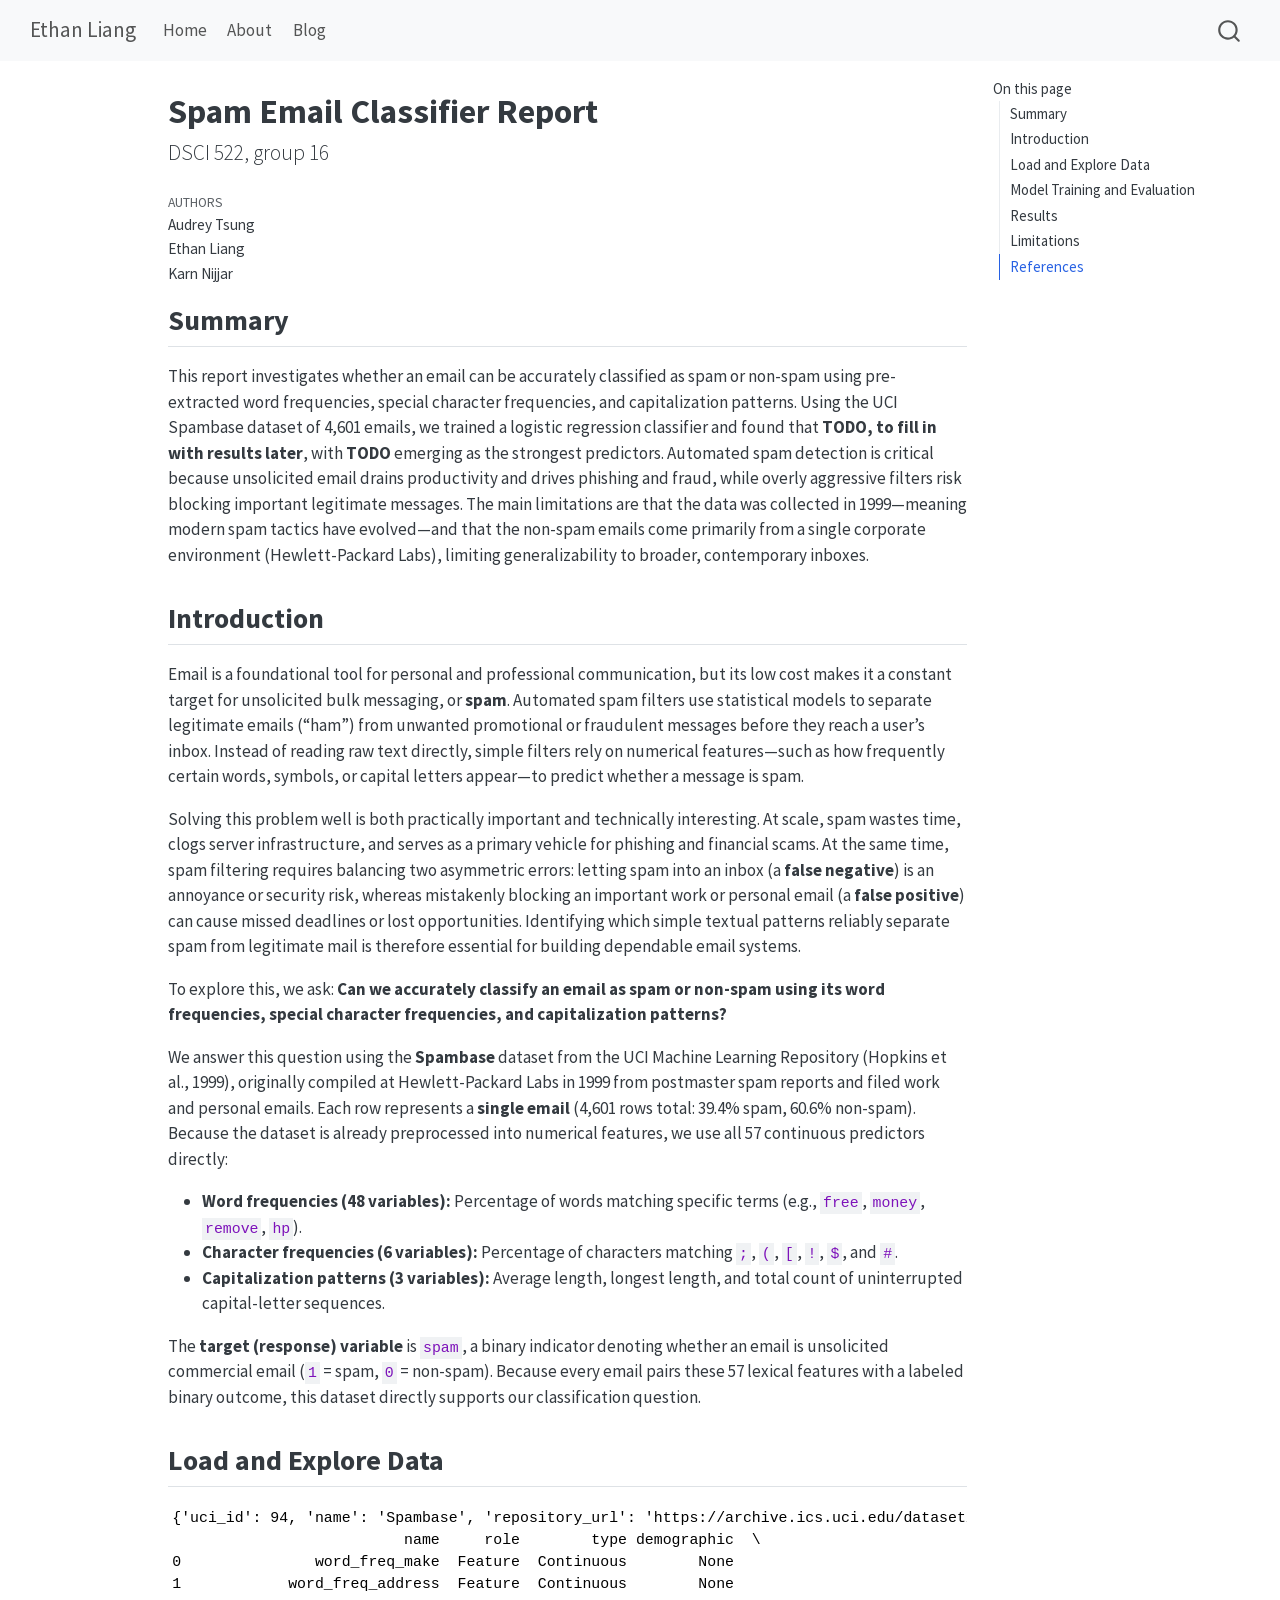
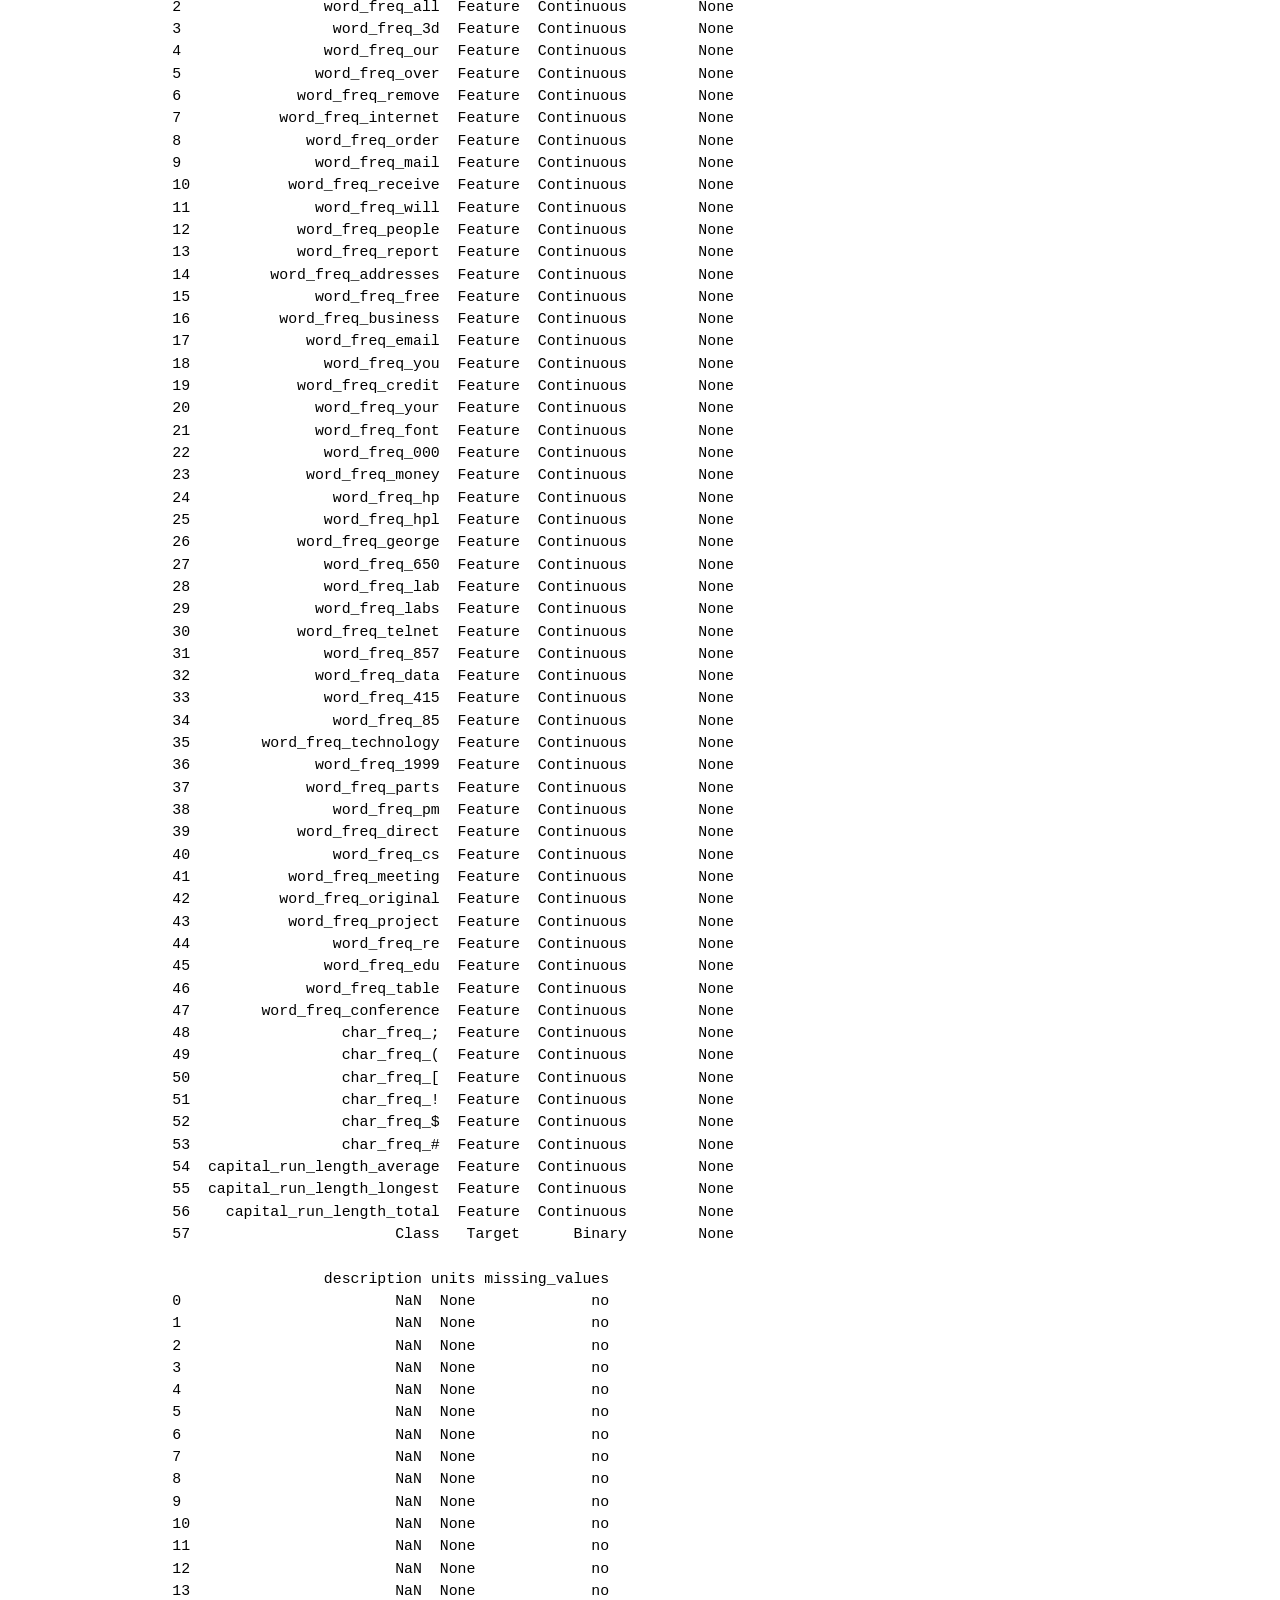
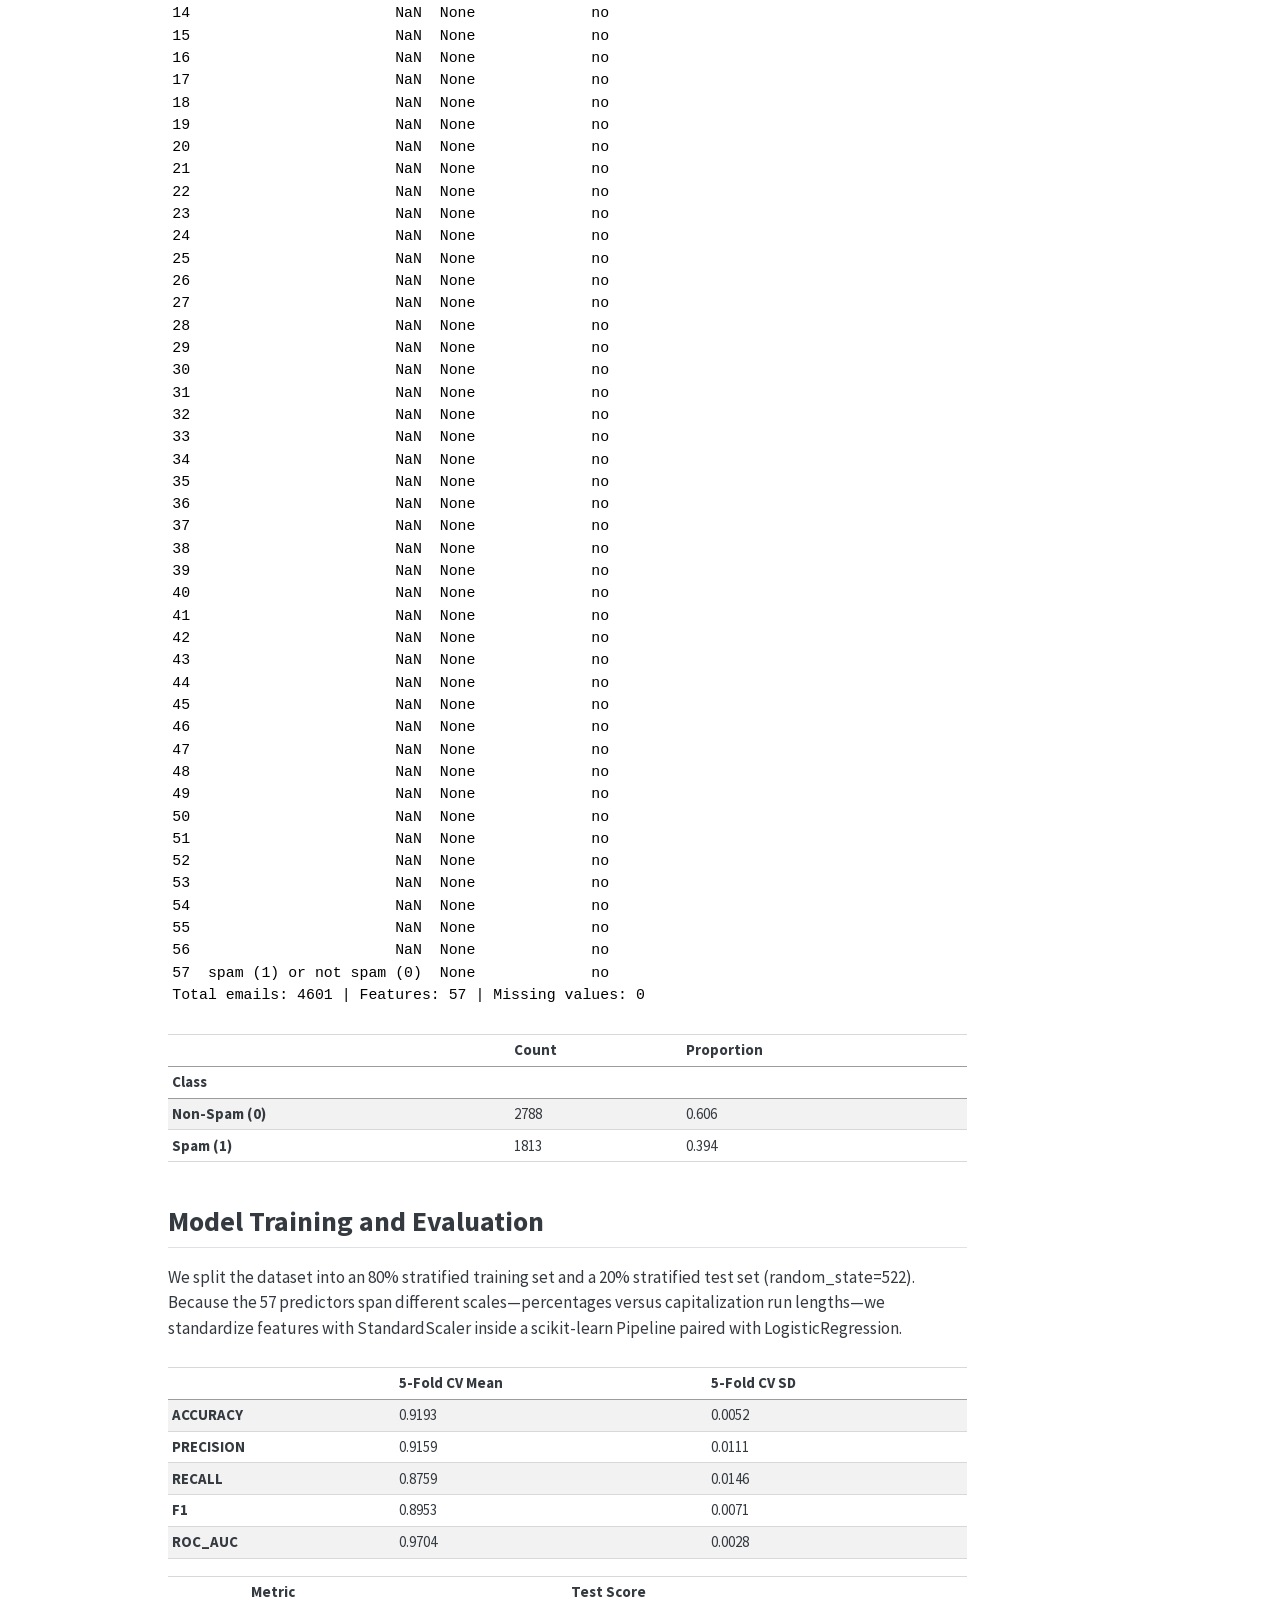
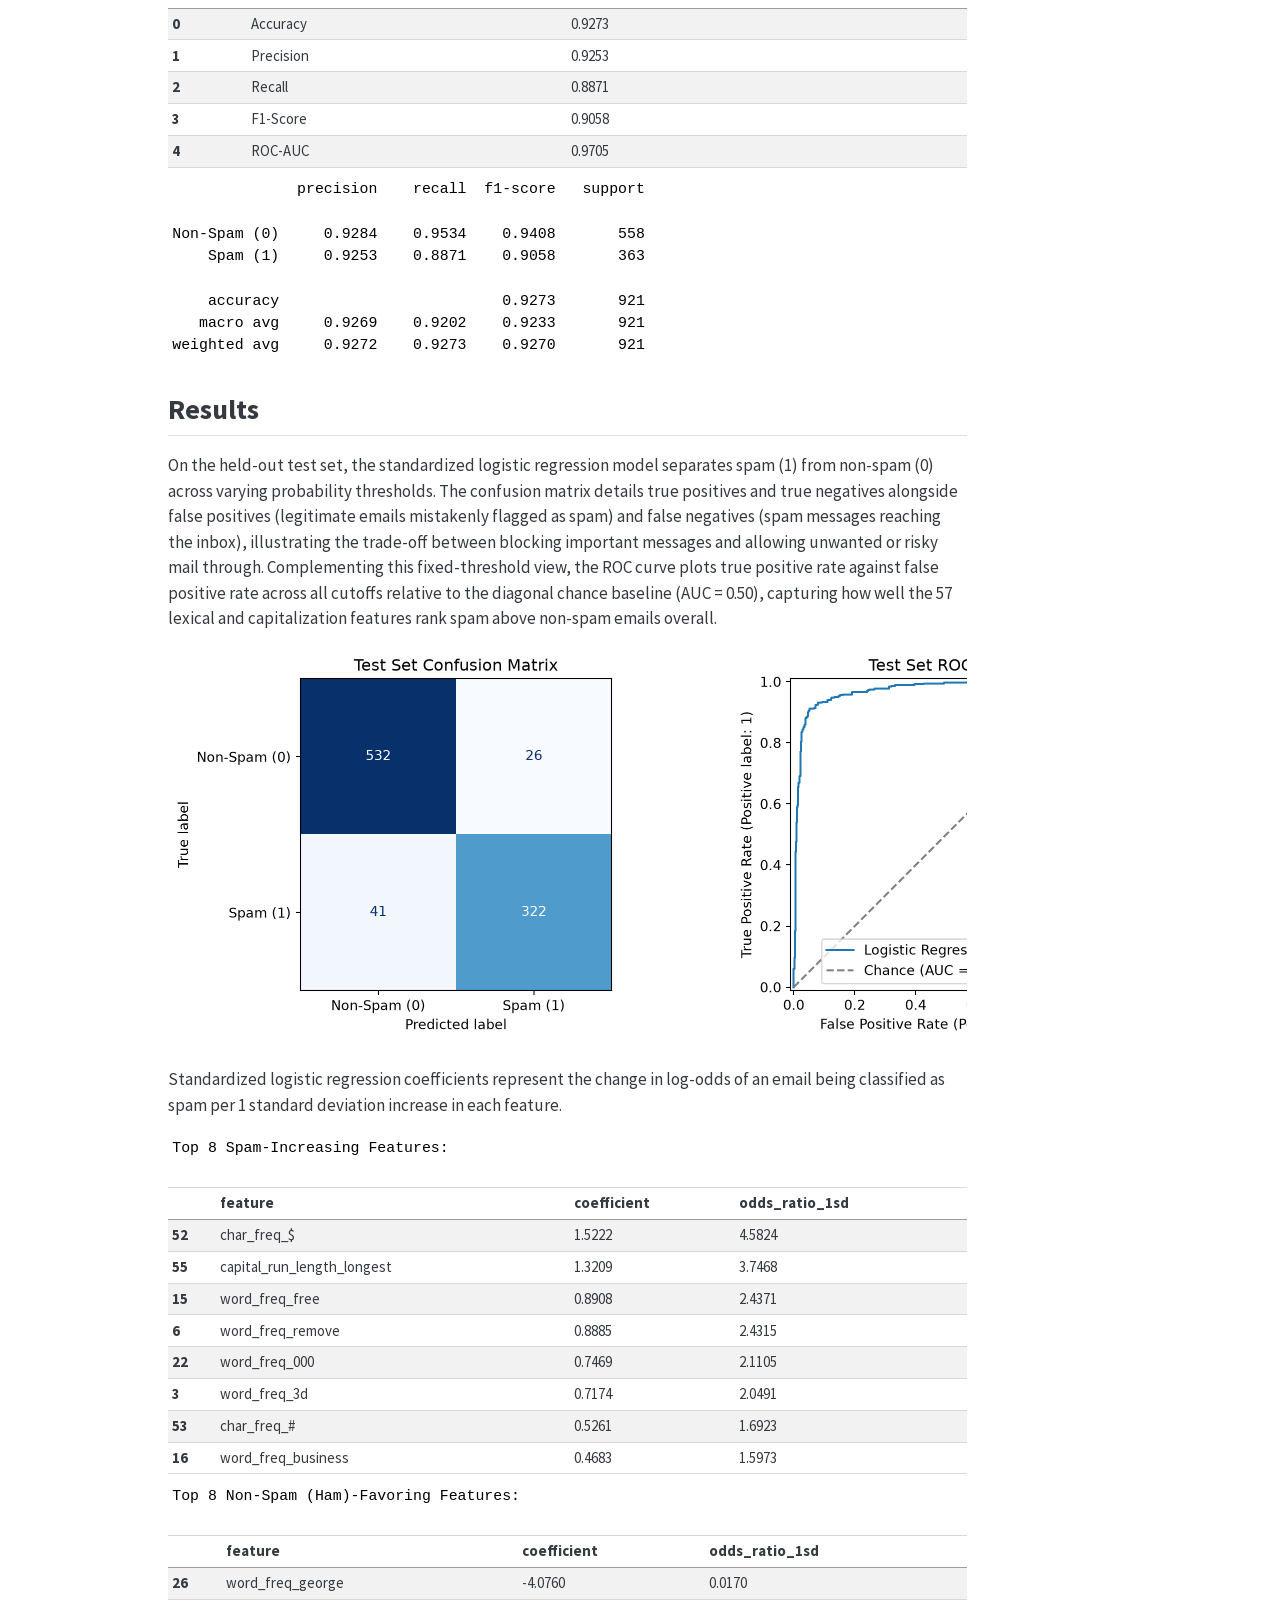
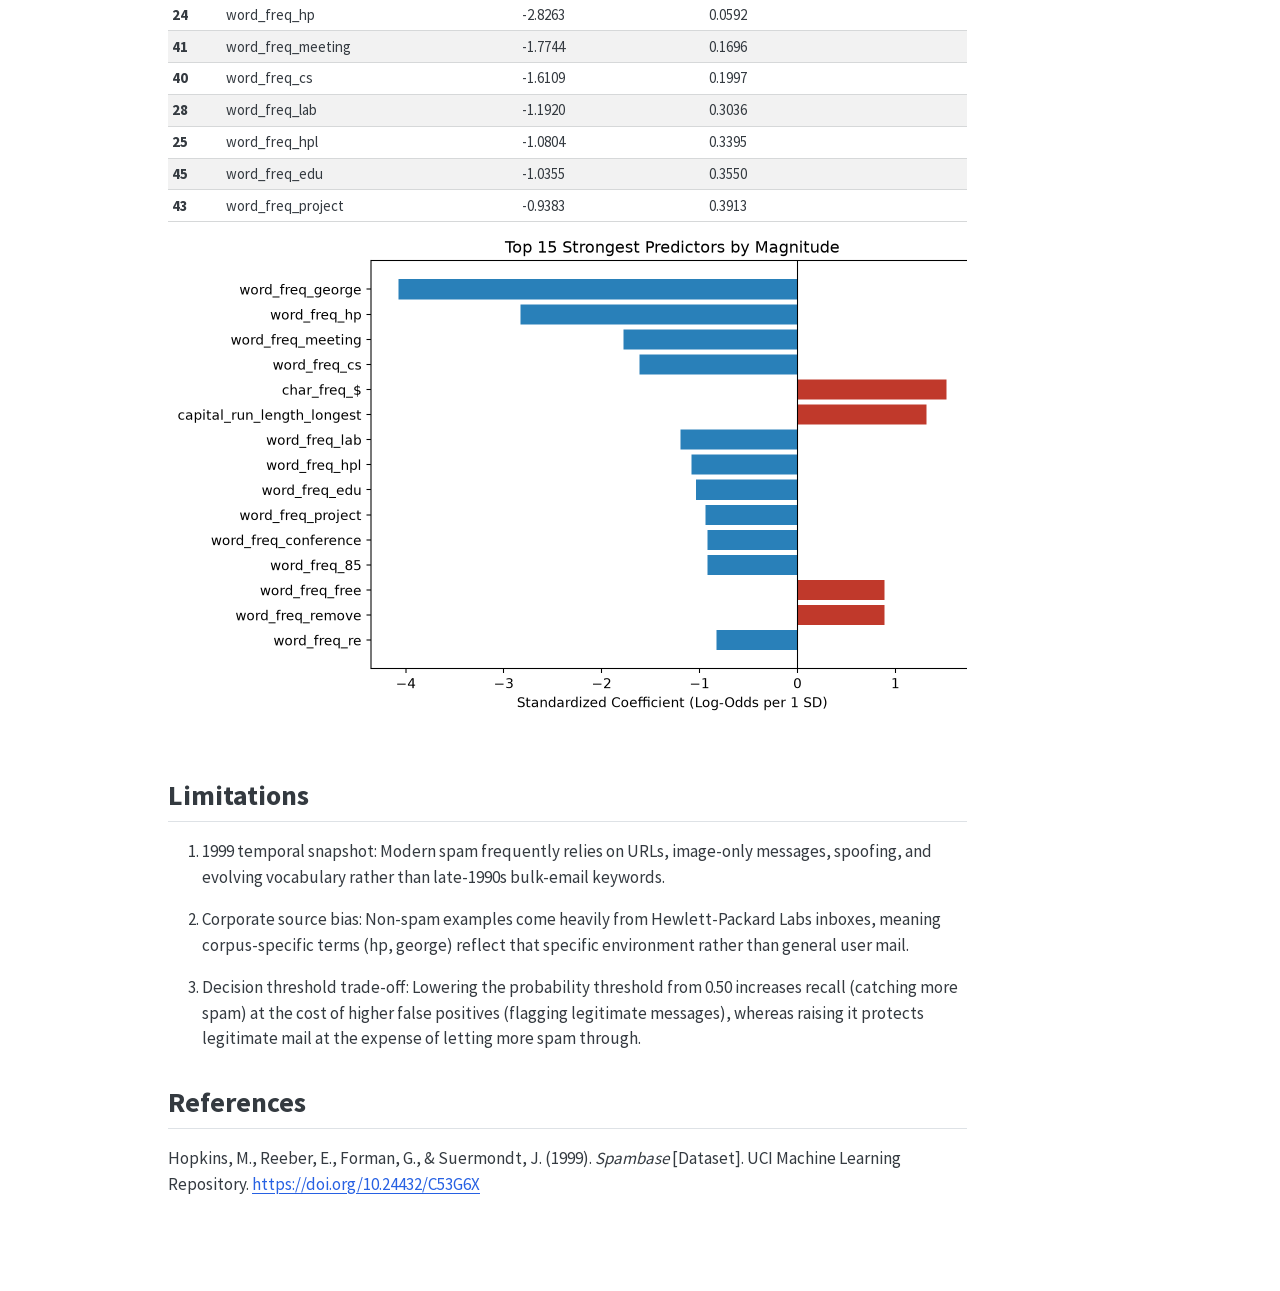
==== docs/analysis/spam-email-classifier-report.html @ e1dd300d "Render quarto project" ====
<!DOCTYPE html>
<html xmlns="http://www.w3.org/1999/xhtml" lang="en" xml:lang="en"><head>

<meta charset="utf-8">
<meta name="generator" content="quarto-1.10.18">

<meta name="viewport" content="width=device-width, initial-scale=1.0, user-scalable=yes">

<meta name="author" content="Audrey Tsung">
<meta name="author" content="Ethan Liang">
<meta name="author" content="Karn Nijjar">

<title>Spam Email Classifier Report – Ethan Liang</title>
<style>

span.smallcaps{font-variant: small-caps;}
div.columns{display: flex; gap: 1.5em;}
div.column{flex: auto;}
@media screen {
div.columns{gap: min(4vw, 1.5em);}
div.column{overflow-x: auto;}
}
div.hanging-indent{margin-left: 1.5em; text-indent: -1.5em;}
ul.task-list{list-style: none;}
ul.task-list li input[type="checkbox"] {
width: 0.8em;
margin: 0 0.8em 0.2em -1em;  vertical-align: middle;
}
</style>


<script>/*! jQuery v3.5.1 | (c) JS Foundation and other contributors | jquery.org/license */
!function(e,t){"use strict";"object"==typeof module&&"object"==typeof module.exports?module.exports=e.document?t(e,!0):function(e){if(!e.document)throw new Error("jQuery requires a window with a document");return t(e)}:t(e)}("undefined"!=typeof window?window:this,function(C,e){"use strict";var t=[],r=Object.getPrototypeOf,s=t.slice,g=t.flat?function(e){return t.flat.call(e)}:function(e){return t.concat.apply([],e)},u=t.push,i=t.indexOf,n={},o=n.toString,v=n.hasOwnProperty,a=v.toString,l=a.call(Object),y={},m=function(e){return"function"==typeof e&&"number"!=typeof e.nodeType},x=function(e){return null!=e&&e===e.window},E=C.document,c={type:!0,src:!0,nonce:!0,noModule:!0};function b(e,t,n){var r,i,o=(n=n||E).createElement("script");if(o.text=e,t)for(r in c)(i=t[r]||t.getAttribute&&t.getAttribute(r))&&o.setAttribute(r,i);n.head.appendChild(o).parentNode.removeChild(o)}function w(e){return null==e?e+"":"object"==typeof e||"function"==typeof e?n[o.call(e)]||"object":typeof e}var f="3.5.1",S=function(e,t){return new S.fn.init(e,t)};function p(e){var t=!!e&&"length"in e&&e.length,n=w(e);return!m(e)&&!x(e)&&("array"===n||0===t||"number"==typeof t&&0<t&&t-1 in e)}S.fn=S.prototype={jquery:f,constructor:S,length:0,toArray:function(){return s.call(this)},get:function(e){return null==e?s.call(this):e<0?this[e+this.length]:this[e]},pushStack:function(e){var t=S.merge(this.constructor(),e);return t.prevObject=this,t},each:function(e){return S.each(this,e)},map:function(n){return this.pushStack(S.map(this,function(e,t){return n.call(e,t,e)}))},slice:function(){return this.pushStack(s.apply(this,arguments))},first:function(){return this.eq(0)},last:function(){return this.eq(-1)},even:function(){return this.pushStack(S.grep(this,function(e,t){return(t+1)%2}))},odd:function(){return this.pushStack(S.grep(this,function(e,t){return t%2}))},eq:function(e){var t=this.length,n=+e+(e<0?t:0);return this.pushStack(0<=n&&n<t?[this[n]]:[])},end:function(){return this.prevObject||this.constructor()},push:u,sort:t.sort,splice:t.splice},S.extend=S.fn.extend=function(){var e,t,n,r,i,o,a=arguments[0]||{},s=1,u=arguments.length,l=!1;for("boolean"==typeof a&&(l=a,a=arguments[s]||{},s++),"object"==typeof a||m(a)||(a={}),s===u&&(a=this,s--);s<u;s++)if(null!=(e=arguments[s]))for(t in e)r=e[t],"__proto__"!==t&&a!==r&&(l&&r&&(S.isPlainObject(r)||(i=Array.isArray(r)))?(n=a[t],o=i&&!Array.isArray(n)?[]:i||S.isPlainObject(n)?n:{},i=!1,a[t]=S.extend(l,o,r)):void 0!==r&&(a[t]=r));return a},S.extend({expando:"jQuery"+(f+Math.random()).replace(/\D/g,""),isReady:!0,error:function(e){throw new Error(e)},noop:function(){},isPlainObject:function(e){var t,n;return!(!e||"[object Object]"!==o.call(e))&&(!(t=r(e))||"function"==typeof(n=v.call(t,"constructor")&&t.constructor)&&a.call(n)===l)},isEmptyObject:function(e){var t;for(t in e)return!1;return!0},globalEval:function(e,t,n){b(e,{nonce:t&&t.nonce},n)},each:function(e,t){var n,r=0;if(p(e)){for(n=e.length;r<n;r++)if(!1===t.call(e[r],r,e[r]))break}else for(r in e)if(!1===t.call(e[r],r,e[r]))break;return e},makeArray:function(e,t){var n=t||[];return null!=e&&(p(Object(e))?S.merge(n,"string"==typeof e?[e]:e):u.call(n,e)),n},inArray:function(e,t,n){return null==t?-1:i.call(t,e,n)},merge:function(e,t){for(var n=+t.length,r=0,i=e.length;r<n;r++)e[i++]=t[r];return e.length=i,e},grep:function(e,t,n){for(var r=[],i=0,o=e.length,a=!n;i<o;i++)!t(e[i],i)!==a&&r.push(e[i]);return r},map:function(e,t,n){var r,i,o=0,a=[];if(p(e))for(r=e.length;o<r;o++)null!=(i=t(e[o],o,n))&&a.push(i);else for(o in e)null!=(i=t(e[o],o,n))&&a.push(i);return g(a)},guid:1,support:y}),"function"==typeof Symbol&&(S.fn[Symbol.iterator]=t[Symbol.iterator]),S.each("Boolean Number String Function Array Date RegExp Object Error Symbol".split(" "),function(e,t){n["[object "+t+"]"]=t.toLowerCase()});var d=function(n){var e,d,b,o,i,h,f,g,w,u,l,T,C,a,E,v,s,c,y,S="sizzle"+1*new Date,p=n.document,k=0,r=0,m=ue(),x=ue(),A=ue(),N=ue(),D=function(e,t){return e===t&&(l=!0),0},j={}.hasOwnProperty,t=[],q=t.pop,L=t.push,H=t.push,O=t.slice,P=function(e,t){for(var n=0,r=e.length;n<r;n++)if(e[n]===t)return n;return-1},R="checked|selected|async|autofocus|autoplay|controls|defer|disabled|hidden|ismap|loop|multiple|open|readonly|required|scoped",M="[\\x20\\t\\r\\n\\f]",I="(?:\\\\[\\da-fA-F]{1,6}"+M+"?|\\\\[^\\r\\n\\f]|[\\w-]|[^\0-\\x7f])+",W="\\["+M+"*("+I+")(?:"+M+"*([*^$|!~]?=)"+M+"*(?:'((?:\\\\.|[^\\\\'])*)'|\"((?:\\\\.|[^\\\\\"])*)\"|("+I+"))|)"+M+"*\\]",F=":("+I+")(?:\\((('((?:\\\\.|[^\\\\'])*)'|\"((?:\\\\.|[^\\\\\"])*)\")|((?:\\\\.|[^\\\\()[\\]]|"+W+")*)|.*)\\)|)",B=new RegExp(M+"+","g"),$=new RegExp("^"+M+"+|((?:^|[^\\\\])(?:\\\\.)*)"+M+"+$","g"),_=new RegExp("^"+M+"*,"+M+"*"),z=new RegExp("^"+M+"*([>+~]|"+M+")"+M+"*"),U=new RegExp(M+"|>"),X=new RegExp(F),V=new RegExp("^"+I+"$"),G={ID:new RegExp("^#("+I+")"),CLASS:new RegExp("^\\.("+I+")"),TAG:new RegExp("^("+I+"|[*])"),ATTR:new RegExp("^"+W),PSEUDO:new RegExp("^"+F),CHILD:new RegExp("^:(only|first|last|nth|nth-last)-(child|of-type)(?:\\("+M+"*(even|odd|(([+-]|)(\\d*)n|)"+M+"*(?:([+-]|)"+M+"*(\\d+)|))"+M+"*\\)|)","i"),bool:new RegExp("^(?:"+R+")$","i"),needsContext:new RegExp("^"+M+"*[>+~]|:(even|odd|eq|gt|lt|nth|first|last)(?:\\("+M+"*((?:-\\d)?\\d*)"+M+"*\\)|)(?=[^-]|$)","i")},Y=/HTML$/i,Q=/^(?:input|select|textarea|button)$/i,J=/^h\d$/i,K=/^[^{]+\{\s*\[native \w/,Z=/^(?:#([\w-]+)|(\w+)|\.([\w-]+))$/,ee=/[+~]/,te=new RegExp("\\\\[\\da-fA-F]{1,6}"+M+"?|\\\\([^\\r\\n\\f])","g"),ne=function(e,t){var n="0x"+e.slice(1)-65536;return t||(n<0?String.fromCharCode(n+65536):String.fromCharCode(n>>10|55296,1023&n|56320))},re=/([\0-\x1f\x7f]|^-?\d)|^-$|[^\0-\x1f\x7f-\uFFFF\w-]/g,ie=function(e,t){return t?"\0"===e?"\ufffd":e.slice(0,-1)+"\\"+e.charCodeAt(e.length-1).toString(16)+" ":"\\"+e},oe=function(){T()},ae=be(function(e){return!0===e.disabled&&"fieldset"===e.nodeName.toLowerCase()},{dir:"parentNode",next:"legend"});try{H.apply(t=O.call(p.childNodes),p.childNodes),t[p.childNodes.length].nodeType}catch(e){H={apply:t.length?function(e,t){L.apply(e,O.call(t))}:function(e,t){var n=e.length,r=0;while(e[n++]=t[r++]);e.length=n-1}}}function se(t,e,n,r){var i,o,a,s,u,l,c,f=e&&e.ownerDocument,p=e?e.nodeType:9;if(n=n||[],"string"!=typeof t||!t||1!==p&&9!==p&&11!==p)return n;if(!r&&(T(e),e=e||C,E)){if(11!==p&&(u=Z.exec(t)))if(i=u[1]){if(9===p){if(!(a=e.getElementById(i)))return n;if(a.id===i)return n.push(a),n}else if(f&&(a=f.getElementById(i))&&y(e,a)&&a.id===i)return n.push(a),n}else{if(u[2])return H.apply(n,e.getElementsByTagName(t)),n;if((i=u[3])&&d.getElementsByClassName&&e.getElementsByClassName)return H.apply(n,e.getElementsByClassName(i)),n}if(d.qsa&&!N[t+" "]&&(!v||!v.test(t))&&(1!==p||"object"!==e.nodeName.toLowerCase())){if(c=t,f=e,1===p&&(U.test(t)||z.test(t))){(f=ee.test(t)&&ye(e.parentNode)||e)===e&&d.scope||((s=e.getAttribute("id"))?s=s.replace(re,ie):e.setAttribute("id",s=S)),o=(l=h(t)).length;while(o--)l[o]=(s?"#"+s:":scope")+" "+xe(l[o]);c=l.join(",")}try{return H.apply(n,f.querySelectorAll(c)),n}catch(e){N(t,!0)}finally{s===S&&e.removeAttribute("id")}}}return g(t.replace($,"$1"),e,n,r)}function ue(){var r=[];return function e(t,n){return r.push(t+" ")>b.cacheLength&&delete e[r.shift()],e[t+" "]=n}}function le(e){return e[S]=!0,e}function ce(e){var t=C.createElement("fieldset");try{return!!e(t)}catch(e){return!1}finally{t.parentNode&&t.parentNode.removeChild(t),t=null}}function fe(e,t){var n=e.split("|"),r=n.length;while(r--)b.attrHandle[n[r]]=t}function pe(e,t){var n=t&&e,r=n&&1===e.nodeType&&1===t.nodeType&&e.sourceIndex-t.sourceIndex;if(r)return r;if(n)while(n=n.nextSibling)if(n===t)return-1;return e?1:-1}function de(t){return function(e){return"input"===e.nodeName.toLowerCase()&&e.type===t}}function he(n){return function(e){var t=e.nodeName.toLowerCase();return("input"===t||"button"===t)&&e.type===n}}function ge(t){return function(e){return"form"in e?e.parentNode&&!1===e.disabled?"label"in e?"label"in e.parentNode?e.parentNode.disabled===t:e.disabled===t:e.isDisabled===t||e.isDisabled!==!t&&ae(e)===t:e.disabled===t:"label"in e&&e.disabled===t}}function ve(a){return le(function(o){return o=+o,le(function(e,t){var n,r=a([],e.length,o),i=r.length;while(i--)e[n=r[i]]&&(e[n]=!(t[n]=e[n]))})})}function ye(e){return e&&"undefined"!=typeof e.getElementsByTagName&&e}for(e in d=se.support={},i=se.isXML=function(e){var t=e.namespaceURI,n=(e.ownerDocument||e).documentElement;return!Y.test(t||n&&n.nodeName||"HTML")},T=se.setDocument=function(e){var t,n,r=e?e.ownerDocument||e:p;return r!=C&&9===r.nodeType&&r.documentElement&&(a=(C=r).documentElement,E=!i(C),p!=C&&(n=C.defaultView)&&n.top!==n&&(n.addEventListener?n.addEventListener("unload",oe,!1):n.attachEvent&&n.attachEvent("onunload",oe)),d.scope=ce(function(e){return a.appendChild(e).appendChild(C.createElement("div")),"undefined"!=typeof e.querySelectorAll&&!e.querySelectorAll(":scope fieldset div").length}),d.attributes=ce(function(e){return e.className="i",!e.getAttribute("className")}),d.getElementsByTagName=ce(function(e){return e.appendChild(C.createComment("")),!e.getElementsByTagName("*").length}),d.getElementsByClassName=K.test(C.getElementsByClassName),d.getById=ce(function(e){return a.appendChild(e).id=S,!C.getElementsByName||!C.getElementsByName(S).length}),d.getById?(b.filter.ID=function(e){var t=e.replace(te,ne);return function(e){return e.getAttribute("id")===t}},b.find.ID=function(e,t){if("undefined"!=typeof t.getElementById&&E){var n=t.getElementById(e);return n?[n]:[]}}):(b.filter.ID=function(e){var n=e.replace(te,ne);return function(e){var t="undefined"!=typeof e.getAttributeNode&&e.getAttributeNode("id");return t&&t.value===n}},b.find.ID=function(e,t){if("undefined"!=typeof t.getElementById&&E){var n,r,i,o=t.getElementById(e);if(o){if((n=o.getAttributeNode("id"))&&n.value===e)return[o];i=t.getElementsByName(e),r=0;while(o=i[r++])if((n=o.getAttributeNode("id"))&&n.value===e)return[o]}return[]}}),b.find.TAG=d.getElementsByTagName?function(e,t){return"undefined"!=typeof t.getElementsByTagName?t.getElementsByTagName(e):d.qsa?t.querySelectorAll(e):void 0}:function(e,t){var n,r=[],i=0,o=t.getElementsByTagName(e);if("*"===e){while(n=o[i++])1===n.nodeType&&r.push(n);return r}return o},b.find.CLASS=d.getElementsByClassName&&function(e,t){if("undefined"!=typeof t.getElementsByClassName&&E)return t.getElementsByClassName(e)},s=[],v=[],(d.qsa=K.test(C.querySelectorAll))&&(ce(function(e){var t;a.appendChild(e).innerHTML="<a id='"+S+"'></a><select id='"+S+"-\r\\' msallowcapture=''><option selected=''></option></select>",e.querySelectorAll("[msallowcapture^='']").length&&v.push("[*^$]="+M+"*(?:''|\"\")"),e.querySelectorAll("[selected]").length||v.push("\\["+M+"*(?:value|"+R+")"),e.querySelectorAll("[id~="+S+"-]").length||v.push("~="),(t=C.createElement("input")).setAttribute("name",""),e.appendChild(t),e.querySelectorAll("[name='']").length||v.push("\\["+M+"*name"+M+"*="+M+"*(?:''|\"\")"),e.querySelectorAll(":checked").length||v.push(":checked"),e.querySelectorAll("a#"+S+"+*").length||v.push(".#.+[+~]"),e.querySelectorAll("\\\f"),v.push("[\\r\\n\\f]")}),ce(function(e){e.innerHTML="<a href='' disabled='disabled'></a><select disabled='disabled'><option/></select>";var t=C.createElement("input");t.setAttribute("type","hidden"),e.appendChild(t).setAttribute("name","D"),e.querySelectorAll("[name=d]").length&&v.push("name"+M+"*[*^$|!~]?="),2!==e.querySelectorAll(":enabled").length&&v.push(":enabled",":disabled"),a.appendChild(e).disabled=!0,2!==e.querySelectorAll(":disabled").length&&v.push(":enabled",":disabled"),e.querySelectorAll("*,:x"),v.push(",.*:")})),(d.matchesSelector=K.test(c=a.matches||a.webkitMatchesSelector||a.mozMatchesSelector||a.oMatchesSelector||a.msMatchesSelector))&&ce(function(e){d.disconnectedMatch=c.call(e,"*"),c.call(e,"[s!='']:x"),s.push("!=",F)}),v=v.length&&new RegExp(v.join("|")),s=s.length&&new RegExp(s.join("|")),t=K.test(a.compareDocumentPosition),y=t||K.test(a.contains)?function(e,t){var n=9===e.nodeType?e.documentElement:e,r=t&&t.parentNode;return e===r||!(!r||1!==r.nodeType||!(n.contains?n.contains(r):e.compareDocumentPosition&&16&e.compareDocumentPosition(r)))}:function(e,t){if(t)while(t=t.parentNode)if(t===e)return!0;return!1},D=t?function(e,t){if(e===t)return l=!0,0;var n=!e.compareDocumentPosition-!t.compareDocumentPosition;return n||(1&(n=(e.ownerDocument||e)==(t.ownerDocument||t)?e.compareDocumentPosition(t):1)||!d.sortDetached&&t.compareDocumentPosition(e)===n?e==C||e.ownerDocument==p&&y(p,e)?-1:t==C||t.ownerDocument==p&&y(p,t)?1:u?P(u,e)-P(u,t):0:4&n?-1:1)}:function(e,t){if(e===t)return l=!0,0;var n,r=0,i=e.parentNode,o=t.parentNode,a=[e],s=[t];if(!i||!o)return e==C?-1:t==C?1:i?-1:o?1:u?P(u,e)-P(u,t):0;if(i===o)return pe(e,t);n=e;while(n=n.parentNode)a.unshift(n);n=t;while(n=n.parentNode)s.unshift(n);while(a[r]===s[r])r++;return r?pe(a[r],s[r]):a[r]==p?-1:s[r]==p?1:0}),C},se.matches=function(e,t){return se(e,null,null,t)},se.matchesSelector=function(e,t){if(T(e),d.matchesSelector&&E&&!N[t+" "]&&(!s||!s.test(t))&&(!v||!v.test(t)))try{var n=c.call(e,t);if(n||d.disconnectedMatch||e.document&&11!==e.document.nodeType)return n}catch(e){N(t,!0)}return 0<se(t,C,null,[e]).length},se.contains=function(e,t){return(e.ownerDocument||e)!=C&&T(e),y(e,t)},se.attr=function(e,t){(e.ownerDocument||e)!=C&&T(e);var n=b.attrHandle[t.toLowerCase()],r=n&&j.call(b.attrHandle,t.toLowerCase())?n(e,t,!E):void 0;return void 0!==r?r:d.attributes||!E?e.getAttribute(t):(r=e.getAttributeNode(t))&&r.specified?r.value:null},se.escape=function(e){return(e+"").replace(re,ie)},se.error=function(e){throw new Error("Syntax error, unrecognized expression: "+e)},se.uniqueSort=function(e){var t,n=[],r=0,i=0;if(l=!d.detectDuplicates,u=!d.sortStable&&e.slice(0),e.sort(D),l){while(t=e[i++])t===e[i]&&(r=n.push(i));while(r--)e.splice(n[r],1)}return u=null,e},o=se.getText=function(e){var t,n="",r=0,i=e.nodeType;if(i){if(1===i||9===i||11===i){if("string"==typeof e.textContent)return e.textContent;for(e=e.firstChild;e;e=e.nextSibling)n+=o(e)}else if(3===i||4===i)return e.nodeValue}else while(t=e[r++])n+=o(t);return n},(b=se.selectors={cacheLength:50,createPseudo:le,match:G,attrHandle:{},find:{},relative:{">":{dir:"parentNode",first:!0}," ":{dir:"parentNode"},"+":{dir:"previousSibling",first:!0},"~":{dir:"previousSibling"}},preFilter:{ATTR:function(e){return e[1]=e[1].replace(te,ne),e[3]=(e[3]||e[4]||e[5]||"").replace(te,ne),"~="===e[2]&&(e[3]=" "+e[3]+" "),e.slice(0,4)},CHILD:function(e){return e[1]=e[1].toLowerCase(),"nth"===e[1].slice(0,3)?(e[3]||se.error(e[0]),e[4]=+(e[4]?e[5]+(e[6]||1):2*("even"===e[3]||"odd"===e[3])),e[5]=+(e[7]+e[8]||"odd"===e[3])):e[3]&&se.error(e[0]),e},PSEUDO:function(e){var t,n=!e[6]&&e[2];return G.CHILD.test(e[0])?null:(e[3]?e[2]=e[4]||e[5]||"":n&&X.test(n)&&(t=h(n,!0))&&(t=n.indexOf(")",n.length-t)-n.length)&&(e[0]=e[0].slice(0,t),e[2]=n.slice(0,t)),e.slice(0,3))}},filter:{TAG:function(e){var t=e.replace(te,ne).toLowerCase();return"*"===e?function(){return!0}:function(e){return e.nodeName&&e.nodeName.toLowerCase()===t}},CLASS:function(e){var t=m[e+" "];return t||(t=new RegExp("(^|"+M+")"+e+"("+M+"|$)"))&&m(e,function(e){return t.test("string"==typeof e.className&&e.className||"undefined"!=typeof e.getAttribute&&e.getAttribute("class")||"")})},ATTR:function(n,r,i){return function(e){var t=se.attr(e,n);return null==t?"!="===r:!r||(t+="","="===r?t===i:"!="===r?t!==i:"^="===r?i&&0===t.indexOf(i):"*="===r?i&&-1<t.indexOf(i):"$="===r?i&&t.slice(-i.length)===i:"~="===r?-1<(" "+t.replace(B," ")+" ").indexOf(i):"|="===r&&(t===i||t.slice(0,i.length+1)===i+"-"))}},CHILD:function(h,e,t,g,v){var y="nth"!==h.slice(0,3),m="last"!==h.slice(-4),x="of-type"===e;return 1===g&&0===v?function(e){return!!e.parentNode}:function(e,t,n){var r,i,o,a,s,u,l=y!==m?"nextSibling":"previousSibling",c=e.parentNode,f=x&&e.nodeName.toLowerCase(),p=!n&&!x,d=!1;if(c){if(y){while(l){a=e;while(a=a[l])if(x?a.nodeName.toLowerCase()===f:1===a.nodeType)return!1;u=l="only"===h&&!u&&"nextSibling"}return!0}if(u=[m?c.firstChild:c.lastChild],m&&p){d=(s=(r=(i=(o=(a=c)[S]||(a[S]={}))[a.uniqueID]||(o[a.uniqueID]={}))[h]||[])[0]===k&&r[1])&&r[2],a=s&&c.childNodes[s];while(a=++s&&a&&a[l]||(d=s=0)||u.pop())if(1===a.nodeType&&++d&&a===e){i[h]=[k,s,d];break}}else if(p&&(d=s=(r=(i=(o=(a=e)[S]||(a[S]={}))[a.uniqueID]||(o[a.uniqueID]={}))[h]||[])[0]===k&&r[1]),!1===d)while(a=++s&&a&&a[l]||(d=s=0)||u.pop())if((x?a.nodeName.toLowerCase()===f:1===a.nodeType)&&++d&&(p&&((i=(o=a[S]||(a[S]={}))[a.uniqueID]||(o[a.uniqueID]={}))[h]=[k,d]),a===e))break;return(d-=v)===g||d%g==0&&0<=d/g}}},PSEUDO:function(e,o){var t,a=b.pseudos[e]||b.setFilters[e.toLowerCase()]||se.error("unsupported pseudo: "+e);return a[S]?a(o):1<a.length?(t=[e,e,"",o],b.setFilters.hasOwnProperty(e.toLowerCase())?le(function(e,t){var n,r=a(e,o),i=r.length;while(i--)e[n=P(e,r[i])]=!(t[n]=r[i])}):function(e){return a(e,0,t)}):a}},pseudos:{not:le(function(e){var r=[],i=[],s=f(e.replace($,"$1"));return s[S]?le(function(e,t,n,r){var i,o=s(e,null,r,[]),a=e.length;while(a--)(i=o[a])&&(e[a]=!(t[a]=i))}):function(e,t,n){return r[0]=e,s(r,null,n,i),r[0]=null,!i.pop()}}),has:le(function(t){return function(e){return 0<se(t,e).length}}),contains:le(function(t){return t=t.replace(te,ne),function(e){return-1<(e.textContent||o(e)).indexOf(t)}}),lang:le(function(n){return V.test(n||"")||se.error("unsupported lang: "+n),n=n.replace(te,ne).toLowerCase(),function(e){var t;do{if(t=E?e.lang:e.getAttribute("xml:lang")||e.getAttribute("lang"))return(t=t.toLowerCase())===n||0===t.indexOf(n+"-")}while((e=e.parentNode)&&1===e.nodeType);return!1}}),target:function(e){var t=n.location&&n.location.hash;return t&&t.slice(1)===e.id},root:function(e){return e===a},focus:function(e){return e===C.activeElement&&(!C.hasFocus||C.hasFocus())&&!!(e.type||e.href||~e.tabIndex)},enabled:ge(!1),disabled:ge(!0),checked:function(e){var t=e.nodeName.toLowerCase();return"input"===t&&!!e.checked||"option"===t&&!!e.selected},selected:function(e){return e.parentNode&&e.parentNode.selectedIndex,!0===e.selected},empty:function(e){for(e=e.firstChild;e;e=e.nextSibling)if(e.nodeType<6)return!1;return!0},parent:function(e){return!b.pseudos.empty(e)},header:function(e){return J.test(e.nodeName)},input:function(e){return Q.test(e.nodeName)},button:function(e){var t=e.nodeName.toLowerCase();return"input"===t&&"button"===e.type||"button"===t},text:function(e){var t;return"input"===e.nodeName.toLowerCase()&&"text"===e.type&&(null==(t=e.getAttribute("type"))||"text"===t.toLowerCase())},first:ve(function(){return[0]}),last:ve(function(e,t){return[t-1]}),eq:ve(function(e,t,n){return[n<0?n+t:n]}),even:ve(function(e,t){for(var n=0;n<t;n+=2)e.push(n);return e}),odd:ve(function(e,t){for(var n=1;n<t;n+=2)e.push(n);return e}),lt:ve(function(e,t,n){for(var r=n<0?n+t:t<n?t:n;0<=--r;)e.push(r);return e}),gt:ve(function(e,t,n){for(var r=n<0?n+t:n;++r<t;)e.push(r);return e})}}).pseudos.nth=b.pseudos.eq,{radio:!0,checkbox:!0,file:!0,password:!0,image:!0})b.pseudos[e]=de(e);for(e in{submit:!0,reset:!0})b.pseudos[e]=he(e);function me(){}function xe(e){for(var t=0,n=e.length,r="";t<n;t++)r+=e[t].value;return r}function be(s,e,t){var u=e.dir,l=e.next,c=l||u,f=t&&"parentNode"===c,p=r++;return e.first?function(e,t,n){while(e=e[u])if(1===e.nodeType||f)return s(e,t,n);return!1}:function(e,t,n){var r,i,o,a=[k,p];if(n){while(e=e[u])if((1===e.nodeType||f)&&s(e,t,n))return!0}else while(e=e[u])if(1===e.nodeType||f)if(i=(o=e[S]||(e[S]={}))[e.uniqueID]||(o[e.uniqueID]={}),l&&l===e.nodeName.toLowerCase())e=e[u]||e;else{if((r=i[c])&&r[0]===k&&r[1]===p)return a[2]=r[2];if((i[c]=a)[2]=s(e,t,n))return!0}return!1}}function we(i){return 1<i.length?function(e,t,n){var r=i.length;while(r--)if(!i[r](e,t,n))return!1;return!0}:i[0]}function Te(e,t,n,r,i){for(var o,a=[],s=0,u=e.length,l=null!=t;s<u;s++)(o=e[s])&&(n&&!n(o,r,i)||(a.push(o),l&&t.push(s)));return a}function Ce(d,h,g,v,y,e){return v&&!v[S]&&(v=Ce(v)),y&&!y[S]&&(y=Ce(y,e)),le(function(e,t,n,r){var i,o,a,s=[],u=[],l=t.length,c=e||function(e,t,n){for(var r=0,i=t.length;r<i;r++)se(e,t[r],n);return n}(h||"*",n.nodeType?[n]:n,[]),f=!d||!e&&h?c:Te(c,s,d,n,r),p=g?y||(e?d:l||v)?[]:t:f;if(g&&g(f,p,n,r),v){i=Te(p,u),v(i,[],n,r),o=i.length;while(o--)(a=i[o])&&(p[u[o]]=!(f[u[o]]=a))}if(e){if(y||d){if(y){i=[],o=p.length;while(o--)(a=p[o])&&i.push(f[o]=a);y(null,p=[],i,r)}o=p.length;while(o--)(a=p[o])&&-1<(i=y?P(e,a):s[o])&&(e[i]=!(t[i]=a))}}else p=Te(p===t?p.splice(l,p.length):p),y?y(null,t,p,r):H.apply(t,p)})}function Ee(e){for(var i,t,n,r=e.length,o=b.relative[e[0].type],a=o||b.relative[" "],s=o?1:0,u=be(function(e){return e===i},a,!0),l=be(function(e){return-1<P(i,e)},a,!0),c=[function(e,t,n){var r=!o&&(n||t!==w)||((i=t).nodeType?u(e,t,n):l(e,t,n));return i=null,r}];s<r;s++)if(t=b.relative[e[s].type])c=[be(we(c),t)];else{if((t=b.filter[e[s].type].apply(null,e[s].matches))[S]){for(n=++s;n<r;n++)if(b.relative[e[n].type])break;return Ce(1<s&&we(c),1<s&&xe(e.slice(0,s-1).concat({value:" "===e[s-2].type?"*":""})).replace($,"$1"),t,s<n&&Ee(e.slice(s,n)),n<r&&Ee(e=e.slice(n)),n<r&&xe(e))}c.push(t)}return we(c)}return me.prototype=b.filters=b.pseudos,b.setFilters=new me,h=se.tokenize=function(e,t){var n,r,i,o,a,s,u,l=x[e+" "];if(l)return t?0:l.slice(0);a=e,s=[],u=b.preFilter;while(a){for(o in n&&!(r=_.exec(a))||(r&&(a=a.slice(r[0].length)||a),s.push(i=[])),n=!1,(r=z.exec(a))&&(n=r.shift(),i.push({value:n,type:r[0].replace($," ")}),a=a.slice(n.length)),b.filter)!(r=G[o].exec(a))||u[o]&&!(r=u[o](r))||(n=r.shift(),i.push({value:n,type:o,matches:r}),a=a.slice(n.length));if(!n)break}return t?a.length:a?se.error(e):x(e,s).slice(0)},f=se.compile=function(e,t){var n,v,y,m,x,r,i=[],o=[],a=A[e+" "];if(!a){t||(t=h(e)),n=t.length;while(n--)(a=Ee(t[n]))[S]?i.push(a):o.push(a);(a=A(e,(v=o,m=0<(y=i).length,x=0<v.length,r=function(e,t,n,r,i){var o,a,s,u=0,l="0",c=e&&[],f=[],p=w,d=e||x&&b.find.TAG("*",i),h=k+=null==p?1:Math.random()||.1,g=d.length;for(i&&(w=t==C||t||i);l!==g&&null!=(o=d[l]);l++){if(x&&o){a=0,t||o.ownerDocument==C||(T(o),n=!E);while(s=v[a++])if(s(o,t||C,n)){r.push(o);break}i&&(k=h)}m&&((o=!s&&o)&&u--,e&&c.push(o))}if(u+=l,m&&l!==u){a=0;while(s=y[a++])s(c,f,t,n);if(e){if(0<u)while(l--)c[l]||f[l]||(f[l]=q.call(r));f=Te(f)}H.apply(r,f),i&&!e&&0<f.length&&1<u+y.length&&se.uniqueSort(r)}return i&&(k=h,w=p),c},m?le(r):r))).selector=e}return a},g=se.select=function(e,t,n,r){var i,o,a,s,u,l="function"==typeof e&&e,c=!r&&h(e=l.selector||e);if(n=n||[],1===c.length){if(2<(o=c[0]=c[0].slice(0)).length&&"ID"===(a=o[0]).type&&9===t.nodeType&&E&&b.relative[o[1].type]){if(!(t=(b.find.ID(a.matches[0].replace(te,ne),t)||[])[0]))return n;l&&(t=t.parentNode),e=e.slice(o.shift().value.length)}i=G.needsContext.test(e)?0:o.length;while(i--){if(a=o[i],b.relative[s=a.type])break;if((u=b.find[s])&&(r=u(a.matches[0].replace(te,ne),ee.test(o[0].type)&&ye(t.parentNode)||t))){if(o.splice(i,1),!(e=r.length&&xe(o)))return H.apply(n,r),n;break}}}return(l||f(e,c))(r,t,!E,n,!t||ee.test(e)&&ye(t.parentNode)||t),n},d.sortStable=S.split("").sort(D).join("")===S,d.detectDuplicates=!!l,T(),d.sortDetached=ce(function(e){return 1&e.compareDocumentPosition(C.createElement("fieldset"))}),ce(function(e){return e.innerHTML="<a href='#'></a>","#"===e.firstChild.getAttribute("href")})||fe("type|href|height|width",function(e,t,n){if(!n)return e.getAttribute(t,"type"===t.toLowerCase()?1:2)}),d.attributes&&ce(function(e){return e.innerHTML="<input/>",e.firstChild.setAttribute("value",""),""===e.firstChild.getAttribute("value")})||fe("value",function(e,t,n){if(!n&&"input"===e.nodeName.toLowerCase())return e.defaultValue}),ce(function(e){return null==e.getAttribute("disabled")})||fe(R,function(e,t,n){var r;if(!n)return!0===e[t]?t.toLowerCase():(r=e.getAttributeNode(t))&&r.specified?r.value:null}),se}(C);S.find=d,S.expr=d.selectors,S.expr[":"]=S.expr.pseudos,S.uniqueSort=S.unique=d.uniqueSort,S.text=d.getText,S.isXMLDoc=d.isXML,S.contains=d.contains,S.escapeSelector=d.escape;var h=function(e,t,n){var r=[],i=void 0!==n;while((e=e[t])&&9!==e.nodeType)if(1===e.nodeType){if(i&&S(e).is(n))break;r.push(e)}return r},T=function(e,t){for(var n=[];e;e=e.nextSibling)1===e.nodeType&&e!==t&&n.push(e);return n},k=S.expr.match.needsContext;function A(e,t){return e.nodeName&&e.nodeName.toLowerCase()===t.toLowerCase()}var N=/^<([a-z][^\/\0>:\x20\t\r\n\f]*)[\x20\t\r\n\f]*\/?>(?:<\/\1>|)$/i;function D(e,n,r){return m(n)?S.grep(e,function(e,t){return!!n.call(e,t,e)!==r}):n.nodeType?S.grep(e,function(e){return e===n!==r}):"string"!=typeof n?S.grep(e,function(e){return-1<i.call(n,e)!==r}):S.filter(n,e,r)}S.filter=function(e,t,n){var r=t[0];return n&&(e=":not("+e+")"),1===t.length&&1===r.nodeType?S.find.matchesSelector(r,e)?[r]:[]:S.find.matches(e,S.grep(t,function(e){return 1===e.nodeType}))},S.fn.extend({find:function(e){var t,n,r=this.length,i=this;if("string"!=typeof e)return this.pushStack(S(e).filter(function(){for(t=0;t<r;t++)if(S.contains(i[t],this))return!0}));for(n=this.pushStack([]),t=0;t<r;t++)S.find(e,i[t],n);return 1<r?S.uniqueSort(n):n},filter:function(e){return this.pushStack(D(this,e||[],!1))},not:function(e){return this.pushStack(D(this,e||[],!0))},is:function(e){return!!D(this,"string"==typeof e&&k.test(e)?S(e):e||[],!1).length}});var j,q=/^(?:\s*(<[\w\W]+>)[^>]*|#([\w-]+))$/;(S.fn.init=function(e,t,n){var r,i;if(!e)return this;if(n=n||j,"string"==typeof e){if(!(r="<"===e[0]&&">"===e[e.length-1]&&3<=e.length?[null,e,null]:q.exec(e))||!r[1]&&t)return!t||t.jquery?(t||n).find(e):this.constructor(t).find(e);if(r[1]){if(t=t instanceof S?t[0]:t,S.merge(this,S.parseHTML(r[1],t&&t.nodeType?t.ownerDocument||t:E,!0)),N.test(r[1])&&S.isPlainObject(t))for(r in t)m(this[r])?this[r](t[r]):this.attr(r,t[r]);return this}return(i=E.getElementById(r[2]))&&(this[0]=i,this.length=1),this}return e.nodeType?(this[0]=e,this.length=1,this):m(e)?void 0!==n.ready?n.ready(e):e(S):S.makeArray(e,this)}).prototype=S.fn,j=S(E);var L=/^(?:parents|prev(?:Until|All))/,H={children:!0,contents:!0,next:!0,prev:!0};function O(e,t){while((e=e[t])&&1!==e.nodeType);return e}S.fn.extend({has:function(e){var t=S(e,this),n=t.length;return this.filter(function(){for(var e=0;e<n;e++)if(S.contains(this,t[e]))return!0})},closest:function(e,t){var n,r=0,i=this.length,o=[],a="string"!=typeof e&&S(e);if(!k.test(e))for(;r<i;r++)for(n=this[r];n&&n!==t;n=n.parentNode)if(n.nodeType<11&&(a?-1<a.index(n):1===n.nodeType&&S.find.matchesSelector(n,e))){o.push(n);break}return this.pushStack(1<o.length?S.uniqueSort(o):o)},index:function(e){return e?"string"==typeof e?i.call(S(e),this[0]):i.call(this,e.jquery?e[0]:e):this[0]&&this[0].parentNode?this.first().prevAll().length:-1},add:function(e,t){return this.pushStack(S.uniqueSort(S.merge(this.get(),S(e,t))))},addBack:function(e){return this.add(null==e?this.prevObject:this.prevObject.filter(e))}}),S.each({parent:function(e){var t=e.parentNode;return t&&11!==t.nodeType?t:null},parents:function(e){return h(e,"parentNode")},parentsUntil:function(e,t,n){return h(e,"parentNode",n)},next:function(e){return O(e,"nextSibling")},prev:function(e){return O(e,"previousSibling")},nextAll:function(e){return h(e,"nextSibling")},prevAll:function(e){return h(e,"previousSibling")},nextUntil:function(e,t,n){return h(e,"nextSibling",n)},prevUntil:function(e,t,n){return h(e,"previousSibling",n)},siblings:function(e){return T((e.parentNode||{}).firstChild,e)},children:function(e){return T(e.firstChild)},contents:function(e){return null!=e.contentDocument&&r(e.contentDocument)?e.contentDocument:(A(e,"template")&&(e=e.content||e),S.merge([],e.childNodes))}},function(r,i){S.fn[r]=function(e,t){var n=S.map(this,i,e);return"Until"!==r.slice(-5)&&(t=e),t&&"string"==typeof t&&(n=S.filter(t,n)),1<this.length&&(H[r]||S.uniqueSort(n),L.test(r)&&n.reverse()),this.pushStack(n)}});var P=/[^\x20\t\r\n\f]+/g;function R(e){return e}function M(e){throw e}function I(e,t,n,r){var i;try{e&&m(i=e.promise)?i.call(e).done(t).fail(n):e&&m(i=e.then)?i.call(e,t,n):t.apply(void 0,[e].slice(r))}catch(e){n.apply(void 0,[e])}}S.Callbacks=function(r){var e,n;r="string"==typeof r?(e=r,n={},S.each(e.match(P)||[],function(e,t){n[t]=!0}),n):S.extend({},r);var i,t,o,a,s=[],u=[],l=-1,c=function(){for(a=a||r.once,o=i=!0;u.length;l=-1){t=u.shift();while(++l<s.length)!1===s[l].apply(t[0],t[1])&&r.stopOnFalse&&(l=s.length,t=!1)}r.memory||(t=!1),i=!1,a&&(s=t?[]:"")},f={add:function(){return s&&(t&&!i&&(l=s.length-1,u.push(t)),function n(e){S.each(e,function(e,t){m(t)?r.unique&&f.has(t)||s.push(t):t&&t.length&&"string"!==w(t)&&n(t)})}(arguments),t&&!i&&c()),this},remove:function(){return S.each(arguments,function(e,t){var n;while(-1<(n=S.inArray(t,s,n)))s.splice(n,1),n<=l&&l--}),this},has:function(e){return e?-1<S.inArray(e,s):0<s.length},empty:function(){return s&&(s=[]),this},disable:function(){return a=u=[],s=t="",this},disabled:function(){return!s},lock:function(){return a=u=[],t||i||(s=t=""),this},locked:function(){return!!a},fireWith:function(e,t){return a||(t=[e,(t=t||[]).slice?t.slice():t],u.push(t),i||c()),this},fire:function(){return f.fireWith(this,arguments),this},fired:function(){return!!o}};return f},S.extend({Deferred:function(e){var o=[["notify","progress",S.Callbacks("memory"),S.Callbacks("memory"),2],["resolve","done",S.Callbacks("once memory"),S.Callbacks("once memory"),0,"resolved"],["reject","fail",S.Callbacks("once memory"),S.Callbacks("once memory"),1,"rejected"]],i="pending",a={state:function(){return i},always:function(){return s.done(arguments).fail(arguments),this},"catch":function(e){return a.then(null,e)},pipe:function(){var i=arguments;return S.Deferred(function(r){S.each(o,function(e,t){var n=m(i[t[4]])&&i[t[4]];s[t[1]](function(){var e=n&&n.apply(this,arguments);e&&m(e.promise)?e.promise().progress(r.notify).done(r.resolve).fail(r.reject):r[t[0]+"With"](this,n?[e]:arguments)})}),i=null}).promise()},then:function(t,n,r){var u=0;function l(i,o,a,s){return function(){var n=this,r=arguments,e=function(){var e,t;if(!(i<u)){if((e=a.apply(n,r))===o.promise())throw new TypeError("Thenable self-resolution");t=e&&("object"==typeof e||"function"==typeof e)&&e.then,m(t)?s?t.call(e,l(u,o,R,s),l(u,o,M,s)):(u++,t.call(e,l(u,o,R,s),l(u,o,M,s),l(u,o,R,o.notifyWith))):(a!==R&&(n=void 0,r=[e]),(s||o.resolveWith)(n,r))}},t=s?e:function(){try{e()}catch(e){S.Deferred.exceptionHook&&S.Deferred.exceptionHook(e,t.stackTrace),u<=i+1&&(a!==M&&(n=void 0,r=[e]),o.rejectWith(n,r))}};i?t():(S.Deferred.getStackHook&&(t.stackTrace=S.Deferred.getStackHook()),C.setTimeout(t))}}return S.Deferred(function(e){o[0][3].add(l(0,e,m(r)?r:R,e.notifyWith)),o[1][3].add(l(0,e,m(t)?t:R)),o[2][3].add(l(0,e,m(n)?n:M))}).promise()},promise:function(e){return null!=e?S.extend(e,a):a}},s={};return S.each(o,function(e,t){var n=t[2],r=t[5];a[t[1]]=n.add,r&&n.add(function(){i=r},o[3-e][2].disable,o[3-e][3].disable,o[0][2].lock,o[0][3].lock),n.add(t[3].fire),s[t[0]]=function(){return s[t[0]+"With"](this===s?void 0:this,arguments),this},s[t[0]+"With"]=n.fireWith}),a.promise(s),e&&e.call(s,s),s},when:function(e){var n=arguments.length,t=n,r=Array(t),i=s.call(arguments),o=S.Deferred(),a=function(t){return function(e){r[t]=this,i[t]=1<arguments.length?s.call(arguments):e,--n||o.resolveWith(r,i)}};if(n<=1&&(I(e,o.done(a(t)).resolve,o.reject,!n),"pending"===o.state()||m(i[t]&&i[t].then)))return o.then();while(t--)I(i[t],a(t),o.reject);return o.promise()}});var W=/^(Eval|Internal|Range|Reference|Syntax|Type|URI)Error$/;S.Deferred.exceptionHook=function(e,t){C.console&&C.console.warn&&e&&W.test(e.name)&&C.console.warn("jQuery.Deferred exception: "+e.message,e.stack,t)},S.readyException=function(e){C.setTimeout(function(){throw e})};var F=S.Deferred();function B(){E.removeEventListener("DOMContentLoaded",B),C.removeEventListener("load",B),S.ready()}S.fn.ready=function(e){return F.then(e)["catch"](function(e){S.readyException(e)}),this},S.extend({isReady:!1,readyWait:1,ready:function(e){(!0===e?--S.readyWait:S.isReady)||(S.isReady=!0)!==e&&0<--S.readyWait||F.resolveWith(E,[S])}}),S.ready.then=F.then,"complete"===E.readyState||"loading"!==E.readyState&&!E.documentElement.doScroll?C.setTimeout(S.ready):(E.addEventListener("DOMContentLoaded",B),C.addEventListener("load",B));var $=function(e,t,n,r,i,o,a){var s=0,u=e.length,l=null==n;if("object"===w(n))for(s in i=!0,n)$(e,t,s,n[s],!0,o,a);else if(void 0!==r&&(i=!0,m(r)||(a=!0),l&&(a?(t.call(e,r),t=null):(l=t,t=function(e,t,n){return l.call(S(e),n)})),t))for(;s<u;s++)t(e[s],n,a?r:r.call(e[s],s,t(e[s],n)));return i?e:l?t.call(e):u?t(e[0],n):o},_=/^-ms-/,z=/-([a-z])/g;function U(e,t){return t.toUpperCase()}function X(e){return e.replace(_,"ms-").replace(z,U)}var V=function(e){return 1===e.nodeType||9===e.nodeType||!+e.nodeType};function G(){this.expando=S.expando+G.uid++}G.uid=1,G.prototype={cache:function(e){var t=e[this.expando];return t||(t={},V(e)&&(e.nodeType?e[this.expando]=t:Object.defineProperty(e,this.expando,{value:t,configurable:!0}))),t},set:function(e,t,n){var r,i=this.cache(e);if("string"==typeof t)i[X(t)]=n;else for(r in t)i[X(r)]=t[r];return i},get:function(e,t){return void 0===t?this.cache(e):e[this.expando]&&e[this.expando][X(t)]},access:function(e,t,n){return void 0===t||t&&"string"==typeof t&&void 0===n?this.get(e,t):(this.set(e,t,n),void 0!==n?n:t)},remove:function(e,t){var n,r=e[this.expando];if(void 0!==r){if(void 0!==t){n=(t=Array.isArray(t)?t.map(X):(t=X(t))in r?[t]:t.match(P)||[]).length;while(n--)delete r[t[n]]}(void 0===t||S.isEmptyObject(r))&&(e.nodeType?e[this.expando]=void 0:delete e[this.expando])}},hasData:function(e){var t=e[this.expando];return void 0!==t&&!S.isEmptyObject(t)}};var Y=new G,Q=new G,J=/^(?:\{[\w\W]*\}|\[[\w\W]*\])$/,K=/[A-Z]/g;function Z(e,t,n){var r,i;if(void 0===n&&1===e.nodeType)if(r="data-"+t.replace(K,"-$&").toLowerCase(),"string"==typeof(n=e.getAttribute(r))){try{n="true"===(i=n)||"false"!==i&&("null"===i?null:i===+i+""?+i:J.test(i)?JSON.parse(i):i)}catch(e){}Q.set(e,t,n)}else n=void 0;return n}S.extend({hasData:function(e){return Q.hasData(e)||Y.hasData(e)},data:function(e,t,n){return Q.access(e,t,n)},removeData:function(e,t){Q.remove(e,t)},_data:function(e,t,n){return Y.access(e,t,n)},_removeData:function(e,t){Y.remove(e,t)}}),S.fn.extend({data:function(n,e){var t,r,i,o=this[0],a=o&&o.attributes;if(void 0===n){if(this.length&&(i=Q.get(o),1===o.nodeType&&!Y.get(o,"hasDataAttrs"))){t=a.length;while(t--)a[t]&&0===(r=a[t].name).indexOf("data-")&&(r=X(r.slice(5)),Z(o,r,i[r]));Y.set(o,"hasDataAttrs",!0)}return i}return"object"==typeof n?this.each(function(){Q.set(this,n)}):$(this,function(e){var t;if(o&&void 0===e)return void 0!==(t=Q.get(o,n))?t:void 0!==(t=Z(o,n))?t:void 0;this.each(function(){Q.set(this,n,e)})},null,e,1<arguments.length,null,!0)},removeData:function(e){return this.each(function(){Q.remove(this,e)})}}),S.extend({queue:function(e,t,n){var r;if(e)return t=(t||"fx")+"queue",r=Y.get(e,t),n&&(!r||Array.isArray(n)?r=Y.access(e,t,S.makeArray(n)):r.push(n)),r||[]},dequeue:function(e,t){t=t||"fx";var n=S.queue(e,t),r=n.length,i=n.shift(),o=S._queueHooks(e,t);"inprogress"===i&&(i=n.shift(),r--),i&&("fx"===t&&n.unshift("inprogress"),delete o.stop,i.call(e,function(){S.dequeue(e,t)},o)),!r&&o&&o.empty.fire()},_queueHooks:function(e,t){var n=t+"queueHooks";return Y.get(e,n)||Y.access(e,n,{empty:S.Callbacks("once memory").add(function(){Y.remove(e,[t+"queue",n])})})}}),S.fn.extend({queue:function(t,n){var e=2;return"string"!=typeof t&&(n=t,t="fx",e--),arguments.length<e?S.queue(this[0],t):void 0===n?this:this.each(function(){var e=S.queue(this,t,n);S._queueHooks(this,t),"fx"===t&&"inprogress"!==e[0]&&S.dequeue(this,t)})},dequeue:function(e){return this.each(function(){S.dequeue(this,e)})},clearQueue:function(e){return this.queue(e||"fx",[])},promise:function(e,t){var n,r=1,i=S.Deferred(),o=this,a=this.length,s=function(){--r||i.resolveWith(o,[o])};"string"!=typeof e&&(t=e,e=void 0),e=e||"fx";while(a--)(n=Y.get(o[a],e+"queueHooks"))&&n.empty&&(r++,n.empty.add(s));return s(),i.promise(t)}});var ee=/[+-]?(?:\d*\.|)\d+(?:[eE][+-]?\d+|)/.source,te=new RegExp("^(?:([+-])=|)("+ee+")([a-z%]*)$","i"),ne=["Top","Right","Bottom","Left"],re=E.documentElement,ie=function(e){return S.contains(e.ownerDocument,e)},oe={composed:!0};re.getRootNode&&(ie=function(e){return S.contains(e.ownerDocument,e)||e.getRootNode(oe)===e.ownerDocument});var ae=function(e,t){return"none"===(e=t||e).style.display||""===e.style.display&&ie(e)&&"none"===S.css(e,"display")};function se(e,t,n,r){var i,o,a=20,s=r?function(){return r.cur()}:function(){return S.css(e,t,"")},u=s(),l=n&&n[3]||(S.cssNumber[t]?"":"px"),c=e.nodeType&&(S.cssNumber[t]||"px"!==l&&+u)&&te.exec(S.css(e,t));if(c&&c[3]!==l){u/=2,l=l||c[3],c=+u||1;while(a--)S.style(e,t,c+l),(1-o)*(1-(o=s()/u||.5))<=0&&(a=0),c/=o;c*=2,S.style(e,t,c+l),n=n||[]}return n&&(c=+c||+u||0,i=n[1]?c+(n[1]+1)*n[2]:+n[2],r&&(r.unit=l,r.start=c,r.end=i)),i}var ue={};function le(e,t){for(var n,r,i,o,a,s,u,l=[],c=0,f=e.length;c<f;c++)(r=e[c]).style&&(n=r.style.display,t?("none"===n&&(l[c]=Y.get(r,"display")||null,l[c]||(r.style.display="")),""===r.style.display&&ae(r)&&(l[c]=(u=a=o=void 0,a=(i=r).ownerDocument,s=i.nodeName,(u=ue[s])||(o=a.body.appendChild(a.createElement(s)),u=S.css(o,"display"),o.parentNode.removeChild(o),"none"===u&&(u="block"),ue[s]=u)))):"none"!==n&&(l[c]="none",Y.set(r,"display",n)));for(c=0;c<f;c++)null!=l[c]&&(e[c].style.display=l[c]);return e}S.fn.extend({show:function(){return le(this,!0)},hide:function(){return le(this)},toggle:function(e){return"boolean"==typeof e?e?this.show():this.hide():this.each(function(){ae(this)?S(this).show():S(this).hide()})}});var ce,fe,pe=/^(?:checkbox|radio)$/i,de=/<([a-z][^\/\0>\x20\t\r\n\f]*)/i,he=/^$|^module$|\/(?:java|ecma)script/i;ce=E.createDocumentFragment().appendChild(E.createElement("div")),(fe=E.createElement("input")).setAttribute("type","radio"),fe.setAttribute("checked","checked"),fe.setAttribute("name","t"),ce.appendChild(fe),y.checkClone=ce.cloneNode(!0).cloneNode(!0).lastChild.checked,ce.innerHTML="<textarea>x</textarea>",y.noCloneChecked=!!ce.cloneNode(!0).lastChild.defaultValue,ce.innerHTML="<option></option>",y.option=!!ce.lastChild;var ge={thead:[1,"<table>","</table>"],col:[2,"<table><colgroup>","</colgroup></table>"],tr:[2,"<table><tbody>","</tbody></table>"],td:[3,"<table><tbody><tr>","</tr></tbody></table>"],_default:[0,"",""]};function ve(e,t){var n;return n="undefined"!=typeof e.getElementsByTagName?e.getElementsByTagName(t||"*"):"undefined"!=typeof e.querySelectorAll?e.querySelectorAll(t||"*"):[],void 0===t||t&&A(e,t)?S.merge([e],n):n}function ye(e,t){for(var n=0,r=e.length;n<r;n++)Y.set(e[n],"globalEval",!t||Y.get(t[n],"globalEval"))}ge.tbody=ge.tfoot=ge.colgroup=ge.caption=ge.thead,ge.th=ge.td,y.option||(ge.optgroup=ge.option=[1,"<select multiple='multiple'>","</select>"]);var me=/<|&#?\w+;/;function xe(e,t,n,r,i){for(var o,a,s,u,l,c,f=t.createDocumentFragment(),p=[],d=0,h=e.length;d<h;d++)if((o=e[d])||0===o)if("object"===w(o))S.merge(p,o.nodeType?[o]:o);else if(me.test(o)){a=a||f.appendChild(t.createElement("div")),s=(de.exec(o)||["",""])[1].toLowerCase(),u=ge[s]||ge._default,a.innerHTML=u[1]+S.htmlPrefilter(o)+u[2],c=u[0];while(c--)a=a.lastChild;S.merge(p,a.childNodes),(a=f.firstChild).textContent=""}else p.push(t.createTextNode(o));f.textContent="",d=0;while(o=p[d++])if(r&&-1<S.inArray(o,r))i&&i.push(o);else if(l=ie(o),a=ve(f.appendChild(o),"script"),l&&ye(a),n){c=0;while(o=a[c++])he.test(o.type||"")&&n.push(o)}return f}var be=/^key/,we=/^(?:mouse|pointer|contextmenu|drag|drop)|click/,Te=/^([^.]*)(?:\.(.+)|)/;function Ce(){return!0}function Ee(){return!1}function Se(e,t){return e===function(){try{return E.activeElement}catch(e){}}()==("focus"===t)}function ke(e,t,n,r,i,o){var a,s;if("object"==typeof t){for(s in"string"!=typeof n&&(r=r||n,n=void 0),t)ke(e,s,n,r,t[s],o);return e}if(null==r&&null==i?(i=n,r=n=void 0):null==i&&("string"==typeof n?(i=r,r=void 0):(i=r,r=n,n=void 0)),!1===i)i=Ee;else if(!i)return e;return 1===o&&(a=i,(i=function(e){return S().off(e),a.apply(this,arguments)}).guid=a.guid||(a.guid=S.guid++)),e.each(function(){S.event.add(this,t,i,r,n)})}function Ae(e,i,o){o?(Y.set(e,i,!1),S.event.add(e,i,{namespace:!1,handler:function(e){var t,n,r=Y.get(this,i);if(1&e.isTrigger&&this[i]){if(r.length)(S.event.special[i]||{}).delegateType&&e.stopPropagation();else if(r=s.call(arguments),Y.set(this,i,r),t=o(this,i),this[i](),r!==(n=Y.get(this,i))||t?Y.set(this,i,!1):n={},r!==n)return e.stopImmediatePropagation(),e.preventDefault(),n.value}else r.length&&(Y.set(this,i,{value:S.event.trigger(S.extend(r[0],S.Event.prototype),r.slice(1),this)}),e.stopImmediatePropagation())}})):void 0===Y.get(e,i)&&S.event.add(e,i,Ce)}S.event={global:{},add:function(t,e,n,r,i){var o,a,s,u,l,c,f,p,d,h,g,v=Y.get(t);if(V(t)){n.handler&&(n=(o=n).handler,i=o.selector),i&&S.find.matchesSelector(re,i),n.guid||(n.guid=S.guid++),(u=v.events)||(u=v.events=Object.create(null)),(a=v.handle)||(a=v.handle=function(e){return"undefined"!=typeof S&&S.event.triggered!==e.type?S.event.dispatch.apply(t,arguments):void 0}),l=(e=(e||"").match(P)||[""]).length;while(l--)d=g=(s=Te.exec(e[l])||[])[1],h=(s[2]||"").split(".").sort(),d&&(f=S.event.special[d]||{},d=(i?f.delegateType:f.bindType)||d,f=S.event.special[d]||{},c=S.extend({type:d,origType:g,data:r,handler:n,guid:n.guid,selector:i,needsContext:i&&S.expr.match.needsContext.test(i),namespace:h.join(".")},o),(p=u[d])||((p=u[d]=[]).delegateCount=0,f.setup&&!1!==f.setup.call(t,r,h,a)||t.addEventListener&&t.addEventListener(d,a)),f.add&&(f.add.call(t,c),c.handler.guid||(c.handler.guid=n.guid)),i?p.splice(p.delegateCount++,0,c):p.push(c),S.event.global[d]=!0)}},remove:function(e,t,n,r,i){var o,a,s,u,l,c,f,p,d,h,g,v=Y.hasData(e)&&Y.get(e);if(v&&(u=v.events)){l=(t=(t||"").match(P)||[""]).length;while(l--)if(d=g=(s=Te.exec(t[l])||[])[1],h=(s[2]||"").split(".").sort(),d){f=S.event.special[d]||{},p=u[d=(r?f.delegateType:f.bindType)||d]||[],s=s[2]&&new RegExp("(^|\\.)"+h.join("\\.(?:.*\\.|)")+"(\\.|$)"),a=o=p.length;while(o--)c=p[o],!i&&g!==c.origType||n&&n.guid!==c.guid||s&&!s.test(c.namespace)||r&&r!==c.selector&&("**"!==r||!c.selector)||(p.splice(o,1),c.selector&&p.delegateCount--,f.remove&&f.remove.call(e,c));a&&!p.length&&(f.teardown&&!1!==f.teardown.call(e,h,v.handle)||S.removeEvent(e,d,v.handle),delete u[d])}else for(d in u)S.event.remove(e,d+t[l],n,r,!0);S.isEmptyObject(u)&&Y.remove(e,"handle events")}},dispatch:function(e){var t,n,r,i,o,a,s=new Array(arguments.length),u=S.event.fix(e),l=(Y.get(this,"events")||Object.create(null))[u.type]||[],c=S.event.special[u.type]||{};for(s[0]=u,t=1;t<arguments.length;t++)s[t]=arguments[t];if(u.delegateTarget=this,!c.preDispatch||!1!==c.preDispatch.call(this,u)){a=S.event.handlers.call(this,u,l),t=0;while((i=a[t++])&&!u.isPropagationStopped()){u.currentTarget=i.elem,n=0;while((o=i.handlers[n++])&&!u.isImmediatePropagationStopped())u.rnamespace&&!1!==o.namespace&&!u.rnamespace.test(o.namespace)||(u.handleObj=o,u.data=o.data,void 0!==(r=((S.event.special[o.origType]||{}).handle||o.handler).apply(i.elem,s))&&!1===(u.result=r)&&(u.preventDefault(),u.stopPropagation()))}return c.postDispatch&&c.postDispatch.call(this,u),u.result}},handlers:function(e,t){var n,r,i,o,a,s=[],u=t.delegateCount,l=e.target;if(u&&l.nodeType&&!("click"===e.type&&1<=e.button))for(;l!==this;l=l.parentNode||this)if(1===l.nodeType&&("click"!==e.type||!0!==l.disabled)){for(o=[],a={},n=0;n<u;n++)void 0===a[i=(r=t[n]).selector+" "]&&(a[i]=r.needsContext?-1<S(i,this).index(l):S.find(i,this,null,[l]).length),a[i]&&o.push(r);o.length&&s.push({elem:l,handlers:o})}return l=this,u<t.length&&s.push({elem:l,handlers:t.slice(u)}),s},addProp:function(t,e){Object.defineProperty(S.Event.prototype,t,{enumerable:!0,configurable:!0,get:m(e)?function(){if(this.originalEvent)return e(this.originalEvent)}:function(){if(this.originalEvent)return this.originalEvent[t]},set:function(e){Object.defineProperty(this,t,{enumerable:!0,configurable:!0,writable:!0,value:e})}})},fix:function(e){return e[S.expando]?e:new S.Event(e)},special:{load:{noBubble:!0},click:{setup:function(e){var t=this||e;return pe.test(t.type)&&t.click&&A(t,"input")&&Ae(t,"click",Ce),!1},trigger:function(e){var t=this||e;return pe.test(t.type)&&t.click&&A(t,"input")&&Ae(t,"click"),!0},_default:function(e){var t=e.target;return pe.test(t.type)&&t.click&&A(t,"input")&&Y.get(t,"click")||A(t,"a")}},beforeunload:{postDispatch:function(e){void 0!==e.result&&e.originalEvent&&(e.originalEvent.returnValue=e.result)}}}},S.removeEvent=function(e,t,n){e.removeEventListener&&e.removeEventListener(t,n)},S.Event=function(e,t){if(!(this instanceof S.Event))return new S.Event(e,t);e&&e.type?(this.originalEvent=e,this.type=e.type,this.isDefaultPrevented=e.defaultPrevented||void 0===e.defaultPrevented&&!1===e.returnValue?Ce:Ee,this.target=e.target&&3===e.target.nodeType?e.target.parentNode:e.target,this.currentTarget=e.currentTarget,this.relatedTarget=e.relatedTarget):this.type=e,t&&S.extend(this,t),this.timeStamp=e&&e.timeStamp||Date.now(),this[S.expando]=!0},S.Event.prototype={constructor:S.Event,isDefaultPrevented:Ee,isPropagationStopped:Ee,isImmediatePropagationStopped:Ee,isSimulated:!1,preventDefault:function(){var e=this.originalEvent;this.isDefaultPrevented=Ce,e&&!this.isSimulated&&e.preventDefault()},stopPropagation:function(){var e=this.originalEvent;this.isPropagationStopped=Ce,e&&!this.isSimulated&&e.stopPropagation()},stopImmediatePropagation:function(){var e=this.originalEvent;this.isImmediatePropagationStopped=Ce,e&&!this.isSimulated&&e.stopImmediatePropagation(),this.stopPropagation()}},S.each({altKey:!0,bubbles:!0,cancelable:!0,changedTouches:!0,ctrlKey:!0,detail:!0,eventPhase:!0,metaKey:!0,pageX:!0,pageY:!0,shiftKey:!0,view:!0,"char":!0,code:!0,charCode:!0,key:!0,keyCode:!0,button:!0,buttons:!0,clientX:!0,clientY:!0,offsetX:!0,offsetY:!0,pointerId:!0,pointerType:!0,screenX:!0,screenY:!0,targetTouches:!0,toElement:!0,touches:!0,which:function(e){var t=e.button;return null==e.which&&be.test(e.type)?null!=e.charCode?e.charCode:e.keyCode:!e.which&&void 0!==t&&we.test(e.type)?1&t?1:2&t?3:4&t?2:0:e.which}},S.event.addProp),S.each({focus:"focusin",blur:"focusout"},function(e,t){S.event.special[e]={setup:function(){return Ae(this,e,Se),!1},trigger:function(){return Ae(this,e),!0},delegateType:t}}),S.each({mouseenter:"mouseover",mouseleave:"mouseout",pointerenter:"pointerover",pointerleave:"pointerout"},function(e,i){S.event.special[e]={delegateType:i,bindType:i,handle:function(e){var t,n=e.relatedTarget,r=e.handleObj;return n&&(n===this||S.contains(this,n))||(e.type=r.origType,t=r.handler.apply(this,arguments),e.type=i),t}}}),S.fn.extend({on:function(e,t,n,r){return ke(this,e,t,n,r)},one:function(e,t,n,r){return ke(this,e,t,n,r,1)},off:function(e,t,n){var r,i;if(e&&e.preventDefault&&e.handleObj)return r=e.handleObj,S(e.delegateTarget).off(r.namespace?r.origType+"."+r.namespace:r.origType,r.selector,r.handler),this;if("object"==typeof e){for(i in e)this.off(i,t,e[i]);return this}return!1!==t&&"function"!=typeof t||(n=t,t=void 0),!1===n&&(n=Ee),this.each(function(){S.event.remove(this,e,n,t)})}});var Ne=/<script|<style|<link/i,De=/checked\s*(?:[^=]|=\s*.checked.)/i,je=/^\s*<!(?:\[CDATA\[|--)|(?:\]\]|--)>\s*$/g;function qe(e,t){return A(e,"table")&&A(11!==t.nodeType?t:t.firstChild,"tr")&&S(e).children("tbody")[0]||e}function Le(e){return e.type=(null!==e.getAttribute("type"))+"/"+e.type,e}function He(e){return"true/"===(e.type||"").slice(0,5)?e.type=e.type.slice(5):e.removeAttribute("type"),e}function Oe(e,t){var n,r,i,o,a,s;if(1===t.nodeType){if(Y.hasData(e)&&(s=Y.get(e).events))for(i in Y.remove(t,"handle events"),s)for(n=0,r=s[i].length;n<r;n++)S.event.add(t,i,s[i][n]);Q.hasData(e)&&(o=Q.access(e),a=S.extend({},o),Q.set(t,a))}}function Pe(n,r,i,o){r=g(r);var e,t,a,s,u,l,c=0,f=n.length,p=f-1,d=r[0],h=m(d);if(h||1<f&&"string"==typeof d&&!y.checkClone&&De.test(d))return n.each(function(e){var t=n.eq(e);h&&(r[0]=d.call(this,e,t.html())),Pe(t,r,i,o)});if(f&&(t=(e=xe(r,n[0].ownerDocument,!1,n,o)).firstChild,1===e.childNodes.length&&(e=t),t||o)){for(s=(a=S.map(ve(e,"script"),Le)).length;c<f;c++)u=e,c!==p&&(u=S.clone(u,!0,!0),s&&S.merge(a,ve(u,"script"))),i.call(n[c],u,c);if(s)for(l=a[a.length-1].ownerDocument,S.map(a,He),c=0;c<s;c++)u=a[c],he.test(u.type||"")&&!Y.access(u,"globalEval")&&S.contains(l,u)&&(u.src&&"module"!==(u.type||"").toLowerCase()?S._evalUrl&&!u.noModule&&S._evalUrl(u.src,{nonce:u.nonce||u.getAttribute("nonce")},l):b(u.textContent.replace(je,""),u,l))}return n}function Re(e,t,n){for(var r,i=t?S.filter(t,e):e,o=0;null!=(r=i[o]);o++)n||1!==r.nodeType||S.cleanData(ve(r)),r.parentNode&&(n&&ie(r)&&ye(ve(r,"script")),r.parentNode.removeChild(r));return e}S.extend({htmlPrefilter:function(e){return e},clone:function(e,t,n){var r,i,o,a,s,u,l,c=e.cloneNode(!0),f=ie(e);if(!(y.noCloneChecked||1!==e.nodeType&&11!==e.nodeType||S.isXMLDoc(e)))for(a=ve(c),r=0,i=(o=ve(e)).length;r<i;r++)s=o[r],u=a[r],void 0,"input"===(l=u.nodeName.toLowerCase())&&pe.test(s.type)?u.checked=s.checked:"input"!==l&&"textarea"!==l||(u.defaultValue=s.defaultValue);if(t)if(n)for(o=o||ve(e),a=a||ve(c),r=0,i=o.length;r<i;r++)Oe(o[r],a[r]);else Oe(e,c);return 0<(a=ve(c,"script")).length&&ye(a,!f&&ve(e,"script")),c},cleanData:function(e){for(var t,n,r,i=S.event.special,o=0;void 0!==(n=e[o]);o++)if(V(n)){if(t=n[Y.expando]){if(t.events)for(r in t.events)i[r]?S.event.remove(n,r):S.removeEvent(n,r,t.handle);n[Y.expando]=void 0}n[Q.expando]&&(n[Q.expando]=void 0)}}}),S.fn.extend({detach:function(e){return Re(this,e,!0)},remove:function(e){return Re(this,e)},text:function(e){return $(this,function(e){return void 0===e?S.text(this):this.empty().each(function(){1!==this.nodeType&&11!==this.nodeType&&9!==this.nodeType||(this.textContent=e)})},null,e,arguments.length)},append:function(){return Pe(this,arguments,function(e){1!==this.nodeType&&11!==this.nodeType&&9!==this.nodeType||qe(this,e).appendChild(e)})},prepend:function(){return Pe(this,arguments,function(e){if(1===this.nodeType||11===this.nodeType||9===this.nodeType){var t=qe(this,e);t.insertBefore(e,t.firstChild)}})},before:function(){return Pe(this,arguments,function(e){this.parentNode&&this.parentNode.insertBefore(e,this)})},after:function(){return Pe(this,arguments,function(e){this.parentNode&&this.parentNode.insertBefore(e,this.nextSibling)})},empty:function(){for(var e,t=0;null!=(e=this[t]);t++)1===e.nodeType&&(S.cleanData(ve(e,!1)),e.textContent="");return this},clone:function(e,t){return e=null!=e&&e,t=null==t?e:t,this.map(function(){return S.clone(this,e,t)})},html:function(e){return $(this,function(e){var t=this[0]||{},n=0,r=this.length;if(void 0===e&&1===t.nodeType)return t.innerHTML;if("string"==typeof e&&!Ne.test(e)&&!ge[(de.exec(e)||["",""])[1].toLowerCase()]){e=S.htmlPrefilter(e);try{for(;n<r;n++)1===(t=this[n]||{}).nodeType&&(S.cleanData(ve(t,!1)),t.innerHTML=e);t=0}catch(e){}}t&&this.empty().append(e)},null,e,arguments.length)},replaceWith:function(){var n=[];return Pe(this,arguments,function(e){var t=this.parentNode;S.inArray(this,n)<0&&(S.cleanData(ve(this)),t&&t.replaceChild(e,this))},n)}}),S.each({appendTo:"append",prependTo:"prepend",insertBefore:"before",insertAfter:"after",replaceAll:"replaceWith"},function(e,a){S.fn[e]=function(e){for(var t,n=[],r=S(e),i=r.length-1,o=0;o<=i;o++)t=o===i?this:this.clone(!0),S(r[o])[a](t),u.apply(n,t.get());return this.pushStack(n)}});var Me=new RegExp("^("+ee+")(?!px)[a-z%]+$","i"),Ie=function(e){var t=e.ownerDocument.defaultView;return t&&t.opener||(t=C),t.getComputedStyle(e)},We=function(e,t,n){var r,i,o={};for(i in t)o[i]=e.style[i],e.style[i]=t[i];for(i in r=n.call(e),t)e.style[i]=o[i];return r},Fe=new RegExp(ne.join("|"),"i");function Be(e,t,n){var r,i,o,a,s=e.style;return(n=n||Ie(e))&&(""!==(a=n.getPropertyValue(t)||n[t])||ie(e)||(a=S.style(e,t)),!y.pixelBoxStyles()&&Me.test(a)&&Fe.test(t)&&(r=s.width,i=s.minWidth,o=s.maxWidth,s.minWidth=s.maxWidth=s.width=a,a=n.width,s.width=r,s.minWidth=i,s.maxWidth=o)),void 0!==a?a+"":a}function $e(e,t){return{get:function(){if(!e())return(this.get=t).apply(this,arguments);delete this.get}}}!function(){function e(){if(l){u.style.cssText="position:absolute;left:-11111px;width:60px;margin-top:1px;padding:0;border:0",l.style.cssText="position:relative;display:block;box-sizing:border-box;overflow:scroll;margin:auto;border:1px;padding:1px;width:60%;top:1%",re.appendChild(u).appendChild(l);var e=C.getComputedStyle(l);n="1%"!==e.top,s=12===t(e.marginLeft),l.style.right="60%",o=36===t(e.right),r=36===t(e.width),l.style.position="absolute",i=12===t(l.offsetWidth/3),re.removeChild(u),l=null}}function t(e){return Math.round(parseFloat(e))}var n,r,i,o,a,s,u=E.createElement("div"),l=E.createElement("div");l.style&&(l.style.backgroundClip="content-box",l.cloneNode(!0).style.backgroundClip="",y.clearCloneStyle="content-box"===l.style.backgroundClip,S.extend(y,{boxSizingReliable:function(){return e(),r},pixelBoxStyles:function(){return e(),o},pixelPosition:function(){return e(),n},reliableMarginLeft:function(){return e(),s},scrollboxSize:function(){return e(),i},reliableTrDimensions:function(){var e,t,n,r;return null==a&&(e=E.createElement("table"),t=E.createElement("tr"),n=E.createElement("div"),e.style.cssText="position:absolute;left:-11111px",t.style.height="1px",n.style.height="9px",re.appendChild(e).appendChild(t).appendChild(n),r=C.getComputedStyle(t),a=3<parseInt(r.height),re.removeChild(e)),a}}))}();var _e=["Webkit","Moz","ms"],ze=E.createElement("div").style,Ue={};function Xe(e){var t=S.cssProps[e]||Ue[e];return t||(e in ze?e:Ue[e]=function(e){var t=e[0].toUpperCase()+e.slice(1),n=_e.length;while(n--)if((e=_e[n]+t)in ze)return e}(e)||e)}var Ve=/^(none|table(?!-c[ea]).+)/,Ge=/^--/,Ye={position:"absolute",visibility:"hidden",display:"block"},Qe={letterSpacing:"0",fontWeight:"400"};function Je(e,t,n){var r=te.exec(t);return r?Math.max(0,r[2]-(n||0))+(r[3]||"px"):t}function Ke(e,t,n,r,i,o){var a="width"===t?1:0,s=0,u=0;if(n===(r?"border":"content"))return 0;for(;a<4;a+=2)"margin"===n&&(u+=S.css(e,n+ne[a],!0,i)),r?("content"===n&&(u-=S.css(e,"padding"+ne[a],!0,i)),"margin"!==n&&(u-=S.css(e,"border"+ne[a]+"Width",!0,i))):(u+=S.css(e,"padding"+ne[a],!0,i),"padding"!==n?u+=S.css(e,"border"+ne[a]+"Width",!0,i):s+=S.css(e,"border"+ne[a]+"Width",!0,i));return!r&&0<=o&&(u+=Math.max(0,Math.ceil(e["offset"+t[0].toUpperCase()+t.slice(1)]-o-u-s-.5))||0),u}function Ze(e,t,n){var r=Ie(e),i=(!y.boxSizingReliable()||n)&&"border-box"===S.css(e,"boxSizing",!1,r),o=i,a=Be(e,t,r),s="offset"+t[0].toUpperCase()+t.slice(1);if(Me.test(a)){if(!n)return a;a="auto"}return(!y.boxSizingReliable()&&i||!y.reliableTrDimensions()&&A(e,"tr")||"auto"===a||!parseFloat(a)&&"inline"===S.css(e,"display",!1,r))&&e.getClientRects().length&&(i="border-box"===S.css(e,"boxSizing",!1,r),(o=s in e)&&(a=e[s])),(a=parseFloat(a)||0)+Ke(e,t,n||(i?"border":"content"),o,r,a)+"px"}function et(e,t,n,r,i){return new et.prototype.init(e,t,n,r,i)}S.extend({cssHooks:{opacity:{get:function(e,t){if(t){var n=Be(e,"opacity");return""===n?"1":n}}}},cssNumber:{animationIterationCount:!0,columnCount:!0,fillOpacity:!0,flexGrow:!0,flexShrink:!0,fontWeight:!0,gridArea:!0,gridColumn:!0,gridColumnEnd:!0,gridColumnStart:!0,gridRow:!0,gridRowEnd:!0,gridRowStart:!0,lineHeight:!0,opacity:!0,order:!0,orphans:!0,widows:!0,zIndex:!0,zoom:!0},cssProps:{},style:function(e,t,n,r){if(e&&3!==e.nodeType&&8!==e.nodeType&&e.style){var i,o,a,s=X(t),u=Ge.test(t),l=e.style;if(u||(t=Xe(s)),a=S.cssHooks[t]||S.cssHooks[s],void 0===n)return a&&"get"in a&&void 0!==(i=a.get(e,!1,r))?i:l[t];"string"===(o=typeof n)&&(i=te.exec(n))&&i[1]&&(n=se(e,t,i),o="number"),null!=n&&n==n&&("number"!==o||u||(n+=i&&i[3]||(S.cssNumber[s]?"":"px")),y.clearCloneStyle||""!==n||0!==t.indexOf("background")||(l[t]="inherit"),a&&"set"in a&&void 0===(n=a.set(e,n,r))||(u?l.setProperty(t,n):l[t]=n))}},css:function(e,t,n,r){var i,o,a,s=X(t);return Ge.test(t)||(t=Xe(s)),(a=S.cssHooks[t]||S.cssHooks[s])&&"get"in a&&(i=a.get(e,!0,n)),void 0===i&&(i=Be(e,t,r)),"normal"===i&&t in Qe&&(i=Qe[t]),""===n||n?(o=parseFloat(i),!0===n||isFinite(o)?o||0:i):i}}),S.each(["height","width"],function(e,u){S.cssHooks[u]={get:function(e,t,n){if(t)return!Ve.test(S.css(e,"display"))||e.getClientRects().length&&e.getBoundingClientRect().width?Ze(e,u,n):We(e,Ye,function(){return Ze(e,u,n)})},set:function(e,t,n){var r,i=Ie(e),o=!y.scrollboxSize()&&"absolute"===i.position,a=(o||n)&&"border-box"===S.css(e,"boxSizing",!1,i),s=n?Ke(e,u,n,a,i):0;return a&&o&&(s-=Math.ceil(e["offset"+u[0].toUpperCase()+u.slice(1)]-parseFloat(i[u])-Ke(e,u,"border",!1,i)-.5)),s&&(r=te.exec(t))&&"px"!==(r[3]||"px")&&(e.style[u]=t,t=S.css(e,u)),Je(0,t,s)}}}),S.cssHooks.marginLeft=$e(y.reliableMarginLeft,function(e,t){if(t)return(parseFloat(Be(e,"marginLeft"))||e.getBoundingClientRect().left-We(e,{marginLeft:0},function(){return e.getBoundingClientRect().left}))+"px"}),S.each({margin:"",padding:"",border:"Width"},function(i,o){S.cssHooks[i+o]={expand:function(e){for(var t=0,n={},r="string"==typeof e?e.split(" "):[e];t<4;t++)n[i+ne[t]+o]=r[t]||r[t-2]||r[0];return n}},"margin"!==i&&(S.cssHooks[i+o].set=Je)}),S.fn.extend({css:function(e,t){return $(this,function(e,t,n){var r,i,o={},a=0;if(Array.isArray(t)){for(r=Ie(e),i=t.length;a<i;a++)o[t[a]]=S.css(e,t[a],!1,r);return o}return void 0!==n?S.style(e,t,n):S.css(e,t)},e,t,1<arguments.length)}}),((S.Tween=et).prototype={constructor:et,init:function(e,t,n,r,i,o){this.elem=e,this.prop=n,this.easing=i||S.easing._default,this.options=t,this.start=this.now=this.cur(),this.end=r,this.unit=o||(S.cssNumber[n]?"":"px")},cur:function(){var e=et.propHooks[this.prop];return e&&e.get?e.get(this):et.propHooks._default.get(this)},run:function(e){var t,n=et.propHooks[this.prop];return this.options.duration?this.pos=t=S.easing[this.easing](e,this.options.duration*e,0,1,this.options.duration):this.pos=t=e,this.now=(this.end-this.start)*t+this.start,this.options.step&&this.options.step.call(this.elem,this.now,this),n&&n.set?n.set(this):et.propHooks._default.set(this),this}}).init.prototype=et.prototype,(et.propHooks={_default:{get:function(e){var t;return 1!==e.elem.nodeType||null!=e.elem[e.prop]&&null==e.elem.style[e.prop]?e.elem[e.prop]:(t=S.css(e.elem,e.prop,""))&&"auto"!==t?t:0},set:function(e){S.fx.step[e.prop]?S.fx.step[e.prop](e):1!==e.elem.nodeType||!S.cssHooks[e.prop]&&null==e.elem.style[Xe(e.prop)]?e.elem[e.prop]=e.now:S.style(e.elem,e.prop,e.now+e.unit)}}}).scrollTop=et.propHooks.scrollLeft={set:function(e){e.elem.nodeType&&e.elem.parentNode&&(e.elem[e.prop]=e.now)}},S.easing={linear:function(e){return e},swing:function(e){return.5-Math.cos(e*Math.PI)/2},_default:"swing"},S.fx=et.prototype.init,S.fx.step={};var tt,nt,rt,it,ot=/^(?:toggle|show|hide)$/,at=/queueHooks$/;function st(){nt&&(!1===E.hidden&&C.requestAnimationFrame?C.requestAnimationFrame(st):C.setTimeout(st,S.fx.interval),S.fx.tick())}function ut(){return C.setTimeout(function(){tt=void 0}),tt=Date.now()}function lt(e,t){var n,r=0,i={height:e};for(t=t?1:0;r<4;r+=2-t)i["margin"+(n=ne[r])]=i["padding"+n]=e;return t&&(i.opacity=i.width=e),i}function ct(e,t,n){for(var r,i=(ft.tweeners[t]||[]).concat(ft.tweeners["*"]),o=0,a=i.length;o<a;o++)if(r=i[o].call(n,t,e))return r}function ft(o,e,t){var n,a,r=0,i=ft.prefilters.length,s=S.Deferred().always(function(){delete u.elem}),u=function(){if(a)return!1;for(var e=tt||ut(),t=Math.max(0,l.startTime+l.duration-e),n=1-(t/l.duration||0),r=0,i=l.tweens.length;r<i;r++)l.tweens[r].run(n);return s.notifyWith(o,[l,n,t]),n<1&&i?t:(i||s.notifyWith(o,[l,1,0]),s.resolveWith(o,[l]),!1)},l=s.promise({elem:o,props:S.extend({},e),opts:S.extend(!0,{specialEasing:{},easing:S.easing._default},t),originalProperties:e,originalOptions:t,startTime:tt||ut(),duration:t.duration,tweens:[],createTween:function(e,t){var n=S.Tween(o,l.opts,e,t,l.opts.specialEasing[e]||l.opts.easing);return l.tweens.push(n),n},stop:function(e){var t=0,n=e?l.tweens.length:0;if(a)return this;for(a=!0;t<n;t++)l.tweens[t].run(1);return e?(s.notifyWith(o,[l,1,0]),s.resolveWith(o,[l,e])):s.rejectWith(o,[l,e]),this}}),c=l.props;for(!function(e,t){var n,r,i,o,a;for(n in e)if(i=t[r=X(n)],o=e[n],Array.isArray(o)&&(i=o[1],o=e[n]=o[0]),n!==r&&(e[r]=o,delete e[n]),(a=S.cssHooks[r])&&"expand"in a)for(n in o=a.expand(o),delete e[r],o)n in e||(e[n]=o[n],t[n]=i);else t[r]=i}(c,l.opts.specialEasing);r<i;r++)if(n=ft.prefilters[r].call(l,o,c,l.opts))return m(n.stop)&&(S._queueHooks(l.elem,l.opts.queue).stop=n.stop.bind(n)),n;return S.map(c,ct,l),m(l.opts.start)&&l.opts.start.call(o,l),l.progress(l.opts.progress).done(l.opts.done,l.opts.complete).fail(l.opts.fail).always(l.opts.always),S.fx.timer(S.extend(u,{elem:o,anim:l,queue:l.opts.queue})),l}S.Animation=S.extend(ft,{tweeners:{"*":[function(e,t){var n=this.createTween(e,t);return se(n.elem,e,te.exec(t),n),n}]},tweener:function(e,t){m(e)?(t=e,e=["*"]):e=e.match(P);for(var n,r=0,i=e.length;r<i;r++)n=e[r],ft.tweeners[n]=ft.tweeners[n]||[],ft.tweeners[n].unshift(t)},prefilters:[function(e,t,n){var r,i,o,a,s,u,l,c,f="width"in t||"height"in t,p=this,d={},h=e.style,g=e.nodeType&&ae(e),v=Y.get(e,"fxshow");for(r in n.queue||(null==(a=S._queueHooks(e,"fx")).unqueued&&(a.unqueued=0,s=a.empty.fire,a.empty.fire=function(){a.unqueued||s()}),a.unqueued++,p.always(function(){p.always(function(){a.unqueued--,S.queue(e,"fx").length||a.empty.fire()})})),t)if(i=t[r],ot.test(i)){if(delete t[r],o=o||"toggle"===i,i===(g?"hide":"show")){if("show"!==i||!v||void 0===v[r])continue;g=!0}d[r]=v&&v[r]||S.style(e,r)}if((u=!S.isEmptyObject(t))||!S.isEmptyObject(d))for(r in f&&1===e.nodeType&&(n.overflow=[h.overflow,h.overflowX,h.overflowY],null==(l=v&&v.display)&&(l=Y.get(e,"display")),"none"===(c=S.css(e,"display"))&&(l?c=l:(le([e],!0),l=e.style.display||l,c=S.css(e,"display"),le([e]))),("inline"===c||"inline-block"===c&&null!=l)&&"none"===S.css(e,"float")&&(u||(p.done(function(){h.display=l}),null==l&&(c=h.display,l="none"===c?"":c)),h.display="inline-block")),n.overflow&&(h.overflow="hidden",p.always(function(){h.overflow=n.overflow[0],h.overflowX=n.overflow[1],h.overflowY=n.overflow[2]})),u=!1,d)u||(v?"hidden"in v&&(g=v.hidden):v=Y.access(e,"fxshow",{display:l}),o&&(v.hidden=!g),g&&le([e],!0),p.done(function(){for(r in g||le([e]),Y.remove(e,"fxshow"),d)S.style(e,r,d[r])})),u=ct(g?v[r]:0,r,p),r in v||(v[r]=u.start,g&&(u.end=u.start,u.start=0))}],prefilter:function(e,t){t?ft.prefilters.unshift(e):ft.prefilters.push(e)}}),S.speed=function(e,t,n){var r=e&&"object"==typeof e?S.extend({},e):{complete:n||!n&&t||m(e)&&e,duration:e,easing:n&&t||t&&!m(t)&&t};return S.fx.off?r.duration=0:"number"!=typeof r.duration&&(r.duration in S.fx.speeds?r.duration=S.fx.speeds[r.duration]:r.duration=S.fx.speeds._default),null!=r.queue&&!0!==r.queue||(r.queue="fx"),r.old=r.complete,r.complete=function(){m(r.old)&&r.old.call(this),r.queue&&S.dequeue(this,r.queue)},r},S.fn.extend({fadeTo:function(e,t,n,r){return this.filter(ae).css("opacity",0).show().end().animate({opacity:t},e,n,r)},animate:function(t,e,n,r){var i=S.isEmptyObject(t),o=S.speed(e,n,r),a=function(){var e=ft(this,S.extend({},t),o);(i||Y.get(this,"finish"))&&e.stop(!0)};return a.finish=a,i||!1===o.queue?this.each(a):this.queue(o.queue,a)},stop:function(i,e,o){var a=function(e){var t=e.stop;delete e.stop,t(o)};return"string"!=typeof i&&(o=e,e=i,i=void 0),e&&this.queue(i||"fx",[]),this.each(function(){var e=!0,t=null!=i&&i+"queueHooks",n=S.timers,r=Y.get(this);if(t)r[t]&&r[t].stop&&a(r[t]);else for(t in r)r[t]&&r[t].stop&&at.test(t)&&a(r[t]);for(t=n.length;t--;)n[t].elem!==this||null!=i&&n[t].queue!==i||(n[t].anim.stop(o),e=!1,n.splice(t,1));!e&&o||S.dequeue(this,i)})},finish:function(a){return!1!==a&&(a=a||"fx"),this.each(function(){var e,t=Y.get(this),n=t[a+"queue"],r=t[a+"queueHooks"],i=S.timers,o=n?n.length:0;for(t.finish=!0,S.queue(this,a,[]),r&&r.stop&&r.stop.call(this,!0),e=i.length;e--;)i[e].elem===this&&i[e].queue===a&&(i[e].anim.stop(!0),i.splice(e,1));for(e=0;e<o;e++)n[e]&&n[e].finish&&n[e].finish.call(this);delete t.finish})}}),S.each(["toggle","show","hide"],function(e,r){var i=S.fn[r];S.fn[r]=function(e,t,n){return null==e||"boolean"==typeof e?i.apply(this,arguments):this.animate(lt(r,!0),e,t,n)}}),S.each({slideDown:lt("show"),slideUp:lt("hide"),slideToggle:lt("toggle"),fadeIn:{opacity:"show"},fadeOut:{opacity:"hide"},fadeToggle:{opacity:"toggle"}},function(e,r){S.fn[e]=function(e,t,n){return this.animate(r,e,t,n)}}),S.timers=[],S.fx.tick=function(){var e,t=0,n=S.timers;for(tt=Date.now();t<n.length;t++)(e=n[t])()||n[t]!==e||n.splice(t--,1);n.length||S.fx.stop(),tt=void 0},S.fx.timer=function(e){S.timers.push(e),S.fx.start()},S.fx.interval=13,S.fx.start=function(){nt||(nt=!0,st())},S.fx.stop=function(){nt=null},S.fx.speeds={slow:600,fast:200,_default:400},S.fn.delay=function(r,e){return r=S.fx&&S.fx.speeds[r]||r,e=e||"fx",this.queue(e,function(e,t){var n=C.setTimeout(e,r);t.stop=function(){C.clearTimeout(n)}})},rt=E.createElement("input"),it=E.createElement("select").appendChild(E.createElement("option")),rt.type="checkbox",y.checkOn=""!==rt.value,y.optSelected=it.selected,(rt=E.createElement("input")).value="t",rt.type="radio",y.radioValue="t"===rt.value;var pt,dt=S.expr.attrHandle;S.fn.extend({attr:function(e,t){return $(this,S.attr,e,t,1<arguments.length)},removeAttr:function(e){return this.each(function(){S.removeAttr(this,e)})}}),S.extend({attr:function(e,t,n){var r,i,o=e.nodeType;if(3!==o&&8!==o&&2!==o)return"undefined"==typeof e.getAttribute?S.prop(e,t,n):(1===o&&S.isXMLDoc(e)||(i=S.attrHooks[t.toLowerCase()]||(S.expr.match.bool.test(t)?pt:void 0)),void 0!==n?null===n?void S.removeAttr(e,t):i&&"set"in i&&void 0!==(r=i.set(e,n,t))?r:(e.setAttribute(t,n+""),n):i&&"get"in i&&null!==(r=i.get(e,t))?r:null==(r=S.find.attr(e,t))?void 0:r)},attrHooks:{type:{set:function(e,t){if(!y.radioValue&&"radio"===t&&A(e,"input")){var n=e.value;return e.setAttribute("type",t),n&&(e.value=n),t}}}},removeAttr:function(e,t){var n,r=0,i=t&&t.match(P);if(i&&1===e.nodeType)while(n=i[r++])e.removeAttribute(n)}}),pt={set:function(e,t,n){return!1===t?S.removeAttr(e,n):e.setAttribute(n,n),n}},S.each(S.expr.match.bool.source.match(/\w+/g),function(e,t){var a=dt[t]||S.find.attr;dt[t]=function(e,t,n){var r,i,o=t.toLowerCase();return n||(i=dt[o],dt[o]=r,r=null!=a(e,t,n)?o:null,dt[o]=i),r}});var ht=/^(?:input|select|textarea|button)$/i,gt=/^(?:a|area)$/i;function vt(e){return(e.match(P)||[]).join(" ")}function yt(e){return e.getAttribute&&e.getAttribute("class")||""}function mt(e){return Array.isArray(e)?e:"string"==typeof e&&e.match(P)||[]}S.fn.extend({prop:function(e,t){return $(this,S.prop,e,t,1<arguments.length)},removeProp:function(e){return this.each(function(){delete this[S.propFix[e]||e]})}}),S.extend({prop:function(e,t,n){var r,i,o=e.nodeType;if(3!==o&&8!==o&&2!==o)return 1===o&&S.isXMLDoc(e)||(t=S.propFix[t]||t,i=S.propHooks[t]),void 0!==n?i&&"set"in i&&void 0!==(r=i.set(e,n,t))?r:e[t]=n:i&&"get"in i&&null!==(r=i.get(e,t))?r:e[t]},propHooks:{tabIndex:{get:function(e){var t=S.find.attr(e,"tabindex");return t?parseInt(t,10):ht.test(e.nodeName)||gt.test(e.nodeName)&&e.href?0:-1}}},propFix:{"for":"htmlFor","class":"className"}}),y.optSelected||(S.propHooks.selected={get:function(e){var t=e.parentNode;return t&&t.parentNode&&t.parentNode.selectedIndex,null},set:function(e){var t=e.parentNode;t&&(t.selectedIndex,t.parentNode&&t.parentNode.selectedIndex)}}),S.each(["tabIndex","readOnly","maxLength","cellSpacing","cellPadding","rowSpan","colSpan","useMap","frameBorder","contentEditable"],function(){S.propFix[this.toLowerCase()]=this}),S.fn.extend({addClass:function(t){var e,n,r,i,o,a,s,u=0;if(m(t))return this.each(function(e){S(this).addClass(t.call(this,e,yt(this)))});if((e=mt(t)).length)while(n=this[u++])if(i=yt(n),r=1===n.nodeType&&" "+vt(i)+" "){a=0;while(o=e[a++])r.indexOf(" "+o+" ")<0&&(r+=o+" ");i!==(s=vt(r))&&n.setAttribute("class",s)}return this},removeClass:function(t){var e,n,r,i,o,a,s,u=0;if(m(t))return this.each(function(e){S(this).removeClass(t.call(this,e,yt(this)))});if(!arguments.length)return this.attr("class","");if((e=mt(t)).length)while(n=this[u++])if(i=yt(n),r=1===n.nodeType&&" "+vt(i)+" "){a=0;while(o=e[a++])while(-1<r.indexOf(" "+o+" "))r=r.replace(" "+o+" "," ");i!==(s=vt(r))&&n.setAttribute("class",s)}return this},toggleClass:function(i,t){var o=typeof i,a="string"===o||Array.isArray(i);return"boolean"==typeof t&&a?t?this.addClass(i):this.removeClass(i):m(i)?this.each(function(e){S(this).toggleClass(i.call(this,e,yt(this),t),t)}):this.each(function(){var e,t,n,r;if(a){t=0,n=S(this),r=mt(i);while(e=r[t++])n.hasClass(e)?n.removeClass(e):n.addClass(e)}else void 0!==i&&"boolean"!==o||((e=yt(this))&&Y.set(this,"__className__",e),this.setAttribute&&this.setAttribute("class",e||!1===i?"":Y.get(this,"__className__")||""))})},hasClass:function(e){var t,n,r=0;t=" "+e+" ";while(n=this[r++])if(1===n.nodeType&&-1<(" "+vt(yt(n))+" ").indexOf(t))return!0;return!1}});var xt=/\r/g;S.fn.extend({val:function(n){var r,e,i,t=this[0];return arguments.length?(i=m(n),this.each(function(e){var t;1===this.nodeType&&(null==(t=i?n.call(this,e,S(this).val()):n)?t="":"number"==typeof t?t+="":Array.isArray(t)&&(t=S.map(t,function(e){return null==e?"":e+""})),(r=S.valHooks[this.type]||S.valHooks[this.nodeName.toLowerCase()])&&"set"in r&&void 0!==r.set(this,t,"value")||(this.value=t))})):t?(r=S.valHooks[t.type]||S.valHooks[t.nodeName.toLowerCase()])&&"get"in r&&void 0!==(e=r.get(t,"value"))?e:"string"==typeof(e=t.value)?e.replace(xt,""):null==e?"":e:void 0}}),S.extend({valHooks:{option:{get:function(e){var t=S.find.attr(e,"value");return null!=t?t:vt(S.text(e))}},select:{get:function(e){var t,n,r,i=e.options,o=e.selectedIndex,a="select-one"===e.type,s=a?null:[],u=a?o+1:i.length;for(r=o<0?u:a?o:0;r<u;r++)if(((n=i[r]).selected||r===o)&&!n.disabled&&(!n.parentNode.disabled||!A(n.parentNode,"optgroup"))){if(t=S(n).val(),a)return t;s.push(t)}return s},set:function(e,t){var n,r,i=e.options,o=S.makeArray(t),a=i.length;while(a--)((r=i[a]).selected=-1<S.inArray(S.valHooks.option.get(r),o))&&(n=!0);return n||(e.selectedIndex=-1),o}}}}),S.each(["radio","checkbox"],function(){S.valHooks[this]={set:function(e,t){if(Array.isArray(t))return e.checked=-1<S.inArray(S(e).val(),t)}},y.checkOn||(S.valHooks[this].get=function(e){return null===e.getAttribute("value")?"on":e.value})}),y.focusin="onfocusin"in C;var bt=/^(?:focusinfocus|focusoutblur)$/,wt=function(e){e.stopPropagation()};S.extend(S.event,{trigger:function(e,t,n,r){var i,o,a,s,u,l,c,f,p=[n||E],d=v.call(e,"type")?e.type:e,h=v.call(e,"namespace")?e.namespace.split("."):[];if(o=f=a=n=n||E,3!==n.nodeType&&8!==n.nodeType&&!bt.test(d+S.event.triggered)&&(-1<d.indexOf(".")&&(d=(h=d.split(".")).shift(),h.sort()),u=d.indexOf(":")<0&&"on"+d,(e=e[S.expando]?e:new S.Event(d,"object"==typeof e&&e)).isTrigger=r?2:3,e.namespace=h.join("."),e.rnamespace=e.namespace?new RegExp("(^|\\.)"+h.join("\\.(?:.*\\.|)")+"(\\.|$)"):null,e.result=void 0,e.target||(e.target=n),t=null==t?[e]:S.makeArray(t,[e]),c=S.event.special[d]||{},r||!c.trigger||!1!==c.trigger.apply(n,t))){if(!r&&!c.noBubble&&!x(n)){for(s=c.delegateType||d,bt.test(s+d)||(o=o.parentNode);o;o=o.parentNode)p.push(o),a=o;a===(n.ownerDocument||E)&&p.push(a.defaultView||a.parentWindow||C)}i=0;while((o=p[i++])&&!e.isPropagationStopped())f=o,e.type=1<i?s:c.bindType||d,(l=(Y.get(o,"events")||Object.create(null))[e.type]&&Y.get(o,"handle"))&&l.apply(o,t),(l=u&&o[u])&&l.apply&&V(o)&&(e.result=l.apply(o,t),!1===e.result&&e.preventDefault());return e.type=d,r||e.isDefaultPrevented()||c._default&&!1!==c._default.apply(p.pop(),t)||!V(n)||u&&m(n[d])&&!x(n)&&((a=n[u])&&(n[u]=null),S.event.triggered=d,e.isPropagationStopped()&&f.addEventListener(d,wt),n[d](),e.isPropagationStopped()&&f.removeEventListener(d,wt),S.event.triggered=void 0,a&&(n[u]=a)),e.result}},simulate:function(e,t,n){var r=S.extend(new S.Event,n,{type:e,isSimulated:!0});S.event.trigger(r,null,t)}}),S.fn.extend({trigger:function(e,t){return this.each(function(){S.event.trigger(e,t,this)})},triggerHandler:function(e,t){var n=this[0];if(n)return S.event.trigger(e,t,n,!0)}}),y.focusin||S.each({focus:"focusin",blur:"focusout"},function(n,r){var i=function(e){S.event.simulate(r,e.target,S.event.fix(e))};S.event.special[r]={setup:function(){var e=this.ownerDocument||this.document||this,t=Y.access(e,r);t||e.addEventListener(n,i,!0),Y.access(e,r,(t||0)+1)},teardown:function(){var e=this.ownerDocument||this.document||this,t=Y.access(e,r)-1;t?Y.access(e,r,t):(e.removeEventListener(n,i,!0),Y.remove(e,r))}}});var Tt=C.location,Ct={guid:Date.now()},Et=/\?/;S.parseXML=function(e){var t;if(!e||"string"!=typeof e)return null;try{t=(new C.DOMParser).parseFromString(e,"text/xml")}catch(e){t=void 0}return t&&!t.getElementsByTagName("parsererror").length||S.error("Invalid XML: "+e),t};var St=/\[\]$/,kt=/\r?\n/g,At=/^(?:submit|button|image|reset|file)$/i,Nt=/^(?:input|select|textarea|keygen)/i;function Dt(n,e,r,i){var t;if(Array.isArray(e))S.each(e,function(e,t){r||St.test(n)?i(n,t):Dt(n+"["+("object"==typeof t&&null!=t?e:"")+"]",t,r,i)});else if(r||"object"!==w(e))i(n,e);else for(t in e)Dt(n+"["+t+"]",e[t],r,i)}S.param=function(e,t){var n,r=[],i=function(e,t){var n=m(t)?t():t;r[r.length]=encodeURIComponent(e)+"="+encodeURIComponent(null==n?"":n)};if(null==e)return"";if(Array.isArray(e)||e.jquery&&!S.isPlainObject(e))S.each(e,function(){i(this.name,this.value)});else for(n in e)Dt(n,e[n],t,i);return r.join("&")},S.fn.extend({serialize:function(){return S.param(this.serializeArray())},serializeArray:function(){return this.map(function(){var e=S.prop(this,"elements");return e?S.makeArray(e):this}).filter(function(){var e=this.type;return this.name&&!S(this).is(":disabled")&&Nt.test(this.nodeName)&&!At.test(e)&&(this.checked||!pe.test(e))}).map(function(e,t){var n=S(this).val();return null==n?null:Array.isArray(n)?S.map(n,function(e){return{name:t.name,value:e.replace(kt,"\r\n")}}):{name:t.name,value:n.replace(kt,"\r\n")}}).get()}});var jt=/%20/g,qt=/#.*$/,Lt=/([?&])_=[^&]*/,Ht=/^(.*?):[ \t]*([^\r\n]*)$/gm,Ot=/^(?:GET|HEAD)$/,Pt=/^\/\//,Rt={},Mt={},It="*/".concat("*"),Wt=E.createElement("a");function Ft(o){return function(e,t){"string"!=typeof e&&(t=e,e="*");var n,r=0,i=e.toLowerCase().match(P)||[];if(m(t))while(n=i[r++])"+"===n[0]?(n=n.slice(1)||"*",(o[n]=o[n]||[]).unshift(t)):(o[n]=o[n]||[]).push(t)}}function Bt(t,i,o,a){var s={},u=t===Mt;function l(e){var r;return s[e]=!0,S.each(t[e]||[],function(e,t){var n=t(i,o,a);return"string"!=typeof n||u||s[n]?u?!(r=n):void 0:(i.dataTypes.unshift(n),l(n),!1)}),r}return l(i.dataTypes[0])||!s["*"]&&l("*")}function $t(e,t){var n,r,i=S.ajaxSettings.flatOptions||{};for(n in t)void 0!==t[n]&&((i[n]?e:r||(r={}))[n]=t[n]);return r&&S.extend(!0,e,r),e}Wt.href=Tt.href,S.extend({active:0,lastModified:{},etag:{},ajaxSettings:{url:Tt.href,type:"GET",isLocal:/^(?:about|app|app-storage|.+-extension|file|res|widget):$/.test(Tt.protocol),global:!0,processData:!0,async:!0,contentType:"application/x-www-form-urlencoded; charset=UTF-8",accepts:{"*":It,text:"text/plain",html:"text/html",xml:"application/xml, text/xml",json:"application/json, text/javascript"},contents:{xml:/\bxml\b/,html:/\bhtml/,json:/\bjson\b/},responseFields:{xml:"responseXML",text:"responseText",json:"responseJSON"},converters:{"* text":String,"text html":!0,"text json":JSON.parse,"text xml":S.parseXML},flatOptions:{url:!0,context:!0}},ajaxSetup:function(e,t){return t?$t($t(e,S.ajaxSettings),t):$t(S.ajaxSettings,e)},ajaxPrefilter:Ft(Rt),ajaxTransport:Ft(Mt),ajax:function(e,t){"object"==typeof e&&(t=e,e=void 0),t=t||{};var c,f,p,n,d,r,h,g,i,o,v=S.ajaxSetup({},t),y=v.context||v,m=v.context&&(y.nodeType||y.jquery)?S(y):S.event,x=S.Deferred(),b=S.Callbacks("once memory"),w=v.statusCode||{},a={},s={},u="canceled",T={readyState:0,getResponseHeader:function(e){var t;if(h){if(!n){n={};while(t=Ht.exec(p))n[t[1].toLowerCase()+" "]=(n[t[1].toLowerCase()+" "]||[]).concat(t[2])}t=n[e.toLowerCase()+" "]}return null==t?null:t.join(", ")},getAllResponseHeaders:function(){return h?p:null},setRequestHeader:function(e,t){return null==h&&(e=s[e.toLowerCase()]=s[e.toLowerCase()]||e,a[e]=t),this},overrideMimeType:function(e){return null==h&&(v.mimeType=e),this},statusCode:function(e){var t;if(e)if(h)T.always(e[T.status]);else for(t in e)w[t]=[w[t],e[t]];return this},abort:function(e){var t=e||u;return c&&c.abort(t),l(0,t),this}};if(x.promise(T),v.url=((e||v.url||Tt.href)+"").replace(Pt,Tt.protocol+"//"),v.type=t.method||t.type||v.method||v.type,v.dataTypes=(v.dataType||"*").toLowerCase().match(P)||[""],null==v.crossDomain){r=E.createElement("a");try{r.href=v.url,r.href=r.href,v.crossDomain=Wt.protocol+"//"+Wt.host!=r.protocol+"//"+r.host}catch(e){v.crossDomain=!0}}if(v.data&&v.processData&&"string"!=typeof v.data&&(v.data=S.param(v.data,v.traditional)),Bt(Rt,v,t,T),h)return T;for(i in(g=S.event&&v.global)&&0==S.active++&&S.event.trigger("ajaxStart"),v.type=v.type.toUpperCase(),v.hasContent=!Ot.test(v.type),f=v.url.replace(qt,""),v.hasContent?v.data&&v.processData&&0===(v.contentType||"").indexOf("application/x-www-form-urlencoded")&&(v.data=v.data.replace(jt,"+")):(o=v.url.slice(f.length),v.data&&(v.processData||"string"==typeof v.data)&&(f+=(Et.test(f)?"&":"?")+v.data,delete v.data),!1===v.cache&&(f=f.replace(Lt,"$1"),o=(Et.test(f)?"&":"?")+"_="+Ct.guid+++o),v.url=f+o),v.ifModified&&(S.lastModified[f]&&T.setRequestHeader("If-Modified-Since",S.lastModified[f]),S.etag[f]&&T.setRequestHeader("If-None-Match",S.etag[f])),(v.data&&v.hasContent&&!1!==v.contentType||t.contentType)&&T.setRequestHeader("Content-Type",v.contentType),T.setRequestHeader("Accept",v.dataTypes[0]&&v.accepts[v.dataTypes[0]]?v.accepts[v.dataTypes[0]]+("*"!==v.dataTypes[0]?", "+It+"; q=0.01":""):v.accepts["*"]),v.headers)T.setRequestHeader(i,v.headers[i]);if(v.beforeSend&&(!1===v.beforeSend.call(y,T,v)||h))return T.abort();if(u="abort",b.add(v.complete),T.done(v.success),T.fail(v.error),c=Bt(Mt,v,t,T)){if(T.readyState=1,g&&m.trigger("ajaxSend",[T,v]),h)return T;v.async&&0<v.timeout&&(d=C.setTimeout(function(){T.abort("timeout")},v.timeout));try{h=!1,c.send(a,l)}catch(e){if(h)throw e;l(-1,e)}}else l(-1,"No Transport");function l(e,t,n,r){var i,o,a,s,u,l=t;h||(h=!0,d&&C.clearTimeout(d),c=void 0,p=r||"",T.readyState=0<e?4:0,i=200<=e&&e<300||304===e,n&&(s=function(e,t,n){var r,i,o,a,s=e.contents,u=e.dataTypes;while("*"===u[0])u.shift(),void 0===r&&(r=e.mimeType||t.getResponseHeader("Content-Type"));if(r)for(i in s)if(s[i]&&s[i].test(r)){u.unshift(i);break}if(u[0]in n)o=u[0];else{for(i in n){if(!u[0]||e.converters[i+" "+u[0]]){o=i;break}a||(a=i)}o=o||a}if(o)return o!==u[0]&&u.unshift(o),n[o]}(v,T,n)),!i&&-1<S.inArray("script",v.dataTypes)&&(v.converters["text script"]=function(){}),s=function(e,t,n,r){var i,o,a,s,u,l={},c=e.dataTypes.slice();if(c[1])for(a in e.converters)l[a.toLowerCase()]=e.converters[a];o=c.shift();while(o)if(e.responseFields[o]&&(n[e.responseFields[o]]=t),!u&&r&&e.dataFilter&&(t=e.dataFilter(t,e.dataType)),u=o,o=c.shift())if("*"===o)o=u;else if("*"!==u&&u!==o){if(!(a=l[u+" "+o]||l["* "+o]))for(i in l)if((s=i.split(" "))[1]===o&&(a=l[u+" "+s[0]]||l["* "+s[0]])){!0===a?a=l[i]:!0!==l[i]&&(o=s[0],c.unshift(s[1]));break}if(!0!==a)if(a&&e["throws"])t=a(t);else try{t=a(t)}catch(e){return{state:"parsererror",error:a?e:"No conversion from "+u+" to "+o}}}return{state:"success",data:t}}(v,s,T,i),i?(v.ifModified&&((u=T.getResponseHeader("Last-Modified"))&&(S.lastModified[f]=u),(u=T.getResponseHeader("etag"))&&(S.etag[f]=u)),204===e||"HEAD"===v.type?l="nocontent":304===e?l="notmodified":(l=s.state,o=s.data,i=!(a=s.error))):(a=l,!e&&l||(l="error",e<0&&(e=0))),T.status=e,T.statusText=(t||l)+"",i?x.resolveWith(y,[o,l,T]):x.rejectWith(y,[T,l,a]),T.statusCode(w),w=void 0,g&&m.trigger(i?"ajaxSuccess":"ajaxError",[T,v,i?o:a]),b.fireWith(y,[T,l]),g&&(m.trigger("ajaxComplete",[T,v]),--S.active||S.event.trigger("ajaxStop")))}return T},getJSON:function(e,t,n){return S.get(e,t,n,"json")},getScript:function(e,t){return S.get(e,void 0,t,"script")}}),S.each(["get","post"],function(e,i){S[i]=function(e,t,n,r){return m(t)&&(r=r||n,n=t,t=void 0),S.ajax(S.extend({url:e,type:i,dataType:r,data:t,success:n},S.isPlainObject(e)&&e))}}),S.ajaxPrefilter(function(e){var t;for(t in e.headers)"content-type"===t.toLowerCase()&&(e.contentType=e.headers[t]||"")}),S._evalUrl=function(e,t,n){return S.ajax({url:e,type:"GET",dataType:"script",cache:!0,async:!1,global:!1,converters:{"text script":function(){}},dataFilter:function(e){S.globalEval(e,t,n)}})},S.fn.extend({wrapAll:function(e){var t;return this[0]&&(m(e)&&(e=e.call(this[0])),t=S(e,this[0].ownerDocument).eq(0).clone(!0),this[0].parentNode&&t.insertBefore(this[0]),t.map(function(){var e=this;while(e.firstElementChild)e=e.firstElementChild;return e}).append(this)),this},wrapInner:function(n){return m(n)?this.each(function(e){S(this).wrapInner(n.call(this,e))}):this.each(function(){var e=S(this),t=e.contents();t.length?t.wrapAll(n):e.append(n)})},wrap:function(t){var n=m(t);return this.each(function(e){S(this).wrapAll(n?t.call(this,e):t)})},unwrap:function(e){return this.parent(e).not("body").each(function(){S(this).replaceWith(this.childNodes)}),this}}),S.expr.pseudos.hidden=function(e){return!S.expr.pseudos.visible(e)},S.expr.pseudos.visible=function(e){return!!(e.offsetWidth||e.offsetHeight||e.getClientRects().length)},S.ajaxSettings.xhr=function(){try{return new C.XMLHttpRequest}catch(e){}};var _t={0:200,1223:204},zt=S.ajaxSettings.xhr();y.cors=!!zt&&"withCredentials"in zt,y.ajax=zt=!!zt,S.ajaxTransport(function(i){var o,a;if(y.cors||zt&&!i.crossDomain)return{send:function(e,t){var n,r=i.xhr();if(r.open(i.type,i.url,i.async,i.username,i.password),i.xhrFields)for(n in i.xhrFields)r[n]=i.xhrFields[n];for(n in i.mimeType&&r.overrideMimeType&&r.overrideMimeType(i.mimeType),i.crossDomain||e["X-Requested-With"]||(e["X-Requested-With"]="XMLHttpRequest"),e)r.setRequestHeader(n,e[n]);o=function(e){return function(){o&&(o=a=r.onload=r.onerror=r.onabort=r.ontimeout=r.onreadystatechange=null,"abort"===e?r.abort():"error"===e?"number"!=typeof r.status?t(0,"error"):t(r.status,r.statusText):t(_t[r.status]||r.status,r.statusText,"text"!==(r.responseType||"text")||"string"!=typeof r.responseText?{binary:r.response}:{text:r.responseText},r.getAllResponseHeaders()))}},r.onload=o(),a=r.onerror=r.ontimeout=o("error"),void 0!==r.onabort?r.onabort=a:r.onreadystatechange=function(){4===r.readyState&&C.setTimeout(function(){o&&a()})},o=o("abort");try{r.send(i.hasContent&&i.data||null)}catch(e){if(o)throw e}},abort:function(){o&&o()}}}),S.ajaxPrefilter(function(e){e.crossDomain&&(e.contents.script=!1)}),S.ajaxSetup({accepts:{script:"text/javascript, application/javascript, application/ecmascript, application/x-ecmascript"},contents:{script:/\b(?:java|ecma)script\b/},converters:{"text script":function(e){return S.globalEval(e),e}}}),S.ajaxPrefilter("script",function(e){void 0===e.cache&&(e.cache=!1),e.crossDomain&&(e.type="GET")}),S.ajaxTransport("script",function(n){var r,i;if(n.crossDomain||n.scriptAttrs)return{send:function(e,t){r=S("<script>").attr(n.scriptAttrs||{}).prop({charset:n.scriptCharset,src:n.url}).on("load error",i=function(e){r.remove(),i=null,e&&t("error"===e.type?404:200,e.type)}),E.head.appendChild(r[0])},abort:function(){i&&i()}}});var Ut,Xt=[],Vt=/(=)\?(?=&|$)|\?\?/;S.ajaxSetup({jsonp:"callback",jsonpCallback:function(){var e=Xt.pop()||S.expando+"_"+Ct.guid++;return this[e]=!0,e}}),S.ajaxPrefilter("json jsonp",function(e,t,n){var r,i,o,a=!1!==e.jsonp&&(Vt.test(e.url)?"url":"string"==typeof e.data&&0===(e.contentType||"").indexOf("application/x-www-form-urlencoded")&&Vt.test(e.data)&&"data");if(a||"jsonp"===e.dataTypes[0])return r=e.jsonpCallback=m(e.jsonpCallback)?e.jsonpCallback():e.jsonpCallback,a?e[a]=e[a].replace(Vt,"$1"+r):!1!==e.jsonp&&(e.url+=(Et.test(e.url)?"&":"?")+e.jsonp+"="+r),e.converters["script json"]=function(){return o||S.error(r+" was not called"),o[0]},e.dataTypes[0]="json",i=C[r],C[r]=function(){o=arguments},n.always(function(){void 0===i?S(C).removeProp(r):C[r]=i,e[r]&&(e.jsonpCallback=t.jsonpCallback,Xt.push(r)),o&&m(i)&&i(o[0]),o=i=void 0}),"script"}),y.createHTMLDocument=((Ut=E.implementation.createHTMLDocument("").body).innerHTML="<form></form><form></form>",2===Ut.childNodes.length),S.parseHTML=function(e,t,n){return"string"!=typeof e?[]:("boolean"==typeof t&&(n=t,t=!1),t||(y.createHTMLDocument?((r=(t=E.implementation.createHTMLDocument("")).createElement("base")).href=E.location.href,t.head.appendChild(r)):t=E),o=!n&&[],(i=N.exec(e))?[t.createElement(i[1])]:(i=xe([e],t,o),o&&o.length&&S(o).remove(),S.merge([],i.childNodes)));var r,i,o},S.fn.load=function(e,t,n){var r,i,o,a=this,s=e.indexOf(" ");return-1<s&&(r=vt(e.slice(s)),e=e.slice(0,s)),m(t)?(n=t,t=void 0):t&&"object"==typeof t&&(i="POST"),0<a.length&&S.ajax({url:e,type:i||"GET",dataType:"html",data:t}).done(function(e){o=arguments,a.html(r?S("<div>").append(S.parseHTML(e)).find(r):e)}).always(n&&function(e,t){a.each(function(){n.apply(this,o||[e.responseText,t,e])})}),this},S.expr.pseudos.animated=function(t){return S.grep(S.timers,function(e){return t===e.elem}).length},S.offset={setOffset:function(e,t,n){var r,i,o,a,s,u,l=S.css(e,"position"),c=S(e),f={};"static"===l&&(e.style.position="relative"),s=c.offset(),o=S.css(e,"top"),u=S.css(e,"left"),("absolute"===l||"fixed"===l)&&-1<(o+u).indexOf("auto")?(a=(r=c.position()).top,i=r.left):(a=parseFloat(o)||0,i=parseFloat(u)||0),m(t)&&(t=t.call(e,n,S.extend({},s))),null!=t.top&&(f.top=t.top-s.top+a),null!=t.left&&(f.left=t.left-s.left+i),"using"in t?t.using.call(e,f):("number"==typeof f.top&&(f.top+="px"),"number"==typeof f.left&&(f.left+="px"),c.css(f))}},S.fn.extend({offset:function(t){if(arguments.length)return void 0===t?this:this.each(function(e){S.offset.setOffset(this,t,e)});var e,n,r=this[0];return r?r.getClientRects().length?(e=r.getBoundingClientRect(),n=r.ownerDocument.defaultView,{top:e.top+n.pageYOffset,left:e.left+n.pageXOffset}):{top:0,left:0}:void 0},position:function(){if(this[0]){var e,t,n,r=this[0],i={top:0,left:0};if("fixed"===S.css(r,"position"))t=r.getBoundingClientRect();else{t=this.offset(),n=r.ownerDocument,e=r.offsetParent||n.documentElement;while(e&&(e===n.body||e===n.documentElement)&&"static"===S.css(e,"position"))e=e.parentNode;e&&e!==r&&1===e.nodeType&&((i=S(e).offset()).top+=S.css(e,"borderTopWidth",!0),i.left+=S.css(e,"borderLeftWidth",!0))}return{top:t.top-i.top-S.css(r,"marginTop",!0),left:t.left-i.left-S.css(r,"marginLeft",!0)}}},offsetParent:function(){return this.map(function(){var e=this.offsetParent;while(e&&"static"===S.css(e,"position"))e=e.offsetParent;return e||re})}}),S.each({scrollLeft:"pageXOffset",scrollTop:"pageYOffset"},function(t,i){var o="pageYOffset"===i;S.fn[t]=function(e){return $(this,function(e,t,n){var r;if(x(e)?r=e:9===e.nodeType&&(r=e.defaultView),void 0===n)return r?r[i]:e[t];r?r.scrollTo(o?r.pageXOffset:n,o?n:r.pageYOffset):e[t]=n},t,e,arguments.length)}}),S.each(["top","left"],function(e,n){S.cssHooks[n]=$e(y.pixelPosition,function(e,t){if(t)return t=Be(e,n),Me.test(t)?S(e).position()[n]+"px":t})}),S.each({Height:"height",Width:"width"},function(a,s){S.each({padding:"inner"+a,content:s,"":"outer"+a},function(r,o){S.fn[o]=function(e,t){var n=arguments.length&&(r||"boolean"!=typeof e),i=r||(!0===e||!0===t?"margin":"border");return $(this,function(e,t,n){var r;return x(e)?0===o.indexOf("outer")?e["inner"+a]:e.document.documentElement["client"+a]:9===e.nodeType?(r=e.documentElement,Math.max(e.body["scroll"+a],r["scroll"+a],e.body["offset"+a],r["offset"+a],r["client"+a])):void 0===n?S.css(e,t,i):S.style(e,t,n,i)},s,n?e:void 0,n)}})}),S.each(["ajaxStart","ajaxStop","ajaxComplete","ajaxError","ajaxSuccess","ajaxSend"],function(e,t){S.fn[t]=function(e){return this.on(t,e)}}),S.fn.extend({bind:function(e,t,n){return this.on(e,null,t,n)},unbind:function(e,t){return this.off(e,null,t)},delegate:function(e,t,n,r){return this.on(t,e,n,r)},undelegate:function(e,t,n){return 1===arguments.length?this.off(e,"**"):this.off(t,e||"**",n)},hover:function(e,t){return this.mouseenter(e).mouseleave(t||e)}}),S.each("blur focus focusin focusout resize scroll click dblclick mousedown mouseup mousemove mouseover mouseout mouseenter mouseleave change select submit keydown keypress keyup contextmenu".split(" "),function(e,n){S.fn[n]=function(e,t){return 0<arguments.length?this.on(n,null,e,t):this.trigger(n)}});var Gt=/^[\s\uFEFF\xA0]+|[\s\uFEFF\xA0]+$/g;S.proxy=function(e,t){var n,r,i;if("string"==typeof t&&(n=e[t],t=e,e=n),m(e))return r=s.call(arguments,2),(i=function(){return e.apply(t||this,r.concat(s.call(arguments)))}).guid=e.guid=e.guid||S.guid++,i},S.holdReady=function(e){e?S.readyWait++:S.ready(!0)},S.isArray=Array.isArray,S.parseJSON=JSON.parse,S.nodeName=A,S.isFunction=m,S.isWindow=x,S.camelCase=X,S.type=w,S.now=Date.now,S.isNumeric=function(e){var t=S.type(e);return("number"===t||"string"===t)&&!isNaN(e-parseFloat(e))},S.trim=function(e){return null==e?"":(e+"").replace(Gt,"")},"function"==typeof define&&define.amd&&define("jquery",[],function(){return S});var Yt=C.jQuery,Qt=C.$;return S.noConflict=function(e){return C.$===S&&(C.$=Qt),e&&C.jQuery===S&&(C.jQuery=Yt),S},"undefined"==typeof e&&(C.jQuery=C.$=S),S});
</script><script>const headroomChanged = new CustomEvent("quarto-hrChanged", {
  detail: {},
  bubbles: true,
  cancelable: false,
  composed: false,
});

const announceDismiss = () => {
  const annEl = window.document.getElementById("quarto-announcement");
  if (annEl) {
    annEl.remove();

    const annId = annEl.getAttribute("data-announcement-id");
    window.localStorage.setItem(`quarto-announce-${annId}`, "true");
  }
};

const announceRegister = () => {
  const annEl = window.document.getElementById("quarto-announcement");
  if (annEl) {
    const annId = annEl.getAttribute("data-announcement-id");
    const isDismissed =
      window.localStorage.getItem(`quarto-announce-${annId}`) || false;
    if (isDismissed) {
      announceDismiss();
      return;
    } else {
      annEl.classList.remove("hidden");
    }

    const actionEl = annEl.querySelector(".quarto-announcement-action");
    if (actionEl) {
      actionEl.addEventListener("click", function (e) {
        e.preventDefault();
        // Hide the bar immediately
        announceDismiss();
      });
    }
  }
};

window.document.addEventListener("DOMContentLoaded", function () {
  let init = false;

  announceRegister();

  // Manage the back to top button, if one is present.
  let lastScrollTop = window.pageYOffset || document.documentElement.scrollTop;
  const scrollDownBuffer = 5;
  const scrollUpBuffer = 35;
  const btn = document.getElementById("quarto-back-to-top");
  const hideBackToTop = () => {
    btn.style.display = "none";
  };
  const showBackToTop = () => {
    btn.style.display = "inline-block";
  };
  if (btn) {
    window.document.addEventListener(
      "scroll",
      function () {
        const currentScrollTop =
          window.pageYOffset || document.documentElement.scrollTop;

        // Shows and hides the button 'intelligently' as the user scrolls
        if (currentScrollTop - scrollDownBuffer > lastScrollTop) {
          hideBackToTop();
          lastScrollTop = currentScrollTop <= 0 ? 0 : currentScrollTop;
        } else if (currentScrollTop < lastScrollTop - scrollUpBuffer) {
          showBackToTop();
          lastScrollTop = currentScrollTop <= 0 ? 0 : currentScrollTop;
        }

        // Show the button at the bottom, hides it at the top
        if (currentScrollTop <= 0) {
          hideBackToTop();
        } else if (
          window.innerHeight + currentScrollTop >=
          document.body.offsetHeight
        ) {
          showBackToTop();
        }
      },
      false
    );
  }

  function throttle(func, wait) {
    var timeout;
    return function () {
      const context = this;
      const args = arguments;
      const later = function () {
        clearTimeout(timeout);
        timeout = null;
        func.apply(context, args);
      };

      if (!timeout) {
        timeout = setTimeout(later, wait);
      }
    };
  }

  function headerOffset() {
    // Set an offset if there is are fixed top navbar
    const headerEl = window.document.querySelector("header.fixed-top");
    if (headerEl) {
      return headerEl.clientHeight;
    } else {
      return 0;
    }
  }

  function footerOffset() {
    const footerEl = window.document.querySelector("footer.footer");
    if (footerEl) {
      return footerEl.clientHeight;
    } else {
      return 0;
    }
  }

  function dashboardOffset() {
    const dashboardNavEl = window.document.getElementById(
      "quarto-dashboard-header"
    );
    if (dashboardNavEl !== null) {
      return dashboardNavEl.clientHeight;
    } else {
      return 0;
    }
  }

  function updateDocumentOffsetWithoutAnimation() {
    updateDocumentOffset(false);
  }

  function updateDocumentOffset(animated) {
    // set body offset
    const topOffset = headerOffset();
    const bodyOffset = topOffset + footerOffset() + dashboardOffset();
    const bodyEl = window.document.body;
    bodyEl.setAttribute("data-bs-offset", topOffset);
    bodyEl.style.paddingTop = topOffset + "px";

    // deal with sidebar offsets
    const sidebars = window.document.querySelectorAll(
      ".sidebar, .headroom-target"
    );
    sidebars.forEach((sidebar) => {
      if (!animated) {
        sidebar.classList.add("notransition");
        // Remove the no transition class after the animation has time to complete
        setTimeout(function () {
          sidebar.classList.remove("notransition");
        }, 201);
      }

      if (window.Headroom && sidebar.classList.contains("sidebar-unpinned")) {
        sidebar.style.top = "0";
        sidebar.style.maxHeight = "100vh";
      } else {
        sidebar.style.top = topOffset + "px";
        sidebar.style.maxHeight = "calc(100vh - " + topOffset + "px)";
      }
    });

    // allow space for footer
    const mainContainer = window.document.querySelector(".quarto-container");
    if (mainContainer) {
      mainContainer.style.minHeight = "calc(100vh - " + bodyOffset + "px)";
    }

    // link offset
    let linkStyle = window.document.querySelector("#quarto-target-style");
    if (!linkStyle) {
      linkStyle = window.document.createElement("style");
      linkStyle.setAttribute("id", "quarto-target-style");
      window.document.head.appendChild(linkStyle);
    }
    while (linkStyle.firstChild) {
      linkStyle.removeChild(linkStyle.firstChild);
    }
    if (topOffset > 0) {
      linkStyle.appendChild(
        window.document.createTextNode(`
      section:target::before {
        content: "";
        display: block;
        height: ${topOffset}px;
        margin: -${topOffset}px 0 0;
      }`)
      );
    }
    if (init) {
      window.dispatchEvent(headroomChanged);
    }
    init = true;
  }

  // initialize headroom
  var header = window.document.querySelector("#quarto-header");
  if (header && window.Headroom) {
    const headroom = new window.Headroom(header, {
      tolerance: 5,
      onPin: function () {
        const sidebars = window.document.querySelectorAll(
          ".sidebar, .headroom-target"
        );
        sidebars.forEach((sidebar) => {
          sidebar.classList.remove("sidebar-unpinned");
        });
        updateDocumentOffset();
      },
      onUnpin: function () {
        const sidebars = window.document.querySelectorAll(
          ".sidebar, .headroom-target"
        );
        sidebars.forEach((sidebar) => {
          sidebar.classList.add("sidebar-unpinned");
        });
        updateDocumentOffset();
      },
    });
    headroom.init();

    let frozen = false;
    window.quartoToggleHeadroom = function () {
      if (frozen) {
        headroom.unfreeze();
        frozen = false;
      } else {
        headroom.freeze();
        frozen = true;
      }
    };
  }

  window.addEventListener(
    "hashchange",
    function (e) {
      if (
        getComputedStyle(document.documentElement).scrollBehavior !== "smooth"
      ) {
        window.scrollTo(0, window.pageYOffset - headerOffset());
      }
    },
    false
  );

  // Observe size changed for the header
  const headerEl = window.document.querySelector("header.fixed-top");
  if (headerEl && window.ResizeObserver) {
    const observer = new window.ResizeObserver(() => {
      setTimeout(updateDocumentOffsetWithoutAnimation, 0);
    });
    observer.observe(headerEl, {
      attributes: true,
      childList: true,
      characterData: true,
    });
  } else {
    window.addEventListener(
      "resize",
      throttle(updateDocumentOffsetWithoutAnimation, 50)
    );
  }
  setTimeout(updateDocumentOffsetWithoutAnimation, 250);

  // fixup index.html links if we aren't on the filesystem
  if (window.location.protocol !== "file:") {
    const links = window.document.querySelectorAll("a");
    for (let i = 0; i < links.length; i++) {
      if (links[i].href) {
        links[i].dataset.originalHref = links[i].href;
        // only strip index.html at the end of the path (optionally followed
        // by a query or fragment) so that files like index.html.md
        // (alternate-format twins) are left alone (#14667)
        links[i].href = links[i].href.replace(/\/index\.html(?=[?#]|$)/, "/");
      }
    }

    // Fixup any sharing links that require urls
    // Append url to any sharing urls
    const sharingLinks = window.document.querySelectorAll(
      "a.sidebar-tools-main-item, a.quarto-navigation-tool, a.quarto-navbar-tools, a.quarto-navbar-tools-item"
    );
    for (let i = 0; i < sharingLinks.length; i++) {
      const sharingLink = sharingLinks[i];
      const href = sharingLink.getAttribute("href");
      if (href) {
        sharingLink.setAttribute(
          "href",
          href.replace("|url|", window.location.href)
        );
      }
    }

    // Scroll the active navigation item into view, if necessary
    const navSidebar = window.document.querySelector("nav#quarto-sidebar");
    if (navSidebar) {
      // Find the active item
      const activeItem = navSidebar.querySelector("li.sidebar-item a.active");
      if (activeItem) {
        // Wait for the scroll height and height to resolve by observing size changes on the
        // nav element that is scrollable
        const resizeObserver = new ResizeObserver((_entries) => {
          // The bottom of the element
          const elBottom = activeItem.offsetTop;
          const viewBottom = navSidebar.scrollTop + navSidebar.clientHeight;

          // The element height and scroll height are the same, then we are still loading
          if (viewBottom !== navSidebar.scrollHeight) {
            // Determine if the item isn't visible and scroll to it
            if (elBottom >= viewBottom) {
              navSidebar.scrollTop = elBottom;
            }

            // stop observing now since we've completed the scroll
            resizeObserver.unobserve(navSidebar);
          }
        });
        resizeObserver.observe(navSidebar);
      }
    }
  }
});
</script>
<script>/*!
 * headroom.js v0.12.0 - Give your page some headroom. Hide your header until you need it
 * Copyright (c) 2020 Nick Williams - http://wicky.nillia.ms/headroom.js
 * License: MIT
 */

!function(t,n){"object"==typeof exports&&"undefined"!=typeof module?module.exports=n():"function"==typeof define&&define.amd?define(n):(t=t||self).Headroom=n()}(this,function(){"use strict";function t(){return"undefined"!=typeof window}function d(t){return function(t){return t&&t.document&&function(t){return 9===t.nodeType}(t.document)}(t)?function(t){var n=t.document,o=n.body,s=n.documentElement;return{scrollHeight:function(){return Math.max(o.scrollHeight,s.scrollHeight,o.offsetHeight,s.offsetHeight,o.clientHeight,s.clientHeight)},height:function(){return t.innerHeight||s.clientHeight||o.clientHeight},scrollY:function(){return void 0!==t.pageYOffset?t.pageYOffset:(s||o.parentNode||o).scrollTop}}}(t):function(t){return{scrollHeight:function(){return Math.max(t.scrollHeight,t.offsetHeight,t.clientHeight)},height:function(){return Math.max(t.offsetHeight,t.clientHeight)},scrollY:function(){return t.scrollTop}}}(t)}function n(t,s,e){var n,o=function(){var n=!1;try{var t={get passive(){n=!0}};window.addEventListener("test",t,t),window.removeEventListener("test",t,t)}catch(t){n=!1}return n}(),i=!1,r=d(t),l=r.scrollY(),a={};function c(){var t=Math.round(r.scrollY()),n=r.height(),o=r.scrollHeight();a.scrollY=t,a.lastScrollY=l,a.direction=l<t?"down":"up",a.distance=Math.abs(t-l),a.isOutOfBounds=t<0||o<t+n,a.top=t<=s.offset[a.direction],a.bottom=o<=t+n,a.toleranceExceeded=a.distance>s.tolerance[a.direction],e(a),l=t,i=!1}function h(){i||(i=!0,n=requestAnimationFrame(c))}var u=!!o&&{passive:!0,capture:!1};return t.addEventListener("scroll",h,u),c(),{destroy:function(){cancelAnimationFrame(n),t.removeEventListener("scroll",h,u)}}}function o(t){return t===Object(t)?t:{down:t,up:t}}function s(t,n){n=n||{},Object.assign(this,s.options,n),this.classes=Object.assign({},s.options.classes,n.classes),this.elem=t,this.tolerance=o(this.tolerance),this.offset=o(this.offset),this.initialised=!1,this.frozen=!1}return s.prototype={constructor:s,init:function(){return s.cutsTheMustard&&!this.initialised&&(this.addClass("initial"),this.initialised=!0,setTimeout(function(t){t.scrollTracker=n(t.scroller,{offset:t.offset,tolerance:t.tolerance},t.update.bind(t))},100,this)),this},destroy:function(){this.initialised=!1,Object.keys(this.classes).forEach(this.removeClass,this),this.scrollTracker.destroy()},unpin:function(){!this.hasClass("pinned")&&this.hasClass("unpinned")||(this.addClass("unpinned"),this.removeClass("pinned"),this.onUnpin&&this.onUnpin.call(this))},pin:function(){this.hasClass("unpinned")&&(this.addClass("pinned"),this.removeClass("unpinned"),this.onPin&&this.onPin.call(this))},freeze:function(){this.frozen=!0,this.addClass("frozen")},unfreeze:function(){this.frozen=!1,this.removeClass("frozen")},top:function(){this.hasClass("top")||(this.addClass("top"),this.removeClass("notTop"),this.onTop&&this.onTop.call(this))},notTop:function(){this.hasClass("notTop")||(this.addClass("notTop"),this.removeClass("top"),this.onNotTop&&this.onNotTop.call(this))},bottom:function(){this.hasClass("bottom")||(this.addClass("bottom"),this.removeClass("notBottom"),this.onBottom&&this.onBottom.call(this))},notBottom:function(){this.hasClass("notBottom")||(this.addClass("notBottom"),this.removeClass("bottom"),this.onNotBottom&&this.onNotBottom.call(this))},shouldUnpin:function(t){return"down"===t.direction&&!t.top&&t.toleranceExceeded},shouldPin:function(t){return"up"===t.direction&&t.toleranceExceeded||t.top},addClass:function(t){this.elem.classList.add.apply(this.elem.classList,this.classes[t].split(" "))},removeClass:function(t){this.elem.classList.remove.apply(this.elem.classList,this.classes[t].split(" "))},hasClass:function(t){return this.classes[t].split(" ").every(function(t){return this.classList.contains(t)},this.elem)},update:function(t){t.isOutOfBounds||!0!==this.frozen&&(t.top?this.top():this.notTop(),t.bottom?this.bottom():this.notBottom(),this.shouldUnpin(t)?this.unpin():this.shouldPin(t)&&this.pin())}},s.options={tolerance:{up:0,down:0},offset:0,scroller:t()?window:null,classes:{frozen:"headroom--frozen",pinned:"headroom--pinned",unpinned:"headroom--unpinned",top:"headroom--top",notTop:"headroom--not-top",bottom:"headroom--bottom",notBottom:"headroom--not-bottom",initial:"headroom"}},s.cutsTheMustard=!!(t()&&function(){}.bind&&"classList"in document.documentElement&&Object.assign&&Object.keys&&requestAnimationFrame),s});
</script>
<script>/*!
 * clipboard.js v2.0.11
 * https://clipboardjs.com/
 *
 * Licensed MIT © Zeno Rocha
 */
!function(t,e){"object"==typeof exports&&"object"==typeof module?module.exports=e():"function"==typeof define&&define.amd?define([],e):"object"==typeof exports?exports.ClipboardJS=e():t.ClipboardJS=e()}(this,function(){return n={686:function(t,e,n){"use strict";n.d(e,{default:function(){return b}});var e=n(279),i=n.n(e),e=n(370),u=n.n(e),e=n(817),r=n.n(e);function c(t){try{return document.execCommand(t)}catch(t){return}}var a=function(t){t=r()(t);return c("cut"),t};function o(t,e){var n,o,t=(n=t,o="rtl"===document.documentElement.getAttribute("dir"),(t=document.createElement("textarea")).style.fontSize="12pt",t.style.border="0",t.style.padding="0",t.style.margin="0",t.style.position="absolute",t.style[o?"right":"left"]="-9999px",o=window.pageYOffset||document.documentElement.scrollTop,t.style.top="".concat(o,"px"),t.setAttribute("readonly",""),t.value=n,t);return e.container.appendChild(t),e=r()(t),c("copy"),t.remove(),e}var f=function(t){var e=1<arguments.length&&void 0!==arguments[1]?arguments[1]:{container:document.body},n="";return"string"==typeof t?n=o(t,e):t instanceof HTMLInputElement&&!["text","search","url","tel","password"].includes(null==t?void 0:t.type)?n=o(t.value,e):(n=r()(t),c("copy")),n};function l(t){return(l="function"==typeof Symbol&&"symbol"==typeof Symbol.iterator?function(t){return typeof t}:function(t){return t&&"function"==typeof Symbol&&t.constructor===Symbol&&t!==Symbol.prototype?"symbol":typeof t})(t)}var s=function(){var t=0<arguments.length&&void 0!==arguments[0]?arguments[0]:{},e=t.action,n=void 0===e?"copy":e,o=t.container,e=t.target,t=t.text;if("copy"!==n&&"cut"!==n)throw new Error('Invalid "action" value, use either "copy" or "cut"');if(void 0!==e){if(!e||"object"!==l(e)||1!==e.nodeType)throw new Error('Invalid "target" value, use a valid Element');if("copy"===n&&e.hasAttribute("disabled"))throw new Error('Invalid "target" attribute. Please use "readonly" instead of "disabled" attribute');if("cut"===n&&(e.hasAttribute("readonly")||e.hasAttribute("disabled")))throw new Error('Invalid "target" attribute. You can\'t cut text from elements with "readonly" or "disabled" attributes')}return t?f(t,{container:o}):e?"cut"===n?a(e):f(e,{container:o}):void 0};function p(t){return(p="function"==typeof Symbol&&"symbol"==typeof Symbol.iterator?function(t){return typeof t}:function(t){return t&&"function"==typeof Symbol&&t.constructor===Symbol&&t!==Symbol.prototype?"symbol":typeof t})(t)}function d(t,e){for(var n=0;n<e.length;n++){var o=e[n];o.enumerable=o.enumerable||!1,o.configurable=!0,"value"in o&&(o.writable=!0),Object.defineProperty(t,o.key,o)}}function y(t,e){return(y=Object.setPrototypeOf||function(t,e){return t.__proto__=e,t})(t,e)}function h(n){var o=function(){if("undefined"==typeof Reflect||!Reflect.construct)return!1;if(Reflect.construct.sham)return!1;if("function"==typeof Proxy)return!0;try{return Date.prototype.toString.call(Reflect.construct(Date,[],function(){})),!0}catch(t){return!1}}();return function(){var t,e=v(n);return t=o?(t=v(this).constructor,Reflect.construct(e,arguments,t)):e.apply(this,arguments),e=this,!(t=t)||"object"!==p(t)&&"function"!=typeof t?function(t){if(void 0!==t)return t;throw new ReferenceError("this hasn't been initialised - super() hasn't been called")}(e):t}}function v(t){return(v=Object.setPrototypeOf?Object.getPrototypeOf:function(t){return t.__proto__||Object.getPrototypeOf(t)})(t)}function m(t,e){t="data-clipboard-".concat(t);if(e.hasAttribute(t))return e.getAttribute(t)}var b=function(){!function(t,e){if("function"!=typeof e&&null!==e)throw new TypeError("Super expression must either be null or a function");t.prototype=Object.create(e&&e.prototype,{constructor:{value:t,writable:!0,configurable:!0}}),e&&y(t,e)}(r,i());var t,e,n,o=h(r);function r(t,e){var n;return function(t){if(!(t instanceof r))throw new TypeError("Cannot call a class as a function")}(this),(n=o.call(this)).resolveOptions(e),n.listenClick(t),n}return t=r,n=[{key:"copy",value:function(t){var e=1<arguments.length&&void 0!==arguments[1]?arguments[1]:{container:document.body};return f(t,e)}},{key:"cut",value:function(t){return a(t)}},{key:"isSupported",value:function(){var t=0<arguments.length&&void 0!==arguments[0]?arguments[0]:["copy","cut"],t="string"==typeof t?[t]:t,e=!!document.queryCommandSupported;return t.forEach(function(t){e=e&&!!document.queryCommandSupported(t)}),e}}],(e=[{key:"resolveOptions",value:function(){var t=0<arguments.length&&void 0!==arguments[0]?arguments[0]:{};this.action="function"==typeof t.action?t.action:this.defaultAction,this.target="function"==typeof t.target?t.target:this.defaultTarget,this.text="function"==typeof t.text?t.text:this.defaultText,this.container="object"===p(t.container)?t.container:document.body}},{key:"listenClick",value:function(t){var e=this;this.listener=u()(t,"click",function(t){return e.onClick(t)})}},{key:"onClick",value:function(t){var e=t.delegateTarget||t.currentTarget,n=this.action(e)||"copy",t=s({action:n,container:this.container,target:this.target(e),text:this.text(e)});this.emit(t?"success":"error",{action:n,text:t,trigger:e,clearSelection:function(){e&&e.focus(),window.getSelection().removeAllRanges()}})}},{key:"defaultAction",value:function(t){return m("action",t)}},{key:"defaultTarget",value:function(t){t=m("target",t);if(t)return document.querySelector(t)}},{key:"defaultText",value:function(t){return m("text",t)}},{key:"destroy",value:function(){this.listener.destroy()}}])&&d(t.prototype,e),n&&d(t,n),r}()},828:function(t){var e;"undefined"==typeof Element||Element.prototype.matches||((e=Element.prototype).matches=e.matchesSelector||e.mozMatchesSelector||e.msMatchesSelector||e.oMatchesSelector||e.webkitMatchesSelector),t.exports=function(t,e){for(;t&&9!==t.nodeType;){if("function"==typeof t.matches&&t.matches(e))return t;t=t.parentNode}}},438:function(t,e,n){var u=n(828);function i(t,e,n,o,r){var i=function(e,n,t,o){return function(t){t.delegateTarget=u(t.target,n),t.delegateTarget&&o.call(e,t)}}.apply(this,arguments);return t.addEventListener(n,i,r),{destroy:function(){t.removeEventListener(n,i,r)}}}t.exports=function(t,e,n,o,r){return"function"==typeof t.addEventListener?i.apply(null,arguments):"function"==typeof n?i.bind(null,document).apply(null,arguments):("string"==typeof t&&(t=document.querySelectorAll(t)),Array.prototype.map.call(t,function(t){return i(t,e,n,o,r)}))}},879:function(t,n){n.node=function(t){return void 0!==t&&t instanceof HTMLElement&&1===t.nodeType},n.nodeList=function(t){var e=Object.prototype.toString.call(t);return void 0!==t&&("[object NodeList]"===e||"[object HTMLCollection]"===e)&&"length"in t&&(0===t.length||n.node(t[0]))},n.string=function(t){return"string"==typeof t||t instanceof String},n.fn=function(t){return"[object Function]"===Object.prototype.toString.call(t)}},370:function(t,e,n){var f=n(879),l=n(438);t.exports=function(t,e,n){if(!t&&!e&&!n)throw new Error("Missing required arguments");if(!f.string(e))throw new TypeError("Second argument must be a String");if(!f.fn(n))throw new TypeError("Third argument must be a Function");if(f.node(t))return c=e,a=n,(u=t).addEventListener(c,a),{destroy:function(){u.removeEventListener(c,a)}};if(f.nodeList(t))return o=t,r=e,i=n,Array.prototype.forEach.call(o,function(t){t.addEventListener(r,i)}),{destroy:function(){Array.prototype.forEach.call(o,function(t){t.removeEventListener(r,i)})}};if(f.string(t))return t=t,e=e,n=n,l(document.body,t,e,n);throw new TypeError("First argument must be a String, HTMLElement, HTMLCollection, or NodeList");var o,r,i,u,c,a}},817:function(t){t.exports=function(t){var e,n="SELECT"===t.nodeName?(t.focus(),t.value):"INPUT"===t.nodeName||"TEXTAREA"===t.nodeName?((e=t.hasAttribute("readonly"))||t.setAttribute("readonly",""),t.select(),t.setSelectionRange(0,t.value.length),e||t.removeAttribute("readonly"),t.value):(t.hasAttribute("contenteditable")&&t.focus(),n=window.getSelection(),(e=document.createRange()).selectNodeContents(t),n.removeAllRanges(),n.addRange(e),n.toString());return n}},279:function(t){function e(){}e.prototype={on:function(t,e,n){var o=this.e||(this.e={});return(o[t]||(o[t]=[])).push({fn:e,ctx:n}),this},once:function(t,e,n){var o=this;function r(){o.off(t,r),e.apply(n,arguments)}return r._=e,this.on(t,r,n)},emit:function(t){for(var e=[].slice.call(arguments,1),n=((this.e||(this.e={}))[t]||[]).slice(),o=0,r=n.length;o<r;o++)n[o].fn.apply(n[o].ctx,e);return this},off:function(t,e){var n=this.e||(this.e={}),o=n[t],r=[];if(o&&e)for(var i=0,u=o.length;i<u;i++)o[i].fn!==e&&o[i].fn._!==e&&r.push(o[i]);return r.length?n[t]=r:delete n[t],this}},t.exports=e,t.exports.TinyEmitter=e}},r={},o.n=function(t){var e=t&&t.__esModule?function(){return t.default}:function(){return t};return o.d(e,{a:e}),e},o.d=function(t,e){for(var n in e)o.o(e,n)&&!o.o(t,n)&&Object.defineProperty(t,n,{enumerable:!0,get:e[n]})},o.o=function(t,e){return Object.prototype.hasOwnProperty.call(t,e)},o(686).default;function o(t){if(r[t])return r[t].exports;var e=r[t]={exports:{}};return n[t](e,e.exports,o),e.exports}var n,r});</script>
<script>/*! @algolia/autocomplete-js 1.19.1 | MIT License | © Algolia, Inc. and contributors | https://github.com/algolia/autocomplete */
!function(e,t){"object"==typeof exports&&"undefined"!=typeof module?t(exports):"function"==typeof define&&define.amd?define(["exports"],t):t((e="undefined"!=typeof globalThis?globalThis:e||self)["@algolia/autocomplete-js"]={})}(this,(function(e){"use strict";function t(e,t){var n=Object.keys(e);if(Object.getOwnPropertySymbols){var r=Object.getOwnPropertySymbols(e);t&&(r=r.filter((function(t){return Object.getOwnPropertyDescriptor(e,t).enumerable}))),n.push.apply(n,r)}return n}function n(e){for(var n=1;n<arguments.length;n++){var r=null!=arguments[n]?arguments[n]:{};n%2?t(Object(r),!0).forEach((function(t){o(e,t,r[t])})):Object.getOwnPropertyDescriptors?Object.defineProperties(e,Object.getOwnPropertyDescriptors(r)):t(Object(r)).forEach((function(t){Object.defineProperty(e,t,Object.getOwnPropertyDescriptor(r,t))}))}return e}function r(e){return r="function"==typeof Symbol&&"symbol"==typeof Symbol.iterator?function(e){return typeof e}:function(e){return e&&"function"==typeof Symbol&&e.constructor===Symbol&&e!==Symbol.prototype?"symbol":typeof e},r(e)}function o(e,t,n){return(t=function(e){var t=function(e,t){if("object"!=typeof e||null===e)return e;var n=e[Symbol.toPrimitive];if(void 0!==n){var r=n.call(e,t||"default");if("object"!=typeof r)return r;throw new TypeError("@@toPrimitive must return a primitive value.")}return("string"===t?String:Number)(e)}(e,"string");return"symbol"==typeof t?t:String(t)}(t))in e?Object.defineProperty(e,t,{value:n,enumerable:!0,configurable:!0,writable:!0}):e[t]=n,e}function i(){return i=Object.assign?Object.assign.bind():function(e){for(var t=1;t<arguments.length;t++){var n=arguments[t];for(var r in n)Object.prototype.hasOwnProperty.call(n,r)&&(e[r]=n[r])}return e},i.apply(this,arguments)}function u(e,t){if(null==e)return{};var n,r,o=function(e,t){if(null==e)return{};var n,r,o={},i=Object.keys(e);for(r=0;r<i.length;r++)n=i[r],t.indexOf(n)>=0||(o[n]=e[n]);return o}(e,t);if(Object.getOwnPropertySymbols){var i=Object.getOwnPropertySymbols(e);for(r=0;r<i.length;r++)n=i[r],t.indexOf(n)>=0||Object.prototype.propertyIsEnumerable.call(e,n)&&(o[n]=e[n])}return o}function a(e,t){return function(e){if(Array.isArray(e))return e}(e)||function(e,t){var n=null==e?null:"undefined"!=typeof Symbol&&e[Symbol.iterator]||e["@@iterator"];if(null!=n){var r,o,i,u,a=[],l=!0,c=!1;try{if(i=(n=n.call(e)).next,0===t){if(Object(n)!==n)return;l=!1}else for(;!(l=(r=i.call(n)).done)&&(a.push(r.value),a.length!==t);l=!0);}catch(e){c=!0,o=e}finally{try{if(!l&&null!=n.return&&(u=n.return(),Object(u)!==u))return}finally{if(c)throw o}}return a}}(e,t)||c(e,t)||function(){throw new TypeError("Invalid attempt to destructure non-iterable instance.\nIn order to be iterable, non-array objects must have a [Symbol.iterator]() method.")}()}function l(e){return function(e){if(Array.isArray(e))return s(e)}(e)||function(e){if("undefined"!=typeof Symbol&&null!=e[Symbol.iterator]||null!=e["@@iterator"])return Array.from(e)}(e)||c(e)||function(){throw new TypeError("Invalid attempt to spread non-iterable instance.\nIn order to be iterable, non-array objects must have a [Symbol.iterator]() method.")}()}function c(e,t){if(e){if("string"==typeof e)return s(e,t);var n=Object.prototype.toString.call(e).slice(8,-1);return"Object"===n&&e.constructor&&(n=e.constructor.name),"Map"===n||"Set"===n?Array.from(e):"Arguments"===n||/^(?:Ui|I)nt(?:8|16|32)(?:Clamped)?Array$/.test(n)?s(e,t):void 0}}function s(e,t){(null==t||t>e.length)&&(t=e.length);for(var n=0,r=new Array(t);n<t;n++)r[n]=e[n];return r}function f(e){return{current:e}}function p(e,t){var n=void 0;return function(){for(var r=arguments.length,o=new Array(r),i=0;i<r;i++)o[i]=arguments[i];n&&clearTimeout(n),n=setTimeout((function(){return e.apply(void 0,o)}),t)}}function m(e){return e.reduce((function(e,t){return e.concat(t)}),[])}var v=0;function d(){return"autocomplete-".concat(v++)}function y(e,t){return t.reduce((function(e,t){return e&&e[t]}),e)}function b(e){return 0===e.collections.length?0:e.collections.reduce((function(e,t){return e+t.items.length}),0)}function g(e){return e!==Object(e)}function h(e,t){if(e===t)return!0;if(g(e)||g(t)||"function"==typeof e||"function"==typeof t)return e===t;if(Object.keys(e).length!==Object.keys(t).length)return!1;for(var n=0,r=Object.keys(e);n<r.length;n++){var o=r[n];if(!(o in t))return!1;if(!h(e[o],t[o]))return!1}return!0}var _=function(){};var O="1.19.1",S=[{segment:"autocomplete-core",version:O}];function j(e){var t=e.item,n=e.items,r=void 0===n?[]:n;return{index:t.__autocomplete_indexName,items:[t],positions:[1+r.findIndex((function(e){return e.objectID===t.objectID}))],queryID:t.__autocomplete_queryID,algoliaSource:["autocomplete"]}}function P(e,t){return function(e){if(Array.isArray(e))return e}(e)||function(e,t){var n=null==e?null:"undefined"!=typeof Symbol&&e[Symbol.iterator]||e["@@iterator"];if(null!=n){var r,o,i,u,a=[],l=!0,c=!1;try{if(i=(n=n.call(e)).next,0===t){if(Object(n)!==n)return;l=!1}else for(;!(l=(r=i.call(n)).done)&&(a.push(r.value),a.length!==t);l=!0);}catch(e){c=!0,o=e}finally{try{if(!l&&null!=n.return&&(u=n.return(),Object(u)!==u))return}finally{if(c)throw o}}return a}}(e,t)||function(e,t){if(!e)return;if("string"==typeof e)return w(e,t);var n=Object.prototype.toString.call(e).slice(8,-1);"Object"===n&&e.constructor&&(n=e.constructor.name);if("Map"===n||"Set"===n)return Array.from(e);if("Arguments"===n||/^(?:Ui|I)nt(?:8|16|32)(?:Clamped)?Array$/.test(n))return w(e,t)}(e,t)||function(){throw new TypeError("Invalid attempt to destructure non-iterable instance.\nIn order to be iterable, non-array objects must have a [Symbol.iterator]() method.")}()}function w(e,t){(null==t||t>e.length)&&(t=e.length);for(var n=0,r=new Array(t);n<t;n++)r[n]=e[n];return r}var I=["items"],A=["items"];function E(e){return E="function"==typeof Symbol&&"symbol"==typeof Symbol.iterator?function(e){return typeof e}:function(e){return e&&"function"==typeof Symbol&&e.constructor===Symbol&&e!==Symbol.prototype?"symbol":typeof e},E(e)}function D(e){return function(e){if(Array.isArray(e))return C(e)}(e)||function(e){if("undefined"!=typeof Symbol&&null!=e[Symbol.iterator]||null!=e["@@iterator"])return Array.from(e)}(e)||function(e,t){if(!e)return;if("string"==typeof e)return C(e,t);var n=Object.prototype.toString.call(e).slice(8,-1);"Object"===n&&e.constructor&&(n=e.constructor.name);if("Map"===n||"Set"===n)return Array.from(e);if("Arguments"===n||/^(?:Ui|I)nt(?:8|16|32)(?:Clamped)?Array$/.test(n))return C(e,t)}(e)||function(){throw new TypeError("Invalid attempt to spread non-iterable instance.\nIn order to be iterable, non-array objects must have a [Symbol.iterator]() method.")}()}function C(e,t){(null==t||t>e.length)&&(t=e.length);for(var n=0,r=new Array(t);n<t;n++)r[n]=e[n];return r}function k(e,t){if(null==e)return{};var n,r,o=function(e,t){if(null==e)return{};var n,r,o={},i=Object.keys(e);for(r=0;r<i.length;r++)n=i[r],t.indexOf(n)>=0||(o[n]=e[n]);return o}(e,t);if(Object.getOwnPropertySymbols){var i=Object.getOwnPropertySymbols(e);for(r=0;r<i.length;r++)n=i[r],t.indexOf(n)>=0||Object.prototype.propertyIsEnumerable.call(e,n)&&(o[n]=e[n])}return o}function x(e,t){var n=Object.keys(e);if(Object.getOwnPropertySymbols){var r=Object.getOwnPropertySymbols(e);t&&(r=r.filter((function(t){return Object.getOwnPropertyDescriptor(e,t).enumerable}))),n.push.apply(n,r)}return n}function N(e){for(var t=1;t<arguments.length;t++){var n=null!=arguments[t]?arguments[t]:{};t%2?x(Object(n),!0).forEach((function(t){T(e,t,n[t])})):Object.getOwnPropertyDescriptors?Object.defineProperties(e,Object.getOwnPropertyDescriptors(n)):x(Object(n)).forEach((function(t){Object.defineProperty(e,t,Object.getOwnPropertyDescriptor(n,t))}))}return e}function T(e,t,n){return(t=function(e){var t=function(e,t){if("object"!==E(e)||null===e)return e;var n=e[Symbol.toPrimitive];if(void 0!==n){var r=n.call(e,t||"default");if("object"!==E(r))return r;throw new TypeError("@@toPrimitive must return a primitive value.")}return("string"===t?String:Number)(e)}(e,"string");return"symbol"===E(t)?t:String(t)}(t))in e?Object.defineProperty(e,t,{value:n,enumerable:!0,configurable:!0,writable:!0}):e[t]=n,e}function q(e){for(var t=arguments.length>1&&void 0!==arguments[1]?arguments[1]:20,n=[],r=0;r<e.objectIDs.length;r+=t)n.push(N(N({},e),{},{objectIDs:e.objectIDs.slice(r,r+t)}));return n}function B(e){return e.map((function(e){var t=e.items,n=k(e,I);return N(N({},n),{},{objectIDs:(null==t?void 0:t.map((function(e){return e.objectID})))||n.objectIDs})}))}function R(e){var t,n,r,o=(t=P((e.version||"").split(".").map(Number),2),n=t[0],r=t[1],n>=3||2===n&&r>=4||1===n&&r>=10);function i(t,n,r){if(o&&void 0!==r){var i=r[0].__autocomplete_algoliaCredentials,u={"X-Algolia-Application-Id":i.appId,"X-Algolia-API-Key":i.apiKey};e.apply(void 0,[t].concat(D(n),[{headers:u}]))}else e.apply(void 0,[t].concat(D(n)))}return{init:function(t,n){e("init",{appId:t,apiKey:n})},setAuthenticatedUserToken:function(t){e("setAuthenticatedUserToken",t)},setUserToken:function(t){e("setUserToken",t)},clickedObjectIDsAfterSearch:function(){for(var e=arguments.length,t=new Array(e),n=0;n<e;n++)t[n]=arguments[n];t.length>0&&i("clickedObjectIDsAfterSearch",B(t),t[0].items)},clickedObjectIDs:function(){for(var e=arguments.length,t=new Array(e),n=0;n<e;n++)t[n]=arguments[n];t.length>0&&i("clickedObjectIDs",B(t),t[0].items)},clickedFilters:function(){for(var t=arguments.length,n=new Array(t),r=0;r<t;r++)n[r]=arguments[r];n.length>0&&e.apply(void 0,["clickedFilters"].concat(n))},convertedObjectIDsAfterSearch:function(){for(var e=arguments.length,t=new Array(e),n=0;n<e;n++)t[n]=arguments[n];t.length>0&&i("convertedObjectIDsAfterSearch",B(t),t[0].items)},convertedObjectIDs:function(){for(var e=arguments.length,t=new Array(e),n=0;n<e;n++)t[n]=arguments[n];t.length>0&&i("convertedObjectIDs",B(t),t[0].items)},convertedFilters:function(){for(var t=arguments.length,n=new Array(t),r=0;r<t;r++)n[r]=arguments[r];n.length>0&&e.apply(void 0,["convertedFilters"].concat(n))},viewedObjectIDs:function(){for(var e=arguments.length,t=new Array(e),n=0;n<e;n++)t[n]=arguments[n];t.length>0&&t.reduce((function(e,t){var n=t.items,r=k(t,A);return[].concat(D(e),D(q(N(N({},r),{},{objectIDs:(null==n?void 0:n.map((function(e){return e.objectID})))||r.objectIDs})).map((function(e){return{items:n,payload:e}}))))}),[]).forEach((function(e){var t=e.items;return i("viewedObjectIDs",[e.payload],t)}))},viewedFilters:function(){for(var t=arguments.length,n=new Array(t),r=0;r<t;r++)n[r]=arguments[r];n.length>0&&e.apply(void 0,["viewedFilters"].concat(n))}}}function L(e){var t=e.items.reduce((function(e,t){var n;return e[t.__autocomplete_indexName]=(null!==(n=e[t.__autocomplete_indexName])&&void 0!==n?n:[]).concat(t),e}),{});return Object.keys(t).map((function(e){return{index:e,items:t[e],algoliaSource:["autocomplete"]}}))}function F(e){return e.objectID&&e.__autocomplete_indexName&&e.__autocomplete_queryID}function U(e){return U="function"==typeof Symbol&&"symbol"==typeof Symbol.iterator?function(e){return typeof e}:function(e){return e&&"function"==typeof Symbol&&e.constructor===Symbol&&e!==Symbol.prototype?"symbol":typeof e},U(e)}function M(e){return function(e){if(Array.isArray(e))return H(e)}(e)||function(e){if("undefined"!=typeof Symbol&&null!=e[Symbol.iterator]||null!=e["@@iterator"])return Array.from(e)}(e)||function(e,t){if(!e)return;if("string"==typeof e)return H(e,t);var n=Object.prototype.toString.call(e).slice(8,-1);"Object"===n&&e.constructor&&(n=e.constructor.name);if("Map"===n||"Set"===n)return Array.from(e);if("Arguments"===n||/^(?:Ui|I)nt(?:8|16|32)(?:Clamped)?Array$/.test(n))return H(e,t)}(e)||function(){throw new TypeError("Invalid attempt to spread non-iterable instance.\nIn order to be iterable, non-array objects must have a [Symbol.iterator]() method.")}()}function H(e,t){(null==t||t>e.length)&&(t=e.length);for(var n=0,r=new Array(t);n<t;n++)r[n]=e[n];return r}function V(e,t){var n=Object.keys(e);if(Object.getOwnPropertySymbols){var r=Object.getOwnPropertySymbols(e);t&&(r=r.filter((function(t){return Object.getOwnPropertyDescriptor(e,t).enumerable}))),n.push.apply(n,r)}return n}function W(e){for(var t=1;t<arguments.length;t++){var n=null!=arguments[t]?arguments[t]:{};t%2?V(Object(n),!0).forEach((function(t){Q(e,t,n[t])})):Object.getOwnPropertyDescriptors?Object.defineProperties(e,Object.getOwnPropertyDescriptors(n)):V(Object(n)).forEach((function(t){Object.defineProperty(e,t,Object.getOwnPropertyDescriptor(n,t))}))}return e}function Q(e,t,n){return(t=function(e){var t=function(e,t){if("object"!==U(e)||null===e)return e;var n=e[Symbol.toPrimitive];if(void 0!==n){var r=n.call(e,t||"default");if("object"!==U(r))return r;throw new TypeError("@@toPrimitive must return a primitive value.")}return("string"===t?String:Number)(e)}(e,"string");return"symbol"===U(t)?t:String(t)}(t))in e?Object.defineProperty(e,t,{value:n,enumerable:!0,configurable:!0,writable:!0}):e[t]=n,e}var K="2.15.0",$="https://cdn.jsdelivr.net/npm/search-insights@".concat(K,"/dist/search-insights.min.js"),z=p((function(e){var t=e.onItemsChange,n=e.items,r=e.insights,o=e.state;t({insights:r,insightsEvents:L({items:n}).map((function(e){return W({eventName:"Items Viewed"},e)})),state:o})}),400);function G(e){var t=function(e){return W({onItemsChange:function(e){var t=e.insights,n=e.insightsEvents,r=e.state;t.viewedObjectIDs.apply(t,M(n.map((function(e){return W(W({},e),{},{algoliaSource:J(e.algoliaSource,r.context)})}))))},onSelect:function(e){var t=e.insights,n=e.insightsEvents,r=e.state;t.clickedObjectIDsAfterSearch.apply(t,M(n.map((function(e){return W(W({},e),{},{algoliaSource:J(e.algoliaSource,r.context)})}))))},onActive:_,__autocomplete_clickAnalytics:!0},e)}(e),n=t.insightsClient,r=t.insightsInitParams,o=t.onItemsChange,i=t.onSelect,u=t.onActive,a=t.__autocomplete_clickAnalytics,l=n;if(n||function(e){if("undefined"!=typeof window)e({window:window})}((function(e){var t=e.window,n=t.AlgoliaAnalyticsObject||"aa";"string"==typeof n&&(l=t[n]),l||(t.AlgoliaAnalyticsObject=n,t[n]||(t[n]=function(){t[n].queue||(t[n].queue=[]);for(var e=arguments.length,r=new Array(e),o=0;o<e;o++)r[o]=arguments[o];t[n].queue.push(r)}),t[n].version=K,l=t[n],function(e){var t="[Autocomplete]: Could not load search-insights.js. Please load it manually following https://alg.li/insights-autocomplete";try{var n=e.document.createElement("script");n.async=!0,n.src=$,n.onerror=function(){console.error(t)},document.body.appendChild(n)}catch(e){console.error(t)}}(t))})),!l)return{};r&&l("init",W({partial:!0},r));var c=R(l),s=f([]),m=p((function(e){var t=e.state;if(t.isOpen){var n=t.collections.reduce((function(e,t){return[].concat(M(e),M(t.items))}),[]).filter(F);h(s.current.map((function(e){return e.objectID})),n.map((function(e){return e.objectID})))||(s.current=n,n.length>0&&z({onItemsChange:o,items:n,insights:c,state:t}))}}),0);return{name:"aa.algoliaInsightsPlugin",subscribe:function(e){var t=e.setContext,n=e.onSelect,r=e.onActive;function o(e){t({algoliaInsightsPlugin:{__algoliaSearchParameters:W(W({},a?{clickAnalytics:!0}:{}),e?{userToken:X(e)}:{}),insights:c}})}l("addAlgoliaAgent","insights-plugin"),o(),l("onUserTokenChange",(function(e){o(e)})),l("getUserToken",null,(function(e,t){o(t)})),n((function(e){var t=e.item,n=e.state,r=e.event,o=e.source;F(t)&&i({state:n,event:r,insights:c,item:t,insightsEvents:[W({eventName:"Item Selected"},j({item:t,items:o.getItems().filter(F)}))]})})),r((function(e){var t=e.item,n=e.source,r=e.state,o=e.event;F(t)&&u({state:r,event:o,insights:c,item:t,insightsEvents:[W({eventName:"Item Active"},j({item:t,items:n.getItems().filter(F)}))]})}))},onStateChange:function(e){var t=e.state;m({state:t})},__autocomplete_pluginOptions:e}}function J(){var e,t=arguments.length>0&&void 0!==arguments[0]?arguments[0]:[],n=arguments.length>1?arguments[1]:void 0;return[].concat(M(t),["autocomplete-internal"],M(null!==(e=n.algoliaInsightsPlugin)&&void 0!==e&&e.__automaticInsights?["autocomplete-automatic"]:[]))}function X(e){return"number"==typeof e?e.toString():e}function Y(e,t){var n=t;return{then:function(t,r){return Y(e.then(ee(t,n,e),ee(r,n,e)),n)},catch:function(t){return Y(e.catch(ee(t,n,e)),n)},finally:function(t){return t&&n.onCancelList.push(t),Y(e.finally(ee(t&&function(){return n.onCancelList=[],t()},n,e)),n)},cancel:function(){n.isCanceled=!0;var e=n.onCancelList;n.onCancelList=[],e.forEach((function(e){e()}))},isCanceled:function(){return!0===n.isCanceled}}}function Z(e){return Y(e,{isCanceled:!1,onCancelList:[]})}function ee(e,t,n){return e?function(n){return t.isCanceled?n:e(n)}:n}var te,ne=!0;function re(e,t,n,r){if(!n)return null;if(e<0&&(null===t||null!==r&&0===t))return n+e;var o=(null===t?-1:t)+e;return o<=-1||o>=n?null===r?null:0:o}function oe(e,t){var n=Object.keys(e);if(Object.getOwnPropertySymbols){var r=Object.getOwnPropertySymbols(e);t&&(r=r.filter((function(t){return Object.getOwnPropertyDescriptor(e,t).enumerable}))),n.push.apply(n,r)}return n}function ie(e){for(var t=1;t<arguments.length;t++){var n=null!=arguments[t]?arguments[t]:{};t%2?oe(Object(n),!0).forEach((function(t){ue(e,t,n[t])})):Object.getOwnPropertyDescriptors?Object.defineProperties(e,Object.getOwnPropertyDescriptors(n)):oe(Object(n)).forEach((function(t){Object.defineProperty(e,t,Object.getOwnPropertyDescriptor(n,t))}))}return e}function ue(e,t,n){return(t=function(e){var t=function(e,t){if("object"!==ae(e)||null===e)return e;var n=e[Symbol.toPrimitive];if(void 0!==n){var r=n.call(e,t||"default");if("object"!==ae(r))return r;throw new TypeError("@@toPrimitive must return a primitive value.")}return("string"===t?String:Number)(e)}(e,"string");return"symbol"===ae(t)?t:String(t)}(t))in e?Object.defineProperty(e,t,{value:n,enumerable:!0,configurable:!0,writable:!0}):e[t]=n,e}function ae(e){return ae="function"==typeof Symbol&&"symbol"==typeof Symbol.iterator?function(e){return typeof e}:function(e){return e&&"function"==typeof Symbol&&e.constructor===Symbol&&e!==Symbol.prototype?"symbol":typeof e},ae(e)}function le(e,t){var n="undefined"!=typeof Symbol&&e[Symbol.iterator]||e["@@iterator"];if(!n){if(Array.isArray(e)||(n=function(e,t){if(!e)return;if("string"==typeof e)return ce(e,t);var n=Object.prototype.toString.call(e).slice(8,-1);"Object"===n&&e.constructor&&(n=e.constructor.name);if("Map"===n||"Set"===n)return Array.from(e);if("Arguments"===n||/^(?:Ui|I)nt(?:8|16|32)(?:Clamped)?Array$/.test(n))return ce(e,t)}(e))||t&&e&&"number"==typeof e.length){n&&(e=n);var r=0,o=function(){};return{s:o,n:function(){return r>=e.length?{done:!0}:{done:!1,value:e[r++]}},e:function(e){throw e},f:o}}throw new TypeError("Invalid attempt to iterate non-iterable instance.\nIn order to be iterable, non-array objects must have a [Symbol.iterator]() method.")}var i,u=!0,a=!1;return{s:function(){n=n.call(e)},n:function(){var e=n.next();return u=e.done,e},e:function(e){a=!0,i=e},f:function(){try{u||null==n.return||n.return()}finally{if(a)throw i}}}}function ce(e,t){(null==t||t>e.length)&&(t=e.length);for(var n=0,r=new Array(t);n<t;n++)r[n]=e[n];return r}var se=function(e,t){var n,r=!1,o=[],i=le(e);try{for(i.s();!(n=i.n()).done;){var u,a,l,c=null===(u=n.value.__autocomplete_pluginOptions)||void 0===u||null===(a=(l=u).awaitSubmit)||void 0===a?void 0:a.call(l);if("number"==typeof c)o.push(c);else if(!0===c){r=!0;break}}}catch(e){i.e(e)}finally{i.f()}return r?t.wait():o.length>0?t.wait(Math.max.apply(Math,o)):void 0};function fe(e){var t=function(e){var t=e.collections.map((function(e){return e.items.length})).reduce((function(e,t,n){var r=(e[n-1]||0)+t;return e.push(r),e}),[]).reduce((function(t,n){return n<=e.activeItemId?t+1:t}),0);return e.collections[t]}(e);if(!t)return null;var n=t.items[function(e){for(var t=e.state,n=e.collection,r=!1,o=0,i=0;!1===r;){var u=t.collections[o];if(u===n){r=!0;break}i+=u.items.length,o++}return t.activeItemId-i}({state:e,collection:t})],r=t.source;return{item:n,itemInputValue:r.getItemInputValue({item:n,state:e}),itemUrl:r.getItemUrl({item:n,state:e}),source:r}}function pe(e,t,n){return[e,null==n?void 0:n.sourceId,t].filter(Boolean).join("-").replace(/\s/g,"")}var me=/((gt|sm)-|galaxy nexus)|samsung[- ]|samsungbrowser/i;function ve(e){return e.nativeEvent||e}function de(e){return de="function"==typeof Symbol&&"symbol"==typeof Symbol.iterator?function(e){return typeof e}:function(e){return e&&"function"==typeof Symbol&&e.constructor===Symbol&&e!==Symbol.prototype?"symbol":typeof e},de(e)}function ye(e,t){var n=Object.keys(e);if(Object.getOwnPropertySymbols){var r=Object.getOwnPropertySymbols(e);t&&(r=r.filter((function(t){return Object.getOwnPropertyDescriptor(e,t).enumerable}))),n.push.apply(n,r)}return n}function be(e,t,n){return(t=function(e){var t=function(e,t){if("object"!==de(e)||null===e)return e;var n=e[Symbol.toPrimitive];if(void 0!==n){var r=n.call(e,t||"default");if("object"!==de(r))return r;throw new TypeError("@@toPrimitive must return a primitive value.")}return("string"===t?String:Number)(e)}(e,"string");return"symbol"===de(t)?t:String(t)}(t))in e?Object.defineProperty(e,t,{value:n,enumerable:!0,configurable:!0,writable:!0}):e[t]=n,e}function ge(e,t,n){var r,o=t.initialState;return{getState:function(){return o},dispatch:function(r,i){var u=function(e){for(var t=1;t<arguments.length;t++){var n=null!=arguments[t]?arguments[t]:{};t%2?ye(Object(n),!0).forEach((function(t){be(e,t,n[t])})):Object.getOwnPropertyDescriptors?Object.defineProperties(e,Object.getOwnPropertyDescriptors(n)):ye(Object(n)).forEach((function(t){Object.defineProperty(e,t,Object.getOwnPropertyDescriptor(n,t))}))}return e}({},o);o=e(o,{type:r,props:t,payload:i}),n({state:o,prevState:u})},pendingRequests:(r=[],{add:function(e){return r.push(e),e.finally((function(){r=r.filter((function(t){return t!==e}))}))},cancelAll:function(){r.forEach((function(e){return e.cancel()}))},isEmpty:function(){return 0===r.length},wait:function(e){return ne?(ne=!1,te=e?Promise.race([Promise.all(r),new Promise((function(t){return setTimeout(t,e)}))]):Promise.all(r),te.then((function(){ne=!0}))):te}})}}function he(e){return he="function"==typeof Symbol&&"symbol"==typeof Symbol.iterator?function(e){return typeof e}:function(e){return e&&"function"==typeof Symbol&&e.constructor===Symbol&&e!==Symbol.prototype?"symbol":typeof e},he(e)}function _e(e,t){var n=Object.keys(e);if(Object.getOwnPropertySymbols){var r=Object.getOwnPropertySymbols(e);t&&(r=r.filter((function(t){return Object.getOwnPropertyDescriptor(e,t).enumerable}))),n.push.apply(n,r)}return n}function Oe(e){for(var t=1;t<arguments.length;t++){var n=null!=arguments[t]?arguments[t]:{};t%2?_e(Object(n),!0).forEach((function(t){Se(e,t,n[t])})):Object.getOwnPropertyDescriptors?Object.defineProperties(e,Object.getOwnPropertyDescriptors(n)):_e(Object(n)).forEach((function(t){Object.defineProperty(e,t,Object.getOwnPropertyDescriptor(n,t))}))}return e}function Se(e,t,n){return(t=function(e){var t=function(e,t){if("object"!==he(e)||null===e)return e;var n=e[Symbol.toPrimitive];if(void 0!==n){var r=n.call(e,t||"default");if("object"!==he(r))return r;throw new TypeError("@@toPrimitive must return a primitive value.")}return("string"===t?String:Number)(e)}(e,"string");return"symbol"===he(t)?t:String(t)}(t))in e?Object.defineProperty(e,t,{value:n,enumerable:!0,configurable:!0,writable:!0}):e[t]=n,e}function je(e){return je="function"==typeof Symbol&&"symbol"==typeof Symbol.iterator?function(e){return typeof e}:function(e){return e&&"function"==typeof Symbol&&e.constructor===Symbol&&e!==Symbol.prototype?"symbol":typeof e},je(e)}function Pe(e){return function(e){if(Array.isArray(e))return we(e)}(e)||function(e){if("undefined"!=typeof Symbol&&null!=e[Symbol.iterator]||null!=e["@@iterator"])return Array.from(e)}(e)||function(e,t){if(!e)return;if("string"==typeof e)return we(e,t);var n=Object.prototype.toString.call(e).slice(8,-1);"Object"===n&&e.constructor&&(n=e.constructor.name);if("Map"===n||"Set"===n)return Array.from(e);if("Arguments"===n||/^(?:Ui|I)nt(?:8|16|32)(?:Clamped)?Array$/.test(n))return we(e,t)}(e)||function(){throw new TypeError("Invalid attempt to spread non-iterable instance.\nIn order to be iterable, non-array objects must have a [Symbol.iterator]() method.")}()}function we(e,t){(null==t||t>e.length)&&(t=e.length);for(var n=0,r=new Array(t);n<t;n++)r[n]=e[n];return r}function Ie(e,t){var n=Object.keys(e);if(Object.getOwnPropertySymbols){var r=Object.getOwnPropertySymbols(e);t&&(r=r.filter((function(t){return Object.getOwnPropertyDescriptor(e,t).enumerable}))),n.push.apply(n,r)}return n}function Ae(e){for(var t=1;t<arguments.length;t++){var n=null!=arguments[t]?arguments[t]:{};t%2?Ie(Object(n),!0).forEach((function(t){Ee(e,t,n[t])})):Object.getOwnPropertyDescriptors?Object.defineProperties(e,Object.getOwnPropertyDescriptors(n)):Ie(Object(n)).forEach((function(t){Object.defineProperty(e,t,Object.getOwnPropertyDescriptor(n,t))}))}return e}function Ee(e,t,n){return(t=function(e){var t=function(e,t){if("object"!==je(e)||null===e)return e;var n=e[Symbol.toPrimitive];if(void 0!==n){var r=n.call(e,t||"default");if("object"!==je(r))return r;throw new TypeError("@@toPrimitive must return a primitive value.")}return("string"===t?String:Number)(e)}(e,"string");return"symbol"===je(t)?t:String(t)}(t))in e?Object.defineProperty(e,t,{value:n,enumerable:!0,configurable:!0,writable:!0}):e[t]=n,e}function De(e,t){var n,r="undefined"!=typeof window?window:{},o=e.plugins||[];return Ae(Ae({debug:!1,openOnFocus:!1,enterKeyHint:void 0,ignoreCompositionEvents:!1,placeholder:"",autoFocus:!1,defaultActiveItemId:null,stallThreshold:300,insights:void 0,environment:r,shouldPanelOpen:function(e){return b(e.state)>0},reshape:function(e){return e.sources}},e),{},{id:null!==(n=e.id)&&void 0!==n?n:d(),plugins:o,initialState:Ae({activeItemId:null,query:"",completion:null,collections:[],isOpen:!1,status:"idle",context:{}},e.initialState),onStateChange:function(t){var n;null===(n=e.onStateChange)||void 0===n||n.call(e,t),o.forEach((function(e){var n;return null===(n=e.onStateChange)||void 0===n?void 0:n.call(e,t)}))},onSubmit:function(t){var n;null===(n=e.onSubmit)||void 0===n||n.call(e,t),o.forEach((function(e){var n;return null===(n=e.onSubmit)||void 0===n?void 0:n.call(e,t)}))},onReset:function(t){var n;null===(n=e.onReset)||void 0===n||n.call(e,t),o.forEach((function(e){var n;return null===(n=e.onReset)||void 0===n?void 0:n.call(e,t)}))},getSources:function(n){return Promise.all([].concat(Pe(o.map((function(e){return e.getSources}))),[e.getSources]).filter(Boolean).map((function(e){return function(e,t){var n=[];return Promise.resolve(e(t)).then((function(e){return Promise.all(e.filter((function(e){return Boolean(e)})).map((function(e){if(e.sourceId,n.includes(e.sourceId))throw new Error("[Autocomplete] The `sourceId` ".concat(JSON.stringify(e.sourceId)," is not unique."));n.push(e.sourceId);var t={getItemInputValue:function(e){return e.state.query},getItemUrl:function(){},onSelect:function(e){(0,e.setIsOpen)(!1)},onActive:_,onResolve:_};Object.keys(t).forEach((function(e){t[e].__default=!0}));var r=ie(ie({},t),e);return Promise.resolve(r)})))}))}(e,n)}))).then((function(e){return m(e)})).then((function(e){return e.map((function(e){return Ae(Ae({},e),{},{onSelect:function(n){e.onSelect(n),t.forEach((function(e){var t;return null===(t=e.onSelect)||void 0===t?void 0:t.call(e,n)}))},onActive:function(n){e.onActive(n),t.forEach((function(e){var t;return null===(t=e.onActive)||void 0===t?void 0:t.call(e,n)}))},onResolve:function(n){e.onResolve(n),t.forEach((function(e){var t;return null===(t=e.onResolve)||void 0===t?void 0:t.call(e,n)}))}})}))}))},navigator:Ae({navigate:function(e){var t=e.itemUrl;r.location.assign(t)},navigateNewTab:function(e){var t=e.itemUrl,n=r.open(t,"_blank","noopener");null==n||n.focus()},navigateNewWindow:function(e){var t=e.itemUrl;r.open(t,"_blank","noopener")}},e.navigator)})}function Ce(e){return Ce="function"==typeof Symbol&&"symbol"==typeof Symbol.iterator?function(e){return typeof e}:function(e){return e&&"function"==typeof Symbol&&e.constructor===Symbol&&e!==Symbol.prototype?"symbol":typeof e},Ce(e)}function ke(e,t){var n=Object.keys(e);if(Object.getOwnPropertySymbols){var r=Object.getOwnPropertySymbols(e);t&&(r=r.filter((function(t){return Object.getOwnPropertyDescriptor(e,t).enumerable}))),n.push.apply(n,r)}return n}function xe(e){for(var t=1;t<arguments.length;t++){var n=null!=arguments[t]?arguments[t]:{};t%2?ke(Object(n),!0).forEach((function(t){Ne(e,t,n[t])})):Object.getOwnPropertyDescriptors?Object.defineProperties(e,Object.getOwnPropertyDescriptors(n)):ke(Object(n)).forEach((function(t){Object.defineProperty(e,t,Object.getOwnPropertyDescriptor(n,t))}))}return e}function Ne(e,t,n){return(t=function(e){var t=function(e,t){if("object"!==Ce(e)||null===e)return e;var n=e[Symbol.toPrimitive];if(void 0!==n){var r=n.call(e,t||"default");if("object"!==Ce(r))return r;throw new TypeError("@@toPrimitive must return a primitive value.")}return("string"===t?String:Number)(e)}(e,"string");return"symbol"===Ce(t)?t:String(t)}(t))in e?Object.defineProperty(e,t,{value:n,enumerable:!0,configurable:!0,writable:!0}):e[t]=n,e}function Te(e){return Te="function"==typeof Symbol&&"symbol"==typeof Symbol.iterator?function(e){return typeof e}:function(e){return e&&"function"==typeof Symbol&&e.constructor===Symbol&&e!==Symbol.prototype?"symbol":typeof e},Te(e)}function qe(e,t){var n=Object.keys(e);if(Object.getOwnPropertySymbols){var r=Object.getOwnPropertySymbols(e);t&&(r=r.filter((function(t){return Object.getOwnPropertyDescriptor(e,t).enumerable}))),n.push.apply(n,r)}return n}function Be(e){for(var t=1;t<arguments.length;t++){var n=null!=arguments[t]?arguments[t]:{};t%2?qe(Object(n),!0).forEach((function(t){Re(e,t,n[t])})):Object.getOwnPropertyDescriptors?Object.defineProperties(e,Object.getOwnPropertyDescriptors(n)):qe(Object(n)).forEach((function(t){Object.defineProperty(e,t,Object.getOwnPropertyDescriptor(n,t))}))}return e}function Re(e,t,n){return(t=function(e){var t=function(e,t){if("object"!==Te(e)||null===e)return e;var n=e[Symbol.toPrimitive];if(void 0!==n){var r=n.call(e,t||"default");if("object"!==Te(r))return r;throw new TypeError("@@toPrimitive must return a primitive value.")}return("string"===t?String:Number)(e)}(e,"string");return"symbol"===Te(t)?t:String(t)}(t))in e?Object.defineProperty(e,t,{value:n,enumerable:!0,configurable:!0,writable:!0}):e[t]=n,e}function Le(e){return function(e){if(Array.isArray(e))return Fe(e)}(e)||function(e){if("undefined"!=typeof Symbol&&null!=e[Symbol.iterator]||null!=e["@@iterator"])return Array.from(e)}(e)||function(e,t){if(!e)return;if("string"==typeof e)return Fe(e,t);var n=Object.prototype.toString.call(e).slice(8,-1);"Object"===n&&e.constructor&&(n=e.constructor.name);if("Map"===n||"Set"===n)return Array.from(e);if("Arguments"===n||/^(?:Ui|I)nt(?:8|16|32)(?:Clamped)?Array$/.test(n))return Fe(e,t)}(e)||function(){throw new TypeError("Invalid attempt to spread non-iterable instance.\nIn order to be iterable, non-array objects must have a [Symbol.iterator]() method.")}()}function Fe(e,t){(null==t||t>e.length)&&(t=e.length);for(var n=0,r=new Array(t);n<t;n++)r[n]=e[n];return r}function Ue(e){return Boolean(e.execute)}function Me(e,t,n){if(o=e,Boolean(null==o?void 0:o.execute)){var r="algolia"===e.requesterId?Object.assign.apply(Object,[{}].concat(Le(Object.keys(n.context).map((function(e){var t;return null===(t=n.context[e])||void 0===t?void 0:t.__algoliaSearchParameters}))))):{};return Be(Be({},e),{},{requests:e.queries.map((function(n){return{query:"algolia"===e.requesterId?Be(Be({},n),{},{params:Be(Be({},r),n.params)}):n,sourceId:t,transformResponse:e.transformResponse}}))})}var o;return{items:e,sourceId:t}}function He(e){var t=e.reduce((function(e,t){if(!Ue(t))return e.push(t),e;var n=t.searchClient,r=t.execute,o=t.requesterId,i=t.requests,u=e.find((function(e){return Ue(t)&&Ue(e)&&e.searchClient===n&&Boolean(o)&&e.requesterId===o}));if(u){var a;(a=u.items).push.apply(a,Le(i))}else{var l={execute:r,requesterId:o,items:i,searchClient:n};e.push(l)}return e}),[]).map((function(e){if(!Ue(e))return Promise.resolve(e);var t=e,n=t.execute,r=t.items;return n({searchClient:t.searchClient,requests:r})}));return Promise.all(t).then((function(e){return m(e)}))}function Ve(e,t,n){return t.map((function(t){var r,o=e.filter((function(e){return e.sourceId===t.sourceId})),i=o.map((function(e){return e.items})),u=o[0].transformResponse,a=u?u({results:r=i,hits:r.map((function(e){return e.hits})).filter(Boolean),facetHits:r.map((function(e){var t;return null===(t=e.facetHits)||void 0===t?void 0:t.map((function(e){return{label:e.value,count:e.count,_highlightResult:{label:{value:e.highlighted}}}}))})).filter(Boolean)}):i;return t.onResolve({source:t,results:i,items:a,state:n.getState()}),a.every(Boolean),'The `getItems` function from source "'.concat(t.sourceId,'" must return an array of items but returned ').concat(JSON.stringify(void 0),".\n\nDid you forget to return items?\n\nSee: https://www.algolia.com/doc/ui-libraries/autocomplete/core-concepts/sources/#param-getitems"),{source:t,items:a}}))}function We(e){return We="function"==typeof Symbol&&"symbol"==typeof Symbol.iterator?function(e){return typeof e}:function(e){return e&&"function"==typeof Symbol&&e.constructor===Symbol&&e!==Symbol.prototype?"symbol":typeof e},We(e)}var Qe=["event","nextState","props","query","refresh","store"];function Ke(e,t){var n=Object.keys(e);if(Object.getOwnPropertySymbols){var r=Object.getOwnPropertySymbols(e);t&&(r=r.filter((function(t){return Object.getOwnPropertyDescriptor(e,t).enumerable}))),n.push.apply(n,r)}return n}function $e(e){for(var t=1;t<arguments.length;t++){var n=null!=arguments[t]?arguments[t]:{};t%2?Ke(Object(n),!0).forEach((function(t){ze(e,t,n[t])})):Object.getOwnPropertyDescriptors?Object.defineProperties(e,Object.getOwnPropertyDescriptors(n)):Ke(Object(n)).forEach((function(t){Object.defineProperty(e,t,Object.getOwnPropertyDescriptor(n,t))}))}return e}function ze(e,t,n){return(t=function(e){var t=function(e,t){if("object"!==We(e)||null===e)return e;var n=e[Symbol.toPrimitive];if(void 0!==n){var r=n.call(e,t||"default");if("object"!==We(r))return r;throw new TypeError("@@toPrimitive must return a primitive value.")}return("string"===t?String:Number)(e)}(e,"string");return"symbol"===We(t)?t:String(t)}(t))in e?Object.defineProperty(e,t,{value:n,enumerable:!0,configurable:!0,writable:!0}):e[t]=n,e}function Ge(e,t){if(null==e)return{};var n,r,o=function(e,t){if(null==e)return{};var n,r,o={},i=Object.keys(e);for(r=0;r<i.length;r++)n=i[r],t.indexOf(n)>=0||(o[n]=e[n]);return o}(e,t);if(Object.getOwnPropertySymbols){var i=Object.getOwnPropertySymbols(e);for(r=0;r<i.length;r++)n=i[r],t.indexOf(n)>=0||Object.prototype.propertyIsEnumerable.call(e,n)&&(o[n]=e[n])}return o}var Je,Xe,Ye,Ze=null,et=(Je=-1,Xe=-1,Ye=void 0,function(e){var t=++Je;return Promise.resolve(e).then((function(e){return Ye&&t<Xe?Ye:(Xe=t,Ye=e,e)}))});function tt(e){var t=e.event,n=e.nextState,r=void 0===n?{}:n,o=e.props,i=e.query,u=e.refresh,a=e.store,l=Ge(e,Qe);Ze&&o.environment.clearTimeout(Ze);var c=l.setCollections,s=l.setIsOpen,f=l.setQuery,p=l.setActiveItemId,v=l.setStatus,d=l.setContext;if(f(i),p(o.defaultActiveItemId),!i&&!1===o.openOnFocus){var y,b=a.getState().collections.map((function(e){return $e($e({},e),{},{items:[]})}));v("idle"),c(b),s(null!==(y=r.isOpen)&&void 0!==y?y:o.shouldPanelOpen({state:a.getState()}));var g=Z(et(b).then((function(){return Promise.resolve()})));return a.pendingRequests.add(g)}v("loading"),Ze=o.environment.setTimeout((function(){v("stalled")}),o.stallThreshold);var h=Z(et(o.getSources($e({query:i,refresh:u,state:a.getState()},l)).then((function(e){return Promise.all(e.map((function(e){return Promise.resolve(e.getItems($e({query:i,refresh:u,state:a.getState()},l))).then((function(t){return Me(t,e.sourceId,a.getState())}))}))).then(He).then((function(t){var n,r=t.some((function(e){return function(e){return!Array.isArray(e)&&Boolean(null==e?void 0:e._automaticInsights)}(e.items)}));r&&d({algoliaInsightsPlugin:$e($e({},(null===(n=a.getState().context)||void 0===n?void 0:n.algoliaInsightsPlugin)||{}),{},{__automaticInsights:r})});return Ve(t,e,a)})).then((function(e){return function(e){var t=e.collections,n=e.props,r=e.state,o=t.reduce((function(e,t){return xe(xe({},e),{},Ne({},t.source.sourceId,xe(xe({},t.source),{},{getItems:function(){return m(t.items)}})))}),{}),i=n.plugins.reduce((function(e,t){return t.reshape?t.reshape(e):e}),{sourcesBySourceId:o,state:r}).sourcesBySourceId;return m(n.reshape({sourcesBySourceId:i,sources:Object.values(i),state:r})).filter(Boolean).map((function(e){return{source:e,items:e.getItems()}}))}({collections:e,props:o,state:a.getState()})}))})))).then((function(e){var n;v("idle"),c(e);var f=o.shouldPanelOpen({state:a.getState()});s(null!==(n=r.isOpen)&&void 0!==n?n:o.openOnFocus&&!i&&f||f);var p=fe(a.getState());if(null!==a.getState().activeItemId&&p){var m=p.item,d=p.itemInputValue,y=p.itemUrl,b=p.source;b.onActive($e({event:t,item:m,itemInputValue:d,itemUrl:y,refresh:u,source:b,state:a.getState()},l))}})).finally((function(){v("idle"),Ze&&o.environment.clearTimeout(Ze)}));return a.pendingRequests.add(h)}function nt(e){return nt="function"==typeof Symbol&&"symbol"==typeof Symbol.iterator?function(e){return typeof e}:function(e){return e&&"function"==typeof Symbol&&e.constructor===Symbol&&e!==Symbol.prototype?"symbol":typeof e},nt(e)}var rt=["event","props","refresh","store"];function ot(e,t){var n=Object.keys(e);if(Object.getOwnPropertySymbols){var r=Object.getOwnPropertySymbols(e);t&&(r=r.filter((function(t){return Object.getOwnPropertyDescriptor(e,t).enumerable}))),n.push.apply(n,r)}return n}function it(e){for(var t=1;t<arguments.length;t++){var n=null!=arguments[t]?arguments[t]:{};t%2?ot(Object(n),!0).forEach((function(t){ut(e,t,n[t])})):Object.getOwnPropertyDescriptors?Object.defineProperties(e,Object.getOwnPropertyDescriptors(n)):ot(Object(n)).forEach((function(t){Object.defineProperty(e,t,Object.getOwnPropertyDescriptor(n,t))}))}return e}function ut(e,t,n){return(t=function(e){var t=function(e,t){if("object"!==nt(e)||null===e)return e;var n=e[Symbol.toPrimitive];if(void 0!==n){var r=n.call(e,t||"default");if("object"!==nt(r))return r;throw new TypeError("@@toPrimitive must return a primitive value.")}return("string"===t?String:Number)(e)}(e,"string");return"symbol"===nt(t)?t:String(t)}(t))in e?Object.defineProperty(e,t,{value:n,enumerable:!0,configurable:!0,writable:!0}):e[t]=n,e}function at(e,t){if(null==e)return{};var n,r,o=function(e,t){if(null==e)return{};var n,r,o={},i=Object.keys(e);for(r=0;r<i.length;r++)n=i[r],t.indexOf(n)>=0||(o[n]=e[n]);return o}(e,t);if(Object.getOwnPropertySymbols){var i=Object.getOwnPropertySymbols(e);for(r=0;r<i.length;r++)n=i[r],t.indexOf(n)>=0||Object.prototype.propertyIsEnumerable.call(e,n)&&(o[n]=e[n])}return o}function lt(e){return lt="function"==typeof Symbol&&"symbol"==typeof Symbol.iterator?function(e){return typeof e}:function(e){return e&&"function"==typeof Symbol&&e.constructor===Symbol&&e!==Symbol.prototype?"symbol":typeof e},lt(e)}var ct=["props","refresh","store"],st=["inputElement","formElement","panelElement"],ft=["inputElement"],pt=["inputElement","maxLength"],mt=["source"],vt=["item","source"];function dt(e,t){var n=Object.keys(e);if(Object.getOwnPropertySymbols){var r=Object.getOwnPropertySymbols(e);t&&(r=r.filter((function(t){return Object.getOwnPropertyDescriptor(e,t).enumerable}))),n.push.apply(n,r)}return n}function yt(e){for(var t=1;t<arguments.length;t++){var n=null!=arguments[t]?arguments[t]:{};t%2?dt(Object(n),!0).forEach((function(t){bt(e,t,n[t])})):Object.getOwnPropertyDescriptors?Object.defineProperties(e,Object.getOwnPropertyDescriptors(n)):dt(Object(n)).forEach((function(t){Object.defineProperty(e,t,Object.getOwnPropertyDescriptor(n,t))}))}return e}function bt(e,t,n){return(t=function(e){var t=function(e,t){if("object"!==lt(e)||null===e)return e;var n=e[Symbol.toPrimitive];if(void 0!==n){var r=n.call(e,t||"default");if("object"!==lt(r))return r;throw new TypeError("@@toPrimitive must return a primitive value.")}return("string"===t?String:Number)(e)}(e,"string");return"symbol"===lt(t)?t:String(t)}(t))in e?Object.defineProperty(e,t,{value:n,enumerable:!0,configurable:!0,writable:!0}):e[t]=n,e}function gt(e,t){if(null==e)return{};var n,r,o=function(e,t){if(null==e)return{};var n,r,o={},i=Object.keys(e);for(r=0;r<i.length;r++)n=i[r],t.indexOf(n)>=0||(o[n]=e[n]);return o}(e,t);if(Object.getOwnPropertySymbols){var i=Object.getOwnPropertySymbols(e);for(r=0;r<i.length;r++)n=i[r],t.indexOf(n)>=0||Object.prototype.propertyIsEnumerable.call(e,n)&&(o[n]=e[n])}return o}function ht(e){var t=e.props,n=e.refresh,r=e.store,o=gt(e,ct);return{getEnvironmentProps:function(e){var n=e.inputElement,o=e.formElement,i=e.panelElement;function u(e){!r.getState().isOpen&&r.pendingRequests.isEmpty()||e.target===n||!1===[o,i].some((function(t){return n=t,r=e.target,n===r||n.contains(r);var n,r}))&&(r.dispatch("blur",null),t.debug||r.pendingRequests.cancelAll())}return yt({onTouchStart:u,onMouseDown:u,onTouchMove:function(e){!1!==r.getState().isOpen&&n===t.environment.document.activeElement&&e.target!==n&&n.blur()}},gt(e,st))},getRootProps:function(e){return yt({role:"combobox","aria-expanded":r.getState().isOpen,"aria-haspopup":"listbox","aria-controls":r.getState().isOpen?r.getState().collections.map((function(e){var n=e.source;return pe(t.id,"list",n)})).join(" "):void 0,"aria-labelledby":pe(t.id,"label")},e)},getFormProps:function(e){e.inputElement;var i=gt(e,ft),u=function(i){var u;t.onSubmit(yt({event:i,refresh:n,state:r.getState()},o)),r.dispatch("submit",null),null===(u=e.inputElement)||void 0===u||u.blur()};return yt({action:"",noValidate:!0,role:"search",onSubmit:function(e){e.preventDefault();var n=se(t.plugins,r.pendingRequests);void 0!==n?n.then((function(){return u(e)})):u(e)},onReset:function(i){var u;i.preventDefault(),t.onReset(yt({event:i,refresh:n,state:r.getState()},o)),r.dispatch("reset",null),null===(u=e.inputElement)||void 0===u||u.focus()}},i)},getLabelProps:function(e){return yt({htmlFor:pe(t.id,"input"),id:pe(t.id,"label")},e)},getInputProps:function(e){var i;function u(e){(t.openOnFocus||Boolean(r.getState().query))&&tt(yt({event:e,props:t,query:r.getState().completion||r.getState().query,refresh:n,store:r},o)),r.dispatch("focus",null)}var a=e||{};a.inputElement;var l=a.maxLength,c=void 0===l?512:l,s=gt(a,pt),f=fe(r.getState()),p=function(e){return Boolean(e&&e.match(me))}((null===(i=t.environment.navigator)||void 0===i?void 0:i.userAgent)||""),m=t.enterKeyHint||(null!=f&&f.itemUrl&&!p?"go":"search");return yt({"aria-autocomplete":"both","aria-activedescendant":r.getState().isOpen&&null!==r.getState().activeItemId?pe(t.id,"item-".concat(r.getState().activeItemId),null==f?void 0:f.source):void 0,"aria-controls":r.getState().isOpen?r.getState().collections.filter((function(e){return e.items.length>0})).map((function(e){var n=e.source;return pe(t.id,"list",n)})).join(" "):void 0,"aria-labelledby":pe(t.id,"label"),value:r.getState().completion||r.getState().query,id:pe(t.id,"input"),autoComplete:"off",autoCorrect:"off",autoCapitalize:"off",enterKeyHint:m,spellCheck:"false",autoFocus:t.autoFocus,placeholder:t.placeholder,maxLength:c,type:"search",onChange:function(e){var i=e.currentTarget.value;t.ignoreCompositionEvents&&ve(e).isComposing?o.setQuery(i):tt(yt({event:e,props:t,query:i.slice(0,c),refresh:n,store:r},o))},onCompositionEnd:function(e){tt(yt({event:e,props:t,query:e.currentTarget.value.slice(0,c),refresh:n,store:r},o))},onKeyDown:function(e){ve(e).isComposing||function(e){var t=e.event,n=e.props,r=e.refresh,o=e.store,i=at(e,rt);if("ArrowUp"===t.key||"ArrowDown"===t.key){var u=function(){var e=fe(o.getState()),t=n.environment.document.getElementById(pe(n.id,"item-".concat(o.getState().activeItemId),null==e?void 0:e.source));t&&(t.scrollIntoViewIfNeeded?t.scrollIntoViewIfNeeded(!1):t.scrollIntoView(!1))},a=function(){var e=fe(o.getState());if(null!==o.getState().activeItemId&&e){var n=e.item,u=e.itemInputValue,a=e.itemUrl,l=e.source;l.onActive(it({event:t,item:n,itemInputValue:u,itemUrl:a,refresh:r,source:l,state:o.getState()},i))}};t.preventDefault(),!1===o.getState().isOpen&&(n.openOnFocus||Boolean(o.getState().query))?tt(it({event:t,props:n,query:o.getState().query,refresh:r,store:o},i)).then((function(){o.dispatch(t.key,{nextActiveItemId:n.defaultActiveItemId}),a(),setTimeout(u,0)})):(o.dispatch(t.key,{}),a(),u())}else if("Escape"===t.key)t.preventDefault(),o.dispatch(t.key,null),o.pendingRequests.cancelAll();else if("Tab"===t.key)o.dispatch("blur",null),o.pendingRequests.cancelAll();else if("Enter"===t.key){if(null===o.getState().activeItemId||o.getState().collections.every((function(e){return 0===e.items.length}))){var l=se(n.plugins,o.pendingRequests);return void(void 0!==l?l.then(o.pendingRequests.cancelAll):n.debug||o.pendingRequests.cancelAll())}t.preventDefault();var c=fe(o.getState()),s=c.item,f=c.itemInputValue,p=c.itemUrl,m=c.source;if(t.metaKey||t.ctrlKey)void 0!==p&&(m.onSelect(it({event:t,item:s,itemInputValue:f,itemUrl:p,refresh:r,source:m,state:o.getState()},i)),n.navigator.navigateNewTab({itemUrl:p,item:s,state:o.getState()}));else if(t.shiftKey)void 0!==p&&(m.onSelect(it({event:t,item:s,itemInputValue:f,itemUrl:p,refresh:r,source:m,state:o.getState()},i)),n.navigator.navigateNewWindow({itemUrl:p,item:s,state:o.getState()}));else if(t.altKey);else{if(void 0!==p)return m.onSelect(it({event:t,item:s,itemInputValue:f,itemUrl:p,refresh:r,source:m,state:o.getState()},i)),void n.navigator.navigate({itemUrl:p,item:s,state:o.getState()});tt(it({event:t,nextState:{isOpen:!1},props:n,query:f,refresh:r,store:o},i)).then((function(){m.onSelect(it({event:t,item:s,itemInputValue:f,itemUrl:p,refresh:r,source:m,state:o.getState()},i))}))}}}(yt({event:e,props:t,refresh:n,store:r},o))},onFocus:u,onBlur:_,onClick:function(n){e.inputElement!==t.environment.document.activeElement||r.getState().isOpen||u(n)}},s)},getPanelProps:function(e){return yt({onMouseDown:function(e){e.preventDefault()},onMouseLeave:function(){r.dispatch("mouseleave",null)}},e)},getListProps:function(e){var n=e||{},r=n.source,o=gt(n,mt);return yt({role:"listbox","aria-labelledby":pe(t.id,"label"),id:pe(t.id,"list",r)},o)},getItemProps:function(e){var i=e.item,u=e.source,a=gt(e,vt);return yt({id:pe(t.id,"item-".concat(i.__autocomplete_id),u),role:"option","aria-selected":r.getState().activeItemId===i.__autocomplete_id,onMouseMove:function(e){if(i.__autocomplete_id!==r.getState().activeItemId){r.dispatch("mousemove",i.__autocomplete_id);var t=fe(r.getState());if(null!==r.getState().activeItemId&&t){var u=t.item,a=t.itemInputValue,l=t.itemUrl,c=t.source;c.onActive(yt({event:e,item:u,itemInputValue:a,itemUrl:l,refresh:n,source:c,state:r.getState()},o))}}},onMouseDown:function(e){e.preventDefault()},onClick:function(e){var a=u.getItemInputValue({item:i,state:r.getState()}),l=u.getItemUrl({item:i,state:r.getState()});(l?Promise.resolve():tt(yt({event:e,nextState:{isOpen:!1},props:t,query:a,refresh:n,store:r},o))).then((function(){u.onSelect(yt({event:e,item:i,itemInputValue:a,itemUrl:l,refresh:n,source:u,state:r.getState()},o))}))}},a)}}}function _t(e){return _t="function"==typeof Symbol&&"symbol"==typeof Symbol.iterator?function(e){return typeof e}:function(e){return e&&"function"==typeof Symbol&&e.constructor===Symbol&&e!==Symbol.prototype?"symbol":typeof e},_t(e)}function Ot(e,t){var n=Object.keys(e);if(Object.getOwnPropertySymbols){var r=Object.getOwnPropertySymbols(e);t&&(r=r.filter((function(t){return Object.getOwnPropertyDescriptor(e,t).enumerable}))),n.push.apply(n,r)}return n}function St(e){for(var t=1;t<arguments.length;t++){var n=null!=arguments[t]?arguments[t]:{};t%2?Ot(Object(n),!0).forEach((function(t){jt(e,t,n[t])})):Object.getOwnPropertyDescriptors?Object.defineProperties(e,Object.getOwnPropertyDescriptors(n)):Ot(Object(n)).forEach((function(t){Object.defineProperty(e,t,Object.getOwnPropertyDescriptor(n,t))}))}return e}function jt(e,t,n){return(t=function(e){var t=function(e,t){if("object"!==_t(e)||null===e)return e;var n=e[Symbol.toPrimitive];if(void 0!==n){var r=n.call(e,t||"default");if("object"!==_t(r))return r;throw new TypeError("@@toPrimitive must return a primitive value.")}return("string"===t?String:Number)(e)}(e,"string");return"symbol"===_t(t)?t:String(t)}(t))in e?Object.defineProperty(e,t,{value:n,enumerable:!0,configurable:!0,writable:!0}):e[t]=n,e}function Pt(e){var t,n,r,o,i=e.plugins,u=e.options,a=null===(t=((null===(n=u.__autocomplete_metadata)||void 0===n?void 0:n.userAgents)||[])[0])||void 0===t?void 0:t.segment,l=a?jt({},a,Object.keys((null===(r=u.__autocomplete_metadata)||void 0===r?void 0:r.options)||{})):{};return{plugins:i.map((function(e){return{name:e.name,options:Object.keys(e.__autocomplete_pluginOptions||[])}})),options:St({"autocomplete-core":Object.keys(u)},l),ua:S.concat((null===(o=u.__autocomplete_metadata)||void 0===o?void 0:o.userAgents)||[])}}function wt(e){var t,n=e.state;return!1===n.isOpen||null===n.activeItemId?null:(null===(t=fe(n))||void 0===t?void 0:t.itemInputValue)||null}function It(e){return It="function"==typeof Symbol&&"symbol"==typeof Symbol.iterator?function(e){return typeof e}:function(e){return e&&"function"==typeof Symbol&&e.constructor===Symbol&&e!==Symbol.prototype?"symbol":typeof e},It(e)}function At(e,t){var n=Object.keys(e);if(Object.getOwnPropertySymbols){var r=Object.getOwnPropertySymbols(e);t&&(r=r.filter((function(t){return Object.getOwnPropertyDescriptor(e,t).enumerable}))),n.push.apply(n,r)}return n}function Et(e){for(var t=1;t<arguments.length;t++){var n=null!=arguments[t]?arguments[t]:{};t%2?At(Object(n),!0).forEach((function(t){Dt(e,t,n[t])})):Object.getOwnPropertyDescriptors?Object.defineProperties(e,Object.getOwnPropertyDescriptors(n)):At(Object(n)).forEach((function(t){Object.defineProperty(e,t,Object.getOwnPropertyDescriptor(n,t))}))}return e}function Dt(e,t,n){return(t=function(e){var t=function(e,t){if("object"!==It(e)||null===e)return e;var n=e[Symbol.toPrimitive];if(void 0!==n){var r=n.call(e,t||"default");if("object"!==It(r))return r;throw new TypeError("@@toPrimitive must return a primitive value.")}return("string"===t?String:Number)(e)}(e,"string");return"symbol"===It(t)?t:String(t)}(t))in e?Object.defineProperty(e,t,{value:n,enumerable:!0,configurable:!0,writable:!0}):e[t]=n,e}var Ct=function(e,t){switch(t.type){case"setActiveItemId":case"mousemove":return Et(Et({},e),{},{activeItemId:t.payload});case"setQuery":return Et(Et({},e),{},{query:t.payload,completion:null});case"setCollections":return Et(Et({},e),{},{collections:t.payload});case"setIsOpen":return Et(Et({},e),{},{isOpen:t.payload});case"setStatus":return Et(Et({},e),{},{status:t.payload});case"setContext":return Et(Et({},e),{},{context:Et(Et({},e.context),t.payload)});case"ArrowDown":var n=Et(Et({},e),{},{activeItemId:t.payload.hasOwnProperty("nextActiveItemId")?t.payload.nextActiveItemId:re(1,e.activeItemId,b(e),t.props.defaultActiveItemId)});return Et(Et({},n),{},{completion:wt({state:n})});case"ArrowUp":var r=Et(Et({},e),{},{activeItemId:re(-1,e.activeItemId,b(e),t.props.defaultActiveItemId)});return Et(Et({},r),{},{completion:wt({state:r})});case"Escape":return e.isOpen?Et(Et({},e),{},{activeItemId:null,isOpen:!1,completion:null}):Et(Et({},e),{},{activeItemId:null,query:"",status:"idle",collections:[]});case"submit":return Et(Et({},e),{},{activeItemId:null,isOpen:!1,status:"idle"});case"reset":return Et(Et({},e),{},{activeItemId:!0===t.props.openOnFocus?t.props.defaultActiveItemId:null,status:"idle",completion:null,query:""});case"focus":return Et(Et({},e),{},{activeItemId:t.props.defaultActiveItemId,isOpen:(t.props.openOnFocus||Boolean(e.query))&&t.props.shouldPanelOpen({state:e})});case"blur":return t.props.debug?e:Et(Et({},e),{},{isOpen:!1,activeItemId:null});case"mouseleave":return Et(Et({},e),{},{activeItemId:t.props.defaultActiveItemId});default:return"The reducer action ".concat(JSON.stringify(t.type)," is not supported."),e}};function kt(e){return kt="function"==typeof Symbol&&"symbol"==typeof Symbol.iterator?function(e){return typeof e}:function(e){return e&&"function"==typeof Symbol&&e.constructor===Symbol&&e!==Symbol.prototype?"symbol":typeof e},kt(e)}function xt(e,t){var n=Object.keys(e);if(Object.getOwnPropertySymbols){var r=Object.getOwnPropertySymbols(e);t&&(r=r.filter((function(t){return Object.getOwnPropertyDescriptor(e,t).enumerable}))),n.push.apply(n,r)}return n}function Nt(e){for(var t=1;t<arguments.length;t++){var n=null!=arguments[t]?arguments[t]:{};t%2?xt(Object(n),!0).forEach((function(t){Tt(e,t,n[t])})):Object.getOwnPropertyDescriptors?Object.defineProperties(e,Object.getOwnPropertyDescriptors(n)):xt(Object(n)).forEach((function(t){Object.defineProperty(e,t,Object.getOwnPropertyDescriptor(n,t))}))}return e}function Tt(e,t,n){return(t=function(e){var t=function(e,t){if("object"!==kt(e)||null===e)return e;var n=e[Symbol.toPrimitive];if(void 0!==n){var r=n.call(e,t||"default");if("object"!==kt(r))return r;throw new TypeError("@@toPrimitive must return a primitive value.")}return("string"===t?String:Number)(e)}(e,"string");return"symbol"===kt(t)?t:String(t)}(t))in e?Object.defineProperty(e,t,{value:n,enumerable:!0,configurable:!0,writable:!0}):e[t]=n,e}function qt(e){var t=[],n=De(e,t),r=ge(Ct,n,(function(e){var t,r,i=e.prevState,c=e.state;if(n.onStateChange(Nt({prevState:i,state:c,refresh:u,navigator:n.navigator},o)),!l()&&null!==(t=c.context)&&void 0!==t&&null!==(r=t.algoliaInsightsPlugin)&&void 0!==r&&r.__automaticInsights&&!1!==n.insights){var s=G({__autocomplete_clickAnalytics:!1});n.plugins.push(s),a([s])}})),o=function(e){var t=e.store;return{setActiveItemId:function(e){t.dispatch("setActiveItemId",e)},setQuery:function(e){t.dispatch("setQuery",e)},setCollections:function(e){var n=0,r=e.map((function(e){return Oe(Oe({},e),{},{items:m(e.items).map((function(e){return Oe(Oe({},e),{},{__autocomplete_id:n++})}))})}));t.dispatch("setCollections",r)},setIsOpen:function(e){t.dispatch("setIsOpen",e)},setStatus:function(e){t.dispatch("setStatus",e)},setContext:function(e){t.dispatch("setContext",e)}}}({store:r}),i=ht(Nt({props:n,refresh:u,store:r,navigator:n.navigator},o));function u(){return tt(Nt({event:new Event("input"),nextState:{isOpen:r.getState().isOpen},props:n,navigator:n.navigator,query:r.getState().query,refresh:u,store:r},o))}function a(e){e.forEach((function(e){var r;return null===(r=e.subscribe)||void 0===r?void 0:r.call(e,Nt(Nt({},o),{},{navigator:n.navigator,refresh:u,onSelect:function(e){t.push({onSelect:e})},onActive:function(e){t.push({onActive:e})},onResolve:function(e){t.push({onResolve:e})}}))}))}function l(){return n.plugins.some((function(e){return"aa.algoliaInsightsPlugin"===e.name}))}if(n.insights&&!l()){var c="boolean"==typeof n.insights?{}:n.insights;n.plugins.push(G(c))}return a(n.plugins),function(e){var t,n,r=e.metadata,o=e.environment;if(null===(t=o.navigator)||void 0===t||null===(n=t.userAgent)||void 0===n?void 0:n.includes("Algolia Crawler")){var i=o.document.createElement("meta"),u=o.document.querySelector("head");i.name="algolia:metadata",setTimeout((function(){i.content=JSON.stringify(r),u.appendChild(i)}),0)}}({metadata:Pt({plugins:n.plugins,options:e}),environment:n.environment}),Nt(Nt({refresh:u,navigator:n.navigator},i),o)}var Bt=function(e,t,n,r){var o;t[0]=0;for(var i=1;i<t.length;i++){var u=t[i++],a=t[i]?(t[0]|=u?1:2,n[t[i++]]):t[++i];3===u?r[0]=a:4===u?r[1]=Object.assign(r[1]||{},a):5===u?(r[1]=r[1]||{})[t[++i]]=a:6===u?r[1][t[++i]]+=a+"":u?(o=e.apply(a,Bt(e,a,n,["",null])),r.push(o),a[0]?t[0]|=2:(t[i-2]=0,t[i]=o)):r.push(a)}return r},Rt=new Map;function Lt(e){var t=Rt.get(this);return t||(t=new Map,Rt.set(this,t)),(t=Bt(this,t.get(e)||(t.set(e,t=function(e){for(var t,n,r=1,o="",i="",u=[0],a=function(e){1===r&&(e||(o=o.replace(/^\s*\n\s*|\s*\n\s*$/g,"")))?u.push(0,e,o):3===r&&(e||o)?(u.push(3,e,o),r=2):2===r&&"..."===o&&e?u.push(4,e,0):2===r&&o&&!e?u.push(5,0,!0,o):r>=5&&((o||!e&&5===r)&&(u.push(r,0,o,n),r=6),e&&(u.push(r,e,0,n),r=6)),o=""},l=0;l<e.length;l++){l&&(1===r&&a(),a(l));for(var c=0;c<e[l].length;c++)t=e[l][c],1===r?"<"===t?(a(),u=[u],r=3):o+=t:4===r?"--"===o&&">"===t?(r=1,o=""):o=t+o[0]:i?t===i?i="":o+=t:'"'===t||"'"===t?i=t:">"===t?(a(),r=1):r&&("="===t?(r=5,n=o,o=""):"/"===t&&(r<5||">"===e[l][c+1])?(a(),3===r&&(u=u[0]),r=u,(u=u[0]).push(2,0,r),r=0):" "===t||"\t"===t||"\n"===t||"\r"===t?(a(),r=2):o+=t),3===r&&"!--"===o&&(r=4,u=u[0])}return a(),u}(e)),t),arguments,[])).length>1?t:t[0]}var Ft=function(e){var t=e.environment,n=t.document.createElementNS("http://www.w3.org/2000/svg","svg");n.setAttribute("class","aa-ClearIcon"),n.setAttribute("viewBox","0 0 24 24"),n.setAttribute("width","18"),n.setAttribute("height","18"),n.setAttribute("fill","currentColor");var r=t.document.createElementNS("http://www.w3.org/2000/svg","path");return r.setAttribute("d","M5.293 6.707l5.293 5.293-5.293 5.293c-0.391 0.391-0.391 1.024 0 1.414s1.024 0.391 1.414 0l5.293-5.293 5.293 5.293c0.391 0.391 1.024 0.391 1.414 0s0.391-1.024 0-1.414l-5.293-5.293 5.293-5.293c0.391-0.391 0.391-1.024 0-1.414s-1.024-0.391-1.414 0l-5.293 5.293-5.293-5.293c-0.391-0.391-1.024-0.391-1.414 0s-0.391 1.024 0 1.414z"),n.appendChild(r),n};function Ut(e,t){if("string"==typeof t){var n=e.document.querySelector(t);return"The element ".concat(JSON.stringify(t)," is not in the document."),n}return t}function Mt(){for(var e=arguments.length,t=new Array(e),n=0;n<e;n++)t[n]=arguments[n];return t.reduce((function(e,t){return Object.keys(t).forEach((function(n){var r=e[n],o=t[n];r!==o&&(e[n]=[r,o].filter(Boolean).join(" "))})),e}),{})}var Ht=function(e){return e&&"object"===r(e)&&"[object Object]"===Object.prototype.toString.call(e)};function Vt(){for(var e=arguments.length,t=new Array(e),n=0;n<e;n++)t[n]=arguments[n];return t.reduce((function(e,t){return Object.keys(t).forEach((function(n){var r=e[n],o=t[n];Array.isArray(r)&&Array.isArray(o)?e[n]=r.concat.apply(r,l(o)):Ht(r)&&Ht(o)?e[n]=Vt(r,o):e[n]=o})),e}),{})}function Wt(e,t){return Object.entries(e).reduce((function(e,r){var i=a(r,2),u=i[0],l=i[1];return t({key:u,value:l})?n(n({},e),{},o({},u,l)):e}),{})}var Qt=["ontouchstart","ontouchend","ontouchmove","ontouchcancel"];function Kt(e,t,n){e[t]=null===n?"":"number"!=typeof n?n:n+"px"}function $t(e){this._listeners[e.type](e)}function zt(e,t,n){var r,o,i=e[t];if("style"===t)if("string"==typeof n)e.style=n;else if(null===n)e.style="";else for(t in n)i&&n[t]===i[t]||Kt(e.style,t,n[t]);else"o"===t[0]&&"n"===t[1]?(r=t!==(t=t.replace(/Capture$/,"")),((o=t.toLowerCase())in e||Qt.includes(o))&&(t=o),t=t.slice(2),e._listeners||(e._listeners={}),e._listeners[t]=n,n?i||e.addEventListener(t,$t,r):e.removeEventListener(t,$t,r)):"list"!==t&&"tagName"!==t&&"form"!==t&&"type"!==t&&"size"!==t&&"download"!==t&&"href"!==t&&t in e?e[t]=null==n?"":n:"function"!=typeof n&&"dangerouslySetInnerHTML"!==t&&(null==n||!1===n&&!/^ar/.test(t)?e.removeAttribute(t):e.setAttribute(t,n))}function Gt(e){switch(e){case"onChange":return"onInput";case"onCompositionEnd":return"oncompositionend";default:return e}}function Jt(e,t){for(var n in t)zt(e,Gt(n),t[n])}function Xt(e,t){for(var n in t)"o"===n[0]&&"n"===n[1]||zt(e,Gt(n),t[n])}var Yt=["children"];function Zt(e){return function(t,n){var r=n.children,o=void 0===r?[]:r,i=u(n,Yt),a=e.document.createElement(t);return Jt(a,i),a.append.apply(a,l(o)),a}}var en=["autocompleteScopeApi","environment","classNames","getInputProps","getInputPropsCore","isDetached","state"],tn=function(e){var t=e.environment.document.createElementNS("http://www.w3.org/2000/svg","svg");return t.setAttribute("class","aa-LoadingIcon"),t.setAttribute("viewBox","0 0 100 100"),t.setAttribute("width","20"),t.setAttribute("height","20"),t.innerHTML='<circle\n  cx="50"\n  cy="50"\n  fill="none"\n  r="35"\n  stroke="currentColor"\n  stroke-dasharray="164.93361431346415 56.97787143782138"\n  stroke-width="6"\n>\n  <animateTransform\n    attributeName="transform"\n    type="rotate"\n    repeatCount="indefinite"\n    dur="1s"\n    values="0 50 50;90 50 50;180 50 50;360 50 50"\n    keyTimes="0;0.40;0.65;1"\n  />\n</circle>',t},nn=function(e){var t=e.environment,n=t.document.createElementNS("http://www.w3.org/2000/svg","svg");n.setAttribute("class","aa-SubmitIcon"),n.setAttribute("viewBox","0 0 24 24"),n.setAttribute("width","20"),n.setAttribute("height","20"),n.setAttribute("fill","currentColor");var r=t.document.createElementNS("http://www.w3.org/2000/svg","path");return r.setAttribute("d","M16.041 15.856c-0.034 0.026-0.067 0.055-0.099 0.087s-0.060 0.064-0.087 0.099c-1.258 1.213-2.969 1.958-4.855 1.958-1.933 0-3.682-0.782-4.95-2.050s-2.050-3.017-2.050-4.95 0.782-3.682 2.050-4.95 3.017-2.050 4.95-2.050 3.682 0.782 4.95 2.050 2.050 3.017 2.050 4.95c0 1.886-0.745 3.597-1.959 4.856zM21.707 20.293l-3.675-3.675c1.231-1.54 1.968-3.493 1.968-5.618 0-2.485-1.008-4.736-2.636-6.364s-3.879-2.636-6.364-2.636-4.736 1.008-6.364 2.636-2.636 3.879-2.636 6.364 1.008 4.736 2.636 6.364 3.879 2.636 6.364 2.636c2.125 0 4.078-0.737 5.618-1.968l3.675 3.675c0.391 0.391 1.024 0.391 1.414 0s0.391-1.024 0-1.414z"),n.appendChild(r),n};function rn(e){var t=e.autocomplete,r=e.autocompleteScopeApi,o=e.classNames,i=e.environment,a=e.isDetached,l=e.placeholder,c=void 0===l?"Search":l,s=e.propGetters,f=e.setIsModalOpen,p=e.state,m=e.translations,v=Zt(i),d=s.getRootProps(n({state:p,props:t.getRootProps({})},r)),y=v("div",n({class:o.root,ariaLabel:m.detachedSearchButtonTitle},d)),b=v("div",{class:o.detachedContainer,onMouseDown:function(e){e.stopPropagation()}}),g=v("div",{class:o.detachedOverlay,children:[b],onMouseDown:function(){f(!1),t.setIsOpen(!1)}}),h=s.getLabelProps(n({state:p,props:t.getLabelProps({})},r)),_=v("button",{class:o.submitButton,type:"submit",title:m.submitButtonTitle,children:[nn({environment:i})]}),O=v("label",n({class:o.label,children:[_],ariaLabel:m.submitButtonTitle},h)),S=v("button",{class:o.clearButton,type:"reset",title:m.clearButtonTitle,children:[Ft({environment:i})]}),j=v("div",{class:o.loadingIndicator,children:[tn({environment:i})]}),P=function(e){var t=e.autocompleteScopeApi,r=e.environment;e.classNames;var o=e.getInputProps,i=e.getInputPropsCore,a=e.isDetached,l=e.state,c=u(e,en),s=Zt(r)("input",c),f=o(n({state:l,props:i({inputElement:s}),inputElement:s},t));return Jt(s,n(n({},f),{},{onKeyDown:function(e){a&&"Tab"===e.key||f.onKeyDown(e)}})),s}({class:o.input,environment:i,state:p,getInputProps:s.getInputProps,getInputPropsCore:t.getInputProps,autocompleteScopeApi:r,isDetached:a}),w=v("div",{class:o.inputWrapperPrefix,children:[O,j]}),I=v("div",{class:o.inputWrapperSuffix,children:[S]}),A=v("div",{class:o.inputWrapper,children:[P]}),E=s.getFormProps(n({state:p,props:t.getFormProps({inputElement:P})},r)),D=v("form",n({class:o.form,children:[w,A,I]},E)),C=s.getPanelProps(n({state:p,props:t.getPanelProps({})},r)),k=v("div",n({class:o.panel},C)),x=v("div",{class:o.detachedSearchButtonQuery,textContent:p.query}),N=v("div",{class:o.detachedSearchButtonPlaceholder,hidden:Boolean(p.query),textContent:c});if(a){var T=v("div",{class:o.detachedSearchButtonIcon,children:[nn({environment:i})]}),q=v("button",{type:"button",class:o.detachedSearchButton,title:m.detachedSearchButtonTitle,id:h.id,onClick:function(){f(!0)},children:[T,N,x]}),B=v("button",{type:"button",class:o.detachedCancelButton,textContent:m.detachedCancelButtonText,onTouchStart:function(e){e.stopPropagation()},onClick:function(){t.setIsOpen(!1),f(!1)}}),R=v("div",{class:o.detachedFormContainer,children:[D,B]});b.appendChild(R),y.appendChild(q)}else y.appendChild(D);return{detachedContainer:b,detachedOverlay:g,detachedSearchButtonQuery:x,detachedSearchButtonPlaceholder:N,inputWrapper:A,input:P,root:y,form:D,label:O,submitButton:_,clearButton:S,loadingIndicator:j,panel:k}}var on,un,an,ln,cn,sn,fn,pn={},mn=[],vn=/acit|ex(?:s|g|n|p|$)|rph|grid|ows|mnc|ntw|ine[ch]|zoo|^ord|itera/i;function dn(e,t){for(var n in t)e[n]=t[n];return e}function yn(e){var t=e.parentNode;t&&t.removeChild(e)}function bn(e,t,n){var r,o,i,u={};for(i in t)"key"==i?r=t[i]:"ref"==i?o=t[i]:u[i]=t[i];if(arguments.length>2&&(u.children=arguments.length>3?on.call(arguments,2):n),"function"==typeof e&&null!=e.defaultProps)for(i in e.defaultProps)void 0===u[i]&&(u[i]=e.defaultProps[i]);return gn(e,u,r,o,null)}function gn(e,t,n,r,o){var i={type:e,props:t,key:n,ref:r,__k:null,__:null,__b:0,__e:null,__d:void 0,__c:null,__h:null,constructor:void 0,__v:null==o?++an:o};return null==o&&null!=un.vnode&&un.vnode(i),i}function hn(e){return e.children}function _n(e,t){this.props=e,this.context=t}function On(e,t){if(null==t)return e.__?On(e.__,e.__.__k.indexOf(e)+1):null;for(var n;t<e.__k.length;t++)if(null!=(n=e.__k[t])&&null!=n.__e)return n.__e;return"function"==typeof e.type?On(e):null}function Sn(e){var t,n;if(null!=(e=e.__)&&null!=e.__c){for(e.__e=e.__c.base=null,t=0;t<e.__k.length;t++)if(null!=(n=e.__k[t])&&null!=n.__e){e.__e=e.__c.base=n.__e;break}return Sn(e)}}function jn(e){(!e.__d&&(e.__d=!0)&&ln.push(e)&&!Pn.__r++||cn!==un.debounceRendering)&&((cn=un.debounceRendering)||sn)(Pn)}function Pn(){var e,t,n,r,o,i,u,a;for(ln.sort(fn);e=ln.shift();)e.__d&&(t=ln.length,r=void 0,o=void 0,u=(i=(n=e).__v).__e,(a=n.__P)&&(r=[],(o=dn({},i)).__v=i.__v+1,Nn(a,i,o,n.__n,void 0!==a.ownerSVGElement,null!=i.__h?[u]:null,r,null==u?On(i):u,i.__h),Tn(r,i),i.__e!=u&&Sn(i)),ln.length>t&&ln.sort(fn));Pn.__r=0}function wn(e,t,n,r,o,i,u,a,l,c){var s,f,p,m,v,d,y,b=r&&r.__k||mn,g=b.length;for(n.__k=[],s=0;s<t.length;s++)if(null!=(m=n.__k[s]=null==(m=t[s])||"boolean"==typeof m||"function"==typeof m?null:"string"==typeof m||"number"==typeof m||"bigint"==typeof m?gn(null,m,null,null,m):Array.isArray(m)?gn(hn,{children:m},null,null,null):m.__b>0?gn(m.type,m.props,m.key,m.ref?m.ref:null,m.__v):m)){if(m.__=n,m.__b=n.__b+1,null===(p=b[s])||p&&m.key==p.key&&m.type===p.type)b[s]=void 0;else for(f=0;f<g;f++){if((p=b[f])&&m.key==p.key&&m.type===p.type){b[f]=void 0;break}p=null}Nn(e,m,p=p||pn,o,i,u,a,l,c),v=m.__e,(f=m.ref)&&p.ref!=f&&(y||(y=[]),p.ref&&y.push(p.ref,null,m),y.push(f,m.__c||v,m)),null!=v?(null==d&&(d=v),"function"==typeof m.type&&m.__k===p.__k?m.__d=l=In(m,l,e):l=An(e,m,p,b,v,l),"function"==typeof n.type&&(n.__d=l)):l&&p.__e==l&&l.parentNode!=e&&(l=On(p))}for(n.__e=d,s=g;s--;)null!=b[s]&&("function"==typeof n.type&&null!=b[s].__e&&b[s].__e==n.__d&&(n.__d=En(r).nextSibling),Rn(b[s],b[s]));if(y)for(s=0;s<y.length;s++)Bn(y[s],y[++s],y[++s])}function In(e,t,n){for(var r,o=e.__k,i=0;o&&i<o.length;i++)(r=o[i])&&(r.__=e,t="function"==typeof r.type?In(r,t,n):An(n,r,r,o,r.__e,t));return t}function An(e,t,n,r,o,i){var u,a,l;if(void 0!==t.__d)u=t.__d,t.__d=void 0;else if(null==n||o!=i||null==o.parentNode)e:if(null==i||i.parentNode!==e)e.appendChild(o),u=null;else{for(a=i,l=0;(a=a.nextSibling)&&l<r.length;l+=1)if(a==o)break e;e.insertBefore(o,i),u=i}return void 0!==u?u:o.nextSibling}function En(e){var t,n,r;if(null==e.type||"string"==typeof e.type)return e.__e;if(e.__k)for(t=e.__k.length-1;t>=0;t--)if((n=e.__k[t])&&(r=En(n)))return r;return null}function Dn(e,t,n){"-"===t[0]?e.setProperty(t,null==n?"":n):e[t]=null==n?"":"number"!=typeof n||vn.test(t)?n:n+"px"}function Cn(e,t,n,r,o){var i;e:if("style"===t)if("string"==typeof n)e.style.cssText=n;else{if("string"==typeof r&&(e.style.cssText=r=""),r)for(t in r)n&&t in n||Dn(e.style,t,"");if(n)for(t in n)r&&n[t]===r[t]||Dn(e.style,t,n[t])}else if("o"===t[0]&&"n"===t[1])i=t!==(t=t.replace(/Capture$/,"")),t=t.toLowerCase()in e?t.toLowerCase().slice(2):t.slice(2),e.l||(e.l={}),e.l[t+i]=n,n?r||e.addEventListener(t,i?xn:kn,i):e.removeEventListener(t,i?xn:kn,i);else if("dangerouslySetInnerHTML"!==t){if(o)t=t.replace(/xlink(H|:h)/,"h").replace(/sName$/,"s");else if("width"!==t&&"height"!==t&&"href"!==t&&"list"!==t&&"form"!==t&&"tabIndex"!==t&&"download"!==t&&t in e)try{e[t]=null==n?"":n;break e}catch(e){}"function"==typeof n||(null==n||!1===n&&"-"!==t[4]?e.removeAttribute(t):e.setAttribute(t,n))}}function kn(e){return this.l[e.type+!1](un.event?un.event(e):e)}function xn(e){return this.l[e.type+!0](un.event?un.event(e):e)}function Nn(e,t,n,r,o,i,u,a,l){var c,s,f,p,m,v,d,y,b,g,h,_,O,S,j,P=t.type;if(void 0!==t.constructor)return null;null!=n.__h&&(l=n.__h,a=t.__e=n.__e,t.__h=null,i=[a]),(c=un.__b)&&c(t);try{e:if("function"==typeof P){if(y=t.props,b=(c=P.contextType)&&r[c.__c],g=c?b?b.props.value:c.__:r,n.__c?d=(s=t.__c=n.__c).__=s.__E:("prototype"in P&&P.prototype.render?t.__c=s=new P(y,g):(t.__c=s=new _n(y,g),s.constructor=P,s.render=Ln),b&&b.sub(s),s.props=y,s.state||(s.state={}),s.context=g,s.__n=r,f=s.__d=!0,s.__h=[],s._sb=[]),null==s.__s&&(s.__s=s.state),null!=P.getDerivedStateFromProps&&(s.__s==s.state&&(s.__s=dn({},s.__s)),dn(s.__s,P.getDerivedStateFromProps(y,s.__s))),p=s.props,m=s.state,s.__v=t,f)null==P.getDerivedStateFromProps&&null!=s.componentWillMount&&s.componentWillMount(),null!=s.componentDidMount&&s.__h.push(s.componentDidMount);else{if(null==P.getDerivedStateFromProps&&y!==p&&null!=s.componentWillReceiveProps&&s.componentWillReceiveProps(y,g),!s.__e&&null!=s.shouldComponentUpdate&&!1===s.shouldComponentUpdate(y,s.__s,g)||t.__v===n.__v){for(t.__v!==n.__v&&(s.props=y,s.state=s.__s,s.__d=!1),s.__e=!1,t.__e=n.__e,t.__k=n.__k,t.__k.forEach((function(e){e&&(e.__=t)})),h=0;h<s._sb.length;h++)s.__h.push(s._sb[h]);s._sb=[],s.__h.length&&u.push(s);break e}null!=s.componentWillUpdate&&s.componentWillUpdate(y,s.__s,g),null!=s.componentDidUpdate&&s.__h.push((function(){s.componentDidUpdate(p,m,v)}))}if(s.context=g,s.props=y,s.__P=e,_=un.__r,O=0,"prototype"in P&&P.prototype.render){for(s.state=s.__s,s.__d=!1,_&&_(t),c=s.render(s.props,s.state,s.context),S=0;S<s._sb.length;S++)s.__h.push(s._sb[S]);s._sb=[]}else do{s.__d=!1,_&&_(t),c=s.render(s.props,s.state,s.context),s.state=s.__s}while(s.__d&&++O<25);s.state=s.__s,null!=s.getChildContext&&(r=dn(dn({},r),s.getChildContext())),f||null==s.getSnapshotBeforeUpdate||(v=s.getSnapshotBeforeUpdate(p,m)),j=null!=c&&c.type===hn&&null==c.key?c.props.children:c,wn(e,Array.isArray(j)?j:[j],t,n,r,o,i,u,a,l),s.base=t.__e,t.__h=null,s.__h.length&&u.push(s),d&&(s.__E=s.__=null),s.__e=!1}else null==i&&t.__v===n.__v?(t.__k=n.__k,t.__e=n.__e):t.__e=qn(n.__e,t,n,r,o,i,u,l);(c=un.diffed)&&c(t)}catch(e){t.__v=null,(l||null!=i)&&(t.__e=a,t.__h=!!l,i[i.indexOf(a)]=null),un.__e(e,t,n)}}function Tn(e,t){un.__c&&un.__c(t,e),e.some((function(t){try{e=t.__h,t.__h=[],e.some((function(e){e.call(t)}))}catch(e){un.__e(e,t.__v)}}))}function qn(e,t,n,r,o,i,u,a){var l,c,s,f=n.props,p=t.props,m=t.type,v=0;if("svg"===m&&(o=!0),null!=i)for(;v<i.length;v++)if((l=i[v])&&"setAttribute"in l==!!m&&(m?l.localName===m:3===l.nodeType)){e=l,i[v]=null;break}if(null==e){if(null===m)return document.createTextNode(p);e=o?document.createElementNS("http://www.w3.org/2000/svg",m):document.createElement(m,p.is&&p),i=null,a=!1}if(null===m)f===p||a&&e.data===p||(e.data=p);else{if(i=i&&on.call(e.childNodes),c=(f=n.props||pn).dangerouslySetInnerHTML,s=p.dangerouslySetInnerHTML,!a){if(null!=i)for(f={},v=0;v<e.attributes.length;v++)f[e.attributes[v].name]=e.attributes[v].value;(s||c)&&(s&&(c&&s.__html==c.__html||s.__html===e.innerHTML)||(e.innerHTML=s&&s.__html||""))}if(function(e,t,n,r,o){var i;for(i in n)"children"===i||"key"===i||i in t||Cn(e,i,null,n[i],r);for(i in t)o&&"function"!=typeof t[i]||"children"===i||"key"===i||"value"===i||"checked"===i||n[i]===t[i]||Cn(e,i,t[i],n[i],r)}(e,p,f,o,a),s)t.__k=[];else if(v=t.props.children,wn(e,Array.isArray(v)?v:[v],t,n,r,o&&"foreignObject"!==m,i,u,i?i[0]:n.__k&&On(n,0),a),null!=i)for(v=i.length;v--;)null!=i[v]&&yn(i[v]);a||("value"in p&&void 0!==(v=p.value)&&(v!==e.value||"progress"===m&&!v||"option"===m&&v!==f.value)&&Cn(e,"value",v,f.value,!1),"checked"in p&&void 0!==(v=p.checked)&&v!==e.checked&&Cn(e,"checked",v,f.checked,!1))}return e}function Bn(e,t,n){try{"function"==typeof e?e(t):e.current=t}catch(e){un.__e(e,n)}}function Rn(e,t,n){var r,o;if(un.unmount&&un.unmount(e),(r=e.ref)&&(r.current&&r.current!==e.__e||Bn(r,null,t)),null!=(r=e.__c)){if(r.componentWillUnmount)try{r.componentWillUnmount()}catch(e){un.__e(e,t)}r.base=r.__P=null,e.__c=void 0}if(r=e.__k)for(o=0;o<r.length;o++)r[o]&&Rn(r[o],t,n||"function"!=typeof e.type);n||null==e.__e||yn(e.__e),e.__=e.__e=e.__d=void 0}function Ln(e,t,n){return this.constructor(e,n)}on=mn.slice,un={__e:function(e,t,n,r){for(var o,i,u;t=t.__;)if((o=t.__c)&&!o.__)try{if((i=o.constructor)&&null!=i.getDerivedStateFromError&&(o.setState(i.getDerivedStateFromError(e)),u=o.__d),null!=o.componentDidCatch&&(o.componentDidCatch(e,r||{}),u=o.__d),u)return o.__E=o}catch(t){e=t}throw e}},an=0,_n.prototype.setState=function(e,t){var n;n=null!=this.__s&&this.__s!==this.state?this.__s:this.__s=dn({},this.state),"function"==typeof e&&(e=e(dn({},n),this.props)),e&&dn(n,e),null!=e&&this.__v&&(t&&this._sb.push(t),jn(this))},_n.prototype.forceUpdate=function(e){this.__v&&(this.__e=!0,e&&this.__h.push(e),jn(this))},_n.prototype.render=hn,ln=[],sn="function"==typeof Promise?Promise.prototype.then.bind(Promise.resolve()):setTimeout,fn=function(e,t){return e.__v.__b-t.__v.__b},Pn.__r=0;var Fn="__aa-highlight__",Un="__/aa-highlight__";function Mn(e){var t=e.highlightedValue.split(Fn),n=t.shift(),r=function(){var e=arguments.length>0&&void 0!==arguments[0]?arguments[0]:[];return{get:function(){return e},add:function(t){var n=e[e.length-1];(null==n?void 0:n.isHighlighted)===t.isHighlighted?e[e.length-1]={value:n.value+t.value,isHighlighted:n.isHighlighted}:e.push(t)}}}(n?[{value:n,isHighlighted:!1}]:[]);return t.forEach((function(e){var t=e.split(Un);r.add({value:t[0],isHighlighted:!0}),""!==t[1]&&r.add({value:t[1],isHighlighted:!1})})),r.get()}function Hn(e){return function(e){if(Array.isArray(e))return Vn(e)}(e)||function(e){if("undefined"!=typeof Symbol&&null!=e[Symbol.iterator]||null!=e["@@iterator"])return Array.from(e)}(e)||function(e,t){if(!e)return;if("string"==typeof e)return Vn(e,t);var n=Object.prototype.toString.call(e).slice(8,-1);"Object"===n&&e.constructor&&(n=e.constructor.name);if("Map"===n||"Set"===n)return Array.from(e);if("Arguments"===n||/^(?:Ui|I)nt(?:8|16|32)(?:Clamped)?Array$/.test(n))return Vn(e,t)}(e)||function(){throw new TypeError("Invalid attempt to spread non-iterable instance.\nIn order to be iterable, non-array objects must have a [Symbol.iterator]() method.")}()}function Vn(e,t){(null==t||t>e.length)&&(t=e.length);for(var n=0,r=new Array(t);n<t;n++)r[n]=e[n];return r}function Wn(e){var t=e.hit,n=e.attribute,r=Array.isArray(n)?n:[n],o=y(t,["_highlightResult"].concat(Hn(r),["value"]));return"string"!=typeof o&&(o=y(t,r)||""),Mn({highlightedValue:o})}var Qn={"&amp;":"&","&lt;":"<","&gt;":">","&quot;":'"',"&#39;":"'"},Kn=new RegExp(/\w/i),$n=/&(amp|quot|lt|gt|#39);/g,zn=RegExp($n.source);function Gn(e,t){var n,r,o,i=e[t],u=(null===(n=e[t+1])||void 0===n?void 0:n.isHighlighted)||!0,a=(null===(r=e[t-1])||void 0===r?void 0:r.isHighlighted)||!0;return Kn.test((o=i.value)&&zn.test(o)?o.replace($n,(function(e){return Qn[e]})):o)||a!==u?i.isHighlighted:a}function Jn(e){return Jn="function"==typeof Symbol&&"symbol"==typeof Symbol.iterator?function(e){return typeof e}:function(e){return e&&"function"==typeof Symbol&&e.constructor===Symbol&&e!==Symbol.prototype?"symbol":typeof e},Jn(e)}function Xn(e,t){var n=Object.keys(e);if(Object.getOwnPropertySymbols){var r=Object.getOwnPropertySymbols(e);t&&(r=r.filter((function(t){return Object.getOwnPropertyDescriptor(e,t).enumerable}))),n.push.apply(n,r)}return n}function Yn(e){for(var t=1;t<arguments.length;t++){var n=null!=arguments[t]?arguments[t]:{};t%2?Xn(Object(n),!0).forEach((function(t){Zn(e,t,n[t])})):Object.getOwnPropertyDescriptors?Object.defineProperties(e,Object.getOwnPropertyDescriptors(n)):Xn(Object(n)).forEach((function(t){Object.defineProperty(e,t,Object.getOwnPropertyDescriptor(n,t))}))}return e}function Zn(e,t,n){return(t=function(e){var t=function(e,t){if("object"!==Jn(e)||null===e)return e;var n=e[Symbol.toPrimitive];if(void 0!==n){var r=n.call(e,t||"default");if("object"!==Jn(r))return r;throw new TypeError("@@toPrimitive must return a primitive value.")}return("string"===t?String:Number)(e)}(e,"string");return"symbol"===Jn(t)?t:String(t)}(t))in e?Object.defineProperty(e,t,{value:n,enumerable:!0,configurable:!0,writable:!0}):e[t]=n,e}function er(e){return e.some((function(e){return e.isHighlighted}))?e.map((function(t,n){return Yn(Yn({},t),{},{isHighlighted:!Gn(e,n)})})):e.map((function(e){return Yn(Yn({},e),{},{isHighlighted:!1})}))}function tr(e){return function(e){if(Array.isArray(e))return nr(e)}(e)||function(e){if("undefined"!=typeof Symbol&&null!=e[Symbol.iterator]||null!=e["@@iterator"])return Array.from(e)}(e)||function(e,t){if(!e)return;if("string"==typeof e)return nr(e,t);var n=Object.prototype.toString.call(e).slice(8,-1);"Object"===n&&e.constructor&&(n=e.constructor.name);if("Map"===n||"Set"===n)return Array.from(e);if("Arguments"===n||/^(?:Ui|I)nt(?:8|16|32)(?:Clamped)?Array$/.test(n))return nr(e,t)}(e)||function(){throw new TypeError("Invalid attempt to spread non-iterable instance.\nIn order to be iterable, non-array objects must have a [Symbol.iterator]() method.")}()}function nr(e,t){(null==t||t>e.length)&&(t=e.length);for(var n=0,r=new Array(t);n<t;n++)r[n]=e[n];return r}function rr(e){var t=e.hit,n=e.attribute,r=Array.isArray(n)?n:[n],o=y(t,["_snippetResult"].concat(tr(r),["value"]));return"string"!=typeof o&&(o=y(t,r)||""),Mn({highlightedValue:o})}function or(e){return or="function"==typeof Symbol&&"symbol"==typeof Symbol.iterator?function(e){return typeof e}:function(e){return e&&"function"==typeof Symbol&&e.constructor===Symbol&&e!==Symbol.prototype?"symbol":typeof e},or(e)}function ir(e,t){var n=Object.keys(e);if(Object.getOwnPropertySymbols){var r=Object.getOwnPropertySymbols(e);t&&(r=r.filter((function(t){return Object.getOwnPropertyDescriptor(e,t).enumerable}))),n.push.apply(n,r)}return n}function ur(e){for(var t=1;t<arguments.length;t++){var n=null!=arguments[t]?arguments[t]:{};t%2?ir(Object(n),!0).forEach((function(t){ar(e,t,n[t])})):Object.getOwnPropertyDescriptors?Object.defineProperties(e,Object.getOwnPropertyDescriptors(n)):ir(Object(n)).forEach((function(t){Object.defineProperty(e,t,Object.getOwnPropertyDescriptor(n,t))}))}return e}function ar(e,t,n){return(t=function(e){var t=function(e,t){if("object"!==or(e)||null===e)return e;var n=e[Symbol.toPrimitive];if(void 0!==n){var r=n.call(e,t||"default");if("object"!==or(r))return r;throw new TypeError("@@toPrimitive must return a primitive value.")}return("string"===t?String:Number)(e)}(e,"string");return"symbol"===or(t)?t:String(t)}(t))in e?Object.defineProperty(e,t,{value:n,enumerable:!0,configurable:!0,writable:!0}):e[t]=n,e}function lr(e){return lr="function"==typeof Symbol&&"symbol"==typeof Symbol.iterator?function(e){return typeof e}:function(e){return e&&"function"==typeof Symbol&&e.constructor===Symbol&&e!==Symbol.prototype?"symbol":typeof e},lr(e)}var cr=["params"];function sr(e,t){var n=Object.keys(e);if(Object.getOwnPropertySymbols){var r=Object.getOwnPropertySymbols(e);t&&(r=r.filter((function(t){return Object.getOwnPropertyDescriptor(e,t).enumerable}))),n.push.apply(n,r)}return n}function fr(e){for(var t=1;t<arguments.length;t++){var n=null!=arguments[t]?arguments[t]:{};t%2?sr(Object(n),!0).forEach((function(t){pr(e,t,n[t])})):Object.getOwnPropertyDescriptors?Object.defineProperties(e,Object.getOwnPropertyDescriptors(n)):sr(Object(n)).forEach((function(t){Object.defineProperty(e,t,Object.getOwnPropertyDescriptor(n,t))}))}return e}function pr(e,t,n){return(t=function(e){var t=function(e,t){if("object"!==lr(e)||null===e)return e;var n=e[Symbol.toPrimitive];if(void 0!==n){var r=n.call(e,t||"default");if("object"!==lr(r))return r;throw new TypeError("@@toPrimitive must return a primitive value.")}return("string"===t?String:Number)(e)}(e,"string");return"symbol"===lr(t)?t:String(t)}(t))in e?Object.defineProperty(e,t,{value:n,enumerable:!0,configurable:!0,writable:!0}):e[t]=n,e}function mr(e,t){if(null==e)return{};var n,r,o=function(e,t){if(null==e)return{};var n,r,o={},i=Object.keys(e);for(r=0;r<i.length;r++)n=i[r],t.indexOf(n)>=0||(o[n]=e[n]);return o}(e,t);if(Object.getOwnPropertySymbols){var i=Object.getOwnPropertySymbols(e);for(r=0;r<i.length;r++)n=i[r],t.indexOf(n)>=0||Object.prototype.propertyIsEnumerable.call(e,n)&&(o[n]=e[n])}return o}function vr(e){return function(e){if(Array.isArray(e))return dr(e)}(e)||function(e){if("undefined"!=typeof Symbol&&null!=e[Symbol.iterator]||null!=e["@@iterator"])return Array.from(e)}(e)||function(e,t){if(!e)return;if("string"==typeof e)return dr(e,t);var n=Object.prototype.toString.call(e).slice(8,-1);"Object"===n&&e.constructor&&(n=e.constructor.name);if("Map"===n||"Set"===n)return Array.from(e);if("Arguments"===n||/^(?:Ui|I)nt(?:8|16|32)(?:Clamped)?Array$/.test(n))return dr(e,t)}(e)||function(){throw new TypeError("Invalid attempt to spread non-iterable instance.\nIn order to be iterable, non-array objects must have a [Symbol.iterator]() method.")}()}function dr(e,t){(null==t||t>e.length)&&(t=e.length);for(var n=0,r=new Array(t);n<t;n++)r[n]=e[n];return r}function yr(e){var t=e.createElement,n=e.Fragment;function r(e){var r=e.hit,o=e.attribute,i=e.tagName,u=void 0===i?"mark":i;return t(n,{},Wn({hit:r,attribute:o}).map((function(e,n){return e.isHighlighted?t(u,{key:n},e.value):e.value})))}return r.__autocomplete_componentName="Highlight",r}function br(e){var t=e.createElement,n=e.Fragment;function r(e){var r,o=e.hit,i=e.attribute,u=e.tagName,a=void 0===u?"mark":u;return t(n,{},(r={hit:o,attribute:i},er(Wn(r))).map((function(e,n){return e.isHighlighted?t(a,{key:n},e.value):e.value})))}return r.__autocomplete_componentName="ReverseHighlight",r}function gr(e){var t=e.createElement,n=e.Fragment;function r(e){var r,o=e.hit,i=e.attribute,u=e.tagName,a=void 0===u?"mark":u;return t(n,{},(r={hit:o,attribute:i},er(rr(r))).map((function(e,n){return e.isHighlighted?t(a,{key:n},e.value):e.value})))}return r.__autocomplete_componentName="ReverseSnippet",r}function hr(e){var t=e.createElement,n=e.Fragment;function r(e){var r=e.hit,o=e.attribute,i=e.tagName,u=void 0===i?"mark":i;return t(n,{},rr({hit:r,attribute:o}).map((function(e,n){return e.isHighlighted?t(u,{key:n},e.value):e.value})))}return r.__autocomplete_componentName="Snippet",r}var _r=["classNames","container","getEnvironmentProps","getFormProps","getInputProps","getItemProps","getLabelProps","getListProps","getPanelProps","getRootProps","panelContainer","panelPlacement","render","renderNoResults","renderer","detachedMediaQuery","components","translations"],Or={clearButton:"aa-ClearButton",detachedCancelButton:"aa-DetachedCancelButton",detachedContainer:"aa-DetachedContainer",detachedFormContainer:"aa-DetachedFormContainer",detachedOverlay:"aa-DetachedOverlay",detachedSearchButton:"aa-DetachedSearchButton",detachedSearchButtonIcon:"aa-DetachedSearchButtonIcon",detachedSearchButtonPlaceholder:"aa-DetachedSearchButtonPlaceholder",detachedSearchButtonQuery:"aa-DetachedSearchButtonQuery",form:"aa-Form",input:"aa-Input",inputWrapper:"aa-InputWrapper",inputWrapperPrefix:"aa-InputWrapperPrefix",inputWrapperSuffix:"aa-InputWrapperSuffix",item:"aa-Item",label:"aa-Label",list:"aa-List",loadingIndicator:"aa-LoadingIndicator",panel:"aa-Panel",panelLayout:"aa-PanelLayout aa-Panel--scrollable",root:"aa-Autocomplete",source:"aa-Source",sourceFooter:"aa-SourceFooter",sourceHeader:"aa-SourceHeader",sourceNoResults:"aa-SourceNoResults",submitButton:"aa-SubmitButton"},Sr=function(e,t){var n=e.children;(0,e.render)(n,t)},jr={createElement:bn,Fragment:hn,render:function(e,t,n){var r,o,i;un.__&&un.__(e,t),o=(r="function"==typeof n)?null:n&&n.__k||t.__k,i=[],Nn(t,e=(!r&&n||t).__k=bn(hn,null,[e]),o||pn,pn,void 0!==t.ownerSVGElement,!r&&n?[n]:o?null:t.firstChild?on.call(t.childNodes):null,i,!r&&n?n:o?o.__e:t.firstChild,r),Tn(i,e)}};function Pr(e){var t=e.panelPlacement,n=e.container,r=e.form,o=e.environment,i=n.getBoundingClientRect(),u=(o.pageYOffset||o.document.documentElement.scrollTop||o.document.body.scrollTop||0)+i.top+i.height;switch(t){case"start":return{top:u,left:i.left};case"end":return{top:u,right:o.document.documentElement.clientWidth-(i.left+i.width)};case"full-width":return{top:u,left:0,right:0,width:"unset",maxWidth:"unset"};case"input-wrapper-width":var a=r.getBoundingClientRect();return{top:u,left:a.left,right:o.document.documentElement.clientWidth-(a.left+a.width),width:"unset",maxWidth:"unset"};default:throw new Error("[Autocomplete] The `panelPlacement` value ".concat(JSON.stringify(t)," is not valid."))}}var wr=[{segment:"autocomplete-js",version:O}],Ir=["components"];var Ar=function(e,t){function n(t){return e({searchClient:t.searchClient,queries:t.requests.map((function(e){return e.query}))}).then((function(e){return e.map((function(e,n){var r=t.requests[n];return{items:e,sourceId:r.sourceId,transformResponse:r.transformResponse}}))}))}return function(e){return function(r){return ur(ur({requesterId:t,execute:n},e),r)}}}((function(e){return function(e){var t=e.searchClient,n=e.queries,r=e.userAgents,o=void 0===r?[]:r;"function"==typeof t.addAlgoliaAgent&&[].concat(vr(S),vr(o)).forEach((function(e){var n=e.segment,r=e.version;t.addAlgoliaAgent(n,r)}));var i=function(e){var t=e.transporter||{},n=t.headers||t.baseHeaders||{},r=t.queryParameters||t.baseQueryParameters||{},o="x-algolia-application-id",i="x-algolia-api-key";return{appId:n[o]||r[o],apiKey:n[i]||r[i]}}(t),u=i.appId,a=i.apiKey;return t.search(n.map((function(e){var t=e.params;return fr(fr({},mr(e,cr)),{},{params:fr({hitsPerPage:5,highlightPreTag:Fn,highlightPostTag:Un},t)})}))).then((function(e){return e.results.map((function(e,t){var r;return fr(fr({},e),{},{hits:null===(r=e.hits)||void 0===r?void 0:r.map((function(r){return fr(fr({},r),{},{__autocomplete_indexName:e.index||n[t].indexName,__autocomplete_queryID:e.queryID,__autocomplete_algoliaCredentials:{appId:u,apiKey:a}})}))})}))}))}(n(n({},e),{},{userAgents:wr}))}),"algolia");var Er=Ar({transformResponse:function(e){return e.hits}});e.autocomplete=function(e){var t,r=function(){var e=[],t=[];function n(n){e.push(n);var r=n();t.push(r)}return{runEffect:n,cleanupEffects:function(){var e=t;t=[],e.forEach((function(e){e()}))},runEffects:function(){var t=e;e=[],t.forEach((function(e){n(e)}))}}}(),a=r.runEffect,l=r.cleanupEffects,c=r.runEffects,s=(t=[],{reactive:function(e){var n=e(),r={_fn:e,_ref:{current:n},get value(){return this._ref.current},set value(e){this._ref.current=e}};return t.push(r),r},runReactives:function(){t.forEach((function(e){e._ref.current=e._fn()}))}}),m=s.reactive,v=s.runReactives,y=f(!1),g=f(e),h=f(void 0),_=m((function(){return function(e){var t,r=e.classNames,o=e.container,i=e.getEnvironmentProps,a=e.getFormProps,l=e.getInputProps,c=e.getItemProps,s=e.getLabelProps,f=e.getListProps,p=e.getPanelProps,m=e.getRootProps,v=e.panelContainer,y=e.panelPlacement,b=e.render,g=e.renderNoResults,h=e.renderer,_=e.detachedMediaQuery,O=e.components,S=e.translations,j=u(e,_r),P="undefined"!=typeof window?window:{},w=Ut(P,o);w.tagName;var I=n(n({},jr),h),A={Highlight:yr(I),ReverseHighlight:br(I),ReverseSnippet:gr(I),Snippet:hr(I)};return{renderer:{classNames:Mt(Or,null!=r?r:{}),container:w,getEnvironmentProps:null!=i?i:function(e){return e.props},getFormProps:null!=a?a:function(e){return e.props},getInputProps:null!=l?l:function(e){return e.props},getItemProps:null!=c?c:function(e){return e.props},getLabelProps:null!=s?s:function(e){return e.props},getListProps:null!=f?f:function(e){return e.props},getPanelProps:null!=p?p:function(e){return e.props},getRootProps:null!=m?m:function(e){return e.props},panelContainer:v?Ut(P,v):P.document.body,panelPlacement:null!=y?y:"input-wrapper-width",render:null!=b?b:Sr,renderNoResults:g,renderer:I,detachedMediaQuery:null!=_?_:getComputedStyle(P.document.documentElement).getPropertyValue("--aa-detached-media-query"),components:n(n({},A),O),translations:n(n({},{clearButtonTitle:"Clear",detachedCancelButtonText:"Cancel",detachedSearchButtonTitle:"Search",submitButtonTitle:"Submit"}),S)},core:n(n({},j),{},{id:null!==(t=j.id)&&void 0!==t?t:d(),environment:P})}}(g.current)})),O=m((function(){return _.value.core.environment.matchMedia(_.value.renderer.detachedMediaQuery).matches})),S=m((function(){return qt(n(n({},_.value.core),{},{onStateChange:function(e){var t,n,r;y.current=e.state.collections.some((function(e){return e.source.templates.noResults})),null===(t=h.current)||void 0===t||t.call(h,e),null===(n=(r=_.value.core).onStateChange)||void 0===n||n.call(r,e)},shouldPanelOpen:g.current.shouldPanelOpen||function(e){var t=e.state;if(O.value)return!0;var n=b(t)>0;if(!_.value.core.openOnFocus&&!t.query)return n;var r=Boolean(y.current||_.value.renderer.renderNoResults);return!n&&r||n},__autocomplete_metadata:{userAgents:wr,options:e}}))})),j=f(n({collections:[],completion:null,context:{},isOpen:!1,query:"",activeItemId:null,status:"idle"},_.value.core.initialState)),P={getEnvironmentProps:_.value.renderer.getEnvironmentProps,getFormProps:_.value.renderer.getFormProps,getInputProps:_.value.renderer.getInputProps,getItemProps:_.value.renderer.getItemProps,getLabelProps:_.value.renderer.getLabelProps,getListProps:_.value.renderer.getListProps,getPanelProps:_.value.renderer.getPanelProps,getRootProps:_.value.renderer.getRootProps},w={setActiveItemId:S.value.setActiveItemId,setQuery:S.value.setQuery,setCollections:S.value.setCollections,setIsOpen:S.value.setIsOpen,setStatus:S.value.setStatus,setContext:S.value.setContext,refresh:S.value.refresh,navigator:S.value.navigator},I=m((function(){return Lt.bind(_.value.renderer.renderer.createElement)})),A=m((function(){return rn({autocomplete:S.value,autocompleteScopeApi:w,classNames:_.value.renderer.classNames,environment:_.value.core.environment,isDetached:O.value,placeholder:_.value.core.placeholder,propGetters:P,setIsModalOpen:k,state:j.current,translations:_.value.renderer.translations})}));function E(){Jt(A.value.panel,{style:O.value?{}:Pr({panelPlacement:_.value.renderer.panelPlacement,container:A.value.root,form:A.value.form,environment:_.value.core.environment})})}function D(e){j.current=e;var t={autocomplete:S.value,autocompleteScopeApi:w,classNames:_.value.renderer.classNames,components:_.value.renderer.components,container:_.value.renderer.container,html:I.value,dom:A.value,panelContainer:O.value?A.value.detachedContainer:_.value.renderer.panelContainer,propGetters:P,state:j.current,renderer:_.value.renderer.renderer},r=!b(e)&&!y.current&&_.value.renderer.renderNoResults||_.value.renderer.render;!function(e){var t=e.autocomplete,r=e.autocompleteScopeApi,o=e.dom,i=e.propGetters,u=e.state;Xt(o.root,i.getRootProps(n({state:u,props:t.getRootProps({})},r))),Xt(o.input,i.getInputProps(n({state:u,props:t.getInputProps({inputElement:o.input}),inputElement:o.input},r))),Jt(o.label,{hidden:"stalled"===u.status}),Jt(o.loadingIndicator,{hidden:"stalled"!==u.status}),Jt(o.clearButton,{hidden:!u.query}),Jt(o.detachedSearchButtonQuery,{textContent:u.query}),Jt(o.detachedSearchButtonPlaceholder,{hidden:Boolean(u.query)})}(t),function(e,t){var r=t.autocomplete,o=t.autocompleteScopeApi,u=t.classNames,a=t.html,l=t.dom,c=t.panelContainer,s=t.propGetters,f=t.state,p=t.components,m=t.renderer;if(f.isOpen){c.contains(l.panel)||"loading"===f.status||c.appendChild(l.panel),l.panel.classList.toggle("aa-Panel--stalled","stalled"===f.status);var v=f.collections.filter((function(e){var t=e.source,n=e.items;return t.templates.noResults||n.length>0})).map((function(e,t){var l=e.source,c=e.items;return m.createElement("section",{key:t,className:u.source,"data-autocomplete-source-id":l.sourceId},l.templates.header&&m.createElement("div",{className:u.sourceHeader},l.templates.header({components:p,createElement:m.createElement,Fragment:m.Fragment,items:c,source:l,state:f,html:a})),l.templates.noResults&&0===c.length?m.createElement("div",{className:u.sourceNoResults},l.templates.noResults({components:p,createElement:m.createElement,Fragment:m.Fragment,source:l,state:f,html:a})):m.createElement("ul",i({className:u.list},s.getListProps(n({state:f,props:r.getListProps({source:l})},o))),c.map((function(e){var t=r.getItemProps({item:e,source:l});return m.createElement("li",i({key:t.id,className:u.item},s.getItemProps(n({state:f,props:t},o))),l.templates.item({components:p,createElement:m.createElement,Fragment:m.Fragment,item:e,state:f,html:a}))}))),l.templates.footer&&m.createElement("div",{className:u.sourceFooter},l.templates.footer({components:p,createElement:m.createElement,Fragment:m.Fragment,items:c,source:l,state:f,html:a})))})),d=m.createElement(m.Fragment,null,m.createElement("div",{className:u.panelLayout},v),m.createElement("div",{className:"aa-GradientBottom"})),y=v.reduce((function(e,t){return e[t.props["data-autocomplete-source-id"]]=t,e}),{});e(n(n({children:d,state:f,sections:v,elements:y},m),{},{components:p,html:a},o),l.panel)}else c.contains(l.panel)&&c.removeChild(l.panel)}(r,t)}function C(){var e=arguments.length>0&&void 0!==arguments[0]?arguments[0]:{};l();var t=_.value.renderer,n=t.components,r=u(t,Ir);g.current=Vt(r,_.value.core,{components:Wt(n,(function(e){return!e.value.hasOwnProperty("__autocomplete_componentName")})),initialState:j.current},e),v(),c(),S.value.refresh().then((function(){D(j.current)}))}function k(e){e!==_.value.core.environment.document.body.contains(A.value.detachedOverlay)&&(e?(_.value.core.environment.document.body.appendChild(A.value.detachedOverlay),_.value.core.environment.document.body.classList.add("aa-Detached"),A.value.input.focus()):(_.value.core.environment.document.body.removeChild(A.value.detachedOverlay),_.value.core.environment.document.body.classList.remove("aa-Detached")))}return a((function(){var e=S.value.getEnvironmentProps({formElement:A.value.form,panelElement:A.value.panel,inputElement:A.value.input});return Jt(_.value.core.environment,e),function(){Jt(_.value.core.environment,Object.keys(e).reduce((function(e,t){return n(n({},e),{},o({},t,void 0))}),{}))}})),a((function(){var e=O.value?_.value.core.environment.document.body:_.value.renderer.panelContainer,t=O.value?A.value.detachedOverlay:A.value.panel;return O.value&&j.current.isOpen&&k(!0),D(j.current),function(){e.contains(t)&&(e.removeChild(t),e.classList.remove("aa-Detached"))}})),a((function(){var e=_.value.renderer.container;return e.appendChild(A.value.root),function(){e.removeChild(A.value.root)}})),a((function(){var e=p((function(e){D(e.state)}),0);return h.current=function(t){var n=t.state,r=t.prevState;(O.value&&r.isOpen!==n.isOpen&&k(n.isOpen),O.value||!n.isOpen||r.isOpen||E(),n.query!==r.query)&&_.value.core.environment.document.querySelectorAll(".aa-Panel--scrollable").forEach((function(e){0!==e.scrollTop&&(e.scrollTop=0)}));e({state:n})},function(){h.current=void 0}})),a((function(){var e=p((function(){var e=O.value;O.value=_.value.core.environment.matchMedia(_.value.renderer.detachedMediaQuery).matches,e!==O.value?C({}):requestAnimationFrame(E)}),20);return _.value.core.environment.addEventListener("resize",e),function(){_.value.core.environment.removeEventListener("resize",e)}})),a((function(){if(!O.value)return function(){};function e(e){A.value.detachedContainer.classList.toggle("aa-DetachedContainer--modal",e)}function t(t){e(t.matches)}var n=_.value.core.environment.matchMedia(getComputedStyle(_.value.core.environment.document.documentElement).getPropertyValue("--aa-detached-modal-media-query"));e(n.matches);var r=Boolean(n.addEventListener);return r?n.addEventListener("change",t):n.addListener(t),function(){r?n.removeEventListener("change",t):n.removeListener(t)}})),a((function(){return requestAnimationFrame(E),function(){}})),n(n({},w),{},{update:C,destroy:function(){l()}})},e.getAlgoliaFacets=function(e){var t=Ar({transformResponse:function(e){return e.facetHits}}),r=e.queries.map((function(e){return n(n({},e),{},{type:"facet"})}));return t(n(n({},e),{},{queries:r}))},e.getAlgoliaResults=Er,Object.defineProperty(e,"__esModule",{value:!0})}));

</script>
<script>/**
 * Fuse.js v6.6.2 - Lightweight fuzzy-search (http://fusejs.io)
 *
 * Copyright (c) 2022 Kiro Risk (http://kiro.me)
 * All Rights Reserved. Apache Software License 2.0
 *
 * http://www.apache.org/licenses/LICENSE-2.0
 */
var e,t;e=this,t=function(){"use strict";function e(e,t){var n=Object.keys(e);if(Object.getOwnPropertySymbols){var r=Object.getOwnPropertySymbols(e);t&&(r=r.filter((function(t){return Object.getOwnPropertyDescriptor(e,t).enumerable}))),n.push.apply(n,r)}return n}function t(t){for(var n=1;n<arguments.length;n++){var r=null!=arguments[n]?arguments[n]:{};n%2?e(Object(r),!0).forEach((function(e){c(t,e,r[e])})):Object.getOwnPropertyDescriptors?Object.defineProperties(t,Object.getOwnPropertyDescriptors(r)):e(Object(r)).forEach((function(e){Object.defineProperty(t,e,Object.getOwnPropertyDescriptor(r,e))}))}return t}function n(e){return n="function"==typeof Symbol&&"symbol"==typeof Symbol.iterator?function(e){return typeof e}:function(e){return e&&"function"==typeof Symbol&&e.constructor===Symbol&&e!==Symbol.prototype?"symbol":typeof e},n(e)}function r(e,t){if(!(e instanceof t))throw new TypeError("Cannot call a class as a function")}function i(e,t){for(var n=0;n<t.length;n++){var r=t[n];r.enumerable=r.enumerable||!1,r.configurable=!0,"value"in r&&(r.writable=!0),Object.defineProperty(e,r.key,r)}}function o(e,t,n){return t&&i(e.prototype,t),n&&i(e,n),Object.defineProperty(e,"prototype",{writable:!1}),e}function c(e,t,n){return t in e?Object.defineProperty(e,t,{value:n,enumerable:!0,configurable:!0,writable:!0}):e[t]=n,e}function a(e,t){if("function"!=typeof t&&null!==t)throw new TypeError("Super expression must either be null or a function");Object.defineProperty(e,"prototype",{value:Object.create(t&&t.prototype,{constructor:{value:e,writable:!0,configurable:!0}}),writable:!1}),t&&u(e,t)}function s(e){return s=Object.setPrototypeOf?Object.getPrototypeOf:function(e){return e.__proto__||Object.getPrototypeOf(e)},s(e)}function u(e,t){return u=Object.setPrototypeOf||function(e,t){return e.__proto__=t,e},u(e,t)}function h(e,t){if(t&&("object"==typeof t||"function"==typeof t))return t;if(void 0!==t)throw new TypeError("Derived constructors may only return object or undefined");return function(e){if(void 0===e)throw new ReferenceError("this hasn't been initialised - super() hasn't been called");return e}(e)}function l(e){var t=function(){if("undefined"==typeof Reflect||!Reflect.construct)return!1;if(Reflect.construct.sham)return!1;if("function"==typeof Proxy)return!0;try{return Boolean.prototype.valueOf.call(Reflect.construct(Boolean,[],(function(){}))),!0}catch(e){return!1}}();return function(){var n,r=s(e);if(t){var i=s(this).constructor;n=Reflect.construct(r,arguments,i)}else n=r.apply(this,arguments);return h(this,n)}}function f(e){return function(e){if(Array.isArray(e))return d(e)}(e)||function(e){if("undefined"!=typeof Symbol&&null!=e[Symbol.iterator]||null!=e["@@iterator"])return Array.from(e)}(e)||function(e,t){if(e){if("string"==typeof e)return d(e,t);var n=Object.prototype.toString.call(e).slice(8,-1);return"Object"===n&&e.constructor&&(n=e.constructor.name),"Map"===n||"Set"===n?Array.from(e):"Arguments"===n||/^(?:Ui|I)nt(?:8|16|32)(?:Clamped)?Array$/.test(n)?d(e,t):void 0}}(e)||function(){throw new TypeError("Invalid attempt to spread non-iterable instance.\nIn order to be iterable, non-array objects must have a [Symbol.iterator]() method.")}()}function d(e,t){(null==t||t>e.length)&&(t=e.length);for(var n=0,r=new Array(t);n<t;n++)r[n]=e[n];return r}function v(e){return Array.isArray?Array.isArray(e):"[object Array]"===b(e)}function g(e){return"string"==typeof e}function y(e){return"number"==typeof e}function p(e){return!0===e||!1===e||function(e){return m(e)&&null!==e}(e)&&"[object Boolean]"==b(e)}function m(e){return"object"===n(e)}function k(e){return null!=e}function M(e){return!e.trim().length}function b(e){return null==e?void 0===e?"[object Undefined]":"[object Null]":Object.prototype.toString.call(e)}var x=function(e){return"Invalid value for key ".concat(e)},w=function(e){return"Pattern length exceeds max of ".concat(e,".")},L=Object.prototype.hasOwnProperty,S=function(){function e(t){var n=this;r(this,e),this._keys=[],this._keyMap={};var i=0;t.forEach((function(e){var t=_(e);i+=t.weight,n._keys.push(t),n._keyMap[t.id]=t,i+=t.weight})),this._keys.forEach((function(e){e.weight/=i}))}return o(e,[{key:"get",value:function(e){return this._keyMap[e]}},{key:"keys",value:function(){return this._keys}},{key:"toJSON",value:function(){return JSON.stringify(this._keys)}}]),e}();function _(e){var t=null,n=null,r=null,i=1,o=null;if(g(e)||v(e))r=e,t=O(e),n=j(e);else{if(!L.call(e,"name"))throw new Error(function(e){return"Missing ".concat(e," property in key")}("name"));var c=e.name;if(r=c,L.call(e,"weight")&&(i=e.weight)<=0)throw new Error(function(e){return"Property 'weight' in key '".concat(e,"' must be a positive integer")}(c));t=O(c),n=j(c),o=e.getFn}return{path:t,id:n,weight:i,src:r,getFn:o}}function O(e){return v(e)?e:e.split(".")}function j(e){return v(e)?e.join("."):e}var A={useExtendedSearch:!1,getFn:function(e,t){var n=[],r=!1;return function e(t,i,o){if(k(t))if(i[o]){var c=t[i[o]];if(!k(c))return;if(o===i.length-1&&(g(c)||y(c)||p(c)))n.push(function(e){return null==e?"":function(e){if("string"==typeof e)return e;var t=e+"";return"0"==t&&1/e==-1/0?"-0":t}(e)}(c));else if(v(c)){r=!0;for(var a=0,s=c.length;a<s;a+=1)e(c[a],i,o+1)}else i.length&&e(c,i,o+1)}else n.push(t)}(e,g(t)?t.split("."):t,0),r?n:n[0]},ignoreLocation:!1,ignoreFieldNorm:!1,fieldNormWeight:1},I=t(t(t(t({},{isCaseSensitive:!1,includeScore:!1,keys:[],shouldSort:!0,sortFn:function(e,t){return e.score===t.score?e.idx<t.idx?-1:1:e.score<t.score?-1:1}}),{includeMatches:!1,findAllMatches:!1,minMatchCharLength:1}),{location:0,threshold:.6,distance:100}),A),C=/[^ ]+/g;function E(){var e=arguments.length>0&&void 0!==arguments[0]?arguments[0]:1,t=arguments.length>1&&void 0!==arguments[1]?arguments[1]:3,n=new Map,r=Math.pow(10,t);return{get:function(t){var i=t.match(C).length;if(n.has(i))return n.get(i);var o=1/Math.pow(i,.5*e),c=parseFloat(Math.round(o*r)/r);return n.set(i,c),c},clear:function(){n.clear()}}}var $=function(){function e(){var t=arguments.length>0&&void 0!==arguments[0]?arguments[0]:{},n=t.getFn,i=void 0===n?I.getFn:n,o=t.fieldNormWeight,c=void 0===o?I.fieldNormWeight:o;r(this,e),this.norm=E(c,3),this.getFn=i,this.isCreated=!1,this.setIndexRecords()}return o(e,[{key:"setSources",value:function(){var e=arguments.length>0&&void 0!==arguments[0]?arguments[0]:[];this.docs=e}},{key:"setIndexRecords",value:function(){var e=arguments.length>0&&void 0!==arguments[0]?arguments[0]:[];this.records=e}},{key:"setKeys",value:function(){var e=this,t=arguments.length>0&&void 0!==arguments[0]?arguments[0]:[];this.keys=t,this._keysMap={},t.forEach((function(t,n){e._keysMap[t.id]=n}))}},{key:"create",value:function(){var e=this;!this.isCreated&&this.docs.length&&(this.isCreated=!0,g(this.docs[0])?this.docs.forEach((function(t,n){e._addString(t,n)})):this.docs.forEach((function(t,n){e._addObject(t,n)})),this.norm.clear())}},{key:"add",value:function(e){var t=this.size();g(e)?this._addString(e,t):this._addObject(e,t)}},{key:"removeAt",value:function(e){this.records.splice(e,1);for(var t=e,n=this.size();t<n;t+=1)this.records[t].i-=1}},{key:"getValueForItemAtKeyId",value:function(e,t){return e[this._keysMap[t]]}},{key:"size",value:function(){return this.records.length}},{key:"_addString",value:function(e,t){if(k(e)&&!M(e)){var n={v:e,i:t,n:this.norm.get(e)};this.records.push(n)}}},{key:"_addObject",value:function(e,t){var n=this,r={i:t,$:{}};this.keys.forEach((function(t,i){var o=t.getFn?t.getFn(e):n.getFn(e,t.path);if(k(o))if(v(o))!function(){for(var e=[],t=[{nestedArrIndex:-1,value:o}];t.length;){var c=t.pop(),a=c.nestedArrIndex,s=c.value;if(k(s))if(g(s)&&!M(s)){var u={v:s,i:a,n:n.norm.get(s)};e.push(u)}else v(s)&&s.forEach((function(e,n){t.push({nestedArrIndex:n,value:e})}))}r.$[i]=e}();else if(g(o)&&!M(o)){var c={v:o,n:n.norm.get(o)};r.$[i]=c}})),this.records.push(r)}},{key:"toJSON",value:function(){return{keys:this.keys,records:this.records}}}]),e}();function F(e,t){var n=arguments.length>2&&void 0!==arguments[2]?arguments[2]:{},r=n.getFn,i=void 0===r?I.getFn:r,o=n.fieldNormWeight,c=void 0===o?I.fieldNormWeight:o,a=new $({getFn:i,fieldNormWeight:c});return a.setKeys(e.map(_)),a.setSources(t),a.create(),a}function R(e){var t=arguments.length>1&&void 0!==arguments[1]?arguments[1]:{},n=t.errors,r=void 0===n?0:n,i=t.currentLocation,o=void 0===i?0:i,c=t.expectedLocation,a=void 0===c?0:c,s=t.distance,u=void 0===s?I.distance:s,h=t.ignoreLocation,l=void 0===h?I.ignoreLocation:h,f=r/e.length;if(l)return f;var d=Math.abs(a-o);return u?f+d/u:d?1:f}function N(){for(var e=arguments.length>0&&void 0!==arguments[0]?arguments[0]:[],t=arguments.length>1&&void 0!==arguments[1]?arguments[1]:I.minMatchCharLength,n=[],r=-1,i=-1,o=0,c=e.length;o<c;o+=1){var a=e[o];a&&-1===r?r=o:a||-1===r||((i=o-1)-r+1>=t&&n.push([r,i]),r=-1)}return e[o-1]&&o-r>=t&&n.push([r,o-1]),n}var P=32;function W(e){for(var t={},n=0,r=e.length;n<r;n+=1){var i=e.charAt(n);t[i]=(t[i]||0)|1<<r-n-1}return t}var T=function(){function e(t){var n=this,i=arguments.length>1&&void 0!==arguments[1]?arguments[1]:{},o=i.location,c=void 0===o?I.location:o,a=i.threshold,s=void 0===a?I.threshold:a,u=i.distance,h=void 0===u?I.distance:u,l=i.includeMatches,f=void 0===l?I.includeMatches:l,d=i.findAllMatches,v=void 0===d?I.findAllMatches:d,g=i.minMatchCharLength,y=void 0===g?I.minMatchCharLength:g,p=i.isCaseSensitive,m=void 0===p?I.isCaseSensitive:p,k=i.ignoreLocation,M=void 0===k?I.ignoreLocation:k;if(r(this,e),this.options={location:c,threshold:s,distance:h,includeMatches:f,findAllMatches:v,minMatchCharLength:y,isCaseSensitive:m,ignoreLocation:M},this.pattern=m?t:t.toLowerCase(),this.chunks=[],this.pattern.length){var b=function(e,t){n.chunks.push({pattern:e,alphabet:W(e),startIndex:t})},x=this.pattern.length;if(x>P){for(var w=0,L=x%P,S=x-L;w<S;)b(this.pattern.substr(w,P),w),w+=P;if(L){var _=x-P;b(this.pattern.substr(_),_)}}else b(this.pattern,0)}}return o(e,[{key:"searchIn",value:function(e){var t=this.options,n=t.isCaseSensitive,r=t.includeMatches;if(n||(e=e.toLowerCase()),this.pattern===e){var i={isMatch:!0,score:0};return r&&(i.indices=[[0,e.length-1]]),i}var o=this.options,c=o.location,a=o.distance,s=o.threshold,u=o.findAllMatches,h=o.minMatchCharLength,l=o.ignoreLocation,d=[],v=0,g=!1;this.chunks.forEach((function(t){var n=t.pattern,i=t.alphabet,o=t.startIndex,y=function(e,t,n){var r=arguments.length>3&&void 0!==arguments[3]?arguments[3]:{},i=r.location,o=void 0===i?I.location:i,c=r.distance,a=void 0===c?I.distance:c,s=r.threshold,u=void 0===s?I.threshold:s,h=r.findAllMatches,l=void 0===h?I.findAllMatches:h,f=r.minMatchCharLength,d=void 0===f?I.minMatchCharLength:f,v=r.includeMatches,g=void 0===v?I.includeMatches:v,y=r.ignoreLocation,p=void 0===y?I.ignoreLocation:y;if(t.length>P)throw new Error(w(P));for(var m,k=t.length,M=e.length,b=Math.max(0,Math.min(o,M)),x=u,L=b,S=d>1||g,_=S?Array(M):[];(m=e.indexOf(t,L))>-1;){var O=R(t,{currentLocation:m,expectedLocation:b,distance:a,ignoreLocation:p});if(x=Math.min(O,x),L=m+k,S)for(var j=0;j<k;)_[m+j]=1,j+=1}L=-1;for(var A=[],C=1,E=k+M,$=1<<k-1,F=0;F<k;F+=1){for(var W=0,T=E;W<T;)R(t,{errors:F,currentLocation:b+T,expectedLocation:b,distance:a,ignoreLocation:p})<=x?W=T:E=T,T=Math.floor((E-W)/2+W);E=T;var z=Math.max(1,b-T+1),D=l?M:Math.min(b+T,M)+k,K=Array(D+2);K[D+1]=(1<<F)-1;for(var q=D;q>=z;q-=1){var B=q-1,J=n[e.charAt(B)];if(S&&(_[B]=+!!J),K[q]=(K[q+1]<<1|1)&J,F&&(K[q]|=(A[q+1]|A[q])<<1|1|A[q+1]),K[q]&$&&(C=R(t,{errors:F,currentLocation:B,expectedLocation:b,distance:a,ignoreLocation:p}))<=x){if(x=C,(L=B)<=b)break;z=Math.max(1,2*b-L)}}if(R(t,{errors:F+1,currentLocation:b,expectedLocation:b,distance:a,ignoreLocation:p})>x)break;A=K}var U={isMatch:L>=0,score:Math.max(.001,C)};if(S){var V=N(_,d);V.length?g&&(U.indices=V):U.isMatch=!1}return U}(e,n,i,{location:c+o,distance:a,threshold:s,findAllMatches:u,minMatchCharLength:h,includeMatches:r,ignoreLocation:l}),p=y.isMatch,m=y.score,k=y.indices;p&&(g=!0),v+=m,p&&k&&(d=[].concat(f(d),f(k)))}));var y={isMatch:g,score:g?v/this.chunks.length:1};return g&&r&&(y.indices=d),y}}]),e}(),z=function(){function e(t){r(this,e),this.pattern=t}return o(e,[{key:"search",value:function(){}}],[{key:"isMultiMatch",value:function(e){return D(e,this.multiRegex)}},{key:"isSingleMatch",value:function(e){return D(e,this.singleRegex)}}]),e}();function D(e,t){var n=e.match(t);return n?n[1]:null}var K=function(e){a(n,e);var t=l(n);function n(e){return r(this,n),t.call(this,e)}return o(n,[{key:"search",value:function(e){var t=e===this.pattern;return{isMatch:t,score:t?0:1,indices:[0,this.pattern.length-1]}}}],[{key:"type",get:function(){return"exact"}},{key:"multiRegex",get:function(){return/^="(.*)"$/}},{key:"singleRegex",get:function(){return/^=(.*)$/}}]),n}(z),q=function(e){a(n,e);var t=l(n);function n(e){return r(this,n),t.call(this,e)}return o(n,[{key:"search",value:function(e){var t=-1===e.indexOf(this.pattern);return{isMatch:t,score:t?0:1,indices:[0,e.length-1]}}}],[{key:"type",get:function(){return"inverse-exact"}},{key:"multiRegex",get:function(){return/^!"(.*)"$/}},{key:"singleRegex",get:function(){return/^!(.*)$/}}]),n}(z),B=function(e){a(n,e);var t=l(n);function n(e){return r(this,n),t.call(this,e)}return o(n,[{key:"search",value:function(e){var t=e.startsWith(this.pattern);return{isMatch:t,score:t?0:1,indices:[0,this.pattern.length-1]}}}],[{key:"type",get:function(){return"prefix-exact"}},{key:"multiRegex",get:function(){return/^\^"(.*)"$/}},{key:"singleRegex",get:function(){return/^\^(.*)$/}}]),n}(z),J=function(e){a(n,e);var t=l(n);function n(e){return r(this,n),t.call(this,e)}return o(n,[{key:"search",value:function(e){var t=!e.startsWith(this.pattern);return{isMatch:t,score:t?0:1,indices:[0,e.length-1]}}}],[{key:"type",get:function(){return"inverse-prefix-exact"}},{key:"multiRegex",get:function(){return/^!\^"(.*)"$/}},{key:"singleRegex",get:function(){return/^!\^(.*)$/}}]),n}(z),U=function(e){a(n,e);var t=l(n);function n(e){return r(this,n),t.call(this,e)}return o(n,[{key:"search",value:function(e){var t=e.endsWith(this.pattern);return{isMatch:t,score:t?0:1,indices:[e.length-this.pattern.length,e.length-1]}}}],[{key:"type",get:function(){return"suffix-exact"}},{key:"multiRegex",get:function(){return/^"(.*)"\$$/}},{key:"singleRegex",get:function(){return/^(.*)\$$/}}]),n}(z),V=function(e){a(n,e);var t=l(n);function n(e){return r(this,n),t.call(this,e)}return o(n,[{key:"search",value:function(e){var t=!e.endsWith(this.pattern);return{isMatch:t,score:t?0:1,indices:[0,e.length-1]}}}],[{key:"type",get:function(){return"inverse-suffix-exact"}},{key:"multiRegex",get:function(){return/^!"(.*)"\$$/}},{key:"singleRegex",get:function(){return/^!(.*)\$$/}}]),n}(z),G=function(e){a(n,e);var t=l(n);function n(e){var i,o=arguments.length>1&&void 0!==arguments[1]?arguments[1]:{},c=o.location,a=void 0===c?I.location:c,s=o.threshold,u=void 0===s?I.threshold:s,h=o.distance,l=void 0===h?I.distance:h,f=o.includeMatches,d=void 0===f?I.includeMatches:f,v=o.findAllMatches,g=void 0===v?I.findAllMatches:v,y=o.minMatchCharLength,p=void 0===y?I.minMatchCharLength:y,m=o.isCaseSensitive,k=void 0===m?I.isCaseSensitive:m,M=o.ignoreLocation,b=void 0===M?I.ignoreLocation:M;return r(this,n),(i=t.call(this,e))._bitapSearch=new T(e,{location:a,threshold:u,distance:l,includeMatches:d,findAllMatches:g,minMatchCharLength:p,isCaseSensitive:k,ignoreLocation:b}),i}return o(n,[{key:"search",value:function(e){return this._bitapSearch.searchIn(e)}}],[{key:"type",get:function(){return"fuzzy"}},{key:"multiRegex",get:function(){return/^"(.*)"$/}},{key:"singleRegex",get:function(){return/^(.*)$/}}]),n}(z),H=function(e){a(n,e);var t=l(n);function n(e){return r(this,n),t.call(this,e)}return o(n,[{key:"search",value:function(e){for(var t,n=0,r=[],i=this.pattern.length;(t=e.indexOf(this.pattern,n))>-1;)n=t+i,r.push([t,n-1]);var o=!!r.length;return{isMatch:o,score:o?0:1,indices:r}}}],[{key:"type",get:function(){return"include"}},{key:"multiRegex",get:function(){return/^'"(.*)"$/}},{key:"singleRegex",get:function(){return/^'(.*)$/}}]),n}(z),Q=[K,H,B,J,V,U,q,G],X=Q.length,Y=/ +(?=(?:[^\"]*\"[^\"]*\")*[^\"]*$)/;function Z(e){var t=arguments.length>1&&void 0!==arguments[1]?arguments[1]:{};return e.split("|").map((function(e){for(var n=e.trim().split(Y).filter((function(e){return e&&!!e.trim()})),r=[],i=0,o=n.length;i<o;i+=1){for(var c=n[i],a=!1,s=-1;!a&&++s<X;){var u=Q[s],h=u.isMultiMatch(c);h&&(r.push(new u(h,t)),a=!0)}if(!a)for(s=-1;++s<X;){var l=Q[s],f=l.isSingleMatch(c);if(f){r.push(new l(f,t));break}}}return r}))}var ee=new Set([G.type,H.type]),te=function(){function e(t){var n=arguments.length>1&&void 0!==arguments[1]?arguments[1]:{},i=n.isCaseSensitive,o=void 0===i?I.isCaseSensitive:i,c=n.includeMatches,a=void 0===c?I.includeMatches:c,s=n.minMatchCharLength,u=void 0===s?I.minMatchCharLength:s,h=n.ignoreLocation,l=void 0===h?I.ignoreLocation:h,f=n.findAllMatches,d=void 0===f?I.findAllMatches:f,v=n.location,g=void 0===v?I.location:v,y=n.threshold,p=void 0===y?I.threshold:y,m=n.distance,k=void 0===m?I.distance:m;r(this,e),this.query=null,this.options={isCaseSensitive:o,includeMatches:a,minMatchCharLength:u,findAllMatches:d,ignoreLocation:l,location:g,threshold:p,distance:k},this.pattern=o?t:t.toLowerCase(),this.query=Z(this.pattern,this.options)}return o(e,[{key:"searchIn",value:function(e){var t=this.query;if(!t)return{isMatch:!1,score:1};var n=this.options,r=n.includeMatches;e=n.isCaseSensitive?e:e.toLowerCase();for(var i=0,o=[],c=0,a=0,s=t.length;a<s;a+=1){var u=t[a];o.length=0,i=0;for(var h=0,l=u.length;h<l;h+=1){var d=u[h],v=d.search(e),g=v.isMatch,y=v.indices,p=v.score;if(!g){c=0,i=0,o.length=0;break}if(i+=1,c+=p,r){var m=d.constructor.type;ee.has(m)?o=[].concat(f(o),f(y)):o.push(y)}}if(i){var k={isMatch:!0,score:c/i};return r&&(k.indices=o),k}}return{isMatch:!1,score:1}}}],[{key:"condition",value:function(e,t){return t.useExtendedSearch}}]),e}(),ne=[];function re(e,t){for(var n=0,r=ne.length;n<r;n+=1){var i=ne[n];if(i.condition(e,t))return new i(e,t)}return new T(e,t)}var ie="$and",oe="$or",ce="$path",ae="$val",se=function(e){return!(!e[ie]&&!e[oe])},ue=function(e){return!!e[ce]},he=function(e){return!v(e)&&m(e)&&!se(e)},le=function(e){return c({},ie,Object.keys(e).map((function(t){return c({},t,e[t])})))};function fe(e,t){var n=t.ignoreFieldNorm,r=void 0===n?I.ignoreFieldNorm:n;e.forEach((function(e){var t=1;e.matches.forEach((function(e){var n=e.key,i=e.norm,o=e.score,c=n?n.weight:null;t*=Math.pow(0===o&&c?Number.EPSILON:o,(c||1)*(r?1:i))})),e.score=t}))}function de(e,t){var n=e.matches;t.matches=[],k(n)&&n.forEach((function(e){if(k(e.indices)&&e.indices.length){var n={indices:e.indices,value:e.value};e.key&&(n.key=e.key.src),e.idx>-1&&(n.refIndex=e.idx),t.matches.push(n)}}))}function ve(e,t){t.score=e.score}function ge(e,t){var n=arguments.length>2&&void 0!==arguments[2]?arguments[2]:{},r=n.includeMatches,i=void 0===r?I.includeMatches:r,o=n.includeScore,c=void 0===o?I.includeScore:o,a=[];return i&&a.push(de),c&&a.push(ve),e.map((function(e){var n=e.idx,r={item:t[n],refIndex:n};return a.length&&a.forEach((function(t){t(e,r)})),r}))}var ye=function(){function e(n){var i=arguments.length>1&&void 0!==arguments[1]?arguments[1]:{},o=arguments.length>2?arguments[2]:void 0;r(this,e),this.options=t(t({},I),i),this.options.useExtendedSearch,this._keyStore=new S(this.options.keys),this.setCollection(n,o)}return o(e,[{key:"setCollection",value:function(e,t){if(this._docs=e,t&&!(t instanceof $))throw new Error("Incorrect 'index' type");this._myIndex=t||F(this.options.keys,this._docs,{getFn:this.options.getFn,fieldNormWeight:this.options.fieldNormWeight})}},{key:"add",value:function(e){k(e)&&(this._docs.push(e),this._myIndex.add(e))}},{key:"remove",value:function(){for(var e=arguments.length>0&&void 0!==arguments[0]?arguments[0]:function(){return!1},t=[],n=0,r=this._docs.length;n<r;n+=1){var i=this._docs[n];e(i,n)&&(this.removeAt(n),n-=1,r-=1,t.push(i))}return t}},{key:"removeAt",value:function(e){this._docs.splice(e,1),this._myIndex.removeAt(e)}},{key:"getIndex",value:function(){return this._myIndex}},{key:"search",value:function(e){var t=arguments.length>1&&void 0!==arguments[1]?arguments[1]:{},n=t.limit,r=void 0===n?-1:n,i=this.options,o=i.includeMatches,c=i.includeScore,a=i.shouldSort,s=i.sortFn,u=i.ignoreFieldNorm,h=g(e)?g(this._docs[0])?this._searchStringList(e):this._searchObjectList(e):this._searchLogical(e);return fe(h,{ignoreFieldNorm:u}),a&&h.sort(s),y(r)&&r>-1&&(h=h.slice(0,r)),ge(h,this._docs,{includeMatches:o,includeScore:c})}},{key:"_searchStringList",value:function(e){var t=re(e,this.options),n=this._myIndex.records,r=[];return n.forEach((function(e){var n=e.v,i=e.i,o=e.n;if(k(n)){var c=t.searchIn(n),a=c.isMatch,s=c.score,u=c.indices;a&&r.push({item:n,idx:i,matches:[{score:s,value:n,norm:o,indices:u}]})}})),r}},{key:"_searchLogical",value:function(e){var t=this,n=function(e,t){var n=(arguments.length>2&&void 0!==arguments[2]?arguments[2]:{}).auto,r=void 0===n||n,i=function e(n){var i=Object.keys(n),o=ue(n);if(!o&&i.length>1&&!se(n))return e(le(n));if(he(n)){var c=o?n[ce]:i[0],a=o?n[ae]:n[c];if(!g(a))throw new Error(x(c));var s={keyId:j(c),pattern:a};return r&&(s.searcher=re(a,t)),s}var u={children:[],operator:i[0]};return i.forEach((function(t){var r=n[t];v(r)&&r.forEach((function(t){u.children.push(e(t))}))})),u};return se(e)||(e=le(e)),i(e)}(e,this.options),r=function e(n,r,i){if(!n.children){var o=n.keyId,c=n.searcher,a=t._findMatches({key:t._keyStore.get(o),value:t._myIndex.getValueForItemAtKeyId(r,o),searcher:c});return a&&a.length?[{idx:i,item:r,matches:a}]:[]}for(var s=[],u=0,h=n.children.length;u<h;u+=1){var l=e(n.children[u],r,i);if(l.length)s.push.apply(s,f(l));else if(n.operator===ie)return[]}return s},i=this._myIndex.records,o={},c=[];return i.forEach((function(e){var t=e.$,i=e.i;if(k(t)){var a=r(n,t,i);a.length&&(o[i]||(o[i]={idx:i,item:t,matches:[]},c.push(o[i])),a.forEach((function(e){var t,n=e.matches;(t=o[i].matches).push.apply(t,f(n))})))}})),c}},{key:"_searchObjectList",value:function(e){var t=this,n=re(e,this.options),r=this._myIndex,i=r.keys,o=r.records,c=[];return o.forEach((function(e){var r=e.$,o=e.i;if(k(r)){var a=[];i.forEach((function(e,i){a.push.apply(a,f(t._findMatches({key:e,value:r[i],searcher:n})))})),a.length&&c.push({idx:o,item:r,matches:a})}})),c}},{key:"_findMatches",value:function(e){var t=e.key,n=e.value,r=e.searcher;if(!k(n))return[];var i=[];if(v(n))n.forEach((function(e){var n=e.v,o=e.i,c=e.n;if(k(n)){var a=r.searchIn(n),s=a.isMatch,u=a.score,h=a.indices;s&&i.push({score:u,key:t,value:n,idx:o,norm:c,indices:h})}}));else{var o=n.v,c=n.n,a=r.searchIn(o),s=a.isMatch,u=a.score,h=a.indices;s&&i.push({score:u,key:t,value:o,norm:c,indices:h})}return i}}]),e}();return ye.version="6.6.2",ye.createIndex=F,ye.parseIndex=function(e){var t=arguments.length>1&&void 0!==arguments[1]?arguments[1]:{},n=t.getFn,r=void 0===n?I.getFn:n,i=t.fieldNormWeight,o=void 0===i?I.fieldNormWeight:i,c=e.keys,a=e.records,s=new $({getFn:r,fieldNormWeight:o});return s.setKeys(c),s.setIndexRecords(a),s},ye.config=I,function(){ne.push.apply(ne,arguments)}(te),ye},"object"==typeof exports&&"undefined"!=typeof module?module.exports=t():"function"==typeof define&&define.amd?define(t):(e="undefined"!=typeof globalThis?globalThis:e||self).Fuse=t();</script>
<script>const kQueryArg = "q";
const kResultsArg = "show-results";

// If items don't provide a URL, then both the navigator and the onSelect
// function aren't called (and therefore, the default implementation is used)
//
// We're using this sentinel URL to signal to those handlers that this
// item is a more item (along with the type) and can be handled appropriately
const kItemTypeMoreHref = "0767FDFD-0422-4E5A-BC8A-3BE11E5BBA05";

// Capture search params and clean ?q= from URL at module load time, before
// any DOMContentLoaded handlers run. quarto-nav.js resolves all <a> hrefs
// against window.location during DOMContentLoaded — if ?q= is still present,
// every link on the page gets the query param baked into its href.
const currentUrl = new URL(window.location);
const kQuery = currentUrl.searchParams.get(kQueryArg);
if (kQuery) {
  const replacementUrl = new URL(window.location);
  replacementUrl.searchParams.delete(kQueryArg);
  window.history.replaceState({}, "", replacementUrl);
}

window.document.addEventListener("DOMContentLoaded", function (_event) {
  // Ensure that search is available on this page. If it isn't,
  // should return early and not do anything
  var searchEl = window.document.getElementById("quarto-search");
  if (!searchEl) return;

  const { autocomplete } = window["@algolia/autocomplete-js"];

  let quartoSearchOptions = {};
  let language = {};
  const searchOptionEl = window.document.getElementById(
    "quarto-search-options"
  );
  if (searchOptionEl) {
    const jsonStr = searchOptionEl.textContent;
    quartoSearchOptions = JSON.parse(jsonStr);
    language = quartoSearchOptions.language;
  }

  // note the search mode
  if (quartoSearchOptions.type === "overlay") {
    searchEl.classList.add("type-overlay");
  } else {
    searchEl.classList.add("type-textbox");
  }

  // Used to determine highlighting behavior for this page
  // A `q` query param is expected when the user follows a search
  // to this page
  const query = kQuery;
  const showSearchResults = currentUrl.searchParams.get(kResultsArg);
  const mainEl = window.document.querySelector("main");

  // highlight matches on the page
  if (query && mainEl) {
    highlight(query, mainEl);

    // Activate tabs on pageshow — after tabsets.js restores localStorage state.
    // tabsets.js registers its pageshow handler during module execution (before
    // DOMContentLoaded). By registering ours during DOMContentLoaded, listener
    // ordering guarantees we run after tabsets.js — so search activation wins.
    window.addEventListener("pageshow", function (event) {
      if (!event.persisted) {
        for (const mark of mainEl.querySelectorAll("mark")) {
          openAllTabsetsContainingEl(mark);
        }
        // Only scroll to first match when there's no hash fragment.
        // With a hash, the browser already scrolled to the target section.
        if (!currentUrl.hash) {
          requestAnimationFrame(() => scrollToFirstVisibleMatch(mainEl));
        }
      }
    }, { once: true });
  }

  // function to clear highlighting on the page when the search query changes
  // (e.g. if the user edits the query or clears it)
  let highlighting = true;
  const resetHighlighting = (searchTerm) => {
    if (mainEl && highlighting && query && searchTerm !== query) {
      clearHighlight(query, mainEl);
      highlighting = false;
    }
  };

  // Responsively switch to overlay mode if the search is present on the navbar
  // Note that switching the sidebar to overlay mode requires more coordinate (not just
  // the media query since we generate different HTML for sidebar overlays than we do
  // for sidebar input UI)
  const detachedMediaQuery =
    quartoSearchOptions.type === "overlay" ? "all" : "(max-width: 991px)";

  // If configured, include the analytics client to send insights
  const plugins = configurePlugins(quartoSearchOptions);

  let lastState = null;
  const { setIsOpen, setQuery, setCollections } = autocomplete({
    container: searchEl,
    detachedMediaQuery: detachedMediaQuery,
    defaultActiveItemId: 0,
    panelContainer: "#quarto-search-results",
    panelPlacement: quartoSearchOptions["panel-placement"],
    debug: false,
    openOnFocus: true,
    plugins,
    classNames: {
      form: "d-flex",
    },
    placeholder: language["search-text-placeholder"],
    translations: {
      clearButtonTitle: language["search-clear-button-title"],
      detachedCancelButtonText: language["search-detached-cancel-button-title"],
      submitButtonTitle: language["search-submit-button-title"],
    },
    initialState: {
      query,
    },
    getItemUrl({ item }) {
      return item.href;
    },
    onStateChange({ state }) {
      // If this is a file URL, note that

      // Perhaps reset highlighting
      resetHighlighting(state.query);

      // If the panel just opened, ensure the panel is positioned properly
      if (state.isOpen) {
        if (lastState && !lastState.isOpen) {
          setTimeout(() => {
            positionPanel(quartoSearchOptions["panel-placement"]);
          }, 150);
        }
      }

      // Perhaps show the copy link
      showCopyLink(state.query, quartoSearchOptions);

      lastState = state;
    },
    reshape({ sources, state }) {
      return sources.map((source) => {
        try {
          const items = source.getItems();

          // Validate the items
          validateItems(items);

          // group the items by document
          const groupedItems = new Map();
          items.forEach((item) => {
            const hrefParts = item.href.split("#");
            const baseHref = hrefParts[0];
            const isDocumentItem = hrefParts.length === 1;

            const items = groupedItems.get(baseHref);
            if (!items) {
              groupedItems.set(baseHref, [item]);
            } else {
              // If the href for this item matches the document
              // exactly, place this item first as it is the item that represents
              // the document itself
              if (isDocumentItem) {
                items.unshift(item);
              } else {
                items.push(item);
              }
              groupedItems.set(baseHref, items);
            }
          });

          const reshapedItems = [];
          let count = 1;
          for (const [_key, value] of groupedItems) {
            const firstItem = value[0];
            reshapedItems.push({
              ...firstItem,
              type: kItemTypeDoc,
            });

            const collapseMatches = quartoSearchOptions["collapse-after"];
            const collapseCount =
              typeof collapseMatches === "number" ? collapseMatches : 1;

            if (value.length > 1) {
              const target = `search-more-${count}`;
              const isExpanded =
                state.context.expanded &&
                state.context.expanded.includes(target);

              const remainingCount = value.length - collapseCount;

              for (let i = 1; i < value.length; i++) {
                if (collapseMatches && i === collapseCount) {
                  reshapedItems.push({
                    target,
                    title: isExpanded
                      ? language["search-hide-matches-text"]
                      : remainingCount === 1
                        ? `${remainingCount} ${language["search-more-match-text"]}`
                        : `${remainingCount} ${language["search-more-matches-text"]}`,
                    type: kItemTypeMore,
                    href: kItemTypeMoreHref,
                  });
                }

                if (isExpanded || !collapseMatches || i < collapseCount) {
                  reshapedItems.push({
                    ...value[i],
                    type: kItemTypeItem,
                    target,
                  });
                }
              }
            }
            count += 1;
          }

          return {
            ...source,
            getItems() {
              return reshapedItems;
            },
          };
        } catch (error) {
          // Some form of error occurred
          return {
            ...source,
            getItems() {
              return [
                {
                  title: error.name || "An Error Occurred While Searching",
                  text:
                    error.message ||
                    "An unknown error occurred while attempting to perform the requested search.",
                  type: kItemTypeError,
                },
              ];
            },
          };
        }
      });
    },
    navigator: {
      navigate({ itemUrl }) {
        if (itemUrl !== offsetURL(kItemTypeMoreHref)) {
          window.location.assign(itemUrl);
        }
      },
      navigateNewTab({ itemUrl }) {
        if (itemUrl !== offsetURL(kItemTypeMoreHref)) {
          const windowReference = window.open(itemUrl, "_blank", "noopener");
          if (windowReference) {
            windowReference.focus();
          }
        }
      },
      navigateNewWindow({ itemUrl }) {
        if (itemUrl !== offsetURL(kItemTypeMoreHref)) {
          window.open(itemUrl, "_blank", "noopener");
        }
      },
    },
    getSources({ state, setContext, setActiveItemId, refresh }) {
      return [
        {
          sourceId: "documents",
          getItemUrl({ item }) {
            if (item.href) {
              return offsetURL(item.href);
            } else {
              return undefined;
            }
          },
          onSelect({
            item,
            state,
            setContext,
            setIsOpen,
            setActiveItemId,
            refresh,
          }) {
            if (item.type === kItemTypeMore) {
              toggleExpanded(item, state, setContext, setActiveItemId, refresh);

              // Toggle more
              setIsOpen(true);
            }
          },
          getItems({ query }) {
            if (query === null || query === "") {
              return [];
            }

            const limit = quartoSearchOptions.limit;
            if (quartoSearchOptions.algolia) {
              return algoliaSearch(query, limit, quartoSearchOptions.algolia);
            } else {
              // Fuse search options
              const fuseSearchOptions = {
                isCaseSensitive: false,
                shouldSort: true,
                minMatchCharLength: 2,
                limit: limit,
              };

              return readSearchData().then(function (fuse) {
                return fuseSearch(query, fuse, fuseSearchOptions);
              });
            }
          },
          templates: {
            noResults({ createElement }) {
              const hasQuery = lastState.query;

              return createElement(
                "div",
                {
                  class: `quarto-search-no-results${hasQuery ? "" : " no-query"
                    }`,
                },
                language["search-no-results-text"]
              );
            },
            header({ items, createElement }) {
              // count the documents
              const count = items.filter((item) => {
                return item.type === kItemTypeDoc;
              }).length;

              if (count > 0) {
                return createElement(
                  "div",
                  { class: "search-result-header" },
                  `${count} ${language["search-matching-documents-text"]}`
                );
              } else {
                return createElement(
                  "div",
                  { class: "search-result-header-no-results" },
                  ``
                );
              }
            },
            footer({ _items, createElement }) {
              if (
                quartoSearchOptions.algolia &&
                quartoSearchOptions.algolia["show-logo"]
              ) {
                const libDir = quartoSearchOptions.algolia["libDir"];
                const logo = createElement("img", {
                  src: offsetURL(
                    `${libDir}/quarto-search/search-by-algolia.svg`
                  ),
                  class: "algolia-search-logo",
                });
                return createElement(
                  "a",
                  { href: "http://www.algolia.com/" },
                  logo
                );
              }
            },

            item({ item, createElement }) {
              if (item.text && item.href && !item.href.includes('?q=')) {
                const [main, hash] = item.href.split('#')
                const hashAppend = hash ? '#' + hash : ''
                item.href = main + '?q=' + encodeURIComponent(state.query) + hashAppend
              }

              return renderItem(
                item,
                createElement,
                state,
                setActiveItemId,
                setContext,
                refresh,
                quartoSearchOptions
              );
            },
          },
        },
      ];
    },
  });

  window.quartoOpenSearch = () => {
    setIsOpen(false);
    setIsOpen(true);
    focusSearchInput();
  };

  document.addEventListener("keyup", (event) => {
    const { key } = event;
    const kbds = quartoSearchOptions["keyboard-shortcut"];
    const focusedEl = document.activeElement;

    const isFormElFocused = [
      "input",
      "select",
      "textarea",
      "button",
      "option",
    ].find((tag) => {
      return focusedEl.tagName.toLowerCase() === tag;
    });

    if (
      kbds &&
      kbds.includes(key) &&
      !isFormElFocused &&
      !document.activeElement.isContentEditable
    ) {
      event.preventDefault();
      window.quartoOpenSearch();
    }
  });

  // Remove the labeleledby attribute since it is pointing
  // to a non-existent label
  if (quartoSearchOptions.type === "overlay") {
    const inputEl = window.document.querySelector(
      "#quarto-search .aa-Autocomplete"
    );
    if (inputEl) {
      inputEl.removeAttribute("aria-labelledby");
    }
  }

  function throttle(func, wait) {
    let waiting = false;
    return function () {
      if (!waiting) {
        func.apply(this, arguments);
        waiting = true;
        setTimeout(function () {
          waiting = false;
        }, wait);
      }
    };
  }

  // If the main document scrolls dismiss the search results
  // (otherwise, since they're floating in the document they can scroll with the document)
  window.document.body.onscroll = throttle(() => {
    // Only do this if we're not detached
    // Bug #7117
    // This will happen when the keyboard is shown on ios (resulting in a scroll)
    // which then closed the search UI
    if (!window.matchMedia(detachedMediaQuery).matches) {
      setIsOpen(false);
    }
  }, 50);

  if (showSearchResults) {
    setIsOpen(true);
    focusSearchInput();
  }
});

function configurePlugins(quartoSearchOptions) {
  const autocompletePlugins = [];
  const algoliaOptions = quartoSearchOptions.algolia;
  if (
    algoliaOptions &&
    algoliaOptions["analytics-events"] &&
    algoliaOptions["search-only-api-key"] &&
    algoliaOptions["application-id"]
  ) {
    const apiKey = algoliaOptions["search-only-api-key"];
    const appId = algoliaOptions["application-id"];

    // Aloglia insights may not be loaded because they require cookie consent
    // Use deferred loading so events will start being recorded when/if consent
    // is granted.
    const algoliaInsightsDeferredPlugin = deferredLoadPlugin(() => {
      if (
        window.aa &&
        window["@algolia/autocomplete-plugin-algolia-insights"]
      ) {
        // Check if cookie consent is enabled from search options
        const cookieConsentEnabled = algoliaOptions["cookie-consent-enabled"] || false;

        // Generate random session token only when cookies are disabled
        const userToken = cookieConsentEnabled ? undefined : Array.from(Array(20), () =>
          Math.floor(Math.random() * 36).toString(36)
        ).join("");

        window.aa("init", {
          appId,
          apiKey,
          useCookie: cookieConsentEnabled,
          userToken: userToken,
        });

        const { createAlgoliaInsightsPlugin } =
          window["@algolia/autocomplete-plugin-algolia-insights"];
        // Register the insights client
        const algoliaInsightsPlugin = createAlgoliaInsightsPlugin({
          insightsClient: window.aa,
          onItemsChange({ insights, insightsEvents }) {
            const events = insightsEvents.flatMap((event) => {
              // This API limits the number of items per event to 20
              const chunkSize = 20;
              const itemChunks = [];
              const eventItems = event.items;
              for (let i = 0; i < eventItems.length; i += chunkSize) {
                itemChunks.push(eventItems.slice(i, i + chunkSize));
              }
              // Split the items into multiple events that can be sent
              const events = itemChunks.map((items) => {
                return {
                  ...event,
                  items,
                };
              });
              return events;
            });

            for (const event of events) {
              insights.viewedObjectIDs(event);
            }
          },
        });
        return algoliaInsightsPlugin;
      }
    });

    // Add the plugin
    autocompletePlugins.push(algoliaInsightsDeferredPlugin);
    return autocompletePlugins;
  }
}

// For plugins that may not load immediately, create a wrapper
// plugin and forward events and plugin data once the plugin
// is initialized. This is useful for cases like cookie consent
// which may prevent the analytics insights event plugin from initializing
// immediately.
function deferredLoadPlugin(createPlugin) {
  let plugin = undefined;
  let subscribeObj = undefined;
  const wrappedPlugin = () => {
    if (!plugin && subscribeObj) {
      plugin = createPlugin();
      if (plugin && plugin.subscribe) {
        plugin.subscribe(subscribeObj);
      }
    }
    return plugin;
  };

  return {
    subscribe: (obj) => {
      subscribeObj = obj;
    },
    onStateChange: (obj) => {
      const plugin = wrappedPlugin();
      if (plugin && plugin.onStateChange) {
        plugin.onStateChange(obj);
      }
    },
    onSubmit: (obj) => {
      const plugin = wrappedPlugin();
      if (plugin && plugin.onSubmit) {
        plugin.onSubmit(obj);
      }
    },
    onReset: (obj) => {
      const plugin = wrappedPlugin();
      if (plugin && plugin.onReset) {
        plugin.onReset(obj);
      }
    },
    getSources: (obj) => {
      const plugin = wrappedPlugin();
      if (plugin && plugin.getSources) {
        return plugin.getSources(obj);
      } else {
        return Promise.resolve([]);
      }
    },
    data: (obj) => {
      const plugin = wrappedPlugin();
      if (plugin && plugin.data) {
        plugin.data(obj);
      }
    },
  };
}

function validateItems(items) {
  // Validate the first item
  if (items.length > 0) {
    const item = items[0];
    const missingFields = [];
    if (item.href == undefined) {
      missingFields.push("href");
    }
    if (!item.title == undefined) {
      missingFields.push("title");
    }
    if (!item.text == undefined) {
      missingFields.push("text");
    }

    if (missingFields.length === 1) {
      throw {
        name: `Error: Search index is missing the <code>${missingFields[0]}</code> field.`,
        message: `The items being returned for this search do not include all the required fields. Please ensure that your index items include the <code>${missingFields[0]}</code> field or use <code>index-fields</code> in your <code>_quarto.yml</code> file to specify the field names.`,
      };
    } else if (missingFields.length > 1) {
      const missingFieldList = missingFields
        .map((field) => {
          return `<code>${field}</code>`;
        })
        .join(", ");

      throw {
        name: `Error: Search index is missing the following fields: ${missingFieldList}.`,
        message: `The items being returned for this search do not include all the required fields. Please ensure that your index items includes the following fields: ${missingFieldList}, or use <code>index-fields</code> in your <code>_quarto.yml</code> file to specify the field names.`,
      };
    }
  }
}

let lastQuery = null;
function showCopyLink(query, options) {
  const language = options.language;
  lastQuery = query;
  // Insert share icon
  const inputSuffixEl = window.document.body.querySelector(
    ".aa-Form .aa-InputWrapperSuffix"
  );

  if (inputSuffixEl) {
    let copyButtonEl = window.document.body.querySelector(
      ".aa-Form .aa-InputWrapperSuffix .aa-CopyButton"
    );

    if (copyButtonEl === null) {
      copyButtonEl = window.document.createElement("button");
      copyButtonEl.setAttribute("class", "aa-CopyButton");
      copyButtonEl.setAttribute("type", "button");
      copyButtonEl.setAttribute("title", language["search-copy-link-title"]);
      copyButtonEl.onmousedown = (e) => {
        e.preventDefault();
        e.stopPropagation();
      };

      const linkIcon = "bi-clipboard";
      const checkIcon = "bi-check2";

      const shareIconEl = window.document.createElement("i");
      shareIconEl.setAttribute("class", `bi ${linkIcon}`);
      copyButtonEl.appendChild(shareIconEl);
      inputSuffixEl.prepend(copyButtonEl);

      const clipboard = new window.ClipboardJS(".aa-CopyButton", {
        text: function (_trigger) {
          const copyUrl = new URL(window.location);
          copyUrl.searchParams.set(kQueryArg, lastQuery);
          copyUrl.searchParams.set(kResultsArg, "1");
          return copyUrl.toString();
        },
      });
      clipboard.on("success", function (e) {
        // Focus the input

        // button target
        const button = e.trigger;
        const icon = button.querySelector("i.bi");

        // flash "checked"
        icon.classList.add(checkIcon);
        icon.classList.remove(linkIcon);
        setTimeout(function () {
          icon.classList.remove(checkIcon);
          icon.classList.add(linkIcon);
        }, 1000);
      });
    }

    // If there is a query, show the link icon
    if (copyButtonEl) {
      if (lastQuery && options["copy-button"]) {
        copyButtonEl.style.display = "flex";
      } else {
        copyButtonEl.style.display = "none";
      }
    }
  }
}

/* Search Index Handling */
// create the index
var fuseIndex = undefined;
var shownWarning = false;

// fuse index options
const kFuseIndexOptions = {
  keys: [
    { name: "title", weight: 20 },
    { name: "section", weight: 20 },
    { name: "text", weight: 10 },
  ],
  ignoreLocation: true,
  threshold: 0.1,
};

async function readSearchData() {
  // Initialize the search index on demand
  if (fuseIndex === undefined) {
    if (window.location.protocol === "file:" && !shownWarning) {
      window.alert(
        "Search requires JavaScript features disabled when running in file://... URLs. In order to use search, please run this document in a web server."
      );
      shownWarning = true;
      return;
    }
    const fuse = new window.Fuse([], kFuseIndexOptions);

    // fetch the main search.json
    const response = await fetch(offsetURL("search.json"));
    if (response.status == 200) {
      return response.json().then(function (searchDocs) {
        searchDocs.forEach(function (searchDoc) {
          fuse.add(searchDoc);
        });
        fuseIndex = fuse;
        return fuseIndex;
      });
    } else {
      return Promise.reject(
        new Error(
          "Unexpected status from search index request: " + response.status
        )
      );
    }
  }

  return fuseIndex;
}

function inputElement() {
  return window.document.body.querySelector(".aa-Form .aa-Input");
}

function focusSearchInput() {
  setTimeout(() => {
    const inputEl = inputElement();
    if (inputEl) {
      inputEl.focus();
    }
  }, 50);
}

/* Panels */
const kItemTypeDoc = "document";
const kItemTypeMore = "document-more";
const kItemTypeItem = "document-item";
const kItemTypeError = "error";

function renderItem(
  item,
  createElement,
  state,
  setActiveItemId,
  setContext,
  refresh,
  quartoSearchOptions
) {
  switch (item.type) {
    case kItemTypeDoc:
      return createDocumentCard(
        createElement,
        "file-richtext",
        item.title,
        item.section,
        item.text,
        item.href,
        item.crumbs,
        quartoSearchOptions
      );
    case kItemTypeMore:
      return createMoreCard(
        createElement,
        item,
        state,
        setActiveItemId,
        setContext,
        refresh
      );
    case kItemTypeItem:
      return createSectionCard(
        createElement,
        item.section,
        item.text,
        item.href
      );
    case kItemTypeError:
      return createErrorCard(createElement, item.title, item.text);
    default:
      return undefined;
  }
}

function createDocumentCard(
  createElement,
  icon,
  title,
  section,
  text,
  href,
  crumbs,
  quartoSearchOptions
) {
  const iconEl = createElement("i", {
    class: `bi bi-${icon} search-result-icon`,
  });
  const titleEl = createElement("p", { class: "search-result-title" }, title);
  const titleContents = [iconEl, titleEl];
  const showParent = quartoSearchOptions["show-item-context"];
  if (crumbs && showParent) {
    let crumbsOut = undefined;
    const crumbClz = ["search-result-crumbs"];
    if (showParent === "root") {
      crumbsOut = crumbs.length > 1 ? crumbs[0] : undefined;
    } else if (showParent === "parent") {
      crumbsOut = crumbs.length > 1 ? crumbs[crumbs.length - 2] : undefined;
    } else {
      crumbsOut = crumbs.length > 1 ? crumbs.join(" > ") : undefined;
      crumbClz.push("search-result-crumbs-wrap");
    }

    const crumbEl = createElement(
      "p",
      { class: crumbClz.join(" ") },
      crumbsOut
    );
    titleContents.push(crumbEl);
  }

  const titleContainerEl = createElement(
    "div",
    { class: "search-result-title-container" },
    titleContents
  );

  const textEls = [];
  if (section) {
    const sectionEl = createElement(
      "p",
      { class: "search-result-section" },
      section
    );
    textEls.push(sectionEl);
  }
  const descEl = createElement("p", {
    class: "search-result-text",
    dangerouslySetInnerHTML: {
      __html: text,
    },
  });
  textEls.push(descEl);

  const textContainerEl = createElement(
    "div",
    { class: "search-result-text-container" },
    textEls
  );

  const containerEl = createElement(
    "div",
    {
      class: "search-result-container",
    },
    [titleContainerEl, textContainerEl]
  );

  const linkEl = createElement(
    "a",
    {
      href: offsetURL(href),
      class: "search-result-link",
    },
    containerEl
  );

  const classes = ["search-result-doc", "search-item"];
  if (!section) {
    classes.push("document-selectable");
  }

  return createElement(
    "div",
    {
      class: classes.join(" "),
    },
    linkEl
  );
}

function createMoreCard(
  createElement,
  item,
  state,
  setActiveItemId,
  setContext,
  refresh
) {
  const moreCardEl = createElement(
    "div",
    {
      class: "search-result-more search-item",
      onClick: (e) => {
        // Handle expanding the sections by adding the expanded
        // section to the list of expanded sections
        toggleExpanded(item, state, setContext, setActiveItemId, refresh);
        e.stopPropagation();
      },
    },
    item.title
  );

  return moreCardEl;
}

function toggleExpanded(item, state, setContext, setActiveItemId, refresh) {
  const expanded = state.context.expanded || [];
  if (expanded.includes(item.target)) {
    setContext({
      expanded: expanded.filter((target) => target !== item.target),
    });
  } else {
    setContext({ expanded: [...expanded, item.target] });
  }

  refresh();
  setActiveItemId(item.__autocomplete_id);
}

function createSectionCard(createElement, section, text, href) {
  const sectionEl = createSection(createElement, section, text, href);
  return createElement(
    "div",
    {
      class: "search-result-doc-section search-item",
    },
    sectionEl
  );
}

function createSection(createElement, title, text, href) {
  const descEl = createElement("p", {
    class: "search-result-text",
    dangerouslySetInnerHTML: {
      __html: text,
    },
  });

  const titleEl = createElement("p", { class: "search-result-section" }, title);
  const linkEl = createElement(
    "a",
    {
      href: offsetURL(href),
      class: "search-result-link",
    },
    [titleEl, descEl]
  );
  return linkEl;
}

function createErrorCard(createElement, title, text) {
  const descEl = createElement("p", {
    class: "search-error-text",
    dangerouslySetInnerHTML: {
      __html: text,
    },
  });

  const titleEl = createElement("p", {
    class: "search-error-title",
    dangerouslySetInnerHTML: {
      __html: `<i class="bi bi-exclamation-circle search-error-icon"></i> ${title}`,
    },
  });
  const errorEl = createElement("div", { class: "search-error" }, [
    titleEl,
    descEl,
  ]);
  return errorEl;
}

function positionPanel(pos) {
  const panelEl = window.document.querySelector(
    "#quarto-search-results .aa-Panel"
  );
  const inputEl = window.document.querySelector(
    "#quarto-search .aa-Autocomplete"
  );

  if (panelEl && inputEl) {
    panelEl.style.top = `${Math.round(panelEl.offsetTop)}px`;
    if (pos === "start") {
      panelEl.style.left = `${Math.round(inputEl.left)}px`;
    } else {
      panelEl.style.right = `${Math.round(inputEl.offsetRight)}px`;
    }
  }
}

/* Highlighting */
// highlighting functions
function highlightMatch(query, text) {
  if (text) {
    const start = text.toLowerCase().indexOf(query.toLowerCase());
    if (start !== -1) {
      const startMark = "<mark class='search-match'>";
      const endMark = "</mark>";

      const end = start + query.length;
      text =
        text.slice(0, start) +
        startMark +
        text.slice(start, end) +
        endMark +
        text.slice(end);
      const startInfo = clipStart(text, start);
      const endInfo = clipEnd(
        text,
        startInfo.position + startMark.length + endMark.length
      );
      text =
        startInfo.prefix +
        text.slice(startInfo.position, endInfo.position) +
        endInfo.suffix;

      return text;
    } else {
      return text;
    }
  } else {
    return text;
  }
}

function clipStart(text, pos) {
  const clipStart = pos - 50;
  if (clipStart < 0) {
    // This will just return the start of the string
    return {
      position: 0,
      prefix: "",
    };
  } else {
    // We're clipping before the start of the string, walk backwards to the first space.
    const spacePos = findSpace(text, pos, -1);
    return {
      position: spacePos.position,
      prefix: "",
    };
  }
}

function clipEnd(text, pos) {
  const clipEnd = pos + 200;
  if (clipEnd > text.length) {
    return {
      position: text.length,
      suffix: "",
    };
  } else {
    const spacePos = findSpace(text, clipEnd, 1);
    return {
      position: spacePos.position,
      suffix: spacePos.clipped ? "…" : "",
    };
  }
}

function findSpace(text, start, step) {
  let stepPos = start;
  while (stepPos > -1 && stepPos < text.length) {
    const char = text[stepPos];
    if (char === " " || char === "," || char === ":") {
      return {
        position: step === 1 ? stepPos : stepPos - step,
        clipped: stepPos > 1 && stepPos < text.length,
      };
    }
    stepPos = stepPos + step;
  }

  return {
    position: stepPos - step,
    clipped: false,
  };
}

// removes highlighting as implemented by the mark tag
function clearHighlight(searchterm, el) {
  const childNodes = el.childNodes;
  for (let i = childNodes.length - 1; i >= 0; i--) {
    const node = childNodes[i];
    if (node.nodeType === Node.ELEMENT_NODE) {
      if (
        node.tagName === "MARK" &&
        node.innerText.toLowerCase() === searchterm.toLowerCase()
      ) {
        el.replaceChild(document.createTextNode(node.innerText), node);
      } else {
        clearHighlight(searchterm, node);
      }
    }
  }
}

/** Get all html nodes under the given `root` that don't have children. */
function getLeafNodes(root) {
  let leaves = [];

  function traverse(node) {
    if (node.childNodes.length === 0) {
      leaves.push(node);
    } else {
      node.childNodes.forEach(traverse);
    }
  }

  traverse(root);
  return leaves;
}
/** create and return `<mark>${txt}</mark>` */
const markEl = txt => {
  const el = document.createElement("mark");
  el.appendChild(document.createTextNode(txt));
  return el
}
/** get all ancestors of an element matching the given css selector */
const matchAncestors = (el, selector) => {
  let ancestors = [];
  while (el) {
    if (el.matches?.(selector)) ancestors.push(el);
    el = el.parentNode;
  }
  return ancestors;
};

const isWhitespace = s => s.trim().length === 0
// =================
// MATCHING CODE
// =================
const initMatch = () => ({
  i: 0,
  lohisByNode: new Map()
})
/** 
 * keeps track of the start (lo) and end (hi) index of the match per node (leaf)
 * note: mutates the contents of `matchContext`
 */
const advanceMatch = (leaf, leafi, matchContext) => {
  matchContext.i++

  const curLoHi = matchContext.lohisByNode.get(leaf)

  matchContext.lohisByNode.set(leaf, { lo: curLoHi?.lo ?? leafi, hi: leafi })
}
/**
 * Finds all non-overlapping matches for a search string in the document. 
 * The search string may be split between multiple consecutive leaf nodes.
 * 
 * Whitespace in the search string must be present in the document to match, but
 * there may be addititional whitespace in the document that is ignored.
 * 
 * e.g. searching for `dogs rock` would match `dogs  \n <span> rock</span>`,
 * and would contribute the match 
 * `{ i:9, els: new Map([[textNode, {lo:0, hi:8}],[spanNode,{lo:0,hi:5}]]) }`
 * 
 * @returns {Map<HTMLElement,{lo:number,hi:number}>[]}
 */
function searchMatches(inSearch, el) {
  // searchText has all sequences of whitespace replaced by a single space
  const searchText = inSearch.toLowerCase().replace(/\s+/g, ' ')
  const leafNodes = getLeafNodes(el)

  /** @type {Map<HTMLElement,{lo:number,hi:number}>[]} */
  const matches = []
  /** @type {{i:number; els:Map<HTMLElement,{lo:number,hi:number}>}[]} */
  let curMatchContext = initMatch()

  for (const leaf of leafNodes) {
    const leafStr = leaf.textContent.toLowerCase()
    // for each character in this leaf's text:
    for (let leafi = 0; leafi < leafStr.length; leafi++) {

      if (isWhitespace(leafStr[leafi])) {
        // if there is at least one whitespace in the document
        // we advance over a search text whitespace.
        if (isWhitespace(searchText[curMatchContext.i])) advanceMatch(leaf, leafi, curMatchContext)
        // all sequences of whitespace are otherwise ignored.
      } else {
        if (searchText[curMatchContext.i] === leafStr[leafi]) {
          advanceMatch(leaf, leafi, curMatchContext)
        } else {
          curMatchContext = initMatch()
          // if current character in the document did not match at i in the search text,
          // reset the search and see if that character matches at 0 in the search text.
          if (searchText[curMatchContext.i] === leafStr[leafi]) advanceMatch(leaf, leafi, curMatchContext)
        }
      }

      const isMatchComplete = curMatchContext.i === searchText.length
      if (isMatchComplete) {
        matches.push(curMatchContext.lohisByNode)
        curMatchContext = initMatch()
      }
    }
  }

  return matches
}

/** 
 * e.g. `markMatches(myTextNode, [[0,5],[12,15]])` would wrap the
 * character sequences in myTextNode from 0-5 and 12-15 in marks.
 * Its important to mark all sequences in a text node at once
 * because this function replaces the entire text node; so any
 * other references to that text node will no longer be in the DOM.
 */
function markMatches(node, lohis) {
  const text = node.nodeValue

  const markFragment = document.createDocumentFragment();

  let prevHi = 0
  for (const [lo, hi] of lohis) {
    markFragment.append(
      document.createTextNode(text.slice(prevHi, lo)),
      markEl(text.slice(lo, hi + 1))
    )
    prevHi = hi + 1
  }
  markFragment.append(
    document.createTextNode(text.slice(prevHi, text.length))
  )

  const parent = node.parentElement
  parent?.replaceChild(markFragment, node)
  return parent
}

// Activate ancestor tabs so a search match inside an inactive pane becomes visible.
// When multiple panes in the same tabset contain matches, avoid switching away from
// the currently active pane — the user already sees a match there.
function openAllTabsetsContainingEl(el) {
  for (const pane of matchAncestors(el, '.tab-pane')) {
    const tabContent = pane.closest('.tab-content');
    if (!tabContent) continue;
    const activePane = tabContent.querySelector(':scope > .tab-pane.active');
    if (activePane?.querySelector('mark')) continue;
    const tabButton = document.querySelector(`[data-bs-target="#${pane.id}"]`);
    if (tabButton) new bootstrap.Tab(tabButton).show();
  }
}

function scrollToFirstVisibleMatch(mainEl) {
  for (const mark of mainEl.querySelectorAll("mark")) {
    const isMarkVisible = matchAncestors(mark, '.tab-pane').every(markTabPane =>
      markTabPane.classList.contains("active")
    )
    if (isMarkVisible) {
      mark.scrollIntoView({ behavior: "smooth", block: "center" });
      return;
    }
  }
}

/**
 * e.g.
 * ```js
 * const m = new Map()
 *
 * arrayMapPush(m, 'dog', 'Max')
 * console.log(m) // Map { dog->['Max'] }
 * 
 * arrayMapPush(m, 'dog', 'Samba')
 * arrayMapPush(m, 'cat', 'Scruffle')
 * console.log(m) // Map { dog->['Max', 'Samba'], cat->['Scruffle'] }
 * ```
 */
const arrayMapPush = (map, key, item) => {
  if (!map.has(key)) map.set(key, [])
  map.set(key, [...map.get(key), item])
}

// copy&paste any string from a quarto page and
// this should find that string in the page and highlight it.
// exception: text that starts outside/inside a tabset and ends
// inside/outside that tabset. 
function highlight(searchStr, el) {
  const matches = searchMatches(searchStr, el);

  const matchesGroupedByNode = new Map()
  for (const match of matches) {
    for (const [mel, { lo, hi }] of match) {
      arrayMapPush(matchesGroupedByNode, mel, [lo, hi])
    }
  }

  for (const [node, lohis] of matchesGroupedByNode) {
    markMatches(node, lohis)
  }
}

/* Link Handling */
// get the offset from this page for a given site root relative url
function offsetURL(url) {
  var offset = getMeta("quarto:offset");
  return offset ? offset + url : url;
}

// read a meta tag value
function getMeta(metaName) {
  var metas = window.document.getElementsByTagName("meta");
  for (let i = 0; i < metas.length; i++) {
    if (metas[i].getAttribute("name") === metaName) {
      return metas[i].getAttribute("content");
    }
  }
  return "";
}

function algoliaSearch(query, limit, algoliaOptions) {
  const { getAlgoliaResults } = window["@algolia/autocomplete-preset-algolia"];

  const applicationId = algoliaOptions["application-id"];
  const searchOnlyApiKey = algoliaOptions["search-only-api-key"];
  const indexName = algoliaOptions["index-name"];
  const indexFields = algoliaOptions["index-fields"];
  const searchClient = window.algoliasearch(applicationId, searchOnlyApiKey);
  const searchParams = algoliaOptions["params"];
  const searchAnalytics = !!algoliaOptions["analytics-events"];

  return getAlgoliaResults({
    searchClient,
    queries: [
      {
        indexName: indexName,
        query,
        params: {
          hitsPerPage: limit,
          clickAnalytics: searchAnalytics,
          ...searchParams,
        },
      },
    ],
    transformResponse: (response) => {
      if (!indexFields) {
        return response.hits.map((hit) => {
          return hit.map((item) => {
            return {
              ...item,
              text: highlightMatch(query, item.text),
            };
          });
        });
      } else {
        const remappedHits = response.hits.map((hit) => {
          return hit.map((item) => {
            const newItem = { ...item };
            ["href", "section", "title", "text", "crumbs"].forEach(
              (keyName) => {
                const mappedName = indexFields[keyName];
                if (
                  mappedName &&
                  item[mappedName] !== undefined &&
                  mappedName !== keyName
                ) {
                  newItem[keyName] = item[mappedName];
                  delete newItem[mappedName];
                }
              }
            );
            newItem.text = highlightMatch(query, newItem.text);
            return newItem;
          });
        });
        return remappedHits;
      }
    },
  });
}

let subSearchTerm = undefined;
let subSearchFuse = undefined;
const kFuseMaxWait = 125;

async function fuseSearch(query, fuse, fuseOptions) {
  let index = fuse;
  // Fuse.js using the Bitap algorithm for text matching which runs in
  // O(nm) time (no matter the structure of the text). In our case this
  // means that long search terms mixed with large index gets very slow
  //
  // This injects a subIndex that will be used once the terms get long enough
  // Usually making this subindex is cheap since there will typically be
  // a subset of results matching the existing query
  if (subSearchFuse !== undefined && query.startsWith(subSearchTerm)) {
    // Use the existing subSearchFuse
    index = subSearchFuse;
  } else if (subSearchFuse !== undefined) {
    // The term changed, discard the existing fuse
    subSearchFuse = undefined;
    subSearchTerm = undefined;
  }

  // Search using the active fuse
  const then = performance.now();
  const resultsRaw = await index.search(query, fuseOptions);
  const now = performance.now();

  const results = resultsRaw.map((result) => {
    const addParam = (url, name, value) => {
      const anchorParts = url.split("#");
      const baseUrl = anchorParts[0];
      const sep = baseUrl.search("\\?") > 0 ? "&" : "?";
      anchorParts[0] = baseUrl + sep + name + "=" + value;
      return anchorParts.join("#");
    };

    return {
      title: result.item.title,
      section: result.item.section,
      href: addParam(result.item.href, kQueryArg, query),
      text: highlightMatch(query, result.item.text),
      crumbs: result.item.crumbs,
    };
  });

  // If we don't have a subfuse and the query is long enough, go ahead
  // and create a subfuse to use for subsequent queries
  if (
    now - then > kFuseMaxWait &&
    subSearchFuse === undefined &&
    resultsRaw.length < fuseOptions.limit
  ) {
    subSearchTerm = query;
    subSearchFuse = new window.Fuse([], kFuseIndexOptions);
    resultsRaw.forEach((rr) => {
      subSearchFuse.add(rr.item);
    });
  }
  return results;
}
</script>
<meta name="quarto:offset" content="../">
<script src="[data-uri]" type="module"></script>
<script src="[data-uri]" type="module"></script>
<script>/**
 * @popperjs/core v2.11.7 - MIT License
 */

!function(e,t){"object"==typeof exports&&"undefined"!=typeof module?t(exports):"function"==typeof define&&define.amd?define(["exports"],t):t((e="undefined"!=typeof globalThis?globalThis:e||self).Popper={})}(this,(function(e){"use strict";function t(e){if(null==e)return window;if("[object Window]"!==e.toString()){var t=e.ownerDocument;return t&&t.defaultView||window}return e}function n(e){return e instanceof t(e).Element||e instanceof Element}function r(e){return e instanceof t(e).HTMLElement||e instanceof HTMLElement}function o(e){return"undefined"!=typeof ShadowRoot&&(e instanceof t(e).ShadowRoot||e instanceof ShadowRoot)}var i=Math.max,a=Math.min,s=Math.round;function f(){var e=navigator.userAgentData;return null!=e&&e.brands&&Array.isArray(e.brands)?e.brands.map((function(e){return e.brand+"/"+e.version})).join(" "):navigator.userAgent}function c(){return!/^((?!chrome|android).)*safari/i.test(f())}function p(e,o,i){void 0===o&&(o=!1),void 0===i&&(i=!1);var a=e.getBoundingClientRect(),f=1,p=1;o&&r(e)&&(f=e.offsetWidth>0&&s(a.width)/e.offsetWidth||1,p=e.offsetHeight>0&&s(a.height)/e.offsetHeight||1);var u=(n(e)?t(e):window).visualViewport,l=!c()&&i,d=(a.left+(l&&u?u.offsetLeft:0))/f,h=(a.top+(l&&u?u.offsetTop:0))/p,m=a.width/f,v=a.height/p;return{width:m,height:v,top:h,right:d+m,bottom:h+v,left:d,x:d,y:h}}function u(e){var n=t(e);return{scrollLeft:n.pageXOffset,scrollTop:n.pageYOffset}}function l(e){return e?(e.nodeName||"").toLowerCase():null}function d(e){return((n(e)?e.ownerDocument:e.document)||window.document).documentElement}function h(e){return p(d(e)).left+u(e).scrollLeft}function m(e){return t(e).getComputedStyle(e)}function v(e){var t=m(e),n=t.overflow,r=t.overflowX,o=t.overflowY;return/auto|scroll|overlay|hidden/.test(n+o+r)}function y(e,n,o){void 0===o&&(o=!1);var i,a,f=r(n),c=r(n)&&function(e){var t=e.getBoundingClientRect(),n=s(t.width)/e.offsetWidth||1,r=s(t.height)/e.offsetHeight||1;return 1!==n||1!==r}(n),m=d(n),y=p(e,c,o),g={scrollLeft:0,scrollTop:0},b={x:0,y:0};return(f||!f&&!o)&&(("body"!==l(n)||v(m))&&(g=(i=n)!==t(i)&&r(i)?{scrollLeft:(a=i).scrollLeft,scrollTop:a.scrollTop}:u(i)),r(n)?((b=p(n,!0)).x+=n.clientLeft,b.y+=n.clientTop):m&&(b.x=h(m))),{x:y.left+g.scrollLeft-b.x,y:y.top+g.scrollTop-b.y,width:y.width,height:y.height}}function g(e){var t=p(e),n=e.offsetWidth,r=e.offsetHeight;return Math.abs(t.width-n)<=1&&(n=t.width),Math.abs(t.height-r)<=1&&(r=t.height),{x:e.offsetLeft,y:e.offsetTop,width:n,height:r}}function b(e){return"html"===l(e)?e:e.assignedSlot||e.parentNode||(o(e)?e.host:null)||d(e)}function x(e){return["html","body","#document"].indexOf(l(e))>=0?e.ownerDocument.body:r(e)&&v(e)?e:x(b(e))}function w(e,n){var r;void 0===n&&(n=[]);var o=x(e),i=o===(null==(r=e.ownerDocument)?void 0:r.body),a=t(o),s=i?[a].concat(a.visualViewport||[],v(o)?o:[]):o,f=n.concat(s);return i?f:f.concat(w(b(s)))}function O(e){return["table","td","th"].indexOf(l(e))>=0}function j(e){return r(e)&&"fixed"!==m(e).position?e.offsetParent:null}function E(e){for(var n=t(e),i=j(e);i&&O(i)&&"static"===m(i).position;)i=j(i);return i&&("html"===l(i)||"body"===l(i)&&"static"===m(i).position)?n:i||function(e){var t=/firefox/i.test(f());if(/Trident/i.test(f())&&r(e)&&"fixed"===m(e).position)return null;var n=b(e);for(o(n)&&(n=n.host);r(n)&&["html","body"].indexOf(l(n))<0;){var i=m(n);if("none"!==i.transform||"none"!==i.perspective||"paint"===i.contain||-1!==["transform","perspective"].indexOf(i.willChange)||t&&"filter"===i.willChange||t&&i.filter&&"none"!==i.filter)return n;n=n.parentNode}return null}(e)||n}var D="top",A="bottom",L="right",P="left",M="auto",k=[D,A,L,P],W="start",B="end",H="viewport",T="popper",R=k.reduce((function(e,t){return e.concat([t+"-"+W,t+"-"+B])}),[]),S=[].concat(k,[M]).reduce((function(e,t){return e.concat([t,t+"-"+W,t+"-"+B])}),[]),V=["beforeRead","read","afterRead","beforeMain","main","afterMain","beforeWrite","write","afterWrite"];function q(e){var t=new Map,n=new Set,r=[];function o(e){n.add(e.name),[].concat(e.requires||[],e.requiresIfExists||[]).forEach((function(e){if(!n.has(e)){var r=t.get(e);r&&o(r)}})),r.push(e)}return e.forEach((function(e){t.set(e.name,e)})),e.forEach((function(e){n.has(e.name)||o(e)})),r}function C(e){return e.split("-")[0]}function N(e,t){var n=t.getRootNode&&t.getRootNode();if(e.contains(t))return!0;if(n&&o(n)){var r=t;do{if(r&&e.isSameNode(r))return!0;r=r.parentNode||r.host}while(r)}return!1}function I(e){return Object.assign({},e,{left:e.x,top:e.y,right:e.x+e.width,bottom:e.y+e.height})}function _(e,r,o){return r===H?I(function(e,n){var r=t(e),o=d(e),i=r.visualViewport,a=o.clientWidth,s=o.clientHeight,f=0,p=0;if(i){a=i.width,s=i.height;var u=c();(u||!u&&"fixed"===n)&&(f=i.offsetLeft,p=i.offsetTop)}return{width:a,height:s,x:f+h(e),y:p}}(e,o)):n(r)?function(e,t){var n=p(e,!1,"fixed"===t);return n.top=n.top+e.clientTop,n.left=n.left+e.clientLeft,n.bottom=n.top+e.clientHeight,n.right=n.left+e.clientWidth,n.width=e.clientWidth,n.height=e.clientHeight,n.x=n.left,n.y=n.top,n}(r,o):I(function(e){var t,n=d(e),r=u(e),o=null==(t=e.ownerDocument)?void 0:t.body,a=i(n.scrollWidth,n.clientWidth,o?o.scrollWidth:0,o?o.clientWidth:0),s=i(n.scrollHeight,n.clientHeight,o?o.scrollHeight:0,o?o.clientHeight:0),f=-r.scrollLeft+h(e),c=-r.scrollTop;return"rtl"===m(o||n).direction&&(f+=i(n.clientWidth,o?o.clientWidth:0)-a),{width:a,height:s,x:f,y:c}}(d(e)))}function F(e,t,o,s){var f="clippingParents"===t?function(e){var t=w(b(e)),o=["absolute","fixed"].indexOf(m(e).position)>=0&&r(e)?E(e):e;return n(o)?t.filter((function(e){return n(e)&&N(e,o)&&"body"!==l(e)})):[]}(e):[].concat(t),c=[].concat(f,[o]),p=c[0],u=c.reduce((function(t,n){var r=_(e,n,s);return t.top=i(r.top,t.top),t.right=a(r.right,t.right),t.bottom=a(r.bottom,t.bottom),t.left=i(r.left,t.left),t}),_(e,p,s));return u.width=u.right-u.left,u.height=u.bottom-u.top,u.x=u.left,u.y=u.top,u}function U(e){return e.split("-")[1]}function z(e){return["top","bottom"].indexOf(e)>=0?"x":"y"}function X(e){var t,n=e.reference,r=e.element,o=e.placement,i=o?C(o):null,a=o?U(o):null,s=n.x+n.width/2-r.width/2,f=n.y+n.height/2-r.height/2;switch(i){case D:t={x:s,y:n.y-r.height};break;case A:t={x:s,y:n.y+n.height};break;case L:t={x:n.x+n.width,y:f};break;case P:t={x:n.x-r.width,y:f};break;default:t={x:n.x,y:n.y}}var c=i?z(i):null;if(null!=c){var p="y"===c?"height":"width";switch(a){case W:t[c]=t[c]-(n[p]/2-r[p]/2);break;case B:t[c]=t[c]+(n[p]/2-r[p]/2)}}return t}function Y(e){return Object.assign({},{top:0,right:0,bottom:0,left:0},e)}function G(e,t){return t.reduce((function(t,n){return t[n]=e,t}),{})}function J(e,t){void 0===t&&(t={});var r=t,o=r.placement,i=void 0===o?e.placement:o,a=r.strategy,s=void 0===a?e.strategy:a,f=r.boundary,c=void 0===f?"clippingParents":f,u=r.rootBoundary,l=void 0===u?H:u,h=r.elementContext,m=void 0===h?T:h,v=r.altBoundary,y=void 0!==v&&v,g=r.padding,b=void 0===g?0:g,x=Y("number"!=typeof b?b:G(b,k)),w=m===T?"reference":T,O=e.rects.popper,j=e.elements[y?w:m],E=F(n(j)?j:j.contextElement||d(e.elements.popper),c,l,s),P=p(e.elements.reference),M=X({reference:P,element:O,strategy:"absolute",placement:i}),W=I(Object.assign({},O,M)),B=m===T?W:P,R={top:E.top-B.top+x.top,bottom:B.bottom-E.bottom+x.bottom,left:E.left-B.left+x.left,right:B.right-E.right+x.right},S=e.modifiersData.offset;if(m===T&&S){var V=S[i];Object.keys(R).forEach((function(e){var t=[L,A].indexOf(e)>=0?1:-1,n=[D,A].indexOf(e)>=0?"y":"x";R[e]+=V[n]*t}))}return R}var K={placement:"bottom",modifiers:[],strategy:"absolute"};function Q(){for(var e=arguments.length,t=new Array(e),n=0;n<e;n++)t[n]=arguments[n];return!t.some((function(e){return!(e&&"function"==typeof e.getBoundingClientRect)}))}function Z(e){void 0===e&&(e={});var t=e,r=t.defaultModifiers,o=void 0===r?[]:r,i=t.defaultOptions,a=void 0===i?K:i;return function(e,t,r){void 0===r&&(r=a);var i,s,f={placement:"bottom",orderedModifiers:[],options:Object.assign({},K,a),modifiersData:{},elements:{reference:e,popper:t},attributes:{},styles:{}},c=[],p=!1,u={state:f,setOptions:function(r){var i="function"==typeof r?r(f.options):r;l(),f.options=Object.assign({},a,f.options,i),f.scrollParents={reference:n(e)?w(e):e.contextElement?w(e.contextElement):[],popper:w(t)};var s,p,d=function(e){var t=q(e);return V.reduce((function(e,n){return e.concat(t.filter((function(e){return e.phase===n})))}),[])}((s=[].concat(o,f.options.modifiers),p=s.reduce((function(e,t){var n=e[t.name];return e[t.name]=n?Object.assign({},n,t,{options:Object.assign({},n.options,t.options),data:Object.assign({},n.data,t.data)}):t,e}),{}),Object.keys(p).map((function(e){return p[e]}))));return f.orderedModifiers=d.filter((function(e){return e.enabled})),f.orderedModifiers.forEach((function(e){var t=e.name,n=e.options,r=void 0===n?{}:n,o=e.effect;if("function"==typeof o){var i=o({state:f,name:t,instance:u,options:r}),a=function(){};c.push(i||a)}})),u.update()},forceUpdate:function(){if(!p){var e=f.elements,t=e.reference,n=e.popper;if(Q(t,n)){f.rects={reference:y(t,E(n),"fixed"===f.options.strategy),popper:g(n)},f.reset=!1,f.placement=f.options.placement,f.orderedModifiers.forEach((function(e){return f.modifiersData[e.name]=Object.assign({},e.data)}));for(var r=0;r<f.orderedModifiers.length;r++)if(!0!==f.reset){var o=f.orderedModifiers[r],i=o.fn,a=o.options,s=void 0===a?{}:a,c=o.name;"function"==typeof i&&(f=i({state:f,options:s,name:c,instance:u})||f)}else f.reset=!1,r=-1}}},update:(i=function(){return new Promise((function(e){u.forceUpdate(),e(f)}))},function(){return s||(s=new Promise((function(e){Promise.resolve().then((function(){s=void 0,e(i())}))}))),s}),destroy:function(){l(),p=!0}};if(!Q(e,t))return u;function l(){c.forEach((function(e){return e()})),c=[]}return u.setOptions(r).then((function(e){!p&&r.onFirstUpdate&&r.onFirstUpdate(e)})),u}}var $={passive:!0};var ee={name:"eventListeners",enabled:!0,phase:"write",fn:function(){},effect:function(e){var n=e.state,r=e.instance,o=e.options,i=o.scroll,a=void 0===i||i,s=o.resize,f=void 0===s||s,c=t(n.elements.popper),p=[].concat(n.scrollParents.reference,n.scrollParents.popper);return a&&p.forEach((function(e){e.addEventListener("scroll",r.update,$)})),f&&c.addEventListener("resize",r.update,$),function(){a&&p.forEach((function(e){e.removeEventListener("scroll",r.update,$)})),f&&c.removeEventListener("resize",r.update,$)}},data:{}};var te={name:"popperOffsets",enabled:!0,phase:"read",fn:function(e){var t=e.state,n=e.name;t.modifiersData[n]=X({reference:t.rects.reference,element:t.rects.popper,strategy:"absolute",placement:t.placement})},data:{}},ne={top:"auto",right:"auto",bottom:"auto",left:"auto"};function re(e){var n,r=e.popper,o=e.popperRect,i=e.placement,a=e.variation,f=e.offsets,c=e.position,p=e.gpuAcceleration,u=e.adaptive,l=e.roundOffsets,h=e.isFixed,v=f.x,y=void 0===v?0:v,g=f.y,b=void 0===g?0:g,x="function"==typeof l?l({x:y,y:b}):{x:y,y:b};y=x.x,b=x.y;var w=f.hasOwnProperty("x"),O=f.hasOwnProperty("y"),j=P,M=D,k=window;if(u){var W=E(r),H="clientHeight",T="clientWidth";if(W===t(r)&&"static"!==m(W=d(r)).position&&"absolute"===c&&(H="scrollHeight",T="scrollWidth"),W=W,i===D||(i===P||i===L)&&a===B)M=A,b-=(h&&W===k&&k.visualViewport?k.visualViewport.height:W[H])-o.height,b*=p?1:-1;if(i===P||(i===D||i===A)&&a===B)j=L,y-=(h&&W===k&&k.visualViewport?k.visualViewport.width:W[T])-o.width,y*=p?1:-1}var R,S=Object.assign({position:c},u&&ne),V=!0===l?function(e,t){var n=e.x,r=e.y,o=t.devicePixelRatio||1;return{x:s(n*o)/o||0,y:s(r*o)/o||0}}({x:y,y:b},t(r)):{x:y,y:b};return y=V.x,b=V.y,p?Object.assign({},S,((R={})[M]=O?"0":"",R[j]=w?"0":"",R.transform=(k.devicePixelRatio||1)<=1?"translate("+y+"px, "+b+"px)":"translate3d("+y+"px, "+b+"px, 0)",R)):Object.assign({},S,((n={})[M]=O?b+"px":"",n[j]=w?y+"px":"",n.transform="",n))}var oe={name:"computeStyles",enabled:!0,phase:"beforeWrite",fn:function(e){var t=e.state,n=e.options,r=n.gpuAcceleration,o=void 0===r||r,i=n.adaptive,a=void 0===i||i,s=n.roundOffsets,f=void 0===s||s,c={placement:C(t.placement),variation:U(t.placement),popper:t.elements.popper,popperRect:t.rects.popper,gpuAcceleration:o,isFixed:"fixed"===t.options.strategy};null!=t.modifiersData.popperOffsets&&(t.styles.popper=Object.assign({},t.styles.popper,re(Object.assign({},c,{offsets:t.modifiersData.popperOffsets,position:t.options.strategy,adaptive:a,roundOffsets:f})))),null!=t.modifiersData.arrow&&(t.styles.arrow=Object.assign({},t.styles.arrow,re(Object.assign({},c,{offsets:t.modifiersData.arrow,position:"absolute",adaptive:!1,roundOffsets:f})))),t.attributes.popper=Object.assign({},t.attributes.popper,{"data-popper-placement":t.placement})},data:{}};var ie={name:"applyStyles",enabled:!0,phase:"write",fn:function(e){var t=e.state;Object.keys(t.elements).forEach((function(e){var n=t.styles[e]||{},o=t.attributes[e]||{},i=t.elements[e];r(i)&&l(i)&&(Object.assign(i.style,n),Object.keys(o).forEach((function(e){var t=o[e];!1===t?i.removeAttribute(e):i.setAttribute(e,!0===t?"":t)})))}))},effect:function(e){var t=e.state,n={popper:{position:t.options.strategy,left:"0",top:"0",margin:"0"},arrow:{position:"absolute"},reference:{}};return Object.assign(t.elements.popper.style,n.popper),t.styles=n,t.elements.arrow&&Object.assign(t.elements.arrow.style,n.arrow),function(){Object.keys(t.elements).forEach((function(e){var o=t.elements[e],i=t.attributes[e]||{},a=Object.keys(t.styles.hasOwnProperty(e)?t.styles[e]:n[e]).reduce((function(e,t){return e[t]="",e}),{});r(o)&&l(o)&&(Object.assign(o.style,a),Object.keys(i).forEach((function(e){o.removeAttribute(e)})))}))}},requires:["computeStyles"]};var ae={name:"offset",enabled:!0,phase:"main",requires:["popperOffsets"],fn:function(e){var t=e.state,n=e.options,r=e.name,o=n.offset,i=void 0===o?[0,0]:o,a=S.reduce((function(e,n){return e[n]=function(e,t,n){var r=C(e),o=[P,D].indexOf(r)>=0?-1:1,i="function"==typeof n?n(Object.assign({},t,{placement:e})):n,a=i[0],s=i[1];return a=a||0,s=(s||0)*o,[P,L].indexOf(r)>=0?{x:s,y:a}:{x:a,y:s}}(n,t.rects,i),e}),{}),s=a[t.placement],f=s.x,c=s.y;null!=t.modifiersData.popperOffsets&&(t.modifiersData.popperOffsets.x+=f,t.modifiersData.popperOffsets.y+=c),t.modifiersData[r]=a}},se={left:"right",right:"left",bottom:"top",top:"bottom"};function fe(e){return e.replace(/left|right|bottom|top/g,(function(e){return se[e]}))}var ce={start:"end",end:"start"};function pe(e){return e.replace(/start|end/g,(function(e){return ce[e]}))}function ue(e,t){void 0===t&&(t={});var n=t,r=n.placement,o=n.boundary,i=n.rootBoundary,a=n.padding,s=n.flipVariations,f=n.allowedAutoPlacements,c=void 0===f?S:f,p=U(r),u=p?s?R:R.filter((function(e){return U(e)===p})):k,l=u.filter((function(e){return c.indexOf(e)>=0}));0===l.length&&(l=u);var d=l.reduce((function(t,n){return t[n]=J(e,{placement:n,boundary:o,rootBoundary:i,padding:a})[C(n)],t}),{});return Object.keys(d).sort((function(e,t){return d[e]-d[t]}))}var le={name:"flip",enabled:!0,phase:"main",fn:function(e){var t=e.state,n=e.options,r=e.name;if(!t.modifiersData[r]._skip){for(var o=n.mainAxis,i=void 0===o||o,a=n.altAxis,s=void 0===a||a,f=n.fallbackPlacements,c=n.padding,p=n.boundary,u=n.rootBoundary,l=n.altBoundary,d=n.flipVariations,h=void 0===d||d,m=n.allowedAutoPlacements,v=t.options.placement,y=C(v),g=f||(y===v||!h?[fe(v)]:function(e){if(C(e)===M)return[];var t=fe(e);return[pe(e),t,pe(t)]}(v)),b=[v].concat(g).reduce((function(e,n){return e.concat(C(n)===M?ue(t,{placement:n,boundary:p,rootBoundary:u,padding:c,flipVariations:h,allowedAutoPlacements:m}):n)}),[]),x=t.rects.reference,w=t.rects.popper,O=new Map,j=!0,E=b[0],k=0;k<b.length;k++){var B=b[k],H=C(B),T=U(B)===W,R=[D,A].indexOf(H)>=0,S=R?"width":"height",V=J(t,{placement:B,boundary:p,rootBoundary:u,altBoundary:l,padding:c}),q=R?T?L:P:T?A:D;x[S]>w[S]&&(q=fe(q));var N=fe(q),I=[];if(i&&I.push(V[H]<=0),s&&I.push(V[q]<=0,V[N]<=0),I.every((function(e){return e}))){E=B,j=!1;break}O.set(B,I)}if(j)for(var _=function(e){var t=b.find((function(t){var n=O.get(t);if(n)return n.slice(0,e).every((function(e){return e}))}));if(t)return E=t,"break"},F=h?3:1;F>0;F--){if("break"===_(F))break}t.placement!==E&&(t.modifiersData[r]._skip=!0,t.placement=E,t.reset=!0)}},requiresIfExists:["offset"],data:{_skip:!1}};function de(e,t,n){return i(e,a(t,n))}var he={name:"preventOverflow",enabled:!0,phase:"main",fn:function(e){var t=e.state,n=e.options,r=e.name,o=n.mainAxis,s=void 0===o||o,f=n.altAxis,c=void 0!==f&&f,p=n.boundary,u=n.rootBoundary,l=n.altBoundary,d=n.padding,h=n.tether,m=void 0===h||h,v=n.tetherOffset,y=void 0===v?0:v,b=J(t,{boundary:p,rootBoundary:u,padding:d,altBoundary:l}),x=C(t.placement),w=U(t.placement),O=!w,j=z(x),M="x"===j?"y":"x",k=t.modifiersData.popperOffsets,B=t.rects.reference,H=t.rects.popper,T="function"==typeof y?y(Object.assign({},t.rects,{placement:t.placement})):y,R="number"==typeof T?{mainAxis:T,altAxis:T}:Object.assign({mainAxis:0,altAxis:0},T),S=t.modifiersData.offset?t.modifiersData.offset[t.placement]:null,V={x:0,y:0};if(k){if(s){var q,N="y"===j?D:P,I="y"===j?A:L,_="y"===j?"height":"width",F=k[j],X=F+b[N],Y=F-b[I],G=m?-H[_]/2:0,K=w===W?B[_]:H[_],Q=w===W?-H[_]:-B[_],Z=t.elements.arrow,$=m&&Z?g(Z):{width:0,height:0},ee=t.modifiersData["arrow#persistent"]?t.modifiersData["arrow#persistent"].padding:{top:0,right:0,bottom:0,left:0},te=ee[N],ne=ee[I],re=de(0,B[_],$[_]),oe=O?B[_]/2-G-re-te-R.mainAxis:K-re-te-R.mainAxis,ie=O?-B[_]/2+G+re+ne+R.mainAxis:Q+re+ne+R.mainAxis,ae=t.elements.arrow&&E(t.elements.arrow),se=ae?"y"===j?ae.clientTop||0:ae.clientLeft||0:0,fe=null!=(q=null==S?void 0:S[j])?q:0,ce=F+ie-fe,pe=de(m?a(X,F+oe-fe-se):X,F,m?i(Y,ce):Y);k[j]=pe,V[j]=pe-F}if(c){var ue,le="x"===j?D:P,he="x"===j?A:L,me=k[M],ve="y"===M?"height":"width",ye=me+b[le],ge=me-b[he],be=-1!==[D,P].indexOf(x),xe=null!=(ue=null==S?void 0:S[M])?ue:0,we=be?ye:me-B[ve]-H[ve]-xe+R.altAxis,Oe=be?me+B[ve]+H[ve]-xe-R.altAxis:ge,je=m&&be?function(e,t,n){var r=de(e,t,n);return r>n?n:r}(we,me,Oe):de(m?we:ye,me,m?Oe:ge);k[M]=je,V[M]=je-me}t.modifiersData[r]=V}},requiresIfExists:["offset"]};var me={name:"arrow",enabled:!0,phase:"main",fn:function(e){var t,n=e.state,r=e.name,o=e.options,i=n.elements.arrow,a=n.modifiersData.popperOffsets,s=C(n.placement),f=z(s),c=[P,L].indexOf(s)>=0?"height":"width";if(i&&a){var p=function(e,t){return Y("number"!=typeof(e="function"==typeof e?e(Object.assign({},t.rects,{placement:t.placement})):e)?e:G(e,k))}(o.padding,n),u=g(i),l="y"===f?D:P,d="y"===f?A:L,h=n.rects.reference[c]+n.rects.reference[f]-a[f]-n.rects.popper[c],m=a[f]-n.rects.reference[f],v=E(i),y=v?"y"===f?v.clientHeight||0:v.clientWidth||0:0,b=h/2-m/2,x=p[l],w=y-u[c]-p[d],O=y/2-u[c]/2+b,j=de(x,O,w),M=f;n.modifiersData[r]=((t={})[M]=j,t.centerOffset=j-O,t)}},effect:function(e){var t=e.state,n=e.options.element,r=void 0===n?"[data-popper-arrow]":n;null!=r&&("string"!=typeof r||(r=t.elements.popper.querySelector(r)))&&N(t.elements.popper,r)&&(t.elements.arrow=r)},requires:["popperOffsets"],requiresIfExists:["preventOverflow"]};function ve(e,t,n){return void 0===n&&(n={x:0,y:0}),{top:e.top-t.height-n.y,right:e.right-t.width+n.x,bottom:e.bottom-t.height+n.y,left:e.left-t.width-n.x}}function ye(e){return[D,L,A,P].some((function(t){return e[t]>=0}))}var ge={name:"hide",enabled:!0,phase:"main",requiresIfExists:["preventOverflow"],fn:function(e){var t=e.state,n=e.name,r=t.rects.reference,o=t.rects.popper,i=t.modifiersData.preventOverflow,a=J(t,{elementContext:"reference"}),s=J(t,{altBoundary:!0}),f=ve(a,r),c=ve(s,o,i),p=ye(f),u=ye(c);t.modifiersData[n]={referenceClippingOffsets:f,popperEscapeOffsets:c,isReferenceHidden:p,hasPopperEscaped:u},t.attributes.popper=Object.assign({},t.attributes.popper,{"data-popper-reference-hidden":p,"data-popper-escaped":u})}},be=Z({defaultModifiers:[ee,te,oe,ie]}),xe=[ee,te,oe,ie,ae,le,he,me,ge],we=Z({defaultModifiers:xe});e.applyStyles=ie,e.arrow=me,e.computeStyles=oe,e.createPopper=we,e.createPopperLite=be,e.defaultModifiers=xe,e.detectOverflow=J,e.eventListeners=ee,e.flip=le,e.hide=ge,e.offset=ae,e.popperGenerator=Z,e.popperOffsets=te,e.preventOverflow=he,Object.defineProperty(e,"__esModule",{value:!0})}));

</script>
<script>!function(e,t){"object"==typeof exports&&"undefined"!=typeof module?module.exports=t(require("@popperjs/core")):"function"==typeof define&&define.amd?define(["@popperjs/core"],t):(e=e||self).tippy=t(e.Popper)}(this,(function(e){"use strict";var t={passive:!0,capture:!0},n=function(){return document.body};function r(e,t,n){if(Array.isArray(e)){var r=e[t];return null==r?Array.isArray(n)?n[t]:n:r}return e}function o(e,t){var n={}.toString.call(e);return 0===n.indexOf("[object")&&n.indexOf(t+"]")>-1}function i(e,t){return"function"==typeof e?e.apply(void 0,t):e}function a(e,t){return 0===t?e:function(r){clearTimeout(n),n=setTimeout((function(){e(r)}),t)};var n}function s(e,t){var n=Object.assign({},e);return t.forEach((function(e){delete n[e]})),n}function u(e){return[].concat(e)}function c(e,t){-1===e.indexOf(t)&&e.push(t)}function p(e){return e.split("-")[0]}function f(e){return[].slice.call(e)}function l(e){return Object.keys(e).reduce((function(t,n){return void 0!==e[n]&&(t[n]=e[n]),t}),{})}function d(){return document.createElement("div")}function v(e){return["Element","Fragment"].some((function(t){return o(e,t)}))}function m(e){return o(e,"MouseEvent")}function g(e){return!(!e||!e._tippy||e._tippy.reference!==e)}function h(e){return v(e)?[e]:function(e){return o(e,"NodeList")}(e)?f(e):Array.isArray(e)?e:f(document.querySelectorAll(e))}function b(e,t){e.forEach((function(e){e&&(e.style.transitionDuration=t+"ms")}))}function y(e,t){e.forEach((function(e){e&&e.setAttribute("data-state",t)}))}function w(e){var t,n=u(e)[0];return null!=n&&null!=(t=n.ownerDocument)&&t.body?n.ownerDocument:document}function E(e,t,n){var r=t+"EventListener";["transitionend","webkitTransitionEnd"].forEach((function(t){e[r](t,n)}))}function O(e,t){for(var n=t;n;){var r;if(e.contains(n))return!0;n=null==n.getRootNode||null==(r=n.getRootNode())?void 0:r.host}return!1}var x={isTouch:!1},C=0;function T(){x.isTouch||(x.isTouch=!0,window.performance&&document.addEventListener("mousemove",A))}function A(){var e=performance.now();e-C<20&&(x.isTouch=!1,document.removeEventListener("mousemove",A)),C=e}function L(){var e=document.activeElement;if(g(e)){var t=e._tippy;e.blur&&!t.state.isVisible&&e.blur()}}var D=!!("undefined"!=typeof window&&"undefined"!=typeof document)&&!!window.msCrypto,R=Object.assign({appendTo:n,aria:{content:"auto",expanded:"auto"},delay:0,duration:[300,250],getReferenceClientRect:null,hideOnClick:!0,ignoreAttributes:!1,interactive:!1,interactiveBorder:2,interactiveDebounce:0,moveTransition:"",offset:[0,10],onAfterUpdate:function(){},onBeforeUpdate:function(){},onCreate:function(){},onDestroy:function(){},onHidden:function(){},onHide:function(){},onMount:function(){},onShow:function(){},onShown:function(){},onTrigger:function(){},onUntrigger:function(){},onClickOutside:function(){},placement:"top",plugins:[],popperOptions:{},render:null,showOnCreate:!1,touch:!0,trigger:"mouseenter focus",triggerTarget:null},{animateFill:!1,followCursor:!1,inlinePositioning:!1,sticky:!1},{allowHTML:!1,animation:"fade",arrow:!0,content:"",inertia:!1,maxWidth:350,role:"tooltip",theme:"",zIndex:9999}),k=Object.keys(R);function P(e){var t=(e.plugins||[]).reduce((function(t,n){var r,o=n.name,i=n.defaultValue;o&&(t[o]=void 0!==e[o]?e[o]:null!=(r=R[o])?r:i);return t}),{});return Object.assign({},e,t)}function j(e,t){var n=Object.assign({},t,{content:i(t.content,[e])},t.ignoreAttributes?{}:function(e,t){return(t?Object.keys(P(Object.assign({},R,{plugins:t}))):k).reduce((function(t,n){var r=(e.getAttribute("data-tippy-"+n)||"").trim();if(!r)return t;if("content"===n)t[n]=r;else try{t[n]=JSON.parse(r)}catch(e){t[n]=r}return t}),{})}(e,t.plugins));return n.aria=Object.assign({},R.aria,n.aria),n.aria={expanded:"auto"===n.aria.expanded?t.interactive:n.aria.expanded,content:"auto"===n.aria.content?t.interactive?null:"describedby":n.aria.content},n}function M(e,t){e.innerHTML=t}function V(e){var t=d();return!0===e?t.className="tippy-arrow":(t.className="tippy-svg-arrow",v(e)?t.appendChild(e):M(t,e)),t}function I(e,t){v(t.content)?(M(e,""),e.appendChild(t.content)):"function"!=typeof t.content&&(t.allowHTML?M(e,t.content):e.textContent=t.content)}function S(e){var t=e.firstElementChild,n=f(t.children);return{box:t,content:n.find((function(e){return e.classList.contains("tippy-content")})),arrow:n.find((function(e){return e.classList.contains("tippy-arrow")||e.classList.contains("tippy-svg-arrow")})),backdrop:n.find((function(e){return e.classList.contains("tippy-backdrop")}))}}function N(e){var t=d(),n=d();n.className="tippy-box",n.setAttribute("data-state","hidden"),n.setAttribute("tabindex","-1");var r=d();function o(n,r){var o=S(t),i=o.box,a=o.content,s=o.arrow;r.theme?i.setAttribute("data-theme",r.theme):i.removeAttribute("data-theme"),"string"==typeof r.animation?i.setAttribute("data-animation",r.animation):i.removeAttribute("data-animation"),r.inertia?i.setAttribute("data-inertia",""):i.removeAttribute("data-inertia"),i.style.maxWidth="number"==typeof r.maxWidth?r.maxWidth+"px":r.maxWidth,r.role?i.setAttribute("role",r.role):i.removeAttribute("role"),n.content===r.content&&n.allowHTML===r.allowHTML||I(a,e.props),r.arrow?s?n.arrow!==r.arrow&&(i.removeChild(s),i.appendChild(V(r.arrow))):i.appendChild(V(r.arrow)):s&&i.removeChild(s)}return r.className="tippy-content",r.setAttribute("data-state","hidden"),I(r,e.props),t.appendChild(n),n.appendChild(r),o(e.props,e.props),{popper:t,onUpdate:o}}N.$$tippy=!0;var B=1,H=[],U=[];function _(o,s){var v,g,h,C,T,A,L,k,M=j(o,Object.assign({},R,P(l(s)))),V=!1,I=!1,N=!1,_=!1,F=[],W=a(we,M.interactiveDebounce),X=B++,Y=(k=M.plugins).filter((function(e,t){return k.indexOf(e)===t})),$={id:X,reference:o,popper:d(),popperInstance:null,props:M,state:{isEnabled:!0,isVisible:!1,isDestroyed:!1,isMounted:!1,isShown:!1},plugins:Y,clearDelayTimeouts:function(){clearTimeout(v),clearTimeout(g),cancelAnimationFrame(h)},setProps:function(e){if($.state.isDestroyed)return;ae("onBeforeUpdate",[$,e]),be();var t=$.props,n=j(o,Object.assign({},t,l(e),{ignoreAttributes:!0}));$.props=n,he(),t.interactiveDebounce!==n.interactiveDebounce&&(ce(),W=a(we,n.interactiveDebounce));t.triggerTarget&&!n.triggerTarget?u(t.triggerTarget).forEach((function(e){e.removeAttribute("aria-expanded")})):n.triggerTarget&&o.removeAttribute("aria-expanded");ue(),ie(),J&&J(t,n);$.popperInstance&&(Ce(),Ae().forEach((function(e){requestAnimationFrame(e._tippy.popperInstance.forceUpdate)})));ae("onAfterUpdate",[$,e])},setContent:function(e){$.setProps({content:e})},show:function(){var e=$.state.isVisible,t=$.state.isDestroyed,o=!$.state.isEnabled,a=x.isTouch&&!$.props.touch,s=r($.props.duration,0,R.duration);if(e||t||o||a)return;if(te().hasAttribute("disabled"))return;if(ae("onShow",[$],!1),!1===$.props.onShow($))return;$.state.isVisible=!0,ee()&&(z.style.visibility="visible");ie(),de(),$.state.isMounted||(z.style.transition="none");if(ee()){var u=re(),p=u.box,f=u.content;b([p,f],0)}A=function(){var e;if($.state.isVisible&&!_){if(_=!0,z.offsetHeight,z.style.transition=$.props.moveTransition,ee()&&$.props.animation){var t=re(),n=t.box,r=t.content;b([n,r],s),y([n,r],"visible")}se(),ue(),c(U,$),null==(e=$.popperInstance)||e.forceUpdate(),ae("onMount",[$]),$.props.animation&&ee()&&function(e,t){me(e,t)}(s,(function(){$.state.isShown=!0,ae("onShown",[$])}))}},function(){var e,t=$.props.appendTo,r=te();e=$.props.interactive&&t===n||"parent"===t?r.parentNode:i(t,[r]);e.contains(z)||e.appendChild(z);$.state.isMounted=!0,Ce()}()},hide:function(){var e=!$.state.isVisible,t=$.state.isDestroyed,n=!$.state.isEnabled,o=r($.props.duration,1,R.duration);if(e||t||n)return;if(ae("onHide",[$],!1),!1===$.props.onHide($))return;$.state.isVisible=!1,$.state.isShown=!1,_=!1,V=!1,ee()&&(z.style.visibility="hidden");if(ce(),ve(),ie(!0),ee()){var i=re(),a=i.box,s=i.content;$.props.animation&&(b([a,s],o),y([a,s],"hidden"))}se(),ue(),$.props.animation?ee()&&function(e,t){me(e,(function(){!$.state.isVisible&&z.parentNode&&z.parentNode.contains(z)&&t()}))}(o,$.unmount):$.unmount()},hideWithInteractivity:function(e){ne().addEventListener("mousemove",W),c(H,W),W(e)},enable:function(){$.state.isEnabled=!0},disable:function(){$.hide(),$.state.isEnabled=!1},unmount:function(){$.state.isVisible&&$.hide();if(!$.state.isMounted)return;Te(),Ae().forEach((function(e){e._tippy.unmount()})),z.parentNode&&z.parentNode.removeChild(z);U=U.filter((function(e){return e!==$})),$.state.isMounted=!1,ae("onHidden",[$])},destroy:function(){if($.state.isDestroyed)return;$.clearDelayTimeouts(),$.unmount(),be(),delete o._tippy,$.state.isDestroyed=!0,ae("onDestroy",[$])}};if(!M.render)return $;var q=M.render($),z=q.popper,J=q.onUpdate;z.setAttribute("data-tippy-root",""),z.id="tippy-"+$.id,$.popper=z,o._tippy=$,z._tippy=$;var G=Y.map((function(e){return e.fn($)})),K=o.hasAttribute("aria-expanded");return he(),ue(),ie(),ae("onCreate",[$]),M.showOnCreate&&Le(),z.addEventListener("mouseenter",(function(){$.props.interactive&&$.state.isVisible&&$.clearDelayTimeouts()})),z.addEventListener("mouseleave",(function(){$.props.interactive&&$.props.trigger.indexOf("mouseenter")>=0&&ne().addEventListener("mousemove",W)})),$;function Q(){var e=$.props.touch;return Array.isArray(e)?e:[e,0]}function Z(){return"hold"===Q()[0]}function ee(){var e;return!(null==(e=$.props.render)||!e.$$tippy)}function te(){return L||o}function ne(){var e=te().parentNode;return e?w(e):document}function re(){return S(z)}function oe(e){return $.state.isMounted&&!$.state.isVisible||x.isTouch||C&&"focus"===C.type?0:r($.props.delay,e?0:1,R.delay)}function ie(e){void 0===e&&(e=!1),z.style.pointerEvents=$.props.interactive&&!e?"":"none",z.style.zIndex=""+$.props.zIndex}function ae(e,t,n){var r;(void 0===n&&(n=!0),G.forEach((function(n){n[e]&&n[e].apply(n,t)})),n)&&(r=$.props)[e].apply(r,t)}function se(){var e=$.props.aria;if(e.content){var t="aria-"+e.content,n=z.id;u($.props.triggerTarget||o).forEach((function(e){var r=e.getAttribute(t);if($.state.isVisible)e.setAttribute(t,r?r+" "+n:n);else{var o=r&&r.replace(n,"").trim();o?e.setAttribute(t,o):e.removeAttribute(t)}}))}}function ue(){!K&&$.props.aria.expanded&&u($.props.triggerTarget||o).forEach((function(e){$.props.interactive?e.setAttribute("aria-expanded",$.state.isVisible&&e===te()?"true":"false"):e.removeAttribute("aria-expanded")}))}function ce(){ne().removeEventListener("mousemove",W),H=H.filter((function(e){return e!==W}))}function pe(e){if(!x.isTouch||!N&&"mousedown"!==e.type){var t=e.composedPath&&e.composedPath()[0]||e.target;if(!$.props.interactive||!O(z,t)){if(u($.props.triggerTarget||o).some((function(e){return O(e,t)}))){if(x.isTouch)return;if($.state.isVisible&&$.props.trigger.indexOf("click")>=0)return}else ae("onClickOutside",[$,e]);!0===$.props.hideOnClick&&($.clearDelayTimeouts(),$.hide(),I=!0,setTimeout((function(){I=!1})),$.state.isMounted||ve())}}}function fe(){N=!0}function le(){N=!1}function de(){var e=ne();e.addEventListener("mousedown",pe,!0),e.addEventListener("touchend",pe,t),e.addEventListener("touchstart",le,t),e.addEventListener("touchmove",fe,t)}function ve(){var e=ne();e.removeEventListener("mousedown",pe,!0),e.removeEventListener("touchend",pe,t),e.removeEventListener("touchstart",le,t),e.removeEventListener("touchmove",fe,t)}function me(e,t){var n=re().box;function r(e){e.target===n&&(E(n,"remove",r),t())}if(0===e)return t();E(n,"remove",T),E(n,"add",r),T=r}function ge(e,t,n){void 0===n&&(n=!1),u($.props.triggerTarget||o).forEach((function(r){r.addEventListener(e,t,n),F.push({node:r,eventType:e,handler:t,options:n})}))}function he(){var e;Z()&&(ge("touchstart",ye,{passive:!0}),ge("touchend",Ee,{passive:!0})),(e=$.props.trigger,e.split(/\s+/).filter(Boolean)).forEach((function(e){if("manual"!==e)switch(ge(e,ye),e){case"mouseenter":ge("mouseleave",Ee);break;case"focus":ge(D?"focusout":"blur",Oe);break;case"focusin":ge("focusout",Oe)}}))}function be(){F.forEach((function(e){var t=e.node,n=e.eventType,r=e.handler,o=e.options;t.removeEventListener(n,r,o)})),F=[]}function ye(e){var t,n=!1;if($.state.isEnabled&&!xe(e)&&!I){var r="focus"===(null==(t=C)?void 0:t.type);C=e,L=e.currentTarget,ue(),!$.state.isVisible&&m(e)&&H.forEach((function(t){return t(e)})),"click"===e.type&&($.props.trigger.indexOf("mouseenter")<0||V)&&!1!==$.props.hideOnClick&&$.state.isVisible?n=!0:Le(e),"click"===e.type&&(V=!n),n&&!r&&De(e)}}function we(e){var t=e.target,n=te().contains(t)||z.contains(t);"mousemove"===e.type&&n||function(e,t){var n=t.clientX,r=t.clientY;return e.every((function(e){var t=e.popperRect,o=e.popperState,i=e.props.interactiveBorder,a=p(o.placement),s=o.modifiersData.offset;if(!s)return!0;var u="bottom"===a?s.top.y:0,c="top"===a?s.bottom.y:0,f="right"===a?s.left.x:0,l="left"===a?s.right.x:0,d=t.top-r+u>i,v=r-t.bottom-c>i,m=t.left-n+f>i,g=n-t.right-l>i;return d||v||m||g}))}(Ae().concat(z).map((function(e){var t,n=null==(t=e._tippy.popperInstance)?void 0:t.state;return n?{popperRect:e.getBoundingClientRect(),popperState:n,props:M}:null})).filter(Boolean),e)&&(ce(),De(e))}function Ee(e){xe(e)||$.props.trigger.indexOf("click")>=0&&V||($.props.interactive?$.hideWithInteractivity(e):De(e))}function Oe(e){$.props.trigger.indexOf("focusin")<0&&e.target!==te()||$.props.interactive&&e.relatedTarget&&z.contains(e.relatedTarget)||De(e)}function xe(e){return!!x.isTouch&&Z()!==e.type.indexOf("touch")>=0}function Ce(){Te();var t=$.props,n=t.popperOptions,r=t.placement,i=t.offset,a=t.getReferenceClientRect,s=t.moveTransition,u=ee()?S(z).arrow:null,c=a?{getBoundingClientRect:a,contextElement:a.contextElement||te()}:o,p=[{name:"offset",options:{offset:i}},{name:"preventOverflow",options:{padding:{top:2,bottom:2,left:5,right:5}}},{name:"flip",options:{padding:5}},{name:"computeStyles",options:{adaptive:!s}},{name:"$$tippy",enabled:!0,phase:"beforeWrite",requires:["computeStyles"],fn:function(e){var t=e.state;if(ee()){var n=re().box;["placement","reference-hidden","escaped"].forEach((function(e){"placement"===e?n.setAttribute("data-placement",t.placement):t.attributes.popper["data-popper-"+e]?n.setAttribute("data-"+e,""):n.removeAttribute("data-"+e)})),t.attributes.popper={}}}}];ee()&&u&&p.push({name:"arrow",options:{element:u,padding:3}}),p.push.apply(p,(null==n?void 0:n.modifiers)||[]),$.popperInstance=e.createPopper(c,z,Object.assign({},n,{placement:r,onFirstUpdate:A,modifiers:p}))}function Te(){$.popperInstance&&($.popperInstance.destroy(),$.popperInstance=null)}function Ae(){return f(z.querySelectorAll("[data-tippy-root]"))}function Le(e){$.clearDelayTimeouts(),e&&ae("onTrigger",[$,e]),de();var t=oe(!0),n=Q(),r=n[0],o=n[1];x.isTouch&&"hold"===r&&o&&(t=o),t?v=setTimeout((function(){$.show()}),t):$.show()}function De(e){if($.clearDelayTimeouts(),ae("onUntrigger",[$,e]),$.state.isVisible){if(!($.props.trigger.indexOf("mouseenter")>=0&&$.props.trigger.indexOf("click")>=0&&["mouseleave","mousemove"].indexOf(e.type)>=0&&V)){var t=oe(!1);t?g=setTimeout((function(){$.state.isVisible&&$.hide()}),t):h=requestAnimationFrame((function(){$.hide()}))}}else ve()}}function F(e,n){void 0===n&&(n={});var r=R.plugins.concat(n.plugins||[]);document.addEventListener("touchstart",T,t),window.addEventListener("blur",L);var o=Object.assign({},n,{plugins:r}),i=h(e).reduce((function(e,t){var n=t&&_(t,o);return n&&e.push(n),e}),[]);return v(e)?i[0]:i}F.defaultProps=R,F.setDefaultProps=function(e){Object.keys(e).forEach((function(t){R[t]=e[t]}))},F.currentInput=x;var W=Object.assign({},e.applyStyles,{effect:function(e){var t=e.state,n={popper:{position:t.options.strategy,left:"0",top:"0",margin:"0"},arrow:{position:"absolute"},reference:{}};Object.assign(t.elements.popper.style,n.popper),t.styles=n,t.elements.arrow&&Object.assign(t.elements.arrow.style,n.arrow)}}),X={mouseover:"mouseenter",focusin:"focus",click:"click"};var Y={name:"animateFill",defaultValue:!1,fn:function(e){var t;if(null==(t=e.props.render)||!t.$$tippy)return{};var n=S(e.popper),r=n.box,o=n.content,i=e.props.animateFill?function(){var e=d();return e.className="tippy-backdrop",y([e],"hidden"),e}():null;return{onCreate:function(){i&&(r.insertBefore(i,r.firstElementChild),r.setAttribute("data-animatefill",""),r.style.overflow="hidden",e.setProps({arrow:!1,animation:"shift-away"}))},onMount:function(){if(i){var e=r.style.transitionDuration,t=Number(e.replace("ms",""));o.style.transitionDelay=Math.round(t/10)+"ms",i.style.transitionDuration=e,y([i],"visible")}},onShow:function(){i&&(i.style.transitionDuration="0ms")},onHide:function(){i&&y([i],"hidden")}}}};var $={clientX:0,clientY:0},q=[];function z(e){var t=e.clientX,n=e.clientY;$={clientX:t,clientY:n}}var J={name:"followCursor",defaultValue:!1,fn:function(e){var t=e.reference,n=w(e.props.triggerTarget||t),r=!1,o=!1,i=!0,a=e.props;function s(){return"initial"===e.props.followCursor&&e.state.isVisible}function u(){n.addEventListener("mousemove",f)}function c(){n.removeEventListener("mousemove",f)}function p(){r=!0,e.setProps({getReferenceClientRect:null}),r=!1}function f(n){var r=!n.target||t.contains(n.target),o=e.props.followCursor,i=n.clientX,a=n.clientY,s=t.getBoundingClientRect(),u=i-s.left,c=a-s.top;!r&&e.props.interactive||e.setProps({getReferenceClientRect:function(){var e=t.getBoundingClientRect(),n=i,r=a;"initial"===o&&(n=e.left+u,r=e.top+c);var s="horizontal"===o?e.top:r,p="vertical"===o?e.right:n,f="horizontal"===o?e.bottom:r,l="vertical"===o?e.left:n;return{width:p-l,height:f-s,top:s,right:p,bottom:f,left:l}}})}function l(){e.props.followCursor&&(q.push({instance:e,doc:n}),function(e){e.addEventListener("mousemove",z)}(n))}function d(){0===(q=q.filter((function(t){return t.instance!==e}))).filter((function(e){return e.doc===n})).length&&function(e){e.removeEventListener("mousemove",z)}(n)}return{onCreate:l,onDestroy:d,onBeforeUpdate:function(){a=e.props},onAfterUpdate:function(t,n){var i=n.followCursor;r||void 0!==i&&a.followCursor!==i&&(d(),i?(l(),!e.state.isMounted||o||s()||u()):(c(),p()))},onMount:function(){e.props.followCursor&&!o&&(i&&(f($),i=!1),s()||u())},onTrigger:function(e,t){m(t)&&($={clientX:t.clientX,clientY:t.clientY}),o="focus"===t.type},onHidden:function(){e.props.followCursor&&(p(),c(),i=!0)}}}};var G={name:"inlinePositioning",defaultValue:!1,fn:function(e){var t,n=e.reference;var r=-1,o=!1,i=[],a={name:"tippyInlinePositioning",enabled:!0,phase:"afterWrite",fn:function(o){var a=o.state;e.props.inlinePositioning&&(-1!==i.indexOf(a.placement)&&(i=[]),t!==a.placement&&-1===i.indexOf(a.placement)&&(i.push(a.placement),e.setProps({getReferenceClientRect:function(){return function(e){return function(e,t,n,r){if(n.length<2||null===e)return t;if(2===n.length&&r>=0&&n[0].left>n[1].right)return n[r]||t;switch(e){case"top":case"bottom":var o=n[0],i=n[n.length-1],a="top"===e,s=o.top,u=i.bottom,c=a?o.left:i.left,p=a?o.right:i.right;return{top:s,bottom:u,left:c,right:p,width:p-c,height:u-s};case"left":case"right":var f=Math.min.apply(Math,n.map((function(e){return e.left}))),l=Math.max.apply(Math,n.map((function(e){return e.right}))),d=n.filter((function(t){return"left"===e?t.left===f:t.right===l})),v=d[0].top,m=d[d.length-1].bottom;return{top:v,bottom:m,left:f,right:l,width:l-f,height:m-v};default:return t}}(p(e),n.getBoundingClientRect(),f(n.getClientRects()),r)}(a.placement)}})),t=a.placement)}};function s(){var t;o||(t=function(e,t){var n;return{popperOptions:Object.assign({},e.popperOptions,{modifiers:[].concat(((null==(n=e.popperOptions)?void 0:n.modifiers)||[]).filter((function(e){return e.name!==t.name})),[t])})}}(e.props,a),o=!0,e.setProps(t),o=!1)}return{onCreate:s,onAfterUpdate:s,onTrigger:function(t,n){if(m(n)){var o=f(e.reference.getClientRects()),i=o.find((function(e){return e.left-2<=n.clientX&&e.right+2>=n.clientX&&e.top-2<=n.clientY&&e.bottom+2>=n.clientY})),a=o.indexOf(i);r=a>-1?a:r}},onHidden:function(){r=-1}}}};var K={name:"sticky",defaultValue:!1,fn:function(e){var t=e.reference,n=e.popper;function r(t){return!0===e.props.sticky||e.props.sticky===t}var o=null,i=null;function a(){var s=r("reference")?(e.popperInstance?e.popperInstance.state.elements.reference:t).getBoundingClientRect():null,u=r("popper")?n.getBoundingClientRect():null;(s&&Q(o,s)||u&&Q(i,u))&&e.popperInstance&&e.popperInstance.update(),o=s,i=u,e.state.isMounted&&requestAnimationFrame(a)}return{onMount:function(){e.props.sticky&&a()}}}};function Q(e,t){return!e||!t||(e.top!==t.top||e.right!==t.right||e.bottom!==t.bottom||e.left!==t.left)}return F.setDefaultProps({plugins:[Y,J,G,K],render:N}),F.createSingleton=function(e,t){var n;void 0===t&&(t={});var r,o=e,i=[],a=[],c=t.overrides,p=[],f=!1;function l(){a=o.map((function(e){return u(e.props.triggerTarget||e.reference)})).reduce((function(e,t){return e.concat(t)}),[])}function v(){i=o.map((function(e){return e.reference}))}function m(e){o.forEach((function(t){e?t.enable():t.disable()}))}function g(e){return o.map((function(t){var n=t.setProps;return t.setProps=function(o){n(o),t.reference===r&&e.setProps(o)},function(){t.setProps=n}}))}function h(e,t){var n=a.indexOf(t);if(t!==r){r=t;var s=(c||[]).concat("content").reduce((function(e,t){return e[t]=o[n].props[t],e}),{});e.setProps(Object.assign({},s,{getReferenceClientRect:"function"==typeof s.getReferenceClientRect?s.getReferenceClientRect:function(){var e;return null==(e=i[n])?void 0:e.getBoundingClientRect()}}))}}m(!1),v(),l();var b={fn:function(){return{onDestroy:function(){m(!0)},onHidden:function(){r=null},onClickOutside:function(e){e.props.showOnCreate&&!f&&(f=!0,r=null)},onShow:function(e){e.props.showOnCreate&&!f&&(f=!0,h(e,i[0]))},onTrigger:function(e,t){h(e,t.currentTarget)}}}},y=F(d(),Object.assign({},s(t,["overrides"]),{plugins:[b].concat(t.plugins||[]),triggerTarget:a,popperOptions:Object.assign({},t.popperOptions,{modifiers:[].concat((null==(n=t.popperOptions)?void 0:n.modifiers)||[],[W])})})),w=y.show;y.show=function(e){if(w(),!r&&null==e)return h(y,i[0]);if(!r||null!=e){if("number"==typeof e)return i[e]&&h(y,i[e]);if(o.indexOf(e)>=0){var t=e.reference;return h(y,t)}return i.indexOf(e)>=0?h(y,e):void 0}},y.showNext=function(){var e=i[0];if(!r)return y.show(0);var t=i.indexOf(r);y.show(i[t+1]||e)},y.showPrevious=function(){var e=i[i.length-1];if(!r)return y.show(e);var t=i.indexOf(r),n=i[t-1]||e;y.show(n)};var E=y.setProps;return y.setProps=function(e){c=e.overrides||c,E(e)},y.setInstances=function(e){m(!0),p.forEach((function(e){return e()})),o=e,m(!1),v(),l(),p=g(y),y.setProps({triggerTarget:a})},p=g(y),y},F.delegate=function(e,n){var r=[],o=[],i=!1,a=n.target,c=s(n,["target"]),p=Object.assign({},c,{trigger:"manual",touch:!1}),f=Object.assign({touch:R.touch},c,{showOnCreate:!0}),l=F(e,p);function d(e){if(e.target&&!i){var t=e.target.closest(a);if(t){var r=t.getAttribute("data-tippy-trigger")||n.trigger||R.trigger;if(!t._tippy&&!("touchstart"===e.type&&"boolean"==typeof f.touch||"touchstart"!==e.type&&r.indexOf(X[e.type])<0)){var s=F(t,f);s&&(o=o.concat(s))}}}}function v(e,t,n,o){void 0===o&&(o=!1),e.addEventListener(t,n,o),r.push({node:e,eventType:t,handler:n,options:o})}return u(l).forEach((function(e){var n=e.destroy,a=e.enable,s=e.disable;e.destroy=function(e){void 0===e&&(e=!0),e&&o.forEach((function(e){e.destroy()})),o=[],r.forEach((function(e){var t=e.node,n=e.eventType,r=e.handler,o=e.options;t.removeEventListener(n,r,o)})),r=[],n()},e.enable=function(){a(),o.forEach((function(e){return e.enable()})),i=!1},e.disable=function(){s(),o.forEach((function(e){return e.disable()})),i=!0},function(e){var n=e.reference;v(n,"touchstart",d,t),v(n,"mouseover",d),v(n,"focusin",d),v(n,"click",d)}(e)})),l},F.hideAll=function(e){var t=void 0===e?{}:e,n=t.exclude,r=t.duration;U.forEach((function(e){var t=!1;if(n&&(t=g(n)?e.reference===n:e.popper===n.popper),!t){var o=e.props.duration;e.setProps({duration:r}),e.hide(),e.state.isDestroyed||e.setProps({duration:o})}}))},F.roundArrow='<svg width="16" height="6" xmlns="http://www.w3.org/2000/svg"><path d="M0 6s1.796-.013 4.67-3.615C5.851.9 6.93.006 8 0c1.07-.006 2.148.887 3.343 2.385C14.233 6.005 16 6 16 6H0z"></svg>',F}));

</script>
<script>// @license magnet:?xt=urn:btih:d3d9a9a6595521f9666a5e94cc830dab83b65699&dn=expat.txt Expat
//
// AnchorJS - v5.0.0 - 2023-01-18
// https://www.bryanbraun.com/anchorjs/
// Copyright (c) 2023 Bryan Braun; Licensed MIT
//
// @license magnet:?xt=urn:btih:d3d9a9a6595521f9666a5e94cc830dab83b65699&dn=expat.txt Expat
!function(A,e){"use strict";"function"==typeof define&&define.amd?define([],e):"object"==typeof module&&module.exports?module.exports=e():(A.AnchorJS=e(),A.anchors=new A.AnchorJS)}(globalThis,function(){"use strict";return function(A){function u(A){A.icon=Object.prototype.hasOwnProperty.call(A,"icon")?A.icon:"",A.visible=Object.prototype.hasOwnProperty.call(A,"visible")?A.visible:"hover",A.placement=Object.prototype.hasOwnProperty.call(A,"placement")?A.placement:"right",A.ariaLabel=Object.prototype.hasOwnProperty.call(A,"ariaLabel")?A.ariaLabel:"Anchor",A.class=Object.prototype.hasOwnProperty.call(A,"class")?A.class:"",A.base=Object.prototype.hasOwnProperty.call(A,"base")?A.base:"",A.truncate=Object.prototype.hasOwnProperty.call(A,"truncate")?Math.floor(A.truncate):64,A.titleText=Object.prototype.hasOwnProperty.call(A,"titleText")?A.titleText:""}function d(A){var e;if("string"==typeof A||A instanceof String)e=[].slice.call(document.querySelectorAll(A));else{if(!(Array.isArray(A)||A instanceof NodeList))throw new TypeError("The selector provided to AnchorJS was invalid.");e=[].slice.call(A)}return e}this.options=A||{},this.elements=[],u(this.options),this.add=function(A){var e,t,o,i,n,s,a,r,l,c,h,p=[];if(u(this.options),0!==(e=d(A=A||"h2, h3, h4, h5, h6")).length){for(null===document.head.querySelector("style.anchorjs")&&((A=document.createElement("style")).className="anchorjs",A.appendChild(document.createTextNode("")),void 0===(h=document.head.querySelector('[rel="stylesheet"],style'))?document.head.appendChild(A):document.head.insertBefore(A,h),A.sheet.insertRule(".anchorjs-link{opacity:0;text-decoration:none;-webkit-font-smoothing:antialiased;-moz-osx-font-smoothing:grayscale}",A.sheet.cssRules.length),A.sheet.insertRule(":hover>.anchorjs-link,.anchorjs-link:focus{opacity:1}",A.sheet.cssRules.length),A.sheet.insertRule("[data-anchorjs-icon]::after{content:attr(data-anchorjs-icon)}",A.sheet.cssRules.length),A.sheet.insertRule('@font-face{font-family:anchorjs-icons;src:url([data-uri]) format("truetype")}',A.sheet.cssRules.length)),h=document.querySelectorAll("[id]"),t=[].map.call(h,function(A){return A.id}),i=0;i<e.length;i++)if(this.hasAnchorJSLink(e[i]))p.push(i);else{if(e[i].hasAttribute("id"))o=e[i].getAttribute("id");else if(e[i].hasAttribute("data-anchor-id"))o=e[i].getAttribute("data-anchor-id");else{for(r=a=this.urlify(e[i].textContent),s=0;n=t.indexOf(r=void 0!==n?a+"-"+s:r),s+=1,-1!==n;);n=void 0,t.push(r),e[i].setAttribute("id",r),o=r}(l=document.createElement("a")).className="anchorjs-link "+this.options.class,l.setAttribute("aria-label",this.options.ariaLabel),l.setAttribute("data-anchorjs-icon",this.options.icon),this.options.titleText&&(l.title=this.options.titleText),c=document.querySelector("base")?window.location.pathname+window.location.search:"",c=this.options.base||c,l.href=c+"#"+o,"always"===this.options.visible&&(l.style.opacity="1"),""===this.options.icon&&(l.style.font="1em/1 anchorjs-icons","left"===this.options.placement)&&(l.style.lineHeight="inherit"),"left"===this.options.placement?(l.style.position="absolute",l.style.marginLeft="-1.25em",l.style.paddingRight=".25em",l.style.paddingLeft=".25em",e[i].insertBefore(l,e[i].firstChild)):(l.style.marginLeft=".1875em",l.style.paddingRight=".1875em",l.style.paddingLeft=".1875em",e[i].appendChild(l))}for(i=0;i<p.length;i++)e.splice(p[i]-i,1);this.elements=this.elements.concat(e)}return this},this.remove=function(A){for(var e,t,o=d(A),i=0;i<o.length;i++)(t=o[i].querySelector(".anchorjs-link"))&&(-1!==(e=this.elements.indexOf(o[i]))&&this.elements.splice(e,1),o[i].removeChild(t));return this},this.removeAll=function(){this.remove(this.elements)},this.urlify=function(A){var e=document.createElement("textarea");return e.innerHTML=A,A=e.value,this.options.truncate||u(this.options),A.trim().replace(/'/gi,"").replace(/[& +$,:;=?@"#{}|^~[`%!'<>\]./()*\\\n\t\b\v\u00A0]/g,"-").replace(/-{2,}/g,"-").substring(0,this.options.truncate).replace(/^-+|-+$/gm,"").toLowerCase()},this.hasAnchorJSLink=function(A){var e=A.firstChild&&-1<(" "+A.firstChild.className+" ").indexOf(" anchorjs-link "),A=A.lastChild&&-1<(" "+A.lastChild.className+" ").indexOf(" anchorjs-link ");return e||A||!1}}});
// @license-end</script>
<style type="text/css">.tippy-box[data-animation=fade][data-state=hidden]{opacity:0}[data-tippy-root]{max-width:calc(100vw - 10px)}.tippy-box{position:relative;background-color:#333;color:#fff;border-radius:4px;font-size:14px;line-height:1.4;white-space:normal;outline:0;transition-property:transform,visibility,opacity}.tippy-box[data-placement^=top]>.tippy-arrow{bottom:0}.tippy-box[data-placement^=top]>.tippy-arrow:before{bottom:-7px;left:0;border-width:8px 8px 0;border-top-color:initial;transform-origin:center top}.tippy-box[data-placement^=bottom]>.tippy-arrow{top:0}.tippy-box[data-placement^=bottom]>.tippy-arrow:before{top:-7px;left:0;border-width:0 8px 8px;border-bottom-color:initial;transform-origin:center bottom}.tippy-box[data-placement^=left]>.tippy-arrow{right:0}.tippy-box[data-placement^=left]>.tippy-arrow:before{border-width:8px 0 8px 8px;border-left-color:initial;right:-7px;transform-origin:center left}.tippy-box[data-placement^=right]>.tippy-arrow{left:0}.tippy-box[data-placement^=right]>.tippy-arrow:before{left:-7px;border-width:8px 8px 8px 0;border-right-color:initial;transform-origin:center right}.tippy-box[data-inertia][data-state=visible]{transition-timing-function:cubic-bezier(.54,1.5,.38,1.11)}.tippy-arrow{width:16px;height:16px;color:#333}.tippy-arrow:before{content:"";position:absolute;border-color:transparent;border-style:solid}.tippy-content{position:relative;padding:5px 9px;z-index:1}</style>
<link href="data:text/css,%0A%3Aroot%20%7B%0A%2D%2Dquarto%2Dhl%2Dot%2Dcolor%3A%20%23003B4F%3B%0A%2D%2Dquarto%2Dhl%2Dat%2Dcolor%3A%20%23657422%3B%0A%2D%2Dquarto%2Dhl%2Dss%2Dcolor%3A%20%2320794D%3B%0A%2D%2Dquarto%2Dhl%2Dan%2Dcolor%3A%20%235E5E5E%3B%0A%2D%2Dquarto%2Dhl%2Dfu%2Dcolor%3A%20%234758AB%3B%0A%2D%2Dquarto%2Dhl%2Dst%2Dcolor%3A%20%2320794D%3B%0A%2D%2Dquarto%2Dhl%2Dcf%2Dcolor%3A%20%23003B4F%3B%0A%2D%2Dquarto%2Dhl%2Dop%2Dcolor%3A%20%235E5E5E%3B%0A%2D%2Dquarto%2Dhl%2Der%2Dcolor%3A%20%23AD0000%3B%0A%2D%2Dquarto%2Dhl%2Dbn%2Dcolor%3A%20%23AD0000%3B%0A%2D%2Dquarto%2Dhl%2Dal%2Dcolor%3A%20%23AD0000%3B%0A%2D%2Dquarto%2Dhl%2Dva%2Dcolor%3A%20%23111111%3B%0A%2D%2Dquarto%2Dhl%2Dbu%2Dcolor%3A%20inherit%3B%0A%2D%2Dquarto%2Dhl%2Dex%2Dcolor%3A%20inherit%3B%0A%2D%2Dquarto%2Dhl%2Dpp%2Dcolor%3A%20%23AD0000%3B%0A%2D%2Dquarto%2Dhl%2Din%2Dcolor%3A%20%235E5E5E%3B%0A%2D%2Dquarto%2Dhl%2Dvs%2Dcolor%3A%20%2320794D%3B%0A%2D%2Dquarto%2Dhl%2Dwa%2Dcolor%3A%20%235E5E5E%3B%0A%2D%2Dquarto%2Dhl%2Ddo%2Dcolor%3A%20%235E5E5E%3B%0A%2D%2Dquarto%2Dhl%2Dim%2Dcolor%3A%20%2300769E%3B%0A%2D%2Dquarto%2Dhl%2Dch%2Dcolor%3A%20%2320794D%3B%0A%2D%2Dquarto%2Dhl%2Ddt%2Dcolor%3A%20%23AD0000%3B%0A%2D%2Dquarto%2Dhl%2Dfl%2Dcolor%3A%20%23AD0000%3B%0A%2D%2Dquarto%2Dhl%2Dco%2Dcolor%3A%20%235E5E5E%3B%0A%2D%2Dquarto%2Dhl%2Dcv%2Dcolor%3A%20%235E5E5E%3B%0A%2D%2Dquarto%2Dhl%2Dcn%2Dcolor%3A%20%238f5902%3B%0A%2D%2Dquarto%2Dhl%2Dsc%2Dcolor%3A%20%235E5E5E%3B%0A%2D%2Dquarto%2Dhl%2Ddv%2Dcolor%3A%20%23AD0000%3B%0A%2D%2Dquarto%2Dhl%2Dkw%2Dcolor%3A%20%23003B4F%3B%0A%7D%0A%0A%3Aroot%20%7B%0A%2D%2Dquarto%2Dfont%2Dmonospace%3A%20SFMono%2DRegular%2C%20Menlo%2C%20Monaco%2C%20Consolas%2C%20%22Liberation%20Mono%22%2C%20%22Courier%20New%22%2C%20monospace%3B%0A%7D%0A%0Apre%20%3E%20code%2EsourceCode%20%3E%20span%20%7B%0Acolor%3A%20%23003B4F%3B%0A%7D%0Acode%2EsourceCode%20%3E%20span%20%7B%0Acolor%3A%20%23003B4F%3B%0A%7D%0Adiv%2EsourceCode%2C%0Adiv%2EsourceCode%20pre%2EsourceCode%20%7B%0Acolor%3A%20%23003B4F%3B%0A%7D%0A%0Acode%20span%20%7B%0Acolor%3A%20%23003B4F%3B%0A%7D%0A%0Acode%20span%2Eal%20%7B%0Acolor%3A%20%23AD0000%3B%0Afont%2Dstyle%3A%20inherit%3B%0A%7D%0A%0Acode%20span%2Ean%20%7B%0Acolor%3A%20%235E5E5E%3B%0Afont%2Dstyle%3A%20inherit%3B%0A%7D%0A%0Acode%20span%2Eat%20%7B%0Acolor%3A%20%23657422%3B%0Afont%2Dstyle%3A%20inherit%3B%0A%7D%0A%0Acode%20span%2Ebn%20%7B%0Acolor%3A%20%23AD0000%3B%0Afont%2Dstyle%3A%20inherit%3B%0A%7D%0A%0Acode%20span%2Ebu%20%7B%0Afont%2Dstyle%3A%20inherit%3B%0A%7D%0A%0Acode%20span%2Ecf%20%7B%0Acolor%3A%20%23003B4F%3B%0Afont%2Dweight%3A%20bold%3B%0Afont%2Dstyle%3A%20inherit%3B%0A%7D%0A%0Acode%20span%2Ech%20%7B%0Acolor%3A%20%2320794D%3B%0Afont%2Dstyle%3A%20inherit%3B%0A%7D%0A%0Acode%20span%2Ecn%20%7B%0Acolor%3A%20%238f5902%3B%0Afont%2Dstyle%3A%20inherit%3B%0A%7D%0A%0Acode%20span%2Eco%20%7B%0Acolor%3A%20%235E5E5E%3B%0Afont%2Dstyle%3A%20inherit%3B%0A%7D%0A%0Acode%20span%2Ecv%20%7B%0Acolor%3A%20%235E5E5E%3B%0Afont%2Dstyle%3A%20italic%3B%0A%7D%0A%0Acode%20span%2Edo%20%7B%0Acolor%3A%20%235E5E5E%3B%0Afont%2Dstyle%3A%20italic%3B%0A%7D%0A%0Acode%20span%2Edt%20%7B%0Acolor%3A%20%23AD0000%3B%0Afont%2Dstyle%3A%20inherit%3B%0A%7D%0A%0Acode%20span%2Edv%20%7B%0Acolor%3A%20%23AD0000%3B%0Afont%2Dstyle%3A%20inherit%3B%0A%7D%0A%0Acode%20span%2Eer%20%7B%0Acolor%3A%20%23AD0000%3B%0Afont%2Dstyle%3A%20inherit%3B%0A%7D%0A%0Acode%20span%2Eex%20%7B%0Afont%2Dstyle%3A%20inherit%3B%0A%7D%0A%0Acode%20span%2Efl%20%7B%0Acolor%3A%20%23AD0000%3B%0Afont%2Dstyle%3A%20inherit%3B%0A%7D%0A%0Acode%20span%2Efu%20%7B%0Acolor%3A%20%234758AB%3B%0Afont%2Dstyle%3A%20inherit%3B%0A%7D%0A%0Acode%20span%2Eim%20%7B%0Acolor%3A%20%2300769E%3B%0Afont%2Dstyle%3A%20inherit%3B%0A%7D%0A%0Acode%20span%2Ein%20%7B%0Acolor%3A%20%235E5E5E%3B%0Afont%2Dstyle%3A%20inherit%3B%0A%7D%0A%0Acode%20span%2Ekw%20%7B%0Acolor%3A%20%23003B4F%3B%0Afont%2Dweight%3A%20bold%3B%0Afont%2Dstyle%3A%20inherit%3B%0A%7D%0A%0Acode%20span%2Eop%20%7B%0Acolor%3A%20%235E5E5E%3B%0Afont%2Dstyle%3A%20inherit%3B%0A%7D%0A%0Acode%20span%2Eot%20%7B%0Acolor%3A%20%23003B4F%3B%0Afont%2Dstyle%3A%20inherit%3B%0A%7D%0A%0Acode%20span%2Epp%20%7B%0Acolor%3A%20%23AD0000%3B%0Afont%2Dstyle%3A%20inherit%3B%0A%7D%0A%0Acode%20span%2Esc%20%7B%0Acolor%3A%20%235E5E5E%3B%0Afont%2Dstyle%3A%20inherit%3B%0A%7D%0A%0Acode%20span%2Ess%20%7B%0Acolor%3A%20%2320794D%3B%0Afont%2Dstyle%3A%20inherit%3B%0A%7D%0A%0Acode%20span%2Est%20%7B%0Acolor%3A%20%2320794D%3B%0Afont%2Dstyle%3A%20inherit%3B%0A%7D%0A%0Acode%20span%2Eva%20%7B%0Acolor%3A%20%23111111%3B%0Afont%2Dstyle%3A%20inherit%3B%0A%7D%0A%0Acode%20span%2Evs%20%7B%0Acolor%3A%20%2320794D%3B%0Afont%2Dstyle%3A%20inherit%3B%0A%7D%0A%0Acode%20span%2Ewa%20%7B%0Acolor%3A%20%235E5E5E%3B%0Afont%2Dstyle%3A%20italic%3B%0A%7D%0A%2Eprevent%2Dinlining%20%7B%0Acontent%3A%20%22%3C%2F%22%3B%0A%7D%0A%0A" rel="stylesheet" id="quarto-text-highlighting-styles">
<script>/*!
  * Bootstrap v5.3.1 (https://getbootstrap.com/)
  * Copyright 2011-2023 The Bootstrap Authors (https://github.com/twbs/bootstrap/graphs/contributors)
  * Licensed under MIT (https://github.com/twbs/bootstrap/blob/main/LICENSE)
  */
!function(t,e){"object"==typeof exports&&"undefined"!=typeof module?module.exports=e():"function"==typeof define&&define.amd?define(e):(t="undefined"!=typeof globalThis?globalThis:t||self).bootstrap=e()}(this,(function(){"use strict";const t=new Map,e={set(e,i,n){t.has(e)||t.set(e,new Map);const s=t.get(e);s.has(i)||0===s.size?s.set(i,n):console.error(`Bootstrap doesn't allow more than one instance per element. Bound instance: ${Array.from(s.keys())[0]}.`)},get:(e,i)=>t.has(e)&&t.get(e).get(i)||null,remove(e,i){if(!t.has(e))return;const n=t.get(e);n.delete(i),0===n.size&&t.delete(e)}},i="transitionend",n=t=>(t&&window.CSS&&window.CSS.escape&&(t=t.replace(/#([^\s"#']+)/g,((t,e)=>`#${CSS.escape(e)}`))),t),s=t=>{t.dispatchEvent(new Event(i))},o=t=>!(!t||"object"!=typeof t)&&(void 0!==t.jquery&&(t=t[0]),void 0!==t.nodeType),r=t=>o(t)?t.jquery?t[0]:t:"string"==typeof t&&t.length>0?document.querySelector(n(t)):null,a=t=>{if(!o(t)||0===t.getClientRects().length)return!1;const e="visible"===getComputedStyle(t).getPropertyValue("visibility"),i=t.closest("details:not([open])");if(!i)return e;if(i!==t){const e=t.closest("summary");if(e&&e.parentNode!==i)return!1;if(null===e)return!1}return e},l=t=>!t||t.nodeType!==Node.ELEMENT_NODE||!!t.classList.contains("disabled")||(void 0!==t.disabled?t.disabled:t.hasAttribute("disabled")&&"false"!==t.getAttribute("disabled")),c=t=>{if(!document.documentElement.attachShadow)return null;if("function"==typeof t.getRootNode){const e=t.getRootNode();return e instanceof ShadowRoot?e:null}return t instanceof ShadowRoot?t:t.parentNode?c(t.parentNode):null},h=()=>{},d=t=>{t.offsetHeight},u=()=>window.jQuery&&!document.body.hasAttribute("data-bs-no-jquery")?window.jQuery:null,f=[],p=()=>"rtl"===document.documentElement.dir,m=t=>{var e;e=()=>{const e=u();if(e){const i=t.NAME,n=e.fn[i];e.fn[i]=t.jQueryInterface,e.fn[i].Constructor=t,e.fn[i].noConflict=()=>(e.fn[i]=n,t.jQueryInterface)}},"loading"===document.readyState?(f.length||document.addEventListener("DOMContentLoaded",(()=>{for(const t of f)t()})),f.push(e)):e()},g=(t,e=[],i=t)=>"function"==typeof t?t(...e):i,_=(t,e,n=!0)=>{if(!n)return void g(t);const o=(t=>{if(!t)return 0;let{transitionDuration:e,transitionDelay:i}=window.getComputedStyle(t);const n=Number.parseFloat(e),s=Number.parseFloat(i);return n||s?(e=e.split(",")[0],i=i.split(",")[0],1e3*(Number.parseFloat(e)+Number.parseFloat(i))):0})(e)+5;let r=!1;const a=({target:n})=>{n===e&&(r=!0,e.removeEventListener(i,a),g(t))};e.addEventListener(i,a),setTimeout((()=>{r||s(e)}),o)},b=(t,e,i,n)=>{const s=t.length;let o=t.indexOf(e);return-1===o?!i&&n?t[s-1]:t[0]:(o+=i?1:-1,n&&(o=(o+s)%s),t[Math.max(0,Math.min(o,s-1))])},v=/[^.]*(?=\..*)\.|.*/,y=/\..*/,w=/::\d+$/,A={};let E=1;const T={mouseenter:"mouseover",mouseleave:"mouseout"},C=new Set(["click","dblclick","mouseup","mousedown","contextmenu","mousewheel","DOMMouseScroll","mouseover","mouseout","mousemove","selectstart","selectend","keydown","keypress","keyup","orientationchange","touchstart","touchmove","touchend","touchcancel","pointerdown","pointermove","pointerup","pointerleave","pointercancel","gesturestart","gesturechange","gestureend","focus","blur","change","reset","select","submit","focusin","focusout","load","unload","beforeunload","resize","move","DOMContentLoaded","readystatechange","error","abort","scroll"]);function O(t,e){return e&&`${e}::${E++}`||t.uidEvent||E++}function x(t){const e=O(t);return t.uidEvent=e,A[e]=A[e]||{},A[e]}function k(t,e,i=null){return Object.values(t).find((t=>t.callable===e&&t.delegationSelector===i))}function L(t,e,i){const n="string"==typeof e,s=n?i:e||i;let o=I(t);return C.has(o)||(o=t),[n,s,o]}function S(t,e,i,n,s){if("string"!=typeof e||!t)return;let[o,r,a]=L(e,i,n);if(e in T){const t=t=>function(e){if(!e.relatedTarget||e.relatedTarget!==e.delegateTarget&&!e.delegateTarget.contains(e.relatedTarget))return t.call(this,e)};r=t(r)}const l=x(t),c=l[a]||(l[a]={}),h=k(c,r,o?i:null);if(h)return void(h.oneOff=h.oneOff&&s);const d=O(r,e.replace(v,"")),u=o?function(t,e,i){return function n(s){const o=t.querySelectorAll(e);for(let{target:r}=s;r&&r!==this;r=r.parentNode)for(const a of o)if(a===r)return P(s,{delegateTarget:r}),n.oneOff&&N.off(t,s.type,e,i),i.apply(r,[s])}}(t,i,r):function(t,e){return function i(n){return P(n,{delegateTarget:t}),i.oneOff&&N.off(t,n.type,e),e.apply(t,[n])}}(t,r);u.delegationSelector=o?i:null,u.callable=r,u.oneOff=s,u.uidEvent=d,c[d]=u,t.addEventListener(a,u,o)}function D(t,e,i,n,s){const o=k(e[i],n,s);o&&(t.removeEventListener(i,o,Boolean(s)),delete e[i][o.uidEvent])}function $(t,e,i,n){const s=e[i]||{};for(const[o,r]of Object.entries(s))o.includes(n)&&D(t,e,i,r.callable,r.delegationSelector)}function I(t){return t=t.replace(y,""),T[t]||t}const N={on(t,e,i,n){S(t,e,i,n,!1)},one(t,e,i,n){S(t,e,i,n,!0)},off(t,e,i,n){if("string"!=typeof e||!t)return;const[s,o,r]=L(e,i,n),a=r!==e,l=x(t),c=l[r]||{},h=e.startsWith(".");if(void 0===o){if(h)for(const i of Object.keys(l))$(t,l,i,e.slice(1));for(const[i,n]of Object.entries(c)){const s=i.replace(w,"");a&&!e.includes(s)||D(t,l,r,n.callable,n.delegationSelector)}}else{if(!Object.keys(c).length)return;D(t,l,r,o,s?i:null)}},trigger(t,e,i){if("string"!=typeof e||!t)return null;const n=u();let s=null,o=!0,r=!0,a=!1;e!==I(e)&&n&&(s=n.Event(e,i),n(t).trigger(s),o=!s.isPropagationStopped(),r=!s.isImmediatePropagationStopped(),a=s.isDefaultPrevented());const l=P(new Event(e,{bubbles:o,cancelable:!0}),i);return a&&l.preventDefault(),r&&t.dispatchEvent(l),l.defaultPrevented&&s&&s.preventDefault(),l}};function P(t,e={}){for(const[i,n]of Object.entries(e))try{t[i]=n}catch(e){Object.defineProperty(t,i,{configurable:!0,get:()=>n})}return t}function M(t){if("true"===t)return!0;if("false"===t)return!1;if(t===Number(t).toString())return Number(t);if(""===t||"null"===t)return null;if("string"!=typeof t)return t;try{return JSON.parse(decodeURIComponent(t))}catch(e){return t}}function j(t){return t.replace(/[A-Z]/g,(t=>`-${t.toLowerCase()}`))}const F={setDataAttribute(t,e,i){t.setAttribute(`data-bs-${j(e)}`,i)},removeDataAttribute(t,e){t.removeAttribute(`data-bs-${j(e)}`)},getDataAttributes(t){if(!t)return{};const e={},i=Object.keys(t.dataset).filter((t=>t.startsWith("bs")&&!t.startsWith("bsConfig")));for(const n of i){let i=n.replace(/^bs/,"");i=i.charAt(0).toLowerCase()+i.slice(1,i.length),e[i]=M(t.dataset[n])}return e},getDataAttribute:(t,e)=>M(t.getAttribute(`data-bs-${j(e)}`))};class H{static get Default(){return{}}static get DefaultType(){return{}}static get NAME(){throw new Error('You have to implement the static method "NAME", for each component!')}_getConfig(t){return t=this._mergeConfigObj(t),t=this._configAfterMerge(t),this._typeCheckConfig(t),t}_configAfterMerge(t){return t}_mergeConfigObj(t,e){const i=o(e)?F.getDataAttribute(e,"config"):{};return{...this.constructor.Default,..."object"==typeof i?i:{},...o(e)?F.getDataAttributes(e):{},..."object"==typeof t?t:{}}}_typeCheckConfig(t,e=this.constructor.DefaultType){for(const[n,s]of Object.entries(e)){const e=t[n],r=o(e)?"element":null==(i=e)?`${i}`:Object.prototype.toString.call(i).match(/\s([a-z]+)/i)[1].toLowerCase();if(!new RegExp(s).test(r))throw new TypeError(`${this.constructor.NAME.toUpperCase()}: Option "${n}" provided type "${r}" but expected type "${s}".`)}var i}}class W extends H{constructor(t,i){super(),(t=r(t))&&(this._element=t,this._config=this._getConfig(i),e.set(this._element,this.constructor.DATA_KEY,this))}dispose(){e.remove(this._element,this.constructor.DATA_KEY),N.off(this._element,this.constructor.EVENT_KEY);for(const t of Object.getOwnPropertyNames(this))this[t]=null}_queueCallback(t,e,i=!0){_(t,e,i)}_getConfig(t){return t=this._mergeConfigObj(t,this._element),t=this._configAfterMerge(t),this._typeCheckConfig(t),t}static getInstance(t){return e.get(r(t),this.DATA_KEY)}static getOrCreateInstance(t,e={}){return this.getInstance(t)||new this(t,"object"==typeof e?e:null)}static get VERSION(){return"5.3.1"}static get DATA_KEY(){return`bs.${this.NAME}`}static get EVENT_KEY(){return`.${this.DATA_KEY}`}static eventName(t){return`${t}${this.EVENT_KEY}`}}const B=t=>{let e=t.getAttribute("data-bs-target");if(!e||"#"===e){let i=t.getAttribute("href");if(!i||!i.includes("#")&&!i.startsWith("."))return null;i.includes("#")&&!i.startsWith("#")&&(i=`#${i.split("#")[1]}`),e=i&&"#"!==i?i.trim():null}return n(e)},z={find:(t,e=document.documentElement)=>[].concat(...Element.prototype.querySelectorAll.call(e,t)),findOne:(t,e=document.documentElement)=>Element.prototype.querySelector.call(e,t),children:(t,e)=>[].concat(...t.children).filter((t=>t.matches(e))),parents(t,e){const i=[];let n=t.parentNode.closest(e);for(;n;)i.push(n),n=n.parentNode.closest(e);return i},prev(t,e){let i=t.previousElementSibling;for(;i;){if(i.matches(e))return[i];i=i.previousElementSibling}return[]},next(t,e){let i=t.nextElementSibling;for(;i;){if(i.matches(e))return[i];i=i.nextElementSibling}return[]},focusableChildren(t){const e=["a","button","input","textarea","select","details","[tabindex]",'[contenteditable="true"]'].map((t=>`${t}:not([tabindex^="-"])`)).join(",");return this.find(e,t).filter((t=>!l(t)&&a(t)))},getSelectorFromElement(t){const e=B(t);return e&&z.findOne(e)?e:null},getElementFromSelector(t){const e=B(t);return e?z.findOne(e):null},getMultipleElementsFromSelector(t){const e=B(t);return e?z.find(e):[]}},R=(t,e="hide")=>{const i=`click.dismiss${t.EVENT_KEY}`,n=t.NAME;N.on(document,i,`[data-bs-dismiss="${n}"]`,(function(i){if(["A","AREA"].includes(this.tagName)&&i.preventDefault(),l(this))return;const s=z.getElementFromSelector(this)||this.closest(`.${n}`);t.getOrCreateInstance(s)[e]()}))},q=".bs.alert",V=`close${q}`,K=`closed${q}`;class Q extends W{static get NAME(){return"alert"}close(){if(N.trigger(this._element,V).defaultPrevented)return;this._element.classList.remove("show");const t=this._element.classList.contains("fade");this._queueCallback((()=>this._destroyElement()),this._element,t)}_destroyElement(){this._element.remove(),N.trigger(this._element,K),this.dispose()}static jQueryInterface(t){return this.each((function(){const e=Q.getOrCreateInstance(this);if("string"==typeof t){if(void 0===e[t]||t.startsWith("_")||"constructor"===t)throw new TypeError(`No method named "${t}"`);e[t](this)}}))}}R(Q,"close"),m(Q);const X='[data-bs-toggle="button"]';class Y extends W{static get NAME(){return"button"}toggle(){this._element.setAttribute("aria-pressed",this._element.classList.toggle("active"))}static jQueryInterface(t){return this.each((function(){const e=Y.getOrCreateInstance(this);"toggle"===t&&e[t]()}))}}N.on(document,"click.bs.button.data-api",X,(t=>{t.preventDefault();const e=t.target.closest(X);Y.getOrCreateInstance(e).toggle()})),m(Y);const U=".bs.swipe",G=`touchstart${U}`,J=`touchmove${U}`,Z=`touchend${U}`,tt=`pointerdown${U}`,et=`pointerup${U}`,it={endCallback:null,leftCallback:null,rightCallback:null},nt={endCallback:"(function|null)",leftCallback:"(function|null)",rightCallback:"(function|null)"};class st extends H{constructor(t,e){super(),this._element=t,t&&st.isSupported()&&(this._config=this._getConfig(e),this._deltaX=0,this._supportPointerEvents=Boolean(window.PointerEvent),this._initEvents())}static get Default(){return it}static get DefaultType(){return nt}static get NAME(){return"swipe"}dispose(){N.off(this._element,U)}_start(t){this._supportPointerEvents?this._eventIsPointerPenTouch(t)&&(this._deltaX=t.clientX):this._deltaX=t.touches[0].clientX}_end(t){this._eventIsPointerPenTouch(t)&&(this._deltaX=t.clientX-this._deltaX),this._handleSwipe(),g(this._config.endCallback)}_move(t){this._deltaX=t.touches&&t.touches.length>1?0:t.touches[0].clientX-this._deltaX}_handleSwipe(){const t=Math.abs(this._deltaX);if(t<=40)return;const e=t/this._deltaX;this._deltaX=0,e&&g(e>0?this._config.rightCallback:this._config.leftCallback)}_initEvents(){this._supportPointerEvents?(N.on(this._element,tt,(t=>this._start(t))),N.on(this._element,et,(t=>this._end(t))),this._element.classList.add("pointer-event")):(N.on(this._element,G,(t=>this._start(t))),N.on(this._element,J,(t=>this._move(t))),N.on(this._element,Z,(t=>this._end(t))))}_eventIsPointerPenTouch(t){return this._supportPointerEvents&&("pen"===t.pointerType||"touch"===t.pointerType)}static isSupported(){return"ontouchstart"in document.documentElement||navigator.maxTouchPoints>0}}const ot=".bs.carousel",rt=".data-api",at="next",lt="prev",ct="left",ht="right",dt=`slide${ot}`,ut=`slid${ot}`,ft=`keydown${ot}`,pt=`mouseenter${ot}`,mt=`mouseleave${ot}`,gt=`dragstart${ot}`,_t=`load${ot}${rt}`,bt=`click${ot}${rt}`,vt="carousel",yt="active",wt=".active",At=".carousel-item",Et=wt+At,Tt={ArrowLeft:ht,ArrowRight:ct},Ct={interval:5e3,keyboard:!0,pause:"hover",ride:!1,touch:!0,wrap:!0},Ot={interval:"(number|boolean)",keyboard:"boolean",pause:"(string|boolean)",ride:"(boolean|string)",touch:"boolean",wrap:"boolean"};class xt extends W{constructor(t,e){super(t,e),this._interval=null,this._activeElement=null,this._isSliding=!1,this.touchTimeout=null,this._swipeHelper=null,this._indicatorsElement=z.findOne(".carousel-indicators",this._element),this._addEventListeners(),this._config.ride===vt&&this.cycle()}static get Default(){return Ct}static get DefaultType(){return Ot}static get NAME(){return"carousel"}next(){this._slide(at)}nextWhenVisible(){!document.hidden&&a(this._element)&&this.next()}prev(){this._slide(lt)}pause(){this._isSliding&&s(this._element),this._clearInterval()}cycle(){this._clearInterval(),this._updateInterval(),this._interval=setInterval((()=>this.nextWhenVisible()),this._config.interval)}_maybeEnableCycle(){this._config.ride&&(this._isSliding?N.one(this._element,ut,(()=>this.cycle())):this.cycle())}to(t){const e=this._getItems();if(t>e.length-1||t<0)return;if(this._isSliding)return void N.one(this._element,ut,(()=>this.to(t)));const i=this._getItemIndex(this._getActive());if(i===t)return;const n=t>i?at:lt;this._slide(n,e[t])}dispose(){this._swipeHelper&&this._swipeHelper.dispose(),super.dispose()}_configAfterMerge(t){return t.defaultInterval=t.interval,t}_addEventListeners(){this._config.keyboard&&N.on(this._element,ft,(t=>this._keydown(t))),"hover"===this._config.pause&&(N.on(this._element,pt,(()=>this.pause())),N.on(this._element,mt,(()=>this._maybeEnableCycle()))),this._config.touch&&st.isSupported()&&this._addTouchEventListeners()}_addTouchEventListeners(){for(const t of z.find(".carousel-item img",this._element))N.on(t,gt,(t=>t.preventDefault()));const t={leftCallback:()=>this._slide(this._directionToOrder(ct)),rightCallback:()=>this._slide(this._directionToOrder(ht)),endCallback:()=>{"hover"===this._config.pause&&(this.pause(),this.touchTimeout&&clearTimeout(this.touchTimeout),this.touchTimeout=setTimeout((()=>this._maybeEnableCycle()),500+this._config.interval))}};this._swipeHelper=new st(this._element,t)}_keydown(t){if(/input|textarea/i.test(t.target.tagName))return;const e=Tt[t.key];e&&(t.preventDefault(),this._slide(this._directionToOrder(e)))}_getItemIndex(t){return this._getItems().indexOf(t)}_setActiveIndicatorElement(t){if(!this._indicatorsElement)return;const e=z.findOne(wt,this._indicatorsElement);e.classList.remove(yt),e.removeAttribute("aria-current");const i=z.findOne(`[data-bs-slide-to="${t}"]`,this._indicatorsElement);i&&(i.classList.add(yt),i.setAttribute("aria-current","true"))}_updateInterval(){const t=this._activeElement||this._getActive();if(!t)return;const e=Number.parseInt(t.getAttribute("data-bs-interval"),10);this._config.interval=e||this._config.defaultInterval}_slide(t,e=null){if(this._isSliding)return;const i=this._getActive(),n=t===at,s=e||b(this._getItems(),i,n,this._config.wrap);if(s===i)return;const o=this._getItemIndex(s),r=e=>N.trigger(this._element,e,{relatedTarget:s,direction:this._orderToDirection(t),from:this._getItemIndex(i),to:o});if(r(dt).defaultPrevented)return;if(!i||!s)return;const a=Boolean(this._interval);this.pause(),this._isSliding=!0,this._setActiveIndicatorElement(o),this._activeElement=s;const l=n?"carousel-item-start":"carousel-item-end",c=n?"carousel-item-next":"carousel-item-prev";s.classList.add(c),d(s),i.classList.add(l),s.classList.add(l),this._queueCallback((()=>{s.classList.remove(l,c),s.classList.add(yt),i.classList.remove(yt,c,l),this._isSliding=!1,r(ut)}),i,this._isAnimated()),a&&this.cycle()}_isAnimated(){return this._element.classList.contains("slide")}_getActive(){return z.findOne(Et,this._element)}_getItems(){return z.find(At,this._element)}_clearInterval(){this._interval&&(clearInterval(this._interval),this._interval=null)}_directionToOrder(t){return p()?t===ct?lt:at:t===ct?at:lt}_orderToDirection(t){return p()?t===lt?ct:ht:t===lt?ht:ct}static jQueryInterface(t){return this.each((function(){const e=xt.getOrCreateInstance(this,t);if("number"!=typeof t){if("string"==typeof t){if(void 0===e[t]||t.startsWith("_")||"constructor"===t)throw new TypeError(`No method named "${t}"`);e[t]()}}else e.to(t)}))}}N.on(document,bt,"[data-bs-slide], [data-bs-slide-to]",(function(t){const e=z.getElementFromSelector(this);if(!e||!e.classList.contains(vt))return;t.preventDefault();const i=xt.getOrCreateInstance(e),n=this.getAttribute("data-bs-slide-to");return n?(i.to(n),void i._maybeEnableCycle()):"next"===F.getDataAttribute(this,"slide")?(i.next(),void i._maybeEnableCycle()):(i.prev(),void i._maybeEnableCycle())})),N.on(window,_t,(()=>{const t=z.find('[data-bs-ride="carousel"]');for(const e of t)xt.getOrCreateInstance(e)})),m(xt);const kt=".bs.collapse",Lt=`show${kt}`,St=`shown${kt}`,Dt=`hide${kt}`,$t=`hidden${kt}`,It=`click${kt}.data-api`,Nt="show",Pt="collapse",Mt="collapsing",jt=`:scope .${Pt} .${Pt}`,Ft='[data-bs-toggle="collapse"]',Ht={parent:null,toggle:!0},Wt={parent:"(null|element)",toggle:"boolean"};class Bt extends W{constructor(t,e){super(t,e),this._isTransitioning=!1,this._triggerArray=[];const i=z.find(Ft);for(const t of i){const e=z.getSelectorFromElement(t),i=z.find(e).filter((t=>t===this._element));null!==e&&i.length&&this._triggerArray.push(t)}this._initializeChildren(),this._config.parent||this._addAriaAndCollapsedClass(this._triggerArray,this._isShown()),this._config.toggle&&this.toggle()}static get Default(){return Ht}static get DefaultType(){return Wt}static get NAME(){return"collapse"}toggle(){this._isShown()?this.hide():this.show()}show(){if(this._isTransitioning||this._isShown())return;let t=[];if(this._config.parent&&(t=this._getFirstLevelChildren(".collapse.show, .collapse.collapsing").filter((t=>t!==this._element)).map((t=>Bt.getOrCreateInstance(t,{toggle:!1})))),t.length&&t[0]._isTransitioning)return;if(N.trigger(this._element,Lt).defaultPrevented)return;for(const e of t)e.hide();const e=this._getDimension();this._element.classList.remove(Pt),this._element.classList.add(Mt),this._element.style[e]=0,this._addAriaAndCollapsedClass(this._triggerArray,!0),this._isTransitioning=!0;const i=`scroll${e[0].toUpperCase()+e.slice(1)}`;this._queueCallback((()=>{this._isTransitioning=!1,this._element.classList.remove(Mt),this._element.classList.add(Pt,Nt),this._element.style[e]="",N.trigger(this._element,St)}),this._element,!0),this._element.style[e]=`${this._element[i]}px`}hide(){if(this._isTransitioning||!this._isShown())return;if(N.trigger(this._element,Dt).defaultPrevented)return;const t=this._getDimension();this._element.style[t]=`${this._element.getBoundingClientRect()[t]}px`,d(this._element),this._element.classList.add(Mt),this._element.classList.remove(Pt,Nt);for(const t of this._triggerArray){const e=z.getElementFromSelector(t);e&&!this._isShown(e)&&this._addAriaAndCollapsedClass([t],!1)}this._isTransitioning=!0,this._element.style[t]="",this._queueCallback((()=>{this._isTransitioning=!1,this._element.classList.remove(Mt),this._element.classList.add(Pt),N.trigger(this._element,$t)}),this._element,!0)}_isShown(t=this._element){return t.classList.contains(Nt)}_configAfterMerge(t){return t.toggle=Boolean(t.toggle),t.parent=r(t.parent),t}_getDimension(){return this._element.classList.contains("collapse-horizontal")?"width":"height"}_initializeChildren(){if(!this._config.parent)return;const t=this._getFirstLevelChildren(Ft);for(const e of t){const t=z.getElementFromSelector(e);t&&this._addAriaAndCollapsedClass([e],this._isShown(t))}}_getFirstLevelChildren(t){const e=z.find(jt,this._config.parent);return z.find(t,this._config.parent).filter((t=>!e.includes(t)))}_addAriaAndCollapsedClass(t,e){if(t.length)for(const i of t)i.classList.toggle("collapsed",!e),i.setAttribute("aria-expanded",e)}static jQueryInterface(t){const e={};return"string"==typeof t&&/show|hide/.test(t)&&(e.toggle=!1),this.each((function(){const i=Bt.getOrCreateInstance(this,e);if("string"==typeof t){if(void 0===i[t])throw new TypeError(`No method named "${t}"`);i[t]()}}))}}N.on(document,It,Ft,(function(t){("A"===t.target.tagName||t.delegateTarget&&"A"===t.delegateTarget.tagName)&&t.preventDefault();for(const t of z.getMultipleElementsFromSelector(this))Bt.getOrCreateInstance(t,{toggle:!1}).toggle()})),m(Bt);var zt="top",Rt="bottom",qt="right",Vt="left",Kt="auto",Qt=[zt,Rt,qt,Vt],Xt="start",Yt="end",Ut="clippingParents",Gt="viewport",Jt="popper",Zt="reference",te=Qt.reduce((function(t,e){return t.concat([e+"-"+Xt,e+"-"+Yt])}),[]),ee=[].concat(Qt,[Kt]).reduce((function(t,e){return t.concat([e,e+"-"+Xt,e+"-"+Yt])}),[]),ie="beforeRead",ne="read",se="afterRead",oe="beforeMain",re="main",ae="afterMain",le="beforeWrite",ce="write",he="afterWrite",de=[ie,ne,se,oe,re,ae,le,ce,he];function ue(t){return t?(t.nodeName||"").toLowerCase():null}function fe(t){if(null==t)return window;if("[object Window]"!==t.toString()){var e=t.ownerDocument;return e&&e.defaultView||window}return t}function pe(t){return t instanceof fe(t).Element||t instanceof Element}function me(t){return t instanceof fe(t).HTMLElement||t instanceof HTMLElement}function ge(t){return"undefined"!=typeof ShadowRoot&&(t instanceof fe(t).ShadowRoot||t instanceof ShadowRoot)}const _e={name:"applyStyles",enabled:!0,phase:"write",fn:function(t){var e=t.state;Object.keys(e.elements).forEach((function(t){var i=e.styles[t]||{},n=e.attributes[t]||{},s=e.elements[t];me(s)&&ue(s)&&(Object.assign(s.style,i),Object.keys(n).forEach((function(t){var e=n[t];!1===e?s.removeAttribute(t):s.setAttribute(t,!0===e?"":e)})))}))},effect:function(t){var e=t.state,i={popper:{position:e.options.strategy,left:"0",top:"0",margin:"0"},arrow:{position:"absolute"},reference:{}};return Object.assign(e.elements.popper.style,i.popper),e.styles=i,e.elements.arrow&&Object.assign(e.elements.arrow.style,i.arrow),function(){Object.keys(e.elements).forEach((function(t){var n=e.elements[t],s=e.attributes[t]||{},o=Object.keys(e.styles.hasOwnProperty(t)?e.styles[t]:i[t]).reduce((function(t,e){return t[e]="",t}),{});me(n)&&ue(n)&&(Object.assign(n.style,o),Object.keys(s).forEach((function(t){n.removeAttribute(t)})))}))}},requires:["computeStyles"]};function be(t){return t.split("-")[0]}var ve=Math.max,ye=Math.min,we=Math.round;function Ae(){var t=navigator.userAgentData;return null!=t&&t.brands&&Array.isArray(t.brands)?t.brands.map((function(t){return t.brand+"/"+t.version})).join(" "):navigator.userAgent}function Ee(){return!/^((?!chrome|android).)*safari/i.test(Ae())}function Te(t,e,i){void 0===e&&(e=!1),void 0===i&&(i=!1);var n=t.getBoundingClientRect(),s=1,o=1;e&&me(t)&&(s=t.offsetWidth>0&&we(n.width)/t.offsetWidth||1,o=t.offsetHeight>0&&we(n.height)/t.offsetHeight||1);var r=(pe(t)?fe(t):window).visualViewport,a=!Ee()&&i,l=(n.left+(a&&r?r.offsetLeft:0))/s,c=(n.top+(a&&r?r.offsetTop:0))/o,h=n.width/s,d=n.height/o;return{width:h,height:d,top:c,right:l+h,bottom:c+d,left:l,x:l,y:c}}function Ce(t){var e=Te(t),i=t.offsetWidth,n=t.offsetHeight;return Math.abs(e.width-i)<=1&&(i=e.width),Math.abs(e.height-n)<=1&&(n=e.height),{x:t.offsetLeft,y:t.offsetTop,width:i,height:n}}function Oe(t,e){var i=e.getRootNode&&e.getRootNode();if(t.contains(e))return!0;if(i&&ge(i)){var n=e;do{if(n&&t.isSameNode(n))return!0;n=n.parentNode||n.host}while(n)}return!1}function xe(t){return fe(t).getComputedStyle(t)}function ke(t){return["table","td","th"].indexOf(ue(t))>=0}function Le(t){return((pe(t)?t.ownerDocument:t.document)||window.document).documentElement}function Se(t){return"html"===ue(t)?t:t.assignedSlot||t.parentNode||(ge(t)?t.host:null)||Le(t)}function De(t){return me(t)&&"fixed"!==xe(t).position?t.offsetParent:null}function $e(t){for(var e=fe(t),i=De(t);i&&ke(i)&&"static"===xe(i).position;)i=De(i);return i&&("html"===ue(i)||"body"===ue(i)&&"static"===xe(i).position)?e:i||function(t){var e=/firefox/i.test(Ae());if(/Trident/i.test(Ae())&&me(t)&&"fixed"===xe(t).position)return null;var i=Se(t);for(ge(i)&&(i=i.host);me(i)&&["html","body"].indexOf(ue(i))<0;){var n=xe(i);if("none"!==n.transform||"none"!==n.perspective||"paint"===n.contain||-1!==["transform","perspective"].indexOf(n.willChange)||e&&"filter"===n.willChange||e&&n.filter&&"none"!==n.filter)return i;i=i.parentNode}return null}(t)||e}function Ie(t){return["top","bottom"].indexOf(t)>=0?"x":"y"}function Ne(t,e,i){return ve(t,ye(e,i))}function Pe(t){return Object.assign({},{top:0,right:0,bottom:0,left:0},t)}function Me(t,e){return e.reduce((function(e,i){return e[i]=t,e}),{})}const je={name:"arrow",enabled:!0,phase:"main",fn:function(t){var e,i=t.state,n=t.name,s=t.options,o=i.elements.arrow,r=i.modifiersData.popperOffsets,a=be(i.placement),l=Ie(a),c=[Vt,qt].indexOf(a)>=0?"height":"width";if(o&&r){var h=function(t,e){return Pe("number"!=typeof(t="function"==typeof t?t(Object.assign({},e.rects,{placement:e.placement})):t)?t:Me(t,Qt))}(s.padding,i),d=Ce(o),u="y"===l?zt:Vt,f="y"===l?Rt:qt,p=i.rects.reference[c]+i.rects.reference[l]-r[l]-i.rects.popper[c],m=r[l]-i.rects.reference[l],g=$e(o),_=g?"y"===l?g.clientHeight||0:g.clientWidth||0:0,b=p/2-m/2,v=h[u],y=_-d[c]-h[f],w=_/2-d[c]/2+b,A=Ne(v,w,y),E=l;i.modifiersData[n]=((e={})[E]=A,e.centerOffset=A-w,e)}},effect:function(t){var e=t.state,i=t.options.element,n=void 0===i?"[data-popper-arrow]":i;null!=n&&("string"!=typeof n||(n=e.elements.popper.querySelector(n)))&&Oe(e.elements.popper,n)&&(e.elements.arrow=n)},requires:["popperOffsets"],requiresIfExists:["preventOverflow"]};function Fe(t){return t.split("-")[1]}var He={top:"auto",right:"auto",bottom:"auto",left:"auto"};function We(t){var e,i=t.popper,n=t.popperRect,s=t.placement,o=t.variation,r=t.offsets,a=t.position,l=t.gpuAcceleration,c=t.adaptive,h=t.roundOffsets,d=t.isFixed,u=r.x,f=void 0===u?0:u,p=r.y,m=void 0===p?0:p,g="function"==typeof h?h({x:f,y:m}):{x:f,y:m};f=g.x,m=g.y;var _=r.hasOwnProperty("x"),b=r.hasOwnProperty("y"),v=Vt,y=zt,w=window;if(c){var A=$e(i),E="clientHeight",T="clientWidth";A===fe(i)&&"static"!==xe(A=Le(i)).position&&"absolute"===a&&(E="scrollHeight",T="scrollWidth"),(s===zt||(s===Vt||s===qt)&&o===Yt)&&(y=Rt,m-=(d&&A===w&&w.visualViewport?w.visualViewport.height:A[E])-n.height,m*=l?1:-1),s!==Vt&&(s!==zt&&s!==Rt||o!==Yt)||(v=qt,f-=(d&&A===w&&w.visualViewport?w.visualViewport.width:A[T])-n.width,f*=l?1:-1)}var C,O=Object.assign({position:a},c&&He),x=!0===h?function(t,e){var i=t.x,n=t.y,s=e.devicePixelRatio||1;return{x:we(i*s)/s||0,y:we(n*s)/s||0}}({x:f,y:m},fe(i)):{x:f,y:m};return f=x.x,m=x.y,l?Object.assign({},O,((C={})[y]=b?"0":"",C[v]=_?"0":"",C.transform=(w.devicePixelRatio||1)<=1?"translate("+f+"px, "+m+"px)":"translate3d("+f+"px, "+m+"px, 0)",C)):Object.assign({},O,((e={})[y]=b?m+"px":"",e[v]=_?f+"px":"",e.transform="",e))}const Be={name:"computeStyles",enabled:!0,phase:"beforeWrite",fn:function(t){var e=t.state,i=t.options,n=i.gpuAcceleration,s=void 0===n||n,o=i.adaptive,r=void 0===o||o,a=i.roundOffsets,l=void 0===a||a,c={placement:be(e.placement),variation:Fe(e.placement),popper:e.elements.popper,popperRect:e.rects.popper,gpuAcceleration:s,isFixed:"fixed"===e.options.strategy};null!=e.modifiersData.popperOffsets&&(e.styles.popper=Object.assign({},e.styles.popper,We(Object.assign({},c,{offsets:e.modifiersData.popperOffsets,position:e.options.strategy,adaptive:r,roundOffsets:l})))),null!=e.modifiersData.arrow&&(e.styles.arrow=Object.assign({},e.styles.arrow,We(Object.assign({},c,{offsets:e.modifiersData.arrow,position:"absolute",adaptive:!1,roundOffsets:l})))),e.attributes.popper=Object.assign({},e.attributes.popper,{"data-popper-placement":e.placement})},data:{}};var ze={passive:!0};const Re={name:"eventListeners",enabled:!0,phase:"write",fn:function(){},effect:function(t){var e=t.state,i=t.instance,n=t.options,s=n.scroll,o=void 0===s||s,r=n.resize,a=void 0===r||r,l=fe(e.elements.popper),c=[].concat(e.scrollParents.reference,e.scrollParents.popper);return o&&c.forEach((function(t){t.addEventListener("scroll",i.update,ze)})),a&&l.addEventListener("resize",i.update,ze),function(){o&&c.forEach((function(t){t.removeEventListener("scroll",i.update,ze)})),a&&l.removeEventListener("resize",i.update,ze)}},data:{}};var qe={left:"right",right:"left",bottom:"top",top:"bottom"};function Ve(t){return t.replace(/left|right|bottom|top/g,(function(t){return qe[t]}))}var Ke={start:"end",end:"start"};function Qe(t){return t.replace(/start|end/g,(function(t){return Ke[t]}))}function Xe(t){var e=fe(t);return{scrollLeft:e.pageXOffset,scrollTop:e.pageYOffset}}function Ye(t){return Te(Le(t)).left+Xe(t).scrollLeft}function Ue(t){var e=xe(t),i=e.overflow,n=e.overflowX,s=e.overflowY;return/auto|scroll|overlay|hidden/.test(i+s+n)}function Ge(t){return["html","body","#document"].indexOf(ue(t))>=0?t.ownerDocument.body:me(t)&&Ue(t)?t:Ge(Se(t))}function Je(t,e){var i;void 0===e&&(e=[]);var n=Ge(t),s=n===(null==(i=t.ownerDocument)?void 0:i.body),o=fe(n),r=s?[o].concat(o.visualViewport||[],Ue(n)?n:[]):n,a=e.concat(r);return s?a:a.concat(Je(Se(r)))}function Ze(t){return Object.assign({},t,{left:t.x,top:t.y,right:t.x+t.width,bottom:t.y+t.height})}function ti(t,e,i){return e===Gt?Ze(function(t,e){var i=fe(t),n=Le(t),s=i.visualViewport,o=n.clientWidth,r=n.clientHeight,a=0,l=0;if(s){o=s.width,r=s.height;var c=Ee();(c||!c&&"fixed"===e)&&(a=s.offsetLeft,l=s.offsetTop)}return{width:o,height:r,x:a+Ye(t),y:l}}(t,i)):pe(e)?function(t,e){var i=Te(t,!1,"fixed"===e);return i.top=i.top+t.clientTop,i.left=i.left+t.clientLeft,i.bottom=i.top+t.clientHeight,i.right=i.left+t.clientWidth,i.width=t.clientWidth,i.height=t.clientHeight,i.x=i.left,i.y=i.top,i}(e,i):Ze(function(t){var e,i=Le(t),n=Xe(t),s=null==(e=t.ownerDocument)?void 0:e.body,o=ve(i.scrollWidth,i.clientWidth,s?s.scrollWidth:0,s?s.clientWidth:0),r=ve(i.scrollHeight,i.clientHeight,s?s.scrollHeight:0,s?s.clientHeight:0),a=-n.scrollLeft+Ye(t),l=-n.scrollTop;return"rtl"===xe(s||i).direction&&(a+=ve(i.clientWidth,s?s.clientWidth:0)-o),{width:o,height:r,x:a,y:l}}(Le(t)))}function ei(t){var e,i=t.reference,n=t.element,s=t.placement,o=s?be(s):null,r=s?Fe(s):null,a=i.x+i.width/2-n.width/2,l=i.y+i.height/2-n.height/2;switch(o){case zt:e={x:a,y:i.y-n.height};break;case Rt:e={x:a,y:i.y+i.height};break;case qt:e={x:i.x+i.width,y:l};break;case Vt:e={x:i.x-n.width,y:l};break;default:e={x:i.x,y:i.y}}var c=o?Ie(o):null;if(null!=c){var h="y"===c?"height":"width";switch(r){case Xt:e[c]=e[c]-(i[h]/2-n[h]/2);break;case Yt:e[c]=e[c]+(i[h]/2-n[h]/2)}}return e}function ii(t,e){void 0===e&&(e={});var i=e,n=i.placement,s=void 0===n?t.placement:n,o=i.strategy,r=void 0===o?t.strategy:o,a=i.boundary,l=void 0===a?Ut:a,c=i.rootBoundary,h=void 0===c?Gt:c,d=i.elementContext,u=void 0===d?Jt:d,f=i.altBoundary,p=void 0!==f&&f,m=i.padding,g=void 0===m?0:m,_=Pe("number"!=typeof g?g:Me(g,Qt)),b=u===Jt?Zt:Jt,v=t.rects.popper,y=t.elements[p?b:u],w=function(t,e,i,n){var s="clippingParents"===e?function(t){var e=Je(Se(t)),i=["absolute","fixed"].indexOf(xe(t).position)>=0&&me(t)?$e(t):t;return pe(i)?e.filter((function(t){return pe(t)&&Oe(t,i)&&"body"!==ue(t)})):[]}(t):[].concat(e),o=[].concat(s,[i]),r=o[0],a=o.reduce((function(e,i){var s=ti(t,i,n);return e.top=ve(s.top,e.top),e.right=ye(s.right,e.right),e.bottom=ye(s.bottom,e.bottom),e.left=ve(s.left,e.left),e}),ti(t,r,n));return a.width=a.right-a.left,a.height=a.bottom-a.top,a.x=a.left,a.y=a.top,a}(pe(y)?y:y.contextElement||Le(t.elements.popper),l,h,r),A=Te(t.elements.reference),E=ei({reference:A,element:v,strategy:"absolute",placement:s}),T=Ze(Object.assign({},v,E)),C=u===Jt?T:A,O={top:w.top-C.top+_.top,bottom:C.bottom-w.bottom+_.bottom,left:w.left-C.left+_.left,right:C.right-w.right+_.right},x=t.modifiersData.offset;if(u===Jt&&x){var k=x[s];Object.keys(O).forEach((function(t){var e=[qt,Rt].indexOf(t)>=0?1:-1,i=[zt,Rt].indexOf(t)>=0?"y":"x";O[t]+=k[i]*e}))}return O}function ni(t,e){void 0===e&&(e={});var i=e,n=i.placement,s=i.boundary,o=i.rootBoundary,r=i.padding,a=i.flipVariations,l=i.allowedAutoPlacements,c=void 0===l?ee:l,h=Fe(n),d=h?a?te:te.filter((function(t){return Fe(t)===h})):Qt,u=d.filter((function(t){return c.indexOf(t)>=0}));0===u.length&&(u=d);var f=u.reduce((function(e,i){return e[i]=ii(t,{placement:i,boundary:s,rootBoundary:o,padding:r})[be(i)],e}),{});return Object.keys(f).sort((function(t,e){return f[t]-f[e]}))}const si={name:"flip",enabled:!0,phase:"main",fn:function(t){var e=t.state,i=t.options,n=t.name;if(!e.modifiersData[n]._skip){for(var s=i.mainAxis,o=void 0===s||s,r=i.altAxis,a=void 0===r||r,l=i.fallbackPlacements,c=i.padding,h=i.boundary,d=i.rootBoundary,u=i.altBoundary,f=i.flipVariations,p=void 0===f||f,m=i.allowedAutoPlacements,g=e.options.placement,_=be(g),b=l||(_!==g&&p?function(t){if(be(t)===Kt)return[];var e=Ve(t);return[Qe(t),e,Qe(e)]}(g):[Ve(g)]),v=[g].concat(b).reduce((function(t,i){return t.concat(be(i)===Kt?ni(e,{placement:i,boundary:h,rootBoundary:d,padding:c,flipVariations:p,allowedAutoPlacements:m}):i)}),[]),y=e.rects.reference,w=e.rects.popper,A=new Map,E=!0,T=v[0],C=0;C<v.length;C++){var O=v[C],x=be(O),k=Fe(O)===Xt,L=[zt,Rt].indexOf(x)>=0,S=L?"width":"height",D=ii(e,{placement:O,boundary:h,rootBoundary:d,altBoundary:u,padding:c}),$=L?k?qt:Vt:k?Rt:zt;y[S]>w[S]&&($=Ve($));var I=Ve($),N=[];if(o&&N.push(D[x]<=0),a&&N.push(D[$]<=0,D[I]<=0),N.every((function(t){return t}))){T=O,E=!1;break}A.set(O,N)}if(E)for(var P=function(t){var e=v.find((function(e){var i=A.get(e);if(i)return i.slice(0,t).every((function(t){return t}))}));if(e)return T=e,"break"},M=p?3:1;M>0&&"break"!==P(M);M--);e.placement!==T&&(e.modifiersData[n]._skip=!0,e.placement=T,e.reset=!0)}},requiresIfExists:["offset"],data:{_skip:!1}};function oi(t,e,i){return void 0===i&&(i={x:0,y:0}),{top:t.top-e.height-i.y,right:t.right-e.width+i.x,bottom:t.bottom-e.height+i.y,left:t.left-e.width-i.x}}function ri(t){return[zt,qt,Rt,Vt].some((function(e){return t[e]>=0}))}const ai={name:"hide",enabled:!0,phase:"main",requiresIfExists:["preventOverflow"],fn:function(t){var e=t.state,i=t.name,n=e.rects.reference,s=e.rects.popper,o=e.modifiersData.preventOverflow,r=ii(e,{elementContext:"reference"}),a=ii(e,{altBoundary:!0}),l=oi(r,n),c=oi(a,s,o),h=ri(l),d=ri(c);e.modifiersData[i]={referenceClippingOffsets:l,popperEscapeOffsets:c,isReferenceHidden:h,hasPopperEscaped:d},e.attributes.popper=Object.assign({},e.attributes.popper,{"data-popper-reference-hidden":h,"data-popper-escaped":d})}},li={name:"offset",enabled:!0,phase:"main",requires:["popperOffsets"],fn:function(t){var e=t.state,i=t.options,n=t.name,s=i.offset,o=void 0===s?[0,0]:s,r=ee.reduce((function(t,i){return t[i]=function(t,e,i){var n=be(t),s=[Vt,zt].indexOf(n)>=0?-1:1,o="function"==typeof i?i(Object.assign({},e,{placement:t})):i,r=o[0],a=o[1];return r=r||0,a=(a||0)*s,[Vt,qt].indexOf(n)>=0?{x:a,y:r}:{x:r,y:a}}(i,e.rects,o),t}),{}),a=r[e.placement],l=a.x,c=a.y;null!=e.modifiersData.popperOffsets&&(e.modifiersData.popperOffsets.x+=l,e.modifiersData.popperOffsets.y+=c),e.modifiersData[n]=r}},ci={name:"popperOffsets",enabled:!0,phase:"read",fn:function(t){var e=t.state,i=t.name;e.modifiersData[i]=ei({reference:e.rects.reference,element:e.rects.popper,strategy:"absolute",placement:e.placement})},data:{}},hi={name:"preventOverflow",enabled:!0,phase:"main",fn:function(t){var e=t.state,i=t.options,n=t.name,s=i.mainAxis,o=void 0===s||s,r=i.altAxis,a=void 0!==r&&r,l=i.boundary,c=i.rootBoundary,h=i.altBoundary,d=i.padding,u=i.tether,f=void 0===u||u,p=i.tetherOffset,m=void 0===p?0:p,g=ii(e,{boundary:l,rootBoundary:c,padding:d,altBoundary:h}),_=be(e.placement),b=Fe(e.placement),v=!b,y=Ie(_),w="x"===y?"y":"x",A=e.modifiersData.popperOffsets,E=e.rects.reference,T=e.rects.popper,C="function"==typeof m?m(Object.assign({},e.rects,{placement:e.placement})):m,O="number"==typeof C?{mainAxis:C,altAxis:C}:Object.assign({mainAxis:0,altAxis:0},C),x=e.modifiersData.offset?e.modifiersData.offset[e.placement]:null,k={x:0,y:0};if(A){if(o){var L,S="y"===y?zt:Vt,D="y"===y?Rt:qt,$="y"===y?"height":"width",I=A[y],N=I+g[S],P=I-g[D],M=f?-T[$]/2:0,j=b===Xt?E[$]:T[$],F=b===Xt?-T[$]:-E[$],H=e.elements.arrow,W=f&&H?Ce(H):{width:0,height:0},B=e.modifiersData["arrow#persistent"]?e.modifiersData["arrow#persistent"].padding:{top:0,right:0,bottom:0,left:0},z=B[S],R=B[D],q=Ne(0,E[$],W[$]),V=v?E[$]/2-M-q-z-O.mainAxis:j-q-z-O.mainAxis,K=v?-E[$]/2+M+q+R+O.mainAxis:F+q+R+O.mainAxis,Q=e.elements.arrow&&$e(e.elements.arrow),X=Q?"y"===y?Q.clientTop||0:Q.clientLeft||0:0,Y=null!=(L=null==x?void 0:x[y])?L:0,U=I+K-Y,G=Ne(f?ye(N,I+V-Y-X):N,I,f?ve(P,U):P);A[y]=G,k[y]=G-I}if(a){var J,Z="x"===y?zt:Vt,tt="x"===y?Rt:qt,et=A[w],it="y"===w?"height":"width",nt=et+g[Z],st=et-g[tt],ot=-1!==[zt,Vt].indexOf(_),rt=null!=(J=null==x?void 0:x[w])?J:0,at=ot?nt:et-E[it]-T[it]-rt+O.altAxis,lt=ot?et+E[it]+T[it]-rt-O.altAxis:st,ct=f&&ot?function(t,e,i){var n=Ne(t,e,i);return n>i?i:n}(at,et,lt):Ne(f?at:nt,et,f?lt:st);A[w]=ct,k[w]=ct-et}e.modifiersData[n]=k}},requiresIfExists:["offset"]};function di(t,e,i){void 0===i&&(i=!1);var n,s,o=me(e),r=me(e)&&function(t){var e=t.getBoundingClientRect(),i=we(e.width)/t.offsetWidth||1,n=we(e.height)/t.offsetHeight||1;return 1!==i||1!==n}(e),a=Le(e),l=Te(t,r,i),c={scrollLeft:0,scrollTop:0},h={x:0,y:0};return(o||!o&&!i)&&(("body"!==ue(e)||Ue(a))&&(c=(n=e)!==fe(n)&&me(n)?{scrollLeft:(s=n).scrollLeft,scrollTop:s.scrollTop}:Xe(n)),me(e)?((h=Te(e,!0)).x+=e.clientLeft,h.y+=e.clientTop):a&&(h.x=Ye(a))),{x:l.left+c.scrollLeft-h.x,y:l.top+c.scrollTop-h.y,width:l.width,height:l.height}}function ui(t){var e=new Map,i=new Set,n=[];function s(t){i.add(t.name),[].concat(t.requires||[],t.requiresIfExists||[]).forEach((function(t){if(!i.has(t)){var n=e.get(t);n&&s(n)}})),n.push(t)}return t.forEach((function(t){e.set(t.name,t)})),t.forEach((function(t){i.has(t.name)||s(t)})),n}var fi={placement:"bottom",modifiers:[],strategy:"absolute"};function pi(){for(var t=arguments.length,e=new Array(t),i=0;i<t;i++)e[i]=arguments[i];return!e.some((function(t){return!(t&&"function"==typeof t.getBoundingClientRect)}))}function mi(t){void 0===t&&(t={});var e=t,i=e.defaultModifiers,n=void 0===i?[]:i,s=e.defaultOptions,o=void 0===s?fi:s;return function(t,e,i){void 0===i&&(i=o);var s,r,a={placement:"bottom",orderedModifiers:[],options:Object.assign({},fi,o),modifiersData:{},elements:{reference:t,popper:e},attributes:{},styles:{}},l=[],c=!1,h={state:a,setOptions:function(i){var s="function"==typeof i?i(a.options):i;d(),a.options=Object.assign({},o,a.options,s),a.scrollParents={reference:pe(t)?Je(t):t.contextElement?Je(t.contextElement):[],popper:Je(e)};var r,c,u=function(t){var e=ui(t);return de.reduce((function(t,i){return t.concat(e.filter((function(t){return t.phase===i})))}),[])}((r=[].concat(n,a.options.modifiers),c=r.reduce((function(t,e){var i=t[e.name];return t[e.name]=i?Object.assign({},i,e,{options:Object.assign({},i.options,e.options),data:Object.assign({},i.data,e.data)}):e,t}),{}),Object.keys(c).map((function(t){return c[t]}))));return a.orderedModifiers=u.filter((function(t){return t.enabled})),a.orderedModifiers.forEach((function(t){var e=t.name,i=t.options,n=void 0===i?{}:i,s=t.effect;if("function"==typeof s){var o=s({state:a,name:e,instance:h,options:n});l.push(o||function(){})}})),h.update()},forceUpdate:function(){if(!c){var t=a.elements,e=t.reference,i=t.popper;if(pi(e,i)){a.rects={reference:di(e,$e(i),"fixed"===a.options.strategy),popper:Ce(i)},a.reset=!1,a.placement=a.options.placement,a.orderedModifiers.forEach((function(t){return a.modifiersData[t.name]=Object.assign({},t.data)}));for(var n=0;n<a.orderedModifiers.length;n++)if(!0!==a.reset){var s=a.orderedModifiers[n],o=s.fn,r=s.options,l=void 0===r?{}:r,d=s.name;"function"==typeof o&&(a=o({state:a,options:l,name:d,instance:h})||a)}else a.reset=!1,n=-1}}},update:(s=function(){return new Promise((function(t){h.forceUpdate(),t(a)}))},function(){return r||(r=new Promise((function(t){Promise.resolve().then((function(){r=void 0,t(s())}))}))),r}),destroy:function(){d(),c=!0}};if(!pi(t,e))return h;function d(){l.forEach((function(t){return t()})),l=[]}return h.setOptions(i).then((function(t){!c&&i.onFirstUpdate&&i.onFirstUpdate(t)})),h}}var gi=mi(),_i=mi({defaultModifiers:[Re,ci,Be,_e]}),bi=mi({defaultModifiers:[Re,ci,Be,_e,li,si,hi,je,ai]});const vi=Object.freeze(Object.defineProperty({__proto__:null,afterMain:ae,afterRead:se,afterWrite:he,applyStyles:_e,arrow:je,auto:Kt,basePlacements:Qt,beforeMain:oe,beforeRead:ie,beforeWrite:le,bottom:Rt,clippingParents:Ut,computeStyles:Be,createPopper:bi,createPopperBase:gi,createPopperLite:_i,detectOverflow:ii,end:Yt,eventListeners:Re,flip:si,hide:ai,left:Vt,main:re,modifierPhases:de,offset:li,placements:ee,popper:Jt,popperGenerator:mi,popperOffsets:ci,preventOverflow:hi,read:ne,reference:Zt,right:qt,start:Xt,top:zt,variationPlacements:te,viewport:Gt,write:ce},Symbol.toStringTag,{value:"Module"})),yi="dropdown",wi=".bs.dropdown",Ai=".data-api",Ei="ArrowUp",Ti="ArrowDown",Ci=`hide${wi}`,Oi=`hidden${wi}`,xi=`show${wi}`,ki=`shown${wi}`,Li=`click${wi}${Ai}`,Si=`keydown${wi}${Ai}`,Di=`keyup${wi}${Ai}`,$i="show",Ii='[data-bs-toggle="dropdown"]:not(.disabled):not(:disabled)',Ni=`${Ii}.${$i}`,Pi=".dropdown-menu",Mi=p()?"top-end":"top-start",ji=p()?"top-start":"top-end",Fi=p()?"bottom-end":"bottom-start",Hi=p()?"bottom-start":"bottom-end",Wi=p()?"left-start":"right-start",Bi=p()?"right-start":"left-start",zi={autoClose:!0,boundary:"clippingParents",display:"dynamic",offset:[0,2],popperConfig:null,reference:"toggle"},Ri={autoClose:"(boolean|string)",boundary:"(string|element)",display:"string",offset:"(array|string|function)",popperConfig:"(null|object|function)",reference:"(string|element|object)"};class qi extends W{constructor(t,e){super(t,e),this._popper=null,this._parent=this._element.parentNode,this._menu=z.next(this._element,Pi)[0]||z.prev(this._element,Pi)[0]||z.findOne(Pi,this._parent),this._inNavbar=this._detectNavbar()}static get Default(){return zi}static get DefaultType(){return Ri}static get NAME(){return yi}toggle(){return this._isShown()?this.hide():this.show()}show(){if(l(this._element)||this._isShown())return;const t={relatedTarget:this._element};if(!N.trigger(this._element,xi,t).defaultPrevented){if(this._createPopper(),"ontouchstart"in document.documentElement&&!this._parent.closest(".navbar-nav"))for(const t of[].concat(...document.body.children))N.on(t,"mouseover",h);this._element.focus(),this._element.setAttribute("aria-expanded",!0),this._menu.classList.add($i),this._element.classList.add($i),N.trigger(this._element,ki,t)}}hide(){if(l(this._element)||!this._isShown())return;const t={relatedTarget:this._element};this._completeHide(t)}dispose(){this._popper&&this._popper.destroy(),super.dispose()}update(){this._inNavbar=this._detectNavbar(),this._popper&&this._popper.update()}_completeHide(t){if(!N.trigger(this._element,Ci,t).defaultPrevented){if("ontouchstart"in document.documentElement)for(const t of[].concat(...document.body.children))N.off(t,"mouseover",h);this._popper&&this._popper.destroy(),this._menu.classList.remove($i),this._element.classList.remove($i),this._element.setAttribute("aria-expanded","false"),F.removeDataAttribute(this._menu,"popper"),N.trigger(this._element,Oi,t)}}_getConfig(t){if("object"==typeof(t=super._getConfig(t)).reference&&!o(t.reference)&&"function"!=typeof t.reference.getBoundingClientRect)throw new TypeError(`${yi.toUpperCase()}: Option "reference" provided type "object" without a required "getBoundingClientRect" method.`);return t}_createPopper(){if(void 0===vi)throw new TypeError("Bootstrap's dropdowns require Popper (https://popper.js.org)");let t=this._element;"parent"===this._config.reference?t=this._parent:o(this._config.reference)?t=r(this._config.reference):"object"==typeof this._config.reference&&(t=this._config.reference);const e=this._getPopperConfig();this._popper=bi(t,this._menu,e)}_isShown(){return this._menu.classList.contains($i)}_getPlacement(){const t=this._parent;if(t.classList.contains("dropend"))return Wi;if(t.classList.contains("dropstart"))return Bi;if(t.classList.contains("dropup-center"))return"top";if(t.classList.contains("dropdown-center"))return"bottom";const e="end"===getComputedStyle(this._menu).getPropertyValue("--bs-position").trim();return t.classList.contains("dropup")?e?ji:Mi:e?Hi:Fi}_detectNavbar(){return null!==this._element.closest(".navbar")}_getOffset(){const{offset:t}=this._config;return"string"==typeof t?t.split(",").map((t=>Number.parseInt(t,10))):"function"==typeof t?e=>t(e,this._element):t}_getPopperConfig(){const t={placement:this._getPlacement(),modifiers:[{name:"preventOverflow",options:{boundary:this._config.boundary}},{name:"offset",options:{offset:this._getOffset()}}]};return(this._inNavbar||"static"===this._config.display)&&(F.setDataAttribute(this._menu,"popper","static"),t.modifiers=[{name:"applyStyles",enabled:!1}]),{...t,...g(this._config.popperConfig,[t])}}_selectMenuItem({key:t,target:e}){const i=z.find(".dropdown-menu .dropdown-item:not(.disabled):not(:disabled)",this._menu).filter((t=>a(t)));i.length&&b(i,e,t===Ti,!i.includes(e)).focus()}static jQueryInterface(t){return this.each((function(){const e=qi.getOrCreateInstance(this,t);if("string"==typeof t){if(void 0===e[t])throw new TypeError(`No method named "${t}"`);e[t]()}}))}static clearMenus(t){if(2===t.button||"keyup"===t.type&&"Tab"!==t.key)return;const e=z.find(Ni);for(const i of e){const e=qi.getInstance(i);if(!e||!1===e._config.autoClose)continue;const n=t.composedPath(),s=n.includes(e._menu);if(n.includes(e._element)||"inside"===e._config.autoClose&&!s||"outside"===e._config.autoClose&&s)continue;if(e._menu.contains(t.target)&&("keyup"===t.type&&"Tab"===t.key||/input|select|option|textarea|form/i.test(t.target.tagName)))continue;const o={relatedTarget:e._element};"click"===t.type&&(o.clickEvent=t),e._completeHide(o)}}static dataApiKeydownHandler(t){const e=/input|textarea/i.test(t.target.tagName),i="Escape"===t.key,n=[Ei,Ti].includes(t.key);if(!n&&!i)return;if(e&&!i)return;t.preventDefault();const s=this.matches(Ii)?this:z.prev(this,Ii)[0]||z.next(this,Ii)[0]||z.findOne(Ii,t.delegateTarget.parentNode),o=qi.getOrCreateInstance(s);if(n)return t.stopPropagation(),o.show(),void o._selectMenuItem(t);o._isShown()&&(t.stopPropagation(),o.hide(),s.focus())}}N.on(document,Si,Ii,qi.dataApiKeydownHandler),N.on(document,Si,Pi,qi.dataApiKeydownHandler),N.on(document,Li,qi.clearMenus),N.on(document,Di,qi.clearMenus),N.on(document,Li,Ii,(function(t){t.preventDefault(),qi.getOrCreateInstance(this).toggle()})),m(qi);const Vi="backdrop",Ki="show",Qi=`mousedown.bs.${Vi}`,Xi={className:"modal-backdrop",clickCallback:null,isAnimated:!1,isVisible:!0,rootElement:"body"},Yi={className:"string",clickCallback:"(function|null)",isAnimated:"boolean",isVisible:"boolean",rootElement:"(element|string)"};class Ui extends H{constructor(t){super(),this._config=this._getConfig(t),this._isAppended=!1,this._element=null}static get Default(){return Xi}static get DefaultType(){return Yi}static get NAME(){return Vi}show(t){if(!this._config.isVisible)return void g(t);this._append();const e=this._getElement();this._config.isAnimated&&d(e),e.classList.add(Ki),this._emulateAnimation((()=>{g(t)}))}hide(t){this._config.isVisible?(this._getElement().classList.remove(Ki),this._emulateAnimation((()=>{this.dispose(),g(t)}))):g(t)}dispose(){this._isAppended&&(N.off(this._element,Qi),this._element.remove(),this._isAppended=!1)}_getElement(){if(!this._element){const t=document.createElement("div");t.className=this._config.className,this._config.isAnimated&&t.classList.add("fade"),this._element=t}return this._element}_configAfterMerge(t){return t.rootElement=r(t.rootElement),t}_append(){if(this._isAppended)return;const t=this._getElement();this._config.rootElement.append(t),N.on(t,Qi,(()=>{g(this._config.clickCallback)})),this._isAppended=!0}_emulateAnimation(t){_(t,this._getElement(),this._config.isAnimated)}}const Gi=".bs.focustrap",Ji=`focusin${Gi}`,Zi=`keydown.tab${Gi}`,tn="backward",en={autofocus:!0,trapElement:null},nn={autofocus:"boolean",trapElement:"element"};class sn extends H{constructor(t){super(),this._config=this._getConfig(t),this._isActive=!1,this._lastTabNavDirection=null}static get Default(){return en}static get DefaultType(){return nn}static get NAME(){return"focustrap"}activate(){this._isActive||(this._config.autofocus&&this._config.trapElement.focus(),N.off(document,Gi),N.on(document,Ji,(t=>this._handleFocusin(t))),N.on(document,Zi,(t=>this._handleKeydown(t))),this._isActive=!0)}deactivate(){this._isActive&&(this._isActive=!1,N.off(document,Gi))}_handleFocusin(t){const{trapElement:e}=this._config;if(t.target===document||t.target===e||e.contains(t.target))return;const i=z.focusableChildren(e);0===i.length?e.focus():this._lastTabNavDirection===tn?i[i.length-1].focus():i[0].focus()}_handleKeydown(t){"Tab"===t.key&&(this._lastTabNavDirection=t.shiftKey?tn:"forward")}}const on=".fixed-top, .fixed-bottom, .is-fixed, .sticky-top",rn=".sticky-top",an="padding-right",ln="margin-right";class cn{constructor(){this._element=document.body}getWidth(){const t=document.documentElement.clientWidth;return Math.abs(window.innerWidth-t)}hide(){const t=this.getWidth();this._disableOverFlow(),this._setElementAttributes(this._element,an,(e=>e+t)),this._setElementAttributes(on,an,(e=>e+t)),this._setElementAttributes(rn,ln,(e=>e-t))}reset(){this._resetElementAttributes(this._element,"overflow"),this._resetElementAttributes(this._element,an),this._resetElementAttributes(on,an),this._resetElementAttributes(rn,ln)}isOverflowing(){return this.getWidth()>0}_disableOverFlow(){this._saveInitialAttribute(this._element,"overflow"),this._element.style.overflow="hidden"}_setElementAttributes(t,e,i){const n=this.getWidth();this._applyManipulationCallback(t,(t=>{if(t!==this._element&&window.innerWidth>t.clientWidth+n)return;this._saveInitialAttribute(t,e);const s=window.getComputedStyle(t).getPropertyValue(e);t.style.setProperty(e,`${i(Number.parseFloat(s))}px`)}))}_saveInitialAttribute(t,e){const i=t.style.getPropertyValue(e);i&&F.setDataAttribute(t,e,i)}_resetElementAttributes(t,e){this._applyManipulationCallback(t,(t=>{const i=F.getDataAttribute(t,e);null!==i?(F.removeDataAttribute(t,e),t.style.setProperty(e,i)):t.style.removeProperty(e)}))}_applyManipulationCallback(t,e){if(o(t))e(t);else for(const i of z.find(t,this._element))e(i)}}const hn=".bs.modal",dn=`hide${hn}`,un=`hidePrevented${hn}`,fn=`hidden${hn}`,pn=`show${hn}`,mn=`shown${hn}`,gn=`resize${hn}`,_n=`click.dismiss${hn}`,bn=`mousedown.dismiss${hn}`,vn=`keydown.dismiss${hn}`,yn=`click${hn}.data-api`,wn="modal-open",An="show",En="modal-static",Tn={backdrop:!0,focus:!0,keyboard:!0},Cn={backdrop:"(boolean|string)",focus:"boolean",keyboard:"boolean"};class On extends W{constructor(t,e){super(t,e),this._dialog=z.findOne(".modal-dialog",this._element),this._backdrop=this._initializeBackDrop(),this._focustrap=this._initializeFocusTrap(),this._isShown=!1,this._isTransitioning=!1,this._scrollBar=new cn,this._addEventListeners()}static get Default(){return Tn}static get DefaultType(){return Cn}static get NAME(){return"modal"}toggle(t){return this._isShown?this.hide():this.show(t)}show(t){this._isShown||this._isTransitioning||N.trigger(this._element,pn,{relatedTarget:t}).defaultPrevented||(this._isShown=!0,this._isTransitioning=!0,this._scrollBar.hide(),document.body.classList.add(wn),this._adjustDialog(),this._backdrop.show((()=>this._showElement(t))))}hide(){this._isShown&&!this._isTransitioning&&(N.trigger(this._element,dn).defaultPrevented||(this._isShown=!1,this._isTransitioning=!0,this._focustrap.deactivate(),this._element.classList.remove(An),this._queueCallback((()=>this._hideModal()),this._element,this._isAnimated())))}dispose(){N.off(window,hn),N.off(this._dialog,hn),this._backdrop.dispose(),this._focustrap.deactivate(),super.dispose()}handleUpdate(){this._adjustDialog()}_initializeBackDrop(){return new Ui({isVisible:Boolean(this._config.backdrop),isAnimated:this._isAnimated()})}_initializeFocusTrap(){return new sn({trapElement:this._element})}_showElement(t){document.body.contains(this._element)||document.body.append(this._element),this._element.style.display="block",this._element.removeAttribute("aria-hidden"),this._element.setAttribute("aria-modal",!0),this._element.setAttribute("role","dialog"),this._element.scrollTop=0;const e=z.findOne(".modal-body",this._dialog);e&&(e.scrollTop=0),d(this._element),this._element.classList.add(An),this._queueCallback((()=>{this._config.focus&&this._focustrap.activate(),this._isTransitioning=!1,N.trigger(this._element,mn,{relatedTarget:t})}),this._dialog,this._isAnimated())}_addEventListeners(){N.on(this._element,vn,(t=>{"Escape"===t.key&&(this._config.keyboard?this.hide():this._triggerBackdropTransition())})),N.on(window,gn,(()=>{this._isShown&&!this._isTransitioning&&this._adjustDialog()})),N.on(this._element,bn,(t=>{N.one(this._element,_n,(e=>{this._element===t.target&&this._element===e.target&&("static"!==this._config.backdrop?this._config.backdrop&&this.hide():this._triggerBackdropTransition())}))}))}_hideModal(){this._element.style.display="none",this._element.setAttribute("aria-hidden",!0),this._element.removeAttribute("aria-modal"),this._element.removeAttribute("role"),this._isTransitioning=!1,this._backdrop.hide((()=>{document.body.classList.remove(wn),this._resetAdjustments(),this._scrollBar.reset(),N.trigger(this._element,fn)}))}_isAnimated(){return this._element.classList.contains("fade")}_triggerBackdropTransition(){if(N.trigger(this._element,un).defaultPrevented)return;const t=this._element.scrollHeight>document.documentElement.clientHeight,e=this._element.style.overflowY;"hidden"===e||this._element.classList.contains(En)||(t||(this._element.style.overflowY="hidden"),this._element.classList.add(En),this._queueCallback((()=>{this._element.classList.remove(En),this._queueCallback((()=>{this._element.style.overflowY=e}),this._dialog)}),this._dialog),this._element.focus())}_adjustDialog(){const t=this._element.scrollHeight>document.documentElement.clientHeight,e=this._scrollBar.getWidth(),i=e>0;if(i&&!t){const t=p()?"paddingLeft":"paddingRight";this._element.style[t]=`${e}px`}if(!i&&t){const t=p()?"paddingRight":"paddingLeft";this._element.style[t]=`${e}px`}}_resetAdjustments(){this._element.style.paddingLeft="",this._element.style.paddingRight=""}static jQueryInterface(t,e){return this.each((function(){const i=On.getOrCreateInstance(this,t);if("string"==typeof t){if(void 0===i[t])throw new TypeError(`No method named "${t}"`);i[t](e)}}))}}N.on(document,yn,'[data-bs-toggle="modal"]',(function(t){const e=z.getElementFromSelector(this);["A","AREA"].includes(this.tagName)&&t.preventDefault(),N.one(e,pn,(t=>{t.defaultPrevented||N.one(e,fn,(()=>{a(this)&&this.focus()}))}));const i=z.findOne(".modal.show");i&&On.getInstance(i).hide(),On.getOrCreateInstance(e).toggle(this)})),R(On),m(On);const xn=".bs.offcanvas",kn=".data-api",Ln=`load${xn}${kn}`,Sn="show",Dn="showing",$n="hiding",In=".offcanvas.show",Nn=`show${xn}`,Pn=`shown${xn}`,Mn=`hide${xn}`,jn=`hidePrevented${xn}`,Fn=`hidden${xn}`,Hn=`resize${xn}`,Wn=`click${xn}${kn}`,Bn=`keydown.dismiss${xn}`,zn={backdrop:!0,keyboard:!0,scroll:!1},Rn={backdrop:"(boolean|string)",keyboard:"boolean",scroll:"boolean"};class qn extends W{constructor(t,e){super(t,e),this._isShown=!1,this._backdrop=this._initializeBackDrop(),this._focustrap=this._initializeFocusTrap(),this._addEventListeners()}static get Default(){return zn}static get DefaultType(){return Rn}static get NAME(){return"offcanvas"}toggle(t){return this._isShown?this.hide():this.show(t)}show(t){this._isShown||N.trigger(this._element,Nn,{relatedTarget:t}).defaultPrevented||(this._isShown=!0,this._backdrop.show(),this._config.scroll||(new cn).hide(),this._element.setAttribute("aria-modal",!0),this._element.setAttribute("role","dialog"),this._element.classList.add(Dn),this._queueCallback((()=>{this._config.scroll&&!this._config.backdrop||this._focustrap.activate(),this._element.classList.add(Sn),this._element.classList.remove(Dn),N.trigger(this._element,Pn,{relatedTarget:t})}),this._element,!0))}hide(){this._isShown&&(N.trigger(this._element,Mn).defaultPrevented||(this._focustrap.deactivate(),this._element.blur(),this._isShown=!1,this._element.classList.add($n),this._backdrop.hide(),this._queueCallback((()=>{this._element.classList.remove(Sn,$n),this._element.removeAttribute("aria-modal"),this._element.removeAttribute("role"),this._config.scroll||(new cn).reset(),N.trigger(this._element,Fn)}),this._element,!0)))}dispose(){this._backdrop.dispose(),this._focustrap.deactivate(),super.dispose()}_initializeBackDrop(){const t=Boolean(this._config.backdrop);return new Ui({className:"offcanvas-backdrop",isVisible:t,isAnimated:!0,rootElement:this._element.parentNode,clickCallback:t?()=>{"static"!==this._config.backdrop?this.hide():N.trigger(this._element,jn)}:null})}_initializeFocusTrap(){return new sn({trapElement:this._element})}_addEventListeners(){N.on(this._element,Bn,(t=>{"Escape"===t.key&&(this._config.keyboard?this.hide():N.trigger(this._element,jn))}))}static jQueryInterface(t){return this.each((function(){const e=qn.getOrCreateInstance(this,t);if("string"==typeof t){if(void 0===e[t]||t.startsWith("_")||"constructor"===t)throw new TypeError(`No method named "${t}"`);e[t](this)}}))}}N.on(document,Wn,'[data-bs-toggle="offcanvas"]',(function(t){const e=z.getElementFromSelector(this);if(["A","AREA"].includes(this.tagName)&&t.preventDefault(),l(this))return;N.one(e,Fn,(()=>{a(this)&&this.focus()}));const i=z.findOne(In);i&&i!==e&&qn.getInstance(i).hide(),qn.getOrCreateInstance(e).toggle(this)})),N.on(window,Ln,(()=>{for(const t of z.find(In))qn.getOrCreateInstance(t).show()})),N.on(window,Hn,(()=>{for(const t of z.find("[aria-modal][class*=show][class*=offcanvas-]"))"fixed"!==getComputedStyle(t).position&&qn.getOrCreateInstance(t).hide()})),R(qn),m(qn);const Vn={"*":["class","dir","id","lang","role",/^aria-[\w-]*$/i],a:["target","href","title","rel"],area:[],b:[],br:[],col:[],code:[],div:[],em:[],hr:[],h1:[],h2:[],h3:[],h4:[],h5:[],h6:[],i:[],img:["src","srcset","alt","title","width","height"],li:[],ol:[],p:[],pre:[],s:[],small:[],span:[],sub:[],sup:[],strong:[],u:[],ul:[]},Kn=new Set(["background","cite","href","itemtype","longdesc","poster","src","xlink:href"]),Qn=/^(?!javascript:)(?:[a-z0-9+.-]+:|[^&:/?#]*(?:[/?#]|$))/i,Xn=(t,e)=>{const i=t.nodeName.toLowerCase();return e.includes(i)?!Kn.has(i)||Boolean(Qn.test(t.nodeValue)):e.filter((t=>t instanceof RegExp)).some((t=>t.test(i)))},Yn={allowList:Vn,content:{},extraClass:"",html:!1,sanitize:!0,sanitizeFn:null,template:"<div></div>"},Un={allowList:"object",content:"object",extraClass:"(string|function)",html:"boolean",sanitize:"boolean",sanitizeFn:"(null|function)",template:"string"},Gn={entry:"(string|element|function|null)",selector:"(string|element)"};class Jn extends H{constructor(t){super(),this._config=this._getConfig(t)}static get Default(){return Yn}static get DefaultType(){return Un}static get NAME(){return"TemplateFactory"}getContent(){return Object.values(this._config.content).map((t=>this._resolvePossibleFunction(t))).filter(Boolean)}hasContent(){return this.getContent().length>0}changeContent(t){return this._checkContent(t),this._config.content={...this._config.content,...t},this}toHtml(){const t=document.createElement("div");t.innerHTML=this._maybeSanitize(this._config.template);for(const[e,i]of Object.entries(this._config.content))this._setContent(t,i,e);const e=t.children[0],i=this._resolvePossibleFunction(this._config.extraClass);return i&&e.classList.add(...i.split(" ")),e}_typeCheckConfig(t){super._typeCheckConfig(t),this._checkContent(t.content)}_checkContent(t){for(const[e,i]of Object.entries(t))super._typeCheckConfig({selector:e,entry:i},Gn)}_setContent(t,e,i){const n=z.findOne(i,t);n&&((e=this._resolvePossibleFunction(e))?o(e)?this._putElementInTemplate(r(e),n):this._config.html?n.innerHTML=this._maybeSanitize(e):n.textContent=e:n.remove())}_maybeSanitize(t){return this._config.sanitize?function(t,e,i){if(!t.length)return t;if(i&&"function"==typeof i)return i(t);const n=(new window.DOMParser).parseFromString(t,"text/html"),s=[].concat(...n.body.querySelectorAll("*"));for(const t of s){const i=t.nodeName.toLowerCase();if(!Object.keys(e).includes(i)){t.remove();continue}const n=[].concat(...t.attributes),s=[].concat(e["*"]||[],e[i]||[]);for(const e of n)Xn(e,s)||t.removeAttribute(e.nodeName)}return n.body.innerHTML}(t,this._config.allowList,this._config.sanitizeFn):t}_resolvePossibleFunction(t){return g(t,[this])}_putElementInTemplate(t,e){if(this._config.html)return e.innerHTML="",void e.append(t);e.textContent=t.textContent}}const Zn=new Set(["sanitize","allowList","sanitizeFn"]),ts="fade",es="show",is=".modal",ns="hide.bs.modal",ss="hover",os="focus",rs={AUTO:"auto",TOP:"top",RIGHT:p()?"left":"right",BOTTOM:"bottom",LEFT:p()?"right":"left"},as={allowList:Vn,animation:!0,boundary:"clippingParents",container:!1,customClass:"",delay:0,fallbackPlacements:["top","right","bottom","left"],html:!1,offset:[0,6],placement:"top",popperConfig:null,sanitize:!0,sanitizeFn:null,selector:!1,template:'<div class="tooltip" role="tooltip"><div class="tooltip-arrow"></div><div class="tooltip-inner"></div></div>',title:"",trigger:"hover focus"},ls={allowList:"object",animation:"boolean",boundary:"(string|element)",container:"(string|element|boolean)",customClass:"(string|function)",delay:"(number|object)",fallbackPlacements:"array",html:"boolean",offset:"(array|string|function)",placement:"(string|function)",popperConfig:"(null|object|function)",sanitize:"boolean",sanitizeFn:"(null|function)",selector:"(string|boolean)",template:"string",title:"(string|element|function)",trigger:"string"};class cs extends W{constructor(t,e){if(void 0===vi)throw new TypeError("Bootstrap's tooltips require Popper (https://popper.js.org)");super(t,e),this._isEnabled=!0,this._timeout=0,this._isHovered=null,this._activeTrigger={},this._popper=null,this._templateFactory=null,this._newContent=null,this.tip=null,this._setListeners(),this._config.selector||this._fixTitle()}static get Default(){return as}static get DefaultType(){return ls}static get NAME(){return"tooltip"}enable(){this._isEnabled=!0}disable(){this._isEnabled=!1}toggleEnabled(){this._isEnabled=!this._isEnabled}toggle(){this._isEnabled&&(this._activeTrigger.click=!this._activeTrigger.click,this._isShown()?this._leave():this._enter())}dispose(){clearTimeout(this._timeout),N.off(this._element.closest(is),ns,this._hideModalHandler),this._element.getAttribute("data-bs-original-title")&&this._element.setAttribute("title",this._element.getAttribute("data-bs-original-title")),this._disposePopper(),super.dispose()}show(){if("none"===this._element.style.display)throw new Error("Please use show on visible elements");if(!this._isWithContent()||!this._isEnabled)return;const t=N.trigger(this._element,this.constructor.eventName("show")),e=(c(this._element)||this._element.ownerDocument.documentElement).contains(this._element);if(t.defaultPrevented||!e)return;this._disposePopper();const i=this._getTipElement();this._element.setAttribute("aria-describedby",i.getAttribute("id"));const{container:n}=this._config;if(this._element.ownerDocument.documentElement.contains(this.tip)||(n.append(i),N.trigger(this._element,this.constructor.eventName("inserted"))),this._popper=this._createPopper(i),i.classList.add(es),"ontouchstart"in document.documentElement)for(const t of[].concat(...document.body.children))N.on(t,"mouseover",h);this._queueCallback((()=>{N.trigger(this._element,this.constructor.eventName("shown")),!1===this._isHovered&&this._leave(),this._isHovered=!1}),this.tip,this._isAnimated())}hide(){if(this._isShown()&&!N.trigger(this._element,this.constructor.eventName("hide")).defaultPrevented){if(this._getTipElement().classList.remove(es),"ontouchstart"in document.documentElement)for(const t of[].concat(...document.body.children))N.off(t,"mouseover",h);this._activeTrigger.click=!1,this._activeTrigger[os]=!1,this._activeTrigger[ss]=!1,this._isHovered=null,this._queueCallback((()=>{this._isWithActiveTrigger()||(this._isHovered||this._disposePopper(),this._element.removeAttribute("aria-describedby"),N.trigger(this._element,this.constructor.eventName("hidden")))}),this.tip,this._isAnimated())}}update(){this._popper&&this._popper.update()}_isWithContent(){return Boolean(this._getTitle())}_getTipElement(){return this.tip||(this.tip=this._createTipElement(this._newContent||this._getContentForTemplate())),this.tip}_createTipElement(t){const e=this._getTemplateFactory(t).toHtml();if(!e)return null;e.classList.remove(ts,es),e.classList.add(`bs-${this.constructor.NAME}-auto`);const i=(t=>{do{t+=Math.floor(1e6*Math.random())}while(document.getElementById(t));return t})(this.constructor.NAME).toString();return e.setAttribute("id",i),this._isAnimated()&&e.classList.add(ts),e}setContent(t){this._newContent=t,this._isShown()&&(this._disposePopper(),this.show())}_getTemplateFactory(t){return this._templateFactory?this._templateFactory.changeContent(t):this._templateFactory=new Jn({...this._config,content:t,extraClass:this._resolvePossibleFunction(this._config.customClass)}),this._templateFactory}_getContentForTemplate(){return{".tooltip-inner":this._getTitle()}}_getTitle(){return this._resolvePossibleFunction(this._config.title)||this._element.getAttribute("data-bs-original-title")}_initializeOnDelegatedTarget(t){return this.constructor.getOrCreateInstance(t.delegateTarget,this._getDelegateConfig())}_isAnimated(){return this._config.animation||this.tip&&this.tip.classList.contains(ts)}_isShown(){return this.tip&&this.tip.classList.contains(es)}_createPopper(t){const e=g(this._config.placement,[this,t,this._element]),i=rs[e.toUpperCase()];return bi(this._element,t,this._getPopperConfig(i))}_getOffset(){const{offset:t}=this._config;return"string"==typeof t?t.split(",").map((t=>Number.parseInt(t,10))):"function"==typeof t?e=>t(e,this._element):t}_resolvePossibleFunction(t){return g(t,[this._element])}_getPopperConfig(t){const e={placement:t,modifiers:[{name:"flip",options:{fallbackPlacements:this._config.fallbackPlacements}},{name:"offset",options:{offset:this._getOffset()}},{name:"preventOverflow",options:{boundary:this._config.boundary}},{name:"arrow",options:{element:`.${this.constructor.NAME}-arrow`}},{name:"preSetPlacement",enabled:!0,phase:"beforeMain",fn:t=>{this._getTipElement().setAttribute("data-popper-placement",t.state.placement)}}]};return{...e,...g(this._config.popperConfig,[e])}}_setListeners(){const t=this._config.trigger.split(" ");for(const e of t)if("click"===e)N.on(this._element,this.constructor.eventName("click"),this._config.selector,(t=>{this._initializeOnDelegatedTarget(t).toggle()}));else if("manual"!==e){const t=e===ss?this.constructor.eventName("mouseenter"):this.constructor.eventName("focusin"),i=e===ss?this.constructor.eventName("mouseleave"):this.constructor.eventName("focusout");N.on(this._element,t,this._config.selector,(t=>{const e=this._initializeOnDelegatedTarget(t);e._activeTrigger["focusin"===t.type?os:ss]=!0,e._enter()})),N.on(this._element,i,this._config.selector,(t=>{const e=this._initializeOnDelegatedTarget(t);e._activeTrigger["focusout"===t.type?os:ss]=e._element.contains(t.relatedTarget),e._leave()}))}this._hideModalHandler=()=>{this._element&&this.hide()},N.on(this._element.closest(is),ns,this._hideModalHandler)}_fixTitle(){const t=this._element.getAttribute("title");t&&(this._element.getAttribute("aria-label")||this._element.textContent.trim()||this._element.setAttribute("aria-label",t),this._element.setAttribute("data-bs-original-title",t),this._element.removeAttribute("title"))}_enter(){this._isShown()||this._isHovered?this._isHovered=!0:(this._isHovered=!0,this._setTimeout((()=>{this._isHovered&&this.show()}),this._config.delay.show))}_leave(){this._isWithActiveTrigger()||(this._isHovered=!1,this._setTimeout((()=>{this._isHovered||this.hide()}),this._config.delay.hide))}_setTimeout(t,e){clearTimeout(this._timeout),this._timeout=setTimeout(t,e)}_isWithActiveTrigger(){return Object.values(this._activeTrigger).includes(!0)}_getConfig(t){const e=F.getDataAttributes(this._element);for(const t of Object.keys(e))Zn.has(t)&&delete e[t];return t={...e,..."object"==typeof t&&t?t:{}},t=this._mergeConfigObj(t),t=this._configAfterMerge(t),this._typeCheckConfig(t),t}_configAfterMerge(t){return t.container=!1===t.container?document.body:r(t.container),"number"==typeof t.delay&&(t.delay={show:t.delay,hide:t.delay}),"number"==typeof t.title&&(t.title=t.title.toString()),"number"==typeof t.content&&(t.content=t.content.toString()),t}_getDelegateConfig(){const t={};for(const[e,i]of Object.entries(this._config))this.constructor.Default[e]!==i&&(t[e]=i);return t.selector=!1,t.trigger="manual",t}_disposePopper(){this._popper&&(this._popper.destroy(),this._popper=null),this.tip&&(this.tip.remove(),this.tip=null)}static jQueryInterface(t){return this.each((function(){const e=cs.getOrCreateInstance(this,t);if("string"==typeof t){if(void 0===e[t])throw new TypeError(`No method named "${t}"`);e[t]()}}))}}m(cs);const hs={...cs.Default,content:"",offset:[0,8],placement:"right",template:'<div class="popover" role="tooltip"><div class="popover-arrow"></div><h3 class="popover-header"></h3><div class="popover-body"></div></div>',trigger:"click"},ds={...cs.DefaultType,content:"(null|string|element|function)"};class us extends cs{static get Default(){return hs}static get DefaultType(){return ds}static get NAME(){return"popover"}_isWithContent(){return this._getTitle()||this._getContent()}_getContentForTemplate(){return{".popover-header":this._getTitle(),".popover-body":this._getContent()}}_getContent(){return this._resolvePossibleFunction(this._config.content)}static jQueryInterface(t){return this.each((function(){const e=us.getOrCreateInstance(this,t);if("string"==typeof t){if(void 0===e[t])throw new TypeError(`No method named "${t}"`);e[t]()}}))}}m(us);const fs=".bs.scrollspy",ps=`activate${fs}`,ms=`click${fs}`,gs=`load${fs}.data-api`,_s="active",bs="[href]",vs=".nav-link",ys=`${vs}, .nav-item > ${vs}, .list-group-item`,ws={offset:null,rootMargin:"0px 0px -25%",smoothScroll:!1,target:null,threshold:[.1,.5,1]},As={offset:"(number|null)",rootMargin:"string",smoothScroll:"boolean",target:"element",threshold:"array"};class Es extends W{constructor(t,e){super(t,e),this._targetLinks=new Map,this._observableSections=new Map,this._rootElement="visible"===getComputedStyle(this._element).overflowY?null:this._element,this._activeTarget=null,this._observer=null,this._previousScrollData={visibleEntryTop:0,parentScrollTop:0},this.refresh()}static get Default(){return ws}static get DefaultType(){return As}static get NAME(){return"scrollspy"}refresh(){this._initializeTargetsAndObservables(),this._maybeEnableSmoothScroll(),this._observer?this._observer.disconnect():this._observer=this._getNewObserver();for(const t of this._observableSections.values())this._observer.observe(t)}dispose(){this._observer.disconnect(),super.dispose()}_configAfterMerge(t){return t.target=r(t.target)||document.body,t.rootMargin=t.offset?`${t.offset}px 0px -30%`:t.rootMargin,"string"==typeof t.threshold&&(t.threshold=t.threshold.split(",").map((t=>Number.parseFloat(t)))),t}_maybeEnableSmoothScroll(){this._config.smoothScroll&&(N.off(this._config.target,ms),N.on(this._config.target,ms,bs,(t=>{const e=this._observableSections.get(t.target.hash);if(e){t.preventDefault();const i=this._rootElement||window,n=e.offsetTop-this._element.offsetTop;if(i.scrollTo)return void i.scrollTo({top:n,behavior:"smooth"});i.scrollTop=n}})))}_getNewObserver(){const t={root:this._rootElement,threshold:this._config.threshold,rootMargin:this._config.rootMargin};return new IntersectionObserver((t=>this._observerCallback(t)),t)}_observerCallback(t){const e=t=>this._targetLinks.get(`#${t.target.id}`),i=t=>{this._previousScrollData.visibleEntryTop=t.target.offsetTop,this._process(e(t))},n=(this._rootElement||document.documentElement).scrollTop,s=n>=this._previousScrollData.parentScrollTop;this._previousScrollData.parentScrollTop=n;for(const o of t){if(!o.isIntersecting){this._activeTarget=null,this._clearActiveClass(e(o));continue}const t=o.target.offsetTop>=this._previousScrollData.visibleEntryTop;if(s&&t){if(i(o),!n)return}else s||t||i(o)}}_initializeTargetsAndObservables(){this._targetLinks=new Map,this._observableSections=new Map;const t=z.find(bs,this._config.target);for(const e of t){if(!e.hash||l(e))continue;const t=z.findOne(decodeURI(e.hash),this._element);a(t)&&(this._targetLinks.set(decodeURI(e.hash),e),this._observableSections.set(e.hash,t))}}_process(t){this._activeTarget!==t&&(this._clearActiveClass(this._config.target),this._activeTarget=t,t.classList.add(_s),this._activateParents(t),N.trigger(this._element,ps,{relatedTarget:t}))}_activateParents(t){if(t.classList.contains("dropdown-item"))z.findOne(".dropdown-toggle",t.closest(".dropdown")).classList.add(_s);else for(const e of z.parents(t,".nav, .list-group"))for(const t of z.prev(e,ys))t.classList.add(_s)}_clearActiveClass(t){t.classList.remove(_s);const e=z.find(`${bs}.${_s}`,t);for(const t of e)t.classList.remove(_s)}static jQueryInterface(t){return this.each((function(){const e=Es.getOrCreateInstance(this,t);if("string"==typeof t){if(void 0===e[t]||t.startsWith("_")||"constructor"===t)throw new TypeError(`No method named "${t}"`);e[t]()}}))}}N.on(window,gs,(()=>{for(const t of z.find('[data-bs-spy="scroll"]'))Es.getOrCreateInstance(t)})),m(Es);const Ts=".bs.tab",Cs=`hide${Ts}`,Os=`hidden${Ts}`,xs=`show${Ts}`,ks=`shown${Ts}`,Ls=`click${Ts}`,Ss=`keydown${Ts}`,Ds=`load${Ts}`,$s="ArrowLeft",Is="ArrowRight",Ns="ArrowUp",Ps="ArrowDown",Ms="Home",js="End",Fs="active",Hs="fade",Ws="show",Bs=":not(.dropdown-toggle)",zs='[data-bs-toggle="tab"], [data-bs-toggle="pill"], [data-bs-toggle="list"]',Rs=`.nav-link${Bs}, .list-group-item${Bs}, [role="tab"]${Bs}, ${zs}`,qs=`.${Fs}[data-bs-toggle="tab"], .${Fs}[data-bs-toggle="pill"], .${Fs}[data-bs-toggle="list"]`;class Vs extends W{constructor(t){super(t),this._parent=this._element.closest('.list-group, .nav, [role="tablist"]'),this._parent&&(this._setInitialAttributes(this._parent,this._getChildren()),N.on(this._element,Ss,(t=>this._keydown(t))))}static get NAME(){return"tab"}show(){const t=this._element;if(this._elemIsActive(t))return;const e=this._getActiveElem(),i=e?N.trigger(e,Cs,{relatedTarget:t}):null;N.trigger(t,xs,{relatedTarget:e}).defaultPrevented||i&&i.defaultPrevented||(this._deactivate(e,t),this._activate(t,e))}_activate(t,e){t&&(t.classList.add(Fs),this._activate(z.getElementFromSelector(t)),this._queueCallback((()=>{"tab"===t.getAttribute("role")?(t.removeAttribute("tabindex"),t.setAttribute("aria-selected",!0),this._toggleDropDown(t,!0),N.trigger(t,ks,{relatedTarget:e})):t.classList.add(Ws)}),t,t.classList.contains(Hs)))}_deactivate(t,e){t&&(t.classList.remove(Fs),t.blur(),this._deactivate(z.getElementFromSelector(t)),this._queueCallback((()=>{"tab"===t.getAttribute("role")?(t.setAttribute("aria-selected",!1),t.setAttribute("tabindex","-1"),this._toggleDropDown(t,!1),N.trigger(t,Os,{relatedTarget:e})):t.classList.remove(Ws)}),t,t.classList.contains(Hs)))}_keydown(t){if(![$s,Is,Ns,Ps,Ms,js].includes(t.key))return;t.stopPropagation(),t.preventDefault();const e=this._getChildren().filter((t=>!l(t)));let i;if([Ms,js].includes(t.key))i=e[t.key===Ms?0:e.length-1];else{const n=[Is,Ps].includes(t.key);i=b(e,t.target,n,!0)}i&&(i.focus({preventScroll:!0}),Vs.getOrCreateInstance(i).show())}_getChildren(){return z.find(Rs,this._parent)}_getActiveElem(){return this._getChildren().find((t=>this._elemIsActive(t)))||null}_setInitialAttributes(t,e){this._setAttributeIfNotExists(t,"role","tablist");for(const t of e)this._setInitialAttributesOnChild(t)}_setInitialAttributesOnChild(t){t=this._getInnerElement(t);const e=this._elemIsActive(t),i=this._getOuterElement(t);t.setAttribute("aria-selected",e),i!==t&&this._setAttributeIfNotExists(i,"role","presentation"),e||t.setAttribute("tabindex","-1"),this._setAttributeIfNotExists(t,"role","tab"),this._setInitialAttributesOnTargetPanel(t)}_setInitialAttributesOnTargetPanel(t){const e=z.getElementFromSelector(t);e&&(this._setAttributeIfNotExists(e,"role","tabpanel"),t.id&&this._setAttributeIfNotExists(e,"aria-labelledby",`${t.id}`))}_toggleDropDown(t,e){const i=this._getOuterElement(t);if(!i.classList.contains("dropdown"))return;const n=(t,n)=>{const s=z.findOne(t,i);s&&s.classList.toggle(n,e)};n(".dropdown-toggle",Fs),n(".dropdown-menu",Ws),i.setAttribute("aria-expanded",e)}_setAttributeIfNotExists(t,e,i){t.hasAttribute(e)||t.setAttribute(e,i)}_elemIsActive(t){return t.classList.contains(Fs)}_getInnerElement(t){return t.matches(Rs)?t:z.findOne(Rs,t)}_getOuterElement(t){return t.closest(".nav-item, .list-group-item")||t}static jQueryInterface(t){return this.each((function(){const e=Vs.getOrCreateInstance(this);if("string"==typeof t){if(void 0===e[t]||t.startsWith("_")||"constructor"===t)throw new TypeError(`No method named "${t}"`);e[t]()}}))}}N.on(document,Ls,zs,(function(t){["A","AREA"].includes(this.tagName)&&t.preventDefault(),l(this)||Vs.getOrCreateInstance(this).show()})),N.on(window,Ds,(()=>{for(const t of z.find(qs))Vs.getOrCreateInstance(t)})),m(Vs);const Ks=".bs.toast",Qs=`mouseover${Ks}`,Xs=`mouseout${Ks}`,Ys=`focusin${Ks}`,Us=`focusout${Ks}`,Gs=`hide${Ks}`,Js=`hidden${Ks}`,Zs=`show${Ks}`,to=`shown${Ks}`,eo="hide",io="show",no="showing",so={animation:"boolean",autohide:"boolean",delay:"number"},oo={animation:!0,autohide:!0,delay:5e3};class ro extends W{constructor(t,e){super(t,e),this._timeout=null,this._hasMouseInteraction=!1,this._hasKeyboardInteraction=!1,this._setListeners()}static get Default(){return oo}static get DefaultType(){return so}static get NAME(){return"toast"}show(){N.trigger(this._element,Zs).defaultPrevented||(this._clearTimeout(),this._config.animation&&this._element.classList.add("fade"),this._element.classList.remove(eo),d(this._element),this._element.classList.add(io,no),this._queueCallback((()=>{this._element.classList.remove(no),N.trigger(this._element,to),this._maybeScheduleHide()}),this._element,this._config.animation))}hide(){this.isShown()&&(N.trigger(this._element,Gs).defaultPrevented||(this._element.classList.add(no),this._queueCallback((()=>{this._element.classList.add(eo),this._element.classList.remove(no,io),N.trigger(this._element,Js)}),this._element,this._config.animation)))}dispose(){this._clearTimeout(),this.isShown()&&this._element.classList.remove(io),super.dispose()}isShown(){return this._element.classList.contains(io)}_maybeScheduleHide(){this._config.autohide&&(this._hasMouseInteraction||this._hasKeyboardInteraction||(this._timeout=setTimeout((()=>{this.hide()}),this._config.delay)))}_onInteraction(t,e){switch(t.type){case"mouseover":case"mouseout":this._hasMouseInteraction=e;break;case"focusin":case"focusout":this._hasKeyboardInteraction=e}if(e)return void this._clearTimeout();const i=t.relatedTarget;this._element===i||this._element.contains(i)||this._maybeScheduleHide()}_setListeners(){N.on(this._element,Qs,(t=>this._onInteraction(t,!0))),N.on(this._element,Xs,(t=>this._onInteraction(t,!1))),N.on(this._element,Ys,(t=>this._onInteraction(t,!0))),N.on(this._element,Us,(t=>this._onInteraction(t,!1)))}_clearTimeout(){clearTimeout(this._timeout),this._timeout=null}static jQueryInterface(t){return this.each((function(){const e=ro.getOrCreateInstance(this,t);if("string"==typeof t){if(void 0===e[t])throw new TypeError(`No method named "${t}"`);e[t](this)}}))}}return R(ro),m(ro),{Alert:Q,Button:Y,Carousel:xt,Collapse:Bt,Dropdown:qi,Modal:On,Offcanvas:qn,Popover:us,ScrollSpy:Es,Tab:Vs,Toast:ro,Tooltip:cs}}));
//# sourceMappingURL=bootstrap.bundle.min.js.map</script>
<style type="text/css">
@font-face {
font-display: block;
font-family: "bootstrap-icons";
src: url([data-uri]) format("woff");
}
.bi::before,
[class^="bi-"]::before,
[class*=" bi-"]::before {
display: inline-block;
font-family: bootstrap-icons !important;
font-style: normal;
font-weight: normal !important;
font-variant: normal;
text-transform: none;
line-height: 1;
vertical-align: -.125em;
-webkit-font-smoothing: antialiased;
-moz-osx-font-smoothing: grayscale;
}
.bi-123::before { content: "\f67f"; }
.bi-alarm-fill::before { content: "\f101"; }
.bi-alarm::before { content: "\f102"; }
.bi-align-bottom::before { content: "\f103"; }
.bi-align-center::before { content: "\f104"; }
.bi-align-end::before { content: "\f105"; }
.bi-align-middle::before { content: "\f106"; }
.bi-align-start::before { content: "\f107"; }
.bi-align-top::before { content: "\f108"; }
.bi-alt::before { content: "\f109"; }
.bi-app-indicator::before { content: "\f10a"; }
.bi-app::before { content: "\f10b"; }
.bi-archive-fill::before { content: "\f10c"; }
.bi-archive::before { content: "\f10d"; }
.bi-arrow-90deg-down::before { content: "\f10e"; }
.bi-arrow-90deg-left::before { content: "\f10f"; }
.bi-arrow-90deg-right::before { content: "\f110"; }
.bi-arrow-90deg-up::before { content: "\f111"; }
.bi-arrow-bar-down::before { content: "\f112"; }
.bi-arrow-bar-left::before { content: "\f113"; }
.bi-arrow-bar-right::before { content: "\f114"; }
.bi-arrow-bar-up::before { content: "\f115"; }
.bi-arrow-clockwise::before { content: "\f116"; }
.bi-arrow-counterclockwise::before { content: "\f117"; }
.bi-arrow-down-circle-fill::before { content: "\f118"; }
.bi-arrow-down-circle::before { content: "\f119"; }
.bi-arrow-down-left-circle-fill::before { content: "\f11a"; }
.bi-arrow-down-left-circle::before { content: "\f11b"; }
.bi-arrow-down-left-square-fill::before { content: "\f11c"; }
.bi-arrow-down-left-square::before { content: "\f11d"; }
.bi-arrow-down-left::before { content: "\f11e"; }
.bi-arrow-down-right-circle-fill::before { content: "\f11f"; }
.bi-arrow-down-right-circle::before { content: "\f120"; }
.bi-arrow-down-right-square-fill::before { content: "\f121"; }
.bi-arrow-down-right-square::before { content: "\f122"; }
.bi-arrow-down-right::before { content: "\f123"; }
.bi-arrow-down-short::before { content: "\f124"; }
.bi-arrow-down-square-fill::before { content: "\f125"; }
.bi-arrow-down-square::before { content: "\f126"; }
.bi-arrow-down-up::before { content: "\f127"; }
.bi-arrow-down::before { content: "\f128"; }
.bi-arrow-left-circle-fill::before { content: "\f129"; }
.bi-arrow-left-circle::before { content: "\f12a"; }
.bi-arrow-left-right::before { content: "\f12b"; }
.bi-arrow-left-short::before { content: "\f12c"; }
.bi-arrow-left-square-fill::before { content: "\f12d"; }
.bi-arrow-left-square::before { content: "\f12e"; }
.bi-arrow-left::before { content: "\f12f"; }
.bi-arrow-repeat::before { content: "\f130"; }
.bi-arrow-return-left::before { content: "\f131"; }
.bi-arrow-return-right::before { content: "\f132"; }
.bi-arrow-right-circle-fill::before { content: "\f133"; }
.bi-arrow-right-circle::before { content: "\f134"; }
.bi-arrow-right-short::before { content: "\f135"; }
.bi-arrow-right-square-fill::before { content: "\f136"; }
.bi-arrow-right-square::before { content: "\f137"; }
.bi-arrow-right::before { content: "\f138"; }
.bi-arrow-up-circle-fill::before { content: "\f139"; }
.bi-arrow-up-circle::before { content: "\f13a"; }
.bi-arrow-up-left-circle-fill::before { content: "\f13b"; }
.bi-arrow-up-left-circle::before { content: "\f13c"; }
.bi-arrow-up-left-square-fill::before { content: "\f13d"; }
.bi-arrow-up-left-square::before { content: "\f13e"; }
.bi-arrow-up-left::before { content: "\f13f"; }
.bi-arrow-up-right-circle-fill::before { content: "\f140"; }
.bi-arrow-up-right-circle::before { content: "\f141"; }
.bi-arrow-up-right-square-fill::before { content: "\f142"; }
.bi-arrow-up-right-square::before { content: "\f143"; }
.bi-arrow-up-right::before { content: "\f144"; }
.bi-arrow-up-short::before { content: "\f145"; }
.bi-arrow-up-square-fill::before { content: "\f146"; }
.bi-arrow-up-square::before { content: "\f147"; }
.bi-arrow-up::before { content: "\f148"; }
.bi-arrows-angle-contract::before { content: "\f149"; }
.bi-arrows-angle-expand::before { content: "\f14a"; }
.bi-arrows-collapse::before { content: "\f14b"; }
.bi-arrows-expand::before { content: "\f14c"; }
.bi-arrows-fullscreen::before { content: "\f14d"; }
.bi-arrows-move::before { content: "\f14e"; }
.bi-aspect-ratio-fill::before { content: "\f14f"; }
.bi-aspect-ratio::before { content: "\f150"; }
.bi-asterisk::before { content: "\f151"; }
.bi-at::before { content: "\f152"; }
.bi-award-fill::before { content: "\f153"; }
.bi-award::before { content: "\f154"; }
.bi-back::before { content: "\f155"; }
.bi-backspace-fill::before { content: "\f156"; }
.bi-backspace-reverse-fill::before { content: "\f157"; }
.bi-backspace-reverse::before { content: "\f158"; }
.bi-backspace::before { content: "\f159"; }
.bi-badge-3d-fill::before { content: "\f15a"; }
.bi-badge-3d::before { content: "\f15b"; }
.bi-badge-4k-fill::before { content: "\f15c"; }
.bi-badge-4k::before { content: "\f15d"; }
.bi-badge-8k-fill::before { content: "\f15e"; }
.bi-badge-8k::before { content: "\f15f"; }
.bi-badge-ad-fill::before { content: "\f160"; }
.bi-badge-ad::before { content: "\f161"; }
.bi-badge-ar-fill::before { content: "\f162"; }
.bi-badge-ar::before { content: "\f163"; }
.bi-badge-cc-fill::before { content: "\f164"; }
.bi-badge-cc::before { content: "\f165"; }
.bi-badge-hd-fill::before { content: "\f166"; }
.bi-badge-hd::before { content: "\f167"; }
.bi-badge-tm-fill::before { content: "\f168"; }
.bi-badge-tm::before { content: "\f169"; }
.bi-badge-vo-fill::before { content: "\f16a"; }
.bi-badge-vo::before { content: "\f16b"; }
.bi-badge-vr-fill::before { content: "\f16c"; }
.bi-badge-vr::before { content: "\f16d"; }
.bi-badge-wc-fill::before { content: "\f16e"; }
.bi-badge-wc::before { content: "\f16f"; }
.bi-bag-check-fill::before { content: "\f170"; }
.bi-bag-check::before { content: "\f171"; }
.bi-bag-dash-fill::before { content: "\f172"; }
.bi-bag-dash::before { content: "\f173"; }
.bi-bag-fill::before { content: "\f174"; }
.bi-bag-plus-fill::before { content: "\f175"; }
.bi-bag-plus::before { content: "\f176"; }
.bi-bag-x-fill::before { content: "\f177"; }
.bi-bag-x::before { content: "\f178"; }
.bi-bag::before { content: "\f179"; }
.bi-bar-chart-fill::before { content: "\f17a"; }
.bi-bar-chart-line-fill::before { content: "\f17b"; }
.bi-bar-chart-line::before { content: "\f17c"; }
.bi-bar-chart-steps::before { content: "\f17d"; }
.bi-bar-chart::before { content: "\f17e"; }
.bi-basket-fill::before { content: "\f17f"; }
.bi-basket::before { content: "\f180"; }
.bi-basket2-fill::before { content: "\f181"; }
.bi-basket2::before { content: "\f182"; }
.bi-basket3-fill::before { content: "\f183"; }
.bi-basket3::before { content: "\f184"; }
.bi-battery-charging::before { content: "\f185"; }
.bi-battery-full::before { content: "\f186"; }
.bi-battery-half::before { content: "\f187"; }
.bi-battery::before { content: "\f188"; }
.bi-bell-fill::before { content: "\f189"; }
.bi-bell::before { content: "\f18a"; }
.bi-bezier::before { content: "\f18b"; }
.bi-bezier2::before { content: "\f18c"; }
.bi-bicycle::before { content: "\f18d"; }
.bi-binoculars-fill::before { content: "\f18e"; }
.bi-binoculars::before { content: "\f18f"; }
.bi-blockquote-left::before { content: "\f190"; }
.bi-blockquote-right::before { content: "\f191"; }
.bi-book-fill::before { content: "\f192"; }
.bi-book-half::before { content: "\f193"; }
.bi-book::before { content: "\f194"; }
.bi-bookmark-check-fill::before { content: "\f195"; }
.bi-bookmark-check::before { content: "\f196"; }
.bi-bookmark-dash-fill::before { content: "\f197"; }
.bi-bookmark-dash::before { content: "\f198"; }
.bi-bookmark-fill::before { content: "\f199"; }
.bi-bookmark-heart-fill::before { content: "\f19a"; }
.bi-bookmark-heart::before { content: "\f19b"; }
.bi-bookmark-plus-fill::before { content: "\f19c"; }
.bi-bookmark-plus::before { content: "\f19d"; }
.bi-bookmark-star-fill::before { content: "\f19e"; }
.bi-bookmark-star::before { content: "\f19f"; }
.bi-bookmark-x-fill::before { content: "\f1a0"; }
.bi-bookmark-x::before { content: "\f1a1"; }
.bi-bookmark::before { content: "\f1a2"; }
.bi-bookmarks-fill::before { content: "\f1a3"; }
.bi-bookmarks::before { content: "\f1a4"; }
.bi-bookshelf::before { content: "\f1a5"; }
.bi-bootstrap-fill::before { content: "\f1a6"; }
.bi-bootstrap-reboot::before { content: "\f1a7"; }
.bi-bootstrap::before { content: "\f1a8"; }
.bi-border-all::before { content: "\f1a9"; }
.bi-border-bottom::before { content: "\f1aa"; }
.bi-border-center::before { content: "\f1ab"; }
.bi-border-inner::before { content: "\f1ac"; }
.bi-border-left::before { content: "\f1ad"; }
.bi-border-middle::before { content: "\f1ae"; }
.bi-border-outer::before { content: "\f1af"; }
.bi-border-right::before { content: "\f1b0"; }
.bi-border-style::before { content: "\f1b1"; }
.bi-border-top::before { content: "\f1b2"; }
.bi-border-width::before { content: "\f1b3"; }
.bi-border::before { content: "\f1b4"; }
.bi-bounding-box-circles::before { content: "\f1b5"; }
.bi-bounding-box::before { content: "\f1b6"; }
.bi-box-arrow-down-left::before { content: "\f1b7"; }
.bi-box-arrow-down-right::before { content: "\f1b8"; }
.bi-box-arrow-down::before { content: "\f1b9"; }
.bi-box-arrow-in-down-left::before { content: "\f1ba"; }
.bi-box-arrow-in-down-right::before { content: "\f1bb"; }
.bi-box-arrow-in-down::before { content: "\f1bc"; }
.bi-box-arrow-in-left::before { content: "\f1bd"; }
.bi-box-arrow-in-right::before { content: "\f1be"; }
.bi-box-arrow-in-up-left::before { content: "\f1bf"; }
.bi-box-arrow-in-up-right::before { content: "\f1c0"; }
.bi-box-arrow-in-up::before { content: "\f1c1"; }
.bi-box-arrow-left::before { content: "\f1c2"; }
.bi-box-arrow-right::before { content: "\f1c3"; }
.bi-box-arrow-up-left::before { content: "\f1c4"; }
.bi-box-arrow-up-right::before { content: "\f1c5"; }
.bi-box-arrow-up::before { content: "\f1c6"; }
.bi-box-seam::before { content: "\f1c7"; }
.bi-box::before { content: "\f1c8"; }
.bi-braces::before { content: "\f1c9"; }
.bi-bricks::before { content: "\f1ca"; }
.bi-briefcase-fill::before { content: "\f1cb"; }
.bi-briefcase::before { content: "\f1cc"; }
.bi-brightness-alt-high-fill::before { content: "\f1cd"; }
.bi-brightness-alt-high::before { content: "\f1ce"; }
.bi-brightness-alt-low-fill::before { content: "\f1cf"; }
.bi-brightness-alt-low::before { content: "\f1d0"; }
.bi-brightness-high-fill::before { content: "\f1d1"; }
.bi-brightness-high::before { content: "\f1d2"; }
.bi-brightness-low-fill::before { content: "\f1d3"; }
.bi-brightness-low::before { content: "\f1d4"; }
.bi-broadcast-pin::before { content: "\f1d5"; }
.bi-broadcast::before { content: "\f1d6"; }
.bi-brush-fill::before { content: "\f1d7"; }
.bi-brush::before { content: "\f1d8"; }
.bi-bucket-fill::before { content: "\f1d9"; }
.bi-bucket::before { content: "\f1da"; }
.bi-bug-fill::before { content: "\f1db"; }
.bi-bug::before { content: "\f1dc"; }
.bi-building::before { content: "\f1dd"; }
.bi-bullseye::before { content: "\f1de"; }
.bi-calculator-fill::before { content: "\f1df"; }
.bi-calculator::before { content: "\f1e0"; }
.bi-calendar-check-fill::before { content: "\f1e1"; }
.bi-calendar-check::before { content: "\f1e2"; }
.bi-calendar-date-fill::before { content: "\f1e3"; }
.bi-calendar-date::before { content: "\f1e4"; }
.bi-calendar-day-fill::before { content: "\f1e5"; }
.bi-calendar-day::before { content: "\f1e6"; }
.bi-calendar-event-fill::before { content: "\f1e7"; }
.bi-calendar-event::before { content: "\f1e8"; }
.bi-calendar-fill::before { content: "\f1e9"; }
.bi-calendar-minus-fill::before { content: "\f1ea"; }
.bi-calendar-minus::before { content: "\f1eb"; }
.bi-calendar-month-fill::before { content: "\f1ec"; }
.bi-calendar-month::before { content: "\f1ed"; }
.bi-calendar-plus-fill::before { content: "\f1ee"; }
.bi-calendar-plus::before { content: "\f1ef"; }
.bi-calendar-range-fill::before { content: "\f1f0"; }
.bi-calendar-range::before { content: "\f1f1"; }
.bi-calendar-week-fill::before { content: "\f1f2"; }
.bi-calendar-week::before { content: "\f1f3"; }
.bi-calendar-x-fill::before { content: "\f1f4"; }
.bi-calendar-x::before { content: "\f1f5"; }
.bi-calendar::before { content: "\f1f6"; }
.bi-calendar2-check-fill::before { content: "\f1f7"; }
.bi-calendar2-check::before { content: "\f1f8"; }
.bi-calendar2-date-fill::before { content: "\f1f9"; }
.bi-calendar2-date::before { content: "\f1fa"; }
.bi-calendar2-day-fill::before { content: "\f1fb"; }
.bi-calendar2-day::before { content: "\f1fc"; }
.bi-calendar2-event-fill::before { content: "\f1fd"; }
.bi-calendar2-event::before { content: "\f1fe"; }
.bi-calendar2-fill::before { content: "\f1ff"; }
.bi-calendar2-minus-fill::before { content: "\f200"; }
.bi-calendar2-minus::before { content: "\f201"; }
.bi-calendar2-month-fill::before { content: "\f202"; }
.bi-calendar2-month::before { content: "\f203"; }
.bi-calendar2-plus-fill::before { content: "\f204"; }
.bi-calendar2-plus::before { content: "\f205"; }
.bi-calendar2-range-fill::before { content: "\f206"; }
.bi-calendar2-range::before { content: "\f207"; }
.bi-calendar2-week-fill::before { content: "\f208"; }
.bi-calendar2-week::before { content: "\f209"; }
.bi-calendar2-x-fill::before { content: "\f20a"; }
.bi-calendar2-x::before { content: "\f20b"; }
.bi-calendar2::before { content: "\f20c"; }
.bi-calendar3-event-fill::before { content: "\f20d"; }
.bi-calendar3-event::before { content: "\f20e"; }
.bi-calendar3-fill::before { content: "\f20f"; }
.bi-calendar3-range-fill::before { content: "\f210"; }
.bi-calendar3-range::before { content: "\f211"; }
.bi-calendar3-week-fill::before { content: "\f212"; }
.bi-calendar3-week::before { content: "\f213"; }
.bi-calendar3::before { content: "\f214"; }
.bi-calendar4-event::before { content: "\f215"; }
.bi-calendar4-range::before { content: "\f216"; }
.bi-calendar4-week::before { content: "\f217"; }
.bi-calendar4::before { content: "\f218"; }
.bi-camera-fill::before { content: "\f219"; }
.bi-camera-reels-fill::before { content: "\f21a"; }
.bi-camera-reels::before { content: "\f21b"; }
.bi-camera-video-fill::before { content: "\f21c"; }
.bi-camera-video-off-fill::before { content: "\f21d"; }
.bi-camera-video-off::before { content: "\f21e"; }
.bi-camera-video::before { content: "\f21f"; }
.bi-camera::before { content: "\f220"; }
.bi-camera2::before { content: "\f221"; }
.bi-capslock-fill::before { content: "\f222"; }
.bi-capslock::before { content: "\f223"; }
.bi-card-checklist::before { content: "\f224"; }
.bi-card-heading::before { content: "\f225"; }
.bi-card-image::before { content: "\f226"; }
.bi-card-list::before { content: "\f227"; }
.bi-card-text::before { content: "\f228"; }
.bi-caret-down-fill::before { content: "\f229"; }
.bi-caret-down-square-fill::before { content: "\f22a"; }
.bi-caret-down-square::before { content: "\f22b"; }
.bi-caret-down::before { content: "\f22c"; }
.bi-caret-left-fill::before { content: "\f22d"; }
.bi-caret-left-square-fill::before { content: "\f22e"; }
.bi-caret-left-square::before { content: "\f22f"; }
.bi-caret-left::before { content: "\f230"; }
.bi-caret-right-fill::before { content: "\f231"; }
.bi-caret-right-square-fill::before { content: "\f232"; }
.bi-caret-right-square::before { content: "\f233"; }
.bi-caret-right::before { content: "\f234"; }
.bi-caret-up-fill::before { content: "\f235"; }
.bi-caret-up-square-fill::before { content: "\f236"; }
.bi-caret-up-square::before { content: "\f237"; }
.bi-caret-up::before { content: "\f238"; }
.bi-cart-check-fill::before { content: "\f239"; }
.bi-cart-check::before { content: "\f23a"; }
.bi-cart-dash-fill::before { content: "\f23b"; }
.bi-cart-dash::before { content: "\f23c"; }
.bi-cart-fill::before { content: "\f23d"; }
.bi-cart-plus-fill::before { content: "\f23e"; }
.bi-cart-plus::before { content: "\f23f"; }
.bi-cart-x-fill::before { content: "\f240"; }
.bi-cart-x::before { content: "\f241"; }
.bi-cart::before { content: "\f242"; }
.bi-cart2::before { content: "\f243"; }
.bi-cart3::before { content: "\f244"; }
.bi-cart4::before { content: "\f245"; }
.bi-cash-stack::before { content: "\f246"; }
.bi-cash::before { content: "\f247"; }
.bi-cast::before { content: "\f248"; }
.bi-chat-dots-fill::before { content: "\f249"; }
.bi-chat-dots::before { content: "\f24a"; }
.bi-chat-fill::before { content: "\f24b"; }
.bi-chat-left-dots-fill::before { content: "\f24c"; }
.bi-chat-left-dots::before { content: "\f24d"; }
.bi-chat-left-fill::before { content: "\f24e"; }
.bi-chat-left-quote-fill::before { content: "\f24f"; }
.bi-chat-left-quote::before { content: "\f250"; }
.bi-chat-left-text-fill::before { content: "\f251"; }
.bi-chat-left-text::before { content: "\f252"; }
.bi-chat-left::before { content: "\f253"; }
.bi-chat-quote-fill::before { content: "\f254"; }
.bi-chat-quote::before { content: "\f255"; }
.bi-chat-right-dots-fill::before { content: "\f256"; }
.bi-chat-right-dots::before { content: "\f257"; }
.bi-chat-right-fill::before { content: "\f258"; }
.bi-chat-right-quote-fill::before { content: "\f259"; }
.bi-chat-right-quote::before { content: "\f25a"; }
.bi-chat-right-text-fill::before { content: "\f25b"; }
.bi-chat-right-text::before { content: "\f25c"; }
.bi-chat-right::before { content: "\f25d"; }
.bi-chat-square-dots-fill::before { content: "\f25e"; }
.bi-chat-square-dots::before { content: "\f25f"; }
.bi-chat-square-fill::before { content: "\f260"; }
.bi-chat-square-quote-fill::before { content: "\f261"; }
.bi-chat-square-quote::before { content: "\f262"; }
.bi-chat-square-text-fill::before { content: "\f263"; }
.bi-chat-square-text::before { content: "\f264"; }
.bi-chat-square::before { content: "\f265"; }
.bi-chat-text-fill::before { content: "\f266"; }
.bi-chat-text::before { content: "\f267"; }
.bi-chat::before { content: "\f268"; }
.bi-check-all::before { content: "\f269"; }
.bi-check-circle-fill::before { content: "\f26a"; }
.bi-check-circle::before { content: "\f26b"; }
.bi-check-square-fill::before { content: "\f26c"; }
.bi-check-square::before { content: "\f26d"; }
.bi-check::before { content: "\f26e"; }
.bi-check2-all::before { content: "\f26f"; }
.bi-check2-circle::before { content: "\f270"; }
.bi-check2-square::before { content: "\f271"; }
.bi-check2::before { content: "\f272"; }
.bi-chevron-bar-contract::before { content: "\f273"; }
.bi-chevron-bar-down::before { content: "\f274"; }
.bi-chevron-bar-expand::before { content: "\f275"; }
.bi-chevron-bar-left::before { content: "\f276"; }
.bi-chevron-bar-right::before { content: "\f277"; }
.bi-chevron-bar-up::before { content: "\f278"; }
.bi-chevron-compact-down::before { content: "\f279"; }
.bi-chevron-compact-left::before { content: "\f27a"; }
.bi-chevron-compact-right::before { content: "\f27b"; }
.bi-chevron-compact-up::before { content: "\f27c"; }
.bi-chevron-contract::before { content: "\f27d"; }
.bi-chevron-double-down::before { content: "\f27e"; }
.bi-chevron-double-left::before { content: "\f27f"; }
.bi-chevron-double-right::before { content: "\f280"; }
.bi-chevron-double-up::before { content: "\f281"; }
.bi-chevron-down::before { content: "\f282"; }
.bi-chevron-expand::before { content: "\f283"; }
.bi-chevron-left::before { content: "\f284"; }
.bi-chevron-right::before { content: "\f285"; }
.bi-chevron-up::before { content: "\f286"; }
.bi-circle-fill::before { content: "\f287"; }
.bi-circle-half::before { content: "\f288"; }
.bi-circle-square::before { content: "\f289"; }
.bi-circle::before { content: "\f28a"; }
.bi-clipboard-check::before { content: "\f28b"; }
.bi-clipboard-data::before { content: "\f28c"; }
.bi-clipboard-minus::before { content: "\f28d"; }
.bi-clipboard-plus::before { content: "\f28e"; }
.bi-clipboard-x::before { content: "\f28f"; }
.bi-clipboard::before { content: "\f290"; }
.bi-clock-fill::before { content: "\f291"; }
.bi-clock-history::before { content: "\f292"; }
.bi-clock::before { content: "\f293"; }
.bi-cloud-arrow-down-fill::before { content: "\f294"; }
.bi-cloud-arrow-down::before { content: "\f295"; }
.bi-cloud-arrow-up-fill::before { content: "\f296"; }
.bi-cloud-arrow-up::before { content: "\f297"; }
.bi-cloud-check-fill::before { content: "\f298"; }
.bi-cloud-check::before { content: "\f299"; }
.bi-cloud-download-fill::before { content: "\f29a"; }
.bi-cloud-download::before { content: "\f29b"; }
.bi-cloud-drizzle-fill::before { content: "\f29c"; }
.bi-cloud-drizzle::before { content: "\f29d"; }
.bi-cloud-fill::before { content: "\f29e"; }
.bi-cloud-fog-fill::before { content: "\f29f"; }
.bi-cloud-fog::before { content: "\f2a0"; }
.bi-cloud-fog2-fill::before { content: "\f2a1"; }
.bi-cloud-fog2::before { content: "\f2a2"; }
.bi-cloud-hail-fill::before { content: "\f2a3"; }
.bi-cloud-hail::before { content: "\f2a4"; }
.bi-cloud-haze-fill::before { content: "\f2a6"; }
.bi-cloud-haze::before { content: "\f2a7"; }
.bi-cloud-haze2-fill::before { content: "\f2a8"; }
.bi-cloud-lightning-fill::before { content: "\f2a9"; }
.bi-cloud-lightning-rain-fill::before { content: "\f2aa"; }
.bi-cloud-lightning-rain::before { content: "\f2ab"; }
.bi-cloud-lightning::before { content: "\f2ac"; }
.bi-cloud-minus-fill::before { content: "\f2ad"; }
.bi-cloud-minus::before { content: "\f2ae"; }
.bi-cloud-moon-fill::before { content: "\f2af"; }
.bi-cloud-moon::before { content: "\f2b0"; }
.bi-cloud-plus-fill::before { content: "\f2b1"; }
.bi-cloud-plus::before { content: "\f2b2"; }
.bi-cloud-rain-fill::before { content: "\f2b3"; }
.bi-cloud-rain-heavy-fill::before { content: "\f2b4"; }
.bi-cloud-rain-heavy::before { content: "\f2b5"; }
.bi-cloud-rain::before { content: "\f2b6"; }
.bi-cloud-slash-fill::before { content: "\f2b7"; }
.bi-cloud-slash::before { content: "\f2b8"; }
.bi-cloud-sleet-fill::before { content: "\f2b9"; }
.bi-cloud-sleet::before { content: "\f2ba"; }
.bi-cloud-snow-fill::before { content: "\f2bb"; }
.bi-cloud-snow::before { content: "\f2bc"; }
.bi-cloud-sun-fill::before { content: "\f2bd"; }
.bi-cloud-sun::before { content: "\f2be"; }
.bi-cloud-upload-fill::before { content: "\f2bf"; }
.bi-cloud-upload::before { content: "\f2c0"; }
.bi-cloud::before { content: "\f2c1"; }
.bi-clouds-fill::before { content: "\f2c2"; }
.bi-clouds::before { content: "\f2c3"; }
.bi-cloudy-fill::before { content: "\f2c4"; }
.bi-cloudy::before { content: "\f2c5"; }
.bi-code-slash::before { content: "\f2c6"; }
.bi-code-square::before { content: "\f2c7"; }
.bi-code::before { content: "\f2c8"; }
.bi-collection-fill::before { content: "\f2c9"; }
.bi-collection-play-fill::before { content: "\f2ca"; }
.bi-collection-play::before { content: "\f2cb"; }
.bi-collection::before { content: "\f2cc"; }
.bi-columns-gap::before { content: "\f2cd"; }
.bi-columns::before { content: "\f2ce"; }
.bi-command::before { content: "\f2cf"; }
.bi-compass-fill::before { content: "\f2d0"; }
.bi-compass::before { content: "\f2d1"; }
.bi-cone-striped::before { content: "\f2d2"; }
.bi-cone::before { content: "\f2d3"; }
.bi-controller::before { content: "\f2d4"; }
.bi-cpu-fill::before { content: "\f2d5"; }
.bi-cpu::before { content: "\f2d6"; }
.bi-credit-card-2-back-fill::before { content: "\f2d7"; }
.bi-credit-card-2-back::before { content: "\f2d8"; }
.bi-credit-card-2-front-fill::before { content: "\f2d9"; }
.bi-credit-card-2-front::before { content: "\f2da"; }
.bi-credit-card-fill::before { content: "\f2db"; }
.bi-credit-card::before { content: "\f2dc"; }
.bi-crop::before { content: "\f2dd"; }
.bi-cup-fill::before { content: "\f2de"; }
.bi-cup-straw::before { content: "\f2df"; }
.bi-cup::before { content: "\f2e0"; }
.bi-cursor-fill::before { content: "\f2e1"; }
.bi-cursor-text::before { content: "\f2e2"; }
.bi-cursor::before { content: "\f2e3"; }
.bi-dash-circle-dotted::before { content: "\f2e4"; }
.bi-dash-circle-fill::before { content: "\f2e5"; }
.bi-dash-circle::before { content: "\f2e6"; }
.bi-dash-square-dotted::before { content: "\f2e7"; }
.bi-dash-square-fill::before { content: "\f2e8"; }
.bi-dash-square::before { content: "\f2e9"; }
.bi-dash::before { content: "\f2ea"; }
.bi-diagram-2-fill::before { content: "\f2eb"; }
.bi-diagram-2::before { content: "\f2ec"; }
.bi-diagram-3-fill::before { content: "\f2ed"; }
.bi-diagram-3::before { content: "\f2ee"; }
.bi-diamond-fill::before { content: "\f2ef"; }
.bi-diamond-half::before { content: "\f2f0"; }
.bi-diamond::before { content: "\f2f1"; }
.bi-dice-1-fill::before { content: "\f2f2"; }
.bi-dice-1::before { content: "\f2f3"; }
.bi-dice-2-fill::before { content: "\f2f4"; }
.bi-dice-2::before { content: "\f2f5"; }
.bi-dice-3-fill::before { content: "\f2f6"; }
.bi-dice-3::before { content: "\f2f7"; }
.bi-dice-4-fill::before { content: "\f2f8"; }
.bi-dice-4::before { content: "\f2f9"; }
.bi-dice-5-fill::before { content: "\f2fa"; }
.bi-dice-5::before { content: "\f2fb"; }
.bi-dice-6-fill::before { content: "\f2fc"; }
.bi-dice-6::before { content: "\f2fd"; }
.bi-disc-fill::before { content: "\f2fe"; }
.bi-disc::before { content: "\f2ff"; }
.bi-discord::before { content: "\f300"; }
.bi-display-fill::before { content: "\f301"; }
.bi-display::before { content: "\f302"; }
.bi-distribute-horizontal::before { content: "\f303"; }
.bi-distribute-vertical::before { content: "\f304"; }
.bi-door-closed-fill::before { content: "\f305"; }
.bi-door-closed::before { content: "\f306"; }
.bi-door-open-fill::before { content: "\f307"; }
.bi-door-open::before { content: "\f308"; }
.bi-dot::before { content: "\f309"; }
.bi-download::before { content: "\f30a"; }
.bi-droplet-fill::before { content: "\f30b"; }
.bi-droplet-half::before { content: "\f30c"; }
.bi-droplet::before { content: "\f30d"; }
.bi-earbuds::before { content: "\f30e"; }
.bi-easel-fill::before { content: "\f30f"; }
.bi-easel::before { content: "\f310"; }
.bi-egg-fill::before { content: "\f311"; }
.bi-egg-fried::before { content: "\f312"; }
.bi-egg::before { content: "\f313"; }
.bi-eject-fill::before { content: "\f314"; }
.bi-eject::before { content: "\f315"; }
.bi-emoji-angry-fill::before { content: "\f316"; }
.bi-emoji-angry::before { content: "\f317"; }
.bi-emoji-dizzy-fill::before { content: "\f318"; }
.bi-emoji-dizzy::before { content: "\f319"; }
.bi-emoji-expressionless-fill::before { content: "\f31a"; }
.bi-emoji-expressionless::before { content: "\f31b"; }
.bi-emoji-frown-fill::before { content: "\f31c"; }
.bi-emoji-frown::before { content: "\f31d"; }
.bi-emoji-heart-eyes-fill::before { content: "\f31e"; }
.bi-emoji-heart-eyes::before { content: "\f31f"; }
.bi-emoji-laughing-fill::before { content: "\f320"; }
.bi-emoji-laughing::before { content: "\f321"; }
.bi-emoji-neutral-fill::before { content: "\f322"; }
.bi-emoji-neutral::before { content: "\f323"; }
.bi-emoji-smile-fill::before { content: "\f324"; }
.bi-emoji-smile-upside-down-fill::before { content: "\f325"; }
.bi-emoji-smile-upside-down::before { content: "\f326"; }
.bi-emoji-smile::before { content: "\f327"; }
.bi-emoji-sunglasses-fill::before { content: "\f328"; }
.bi-emoji-sunglasses::before { content: "\f329"; }
.bi-emoji-wink-fill::before { content: "\f32a"; }
.bi-emoji-wink::before { content: "\f32b"; }
.bi-envelope-fill::before { content: "\f32c"; }
.bi-envelope-open-fill::before { content: "\f32d"; }
.bi-envelope-open::before { content: "\f32e"; }
.bi-envelope::before { content: "\f32f"; }
.bi-eraser-fill::before { content: "\f330"; }
.bi-eraser::before { content: "\f331"; }
.bi-exclamation-circle-fill::before { content: "\f332"; }
.bi-exclamation-circle::before { content: "\f333"; }
.bi-exclamation-diamond-fill::before { content: "\f334"; }
.bi-exclamation-diamond::before { content: "\f335"; }
.bi-exclamation-octagon-fill::before { content: "\f336"; }
.bi-exclamation-octagon::before { content: "\f337"; }
.bi-exclamation-square-fill::before { content: "\f338"; }
.bi-exclamation-square::before { content: "\f339"; }
.bi-exclamation-triangle-fill::before { content: "\f33a"; }
.bi-exclamation-triangle::before { content: "\f33b"; }
.bi-exclamation::before { content: "\f33c"; }
.bi-exclude::before { content: "\f33d"; }
.bi-eye-fill::before { content: "\f33e"; }
.bi-eye-slash-fill::before { content: "\f33f"; }
.bi-eye-slash::before { content: "\f340"; }
.bi-eye::before { content: "\f341"; }
.bi-eyedropper::before { content: "\f342"; }
.bi-eyeglasses::before { content: "\f343"; }
.bi-facebook::before { content: "\f344"; }
.bi-file-arrow-down-fill::before { content: "\f345"; }
.bi-file-arrow-down::before { content: "\f346"; }
.bi-file-arrow-up-fill::before { content: "\f347"; }
.bi-file-arrow-up::before { content: "\f348"; }
.bi-file-bar-graph-fill::before { content: "\f349"; }
.bi-file-bar-graph::before { content: "\f34a"; }
.bi-file-binary-fill::before { content: "\f34b"; }
.bi-file-binary::before { content: "\f34c"; }
.bi-file-break-fill::before { content: "\f34d"; }
.bi-file-break::before { content: "\f34e"; }
.bi-file-check-fill::before { content: "\f34f"; }
.bi-file-check::before { content: "\f350"; }
.bi-file-code-fill::before { content: "\f351"; }
.bi-file-code::before { content: "\f352"; }
.bi-file-diff-fill::before { content: "\f353"; }
.bi-file-diff::before { content: "\f354"; }
.bi-file-earmark-arrow-down-fill::before { content: "\f355"; }
.bi-file-earmark-arrow-down::before { content: "\f356"; }
.bi-file-earmark-arrow-up-fill::before { content: "\f357"; }
.bi-file-earmark-arrow-up::before { content: "\f358"; }
.bi-file-earmark-bar-graph-fill::before { content: "\f359"; }
.bi-file-earmark-bar-graph::before { content: "\f35a"; }
.bi-file-earmark-binary-fill::before { content: "\f35b"; }
.bi-file-earmark-binary::before { content: "\f35c"; }
.bi-file-earmark-break-fill::before { content: "\f35d"; }
.bi-file-earmark-break::before { content: "\f35e"; }
.bi-file-earmark-check-fill::before { content: "\f35f"; }
.bi-file-earmark-check::before { content: "\f360"; }
.bi-file-earmark-code-fill::before { content: "\f361"; }
.bi-file-earmark-code::before { content: "\f362"; }
.bi-file-earmark-diff-fill::before { content: "\f363"; }
.bi-file-earmark-diff::before { content: "\f364"; }
.bi-file-earmark-easel-fill::before { content: "\f365"; }
.bi-file-earmark-easel::before { content: "\f366"; }
.bi-file-earmark-excel-fill::before { content: "\f367"; }
.bi-file-earmark-excel::before { content: "\f368"; }
.bi-file-earmark-fill::before { content: "\f369"; }
.bi-file-earmark-font-fill::before { content: "\f36a"; }
.bi-file-earmark-font::before { content: "\f36b"; }
.bi-file-earmark-image-fill::before { content: "\f36c"; }
.bi-file-earmark-image::before { content: "\f36d"; }
.bi-file-earmark-lock-fill::before { content: "\f36e"; }
.bi-file-earmark-lock::before { content: "\f36f"; }
.bi-file-earmark-lock2-fill::before { content: "\f370"; }
.bi-file-earmark-lock2::before { content: "\f371"; }
.bi-file-earmark-medical-fill::before { content: "\f372"; }
.bi-file-earmark-medical::before { content: "\f373"; }
.bi-file-earmark-minus-fill::before { content: "\f374"; }
.bi-file-earmark-minus::before { content: "\f375"; }
.bi-file-earmark-music-fill::before { content: "\f376"; }
.bi-file-earmark-music::before { content: "\f377"; }
.bi-file-earmark-person-fill::before { content: "\f378"; }
.bi-file-earmark-person::before { content: "\f379"; }
.bi-file-earmark-play-fill::before { content: "\f37a"; }
.bi-file-earmark-play::before { content: "\f37b"; }
.bi-file-earmark-plus-fill::before { content: "\f37c"; }
.bi-file-earmark-plus::before { content: "\f37d"; }
.bi-file-earmark-post-fill::before { content: "\f37e"; }
.bi-file-earmark-post::before { content: "\f37f"; }
.bi-file-earmark-ppt-fill::before { content: "\f380"; }
.bi-file-earmark-ppt::before { content: "\f381"; }
.bi-file-earmark-richtext-fill::before { content: "\f382"; }
.bi-file-earmark-richtext::before { content: "\f383"; }
.bi-file-earmark-ruled-fill::before { content: "\f384"; }
.bi-file-earmark-ruled::before { content: "\f385"; }
.bi-file-earmark-slides-fill::before { content: "\f386"; }
.bi-file-earmark-slides::before { content: "\f387"; }
.bi-file-earmark-spreadsheet-fill::before { content: "\f388"; }
.bi-file-earmark-spreadsheet::before { content: "\f389"; }
.bi-file-earmark-text-fill::before { content: "\f38a"; }
.bi-file-earmark-text::before { content: "\f38b"; }
.bi-file-earmark-word-fill::before { content: "\f38c"; }
.bi-file-earmark-word::before { content: "\f38d"; }
.bi-file-earmark-x-fill::before { content: "\f38e"; }
.bi-file-earmark-x::before { content: "\f38f"; }
.bi-file-earmark-zip-fill::before { content: "\f390"; }
.bi-file-earmark-zip::before { content: "\f391"; }
.bi-file-earmark::before { content: "\f392"; }
.bi-file-easel-fill::before { content: "\f393"; }
.bi-file-easel::before { content: "\f394"; }
.bi-file-excel-fill::before { content: "\f395"; }
.bi-file-excel::before { content: "\f396"; }
.bi-file-fill::before { content: "\f397"; }
.bi-file-font-fill::before { content: "\f398"; }
.bi-file-font::before { content: "\f399"; }
.bi-file-image-fill::before { content: "\f39a"; }
.bi-file-image::before { content: "\f39b"; }
.bi-file-lock-fill::before { content: "\f39c"; }
.bi-file-lock::before { content: "\f39d"; }
.bi-file-lock2-fill::before { content: "\f39e"; }
.bi-file-lock2::before { content: "\f39f"; }
.bi-file-medical-fill::before { content: "\f3a0"; }
.bi-file-medical::before { content: "\f3a1"; }
.bi-file-minus-fill::before { content: "\f3a2"; }
.bi-file-minus::before { content: "\f3a3"; }
.bi-file-music-fill::before { content: "\f3a4"; }
.bi-file-music::before { content: "\f3a5"; }
.bi-file-person-fill::before { content: "\f3a6"; }
.bi-file-person::before { content: "\f3a7"; }
.bi-file-play-fill::before { content: "\f3a8"; }
.bi-file-play::before { content: "\f3a9"; }
.bi-file-plus-fill::before { content: "\f3aa"; }
.bi-file-plus::before { content: "\f3ab"; }
.bi-file-post-fill::before { content: "\f3ac"; }
.bi-file-post::before { content: "\f3ad"; }
.bi-file-ppt-fill::before { content: "\f3ae"; }
.bi-file-ppt::before { content: "\f3af"; }
.bi-file-richtext-fill::before { content: "\f3b0"; }
.bi-file-richtext::before { content: "\f3b1"; }
.bi-file-ruled-fill::before { content: "\f3b2"; }
.bi-file-ruled::before { content: "\f3b3"; }
.bi-file-slides-fill::before { content: "\f3b4"; }
.bi-file-slides::before { content: "\f3b5"; }
.bi-file-spreadsheet-fill::before { content: "\f3b6"; }
.bi-file-spreadsheet::before { content: "\f3b7"; }
.bi-file-text-fill::before { content: "\f3b8"; }
.bi-file-text::before { content: "\f3b9"; }
.bi-file-word-fill::before { content: "\f3ba"; }
.bi-file-word::before { content: "\f3bb"; }
.bi-file-x-fill::before { content: "\f3bc"; }
.bi-file-x::before { content: "\f3bd"; }
.bi-file-zip-fill::before { content: "\f3be"; }
.bi-file-zip::before { content: "\f3bf"; }
.bi-file::before { content: "\f3c0"; }
.bi-files-alt::before { content: "\f3c1"; }
.bi-files::before { content: "\f3c2"; }
.bi-film::before { content: "\f3c3"; }
.bi-filter-circle-fill::before { content: "\f3c4"; }
.bi-filter-circle::before { content: "\f3c5"; }
.bi-filter-left::before { content: "\f3c6"; }
.bi-filter-right::before { content: "\f3c7"; }
.bi-filter-square-fill::before { content: "\f3c8"; }
.bi-filter-square::before { content: "\f3c9"; }
.bi-filter::before { content: "\f3ca"; }
.bi-flag-fill::before { content: "\f3cb"; }
.bi-flag::before { content: "\f3cc"; }
.bi-flower1::before { content: "\f3cd"; }
.bi-flower2::before { content: "\f3ce"; }
.bi-flower3::before { content: "\f3cf"; }
.bi-folder-check::before { content: "\f3d0"; }
.bi-folder-fill::before { content: "\f3d1"; }
.bi-folder-minus::before { content: "\f3d2"; }
.bi-folder-plus::before { content: "\f3d3"; }
.bi-folder-symlink-fill::before { content: "\f3d4"; }
.bi-folder-symlink::before { content: "\f3d5"; }
.bi-folder-x::before { content: "\f3d6"; }
.bi-folder::before { content: "\f3d7"; }
.bi-folder2-open::before { content: "\f3d8"; }
.bi-folder2::before { content: "\f3d9"; }
.bi-fonts::before { content: "\f3da"; }
.bi-forward-fill::before { content: "\f3db"; }
.bi-forward::before { content: "\f3dc"; }
.bi-front::before { content: "\f3dd"; }
.bi-fullscreen-exit::before { content: "\f3de"; }
.bi-fullscreen::before { content: "\f3df"; }
.bi-funnel-fill::before { content: "\f3e0"; }
.bi-funnel::before { content: "\f3e1"; }
.bi-gear-fill::before { content: "\f3e2"; }
.bi-gear-wide-connected::before { content: "\f3e3"; }
.bi-gear-wide::before { content: "\f3e4"; }
.bi-gear::before { content: "\f3e5"; }
.bi-gem::before { content: "\f3e6"; }
.bi-geo-alt-fill::before { content: "\f3e7"; }
.bi-geo-alt::before { content: "\f3e8"; }
.bi-geo-fill::before { content: "\f3e9"; }
.bi-geo::before { content: "\f3ea"; }
.bi-gift-fill::before { content: "\f3eb"; }
.bi-gift::before { content: "\f3ec"; }
.bi-github::before { content: "\f3ed"; }
.bi-globe::before { content: "\f3ee"; }
.bi-globe2::before { content: "\f3ef"; }
.bi-google::before { content: "\f3f0"; }
.bi-graph-down::before { content: "\f3f1"; }
.bi-graph-up::before { content: "\f3f2"; }
.bi-grid-1x2-fill::before { content: "\f3f3"; }
.bi-grid-1x2::before { content: "\f3f4"; }
.bi-grid-3x2-gap-fill::before { content: "\f3f5"; }
.bi-grid-3x2-gap::before { content: "\f3f6"; }
.bi-grid-3x2::before { content: "\f3f7"; }
.bi-grid-3x3-gap-fill::before { content: "\f3f8"; }
.bi-grid-3x3-gap::before { content: "\f3f9"; }
.bi-grid-3x3::before { content: "\f3fa"; }
.bi-grid-fill::before { content: "\f3fb"; }
.bi-grid::before { content: "\f3fc"; }
.bi-grip-horizontal::before { content: "\f3fd"; }
.bi-grip-vertical::before { content: "\f3fe"; }
.bi-hammer::before { content: "\f3ff"; }
.bi-hand-index-fill::before { content: "\f400"; }
.bi-hand-index-thumb-fill::before { content: "\f401"; }
.bi-hand-index-thumb::before { content: "\f402"; }
.bi-hand-index::before { content: "\f403"; }
.bi-hand-thumbs-down-fill::before { content: "\f404"; }
.bi-hand-thumbs-down::before { content: "\f405"; }
.bi-hand-thumbs-up-fill::before { content: "\f406"; }
.bi-hand-thumbs-up::before { content: "\f407"; }
.bi-handbag-fill::before { content: "\f408"; }
.bi-handbag::before { content: "\f409"; }
.bi-hash::before { content: "\f40a"; }
.bi-hdd-fill::before { content: "\f40b"; }
.bi-hdd-network-fill::before { content: "\f40c"; }
.bi-hdd-network::before { content: "\f40d"; }
.bi-hdd-rack-fill::before { content: "\f40e"; }
.bi-hdd-rack::before { content: "\f40f"; }
.bi-hdd-stack-fill::before { content: "\f410"; }
.bi-hdd-stack::before { content: "\f411"; }
.bi-hdd::before { content: "\f412"; }
.bi-headphones::before { content: "\f413"; }
.bi-headset::before { content: "\f414"; }
.bi-heart-fill::before { content: "\f415"; }
.bi-heart-half::before { content: "\f416"; }
.bi-heart::before { content: "\f417"; }
.bi-heptagon-fill::before { content: "\f418"; }
.bi-heptagon-half::before { content: "\f419"; }
.bi-heptagon::before { content: "\f41a"; }
.bi-hexagon-fill::before { content: "\f41b"; }
.bi-hexagon-half::before { content: "\f41c"; }
.bi-hexagon::before { content: "\f41d"; }
.bi-hourglass-bottom::before { content: "\f41e"; }
.bi-hourglass-split::before { content: "\f41f"; }
.bi-hourglass-top::before { content: "\f420"; }
.bi-hourglass::before { content: "\f421"; }
.bi-house-door-fill::before { content: "\f422"; }
.bi-house-door::before { content: "\f423"; }
.bi-house-fill::before { content: "\f424"; }
.bi-house::before { content: "\f425"; }
.bi-hr::before { content: "\f426"; }
.bi-hurricane::before { content: "\f427"; }
.bi-image-alt::before { content: "\f428"; }
.bi-image-fill::before { content: "\f429"; }
.bi-image::before { content: "\f42a"; }
.bi-images::before { content: "\f42b"; }
.bi-inbox-fill::before { content: "\f42c"; }
.bi-inbox::before { content: "\f42d"; }
.bi-inboxes-fill::before { content: "\f42e"; }
.bi-inboxes::before { content: "\f42f"; }
.bi-info-circle-fill::before { content: "\f430"; }
.bi-info-circle::before { content: "\f431"; }
.bi-info-square-fill::before { content: "\f432"; }
.bi-info-square::before { content: "\f433"; }
.bi-info::before { content: "\f434"; }
.bi-input-cursor-text::before { content: "\f435"; }
.bi-input-cursor::before { content: "\f436"; }
.bi-instagram::before { content: "\f437"; }
.bi-intersect::before { content: "\f438"; }
.bi-journal-album::before { content: "\f439"; }
.bi-journal-arrow-down::before { content: "\f43a"; }
.bi-journal-arrow-up::before { content: "\f43b"; }
.bi-journal-bookmark-fill::before { content: "\f43c"; }
.bi-journal-bookmark::before { content: "\f43d"; }
.bi-journal-check::before { content: "\f43e"; }
.bi-journal-code::before { content: "\f43f"; }
.bi-journal-medical::before { content: "\f440"; }
.bi-journal-minus::before { content: "\f441"; }
.bi-journal-plus::before { content: "\f442"; }
.bi-journal-richtext::before { content: "\f443"; }
.bi-journal-text::before { content: "\f444"; }
.bi-journal-x::before { content: "\f445"; }
.bi-journal::before { content: "\f446"; }
.bi-journals::before { content: "\f447"; }
.bi-joystick::before { content: "\f448"; }
.bi-justify-left::before { content: "\f449"; }
.bi-justify-right::before { content: "\f44a"; }
.bi-justify::before { content: "\f44b"; }
.bi-kanban-fill::before { content: "\f44c"; }
.bi-kanban::before { content: "\f44d"; }
.bi-key-fill::before { content: "\f44e"; }
.bi-key::before { content: "\f44f"; }
.bi-keyboard-fill::before { content: "\f450"; }
.bi-keyboard::before { content: "\f451"; }
.bi-ladder::before { content: "\f452"; }
.bi-lamp-fill::before { content: "\f453"; }
.bi-lamp::before { content: "\f454"; }
.bi-laptop-fill::before { content: "\f455"; }
.bi-laptop::before { content: "\f456"; }
.bi-layer-backward::before { content: "\f457"; }
.bi-layer-forward::before { content: "\f458"; }
.bi-layers-fill::before { content: "\f459"; }
.bi-layers-half::before { content: "\f45a"; }
.bi-layers::before { content: "\f45b"; }
.bi-layout-sidebar-inset-reverse::before { content: "\f45c"; }
.bi-layout-sidebar-inset::before { content: "\f45d"; }
.bi-layout-sidebar-reverse::before { content: "\f45e"; }
.bi-layout-sidebar::before { content: "\f45f"; }
.bi-layout-split::before { content: "\f460"; }
.bi-layout-text-sidebar-reverse::before { content: "\f461"; }
.bi-layout-text-sidebar::before { content: "\f462"; }
.bi-layout-text-window-reverse::before { content: "\f463"; }
.bi-layout-text-window::before { content: "\f464"; }
.bi-layout-three-columns::before { content: "\f465"; }
.bi-layout-wtf::before { content: "\f466"; }
.bi-life-preserver::before { content: "\f467"; }
.bi-lightbulb-fill::before { content: "\f468"; }
.bi-lightbulb-off-fill::before { content: "\f469"; }
.bi-lightbulb-off::before { content: "\f46a"; }
.bi-lightbulb::before { content: "\f46b"; }
.bi-lightning-charge-fill::before { content: "\f46c"; }
.bi-lightning-charge::before { content: "\f46d"; }
.bi-lightning-fill::before { content: "\f46e"; }
.bi-lightning::before { content: "\f46f"; }
.bi-link-45deg::before { content: "\f470"; }
.bi-link::before { content: "\f471"; }
.bi-linkedin::before { content: "\f472"; }
.bi-list-check::before { content: "\f473"; }
.bi-list-nested::before { content: "\f474"; }
.bi-list-ol::before { content: "\f475"; }
.bi-list-stars::before { content: "\f476"; }
.bi-list-task::before { content: "\f477"; }
.bi-list-ul::before { content: "\f478"; }
.bi-list::before { content: "\f479"; }
.bi-lock-fill::before { content: "\f47a"; }
.bi-lock::before { content: "\f47b"; }
.bi-mailbox::before { content: "\f47c"; }
.bi-mailbox2::before { content: "\f47d"; }
.bi-map-fill::before { content: "\f47e"; }
.bi-map::before { content: "\f47f"; }
.bi-markdown-fill::before { content: "\f480"; }
.bi-markdown::before { content: "\f481"; }
.bi-mask::before { content: "\f482"; }
.bi-megaphone-fill::before { content: "\f483"; }
.bi-megaphone::before { content: "\f484"; }
.bi-menu-app-fill::before { content: "\f485"; }
.bi-menu-app::before { content: "\f486"; }
.bi-menu-button-fill::before { content: "\f487"; }
.bi-menu-button-wide-fill::before { content: "\f488"; }
.bi-menu-button-wide::before { content: "\f489"; }
.bi-menu-button::before { content: "\f48a"; }
.bi-menu-down::before { content: "\f48b"; }
.bi-menu-up::before { content: "\f48c"; }
.bi-mic-fill::before { content: "\f48d"; }
.bi-mic-mute-fill::before { content: "\f48e"; }
.bi-mic-mute::before { content: "\f48f"; }
.bi-mic::before { content: "\f490"; }
.bi-minecart-loaded::before { content: "\f491"; }
.bi-minecart::before { content: "\f492"; }
.bi-moisture::before { content: "\f493"; }
.bi-moon-fill::before { content: "\f494"; }
.bi-moon-stars-fill::before { content: "\f495"; }
.bi-moon-stars::before { content: "\f496"; }
.bi-moon::before { content: "\f497"; }
.bi-mouse-fill::before { content: "\f498"; }
.bi-mouse::before { content: "\f499"; }
.bi-mouse2-fill::before { content: "\f49a"; }
.bi-mouse2::before { content: "\f49b"; }
.bi-mouse3-fill::before { content: "\f49c"; }
.bi-mouse3::before { content: "\f49d"; }
.bi-music-note-beamed::before { content: "\f49e"; }
.bi-music-note-list::before { content: "\f49f"; }
.bi-music-note::before { content: "\f4a0"; }
.bi-music-player-fill::before { content: "\f4a1"; }
.bi-music-player::before { content: "\f4a2"; }
.bi-newspaper::before { content: "\f4a3"; }
.bi-node-minus-fill::before { content: "\f4a4"; }
.bi-node-minus::before { content: "\f4a5"; }
.bi-node-plus-fill::before { content: "\f4a6"; }
.bi-node-plus::before { content: "\f4a7"; }
.bi-nut-fill::before { content: "\f4a8"; }
.bi-nut::before { content: "\f4a9"; }
.bi-octagon-fill::before { content: "\f4aa"; }
.bi-octagon-half::before { content: "\f4ab"; }
.bi-octagon::before { content: "\f4ac"; }
.bi-option::before { content: "\f4ad"; }
.bi-outlet::before { content: "\f4ae"; }
.bi-paint-bucket::before { content: "\f4af"; }
.bi-palette-fill::before { content: "\f4b0"; }
.bi-palette::before { content: "\f4b1"; }
.bi-palette2::before { content: "\f4b2"; }
.bi-paperclip::before { content: "\f4b3"; }
.bi-paragraph::before { content: "\f4b4"; }
.bi-patch-check-fill::before { content: "\f4b5"; }
.bi-patch-check::before { content: "\f4b6"; }
.bi-patch-exclamation-fill::before { content: "\f4b7"; }
.bi-patch-exclamation::before { content: "\f4b8"; }
.bi-patch-minus-fill::before { content: "\f4b9"; }
.bi-patch-minus::before { content: "\f4ba"; }
.bi-patch-plus-fill::before { content: "\f4bb"; }
.bi-patch-plus::before { content: "\f4bc"; }
.bi-patch-question-fill::before { content: "\f4bd"; }
.bi-patch-question::before { content: "\f4be"; }
.bi-pause-btn-fill::before { content: "\f4bf"; }
.bi-pause-btn::before { content: "\f4c0"; }
.bi-pause-circle-fill::before { content: "\f4c1"; }
.bi-pause-circle::before { content: "\f4c2"; }
.bi-pause-fill::before { content: "\f4c3"; }
.bi-pause::before { content: "\f4c4"; }
.bi-peace-fill::before { content: "\f4c5"; }
.bi-peace::before { content: "\f4c6"; }
.bi-pen-fill::before { content: "\f4c7"; }
.bi-pen::before { content: "\f4c8"; }
.bi-pencil-fill::before { content: "\f4c9"; }
.bi-pencil-square::before { content: "\f4ca"; }
.bi-pencil::before { content: "\f4cb"; }
.bi-pentagon-fill::before { content: "\f4cc"; }
.bi-pentagon-half::before { content: "\f4cd"; }
.bi-pentagon::before { content: "\f4ce"; }
.bi-people-fill::before { content: "\f4cf"; }
.bi-people::before { content: "\f4d0"; }
.bi-percent::before { content: "\f4d1"; }
.bi-person-badge-fill::before { content: "\f4d2"; }
.bi-person-badge::before { content: "\f4d3"; }
.bi-person-bounding-box::before { content: "\f4d4"; }
.bi-person-check-fill::before { content: "\f4d5"; }
.bi-person-check::before { content: "\f4d6"; }
.bi-person-circle::before { content: "\f4d7"; }
.bi-person-dash-fill::before { content: "\f4d8"; }
.bi-person-dash::before { content: "\f4d9"; }
.bi-person-fill::before { content: "\f4da"; }
.bi-person-lines-fill::before { content: "\f4db"; }
.bi-person-plus-fill::before { content: "\f4dc"; }
.bi-person-plus::before { content: "\f4dd"; }
.bi-person-square::before { content: "\f4de"; }
.bi-person-x-fill::before { content: "\f4df"; }
.bi-person-x::before { content: "\f4e0"; }
.bi-person::before { content: "\f4e1"; }
.bi-phone-fill::before { content: "\f4e2"; }
.bi-phone-landscape-fill::before { content: "\f4e3"; }
.bi-phone-landscape::before { content: "\f4e4"; }
.bi-phone-vibrate-fill::before { content: "\f4e5"; }
.bi-phone-vibrate::before { content: "\f4e6"; }
.bi-phone::before { content: "\f4e7"; }
.bi-pie-chart-fill::before { content: "\f4e8"; }
.bi-pie-chart::before { content: "\f4e9"; }
.bi-pin-angle-fill::before { content: "\f4ea"; }
.bi-pin-angle::before { content: "\f4eb"; }
.bi-pin-fill::before { content: "\f4ec"; }
.bi-pin::before { content: "\f4ed"; }
.bi-pip-fill::before { content: "\f4ee"; }
.bi-pip::before { content: "\f4ef"; }
.bi-play-btn-fill::before { content: "\f4f0"; }
.bi-play-btn::before { content: "\f4f1"; }
.bi-play-circle-fill::before { content: "\f4f2"; }
.bi-play-circle::before { content: "\f4f3"; }
.bi-play-fill::before { content: "\f4f4"; }
.bi-play::before { content: "\f4f5"; }
.bi-plug-fill::before { content: "\f4f6"; }
.bi-plug::before { content: "\f4f7"; }
.bi-plus-circle-dotted::before { content: "\f4f8"; }
.bi-plus-circle-fill::before { content: "\f4f9"; }
.bi-plus-circle::before { content: "\f4fa"; }
.bi-plus-square-dotted::before { content: "\f4fb"; }
.bi-plus-square-fill::before { content: "\f4fc"; }
.bi-plus-square::before { content: "\f4fd"; }
.bi-plus::before { content: "\f4fe"; }
.bi-power::before { content: "\f4ff"; }
.bi-printer-fill::before { content: "\f500"; }
.bi-printer::before { content: "\f501"; }
.bi-puzzle-fill::before { content: "\f502"; }
.bi-puzzle::before { content: "\f503"; }
.bi-question-circle-fill::before { content: "\f504"; }
.bi-question-circle::before { content: "\f505"; }
.bi-question-diamond-fill::before { content: "\f506"; }
.bi-question-diamond::before { content: "\f507"; }
.bi-question-octagon-fill::before { content: "\f508"; }
.bi-question-octagon::before { content: "\f509"; }
.bi-question-square-fill::before { content: "\f50a"; }
.bi-question-square::before { content: "\f50b"; }
.bi-question::before { content: "\f50c"; }
.bi-rainbow::before { content: "\f50d"; }
.bi-receipt-cutoff::before { content: "\f50e"; }
.bi-receipt::before { content: "\f50f"; }
.bi-reception-0::before { content: "\f510"; }
.bi-reception-1::before { content: "\f511"; }
.bi-reception-2::before { content: "\f512"; }
.bi-reception-3::before { content: "\f513"; }
.bi-reception-4::before { content: "\f514"; }
.bi-record-btn-fill::before { content: "\f515"; }
.bi-record-btn::before { content: "\f516"; }
.bi-record-circle-fill::before { content: "\f517"; }
.bi-record-circle::before { content: "\f518"; }
.bi-record-fill::before { content: "\f519"; }
.bi-record::before { content: "\f51a"; }
.bi-record2-fill::before { content: "\f51b"; }
.bi-record2::before { content: "\f51c"; }
.bi-reply-all-fill::before { content: "\f51d"; }
.bi-reply-all::before { content: "\f51e"; }
.bi-reply-fill::before { content: "\f51f"; }
.bi-reply::before { content: "\f520"; }
.bi-rss-fill::before { content: "\f521"; }
.bi-rss::before { content: "\f522"; }
.bi-rulers::before { content: "\f523"; }
.bi-save-fill::before { content: "\f524"; }
.bi-save::before { content: "\f525"; }
.bi-save2-fill::before { content: "\f526"; }
.bi-save2::before { content: "\f527"; }
.bi-scissors::before { content: "\f528"; }
.bi-screwdriver::before { content: "\f529"; }
.bi-search::before { content: "\f52a"; }
.bi-segmented-nav::before { content: "\f52b"; }
.bi-server::before { content: "\f52c"; }
.bi-share-fill::before { content: "\f52d"; }
.bi-share::before { content: "\f52e"; }
.bi-shield-check::before { content: "\f52f"; }
.bi-shield-exclamation::before { content: "\f530"; }
.bi-shield-fill-check::before { content: "\f531"; }
.bi-shield-fill-exclamation::before { content: "\f532"; }
.bi-shield-fill-minus::before { content: "\f533"; }
.bi-shield-fill-plus::before { content: "\f534"; }
.bi-shield-fill-x::before { content: "\f535"; }
.bi-shield-fill::before { content: "\f536"; }
.bi-shield-lock-fill::before { content: "\f537"; }
.bi-shield-lock::before { content: "\f538"; }
.bi-shield-minus::before { content: "\f539"; }
.bi-shield-plus::before { content: "\f53a"; }
.bi-shield-shaded::before { content: "\f53b"; }
.bi-shield-slash-fill::before { content: "\f53c"; }
.bi-shield-slash::before { content: "\f53d"; }
.bi-shield-x::before { content: "\f53e"; }
.bi-shield::before { content: "\f53f"; }
.bi-shift-fill::before { content: "\f540"; }
.bi-shift::before { content: "\f541"; }
.bi-shop-window::before { content: "\f542"; }
.bi-shop::before { content: "\f543"; }
.bi-shuffle::before { content: "\f544"; }
.bi-signpost-2-fill::before { content: "\f545"; }
.bi-signpost-2::before { content: "\f546"; }
.bi-signpost-fill::before { content: "\f547"; }
.bi-signpost-split-fill::before { content: "\f548"; }
.bi-signpost-split::before { content: "\f549"; }
.bi-signpost::before { content: "\f54a"; }
.bi-sim-fill::before { content: "\f54b"; }
.bi-sim::before { content: "\f54c"; }
.bi-skip-backward-btn-fill::before { content: "\f54d"; }
.bi-skip-backward-btn::before { content: "\f54e"; }
.bi-skip-backward-circle-fill::before { content: "\f54f"; }
.bi-skip-backward-circle::before { content: "\f550"; }
.bi-skip-backward-fill::before { content: "\f551"; }
.bi-skip-backward::before { content: "\f552"; }
.bi-skip-end-btn-fill::before { content: "\f553"; }
.bi-skip-end-btn::before { content: "\f554"; }
.bi-skip-end-circle-fill::before { content: "\f555"; }
.bi-skip-end-circle::before { content: "\f556"; }
.bi-skip-end-fill::before { content: "\f557"; }
.bi-skip-end::before { content: "\f558"; }
.bi-skip-forward-btn-fill::before { content: "\f559"; }
.bi-skip-forward-btn::before { content: "\f55a"; }
.bi-skip-forward-circle-fill::before { content: "\f55b"; }
.bi-skip-forward-circle::before { content: "\f55c"; }
.bi-skip-forward-fill::before { content: "\f55d"; }
.bi-skip-forward::before { content: "\f55e"; }
.bi-skip-start-btn-fill::before { content: "\f55f"; }
.bi-skip-start-btn::before { content: "\f560"; }
.bi-skip-start-circle-fill::before { content: "\f561"; }
.bi-skip-start-circle::before { content: "\f562"; }
.bi-skip-start-fill::before { content: "\f563"; }
.bi-skip-start::before { content: "\f564"; }
.bi-slack::before { content: "\f565"; }
.bi-slash-circle-fill::before { content: "\f566"; }
.bi-slash-circle::before { content: "\f567"; }
.bi-slash-square-fill::before { content: "\f568"; }
.bi-slash-square::before { content: "\f569"; }
.bi-slash::before { content: "\f56a"; }
.bi-sliders::before { content: "\f56b"; }
.bi-smartwatch::before { content: "\f56c"; }
.bi-snow::before { content: "\f56d"; }
.bi-snow2::before { content: "\f56e"; }
.bi-snow3::before { content: "\f56f"; }
.bi-sort-alpha-down-alt::before { content: "\f570"; }
.bi-sort-alpha-down::before { content: "\f571"; }
.bi-sort-alpha-up-alt::before { content: "\f572"; }
.bi-sort-alpha-up::before { content: "\f573"; }
.bi-sort-down-alt::before { content: "\f574"; }
.bi-sort-down::before { content: "\f575"; }
.bi-sort-numeric-down-alt::before { content: "\f576"; }
.bi-sort-numeric-down::before { content: "\f577"; }
.bi-sort-numeric-up-alt::before { content: "\f578"; }
.bi-sort-numeric-up::before { content: "\f579"; }
.bi-sort-up-alt::before { content: "\f57a"; }
.bi-sort-up::before { content: "\f57b"; }
.bi-soundwave::before { content: "\f57c"; }
.bi-speaker-fill::before { content: "\f57d"; }
.bi-speaker::before { content: "\f57e"; }
.bi-speedometer::before { content: "\f57f"; }
.bi-speedometer2::before { content: "\f580"; }
.bi-spellcheck::before { content: "\f581"; }
.bi-square-fill::before { content: "\f582"; }
.bi-square-half::before { content: "\f583"; }
.bi-square::before { content: "\f584"; }
.bi-stack::before { content: "\f585"; }
.bi-star-fill::before { content: "\f586"; }
.bi-star-half::before { content: "\f587"; }
.bi-star::before { content: "\f588"; }
.bi-stars::before { content: "\f589"; }
.bi-stickies-fill::before { content: "\f58a"; }
.bi-stickies::before { content: "\f58b"; }
.bi-sticky-fill::before { content: "\f58c"; }
.bi-sticky::before { content: "\f58d"; }
.bi-stop-btn-fill::before { content: "\f58e"; }
.bi-stop-btn::before { content: "\f58f"; }
.bi-stop-circle-fill::before { content: "\f590"; }
.bi-stop-circle::before { content: "\f591"; }
.bi-stop-fill::before { content: "\f592"; }
.bi-stop::before { content: "\f593"; }
.bi-stoplights-fill::before { content: "\f594"; }
.bi-stoplights::before { content: "\f595"; }
.bi-stopwatch-fill::before { content: "\f596"; }
.bi-stopwatch::before { content: "\f597"; }
.bi-subtract::before { content: "\f598"; }
.bi-suit-club-fill::before { content: "\f599"; }
.bi-suit-club::before { content: "\f59a"; }
.bi-suit-diamond-fill::before { content: "\f59b"; }
.bi-suit-diamond::before { content: "\f59c"; }
.bi-suit-heart-fill::before { content: "\f59d"; }
.bi-suit-heart::before { content: "\f59e"; }
.bi-suit-spade-fill::before { content: "\f59f"; }
.bi-suit-spade::before { content: "\f5a0"; }
.bi-sun-fill::before { content: "\f5a1"; }
.bi-sun::before { content: "\f5a2"; }
.bi-sunglasses::before { content: "\f5a3"; }
.bi-sunrise-fill::before { content: "\f5a4"; }
.bi-sunrise::before { content: "\f5a5"; }
.bi-sunset-fill::before { content: "\f5a6"; }
.bi-sunset::before { content: "\f5a7"; }
.bi-symmetry-horizontal::before { content: "\f5a8"; }
.bi-symmetry-vertical::before { content: "\f5a9"; }
.bi-table::before { content: "\f5aa"; }
.bi-tablet-fill::before { content: "\f5ab"; }
.bi-tablet-landscape-fill::before { content: "\f5ac"; }
.bi-tablet-landscape::before { content: "\f5ad"; }
.bi-tablet::before { content: "\f5ae"; }
.bi-tag-fill::before { content: "\f5af"; }
.bi-tag::before { content: "\f5b0"; }
.bi-tags-fill::before { content: "\f5b1"; }
.bi-tags::before { content: "\f5b2"; }
.bi-telegram::before { content: "\f5b3"; }
.bi-telephone-fill::before { content: "\f5b4"; }
.bi-telephone-forward-fill::before { content: "\f5b5"; }
.bi-telephone-forward::before { content: "\f5b6"; }
.bi-telephone-inbound-fill::before { content: "\f5b7"; }
.bi-telephone-inbound::before { content: "\f5b8"; }
.bi-telephone-minus-fill::before { content: "\f5b9"; }
.bi-telephone-minus::before { content: "\f5ba"; }
.bi-telephone-outbound-fill::before { content: "\f5bb"; }
.bi-telephone-outbound::before { content: "\f5bc"; }
.bi-telephone-plus-fill::before { content: "\f5bd"; }
.bi-telephone-plus::before { content: "\f5be"; }
.bi-telephone-x-fill::before { content: "\f5bf"; }
.bi-telephone-x::before { content: "\f5c0"; }
.bi-telephone::before { content: "\f5c1"; }
.bi-terminal-fill::before { content: "\f5c2"; }
.bi-terminal::before { content: "\f5c3"; }
.bi-text-center::before { content: "\f5c4"; }
.bi-text-indent-left::before { content: "\f5c5"; }
.bi-text-indent-right::before { content: "\f5c6"; }
.bi-text-left::before { content: "\f5c7"; }
.bi-text-paragraph::before { content: "\f5c8"; }
.bi-text-right::before { content: "\f5c9"; }
.bi-textarea-resize::before { content: "\f5ca"; }
.bi-textarea-t::before { content: "\f5cb"; }
.bi-textarea::before { content: "\f5cc"; }
.bi-thermometer-half::before { content: "\f5cd"; }
.bi-thermometer-high::before { content: "\f5ce"; }
.bi-thermometer-low::before { content: "\f5cf"; }
.bi-thermometer-snow::before { content: "\f5d0"; }
.bi-thermometer-sun::before { content: "\f5d1"; }
.bi-thermometer::before { content: "\f5d2"; }
.bi-three-dots-vertical::before { content: "\f5d3"; }
.bi-three-dots::before { content: "\f5d4"; }
.bi-toggle-off::before { content: "\f5d5"; }
.bi-toggle-on::before { content: "\f5d6"; }
.bi-toggle2-off::before { content: "\f5d7"; }
.bi-toggle2-on::before { content: "\f5d8"; }
.bi-toggles::before { content: "\f5d9"; }
.bi-toggles2::before { content: "\f5da"; }
.bi-tools::before { content: "\f5db"; }
.bi-tornado::before { content: "\f5dc"; }
.bi-trash-fill::before { content: "\f5dd"; }
.bi-trash::before { content: "\f5de"; }
.bi-trash2-fill::before { content: "\f5df"; }
.bi-trash2::before { content: "\f5e0"; }
.bi-tree-fill::before { content: "\f5e1"; }
.bi-tree::before { content: "\f5e2"; }
.bi-triangle-fill::before { content: "\f5e3"; }
.bi-triangle-half::before { content: "\f5e4"; }
.bi-triangle::before { content: "\f5e5"; }
.bi-trophy-fill::before { content: "\f5e6"; }
.bi-trophy::before { content: "\f5e7"; }
.bi-tropical-storm::before { content: "\f5e8"; }
.bi-truck-flatbed::before { content: "\f5e9"; }
.bi-truck::before { content: "\f5ea"; }
.bi-tsunami::before { content: "\f5eb"; }
.bi-tv-fill::before { content: "\f5ec"; }
.bi-tv::before { content: "\f5ed"; }
.bi-twitch::before { content: "\f5ee"; }
.bi-twitter::before { content: "\f5ef"; }
.bi-type-bold::before { content: "\f5f0"; }
.bi-type-h1::before { content: "\f5f1"; }
.bi-type-h2::before { content: "\f5f2"; }
.bi-type-h3::before { content: "\f5f3"; }
.bi-type-italic::before { content: "\f5f4"; }
.bi-type-strikethrough::before { content: "\f5f5"; }
.bi-type-underline::before { content: "\f5f6"; }
.bi-type::before { content: "\f5f7"; }
.bi-ui-checks-grid::before { content: "\f5f8"; }
.bi-ui-checks::before { content: "\f5f9"; }
.bi-ui-radios-grid::before { content: "\f5fa"; }
.bi-ui-radios::before { content: "\f5fb"; }
.bi-umbrella-fill::before { content: "\f5fc"; }
.bi-umbrella::before { content: "\f5fd"; }
.bi-union::before { content: "\f5fe"; }
.bi-unlock-fill::before { content: "\f5ff"; }
.bi-unlock::before { content: "\f600"; }
.bi-upc-scan::before { content: "\f601"; }
.bi-upc::before { content: "\f602"; }
.bi-upload::before { content: "\f603"; }
.bi-vector-pen::before { content: "\f604"; }
.bi-view-list::before { content: "\f605"; }
.bi-view-stacked::before { content: "\f606"; }
.bi-vinyl-fill::before { content: "\f607"; }
.bi-vinyl::before { content: "\f608"; }
.bi-voicemail::before { content: "\f609"; }
.bi-volume-down-fill::before { content: "\f60a"; }
.bi-volume-down::before { content: "\f60b"; }
.bi-volume-mute-fill::before { content: "\f60c"; }
.bi-volume-mute::before { content: "\f60d"; }
.bi-volume-off-fill::before { content: "\f60e"; }
.bi-volume-off::before { content: "\f60f"; }
.bi-volume-up-fill::before { content: "\f610"; }
.bi-volume-up::before { content: "\f611"; }
.bi-vr::before { content: "\f612"; }
.bi-wallet-fill::before { content: "\f613"; }
.bi-wallet::before { content: "\f614"; }
.bi-wallet2::before { content: "\f615"; }
.bi-watch::before { content: "\f616"; }
.bi-water::before { content: "\f617"; }
.bi-whatsapp::before { content: "\f618"; }
.bi-wifi-1::before { content: "\f619"; }
.bi-wifi-2::before { content: "\f61a"; }
.bi-wifi-off::before { content: "\f61b"; }
.bi-wifi::before { content: "\f61c"; }
.bi-wind::before { content: "\f61d"; }
.bi-window-dock::before { content: "\f61e"; }
.bi-window-sidebar::before { content: "\f61f"; }
.bi-window::before { content: "\f620"; }
.bi-wrench::before { content: "\f621"; }
.bi-x-circle-fill::before { content: "\f622"; }
.bi-x-circle::before { content: "\f623"; }
.bi-x-diamond-fill::before { content: "\f624"; }
.bi-x-diamond::before { content: "\f625"; }
.bi-x-octagon-fill::before { content: "\f626"; }
.bi-x-octagon::before { content: "\f627"; }
.bi-x-square-fill::before { content: "\f628"; }
.bi-x-square::before { content: "\f629"; }
.bi-x::before { content: "\f62a"; }
.bi-youtube::before { content: "\f62b"; }
.bi-zoom-in::before { content: "\f62c"; }
.bi-zoom-out::before { content: "\f62d"; }
.bi-bank::before { content: "\f62e"; }
.bi-bank2::before { content: "\f62f"; }
.bi-bell-slash-fill::before { content: "\f630"; }
.bi-bell-slash::before { content: "\f631"; }
.bi-cash-coin::before { content: "\f632"; }
.bi-check-lg::before { content: "\f633"; }
.bi-coin::before { content: "\f634"; }
.bi-currency-bitcoin::before { content: "\f635"; }
.bi-currency-dollar::before { content: "\f636"; }
.bi-currency-euro::before { content: "\f637"; }
.bi-currency-exchange::before { content: "\f638"; }
.bi-currency-pound::before { content: "\f639"; }
.bi-currency-yen::before { content: "\f63a"; }
.bi-dash-lg::before { content: "\f63b"; }
.bi-exclamation-lg::before { content: "\f63c"; }
.bi-file-earmark-pdf-fill::before { content: "\f63d"; }
.bi-file-earmark-pdf::before { content: "\f63e"; }
.bi-file-pdf-fill::before { content: "\f63f"; }
.bi-file-pdf::before { content: "\f640"; }
.bi-gender-ambiguous::before { content: "\f641"; }
.bi-gender-female::before { content: "\f642"; }
.bi-gender-male::before { content: "\f643"; }
.bi-gender-trans::before { content: "\f644"; }
.bi-headset-vr::before { content: "\f645"; }
.bi-info-lg::before { content: "\f646"; }
.bi-mastodon::before { content: "\f647"; }
.bi-messenger::before { content: "\f648"; }
.bi-piggy-bank-fill::before { content: "\f649"; }
.bi-piggy-bank::before { content: "\f64a"; }
.bi-pin-map-fill::before { content: "\f64b"; }
.bi-pin-map::before { content: "\f64c"; }
.bi-plus-lg::before { content: "\f64d"; }
.bi-question-lg::before { content: "\f64e"; }
.bi-recycle::before { content: "\f64f"; }
.bi-reddit::before { content: "\f650"; }
.bi-safe-fill::before { content: "\f651"; }
.bi-safe2-fill::before { content: "\f652"; }
.bi-safe2::before { content: "\f653"; }
.bi-sd-card-fill::before { content: "\f654"; }
.bi-sd-card::before { content: "\f655"; }
.bi-skype::before { content: "\f656"; }
.bi-slash-lg::before { content: "\f657"; }
.bi-translate::before { content: "\f658"; }
.bi-x-lg::before { content: "\f659"; }
.bi-safe::before { content: "\f65a"; }
.bi-apple::before { content: "\f65b"; }
.bi-microsoft::before { content: "\f65d"; }
.bi-windows::before { content: "\f65e"; }
.bi-behance::before { content: "\f65c"; }
.bi-dribbble::before { content: "\f65f"; }
.bi-line::before { content: "\f660"; }
.bi-medium::before { content: "\f661"; }
.bi-paypal::before { content: "\f662"; }
.bi-pinterest::before { content: "\f663"; }
.bi-signal::before { content: "\f664"; }
.bi-snapchat::before { content: "\f665"; }
.bi-spotify::before { content: "\f666"; }
.bi-stack-overflow::before { content: "\f667"; }
.bi-strava::before { content: "\f668"; }
.bi-wordpress::before { content: "\f669"; }
.bi-vimeo::before { content: "\f66a"; }
.bi-activity::before { content: "\f66b"; }
.bi-easel2-fill::before { content: "\f66c"; }
.bi-easel2::before { content: "\f66d"; }
.bi-easel3-fill::before { content: "\f66e"; }
.bi-easel3::before { content: "\f66f"; }
.bi-fan::before { content: "\f670"; }
.bi-fingerprint::before { content: "\f671"; }
.bi-graph-down-arrow::before { content: "\f672"; }
.bi-graph-up-arrow::before { content: "\f673"; }
.bi-hypnotize::before { content: "\f674"; }
.bi-magic::before { content: "\f675"; }
.bi-person-rolodex::before { content: "\f676"; }
.bi-person-video::before { content: "\f677"; }
.bi-person-video2::before { content: "\f678"; }
.bi-person-video3::before { content: "\f679"; }
.bi-person-workspace::before { content: "\f67a"; }
.bi-radioactive::before { content: "\f67b"; }
.bi-webcam-fill::before { content: "\f67c"; }
.bi-webcam::before { content: "\f67d"; }
.bi-yin-yang::before { content: "\f67e"; }
.bi-bandaid-fill::before { content: "\f680"; }
.bi-bandaid::before { content: "\f681"; }
.bi-bluetooth::before { content: "\f682"; }
.bi-body-text::before { content: "\f683"; }
.bi-boombox::before { content: "\f684"; }
.bi-boxes::before { content: "\f685"; }
.bi-dpad-fill::before { content: "\f686"; }
.bi-dpad::before { content: "\f687"; }
.bi-ear-fill::before { content: "\f688"; }
.bi-ear::before { content: "\f689"; }
.bi-envelope-check-fill::before { content: "\f68b"; }
.bi-envelope-check::before { content: "\f68c"; }
.bi-envelope-dash-fill::before { content: "\f68e"; }
.bi-envelope-dash::before { content: "\f68f"; }
.bi-envelope-exclamation-fill::before { content: "\f691"; }
.bi-envelope-exclamation::before { content: "\f692"; }
.bi-envelope-plus-fill::before { content: "\f693"; }
.bi-envelope-plus::before { content: "\f694"; }
.bi-envelope-slash-fill::before { content: "\f696"; }
.bi-envelope-slash::before { content: "\f697"; }
.bi-envelope-x-fill::before { content: "\f699"; }
.bi-envelope-x::before { content: "\f69a"; }
.bi-explicit-fill::before { content: "\f69b"; }
.bi-explicit::before { content: "\f69c"; }
.bi-git::before { content: "\f69d"; }
.bi-infinity::before { content: "\f69e"; }
.bi-list-columns-reverse::before { content: "\f69f"; }
.bi-list-columns::before { content: "\f6a0"; }
.bi-meta::before { content: "\f6a1"; }
.bi-nintendo-switch::before { content: "\f6a4"; }
.bi-pc-display-horizontal::before { content: "\f6a5"; }
.bi-pc-display::before { content: "\f6a6"; }
.bi-pc-horizontal::before { content: "\f6a7"; }
.bi-pc::before { content: "\f6a8"; }
.bi-playstation::before { content: "\f6a9"; }
.bi-plus-slash-minus::before { content: "\f6aa"; }
.bi-projector-fill::before { content: "\f6ab"; }
.bi-projector::before { content: "\f6ac"; }
.bi-qr-code-scan::before { content: "\f6ad"; }
.bi-qr-code::before { content: "\f6ae"; }
.bi-quora::before { content: "\f6af"; }
.bi-quote::before { content: "\f6b0"; }
.bi-robot::before { content: "\f6b1"; }
.bi-send-check-fill::before { content: "\f6b2"; }
.bi-send-check::before { content: "\f6b3"; }
.bi-send-dash-fill::before { content: "\f6b4"; }
.bi-send-dash::before { content: "\f6b5"; }
.bi-send-exclamation-fill::before { content: "\f6b7"; }
.bi-send-exclamation::before { content: "\f6b8"; }
.bi-send-fill::before { content: "\f6b9"; }
.bi-send-plus-fill::before { content: "\f6ba"; }
.bi-send-plus::before { content: "\f6bb"; }
.bi-send-slash-fill::before { content: "\f6bc"; }
.bi-send-slash::before { content: "\f6bd"; }
.bi-send-x-fill::before { content: "\f6be"; }
.bi-send-x::before { content: "\f6bf"; }
.bi-send::before { content: "\f6c0"; }
.bi-steam::before { content: "\f6c1"; }
.bi-terminal-dash::before { content: "\f6c3"; }
.bi-terminal-plus::before { content: "\f6c4"; }
.bi-terminal-split::before { content: "\f6c5"; }
.bi-ticket-detailed-fill::before { content: "\f6c6"; }
.bi-ticket-detailed::before { content: "\f6c7"; }
.bi-ticket-fill::before { content: "\f6c8"; }
.bi-ticket-perforated-fill::before { content: "\f6c9"; }
.bi-ticket-perforated::before { content: "\f6ca"; }
.bi-ticket::before { content: "\f6cb"; }
.bi-tiktok::before { content: "\f6cc"; }
.bi-window-dash::before { content: "\f6cd"; }
.bi-window-desktop::before { content: "\f6ce"; }
.bi-window-fullscreen::before { content: "\f6cf"; }
.bi-window-plus::before { content: "\f6d0"; }
.bi-window-split::before { content: "\f6d1"; }
.bi-window-stack::before { content: "\f6d2"; }
.bi-window-x::before { content: "\f6d3"; }
.bi-xbox::before { content: "\f6d4"; }
.bi-ethernet::before { content: "\f6d5"; }
.bi-hdmi-fill::before { content: "\f6d6"; }
.bi-hdmi::before { content: "\f6d7"; }
.bi-usb-c-fill::before { content: "\f6d8"; }
.bi-usb-c::before { content: "\f6d9"; }
.bi-usb-fill::before { content: "\f6da"; }
.bi-usb-plug-fill::before { content: "\f6db"; }
.bi-usb-plug::before { content: "\f6dc"; }
.bi-usb-symbol::before { content: "\f6dd"; }
.bi-usb::before { content: "\f6de"; }
.bi-boombox-fill::before { content: "\f6df"; }
.bi-displayport::before { content: "\f6e1"; }
.bi-gpu-card::before { content: "\f6e2"; }
.bi-memory::before { content: "\f6e3"; }
.bi-modem-fill::before { content: "\f6e4"; }
.bi-modem::before { content: "\f6e5"; }
.bi-motherboard-fill::before { content: "\f6e6"; }
.bi-motherboard::before { content: "\f6e7"; }
.bi-optical-audio-fill::before { content: "\f6e8"; }
.bi-optical-audio::before { content: "\f6e9"; }
.bi-pci-card::before { content: "\f6ea"; }
.bi-router-fill::before { content: "\f6eb"; }
.bi-router::before { content: "\f6ec"; }
.bi-thunderbolt-fill::before { content: "\f6ef"; }
.bi-thunderbolt::before { content: "\f6f0"; }
.bi-usb-drive-fill::before { content: "\f6f1"; }
.bi-usb-drive::before { content: "\f6f2"; }
.bi-usb-micro-fill::before { content: "\f6f3"; }
.bi-usb-micro::before { content: "\f6f4"; }
.bi-usb-mini-fill::before { content: "\f6f5"; }
.bi-usb-mini::before { content: "\f6f6"; }
.bi-cloud-haze2::before { content: "\f6f7"; }
.bi-device-hdd-fill::before { content: "\f6f8"; }
.bi-device-hdd::before { content: "\f6f9"; }
.bi-device-ssd-fill::before { content: "\f6fa"; }
.bi-device-ssd::before { content: "\f6fb"; }
.bi-displayport-fill::before { content: "\f6fc"; }
.bi-mortarboard-fill::before { content: "\f6fd"; }
.bi-mortarboard::before { content: "\f6fe"; }
.bi-terminal-x::before { content: "\f6ff"; }
.bi-arrow-through-heart-fill::before { content: "\f700"; }
.bi-arrow-through-heart::before { content: "\f701"; }
.bi-badge-sd-fill::before { content: "\f702"; }
.bi-badge-sd::before { content: "\f703"; }
.bi-bag-heart-fill::before { content: "\f704"; }
.bi-bag-heart::before { content: "\f705"; }
.bi-balloon-fill::before { content: "\f706"; }
.bi-balloon-heart-fill::before { content: "\f707"; }
.bi-balloon-heart::before { content: "\f708"; }
.bi-balloon::before { content: "\f709"; }
.bi-box2-fill::before { content: "\f70a"; }
.bi-box2-heart-fill::before { content: "\f70b"; }
.bi-box2-heart::before { content: "\f70c"; }
.bi-box2::before { content: "\f70d"; }
.bi-braces-asterisk::before { content: "\f70e"; }
.bi-calendar-heart-fill::before { content: "\f70f"; }
.bi-calendar-heart::before { content: "\f710"; }
.bi-calendar2-heart-fill::before { content: "\f711"; }
.bi-calendar2-heart::before { content: "\f712"; }
.bi-chat-heart-fill::before { content: "\f713"; }
.bi-chat-heart::before { content: "\f714"; }
.bi-chat-left-heart-fill::before { content: "\f715"; }
.bi-chat-left-heart::before { content: "\f716"; }
.bi-chat-right-heart-fill::before { content: "\f717"; }
.bi-chat-right-heart::before { content: "\f718"; }
.bi-chat-square-heart-fill::before { content: "\f719"; }
.bi-chat-square-heart::before { content: "\f71a"; }
.bi-clipboard-check-fill::before { content: "\f71b"; }
.bi-clipboard-data-fill::before { content: "\f71c"; }
.bi-clipboard-fill::before { content: "\f71d"; }
.bi-clipboard-heart-fill::before { content: "\f71e"; }
.bi-clipboard-heart::before { content: "\f71f"; }
.bi-clipboard-minus-fill::before { content: "\f720"; }
.bi-clipboard-plus-fill::before { content: "\f721"; }
.bi-clipboard-pulse::before { content: "\f722"; }
.bi-clipboard-x-fill::before { content: "\f723"; }
.bi-clipboard2-check-fill::before { content: "\f724"; }
.bi-clipboard2-check::before { content: "\f725"; }
.bi-clipboard2-data-fill::before { content: "\f726"; }
.bi-clipboard2-data::before { content: "\f727"; }
.bi-clipboard2-fill::before { content: "\f728"; }
.bi-clipboard2-heart-fill::before { content: "\f729"; }
.bi-clipboard2-heart::before { content: "\f72a"; }
.bi-clipboard2-minus-fill::before { content: "\f72b"; }
.bi-clipboard2-minus::before { content: "\f72c"; }
.bi-clipboard2-plus-fill::before { content: "\f72d"; }
.bi-clipboard2-plus::before { content: "\f72e"; }
.bi-clipboard2-pulse-fill::before { content: "\f72f"; }
.bi-clipboard2-pulse::before { content: "\f730"; }
.bi-clipboard2-x-fill::before { content: "\f731"; }
.bi-clipboard2-x::before { content: "\f732"; }
.bi-clipboard2::before { content: "\f733"; }
.bi-emoji-kiss-fill::before { content: "\f734"; }
.bi-emoji-kiss::before { content: "\f735"; }
.bi-envelope-heart-fill::before { content: "\f736"; }
.bi-envelope-heart::before { content: "\f737"; }
.bi-envelope-open-heart-fill::before { content: "\f738"; }
.bi-envelope-open-heart::before { content: "\f739"; }
.bi-envelope-paper-fill::before { content: "\f73a"; }
.bi-envelope-paper-heart-fill::before { content: "\f73b"; }
.bi-envelope-paper-heart::before { content: "\f73c"; }
.bi-envelope-paper::before { content: "\f73d"; }
.bi-filetype-aac::before { content: "\f73e"; }
.bi-filetype-ai::before { content: "\f73f"; }
.bi-filetype-bmp::before { content: "\f740"; }
.bi-filetype-cs::before { content: "\f741"; }
.bi-filetype-css::before { content: "\f742"; }
.bi-filetype-csv::before { content: "\f743"; }
.bi-filetype-doc::before { content: "\f744"; }
.bi-filetype-docx::before { content: "\f745"; }
.bi-filetype-exe::before { content: "\f746"; }
.bi-filetype-gif::before { content: "\f747"; }
.bi-filetype-heic::before { content: "\f748"; }
.bi-filetype-html::before { content: "\f749"; }
.bi-filetype-java::before { content: "\f74a"; }
.bi-filetype-jpg::before { content: "\f74b"; }
.bi-filetype-js::before { content: "\f74c"; }
.bi-filetype-jsx::before { content: "\f74d"; }
.bi-filetype-key::before { content: "\f74e"; }
.bi-filetype-m4p::before { content: "\f74f"; }
.bi-filetype-md::before { content: "\f750"; }
.bi-filetype-mdx::before { content: "\f751"; }
.bi-filetype-mov::before { content: "\f752"; }
.bi-filetype-mp3::before { content: "\f753"; }
.bi-filetype-mp4::before { content: "\f754"; }
.bi-filetype-otf::before { content: "\f755"; }
.bi-filetype-pdf::before { content: "\f756"; }
.bi-filetype-php::before { content: "\f757"; }
.bi-filetype-png::before { content: "\f758"; }
.bi-filetype-ppt::before { content: "\f75a"; }
.bi-filetype-psd::before { content: "\f75b"; }
.bi-filetype-py::before { content: "\f75c"; }
.bi-filetype-raw::before { content: "\f75d"; }
.bi-filetype-rb::before { content: "\f75e"; }
.bi-filetype-sass::before { content: "\f75f"; }
.bi-filetype-scss::before { content: "\f760"; }
.bi-filetype-sh::before { content: "\f761"; }
.bi-filetype-svg::before { content: "\f762"; }
.bi-filetype-tiff::before { content: "\f763"; }
.bi-filetype-tsx::before { content: "\f764"; }
.bi-filetype-ttf::before { content: "\f765"; }
.bi-filetype-txt::before { content: "\f766"; }
.bi-filetype-wav::before { content: "\f767"; }
.bi-filetype-woff::before { content: "\f768"; }
.bi-filetype-xls::before { content: "\f76a"; }
.bi-filetype-xml::before { content: "\f76b"; }
.bi-filetype-yml::before { content: "\f76c"; }
.bi-heart-arrow::before { content: "\f76d"; }
.bi-heart-pulse-fill::before { content: "\f76e"; }
.bi-heart-pulse::before { content: "\f76f"; }
.bi-heartbreak-fill::before { content: "\f770"; }
.bi-heartbreak::before { content: "\f771"; }
.bi-hearts::before { content: "\f772"; }
.bi-hospital-fill::before { content: "\f773"; }
.bi-hospital::before { content: "\f774"; }
.bi-house-heart-fill::before { content: "\f775"; }
.bi-house-heart::before { content: "\f776"; }
.bi-incognito::before { content: "\f777"; }
.bi-magnet-fill::before { content: "\f778"; }
.bi-magnet::before { content: "\f779"; }
.bi-person-heart::before { content: "\f77a"; }
.bi-person-hearts::before { content: "\f77b"; }
.bi-phone-flip::before { content: "\f77c"; }
.bi-plugin::before { content: "\f77d"; }
.bi-postage-fill::before { content: "\f77e"; }
.bi-postage-heart-fill::before { content: "\f77f"; }
.bi-postage-heart::before { content: "\f780"; }
.bi-postage::before { content: "\f781"; }
.bi-postcard-fill::before { content: "\f782"; }
.bi-postcard-heart-fill::before { content: "\f783"; }
.bi-postcard-heart::before { content: "\f784"; }
.bi-postcard::before { content: "\f785"; }
.bi-search-heart-fill::before { content: "\f786"; }
.bi-search-heart::before { content: "\f787"; }
.bi-sliders2-vertical::before { content: "\f788"; }
.bi-sliders2::before { content: "\f789"; }
.bi-trash3-fill::before { content: "\f78a"; }
.bi-trash3::before { content: "\f78b"; }
.bi-valentine::before { content: "\f78c"; }
.bi-valentine2::before { content: "\f78d"; }
.bi-wrench-adjustable-circle-fill::before { content: "\f78e"; }
.bi-wrench-adjustable-circle::before { content: "\f78f"; }
.bi-wrench-adjustable::before { content: "\f790"; }
.bi-filetype-json::before { content: "\f791"; }
.bi-filetype-pptx::before { content: "\f792"; }
.bi-filetype-xlsx::before { content: "\f793"; }
.bi-1-circle-fill::before { content: "\f796"; }
.bi-1-circle::before { content: "\f797"; }
.bi-1-square-fill::before { content: "\f798"; }
.bi-1-square::before { content: "\f799"; }
.bi-2-circle-fill::before { content: "\f79c"; }
.bi-2-circle::before { content: "\f79d"; }
.bi-2-square-fill::before { content: "\f79e"; }
.bi-2-square::before { content: "\f79f"; }
.bi-3-circle-fill::before { content: "\f7a2"; }
.bi-3-circle::before { content: "\f7a3"; }
.bi-3-square-fill::before { content: "\f7a4"; }
.bi-3-square::before { content: "\f7a5"; }
.bi-4-circle-fill::before { content: "\f7a8"; }
.bi-4-circle::before { content: "\f7a9"; }
.bi-4-square-fill::before { content: "\f7aa"; }
.bi-4-square::before { content: "\f7ab"; }
.bi-5-circle-fill::before { content: "\f7ae"; }
.bi-5-circle::before { content: "\f7af"; }
.bi-5-square-fill::before { content: "\f7b0"; }
.bi-5-square::before { content: "\f7b1"; }
.bi-6-circle-fill::before { content: "\f7b4"; }
.bi-6-circle::before { content: "\f7b5"; }
.bi-6-square-fill::before { content: "\f7b6"; }
.bi-6-square::before { content: "\f7b7"; }
.bi-7-circle-fill::before { content: "\f7ba"; }
.bi-7-circle::before { content: "\f7bb"; }
.bi-7-square-fill::before { content: "\f7bc"; }
.bi-7-square::before { content: "\f7bd"; }
.bi-8-circle-fill::before { content: "\f7c0"; }
.bi-8-circle::before { content: "\f7c1"; }
.bi-8-square-fill::before { content: "\f7c2"; }
.bi-8-square::before { content: "\f7c3"; }
.bi-9-circle-fill::before { content: "\f7c6"; }
.bi-9-circle::before { content: "\f7c7"; }
.bi-9-square-fill::before { content: "\f7c8"; }
.bi-9-square::before { content: "\f7c9"; }
.bi-airplane-engines-fill::before { content: "\f7ca"; }
.bi-airplane-engines::before { content: "\f7cb"; }
.bi-airplane-fill::before { content: "\f7cc"; }
.bi-airplane::before { content: "\f7cd"; }
.bi-alexa::before { content: "\f7ce"; }
.bi-alipay::before { content: "\f7cf"; }
.bi-android::before { content: "\f7d0"; }
.bi-android2::before { content: "\f7d1"; }
.bi-box-fill::before { content: "\f7d2"; }
.bi-box-seam-fill::before { content: "\f7d3"; }
.bi-browser-chrome::before { content: "\f7d4"; }
.bi-browser-edge::before { content: "\f7d5"; }
.bi-browser-firefox::before { content: "\f7d6"; }
.bi-browser-safari::before { content: "\f7d7"; }
.bi-c-circle-fill::before { content: "\f7da"; }
.bi-c-circle::before { content: "\f7db"; }
.bi-c-square-fill::before { content: "\f7dc"; }
.bi-c-square::before { content: "\f7dd"; }
.bi-capsule-pill::before { content: "\f7de"; }
.bi-capsule::before { content: "\f7df"; }
.bi-car-front-fill::before { content: "\f7e0"; }
.bi-car-front::before { content: "\f7e1"; }
.bi-cassette-fill::before { content: "\f7e2"; }
.bi-cassette::before { content: "\f7e3"; }
.bi-cc-circle-fill::before { content: "\f7e6"; }
.bi-cc-circle::before { content: "\f7e7"; }
.bi-cc-square-fill::before { content: "\f7e8"; }
.bi-cc-square::before { content: "\f7e9"; }
.bi-cup-hot-fill::before { content: "\f7ea"; }
.bi-cup-hot::before { content: "\f7eb"; }
.bi-currency-rupee::before { content: "\f7ec"; }
.bi-dropbox::before { content: "\f7ed"; }
.bi-escape::before { content: "\f7ee"; }
.bi-fast-forward-btn-fill::before { content: "\f7ef"; }
.bi-fast-forward-btn::before { content: "\f7f0"; }
.bi-fast-forward-circle-fill::before { content: "\f7f1"; }
.bi-fast-forward-circle::before { content: "\f7f2"; }
.bi-fast-forward-fill::before { content: "\f7f3"; }
.bi-fast-forward::before { content: "\f7f4"; }
.bi-filetype-sql::before { content: "\f7f5"; }
.bi-fire::before { content: "\f7f6"; }
.bi-google-play::before { content: "\f7f7"; }
.bi-h-circle-fill::before { content: "\f7fa"; }
.bi-h-circle::before { content: "\f7fb"; }
.bi-h-square-fill::before { content: "\f7fc"; }
.bi-h-square::before { content: "\f7fd"; }
.bi-indent::before { content: "\f7fe"; }
.bi-lungs-fill::before { content: "\f7ff"; }
.bi-lungs::before { content: "\f800"; }
.bi-microsoft-teams::before { content: "\f801"; }
.bi-p-circle-fill::before { content: "\f804"; }
.bi-p-circle::before { content: "\f805"; }
.bi-p-square-fill::before { content: "\f806"; }
.bi-p-square::before { content: "\f807"; }
.bi-pass-fill::before { content: "\f808"; }
.bi-pass::before { content: "\f809"; }
.bi-prescription::before { content: "\f80a"; }
.bi-prescription2::before { content: "\f80b"; }
.bi-r-circle-fill::before { content: "\f80e"; }
.bi-r-circle::before { content: "\f80f"; }
.bi-r-square-fill::before { content: "\f810"; }
.bi-r-square::before { content: "\f811"; }
.bi-repeat-1::before { content: "\f812"; }
.bi-repeat::before { content: "\f813"; }
.bi-rewind-btn-fill::before { content: "\f814"; }
.bi-rewind-btn::before { content: "\f815"; }
.bi-rewind-circle-fill::before { content: "\f816"; }
.bi-rewind-circle::before { content: "\f817"; }
.bi-rewind-fill::before { content: "\f818"; }
.bi-rewind::before { content: "\f819"; }
.bi-train-freight-front-fill::before { content: "\f81a"; }
.bi-train-freight-front::before { content: "\f81b"; }
.bi-train-front-fill::before { content: "\f81c"; }
.bi-train-front::before { content: "\f81d"; }
.bi-train-lightrail-front-fill::before { content: "\f81e"; }
.bi-train-lightrail-front::before { content: "\f81f"; }
.bi-truck-front-fill::before { content: "\f820"; }
.bi-truck-front::before { content: "\f821"; }
.bi-ubuntu::before { content: "\f822"; }
.bi-unindent::before { content: "\f823"; }
.bi-unity::before { content: "\f824"; }
.bi-universal-access-circle::before { content: "\f825"; }
.bi-universal-access::before { content: "\f826"; }
.bi-virus::before { content: "\f827"; }
.bi-virus2::before { content: "\f828"; }
.bi-wechat::before { content: "\f829"; }
.bi-yelp::before { content: "\f82a"; }
.bi-sign-stop-fill::before { content: "\f82b"; }
.bi-sign-stop-lights-fill::before { content: "\f82c"; }
.bi-sign-stop-lights::before { content: "\f82d"; }
.bi-sign-stop::before { content: "\f82e"; }
.bi-sign-turn-left-fill::before { content: "\f82f"; }
.bi-sign-turn-left::before { content: "\f830"; }
.bi-sign-turn-right-fill::before { content: "\f831"; }
.bi-sign-turn-right::before { content: "\f832"; }
.bi-sign-turn-slight-left-fill::before { content: "\f833"; }
.bi-sign-turn-slight-left::before { content: "\f834"; }
.bi-sign-turn-slight-right-fill::before { content: "\f835"; }
.bi-sign-turn-slight-right::before { content: "\f836"; }
.bi-sign-yield-fill::before { content: "\f837"; }
.bi-sign-yield::before { content: "\f838"; }
.bi-ev-station-fill::before { content: "\f839"; }
.bi-ev-station::before { content: "\f83a"; }
.bi-fuel-pump-diesel-fill::before { content: "\f83b"; }
.bi-fuel-pump-diesel::before { content: "\f83c"; }
.bi-fuel-pump-fill::before { content: "\f83d"; }
.bi-fuel-pump::before { content: "\f83e"; }
.bi-0-circle-fill::before { content: "\f83f"; }
.bi-0-circle::before { content: "\f840"; }
.bi-0-square-fill::before { content: "\f841"; }
.bi-0-square::before { content: "\f842"; }
.bi-rocket-fill::before { content: "\f843"; }
.bi-rocket-takeoff-fill::before { content: "\f844"; }
.bi-rocket-takeoff::before { content: "\f845"; }
.bi-rocket::before { content: "\f846"; }
.bi-stripe::before { content: "\f847"; }
.bi-subscript::before { content: "\f848"; }
.bi-superscript::before { content: "\f849"; }
.bi-trello::before { content: "\f84a"; }
.bi-envelope-at-fill::before { content: "\f84b"; }
.bi-envelope-at::before { content: "\f84c"; }
.bi-regex::before { content: "\f84d"; }
.bi-text-wrap::before { content: "\f84e"; }
.bi-sign-dead-end-fill::before { content: "\f84f"; }
.bi-sign-dead-end::before { content: "\f850"; }
.bi-sign-do-not-enter-fill::before { content: "\f851"; }
.bi-sign-do-not-enter::before { content: "\f852"; }
.bi-sign-intersection-fill::before { content: "\f853"; }
.bi-sign-intersection-side-fill::before { content: "\f854"; }
.bi-sign-intersection-side::before { content: "\f855"; }
.bi-sign-intersection-t-fill::before { content: "\f856"; }
.bi-sign-intersection-t::before { content: "\f857"; }
.bi-sign-intersection-y-fill::before { content: "\f858"; }
.bi-sign-intersection-y::before { content: "\f859"; }
.bi-sign-intersection::before { content: "\f85a"; }
.bi-sign-merge-left-fill::before { content: "\f85b"; }
.bi-sign-merge-left::before { content: "\f85c"; }
.bi-sign-merge-right-fill::before { content: "\f85d"; }
.bi-sign-merge-right::before { content: "\f85e"; }
.bi-sign-no-left-turn-fill::before { content: "\f85f"; }
.bi-sign-no-left-turn::before { content: "\f860"; }
.bi-sign-no-parking-fill::before { content: "\f861"; }
.bi-sign-no-parking::before { content: "\f862"; }
.bi-sign-no-right-turn-fill::before { content: "\f863"; }
.bi-sign-no-right-turn::before { content: "\f864"; }
.bi-sign-railroad-fill::before { content: "\f865"; }
.bi-sign-railroad::before { content: "\f866"; }
.bi-building-add::before { content: "\f867"; }
.bi-building-check::before { content: "\f868"; }
.bi-building-dash::before { content: "\f869"; }
.bi-building-down::before { content: "\f86a"; }
.bi-building-exclamation::before { content: "\f86b"; }
.bi-building-fill-add::before { content: "\f86c"; }
.bi-building-fill-check::before { content: "\f86d"; }
.bi-building-fill-dash::before { content: "\f86e"; }
.bi-building-fill-down::before { content: "\f86f"; }
.bi-building-fill-exclamation::before { content: "\f870"; }
.bi-building-fill-gear::before { content: "\f871"; }
.bi-building-fill-lock::before { content: "\f872"; }
.bi-building-fill-slash::before { content: "\f873"; }
.bi-building-fill-up::before { content: "\f874"; }
.bi-building-fill-x::before { content: "\f875"; }
.bi-building-fill::before { content: "\f876"; }
.bi-building-gear::before { content: "\f877"; }
.bi-building-lock::before { content: "\f878"; }
.bi-building-slash::before { content: "\f879"; }
.bi-building-up::before { content: "\f87a"; }
.bi-building-x::before { content: "\f87b"; }
.bi-buildings-fill::before { content: "\f87c"; }
.bi-buildings::before { content: "\f87d"; }
.bi-bus-front-fill::before { content: "\f87e"; }
.bi-bus-front::before { content: "\f87f"; }
.bi-ev-front-fill::before { content: "\f880"; }
.bi-ev-front::before { content: "\f881"; }
.bi-globe-americas::before { content: "\f882"; }
.bi-globe-asia-australia::before { content: "\f883"; }
.bi-globe-central-south-asia::before { content: "\f884"; }
.bi-globe-europe-africa::before { content: "\f885"; }
.bi-house-add-fill::before { content: "\f886"; }
.bi-house-add::before { content: "\f887"; }
.bi-house-check-fill::before { content: "\f888"; }
.bi-house-check::before { content: "\f889"; }
.bi-house-dash-fill::before { content: "\f88a"; }
.bi-house-dash::before { content: "\f88b"; }
.bi-house-down-fill::before { content: "\f88c"; }
.bi-house-down::before { content: "\f88d"; }
.bi-house-exclamation-fill::before { content: "\f88e"; }
.bi-house-exclamation::before { content: "\f88f"; }
.bi-house-gear-fill::before { content: "\f890"; }
.bi-house-gear::before { content: "\f891"; }
.bi-house-lock-fill::before { content: "\f892"; }
.bi-house-lock::before { content: "\f893"; }
.bi-house-slash-fill::before { content: "\f894"; }
.bi-house-slash::before { content: "\f895"; }
.bi-house-up-fill::before { content: "\f896"; }
.bi-house-up::before { content: "\f897"; }
.bi-house-x-fill::before { content: "\f898"; }
.bi-house-x::before { content: "\f899"; }
.bi-person-add::before { content: "\f89a"; }
.bi-person-down::before { content: "\f89b"; }
.bi-person-exclamation::before { content: "\f89c"; }
.bi-person-fill-add::before { content: "\f89d"; }
.bi-person-fill-check::before { content: "\f89e"; }
.bi-person-fill-dash::before { content: "\f89f"; }
.bi-person-fill-down::before { content: "\f8a0"; }
.bi-person-fill-exclamation::before { content: "\f8a1"; }
.bi-person-fill-gear::before { content: "\f8a2"; }
.bi-person-fill-lock::before { content: "\f8a3"; }
.bi-person-fill-slash::before { content: "\f8a4"; }
.bi-person-fill-up::before { content: "\f8a5"; }
.bi-person-fill-x::before { content: "\f8a6"; }
.bi-person-gear::before { content: "\f8a7"; }
.bi-person-lock::before { content: "\f8a8"; }
.bi-person-slash::before { content: "\f8a9"; }
.bi-person-up::before { content: "\f8aa"; }
.bi-scooter::before { content: "\f8ab"; }
.bi-taxi-front-fill::before { content: "\f8ac"; }
.bi-taxi-front::before { content: "\f8ad"; }
.bi-amd::before { content: "\f8ae"; }
.bi-database-add::before { content: "\f8af"; }
.bi-database-check::before { content: "\f8b0"; }
.bi-database-dash::before { content: "\f8b1"; }
.bi-database-down::before { content: "\f8b2"; }
.bi-database-exclamation::before { content: "\f8b3"; }
.bi-database-fill-add::before { content: "\f8b4"; }
.bi-database-fill-check::before { content: "\f8b5"; }
.bi-database-fill-dash::before { content: "\f8b6"; }
.bi-database-fill-down::before { content: "\f8b7"; }
.bi-database-fill-exclamation::before { content: "\f8b8"; }
.bi-database-fill-gear::before { content: "\f8b9"; }
.bi-database-fill-lock::before { content: "\f8ba"; }
.bi-database-fill-slash::before { content: "\f8bb"; }
.bi-database-fill-up::before { content: "\f8bc"; }
.bi-database-fill-x::before { content: "\f8bd"; }
.bi-database-fill::before { content: "\f8be"; }
.bi-database-gear::before { content: "\f8bf"; }
.bi-database-lock::before { content: "\f8c0"; }
.bi-database-slash::before { content: "\f8c1"; }
.bi-database-up::before { content: "\f8c2"; }
.bi-database-x::before { content: "\f8c3"; }
.bi-database::before { content: "\f8c4"; }
.bi-houses-fill::before { content: "\f8c5"; }
.bi-houses::before { content: "\f8c6"; }
.bi-nvidia::before { content: "\f8c7"; }
.bi-person-vcard-fill::before { content: "\f8c8"; }
.bi-person-vcard::before { content: "\f8c9"; }
.bi-sina-weibo::before { content: "\f8ca"; }
.bi-tencent-qq::before { content: "\f8cb"; }
.bi-wikipedia::before { content: "\f8cc"; }
.bi-alphabet-uppercase::before { content: "\f2a5"; }
.bi-alphabet::before { content: "\f68a"; }
.bi-amazon::before { content: "\f68d"; }
.bi-arrows-collapse-vertical::before { content: "\f690"; }
.bi-arrows-expand-vertical::before { content: "\f695"; }
.bi-arrows-vertical::before { content: "\f698"; }
.bi-arrows::before { content: "\f6a2"; }
.bi-ban-fill::before { content: "\f6a3"; }
.bi-ban::before { content: "\f6b6"; }
.bi-bing::before { content: "\f6c2"; }
.bi-cake::before { content: "\f6e0"; }
.bi-cake2::before { content: "\f6ed"; }
.bi-cookie::before { content: "\f6ee"; }
.bi-copy::before { content: "\f759"; }
.bi-crosshair::before { content: "\f769"; }
.bi-crosshair2::before { content: "\f794"; }
.bi-emoji-astonished-fill::before { content: "\f795"; }
.bi-emoji-astonished::before { content: "\f79a"; }
.bi-emoji-grimace-fill::before { content: "\f79b"; }
.bi-emoji-grimace::before { content: "\f7a0"; }
.bi-emoji-grin-fill::before { content: "\f7a1"; }
.bi-emoji-grin::before { content: "\f7a6"; }
.bi-emoji-surprise-fill::before { content: "\f7a7"; }
.bi-emoji-surprise::before { content: "\f7ac"; }
.bi-emoji-tear-fill::before { content: "\f7ad"; }
.bi-emoji-tear::before { content: "\f7b2"; }
.bi-envelope-arrow-down-fill::before { content: "\f7b3"; }
.bi-envelope-arrow-down::before { content: "\f7b8"; }
.bi-envelope-arrow-up-fill::before { content: "\f7b9"; }
.bi-envelope-arrow-up::before { content: "\f7be"; }
.bi-feather::before { content: "\f7bf"; }
.bi-feather2::before { content: "\f7c4"; }
.bi-floppy-fill::before { content: "\f7c5"; }
.bi-floppy::before { content: "\f7d8"; }
.bi-floppy2-fill::before { content: "\f7d9"; }
.bi-floppy2::before { content: "\f7e4"; }
.bi-gitlab::before { content: "\f7e5"; }
.bi-highlighter::before { content: "\f7f8"; }
.bi-marker-tip::before { content: "\f802"; }
.bi-nvme-fill::before { content: "\f803"; }
.bi-nvme::before { content: "\f80c"; }
.bi-opencollective::before { content: "\f80d"; }
.bi-pci-card-network::before { content: "\f8cd"; }
.bi-pci-card-sound::before { content: "\f8ce"; }
.bi-radar::before { content: "\f8cf"; }
.bi-send-arrow-down-fill::before { content: "\f8d0"; }
.bi-send-arrow-down::before { content: "\f8d1"; }
.bi-send-arrow-up-fill::before { content: "\f8d2"; }
.bi-send-arrow-up::before { content: "\f8d3"; }
.bi-sim-slash-fill::before { content: "\f8d4"; }
.bi-sim-slash::before { content: "\f8d5"; }
.bi-sourceforge::before { content: "\f8d6"; }
.bi-substack::before { content: "\f8d7"; }
.bi-threads-fill::before { content: "\f8d8"; }
.bi-threads::before { content: "\f8d9"; }
.bi-transparency::before { content: "\f8da"; }
.bi-twitter-x::before { content: "\f8db"; }
.bi-type-h4::before { content: "\f8dc"; }
.bi-type-h5::before { content: "\f8dd"; }
.bi-type-h6::before { content: "\f8de"; }
.bi-backpack-fill::before { content: "\f8df"; }
.bi-backpack::before { content: "\f8e0"; }
.bi-backpack2-fill::before { content: "\f8e1"; }
.bi-backpack2::before { content: "\f8e2"; }
.bi-backpack3-fill::before { content: "\f8e3"; }
.bi-backpack3::before { content: "\f8e4"; }
.bi-backpack4-fill::before { content: "\f8e5"; }
.bi-backpack4::before { content: "\f8e6"; }
.bi-brilliance::before { content: "\f8e7"; }
.bi-cake-fill::before { content: "\f8e8"; }
.bi-cake2-fill::before { content: "\f8e9"; }
.bi-duffle-fill::before { content: "\f8ea"; }
.bi-duffle::before { content: "\f8eb"; }
.bi-exposure::before { content: "\f8ec"; }
.bi-gender-neuter::before { content: "\f8ed"; }
.bi-highlights::before { content: "\f8ee"; }
.bi-luggage-fill::before { content: "\f8ef"; }
.bi-luggage::before { content: "\f8f0"; }
.bi-mailbox-flag::before { content: "\f8f1"; }
.bi-mailbox2-flag::before { content: "\f8f2"; }
.bi-noise-reduction::before { content: "\f8f3"; }
.bi-passport-fill::before { content: "\f8f4"; }
.bi-passport::before { content: "\f8f5"; }
.bi-person-arms-up::before { content: "\f8f6"; }
.bi-person-raised-hand::before { content: "\f8f7"; }
.bi-person-standing-dress::before { content: "\f8f8"; }
.bi-person-standing::before { content: "\f8f9"; }
.bi-person-walking::before { content: "\f8fa"; }
.bi-person-wheelchair::before { content: "\f8fb"; }
.bi-shadows::before { content: "\f8fc"; }
.bi-suitcase-fill::before { content: "\f8fd"; }
.bi-suitcase-lg-fill::before { content: "\f8fe"; }
.bi-suitcase-lg::before { content: "\f8ff"; }
.bi-suitcase::before { content: "\f900"; }
.bi-suitcase2-fill::before { content: "\f901"; }
.bi-suitcase2::before { content: "\f902"; }
.bi-vignette::before { content: "\f903"; }
.bi-bluesky::before { content: "\f7f9"; }
.bi-tux::before { content: "\f904"; }
.bi-beaker-fill::before { content: "\f905"; }
.bi-beaker::before { content: "\f906"; }
.bi-flask-fill::before { content: "\f907"; }
.bi-flask-florence-fill::before { content: "\f908"; }
.bi-flask-florence::before { content: "\f909"; }
.bi-flask::before { content: "\f90a"; }
.bi-leaf-fill::before { content: "\f90b"; }
.bi-leaf::before { content: "\f90c"; }
.bi-measuring-cup-fill::before { content: "\f90d"; }
.bi-measuring-cup::before { content: "\f90e"; }
.bi-unlock2-fill::before { content: "\f90f"; }
.bi-unlock2::before { content: "\f910"; }
.bi-battery-low::before { content: "\f911"; }
.bi-anthropic::before { content: "\f912"; }
.bi-apple-music::before { content: "\f913"; }
.bi-claude::before { content: "\f914"; }
.bi-openai::before { content: "\f915"; }
.bi-perplexity::before { content: "\f916"; }
.bi-css::before { content: "\f917"; }
.bi-javascript::before { content: "\f918"; }
.bi-typescript::before { content: "\f919"; }
.bi-fork-knife::before { content: "\f91a"; }
.bi-globe-americas-fill::before { content: "\f91b"; }
.bi-globe-asia-australia-fill::before { content: "\f91c"; }
.bi-globe-central-south-asia-fill::before { content: "\f91d"; }
.bi-globe-europe-africa-fill::before { content: "\f91e"; }
</style>
<link href="data:text/css,%40font%2Dface%20%7B%0Afont%2Dfamily%3A%20%27Source%20Sans%20Pro%27%3B%0Afont%2Dstyle%3A%20normal%3B%0Afont%2Dweight%3A%20300%3B%0Afont%2Ddisplay%3A%20swap%3B%0Asrc%3A%20url%28data%3Afont%2Fttf%3Bbase64%2CAAEAAAAOAIAAAwBgQkFTRVT%2FbgMAAAFoAAAARkdERUaZK5kzAAAEfAAAAzJHUE9TADpM5AAAtuwAALj8R1NVQqpaH3gAACn4AAAkpE9TLzJdeNRJAAABsAAAAGBjbWFwNnC%2BwgAAgjgAADSyZ2x5ZtKjFvYAAW%2FoAAEbgGhlYWQbhR7KAAABMAAAADZoaGVhCoYLeQAAAQwAAAAkaG10eJEx0PAAABMgAAAW2GxvY2FyiCxNAAAHsAAAC25tYXhwBc4A%2BwAAAOwAAAAgbmFtZVHnbRQAAAIQAAACanBvc3Q0F4LAAABOnAAAM5kAAQAABbYAiwAMAGwABwABAAAAAAAAAAAAAAAAAAQAAwABAAAD2P7vAAAImP47%2FjsIcAABAAAAAAAAAAAAAAAAAAAFtgABAAAAAguFI6kwXl8PPPUAAQPoAAAAANhdoJcAAAAA3WYvNv47%[base64]%2F%2F8C7v8GAAAD2AERIAABnwAAAAAB4AKUAAAAIAADAAAACABmAAMAAQQJAAAAxgE%2BAAMAAQQJAAEAKgEUAAMAAQQJAAIADgEGAAMAAQQJAAMASAC%[base64]%2BAL4AAgDVANUAAQDmAOYAAQDsAOwAAQDtAO0AAgEBAQIAAQEZARoAAQEbARsAAgEcARwAAQEnAScAAgE8AT0AAQE%2BAT4AAgFFAUUAAgFIAUgAAgFXAVgAAgFaAVoAAQFhAWEAAgFnAWcAAQGFAYcAAQGNAY0AAQGOAY4AAgGfAZ8AAgGmAaYAAQG3AbcAAQG9Ab4AAQG%2FAb8AAgHRAdQAAQHWAiIAAQIjAiMAAgImAicAAgIoAisAAQIsAiwABAIwAjAABAIyAjIABAI0AjQABAI6AjoABAI8AjwABAI%[base64]%2BA74AAQPBA8EAAQPDA8QAAQPGA8YAAQPIA8gAAQPMA8wAAQPRA9EAAQPUA9UAAQPZA9kAAQPbA90AAQPiA%2BIAAQPwA%2FAAAQP6A%[base64]%2BggoCD0ISQhVCGEIbQh5CIUIkQidCKkItQjBCM0I2QjlCPEJAQkNCRkJJQkxCUEJfAm6CcYJ7wn7CgcKQgpOCloKZgpyCn4KigqWCqIKrgq6CsYKzgraCuYK8gr%2BCwoLFgsiCy4LOgtGC1ILXgtqC3YLgguSC8ML9AwADCQMMAw8DEgMVAxgDGwMeAyEDJAM2gzmDPIM%2Fg0jDS4NOQ1EDU8NWg1lDXANew2GDZENtQ3ADcsN1w3jDe8N%2Bw4GDh0OKQ41DkEOUA5cDnYOgg6ODpoOpg6yDr4Oyg7WDuIO7g76DwYPEg8eDyoPNg9CD04PWg9mD3IPfg%2BKD5YPog%2ByD74P%[base64]%2BRYFFhEWHRYpFjUWQRZNFlkWZRZxFoEWjRaZFqUWsRbBFxQXbBd4F94X6hf2GDQYQBhMGFgYZBhwGHwYiBjFGNEY3RjpGSUZMRk9GUkZVRlhGW0ZeRmFGZEZnRmpGbUZwRnNGdkZ6Ro2GoMajxrSGt4a6hr2GwIbDhuUG6AbrBu4G8Qb0BvcG%2BgcERwcHCccMhw9HEgcUxxeHGkcdByoHLMcvhzKHNUc4RztHPkdEh0dHT4dSh1WHWIdcR19HaIdrh26HcYd0h3eHeod9h4CHg4eGh4mHjIePh5KHlYeYh5uHnoehh6SHp4eqh62HsIezh7aHuoe9h81H3gf0SAUICAgLCA4IEQgUCCZIKUgsSC9IMgg1CDgIOsg%2BiEFIREhHSEpITUhQSFNIVkhoSHOIdoh5iHyIf4iCiIWIkMiTyJbImcicyJ%2FIosilyKjIq8iuyLHItMi3yLrIvcjAyM2I0IjTiNaI2YjciOrI%2Bkj9SQBJA0kGSQlJDEkPSRJJFUkYSRtJHkkhSSRJJ0kqSS1JMElDyVDJXUlkCWcJdkmHCZgJqUm7ycgJ2QnpifbKBwoJCiDKLcpCSlJKYYpxCnnKjgqfCqtKukrDCs7K3orgiuNK6EruivGK9IsACwcLFMsYSyRLMEtAS0zLWUtjC27Lf8uMy5rLrAu7y8QLzEvYS%2BRL6svzi%2FyMEQwbjCiMMcxEjFDMXwxqzHHMgEyLzJMMnQytDLnMx4zRTNrM5ozyTPpNAg0QDR6NIY0kjTONSE1VDV4NYw1xDXMNdQ14zX9NgU2DTYVNk02VTZdNnk2gTaJNqM2qza9NsU23jbmNu43KzczN1Y3kDebN6Y3sTe8N8Q3zzfaN%2BI4JDhtOLc44zktOXA5rjnZOgg6IjpXOn46tzrXOy07WTuNO8M7%2BzwfPFM8kjywPOc9MT1oPbM9%2BT4FPhE%2BHT4oPjM%2BPz5LPlc%2BYz5uPno%2BhT6QPps%2Boz6uPrk%2BxD7PPto%2B5T7tPvU%2FAD8LPxY%2FHj8qPzY%2FQj9OP1k%2FZD9vP3c%2Fgz%2BPP5s%2Fpz%2BzP78%2Fyj%2FVP%2BA%2F6D%2F0QABADEAYQCRAMEA4QEBAS0BWQGFAaUB1QIFAjUCZQKRAsEC7QMNAz0DbQOdA80D%[base64]%2BR4lHlEefR6pHtUfAR8tH10fjR%2B9H%2B0gHSBNIH0grSDdIQ0hPSFtIZ0hzSH9Ii0iXSKNIr0i7SMdI00jfSOtI90kDSQ9JG0knSTNJP0lLSVdJY0lvSXtJh0mTSZ9Jq0m3ScNJz0nbSedJ80n%[base64]%2BkT89P10%2FfT%2BdP70%2F3T%2F9QB1AtUGFQaVCCUKJQuFDUUPZRHVE9UWxRplHNUdVR3VISUh5ST1JXUl9SZ1KTUptS2lMFUylTNVNBU01TZFOLU75T6FP6VBNUX1SkVNNU%2F1UcVU9VV1V9VbBV1lX3Vf9WC1YXVh9WK1YzVj9WS1ZTVl9Wa1ZzVrxW7Vb8VyVXLVdpV6hXz1fbWABYJFhbWHBYeFiKWJJYmlirWLNZEVkZWTJZUFlmWYJZo1nJWehaF1pQWnVafVqFWsJazlr%2FWwdbD1sXW0NbS1uFW61btVvBW81b2VvwXBdcH1xKXFtccVyzXPddIl1JXWRdl122XdxeDV4wXjheRF5MXlheYF5sXnRegF6MXpReoF6sXvxfXl%2FDX%2Bhf%2F2ApYGpgjmDEYQNhHGFyYbBh1mHpYhNiG2IjYitiM2JMYlRiXGJyYpFinWKpYrli2WL5Yy9jZ2N3Y4NjomPAY8xj2GPhY%2B1j%2FmQPZBtkJ2QzZD9kS2RXZGRkcGR4ZIFkl2SjZKxkx2ThZPtlDGUdZVtlmWWoZbVlxGXYZfZmD2Y1ZphmtWbBZs1m2WblZvFnLmc8Z0pnWWdoZ39nlmelZ7Rnw2fSaC1ofGjLaPZpTWmRacpqNGpiampqc2p8aoVqjmqXaqBqqWqyartqxGrNatZq32roavFq%2BmsDawxrFWseaydrMGs5a0JrS2tfa2trdmt%2Fa4hrrWu%2Ba%2BRsHWw5bGhso2y7bQJtPG1WbXBthm2kba1ttm2%2Fbcht0W3abeNt7G31bf5uB24QbhluIm4qbjJuaW6ZbsRu928rb1BvtW%2FWb%2FNwHnA3cFJwg3CjcMlw%2BnEbcVZxeXGacbBx1nH2ciFyNXJZcmxyeXKactRzBnMsc3VztnPzdB50ZXSedNZ1L3V7db917XYzdnV2vXb0d0d3gHeud%2BV4CXgieFB4X3hneG94gHiMeJ14rni%2FeNB44XjyeQN5FHkleTZ5R3lYeWl5enmLeZx5rXnCedN553n0eg16OXpCek16Y3p4epV6sXrLeuF7AXspezR7Q3uVe9x8EnwzfE98YnylfO59Bn0efTV9TX1afWp9uX3RfeJ9%2Bn4LfiR%2BNn5PfmF%2Be36Tfsp%2B7H8gf0F%2FUH9cf2t%2Fc398f4V%2Fjn%2BXf6B%2FqX%2B2f79%2Fx3%2FPf9d%2F4H%2Fpf%2FJ%2F%2B4AEgA2AFoAfgCiA5IDygQCBDoEcgSqBOIFLgV6Bh4GugbqBxoHOgdaB9oIVgjKCToJkgnqCn4LEgt2C9oMbg0CDVYNqg32DkIOlg7qD2oP3hBSELYRKhFKEYoRyhICEmYSzhMOE04TnhPOE%2FIUFhQ6FKIVFhWKFgoWiha%2BFv4XIhdGF2oXjheyGFYYuhj6GT4Z4hpKGmoaihqqG14b1hxCHGYdGh3OHoIfNh%2FqIPYhoiJOIxYj3iRGJK4lFiV%2BJhImridyKEYo4ilyKg4qnitmLCotGi4aLrYvNi%[base64]%[base64]%2FAGECfwBhAn8AYQKgACQA8AAIAPAATwDw%2F%2FEA8P%2FTAPD%2F8gDw%2F%2FwA8ABQAPD%2F8QDwAEEA8ABSAPAALADwACwA8P%2FwAc4AKQIuAGECLgBhAi4AYQHTAFAB0wBhAdMAYQHTAGEB0wBhAdP%2F%[base64]%2FAAMBvwADAb8AAwG%2FAAMBvwADAb8AAwIaADICGgAyAhoAMgIaADICGgAyAnEAJQIzAGECiAA%[base64]%2BAOX%2F6QDl%2F88A5f%2F1AOX%2F%2BADl%2F%2BkA5QA8AOUASwDlACUA5QAlAOX%2F3gDlAFwA5f%2FfAdAAXAHQAFwB0ABcAdAAXADtAEkA6gBcATQAXADtADIA7QBcAO3%2F9gDtAAsA8%2F%2F%[base64]%2F%[base64]%2F3wHJAE0B8wBUAicANgIgAFwCIABcAcIANAHCABACIAA0AiAANAHjACYCJwA0AfAAXAMvADQB4wAmAnkAJgGrADUBvAAnAhYANAD1%2F%2BcCIAA0AiAANAHmADQBsgAMAhQAVQIQAFwCEABcAiYAXAD1AAUBNgArAO0AXAE5%2F%2BMBNP%2FyARP%2F%2FgDtAFwCGgBcAY8AXAMsAFUDLABVAywAXAIU%2F%2FMCFABcAhQAXAHBABoB3QAQAhcANAKsADQCpwA6AocANAE9%2F%2FwBPf%2F8AT3%2F%2FAE9AFwBMgBcAdoAXAHaAFwBlQAgAOX%2F3wD1%2F%2BcBOAAcAhIAHAIpAAUCFQArAgUAVQGyAAwCrQAYAbQADAGBAAMBlAAbAaQAGwGUAAIB3QAQAY8AAQGPABUBmQALAZkAFQFVAB4A%2BABSAfsAQgISACEC9gAhAv4AIQIbACEDJQAhAnwAYQDlACUA9QAFATn%2F4wIOAAgCQgBhAeUAYQItABsCAwBhAhoAMgJ%2FAGECjAA3APAAYQIuAGEB6wAEAsIAYQJ8AGEB%2FgAvAowANwJ6AGECJQBhAhMALwIMAB0BvwADArcAMAHiABECnABGApMALgIUAA0CI%2F%2FpAp%2F%2F6QEQ%2F%2BkA8P%2FyAqD%2F6QIb%2F%2BkBvwADAqT%2F6AIcADQCIABZAccACgIKADsBswA0AY8ANAIRAFcB%2BgBCAO8AXAHPAFQBzQARAh8AXAG9AAoBmAAjAgwANAItABkCGgBYAhIANAG5ABoB8QBGAocANAHGAAoCjABGAqIAOgGnADQCHQBXAfoATAIcADQBswA0AhEAVwDvAFwA7%2F%2F1AgwANAHxAEYB8QBGAqIAOgDv%2F%2BwB8QBGAhj%2F%2FAIW%2F%2FICFAAOAhQADQKK%2F%2FMChP%2FyAon%2F8wKD%2F%2FICPv%2FoAj7%2F6AIOAAgCDgAIAl7%2F8wJe%2F%2FICI%2F%2FqAiP%2F6QK8%2F%2FMCt%2F%2FyArv%2F8wK1%2F%2FIC2%2F%2FzAtv%2F8gKf%2F%2BoCn%2F%2FpAzj%2F8wMz%2F%2FIDN%2F%2FzAzL%2F8gMm%2F%2BgDJv%2FoAUz%2F8wFM%2F%2FIBEP%2FqARD%2F6QGq%2F%2FMBpP%2FyAan%2F8wGj%2F%2FIBmP%2FoAZj%2F6ADw%2F%2FAA8P%2F8AtL%2F8wLH%2F%2FICov%2FqAqD%2F6QM6%2F%2FMDNv%2FyAzn%2F8wMz%2F%2FICgP%2FyAlP%2F8gIb%2F%2BoCG%2F%2FpAq%2F%2F8gKu%2F%2FICof%2FoAb8AAwG%2FAAMC1v%2FzAsv%2F8gKl%2F%2BwCpP%2FoAz7%2F8wM5%2F%2FIDPf%2FzAzf%2F8gMN%2F%2BgDDf%2FoAvwACAMG%2F%2FwDBP%2FyA3j%2F8wNy%2F%2FIDdv%2FzA3H%2F8gMs%2F%2BgDLP%2FoA20AYQPI%2F%2FMDyP%2FyBCb%2F8wQh%2F%2FIEJf%2FzBB%2F%2F8gQU%2F%2BgEFP%2FoA30ALgPD%2F%2FMDuP%2FyBCz%2F8wQm%2F%2FIEK%2F%2FzBCX%2F8gP%2F%2F%2BgD%2F%2F%2FoAhwANAIcADQCHAA0AhwANAIcADQCHAA0AhwANAIcADQCHAA0AhwANAIcADQCHAA0AhwANAGzADQBswA0AbMANAGzADQBswA0AbMANAGzADQBswA0AhEAVwIRAFcCEQBXAhEAVwIRAFcCEQBXAhEAVwIRAFcCEQBXAhEAVwIRAFcA7wA8AO8ALQDvAAAA7wA%2BAO%2F%2F7QDv%2F%2BQA7%2F%2FtAO%2F%2F7gDv%2F%2FAA7%2F%2FwAO%2F%2F3gDv%2F%2FgA7%2F%2FPAO%2F%2F7ADv%2F%2BwA7%2F%[base64]%2FpAhcAjQIXAQEA7wBcAhcA1AIXANQCFwDFAhcAwgIXAPYCFwCFAhcAfAIXAIUCFwCGAhcAiAIXAIgCFwBnAhcAhAIXAIQCFwB2AFz%2F8wBc%2F%2FIAIP%2FqALn%2F8wC0%2F%2FIAuf%2FzALP%2F8gCo%2F%2BgAqP%2FoAg4ACAI4AGECQgBhAeUAYQJrACECAwBhAwAACQIkAC4ChABhAoQAYQIrAGECZgAGAsIAYQJ%2FAGECjAA3AnoAYQIlAGECNAA3AgwAHQHrAAcCyQAwAeIAEQJyAGECQwBHA0YAYQNLAGECygAdAv4AYQI4AGECNAAmA3MAYQIyABwCAwBhAgMAYQKnAB0B5QBhAjQANwIJAC4A8ABhAPD%2F8gDwABUBzgApA34ABwOfAGECqwAdAisAYQKEAGEB6wAHAnoAYQJgAB0CjAA3AfYABAHlAGEB%2BgAlAy0ACQIkAC4CXQBhArkAHQKEAGECNAA3Ab8AAwG%[base64]%2F%2FUA5wAVAOX%2F3wLEAA8C5QBcAhAADwHWAFwCKgBcAbQADAIiAFwCMQAaAhcANAG8AAwBlgBcAZcAIAKdABEBvAAqAfkAXAJNABoCJABcAcEANAGyAAwBsgAMAbsADgHoAEICEABcAnoAEQDtAFwB6wA6AxAAQQHjADQB4wAmAioAXAIXADQCFwA0AbQADAG0AAwCAgA0A1EAQwI%2FACQB3wAwAd8AVAHfACcB3wAdAd8AEAHfABoB3wA0Ad8ALAHfACgB3wArAgEAOAFZADkB5gAnAd8AHQHvACAB3wAaAfgAPwHcACwB%[base64]%2FgBXAw0AJQJ%[base64]%2F6gE9ADoAogA6AiQAOgFnADoBaAAhAW8AOgDdADoBEwAVANgAEgFrADkBLQAIAdIAEAEbAAgBKwAIARUAEwEXABIApQAbAKUAGwCV%2F6UBKQAIAUoAGwE3ACoB3wAeAd8AOwHfADYB3wAeAd8AGAHfAD4B3wALAd8AQQHfADYB3wAQAd8ADgHf%2F%2FMB3wBFAd8ADgHfADQB3wAYAd8AQQHfAEkB3wAWAd8AIgHfACIB3wAOAFD%2FWwBQ%2F1sAUP9bAyUAKASKACgC%[base64]%2F%2FAHfAB8B8wA7ANsAUgFoAFIA2wBHANsAUgCiACEAogARAhcAmAIXANYCFwCBAhcAgQBfABoBAwAGANoANgDa%2F%2FgAXwAbAhcAZwIXAI0CFwCQAhcAdgIXAKoCFwC%2BAhcA5QIXAMACFwDFAk4ANAAA%2F40AAP%2BQAAD%2FtwAA%2F8sAAP%2FXAAD%2F6wAA%2F3YAAP95AAD%2FXAAA%2F1sAAP%2BFAAD%2FhAAA%2F4UAAP%2BEAAD%2FawAA%2F20AAP94AAD%2FeAAA%2F9oAAP%2FYAAD%2FggAA%2F3oAAP%2FJAAD%2FyQAA%2F58AAP%2BoAAD%2FswAA%2F60AAP92AAD%2FeQAA%2F04AAP9JAAD%2FawAA%2F3gAAP%2FVAAD%2FugAA%2F9YAAP%2FJAAD%2FuwAA%2F7MAAP%2B7AAD%2F%2BAAA%2F8IAAP%2BnAAD%2FpwAA%2F6cAAP%2BnAAD%2F2gAA%2F4IAAP%2BfAAD%2FrAAA%2F6wAAP%2BsAAD%2FugAA%2F7gAAP%2FrAAD%2FiwAA%2F3YAAP9rAAD%2FawAA%2F1wAAP%2BFAAD%2FWAAA%2F84AAP%2BLAAD%2FiwAA%2F2QAAP%2B1AAD%2FXAAA%2F1sAAP%2FWAAD%2FeQAA%2F%2B0AAP47AAD%2BOwAA%2F4QAAP97AAD%2FhAAA%2F3sAAP95AAD%2FawAA%2F4MAAP97AAD%2FhAAA%2F3sAAP%2BEAAD%2FjQAA%2Fx0AAP9HAAD%2FhAAA%2F40AAP9%2BAAD%2FdAAA%2F2sAAP94AAD%2FawAA%2F3gAAP9rAAD%2FeAAA%2F3YAAP90AAD%2FhQAA%2F3sAAP9xAAD%2FfQAA%2F3oAAP96AAD%2FfQAAAAAD6AA1A%2BgAJgPoABQDIAAXAyAAYgHfAAAAZAAAABQAAAAAAAAAgwAAAHgAAAAAAAAB6wAhAfQAIQABAAAACgECAbgABERGTFQA4mN5cmwAsGdyZWsAmGxhdG4AGgBqAAdBVEggAFZBWkUgAEJDUlQgAEJOQVYgAFZOU00gAC5TS1MgAC5UUksgAEIAAP%2F%2FAAcAAAABAAIAAwAKAAsADAAA%2F%2F8ABwAAAAEAAgADAAkACwAMAAD%2F%2FwAHAAAAAQACAAMACAALAAwAAP%2F%2FAAcAAAABAAIAAwAHAAsADAAEAAAAAP%2F%2FAAcAAAABAAIAAwAGAAsADAAeAAFTUkIgAAoAAP%2F%2FAAcAAAABAAIAAwAFAAsADAAA%2F%2F8ABwAAAAEAAgADAAQACwAMAAQAAAAA%2F%[base64]%[base64]%[base64]%[base64]%2BAHgAcgBsAGYAYABaAFQATgBIAEIAPAA2ADAAKgAkAxUAAgWmAxEAAgWlAxMAAgWkAxYAAgWjAxIAAgWiAxQAAgWhAxwAAgWLAxoAAgWIAxsAAgWGAxcAAgV%2FAw0AAgVgAw4AAgVeAm8AAgVPAxgAAgVJAxkAAgVFAxAAAgU%2BAw8AAgU7AAIADAAGAwsAAgVgAwwAAgVeAAgAPAA2ADAAKgAkAB4AGAASAwcAAgWlAwkAAgWkAwgAAgWiAwoAAgWhAwMAAgVgAwQAAgVeAwYAAgU%2BAwUAAgU7ABEAhAB%2BAHgAcgBsAGYAYABaAFQATgBIAEIAPAA2ADAAKgAkAvsAAgWmAvcAAgWlAvkAAgWkAvwAAgWjAvgAAgWiAvoAAgWhAwIAAgWLAwAAAgWIAwEAAgWGAv8AAgV%2FAvMAAgVgAvQAAgVeAmwAAgVPAv0AAgVJAv4AAgVFAvYAAgU%2BAvUAAgU7ABcAyADAALgAsACoAKAAmACQAIgAgAB4AHIAbABmAGAAWgBUAE4ASABCADwANgAwAvAAAgWmAuwAAgWlAu4AAgWkAvEAAgWjAu0AAgWiAu8AAgWhAzQAAgWDAvIAAgV%2FAugAAgVgAukAAgVeAusAAgU%[base64]%[base64]%2BADgAMgAsACYAIAAaABQCqwACBaMCqQACBaICqgACBaECpgACBV4CSwACBU8CrAACBUkCrQACBUUCqAACBT4CpwACBTsAAQAEAqUAAgVeAAgAPAA2ADAAKgAkAB4AGAASAqEAAgWlAqMAAgWkAqIAAgWiAqQAAgWhAp0AAgVgAp4AAgVeAqAAAgU%[base64]%2FAAIFYAKAAAIFXgKCAAIFPgKBAAIFOwAeAQoBAgD6APIA6gDiANoA0gDKAMIAugCyAKoAogCaAJIAjACGAIAAegB0AG4AaABiAFwAVgBQAEoARAA%2BAnsAAgWmAncAAgWlAnkAAgWkAnwAAgWjAngAAgWiAnoAAgWhArgAAgWDAnMAAgVgAnQAAgVeAn0AAgVJAn4AAgVFAnYAAgU%2BAnUAAgU7ArgAAgNZAr8AAwWDBaYCuwADBYMFpQK9AAMFgwWkAsAAAwWDBaMCvAADBYMFogK%2BAAMFgwWhArkAAwWDBWACugADBYMFXgK%[base64]%2FAAIFPgABAAQBjgACBT4AAQAEAVgAAgU%2BAAEABAE%2BAAIFPgABAAQBGwACBT4AAQAEAO0AAgU%2BAAEABAC%2BAAIFPgABAAQAiwACBT4AAQAEAHAAAgU%2BAAEABABNAAIFPgADABYADgAIAb0AAgVwAb8AAwVwBT4BvwADBT4FcAABAAQBnwACBVcAAwAWAA4ACAGNAAIFcAGOAAMFcAU%2BAY4AAwU%2BBXAAAQAEAWEAAgVXAAMAFgAOAAgBVwACBXABWAADBXAFPgFYAAMFPgVwAAIADAAGAUUAAgVuAUgAAgVDAAMAFgAOAAgBPAACBXABPgADBXAFPgE%[base64]%2BAHAAAwU%2BBXAAAwAWAA4ACABLAAIFcABNAAMFcAU%2BAE0AAwU%2BBXAAAQAaAAIABgAIAAoAEAAWABwAHwAgACIAJAAnACoALwAwAEsAbgCKAL0A7AEZATwBVwGNAb0B4gAEAAAAAQAIAAEBCgAFAOAAtgB0AEIAEAAGACwAJgAgABoAFAAOBaYAAgV%2FBaYAAgVDBaQAAgVABaQAAgU%[base64]%2FBYEFggABAEwAPwBTAFQAWwBcAGYAdwB9AH4AiQCOAI8AkACTAJUAlwCbAKAAogCjAKwAvADDAMQAxgDKAMsAzQDRANIA0wDUAOQA6wD3AP0A%[base64]%2FACEAQQBDACJAQ4BEgCSARQBFwCXARsBGwCbAR0BHgCcASABIACeASMBKACfASwBMwClATUBOgCtAT4BRACzAUYBSQC6AU4BVQC%2BAVgBWQDGAVsBWwDIAWABYQDJAWgBaQDLAWsBbgDNAXABcADRAXQBewDSAX0BgQDaAYMBhADfAYgBiwDhAY4BkADlAZIBkwDoAZcBmQDqAZwBnADtAZ8BoADuAacBtADwAbYBtgD%2BAbgBuwD%2FAb8ByAEDAcoBzgENAAIAAAABAAgAAQLeAWwMsgysDKYMoAyaDJQMjgyIDIIMfAx2DG4MZgxeDFYMTgxGDD4MNgwuDCYMIAwaDBQMDgwIDAIL%2FAv2C%[base64]%2Fgj2CO4I5gjeCNgI0gjMCMYIwAi6CLQIrgioCKIInAiWCJAIigiECH4IeAhyCGwIZghgCFoIVAhOCEgIQgg8CDYIMAgqCCQIHggYCBIIDAgGB%2F4H9gfuB%2BYH3gfWB84Hxge%2BB7YHsAeqB6QHngeYB5IHjAeGB4AHegd0B24HaAdiB1wHVgdQB0oHRAc%2BBzgHMgcsByYHIAcYBxAHCAcABvgG8gbqBuQG3gbYBtIGzAbGBsAGuga0Bq4GqAaiBpwGlgaQBooGhAZ%2BBngGcgZsBmYGYAZaBlQGTgZIBkIGPAY2BjAGKgYiBhwGFgYQBgoGBAX%2BBfgF8gXsBeYF4AXaBdQFzgXIBcIFvAW2BbAFqgWkBZ4FlgWOBYYFfgV2BXAFaAViBVwFVgVQBUoFRAU%2BBTgFMgUsBSYFIAUYBRIFDAUGBQAE%2BgT0BO4E6ATiBNwE1gTQBMoExAS%2BBLgEsgSsBKYEoASaBJQEjgSIBIIEegRyBGoEYgRcBFYEUARKBEQEPgQ4BDIELAQmBCAEGgQUBA4ECAQCA%2FwD9gPwA%2BoD5APeA9gD0gPMCvQGfgACACcANgBKAAAATQBNABUATwBQABYAUgBcABgAXgBtACMAcAB6ADMAfAB%2BAD4AgACFAEEAhwCJAEcAiwCTAEoAlQCXAFMAmQC0AFYAuAC8AHIAvgDNAHcAzwDUAIcA1gDlAI0A5wDrAJ0A7QD%[base64]%2BAAIAKwVNAAIBjQU%2BAAIBhwVqAAIBhwVDAAIBhwVRAAIBhwU7AAIBhwU%2BAAMAKgVFBT4AAgAqBUkAAwAqBUEFagADACoFQQVDAAMAKgVBBVEAAwAqBUEFOwADACoFQQU%2BAAIAKgVRAAIAKgVqAAIAKgVXAAIAKgVVAAIAKgVFAAIAKgVPAAIAKgVDAAIAKgVBAAIAKgU%2BAAIAKgU7AAIAKQV4AAIAKQVqAAIAKQVNAAIAKQVtAAIAKQVDAAIAKQVXAAIAKQU7AAIAKQU%2BAAIAKAVqAAIAKAVNAAIAKAU%[base64]%[base64]%2FAAIAFgU8AAIAFQV4AAIAFQVqAAIAFQVtAAIAFQVvAAIAFQVOAAIAFQVYAAIAFAVqAAIAFAVOAAIAFAVtAAIAFAVvAAIAFAVYAAIAFAVCAAIAFAU%[base64]%2FAAIAbgU%[base64]%2FAAIAAgVSAAIAAgVqAAIAAgVYAAIAAgVUAAIAAgVLAAIAAgVGAAIAAgVQAAIAAgVEAAIAAgVCAAIAAgU%2FAAIAAgU8AAIAAAAAAAD%[base64]%2FARoBGwEcAR0BHgEfAMsAZQDIASAAygEhASIBIwEkASUBJgEnASgBKQEqASsBLAEtAS4BLwEwATEBMgD4ATMBNAE1ATYBNwE4ATkBOgE7ATwAzwDMAM0BPQDOAT4A%2BgE%[base64]%2BAb8AbwD%2BAcABAAHBAcIBwwHEAcUBAQBxAHAAcgHGAHMBxwHIAckBygHLAcwBzQHOAc8B0AHRAdIB0wHUAdUB1gHXAdgA%2BQHZAdoB2wHcAd0B3gHfAeAB4QHiAHUAdAB2AeMAdwHkAeUB5gHnAegB6QHqANcB6wHsAe0B7gHvAfAB8QHyAfMB9AH1AfYA4wH3AfgB%2BQH6AfsB%2FAB4Af0B%2FgH%2FAgACAQB6AHkAewB9AHwCAgIDAgQCBQIGAgcCCAIJAgoCCwIMAg0AoQCxAg4CDwIQAhECEgITAhQCFQIWAhcCGAIZAhoCGwIcAh0CHgIfAOUCIAIhAiICIwCJAiQCJQImAicCKAIpAioCKwB%[base64]%2BQL6AvsC%2FAL9Av4C%2FwMAAwEDAgMDAwQDBQMGAwcDCAMJAwoDCwMMAw0DDgMPAxADEQMSAxMDFAMVAxYDFwMYAxkDGgMbAxwDHQMeAx8DIAMhAyIDIwMkAyUDJgMnAygDKQMqAysDLAMtAy4DLwMwAzEDMgMzAzQDNQM2AzcDOAM5AzoDOwM8Az0DPgM%2FA0ADQQNCA0MDRANFA0YDRwNIA0kDSgNLA0wDTQNOA08DUANRA1IDUwNUA1UDVgNXA1gDWQNaA1sDXANdA14DXwNgA2EDYgNjA2QDZQNmA2cDaANpA2oDawNsA20DbgNvA3ADcQNyA3MDdAN1A3YDdwN4A3kDegN7A3wDfQN%[base64]%2BID4wPkA%2BUD5gPnA%2BgD6QPqA%2BsD7APtA%2B4D7wPwA%2FED8gPzA%2FQD9QP2A%2FcD%2BAP5A%2FoD%2BwP8A%2F0D%2FgP%2FBAAEAQQCBAMEBAQFBAYEBwQIBAkECgQLBAwEDQQOBA8EEAQRBBIEEwQUBBUEFgQXBBgEGQQaBBsEHAQdBB4EHwQgBCEEIgQjBCQEJQQmBCcEKAQpBCoEKwQsBC0ELgQvBDAEMQQyBDMENAQ1BDYENwQ4BDkEOgQ7BDwEPQQ%[base64]%2BAL8AqQCqABAAsgCzBI4EjwSQBJEAwwCHAEIEkgSTAAsADAA%2BAEAAXgBgABIAXwA%2FAOgADQCCAMIAhgCIBJQElQSWBJcEmASZBJoEmwScBJ0EngSfBKAEoQSiBKMAiwSkAIoAjASlBKYEpwAjAAYEqASpBKoEqwSsBK0ErgSvBLAEsQSyBLMEtAS1BLYEtwS4BLkEugS7BLwEvQS%2BBL8EwATBBMIEwwTEBMUExgTHBMgEyQTKBMsEzATNBM4EzwTQBNEE0gTTBNQE1QTWBNcE2ATZBNoE2wTcBN0E3gTfBOAE4QTiAJ0AngTjBOQE5QTmBOcE6ATpBOoE6wTsBO0E7gTvBPAE8QTyBPME9AT1BPYE9wT4BPkE%2BgT7BPwE%2FQT%[base64]%[base64]%[base64]%2BwAAAD0AAAA9AAAE%2BgAAAD4AAAA%2BAAAE%2FAAAAD8AAAA%[base64]%[base64]%2FwAAALIAAACzAAAEbQAAALQAAAC0AAAFKQAAALUAAAC1AAACWAAAALYAAAC2AAAEUAAAALcAAAC3AAAEPQAAALgAAAC4AAAFOAAAALkAAAC5AAAEbAAAALoAAAC6AAAEpgAAALsAAAC7AAAENQAAALwAAAC%2BAAAE4gAAAL8AAAC%2FAAAEKQAAAMAAAADEAAAANgAAAMUAAADFAAAAPQAAAMYAAADGAAAATgAAAMcAAADHAAAAVAAAAMgAAADKAAAAXgAAAMsAAADLAAAAYgAAAMwAAADOAAAAgAAAAM8AAADPAAAAhAAAANAAAADQAAAA%[base64]%2BAAAAPgAAAD4AAABhQAAAPkAAAD7AAABpwAAAPwAAAD8AAABqwAAAP0AAAD9AAABxQAAAP4AAAD%2BAAAB0gAAAP8AAAD%[base64]%2BAAABYQAAAT8AAAE%[base64]%2BgAAAXoAAAF6AAABzAAAAXsAAAF7AAAA%2FAAAAXwAAAF8AAABzgAAAX0AAAF9AAAA%2BwAAAX4AAAF%[base64]%2FwAAAlUAAAJVAAAB2gAAAlYAAAJYAAAB3AAAAlkAAAJcAAAB4gAAAl4AAAJjAAAB5gAAAmQAAAJkAAACAAAAAmUAAAJnAAAB7AAAAmgAAAJoAAAB8AAAAmkAAAJpAAAB8gAAAmoAAAJqAAAB8QAAAmsAAAJuAAAB9AAAAm8AAAJ0AAAB%2BQAAAnUAAAJ7AAACAQAAAn0AAAJ%2BAAACCAAAAoAAAAKEAAACCgAAAogAAAKIAAACDwAAAokAAAKSAAACEQAAApQAAAKVAAACHAAAApgAAAKYAAACIgAAApkAAAKZAAAB4AAAApwAAAKcAAAB7wAAAp0AAAKdAAAB8wAAAp8AAAKfAAAB%2BAAAAqEAAAKiAAACHgAAAqQAAAKkAAAB4QAAAqcAAAKnAAACEAAAArAAAAKwAAAErgAAArIAAAKyAAAEsAAAArMAAAKzAAAEtwAAArcAAAK3AAAEvAAAArgAAAK4AAAEvgAAArkAAAK5AAAFJQAAArsAAAK8AAAELAAAAr4AAAK%[base64]%[base64]%[base64]%2BAAABKoAAASqAAADrQAABKsAAASrAAAD%2BQAABK4AAASuAAADrgAABK8AAASvAAAD%2BgAABLAAAASwAAADrwAABLEAAASxAAAD%2BwAABLIAAASyAAADsAAABLMAAASzAAAD%2FAAABLYAAAS2AAADsQAABLcAAAS3AAAD%2FQAABLoAAAS6AAADsgAABLsAAAS7AAAD%2FgAABMAAAATBAAADswAABMIAAATCAAAD%[base64]%2BAAAAmQAAHj8AAB4%[base64]%2FQAAHpMAAB6TAAABzwAAHpQAAB6UAAAA%[base64]%2BAAAAaQAAHr8AAB6%[base64]%2BAAAHvcAAB73AAABygAAHvgAAB74AAAA%[base64]%[base64]%2BBAAADKQAAH4IAAB%2BHAAADLQAAH4gAAB%2BPAAACuQAAH5AAAB%2BRAAADNQAAH5IAAB%2BXAAADOQAAH5gAAB%2BfAAACwgAAH6AAAB%2BhAAADQQAAH6IAAB%2BnAAADRQAAH6gAAB%2BvAAACywAAH7AAAB%2BxAAAC3QAAH7IAAB%2ByAAADKwAAH7MAAB%2BzAAADKAAAH7QAAB%2B0AAADLAAAH7YAAB%2B2AAAC3wAAH7cAAB%2B3AAADMwAAH7gAAB%2B5AAACfQAAH7oAAB%2B7AAACdQAAH7wAAB%2B8AAACuAAAH70AAB%2B9AAADWgAAH74AAB%2B%2BAAADWQAAH78AAB%2B%2FAAADWwAAH8AAAB%2FAAAADZQAAH8EAAB%2FBAAADaAAAH8IAAB%2FCAAADNwAAH8MAAB%2FDAAADNAAAH8QAAB%2FEAAADOAAAH8YAAB%2FGAAAC8gAAH8cAAB%2FHAAADPwAAH8gAAB%2FJAAACgQAAH8oAAB%2FLAAACiQAAH8wAAB%2FMAAACwQAAH80AAB%2FNAAADXwAAH84AAB%2FOAAADYQAAH88AAB%2FPAAADYwAAH9AAAB%2FRAAAC%2FQAAH9IAAB%2FTAAADAAAAH9YAAB%2FWAAAC%2FwAAH9cAAB%2FXAAADAgAAH9gAAB%2FZAAACmwAAH9oAAB%2FbAAACkwAAH90AAB%2FdAAADYAAAH94AAB%2FeAAADYgAAH98AAB%2FfAAADZAAAH%2BAAAB%2FjAAADGAAAH%2BQAAB%2FlAAADCwAAH%2BYAAB%2FmAAADFwAAH%2BcAAB%2FnAAADHAAAH%2BgAAB%2FpAAACrAAAH%2BoAAB%2FrAAACpwAAH%2BwAAB%2FsAAACpQAAH%2B0AAB%2FuAAADZgAAH%2B8AAB%2FvAAADXQAAH%2FIAAB%2FyAAADQwAAH%2FMAAB%2FzAAADQAAAH%2FQAAB%2F0AAADRAAAH%2FYAAB%2F2AAADJwAAH%2FcAAB%2F3AAADSwAAH%2FgAAB%2F5AAACnwAAH%2FoAAB%2F7AAACsAAAH%2FwAAB%2F8AAACygAAH%2F0AAB%2F9AAADXgAAH%2F4AAB%2F%[base64]%2FAAAEQAAAIEQAACBEAAAE3QAAIEcAACBHAAAEUwAAIEgAACBIAAAEVQAAIEkAACBJAAAEVAAAIHAAACBwAAAEawAAIHEAACBxAAAErwAAIHQAACB%2BAAAEbwAAIH8AACB%[base64]%2BQAAIhoAACIaAAAFCAAAIh4AACIeAAAFBQAAIisAACIrAAAFBwAAIkgAACJIAAAFAwAAImAAACJgAAAFAQAAImQAACJlAAAE%[base64]%2BYAACfnAAAEWwAALiIAAC4lAAAEXQAALjoAAC47AAAEOQAAp7UAAKe1AAAB2QAAq1MAAKtTAAAB2wAA%2BwAAAPsAAAACIwAA%2BwEAAPsCAAAFtAAA%2BwMAAPsEAAACJAAA%2Fv8AAP7%2FAAAFswAB8WoAAfFrAAAEZgAEDgIAAAHUAQAABwDUAC8AOQBAAFoAYAB6AH4BfgGAAY8BkwGhAbABwwHcAeMB5wHrAfUB%2BQH9AhsCNwJDAlgCXAJjAnQCewJ%2BAoQCiAKSApUCmQKdAp8CogKkAqcCsAKzArkCvAK%2FAsECzALRAt4C4wMMAw8DEwMgAycDKgMsAzEDNAM9A0UDTwNhA3UDegN%[base64]%2BXH58fpx%2BvH7QfxB%2FTH9sf7x%2F0H%2F4gByALIBYgGiAeICIgJiAwIDMgNSA6ID8gRCBJIHEgfiB%2FII4glCChIKQgpyCpIKwgriCyILUguiC9IRMhFyEgISIhJiEuIVIhWiFeIYkhkyHnIgIiBiIPIhIiFSIaIh4iKyJIImAiZSMDIxgjHyMlIysloCWzJbclvSXBJcYlyiXMJhEmaicTJ1In5y4lLjuntatT%2BwT%2B%2F%2F%2F%[base64]%2BEEAAQIBBAEMARYBGIEcgSQBJYEoASqBK4EtgS6BMAEzwTUBOIE5gTuBPIdJR1DHUcdTR1PHVIdVh1bHZwdoB27HgIeBh4KHhYeHh4kHioeMh4%2BHlIeVh5qHoAejh6SHp4eoB8AHxIfGB8aHyAfQh9IH0ofUB9SH1kfWx9dH18fgB%2BIH5AfmB%2BgH6gfsB%2B2H8Yf1h%2FdH%[base64]%2F%2F%2F8AAAPdAAD%2FwQAA%2F7sAAAAA%2F5%2F%2FcgAAAAAAAABeAAAAAAAAAAAAAAAAAAAAAP%2Bd%2Fg4AAP%2BJ%2F4gAAP%2BM%2F4v%2Fiv%2BH%2F4j%2FiAAAAAD%2FWf99%2Fz3%2FaQH%2BAAAAAAFxAmgB%2FwJkAfEAAAAAAAACSgAAAkkCRwAAAkgCRwJFAkEAAAJYAiP%2F3%2F%2Fe%2F9MAAP69AAD%2Bm%2F6aAAD%2BnAAA%2Fpb%2BjP91%2F3T%2Fc%2F9y%2F2%2F%2Fkv%2BT%2F2L%2Fjv%2BPAAAAAAAAAAAAAAAAAAAAAAAAAAAAAAAAAAAAAAAAAADk9udkAADnYAAA52MAAOdg5w3nDOcEAAAAAAAAAAAAAAAAAAAAAAAAAAAAAAAAAAAAAAAA4jAAAAAA49LjZ%2BNpAADjxeNV41fjveO%2F403jTuNNAAAAAOMxAADjKgAA4yMAAAAAAAAAAAAAAAAAAOWm5aUAAAAAAAAAAOP%2FAADk8OTv4%2FkAAOSZAAAAAOP75DXj%2BuQx5C3kK%2BQq5CkAAOQs5CPkIgAA5B%2Fj%2BAAA40XjQuEd494AAOOS45Pja%2BN948TjBOAp4vsAAOLJAADi5%2BLc4rvioeKZ4qnikOE74oTif99x32PfYd9d31vfTAAA327fDd623gzdwtx11jvV%2F1okVogAAAa0AAEB1AAAAfAAAAH6AAACAgIIAAAAAAPAA8IDxAAAA8QD4gPkA%2BYD6APqA%2BwD7gAAAAAD8AAAAAAD%[base64]%[base64]%2BwT6BPwEKARoBEQESgRFBQAEPwUoBEYESQRHBQIAAQQnBMwEyQTHBMoESwRPBTIEYQSlBDQFBAQ2BGMFMwTGBP8EbQRuBSkCWARQBD0FOARsBKYENQTiBOME5AQpADYANwA4ADkAOgA9AE4AVABeAF8AYABiAIAAgQCCAIQA%2FwCfAKQApQCmAKcAqAT3ALUA1gDXANgA2gDzAQABngEEAQUBBgEHAQgBCwEcASIBLAEtAS4BMAFOAU8BUAFSAdEBbgF0AXUBdgF3AXgE%[base64]%2FAHOAPsBzQTNAHsAtwGHAOYBtwA%2BAQwAhwFUAKsBewDfAbAA4AGxAOEBsgDiAbMA4wG0AFABHgB4AUYAvQGNAHMBQQCdAWwATwEdAMsBmwDSAaIB1gHfAdcB2AH%2FAdoB3AHdAd4CAAHsAe0B7gHwAfIB8QH0AfUB9gH3AfkB%2BgH7AfwB%2FQH%[base64]%2FEDpgPyA6cD8wOoA%2FQDqQP1A6oD9gOrA%2FcDrAP4A60D%2BQOuA%2FoDrwP7A7AD%2FAOxA%2F0DsgP%2BA7MDtAP%2FBAADtQQBA7YEAgO3BAMDuAQEA7kEBQO6BAYDuwQHA7wECAO9BAkEqASqBKsEsQSzBLYEuQS6AFIBIABTASEAWgEoAFsBKQBcASoAcQE%2FAHIBQAB5AUcAfQFKAH4BTACPAV0AkAFeAJUBZACWAWUAlwFmAJkBaACaAWkAmwFqAKEBcACiAXEAowFyALQBhAC%2FAY8AwgGTAMQBlADFAZUAxgGWAMwBnADNAZ0A0AGgANMBowDUAaQA7gHAAO8BwQDxAcMA9gHIAP0BzwD%[base64]%2BQHLAtMC1ALXAtgC2QLaAtsC3AJzAnQCdwJ4AnkCegJ7AnwC4ALhAugC6QLsAu0C7gLvAvAC8QKHAogCiwKMAo0CjgKPApAC8wL0AvcC%2BAL5AvoC%2BwL8ApECkgKVApYClwKYApkCmgMDAwQCqwMdAx4DIQMiAyMDJAMlAyYCrgKvArICswK0ArUCtgK3AtUC1gLiAuMC6gLrAvUC9gMFAwYDDwMQAx8DIAMpAyoDLQMuAy8DMAMxAzIDNQM2AzkDOgM7AzwDPQM%2BA0EDQgNFA0YDRwNIA0kDSgLdAt4DKwMoAywC3wMzAn0CfgJ1AnYCuANaA1kDWwNlA2gDNwM0AzgC8gM%[base64]%2BQUIBRMFIQIjBbQFtQIkAiUAAAABAAAACgA0AGYABERGTFQAGmN5cmwAGmdyZWsAGmxhdG4AGgAEAAAAAP%2F%2FAAMAAAABAAIAA2tlcm4ALG1hcmsAGm1rbWsAFAAAAAEABwAAAAcAAAABAAIAAwAEAAUABgAAAAEACAAJsJawZq%2FCquaqtqpYqYapLgAUAAkAAAAHl9SA1GdQSt4twA2%2BABQAAQACAAAACAACBzwABAAADSwHagAJAGYAAP%2Fo%2F9QAKAAo%2F%2Fb%2F1gAmACj%2F7P%2FGABT%2F9P%2Fc%2F57%2F7P%2Fs%2F7L%2Fxv%2F0%2F9b%2Fpf%2F0%2F9z%2Fnv%2Bw%2F%2FYAFP%2F0%2F9z%2Fnv%2Fw%2F%2Bz%2Fxv%2Fx%2F%2BH%2F7P%2Bw%2F8P%2Fr%2F%2Bz%2F4f%2F4v%2FiAAAAAAAAAAAAAAAAAAAAAAAAAAAAAAAAAAAAAAAAAAAAAAAAAAAAAAAAAAAAAAAAAAAAAAAAAAAAAAAAAAAAAAAAAAAAAAAAAAAAAAAAAAAAAAAAAAAAAAAAAAAAAAAAAAAAAAAAAAAAAAAAAAAAAAAAAAAAAAAA%2F%2Bz%2F9v%2FbAAAACf%2F2%2F9sAAP%2FuAAAAAP%2Fj%2F9YAAP%2Fq%2F9j%2FxgAAAAn%2F2AAA%2F%2BP%2F1v%2FEAAAAAAAA%2F%2BP%2F1gAAAAD%2F7gAA%2F%2FYAAP%2FEAAAAAAAAAAAAAAAA%2F%2FT%2F6%2F%2F1%2F%2Br%2F7P%2F2%2F%2Bv%2F8%2F%2Fs%2F%2Bv%2F6v%2F1%2F%2Br%2F6v%2Fq%2F%2Bz%2F7P%2F0%2F%2FX%2F6v%2Fs%2F%2Fr%[base64]%2F7AAAAAAAAAAAAAAAAAAAAAAAAAAAAAAAAAAAAAAAAAAAAAAAAAAAAAAAAAAAAAAAAAAAAAAAAAAAAAAAAAAAAAAAAAAAAAAAAAAAAAAAAAAAAAAAAAAAAAAAAAAAAAAAAAAAAAAAAAAAAAAAAAAAAAAAAAAAAAAAAAAAAAAAAAAA%2F%2FUAAAAA%2F%2FYAAAAAAAAAAP%2F0AAAAAP%2F1%2F9gAAP%2Fq%2F%2Br%2FxgAAAAD%2F7AAA%2F%2FX%2F2P%2Fk%2F%2FYAAAAA%2F%2FX%2F2AAAAAD%2F9AAA%2F%2FQAAP%2FkAAAAAAAAAAAAAAAAAAAAAP%2Fs%2F%2FUAAP%2Fs%2F%2BwAAAAA%2F%2BwAAP%2Fs%2F%2FX%2F2gAAAAAAAAAA%2F%2Bz%2F9QAAAAAAAP%2F2%2F%2FX%2F9v%2Fk%2F%2FUAAAAAAAAAAAAAAAAAAAAAAAAAAAAAAAAAAAAAAAAAAAAAAAAAAAAAAAAAAAAAAAAAAAAAAAAAAAAAAAAAAAAA%2F9gAAP%2FuAAAAAAAA%2F%2B4AAP%2FqAAAAAP%2Fa%2F9gAAP%2FoAAD%2FxAAAAAAAAAAA%2F9r%2F2P%2FUAAAAAAAA%2F9r%2F2AAAAAD%2F6gAA%2F%2FYAAP%2FUAAAAAAAAAAAAAAAA%2F%2BL%2F9P%2Fr%2F%2FX%2F4v%2F1%2F%2Br%2F9f%2Fs%2F%2FX%2F9P%2Fr%2F%2FUAAAAA%2F%2Bv%2F4v%2Fi%2F%2Bv%2F9f%[base64]%2F8wAAAAAAAAAAAAAAAAAAAAAAAAAAAAAAAAAAAAAAAAAAAAAAAAAAAAAAAAAAAAAAAAAAAAAAAAAAAAAAAAAAAAAAAAAAAAAAAAAAAAAAAAAAAAAAAAAAAAAAAAAAAAAAAAAAAAAAAAAAAAAAAAAAAAAAAAAAAAAAAAAAAAAAAAAAAAD%2F2v%2FEAAD%2F7P%2FY%2F8QAAAASAAD%2F2gAAAAAAAAAR%2F%2BwAAP%2Fa%2F%2BwAAP%2FaAAAAAAARAAAAAP%2FaAAAAAAAAAAAAEgAAABIAAAARAAAAAAAAAAAAAAAA%2F%2FUAAAAAAAD%2FwP%2FrAAAAAAAAAAAAAAAAAAAAAAAAAAD%2FwP%2F1AAAAAAAAAAAAAAAA%2F%2FwAAAAAAAD%2F0P%2FJ%2F%2FYAOP%2FJ%2F%2B7%2F2v%2FJ%2F9oATP%2FaAEwAOgA6%2F%2Bz%2FoP%2FQ%2F8n%2F9f%2Fa%2F%2Fb%2Fxf%2Bg%2F8n%2Fxv%2F1%2F3YAAAAAAAAAAAAAAAD%2F2f%2FEAAD%2F2v%2FX%2F8QAAAAAAAD%2FtgAAAAAAAAAUAAAAAP%2B2%2F9oAAP%2B2AAAAAAAAAAAAAP%2B2AAAAAAAAAAAAAAAAAAAAAAAAAAAAAAAAAAAAAAAAAAAAAAAAAAD%2Fvv%2FrAAAAAAAAAAAAAAAAAAAAAAAAAAD%2FvgAAAAAAAAAAAAAAAAAAAAAAAAAAAAD%2FtP%2FT%2F8cAOv%2FTAAAAAP%2FWAAAAAAAAAAAAAAAAAAD%2FoP%2B0%2F9P%2F7f%2FI%2F8f%2FiP%2Bg%2F8kAAP%2F1AAD%2F7v%2Fu%2F%2BMAAAAAAAD%2F2P%2BwAAD%2F2v%2FW%2F64AAAAAAAD%2F2wAAAAAAAAAJAAAAAP%2Fb%2F9oAAP%2FbAAAAAAAAAAAAAP%2FbAAAAAAAAAAAAAAAAAAAAAAAAAAAAAAAAAAAAAAAA%2F%2FYAAAAA%2F%2Fb%2FrP%2FaAAAAAAAAAAAAAAAA%2F%2FYAAAAAAAD%2FrP%2F2AAD%2F9gAAAAAAAAAAAAAAAAAAAAAAAP%2FU%2F%2BwAAP%2FUAAAAAP%2FUAAAAAAAAAAAAAAAAAAAAAAAA%2F9QAAAAA%2F%2Bz%2FmAAA%2F7YAAP%[base64]%2BAj4AGAI%[base64]%[base64]%[base64]%2BAABQPhA%2BEAYwPiA%2BIADAPjA%2BMASgPnA%2BcACwPoA%2BgABwPpA%2BkAYwPqA%2BoABQPrA%2BwAYwPtA%2B0ADwPuA%2B4AYwPvA%2B8AEQPwA%2FAADAPxA%2FEACQPyA%2FIAYwPzA%2FMAYQP0A%2FQANQP1A%2FUAMwP2A%2FYAYwP3A%2FcADQP4A%2FgAYwP5A%2FkADAP6A%2FsACQP8A%2FwALgP9A%2F0AAQP%2FA%[base64]%2Fr%2F9gAAAAAAAAAAAAAAAAAAAAAAAAAAAAAAAAAAAAAAAAAAAAAAAAAAAAAAAAAAAAAAAAAAAAAAAAAAAAAAAAAAAAAAAAAAAAAAAAAAAAAAAAAAAAAAAAAAAAAAAAAAAAAAAAAAAAAAAAAAAAAAAAAAAAAAAAAAAAAAAAAAAAAAAAAAAAAAAAAAAAAAAAAAAAAABIAAP%2F2%2F%2Fb%2F9v%2F0%2F%2Bz%2F7P%2FY%2F%2FP%2F6P%2F1%2F%2FkAEv%2Fr%2F%2Bz%2F%2Ff%2Fs%2F%2Br%2F7AAH%2F%2BwAAAAAAAAAAAAAAAAAAAAAAAAAAAAAAAAAAAAAAAAAAAAAAAAAAAAAAAAAAAAAAAAAAAAAAAAAAAAAAAAAAAAAAAAAAAAAAAAAAAAAAAAAAAAAAAAAAAAAAAAAAAAAAAAAAAAAAAAAAAAAAAAAAP%2F2AAAAAAAAAAD%2F6v%2F0%2F%2FH%2F9gAA%2F%2B%2F%2F9gAAAAD%2F2P%2FYABMAEf%2F2%2F%2FD%2F9f%2F1%2F%2Ff%2F9v%2F2%2F%2Fb%2F9f%2F1%2F%2FMAAAAAAAAAAAAAAAAAAAAAAAAAAAAAAAAAAAAAAAAAAAAAAAAAAAAAAAAAAAAAAAAAAAAAAAAAAAAAAAAAAAAAAAAAAAAAAAAAAAAAAAAAAAAAAAD%2F8wAAAAAAAAAAAAAAAP%2F4AAD%2F9wAAAAAAAAAAAAAAAAAAAAAAAAAAAAAAAAAAAAAAAAAAAAAAAAAA%2F%2FUAAAA6%2F%2FUAAAAAAAAAAAAAAAAAAAAAAAAAAAAAAAAAAAAAAAAAAAAAAAAAAAAAAAAAAAAAAAAAAAAAAAAAAAAAAAAAAAAAAAAAAAAAAAAAAAAAAAAAAAAAAAAAAAAAAAAAAAAAAAD%[base64]%2F9QAAAAAAAP%2Fw%2F4j%2F9v%2B6AAD%2FxP%2FYAAD%2Fw%2F90%2F7D%2FsP%2BvAAj%2F7P%2Fo%2F%2Bb%2Ftf%2Fh%2F8kAAP%2FmAAD%2Fxf%2BwAAD%2F9f%2Ft%2F%2Bz%2FwwAAAAAAAAAAAAAAAAAAAAAAAAAAAAAAAAAAAAAAAAAAAAAAAAAAAAAAAAAAAAAAAAAAAAAAAAAAAAAAAAAAAAAAAAAAAAAAAAAAAAAAAAAAAAAAAAAAAAD%2F6wAA%2F%2FYAAAAAAAAAAP%2Fs%2F9gAAAAA%2F%2BwAAAAAAAAAAP%2F2AAAAAAAAAAAAAAAAAAAAAAAAAAAAAAAA%2F%2B7%2F2v%[base64]%2F%2BwAAAAAAAAAAAAAAAAAAAAAAAAAAAAAAAAAAAAAAAAAAAAAAAAAAAAAAAAAAAAAAAAAAAAAAAAAAAAAAAAAAAAAAAAAAAAAAAAAAAAA%2F%2FYAAP%2FxAAAAAAAA%2F%2BwAAP%2FG%2F%2FT%2FyAAA%2F9gAAAAJAAAAAP%2Fs%2F9wAAAAAAAAAAAAAAAAAAP%2FuAAAAAP%2F0AAAAAP%2Fb%2F%2BwAAAAAAAAAAP%2Fs%2F9z%2F7v%2FoAAAAFv%2F2%2F%2FoAAAAAAAAAAAAAAAAAAAAAAAAAAAAAAAAAAAAAAAAAAAAAAAAAAAAAAAAAAAAAAAAAAAAAAAAAAP%2FhAAAAAAAAAAAAAAAAAAAAAP%2FrAAD%2F7AAAAAAAAAAAAAD%2F2AAAAAn%2F7P%2F2AAAAAAAA%2F%2FYAAP%2F3%2F%2FUAAAAAAAAAAP%2FrAAAAAAAAAAAAAAAAAAAAAAAAAAAAAP%2F0%2F%2BwAAAAAAAAAAAAAAAAAAAAAAAAAAAAAAAAAAAAAAAAAAAAAAAAAAAAAAAAAAAAAAAAAAP%2Bc%2F2v%2F0P%2FZAAD%2F5wAAAAAAAAAA%2F%2BIAAP%2F2AAD%2F2v%2FsAAAAAAAA%2F%2FUAJwAA%2F84AAAAAAAAAAAAAAAD%2F9QAA%2F%2BwAAAAA%2F6YAAP%2F2AAAAAAAAAAAAAAAAAAAAAAAA%2F%2Bv%2Fov%[base64]%2F2f%2FU%2F%2Bv%2F9gAA%2F%2FYAAAAAAAAAAAAAAAAAAAAk%2F%2Bv%2F7AAAACIAAP%2FtAE8AAP%2F1AAAAAAAkAAAAGwAAAAAAJAAAAAAAEv%2FYAAAAAAAAACYAAAAAACQAAAAoAAD%2F%2BAAA%2F%2FYAAAAA%2F77%2F6gAAAAAAAAAAAAAAAAAAAAAAAAAAAAAAAAAAAAAAAAAAAAAAAAAAAAAAAAAA%2F%2BsAAAAAAAD%2F9gAAAAAAAAAA%2F%2FUAAAAHAAD%2F4P%2Fi%2F%2FUAAP%2F2%2F%2FYAJAAAAAAAAAAAAAAAEAAAAAkAAAAAAAAAAAAAAAAAAP%2FyAAAAAAAAAAAAAAAAAAAAAAAAAAD%[base64]%2FygAAAAAAAAAAAAAAAAAAAAAAAAAAAAAAAAAAAAAAAAAAAAAAAAAAAAAAAAAAAAAAAAAAAAAAAAAAAAAAAAAAAAAAAAAAAAAAAAAAAAAAAAAAAAAAAAAAAAAAAAAAAAAAAAAAAAAAAAAAAAAAAAAAAAAAAAAAAAAAAAAAAAAAAAAAAAAAAAAAAAAAAAAAAAAAAP%2FKAAAAAAAAAAAAAAAAAAAAAAAAAAAAAAAAAAAAAAAAAAAAAAAAAAAAAAAAAAAAAAAAAAAAAAAAAAAAAAAAAAAAAAAAAAAAAAAAAAAAAAAAAAAAAAAAAAAAAAAAAAAAAAAAAAAAAAAAAAAAAAAAAAAAAAAAAAAAAAAAAAAAAAAAAAAAAAAAAAAAAAAAAAAAAP%2FX%2F8IAAAAAAAAAAAAAAAAAAAAAAAAAAAAAAAAAAAAAAAAAAAAAAAAAAAAAAAAAAP%2FYAAAAAP%2FGAAAAAAAAAAAAAP%2FsAAAAAAAAAAAAAAAAAAAAAAAAAAAAAAAAAAAAAAAAAAAAAAAAAAAAAAAAAAAAAAAAAAAAAAAAAAAAAAAAAAAAAAAAAAAAAAAA%2F9gAAAAAAAAAAAAAAAAAAAAAAAAAAAAAAAAAAAAAAAAAAAAAAAAAAAAAAAAAAAAAAAAAAAAAAAAAAAAAAAD%2F7AAA%2F9j%2F7P%2FrAAD%2F7AAAAAoAAAAA%2F%2F3%2FwwAAAAAAAAAAAAAAAAAA%2F%2FYAAAAAAAAAAAAAAAAAAAAAAAAAAP%2F9AAAAAAAA%2F%2BoAAAAAAAD%2F%2FAAAAAAAAAAAAAAAAAAAAAAAAAAAAAAAAAAAAAAAAAAAAAAAAAAAAAAAAAAAAAAAAAAAAAAAAAAA%2F%2FUAAAAAAAAAAAAAAAAAAP%2Fr%2F%2BwAAP%2F1AAAACwAAAAD%2F%2Ff%2Ft%2F%2FQACAAAAAAAAAAAAAAAAAAAAAAAAAAAAAkAAAAAAAAAAP%2F1AAAAAAAAAAAAAAAAAAAAAAAAAAAAAAAAAAAAAAAAAAAAAAAAAAAAAAAAAAAAAAAAAAAAAAAAAAAAAAAAAAAAAAAAAAAAAAAAAAAAAAAAAAAAAAAAAAAAAAAAAAAAAAAAAAAAAAAAAAAAAAAA%2F7UAAAAA%2F%2BsAAAAAAAAAAAAAAAAAAAAAAAAAAAAA%2F9j%2FtgAAAAAAAAAAAAAAAAAAAAAAAAAAAAAAAAAAAAAAAAAAAAAAAAAAAAAAAAAAAAAAAAAAAAAAAAAAAAAAAAAAAAAAAAAAAAAAAAAAAAAAEgAA%2F%2Br%2F9gAA%2F%2FUAAAAAAAD%2F7P%2F1AAAAAAAU%2F%2Bz%2F6%2F%2F1AAAAAP%2FsACgAAAAAAAAAAAAAAAAAAAAA%2F%2B0AAAAAAAAAAAATAAAAAP%2FsAAAAAAAAAAAAAAAAAAAAAAAAAAD%2F9gAAAAAAAAAA%2F%2FYAAAAAAAAAAAAAAAAAAAAAAAAAAAAAAAAAAAAAAAAAAAAAAAAAAP%2Bc%2F3%2F%2Fsv%2ByAAD%2FxAAAAAAAAP%2FrAAD%2Fz%2F%2F1%2F%2Bz%2Fsv%2FW%2F9gAAAAA%2F8MAFAAo%2F9j%2F6wAA%2F9oAAP%2FYAAD%2F0f%2Fa%2F64AAAAA%2F5v%2F6%2F%2FRAAAAAAAAAAAAAAAAAAAAAAAA%2F%2Bz%2FxP%2FGAAAAAAAAAAAAAP%2Bg%2F88AAAAAAAAAAAAAAAAAAAAAAAAAAAAAAAAAAAAAAAAAAAAAAAAAAP%2F2AAAADAAAAAAAAAAAAAwAAAAAAAAAAAAAAAAAAAAVAAAAAABOAAAAAAAAAAAACgAAAAoAAAAAAAoAAAAqACwAAAANAAAAAAApAAAAAAAAADIAAAAAAAAAAAAAAAAAAAAAAAAAAAAAAAAAAAAHAAAAAAAAAAAAAAAAAAAAAAAAAAAAAAAAAAAAAAAAAAAAAAAA%2F%2Bz%2F9QAAAAAAAAAAAAAAAAAAAAAAAAAAAAAAAAAAAAD%2F%2BwAAABQAKgAAAAAAAAAAAAAAAAAAAAAAAAAAAAAAOv%2FDAAAAAAAAAAAAAAAAAAAAAAAAAAAAAAAAAAD%2F7AAAAAAAAAAAAAAAAAAAAAAAAAAAAAAAAAAAAAAAAAAAAAAAAAAAAAAAAAAAAAAAAAAAAAAAAAAAAAAAAAAAAAD%2F7AAA%2F%2BwAAP%2FiAAAAAAAAAAAAAP%2FiAAAAAAAAAAAAAAAAAAD%2F9QAAAAAAAAAAAAAAAAAAAAAAAAAAAAAAAAAAAAAAAAAAAAAAAP%2F8AAAAAAAAAAAAAAAAAAD%2F9wAAAAAAAAAAAAAAAAAAAAAAAAAAAAAAAAAAAAAAAAAAAAAAAAAA%2F%2Fb%2F1gAA%2F%2FYAAAAAAAAAAAAAAAAAAAAA%2F%2FUAAAAAAAAAAAAAAAAAAAAAAAD%2F7QAAAAAAAAAAAAAAAAAAAAAAAAAAAAD%2F1wAA%2F%2FYAAAAAAAAAAAAAAAAAAAAAAAD%2F9gAAAAAAAAAAAAAAAAAAAAAAAAAAAAAAAAAAAAAAAAAAAAAAAAAAAAAAAAAAAAAAAAAAAAD%2F7P%2FY%2F%2BwAAP%2F2AAAAAAAAAAAAAP%2FsAAD%2F9QAAAAAAAAAAAAD%2F9AAAADgAEf%2F2AAAAAAAA%2F%2FgAAAAAAAAAAP%2FrAAAAAP%2FsAAAAAAAAAAD%2F7gAAAAkAAAAoAAD%2F%2BgAA%2F%2FYAAAAAAAAAAAAAAAAAAAAAAAAAAAAAAAAAAAAAAAAAAAAAAAAAAAAAAAAAAAAAAAAAAP%2FG%2F7L%2F8f%2FqAAD%2F8wAAAAAAAAAAAAD%2F4gAAAAD%2F7v%2Fq%2F%2FIAEgAA%2F%2FAANgAz%2F%2FX%2F9v%2F2%2F%2FgACv%2F4AAD%2F8%2F%2F4%2F%2BUAAAAA%2F8YAAP%2F2AAAAAAAAAAAAAAAAAAAAAAAAAAD%2F7v%2F3AAAAAAAAAAAAAAAA%2F%2BwAAAAAAAAAAAAAAAAAAAAAAAAAAAAAAAAAAAAAAAAAAAAA%2F%2FH%2F4v%2F2AAD%2F9gAAAAAAAAAAAAD%2F6wAA%2F%2BsAAAAAAAAAAAAA%2F%2FQAAAA2ABMAAAAAAAAAAP%2F4AAAAAAAAAAD%2F9AAAAAD%2F9QAAAAAAAAAA%2F%2FcAAAAJAAAAAAAA%2F%2Fr%2F9QAAAAAAAAAAAAAAAAAAAAAAAAAAAAAAAAAAAAAAAAAAAAAAAAAAAAAAAAAAAAAAAAAAAAD%2F4f%2B0%2F%2B3%2F7gAAAAAAAAAAAAAAAAAAAAAAAAAA%2F%2Fb%2F9v%2F2ABIAAAAAAC8AHwAA%2F%2FcAAAAAAAAAAAAAAAAAAP%2F2AAAAAP%2FXAAD%2F9wAAAAAAAAAAAAAAAAAAAAAAAAAA%2F%2FcAAAAAAAAAAAAAAAAAAAAAAAAAAAAAAAAAAAAAAAAAAAAAAAAAAAAAAAAAAAAAAAAAAAAAAAD%2F9gAAAAD%2F9AAAAAAAAP%2Fr%2F9oAAP%2FhAAD%2F9f%2Fr%2F%2BwAAP%2Fo%2F%2BwANgARAAD%2F9gAAAAD%2F8wAAAAAAAAAHAAAAAAAAAAAAAAAAAAAAAP%2FuAAAAAAAAAAAAAAAA%2F%2FYAAAAAAAAAAAAAAAAAAAAAAAAAAP%2Fr%2F%2FUAAAAAAAAAAAAAAAAAAAAAAAAAAAAAAAAAAAAAAAAAB%2F%2F2AAAAAAAAAAAAAAAA%2F%2Fb%2F7P%2F2AAAAAP%2Fq%2F%2FX%2F9QAA%2F%2Fb%2F2AAUABYACP%2F0%2F%2Fb%2F9gAA%2F%2FUAAP%2F2%2F%2Fb%2F9f%2F2AAAAAP%2F2%2F%2FUAAAAAAAAAAAAAAAAAAAAAAAAAAAAAAAAAAAAAAAAAAAAAAAAAAAAAAAAAAAAAAAAAAAAAAAAAAAAAAAAAAAAAAAAAAAAAAAD%2F7P%2FY%2F%2BwAAP%2F2AAAAAAAAAAAAAP%2FsAAAAAAAAAAAAAAAAAAAAAAAAADgAEgAAAAAAAAAAAAAAAAAA%2F%2FUAAP%2FrAAAAAP%2FsAAAAAAAAAAD%2F7gAAAAkAAAAAAAD%2F%2BgAAAAAAAAAAAAAAAAAAAAAAAAAAAAAAAAAAAAkAAAAAAAAAAAAAAAAAAAAAAAAAAAAAAAAAAP%2Bx%2F5z%2Fwv%2FEAAD%2F3wAAAAAAAP%2Fx%2F%2FX%2F4QAA%2F%2B7%2FxP%2FU%2F%2BQAEQAA%2F9gAJgAx%2F%2FX%2F9f%2F2%2F%2FUAAP%2FrAAD%2F4f%2F1%2F9YAAAAA%2F7IAAP%2FxAAAAAAAAAAAAAAAAAAAAAAAAAAD%2F4%2F%2FfAAAAAAAAAAAAAAAA%2F9gAAAAAAAAAAP%2F9AAAAAAAAAAAAAAAAAAAAAAAAAAAAAAAAAAAAAP%2Fk%2F%2FcAAP%2F2AAAAAAAAAAD%2F4%2F%2F2%2F9sAAP%2F2AAAAAAAAAAD%2F9AAkABIAAAAAAAAAAAAAAAAAAAAAAAAAAAAAAAAAAAAAAAAAAAAA%2F%2B4AAAAAAAAAAAAAAAAAAAAAAAAAAAAAAAAAAAAAAAAAAAAAAAAAAAAAAAAAAAAAAAAAAAAAAAAAAAAAAAAAAAAAAAAAAP%2Fa%2F%2B3%2F8QAA%2F%2BYAAAAAAAD%2F9QAA%2F%2BT%2F9QAA%2F9j%2F2AAAAAAAAP%2FEABQAFP%2F3%2F%2Bz%2F9v%2Ft%2F%2Ff%2F7f%2F3%2F%2Bv%2F7QAAAAAAAAAA%2F%2Bz%2F4gAAAAAAAAAAAAAAAAAAAAAAAAAA%2F%2B0AAAAAAAAAAAAAAAAAAAAAAAAAAAAAAAAAAAAAAAAAAAAAAAAAAAAAAAAAAAAAAAAAAAAA%2F%2BwAAAAAAFAAAAAAAAAAAAAAAAAAAAAAAAAAAAAAAAAAAAAAAAAAAAAAAAAAAAAAAAAAAAAAAAAAAAAAAAAAAAAAAAAAAAAAAAAAAAAAAAAAAAAAAAAAAAAAAAAAAAAAAAAAAAAAAAAAAAAAAAAAAAAAAAAAAAAAABQAFABQ%2F%2BwAEv%2FsABIAAAAAAAAAAAAAAAAAAAAAAAAABAAAAAAAAAAAAAAAAAAA%2F%2BwAAAAAAAAAAAAA%2F8MAAAAAAAAAAAAAAAAAAAAAAAAAAAAAAAAAAAAAAAAAAAAAAAAAAAAAAAAAAAAAAAAAAAAAAAAAAAAAAAAAAAAAAAAAAP%2F2AAAAAAAAAAAAAAAAAAAAJgAoAAQAAAAAAAAAAP%2F2ACYABP%[base64]%[base64]%2BABgAxwDNACUAzwDVAAsA1gDtABkA7gDxAB0A8gD5AA0A%2BgD%2BADABBAEeAAMBHwEfADYBIgE%2FAAYBQAFAACQBQQFIAAQBTQFNADYBTgFZADkBWgFaADgBWwFbAAUBXwFfADgBaAFyADgBdAGOAAYBjwGWADgBlwGdADEBnwGmAAoBpwG%2FAAwBwAHDABwBxAHLAB8BzAHQACAB0wHTADgB1AHUAAUB1QHVADkB1gHWAAwB1wHXADgB2gHaAAYB2wHbAC0B3AHdAAYB3wHfAAYB4AHgADgB4QHhAAYB5AHkADoB5gHmADoB5wHnAAUB6AHqAAYB6wHrAB8B7AHsAAwB7wHvADgB8QHxADwB8gHyADgB8wHzADMB%2BAH4ADgB%2BQH6AAwB%2BwH7ADgB%2FAH8AAUB%2FQH%2BADgCAQIEAAYCBQIHADUCCAIIADgCCgILADgCDAIMADECDQIOAAUCDwIQAAoCEwITAAwCFAIUADQCFQIVAD0CFgIWADQCFwIXABoCGAIaACACHAIcACgCHQIdACkCIwInACQCKQIpADkCKwIrADMCPwI%[base64]%[base64]%2BQAkAPoA%2FgAmAP8A%[base64]%2BgAbAfsB%2FAAHAf0B%2FQANAf4B%2FgAbAf8B%[base64]%2F9v%2Fq%2F%2B3%2F9v%2FrABT%2F6%2F%2B7%2F%2BL%2F7f%2FP%2F%2Bz%2Fxf%2FZ%2F9j%2F9v%2Fr%2F%2BT%2F5P%2Fs%2F9r%2F7P%2Fs%2F%2B7%2FxP%2FrAAAAAAAAAAAAAAAAAAAAAAAAAAAAAAAAAAAAAAAAAAAAAAAAAAAAAAAAAAAAAAAAAAAAAAAAAAAAAAAAAAAAAAAAAAAAAAAAAAAAAAAAAAAAAAAAAAAAAAAAAAAAAAAAAAAAAAAAAAAAAAAAAAAAAAAA%2F9oAAP%2Fj%2F%2BwAAAAAAAAAAAAA%2F%[base64]%2F9f%2FtAAD%2F9wAAAAD%2F9QAAAAD%2F9QAAAAD%2F7P%2F1%2F%2FoAAAAAAAAAAAAA%2F%2BwAAAAAAAD%2F7AAA%2F%2B7%2F7P%2Ft%2F%2BwAFAAS%2F%2Bv%2F9f%2FsABMAAAAAAAAAAAAAAAAAAAAAAAAAAAAAAAAAAAAAAAAAAAAAAAAAAAAAAAAAAAAAAAAAAAAAAAAAAAAAAAAAAAAAAAAAAAAAAAAAAAAAAAAAAAAAAAAAAAAAAAAAAAAA%2F8T%2F0f%2FZ%2F8L%2F4wAq%2F%2BP%2FtQAA%2F8T%2F6%2F%2F2%2F%2BsAAP%2FZ%2F8j%2F9QAA%2F%2BL%2FxP%2ByAAAAAAAA%2F8P%2Fyf%2Fh%2F%2FX%2FtwAA%2F%2Bz%2FnP%2FW%2F9gAAP%2BbACT%2F2P%2Ft%2F%2Bz%2FzP%2FP%2F8%2F%2F9QAAAAAAAAAAAAAAAAAAAAAAAAAAAAAAAAAAAAAAAAAAAAAAAAAAAAAAAAAAAAAAAAAAAAAAAAAAAAAAAAAAAAAAAAAAAAAAAAAAAAAAAAAA%2F%2B0AAAAAAAAAAAAAAAAAAAAAAAAAAAAAAAAAAAAAAAAAAAAAAAAAAAAAAAAAAAAAAAAAAP%2Fz%2F%2FYAAAAAAAAAAAAAAAAAAAAAAAAAAAAAAAAAAAAAAAAAAAAAAAAAAAAAAAAAAAAAAAAAAAAAAAAAAAAAAAAAAAAAAAAAAAAAAAAAAAAAAAAAAAAAAAAAAAAAAAAAAAAAAAAAAAAAAAAAAAAAAAAAAAAAAAAAAP%2F2AAD%2F9gAAAAAAAAAAAAD%2F7QAAAAAAAAAAAAAAAAAAAAAAAAAAAAAAAP%2FtAAD%2F9QAAAAAAAAAAAAAAAAAAAAAAAAAAAAAAAAAAAAAAAAAAAAAAAAAAAAAAAAAAAAAAAAAAAAAAAAAAAAAAAAAAAAAAAAAAAAAAAAAAAAAAAAAAAAAAAAAAAAAAAAAAAAAAAAAAAAAAAAAAAAAAAAAA%2F9%2F%2F4f%2Fj%2F9%2F%2F6gA%2B%2F%2FX%2F9QAA%2F9%2F%2F9QAA%2F%2FH%2F9f%2F1%2F9gAAAAAAAD%2F4%2F%2FEAAAAEQAA%2F9j%2F4P%2FY%2F%2Fz%2F1QAA%2F%2B7%2Fsf%2FU%2F%2BQAAP%2ByAGz%2F9f%2FsAAD%2F8%2F%2FY%2F9j%2F9QAAAAAAAAAAAAAAAAAAAAAAAAAAAAAAAAAAAAAAAAAAAAAAAAAAAAAAAAAAAAAAAAAAAAAAAAAAAAAAAAAAAAAAAAAAAAAAAAAAAAAAAP%2F5AC4AAAAAAAcAAAAHAAAAAP%2F5AAAAAAAAAAAAAAAAAAAAAAAAAAAAAAAAABEAAAAAAAAAAAAmABMAAAAAACQAAAAAAAAAAAAAAAAAAAAAAAAAAAATAAAANgAAAAAAAAAAAAAAAAAAAAAAAAAAAAAAAAAAAAAAAAAAAAAAAAAAAAAAAAAAAAAAAAAAAAAAAAAAAAAAAAAAAAAAAAAAAAAAAAAAAAD%2F9gAAAAAAAP%2FsABT%2F7P%2FrAAD%2F9gAAAAD%2F7AAA%2F%2BP%2F9gAAAAAAAAAA%2F%2BoAAAAAAAD%2F4QAAAAAAAAAAAAAAAAAAAAAAAAAAAAAAAAAAAAAAAAAAAAAAAAAAAAAAAAAAAAAAAAAAAAAAAAAAAAAAAAAAAAAAAAAAAAAAAAAAAAAAAAAAAAAAAAAAAAAAAAAAAAAAAAAAAAAAAAAAAAAAAAAAAAAAAAAA%2F%2BEALv%2FsAAD%2F6QA8%2F%2BkAAAAA%2F%2BEAAAAA%2F8wAAP%2Fq%2F%2BsAAAAA%2F%2FUAAP%2FsAAAAEQAA%2F%2BgAAP%2F0ACYAEwAAAAAAGwAAAAAAAAAAAAAAAAATAAAAAAAAABMAAAA2AAAAAAAAAAAAAAAAAAAAAAAAAAAAAAAAAAAAAAAAAAAAAAAAAAAAAAAAAAAAAAAAAAAAAAAAAAAAAAAAAAAAAAAAAAAAAAAAAAAAAP%2Fm%2F%2Bv%2F2f%2Ft%2F%2B0AGP%2Ft%2F%2BD%2F7v%2Fm%2F%2Bz%2F7f%2F1AAD%2F2f%2Fk%2F%2FX%2F9%2F%2Ft%2F%2B3%2F2AAAAAAAAP%2FE%2F%2BMAAAAAAAD%2F2gAAAAD%2F2AAAAAAAAAAA%2F%2FcAAAAAAAAAAAAA%2F%2FcAAAAAAAAAAAAAAAAAAAAAAAAAAAAAAAAAAAAAAAAAAAAAAAAAAAAAAAAAAAAAAAAAAAAAAAAAAAAAAAAAAAAAAAAAAAAAAAAAAAAAAAAAAAAAAAAAAAAAAAAAAAAAAAAAAAAAAAAAAAAAAAAAAAAAAAAAAAAAAAAAAP%2F2AAAAAAAAAAAAAAAAAAAAAAAAAAAAAAAAAAAAAAAAAAAAAAAAAAAAAAAAAAD%2FxP%2F1%2F%2Bv%2F9v%2Fr%2F8T%2F7v%2FZ%2F%2BoAAAAAAAAAAAAAAAAAAAAAAAAAAAAAAAAAAAAAAAAAAAAAAAAAAAAAAAAAAAAAAAAAAAAAAAAAAAAAAAAAAAAAAAAAAAAAAAAAAAAAAAAAAAAAAAAAAAAAAAAAAAAAAAAAAAAA%2F8b%2Fyf%2FU%2F%2BsAAAAAAAAAAAAAAAAAAAAAAAD%2F7AAAAAAAAAAAAAAAAAAAAAAAAAAAAAD%2F9f%2FU%2F%2FX%2F9f%2BcAAAAAP%2FYABz%2F9%2F%2F2%2F%2FYAHP%2F3%2F%2B8ACv%2F1%2F9j%2Fuf%[base64]%2FrAAAAAAAAAAAAAAAAAAAAAAAAAAAAAAAAAAAAAAAAAAAAAAAAAAAAAAAAAAAAAAAAAAAAAAAAAAAAAAAAAAAAAAAAAAAAAAAAAAD%2F9f%2FsAAD%2F7AAAAAAAAAAAAAAAAAAAAAAAAAAAAAAAAAAAAAAAAAAAAAAAAAAAAAAAAP%2F2%2F%2BsAAP%2F1%2F%2BIAAAAAAAAAAAAAAAAAAAAAAAAAAAAAAAAAAAAA%2F%2Bz%2F9v%2Fx%2F%2FX%2F9f%2F2%2F%2FUAAAAAAAAAAAAAAAAAAAAAAAAAAAAAAAAAAAAAAAAAAAAAAAAAAAAAAAAAAAAAAAAAAAAAAAAAAAAAAAAAAP%2F1AAAAAAAA%2F%2FUAAAAAAAAAAAAAAAAAAP%2F1AAAAAAAAAAAAAAAAAAAAAAAAAAAAAAAAAAD%2F9v%2Fs%2F%2FX%2F6wAAAAAAAAAA%2F%2FYAAAAAAAAAAAAAAAAAAAAAAAAAHQAAAA8AAAAAAAkACQAJ%2F%2Fb%2F7wAAAAAAAAAAAAAAAAAAAAAAAAAAAAAAAAAAAAAAAAAAAAAAAAAAAAAAAAAAAAAAAAAAAAAAAAAAAAD%2F7AAAAAAAAP%2FYAAAAAAAAAAAAAAAAAAD%2F9QAAAAAAAAAAAAAAAAAAAAAAAAAAAAAAAAAA%2F%2Br%2F6wAAAAAAAAAAAAAAAAAAAAAAAP%2FoAAD%2F9v%2F1AAD%2F9gAAABMAHgAA%2F%2Fb%2F6%2F%2F1%2F%2Fb%2F9f%[base64]%2F%[base64]%2F%2FYAAAAAAAAAAAAAAAAAAAAAAAAABwAAAAAAAAAAAAAAAAAAAAAAAAAAAAAAAAAA%2F%2Fb%2F6%2F%2F2%2F%2Bz%2F2AAAAAD%2F%2Bv%2FxAAAAAAAAAAAAAAAAAAAAAP%2F1AAf%2F9AAA%2F%2Bz%2F7AAMAAwADP%2F2AAAAAAAAAAD%2F9gAEAAAAAAAAAAAAAAAAAAAAAAAAAAAAAAAAAAAAAAAAAAAAAAAAAAAAAAAAAAAAAAAAAAAAAAAAAAAAAAAAAAAAAAAAAAAAAAAAAAAAAAAAAAAAAAAAAAAAAAAAAAAAAAAAAAAAAP%2FrAAAAAAAAAAAAAAAAAAAAAAAAAAAAAAAAAAAAAAAAAAAAAAAAAAD%2F6QAAAAD%2F9gAA%2F%2FYAAP%2F2AAAAAAAAAAAAAAAAAAAAAAAAAAAAAAAAAAAAAAAAAAAAAAAAAAAAAAAAAAAAAAAAAAAAAAAAAAAAAP%2F1ACgAKAAo%2F%2BwAAAAAAAAAAAAAAAD%2F1wAAAAAAHf%2FsAAAAAAAAAAAAAAAAAAAAAAA5AAAAAAAxAEUAQwAAAAAAAAA8%2F%2BwAAAAAAAAAAAAAAAAAJgAAAE8AWgBPAAAAAAAAABIAAAAA%2F%2FH%2F9v%2F6AAAAAAAx%2F%2FX%2F9gAUAAAAAAAAAAAAAAAAAAAAAAAAAAAAAAAAAAAAAAAAAAAAAAAAAAAAAAAAAAAAAAAAAAAAAP%2F1AAAAAAAAAAAAAAAA%2F8T%2F7AAAAAD%2FrwAAAAAAAAAAAAAAAAAAAAAAAAAA%2F%2FYAAAAKAAsAAAAAAAAAAP%2Fh%2F9wAAP%2F2%2F%2FD%2F8QAA%2F%2Bv%2F4gAAAB0ANv%2Fs%2F3P%2F8P%2F1%2F%2Fb%2F9v%2Fr%2F%2FUAAAAAAAAACv%2FvAAAAAP%2FsAAAAAAAAAAAAAAAAAAAAAAAAAAAAAAAAAAAAAAAAAAAAAAAAAAAAAAAAAAD%2F3f%2Fb%2F8IAAAAAAAAAAAAAAAAAAAAAAAAAAP%2F2AAAAAAAAAAAAAAAAAAAAAAAAAAAAAP%2FxAAAAAAAAAAAAAAAAAAAAAAAAAAAAAAAAAAAAAAAAAAD%2F7P%2FoAAAACQAAAAD%2F9v%2F1%2F%2FYAAAAAAAAAAAAAAAAAAAAAAAAAAAAAAAAAAAAAAAAAAAAAAAAAAAAAAAAAAAAAAAAAAAAAAAAAAAAAAAAAAAAAAAAAAAAAAAAAAAAAAAAAAAAAAAAAAAAAAAAAAAAAAAAAAAAAAAAAAAAAAAAAAAAAAAAAAAAAAAAAAP%2BrAAAAAAAAAAAAAAAAAAAAAAAAAAAAAAAAAAAAAP%2FrAAAAAAAAAAAAAAAAAAAAAAAAAAAAAAAAAAAAAAAAAAAAAAAAAAAAAAAAAAAAAAAAAAAAAAAAAAAAAAAAAAAAAAAAAAAAAAAAAAAAAAAAAAAAAP%2F1AAAAAAAAAAAAAAAAAAAAAAAA%2F%2BIAPAAAAAAAAAAAAAAAAAAAAAAAFAAAAAD%2F7AAA%2F%2FX%2F2gAAAAAAEv%2FxAAAAAAAAAAAAAAAAAAAAAAAAABQAAAAAAAAAAAAAAAAAFgAA%2F%2FUAAAAAAAAAAP%2F1ACAAAAAAAAAAAAAAAAAAAAAAAAAAAAAAAAAAAAAAAAAAAAAAAAAAAAAAAAAAAAAAAAAAAAAAAAAAAAAAAAAAAAAAAAAAAAAAAAAAAAAAAAAAAAAAAAAAAAAAAAAAAAAAAAAAAAAA%2F%2Bz%2F9QAA%2F%2BEAAAAAAAAAAAAAAAAAAAAAAAAAAAAAAAAAAAAUABkAAAAAAAAAAAAAAAAAAAAAAAAAAAAAAAAAAAAAAAAAAAAAAAAAAAAAAAAAAAAAAAAAAAAAAAAAAAAAAAAAAAAAAAAAAAAAAAAAAAAAAAAAAAAAAAAAAAAAAAAAAAAAAAAAAAAAAAAAAP%[base64]%2F%[base64]%2BAdYB1gC%[base64]%2BAj4ADgI%[base64]%[base64]%2BAB0AfwB%2FABwAgACMAB8AmQCjAB0AtgC2ABUAzgDOABkBAwEDAB8BBAEbAAwBHAEeABQBIgEmABABKAEqABIBLAE%[base64]%2BAAQCPwI%2FAAcCRgJIAAICSgJLAAcCUgJSAAoCVAJUAAUCWgJaAAgCXwJfAAMCYAJgAAYCYwJjAAYCZwJnAAUCbgJvAAYCcgJyAAYChwKcAAICpgKtAAcDDQMcAAYDTgNOAAEEagRqAB4FtAW0AB4AAQACAAAACAACFVAABAAAGrAWJgAgAFUAAP%2Fs%2F%2FX%2F9v%2FY%2F%2Bz%2F%2Ff%2F1%2F%2F3%2F7P%2F9%2F%[base64]%2F%2Bv%2F9QAA%2F4gAAP%2FW%2F%2BH%2F6v%2BuAAAAAP%2FY%2F9j%2F9f%2Fs%2F%2FX%2FxP%2FEABT%2F4P%2F1%2F%2FT%2F6%2F%2Bw%2F8P%2F4v%2Fq%2F%2B3%2F2P%2Fi%2F%2FX%2F7f%2Fs%2F%2Bz%2F6wAS%2F%2Br%2F6AASAAoAE%2F%2Fs%2F%2FQAAAAAAAAAAAAAAAAAAAAAAAAAAAAAAAAAAAAAAAAAAAAAAAAAAAAAAAAAAAAAAAAAAAAAAAAAAAAAAAAAAAAAAAAAAAAAAAAAAAAAAAAAAAAAAAAAAAAAAAAAAAAAAAD%2F7AAAAAAAAAAAAAAAAAAA%2F%2FYAAAAAAAAAAP%2F2AAD%2F9QAAAAAAAAAAAAD%2F9gAAAAD%2F6wAAAAD%2F3gAAAAAAAAAAAAAAAAAAAAAAAAAAAAAAAAAAAAAAAAAAAAAAAAAAAAAAAAAAAAAAAAAAAAAAAAAAAAAAAAAAAAAAAAAAAAAAAAAAAAAAAAAAAAAAAAAAAAAAAAAAAAAAAAAAAAAAAAAA%2F%2FYAAP%2Fx%2F%2Bv%2F9v%2F1AAAAAAAAAAAAAAAAAAD%2F9v%2FkAAD%2F%2BAAAAAD%2F9QAAAAAAAP%2F4AAAAAP%2F1AAAAAP%2F2%2F%2FUAAP%2Fi%2F%2BwAAAAAAAAAAP%2F1%2F%2Bz%2F9%2F%2Fs%2F%2BT%2F4gAAAAAAAAAAAAAAAAAAAAAAAAAAAAAAAAAAAAAAAAAAAAAAAAAAAAAAAAAAAAAAAAAAAAAAAAAAAAAAAAAAAAAAAAAAAAAAAAAAAAAAAAAAAAAAAAAA%2F%2Bz%2FoAAA%2F%2FUAAAAAAAAAAAAAAAAAAP%2F2%2F8YAAAAAAAAAAP%2F1AAAAAAAAAAAAAAAAAAAAAAAA%2F%2BwAAP%2F2%2F9b%2F9AAAAAAAAP%2Fo%2F8j%2Fxv%2FsAAD%2FxAAA%[base64]%2F0AAn%[base64]%2F7P%2FG%2F8kAAP%2FrAAD%2FnP%2FU%2F%2FYAAP%2F2%2F9QAAP%2F3AAoACf%2FP%2F%2Fb%2F9f%2F1%2F%2FX%2F2AAAAAAAAAAAAAAAAAAAAAAAAAAAAAAAAAAAAAAAAAAAAAAAAAAAAAAAAAAAAAAAAAAAAAAAAAAAAAAAAAAAAAAAAAAAAAAAAAAAAAAAAAAAAAAAAAAAAAAAAAAAAAAAAAAAAAAAAAAAAAAAAAAAAAAAAAAAAAAAAAAAAAAAAAAAAAD%2F6gAAAAAAAAAAAAD%2F7AAA%2F%2FUAAAAAAAAAAAAAAAAAAP%2FsAAAAAAAA%2F%2FX%2F9gAAAAAAAAAAAAAAAAAAAAAAAAAAAAAAAAAAAAAAAAAAAAAAAAAAAAAAAAAAAAAAAAAAAAAAAAAAAAAAAAAAAAAAAAAAAAAAAAAAAAAAAAAAAAAAAAAAAAAAAAAAAAAAAAAAAAAAAAAAAAAAAAAAAAAAAAAAAAAAAAAAAAD%2F9f%2FsAAD%2F7AAA%2F%2BIAAAAAAAAAAP%2FrAAAAAAAAAAD%2F9wAA%2F%2Fb%2F9QAAAAD%2F9gAA%2F%2Ff%2F9wAAAAAAAAAAAAAAAAAAAAAAAAAAAAAAAAAAAAAAAAAAAAAAAAAAAAAAAAAAAAAAAAAAAAAAAAAAAAAAAAAAAAD%2F9QAAAAAAAAAAAAAAAAAAAAAAAAAAAAAAAAAAAAAAAAAAAAAAAAAAAAAAAAAAAAAAAP%2Fr%2F%2BwAAAAAAAAAAP%2FsAAD%2F6AAA%2F%2Bz%2F9v%2Fj%2F9oAAAAA%2F%2FYAAAAA%2F%2Fb%2F6%2F%2FhAAAAAAAA%2F%2BMAAAAA%2F%2FT%2F7f%2F1%2F%2Bz%2F9v%2Fq%2F%2FT%2F7f%2F2%2F%2FX%2F9QAAAAAAAAAAAAAAAAAAAAAAAAAAAAAAAAAAAAAAAAAAAAAAAAAAAAAAAP%2FqAAAAAAAAAAAAAAAAAAAAAAAAAAAAAAAAAAAAAAAAAAAAAAAAAAAAAAAAAAAAAAAA%2F%2FX%2F9QAAAAAAAAAA%2F9gAAP%2F2%2F%2Fb%2F9QAA%2F%2FX%2F7AAAAAgAAAAA%2F%2FX%2F9P%2F2AAAAAAAA%2F%2FYAAAAAAAAAAAAAAAAAAAAA%2F%2FMAAP%2FrAAAAAAAAACr%2F6QAAAAAAAAAAAAAAAAAAAAAAAAAAAAAAAAAAAAAAAAAAAAAAAAAAAAAAAAAAAAAAAAAAAAAAAAAAAAAAAAAAAAAAAAAAAAAAAAAAAAAAAAAAAAAAAAAAAAAAAAAAAAAAAAAAAAAAAAAAAAAAAP%2FsAAD%2F7AAAAAAAAAAAAAAAAAAA%2F%2B0AAAAAAAD%2F9f%2F2AAAAAAAAAAAAAAAAAAD%2F%2FQAAAAAAAAAAAAAAAAAAAAAAAAAAAAAAAAAAAAAAAAAAAAAAAAAAAAAAAAAAAAAAAAAAAAAAAAAAAAAAAAAAAAAAAAAAAAAAAAAAAAAAAAAAAAAAAAAAAAAAAAAAAAAAAAAAAAAAAAAAAAAAAP%2FJ%2F8cAAP%2FqAAAAAP%2FU%2F%2FYAAP%2F2%2F8wAAAAAAAAAAP%2FD%2F%2Bv%2F6%2F%2FzAAAAAAAAAAAAAAAAAAAAAAAAAAAAAP%2F9AAD%2F9gAAAAAAAAAA%2F%2FP%2FwgAAAAAAAAAAAAAAAAAAAAAAAAAAAAAAAAAAAAAAAAAAAAAAAAAAAAAAAAAAAAAAAAAAAAAAAAAAAAAAAAAAAAAAAAAAAAAAAAAAAAAAAAAAAAAAAAAAAAAAAAAAAAAAAAAAAAAAAAAAAAAAAAAAAAAAAAAAAAAAAAAAAAAAAP%2F8AAAAAAAA%2F%2F0AAAAAAAD%2F9QAA%2F%2FYAAAAAAAf%2F9f%2F1%2F%2FYAAAAAAAAAAAAAAAAAAAAAAAAAAAAAAAAAAAAAAAAAAAAAAAAAAAAAAAAAAAAAAAAAAAAAAAAAAAAAAAAAAAAAAAAAAAAAAAAAAAAAAAAAAAAAAAAAAAAAAAAAAAAAAAAAAAAAAAAAAAAAAAAAAAAAAAAAAP%2FrAAD%2F6wAAAAAAAAAAAAAAAAAA%2F%2BsAAAAAAAD%2F6QAAAAAAAP%2F2AAD%2F7f%2F2AAAAAP%2F2%2F%2Bv%2F7QAA%2F%2FUAFP%2FqAAD%2F6P%2F2%2F%2FYAAAAAAAAAAAAAAAAAAAAAAAAAAAAAAAAAAAAAAAAAAAAAAAAAAAAAAAAAAAAAAAAAAAAAAAAAAAAAAAAAAAAAAAAAAAAAAAAAAAAAAAAAAAAAAAAAAAAA%2F%2BwAAAAAAAAAAAAAAAAAAAAAAAAAAAAAAAAAAAAAAAAAAAAAAAAAAAAAAAAAAAAAAAAAAAAAAAAAAAAAAAAAAAAAAAAAAAAAAAAAAAAAAAAAAAAAAAAAAAAAAAAAAAAAAAAAAAAAAAAAAP%2F8AAAAAAAAAAAAAAAAAAAAAAAAAAAAAAAAAAAAAAAAAAAAAAAAAAAAAAAAAAAAAAAAAAAAAAAAAAD%2F9gAAAAAAAAAAAAAAAAAAAAD%2F2AAA%2F%2FwAAAAAAAAAAAAAAAAAAP%2F2AAAAAAAAAAD%2F9gAAAAAAAAAAAAAAAAAA%2F%2FwAAAAAAAAAAAAAAAAAAAAAAAAAAAAAAAAAAAAAAAAAAAAAAAAAAAAAAAAAAAAA%2F5QAAAAA%2F6wAAAAAAAAAAAAAAAAAAAAAAAAAAAAAAAAAAAAAAAAAAAAAAAAAAAAAAAAAAAAAAAD%2Fsv%2B0AAAAAAAAAAD%2F2AAAAAAAAP%2FI%2F6b%2FyAAA%2F%2Bz%2FxP%2F0%2F%2FQAAP%2FZ%2F8kAAP%2FPAAD%2F4v94AAAAAP%2BM%2F%2B3%2F2P%2Bg%2F6IAAP%2BM%2F9n%2FvwAA%2F7cAPv%2BiABYAAAAA%2F9n%2Fuf%2B9AAAAAAAAAAAAAAAAAAAAAAAAAAAAAAAAAAAAAAAAAAAAAAAAAAAAAAAAAAAAAAAAAAAAAAAAAAAAAAAAAAAAAAAAAAAAAAAAAAAAAAAAAAAAAAAA%2F%2BoAAAAAAAAAAAAAAAAAAP%2F2AAAAAAAAAAAAAAAAAAD%2F7AAAAAAAAAAAAAAAAAAA%2F%2FcAAAAAAAAAAAAA%2F%2FYAAAAAAAD%2F9QAAAAAAAAAAAAAAAAAAAAAAAAAAAAAAAAAAAAAAAAAAAAAAAAASAAAAAP%2FrAAAAAAAAAAAAAAAAAAAAAAAAAAAAAAAAAAAAAAAAAAAAAAAAAAAAAAAAAAAAAAAA%2F%2Bz%2F%2FQAAAAD%2F7AAA%2F%2BwAAP%2FqAAD%2F8wAA%2F%2FP%2F6AASAAAAAAAAAAAAAP%2Fz%2F%2FkAAAAAAAAAAAAAAAD%2F9AAAAAAAAAAA%2F%2FL%2F9AAAAAAAAAAAAAAAAAAAAAAAAAAAAAAAAAAAAAAAAAAAAAAAAAAAAAAAAAAAAAAAAAAA%2F%2B8AAAAAAAAAAAAAAAAAAAAAAAAAAAAAAAAAAAAAAAAAAAAAAAAAAAAAAAAAAAAAAAD%2F9gAAAAAAAAAAAAD%2F2AAA%2F9j%2F8%2F%2FqAAD%2F6v%2F0AAD%2F9gAAAAD%2F9f%2Fw%2F%2Br%2F9gAAAAD%2F9gAAAAAAAAAAAAAAAAAAAAD%2F9AAA%2F%2FYAAAAAAAAAFv%2FqAAAAAAAAAAAAAAAAAAAAAAAAAAAAAAAAAAAAAAAAAAAAAAAAAAAAAAAAAAAAAAAAAAAAAAAAAAAAAAAAAAAAAAAAAAAAAAAAAAAAAAAAAAAAAAAAAAAAAAAA%2F%2FUAAAAA%2F54AAP%2F1AAAAAAAA%2F%2FMAAP%2FzAAAAAAAAAAAAAAAAAAD%2F6QAAAAAAAP%2F0AAAAAAAAAAAAAAAAAAAAAP%2FWAAAAAP%2F2AAAAAP%2F2AAAAAAAAAAAAAAAAAAAAAAAAAAAAAAAAAAAAAAAAAAAAAP%2F8AAAAAAAAAAAAAAAAAAAAAAAAAAAAAAAAAAAAAAAAAAAAAAAAAAAAAAAAAAAAAAAAAAAAAAAAAAD%2F9gAAAAAAAAAAAAAAAAAAAAD%2F%2FAAA%2F%2FwAAAAAAAAAAAAAAAAAAP%2F2AAAAAAAAAAD%2F9gAAAAAAAAAAAAAAAAAA%2F%2FwAAAAAAAAAAAAAAAAAAAAAAAAAAAAAAAAAAAAAAAAAAAAAAAAAAAAAAAAAAAAAAAAAAAAAAAAAAAAAAAAAAAAAAAAAAAAAAAAAAAAAAAAAAAAAAAAAAAAAAAAAAAAAAAAAAAAAAAAAAAAAAAAAAAAAAAAAAAAAAAAAAAAAAAAAAP%2F1AAAACQAAAAAAAAAAAAD%2F9QAAAAAAAAAAAAAAAAAAAAAAAAAAAAAAAAAAAAAAAAAAAAAAAAAAAAgAAAAAAAAAAAAAAAAAAAAAAAAAAAAAAAAAAAAAAAD%2F1gAAAAAACQAAAAAAAAAAAAAAAAAAAAAAAAAAAAAAAAAAAAAAAAAAAAAAAAAAAAAAAAAAAAAAAAAAAAD%2F7P%2Fu%2F9oAAAAAAAAAAP%2FaAAAAAAAA%2F7AAAAAA%2F%2BkAAP%2FtAAAAAP%2F1%2F%2BAAAAAAAAD%2F4f%2FrAAAAAAAAAAAAAP%2FoAAAAAAAAAAAAAAAAAAAAAAAAAAAAAP%2FzAAAAAAAAAAAAAAAAAAAAAAAAAAAAAP%2BlAAAAAP%2FYAAAAAAAAAAAAAAAAAAAAAAAAAAAAAAAAAAAAAAAAAAAAAAAAAAAAAAAAAAAAAAAAAAD%2F7AAAAAAAAAAA%2F%2B0AAAAAAAAAAP%2F2AAAAAAAA%2F8%2F%2F9QAAAAAAAAAAAAD%2F9QAAAAD%2F4%2F%2FtAAD%2F4wAA%2F%2Bz%2F4v%2F3%2F%2Br%2F4wAA%2F%2FYAAAAAACj%2F7QAT%2F%2BoAAAAA%2F8P%2F9gAAAAAAAAAAAAAAAAAAAAAAAAAA%2F5wAAP%2Bm%2F9oAAAAAAAAAAAAAAAAAAAAAAAAAAAAAAAAAAAAAAAAAAAAAAAAAAAAAAAAAAAAAAAD%2F7AAAAAAAAAAAAAD%2F9QAAAAAAAAAJAAAACf%2FiAAD%2Fzv%2FrAAAAAAAAAAD%2F9v%2BiAAD%2F9f%2FH%2F9j%2F9P%2FnAAD%2F6%2F%2FtAAD%2F1v%2FnAAAAAAAAAAAAAAAAAAD%2F2AAAAAD%2FzAAAADEAAAAAAAAAAAAAAAAAAAAAAAD%2F9gAAAAAACQAAAAAAAAAAAAAAAAAAAAAAAAAAAAAAAAAAAAAAAAAAAAAAAAAAAAAAAAAAAAAAAAAAAAAAAP%2Fs%2F%2BwAAAAAAAD%2F3P%2Fb%2F%2FAAAP%2Fw%2F8gAAAAAAAAAAAAAAAD%2F9P%2FYAAD%2F7P%2F0AAAAAAAAAAAAAAAAAAAAAP%2F9AAAAAAAAAAD%2F9gAAAAAAAAAAAAAAAAAAAAAAAAAAAAAAAAAAAAAAAAAAAAAAAAAAAAD%2F6wAAAAAAAAAAAAAAAAAAAAAAAAAAAAAAAAAAAAAAAAAAAAAAAAAAAAAAAAAAAAAAAAAAAAAAAAAAAAAAAAAAAAAAAP%2FYAAAAAAAAAAD%2F6wAA%2F%2Fb%2F9AAAAAAAAAAA%2F%2Bz%2F7AAA%2F%2FUAAP%2FZAAAAAAAAAAAAAAAA%2F%2FMAAAAAAAAAAAAAAAAAAAAAAAAAAAAA%2F%[base64]%2F7AAAAAAAAAAA%2F%2FYAAAAA%2F%2Br%[base64]%2B0A6AP1A%2FUA6QQIBAkA6gACAMECLAIsADQCLwIvAFICMQIxADsCMwIzADgCNgI2ADQCOQI5AEACOgI6ADgCPQI9AD8CPgI%2BADICPwI%[base64]%2BADQCrAKtADoCuAK4ADQCuQLAAFQCygLKADYC0wLfAEEC4ALnAEQC6ALyAEUC8wL0ADAC9QL1AEwC9gL2ADAC9wMCAEwDAwMKAEcDCwMMAD4DDQMcAEkDHQMnAEcDKAMzAEEDNAM%[base64]%2BAAEDvwO%[base64]%2BAP4AB4D%2BQP5AB0D%2BgP7ABwD%2FAP8AAID%2FQP9AA8D%2FwP%[base64]%2FUD9QACAAEAAgAAAAgAAhN0AAQAABhKE%2BoAIgBJAAD%2F9v%2F1%2F%2Bv%2F6v%2F2%2F8QAAAAAAAAAAAAAAAAAAAAAAAAAAAAAAAAAAAAAAAAAAAAAAAAAAAAAAAAAAAAAAAAAAAAAAAAAAAAAAAAAAAAAAAAAAAAAAAAAAAAAAAAAAAAAAAAAAAAAAAAAAAAAAAAAAAAAAAAAAAAAAAAAAAAAAAAAAAAAAAAAAAAAAAAAAAAAAAAAAP%2F1%2F%2FX%2F1P%2FY%2F8n%2FnAAAAAD%2F6wAc%2F%2Ff%2F6v%2BwABQAHAAkABQACv%2F2%2F8YAEv%2F2%2F%2Fb%2F9f%2FY%2F%2B%2F%2F9f%2F1AAr%2F9f%2F1%2F%2Bz%2Fxv%2FU%2F9j%2Fuf%2FYAAAAAAAAAAAAAAAAAAAAAAAAAAAAAAAAAAAAAAAAAAAAAAAAAAAAAAAAAAAAAAAAAAAAAAAAAAAAAAAAAAAAAAAAAAAAAAAAAAD%2F4QAA%2F9f%2F7AAAAAAAAAAA%2F%2FYAAP%2F4AAAAAP%2F2%2F%2B%2F%2F9gAAAAAAAP%2FiAAAAAAAAAAAAAAAAAAAAAAAAAAAAAAAAAAAAAAAAAAD%2F9P%2F2AAAAAAAAAAAAAAAAAAAAAAAAAAAAAAAAAAAAAAAAAAAAAAAAAAAAAAAAAAAAAAAAAAAAAAAAAAAAAAAAAAAAAAAAAAAAAP%2FtAAD%2F2f%2FaAAAAAAAAAAAAAAAAAAAAAAAUAAAAAAAJAAAAAAAAAAAAAAAAAAAAAAAAAAAAAAAAAAAAAAAA%2F%2B3%2F2gAAAAAAAAAAAAD%2F9wAKAAAAAAAAAAAAAAAAAAAAAAAAAAAAAAAAAAAAAAAAAAAAAAAAAAAAAAAAAAAAAAAAAAAAAAAAAAAAAAAAAAAAAP%2Fa%2F9f%2FnP%2FV%2F8IAAAAAAAAAAAAAAAD%2F6%2F%2B5AAAAAP%2F1AAAAAAAA%2F7D%2F6gAAAAAAAAAAAAAAAAAAAAAAAAAA%2F%2Bv%2Fsf%2FGAAAAAAAAAAD%2F%2Ff%2F1AAD%2F9f%2F8%2F%2Br%2F%2Ff%2Fq%2F%2F3%2F6v%2Fs%2F9gAAAAAAAAAAAAAAAAAAAAAAAAAAAAAAAAAAAAAAAAAAAAAAAAAAAAAAAAAAAAA%2F%2Fb%2F7P%2Fr%2F%2Bv%2F%2Ff%2FDAAAAAAAAAAAAAP%2F2AAAAAAAAAAAAAAAAAAAAAAAAAAAAAAAAAAAAAAAAAAAAAAAAAAD%2F%2FQAAAAAAAAAAAAAAAAAAAAAAAAAAAAAAAAAAAAAAAAAAAAAAAAAJAAoAAAAAAAAAAAAAAAAAAAAAAAAAAAAAAAAAAAAAAAAAAAAAAAAAAAAAAAAAAP%2Fr%2F%2Bz%2F4v%2F9%2F%2B0AAAAA%2F%2FQAAAAA%2F%2Fb%2F8QAAAAAAAAAAAAAAAP%2Fq%2F%2FYAAAAAAAAAAAAAAAAAAAAAAAAAAAAAAAAAAAAAAAAAAAAAAAAAAAAAAAAAAP%2F1AAAAAAAA%2F%2FMAAAAAAAAACwAA%2F%2FUAAAAAAAAAAAAAAAAAAAAAAAAAAAAAAAAAAAAAAAAAAAAAAAAAAAAAAAD%2FsP%2Fs%2F9oAAAAA%2F9YAAP%2FsAAAAAAAA%2F%2FUAAAAA%2F%2FX%2F6QAA%2F9b%2F9QAAAAAAAAAAAAAAAAAAAAAAAAAA%2F%2Bz%2F7v%2FaAAAAAAAAAAAAAAAAAAAAAAAA%2F9QAAAAA%2F%2Fb%2F1QAA%2F%2BEAAAAJAAD%2F7P%2FR%2F9H%2F4wAAAAAAAAAAAAAAAAAAAAAAAAAAAAAAAAAAAAAAAAAAAAAAAP%2FiAAAAAAAAAAD%2FnP%2F1%2F9D%2FzgAAAAD%2Fx%2F%2F2AAD%2FxP%2FrAAAAAP%2FsAAAAAAAAAAAAAAAAAAAAAAAAAAAAAAAAAAAAAAAAAAD%2F9f%2FsAAAAAAAAAAD%2FawAA%2F%2F0AAP%2FFAAAAAAAA%2F9r%2F7P%2F2%2F6D%2FoAAA%2F%2Bf%2FpgAAAAAAAAAAAAAAAAAAAAAAAAAAAAAAAAAAAAD%2F9f%2F2%2F%2Bz%2F7AAAAAAAAAAA%2F%2FX%2F9gAA%2F%2FYAAAAAAAAAAAASAAAAAAAAAAAAAAAAAAAAAAAAAAAAAAAAAAAAAAAAAAAAAAAAAAAAAAAP%2F%2FYAAAAAAAAACQAAAAkAAAAAAAAAAAAAAAD%2F9f%2F1AAAAAAAAAAD%2F7wAAAAAAAAAAAAAAAAAAAAAAAAAAAAAAAAAAAAAAAAAA%2F%2Br%2F6%2F%2FYAAAAAAAAAAD%2F2AAAAAD%2F2P%2FsAAAAAAAAAAAAAP%2Fo%2F%2B0AAAAAAAAAAAAAAAAAAAAAAAAAAAAAAAAAAAAAAAAAAAAAAAAAAAAAAAD%2F7P%2F1%2F%2Fb%2F9QAAAAD%2F9gAAAAAAAP%2Fs%2F%2FX%2F6wAAAAAAAAAAAAD%2F1wAAAAAAAAAAAAAAAAAAAAAAAAAAAAAAAAAAAAAAAAAAAAAAAAAAAAD%2FnAAA%2F%2BEAAAAAAAD%2Fx%2F%2F1%2F%2FX%2FxAAAAAAAAP%2FsAAAAAAAAAAAAAAAAAAAAAAAAAAAAAAAAAAAAAABKAAD%2F9f%2FQAAAAAAAA%2F%2FYAAP%2F2AAAAAAAAAAAAAP%2F2%2F8j%2F2gAAAAAAAAAA%2F9AAAAAA%2F%2FX%2F6wAAAAAAAAAAAAAAAAAAAAAAAAAAAAAAAP%2FJAAD%2F2wAAAAD%2F7P%2BU%2F9j%2Fnv%2FE%2F70AAP%2BM%2F7P%2Fxv%2BK%2F%2FT%2F2f%2Fc%2F7QAAAAAAAAAAAAAAAAAAAAAAAAAAAAAAAAAAAAAABQAAP%2Fi%2F4sAAAAA%2F8f%2FyP86%2F8gAAP%2FY%2F9j%2FtAAAAAD%2FrP%2By%2F8%2F%2Fi%2F%2BLAAD%2FjAAA%2F6IAAAAA%2F73%2FvQAAAAAAAAAAAAAAAAAAAAAAAP%2Fz%2F%2Bv%2F2v%2FiAAD%2F6AAAAAD%2F7P%2F2AAD%2F9QAAAAQAAAAPAAD%2F9v%2F2AAAAAAAAAAAAAAAAAAAAAAAAAAAAAAAAAAAAAAAAAAAAAAAAAAD%2F9AAAAAD%2F9v%2F3AAAABwAAAAAAAP%2FsAAAAAP%2F1%2F%2BsAAAAAAAAAAP%2F0AAAAAAAAAAAAAAAA%2F%2FUAAAAAAAAAAAAAAAAAAAAAAAD%2F9v%2Fs%2F%2BsAAP%2F2AAAAAP%2FY%2F%2FYACP%2Fg%2F%2FUAAAAAABIAAAAA%2F%2FT%2F7AAAAAAAAAAAAAAAAAAAAAAAAAAAAAAAAAAA%2F%2FYAAAAAAAD%2F9gAAAAAAAP%2F1%2F%2FYAB%2F%2F2AAAAAP%2F2%2F%2BwAAAAA%2F%2Br%2F9f%2F1AAAAAAAAAAAAAP%2FpAAAAAAAAAAAAAAAAAAAAAAAAAAAAAAAAAAD%2F9v%2F2%2F%2Bv%2F6v%2F2%2F9gAAAAAAAD%2F8QAAAAAAAAAAAAAAAAAAAAAAAAAAAAAAAAAAAAAAAAAAAAAAAAAAAAAAAAAAAAAAAP%2F1AAAAAAAAAAAAAAAAAAAADP%2FsAAwAAAAAAAAAAAAAAAAACgAH%2F%2BwAAAAAAAAAAAAAAAAAAAAAAAAAAAAAAAAAAAAAAAAAAAAAAAAAAAAA%2F%2BsAAP%2FkAAAAAAAAAAAAAAAAAAD%2F5P%2F2AAAAAAAAAAAAAAAA%2F%2B7%2F9gAAAAAAAAAAAAAAAAAAAAAAAAAAAAAAAAAAAAAAAAAA%2F%2BkAAAAAAAD%2F5P%2F2AAD%2F9gAAAAD%2F6wAAAAAAAAAAAAAAAAAAAAAAAP%2F2AAD%2F6gAAAAAAAAAAAAAAAAAAAAAAAAAAAAAAAAAAAAAAHQAAAB0AOAAAACb%2F1gAA%2F%2B0AAAAUAAD%2F7QAAABz%2F7QAAAAAAAAATAAAAAAAAAAAAAAAAAAAAAAAAAAAAAAA8ACYAAAByAAAAE%2F%2F2AAsAAAAUAB0AAAAcAAAAAAAAAAkAAAAS%2F%2Fb%2F7QAAAAAAAAAAAAAAAAAAAAAAAAAAAAAAAAAAAAAAAAAAAAAAAAAAAAAAPAAAACj%2F%2BQAqAAD%2F7f%2BwAAD%2F7QAA%2F%2FYAE%2F%2Fa%2F%2FYAAP%2FYABwAAAAE%2F%2B0AAAAAAAAAAAAAAAAAAAAAAAAAAAAlACoAFQAAAAAAAP%2F2%2F%2BsAIgAUAAAAAP%2Bc%2F%2FYAOgAAAAD%2F7AA6AAD%2F2v%2FqAAD%2F2v%2FaADr%2F8AAA%2F%2FcAAAAA%2F%2Bz%2F7AAAABUAOgAAAAAAAAAAAAAAAAAAAAAAAAAAAAAAAAAA%2F%2BsAAAAAAAAAAAAA%2F%2FYAAAAA%2F%2FYAAAAAAAAAAAAAAAAAAAAAAAAAAAAAAAAAAAAAAAAAAAAAAAAAAAAAAAD%2F9gAAAAAAAAAA%2F9gAAAAAAAAAAAAAAAAAAAAAAAAAAAAAAAAAAAAAAAAAAAAAAAAAAAAAAAAAAAAAAAAAAAAAAAAAAAAAAAD%2F9AAA%2F%2Br%2F%2FQAAAAAAAAAA%2F%2FYAAP%2F0AAAABAAAAA8AAAAAAAAAAAAAAAAAAAAAAAAAAAAAAAAAAAAAAAAAAAAAAAAAAAAjAAAAAP%2F8%2F%2FYAAAAAAAAAAP%2F1AAAAAAAA%2F%2BwAAAAA%2F%2Bv%2F9QAAAAAAAAAA%2F%2FQAAAAA%2F%2F0AAAAAAAAAAAAAAAAAAAAAAAAAAAAAAAAAAP%2FiAAD%2F4gAAAAAAAAAA%2F%2BsAAAAA%2F%2Bv%2F7QAUABIAJQAUAAD%2F9v%2FtABIAAAAAAAAAAAAAAAAAAAAAAAAAAAAAAAAAAAAAAAAAAAAA%2F%2FUAAAAAAAD%2F9AAA%2F%2FQAAAAAAAAAAAAAAAD%2F6v%2F0AAAAAwAEAAAAAAAA%2F%2BMAAAAAAAAAAAAAAAAAEgAAAAAAAAAAAAAAAP%2Fu%2F%2FT%2FyP%2FY%2F%2Bz%2F3AAA%2F%2FYAAP%2FxAAAAAAAAAAAAAP%2FvAAAAAAAAAAD%2F9AAAAAAAAAAAAAAAAAAAAAAAAAAAAAD%2F7P%2Fb%2F%2BwAAAAA%2F%2FQAAAAAAAAAAAAAAAAAAAAAAAAAAAAAAAAAAAAJAAAAAAAAAAAAAAAAAAAAAAAAAAAAAAAAAAAAAAAAAAAAAAAAAAAAAAAA%2F%2FYAAP%2Fr%2F%2BwAAP%2FYAAAAAAAAAAD%2F9gAAAAAAAAAAAAAAAP%2F0AAD%2F6v%2F1AAAAAAAA%2F%2BwAAAAA%2F%2Fb%2F9AAA%2F%2BwAAAAAAAAAAAAJ%2F%2Bz%2F9QAAAAAAAAAAAAD%2F4QAAAAAAAP%2FoAAAAAAAAAAAAAAAA%2F%2BT%2F7f%2F2AAD%2F6wAAAAAAAAAAAAAAAAAAAAD%2F9v%2Fh%2F%2BwAAAAAAAAAAP%2ByAAD%2Fsf%2ByAAAAAAAAAAAAAAAA%2F9oAAAAA%2F%2Bz%2F7AAAAAAAAAAA%2F%2BwAAAAAAAAAAAAAAAAAAAAAAAAAAP%2Fs%2F7T%2FsAAA%2F9QAAP%2F1%2F%2Fb%2F9gAAAAD%2F4AAA%2F%2FQAAAAAAAAAAAAAAAAAAAAAAAAAAAAAAAAAAAAAAAAAAAAAAAAAAAAAAAAAAAAAAAAAAAAAAAAAAP%2Fk%2F%2Bz%2Fiv%2FW%2F7QAAAAAAAAAAAAAAAD%2F9v%2B0AAAAAP%2F2AAD%2F9gAA%2F8b%2F7QAAAAAAAAAAAAAAAAAAAAAAAAAA%2F%2Br%2FtP%2BgAAAAAAAA%2F%2FYAAP%2F2AAAAAAAA%2F%2B0AAP%2Fp%2F%2FX%2F6wAA%2F%2BkAAAAAAAD%2F7AAA%2F%2Fj%2F9QAAAAAAAAAAAAAAAAAAAAAAAAAAAAAAAAAAAAAAAAAA%2F%2FUAAP%2FsAAAAAP%2FiAAAAAAAAAAAAAAAAAAAAAAAAAAAAAAAAAAAAAAAAAAAAAAAAAAAAAAAAAAAAAAAAAAAAAAAAAAAAAAAAAAAAAAAA%2F%[base64]%2F%2Bz%2F9QAAAAAAAAAUABL%2F7P%2FqAAAAAAAA%2F9%2F%2F9v%2F2%2F9gAAAAAAAD%2F7AAAAAAAAAAAAAAAAAAAAAAAAAAA%2F%2BwAAAAAAAAANgAA%2F%2B3%2F2f%2F2AAAAAAAAAAAAAAAAAAAAAP%2F1AAAAAP%2Fs%2F%2BsAAAAAAAAAAP%2F1ABMAAP%2F1%2F%2FUAAAAAAAAAAAAAAAAAAAAAAAAAAAAAAAD%2F6wAA%2F%2BUAAAAA%2F%2Bz%2FnP%2FD%2F7L%2F2P%2FZAAD%2Fn%2F%2FG%2F9D%2Fnf%2Fs%2F%2Bv%2F7v%2FHAAAAAAAAAAAAAAAAAAAAAAAAAAAAAAAAAAAAAAAAAAD%2F0f%2BeAAAAAP%2FR%2F9r%2Ff%2F%2FaAAD%2F7P%2Fr%2F9gAAAAA%2F7L%2F1v%2FR%2F7T%2FswAA%2F8T%2Fm%2F%2B1AAAAAP%2FP%2F88AAAAAAAAAAAAAAAD%2FoAAAAAAAAP%2F1AAD%2F2AAAAAAAFAAUAAAAAAAAAAAAAAAoAAAAAAAMAAAAAAAAAAAAAAAAAAAAAAAAAAAAAAAAAAAAAAAAAAAAAAAAAAAAAAAAAAAAAAAsAAAAAAAAAAAAAAAAAAAAAAAAAAkAAAAAAAAAAAAAAAAAAAAAAAAAAAAAAAoAAAAAAAAAFAAAAAAAAAAAAAAAAAAA%2F%2Fb%2F7P%2FsAAAAAAAUABQAAAAAAAAAAP%2F0ACgAAAAAACcAAP%2F2%2F%2BwAAAAAAAAAAAAAAAAAAAAAAAAAAAAA%2F%2FUAAAAAAAAAAAAAAAAAAAAAAD4AAAAAAAAACQAAAAAAAAAAAAAAAP%2F2AAAAAAAWABYAAAAAAAD%2F9gAAAAAAFAAAAAAAAAAUAAAAAAAAAAD%2F9wAA%2F%2Fb%2F9f%2Fr%2F%2Br%2F7AAAAAAAAAAAAAAAAAAAAAAAAAAAAAAAAAAAAAAAAAAAAAAAAAAAAAAAAAAAAAAAAAAAAAD%2F9gAAAAAAAAAAAAAAAAAAAAAAAAAAAAAAAAAAAAAAAAAAAAAAAAAAAAAAAAAAAAAAAAAAAAAAAAAAAAAAAAAAAAAAAAAAAAAAAAAAAAAAAAAAAAD%2F9f%2Fa%2F8L%2F1v%2FCAAAAAAAAAAAAAAAA%2F%2FT%2FuwAAAAAAAAAAAAAAAP%2FGAAAAAAAAAAAAAAAAAAAAAAAAAAAAAP%2F2%2F8T%2FwgAAAAAAAAAAAAAAAAAAAAD%2F%2FQAA%2F%2FX%2F9AAAAAAAAP%2F0AAAAAAAAAAAAAAAAAAAAAAAAAAAAAAAAAAAAAAAAAAAAAAAAAAAAAAAAAAAAAgATA3IDcgAAA3UDeAABA3oDhAAFA4YDmQAQA5sDoAAkA6IDogAqA6QDqAArA6oDrQAwA7ADsQA0A7MDuwA2A74DvwA%2FA8EDxABBA8YD0ABFA9ID4wBQA%2BgD7ABiA%2B4D9ABnA%2FYD%2BQBuA%2FwD%[base64]%[base64]%2BA74ACgO%[base64]%2BAAKAPhA%2BEAQAPiA%2BIAOgPjA%2BMADwPkA%2BUAQgPnA%2BcAKQPoA%2BgAEQPpA%2BkAQAPqA%2BoAKAPrA%2BwAQAPtA%2B0ALQPuA%2B4AQAPvA%2B8ABAPwA%2FAAOgPxA%2FEAKwPyA%2FIAQAPzA%2FMAPQP0A%2FQAMwP1A%2FUAFQP2A%2FYAQAP3A%2FcAAgP4A%2FgAQAP5A%2FkAOgP6A%2FsAKwP8A%2FwAJgP9A%2F0ADAP%2FA%[base64]%2F%2Bz%2F9v%2F2%2F%2FX%2F9P%2F0%2F%[base64]%2F%2Fb%2Fsv%2Bw%[base64]%2F9f%2Fr%2F%2FX%2F1v%2Fj%2F%2Bz%2F4f%2FW%2F%2BL%2F2P%2Fr%2F%2Bz%2F6%2F%2FW%2F%2Fb%2F6v%2Fr%2F%2Br%2F5AAAAAAAAAAAAAAAAAAAAAAAAAAAAAAAAAAAAAAAAAAAAAAAAAAAAAAAAAAAAAAAAAAAAAAAAAAAAAAAAAAAAAAAAAAAAAAAAAAAAAAAAAAAAAAAAAAAAAAAAAAAAAAAAAAAAAAAAAAAAAAAAAAAAAAAAAAAAAAAAAAAAAAAJgAAAAAAAP%2Fs%2F%2FYAEgAAAAAAAAAAAAAAAAAAAAAAAAAAAAAAAAAAAAAAAAAAAAAAAAAAAAAAAAAAAAAAAP%2Fs%2F8YATv%2BgABL%2FoP%2By%2F9v%2F6wBO%2F6D%2F2%2F%2FG%2F9v%[base64]%2F1%2F%2Bz%2F7P%2FtAAAAAAAAAAAAAAAAAAAAAAAAAAAAAAAAAAAAAAAAAAAAAAAAAAAAAAAAAAAAAAAAAAAAAAAAAAAAAAAAAAAAAAAAAAAAAAAAAAAAAAAAAAAAAAAAAAAAAP%[base64]%2F%2BwAJgAAAAAAAP%2FiAAAAAAAmAAAAAP%2Fs%2F%2Fb%2F4gAAAAAAAAAAAAAAAAAAAAAAAAAAAAAAAAAAAAAAAAAAAAAAAAAAAAAAAAAAAAAAAAAAAAAAAAAAAAAAAAAAAAAAAAAAAAAAAAAAAAAAAAAAAAAAAAAAAAAAAAAAAAD%2F2%2F%2FsAAAAAAAAAAAAAP%2BwAAAAAAAAAAAAAAAAAAAAAAAAAAAAAAAAAAAAAAAAAAAAAAAAAAAAAAAAAAAAAAAAAAAAAAAAAAAAAAAAAAAAAAAAAAAAAAAAAAAAAAAAAAAAAAAA%2F%2Bz%2F5f%2Ft%2F%2BX%2F7f%2F8AAAAAAAAAAAAAAAAAAAAAAAAAAAAAAAAAAAAAAAAAAAAAAAAAAAAAAAAAAAAAAAAAAAAAAAAAAAAAAAAAAAAAAAAAAAAAAAA%2F%2BL%2F2P%2FZAAD%2F2P%2Fp%2F%2BH%2F6f%2FDAAAAAAAAAAAAAAAAAAAAAAAAAAAAAAAAAAAAAAAAAAAAAAAAAAAAAAAAAAAAAAAAAAAAAAAAAAAAAAAAAAAAAAAAAAAAAAAAAAAAAAAAAAAAAAAA%2F8%2F%2F4%2F%2FY%2F%2BP%2F6P%2FW%2F%2BD%2FxQAAAAAAAAAAAAAAAAAAAAAAAAAAAAAAAAAAAAAAAAAAAAAAAAAAAAAAAAAAAAAAAAAAAAAAAAAAAAAAAAAAAAAAAAAAAAAAAAAAAAAAAAAAAAAAAAAAAAAAAAAAAAAAAAAA%2F%2FUAAP%2FbAAAAAAAAAAAAAAAA%2F%2FQAAAAAAAAAAAAAAAAAAAAA%2F%2BwAAP%2FDAAD%2Fw%2F%2FXAAAAAAAA%2F8MAAP%2FsAAD%2F1%2F%2FsAAAAAAAAAAAAAAAAAAAAAAAA%2F%2BwAAP%2Fr%2F%2Bv%2F7P%2Fs%2F%2Bv%2F9P%2Fr%2F%2Bz%2F6v%2F1%2F%2B3%2F1v%2Fh%2F9f%2F6%2F%2Fr%2F%2Bz%2F1wAAAAAAAAAAAAAAAAAAAAAAAAAAAAAAAAAAAAAAAAAAAAAAAAAAAAAAAAAAAAAAAAAAAAAAAAAAAAAAAAAAAAAAAAAAAAAAAAAAAAAAAAAAAAAAAAAAAAAAAAAAAAD%2F9QAAAAAAAAAAAAAAAAAAAAAAAAAAAAAAAAAAAAAAAAAA%2F%2FX%2F9f%2F2AAAAAAAAAAAAAAAAAAAAAAAAAAAAAAAAAAAAAAAAAAAAAAAAAAAAAAAAAAAAAAAAAAAAAP%2F2%2F%2FYAAAAAAAAAAAAAAAAAAAAAAAAAAAAAAAAAAAAA%2F9IAAP%2Fz%2F%2BsAAAAAAAAAAAAAAAAAAAAAAAAAAAAAAAAAAAAAAAAAAAAAAAAAAAAAAAAAAAAAAAAAAAAAAAAAAAAA%2F9cAQ%2F%2BuAAD%2Frv%2B8AAAAAABD%2F67%2F4f%2FX%2F%2BH%2FvAAAAAAAAAAA%2F%2BgAAAAAAAAAAAAAAAAAAP%2FS%2F%2BwAAP%2FmAAAAAP%2FS%2F%2BYAAAAAAAAAAAAAAAD%2F0v%2Fs%2F%2BYAAP%2Fz%2F%2FP%2F6P%2Fz%2F%2Bv%2F6wAAAAAAAAAAAAAAAAAAAAAAAAAAAAAAAAAAAAAAAAAAAAAAAP%[base64]%2F9v%2FX%2F%2FYAEQAAAAAAAAAAAAAAAAAAAAAAAAAAAAAAAAAAAAAAAAAAAAAAAAARAAAAAAAAAAAAAAAAAAAAAAAAAAAAJAAAAAAAAAAAAAAAAAAkAAAAAAAAAAAAAAAAAAAAAAAR%2F%2BsAAAAA%2F%2BwAAAAAAAAAAP%2FYAAAAAAAAAAAAAP%2FYAAAAAAAAAAAAAAAAAAD%2F2AAAAAAAAP%2FX%2F9f%2F6%2F%2FX%2F%2Fb%2F9gAk%2F7AASgAk%2F7D%2F9QAAAAAAAAAAAAAAAAAAAAAAAAAAAAAAAP%2FoAAAAAAAAAAAAAAAAAAD%2F9gAAAAAAAP%2F2AAAAAAAAAAAAAP%2F0AAD%2F9QAA%2F%2F0AAAAAAAAAAAAAAAAAAAAAAAAAAAAAAAAAAAAAAAAAAAAAAAAAAAAAAAAAAAAAAAAAAAAAAAAAAAAAAAD%2F9QAAAAAAAAAAAAAAAAAAAAAAAAAAAAAAAAAAAAAAAAAAAAAAAAAAAAAAAAAAAAAAAAAAAAAAAAAAAAAAAAAAAAAAAAAAAAAAAAAAAAAAAAAAAAAAAAAAAAAAAAAAAAAAAAAAAAAAAAAAAAAAAAAAAAAAAP%2F9AAAAAAAAAAAAAAAAAAAAAAAAAAAAAAAAAAAAAAAAAAAAAAAAAAAAAAAAAAAAAAAAAAAAAAAAAAAAAAAAAAAAAAAAAAAAAAAAAAAAAAAAAAAAAAAAAAAAAAAAAAAAAAAAAAAAAAAAAAAAAAAAAAAAAAAAAAAAAAAAAAAAAAAAAAAAAAAA%2F%2FoAAP%2F6AAD%2F%2BP%2F6%2F%2FoAAAAAAAAAAAAAAAAAAAAAAAAAAAAAAAAAAAAAAAAAAAAAAAAAAAAAAAAAAAAAAAAAAAAAAAAAAAAAAAAAAAAAAAAAAABSAAAAAAAAAAAAAAAAAAAAAAAA%2F%2Fz%2F%2Bv%2F6%2F%2FoAAAAAAAAAAAAAAAAAAAAAAAAAAAAAAAAAAAAAAAAAAAAAAAAAAAAAAAAAAAAAAAAAAAAAAAAAAAAAAAAAAP%2F8AAAAAP%2F4AAAAAAAAAAX%2F7v%2FoAAAAAAAJAAkACQAAAAAAAAAAAAAAAAAAAAAAAAAAAAAAAAAAAAAAAAAAAAAAAAAAAAAAAAAAAAAAAAAAAAAAAAAAAAAAAAAAAAAAAAAAAAAAAAAAAAAAAAAAAAAAAAAA%2F%2BoAAP%2F8AAD%2F9QAAAAAAAAAAAAAAAAAAAAAAAAAAAAAAAAAAAAAAAAAAAAD%2F2AAAAAAAAAAAAAAAAAAAAAAAAAAAAAAAAAAAAAAAAAAAACoAAAAAAAAAAAAAAAD%2F9gAAAAAAAP%2FsAAAAAAAAAAAAAAAAAAAAAAAAAAAAAAAAAAAAAAAAAAAAAAAAAAAAAAAAAAAAAAAAAAAAAAAAAAAAAAAAAAAAAP%2F2%2F%2BwAAAAAAAAAAAAAAAAAAAAA%2F%2BwAAAAAAAD%2F6wAA%2F%2FcAAAAAAAAAAAAAAAAAAAAAAAAAAAAAAAAAAAAAAAD%2F9gAA%2F%2FcAAAAAAAAAAAAAAAAAAAAAAAAAAAAA%2F9gAAAAAAAD%2F1wAAAAAAAAAAAAAAAAAAAAAAAP%2FxAAAAAAAAAAAAAAAAAAAAAAAAAAAAAAAAAAAAAAAAAAAAAAAAAAAAAAAAAAAAAAAAAAAAAAAAAAAAAAAAAAAAAP%2F2%2F%2BsAAAAAAAD%2F%2FQAAAAAAAAAA%2F%2FYAAAAAAAD%2F9AAA%2F%2FcAAAAAAAAAAAAAAAAAAAAAAAAAAAAAAAAAAAAAAAD%2F9gAA%2F%2FUAAAAAAAAAAAAAAAAAAAAAAAAAAAAA%2F%2BIAAAAAAAAAAAAAAAAAAAAAAAAAAAAAAAAAAP%2FsAAAAAAAAAAAAAAAAAAAAAAAAAAAAAAAAAAAAAAAAAAAAAAAAAAAAAAAAAAAAAAAAAAAAAAAAAAAAAAAAAAAAAP%2F2%2F%2BwAAAAAAAAAAAAAAAAAAAAA%2F%2BwAAAAAAAD%2F6wAA%2F%2FUAAAAAAAAAAAAAAAAAAAAAAAAAAAAAAAAAAAAAAAD%2F9wAA%2F%2FYAAAAAAAAAAAAAAAAAAAAAAAAAAAAA%2F9gAAAAAAAAAAAABABYB2wHxAfgCFAIVAhYCHAIdAlwDrgOyA%2FoD%[base64]%2FACkAjQCNAFgApAC%2BAAQAxwDNAEsAzwDVACsA1gDtACwA7gDxAC4A8gD5AC8A%2BgD%2BAE0A%2FwD%2FACgBAQEBAFkBBAEeADQBHwEfAFsBIAEhAFoBIgE%2FAAMBQAFAAAEBQQFIAAIBSQFMAFoBTQFNAFsBTgFZAFcBWgFaADUBWwFbACoBXAFeAFoBXwFfADUBYAFmAFoBaAFyADUBdAGOAAMBjwGWADUBlwGdADYBngGeAFoBnwGmAAUBpwG%2FADcBwAHDAAcBxAHLAAgBzAHQADgB0gHSAFoB0wHTADUB1AHUACoB1QHVAFcB1gHWADcB1wHXADUB2AHZAFoB2gHaAAMB3AHdAAMB3wHfAAMB4AHgADUB4QHhAAMB5wHnACoB6AHqAAMB6wHrAAgB7AHsADcB7QHuAFoB7wHvADUB8gHyADUB9gH3AFoB%2BAH4ADUB%2BQH6ADcB%2BwH7ADUB%2FAH8ACoB%2FQH%2BADUCAQIEAAMCCAIIADUCCgILADUCDAIMADYCDQIOACoCDwIQAAUCEwITADcCFwIXAAYCGAIaADgCIwInAAECKQIpAFcCLAIsAEICLwIvAEQCMQIxAEkCMwIzAFMCNgI2AEICOQI5AEgCOgI6AFMCPQI9AEcCPgI%2BACYCPwI%2FACcCQQJBAEMCQgJCAEYCRAJEAFYCSwJLACcCTQJNAE4CTwJPADECVwJXAEUCWQJZADICWwJbAE8CXgJeAE8CXwJfADMCYQJhAE8CYgJiADACZAJlAE8CaAJoAE4CbQJtAE8CcAJwAE8CcwJ8AFYCfQJ%[base64]%2BAFADvwO%[base64]%2BAP4ABcD%2BQP5AFED%2BgP7ACED%2FAP8AD4D%2FQP9AA8D%2FwP%[base64]%2BAABAhQCFAATAhUCFQAUAhYCFgAVAhwCHAAIAh0CHQAJAlwCXAALA64DrgADA7IDsgACA%2FoD%2BgAPA%2FsD%[base64]%[base64]%2FAkECQgJFAkoCSwJSAloCYgJlAmwCcQJ%2FAoACgQKCAoMChAKFAoYCpgKnAqgCqQKqAqsCrAKtAvYC9wL4AvkC%2BgL%2BAv8DAAMBAwIDTAN1A3YDhQOIA4sDlQOhA6UDpgOnA6wDsQO8A70DwgPTA9QD1wPmA%2FED8gP0A%2FYD%2BAP6A%2FsD%2FAP9BBcEGQQaBBsEHAQdBB4EHwQgBDIENARIBFcEwQTCBMgEyQTKBMsFLAAEAhwAJgIdADoCHgAmAh8AMQAFBBgACQQZAB4EGgAeBBv%2F7AQcAB4AAgQZ%2F%2FYEGv%2F2AAoEF%2F%2F2BBj%2F7QQZ%2F%2BsEGv%2FrBBv%2FmwQc%2F%2BsEHf%2FkBB7%2F7AQf%2F%2B0EIP%2F2AAQEGP%2FqBBn%2F9gQe%2F94EIP%2FzAAYDdv%2FYA33%2F7AOc%2F%2BwDwv%2FqA8n%2F6gPo%2F%2BoACQFOACgBUABMAVEATAFSAEwBUwBMAVQATAFZAEwBWwBMAaUANQATAkQABAJFADgCRgAmAkcAOAJJACYCSgAUAkwAJgJ2AAQCgQAiAoIAOAKJACICigA4ApMAIgKUADgCnwAQAqAAJgKoABQCsAAQArEAJgAEBBj%2F7AQZ%2F%2FYEGv%2F1BB7%2F6wAFBBj%2F6wQa%2F%2FYEHv%2FrBCD%2F6wTM%2F%2FUACwQX%2F%2BsEGP%2FtBBn%2F7AQa%2F%2BwEG%2F%2BlBBz%2F4wQd%2F%2BIEHv%2FtBB%2F%2F4gQg%2F%2BwEzP%2FWAAcEGP%2F0BBn%2F9QQa%2F%2FUEHP%2F2BB7%2F7AQg%2F%2FYEzP%2F1AAYEGP%2FqBBn%2F9gQa%2F%2FUEHP%2F2BB7%2F6wQg%2F%2FUABgQY%2F%2BwEGf%2F2BBr%2F9gQc%2F%2FQEHv%2FsBCD%2F9QAHBBj%2F9gQZ%2F%2FYEGv%2F1BBz%2F9gQe%2F%2FUEIP%2F2BMz%2F9QAKBBf%2F9gQY%2F%2BMEGf%2FtBBr%2F9gQb%2F9gEHP%2F2BB3%2F7QQe%2F%2BEEIP%2FsBMz%2F4QAEBBj%2F9gQZ%2F%2FUEGv%2F2BB7%2F6wADA8IAKAQiAAIEJAACAAED8%2F%2F9AAEDwgAoAAgEKgAkBCsAJAQsADgELQAkBC4AOAQvACQFJgAkBScAOAABBEMAEQABA%2BYACwABA%2BUAUwABBFr%2F8wABBFj%2F%2FAABBFr%2F1gABAmIAIgADBC3%2F7AQv%2F%2BwFJv%2FsAAMELf%2FuBC%2F%2F7gUm%2F%2B4AAQRYAA4AAgQkABsEWAA0AAgC8wAIAvQACAL1ACgC%2BwA1AvwANQL9ADoEIQAABCQAGwAFAvUAEwL7ABEC%2FAARAv0AJgL%2BACYABQL1ABQC%2BwASAvwAEgL9ACgC%2FgAoAAkC5P%2FhAuX%2F4QLm%2F%2BEC5%2F%2FhAvUAKAL7ACQC%2FAAkAv0APAL%2BADwACwLk%2F8YC5f%2FGAub%2FxgLn%2F8YC9P%2F%2BAvUAFAL2%2F%2BEC%2BwAQAvwAEAL9ACYC%2FgAoAAQC9f%2F%2FAvv%2F%2FwL8%2F%2F8C%2FQARAAMC9QASAvsAEgL8ABIABQL1ABIC%2BwASAvwAEgL9ABQC%2FgAUAAQC9QACAvv%2F%2FwL8%2F%2F8C%2FQAUAAMC9QAAAvsAAAL8AAAAFQJV%2F6ICa%2F%2FsAtj%2FngLa%2F54C5P%2FEAuX%2FxALm%2F8QC5%2F%2FEAvP%2F%2FgL0%2F%2F4C9QAUAvb%2F6gL7ACIC%2FAAiAv0AOgMI%2F54DCv%2BeAy7%2FngMw%2F54DWf%2BiBFr%2F%2BgABBSwAJgAHAVAAKAFRACgBUgAoAVMAKAFUACgBWQAoBSwAJgABACsAJgAFBCH%2FugQi%2F7oEJf%2B6BDD%2FugQx%2F7oABARI%2F%2B4ETP%2BmBGMAOARkADYABARI%2F%2B4ETP%2ByBGP%2F6ARk%2F%2BgABARI%2F%2BwETP%2BeBGP%2F8ARk%2F%2BYAZAAL%2F9QAG%2F%2F2ABz%2F6QAi%2F%2FYAJf%2F3AC7%2F9gAxABsAMgASADX%2F9gCN%2F9QA%2Bv%2F2APv%2F9gD8%2F%2FYA%2Ff%2F2AP7%2F9gEE%2F%2BkBBf%2FpAQb%2F6QEH%2F%2BkBCP%2FpAQn%2F6QEK%2F%2BkBC%2F%2FpAQz%2F6QEN%2F%2BkBDv%2FpAQ%2F%2F6QEQ%2F%2BkBEf%2FpARL%2F6QET%2F%2BkBFP%2FpARX%2F6QEW%2F%2BkBF%2F%2FpARj%2F6QEZ%2F%2BkBGv%2FpARv%2F6QEc%2F%2BkBHf%2FpAR7%2F6QFB%2F%2FYBQv%2F2AUP%2F9gFE%2F%2FYBRf%2F2AUb%2F9gFH%2F%2FYBSP%2F2AVv%2F9wGX%2F%2FYBmP%2F2AZn%2F9gGa%2F%2FYBm%2F%2F2AZz%2F9gGd%2F%2FYBwAASAcEAEgHCABIBwwASAcz%2F9gHN%2F%2FYBzv%2F2Ac%2F%2F9gHQ%2F%2FYB1P%2F3Aef%2F9wH8%2F%2FcCDP%2F2Ag3%2F9wIO%2F%2FcCFwAbAhj%2F9gIZ%2F%2FYCGv%2F2BCH%2F2QQi%2F9kEJf%2FZBCwAKAQt%2F%2F4ELgAoBC%2F%2F%2FgQw%2F9kEMf%2FZBDL%2F7AQ0%2F%2BwENv%2FrBDf%2F6wQ4%2F%2BsEO%2F%2FrBDz%2F6wQ9%2F%2B0ESP%2FYBEoAEgRjAE8EvgAUBSb%2F%2FgUnACgAYwAL%2F9QAG%2F%2F2ABz%2F6QAi%2F%2FYAJf%2F3AC7%2F9gAxABsAMgASADX%2F9gCN%2F9QA%2Bv%2F2APv%2F9gD8%2F%2FYA%2Ff%2F2AP7%2F9gEE%2F%2BkBBf%2FpAQb%2F6QEH%2F%2BkBCP%2FpAQn%2F6QEK%2F%2BkBC%2F%2FpAQz%2F6QEN%2F%2BkBDv%2FpAQ%2F%2F6QEQ%2F%2BkBEf%2FpARL%2F6QET%2F%2BkBFP%2FpARX%2F6QEW%2F%2BkBF%2F%2FpARj%2F6QEZ%2F%2BkBGv%2FpARv%2F6QEc%2F%2BkBHf%2FpAR7%2F6QFB%2F%2FYBQv%2F2AUP%2F9gFE%2F%2FYBRf%2F2AUb%2F9gFH%2F%2FYBSP%2F2AVv%2F9wGX%2F%2FYBmP%2F2AZn%2F9gGa%2F%2FYBm%2F%2F2AZz%2F9gGd%2F%2FYBwAASAcEAEgHCABIBwwASAcz%2F9gHN%2F%2FYBzv%2F2Ac%2F%2F9gHQ%2F%2FYB1P%2F3Aef%2F9wH8%2F%2FcCDP%2F2Ag3%2F9wIO%2F%2FcCFwAbAhj%2F9gIZ%2F%2FYCGv%2F2BCH%2F2QQi%2F9kEJf%2FZBCwAKAQt%2F%2F4ELgAoBC%2F%2F%2FgQw%2F9kEMf%2FZBDL%2F7AQ0%2F%2BwENv%2FrBDf%2F6wQ4%2F%2BsEO%2F%2FrBDz%2F6wQ9%2F%2B0ESP%2FYBEoAEgRjAE8FJv%2F%2BBScAKAATABX%2F7AAX%2F%2FUAGv%2FiAM%2F%2F7ADQ%2F%2BwA0f%2FsANL%2F7ADT%2F%2BwA1P%2FsANX%2F7ADy%2F%2BIA8%2F%2FiAPT%2F4gD1%2F%2BIA9v%2FiAPf%2F4gD4%2F%2BIA%2Bf%2FiBEz%2F4gBUAAv%2F2AAV%2F%2BwAF%2F%2F%2FABr%2F%2FgAb%2F%2F8AHP%2FsACX%2F9gA1%2F%2BsAjf%2FYAM%2F%2F7ADQ%2F%2BwA0f%2FsANL%2F7ADT%2F%2BwA1P%2FsANX%2F7ADy%2F%2F4A8%2F%2F%2BAPT%2F%2FgD1%2F%2F4A9v%2F%2BAPf%2F%2FgD4%2F%2F4A%2Bf%2F%2BAPr%2F%2FwD7%2F%2F8A%2FP%2F%2FAP3%2F%2FwD%2B%2F%2F8BBP%2FsAQX%2F7AEG%2F%2BwBB%2F%2FsAQj%2F7AEJ%2F%2BwBCv%2FsAQv%2F7AEM%2F%2BwBDf%2FsAQ7%2F7AEP%2F%2BwBEP%2FsARH%2F7AES%2F%2BwBE%2F%2FsART%2F7AEV%2F%2BwBFv%2FsARf%2F7AEY%2F%2BwBGf%2FsARr%2F7AEb%2F%2BwBHP%2FsAR3%2F7AEe%2F%2BwBW%2F%2F2Acz%2F6wHN%2F%2BsBzv%2FrAc%2F%2F6wHQ%2F%2BsB1P%2F2Aef%2F9gH8%2F%2FYCDf%2F2Ag7%2F9gIY%2F%2BsCGf%2FrAhr%2F6wQh%2F%2BwEIv%2FsBCX%2F7AQw%2F%2BwEMf%2FsBDb%2F%2FgQ3%2F%2F4EOP%2F%2BBDv%2F%2FgQ8%2F%2F4ESP%2FsBEz%2F9QRjADgEZAASAHsAC%2F%2FsABT%2F7AAV%2F%2BsAF%2F%2F2ABj%2F9gAa%2F%2BwAHP%2FxACH%2F%2FwAi%2F%2FYAL%2F%2F1ADEADAAyAAwAM%2F%2F9ADUABQCN%2F%2BwAx%2F%2FsAMj%2F7ADJ%2F%2BwAyv%2FsAMv%2F7ADM%2F%2BwAzf%2FsAM%2F%2F6wDQ%2F%2BsA0f%2FrANL%2F6wDT%2F%2BsA1P%2FrANX%2F6wDu%2F%2FYA7%2F%2F2APD%2F9gDx%2F%2FYA8v%2FsAPP%2F7AD0%2F%2BwA9f%2FsAPb%2F7AD3%2F%2BwA%2BP%2FsAPn%2F7AEE%2F%2FEBBf%2FxAQb%2F8QEH%2F%2FEBCP%2FxAQn%2F8QEK%2F%2FEBC%2F%2FxAQz%2F8QEN%2F%2FEBDv%2FxAQ%2F%2F8QEQ%2F%2FEBEf%2FxARL%2F8QET%2F%2FEBFP%2FxARX%2F8QEW%2F%2FEBF%2F%2FxARj%2F8QEZ%2F%2FEBGv%2FxARv%2F8QEc%2F%2FEBHf%2FxAR7%2F8QFA%2F%2F8BQf%2F2AUL%2F9gFD%2F%2FYBRP%2F2AUX%2F9gFG%2F%2FYBR%2F%2F2AUj%2F9gGf%2F%2FUBoP%2F1AaH%2F9QGi%2F%2FUBo%2F%2F1AaT%2F9QGl%2F%2FUBpv%2F1AcAADAHBAAwBwgAMAcMADAHMAAUBzQAFAc4ABQHPAAUB0AAFAg%2F%2F9QIQ%2F%2FUCFwAMAhgABQIZAAUCGgAFAiP%2F%2FwIk%2F%2F8CJf%2F%2FAib%2F%2FwIn%2F%2F8ELf%2F2BC%2F%2F9gQyAAcENAAHBDYACQQ3AAkEOAAJBDsACQQ8AAkESv%2F1BEz%2F2ARjAAcEZP%2F0BMH%2F%2FQTC%2F%2F0FJv%2F2BbT%2F%2FwW1%2F%2F8ABwFOAC4BUAAuAVEAUgFSADABUwAsAVQAUgFZAFAAjwAV%2F%2BwAF%2F%2F1ABr%2F6wAc%2F%2FYAHv%2F9AB%2F%2F%2FQAg%2F%2F0AIv%2F2ACr%2F%2FQAs%2F%2F0AMQAJADIACQDP%2F%2BwA0P%2FsANH%2F7ADS%2F%2BwA0%2F%2FsANT%2F7ADV%2F%2BwA8v%2FrAPP%2F6wD0%2F%2BsA9f%2FrAPb%2F6wD3%2F%2BsA%2BP%2FrAPn%2F6wEE%2F%2FYBBf%2F2AQb%2F9gEH%2F%2FYBCP%2F2AQn%2F9gEK%2F%2FYBC%2F%2F2AQz%2F9gEN%2F%2FYBDv%2F2AQ%2F%2F9gEQ%2F%2FYBEf%2F2ARL%2F9gET%2F%2FYBFP%2F2ARX%2F9gEW%2F%2FYBF%2F%2F2ARj%2F9gEZ%2F%2FYBGv%2F2ARv%2F9gEc%2F%2FYBHf%2F2AR7%2F9gEi%2F%2F0BI%2F%2F9AST%2F%2FQEl%2F%2F0BJv%2F9ASf%2F%2FQEo%2F%2F0BKf%2F9ASr%2F%2FQEr%2F%2F0BLP%2F9AS3%2F%2FQEu%2F%2F0BL%2F%2F9ATD%2F%2FQEx%2F%2F0BMv%2F9ATP%2F%2FQE0%2F%2F0BNf%2F9ATb%2F%2FQE3%2F%2F0BOP%2F9ATn%2F%2FQE6%2F%2F0BO%2F%2F9ATz%2F%2FQE9%2F%2F0BPv%2F9AT%2F%2F%2FQFB%2F%2FYBQv%2F2AUP%2F9gFE%2F%2FYBRf%2F2AUb%2F9gFH%2F%2FYBSP%2F2AXT%2F%2FQF1%2F%2F0Bdv%2F9AXf%2F%2FQF4%2F%2F0Bef%2F9AXr%2F%2FQF7%2F%2F0BfP%2F9AX3%2F%2FQF%2B%2F%2F0Bf%2F%2F9AYD%2F%2FQGB%2F%2F0Bgv%2F9AYP%2F%2FQGE%2F%2F0Bhf%2F9AYb%2F%2FQGH%2F%2F0BiP%2F9AYn%2F%2FQGK%2F%2F0Bi%2F%2F9AYz%2F%2FQGN%2F%2F0Bjv%2F9AcAACQHBAAkBwgAJAcMACQHa%2F%2F0B3P%2F9Ad3%2F%2FQHf%2F%2F0B4f%2F9Aej%2F%2FQHp%2F%2F0B6v%2F9AgH%2F%2FQIC%2F%2F0CA%2F%2F9AgT%2F%2FQIXAAkENv%2F1BDf%2F9QQ4%2F%2FUEO%2F%2F1BDz%2F9QQ9%2F%2FUEYwAdAC0AFf%2FrABf%2F9gAY%2F%2F8AGv%2FrADX%2F9wDP%2F%2BsA0P%2FrANH%2F6wDS%2F%2BsA0%2F%2FrANT%2F6wDV%2F%2BsA7v%2F%2FAO%2F%2F%2FwDw%2F%2F8A8f%2F%2FAPL%2F6wDz%2F%2BsA9P%2FrAPX%2F6wD2%2F%2BsA9%2F%2FrAPj%2F6wD5%2F%2BsBzP%2F3Ac3%2F9wHO%2F%2FcBz%2F%2F3AdD%2F9wIY%2F%2FcCGf%2F3Ahr%2F9wQo%2F%2BoELf%2F2BC%2F%2F9gQ2%2F%2FYEN%2F%2F2BDj%2F9gQ7%2F%2FYEPP%2F2BEz%2FxART%2F%2BoEVf%2FqBFb%2F6gUm%2F%2FYAAQRa%2F%[base64]%[base64]%2BA3gDcgNsA2YDYANaA1QDnANOA0gDQgM8AzYDMAMqAyQDeAOWA04DHgMYAxIDDAMkAwYDAAL6AvQC7gMeAugC4gLcAwYC1gLQAsoCxAK%2BArgCsgKsA4oCpgNIA0ICoAKaApQDBgKOAugCiAKCAtACfAJ2AnACagMAAsoCZAOWAl4CWAJSAmoDHgJMAnwCygJGAkADGAI6AsQDHgI0Ai4CLgLKAigCIgMkAmoDHgNUAhwC9AIWAhACCgIEAf4B%2BAHyAewB5gJqAmoCygHgAdoC6AHUAc4ByAHCAcIBvAG2AwYDHgGwAaoDAAGkAZ4CIgGYAugBkgLEAr4BjAGGAYABegF0AdoBbgKsAWgCrAFiAVwBVgFQA1QBSgMkAUQBPgE4AkwDqAABAUz%2F6gABAHP%2F6gABAPf%2F6gABAGH%2FKgABAUP%2FKgABAP3%2F6gABAHz%2F6gABALH%2F6gABALf%2F6gABAK3%2F6gABAMH%2FKAABAND%2FjAABAMr%2FgAABAMP%2F6gABANj%2F6gABARX%2F6gABAR3%2F6gABAMz%2FKAABADr%2FKAABAOb%2FKQABAOn%2F6gABALT%2FKAABAIj%2FKAABAGz%2F6gABAUb%2FKAABAU%2F%2F6gABAa%2F%2F6gABAO3%2F6gABAMn%2F6gABAZ3%2FKAABAYv%2F6gABAaH%2F6gABAPD%2F6gABAUD%2FKAABAKr%2FKgABAKH%2F6gABAJX%2F7AABAF%2F%2FKgABAJz%2F6gABAP3%2FKAABANj%2FHQABARH%2FKAABAED%2FKAABAPL%2F6gABAOD%2F6gABAZz%2FKAABAOr%2F6gABAOj%2FKgABASL%2F6gABAUn%2F6gABASH%2F6gABARD%2FKAABAHv%2FKAABAQ7%2F6gABARH%2F6gABAQz%2F6gABAcD%2F6gABAIn%2F6gABAar%2F6gABATj%2F6gABAVL%2F6gABAUT%2F6gABANb%2F6gABALj%2FFAABAMv%2F6gABAVb%2F6gABANr%2F6gABAQ%2F%2F6gABAMz%2F6gABANP%2F6gABAaf%2FKgABAHr%2FKgABAQv%2F6gABAZ3%2F6gABAIb%2F6gABAQj%2F6gABADb%2FKAABAHH%2F6gABAPr%2FHQABAHr%2F6gABAQX%2F6gABARD%2F6gABARr%2F6gABAOH%2F6gABAO%2F%2F6gABAYX%2F6gABAPj%2F6gABATz%2F6gABAQb%2F6gABAQ3%2F6gABAHv%2F6gABAUb%2F6gABAUP%2F6gABAWL%2F6gABASD%2F6gABAUX%2F6gABAPT%2F6gABAHj%2F6gABAT7%2F6gABAVf%2F6gABAHn%2F6gABASv%2F6gABASz%2F6gABAVP%2F6gABASf%2F6gABAQf%[base64]%[base64]%2BBIQEugR4BHIEbARmBGAEWgRUBNIETgRIBEIEPAQ2BDAEKgRIBCQEJAQeBBgEEgQMBAYEDAQAA%2FoD9APuA%2BgD4gPcA9YD0APKBNgE2APEBMAEwAO%2BBKgDuAOyA6wDpgRyBK4EbAOgA5oETgROBBIENgQ2A5QDjgQGA4gDggQGA%2B4D6AN8A3wDdgNwBAwDlANqA2QESANeA2oDWAQ8BDwDUgNqA0wDRgNAAzoDQAM0Ay4DKAMiBEIDagMcA%2BgESARIA2oDFgMQAwoDBAQYAv4DKAL4AvgEEgQMBAwDagLyAuwEBgLmAuAC2gLUAs4C1AP6AsgDTALCA%2FQCvAK2ArACqgKkBAYENgPiA9wCngKYA8oDygKSAuwCjAKGAoAChgJ6AnQCbgSKA5QDKALUAmgCYgJcA5QETgJWAlACSgROAyIE2AJEAj4COAIyAiwEhAImBGwCPgIgAhoCFAIOAggEqAICBIQB%2FARUBFQDxAH2BIQETgHwBDYB6gHkAd4EBgPQAdgB0gHMAcYBwANMBAAEBgPiA%2BIEBgG6AAEBJwH4AAEBewH4AAEAyAH4AAEBSwH4AAEA5wH4AAEBEQH4AAEBCAH4AAEBFgH4AAEBPgH4AAEA%2BQH4AAEBVAKpAAEA9wKpAAEA1ALRAAEBQgKpAAEBHAKpAAEBqQKpAAEBBAKpAAEBiwKpAAEA9gKpAAEBOAKqAAEBRgKqAAEBewKpAAEBGwKpAAEBHwKpAAEBTAH4AAEA6wH4AAEBIQH4AAEBGQH4AAEA7wH4AAEBFAH4AAEA%2FQLZAAEAfALZAAEAsQLZAAEAywLZAAEAwgLZAAEAwQLZAAEA1AH4AAEAwwH4AAEA5ALZAAEBFQH4AAEBHwLZAAEAggJ5AAEAswLZAAEArwLZAAEA%2FQH4AAEAzQH4AAEAxgLZAAEAxgH4AAEBRgLZAAEBTwH4AAEBmwH4AAEA7QH4AAEAygH4AAEBmAH4AAEBHQLZAAEAjwLZAAEAlQLZAAEAcgH4AAEAnAH4AAEA2AH4AAEA%2BAH4AAEAewH4AAEBJAH4AAEA1gH4AAEA4AH4AAEA8gH4AAEBmwLZAAEA%[base64]%[base64]%2BA74AyAPBA8EAyQPDA8QAygPGA8YAzAPIA8gAzQPMA8wAzgPRA9EAzwPUA9UA0APZA9kA0gPbA90A0wPiA%2BIA1gPwA%2FAA1wP6A%[base64]%[base64]%2FWwnpGlpqVybm%2F6EAQABBP38AgT%2B%2FAACAAgAAAIGApMACQARAAATBzMnJiYnIwYGAxMzEyMnIQe8KuoqFCQRBBEkyOgu6DBN%2FvtOAYR7eztsPT1s%2FkECk%2F1t4uIAAwBhAAACFQKTAA8AGAAhAAAzETMyFhUUBgcVFhYVFAYjAzMyNjU0JiMjETMyNjU0JiMjYbJkdjQyQE6FcJFyZVleW3eFYnJvZYUCk01TNE0PBApRRF9hAXFDOkY5%2FblKT0dFAAEAN%2F%2F0Ag8CnwAdAAAFIiYmNTQ2NjMyFhcHJiYjIgYGFRQWFjMyNjcXBgYBS1F9Rkd%2BVDpYGhsbSC1IaTk4Z0czUCQbJl4MVJppaZhTMB8fHyVJhVxbiEopKB0rMwACAGEAAAIlApMACgAVAAAzETMyFhYVFAYGIyczMjY2NTQmJiMjYZlmhEFBhGVsZlpxNTVxWmYCk1GSZGSVUydLhFZWgUkAAQBhAAAB1AKTAAsAADMRIRUhFSEVIREhFWEBaf7FAQj%2B%2BAFFApMo%2BSj%2B3igAAAEAYQAAAcgCkwAJAAAzESEVIREhFSERYQFn%2FscBCf73ApMo%2Fvoo%2FsMAAAEAN%2F%2F0AhUCnwAhAAAFIiYmNTQ2NjMyFhcHJiYjIgYGFRQWFjMyNjc1IzUzEQYGAVJVf0dJg1dDVxobGUk2S247OGtLLU8YnsofYwxUmmlpmFMzHB8cKEmFXFuIShoYzSf%2B%2ByEqAAEAYQAAAh4CkwALAAAzETMRIREzESMRIRFhLgFhLi7%2BnwKT%2Ft8BIf1tAUr%2BtgABAGEAAACPApMAAwAAMxEzEWEuApP9bQABACn%2F9AFvApMAEAAAFyImJzcWFjMyNjURMxEUBgbLN1IZIxg%2BKTw6LiBIDDMuFyokSlAB2%2F4gNVczAAABAGEAAAIkApMADAAAMxEzETMBMwcTIwMHFWEuAgE%2FN9LvNdqGApP%2BkgFu9P5hAXyZ4wAAAQBhAAABvwKTAAUAADMRMxEhFWEuATACk%2F2VKAAAAQBhAAACYQKTAB0AADMRMxMWFhczNjY3EzMRIxE0NjcjBwMjAycjFhYVEWFBig0aDQQNGA2JQi0EAgQzjiiPNAQCBAKT%2Fn0kSSUlSSQBg%2F1tAbEpYCmT%2FngBiJMpYCn%2BTwABAGEAAAIbApMAEwAAMxEzARczJiY1ETMRIwEnIxYWFRFhMAEWSgQBBSww%2FupKBAIEApP%2BL4MwYDABlP1tAdGDL1ww%2FmcAAgA3%2F%[base64]%2F7lAUJIUVM%2BAAACADf%2FZAJYAp8ADwArAAAlMjY2NTQmJiMiBgYVFBYWBSImJy4CNTQ2NjMyFhYVFAYGBxYzMjY3FwYGAUZDZDg4ZENDZDg4ZAEEU28ZSG8%2BRnpPUHpGP29JLn4XHw0KDSsbTIlcW4VJSYVbXIlMt1M%2BB1iVY2iYU1OYaGOVWAdmBQMnBAgAAAIAYQAAAgMCkwANABYAADMRMzIWFRQGBxMjAyMRETMyNjU0JiMjYb1idltOtjWzjINXXl5XgwKTT19PWgr%2BzgEv%2FtEBVUdJSj0AAQAu%2F%2FQB4AKfAC0AAAUiJic3FhYzMjY1NCYmJycuAjU0NjYzMhYXByYmIyIGFRQWFhcXHgIVFAYGAQ1IcCceJGQ5TFggNSFkHD8rMlc3O14eGh1OMkFRJTUYZCU%2FJzRfDDgrICgxSjopMiEOLQ0nPzEwSSkvIB4eJUA2JjAeCywQK0EzMlEuAAEAHQAAAe8CkwAHAAAzESM1IRUjEe%2FSAdLSAmsoKP2VAAABAF%2F%2F9AIbApMAFwAABSIuAjURMxEUFhYzMjY2NREzERQOAgE8Kk8%2FJS4xUC4wUjIrJT9QDBk8Z00Blv5vV2QpKWRXAZH%2Bak1nPBkAAQAEAAAB5wKTAA0AADMDMxMWFhczNjY3EzMD3toxehMfFAQUHhN6L9gCk%2F5%2FPGU8PGU8AYH9bQABABwAAALkApMAIQAAMwMzExYWFzM2NjcTMxMWFhczNjY3EzMDIwMmJicjBgYHA7KWMFMLFwsEDBoNZy9nDhoNBAsVC1MtkzN4CRIIBAgUCXYCk%2F58Nmw1NWw2AYT%2BfDZrNjZrNgGE%2FW0BxCdHJydHJ%2F48AAEAEQAAAdECkwAZAAAzEwMzFxYWFzM2Njc3MwMTIycmJicjBgYHBxHGuDJsDhgQBA4WDWwvuMYycw0eEgQQGg5zAVUBPsIWKRsbKRbC%2FsD%2BrcoZMh4eMhnKAAEAAwAAAbwCkwAPAAAzEQMzFxYWFzM2Njc3MwMRyMUxZBEiEwQTJBBkL8YBCwGIziRGJSVGJM7%2BeP71AAEAMgAAAeoCkwAJAAAzNQEhNSEVASEVMgF7%2FqYBlP6EAX8bAlAoG%2F2wKAAAAgA6%2F%2FQBnAHsABwAJwAAFyImNTQ2NzYmJiMiBgcnPgIzMhYWFREjJyMGBicyNjc1DgIVFBbFOVKWoAESMTAwUBkUETZFJzlCHSYEAyVWJylNLWN0Mj0MQERQUxIlRS4mEiEMHRUyUzT%2BzT4dLSYoJqMMJjkmNCwAAgBc%2F%2FQB7ALPABMAIgAABSImJyMHIxEzFQc2NjMyFhUUBgYnMjY2NTQmJiMiBgcRFhYBGCJMIgIFJSwCJVUsYGA7YDsxSyseQzckTisoSgwhHDECz9BeHyyFcFF0Pic4Y0E7XTYpJv7jIhwAAQA0%2F%2FQBpwHsAB0AAAUiJiY1NDY2MzIWFwcmJiMiBgYVFBYWMzI2NxcGBgEOPmM5PWQ6MkIZGhc4IzFPLitPNCZBGRcfTAw7cU9RcTskFx8WHTZgQD9fNiEWHxskAAIANP%2F0AcQCzwATACEAABciJjU0NjYzMhYXJzUzESMnIwYGJzI2NxEmJiMiBgYVFBb7W2w7YTksQSQCLCYEAx1PKihJJiZDIzBMLVIMgnlOcT4fHFjG%2FTE%2BHS0nKSYBHSIcOWA9X3UAAgA0%2F%2FQBvQHsABkAIQAABSImJjU0NjYzMhYVFAYHIR4CMzI2NxcGBgMhNCYjIgYGARI9ZTw8YDVWYgEC%2FqcBLVE2Jz8bEhxG5gEyTEEpRzAMPHFOT3E9dGoJEgk8XjYYEyIRHgEaXFwsUgAAAQAhAAABIALbABYAADMRIzU3NTQ2MzIXByYmIyIGFRUzFSMRY0JCPjkjIwwPHQ4mJW9vAboiBGtHSRAkCAY4NWgm%[base64]%2BgSQ3HighBAQWNRotOAABAFwAAAG%2FAs8AEwAAMxEzETY2MzIWFREjETQmIyIGBxFcLCZPMUpHLDM7K0YsAs%2F%2BxiYxW13%2BzAEuTUktLf6WAP%2F%2FAE0AAACZAqQCJgFaAAAABgVNcwD%2F%2F%2F%2Ff%2FxsAmAKkAiYB1AAAAAYFTXIAAAEAXAAAAcQCzwAMAAAzETMRMxMzBxMjAwcVXCwC7TOctjGfbALP%2Fe4BI77%2B3gEBfoMAAQBc%2F%2FQAtwLPAA0AABciNREzERQzMjY3FwYGlzssFQMIBwgHDgxMAo%2F9ax8BASQCAwABAFwAAALYAewAHwAAMxEzFzM2NjMyFhc2NjMyFREjETQjIgcRIxE0JiMiBxFcJgQDIE8oOj4NKVEpkC1rQFAsNDhAUAHgSiUxNiwtNbj%2BzAEullr%2BlgEuTUla%2FpYAAQBcAAABvwHsABQAADMRMxczNjYzMhYVESMRNCYjIgYHEVwmBAMlTzFKRywzOytGLAHgSiUxW13%2BzAEuTUktLf6WAAACADT%2F9AHjAewADwAfAAAFIiYmNTQ2NjMyFhYVFAYGJzI2NjU0JiYjIgYGFRQWFgELOWI8PGI5OmI8PGI6MUwtLUwxME0sLE0MO3FPUXE7O3FRT3E7JzZfP0BgNjZgQD9fNgAAAgBc%2FycB7AHsABIAIQAAFxEzFzM2NjMyFhUUBgYjIiYnETcyNjY1NCYmIyIGBxEWFlwmBAMjVCxgYDtgOSJIJo4xSyseQzckTSwpSdkCuTwcLIVwUXQ%2BHxz%2B%[base64]%2FrkAAQAg%2F%2FQBcgHsACoAABciJic3FhYzMjY1NCYmJy4CNTQ2MzIWFwcmJiMiBhUUFhYXHgIVFAYG0DVbIBofRjQ4OiQ1HCRFLE9LJ0kaGBk2JDg1HzMcJkgvJkgMJxshGSQ5Jh4oGgoNIDMpNUscFh8SGTYhGyQXCw4gNi8kPSYAAQAc%2F%2FQBLQJrABcAABciJjURIzU3NzMVMxUjERQWMzI2NxcGBt9GMktMBiaLiyAxDiENDBUrDFFAATUiBIuLJv7HLjgJBiQHCwABAFX%2F9AG1AeAAFAAAFyImNREzERQWMzI2NxEzESMnIwYG5kpHLDM6K0YqLCUFAiNODFtdATT%2B0kxKLzMBYv4gUCkzAAEADAAAAaYB4AANAAAzAzMTFhYXMzY2NxMzA8C0MGwLGgsEDBkMbC2yAeD%2B0yJHISFHIgEt%2FiAAAQAYAAAClQHgACEAADMDMxMWFhczNjY3EzMTFhYXMzY2NxMzAyMDJiYnIwYGBwOmjjBWCREHBAgSCVc1VwkSCQQIEghVLYo6VAoQCwQIEwtTAeD%2BySE%2FICA%2FIQE3%2FskhPyAgPyEBN%2F4gASojQyMjRSP%[base64]%2B0h5IICBIHgEu%2FeQoSS4AAQAbAAABegHgAAkAADM1ASM1IRUBIRUbARz9ATb%2B5QElGAGiJhf%2BXif%2F%2FwAIAAACBgNUAiYAAgAAAAcFPAEHAAD%2F%2FwAIAAACBgNUAiYAAgAAAAcFPwEHAAD%2F%2FwAIAAACBgNHAiYAAgAAAAcFQgEHAAD%2F%2FwAIAAACBgNCAiYAAgAAAAcFRAEHAAD%2F%2FwAIAAACBgMeAiYAAgAAAAcFUAEHAAD%2F%2FwAIAAACBgMLAiYAAgAAAAcFRgEHAAD%2F%2FwAIAAACBgNHAiYAAgAAAAcFSwEHAAD%2F%2FwAIAAACBgNnAiYAAgAAAAcFVAEHAAD%2F%2FwAIAAACBgNJAiYAAgAAAAcFWAEHAAD%2F%2FwAI%2Fz0CBgKTAiYAAgAAAAcFagEHAAD%2F%2FwAIAAACBgNfAiYAAgAAAAcFUgEHAAD%2F%2FwAIAAACBgN0AiYAAgAAAAcFkQEHAAD%2F%2FwAIAAACBgN0AiYAAgAAAAcFkwEHAAD%2F%2FwAIAAACBgODAiYAAgAAAAcFlQEHAAD%2F%2FwAIAAACBgOdAiYAAgAAAAcFlwEHAAD%2F%2FwAI%2Fz0CBgNHAiYAAgAAACcFQgEHAAAABwVqAQcAAP%2F%2FAAgAAAIGA50CJgACAAAABwWZAQcAAP%2F%2FAAgAAAIGA50CJgACAAAABwWbAQcAAP%2F%2FAAgAAAIGA6sCJgACAAAABwWdAQcAAP%2F%2FAAgAAAIGA54CJgACAAAABwWfAQcAAP%2F%2FAAj%2FPQIGA0cCJgACAAAAJwVLAQcAAAAHBWoBBwAAAAIACP8zAioCkwAJACMAABMHMycmJicjBgYBIiY1NDY3IychByMTMxMGBhUUFjMyNxcGBrwq6ioUJBEEESQBGSIyLRoGTf77Ti7oLugfKyATFxQQCyUBhHt7O2w9PWz9dCkpJkIT4uICk%2F1tFEEfGhoOGwoOAAADAAj%2FMwIGApMAEgAcACQAAAUiJjU0NjcXBgYVFBYzMjcXBgYDBzMnJiYnIwYGAxMzEyMnIQcBEyIyMSIVHiMgExkSEQwlaCrqKhQkEQQRJMjoLugwTf77Ts0pKStEGRcWNx0aGg4bCg4CUXt7O2w9PWz%2BQQKT%2FW3i4gD%2F%2FwAI%2FzMCBgNUAiYATAAAAAcFPwEHAAAAAgAVAAAC%2BgKTAAYAFgAAAQczESMGBgEBIRUhFTMVIxEhFSE1IwcBG0nJBB89%2FtoBbQFu%2Ftn19QEx%2FqHedwGEhQFsN3X%2BQQKTKPko%2Ft4o2dkA%2F%2F8AFQAAAvoDXwImAE4AAAAHBT8CRAAL%2F%2F8AFQAAAvoDFgImAE4AAAAHBUYCRAALAAMAIQAAAiMCkwATABwAKQAAMzUjNTcRMzIWFRQGBxUWFhUUBiMDMzI2NTQmIyMRMzI2NTQmIyMVMxUjb05OsmN2OjtJVYVwkXFmWV5bd4Vicm9lhaamsCICAb9NUzNMDwQKUUVfYgFyQkFAOf23TFBIRnskAP%2F%2FAGEAAAIVAyECJgADAAAABwVOARcAAP%2F%2FAGH%2FYAIVApMCJgADAAAABwV4AScAAP%2F%2FADf%2FJQIPAp8CJgAEAAAABwVvAVMAAP%2F%2FADf%2F9AIPA1QCJgAEAAAABwU%2FAUEAAP%2F%2FADf%2F9AIPA0cCJgAEAAAABwVCAUEAAP%2F%2FADf%2F9AIPA0kCJgAEAAAABwVYAUEAAP%2F%2FADf%2F9AIPAyECJgAEAAAABwVOAUEAAP%2F%2FAGEAAAIlA0kCJgAFAAAABwVYAS4AAP%2F%2FAGEAAAIlAyECJgAFAAAABwVOAS4AAP%2F%2FAGH%2FPQIlApMCJgAFAAAABwVqASwAAP%2F%2FAGH%2FYAIlApMCJgAFAAAABwV4ASwAAP%2F%2FACUAAAI6ApMCBgD%2FAAD%2F%2FwBhAAAB1ANUAiYABgAAAAcFPAEiAAD%2F%2FwBhAAAB1ANUAiYABgAAAAcFPwEiAAD%2F%2FwBhAAAB1ANHAiYABgAAAAcFQgEiAAD%2F%2FwBhAAAB1ANJAiYABgAAAAcFWAEiAAD%2F%2FwBhAAAB1AMeAiYABgAAAAcFUAEiAAD%2F%2FwBhAAAB1AMLAiYABgAAAAcFRgEiAAD%2F%2FwBhAAAB1ANHAiYABgAAAAcFSwEiAAD%2F%2FwBhAAAB1AMhAiYABgAAAAcFTgEiAAD%2F%2FwBh%2Fz0B1AKTAiYABgAAAAcFagErAAD%2F%2FwBhAAAB1ANfAiYABgAAAAcFUgEiAAD%2F%2FwBhAAAB1ANCAiYABgAAAAcFRAEiAAD%2F%2FwBhAAAB7QN0AiYABgAAAAcFkQEiAAD%2F%2FwBhAAAB1AN0AiYABgAAAAcFkwEiAAD%2F%2FwBhAAAB1wODAiYABgAAAAcFlQEiAAD%2F%2FwBhAAAB1AOdAiYABgAAAAcFlwEiAAD%2F%2FwBh%2Fz0B1ANHAiYABgAAACcFQgEiAAAABwVqASsAAAABAGH%2FMwHhApMAHwAABSImNTQ2NyERIRUhFSEVIREhFSMOAhUUFjMyNxcGBgGfIjIsHf7NAWn%2BxQEI%2FvgBRQMWLBwfExkSEQwlzSkpJkITApMo%2BSj%2B3igEIjEdGhoOGwoOAAEAYf8zAdQCkwAfAAAFIiY1NDY3IxEhFSEVIRUhESEVIyIGBhUUFjMyNxcGBgE2IjIqG8YBaf7FAQj%2B%2BAFFahksHCATGRIRDCXNKSkmQhMCkyj5KP7eKCQ2GhoaDhsKDgD%2F%2FwBh%2FzMB1ANUAiYAbwAAAAcFPwEiAAAAAwBhAAAB1AOxAAsADwATAAAzESEVIRUhFSERIRUBNTMVJyc3F2EBaf7FAQj%2B%2BAFF%2FtL4hxRmGgKTKPko%2Ft4oAuckJFAVZRz%2F%2FwBhAAAByAMhAiYABwAAAAcFTgEdAAD%2F%2FwA3%2F%2FQCFQNUAiYACAAAAAcFPwFXAAD%2F%2FwA3%2F%2FQCFQNHAiYACAAAAAcFQgFXAAD%2F%2FwA3%2F%2FQCFQNHAiYACAAAAAcFSwFXAAD%2F%2FwA3%2F%2FQCFQMhAiYACAAAAAcFTgFXAAD%2F%2FwA3%2FyUCFQKfAiYACAAAAAcFbQFXAAD%2F%2FwA3%2F%2FQCFQNJAiYACAAAAAcFWAFXAAD%2F%2FwA3%2F%2FQCFQMLAiYACAAAAAcFRgFXAAD%2F%2FwA3%2F%2FQCFQNCAiYACAAAAAcFRAFXAAAAAQA3%2F%2FQCUwMbADMAAAUiJiY1NDY2MzIWFyY1NDYzMhYXByYmIyIGFRQWFwcmJiMiBgYVFBYWMzI2NzUjNTMRBgYBUlV%2FR0mDVyU7Fw43KA4ZCgoIEgscHA8TGxlJNktuOzhrSy1PGJ7KH2MMVJppaZhTDQocHiovBwUkAwcjFhgkHR8UHUmFXFuIShoYzSf%2B%2ByEq%2F%2F8AYQAAAh4DRwImAAkAAAAHBUIBPgAA%2F%2F8AYf89Ah4CkwImAAkAAAAHBWoBPgAA%2F%2F8AYf8ZAh4CkwImAAkAAAAHBXUBPgAAAAIAJAAAAnsCkwATABcAADMRIzU3NTMVITUzFTMVIxEjESERESE1IXVRUS4BYS5JSS7%2BnwFh%2Fp8B7SEEgYGBgSX%2BEwFK%2FrYBcnv%2F%2FwAIAAAAoQNUAiYACgAAAAYFPHgA%2F%2F8ATwAAAOgDVAImAAoAAAAGBT94AP%2F%2F%2F%2FEAAAD%2FA0cCJgAKAAAABgVCeAD%2F%2F%2F%2FTAAABHQNCAiYACgAAAAYFRHgA%2F%2F%2F%2F8gAAAP4DHgImAAoAAAAGBVB4AP%2F%2F%2F%2FwAAAD0AwsCJgAKAAAABgVGeAD%2F%2FwBQAAAAoAMhAiYACgAAAAYFTngA%2F%2F%2F%2F8QAAAP8DSQImAAoAAAAGBVh4AP%2F%2FAEEAAAC%2BA18CJgAKAAAABgVSeAD%2F%2FwBS%2Fz0AngKTAiYACgAAAAYFangAAAEALP8zAMECkwAVAAAXIiY1NDY3IxEzEQYGFRQWMzI3FwYGgCIyJRkJLhkjIBMZEhALJc0pKSg6GQKT%2FW0cNyEaGg4bCg4A%2F%2F8ALP8zAOgDVAImAIoAAAAGBT94AP%2F%2F%2F%2FAAAAEAA0cCJgAKAAAABgVLeAD%2F%2FwAp%2F%2FQB3ANHAiYACwAAAAcFQgFVAAD%2F%2FwBh%2FyUCJAKTAiYADAAAAAcFbQFFAAD%2F%2FwBh%2Fz0CJAKTAiYADAAAAAcFagFFAAD%2F%2FwBh%2F2ACJAKTAiYADAAAAAcFeAFFAAD%2F%2FwBQAAABvwNUAiYADQAAAAYFP3kAAAIAYQAAAb8C0wAFAAoAADMRMxEhFQMnMxUHYS4BMH0DJggCk%2F2VKAIFzjKcAP%2F%2FAGH%2FJQG%2FApMCJgANAAAABwVtASAAAP%2F%2FAGEAAAG%2FApMCJgANAAAABwQhAPgBIv%2F%2FAGH%2FPQG%2FApMCJgANAAAABwVqASAAAP%2F%2F%2F%2F3%2FPQG%2FAwsCJgANAAAAJgVGeQAABwVqASAAAP%2F%2FAGH%2FYAG%2FApMCJgANAAAABwV4ASAAAAABAAQAAAHDApMADQAAMxEHJzcRMxE3FwcVIRVlThNhLrsSzQEwAQEqHzQBaf6rYyBr7ij%2F%2FwBhAAACYQNUAiYADgAAAAcFPwFgAAD%2F%2FwBhAAACYQMhAiYADgAAAAcFTgFgAAD%2F%2FwBh%2Fz0CYQKTAiYADgAAAAcFagFiAAD%2F%2FwBhAAACGwNUAiYADwAAAAcFPwFLAAD%2F%2FwBhAAACGwNUAiYADwAAAAcFPAFLAAD%2F%2FwBhAAACGwNJAiYADwAAAAcFWAFLAAD%2F%2FwBhAAACGwNCAiYADwAAAAcFRAFLAAD%2F%2FwBh%2FyUCGwKTAiYADwAAAAcFbQFDAAD%2F%2FwBhAAACGwMhAiYADwAAAAcFTgFLAAD%2F%2FwBh%2Fz0CGwKTAiYADwAAAAcFagFDAAD%2F%2FwBh%2F2ACGwKTAiYADwAAAAcFeAFDAAD%2F%2FwA3%2F%2FQCVgNUAiYAEAAAAAcFPAFGAAD%2F%2FwA3%2F%2FQCVgNUAiYAEAAAAAcFPwFGAAD%2F%2FwA3%2F%2FQCVgNHAiYAEAAAAAcFQgFGAAD%2F%2FwA3%2F%2FQCVgNCAiYAEAAAAAcFRAFGAAD%2F%2FwA3%2F%2FQCVgMeAiYAEAAAAAcFUAFGAAD%2F%2FwA3%2F%2FQCVgMLAiYAEAAAAAcFRgFGAAD%2F%2FwA3%2F%2FQCVgNlAiYAEAAAAAcFVgFGAAD%2F%2FwA3%2F%2FQCVgNJAiYAEAAAAAcFWAFGAAD%2F%2FwA3%2Fz0CVgKfAiYAEAAAAAcFagFGAAD%2F%2FwA3%2F%2FQCVgNfAiYAEAAAAAcFUgFGAAD%2F%2FwA3%2F%2FQCVgN0AiYAEAAAAAcFkQFGAAD%2F%2FwA3%2F%2FQCVgN0AiYAEAAAAAcFkwFGAAD%2F%2FwA3%2F%2FQCVgODAiYAEAAAAAcFlQFGAAD%2F%2FwA3%2F%2FQCVgOdAiYAEAAAAAcFlwFGAAD%2F%2FwA3%2Fz0CVgNHAiYAEAAAACcFQgFGAAAABwVqAUYAAP%2F%2FADf%2F9AJWA0cCJgAQAAAABwVLAUYAAAAEADf%2F9AJWA7EADwAfACMAJwAABSImJjU0NjYzMhYWFRQGBicyNjY1NCYmIyIGBhUUFhYDNTMVJyc3FwFGT3pGRnpPUHpGRnpQQ2Q4OGRDQ2Q4OGQ5%2BIcUZhoMVZppaJhTU5hoaZpVKkuIW1uFSUmFW1uISwLJJCRQFWUcAAADADj%2F6QJaAqoAGQAjAC4AABcnNyYmNTQ2NjMyFhc3FwcWFhUUBgYjIiYnAxQXASYmIyIGBhMyNjY1NCYnARYWVBxGHyRGek80WSM8HUEjJUZ6UDVcIyswAUMcSy1DZDjfQ2Q4Gxn%2BvB1OFxZeLHpJaJhTJCJRFlYsekxpmlUoJQELeU8BsR8hSYX%2Bd0uIWz5nJv5OIiUAAAIANwAAAxICkwASAB0AACEiJiY1NDY2MyEVIRUzFSMRIRUlMxEjIgYGFRQWFgFvZ4tGRotoAZj%2B2fX1ATH%2BYj8%2FXHc6OndTlWRkklEo%2BSj%2B3ignAkVIglZWhEsAAgA7%2F%2FQCWgMgABoAKgAABSImJjU0NjYzMhc2NTQnNxYVFAYHFhYVFAYGJzI2NjU0JiYjIgYGFRQWFgFKT3pGRnpPRTheDicUOi00O0Z6UENkODhkQ0NkODhkDFWaaWiYUyAQSBwaEyIkLzkMK5BfaZpVKkuIW1uFSUmFW1uIS%2F%2F%2FADv%2F9AJaA1QCJgC3AAAABwU%2FAUoAAP%2F%2FADv%2F9AJaA1QCJgC3AAAABwU8AUoAAP%2F%2FADv%2F9AJaA18CJgC3AAAABwVSAUoAAP%2F%2FADv%2F9AJaA0ICJgC3AAAABwVEAUgAAP%2F%2FADv%2FPQJaAyACJgC3AAAABwVqAUQAAAACADf%2FMwJWAp8AIgAyAAAFIiY1NDY3LgI1NDY2MzIWFhUUBgYHDgIVFBYzMjcXBgYnMjY2NTQmJiMiBgYVFBYWAVIiMh4iTXdDRnpPUHpGN1g0KjATHxMZEhEMJR1DZDg4ZENDZDg4ZM0pKRo9GAJWmWdomFNTmGhgiFMRDiorERoaDhsKDutLiFtbhUlJhVtbiEv%2F%2FwA3%2FzMCVgNUAiYAvQAAAAcFPwFGAAD%2F%2FwBhAAAB9gMhAiYAEQAAAAcFTgEnAAD%2F%2FwBhAAACAwNUAiYAEwAAAAcFPwEdAAD%2F%2FwBhAAACAwNJAiYAEwAAAAcFWAEdAAD%2F%2FwBhAAACAwMhAiYAEwAAAAcFTgEdAAD%2F%2FwBh%2FyUCAwKTAiYAEwAAAAcFbQEsAAD%2F%2FwBh%2Fz0CAwKTAiYAEwAAAAcFagEsAAD%2F%2FwBh%2Fz0CAwMLAiYAEwAAACcFRgEdAAAABwVqASwAAP%2F%2FAGH%2FYAIDApMCJgATAAAABwV4ASwAAP%2F%2FAC7%2F9AHgA1QCJgAUAAAABwU%2FAQ8AAP%2F%2FAC7%2F9AHgA0cCJgAUAAAABwVCAQ8AAP%2F%2FAC7%2F9AHgA0kCJgAUAAAABwVYAQ8AAP%2F%2FAC7%2FJQHgAp8CJgAUAAAABwVvAQ0AAP%2F%2FAC7%2FJQHgAp8CJgAUAAAABwVtAQ0AAP%2F%2FAC7%2F9AHgAyECJgAUAAAABwVOAQ8AAP%2F%2FAC7%2FPQHgAp8CJgAUAAAABwVqAQ0AAAABAGL%2F9AJXAp8AJwAABSImJzcWMzI2NTQmJicnNyYmIyIGFREjETQ2NjMyFhcHHgIVFAYGAaA0XSAfPFZBRiJdWgOaE0k4WGkuPW1HS18dnFJeKS9TDColIEZOOyZAMA4jqig3anP%2BZwGmUW85TD6qDTlPLzNRL%2F%2F%2FAB0AAAHvA0kCJgAVAAAABwVYAQYAAP%2F%2FAB0AAAHvAyECJgAVAAAABwVOAQYAAP%2F%2FAB3%2FJQHvApMCJgAVAAAABwVvAP4AAP%2F%2FAB3%2FJQHvApMCJgAVAAAABwVtAQYAAP%2F%2FAB3%2FPQHvApMCJgAVAAAABwVqAQYAAP%2F%2FAB3%2FYAHvApMCJgAVAAAABwV4AQYAAAABAB0AAAHvApMAEAAAMxEjNTczNSM1IRUjFTMVIxHvf1Yp0gHS0n9%2FAUgiAv8oKP8k%2Frj%2F%2FwBf%2F%2FQCGwNUAiYAFgAAAAcFPAE8AAD%2F%2FwBf%2F%2FQCGwNUAiYAFgAAAAcFPwE8AAD%2F%2FwBf%2F%2FQCGwNHAiYAFgAAAAcFQgE8AAD%2F%2FwBf%2F%2FQCGwNCAiYAFgAAAAcFRAE8AAD%2F%2FwBf%2F%2FQCGwMeAiYAFgAAAAcFUAE8AAD%2F%2FwBf%2F%2FQCGwMLAiYAFgAAAAcFRgE8AAD%2F%2FwBf%2F%2FQCGwNHAiYAFgAAAAcFSwE8AAD%2F%2FwBf%2F%2FQCGwNnAiYAFgAAAAcFVAE8AAD%2F%2FwBf%2F%2FQCGwNlAiYAFgAAAAcFVgE8AAD%2F%2FwBf%2F%2FQCGwNJAiYAFgAAAAcFWAE8AAD%2F%2FwBf%2F%2FQCGwN3AiYAFgAAAAcFjQE8AAD%2F%2FwBf%2F%2FQCGwOxAiYAFgAAAAcFhwE8AAD%2F%2FwBf%2F%2FQCGwOvAiYAFgAAAAcFjwE8AAD%2F%2FwBf%2F%2FQCGwOxAiYAFgAAAAcFiQE8AAD%2F%2FwBf%2Fz0CGwKTAiYAFgAAAAcFagE8AAD%2F%2FwBf%2F%2FQCGwNfAiYAFgAAAAcFUgE8AAAAAQBf%2F%2FQChQM0ACQAAAERFA4CIyIuAjURMxEUFhYzMjY2NREzNjY1NCYnNxYVFAYGAhslP1ArKk8%2FJS4xUC4wUjIKMC4GCCgTHjECef6ETWc8GRk8Z00Blv5vV2QpKWRXAZEHKSgMHQ0TIyMkLxsA%2F%2F8AX%2F%2F0AoUDVAImAOYAAAAHBT8BPgAA%2F%2F8AX%2F%2F0AoUDVAImAOYAAAAHBTwBPgAA%2F%2F8AX%2F%2F0AoUDXwImAOYAAAAHBVIBPgAA%2F%2F8AX%2F%2F0AoUDQgImAOYAAAAHBUQBPgAA%2F%2F8AX%2F89AoUDNAImAOYAAAAHBWoBPAAAAAEAX%2F8zAhsCkwAnAAAFIiY1NDY3LgI1ETMRFBYWMzI2NjURMxEUBgcOAhUUFjMyNxcGBgFIIjIfFjVcOS4xUC4wUjIrX1QWIhQfExkSEQwlzSkpIDoWAzJyYQGW%2Fm9XZCkpZFcBkf5qe3sRBCMuFRoaDhsKDv%2F%2FAF%2F%2FMwIbA1QCJgDsAAAABwU%2FATwAAP%2F%2FABwAAALkA1QCJgAYAAAABwU8AYEAAP%2F%2FABwAAALkA1QCJgAYAAAABwU%2FAYEAAP%2F%2FABwAAALkA0cCJgAYAAAABwVCAYEAAP%2F%2FABwAAALkAx4CJgAYAAAABwVQAYEAAP%2F%2FAAMAAAG8A1QCJgAaAAAABwU8AN8AAP%2F%2FAAMAAAG8A1QCJgAaAAAABwU%2FAN8AAP%2F%2FAAMAAAG8A0cCJgAaAAAABwVCAN8AAP%2F%2FAAMAAAG8Ax4CJgAaAAAABwVQAN8AAP%2F%2FAAMAAAG8AyECJgAaAAAABwVOAN8AAP%2F%2FAAP%2FPQG8ApMCJgAaAAAABwVqAOEAAP%2F%2FAAMAAAG8A18CJgAaAAAABwVSAN8AAP%2F%2FAAMAAAG8A0ICJgAaAAAABwVEAN8AAP%2F%2FADIAAAHqA1QCJgAbAAAABwU%2FARcAAP%2F%2FADIAAAHqA0kCJgAbAAAABwVYARcAAP%2F%2FADIAAAHqAyECJgAbAAAABwVOARcAAP%2F%2FADL%2FPQHqApMCJgAbAAAABwVqARoAAP%2F%2FADL%2FYAHqApMCJgAbAAAABwV4ARoAAAACACUAAAI6ApMADgAdAAAzESM1NxEzMhYWFRQGBiMnMzI2NjU0JiYjIxUzFSN2UVGZZoRBQYRlbGZacTU1cVpmo6MBTB8CASZRkmRklVMnS4RWVoFJ%2FyEAAgBhAAACAAKTAAwAFQAAMxEzFTMyFhUUBiMjFTUzMjY1NCYjI2Euhm59fW6Ge2ViYmV7ApN1U2VhX6bNSFFTPgAAAgA%2B%2F%2FQCUQKfABgAIAAABSImJjU0NjUhJiYjIgYHJzY2MzIWFRQGBicyNjchHgIBQlJ1PQEB5AFxazNYIBghZD6Ai0N5U2R1B%2F5LAjZfDFaZYwIGA4ybJR4fICuxo2yZUieQgFN6QwABAGH%2F9AIyAp8AIgAABSImJzcWFjMyNjY1NCYmIyIGBgcRIxEzFTY2MzIWFhUUBgYBkxIoDg4MGREfNCAwVTceRD8WLi4jZTZCZzwrSAwGBysFBjiFc3F%2FNB0wHf31ApNYKDxAk3uDmUEAAgBh%2F2QBgAKTAAMAEgAAMxEzERciJic3FhYzMjY1ETMRFGEugxAiCwoJGw4pGC4Ck%2F1tnAgFJwMGOi4CnP1ejQD%2F%2FwA6%2F%2FQBnALyAiYAHAAAAAcFOwEGAAD%2F%2FwA6%2F%2FQBnALyAiYAHAAAAAcFPgEGAAD%2F%2FwA6%2F%2FQBnALhAiYAHAAAAAcFQQEGAAD%2F%2FwA6%2F%2FQBqgLGAiYAHAAAAAcFQwEGAAD%2F%2FwA6%2F%2FQBnAKgAiYAHAAAAAcFTwEGAAD%2F%2FwA6%2F%2FQBnAKCAiYAHAAAAAcFRQEGAAD%2F%2FwA6%2F%2FQBnALTAiYAHAAAAAcFSQEGAAD%2F%2FwA6%2F%2FQBnALjAiYAHAAAAAcFUwEGAAD%2F%2FwA6%2F%2FQBnALhAiYAHAAAAAcFVwEGAAD%2F%2FwA6%2Fz0BnAHsAiYAHAAAAAcFagD0AAD%2F%2FwA6%2F%2FQBnALlAiYAHAAAAAcFUQEGAAD%2F%2FwA6%2F%2FQB1wMDAiYAHAAAAAcFkAEGAAD%2F%2FwAj%2F%2FQBnAMDAiYAHAAAAAcFkgEGAAD%2F%2FwA6%2F%2FQBvAMIAiYAHAAAAAcFlAEGAAD%2F%2FwA6%2F%2FQBnAMRAiYAHAAAAAcFlgEGAAD%2F%2FwA6%2Fz0BnALhAiYAHAAAACcFQQEGAAAABwVqAPQAAP%2F%2FADr%2F9AGcAyECJgAcAAAABwWYAQYAAP%2F%2FADr%2F9AGcAyECJgAcAAAABwWaAQYAAP%2F%2FADr%2F9AGcAzkCJgAcAAAABwWcAQYAAP%2F%2FADr%2F9AGcAxECJgAcAAAABwWeAQYAAP%2F%2FADr%[base64]%2Fs0TQSAaGg4aCg3lKCajDCY5JjQsAAACADr%2FNQGcAewAMQA8AAAXIiY1NDY3BgYjIiY1NDY3NiYmIyIGByc%2BAjMyFhYVESMnIwYGBwYGFRQWMzI3FwYGJzI2NzUOAhUUFvgiLx8VCQkEOVKWoAESMTAwUBkUETZFJzlCHSYEAxUvFx4pHhMXEhALJTopTS1jdDI9yykoIDsVAQFARFBTEiVFLiYSIQwdFTJTNP7NPhAeDRBHIBoaDhoKDeUoJqMMJjkmNCwA%2F%2F8AOv81AZwC8gImARoAAAAHBT4BBgAAAAMAQf%2F0AuoB7AAwAD0ARQAAFyImNTQ2NzYmJiMiBgcnPgIzMhYXNjYzMhYVFBQHIRQWFjMyNjcXBgYjIiYmJwYGJzI2NyYmNScGBhUUFjchNCYjIgYGzTlTlpsBEjEvLU8YFBE1QiQ7RQwaWDVUXgL%2BtC1OMCc7GxMcQzUrQC8SL24mJ2MpCgsBjHY88QElSUEnQywMQENQVBIlRS4mEiEMHRVBNzdBdGoJEgk8XjUYEyMRHh0uGC41JjEsFkEiGxFHOTQs8lxeL1QA%2F%2F8AQf%2F0AuoC8gImARwAAAAHBT4BngAA%2F%2F8AQf%2F0AuoCggImARwAAAAHBUUBngAAAAIAD%2F%2F0AewCzwAbACoAAAUiJicjByMRIzU3NTMVMxUjFQc2NjMyFhUUBgYnMjY2NTQmJiMiBgcVFhYBGCJMIgIFJU1NLL6%2BAiVVLGBgO2A7MUsrHkM3JE4rKEoMIRwxAkEhBGlpJWReHyx8aExsOic0XDs2VTIpJvsiHP%2F%2FAFz%2F9AHsAs8CJgAdAAAABwVNATMAAP%2F%2FAFz%2FYAHsAs8CJgAdAAAABwV4ASsAAP%2F%2FADT%2FJQGnAewCJgAeAAAABwVuAQ0AAP%2F%2FADT%2F9AGnAvICJgAeAAAABwU%2BAQ8AAP%2F%2FADT%2F9AGnAuECJgAeAAAABwVBAQ8AAP%2F%2FADT%2F9AGnAuECJgAeAAAABwVXAQ8AAP%2F%2FADT%2F9AGnAqQCJgAeAAAABwVNAQ8AAAADADT%2F9AIoAvIAEwAhACYAABciJjU0NjYzMhYXJzUzESMnIwYGJzI2NxEmJiMiBgYVFBYBJzMVB%2FtbbDthOSxBJAIsJgQDHU8qKEkmJkMjMEwtUgFQAyYIDIJ5TnE%2BHxxYxv0xPh0tJykmAR0iHDlgPV91AgnOMpwA%2F%2F8ANP%2F0AcQCzwImAB8AAAAHBU0A9QAA%2F%2F8ANP89AcQCzwImAB8AAAAHBWoBEAAA%2F%2F8ANP9gAcQCzwImAB8AAAAHBXgBEAAAAAIANP%2F0Ag8CzwAbACkAABciJjU0NjYzMhYXJzUjNTM1MxUzFQcRIycjBgYnMjY3NSYmIyIGBhUUFvtbbDthOSxBJAKqqixLSyYFAh1PKihJJiZDIzBMLVIMeXFIajofHFheIWlpHQT9uz4eLCcpJvsiHDVYN1hs%2F%2F8ANP%2F0Ab0C8gImACAAAAAHBTsBBQAA%2F%2F8ANP%2F0Ab0C8gImACAAAAAHBT4BBQAA%2F%2F8ANP%2F0Ab0C4QImACAAAAAHBUEBBQAA%2F%2F8ANP%2F0Ab0C4QImACAAAAAHBVcBBQAA%2F%2F8ANP%2F0Ab0CoAImACAAAAAHBU8BBQAA%2F%2F8ANP%2F0Ab0CggImACAAAAAHBUUBBQAA%2F%2F8ANP%2F0Ab0C0wImACAAAAAHBUkBBQAA%2F%2F8ANP%2F0Ab0CpAImACAAAAAHBU0BBQAA%2F%2F8ANP89Ab0B7AImACAAAAAHBWoBBQAA%2F%2F8ANP%2F0Ab0C5QImACAAAAAHBVEBBQAA%2F%2F8ANP%2F0Ab0CxgImACAAAAAHBUMBBQAA%2F%2F8ANP%2F0AdYDAwImACAAAAAHBZABBQAA%2F%2F8AIv%2F0Ab0DAwImACAAAAAHBZIBBQAA%2F%2F8ANP%2F0Ab0DCAImACAAAAAHBZQBBQAA%2F%2F8ANP%2F0Ab0DEQImACAAAAAHBZYBBQAA%2F%2F8ANP89Ab0C4QImACAAAAAnBUEBBQAAAAcFagEFAAAAAgA0%2FzUBvQHsACsAMwAABSImNTQ2NwYGIyImJjU0NjYzMhYVFAYHIR4CMzI2NxcGBhUUFjMyNxcGBgEhNCYjIgYGAWMiLyoVEB4RPWU8PGA1VmIBAv6nAS1RNic%2FGxJAMR4TFxQQCyb%2B7gEyTEEpRzDLKSgmPxIFBDxxTk9xPXRqCRIJPF42GBMiL0chGRsOGgoNAdlcXCxSAAIANP81Ab0B7AArADMAAAUiJjU0NjcuAjU0NjYzMhYVFAYHIR4CMzI2NxcGBgcGBhUUFjMyNxcGBgMhNCYjIgYGAQ0iLyIcOFo0PGA1VmIBAv6nAS1RNic%2FGxIZLhwxMx4TFxIQCyS8ATJMQSlHMMspKCA6FQY%2FbElPcT10agkSCTxeNhgTIhAUBQk%2FJhoaDhoKDQHZXFwsUv%2F%2FADT%2FNQG9AvICJgE9AAAABwU%2BAQUAAAAEADT%2F9AG9AzYAGQAhACUAKQAABSImJjU0NjYzMhYVFAYHIR4CMzI2NxcGBgMhNCYjIgYGEzUzFScnNxcBEj1lPDxgNVZiAQL%2BpwEtUTYnPxsSHEbmATJMQSlHMCT2oBaBGgw8cU5PcT10agkSCTxeNhgTIhEeARpcXCxSARYkJF4aYCIA%2F%2F8AIQAAASADUQImACEAAAAHBU4AzQAw%2F%2F8ANP8ZAdwC8gImACIAAAAHBT4A%2BwAA%2F%2F8ANP8ZAdwC4QImACIAAAAHBUEA%2BwAA%2F%2F8ANP8ZAdwC0wImACIAAAAHBUkA%2BwAA%2F%2F8ANP8ZAdwCpAImACIAAAAHBU0A%[base64]%2FJjFMLAoKDSAYGiU1OSlLLgGjIj0oPUhHPig9Iv6BJDceKCEEBBY1Gi04AwYIISAnKgQeBBoXFhUDAP%2F%2FADT%2FGQHcAuECJgAiAAAABwVXAPsAAP%2F%2FADT%2FGQHcAoICJgAiAAAABwVFAPsAAP%2F%2FADT%2FGQHcAsYCJgAiAAAABwVDAPsAAP%2F%2FAFwAAAG%2FA3cCJgAjAAAABwVCARwAMP%2F%2FAFz%2FPQG%2FAs8CJgAjAAAABwVqARoAAP%2F%2FAFz%2FYAG%2FAs8CJgAjAAAABwV4ARoAAP%2F%2FAFz%2FGQG%2FAs8CJgAjAAAABwV1ARoAAAABAA8AAAG%2FAs8AGwAAMxEjNTc1MxUzFSMVNjYzMhYVESMRNCYjIgYHEVxNTSy%2BviZPMUpHLDM7K0YsAkEhBGlpJc4mMVtd%2Fu4BDE1JLS3%2BuAD%2F%2FwAAAAAAqALyAiYBWgAAAAYFO3MA%2F%2F8APgAAAOYC8gImAVoAAAAGBT5zAP%2F%2F%2F%2BkAAAD9AuECJgFaAAAABgVBcwD%2F%2F%2F%2FPAAABFwLGAiYBWgAAAAYFQ3MA%2F%2F%2F%2F9QAAAPECoAImAVoAAAAGBU9zAP%2F%2F%2F%2FgAAADuAoICJgFaAAAABgVFcwD%2F%2F%2F%2FpAAAA%2FQLhAiYBWgAAAAYFV3MA%2F%2F8APAAAALkC5QImAVoAAAAGBVFzAP%2F%2FAEv%2FPQCZAqQCJgAkAAAABgVqcQAAAgAl%2FzUAtwKjABUAIQAAFyImNTQ2NyMRMxEGBhUUFjMyNxcGBgMiJjU0NjMyFhUUBnYiLygWBywYJR4TFxQQCyYVEBgYEBEYGMspKCY8GAHg%2FiAZOyAZGw4aCg0DHxYRExUVExEWAP%2F%2FACX%2FNQDmAvICJgIpAAAABgU%2BcwD%2F%2F%2F%2FeAAABCALTAiYBWgAAAAYFSXMAAAEAXAAAAIgB4AADAAAzETMRXCwB4P4g%2F%2F%2F%2F3%2F8bAP0C4QImAdQAAAAGBUFzAP%2F%2FAFz%2FJQHEAs8CJgAmAAAABwVtAQgAAP%2F%2FAFz%2FPQHEAs8CJgAmAAAABwVqAQgAAP%2F%2FAFz%2FYAHEAs8CJgAmAAAABwV4AQgAAAABAFwAAAHEAeAADAAAMxEzETMTMwcTIwMHFVwsA%2BwznLYxn2wB4P7dASO%2B%2Ft4BAX%2BC%2F%2F8ASf%2F0AOIDhAImACcAAAAGBT9yMAACAFz%2F9ADtAvIADQASAAAXIjURMxEUMzI2NxcGBhMnMxUHlzssFQMIBwgHDigDJggMTAKP%2FWsfAQEkAgMCMM4ynP%2F%2FAFz%2F9AE2As8AJgAnAAAABwQhAJ4BIv%2F%2FADL%2FJQDKAs8CJgAnAAAABwVtAIYAAP%2F%2FAFz%2FPQC3As8CJgAnAAAABwVqAIYAAP%2F%2F%2F%2Fb%2FPQDuAzsCJgAnAAAAJgVGcjAABwVqAIYAAP%2F%2FAAv%2FYAEBAs8CJgAnAAAABwV4AIYAAAAB%2F%2F7%2F9ADpAs8AFQAAFyI1EQcnNxEzETcXBxEUMzI2NxcGBpo7TxJhLEwSXhUDCAcIBw4MTAEtNR9AATj%2B4DIePv61HwEBJAID%2F%2F8AXAAAAtgC8gImACgAAAAHBT4BngAA%2F%2F8AXAAAAtgCpAImACgAAAAHBU0BngAA%2F%2F8AXP89AtgB7AImACgAAAAHBWoBnQAA%2F%2F8AXAAAAb8C8gImACkAAAAHBT4BHAAA%2F%2F8AXAAAAb8C8gImACkAAAAHBTsBHAAA%2F%2F8AXAAAAb8C4QImACkAAAAHBVcBHAAA%2F%2F8AXAAAAcACxgImACkAAAAHBUMBHAAA%2F%2F8AXP8lAb8B7AImACkAAAAHBW0BEAAA%2F%2F8AXAAAAb8CpAImACkAAAAHBU0BHAAA%2F%2F8AXP89Ab8B7AImACkAAAAHBWoBEAAA%2F%2F8AXP9gAb8B7AImACkAAAAHBXgBEAAA%2F%2F8AOgAAAnwCvAAmBC0AAAAHACkAvQAA%2F%2F8ANP%2F0AeMC8gImACoAAAAHBTsBCwAA%2F%2F8ANP%2F0AeMC8gImACoAAAAHBT4BCwAA%2F%2F8ANP%2F0AeMC4QImACoAAAAHBUEBCwAA%2F%2F8ANP%2F0AeMCxgImACoAAAAHBUMBCwAA%2F%2F8ANP%2F0AeMCoAImACoAAAAHBU8BCwAA%2F%2F8ANP%2F0AeMCggImACoAAAAHBUUBCwAA%2F%2F8ANP%2F0AeMC7gImACoAAAAHBVUBCwAA%2F%2F8ANP%2F0AeMC4QImACoAAAAHBVcBCwAA%2F%2F8ANP89AeMB7AImACoAAAAHBWoBCwAA%2F%2F8ANP%2F0AeMC5QImACoAAAAHBVEBCwAA%2F%2F8ANP%2F0AeMDAwImACoAAAAHBZABCwAA%2F%2F8AKP%2F0AeMDAwImACoAAAAHBZIBCwAA%2F%2F8ANP%2F0AeMDCAImACoAAAAHBZQBCwAA%2F%2F8ANP%2F0AeMDEQImACoAAAAHBZYBCwAA%2F%2F8ANP89AeMC4QImACoAAAAnBUEBCwAAAAcFagELAAD%2F%2FwA0%2F%2FQB4wLTAiYAKgAAAAcFSQELAAAABAA0%2F%2FQB4wM2AA8AHwAjACcAAAUiJiY1NDY2MzIWFhUUBgYnMjY2NTQmJiMiBgYVFBYWAzUzFScnNxcBCzliPDxiOTpiPDxiOjFMLS1MMTBNLCxNS%2FagFoEaDDtxT1FxOztxUU9xOyc2Xz9AYDY2YEA%2FXzYCQyQkXhpgIgAAAwAu%2F%2BoB6QH1AAgAIAApAAA3FBcTJiMiBgYDJzcmJjU0NjYzMhc3FwcWFhUUBgYjIicXMjY2NTQnAxZhJPkuRTBNLRkaOhgcPGI5Uzs2GjoYHDxiOlI7jTFNLST5L%2FBROAEsMzZh%2FrsVRiBVNVFxOzhBFUUgVzVPcTs4EjZfP1I4%2FtQyAAADADT%2F9AMrAewAJAA0ADwAAAUiJiY1NDY2MzIWFzY2MzIWFRQHIRQWFjMyNjcXBgYjIiYnBgYnMjY2NTQmJiMiBgYVFBYWNyE0JiMiBgYBBzhgOztgODpnGRpfOlViA%2F6vLk8wJz4bExxHNT9kGhxgPzBLKipLMC9LKytL%2FwEqTUAoRCwMO3FPUXE7R0dBTXRqEhI8XjUYEyMRHk1ARkcnNl8%2FQGA2NmBAP1828VxeL1QAAgA0%2F%2FQB9QKCABwALAAABSImJjU0NjYzMhc2NTQnNxYWFRQGBgcWFhUUBgYnMjY2NTQmJiMiBgYVFBYWAQs5Yjw8YjkyKmMOJQkLHzAaJzA8YjoxTC0tTDEwTSwsTQw7cU9RcTsVD1MbGhQQJBIlMh4IH2pHT3E7JzZfP0BgNjZgQD9fNv%2F%2FADT%2F9AH1AvICJgGHAAAABwU%2BAQwAAP%2F%2FADT%2F9AH1AvICJgGHAAAABwU7AQwAAP%2F%2FADT%2F9AH1AuUCJgGHAAAABwVRAQwAAP%2F%2FADT%2F9AH1AsYCJgGHAAAABwVDAQcAAP%2F%2FADT%2FPQH1AoICJgGHAAAABwVqAQwAAAACADT%2FNQHjAewAIQAxAAAFIiY1NDY3LgI1NDY2MzIWFhUUBgYHBgYVFBYzMjcXBgYnMjY2NTQmJiMiBgYVFBYWARciLxwfN144PGI5OmI8K0MlNy0eExcSEAskHDFMLS1MMTBNLCxNyykoGj0XAzxvTVFxOztxUUJhPw4UPyAaGg4aCg3mNl8%2FQGA2NmBAP182%2F%2F8ANP81AeMC8gImAY0AAAAHBT4BCwAA%2F%2F8AXP8nAewCpAImACsAAAAHBU0BHAAA%2F%2F8AXAAAAUEC8gImAC0AAAAHBT4AzgAA%2F%2F8AHf8lAUEB7AImAC0AAAAGBW1xAP%2F%2FAEQAAAFYAuECJgAtAAAABwVXAM4AAP%2F%2FAFwAAAFBAqQCJgAtAAAABwVNAM4AAP%2F%2FAEv%2FPQFBAewCJgAtAAAABgVqcQD%2F%2FwBL%2Fz0BSQKCAiYALQAAACcFRQDOAAAABgVqcQD%2F%2F%2F%2F2%2F2ABQQHsAiYALQAAAAYFeHEA%2F%2F8AIP%2F0AXIC8gImAC4AAAAHBT4AzAAA%2F%2F8AIP%2F0AXIC4QImAC4AAAAHBUEAzAAA%2F%2F8AIP%2F0AXIC4QImAC4AAAAHBVcAzAAA%2F%2F8AIP8lAXIB7AImAC4AAAAHBW4A0wAA%2F%2F8AIP8lAXIB7AImAC4AAAAHBW0A0wAA%2F%2F8AIP%2F0AXICpAImAC4AAAAHBU0AzAAA%2F%2F8AIP89AXIB7AImAC4AAAAHBWoA0wAAAAEAXP%2F0AgEC2QA0AAAFIiYnNxYWMzI2NTQuBDU0PgI1NCYjIgYVESMRNDYzMhYVFA4CFRQeBBUUBgYBbydEHRYdNSAyMx4wNTAeHiYeMC85RSxeTUFKHiceHjA2MB4mQQwcFyEXFz0mIyweGh8uJCQ1LTIiLDhVWf37AhRcaU44JzcvLx4dJBsaJDYqJz8lAAIAHP%2F0AS0C8gAXABwAABciJjURIzU3NzMVMxUjERQWMzI2NxcGBhMnMxUH30YyS0wGJouLIDEOIQ0MFSsGAyYIDFFAATUiBIuLJv7HLjgJBiQHCwIwzjKc%2F%2F8AHP%2F0AS0DJQImAC8AAAAHBU0AhwCB%2F%2F8AHP8lAS0CawImAC8AAAAHBW4AzAAA%2F%2F8AHP8lAS0CawImAC8AAAAHBW0AzAAA%2F%2F8AHP89AS0CawImAC8AAAAHBWoAzAAA%2F%2F8AHP9gAUcCawImAC8AAAAHBXgAzAAA%2F%2F8ACf%2F0AS0DIQImAC8AAAAHBU8AhwCBAAEAHP%2F0AS0CawAfAAAXIiY1NSM1NzUjNTc3MxUzFSMVMxUjFRQWMzI2NxcGBt9GMktLS0wGJouLi4sgMQ4hDQwVKwxRQGQhBKwiBIuLJqwlaC44CQYkBwsA%2F%2F8AVf%2F0AbUC8gImADAAAAAHBTsBBwAA%2F%2F8AVf%2F0AbUC8gImADAAAAAHBT4BBwAA%2F%2F8AVf%2F0AbUC4QImADAAAAAHBUEBBwAA%2F%2F8AVf%2F0AbUCxgImADAAAAAHBUMBBwAA%2F%2F8AVf%2F0AbUCoAImADAAAAAHBU8BBwAA%2F%2F8AVf%2F0AbUCggImADAAAAAHBUUBBwAA%2F%2F8AVf%2F0AbUC0wImADAAAAAHBUkBBwAA%2F%2F8AVf%2F0AbUC4wImADAAAAAHBVMBBwAA%2F%2F8AVf%2F0AbkC7gImADAAAAAHBVUBBwAA%2F%2F8AVf%2F0AbUC4QImADAAAAAHBVcBBwAA%2F%2F8AVf%2F0AbUDDAImADAAAAAHBYwBBwAA%2F%2F8AVf%2F0AbUDNgImADAAAAAHBYYBBwAA%2F%2F8AVf%2F0AbUDNQImADAAAAAHBY4BBwAA%2F%2F8AVf%2F0AbUDNgImADAAAAAHBYgBBwAA%2F%2F8AVf89AbUB4AImADAAAAAHBWoBDwAA%2F%2F8AVf%2F0AbUC5QImADAAAAAHBVEBBwAAAAEAVf%2F0AhECjAAgAAABESMnIwYGIyImNREzERQWMzI2NxEzNjY1NCc3FhUUBgYBtSUFAiNOMkpHLDM6K0YqBycvDiUUHSsByf43UCkzW10BNP7STEovMwFiCC4tGxoUIiQoMhwA%2F%2F8AVf%2F0AhEC8gImAbcAAAAHBT4BBwAA%2F%2F8AVf%2F0AhEC8gImAbcAAAAHBTsBBwAA%2F%2F8AVf%2F0AhEC5QImAbcAAAAHBVEBBwAA%2F%2F8AVf%2F0AhECxgImAbcAAAAHBUMBBgAA%2F%2F8AVf89AhECjAImAbcAAAAHBWoBEQAAAAEAVf81AcsB4AAlAAAFIiY1NDY3JyMGBiMiJjURMxEUFjMyNjcRMxEGBhUUFjMyNxcGBgGKIi8wJwUCI04ySkcsMzorRiosKS0eExkSEAsmyykoJj8cSSkzW10BNP7STEovMwFi%2FiAZOyAZGw4aCg0AAAEAVf81AbUB4AApAAAFIiY1NDY3BiIjIiY1ETMRFBYzMjY3ETMRIycjBgYHBgYVFBYzMjcXBgYBFSIvHRYHBwNKRywzOitGKiwlBQIWMREiJR4TFxIQCyTLKSggOhUBW10BNP7STEovMwFi%2FiBQGSkMFkAgGhoOGgoNAP%2F%2FAFX%2FNQG1AvICJgG%2BAAAABwU%2BAQcAAP%2F%2FABgAAAKVAvICJgAyAAAABwU7AVYAAP%2F%2FABgAAAKVAvICJgAyAAAABwU%2BAVYAAP%2F%2FABgAAAKVAuECJgAyAAAABwVBAVYAAP%2F%2FABgAAAKVAqACJgAyAAAABwVPAVYAAP%2F%2FAAz%2FJQGoAvICJgA0AAAABwU7AOUAAP%2F%2FAAz%2FJQGoAvICJgA0AAAABwU%2BAOUAAP%2F%2FAAz%2FJQGoAuECJgA0AAAABwVBAOUAAP%2F%2FAAz%2FJQGoAqACJgA0AAAABwVPAOUAAP%2F%2FAAz%2FJQGoAqQCJgA0AAAABwVNAOUAAP%2F%2FAAz%2FJQGoAeACJgA0AAAABwVqAWgAAf%2F%2FAAz%2FJQGoAuUCJgA0AAAABwVRAOUAAP%2F%2FAAz%2FJQGoAsYCJgA0AAAABwVDAOUAAP%2F%2FABsAAAF6AvICJgA1AAAABwU%2BAN8AAP%2F%2FABsAAAF6AuECJgA1AAAABwVXAN8AAP%2F%2FABsAAAF6AqQCJgA1AAAABwVNAN8AAP%2F%2FABv%2FPQF6AeACJgA1AAAABwVqANYAAP%2F%2FABv%2FYAF6AeACJgA1AAAABwV4ANYAAAACADz%2F9AHWAtQAEAAyAAA3FBYWMzI2NjU0JyYmIyIGBhMiJiY1NDY2MzIWFyYmJwcnNyYmJzcWFhc3FwcWFhUUBgZoLEssN0UiAyZNJjZJJqM1Xzs0Xj0rTB0NPSqOD4QcPiEVJUYgjg%2BFO0w0W9s4VzE8Zj4gHjgjM1T%2B5zhnSEJkOSYmSmspShxEGCkTHhMvHUobRT2selB3QQACAFz%2FJwHsAs8AEQAgAAAXETMRNjYzMhYVFAYGIyImJxE3MjY2NTQmJiMiBgcRFhZcLCRTLGFgO2A5IkgmjjFLKx5DNyRNLClJ2QOo%2FtYcK4VwUXQ%2BHhz%2B%2BfQ4Y0E7XTYpJv7jIhwAAAEAXP8bAb8B7AAgAAAFIiYnNxYWMzI2NRE0JiMiBgcRIxEzFzM2NjMyFhURFAYBUxAiCwoJGw4pGDM7K0YsLCYEAyVPMUpHNOUIBCQDBzsuAYRNSS0t%2FpYB4EolMVtd%2FnNGRgAB%2F9%2F%2FGwCJAeAADgAAFyImJzcWFjMyNjURMxEUHREiCwsJGw4pFy3lCAQkAwc7LgI2%2FceMAP%2F%2FAE3%2FGwF9AqQAJgAkAAAABwAlAOUAAAACAFT%2F9AG2AewAHAAnAAAFIiYmNREzFzM2NjMyFhUUBgcGFhYzMjY3Fw4CJz4CNTQmIyIGBwEKRFAiJgUCJl4xNUuVoAEWPjouSxcUEDNArmNzMjYmKFUvDDVZNQEpSCYuOz5UWRMiRjAmEiEMHRXhDSk8KC8oKTAAAAIANv%2F0AfMB7AAdACwAAAUiJicjByMRNCMiIgcnNjYzMhYXMzY2MzIWFRQGBicyNjY1NCYmIyIGBxEWFgEfIkklAgMnFAMHBwgHDgoaHQECI1QtYV87YDsxTCseQzgkTCwpSQwfGy4Bph8CJAIDHyweLYVwUXQ%2BJzhjQTtdNikm%2FuMiHAAAAgBc%2F%[base64]%2FQoSjJTWyRcREJCY2X%2BgjEjAAIANP%2B9Aa0B7AALADEAACUiBgcWMzI2NjU0JgcnNjcmJjU0NjYzMhYXByYmIyIGBhUUFhc2NjMyFhUUBgYjIicGAVIlUiMuOBcvIBn5IhUeJCs9ZDoyQhkaFzgjMVAuIBwoXjEvKihBJ0c3HIssJx4RIBUSGc4NNysgY0BRcTskFx4WHTdgQDJSHS8yLB8hMxwjKAABABD%2FJwGyAeAAHAAAFxMDMxceAhczNjY3NzMDEyMnLgInIw4CBwcQtagxWgYVFQcECyEKWS%2BouTFnBhYXCAQGFBQHaNkBfQE8sQsoKg4VQRWx%2FsL%2BheANLjEPDy8uD%2BAAAAIANP8bAi0C2wAeACwAAAUiJjU3BgYjIiY1NDY2MzIWFyc1MxEUFjMyNjcXBgYBMjY3ESYmIyIGBhUUFgH5MTACIFAvW2w7YTksQSQCLBcfDBYHCgge%2FvooSSYmQyMwTC1S5T5Dox8sgnlOcT4fHFjS%2FMgrNwcDJAQIAQApJgEdIhw5YD1fdQACADT%2F9AIyAt0AHQArAAAXIiY1NDY2MzIWFycmNjMyFwcmJiMiBhURIycjBgYnMjY3ESYmIyIGBhUUFvtbbDthOSxBJAIBOTEbFgoHFAsiHCYEAx1PKihJJiZDIzBMLVIMgnlOcT4fHKNFRAokAwU6Lv2xPh0tJykmAR0iHDlgPV91AAACACb%2F9AGvAewAGQAgAAAXIiYnNxYWMzI2NjchJiY1NDYzMhYWFRQGBgMhJiYjIgbVNEscEhtDJzhOKgH%2BpgEBbVU5WjQ4Y8UBMwdSQkBYDB4RIhMYNl48CRIJanQ9cU9OcTwBGlZiXAAAAgA0%2F%2FQB8QHsAB0AKwAAFyImNTQ2NjMyFhczNzMRFDMyNjcXBgYjIiYnIwYGJzI2NxEmJiMiBgYVFBb7W2w7YjkrQSICAycUAwgHBwcNCxkdAgIdUCooSSYmQyMwTC1SDIJ5TnE%2BHhwu%2FlofAQEkAQQgKx4tJykmAR0iHDlgPV91%2F%2F8AXAAAAcYB4AIGA8AAAAACADT%2FGwMfAs8AMwBBAAAXIiY1NDY2MzIWFyc1MxUhFQM2FhYVFAYGIyImJzcWFjMyNjY1NCYjIgYHJxMhESMnIwYGJzI2NxEmJiMiBgYVFBbxVmc4XTYpPCICLAFavkReMTZUL0BRGRkXRDYlPydFQxYbEhfD%2Ft4mBAMcSScmQiUlPCEtSCpNDIJ5TnE%2BIRpYxu8X%2FuILLVw8RV8yMhkfGSorTjNIVAsIHwEk%2FkY%2BHC4nKiUBHSAeOWA9X3UAAgAm%2F%2FQBrwHsABkAIAAAFyImNTQ2NyEuAiMiBgcnNjYzMhYWFRQGBicyNjchFBbnVG0BAQFaASdINClCHRIeTDU7XDU0WjtEUQf%2BzVUMd3AJFAk4WTQaFCIUHjtwUE5yPSZoW2RfAAACACb%[base64]%2F0AZUB7AAsAAAXIiYmNTQ2Njc1JiY1NDY2MzIWFwcmJiMiBhUUFjMzFSMiBhUUFjMyNjcXBgbuNlMwIDMaJS0tSissRB0VHDojLkVCSC89SE9RQCdBIxYoTAwkQCokMR8HBA87JSk3HBsXIBQYLC4oNiQ2MDE5GBwgHxsAAQAn%2F%2FQBhwHsACoAABciJic3FhYzMjY1NCYjIzUzMjY1NCYjIgYHJzY2MzIWFRQGBxUeAhUUBs8yTSkWJEAoQVBQSD0vSEI%2BLyM%2FHRQdSixBWiwmGzIgZwwbHyAcGDkxMDYkNiguLBgUIBcbPj4lOw8EBx8xJEBOAAACADT%2F9AHiAewAFQArAAAFIiYmNTQ2NjMyFhUUBgcVHgIVFAYnMjY1NCYjIzUzMjY1NCYjIgYGFRQWASlFb0FAbUREXSwmGzIhZlVBTE9IJxlIQkMyOlgwbAw4bE5WdDw%2BPiU7DwQHHzEkQE4mOTEwNiQ2KC4sN2VEXm4AAf%2Fn%2FxsA7AHgABYAABciJic3FhYzMjY1ESM1NzUzFTMVIxEUJREiCwsJGw4pF19fLVtb5QgEJAMHOy4BQCAE0tIk%2Fr2MAAIANP8aAjICnwAoADYAAAUiJic3FhYzMjY3NQYGIyImNTQ2NjMyFhcnNDYzMhcHJiYjIgYVERQGAzI2NxEmJiMiBgYVFBYBAjFUJBQkSyZKSwEdUS9bbDtiOStBJAI4MRsWCggTDCIbZl0oSSYmQyMwTS1T5hwYIxoXVEltHS2AdkxuPB8cZkRECiQDBDot%[base64]%[base64]%2B3yI7IiI7IgEh%2FkQ3UiArNyQiGR5JJiZJHhkiAAEAVf8nAbcB4AAUAAAFNTcGBiMiJjURMxEUFjMyNjcRMxEBiwMnTzJKRywzOitHKyzZu3EsM1tdATT%2B0kxKLjQBYv1HAAABAFwAAAG%2FAtsAHgAAMxE0NjMyFwcmJiMiBgcVNjYzMhYVESMRNCYjIgYHEVxORiUjDg8cDjcxASZPMUpHLDM7K0YsAi5SWxAkCAZMPpgmMVtd%2Fs4BLE1JLS3%2BmAAAAQBc%2FxsBvwLbACoAAAUiJic3FhYzMjY1ETQmIyIGBxEjETQ2MzIXByYmIyIGBxU2NjMyFhURFAYBUxAiCwoJGw4pGDM7K0YsLE5GJSMODxwONzEBJk8xSkc05QgEJAMHOy4Bgk1JLS3%2BmAIuUlsQJAgGTD6YJjFbXf51Rkb%2F%2FwBcAAABygHgAgYDywAA%2F%2F8ABQAAAOwCpAImAioAAAAGBU17AAABACsAAAELAeAACwAAMzUzESM1MxUjETMVK1pa4FpaJwGTJib%2BbScAAQBc%2F%2FQAtwHgAA0AABciNREzERQzMjY3FwYGlzssFQMIBwgHDgxMAaD%2BWh8BASQCA%2F%2F%2F%2F%2BP%2B5wE1AqQCJgIrAAAABwVNAMYAAP%2F%2F%2F%2FL%2F9AFCAs8AJgAnJQAABwV5AJoAiQAC%2F%2F4AAAERAs8ACgAdAAATMzU0JiMiBhUUFhMRIyImNTQ2MzIWFxEzETMVIxFqExYdExIhNww6OScfFBwJLGhoAXEJGywWDxIZ%2Fo8BTS4iHSgPDAEI%2FqIk%2FrMAAAEAXP8bAPECzwAPAAAXIiY1ETMRFBYzMjY3FwYGvjMvLBcgCxYHCggd5UFEAy%2F81Cs3BwMkBAgAAQBc%2FxsCCQLPACMAADMRMxUhFQM2FhYVFAYGIyImJzcWFjMyNjY1NCYjIgYHJxMhEVwsAW3QSWY1OFgxRFYaGhdJOShDKU5MFhsRGNX%2BzALP7xf%2B4wwuXTxFXzIxGh8ZKitOM0hUCwgfAST%2BRgABAFwAAAF1AeAABQAAMxEzETMVXCztAeD%2BRycAAQBV%2F%2FQC0AHgAB8AABciNREzERQWMzI3ETMRFDMyNxEzESMnIwYGIyImJwYG5ZAsNTdBTyxrQU8sJQUCIU4pOj0NKVEMuAE0%2FtJMSloBav7SlloBav4gSiQyNiwtNQAAAQBV%2FycC0AHgAB8AAAU1NwYGIyImJwYGIyI1ETMRFBYzMjcRMxEUMzI3ETMRAqQDJE8oOj0NKVEpkCw1N0FPLGtBTyzZuW4pMTYsLTW4ATT%2B0kxKWgFq%2FtKWWgFq%2FUcAAQBc%2FxsC2AHsACsAAAUiJic3FhYzMjY1ETQjIgcRIxE0JiMiBxEjETMXMzY2MzIWFzY2MzIVERQGAm0QIgsLCBsOKBdrQFAsNDhAUCwmBAMgTyg6Pg0pUSmQM%2BUIBCQDBzsuAYSWWv6WAS5NSVr%2BlgHgSiUxNiwtNbj%2Bc0ZGAAAB%2F%2FP%2FGwG%2FAewAIAAAFyImJzcWFjMyNjURMxczNjYzMhYVESMRNCYjIgYHERQGJw4eCAoIFQwgFikBAyVPMUpHLDM7K0YsLuUIBCQDBzcrAj1KJTFbXf7MAS5NSS0t%2FjZEQQAAAQBc%2FxsCKAHsACAAAAUiJjURNCYjIgYHESMRMxczNjYzMhYVERQWMzI2NxcGBgH0My4zOytGLCwmBAMlTzFKRxcfDBYHCgge5UFEAY5NSS0t%2FpYB4EolMVtd%2Fm8rNwcDJAQIAAEAXAAAAbgB4AAXAAAzETMTFhYXMyYmNTUzESMDJiYnIxYWFRVcLMgOIg4EAgMrK8kOIg4EAgMB4P7HFjwWL1sn8P4gAToWPBYwWyfwAAEAGv%2F0AY0B7AAdAAAXIiYnNxYWMzI2NjU0JiYjIgYHJzY2MzIWFhUUBgazLkwfFhlCJjRNLCxKLik5GRobRjg3Xjo6YwwkGx8WITZfP0BgNhwXHxgjO3BST3E7AAACABD%2F9AHNAewAIQAtAAAXIiY1NDY3JiYjIgcnNjMyFhc2NjMyFwcmIyIGBxYWFRQGJzI2NTQmJwYGFRQW7lFOSzYfQCEcFBAcJylOJCRPKCcdERQcIT4gNUxOUjs4RC8uRDgMV0c8dDMlKw4hFDQoKDQUIQ4rJTN0PEdXJkgxNWksLGk1MUgAAwA0%2F%2FQB4wHsAA8AFgAeAAAFIiYmNTQ2NjMyFhYVFAYGAyIGByEmJgMyNjY1IRYWAQs6Yjs7Yjo7Yjs7YjtEXwgBVwhfRTJOLf6nAmEMOXBSVHA5OXBUUnA5AdJiVlZi%2FlQzXUBhbwACADT%2F9AKbAewAGAAlAAAFIiYmNTQ2NjMyFhchFSMVMxUjFTMVIQYGJzI2NxEmJiMiBhUUFgEdQ2k9PWlDFi4bARXzysr9%2FuEbLhMSKxMTKxJRa2sMO3FRUXA6BAglrSTFJQcFJwkGAYwGCWxoaW0AAgA6%2F%2FQCbgHsABcAMAAAFyImJjU0PgIzMh4CFRQGIyImJyMGBicyNjY1NTMVFBYWMzI2NTQmJiMiBgYVFBbVKkYrJkhqQ0RpRyVYQyhEEQQQRCYZLx4rHy8YMkA4aktKbDlFDDBjTTVkUC8uT2Q1dW0qKysqJhk9NWlpNjwZWmJBbUJEcEJbWwAAAwA0%2FycCUwLPABUAHgAnAAAFNS4CNTQ2Njc1MxUeAhUUBgYHFQMUFhYXEQ4CBTQmJicRPgIBLkBySEhyQCtDcUZIckD3OV02Nl05AcI1XDo3XDjZzwI7b09PbjsB5eUBO25PT287As8BykBgNQIBrAE1XkFBXjUB%2FlQCNWAAAf%2F8%2F%2FQA4QHgABIAABciJic3FhYzMjY3ETMRIycjBgYsDRcMCg0RDiBHHCwlBQIZRQwEBigEBDhEAUb%2BIFosOgAAAf%2F8%2F%2FQA4QLPABIAABciJic3FhYzMjY3ETMRIycjBgYsDRcMCg0RDiBHHCwlBQIZRQwEBigEBDhEAjX9MVosOgAAAf%2F8%2FxsBSgHgAB4AAAUiJjU1IwYGIyImJzcWFjMyNjcRMxEUFjMyNjcXBgYBFjEuAhlFKw0XDAoNEQ4gRxwsFx8MFgcKCB7lQEO8LDoEBigEBDhEAUb9wys3BwMkBAgAAQBc%2FxsBQQHsAB4AABciJjURMxczNjYzMhYXByYmIyIGBxEUFjMyNjcXBga%2BMy8mBAMYRSsOFgwKDBIOIEccFyALFgcKCB3lQUQCQFksOQQGKAUDN0T%2BXCs3BwMkBAgAAQBcAAABNQHsAA4AADMRNDYzMhcHJiYjIgYVEVxVPywZCQ8aEys9AUBWVg4mCARJQ%2F7IAAIAXAAAAbAB4AANABYAADMRMzIWFRQGBxcjJyMVNTMyNjU0JiMjXJlLYUg1jDKGcGJASUlAYgHgO0k%2BQQjV0tL2MzIyLQACAFwAAAGwAeAADQAWAAAzIxEzFTM3MwcWFhUUBicyNjU0JiMjFfWZLHCGMow1SGFWQElJQGIB4M7O0QhDPkk9Ji8yMjXIAAABACD%[base64]%2F3%2F8bAQYC3QAaAAAXIiYnNxYWMzI2NRE0NjMyFhcHJiYjIgYVERQdESILCwkbDikXOT0OHAoLBxYLLhzlCAQkAwc7LgKnR0UHBSQDBzsu%2FVmMAAH%2F5%2F8bAQ4C3QAiAAAXIiYnNxYWMzI2NREjNTcRNDYzMhYXByYmIyIGFREzFSMRFCURIgsLCRsOKRdfXzk9DhwKCwcWCy4cW1vlCAQkAwc7LgFAIAQBQ0dFBwUkAwc7Lv7AJP69jAAAAQAc%2FxsBLQJrABcAABciJjURIzU3NzMVMxUjERQWMzI2NxcGBt9GMktMBiaLiyAxDiENDBUr5VBAAg8iBIuLJv3uLjkKBSMHCwACABz%2FGwIzAt0AKgAzAAAFIiYnNxYWMzI2NTUjBiMiJicRIzU3NzMVMzU0NjMyFhcHJiYjIgYVERQGAzI2NxEjERQWAUoQIgsKCRsOKRgCP1lGQgFLTAYm9jg9DxsKCgcWDC4cNIopRCX2L%2BUIBCQDBzsukkhbXQEOIgSLi3FHRQcFJAMHOy79WUZGAQEjLQFO%2FvhMSgACAAX%2F9AIgAeAAGAAhAAAXIiY1NSM1NzM1MxUhNTMVMxUjESMnIwYGJxQWMzI2NzUh9kpHYF8BLAEILFtbJQUCI06XMzorRir%2B%2BAxbXVYgBLq6urok%2Fv5QKTO%2BTEovM4QAAAEAK%2F%2F0AeoB4AAnAAAFIiYmNTQ2Njc1IzUzFQYGFRQWFjMyNjY1NCYnNTMVIxUeAhUUBgYBCkNeMh0rFmqoLkAmSjU2SiY%2FL6hrFysdMl4MQGc7N1ZAFQImHSFyUTNaNzdaM1FyIR0mAhVAVjc7Z0AAAAEAVf%2F0AcwB7AAeAAAXIiYmNREzERQWFjMyNjY1NCYjIgcnNjYzMhYVFAYG%2Fy9NLiwjOiIzRiQuMBERCwwaDkFFL1sMKltJAR7%2B60BNI0JwRFZfCCYFA2lsUYROAAABAAwAAAGmAeAADQAAMxMzEyMDJiYnIwYGBwMMsjS0MGwLGgsEDBkMbAHg%2FiABLSNHICBHI%2F7TAAEAGAAAApUB4AAhAAAzEzMTFhYXMzY2NxMzEyMDJiYnIwYGBwMjAyYmJyMGBgcDGIk6VQoQCgQJEgxSNo4wVwgQCAQJEQlYNFgJEQkECREJVAHg%2FtYiRCMjRiIBKP4gATchPyAgPyH%2ByQE3IT8gID8h%2FskAAQAMAAABqALbABoAADMTPgIzMhcHJiYjIgYHBxMjAyYmJyMGBgcDDMkOKj8rGxYKBxYLKz0TGMUwdAwbDQQLFwtmAj0oSC4KJgMFSDdL%2FhcBLh5JICBIH%2F7SAAABAAMAAAF%2FAeAADwAAMzUDMxcWFhczNjY3NzMDFauoMFEOHhAEDx0OUDGorQEzmxw1HBw1HJv%2Bza0AAQAb%2FxsB2QHgABcAAAUiJjU1ITUBIzUhFQEhFRQWMzI2NxcGBgGmMi7%2B1QEc%2FQE2%2FuUBGxcfDBYHCggd5UBDYhgBoiYX%2Fl6EKzcHAyQECAACABv%2FsAGxAeAACwAqAAAlIgYHMjIzMjY1NCYHJzY2NyIiJzUBIzUhFQEWMjM2MzIWFRQGIyIiIwYGAVsaNxcOHA4uMRWiJAUJBS1aIAEc%2FQE1%2FuUfPR83WCcsR0kNHREFCpk4OysZFBvpBxQkEAEYAaImF%2F5eAZUrJiw%2FESgAAAEAAv8bAYMB4AAfAAAXIiYnNxYWMzI2NjU0JiMiBgcnEyE1IRUDNhYWFRQGBsFJWR0aG0w9KEQpT00WGxEY1%2F75AUDUR2g5OFnlMBsfGikrTjNIVAsIHwEkJhf%2B4A4rXD9FXzIAAAEAEP%[base64]%2F%2B0AAAAQAVAAABjgLbABcAADMRLgI1NDY2MzIWFwcmJiMiBhUUFhcRxjNQLjVbOEJUGxsYRjhJUVhYATAfRFY6PFIqNx8fHjBPQUhkL%[base64]%2B9yR1JP73AAIAUv%2F0AKYCzwAFABEAADcDNTMVAwciJjU0NjMyFhUUBmwHLgcQEBoaEBEZGbMBpHh4%2Fly%2FGBUWGBgWFRgAAwBC%2F%2FQBuQLbAAsAGQAlAAAXIiY1NDYzMhYVFAYnMjY2NTQmIyIGFRQWFhMiJjU0NjMyFhUUBv1YY2NYWWNjWSpBJVE%2FPlElQSkQFRUQERUVDLHGsMDAsMaxJ0OUeaOmpqN5lEMBKhYRERUVEREWAAEAIQAAAioC2wApAAAhESMRIxEjNTc1NDYzMhcHJiYjIgYVFTM1NDYzMhcHJiYjIgYVFTMVIxEBbt8sQkJFPSonDBIiESsr3z05IyMMDh0OJyRvbwG6%2FkYBuiIEWUtNEiQJBz04VmtHSRAkCAY4NWgm%2Fkb%2F%2FwAhAAACqwLbACYCIwAAAAcAJAISAAD%2F%2FwAh%2F%2FQCyQLbACYCIwAAAAcAJwISAAAAAQAh%2F%2FQCEALbACoAADMRIzU3NTQ2MzIXByYmIyIGFRUzNzMVMxUjERQWMzI2NxcGBiMiJjURIxFjQkI%2BOSMjDA8dDiYlvAYljIwhMQ4hDQwVKw9FMrsBuiIEa0dJECQIBjg1aIuLJv7HLjgJBiQHC1FAATX%2BRgAAAQAh%2F%2FQDGwLbAD0AACERIxEjESM1NzU0NjMyFwcmJiMiBhUVMzU0NjMyFwcmJiMiBhUVMzczFTMVIxEUFjMyNjcXBgYjIiY1ESMRAW7fLEJCRT0qJwwSIhErK989OSMjDA4dDickvAYli4shMQ4hDQwVKw9FMrsBuv5GAboiBFlLTRIkCQc9OFZrR0kQJAgGODVoi4sm%2FscuOAkGJAcLUUABNf5GAAEAYf9kAhsCkwAfAAAFIiYnNxYWMzI2NSMBJyMWFhURIxEzARczJiY1ETMRFAGwESILCgkbDykXBP7qSgQCBCwwARZKBAEFLJwIBScDBjw1AdGDL1ww%2FmcCk%2F4vgzBgMAGU%2FV6NAAEAJf81ALcB4AAVAAAXIiY1NDY3IxEzEQYGFRQWMzI3FwYGdiIvKBYHLBglHhMXFBALJsspKCY8GAHg%2FiAZOyAZGw4aCg0AAAEABQAAAOwB4AALAAAzNSM1NzUzFTMVIxVkX18sXFzqIATS0iTqAAAC%2F%2BP%2B5wE1AeAACgAjAAAXFBYzMjY3JiMiBgUmJwYGIyImNTQ2MzIXNjURMxEUBgcWFhcMJRwjKQotLCAeAQwrKRI7KzE4NTE1LwMtBQYaMBmNFhwhGSUan0gtHyI2IyMtIxUWAhT99BcqExlGKgD%2F%2FwAIAAACBgKTAgYAAgAA%2F%2F8AYQAAAhUCkwIGAAMAAAABAGEAAAHIApMABQAAMxEhFSERYQFn%2FscCkyj9lQACABsAAAISApMABQALAAAzNRMzExUlIQMnIwcb5DDj%2FjwBkXpMBE0bAnj9iBsoAVrd3QD%2F%2FwBhAAAB1AKTAgYABgAA%2F%2F8AMgAAAeoCkwIGABsAAP%2F%2FAGEAAAIeApMCBgAJAAAAAwA3%2F%2FQCVgKfAAMAEwAjAAATNTMVAyImJjU0NjYzMhYWFRQGBicyNjY1NCYmIyIGBhUUFhbN8nlPekZGek9QekZGelBDZDg4ZENDZDg4ZAFKKCj%2BqlWaaWiYU1OYaGmaVSpLiFtbhUlJhVtbiEsA%2F%2F8AYQAAAI8CkwIGAAoAAP%2F%2FAGEAAAIkApMCBgAMAAAAAQAEAAAB5wKTAA0AADMTMxMjAyYmJyMGBgcDBNgx2jF6Ex8UBBQeE3oCk%2F1tAYE9ZDw8ZD3%2Bf%2F%2F%2FAGEAAAJhApMCBgAOAAD%2F%2FwBhAAACGwKTAgYADwAAAAMALwAAAdACkwADAAcACwAAMzUhFQE1IRUBNSEVLwGh%2Fq0BBP64AY0oKAFKKCgBISgoAP%2F%2FADf%2F9AJWAp8CBgAQAAAAAQBhAAACGQKTAAcAADMRIREjESERYQG4Lv6kApP9bQJr%2FZX%2F%2FwBhAAAB9gKTAgYAEQAAAAEALwAAAe0CkwALAAAzNRMDNSEVIRMDIRUv8OsBmv6i3%2BMBgRsBNAEpGyj%2B5f7YKAD%2F%2FwAdAAAB7wKTAgYAFQAA%2F%2F8AAwAAAbwCkwIGABoAAAADADD%2F6gKHAqkAFQAdACUAAAU1LgI1NDY2NzUzFR4CFRQGBgcVARQWFhcRBgYFNCYnET4CAUZUfUVFfVQrVH1FRX1U%2Fu44aEdqfQH5fGtHaDgWYgJAckxNbz4BYmIBPm9NTHJAAmIBYkBhNwIBrwJ0X190Av5RAjdh%2F%2F8AEQAAAdECkwIGABkAAAABAEYAAAJWApMAFQAAIREmJjU1MxUUFxEzETY1NTMVFAYHEQE3cn8txC3ELoByAQQCcnmiocIFAWj%2BmAPEoaJ5cgL%2B%2FAAAAQAuAAACZQKfACkAADM1MzUuAjU0NjYzMhYWFRQGBgcVMxUjNT4CNTQmJiMiBgYVFBYWFxUujyA9JkN6U1N5QyY8IY%2FVKEYrNWNHRmU1K0YoJwQfVnJJXZNUVJNdSXJWHwQnIh1VeE9QgEpKgFBPeFUdIv%2F%2FAA0AAAIMAp4AJgIsBgAABgNWJAD%2F%2F%2F%2FpAAAB9AKeACYCMCAAAAYDVgAA%2F%2F%2F%2F6QAAAj4CngAmAjIgAAAGA1YAAP%2F%2F%2F%2BkAAACvAp4AJgI0IAAABgNWAAD%2F%2F%2F%2FyAAAA%2FgMeAgYAhAAA%2F%2F%2F%2F6f%2F0AmoCnwAmAjoUAAAGA1YAAP%2F%2F%2F%2BkAAAIYAp4AJgI%2FXAAABgNWAAD%2F%2FwADAAABvAMeAgYA9QAAAAL%2F6AAAAnkCnwApAC0AADM1MzUuAjU0NjYzMhYWFRQGBgcVMxUjNT4CNTQmJiMiBgYVFBYWFxUBJzcXQo8gPSZDelNTeUMmPCGP1ShGKzVjR0ZlNStGKP7yIR4vJwQfVnJJXZNUVJNdSXJWHwQnIh1VeE9QgEpKgFBPeFUdIgHfB7gHAAIANP%2F0AggB7AAhADEAABciJjU0NjYzMhYWFzM3Mw4CFRQWMzI2NxcGBiMiJjcjBicyNjY3Ny4CIyIGBhUUFuhPZTtfNyA%2BMwwDFywNGxMdEwgUBwgIGBEmLwgDO14mRS8DCA8wNhgqSy9KDHl3VHY%2BHD81hEOVhzEYHQUDJAQHNjZsJzFQMF5DQhY1ZEhcbQAAAgBZ%2F0wB8ALbABoAMgAAFxE0NjYzMhYWFRQGBxUWFhUUBgYjIiYnFhYVNzI2NjU0JiMiByc%2BAjU0JiMiBhURFhZZKFA9K0ouNzJRVzRUMjFdJgIBrChCJ1BSGx0JO0khRi8%2FTCdbtAKuQWY6JUo4OFofBAlpUD1bMSQqPnhAzyhKMkVbBiYNOkkjQUJkZP6DMiMAAAEACv9MAbEB7AAbAAAXNjY1NC4CJzceAxczPgI3Mw4CBxYWFcsCASM5RSMrGzYyJQkEI0EvBy0ML0w6BQO0IysiRJqWgiwOI2R1fDxDjZBIUZKdYClhKgACADv%2F9AHVAtsAIwAxAAAFIiYmNTQ2NjcuAjU0NjMyFhcHJiYjIgYVFBYWFx4CFRQGJRQWFjMyNjY1NCYnBgYBCzNgPTZfOydGLEZNKWBCDURaIjQwKUQoKUkvav79LksqN0UhSTJdaAw0YUQ%2BYEIPHTg%2FJSg%2BERYoGREoGR80NB4dRFk9Z37bNlEtMlU1R14mFHAAAQA0%2F%2FQBnwHsAC4AABciJjU0Njc1JiY1NDY2MzIWFwcmJiMiBhUUFjMyNjcVJiIjIgYVFBYzMjY3FwYG8ldnPyglKS5OLixJIBQfPiUyST9IDhcTFSARSEtQRipDJRYqTgxOQDU8CgQOPCUpNxwdGSAXGSwuKDYCASkCNjAxORofISIcAAABADT%2FSQGNAs8AKQAABSc2NjU0JiYnLgI1ND4DNyIGBgc1IRUjDgQVFBYWFxYWFRQGAVYkHRQSNDIyVDElPkxOIiBfYCEBNAQkT0w9JCxJLUNFGrcVIyIUEBYRCgouXU4zbGpgTxkBAQEmJhxQYWhpL0NOJggNJS0UOwAAAQBX%2F0wBvAHsABoAAAU2NjU0JiMiBgYHESMRNCYnMxczNjYzMhYVEQGQAgErMSA2NyIsAQQrBAMpVjdBPLR59XRNSRc4M%2F6%2BAWYdOCVuQTlbXf4YAAADAEL%2F9AG4AtsACwASABsAABciJjU0NjMyFhUUBgMiBgchJiYDMjY2NyEeAv1YY2NYWWJiWTxPAwEcA088KT8lAf7kAiU%2FDLHGsMDAsMaxAsCam5ua%2FWc%2FjXNzjT8AAQBc%2F%2FQAxwHgAA4AABciNREzBhUUFjMyNxcGBp1BLQMQDQsSBwgUDFIBmtLOExIGJAQFAAEAVP%2F5AdIB7AAhAAAzETQmJzMWFhUVMz4CNxcGBgceAhcHLgInBgcGBhUVXAIGLAUDBChlazAFKV0vGENMJzAeRD8YIh8TDwFmHUEcETwfu0iAWxArEEw4MGtoKgciXWYtLTIdTioXAAABABH%2F%2BQHDAtsAFQAAFycTJyYmIyIGByc2NjMyFhYXEyMDIz8u0wgbOC8THAsODiUZKzstFrwtnAQHBwHwGVNYCgYnBgoxXkT9%2BAG7AAABAFz%2FTAH4AeAAJgAAFxEzERQWMzI2NjcRMwYGFRQWMzI3FwYGIyImNSMGBiMiJicUFBYXXCwyOBkyNBwsAQIRDQwQCAgUDiMcAx9MLCU4FAMCtAKU%2FtJHTw8vMQFVadFmExIGJAQFMDU0MBclNkg%2BKQABAAoAAAGnAewAEQAAMyYmJzceAhczPgI3MwYGB8gfXkErJkM2EAQhPiwHLRFaRoP9Xg44maNKQpSWRnzofAAAAQAj%[base64]%2F0AdgB7AAPABsAAAUiJiY1NDY2MzIWFhUUBgYnMjY1NCYjIgYVFBYBBjtgNzdgOzxfNzdfPExYWExMWFgMO3BQUnA7O3BSUHA7J3RgYHZ2YGB0AAABABn%2F9AITAeAAIgAABSImNTQ%[base64]%2FPOGNBO102LFxIiTMeAAIANP%2F0AgYB4AAUACQAAAUiJiY1NDY2MyEVJiYjFRYWFRQGBicyNjY1NCYmIyIGBhUUFhYBBDdfOjtgNwEAKk4pMjg3XDguRyklRTItSywrSgw5b09VbDQpAwQEHGpMTm05JzNdPzZeOy5cRD9dNAABABr%2F9AGfAeAAFQAABSImNREjNTchFSMGBhUUMzI2NxcGBgETKyKsQwFCrQEBKQsXCggKHwwtMQFoIgQmXbZbMQUDJAQHAAABAEb%[base64]%2Bw%2F6sDwE8AAEARv9MAk4CawAkAAAFNSYmNTU0JiczFhYVFAYVFBYzETMRNjY1NCYmJzcWFhUUBgcVAS9wdAEELAMCAmBaKl9oCBMRKxkWhHG0qAF3apAdOCUZNB8uXBRZYgJQ%2FbADdG8oREcsDEBpQn6LBKgAAQA6%2F%[base64]%2F%2FQB7QLZABgAKAAyAAAFIi4CNRE0NjYzMhYWFRQGBxUWFhUUBgYnMjY1NCYmIyIGBxUUHgIDFTY2NTQmIyIGASkiSj8nJ1A9KUouOzpZXTRYOURTIkg5DkpCIzY4kYd2Qy8%2FSwwXNVhAASJBZTkkSTg4XB0EBm5TOlgyKFdGLUwuChFhPk8rEAHRgxdpSEE%2BYAAAAgBM%2F%2FQBuALbAAoALgAAExQeAjcmJgciBhMiJiY1NCYnMxYWFRQWFjMyPgI3Bi4CNTQ2NjMyERQOAnoZPWpRA1VKLkF%2FK0YpAQUpBgEhNB4eMycWAVp7SiArRyrQHTRGAi0lRjQVDKONAUb9hiROQDE1HBM6MTc%2BGh5JfmENHD9TKjdOKv6Tb5NVI%2F%2F%2FADT%2F9AIIAvUCJgJNAAAABwVAARYAAP%2F%2FADT%2F9AGfAvUCJgJRAAAABwVAAO8AAP%2F%2FAFf%2FTAG8AvUCJgJTAAAABwVAARkAAP%2F%2FAFz%2F9ADHAvUCJgJVAAAABgVAcwD%2F%2F%2F%2F1%2F%2FQA8QKgAiYCVQAAAAYFT3MA%2F%2F8ANP%2F0AdgC9QImAlsAAAAHBUABBgAA%2F%2F8ARv%2F0AbMC9QImAmAAAAAHBUAA6QAA%2F%2F8ARv%2F0AbMCoAImAmAAAAAHBU8A6QAA%2F%2F8AOv%2F0AmgC9QImAmQAAAAHBUABUQAA%2F%2F%2F%2F7P%2F0APoC9gImAlUAAAAGBYJzAP%2F%2FAEb%2F9AGzAvYCJgJgAAAABwWCAOkAAP%2F%2F%2F%2FwAAAIQAp4AJgIsCgAABgNpCQD%2F%2F%2F%2FyAAACDgKeACYCLAgAAAYDagAA%2F%2F8ADgAAAgwCngAmAiwGAAAGA2skAP%2F%2FAA0AAAIMAp4CBgJEAAD%2F%2F%2F%2FzAAACgQKfACYCLHsAAAYDbAAA%2F%2F%2F%2F8gAAAnwCnwAmAix2AAAGA20AAP%2F%2F%2F%2FMAAAKAAp8AJgIsegAABgNuAAD%2F%2F%2F%2FyAAACewKfACYCLHUAAAYDbwAA%2F%2F%2F%2F6AAAAjYCoQAmAiwwAAAGA3AAAP%2F%2F%2F%2BgAAAI2AqEAJgIsMAAABgNxAAD%2F%2FwAIAAACBgNHAgYAPAAA%2F%2F8ACAAAAgYDCwIGADsAAP%2F%2F%2F%2FMAAAIwAp4AJgIwXAAABgNpAAD%2F%2F%2F%2FyAAACMAKeACYCMFwAAAYDagAA%2F%2F%2F%2F6gAAAfQCngAmAjAgAAAGA2sAAP%2F%2F%2F%2BkAAAH0Ap4CBgJFAAD%2F%2F%2F%2FzAAACjQKfACcCMAC5AAAABgNsAAD%2F%2F%2F%2FyAAACiAKfACcCMAC0AAAABgNtAAD%2F%2F%2F%2FzAAACjAKfACcCMAC4AAAABgNuAAD%2F%2F%2F%2FyAAAChwKfACcCMACzAAAABgNvAAD%2F%2F%2F%2FzAAACegKeACYCMlwAAAYDaQAA%2F%2F%2F%2F8gAAAnoCngAmAjJcAAAGA2oAAP%2F%2F%2F%2BoAAAI%2BAp4AJgIyIAAABgNrAAD%2F%2F%2F%2FpAAACPgKeAgYCRgAA%2F%2F%2F%2F8wAAAtcCnwAnAjIAuQAAAAYDbAAA%2F%2F%2F%2F8gAAAtICnwAnAjIAtAAAAAYDbQAA%2F%2F%2F%2F8wAAAtYCnwAnAjIAuAAAAAYDbgAA%2F%2F%2F%2F8gAAAtECnwAnAjIAswAAAAYDbwAA%2F%2F%2F%2F6AAAAsYCoQAnAjIAqAAAAAYDcAAA%2F%2F%2F%2F6AAAAsYCoQAnAjIAqAAAAAYDcQAA%2F%2F%2F%2F8wAAAOsCngAmAjRcAAAGA2kAAP%2F%2F%2F%2FIAAADrAp4AJgI0XAAABgNqAAD%2F%2F%2F%2FqAAAArwKeACYCNCAAAAYDawAA%2F%2F%2F%2F6QAAAK8CngIGAkcAAP%2F%2F%2F%2FMAAAFIAp8AJwI0ALkAAAAGA2wAAP%2F%2F%2F%2FIAAAFDAp8AJwI0ALQAAAAGA20AAP%2F%2F%2F%2FMAAAFHAp8AJwI0ALgAAAAGA24AAP%2F%2F%2F%2FIAAAFCAp8AJwI0ALMAAAAGA28AAP%2F%2F%2F%2BgAAAE3AqEAJwI0AKgAAAAGA3AAAP%2F%2F%2F%2BgAAAE3AqEAJwI0AKgAAAAGA3EAAP%2F%2F%2F%2FAAAAEAA0cCBgCMAAD%2F%2F%2F%2F8AAAA9AMLAgYAhQAA%2F%2F%2F%2F8%2F%2F0ApwCnwAmAjpGAAAGA2kAAP%2F%2F%2F%2FL%2F9AKRAp8AJgI6OwAABgNqAAD%2F%2F%2F%2Fq%2F%2FQCbAKfACYCOhYAAAYDawAA%2F%2F%2F%2F6f%2F0AmoCnwIGAkkAAP%2F%2F%2F%2FP%2F9AMFAp8AJwI6AK8AAAAGA2wAAP%2F%2F%2F%2FL%2F9AMAAp8AJwI6AKoAAAAGA20AAP%2F%2F%2F%2FP%2F9AMCAp8AJwI6AKwAAAAGA24AAP%2F%2F%2F%2FL%2F9AL9Ap8AJwI6AKcAAAAGA28AAP%2F%2F%2F%2FIAAAJSAp4AJgI8XAAABgNqAAD%2F%2F%2F%2FyAAACUAKeACcCPwCUAAAABgNqAAD%2F%2F%2F%2FqAAACGAKeACYCP1wAAAYDawAA%2F%2F%2F%2F6QAAAhgCngIGAkoAAP%2F%2F%2F%2FIAAAKsAp8AJwI%2FAPAAAAAGA20AAP%2F%2F%2F%2FIAAAKrAp8AJwI%2FAO8AAAAGA28AAP%2F%2F%2F%2BgAAAKeAqEAJwI%2FAOIAAAAGA3EAAP%2F%2FAAMAAAG8A0cCJgI%2FAAAABwVLAN8AAP%2F%2FAAMAAAG8AwsCJgI%2FAAAABwVGAN8AAAAC%2F%2FMAAAKrAp8AKQA4AAAzNTM1LgI1NDY2MzIWFhUUBgYHFTMVIzU%2BAjU0JiYjIgYGFRQWFhcVASc2NjU0JiM3FhYVFAYGdI8gPSZDelNTeUMmPCGP1ShGKzVjR0ZlNStGKP7ICRwkLCkDMkcbKycEH1ZySV2TVFSTXUlyVh8EJyIdVXhPUIBKSoBQT3hVHSIB3xsLIh0bHyABKCsgKRkAAv%[base64]%2F%2BwAAAJ6Ap8AKQAtAAAzNTM1LgI1NDY2MzIWFhUUBgYHFTMVIzU%2BAjU0JiYjIgYGFRQWFhcVASc3F0OPID0mQ3pTU3lDJjwhj9UoRis1Y0dGZTUrRij%2FACwvHicEH1ZySV2TVFSTXUlyVh8EJyIdVXhPUIBKSoBQT3hVHSIB37gHuP%2F%2F%2F%2BgAAAJ5Ap8CBgJMAAAAA%2F%2FzAAADEwKfACkANgA6AAAzNTM1LgI1NDY2MzIWFhUUBgYHFTMVIzU%2BAjU0JiYjIgYGFRQWFhcVASc2NjU0JzcWFhUUBhcnNxfcjyA9JkN6U1N5QyY8IY%2FVKEYrNWNHRmU1K0Yo%2FmAMFBxCAyk8LoMtLx4nBB9Wckldk1RUk11JclYfBCciHVV4T1CASkqAUE94VR0iAeAaDSQWOwMgASouJTMPuAe4AAAD%2F%2FIAAAMOAp8AKQA2ADoAADM1MzUuAjU0NjYzMhYWFRQGBgcVMxUjNT4CNTQmJiMiBgYVFBYWFxUBJiY1NDY3FwYVFBYXFyc3F9ePID0mQ3pTU3lDJjwhj9UoRis1Y0dGZTUrRij%2BkBsvPCkEQx0TYiwvHicEH1ZySV2TVFSTXUlyVh8EJyIdVXhPUIBKSoBQT3hVHSIB4A4zJS4qASADOxYkDRu4B7gAAAP%[base64]%2F%2FyAAADDQKfACkANgA6AAAzNTM1LgI1NDY2MzIWFhUUBgYHFTMVIzU%2BAjU0JiYjIgYGFRQWFhcVASYmNTQ2NxcGFRQWFxc3FwfWjyA9JkN6U1N5QyY8IY%2FVKEYrNWNHRmU1K0Yo%2FpEbLzwpBEMdEzQeLywnBB9Wckldk1RUk11JclYfBCciHVV4T1CASkqAUE94VR0iAeAOMyUuKgEgAzsWJA0UuAe4AAAD%2F%2BgAAALjAqEAKQA%[base64]%2F%2BgAAALjAqEAKQA%[base64]%2F%2FAAj%2F9ALVApMAJgIsAAAABwNZAg4AAP%2F%2F%2F%2Fz%2F9ALfAp4AJgJzAAAABwNZAhgAAP%2F%2F%2F%2FL%2F9ALdAp4AJgJ0AAAABwNZAhYAAP%2F%2F%2F%2FP%2F9ANQAp8AJgJ3AAAABwNZAokAAP%2F%2F%2F%2FL%2F9ANLAp8AJgJ4AAAABwNZAoQAAP%2F%2F%2F%2FP%2F9ANPAp8AJgJ5AAAABwNZAogAAP%2F%2F%2F%2FL%2F9ANKAp8AJgJ6AAAABwNZAoMAAP%2F%2F%2F%2Bj%2F9AMFAqEAJgJ7AAAABwNZAj4AAP%2F%2F%2F%2Bj%2F9AMFAqEAJgJ8AAAABwNZAj4AAP%2F%2FAGH%2F9ANFApMAJgIyAAAABwNZAn4AAP%2F%2F%2F%2FP%2F9AOhAp4AJgKHAAAABwNZAtoAAP%2F%2F%2F%2FL%2F9AOhAp4AJgKIAAAABwNZAtoAAP%2F%2F%2F%2FP%2F9AP%2FAp8AJgKLAAAABwNZAzgAAP%2F%2F%2F%2FL%2F9AP5Ap8AJgKMAAAABwNZAzIAAP%2F%2F%2F%2FP%2F9AP%2BAp8AJgKNAAAABwNZAzcAAP%2F%2F%2F%2FL%2F9AP4Ap8AJgKOAAAABwNZAzEAAP%2F%2F%2F%2Bj%2F9APtAqEAJgKPAAAABwNZAyYAAP%2F%2F%2F%2Bj%2F9APtAqEAJgKQAAAABwNZAyYAAAACAC7%2F9ANYAp8AKQA4AAAzNTM1LgI1NDY2MzIWFhUUBgYHFTMVIzU%2BAjU0JiYjIgYGFRQWFhcVBSI1ETMGBhUUMzI3FwYGLo8gPSZDelNTeUMmPCGP1ShGKzVjR0ZlNStGKAIrQS0CAR4KEgcHFScEH1ZySV2TVFSTXUlyVh8EJyIdVXhPUIBKSoBQT3hVHSIMUgFKV6RVJQYkBAUA%2F%2F%2F%2F8%2F%2F0A5wCnwAmAq4AAAAHA1kC1QAA%2F%2F%2F%2F8v%2F0A5ECnwAmAq8AAAAHA1kCygAA%2F%2F%2F%2F8%2F%2F0BAUCnwAmArIAAAAHA1kDPgAA%2F%2F%2F%2F8v%2F0A%2F8CnwAmArMAAAAHA1kDOAAA%2F%2F%2F%2F8%2F%2F0BAMCnwAmArQAAAAHA1kDPAAA%2F%2F%2F%2F8v%2F0A%2F4CnwAmArUAAAAHA1kDNwAA%2F%2F%2F%2F6P%2F0A9cCoQAmArYAAAAHA1kDEAAA%2F%2F%2F%2F6P%2F0A9cCoQAmArcAAAAHA1kDEAAA%2F%2F8ANP%2F0AggC7wImAk0AAAAHBWABFgAK%2F%2F8ANP%2F0AggC5AImAk0AAAAHBV4BFgAA%2F%2F8ANP%2F0AggC8gImAk0AAAAHBTsBFgAA%2F%2F8ANP%2F0AggC8gImAk0AAAAHBT4BFgAA%2F%2F8ANP%2F0AggC9QImAk0AAAAHBaUBFgAA%2F%2F8ANP%2F0AggC9QImAk0AAAAHBaIBFgAA%2F%2F8ANP%2F0AggC9QImAk0AAAAHBaQBFgAA%2F%2F8ANP%2F0AggC9QImAk0AAAAHBaEBFgAA%2F%2F8ANP%2F0AggDEgImAk0AAAAHBaYBFgAA%2F%2F8ANP%2F0AggDEgImAk0AAAAHBaMBFgAA%2F%2F8ANP%2F0AggC0wImAk0AAAAHBUkBFgAA%2F%2F8ANP%2F0AggCggImAk0AAAAHBUUBFgAA%2F%2F8ANP%2F0AggCxgImAk0AAAAHBUMBFgAA%2F%2F8ANP%2F0AZ8C5QImAlEAAAAHBWAA7wAA%2F%2F8ANP%2F0AZ8C5AImAlEAAAAHBV4A7wAA%2F%2F8ANP%2F0AZ8C8gImAlEAAAAHBTsA7wAA%2F%2F8ANP%2F0AZ8C8gImAlEAAAAHBT4A7wAA%2F%2F8ANP%2F0AZ8C9QImAlEAAAAHBaUA7wAA%2F%2F8ANP%2F0AZ8C9QImAlEAAAAHBaIA7wAA%2F%2F8ANP%2F0AZ8C9QImAlEAAAAHBaQA7wAA%2F%2F8ANP%2F0AZ8C9QImAlEAAAAHBaEA7wAA%2F%2F8AV%2F9MAbwC5QImAlMAAAAHBWABGQAA%2F%2F8AV%2F9MAbwC5AImAlMAAAAHBV4BGQAA%2F%2F8AV%2F9MAbwC8gImAlMAAAAHBTsBGQAA%2F%2F8AV%2F9MAbwC8gImAlMAAAAHBT4BGQAA%2F%2F8AV%2F9MAbwC9QImAlMAAAAHBaUBGQAA%2F%2F8AV%2F9MAbwC9QImAlMAAAAHBaIBGQAA%2F%2F8AV%2F9MAbwC9QImAlMAAAAHBaQBGQAA%2F%2F8AV%2F9MAbwC9QImAlMAAAAHBaEBGQAA%2F%2F8AV%2F9MAbwDEgImAlMAAAAHBaYBGQAA%2F%2F8AV%2F9MAbwDEgImAlMAAAAHBaMBGQAA%2F%2F8AV%2F9MAb0CxgImAlMAAAAHBUMBGQAA%2F%2F8APP%2F0AMcC7wImAlUAAAAGBWBzCv%2F%2FAC3%2F9ADHAuQCJgJVAAAABgVecwD%2F%2FwAA%2F%2FQAxwLyAiYCVQAAAAYFO3MA%2F%2F8APv%2F0AOYC8gImAlUAAAAGBT5zAP%2F%2F%2F%2B3%2F9ADRAvUCJgJVAAAABgWlcwD%2F%2F%2F%2Fk%2F%2FQAyAL1AiYCVQAAAAYFonMA%2F%2F%2F%2F7f%2F0AOAC9QImAlUAAAAGBaRzAP%2F%2F%2F%2B7%2F9ADXAvUCJgJVAAAABgWhcwD%2F%2F%2F%2Fw%2F%2FQA9gMSAiYCVQAAAAYFpnMA%2F%2F%2F%2F8P%2F0APYDEgImAlUAAAAGBaNzAP%2F%2F%2F97%2F9AEIAtMCJgJVAAAABgVJcwD%2F%2F%2F%2F4%2F%2FQA7gKCAiYCVQAAAAYFRXMA%2F%2F%2F%2Fz%2F%2F0ARcCxgImAlUAAAAGBUNzAP%2F%2F%2F%2Bz%2F9AD6AvYCJgJVAAAABgWKcwD%2F%2F%2F%2Fs%2F%2FQA%2BgL2AiYCVQAAAAYFgnMA%2F%2F%2F%2F3v%2F0AQgDEwImAlUAAAAGBYtzAP%2F%2FADT%2F9AHYAu8CJgJbAAAABwVgAQYACv%2F%2FADT%2F9AHYAuQCJgJbAAAABwVeAQYAAP%2F%2FADT%2F9AHYAvICJgJbAAAABwU7AQYAAP%2F%2FADT%2F9AHYAvICJgJbAAAABwU%2BAQYAAP%2F%2FADT%2F9AHYAvUCJgJbAAAABwWlAQYAAP%2F%2FADT%2F9AHYAvUCJgJbAAAABwWiAQYAAP%2F%2FADT%2F9AHYAvUCJgJbAAAABwWkAQYAAP%2F%2FADT%2F9AHYAvUCJgJbAAAABwWhAQYAAP%2F%2FAFj%2FTAHmAu8CJgJdAAAABwVgASAACv%2F%2FAFj%2FTAHmAuQCJgJdAAAABwVeASAAAP%2F%2FAEb%2F9AGzAu8CJgJgAAAABwVgAOkACv%2F%2FAEb%2F9AGzAuQCJgJgAAAABwVeAOkAAP%2F%2FAEb%2F9AGzAvICJgJgAAAABwU7AOkAAP%2F%2FAEb%2F9AGzAvICJgJgAAAABwU%2BAOkAAP%2F%2FAEb%2F9AGzAvUCJgJgAAAABwWlAOkAAP%2F%2FAEb%2F9AGzAvUCJgJgAAAABwWiAOkAAP%2F%2FAEb%2F9AGzAvUCJgJgAAAABwWkAOkAAP%2F%2FAEb%2F9AGzAvUCJgJgAAAABwWhAOkAAP%2F%2FAEb%2F9AGzAxICJgJgAAAABwWmAOkAAP%2F%2FAEb%2F9AGzAxICJgJgAAAABwWjAOkAAP%2F%2FAEX%2F9AGzAsYCJgJgAAAABwVDAOkAAP%2F%2FAEb%2F9AGzAtMCJgJgAAAABwVJAOkAAP%2F%2FAEb%2F9AGzAoICJgJgAAAABwVFAOkAAP%2F%2FAEb%2F9AGzAvYCJgJgAAAABwWKAOkAAP%2F%2FAEb%2F9AGzAvYCJgJgAAAABwWCAOkAAP%2F%2FAEb%2F9AGzAxMCJgJgAAAABwWLAOkAAP%2F%2FADr%2F9AJoAu8CJgJkAAAABwVgAVEACv%2F%2FADr%2F9AJoAuQCJgJkAAAABwVeAVEAAP%2F%2FADr%2F9AJoAvICJgJkAAAABwU7AVEAAP%2F%2FADr%2F9AJoAvICJgJkAAAABwU%2BAVEAAP%2F%2FADr%2F9AJoAvUCJgJkAAAABwWlAVEAAP%2F%2FADr%2F9AJoAvUCJgJkAAAABwWiAVEAAP%2F%2FADr%2F9AJoAvUCJgJkAAAABwWkAVEAAP%2F%2FADr%2F9AJoAvUCJgJkAAAABwWhAVEAAP%2F%2FADr%2F9AJoAxICJgJkAAAABwWmAVEAAP%2F%2FADr%2F9AJoAxICJgJkAAAABwWjAVEAAP%2F%2FADr%2F9AJoAsYCJgJkAAAABwVDAVEAAP%2F%2FADT%2FQQIIAewCJgJNAAAABwWDARIAAP%2F%2FADT%2FQQIIAu8CJgMoAAAABwVgARYACv%2F%2FADT%2FQQIIAuQCJgMoAAAABwVeARYAAP%2F%2FADT%2FQQIIAvICJgMoAAAABwU7ARYAAP%2F%2FADT%2FQQIIAvICJgMoAAAABwU%2BARYAAP%2F%2FADT%2FQQIIAvUCJgMoAAAABwWlARYAAP%2F%2FADT%2FQQIIAvUCJgMoAAAABwWiARYAAP%2F%2FADT%2FQQIIAvUCJgMoAAAABwWkARYAAP%2F%2FADT%2FQQIIAvUCJgMoAAAABwWhARYAAP%2F%2FADT%2FQQIIAxICJgMoAAAABwWmARYAAP%2F%2FADT%2FQQIIAxICJgMoAAAABwWjARYAAP%2F%2FADT%2FQQIIAsYCJgMoAAAABwVDARYAAP%2F%2FAFf%2FQQG8AewCJgJTAAAABgWDagD%2F%2FwBX%2F0EBvALvAiYDNAAAAAcFYAEZAAr%2F%2FwBX%2F0EBvALkAiYDNAAAAAcFXgEZAAD%2F%2FwBX%2F0EBvALyAiYDNAAAAAcFOwEZAAD%2F%2FwBX%2F0EBvALyAiYDNAAAAAcFPgEZAAD%2F%2FwBX%2F0EBvAL1AiYDNAAAAAcFpQEZAAD%2F%2FwBX%2F0EBvAL1AiYDNAAAAAcFogEZAAD%2F%2FwBX%2F0EBvAL1AiYDNAAAAAcFpAEZAAD%2F%2FwBX%2F0EBvAL1AiYDNAAAAAcFoQEZAAD%2F%2FwBX%2F0EBvAMSAiYDNAAAAAcFpgEZAAD%2F%2FwBX%2F0EBvAMSAiYDNAAAAAcFowEZAAD%2F%2FwBX%2F0EBvQLGAiYDNAAAAAcFQwEZAAD%2F%2FwA6%2F0ECaAHsAiYCZAAAAAcFgwFIAAD%2F%2FwA6%2F0ECaALvAiYDQAAAAAcFYAFRAAr%2F%2FwA6%2F0ECaALkAiYDQAAAAAcFXgFRAAD%2F%2FwA6%2F0ECaALyAiYDQAAAAAcFOwFRAAD%2F%2FwA6%2F0ECaALyAiYDQAAAAAcFPgFRAAD%2F%2FwA6%2F0ECaAL1AiYDQAAAAAcFpQFRAAD%2F%2FwA6%2F0ECaAL1AiYDQAAAAAcFogFRAAD%2F%2FwA6%2F0ECaAL1AiYDQAAAAAcFpAFRAAD%2F%2FwA6%2F0ECaAL1AiYDQAAAAAcFoQFRAAD%2F%2FwA6%2F0ECaAMSAiYDQAAAAAcFpgFRAAD%2F%2FwA6%2F0ECaAMSAiYDQAAAAAcFowFRAAD%2F%2FwA6%2F0ECaALGAiYDQAAAAAcFQwFRAAAAAQBU%2F0YB0gHsACcAADMRNCYnMxYWFRUzPgI3FwYGBx4CFwYGByc2NjcuAicGBwYGFRVcAgYsBQMEKGVrMAUpXS8YQ0wnIUkhMylHHB5CPxgiHxMPAWYdQRwRPB%2B7SIBbECsQTDgwa2gqNGAmBilbKyJdZC0tMh1OKhcAAAIANP9MAdgB7AALACAAACUyNjU0JiMiBhUUFhc1LgI1NDY2MzIWFhUUBgcWFBYVAQZMWFhMTFhYOTdWMjdgOzxfN2pQAQEadGFgdnZgYXTOqQU9bUtScDs7cFJwgQkgLzMnAAABADT%2FSQGpAeAAIAAABSc2NjU0JiYnLgI1NDY2MzMVJiIjIgYVFBYWFxYWFRQBTSUdFQ4rKzZYND1pQo0ZRi1VZi9OL0A2txUjIhQPGBcKDTVfS1VsNCkCaGZAUCwLDi8pLQAAAQBc%2F0wBeAHgAAsAABcRIRUjFzMVIxQUF1wBHPMC3dwBtAKUJvwkVKBaAAABABb%2FTgG%2BAqwAHQAABSc2NjU0JicGBgcnJSYnBgYHJyUmJic3FhYSFRQGAa0rCwcICEWDShMBHBIeSohQEwEkLYRUGnWkVgeyBi9eLilQJx88JCWCREEiPiYkhVWJLSJB0v7%2FiTNe%2F%2F8AMP9lAKUBzQIGBCQAAP%2F%2FAEMBcgCYAc0CBwQhAAABfgABAFIB5QCUArUABAAAEzczBwdSFysKGwHl0EiIAAABAEcAAACJANAABAAAMzc3MwdHChsdF0iI0AD%2F%2FwD2Ai8BWQL1AAcFQAELAAAAAf%2FpAd8ANgKeAAMAABMnNxcKIR4vAd8HuAcA%2F%2F8AjQIxAZsC9gAHBYIBFAAA%2F%2F8BAf9BAWD%2FvgAHBYMBFAAAAAEAXP%2F0AMcBkAAOAAAXIjURMwYGFRQzMjcXBgadQS0CAR4KEgcHFQxSAUpXpFUlBiQEBf%2F%2FANQCPwFRAuUABwVgAQsAAP%2F%2FANQCPwFRAuUABwVgAQsAAP%2F%2FAMUCQQFCAuQABwVeAQsAAP%2F%2FAMICLwEgAvUABwU9AQsAAP%2F%2FAPYCLwFZAvUABwVAAQsAAP%2F%2FAIUCMAFpAvUABwWlAQsAAP%2F%2FAHwCMAFgAvUABwWiAQsAAP%2F%2FAIUCMAF4AvUABwWkAQsAAP%2F%2FAIYCMAFvAvUABwWhAQsAAP%2F%2FAIgCMgGOAxIABwWmAQsAAP%2F%2FAIgCMgGOAxIABwWjAQsAAP%2F%2FAGcCQwGvAsYABwVDAQsAAP%2F%2FAIQCMQGSAvYABwWKAQsAAP%2F%2FAIQCMQGSAvYABwWCAQsAAP%2F%2FAHYCVgGgAxMABwWLAQsAAAAB%2F%2FMB3wBvAp4ADgAAEyc2NjU0JiM3FhYVFAYGEQkcJCwpAzJHGysB3xsLIh0bHyABKCsgKRkAAAH%2F8gHfAG8CngAOAAATLgI1NDY3FyIGFRQWF1AYKxtIMQQpLSUbAd8JGSkgKygBIB8bHSILAAH%2F6gHfADcCngADAAATJzcXFiwvHgHfuAe4AAAC%2F%2FMB3wDQAp8ADAAQAAATJzY2NTQnNxYWFRQGFyc3FxEMFBxCAyk8LoMtLx4B4BoNJBY7AyABKi4lMw%2B4B7gAAv%2FyAd8AywKfAAwAEAAAEyYmNTQ2NxcGFRQWFxcnNxc8Gy88KQRDHRNiLC8eAeAOMyUuKgEgAzsWJA0buAe4AAL%2F8wHfAM4CnwAMABAAABMnNjY1NCc3FhYVFAYXNxcHEQwUHEIDKTwuVR4uLAHgGg0kFjsDIAEqLiUzCLgHuAAC%2F%2FIB3wDJAp8ADAAQAAATJiY1NDY3FwYVFBYXFzcXBzwbLzwpBEMdEzQeLywB4A4zJS4qASADOxYkDRS4B7gAAv%2FoAcwAwAKhABUAIgAAEyImJiMiBgcnNjYzMhYWMzI2NxcGBgcnNjY1NCc3FhYVFAaEGB0XEg0SAh0CGh8ZHRgRDBQBHQIbZQgVHEcDLD4yAl8SEQ0UBRkiERINFAUZIpMZBRMMIwEcARsfGx8AAAL%2F6AHMAMACoQAVACIAABMiJiYjIgYHJzY2MzIWFjMyNjcXBgYHJiY1NDY3FwYVFBYXhBgdFxINEgIdAhofGR0YEQwUAR0CGzkcND4sBEgcFgJfEhENFAUZIhESDRQFGSKTCB8bHxsBHAEjDBMFAP%2F%2FAAgAAAIGApMCBgACAAAAAgBhAAACDAKTAAwAFQAAMxEhFSEVMzIWFRQGIyczMjY1NCYjI2EBf%2F6vkmuAd3CWimJjZWSGApMo%2BVNdYWEmS09KQv%2F%2FAGEAAAIVApMCBgADAAD%2F%2FwBhAAAByAKTAgYCLgAAAAIAIf9EAkoCkwAJAB4AABMGBgchESMOAgMVIyc1Mz4CNz4CNyERMxUHIzXEEyUTAV3ZCxERgScHHg4dHxENExMLASxGBycBEGdqFwJDQW1t%2FrC8yhoGK2VbRnN2S%2F2VGsq8AP%2F%2FAGEAAAHUApMCBgAGAAAAAQAJAAAC9wKfAC4AADMTJy4CIyIHJzYzMhYWFxczETMRMzc%2BAjMyFwcmJiMiBgYHBxMjAyMRIxEjAwnPThMgHA8MCQgMDhoqKhdQbCxsTxgqKxkODAkEDAUOHB8UT9A1vm4sb70BX7ErKQwELgUTNjSwASH%2B37A0NhMFLgICDCkrsf6hAUv%2BtQFL%2FrUAAAEALv%[base64]%2BbDBgMIIB0v1tAZkwXC%2BC%2Fi7%2F%2FwBhAAACIwNHAiYDegAAAAcFTAFGAAEAAQBhAAACJgKfABkAADMRMxEzNz4CMzIXByYiIyIGBgcHEyMDIxFhLolhHSkmGQ4MCAcJBQ4ZHxhg6TTbiAKT%2Ft%2BwNjUSBSwCDCkrsf6hAUv%2BtQAAAQAG%2F%2FQCBQKTABkAABciJic3FhYzMjY2NzY2NyERIxEjBgYHDgIyChYMDAgNBxIfHhAUJhQBKi7XEyETESYwDAQELAIDGVBSbtJ1%2FW0Ca2bHZV9jI%2F%2F%2FAGEAAAJhApMCBgAOAAD%2F%2FwBhAAACHgKTAgYACQAA%2F%2F8AN%2F%2F0AlYCnwIGABAAAP%2F%2FAGEAAAIZApMCBgI7AAD%2F%2FwBhAAAB9gKTAgYAEQAA%2F%2F8AN%2F%2F0Ag8CnwIGAAQAAP%2F%2FAB0AAAHvApMCBgAVAAAAAQAH%2F%2FQB5gKTABQAABciJzcWMzI2NzcDMxMXMzcTMwMGBnsgFgwPFiYsEBHiMZYvBCuKMN8VQQwJKwYgIysCA%2F6gcXEBYP3TNT0AAAMAMP%2F0ApkCnwARABgAHwAABTUmJjU0NjM1MxUWFhUUBiMVARQWMxEGBgU0JiMRNjYBUImXmIgpiZeYiP7lfHZ2fAINfHZ3ewxiAoNxcn9iYgF%2FcXODYgFYX3EBmwFsXl9s%2FmUBcQD%2F%2FwARAAAB0QKTAgYAGQAAAAEAYf9EAlECkwAMAAAFNSERMxEhETMRMxUHAiP%2BPi4BTi5GB7y8ApP9lQJr%2FZUaygAAAQBHAAAB4gKTABMAACERBgYjIiY1NTMVFBYzMjY3ETMRAbQZQCttfC1lWylAFy4BNwQHWW6goFtDBwQBM%2F1tAAEAYQAAAuUCkwALAAAzETMRMxEzETMRMxFhLv0u%2FS4Ck%2F2VAmv9lQJr%2FW0AAQBh%2F0QDKgKTABAAADMRMxEzETMRMxEzETMVByM1YS79Lv0uRQcmApP9lQJr%2FZUCa%2F2VGsq8AAACAB0AAAKaApMADAAVAAAzESM1IREzMhYVFAYjJzMyNjU0JiMj%2B94BDIJrhHluin5iY2lkdgJrKP7hVVxhYidKUEdFAAMAYQAAAp0CkwAKABMAFwAAMxEzETMyFhUUBiMnMzI2NTQmIyMBETMRYS58a4B5b390YmNlZHAB4C4Ck%2F7hVF1hYidKUEpC%2FrMCk%2F1tAAIAYQAAAggCkwAKABMAADMRMxEzMhYVFAYjJzMyNjU0JiMjYS6Oa4B5b5GGYmNlZIICk%2F7hVF1hYidKUEpCAAABACb%2F9AH%2BAp8AHQAAFyImJzcWFjMyNjUhNSEmJiMiBgcnNjYzMhYVFAYG9URjKBsmVTdmd%2F7QAS8HcWQuVB0bHGQ7e49CdwwzKx0oKZ2PKHqJJR8fHzCwpG2ZUQAAAgBh%2F%2FQDPAKfAA8AJgAAJTI2NjU0JiYjIgYGFRQWFhciJiY1IxEjETMRMz4CMzIWFhUUBgYCOUBfNDRfQEBgNDRgQEx1QaguLqkGRHBHTXRCQnQeS4hbW4VJSYVbW4hLKlWaZ%2F62ApP%2B312HSVOYaGmaVQACABwAAAHQApMADQAWAAAhESMDIxMmJjU0NjMzEQMzESMiBhUUFgGik702wkdcd2K8sIKCWF1dAS%2F%2B0QEzC1dQX0%2F9bQFVARc9SklHAP%2F%2FAGEAAAHUA1QCBgBeAAD%2F%2FwBhAAAB1AMeAgYAYgAAAAEAHf%2F0Am8CkwAjAAAFIiYnNxYWMzI2NjU0JiMiBgcRIxEjNSEVIxU2NjMyFhUUBgYBwRAjCgoHHQsdPSlkWSBCGC6%2BAd%2FzGkIiaX81UAwHAygDBh5HPlZPBwX%2BpwJrKCjpBQZhbE1aJf%2F%2FAGEAAAHIA1QCJgN1AAAABwU%2FAR8AAAABADf%2F9AIPAp8AHgAABSImJjU0NjYzMhYXByYmIyIGByEVIRYWMzI2NxcGBgFLVHxERX5VOlkaGxtKLWd6CAEu%2FtECemwzUCQbJl4MUZltbZhPMB8fHyWJeiiTmSkoHSsz%2F%2F8ALv%2F0AeACnwIGABQAAP%2F%2FAGEAAACPApMCBgAKAAD%2F%2F%2F%2FyAAAA%2FgMeAgYAhAAAAAMAFQAAANwDHgALABcAGwAAEyImNTQ2MzIWFRQGMyImNTQ2MzIWFRQGAxEzETgPFBQPEBQUcA8VFQ8PFRVmLgLVFBARFBQREBQUEBEUFBEQFP0rApP9bf%2F%2FACn%2F9AFvApMCBgALAAAAAgAH%2F%[base64]%2FeW6h%2FqkBhWdiZGVkZAKT%2Ft8BIf7hVF1hYgFK%2FrYnSlBKQgABAB0AAAJkApMAFwAAMxEjNSEVIxU2NjMyFhUVIzU0JiMiBgcR274B3%2FMaQyBqdC1cWR9CGAJrKCjpBQZcacjIVkcHBf6nAP%2F%2FAGEAAAImA1UCJgN8AAAABwU%2FATgAAf%2F%2FAGEAAAIjA1UCJgN6AAAABwU8AUYAAf%2F%2FAAf%2F9AHmA0YCJgOFAAAABwVMAPAAAAABAGH%2FRAIZApMACwAABTUjETMRIREzESMHASrJLgFcLsIGvLwCk%2F2VAmv9bbwAAgAdAAACMAK%2FABIAGwAAMxEjNTM1MxUzFSMVMzIWFRQGIyczMjY1NCYjI7OWli729mRtfnRvbGBiX2JnWAIJJ4%2BPJ59QW2FeJkdPSEAAAwA3%2F%2FQCVgKfAA8AFgAdAAAFIiYmNTQ2NjMyFhYVFAYGAyIGByEmJgMyNjUhFhYBRlB6RUV6UFB7RUV7UGB4CAHBB3pgZnz%2BPQJ6DFKabGyYT0%2BYbGyaUgKCiXx8if2nnpCRnQAAAQAEAAACFQKfABcAADMDMxMWFhczNjY3EzY2MzIXByYjIgYHA97aMXoTHxQEExsTUBEvKBIRDAoNFhkNogKT%2Fn89ZDw8ZD0BFj45CC0GJin93wAAAQBhAAAB0QM%2FAAcAADMRITczByERYQE9DCcJ%2FscCk6zU%2FZUAAQAlAAAB3QKTAA0AADMRIzU3ESEVIREzFSMRdlFRAWf%2Bx6OjAT8iAgEwKP74JP7BAAABAAn%2FRAMMAp8AMwAAMxMnLgIjIgcnNjMyFhYXFzMRMxEzNz4CMzIXByYmIyIGBgcHEzMVByM1IwMjESMRIwMJz04TIBwPDAkIDA4aKioXUGwsbE8YKisZDgwJBAwFDhwfFE%2B4LQcnHL5uLG%2B9AV%2BxKykMBC4FEzY0sAEh%2Ft%2BwNDYTBS4CAgwpK7H%2ByRrKvAFL%2FrUBS%[base64]%2BAjMyFwcmIiMiBgYHBxMzFQcjNSMDIxFhLolhHSkmGQ4MCAcJBQ4ZHxhgzjAGJxzbiAKT%2Ft%2BwNjUSBSwCDCkrsf7JGsq8AUv%2BtQABAB0AAAK0Ap8AGwAAMxEjNSERMzc%2BAjMyFwcmIiMiBgYHBxMjAyMR79IBAIlhHSkmGQ4MCAcJBQ4ZHxhg6TTbiAJrKP7fsDY1EgUsAgwpK7H%2BoQFL%2FrUAAQBh%2F0QCYwKTABAAADMRMxEhETMRMxUHIzUjESERYS4BYS5FBydF%2Fp8Ck%2F7fASH9lRrKvAFK%2FrYAAAEAN%2F9EAg8CnwAgAAAFNS4CNTQ2NjMyFhcHJiYjIgYGFRQWFjMyNjcXBgYHBwE2THNAR35UOlgaGxtILUhpOThnRzNQJBsiVDcFvLEGVpZkaZhTMB8fHyVJhVxbiEopKB0oMAWx%2F%2F8AAwAAAbwCkwIGABoAAAABAAMAAAG8ApMAFgAAMxEjNTczAzMXFhYXMzY2NzczAzMVIxHIilUntzFkESITBBMkEGQvuH2LAQMiAgFsziRGJSVGJM7%2BlCT%2B%2FQAAAQAR%2F0QB5wKTAB4AADMTAzMXFhYXMzY2NzczAxMzFQcjNSMnJiYnIwYGBwcRxrgybA4YEAQOFg1sL7ivLQcnGnMNHhIEEBoOcwFVAT7CFikbGykWwv7A%2FtUayrzKGTIeHjIZygAAAQBH%2F0QCJwKTABgAACERBgYjIiY1NTMVFBYzMjY3ETMRMxUHIzUBtBlAK218LWVbKUAXLkUHJgE3BAdZbqCgW0MHBAEz%2FZUayrwAAAEAYQAAAfwCkwAUAAAzETMRNjYzMhYWFRUjNTQmIyIGBxFhLho%2FK0loOC1lWylAFwKT%2FvEFBiZXSsjIW0QHBf6l%2F%2F8AYQAAAI8CkwIGAAoAAP%2F%2FAAkAAAL3A0YCJgN4AAAABwVMAX8AAP%2F%2FAAgAAAIGA0YCJgNyAAAABwVMAQcAAP%2F%2FABUAAAL6ApMCBgBOAAD%2F%2FwBhAAAB1ANGAiYDdwAAAAcFTAEaAAD%2F%2FwA%2B%2F%2FQCUQKfAgYBAQAA%2F%2F8AYQAAAiMDDAImA3oAAAAHBUYBRgAB%2F%2F8AN%2F%2F0AlYDHgImA4AAAAAHBVABRgAA%2F%2F8AN%2F%2F0AlYCnwIGA6QAAP%2F%2FAAf%2F9AHmAwsCJgOFAAAABwVGAOkAAP%2F%2FAAf%2F9AHmA2UCJgOFAAAABwVWAOkAAP%2F%2FADr%2F9AGcAewCBgAcAAAAAgA8%2F%2FQB4QLaABAAMAAAExQWMzI2NjU0JiYjIgYHBhQTIiY1ND4DNz4CNxcGBgcOAwc2NjMyFhUUBgZnV1ksRiokRjQpWCwBsGd0GzJJXjcaHRUOCxMsHT1dQSUGJV0wXGk4WwEZdYk2YD82VjEsOwoX%2Fs%2Baj2iNWTIaCQQHCAcsCgwFChk3alovL31mTXI9AAADAFwAAAHGAeAADwAYACAAADMRMzIWFRQGBxUWFhUUBiMDMzI2NTQmIyMRMzI1NCYjI1ytTVouIiZAZFSGcEtAPkV4fZNPTHUB4Dg%2BLjALAwk3NUZDAQ4wKCkt%2FmhnLjEAAAEAXAAAAXUB4AAFAAAzESEVIxFcARntAeAm%2FkYAAAIAGP9UAdoB4AAGABgAADcGBgchESMDFSMnNTM%2BAjc3IREzFQcjNZ4LHxEBCbhwJwUUDxkYChsBB0IGJvhdXhYBk%2F5GrLkaCCVXU%2BL%2BRxq5rP%2F%2FADT%2F9AG9AewCBgAgAAAAAQARAAACaQHsACkAADM3JyYmIyIHJzYzMhYXFzM1MxUzNzY2MzIXByYjIgYHBxcjJyMVIzUjBxGXLhMkEwkGCgoNIDUZLl8oXy4YNx8MCgkGCRMkEy6XMYRjKGOE%2FnUxGwIrBCk%2FdtLSdj8pBCsCGzF1%2Fufn5%2BcAAQAq%2F%[base64]%2FiDwJ18vFjsX%2FsP%2F%2FwBcAAABzgLQAiYDxgAAAAcFSgEWAAIAAQBcAAABxgHsABcAADMRMxUzNz4CMzIXByYjIgYHBxcjJyMVXCx3MxMiJBUNCgoGCRMhFjOlMpN5AeDSdi0tDgQrAhoydv3n5wABAA3%2F9AGdAeAAFAAAFyInNxYWMzI3NjY3IREjESMGBgcGMBQPCgUJBzoNChQJAQMsswkSCBMMByoBA3hSo1L%2BIAG6S5RLnAABAFwAAAIOAeAAIQAAMxEzExYWFzM2NjcTMxEjETQ2NyMGBgcDIwMmJicjFhYVEVw0cwwZCwQNGwpxNCsEAgQKFgtwKHIKFgsEAgMB4P77Hz0fHz0fAQX%2BIAEQHE0jGjIZ%2FvgBCBkyGiNNHP7wAAEAXAAAAcoB4AALAAAzETMVITUzESM1IRVcLAEWLCz%2B6gHg0ND%2BIOjo%2F%2F8ANP%2F0AeMB7AIGACoAAAABAFwAAAHAAeAABwAAMxEhESMRIRFcAWQs%2FvQB4P4gAbr%2BRv%2F%2FAFz%2FJwHsAewCBgArAAD%2F%2FwA0%2F%2FQBpwHsAgYAHgAAAAEAGgAAAZ8B4AAHAAAzESM1IRUjEcasAYWsAbomJv5GAP%2F%2FAAz%2FJQGoAeACBgA0AAAAAwA0%[base64]%2BqBgRAP%2F%2FAA4AAAGJAeACBgAzAAAAAQBc%2F1QB%2BwHgAAwAAAU1IREzESERMxEzFQcBz%2F6NLAEFLEIGrKwB4P5HAbn%2BRxq5AAABAEIAAAGOAeAAEgAAITUGBiMiJjU1MxUUFjMyNzUzEQFiHSUiXl4sSU4uLyzQBQZJU39%2FPzYL6f4gAAABAFwAAAJyAeAACwAAMxEzETMRMxEzETMRXCzJLMksAeD%2BRwG5%2FkcBuf4gAAEAXP9UArMB4AAQAAAzETMRMxEzETMRMxEzFQcjNVwsySzJLEEFJgHg%2FkcBuf5HAbn%[base64]%2F%2FQBjQHsAB4AABciJic3FhYzMjY1IzUzJiYjIgYHJzY2MzIWFhUUBga1MU4dFxlBKVBd7ewHW0IrOxcZGEc5OF85OGIMJBseGB9sZCRaXh0WHhckNnBXVG84AAIAXP%[base64]%2FiD2xCwzMjP%2F%2FwA0%2F%2FQBvQLyAgYBLAAA%2F%2F8ANP%2F0Ab0CoAIGATAAAAABAA%2F%2FGwHeAs8AKgAABSImJzcWFjMyPgI1NCYjIgYHESMRIzU3NTMVMxUjFQc2NjMyFhUUDgIBIw0dCQoIFgseNCUVRUYoSCwsTU0svr4CJlAxVVwaMEXlCAQkAwcgT4lpjHQpLf60AkUdBGlpIWhnJi6InHWZWCUA%2F%2F8AXAAAAXUC9AImA8EAAAAHBT4A%2BQACAAEANP%2F0AacB7AAeAAAFIiYmNTQ2NjMyFhcHJiYjIgYHIRUhFhYzMjY3FwYGAQ4%2FYzg8ZDsxQxkZGDgkRWAIAQL%2B%2FQJdUCZCGRYfTAw4b1RWcDckFx4WHV9ZJGRsIRcfGyT%2F%2FwAg%2F%2FQBcgHsAgYALgAA%2F%2F8ATQAAAJkCpAIGACQAAP%2F%2F%2F%2FUAAADxAqACBgFSAAAAAwAVAAAA0gKfAAsAFwAbAAATIiY1NDYzMhYVFAYzIiY1NDYzMhYVFAYDETMROQ8VFQ8PFRVmDxUVDw8VFWAsAlYVEA8VFQ8QFRUQDxUVDxAV%2FaoB4P4g%2F%2F%2F%2F3%2F8bAJgCpAIGACUAAAACAA%2F%2F9AKXAeAAHQAmAAAXIic3FhYzMjY3NjY3MxUzMhYVFAYjIxEjBgYHBgYlMzI2NTQmIyMyFA8KBQkGGykJDAsD%2Fk9VYWFVe6oECgoLQQE6RUpJSUpFDAcqAQM6PlCkU79IR0lJAbpGmk1RSDI0ODgxAAIAXAAAArgB4AASABsAADMRMxUzNTMVMzIWFRQGIyM1IxUlMzI2NTQmIyNcLP8sT1VhYVV7%2FwErRUpJSUpFAeDQ0L9IR0lJ6OgmNDg4MQD%2F%2FwAPAAABvwLPAgYBTQAA%2F%2F8AXAAAAcYC9AImA8gAAAAHBT4BCgAC%2F%2F8AXAAAAc4C9AImA8YAAAAHBTsBFgAC%2F%2F8ADP8lAagCzgImA9EAAAAHBUoA5QAAAAEAXP9UAcYB4AALAAAXJyMRMxEhETMRIwf%2FAqEsARIsnQWsrAHg%2FkcBuf4grAACABoAAAIFAmsAEgAbAAAzESM1MzUzFTMVIxUzMhYVFAYjJzMyNjU0JiMjv6WlLMjIY1ViYlVjWkpISEpaAb8nhYUnnkhHSUkmNDg4Mf%2F%2FADT%2F9AHjAewCBgIBAAAAAQAMAAAB0gHsABgAADMDMxMWFhczNjY3NzY2MzIXByYmIyIGBwPAtDBsCxwLBAsVC0AUKigSEQwECwgVGg55AeD%2B0yJHISFHIsI%2BOQgrAgQnKf6RAAABAFwAAAGEAowABwAAMxEzNzMHIxFc9w0kCPQB4KzS%2FkYAAQAgAAABfQHgAA0AADM1IzU3NSEVIxUzFSMVZEREARntjo7eIAXdJrcl3gABABH%2FVAKEAewALgAAMzcnJiYjIgcnNjMyFhcXMzUzFTM3NjYzMhcHJiMiBgcHFzMVByM1IycjFSM1IwcRly4TJBMJBgoKDSA1GS5fKF8uGDcfDAoJBgkTJBMugDIFJiGEYyhjhP51MRsCKwQpP3bS0nY%2FKQQrAhsxddcauazn5%2BfnAAABACr%2FVAGSAewALgAAFycmJic3FhYzMjY1NCYjIzUzMjY1NCYjIgYHJzY2MzIWFhUUBgcVFhYVFAYGBwfHAitNIxcjSys4UlBIPC9ISEMxMD8eFyBONyxILC0lKT8rSS4FrKECHR8fHxk5MTMzJDMrLysaFh8XIBw3KSc4EAQKPDUnPiQEoQAAAQBc%2F1QB4QHsABwAADMRMxUzNz4CMzIXByYjIgYHBxczFQcjNSMnIxVcLHczEyIkFQ0KCgYJEyEWM4w0BSYik3kB4NJ2LS0OBCsCGjJ21hq5rOfnAAABABoAAAI9AewAGQAAMxEjNTMVMzc%2BAjMyFwcmIyIGBwcXIycjFdO55XczEyIkFQ0KCgYJEyEWM6Uyk3kBuibSdi0tDgQrAhoydv3n5wABAFz%2FVAIMAeAAEAAAMxEzFSE1MxEzFQcjNSM1IRVcLAEWLEIFJkP%2B6gHg0ND%2BRxq5rOjoAAABADT%2FVAGnAewAIAAAFycuAjU0NjYzMhYXByYmIyIGBhUUFhYzMjY3FwYGBwf3AjdYMj1kOjJCGRoXOCMxTy4rTzQmQRkXHEMoBayhBj5sSlFxOyQXHxYdNmBAP182IRYfGCIEoQABAAz%2FJwGmAeAADwAAFzUDMxMWFhczNjY3EzMDFcW5MGwLGgsEDBoLbC212dkB4P7cIkcgIEciAST%2BINkAAAEADP8nAaYB4AAWAAAXNSM1NzMDMxMWFhczNjY3EzMDMxUjFcWXTjurMGwLGgsEDBoLbC2nhZPZ2SAEAbz%2B3CJHICBHIgEk%2FkQk2QABAA7%2FVAGiAeAAHgAAMzcnMxcWFhczNjY3NzMHFzMVByM1IycmJicjBgYHBw6jljFODBoNBA0XDUsulYkzBSYfVQ0dDwQOGw5S%2B%2BV6EygUFCgTeunQGrmsgxcsFRUsF4MAAAEAQv9UAdAB4AAXAAAhNQYGIyImNTUzFRQWMzI3NTMRMxUHIzUBYh0lIl5eLElOLi8sQgUm0AUGSVN%2Ffz82C%2Bn%2BRxq5rP%2F%2FAFwAAAG%2FAs8CBgAjAAD%2F%2FwARAAACaQLOAiYDxAAAAAcFSgE%2BAAD%2F%2FwBc%2F%2FQAtwLPAgYAJwAA%2F%2F8AOv%2F0AZwCzgImA74AAAAHBUoA%2FwAA%2F%2F8AQf%2F0AuoB7AIGARwAAP%2F%2FADT%2F9AG9As4CJgPDAAAABwVKAQUAAP%2F%2FACb%2F9AGvAewCBgHiAAD%2F%2FwBcAAABzgKEAiYDxgAAAAcFRQEWAAL%2F%2FwA0%2F%2FQB4wKgAiYDzAAAAAcFTwELAAD%2F%2FwA0%2F%2FQB4wHsAgYCAQAA%2F%2F8ADP8lAagCggImA9EAAAAHBUUA5QAA%2F%2F8ADP8lAagC7gImA9EAAAAHBVUA5QAAAAIANP%2F0AdAC2gAmADUAABciJiY1NDY3LgI1NDY2Nz4CNxcGBgcOAhUUFhYXHgIVFAYGJxQWFjMyNjY1NCYmJwYG%2FjNdOnFhJUYtO21MHSIXDgoTLx1IXy8sQyQtSSozXd0sSCk3SCQgNyNeaAwzX0FgdB8aLS4aMCoSCwQHCAcsCgwECwsXHxQiJhshQlU9RGk71DNOLDNYNS9FOBoWcwAEAEP%2F9ANGAosAJwA1AEEARQAAFyInJzI2NREzFhYXFzMmJjQ1NTQzMhcXIgYVESMmJicnIxYWFBUVFAEiJiY1NDYzMhYVFAYGJzI2NTQmIyIGFRQWBzUzFVcIBwUOETMxXy5JBAMDNQkHBQ8QNDBeL0oEBAICJyhDKFY9PVYoQikwOjowMDo6S%2FYMAiUSFgI8Z85opEFkXjjDTwIlERf9xGjOaaNBZV44w08BJCZHMUxRUUwxRyYiRTc4Q0M4N0WYIiIAAwAk%2F%2FQCMgKfAAwANQBCAAATFBYXPgI1NCYjIgYTIiYmNTQ2NjcmJjU0NjMyFhUUBgYHFhYXNjY3MwYGBxYWFwcmJicGBicUFhYzMjY3JiYnBgaoFBEiOiQgKCsyOjRXMyc%2BIhQYTDw1OS1FJiNhMyM0ESsTOigjQRwPH0cnJFjJKUQoKUofNGQjLEACDiFHJBgxOCIgNkD9uSxQNyxEORkqUyZAU0Q0K0Q6HD92LSxuP0N9MhwlCycLKR8lLrYrQSQoHzB4QCJMAAIAMP%2F0Aa4CiwALABcAABciJjU0NjMyFhUUBicyNjU0JiMiBhUUFu9bZGRbXGNjXENPT0NCUFAMrqCfqqqfoK4mlpKSkZGSkpYAAQBUAAABogJ%2FAAwAADM1MxEjNTY2NzMRMxVUlnInPhYkiycCEh4HFA39qCcAAAEAJwAAAbECiwAbAAAzNT4CNTQmIyIGByc2NjMyFhUUBgYHNjYzMxUpaYxGQ0grTR0dJFg6Vl5Jg1kaNxraHGudfDc8UjAkHCg2YlE%2FgpZeAgMoAAEAHf%[base64]%2B2gEpKF9f5eoWQhYUJhb%2BE78aAab%2BZia%2FAAABABr%2F9AGvAn8AIgAAFyImJic3FhYzMjY2NTQmIyIGBycTIRUjBzY2MzIWFhUUBgbjM0s2FRkdUUErSCxVRyU1HR8XASf%2FFBk2IzZZNDtdDBooFB8dMStOM01YFxQTASsn5w8TK1lGRF8yAAACADT%2F9AG0AosADAApAAATIgYHFhYzMjY2NTQmAyImNTQ%2BAjMyFhcHJiYjIgYGFTY2MzIWFRQGBv0iUicGUE4lOiJBQWBxJkJVLi1BGRsVOB8zVzQhVCxUXjBPAVwrNWV9K0kuRVv%2BmJ2RZYpUJiIcHhobPIp1KTBlYTpaNAABACwAAAG1An8ADQAAMz4CNyE1IRUOAwe8BSpSQP6vAYk5SywVBIHMsVonGkyNkJ5eAAMAKP%[base64]%2BuUw3MT0qExxQNSg%2FJgACACv%2F9AGqAosADAAoAAATFBYzMjY3JiYjIgYGEyImJzcWFjMyNjY1BgYjIiY1NDY2MzIWFRQGBldCSSNTJQZRTiQ7ImgsQxgbFTkfM1Y1IVQtU14wUC9fcUJrAcRGWy4zZXwrSP4CIhweGhs8inUoMGVhOlozm5KGn0UAAgA4%2F%2FQBygKLAAsAFwAABSImNTQ2MzIWFRQGJzI2NTQmIyIGFRQWAQFgaWlgYGlpYEdUVEdHVFQMr5%2Beq6uen68nlpGSkJCSkZYAAAEAOQAAANgCfwAIAAAzESM1NjY3MxGscyg9FiQCOR4HFA39gQAAAQAnAAABsAKLABsAADM1PgI1NCYjIgYHJzY2MzIWFRQGBgc2NjMzFSppi0ZCSStNHR0nVzlVXkiDWRo3Gtgca518NzxSMCQcKzNiUT%2BCll4CAyj%2F%2FwAd%2F%2FQBqwKLAgYEEAAA%2F%2F8AIAAAAdACfwAGBBEQAP%2F%2FABr%2F9AGvAn8CBgQSAAD%2F%2FwA%2F%2F%2FQBvwKLAAYEEwsAAAEALAAAAacCfwANAAAzPgI3ITUhFQ4DB7IFKVA%2F%2Fr0BezlJKxQEgcyxWicaTI2Qnl7%2F%2FwA5%2F%2FQBxgKLAAYEFREA%2F%2F8ANP%2F0AbMCiwAGBBYJAAABAEP%2F9ACYAE8ACwAAFyImNTQ2MzIWFRQGbhAbGxARGRkMGBUWGBgWFRgAAAEAMP9lAKUATwASAAAXJzY2NQYiIyImNTQ2MzIWFRQGPg4jKgMGAxEZGxAXHDqbHhI%2FKAEWFBQWJiE3VAD%2F%2FwBD%2F%2FQAmAHNAicEIQAAAX4ABgQhAAD%2F%2FwAw%2F2UApQHNAicEIQAAAX4ABgQiAAD%2F%2FwBo%2F%2FQDXwBPACYEISUAACcEIQF2AAAABwQhAscAAAACAFf%2F9ACsAp4ABQARAAA3AzUzBwMHIiY1NDYzMhYVFAZxBi4BBhAQGxsQERkZswGkR0f%2BXL8YFRYYGBYVGAAAAgBX%2F0IArAHsAAUAEQAAFzUTMxMXAyImNTQ2MzIWFRQGawYhBgEXEBsbEBEZGb5HAaT%2BXEcCTxkWFBgYFBYZAAIAJf%2F0AWACqgAYACQAADcmPgM1NCYjIgcnNjYzMhYVFA4DFwciJjU0NjMyFhUUBqMHGS0vITY7TTQbHU80SVIiMC4bBhEQGhoQERoaszJNPzs9JS9GQBkhLVhBKUM8P0kuvxgVFhgYFhUYAAIAM%2F82AW4B7AAZACUAABciJjU0PgMnMxYOAxUUFjMyNjcXBgYDIiY1NDYzMhYVFAbOSVIhMC4bBikGGS0vITc7JEMZHB1PKhAaGhARGRnKWEEpQz0%2FSC4yTT87PSUuRyIeGSAuAlsZFhQYGBQWGQABAFMB3QCGArUABQAAEycnMxUHXAgBMwkB3ZNFRZMA%2F%2F8AUwHdARMCtQAmBCoAAAAHBCoAjQAAAAEAOgHgAKECvwARAAATIiY1NDY3FwYGFTYzMhYVFAZmExktKBIhIgIGDxkXAeAjIDVNGhcbNyoBEhMTFQAAAQA6Ad0AogK8ABEAABMnNjY1BiMiJjU0NjMyFhUUBkwSISICBg4ZFhEUGS0B3RcbNyoBEhMTFSMgNU3%2F%2FwA6AeABLgK%2FACYELAAAAAcELACNAAD%2F%2FwA6Ad0BLwK8ACYELQAAAAcELQCNAAD%2F%2FwA6%2F30AogBcAgcELQAA%2FaD%2F%2FwA6%2F30BLwBcACYEMAAAAAcEMACNAAAAAQArAEgAzQGwAAYAADcnNTcXBxe0iYkZe3tIoSahFZ%2BhAAEANgBIANgBsAAGAAA3JzcnNxcVThh6ehiKSBOhnxWhJv%2F%2FACsASAFaAbAAJgQyAAAABwQyAI0AAP%2F%[base64]%2F%2F8AKADoAvgBDAIGBDgAAP%2F%2FAEMBFQCYAXACBwQhAAABIQABACgAmgDxAXYACwAANyImNTQ2MzIWFRQGjCY%2BPiYnPj6aOzMyPDwyMzsAAAEADP%2BLAej%2FsQADAAAXNSEVDAHcdSYm%2F%2F8ADAI6AegCYAIHBD8AAAKvAAEAAP8WAiX%2FsAANAAAFIiYnNxYWMzI2NxcGBgETZIcoGCaDUlKCJhgoh%2BpONRc0QkMzFzVOAAEAWP9RAPcC2wANAAAXJiY1NDY3FwYGFRQWF9w9R0c9Gzs9PTuvZN2EhN1kEF7gd3bgXwABACD%2FUQC%2FAtsADQAAFyc2NjU0Jic3FhYVFAY7Gzs9PTsbPkZGrxBf4HZ34F4QZN2EhN0AAQBi%2F2gBAgLEAAcAABcRMxUjETMVYqB9fZgDXB383h0AAAEAFf9oALUCxAAHAAAXNTMRIzUzERV9faCYHQMiHfykAAABACP%2FaAECAsQALQAAFyImNTQ2NTQmJiM1MjY2NTQmNTQ2MzMVIyIGFRQWFRQGBxUWFhUUBhUUFjMzFeA3OAgOJSMjJQ4IODciHy4fBhYdHRYGHy4fmDRMOGE0FSUXIBclEzVjN0w0HTI1MVk2LDMJBAk0KzZZMTQzHQAAAQAV%2F2gA9ALEAC0AABc1MzI2NTQmNTQ2NzUmJjU0NjU0JiMjNTMyFhUUBhUUFhYzFSIGBhUUFhUUBiMVHy4fBhUeHhUGHy4fIjg3CA4lIyMlDgg3OJgdMzQxWTYrNAkECTMsNlkxNTIdNEw3YzUTJRcgFyUVNGE4TDQAAAEACf9gAWACxgADAAAXATMBCQExJv7PoANm%2FJoAAAEAX%2F8GAIMC7gADAAAXETMRXyT6A%2Bj8GAAAAQAF%2F2ABXQLGAAMAAAUBMwEBN%2F7OJgEyoANm%2FJoAAgBf%2FwYAgwLuAAMABwAAExEzEQMRMxFfJCQkARcB1%2F4p%2Fe8B1v4qAAEARgHOAUUCyAAOAAATJzcnNxc3Mxc3FwcXByeEGzdaCl4HIAdfCls3G0ABzhRYJB4aZmQYHiRYFFMAAAEAPP%2BwAWkCyAALAAAXEwc1FyczBzcVJxO9A4SEAyoChIQCUAJaAioDmZkDKgL9pgAAAQA8%2F7ABaQLIABUAABc3BzUXJzcHNRcnMwc3FScXBzcVJxe9A4SEAwOEhAMqAoSEAgKEhAJQmQMqA8%2FPAyoDmZkDKgPPzwMqA5kAAAIAMv%2FMAa0CqQA1AEUAABciJic3FhYzMjY1NC4ENTQ2NyYmNTQ2NjMyFhcHJiYjIgYVFB4EFRQGBxYWFRQGBgMUHgIXNjY1NC4CJwYG6TRQHR4aOy4uNilASUApNCUPEh08LilHHBgYNSYyLClAR0ApMSYQEidBtCxFTB8kJyxFSx8iKjQjHBwYHjMiIiwfHic7LTA%2FFA8oGh01Ix4XHxQaLx0hKh8eKD0uMjkVECkbJDggAZcnMiIeFRErKCkzIx8UEy8AAAIAKv%2BwAaMCkwADAA4AAAURMxEDIiYmNTQ2NjMzEQF1LoBJcT87akQsUALj%2FR0BRClcSktcKf5hAP%2F%2FAF%2F%2FBgEDAu4AJgRJAAAABwRJAIAAAP%2F%2FAFf%2F9AGnAp4AJgQmAAAABwQmAPsAAP%2F%2FACX%2F9ALaAqoAJgQoAAAABwQoAXoAAP%2F%2FAFf%2F9AJLAqoAJgQmAAAABwQoAOsAAP%2F%2FACX%2F9AImAqoAJgQoAAAABwQmAXoAAAACACL%2F9AFiAqoAHQApAAA3AyczFQc%2BAzU0JiMiBgcnNjYzMhYVFA4DFQciJjU0NjMyFhUUBqoFAisGDiQkFzg8JUUaGx5QNEpUHy4uHw4QGhoQERoaswEqRD%2B1IDUyNyIvSCIgGSMsWEArQTc8SzW%2FGBUWGBgWFRgAAAEAYgAAAQICsAAFAAAzETMVIxFioH0CsBz9bAABABUAAAC1ArAABQAAMxEjNTMRkn2gApQc%2FVAAAQBi%2F88BAgJ%2FAAUAABcRMxEzFWIjfTECsP1tHQAAAQAV%2F88AtQJ%2FAAUAABc1MxEzERV9IzEdApP9UAAAAgBi%2F2gBQgLEAAcACwAAFxEzFSMRMxUnMxEjYuB5ecApKZgDXB383h0dAyIAAAIAFf9oAPUCxAAHAAsAABc1MxEjNTMRJzMRIxV5eeBJKSmYHQMiHfykHQMiAAABAGIBFgECAsQABQAAExEzFSMRYqB9ARYBrh3%2BbwABABUBFgC1AsQABQAAExEjNTMRkn2gARYBkR3%2BUgABAGL%2FaAECARYABQAAFxEzETMVYiN9mAGu%2Fm8dAAABABX%2FaAC1ARYABQAAFzUzETMRFX0jmB0Bkf5SAAADADP%2F9AKyAowAEwAjAD8AAAUiLgI1ND4CMzIeAhUUDgInMjY2NTQmJiMiBgYVFBYWNyImJjU0NjYzMhYXByYmIyIGFRQWMzI2NxcGBgFzQXNZMzNZc0FBc1gzM1hzQU2BTk6BTU2CTk6CUi9QMDJTLyg4GBcXLR48TEk9JDgXFBs%2BDC9Ye0xLelcuLld6S0x7WC8fTIlaWodLS4daWolMaS9ZPjpULR8YGhYWUkRKVx0VHBgjAAQAM%2F%2F0ArICjAATACMALgA3AAAFIi4CNTQ%[base64]%[base64]%2BVlZ%2B%2Fs2hYtPTYqEAAAIAHwFlAl8CqQATAC0AABMRMxcXMzc3MxEjNTcjByMnIxcVBSImNTQ2MzIWFwcmJiMiBhUUFjMyNjcXBgYfNDQfBB8yNCUFBFMiUwQFAbo7TVA9Gi0OGA0dFCc9OigXIRAXEjEBcQEzflZWfv7NoWLT02KhDFhKS1cWDxkOEEI%2BP0USERYUGQADAB8BcQJfAqQAEwAcACUAABMRMxcXMzc3MxEjNTcjByMnIxcVIREzMhYVFAYjJzMyNjU0JiMjHzQ0HwQfMjQlBQRTIlMEBQE9TUdKSUcoJzU0NTYlAXEBM35WVn7%2BzaFi09NioQEzUkVHVSFENzVBAAACADT%2FbgL7AnkAPgBMAAAFIiYmNTQ%2BAjMyFhYVFAYGIyImJyMGBiMiJjU0PgIzMhczNzMHBjMyNjY1NCYmIyIOAhUUFhYzMjY3FwYnMjY3NyYmIyIGBhUUFgGEYJhYQG%2BPT2GMTTlVKig1BAIaPSMuRBkwRSw1HgIJIiQiXiBCLUN9V0V%[base64]%2Bqr%2F%2FwBNAAAAmQKkAgYAJAAA%2F%2F8AKAGKAUIDKAIHBIkAAAGW%2F%2F8AXgGWANYDHAIHBIoAAAGW%2F%2F8ALwGWATcDKAIHBIsAAAGW%2F%2F8AKAGKATQDKAIHBIwAAAGW%2F%2F8ALgGWAT0DHAIHBI0AAAGW%2F%2F8AKAGKATkDHAIHBI4AAAGW%2F%2F8AMgGKAT0DKAIHBI8AAAGW%2F%2F8AMgGWATcDHAIHBJAAAAGW%2F%2F8AMQGKATYDKAIHBJEAAAGW%2F%2F8AKQGKATQDKAIHBJIAAAGW%2F%2F8AIQG9AUkC%2BwIHBIQAAAJL%2F%2F8AIQJLAUkCbQIHBIUAAAJL%2F%2F8AIQH6AUkCvgIHBIYAAAJL%2F%2F8AQgFOALIDYQIHBJMAAAGW%2F%2F8AKQFOAJkDYQIHBJQAAAGW%2F%2F8AKP9IAUIA5gIHBIkAAP9U%2F%2F8AXv9UANYA2gIHBIoAAP9U%2F%2F8AL%2F9UATcA5gIHBIsAAP9U%2F%2F8AKP9IATQA5gIHBIwAAP9U%2F%2F8ALv9UAT0A2gIHBI0AAP9U%2F%2F8AKP9IATkA2gIHBI4AAP9U%2F%2F8AMv9IAT0A5gIHBI8AAP9U%2F%2F8AMv9UATcA2gIHBJAAAP9U%2F%2F8AMf9IATYA5gIHBJEAAP9U%2F%2F8AKf9IATQA5gIHBJIAAP9UAAEAIf9yAUkAsAALAAAXNSM1MzUzFTMVIxWigYElgoKOjiKOjiKOAAABACEAAAFJACIAAwAAMzUhFSEBKCIiAP%2F%2FACH%2FrwFJAHMCJgSFAFEABgSFAK%2F%2F%2FwBC%2FwwAsgEfAgcEkwAA%2F1T%2F%2FwAp%2FwwAmQEfAgcElAAA%2F1QAAgAo%2F%2FQBQgGSAAsAFwAAFyImNTQ2MzIWFRQGJzI2NTQmIyIGFRQWtUFMTEFBTExBLzc3Ly44OAxsZGNra2NkbCFcU1NaWlNTXAABAF4AAADWAYYABwAAMxEjNTY3MxGwUjUiIQFEGwsc%2FnoAAQAvAAABNwGSABgAADM1PgI1NCYjIgYHJzY2MzIWFRQGBgczFThDVSkvJxsvERkSQSU2QytMMsAZPldEISsyJBoXHis9PilKUDIiAAEAKP%[base64]%2FnIV%2F%2FQgcgAAAQAo%2F%2FQBOQGGAB4AABciJic3FhYzMjY1NCYjIgYHJzczFSMHNjYzMhYVFAa1M0QWHRQ2Jig1NCsbJxEXFMemDQ8kFjVKTAwtHhYcJDktLzcXDRC5JHcIDERBPUkAAAIAMv%2F0AT0BkgALACYAADciBgcWFjMyNjU0JgciJjU0NjYzMhYXByYmIyIGBgc2NjMyFhUUBr4aMBsENy4mLy0pQE8uSyodJxARDiEVHTclAxg1Hjw%2BR9MWHUNIOCgoNt9lW1FhLA0LHwkNI0s9FhdHNzdKAAABADIAAAE3AYYADAAAMz4CNyM1IRUOAgeLBRs1KtgBBTE3GARId204Ihc%2Fc3dGAAADADH%2F9AE2AZIAGQAkADAAABciJjU0Njc1JiY1NDYzMhYVFAYHFRYWFRQGJzY1NCYjIgYVFBYXMjY1NCYmJwYVFBazO0cuHRkhQi8yQysRIydLHTQvIB8sOxAmNyM2H0EyDEErJzoQBBEoHyw5Ny4lLw4EEi4jMEDhKDEeJCYdIijPLyAdIRYLJDseMQAAAgAp%2F%2FQBNAGSAAsAJQAAExQWMzI2NyYmIyIGEyImJzcWFjMyNjY3BiMiJjU0NjMyFhUUBgZPLisbLxsDNy8lMEMdJxESDiEVHTYlAzA7Oz9HNUBPLkoBESg2FhxDSTf%2Bug4KHwkNI0s9LUc3N0pkXFBiLAABAEL%2FuACyAcsADQAAFyYmNTQ2NxcGBhUUFheYKiwsKhopISEpSDp%2BUlF%2BOhA6fUJCfTsAAQAp%2F7gAmQHLAA0AABcnNjY1NCYnNxYWFRQGRBspICApGyksLEgQO31CQn06EDp%2BUVJ%2BAAEALP%2F4AHMAQwALAAAXIiY1NDYzMhYVFAZPDxQUDxAUFAgUEhEUFBESFAAAAQAi%2F5UAfQBDABEAABcnNjY1BiMiJjU0NjMyFhUUBi8NGh4DBg0XFw0UGCtrGgspHAEQEBITHh0lPwD%2F%2FwAoAQEBQgKfAgcEiQAAAQ3%2F%2FwBeAQ0A1gKTAgcEigAAAQ3%2F%2FwAvAQ0BNwKfAgcEiwAAAQ3%2F%2FwAoAQEBNAKfAgcEjAAAAQ3%2F%2FwAuAQ0BPQKTAgcEjQAAAQ3%2F%2FwAoAQEBOQKTAgcEjgAAAQ3%2F%2FwAyAQEBPQKfAgcEjwAAAQ3%2F%2FwAyAQ0BNwKTAgcEkAAAAQ3%2F%2FwAxAQEBNgKfAgcEkQAAAQ3%2F%2FwApAQEBNAKfAgcEkgAAAQ3%2F%2FwBCAMUAsgLYAgcEkwAAAQ3%2F%2FwApAMUAmQLYAgcElAAAAQ3%2F%2FwAsAQUAcwFQAgcElQAAAQ3%2F%2FwAiAKIAfQFQAgcElgAAAQ3%2F%2FwAqAY4BHQLbAgYEpwAA%2F%[base64]%2BLzAEBB0lAhkzH0FBJkAnLDouMi81GDIBjiYeAdiGPxQeVko2TikhS0A5RzKyFRIAAAEAIQGOARwC2wAaAAATIiY1NDY2MzIWFwcmJiMiBhUUFjMyNjcXBga3QVUqRSciLRATESEaL0A%2FMRwnEBESLwGOV1A1SicWDRoOD0s7O0sRDRkPFwAAAgAlAY4BNQNuABMAIAAAEyImNTQ2NjMyFhcnNTMRIycjBgYnMjY3NSYmIyIGFRQWrkBJJ0ElGy4XAiUeBgQULRgXLBkYLxYqPTIBjlpTMUgnFBE5f%[base64]%2FAUIC2wAuADoASQAANyImNTQ3NSYmNTQ2NzUmJjU0NjMyFhczFSMWFhUUBiMiJicGBhUUFjMzMhYVFAYDMjY1NCYjIgYVFBYXMjY1NCYjIyImJwYVFBalPUYuDBAYCxAZRDEQFwpqRg4RRDANGwwKDhoiQzg0VEsgMTEgIy4uKzM%2FJSNABxcLJzX%[base64]%2BwwGGEg0NEhINDRIAAv%2FqAQAAcANaAA4AGgAAEyImJzcWFjMyNjURMxEUAyImNTQ2MzIWFRQGFQ0SDAoHDAoaESURDRMTDQ4SEgEABAQgAwMjHQFx%2FpNmAhwSDQ0SEg0NEgABADoBlgE4A24ADAAAExEzETM3MwcXIycHFTolBJctbH0saUQBlgHY%2FrG0f76iUFIAAAEAOgGOAIQDbgAOAAATIiY1ETMRFDMyNjcXBgZqGhYlEAMHBAcFDAGOHx4Bo%2F5XFgEBHwEDAAEAOgGWAe4C2wAhAAATETMXMzY2MzIXNjYzMhYVFSM1NCYjIgcVIzU0JiMiBgcVOh0FBBQyH0YTFzkfNSwlHSknNSYdKRUqHQGWAT0vFyA%[base64]%2FsMvFyAAAQAIAZYBJQLTAAkAABMDMxcXMzc3MwN%2FdydEIQQjRCZ4AZYBPb5dXb7%2BwwABABABlgHCAtMAFQAAEwMzFxczNzczFxczNzczAyMnJyMHB21dKTQXBBc2KDgXBBkzJlwwMxkCFzUBlgE9xVdXxcVXV8X%2Bw7pbW7oAAQAIAZYBEQLTABEAABM3JzMXFzM3NzMHFyMnJyMHBwhvZSsxIQQfLipkayszJQQmMwGWppdKNDRKmqNQOTlQAAEACAEKASMC0wAYAAATIic3FjMyNjc3AzMXFhYXMzY2NzczAwYGNhMRCQ4MHCgLCIQnSggSCQQHEQc%2BJnoPNgEKBiIGLCMYAUC8FDAZGC4XvP6lK0MAAQATAZYBAwLTAAkAABM1EyM1MxUDMxUTuaTVub8BlhUBCCAW%2FvkgAAEAEgGWARIDdwAVAAATNSYmNTQ2MzIWFwcmJiMiBhUUFhcVhzNCTjosOhIVEC4jMDQ5OwGWxCBIOT0%2FJBUZFB4yKS5AINgAAAIAGwAAAIoB4AADAAcAADM3MxcDJzMHGzMJMzwzbzNxcQFxb28AAQAbAXEAigHgAAMAABMnMwdOM28zAXFvbwAB%2F6UAwgCoAXoAEwAAAzU3BgYVFBYzMjY3FwYGIyImNTVbmQEBGxkMFAYSCx4VIS8BGiY6ERcNOScJBhwHDzI9FgACAAgA%2FgEhAtMAGAAkAAA3IiY1NDY3AzMXFhYXMzY2NzczAxYWFRQGJzI2NTQnIwYGFRQWlSAiFRV1J0UIEQcDCBAIRSVzFBYiIREPHgMNEg%2F%2BJh4XMiUBI7kWJxUVJxa5%[base64]%2FNzg%2FPzg3PyAxJSYyMiYlMQAAAgAeAHIBwAIiAB8ALwAANyc3JiY1NDY3JzcXNjMyFzcXBxYWFRQGBxcHJwYjIicXMjY2NTQmJiMiBgYVFBYWORtCEhQUEkIbQjFDQzFDGkISFBQRQRpDMEREMHQmPiUlPiYlPiYmPnIcQxg9IiQ%2BGEQcRSwsRRxEGD4kIj0YQxxELS0IJ0YtLkYoKEYuLUYnAAABADv%2FkgGjAu0ALQAAFzUmJic3FhYzMjY1NC4ENTQ2NzUzFRYWFwcmJiMiBhUUHgQVFAYHFeI0Vh0YHVA0P0MqQklCKlA9JzE%[base64]%2FrAhRyKlAAEAGP%2F0AdoCiwAxAAAFIiYnIzU3JjQ1NDQ3IzU3NjYzMhYXByYmIyIGByEVIQYUFRQUFzMVIxYWMzI2NxcGBgE0WHQPQT4BAT5BDnthLUoWHRY3I09hCwEW%2FucBAfHuDVpIKUAdHR9PDIt3HQQLFQoJEggdBHqMLiAbHiV4aCEIEQkLFQshZXcpKBkrMwACAD7%2F5AGzAowAGwAiAAAXNSYmNTQ2Njc1MxUWFhcHJiYjETY2NxcGBgcVAxQWFxEGBv9VbDRYNSIvQRcYFzggJT4YFx1JLLZQREBUHG0Id2dFYzkFb20BJBccFRz%2BfwIeFh0bIwJsAVNOZgoBfQpmAAABAAv%2FngG7Ap8AIwAAFyInNxYzMjY3EyM1NzM3NjYzMhYXByYmIyIGBgcHMxUjAwYGTCYbDRgcNTAHHF9DIAcLQ0QZJA0MDB0VIioVBQeKjh0KRGIQIgteRwEGIQQ%2FXm0MBiQFCi5JKUMl%2FvZcbAAAAwBB%2F5IByALtAAcALwA1AAABIgcDFhcTJgM3JiY1NDY3NzMHNjIzMhc3MwcWFhcHJicDNjY3FwYGBwcjNyYmJwcDFBcTBgYBMRAPQx0kRRCoEDI6YVQNHwwHDQcWEwweDhclDR0WGkQmOxwdHkw0DB4MEiEPDkxDPj5DAmUD%[base64]%2FABsAIAAlACkALQAAMzUjNTc1IzU3ETMTMxEzETMVIxUzFSMVIycjFRM1IxczAxczJycTMycjJzMnI11NTU1NNl5oKUlJSUk2VnDTXRhF2wdCBz7bBAc6mmQYTPMdBEQbBAEI%2FvgBCP74H0Qh8%2FPzARk%2FRAE20xW%2B%2Fey9IUQAAAMADgAAAdACfwARABcAHQAAMxEjNTc1MzIWFzMVIwYGIyMRERUzJiYjAzMyNjcjXlBQW1p2BUJCBnVaMNgEXFMlJVJcBdgBth8FpUxZJFhX%2FvkCXIJIOv7PRUYABP%2FzAAAB6AJ%2FAAUAHQAjACkAABMHMycnIwMDIzU3AzMTMxMzEzMTMwMzFSMDIwMjAyczNzcjFxczNzcjF9oLQAwSBIQtSUUrLiRRKDIoUyIrKT9DKzYwSi4bBA8XSBHpBA8RShcBoElKj%2F3QATYdBAEo%2FtgBAP8AASj%2B2CH%2BygE2%2FsongI%2BPgICPjwADAEUAAAHRAqEAGwApAC0AADciJjU0NjYzMhYXJzUjNTM1MxUzFQcRIycjBgYnMjY3NSYmIyIGBhUUFgc1IRXgRlUuSismMxoEkpIpUVEhBQMWOyAdOBwdMCAiNyA8XQFPa2FbN1AsHBddLSJOTh0F%[base64]%2Bzy8xAAABADT%2FkgG4Au0AJQAABTUuAjU0Njc1MxUWFhcHJiYjIgYVFBYWMzI2NzUjNTMVBgYHFQEEPl40cGAmLEYWHRY5I1xjKlA5JkAQeKMcSCpuYwVUkmGNrg1kYgEvHhseJZ2GWoRJHhXEJ%2F0gIwRjAAEAGP%2F0AcgCiwA6AAAFIiYmNTQ2NyM1NzM2NjcjNTczNjY1NCYjIgYHJzY2MzIWFRQGBzMVIwYGBzMVIQYGFRQWMzI2NxcGBgEEME8uEQ9fQTcULRfQQ7UeKDkvKjUaGxtENEFWHhd5nBYxF%2Fr%2B5xMYQz0vRxkXHFYMIkIuIjcXHQQWJRIdBBo9KCk4IB0cHSpNPCg8GSETJhQhFzkjLjstGh8eMAACAEH%2FkgHIAu4AGwAiAAAFNS4CNTQ2NzUzFRYWFwcmJiMRNjY3FwYGBxUDFBYXEQYGARI%2FXjRwYSQsRxUdFjYfIzgaHRxHL8ZVTU5UbmMFU5Nhja4NZWMBLh8bHiX9tgQoJBknMQVjAbB%2FnwkCRw2ZAAABAEkAAAG7An8AHQAAEzUzMjY1ITU3MyYmIyM1IRUjFhYXMxUjBgYHEyMDSUtYYf78Q78KX05LAXKUICsHQkACYE3KNsUBGSdHSh4ENy8mIQ44JSJSWwn%2B5QEZAAEAFv%2FzAb0CfwAjAAAXEQcnNzUHJzc1MxU3FwcVNxcHETI%2BAjU0Jic3FhYVFA4Cgl8NbF8NbC6qDriqDrgkUEUrAQUoBAMzWXEMASAwHTdSLx030LpaHWFSWh5g%2FvQXLkUuCxgQDRMaEDxYORoAAQAiAAABuQJ%2FABcAADM1BzU3NQc1NzUjNSEVIxU3FQcVNxUHFdiMjIyMtgGXtIyMjIznSSRJUkkkStglJcRKJUlSSSRJ%2FAAAAgAiAAABuQJ%2FAAgADAAAMxEjNTchFSMRAzUhFdi2QwFUtOMBlwHwHQQh%2FhACXiEhAAACAA4AAAGPAn8AFwAgAAAzNSM1NzUjNTcRMzIWFhUUBiMjFTMVIxURMzI2NTQmIyNeUFBQUFs%2FYTZ4XjDPzyVXXV1XJbMdBUMdBQFFI0w%2BX1tDIrMBOkpNTT4AAAH%2FW%2F%2F0APECnwADAAAHATMBpQFwJv6RDAKr%2FVUA%2F%2F%2F%2FW%2F%2F0APECnwIGBN0AAP%2F%2F%2F1v%2F9ADxAp8CBgTdAAD%2F%2FwAo%2F%2FQC%2FQKfACcEiQAAAQ0AJwTdAWsAAAAHBIkBuwAA%2F%2F8AKP%2F0BGICnwAmBOAAAAAHBIkDIAAA%2F%2F8ASf%2F0As8CnwAnBIr%2F6wENACcE3QFWAAAABwSNAZIAAP%2F%2FAEn%2F9ALfAp8AJwSK%2F%2BsBDQAnBN0BPwAAAAcEiwGoAAD%2F%2FwAo%2F%2FQC4gKfACcEjAAAAQ0AJwTdAYUAAAAHBI0BpQAA%2F%2F8ASf%2F0AtsCnwAnBIr%2F6wENACcE3QE5AAAABwSMAacAAP%2F%2FAC%2F%2F9ALuAp8AJwSLAAABDQAnBN0BawAAAAcEjAG6AAD%2F%2FwBJ%2F%2FQC4AKfACcEiv%2FrAQ0AJwTdATkAAAAHBI4BpwAA%2F%2F8AL%2F%2F0AvMCnwAnBIsAAAENACcE3QFrAAAABwSOAboAAP%2F%2FACj%2F9ALzAp8AJwSMAAABDQAnBN0BagAAAAcEjgG6AAD%2F%2FwAu%2F%2FQDAQKfACcEjQAAAQ0AJwTdAXgAAAAHBI4ByAAA%2F%2F8ASf%2F0AtoCnwAnBIr%2F6wENACcE3QFDAAAABwSPAZ0AAP%2F%2FACj%2F9ALtAp8AJwSOAAABDQAnBN0BagAAAAcEjwGwAAD%2F%2FwBJ%2F%2FQC3gKfACcEiv%2FrAQ0AJwTdATkAAAAHBJABpwAA%2F%2F8ASf%2F0At0CnwAnBIr%2F6wENACcE3QFDAAAABwSRAacAAP%2F%2FACj%2F9ALwAp8AJwSMAAABDQAnBN0BagAAAAcEkQG6AAD%2F%2FwAo%2F%2FQC8AKfACcEjgAAAQ0AJwTdAWoAAAAHBJEBugAA%2F%2F8AHv%2F0AtwCnwAnBJD%2F7AENACcE3QE4AAAABwSRAaYAAP%2F%2FAEn%2F9ALkAp8AJwSK%2F%2BsBDQAnBN0BQwAAAAcEkgGwAAD%2F%2FwBJ%2F%2FQD9gKfACcE3QFDAAAAJwSK%2F%2BsBDQAnBIoBlgAAAAcEiQK0AAD%2F%2FwAo%2F%[base64]%2F%2F8AwwEWARgBcQAHBCEAgAEi%2F%2F8AIgDRAb0BwwImBPYAZgAGBPYAmgABACIAkgG9AgYACQAAJSU1JRUHBxUXFwG9%2FmUBm%2BiFheiSpCykK1ozBDNaAAEAIgCSAb0CBgAJAAA3NTc3NScnNQUVIuiFhegBm5IrWjMEM1orpCwAAAIAIgAAAb0CBgAJAA0AACUlNSUVBwcVFxcFNSEVAb3%2BZQGb6IWF6P5lAZuYoC6gK1gyBDJYwyUlAAACACIAAAG9AgYACQANAAA3NTc3NScnNQUVATUhFSLohYXoAZv%2BZQGbmCtYMgQyWCugLv7IJSUAAAIAIgAAAb0CJgALAA8AADc1IzUzNTMVMxUjFQc1IRXbubkpubniAZttySXLyyXJbSUlAAABAEIBIgGdAp4ACQAAExMzEyMnJyMHB0KWLpcrTTQEM00BIgF8%[base64]%2F%2F8AKACkAbYB8AImBQIAZgAGBQIAmgABACIAbgG9AV0ABQAAJTUhNSEVAZT%2BjgGbbskm7wADACkApwLSAe4AHwArADcAACUiJicjDgIjIiYmNTQ2NjMyFhYXMz4CMzIWFRQGBiUyNjcmJiMiBhUUFgUyNjU0JiMiBgcWFgI0QFwsBBEyQywlQScoQykqQDESBBc5SCxHWShH%2FlgvTR0lSSwrPj8Bpjc9QTsxUikxUqdHNhM0JyZDKS5DJSQ0Fx86JlpHL0wrNT8rMTs1MjI9CUcxNUlBOj88AAIAJP%2F0Ac0CnwAOAC8AADcUFhYzMjY2NyYmIyIGBhciJiY1NDY2MzIWFzY0NTQmJiMiBgcnNjYzMhYWFRQGBlAlPCQ3UTQKKFAlPU0kgS1PMTJhRixVIQEpRy0gPhgXG0srOVk0P3G0LkUmQHFJLiUyUvAtVTtBYzkpIwoVCmR2MxwZHR0iPoducKlfAAABADr%2FYgESAxQAJAAAFyInNxYWMzI2NTQuAjU0NjYzMhYXByYmIyIGFRQeAhUUBgZkHgwHBhIKLBkOEQ4SMC0NFwQHBhELKxgNEQ0RL54GJAEDX1E1h46FMz5iOgMDJAICYFE1ho6END5jOQABADH%2FlwIdAzQADwAABQMHJzcTFhYXMzY2NxMzAwEblkUPbX4FBwMEAwQEvSbZaQG3IB8z%2FocNGg0NGg0DLfxjAAABABP%2FiAHnAn8ADQAAFzUBAzUhFSEVEwMVIRUTAQH1Aan%2Bke%2F6AZl4IQFbAVohJwT%2Bsf6vBCgAAAEAXv%2BIAi4CfwAHAAAXESERIxEhEV4B0DD%2BjngC9%2F0JAs%2F9MQAAAgAc%2F%2FQBZgLbAAkAKwAAExE2NjU0JiMiBhMiJjU1BgYHJzY2NxE0NjYzMhYVFAYGBxUUFjMyNjcXBgaWQVMoHh8vXThRDh0PFBQnEyE3ITFAMlY2OicgKRIUEzoCHf7wRaRSPTFM%2FYpaVwsMFQsfDiAQATFKWCdJSECDezQoUUQbERwTJAACAC7%2F9ALyApQAIAAyAAAFIi4CNTQ%2BAjMyHgIVFSEiFRUUFhcWFjMyNjczBgYBITI1NTQnJiYjIgYHBgYVFRQBkEmBYTc3YYFJSoBhN%2F3CBAUDKXFARHYqNDGT%2Fs4BuAYKKm4%2BQHAqAwUMNFx6RkZ6XDQ0XHpGCAS4BgkFLjY9MzxIAVoGuAwKLDI1LQQMBrQGAAEAHf%2FyAkQCBgAJAAAFATUBFwchFSEXASr%2B8wENGucB5%2F4Z5w4BCAQBCBvcJtwAAAEAK%2F%2FoAkACDgAJAAAFEQcnATMBBycRASLbHAEJBAEIG9wYAebnGgEN%2FvMa5%2F4aAAEAJv%2FyAk0CBgAJAAAFJzchNSEnNwEVAUAa5v4aAebmGgENDhvcJtwb%2FvgEAAABACv%2F6AJAAg4ACQAABQE3FxEzETcXAQE0%2Fvcc2yfcG%2F74GAENGucB5v4a5xr%2B8wABAC3%2FxANdAvQAAwAAFxEhES0DMDwDMPzQAAEAGf%2BwA3EDCAADAAAFCQIBxf5UAawBrFABrAGs%2FlQAAwAi%2F7UDaAMDABMAJwA3AAAFIi4CNTQ%2BAjMyHgIVFA4CJzI%2BAjU0LgIjIg4CFRQeAjciJiY1NDY2MzIWFhUUBgYBxVOXdUREdZdTU5d1RER1l1NIh2o%2FP2qHSEeGbD8%2FbIZHSH9OTn9ISX5OTn5LOGyeZWOdbjk5bp1jZZ5sOCUyYZFeX5BhMjJhkF9ekWEyZ0R%2FWFd%2FRUV%2FV1h%2FRAACAC3%2FxANdAvQABQAJAAAXETchEQclIREhLTgC%2BC79HwLL%2FTU8AwIu%2FQg4HwLNAAABADb%2FxANUAwgABQAAFzUBMwEVNgGNBAGNPAIDQvy%2BAgAAAgA2%2F8QDVAMIAAUACAAAFzUBMwEVJSEBNgGNBAGN%2FR0CqP6sPAIDQvy%2BAiQC0gAAAQAt%2F80DcQLrAAUAABcRMwEVAS0CA0L8vjMDHv5zBP5zAAIALf%2FNA3EC6wAFAAgAABcRMwEVATcBAS0CA0L8viQC0P0wMwMe%2FnME%2FnM7AVQBVAAAAQA2%2F7ADVAL0AAUAAAEVASMBNQNU%2FnME%2FnMC9AL8vgNCAgAAAgA2%2F7ADVAL0AAUACAAAARUBIwE1BSEBA1T%2BcwT%2BcwLj%2FVgBVAL0Avy%2BA0ICJP0uAAABABn%2FzQNdAusABQAAAREjATUBA10C%2FL4DQgLr%2FOIBjQQBjQACABn%2FzQNdAusABQAIAAABESMBNQEHAQEDXQL8vgNCJP0wAtAC6%2FziAY0EAY07%2Fqz%2BrAAAAgBK%2F%2FYC0AKdAAUACQAAFxE3IREHJSERIUo1AlEt%2FcgCIv3eCgJ8K%2F2ONSECRQAAAgBK%2F%2FYDIwMQAAsAHgAAFxE3ITY2NxcGBxEHJSERBgYHByYmJzcWFhczNjY3IUo1AhsaNBsgKikt%2FcgCIkx7JTgbSCkjJkMVBCJ5TP4CCgJ8KyA6GSAnL%2F2RNSECMGfzgQdNjz0YO4hDdO9pAAAB%2F%2Fz%2F7AJVAqkAEgAAFyYmJzcWFhczPgM3Fw4CB48dSiwiKUkWBBpSaHg%2FIFWbeiUUUZRAGD6ORlm1rZo9IFDS84EAAAEAH%2F%2FrAcUCtgAhAAAXIiY1NDY2MzIWFxEzHgIXFhYVFAYHJzY2NTQmJxEUBgZ%2BKDclRC4UIgchBQ0bGUEqDggbCAREQS9IFSUhHDEfBwUCJQ4VFhIwWjclPxYKGSgbMVYT%2Fk4xQSEAAgA7%2F%2FYBuAKeAAUADwAAFwMTMxMDJzM3NycnIwcHF%2BGmpjGmphsERExMRARES0sKAVQBVP6s%2Fqwmi6OhjY2howAAAQBSAeUAlAK1AAQAABM3FwcHUhcrChsB5s8CRoj%2F%2FwBSAeUBIQK1ACYFIgAAAAcFIgCNAAAAAQBHAeUAiQK1AAQAABMnJzcXbBsKKxcB5YhGAs%2F%2F%2FwBSAeUAlAK1AgYFIgAA%2F%2F8AIQIjAJEC4QAHBXoAUwMk%2F%2F8AEQIjAIEC4QAHBWUATwMk%2F%2F8AmAI%2BAUAC8gAHBTsBCwAA%2F%2F8A1gI%2BAX4C8gAHBT4BCwAA%2F%2F8AgQI8AZUC4QAHBUEBCwAA%2F%2F8AgQI9AZUC4QAHBVcBCwAAAAEAGgIRAEUC1QADAAATJzMHIAYrBgIRxMT%2F%2FwAGAl4A%2FAKCAAcFRQCBAAD%2F%2FwA2Aj4A3gLyAAYFPmsA%2F%2F%2F%2F%2BAI%2BAKAC8gAGBTtrAP%2F%2FABv%2B8gBF%2F7UABgVyMAD%2F%2FwBnAkMBrwLGAAcFQwELAAD%2F%2FwCNAlYBiQKgAAcFTwELAAD%2F%2FwCQAl4BhgKCAAcFRQELAAD%2F%2FwB2AjoBoALTAAcFSQELAAD%2F%2FwCqAiQBbALjAAcFUwELAAD%2F%2FwC%2BAjkBvQLuAAcFVQELAAD%2F%2FwDlAlQBMQKkAAcFTQELAAD%2F%2FwDA%2FyUBWAACAAcFbgEUAAD%2F%2FwDF%2FzUBVgAEAAcFcAELAAAADAA0%2F%[base64]%2FtESEQ8QEA8REgGBEQ8REBARDxH%2BZBEQEBEREBARAbYREBARERAQEf5lEhEPEBAPIwF%2FEw8RDw8RDxP%2B0xIPERERESFuERARDw8RIW4REBAQEBAhAAH%2FjQI%2BADUC8gADAAATJzcXHZAihgI%2Blx2dAAAB%2F5ACwgApA1QAAwAAEyc3FxWFHH0CwnEhewAAAf%2B3Ai8AFQL1AAMAAAMnNxcMPTMrAi%2B8Cr4AAAH%2FywI%2BAHMC8gADAAADJzcXHRiGIgI%2BF50dAAAB%2F9cCwgBwA1QAAwAAAyc3FxUUfRwCwhd7IQAAAf%2FrAi8ATgL1AAMAABMnNxcMITAzAi8IvgoAAAH%2FdgI8AIoC4QAHAAADNzMXBycjB4p1KnUWcgRyAlGQkBV%2BfgAAAf95AsMAhwNHAAcAAAMnNzMXBycjcxRxLHEUcQQCwxNxcRNiAAAB%[base64]%2FGB8YKiMDLkEAAf%2BFAl4AewKCAAMAAAM1MxV79gJeJCQAAf%2BEAucAfAMLAAMAAAM1MxV8%2BALnJCT%2F%2F%2F%2BFAl4AewKCAgYFRQAA%2F%2F%2F%2FhALnAHwDCwIGBUYAAAAB%2F2sCOgCVAtMAEQAAESImJic3HgIzMjY2NxcOAjM%2FHwQhBBsxJCQxGwQhBB8%2BAjovRCEFHDckJDccBSFELwAAAf9tAjwAkwLOABEAABEiJiYnMx4CMzI2NjczDgI3PxsCKAEULigoLhQBKAIbPgI8LkQgHDUiIjUcIEQuAAAB%2F3gCxgCIA0cADwAAESImJic3FhYzMjY3Fw4CLDkfBCEFMjAwMgUhBB85AsYlOh0FJjo6JgUdOiUAAf94AsYAiANGAA8AABEiJiYnMxYWMzI2NzMOAjM5GQMqAikzMyoBKgIaOQLGJzseJjw8Jh47JwAB%2F9oCVAAmAqQACwAAESImNTQ2MzIWFRQGEBYWEBEVFQJUFhMRFhYRExYAAAH%2F2ALRACgDIQALAAARIiY1NDYzMhYVFAYQGBgQERcXAtEWExEWFhETFgAAAv%2BCAlYAfgKgAAsAFwAAAyImNTQ2MzIWFRQGMyImNTQ2MzIWFRQGWRAVFRAQFRWiEBUVEBAVFQJWFRAQFRUQEBUVEBAVFRAQFQAC%2F3oC1QCGAx4ACwAXAAADIiY1NDYzMhYVFAYzIiY1NDYzMhYVFAZiEBQUEBAVFbQQFRUQEBQUAtUUEBEUFBEQFBQQERQUERAUAAH%2FyQI%2FAEYC5QAMAAADJzY2NTQnNxYWFRQGGQgbJFUDMkg7Aj8cCBkWLgMiASUoJycAAf%2FJAr4ARgNfAAwAAAMnNjY1NCc3FhYVFAYZCBskVQQyRzsCvhsIGRUtAyABIyYnJgAC%2F58CJABhAuMACwAXAAARIiY1NDYzMhYVFAYnMjY1NCYjIgYVFBYqNzcqKjc3KhsmJhsbJiYCJDUqKzU1Kyo1GiYfICYmIB8mAAL%2FqAK8AFgDZwALABcAABEiJjU0NjMyFhUUBicyNjU0JiMiBhUUFiUzMyUkNDQkFyEhFxgiIgK8LyYoLi4oJi8aHh0dHx8dHR4AAv%2BzAjkAsgLuAAMABwAAAyc3FxcnNxcyG1YjKBtWIwI5DagTog2oEwAAAv%2BtAsQAtwNlAAMABwAAAyc3FxcnNxc5GlgiMBpYIgLEDZQVjA2UFQAAAf92Aj0AigLhAAcAAAMnNxczNxcHFXUWcgRyFnUCPZAUfX0UkAAB%2F3kCxQCHA0kABwAAAyc3FzM3FwcWcRRxBHEUcQLFchJiYhJyAAL%2FTgI5AE0C7gADAAcAAAMnNxcXJzcXVF4jVmteI1YCOaITqA2iE6gAAAL%2FSQLEAFMDZQADAAcAAAMnNxcXJzcXV2AiWHZgIlgCxIwVlA2MFZQAAAH%2FawI5AJUC0gARAAADJz4CMzIWFhcHLgIjIgYGdCEEHz8zND4fBCEEGzEkJDEbAjkGIUQuLkQhBh02JCQ2AAAB%2F3gCxgCIA0cADwAAAyc%2BAjMyFhYXByYmIyIGZyEEHzksLDkfBCEFMjAwMgLGBR45JSU5HgUmOjoAAf%2FVAicAKgLSABAAAAMiNTQ2NxcGBhU2MzIWFRQGAikgJg8dGQMFDBcTAic9IDsTGBAoFwEPERMSAAH%2FugJBADcC5AAMAAATJiY1NDY3FwYVFBYXGSQ7SDIDVSQbAkEKJScnJQEhAy4WGQgAAf%2FWAiYAKwLSABAAAAMnNjY1BiMiJjU0NjMyFRQGGw8dGAMFCxcUDSkgAiYZECkWAQ8RFBE9HzwA%2F%2F%2F%2FyQI%2FAEYC5QIGBVEAAAAB%2F7v%2FDABN%2F8MABwAAFzUjNTM1MxUrcHAi9EshS7cAAAH%2Fs%2F8MAEX%2FwwAHAAAHNTMVMxUjFU0icHD0t0shSwAAAf%2B7AjwATQLEAAUAABM1IzUzFStwkgI8ZyGIAAH%2F%2BAG2AIECdwAMAAADJzY2NTQnNxYWFRQGAgYwLg4mCQpLAbYeCC8hGh0UFB4WNDwAAf%2FC%2Fv8AMv%2B9AA0AABMGJjU0NhcVIgYVFBY3MjQ8PDQoJSUo%2FwABMi0sMwIYJh8fJwEAAAH%2Fp%2F84AFn%2FwwAHAAAHNTM1MxUzFVlIIkjIIWpqIQAAAf%2Bn%2FwwAWf%2BXAAcAAAc1IzUzFSMVEUiySPRqISFqAAAB%2F6f%2FDABZ%2F8MACwAABzUjNTM1MxUzFSMVEUhIIkhI9EshS0shSwAAAf%2Bn%2F1cAWf94AAMAAAc1MxVZsqkhIQD%2F%2F%2F%2Fa%2Fz0AJv%2BNAgcFTQAA%2FOn%2F%2F%2F%2BC%2F0AAfv%2BKAgcFTwAA%2FOr%2F%2F%2F%2Bf%2Fv4AYf%2B9AgcFUwAA%2FNoAAf%2Bs%2FyUARP%2FDAA0AAAcnNjY1NCYnNxYWFRQGTQdBMCkkDTkuStseBRkWFxUDHQghICcpAAH%2FrP8lAEQAAgAPAAAHJzY2NTQmJzczBxYWFRQGTQdBMCUpKSMeICdK2x4FGhYWFwZXQwgfHicpAAAB%2F6z%2FJQBEAAIADwAAByc2NjU0Jic3MwcWFhUUBk0HQTAlKSkjHiAnStseBRoWFhcGV0MIHx4nKQAAAf%2B6%2FzUASwAEABIAABciJjU0NjczBgYVFBYzMjcXBgYMIjApGyohJh4TFRQQDCTLKSgmQhYYQCAaGg4aCg0AAAH%2FuP8zAE4ABAASAAAXIiY1NDY3MwYGFRQWMzI3FwYGDCIyKxwqIiggExkSEQwlzSkpJkMWGT8gGhoOGwoOAAAB%2F%2Bv%2B8gAV%2F7UAAwAAAzczFxUGHgb%2B8sPDAAH%2Fi%2F8bAHX%2FqwAHAAAHNTMVIzUjFXXqH6zlkJBvbwD%2F%2F%2F92%2FyIAiv%2FGAgcFVwAA%2FOX%2F%2F%2F9r%2FxkAlf%2ByAgcFSQAA%2FN%2F%2F%2F%2F9r%2FxgAlf%2BxAgcFWwAA%2FN%2F%2F%2F%2F9c%2FyMApP%2BmAgcFQwAA%2FOD%2F%2F%2F%2BF%2F2AAe%2F%2BEAgcFRQAA%2FQIAAf9YAMEAqAFEABkAADciLgIjIgYHJz4CMzIeAjMyNjcXDgJSHisiIhYaGQIiAhEkIB4qIiMWGhkBIgIQJMEdJR01JwQfOCUdJh03JQQeOCUAAAH%2Fzv7%2FAD7%2FvQANAAADNRY2NTQmIzU2FhUUBjIpJCQpNTs7%2FwAZAScfHyYYAjMsLTIAAf%2BL%2FxgAdf%2BoAAcAAAc1MxUzNTMVdR%2BsH%2BiQbm6QAAAC%2F4v%2FFAB1%2F6wAAwAHAAAHNTMVJzM1I3Xqy6ys7JiYIFkAAf9j%2Fx0Anf%2BtABsAAAcmNjMyFhczNjYzMhYHBzQmIyIVFSM1NCMiBhWcAS4oGSYHAgcnGCguASAeGTQiNBke4E1AGiIiGkBNA0QsXxAQXyxEAAH%2FtQI0AEsCyQALAAADJzcnNxc3FwcXByczGDMzGDMzGDMzGDMCNBczMxgzMxgzMxczAP%2F%2F%2F1wCQwCkAsYCBgVDAAD%2F%2F%2F9bAs4ApQNCAgYFRAAA%2F%2F%2F%2F1gImACsC0gIGBV8AAAAD%2F3kCMQCHAvYACwAPABsAAAMiJjU0NjMyFhUUBhcnNxcXIiY1NDYzMhYVFAZmDxISDw4TE1QdMS4oDhMTDg8SEgJaEg8PEhIPDxIpB74KkhIPDxISDw8SAAAB%2F%2B3%2FQQBM%2F74AEQAAFyImNTUzBgYVFBYzMjY3FwYGJhseJwEBEAoFCAsICg6%2FIiU2DSINDw8BAyEDAwAB%2FjsCLwHFAsoADQAAASc2NjMyFhcHJiYjIgb%2BSxBk34KD3mQQXuJ1deECLxo%2BQ0M%2BGjs8PP%2F%2F%2FjsCvQHFA1gCBwWEAAAAjgAD%2F4QCVgB8AzYACwAPABsAAAMiJjU0NjMyFhUUBjcnNxcXIiY1NDYzMhYVFAZZDxQUDw8VFTsXVR8LDxUVDw8UFAJWFQ8PFBQPDxVmEmgYyBUPDxQUDw8VAAAD%2F3sC1QCFA7EACwAPABsAAAMiJjU0NjMyFhUUBjcnNxcXIiY1NDYzMhYVFAZiDxQUDw8VFU0WXh8BDxUVDw8UFALVExARExMREBNhEWoZwxMQERMTERATAAAD%2F4QCVgB8AzYACwAPABsAAAMiJjU0NjMyFhUUBjcnNxcXIiY1NDYzMhYVFAZZDxQUDw8VFVldH1UzDxUVDw8UFAJWFQ8PFBQPDxVmYhhoeBUPDxQUDw8VAAAD%2F3sC1QCFA7EACwAPABsAAAMiJjU0NjMyFhUUBjcnNxcXIiY1NDYzMhYVFAZiDxQUDw8VFVlnH15GDxUVDw8UFALVExARExMREBNhYhlqchMQERMTERATAAAD%2F3kCMQCHAvYACwAPABsAAAMiJjU0NjMyFhUUBhcnNxc3IiY1NDYzMhYVFAZmDxISDw4TE1w8LitFDhMTDg8SEgJaEg8PEhIPDxIpuwq%2BIhIPDxISDw8SAAAD%2F2sCVgCVAxMAFQAhAC0AABMiLgIjIgcnNjYzMh4CMzI3FwYGByImNTQ2MzIWFRQGMyImNTQ2MzIWFRQGSRsmHR4VKQgcAiQmGyYdHhUpCBwBJcgPFBQPDxUVow8VFQ8PFBQCvhAVEDMDHTMQFRAzAx0zaBUPDxQUDw8VFQ8PFBQPDxUAAAP%2FgwJWAHwDDAALAA8AGwAAAyImNTQ2MzIWFRQGJzUzFQciJjU0NjMyFhUUBlkPFBQPDxUVM%2FgiDxUVDw8UFAJWFQ8PFBQPDxWVISGVFQ8PFBQPDxUAA%2F97AtUAhQN3AAsADwAbAAADIiY1NDYzMhYVFAYnNTMVByImNTQ2MzIWFRQGYg8UFA8PFRUp%2BBoPFRUPDxQUAtUTEBETExEQE4EhIYETEBETExEQEwAD%2F4QCVgB8AzUABwATAB8AAAMnNxczNxcHByImNTQ2MzIWFRQGMyImNTQ2MzIWFRQGE2AUXQRdFGBsDxQUDw8VFaMPFRUPDxQUAsZcE05OE1xwFQ8PFBQPDxUVDw8UFA8PFQAAA%2F97AtUAhQOvAAcAEwAfAAADJzcXMzcXBwciJjU0NjMyFhUUBjMiJjU0NjMyFhUUBhRoE2cEZxNodg8UFA8PFRW1DxUVDw8UFAM9XhRNTRReaBMQERMTERATExARExMREBMAAAL%2FhAI9ANEDAwAHAAsAAAMnNzMXBycjFyc3F2oSaSZpEmgEbxZcHgI9FlxcFkwNFHMYAAAC%2F40CwwDLA3QABwALAAADJzczFwcnIxcnNxdgE18oXxNeBGkVXhsCwxNUVBNEChZhGwAAAv8dAj0AfAMDAAcACwAAAyc3MxcHJyMHJzcXahJpJmkSaARrdh5uAj0WXFwWTA1sG3AAAAL%2FRwLDAHMDdAAHAAsAAAMnNzMXBycjByc3F2ATXyhfE14EZVIbTALDE1RUE0QKYBdlAAAC%2F4QCPQC2AwgABwAUAAADJzczFwcnIxcnNjY1NCc3FhYVFAZqEmkmaRJoBGkIFRxHAyw%2BMwI9FlxcFkwTGQgVESsDHQEhJCIhAAL%2FjQLDALUDgwAHABUAAAMnNzMXBycjFyc2NjU0Jic3FhYVFAZgE18oXxNeBGgKFR4lJAUsPjICwxNUVBNEEhsFFBEXEgEfAh8jIiEAAAL%2FfgI9AIIDEQAHAB0AAAMnNzMXBycjNyImJiMiBgcnNjYzMhYWMzI2NxcGBmoSaSZpEmgERx4tKBYQDgMdAhohHy0nFhENAx0BGwI9FltbFks7FRUWFwMbMBUVFxYDGzAAAv90AsMAjAOdAAcAIQAAAyc3MxcHJyM3Ii4CIyIGByc%2BAjMyHgIzMjY3Fw4CYBNfKF8TXgRHGSUdHRIUEgMeAQ0eGxokHR0SFBIDHgENHgLDE1NTE0NCEBUQHBcDEyQZEBUQHBcDEiUZAAL%2FawI6AJUDIQARABUAABEiJiYnNx4CMzI2NjcXDgInJzcXMz8fBCAEGzIkJTEbBCAEHz5BGFQfAjovRCEFHDgkJDgcBSFEL2IUcRkAAAL%2FeALGAIgDnQAPABMAABEiJiYnNxYWMzI2NxcOAicnNxcsOR8EIAUyMTEyBSAEHzkxF14fAsYlOh0FJjs7JgUdOiVcEmkZAAL%2FawI6AJUDIQARABUAABEiJiYnNx4CMzI2NjcXDgInJzcXMz8fBCAEGzIkJTEbBCAEHz4nWx9UAjovRCEFHDgkJDgcBSFEL2JsGXEAAAL%2FeALGAIgDnQAPABMAABEiJiYnNxYWMzI2NxcOAicnNxcsOR8EIAUyMTEyBSAEHzknZh9eAsYlOh0FJjs7JgUdOiVcYhlpAAL%2FawI6AJUDOQARAB4AABEiJiYnNx4CMzI2NjcXDgInJzY2NTQnNxYWFRQGMz8fBCAEGzIkJTEbBCAEHz5KCBkhUgQwRDkCOi9EIQUcOCQkOBwFIUQvZxsGFxErAyEBIyUkJQAC%2F3gCxgCIA6sADwAdAAARIiYmJzcWFjMyNjcXDgInJzY2NTQmJzcWFhUUBiw5HwQgBTIxMTIFIAQfOT0KFR4lJAUsPjICxiU6HQUmOzsmBR06JVcbBhMRFxICHgEfJCIgAAL%2FdgI6AIoDEQAPACUAABEiJiYnNxYWMzI2NxcOAjciJiYjIgYHJzY2MzIWFjMyNjcXBgYvOx0DHwU0MjI1BB8DHToVHi0oFhAOAx4CGiIfLScWEQ0DHgEbAjohMBcFHDExHAUXMCGJFRUWFwMbMBUVFxYDGzAAAAL%2FdALHAIwDngAPACkAABEiJiYnNxYWMzI2NxcOAjciLgIjIgYHJz4CMzIeAjMyNjcXDgIsOh4DHwUyMTIxBR8DHjoZGSUdHRIUEgMeAQ0eGxokHR0SFBIDHgENHgLHHzAYBR4vLx4FGDAfghAVEBwXAxMkGRAVEBwXAxIlGQAAAv%2BFAj0AewMTAAcAFQAAAyc3MxcHJyM3IiYnNxYWMzI2NxcGBmgSZyZnEmYEAj06BB0FLC0tLQQdBDoCPRRPTxQ%2FPTcdBhgjIxgGHTcAAv97AjAAZAL1AAwAEAAAAyYmNTQ2NxcGFRQWFxc3FwcyHzRCLQJLHhcuMDBBAkIJJicnJAEhAy0WGgclvgq7AAL%2FcQIwAFUC9QAMABAAAAMmJjU0NjcXBhUUFhcXJzcXPB80Qi0CSx4XajwwKwJCCSYnJyQBIQMtFhoHLLsKvgAC%[base64]%2FegIwAF4C9QAMABAAAAMnNjY1NCc3FhYVFAYXJzcXaAgXHksCLUIzhzwwKwJCGgcaFi0DIQEkJycmG7sKvgAC%2F30CMgCDAxIAFQAiAAATIiYmIyIGByc2NjMyFhYzMjY3FwYGByc2NjU0JzcWFhUUBkUeLSgWEA4DHgIaIh8tJxYRDQMeARt9CBYbRwQsPTICxBUVFhcDGzAVFRcWAxswkhkFEwwjARwBGx8bHwAABgA1%[base64]%2B7OjoslVAVFbuVlU%2FVXtmOTlme1U%2FVVbuVlRAVTxmPzk5P2Y8JFddQkc5HTciAi5CV10iNh45R0JCRzkeNiJd%2Fe1dVyI3HTlHJe4AAAIAJv%2F0A8IClgAHAAsAAAUBITUhASEVATUhFQKc%2FpT%2B9gEmAWwBCv6sAVQMAnMv%2FY0vAnMvLwAAAwAU%2F%2F8DiAKLAAUACgAWAAAFATUBIRElIREhAwUnNyc3FzcXBxcHJwEq%2FuoBFgJe%2Fb0CGf3n%2FQFZG5%2BfG56eG56eG54BAUkEAT%2F9dCQCRP7jwBykox2mph2jpBylAAIAF%2F%2FQAwkCxAAJABMAABcRIycBMwEHIxElMxEzNwEjARcz7tEGAXcEAXcG0f7i%2BK4C%2FtYE%2FtYCrjABdw8Bbv6SD%2F6JIQF3BAEl%2FtsEAAEAYgGlAr4C2gAFAAATJwEBByV%2FHQEuAS4d%2Fu8BpR8BFv7qH%2F%2F%2F%2FwAhAAABoALbACYAIQAAAAcAJAEHAAD%2F%2FwAh%2F%2FQBvgLbACYAIQAAAAcAJwEHAAA%3D%29%20format%28%27truetype%27%29%3B%0A%7D%0A%40font%2Dface%20%7B%0Afont%2Dfamily%3A%20%27Source%20Sans%20Pro%27%3B%0Afont%2Dstyle%3A%20normal%3B%0Afont%2Dweight%3A%20400%3B%0Afont%2Ddisplay%3A%20swap%3B%0Asrc%3A%20url%28data%3Afont%2Fttf%3Bbase64%2CAAEAAAAOAIAAAwBgQkFTRVT%2FbgMAAAFoAAAARkdERUaZK5kzAAAEeAAAAzJHUE9TIitVvgAAtugAAL2iR1NVQqpaH3gAACn0AAAkpE9TLzJd39WjAAABsAAAAGBjbWFwNnC%[base64]%2FjoIbwABAAAAAAAAAAAAAAAAAAAFtgABAAAAAguFpxQCcF8PPPUAAwPoAAAAANhdoKEAAAAA3WYvNv46%[base64]%2F%[base64]%2BID4gABA%2FAD8AABA%2FoD%[base64]%[base64]%2Fw0LDRcNIw0vDTsNRw1TDV8Naw2PDZsNpw2zDb8Nyw3XDeMN%2Bg4GDhIOHg4uDjoOVA5gDmwOeA6EDpAOnA6oDrQOwA7MDtgO5A7wDvwPCA8UDyAPLA84D0QPUA9cD2gPdA%2BAD5APnA%2FYEB4QRhCGEJIQnhCqELYQwhEJERURIREtETkRRRFREV0RbRF5EYURkRGdEakRtRHBEc0SCBIUEiASLBI4EkQSUBJqEnYSghKOEpoSphKyEr4SyhLWEuIS7hL6EwYTEhMeEyoTXhNqE3YTghOOE5oT1BPgE%2BwT%2BBQEFBAUHBQoFDQUQBRMFFgUZBRwFHwUiBSUFKAUrBTSFPQVKBVdFX8VixWXFaMVrxW7FccV0xXfFesV9xYDFg8WGxYnFjMWQxZPFlsWZxZzFoMW1BcpFzUXkheeF6oX5BfwF%2FwYCBgUGCAYLBg4GHMYfxiLGJcY0hjeGOoY9hkCGQ4ZGhkmGTIZPhlKGVYZYhluGXoZhhmWGeIaLho6GnoahhqSGp4aqhq2GzYbQhtOG1obZhtyG34bihu0G78byhvVG%2BAb6xv2HAEcDBwXHEwcVxxiHG4ceRyFHJEcnRy2HMEc5hzyHP4dCh0ZHSUdTR1ZHWUdcR19HYkdlR2hHa0duR3FHdEd3R3pHfUeAR4NHhkeJR4xHj0eSR5VHmEebR55HoUelR6hHtofGx9rH6ofth%2FCH84f2h%2FmICsgNyBDIE8gWiBmIHIgfSCMIJcgoyCvILsgxyDTIN8g6yEwIV4haiF2IYIhjiGaIaYh0yHfIesh9yIDIg8iGyInIjMiPyJLIlciYyJvInsihyKTIsgi1CLgIuwi%2BCMEIz4jfSOJI5UjoSOtI7kjxSPRI90j6SP1JAEkDSQZJCUkMSQ9JEkkVSSgJNMlBSUhJS0lZiWlJeQmKCZyJqAm4icjJ1YnlSedJ%2FkoLCh9KLwo%2Byk6KWApsSnzKiQqXSqAKq8q7yr3KwMrFyszKz8rSyt4K5QrySvXLAosPSyALLIs5C0LLTotgi21Le0uLi5sLosuqi7ZLwgvIi9HL2wvvi%2FqMCAwRTCRMMAw9jEhMT0xdjGlMcIx6jIrMl0ylDK7MuEzEDM%2FM10zfTO2M%2B0z%2BTQFND80jzTDNOg0%2FDUzNTs1QzVSNWw1dDV8NYQ1uTXBNck15TXtNfU2DzYXNik2MTZJNlE2WTaUNpw2wTb5NwQ3DzcaNyU3LTc4N0M3SzeLN9I4HDhGOI04zjkKOTQ5Yzl%2FObY52zoUOjM6hjqyOuU7FjtKO247nTvbO%2Fk8MDxzPKo8%2Bj09PUk9VT1hPWw9dz2DPY89mz2nPbI9vj3JPdQ93z3nPfM9%2Fz4LPhc%2BIj4tPjU%2BPT5IPlM%2BXj5mPnI%2Bfj6KPpY%2BoT6sPrc%2Bvz7LPtc%2B4z7vPvs%2FBz8SPx0%2FKD8wPzw%2FSD9UP2A%2FbD94P4A%2FiD%2BTP54%2FqT%2BxP70%2FyT%2FVP%2BE%2F7D%2F4QANAC0AXQCNAL0A7QEdAlUDjQSNBK0F%2BQdFCJEJ3QuJDTUNZQ2VDcUN9Q4lDlUOhQ61DuUPFQ9FD3UPpQ%2FVEAUQNRBlEJUR0RIBEjESYRKREsES8RMhE1ETgROxE%2BEUERRBFHEUoRTRFQEVMRVhFZEVwRXxFiEWURaBFrEW4RcRF0EXcRehF9EYARgxGGEYkRjBGPEZIRlRGX0ZqRnVGgEaLRpZGoUasRrdGwkbNRthG40buRvlHBEcQRxxHKEc0R0BHTEdYR2RHcEd8R4hHlEegR6xHuEfER9BH3EfoR%2FRIAEgMSBhIJEgwSDxISEhUSGBIbEh4SIRIkEicSKhItEjASMxI2EjkSPBI%2FEkISRRJIEksSThJRElQSVtJZ0lzSX9Ji0mXSaNJr0m7ScdJ00nfSetJ90oDSg9KG0onSjNKP0pLSldKY0pvSq9K4ksSSyhLW0tjS2xLe0uJS5JLoEupS7JLz0vYS%2BFL6kvzS%2FxMBUwOTBdMIEwpTDJMO0xETE1MVkxyTI5MnEy8TNxM%2FE0cTVVNjk2WTbpNwk3KTfxOBE5MTotOrU65TuNPDU8VTx1PJU8tTzVPPU9FT25PpE%2BsT8VP50%2F9UBlQPVBmUIdQuFDvURdRH1EnUV5RalGbUaNRq1GzUd9R51ImUlNSdVKBUo1SmVKwUtlTDFM3U0lTYVOvU%2FJUIlRPVGxUn1SnVMxU%2F1UmVUdVT1VbVWdVb1V7VYNVj1WbVaNVr1W7VcNWBlY4VkdWcFZ4VrRW81caVyZXTFdzV6pXvlfGV9hX4FfoV%2FlYAVhbWGNYe1iaWLBYzFjsWRFZL1lfWZJZuVnBWclaBloSWkJaSlpSWlpahlqOWsla71r3WwNbD1sbWzJbWFtgW4tbnFuyW%2FRcNlxhXIlco1zSXPFdF11IXW1ddV2BXYldlV2dXaldsV29Xcld0V3dXeleN16hXwVfKl9BX2tfqV%2FNYABgP2BYYK1g7GESYSVhT2FXYV9hZ2FvYYhhkGGYYa5hzWHZYeVh9WIVYjZibmKmYrZiwmLhYv9jC2MXYyBjLGM9Y05jWmNmY3JjfmOKY5Zjo2OvY7djwGPWY%2BJj62QGZCBkOmRLZFxkmGTUZONk8GT%2FZRNlMWVKZXBl0WXuZfpmBmYSZh5mKmZkZnJmgGaPZp5mtWbMZttm6mb5ZwhnY2eyZ%2F9oK2iAaMZo%2FWlraZppommrabRpvWnGac9p2Gnhaepp82n8agVqDmoXaiBqKWoyajtqRGpNalZqX2poanFqemqDapdqo2quardqwGrlavhrHWtWa3JroWvZa%2FFsOWxybIxspmy8bNps42zsbPVs%2Fm0HbRBtGW0ibSttNG09bUZtT21YbWBtaG2ebc9t%2Bm4tbmBuhG7nbwdvJG9Qb2lvhG%2Bzb9Nv%2F3AwcE5wiXCrcMxw4nEIcShxU3FmcYpxnXGqcctyBXI3cmByoXLicx9zSnORc8t0A3RfdKp07nUddWJ1oXXpdh52cHapdtV3CHcsd0V3dHeDd4t3k3ekd7B3wXfSd%2BN39HgFeBZ4J3g4eEl4WnhreHx4jXieeK94wHjReOZ493kLeRh5MXldeWZ5cXmHeZx5uXnVee96BXolek16WHpoerl693sse017aHt7e7p8A3wbfDN8SnxifG98f3zOfOZ8930PfSB9OX1LfWR9dn2Qfah9333%2BfjJ%2BU35ifm5%2BfX6Ffo5%2Bl36gfql%2Bsn67fsh%2B0X7ZfuF%2B6X7yfvt%2FBH8NfxZ%2FH38ofzF%2FOn%2F4gAaAFIAigDCAPoBMgF%2BAcoCZgL%2BAzIDZgOGA6YEJgSWBQIFcgXKBiIGtgdKB64IEgimCToJjgniCi4KegrOCyILogwODIYM6g1aDXoNug36DjIOlg7%2BDz4Pfg%2FOD%2F4QIhBGEGoQ0hFGEboSMhKyEuYTJhNKE24TkhO2E9oUdhTaFRoVXhYKFnIWkhayFtIXhhf6GGYYihk%[base64]%2F%2F8CGwAtAfgANAIpAFIByAAuAisALwHwAC4BJAAeAfgALQIgAFIA9gBFAPf%2F2AHvAFIA%[base64]%2F%2F0BBwBOAQf%2F8AEH%2F9MBB%2F%2FsAQf%2F%2FgEHAEsBB%2F%2FwAQcAQAEHAE0BBwArAQcAKwEH%2F%2FIB4AAfAkMAWgJDAFoCQwBaAeYATwHmAFoB5gBaAeYAWgHmAFoB5v%2F%2FAeYAWgHp%2F%[base64]%2F%2F8B3P%2F%2FAdz%2F%2FwHc%2F%2F8B3P%2F%2FAdz%2F%2FwHc%2F%2F8B3P%2F%2FAhsALQIbAC0CGwAtAhsALQIbAC0CfgAhAkcAWgKSADoCewBaAg4AWgH4ADQB%2BAA0AfgANAH4ADQB%2BAA0AfgANAH4ADQB%2BAA0AfgANAH4ADQB%2BAA0AfgANAH4ABQB%2BAA0AfgANAH4ADQB%2BAA0AfgANAH4ADQB%2BAA0AfgANAH4ADQB%[base64]%2BAAtAfgALQH4AC0B%2BAAtAfgALQH4AC0B%2BAAtAfgALQIgAFICIABSAiAAUgIgAFICIAAIAPb%2F7QD2AEQA9v%2FhAPb%2FzwD2%2F%2BoA9v%2F3APb%2F4QD2ADgA9gBEAPYAJgD2ACYA9v%2FgAPYAUgD3%2F9gB7wBSAe8AUgHvAFIB7wBSAP8ARwEJAFIBagBSAP8AMgD%2FAFIA%2F%2F%2F3AP8ADAEX%2F%[base64]%[base64]%2F%2FYAe0ARQIAAEsCMAAnAisAUgI1AFIBywAuAdIACQIrAC8CKwAvAfAAJQIwAC8B%2FABSA00ALwHwACUCnAAlAbgAMgHIACUCIgAuAR3%2F6wIrAC8CKwAvAfEALgHTAAwCIwBLAiAAUgIgAFICMgBSAR0ACQFVAC4A%2FwBSAVb%2F5gFg%2F%2FMBT%2F%2F9AP8AUgI5AFIBmwBSAz0ATQM9AE0DPQBSAiP%2F7AIjAFICHwBSAcgAGQH%2FABACHgAuArsALgLBADMCqAAuAVv%2F%2FQFb%2F%2F0BW%2F%2F9AVsAUgFMAFEB7wBSAe8AUgGjABwA9%2F%2FYAR3%2F6wFSABgCKAAYAk0ACQIiACgCEgBLAdMADALOABgB0wAMAZ%2F%2F%2FwGpAB8ByQAfAakAAwH%2FABABof%2F%2BAaEAFAGrAAgBqwAUAYEAHQD4AEACDQA7AkEAHgM3AB4DQAAeAlIAHgNvAB4ChwBaAPYAJgEdAAkBVv%2FmAiAAAwJMAFoB8gBaAkwAHgIPAFoCGwAtAowAWgKYADQBBwBaAkMAWgIDAAAC1wBaAocAWgIVADECmAA0AoUAWgI2AFoCGgAsAhgAHAHc%2F%2F8CzwAwAgEADwK7AD8CpgAtAjYABgJP%2F%2B0CzP%2FtAUf%2F7QEH%2F%2BwCx%2F%2FtAlj%2F7QHc%2F%2F8C0%2F%2FpAjAALgI1AE8B5AAGAhMANAHAAC4BqAAwAh0ASwIKADsBBgBSAe4ASQHuABACMgBSAdoABgGvABwCFwAuAkoAFgIlAE4CIgAuAcwAGgH%2BADwCqAAuAeEACQKxAD0CvQAzAbAALgIwAE4CCgBCAjAALgHAAC4CHQBLAQYAUgEG%2F%2BoCFwAuAf4APAH%2BADwCvQAzAQb%2F4QH%2BADwCRP%2F6Aj3%2F8wI2AAMCNgAGAsr%2F9ALG%2F%2FMCxf%2F0AsH%2F8wJl%2F%2BgCZf%2FoAiAAAwIgAAMChf%2F0AoX%2F8wJP%2F%2BoCT%2F%2FtAvz%2F9AL5%2F%2FMC%2BP%2F0AvT%2F8wMC%2F%2FQDAv%2FzAsz%2F6gLM%2F%2B0Def%2F0A3X%2F8wN1%2F%2FQDcf%2FzA0j%2F6ANI%2F%2BgBff%2F0AX3%2F8wFH%2F%2BoBR%2F%2FtAfT%2F9AHx%2F%2FMB8P%2F0Aez%2F8wHD%2F%2BgBw%2F%2FoAQf%2F8gEH%2F%2F4C%2Bf%2F0Auv%2F8wLN%2F%2BoCx%2F%2FtA3T%2F9AN2%2F%2FMDcP%2F0A2z%2F8wKs%2F%2FMChf%2FzAlj%2F6gJY%2F%2B0DAf%2FzAv3%2F8wLO%2F%2BgB3P%2F%2FAdz%2F%2FwMF%2F%2FQC9%2F%2FzAtb%2F6wLT%2F%2BkDhP%2F0A4D%2F8wN%2F%2F%2FQDe%2F%2FzAzH%2F6AMx%2F%2BgDIgADA0f%2F%2BgNA%2F%2FMDzP%2F0A8j%2F8wPI%2F%2FQDxP%2FzA2j%2F6ANo%2F%2BgDjgBaBAT%2F9AQE%2F%2FMEfP%2F0BHj%2F8wR3%2F%2FQEdP%2FzBEr%2F6ARK%2F%2BgDpwAtBAf%2F9AP6%2F%2FMEhv%2F0BIP%2F8wSC%2F%2FQEfv%2FzBDb%2F6AQ2%2F%2BgCMAAuAjAALgIwAC4CMAAuAjAALgIwAC4CMAAuAjAALgIwAC4CMAAuAjAALgIwAC4CMAAuAcAALgHAAC4BwAAuAcAALgHAAC4BwAAuAcAALgHAAC4CHQBLAh0ASwIdAEsCHQBLAh0ASwIdAEsCHQBLAh0ASwIdAEsCHQBLAh0ASwEGADgBBgAsAQb%2F7QEGAEQBBv%2FgAQb%2F2gEG%2F%2BABBv%2FkAQb%2F7wEG%2F%2B8BBv%2FgAQb%2F9wEG%2F88BBv%2FhAQb%2F4QEG%2F%2BMCFwAuAhcALgIXAC4CFwAuAhcALgIXAC4CFwAuAhcALgIlAE4CJQBOAf4APAH%2BADwB%2FgA8Af4APAH%2BADwB%2FgA8Af4APAH%2BADwB%2FgA8Af4APAH%2BADwB%2FgA8Af4APAH%2BADwB%[base64]%2BQAvAPkAQQD5AFIA%2BQBAAh4A7gBA%2F%2B0CHgB6Ah4A9AEGAFICHgDLAh4AywIeAL8CHgC0Ah4A7gIeAHMCHgBtAh4AcwIeAHcCHgCCAh4AggIeAGICHgB0Ah4AdAIeAHYAd%2F%2F0AHX%2F8wBA%2F%2BoA7f%2F0AOr%2F8wDt%2F%2FQA5v%2FzALz%2F6AC8%2F%[base64]%2F%2FsAQcAEgHgAB8DhwAGA6EAWgK4ABwCRABaApAAWgICAAUChQBaAmYAHAKYADQCEQAAAfIAWgIJACEDTwAGAioAKgJ0AFoCzAAcApUAWgI7ADQB3P%2F%2FAdz%2F%2FwInAA8CXwBDAlYAWgEHAFoDJQAGAiAAAwM2AAgCDwBaApIAOgKQAFoCmAA0ApgANAICAAUCAgAFAfgANAIgADUB%[base64]%2F6gEBABEA9%2F%[base64]%2BQBBAPkALwO0AF4BIQBVASEAVQGpACYBqQAwAPkAUAGqAFAA%2BQA5APkAPwGqADkBqgA%[base64]%2FmAVEANACuADQCLwA0AXEANAFtAB4BdgA0APAANAEbABMA6AAQAXIAMgFBAAgB5wAQATMACAE%2FAAgBIgAVAS4AFgDHABkAxwAZAKz%2FnAE%2BAAgBUAAZAUsAKQHxABoB8QA0AfEANQHxABcB8QAXAfEAPQHxABIB8QA9AfEANQHxAAsB8QAKAfH%2F8QHxAEQB8QAKAfEALwHxABcB8QA9AfEASAHxAA8B8QAhAfEAIQHxAAoAVv9ZAFb%2FWQBW%2F1kDOAAjBKoAIwMNAD8DKAA%2FAxwAIgMkAD8DNQApAyQAPwM1ACkDNQAjA04AKgMkAD8DNQAjAyQAPwMkAD8DNQAjAzUAIwMhAB4DJAA%2FBEQAPwM1ACMB8QAiAfEAIgHxADIB8QAiAfYAvAHxACIB8QAiAfEAIgHxACIB8QAiAfEAIgHxADwB8QAiAfEAJAHxACQB8QAiAw4AKAIQACgBTAA0Ai0AKQH4ABYCoQBZAZkAFQMgAC4CawAaAmsAKgJrACcCawAqA38ALQN%2FABkDfwAhA38ALQN%2FADMDfwAzA38ALQN%2FAC0DfwAzA38AMwN%2FABkDfwAZAx8ASgMfAEoCZAAAAfcAHQIFADgA%2BQBSAaoAUgD5AEAA%2BQBSAK0AHgCtABACHgCAAh4A1wIeAHQCHgB0AHIAFgEVAAYA4QA3AOH%2F4AByABYCHgBiAh4AfQIeAIoCHgBzAh4AoQIeAK8CHgDYAh4AtgIeAL8CSQAuAAD%2FcQAA%2F3kAAP%2BlAAD%2FyAAA%2F8oAAP%2FfAAD%2FZQAA%2F2wAAP9TAAD%2FTwAA%2F3sAAP96AAD%2FewAA%2F3oAAP9kAAD%2FYwAA%2F24AAP9pAAD%2FyQAA%2F8cAAP9uAAD%2FaAAA%2F7wAAP%2B8AAD%2FkgAA%2F58AAP%2BgAAD%2FmgAA%2F2UAAP9sAAD%2FOQAA%2FzIAAP9kAAD%2FbgAA%2F8sAAP%2BwAAD%2F0QAA%2F7wAAP%2B0AAD%2FqwAA%2F7QAAP%2F3AAD%2FtwAA%2F6AAAP%2BgAAD%2FoAAA%2F6AAAP%2FJAAD%2FbgAA%2F5IAAP%2BhAAD%2FoQAA%2F6EAAP%2BwAAD%2FrQAA%2F90AAP%2BHAAD%2FZQAA%2F2QAAP9kAAD%2FUwAA%2F3sAAP9DAAD%2FyQAA%2F4cAAP%2BHAAD%2FWAAA%2F6wAAP9TAAD%2FTwAA%2F9EAAP9lAAD%2F3wAA%2FjoAAP46AAD%2FcgAA%2F2wAAP9yAAD%2FbAAA%2F2UAAP9nAAD%2FcgAA%2F2wAAP9yAAD%2FbAAA%2F3oAAP9%2FAAD%2FCQAA%2Fy0AAP96AAD%2FfwAA%2F3cAAP9vAAD%2FZAAA%2F24AAP9kAAD%2FbgAA%2F2QAAP9uAAD%2FcAAA%2F28AAP9%2FAAD%2FaAAA%2F14AAP9zAAD%2FZAAA%2F2QAAP9zAAAAAAPoADID6AAmA%2BgAFAMgABUDIABeAfEAAABkAAAAFAAAAAAAAACGAAAAeAAAAAAAAAIaAB4CIwAeAAEAAAAKAQIBuAAEREZMVADiY3lybACwZ3JlawCYbGF0bgAaAGoAB0FUSCAAVkFaRSAAQkNSVCAAQk5BViAAVk5TTSAALlNLUyAALlRSSyAAQgAA%2F%2F8ABwAAAAEAAgADAAoACwAMAAD%2F%2FwAHAAAAAQACAAMACQALAAwAAP%2F%2FAAcAAAABAAIAAwAIAAsADAAA%2F%2F8ABwAAAAEAAgADAAcACwAMAAQAAAAA%2F%2F8ABwAAAAEAAgADAAYACwAMAB4AAVNSQiAACgAA%2F%2F8ABwAAAAEAAgADAAUACwAMAAD%2F%2FwAHAAAAAQACAAMABAALAAwABAAAAAD%2F%[base64]%2BYFPAU%[base64]%2FBUIFRAVGBUgFSwVMBU4FUAVSBVQFVgVYBVoFXAVvBXEFgAADAAEAPAABABIAAAABAAAAFgABABMFOwU%[base64]%[base64]%2BAAIFowM6AAIFogM8AAIFoQM%[base64]%2FAAIFpgK7AAIFpQK9AAIFpALAAAIFowK8AAIFogK%[base64]%2FA0EAAwWDBWADQgADBYMFXgNEAAMFgwU%[base64]%2BwACBaYC9wACBaUC%2BQACBaQC%2FAACBaMC%2BAACBaIC%2BgACBaEDAgACBYsDAAACBYgDAQACBYYC%2FwACBX8C8wACBWAC9AACBV4CbAACBU8C%2FQACBUkC%[base64]%[base64]%2FAykAAwWDBWADKgADBYMFXgMsAAMFgwU%2BAysAAwWDBTsAHAD6APIA6gDiANoA0gDKAMIAugCyAKoAogCaAJIAigCCAHwAdgBwAGoAZABeAFgAUgBMAEYAQAA6ArYAAgWmArIAAgWlArcAAgWjArMAAgWiArUAAgWhAsoAAgWDAq8AAgVeArEAAgU%[base64]%2BApMAAgU7ApoAAgNkABwA%[base64]%[base64]%2BAAMDWQWhArkAAwNZBWACugADA1kFXgABABYCLAIwAjICNAI6AjwCPwJDAk0CUQJTAlUCWwJdAmACZAK4AsECygMoAzQDQAAEAAAAAQAIAAECDgAaAfAB0gHIAaoBjAFuAVABRgEoARYA%2BADuANAAxgCoAJ4AlACKAIAAdgBsAGIAWABOAEQAOgABAAQB4wACBMMAAQAEAb8AAgU%2BAAEABAGOAAIFPgABAAQBWAACBT4AAQAEAT4AAgU%2BAAEABAEbAAIFPgABAAQA7QACBT4AAQAEAL4AAgU%2BAAEABACLAAIFPgABAAQAcAACBT4AAQAEAE0AAgU%2BAAMAFgAOAAgBvQACBXABvwADBXAFPgG%2FAAMFPgVwAAEABAGfAAIFVwADABYADgAIAY0AAgVwAY4AAwVwBT4BjgADBT4FcAABAAQBYQACBVcAAwAWAA4ACAFXAAIFcAFYAAMFcAU%2BAVgAAwU%2BBXAAAgAMAAYBRQACBW4BSAACBUMAAwAWAA4ACAE8AAIFcAE%2BAAMFcAU%2BAT4AAwU%2BBXAAAQAEAScAAgVXAAMAFgAOAAgBGQACBXABGwADBXAFPgEbAAMFPgVwAAMAFgAOAAgA7AACBXAA7QADBXAFPgDtAAMFPgVwAAMAFgAOAAgAvQACBXAAvgADBXAFPgC%[base64]%2BAAEABABjAKkBMQF5AAMAAAABABgAAQASAAEAAAAAAAEAAQVJAAEABABgAKYBLgF2AAMAAAABAFQAAQASAAEAAAAAAAEAHwU7BT0FPgVABUEFQwVFBUcFSQVKBU0FTwVRBVMFVQVXBVkFWwVdBV4FXwVgBWMFZAVuBXAFeQV%2BBX8FgQWCAAEATAA%2FAFMAVABbAFwAZgB3AH0AfgCJAI4AjwCQAJMAlQCXAJsAoACiAKMArAC8AMMAxADGAMoAywDNANEA0gDTANQA5ADrAPcA%2FQD%2BAQ0BIQEiASkBKgE0AUUBSgFLAUwBVgFcAV0BXgFjAWQBZgFqAW8BcQFyAXwBjAGRAZQBlgGaAZsBnQGhAaIBowGkAaUBtQG8AckBzwHQAAMAAAABADQAAQASAAEAAAAAAAIABQVhBWIAAAVlBW0AAgVyBXgACwV6BX0AEgWDBYMAFgACAEAANgA%[base64]%[base64]%2FYL8AvqC%2BQL3gvYC9ILzAvGC8ALugu0C64LqAuiC5wLlguQC4gLgAt4C3ALaAtiC1oLVAtOC0gLQgs8CzYLMAsqCyQLHgsYCxILDAsGCwAK%2Bgr0Cu4K6AriCtwK1grQCsoKxAq%2BCrgKsgqsCqYKoAqYCpIKjAqGCoAKegp0Cm4KaApiClwKVgpQCkoKRAo%2BCjgKMgosCiYKIAoaChQKDAoECfwJ9AnsCeYJ3gnYCdIJzAnGCcAJugm0Ca4JqAmiCZwJlgmOCYgJggl8CXYJcAlqCWQJXglYCVIJTAlGCUAJOgk0CS4JKAkiCRwJFgkQCQoJBAj%2BCPYI7gjmCN4I2AjSCMwIxgjACLoItAiuCKgIogicCJYIkAiKCIQIfgh4CHIIbAhmCGAIWghUCE4ISAhCCDwINggwCCoIJAgeCBgIEggMCAYH%2Fgf2B%2B4H5gfeB9YHzgfGB74HtgewB6oHpAeeB5gHkgeMB4YHgAd6B3QHbgdoB2IHXAdWB1AHSgdEBz4HOAcyBywHJgcgBxgHEAcIBwAG%2BAbyBuoG5AbeBtgG0gbMBsYGwAa6BrQGrgaoBqIGnAaWBpAGigaEBn4GeAZyBmwGZgZgBloGVAZOBkgGQgY8BjYGMAYqBiIGHAYWBhAGCgYEBf4F%2BAXyBewF5gXgBdoF1AXOBcgFwgW8BbYFsAWqBaQFngWWBY4FhgV%2BBXYFcAVoBWIFXAVWBVAFSgVEBT4FOAUyBSwFJgUgBRgFEgUMBQYFAAT6BPQE7gToBOIE3ATWBNAEygTEBL4EuASyBKwEpgSgBJoElASOBIgEggR6BHIEagRiBFwEVgRQBEoERAQ%2BBDgEMgQsBCYEIAQaBBQEDgQIBAID%2FAP2A%2FAD6gPkA94D2APSA8wK9AZ%2BAAIAJwA2AEoAAABNAE0AFQBPAFAAFgBSAFwAGABeAG0AIwBwAHoAMwB8AH4APgCAAIUAQQCHAIkARwCLAJMASgCVAJcAUwCZALQAVgC4ALwAcgC%2BAM0AdwDPANQAhwDWAOUAjQDnAOsAnQDtAP4AogEEARgAtAEbARsAyQEdAR4AygEgASoAzAEsATsA1wE%2BAUwA5wFOAVYA9gFYAVkA%2FwFbAV4BAQFgAWEBBQFjAWYBBwFoAXIBCwF0AYQBFgGIAYwBJwGOAZ0BLAGfAaUBPAGnAbYBQwG4AbwBUwG%2FAdABWAOZA5kBagPlA%[base64]%2BAAIAMAU7AAIALwVPAAIALwV4AAIALwVqAAIALwVtAAIALwVuAAIALwVNAAIALwVXAAIALgVqAAIALgVNAAIALgVtAAIALgVuAAIALgVXAAIALgVBAAIALgU%[base64]%2BAAIBPAU%[base64]%2BAAIAHAVRAAIAHAVqAAIAHAVXAAIAHAVTAAIAHAVJAAIAHAVFAAIAHAVPAAIAHAVDAAIAHAVBAAIAHAU%2BAAIAHAU7AAIAGwV4AAIAGwVqAAIAGwVOAAIAGwVYAAIAGwU%2FAAIAGgVEAAIAGgVSAAIAGgVqAAIAGgVOAAIAGgVQAAIAGgVCAAIAGgU%2FAAIAGgU8AAIAGAVQAAIAGAVCAAIAGAU%2FAAIAGAU8AAIA7AU%2FAAIA5gVqAAIA5gVEAAIA5gVSAAIA5gU8AAIA5gU%2FAAIAFgVSAAIAFgVqAAMAFgVQBTwAAwAWBVAFWAADABYFUAU%[base64]%[base64]%2FAAIADAV4AAIADAVqAAIADAVtAAIACwVCAAIACgVLAAIAigU%2FAAIACgVqAAIACgVSAAIACgVYAAIACgVGAAIACgVQAAIACgVEAAIACgVCAAIACgU%2FAAIACgU8AAIACQV1AAIACQVqAAIACQVCAAIACAVEAAIACAVGAAIACAVYAAIACAVtAAIACAVOAAIACAVLAAIACAVCAAIACAU%2FAAIABwVOAAMABgVGBT8AAgBuBT8AAwAGBUIFagADAAYFQgVEAAMABgVCBVIAAwAGBUIFPAADAAYFQgU%2FAAIABgVEAAIABgVSAAIABgVqAAIABgVOAAIABgVLAAIABgVGAAIABgVQAAIABgVYAAIABgVCAAIABgU%2FAAIABgU8AAIABQV4AAIABQVqAAIABQVOAAIABQVYAAIABAVOAAIABAVYAAIABAVCAAIABAU%2FAAIABAVvAAIAAwV4AAIAAwVOAAIATgVGAAIATgU%2FAAIASwU%[base64]%[base64]%[base64]%[base64]%2BAH5AfoB%2BwH8AHgB%2FQH%[base64]%2FAkACQQJCAkMCRAJFAOwCRgC6AkcCSAJJAkoCSwDnAkwCTQJOAOoA7gJPAlACUQJSAlMCVAJVAlYCVwJYAlkCWgJbAlwCXQJeAl8CYAJhAmICYwJkAmUCZgJnAmgCaQJqAmsCbAJtAm4CbwJwAnECcgJzAnQCdQJ2AncCeAJ5AnoCewJ8An0CfgJ%2FAoACgQKCAoMChAKFAoYChwKIAokCigKLAowCjQKOAo8CkAKRApICkwKUApUClgKXApgCmQKaApsCnAKdAp4CnwKgAqECogKjAqQCpQKmAqcCqAKpAqoAqAKrAqwCrQKuAq8CsAKxArICswK0ArUCtgK3ArgCuQK6ArsCvAK9AJ8CvgK%2FAsACwQLCAsMCxALFAsYCxwLIAskCygLLAswCzQLOAs8C0ALRAJcC0gLTAtQAmwLVAtYC1wLYAtkC2gLbAtwC3QLeAt8C4ALhAuIC4wLkAuUC5gLnAugC6QLqAusC7ALtAu4C7wLwAvEC8gLzAvQC9QL2AvcC%2BAL5AvoC%2BwL8Av0C%2FgL%2FAwADAQMCAwMDBAMFAwYDBwMIAwkDCgMLAwwDDQMOAw8DEAMRAxIDEwMUAxUDFgMXAxgDGQMaAxsDHAMdAx4DHwMgAyEDIgMjAyQDJQMmAycDKAMpAyoDKwMsAy0DLgMvAzADMQMyAzMDNAM1AzYDNwM4AzkDOgM7AzwDPQM%[base64]%2FA8ADwQPCA8MDxAPFA8YDxwPIA8kDygPLA8wDzQPOA88D0APRA9ID0wPUA9UD1gPXA9gD2QPaA9sD3APdA94D3wPgA%2BED4gPjA%2BQD5QPmA%2BcD6APpA%2BoD6wPsA%2B0D7gPvA%2FAD8QPyA%2FMD9AP1A%2FYD9wP4A%2FkD%2BgP7A%2FwD%2FQP%2BA%[base64]%[base64]%2BQT6BPsE%2FAT9BP4E%[base64]%[base64]%2FBYAFgQWCBYMFhAWFBYYFhwWIBYkFigWLBYwFjQWOBY8FkAWRBZIFkwWUBZUFlgWXBZgFmQWaBZsFnAWdBZ4FnwWgBaEFogWjBaQFpQWmBacFqAWpBaoFqwWsBa0FrgWvBbAFsQWyBbMFtAW1BbYFtwW4BbkFugW7BbwFvQW%[base64]%[base64]%[base64]%[base64]%2BAAAAPgAAAGFAAAA%2BQAAAPsAAAGnAAAA%2FAAAAPwAAAGrAAAA%2FQAAAP0AAAHFAAAA%2FgAAAP4AAAHSAAAA%[base64]%[base64]%[base64]%2BAAAAfgAAACdAAAB%2BQAAAfkAAAFsAAAB%2FAAAAfwAAABPAAAB%2FQAAAf0AAAEdAAACGAAAAhgAAADLAAACGQAAAhkAAAGbAAACGgAAAhoAAADSAAACGwAAAhsAAAGiAAACNwAAAjcAAAHUAAACQwAAAkMAAABRAAACUAAAAlAAAAHWAAACUQAAAlEAAAHfAAACUgAAAlMAAAHXAAACVAAAAlQAAAH%[base64]%[base64]%[base64]%[base64]%2BEAAANQAAAEAAAABAcAAAOSAAAECAAABA8AAAObAAAEEAAABC8AAANyAAAEMAAABFcAAAO%[base64]%2BAAAEwAAABMEAAAOzAAAEwgAABMIAAAP%[base64]%2FAAAeAgAAHgIAAABSAAAeAwAAHgMAAAEgAAAeBgAAHgYAAABTAAAeBwAAHgcAAAEhAAAeCgAAHgoAAABaAAAeCwAAHgsAAAEoAAAeDAAAHgwAAABbAAAeDQAAHg0AAAEpAAAeDgAAHg4AAABcAAAeDwAAHg8AAAEqAAAeFgAAHhYAAABxAAAeFwAAHhcAAAE%2FAAAeHgAAHh4AAAByAAAeHwAAHh8AAAFAAAAeIAAAHiAAAAB5AAAeIQAAHiEAAAFHAAAeJAAAHiQAAAB9AAAeJQAAHiUAAAFKAAAeKgAAHioAAAB%[base64]%[base64]%2BAAAelQAAHpUAAAHQAAAelgAAHpYAAAFLAAAelwAAHpcAAAGlAAAengAAHp4AAADOAAAeoAAAHqAAAAA%[base64]%2BAAAe0gAAHtIAAACvAAAe0wAAHtMAAAF%[base64]%2BAAAHvgAAAD5AAAe%2BQAAHvkAAAHLAAAfAAAAHwEAAALTAAAfAgAAHwcAAALXAAAfCAAAHwkAAAJzAAAfCgAAHw8AAAJ3AAAfEAAAHxEAAALgAAAfEgAAHxUAAALkAAAfGAAAHxkAAAJ%[base64]%2FAAAfyAAAH8kAAAKBAAAfygAAH8sAAAKJAAAfzAAAH8wAAALBAAAfzQAAH80AAANfAAAfzgAAH84AAANhAAAfzwAAH88AAANjAAAf0AAAH9EAAAL9AAAf0gAAH9MAAAMAAAAf1gAAH9YAAAL%2FAAAf1wAAH9cAAAMCAAAf2AAAH9kAAAKbAAAf2gAAH9sAAAKTAAAf3QAAH90AAANgAAAf3gAAH94AAANiAAAf3wAAH98AAANkAAAf4AAAH%2BMAAAMYAAAf5AAAH%2BUAAAMLAAAf5gAAH%2BYAAAMXAAAf5wAAH%2BcAAAMcAAAf6AAAH%2BkAAAKsAAAf6gAAH%2BsAAAKnAAAf7AAAH%2BwAAAKlAAAf7QAAH%2B4AAANmAAAf7wAAH%2B8AAANdAAAf8gAAH%2FIAAANDAAAf8wAAH%2FMAAANAAAAf9AAAH%2FQAAANEAAAf9gAAH%2FYAAAMnAAAf9wAAH%2FcAAANLAAAf%2BAAAH%2FkAAAKfAAAf%2BgAAH%2FsAAAKwAAAf%2FAAAH%2FwAAALKAAAf%2FQAAH%2F0AAANeAAAf%2FgAAH%[base64]%[base64]%2BcAAARbAAAuIgAALiUAAARdAAAuOgAALjsAAAQ5AACntQAAp7UAAAHZAACrUwAAq1MAAAHbAAD7AAAA%2BwAAAAIjAAD7AQAA%2BwIAAAW0AAD7AwAA%2BwQAAAIkAAD%2B%2FwAA%2Fv8AAAWzAAHxagAB8WsAAARmAAQOAgAAAdQBAAAHANQALwA5AEAAWgBgAHoAfgF%2BAYABjwGTAaEBsAHDAdwB4wHnAesB9QH5Af0CGwI3AkMCWAJcAmMCdAJ7An4ChAKIApIClQKZAp0CnwKiAqQCpwKwArMCuQK8Ar8CwQLMAtEC3gLjAwwDDwMTAyADJwMqAywDMQM0Az0DRQNPA2EDdQN6A34DigOMA5ADoQOpA7ADwQPOA9ED1QPXA9kD2wPdA%2BEEBwQPBC8EVwRfBGMEdQSTBJsEowSrBLMEtwS7BMIE0QTZBOME6QTvBPMdJR1DHUkdTR1QHVIdWB1bHZwdoB27HgMeBx4PHhceIR4lHiseOx5JHlMeYx5vHoUejx6XHp4e%2BR8RHxUfGR8dH0EfRR9JH00fUR9XH1kfWx9dH30fhx%2BPH5cfnx%2BnH68ftB%2FEH9Mf2x%2FvH%2FQf%2FiAHIAsgFiAaIB4gIiAmIDAgMyA1IDogPyBEIEkgcSB%2BIH8gjiCUIKEgpCCnIKkgrCCuILIgtSC6IL0hEyEXISAhIiEmIS4hUiFaIV4hiSGTIeciAiIGIg8iEiIVIhoiHiIrIkgiYCJlIwMjGCMfIyUjKyWgJbMltyW9JcElxiXKJcwmESZqJxMnUifnLiUuO6e1q1P7BP7%2F%2F%2F8AAAAgADAAOgBBAFsAYQB7AKABgAGPAZIBoAGvAcIBzQHiAeYB6gH0AfgB%[base64]%2BAH4gfkB%2BYH6AfqB%2BwH7Yfxh%2FWH90f8h%2F2IAcgCSAQIBggHCAgICYgLyAyIDUgOSA8IEQgRyBwIHQgfyCAIJQgoSCkIKYgqSCrIK4gsSC0ILggvSETIRYhICEiISYhLiFQIVMhWyGJIZAh5yICIgYiDyIRIhUiGSIeIisiSCJgImQjAyMYIxwjJSMrJaAlsiW2JbwlwCXGJcklzCYQJmonEydSJ%2BYuIi46p7WrU%2FsA%2Fv%2F%2F%2FwAAA90AAP%2FBAAD%2FuwAAAAD%2Fn%2F9yAAAAAAAAAF4AAAAAAAAAAAAAAAAAAAAA%2F53%2BDgAA%2F4n%2FiAAA%2F4z%2Fi%2F%2BK%2F4f%2FiP%2BIAAAAAP9Z%2F33%2FPf9pAf4AAAAAAXECaAH%2FAmQB8QAAAAAAAAJKAAACSQJHAAACSAJHAkUCQQAAAlgCI%2F%2Ff%2F97%2F0wAA%2Fr0AAP6b%2FpoAAP6cAAD%2Blv6M%2F3X%2FdP9z%2F3L%2Fb%2F%2BS%2F5P%2FYv%2BO%2F48AAAAAAAAAAAAAAAAAAAAAAAAAAAAAAAAAAAAAAAAAAOT252QAAOdgAADnYwAA52DnDecM5wQAAAAAAAAAAAAAAAAAAAAAAAAAAAAAAAAAAAAAAADiMAAAAADj0uNn42kAAOPF41XjV%2BO947%2FjTeNO400AAAAA4zEAAOMqAADjIwAAAAAAAAAAAAAAAAAA5ablpQAAAAAAAAAA4%2F8AAOTw5O%2Fj%2BQAA5JkAAAAA4%2FvkNeP65DHkLeQr5CrkKQAA5CzkI%2BQiAADkH%2BP4AADjReNC4R3j3gAA45Ljk%2BNr433jxOME4Cni%2BwAA4skAAOLn4tziu%2BKh4pniqeKQ4TvihOJ%2F33HfY99h313fW99MAADfbt8N3rbeDN3C3HXWO9X%2FWiRWiAAABrQAAQHUAAAB8AAAAfoAAAICAggAAAAAA8ADwgPEAAADxAPiA%2BQD5gPoA%[base64]%[base64]%2FAQoBGgERARKBEUFAAQ%2FBSgERgRJBEcFAgABBCcEzATJBMcEygRLBE8FMgRhBKUENAUEBDYEYwUzBMYE%2FwRtBG4FKQJYBFAEPQU4BGwEpgQ1BOIE4wTkBCkANgA3ADgAOQA6AD0ATgBUAF4AXwBgAGIAgACBAIIAhAD%[base64]%2BwHNBM0AewC3AYcA5gG3AD4BDACHAVQAqwF7AN8BsADgAbEA4QGyAOIBswDjAbQAUAEeAHgBRgC9AY0AcwFBAJ0BbABPAR0AywGbANIBogHWAd8B1wHYAf8B2gHcAd0B3gIAAewB7QHuAfAB8gHxAfQB9QH2AfcB%2BQH6AfsB%2FAH9Af4CIgHgAe8B8wSwBLcEvAS%2BBSUFNAU3BTUFOQUxBTYEwwTEBLIEuAS9BTsFPgVBBUMFRQVHBUkFTQVPBVEFUwVVBVcFWwVdBV8FcAVyBXMFfwWBBYIFgwNVA1cCRANSAkUCRgJHAkoCTAJxAkgCSwJoAmkCagJrAnICZQJeAl8CYAJhAmICYwJkAmwCbwJtAm4CcAOjA%2B8DpAPwA6UD8QOmA%2FIDpwPzA6gD9AOpA%2FUDqgP2A6sD9wOsA%2FgDrQP5A64D%2BgOvA%2FsDsAP8A7ED%2FQOyA%2F4DswO0A%[base64]%2FQHPAP4B0AFLAaUAPwENAEABDgBBAQ8AQgEQAEMBEQBEARIARQETAEYBFABHARUASAEWAEkBFwBKARgAZgE0AGcBNQBoATYAaQE3AGoBOABrATkAbAE6AG0BOwCIAVUAiQFWAKwBfACtAX0ArgF%[base64]%[base64]%2BAnUCdgK4A1oDWQNbA2UDaAM3AzQDOALyAz8CgQKCAokCigLBA18DYQNjAv0C%2FgMAAwEC%2FwMCApsCnAKTApQDYANiA2QDGAMZAxoDGwMLAwwDFwMcAqwCrQKnAqgCpQNmA2cDXQNDA0ADRAMnA0sCnwKgArACsQLKA14DXAQ2BDYEOwQ3BDgEPARRBCwELQQwBC4ELwQxBE0ETgQ%2BBbIE4QRSBFYEQARBBFMEVQRUBGsErwTTBMsE2wTYBNkECwRiBO0E8gTzBQkE9gT5BQgFEwUhAiMFtAW1AiQCJQAAAAEAAAAKADQAZgAEREZMVAAaY3lybAAaZ3JlawAabGF0bgAaAAQAAAAA%2F%2F8AAwAAAAEAAgADa2VybgAsbWFyawAabWttawAUAAAAAQAHAAAABwAAAAEAAgADAAQABQAGAAAAAQAIAAm1NrUGtFyvYq8yrtSuAq2qABQACQAAAAecLoT2asZM2C5UDfoAFAABAAIAAAAIAAIHYAAEAAANaAeOAAkAaAAA%2F93%2FyQAoACj%2F9v%2FRACEAKP%2Fd%2F78AGv%2F1%2F9L%2Fnf%2Fs%2F%2Bz%2Ft%2F%2FL%2F%2FX%2F0f%2Bi%2F%2FX%2F0v%2Bd%2F6T%2F9gAa%2F%2FX%2F0v%2Bd%2F%2Bz%2F3f%2B%2F%2F%2Br%2F3v%2Fs%2F6T%2FrP%2BY%2F6D%2Fdv%2Fi%2F9wAAAAAAAAAAAAAAAAAAAAAAAAAAAAAAAAAAAAAAAAAAAAAAAAAAAAAAAAAAAAAAAAAAAAAAAAAAAAAAAAAAAAAAAAAAAAAAAAAAAAAAAAAAAAAAAAAAAAAAAAAAAAAAAAAAAAAAAAAAAAAAAAAAAAAAAAAAAAAAAAAAAAA%2F%2Bz%2F9v%2FjAAAABv%2F2%2F%2BP%2F%2Bf%2FtAAAAAP%2Fm%2F9EAAP%2Fl%2F9j%2FywAAAAb%2F2AAA%2F%2Bb%2F0f%2B%2BAAAAAAAA%2F%2Bb%2F0QAA%2F%2Fn%2F7QAA%2F%2FYAAP%2B%2BAAAAAAAAAAAAAAAA%2F%2B%2F%2F6P%2Fy%2F%2BX%2F7P%2F2%2F%2Bj%2F6%2F%2Fs%2F%2Bj%2F5f%2Fy%2F%2BX%2F%2Bf%2F8%2F%2BX%2F5f%2Fs%2F%2Bz%2F7%2F%2F5%2F%2FL%2F5f%2Fs%2F%2Br%2F2AAAAAAAAAAAAAAAAAAAAAAAAAAAAAAAAAAAAAAAAAAAAAAAAAAAAAAAAAAAAAAAAAAAAAAAAAAAAAAAAAAAAAAAAAAAAAAAAAAAAAAAAAAAAAAAAAAAAAAAAAAAAAAAAAAAAAAAAAAAAAAAAAAAAAAAAAAAAAAAAAAAAAAAAAAAAAAAAAAAAAAAAAAAAAAAAAAA%2F%2BAAAAAAAAAAAAAAAAAAAAAAAAAAAAAAAAAAAAAAAAAAAAAAAAAAAAAAAAAAAAAAAAAAAAAAAAAAAAAAAAAAAAAAAAAAAAAAAAAAAAAAAAAAAAAAAAAAAAAAAAAAAAAAAAAAAAAAAAAAAAAAAAAAAAAAAAAAAAAAAAAAAAAAAAAAAAAAAAD%2F8gAAAAD%2F9gAAAAAAAP%2F8%2F%2B8AAAAA%2F%2FL%2F2P%2F8%2F%2BX%2F5f%2FLAAAAAP%2FsAAD%2F8v%2FY%2F9v%2F9gAAAAD%2F8v%2FYAAD%2F%2FP%2FvAAD%2F7%2F%2F8%2F9sAAAAAAAAAAAAAAAAAAP%2F8%2F%2Bz%2F8gAA%2F%2Bz%2F7AAAAAD%2F7P%2F5%2F%2Bz%2F8gAA%2F%2Fz%2F3wAAAAAAAAAAAAD%2F7P%2FyAAAAAAAA%2F%2Fb%2F8v%2F2%2F%2Fn%2F%2Bf%2F5%2F9v%2F8gAAAAAAAAAAAAAAAAAAAAAAAAAAAAAAAAAAAAAAAAAAAAAAAAAAAAAAAAAAAAAAAAAAAAAAAAAA%2F9gAAP%2FzAAAAAAAA%2F%2FP%2F%2Bf%2FrAAAAAP%2Ff%2F9L%2F%2Bf%2FdAAD%2FxAAAAAAAAAAA%2F9%2F%2F0v%2FJAAAAAAAA%2F9%2F%2F0gAA%2F%2Fn%2F6wAA%2F%2Fb%2F%2Bf%2FJAAAAAAAAAAAAAAAA%2F%2BL%2F7%2F%2Fo%2F%2FL%2F4v%2Fy%2F%2BX%2F8v%2Fs%2F%2FL%2F7%2F%2Fo%2F%2FIAAAAAAAAAAP%2Fu%2F%2BL%2F4gAA%2F%2Bj%2F8v%[base64]%2F%2BsAAAAAAAAAAAAAAAAAAAAAAAAAAAAAAAAAAAAAAAAAAAAAAAAAAAAAAAAAAAAAAAAAAAAAAAAAAAAAAAAAAAAAAAAAAAAAAAAAAAAAAAAAAAAAAAAAAAAAAAAAAAAAAAAAAAAAAAAAAAAAAAAAAAAAAAAAAAAAAAAAAAAAAAAAAAAAAAAAAP%2Ff%2F8QAAP%2Fs%2F9j%2FxAAAAA0AAP%2FfAAAAAAAAAAn%2F7P%2F5%2F9%2F%2F7AAA%2F98AAAAAAAkAAAAA%2F98AAAAAAAAAAAANAAAADQAAAAkAAAAAAAAAAAAAAAD%2F8gAAAAD%2F%2Bf%2B1%2F%2BgAAAAAAAD%2F%2Bf%2F8AAD%2F%2Bf%2FIAAAAAAAAAAD%2Ftf%2FyAAAAAP%2F5AAAAAAAAAAD%2F8QAAAEEAQQA1AAAAAP%2FV%2F8j%2F9gAt%2F8j%2F8%2F%2Ff%2F9%2F%2F3wA1%2F%2Bz%2Fq%2F%2FV%2F8j%2F8v%2Ff%2F%2Fb%2Frf%2Br%2F9b%2Fy%2F%2Fy%2F3sAAAAAAAAAAAAAAAD%2F3P%2FEAAf%2F3%2F%2FU%2F8QAAAAAAAD%2FxgAAAAAAAAAUAAAAB%2F%2FG%2F98AAP%2FGAAAAAAAAAAcAAP%2FGAAAAAAAAAAAAAAAAAAAAAAAAAAAAAAAAAAAAAAAAAAAAAAAA%2F%2Fn%2Frv%2FoAAAAAAAAAAAAAAAA%2F%2Fn%2F0QAAAAAAAAAA%2F64AAAAAAAD%2F%2BQAAAAAAAAAAAAAAAAAAAAAAAAAAAAD%2Fv%2F%2FG%2F88ANf%2FGAAAAAAAAAAAAAAAA%2F6v%2Fv%2F%2FG%2F%2FD%2F0%2F%2FP%2F3z%2Fq%2F%2FWAAD%2F8gAA%2F%2FP%2F8%2F%2FmAAAAAAAA%2F9j%2FsAAA%2F9%2F%2F0f%2BpAAAAAAAA%2F%2BMAAAAAAAAABgAAAAD%2F4%2F%2FfAAD%2F4wAAAAAAAAAAAAD%2F4wAAAAAAAAAAAAAAAAAAAAAAAAAAAAAAAAAAAAAAAP%2F2AAAAAP%2F2%2F6H%2F3wAAAAAAAAAAAAAAAP%2F2%2F8kAAAAAAAAAAP%2Bh%2F%2FYAAAAA%2F%2FYAAAAAAAAAAAAAAAAAAAAAAAAAAAAAAAD%2Fyf%2FsAAD%2FyQAAAAAAAAAAAAAAAAAAAAD%2FyQAAAAD%2F7P%2BNAAD%2FxgAA%2F%2BUAAAAAAAAAAAACAAcEIQQiAAAEJQQmAAIEKAQoAAQEKgQ4AAUEOwQ8ABQEUgRWABYFJgUnABsAAgD5AAIAAgBbAAsACwA%2BABQAFAA%[base64]%2BAMcAzQA%2FAM8A1QAeANYA7QAfAO4A8QAjAPIA%2BQAlAPoA%[base64]%2BABmAfsB%2BwBmAfwB%2FAAbAf0B%[base64]%2BAD4AAFA%2BED4QBlA%2BID4gAMA%2BMD4wBQA%2BcD5wALA%2BgD6AAHA%2BkD6QBlA%2BoD6gAFA%2BsD7ABlA%2B0D7QAPA%2B4D7gBlA%2B8D7wARA%2FAD8AAMA%2FED8QAJA%2FID8gBlA%2FMD8wBjA%2FQD9AA1A%2FUD9QAzA%2FYD9gBlA%2FcD9wANA%2FgD%2BABlA%2FkD%2BQAMA%2FoD%2BwAJA%2FwD%2FAAuA%2F0D%2FQABA%2F8D%[base64]%2F%2Bj%[base64]%2F9v%2F2%2F%2Fb%2F7v%2Fs%2F%2Bz%2F2P%2Fr%2F93%2F8v%2F5%2F%2FX%2F%2BQAN%2F9T%2F5v%2F1%2F%2FT%2F5v%2Fr%2F%2Bb%2F7AAAAAAAAAAAAAAAAAAAAAAAAAAAAAAAAAAAAAAAAAAAAAAAAAAAAAAAAAAAAAAAAAAAAAAAAAAAAAAAAAAAAAAAAAAAAAAAAAAAAAAAAAAAAAAAAAAAAAAAAAAAAAAAAAAAAAAAAAAAAAAAAP%2F2%2F%2FkAAAAAAAD%2F3%2F%2Fv%2F%2FL%2F8P%2Fw%2F%2FIAAP%2Fi%2F%2Fb%2F%2FP%2F5%2F%2B7%2F2P%2FSAAn%2F9v%2Fs%2F%2Ff%2F8v%2Fs%2F%2FT%2F8P%2F2%2F%2Bz%2F7v%2FrAAAAAAAAAAAAAAAAAAAAAAAAAAAAAAAAAAAAAAAAAAAAAAAAAAAAAAAAAAAAAAAAAAAAAAAAAAAAAAAAAAAAAAAAAAAAAAAAAAAAAAAAAAAAAP%2FxAAAAAAAAAAAAAAAA%2F%2FcAAP%2F0AAAAAP%2FyAAAAAAAAAAAAAAAAAAAAAAAAAAAAAAAAAAAAAAAAAAAAAAAAAAAAAAA1%2F%2FIAAAAAAAAAAAAAAAAAAAAAAAAAAAAAAAAAAAAAAAAAAAAAAAAAAAAAAAAAAAAAAAAAAAAAAAAAAAAAAAAAAAAAAAAAAAAAAAAAAAAAAAAAAAAAAAAAAAAAAAAAAAAA%[base64]%2F%2FwAAP%2F0AAAAAAAA%2F%2Bz%2FiP%2F2AAD%2FtAAAAAD%2Fyv%2FeAAD%2F4P%2By%2F2j%2FpP%2BeAAP%2F5v%2Fq%2F%2BP%2F3P%2B0%2F97%2FyP%2Fc%2F7L%2Fp%2F%2BwAAD%2F8v%2BkAAAAAAAAAAAAAAAAAAAAAAAAAAAAAAAAAAAAAAAAAAAAAAAAAAAAAAAAAAAAAAAAAAAAAAAAAAAAAAAAAAAAAAAAAAAAAAAAAAAAAAAAAAAAAAAAAAAAAAAA%2F%2BgAAAAA%2F%2FAAAAAAAAAAAAAA%2F%2Fn%2F7P%2FeAAD%2F7AAAAAAAAAAAAAD%2F9gAAAAAAAAAAAAAAAAAAAAAAAP%2Fz%2F9%2F%2F%2Bf%2FlAAAAAAAAAAAAAAAAAAAAAAAAAAAAAAAAAAAAAAAAAAAAAAAAAAAAAAAAAAAAAAAAAAAAAAAAAAAAAAAAAAAAAAAAAAAAAAAAAAAAAAAAAAAAAAAAAAD%2F%2FAAA%2F%2FwAAAAAAAAAAAAEABAAAAAAAAAAAAAAAAAAAAAAAAAAAAAAAAAACQALABQAAAAAABoAAAAAAAAAAAAUAAAAAAAAAAAAAAAAAAAAAAAAAAAAAAAAAAAAAAAAAAAAAAAAAAAAAAAAAAAAAAAAAAAAAAAAAAAAAAAAAAAAAAAAAAAAAAAAAAAAAAAAAAAAAAAAAAAAAP%2F8AAAAAAAAAAAAAAAAAAAAAAAKAAAAAAAAAAAAAAAAAAAAAAAAAAAAAAAA%2F%2FIAAAAGAAAAAAAAAAAAAAAAAAAAAAAAAAAAAAAAAAAAAAAAAAAAAAAAAAAAAAAAAAAAAAAAAAAAAAAAAAAAAAAAAAAAAAAAAAAAAP%2F2AAD%2F8gAAAAAAAP%2FsAAD%2Fy%2F%2Fv%2F8cAAP%2Fv%2F9L%2F%2BgAAAAYAAAAA%2F%2FT%2F5v%2FnAAAAAAAAAAAAAAAA%2F%2Fz%2F7f%2F8AAD%2F%2FP%2Fy%2F%2BP%2F5gAAAAD%2F%2Bf%2Fn%2F%2FP%2F6v%2FdAAAAG%2F%2F8%2F%2Fz%2F9v%2F8AAAAAAAAAAAAAAAAAAAAAAAAAAAAAAAAAAAAAAAAAAAAAAAAAAAAAAAAAAAAAAAAAAAAAP%2FYAAAAAAAAAAAAAAAAAAAAAP%2FoAAD%2F8v%2Fs%2F%2FkAAAAAAAAAAAAAAAD%2F3gAA%2F%2Bb%2F9gAAAAAAAAAA%2F%2FYAAP%2F6AAAAAAAAAAD%2F7gAAAAYAAAAAAAAAAAAAAAAAAP%2FvAAAAAP%2FsAAAAAAAAAAAAAAAAAAAAAAAAAAAAAAAAAAAAAAAAAAAAAAAAAAAAAAAAAAAAAAAA%2F5D%2Fbv%2FV%2F%2BIAAP%2FoAAAAAAAAAAD%2F6AAA%2F%2FL%2F9v%2FsAAD%2F3%2F%2FsAAAAAAAAAAD%2F%2BAAA%2F84AAP%2F2AAAAAAAAAAAAAAAAAAAAAAAA%2F7UAAAAeAAAAAAAAAAAAAAAAAAD%2F6AAAAAD%2Fsv%[base64]%2Fx%2F%2FJ%2F%2Bj%2F9gAA%2F%2FYAAAAAAAAAAAAAAAAAAAAA%2F%2FwAGf%2Fo%2F%2BwAAAAAABIAAP%2FwAAD%2F8gAAAAAAAAAZAAAAEwAAABkAIQAAAA3%2F3gAAAD4AAAAA%2F%2BMAGQAAACj%2F5QAAAAAAAP%2F2%2F%2FwAAP%2BuAAAAAAAAAAAAAAAAAAAAAAAAAAAAAAAAAAAAAAAAAAAAAAAAAAAAAAAAAAD%2F7v%2F8%2F%2FwAAP%2F2AAAAAAAAAAD%2F8gAA%2F%2FkAAP%2F5AAD%2F4f%2Fi%2F%2FIAAAAA%2F%2Fb%2F9gAA%2F%2FwAAP%2FyAAAAAAAFAAAABgAAAAAAAAAAAAAAAAAZAAAAAAAAAAAAAAAAAAD%2F%2FAAAAAD%[base64]%2F2gAAAAAAAAAAAAAAAAAAAAAAAAAAAAAAAAAAAAAAAAAAAAAAAAAAAAAAAAAAAAAAAAAAAAAAAAAAAAAAAAAAAAAAAAAAAAAAAAAAAAAAAAAAAAAAAAAAAAAAAAAAAAAAAAAAAAAAAAAAAAAAAAAAAAAAAAAAAAAAAAAAAAAAAAAAAAAAAAAAAAAAAAAAAAAAAAAA%2F9oAAAAAAAAAAAAAAAAAAAAAAAAAAAAAAAAAAAAAAAAAAAAAAAAAAAAAAAAAAAAAAAAAAAAAAAAAAAAAAAAAAAAAAAAAAAAAAAAAAAAAAAAAAAAAAAAAAAAAAAAAAAAAAAAAAAAAAAAAAAAAAAAAAAAAAAAAAAAAAAAAAAAAAAAAAAAA%2F9QAAAAAAAAAAAAAAAAAAP%2B9AAAAAAAAAAAAAAAAAAAAAAAAAAAAAAAAAAAAAAAAAAAAAAAAAAAAAAAAAAD%2F2AAAAAD%2FywAAAAAAAAAAAAD%2F7AAAAAAAAAAAAAAAAAAAAAAAAAAAAAAAAAAAAAAAAAAAAAAAAAAAAAAAAAAAAAAAAAAAAAAAAAAAAAAAAAAAAAAAAAAAAAAAAAAAAAD%2F2AAAAAAAAAAAAAAAAAAAAAAAAAAAAAAAAAAAAAAAAAAAAAAAAAAAAAAAAAAAAAAAAAAAAAAAAAAAAAD%2F7AAA%2F9j%2F7P%2FoAAAAAP%2FsAAAAAAAKAAAAAP%2F1%2F%2FX%2FzwAAAAAAAAAAAAAAAAAA%2F%2FYAAAAAAAAAAAAAAAAAAAAAAAAAAAAA%2F%2FH%2F5QAAAAAAAAAAAAAAAAAAAAAAAAAAAAAAAAAAAAAAAAAAAAAAAAAAAAAAAAAAAAAAAAAAAAAAAAAAAAAAAAAAAAD%2F8gAAAAAAAAAAAAAAAAAA%2F%2Bj%2F7AAAAAD%2F8gAAAAAADgAAAAAAAP%2F1%2F%2FD%2F9QAAAAAAAP%2FyAAAAAAAAAAAAAAAAAAAAAAAAAAAAAAADAAAAAAAAAAAAAAAAAAAAAAAAAAAAAAAAAAAAAAAAAAAAAAAAAAAAAAAAAAAAAAAAAAAAAAAAAAAAAAAAAAAAAAAAAAAAAAAAAAAAAAAAAAAAAAAAAAAAAAAAAAAAAAAAAAAAAAAAAAAAAAAAAAAAAP%2FCAAD%2F6AAAAAAAAAAAAAAAAAAAAAAAAAAAAAD%2F2P%2FGAAAAAAAAAAAAAAAAAAAAAAAAAAAAAAAAAAAAAAAAAAAAAAAAAAAAAAAAAAAAAAAAAAAAAAAAAAAAAAAAAAAAAAAAAAAAAAAAAAAABwAA%2F%2Bv%2F9gAA%2F%2FIAAAAAAAD%2F7P%2FyAAD%2F8P%2F8AAAADv%2Fm%2F%2B7%2F8v%2FmAAAAAP%2FsAAAAAAAAAAAAAAAAAAAAAAAAAAAAAAAAAAAACgAAACIAAAAA%2F%2Fn%2F%2BQAAAAAAAAAAAAAAAAAA%2F%2FYAAAAAAAD%2F9gAAAAAAAAAAAAAAAAAAAAAAAAAAAAAAAAAAAAAAAAAAAAAAAAAA%2F5b%2Fgv%2B3%2F7cAAP%2B%2BAAAAAAAA%2F%2B4AAP%2FS%2F9n%2F8v%2B1%2F%2Bz%2Ft%2F%2FR%2F9gAAAAAAAD%2FwAAi%2F9j%2F6P%2FZAAD%2F3wAA%2F94AAP%2FfAAAAAAAA%2F6f%2F7gAUAAAAAAAAAAAAAAAAAAD%2F7AAAAAD%2Fyv%2FFAAAAAAAAAAD%2Fq%2F%2FSAAAAAAAAAAAAAAAAAAAAAAAAAAAAAAAAAAAAAAAAAAAAAAAAAAD%2F9gAAABEAAAAAAAAAAAARAAAAAAAAAAAAAAAAAAAAAAAAAAkAGAAAAAAAAAAAAAAAAAAAAAoAAAAKAAAACgAsAC8AMQAAABUASQAAAAAAAAAAADIAAAAAAAAAAAAAAAAAAAAAAAAAAAAAAAAAAAAOAAAAAAAAAAAAAAAAAAAAAAAAAAAAAAAAAAAAAAAAAAAAAAAA%2F%2Bz%2F8gAAAAAAAAAAAAAAAAAAAAD%2F%2BQAAAAAAAAAAAAAAAAAAAAAACAAAAC8AAAAAAAAAAAAAAAAAAAAAAAAAAAAAADX%2FzwAAABQAAAAAAAAAAAAAAAAAAAAAAAAAAAAA%2F%2BwAAAAAAAAAAAAAAAAAAAAAAAAAAAAAAAAAAAAAAAAAAAAAAAAAAAAAAAAAAAAAAAAAAAAAAAAAAAAAAAAAAP%2FsAAD%2F7AAAAAD%2F4gAAAAAAAAAAAAAAAAAA%2F%2BgAAAAAAAAAAAAAAAAAAP%2FyAAAAAAAAAAAAAAAAAAAAAAAAAAAAAP%2Fx%2F%2FkAAAAAAAAAAAAAAAAAAAAAAAAAAAAA%2F%2FoAAAAAAAAAAAAAAAAAAAAAAAAAAAAAAAAAAAAAAAAAAAAAAAAAAP%2Fw%2F9H%2F%2FP%2F2AAAAAAAAAAAAAAAAAAAAAP%2F5%2F%2FIAAAAAAAAAAAAAAAAAAAAAAAAAAP%2FwAAD%2F9gAAAAD%2F%2FAAAAAAAAAAAAAAAAP%2FhAAAAAAAAAAAAAAAAAAAAAAAA%2F%2FYAAAAAAAD%2F%2FAAAAAAAAAAAAAAAAAAAAAAAAAAAAAAAAAAAAAAAAAAAAAAAAAAAAAAAAAAAAAD%2F3f%2FY%2F%2BwAAP%2F2%2F%2FwAAAAAAAAAAP%2FsAAAAAP%2Fy%2F%2BgAAP%2F5AAAAAAAAAAD%2F9QAAAAn%2F9QAAAAAAAAAA%2F%2FcAAAAAAAAAAAAAAAD%2F7AAAAC3%2F8wAA%2F%2BoABgAAACgAAAAAAAAAAP%2F2AAAAAAAAAAAAAAAAAAAAAAAAAAAAAAAAAAAAAAAAAAAAAAAAAAAAAAAAAAAAAAAA%2F7%2F%2Ft%2F%2Fq%2F%2BsAAP%2FxAAAAAAAAAAAAAP%2Fi%2F%2FEAAP%2FnAAD%2F7f%2Fr%2F%2B0AAAANAAD%2F9QA2%2F%2FL%2F9v%2F2%2F%2Fb%2F9wAK%2F%2FcAAP%2F3AAAAAAAA%2F9EAAAA1AAAAAAAAAAAAAAAA%2F%2FwAAAAA%2F%2Fz%2F7f%2F0AAAAAAAAAAAAAP%2FsAAAAAAAAAAAAAAAAAAAAAAAAAAAAAAAAAAAAAAAAAAAAAP%2FX%2F%2BL%2F9gAA%2F%2Fb%2F%2FAAAAAAAAAAA%2F%2BgAAAAA%2F%2Bj%2F7wAAAAAAAAAAAAAAAP%2F1AAAACv%2F8AAAAAAAAAAD%2F9wAAAAAAAAAAAAAAAP%2F4AAAAJv%2F6AAD%2F6gAGAAAAAAAA%2F%2FIAAAAAAAAAAAAAAAAAAAAAAAAAAAAAAAAAAAAAAAAAAAAAAAAAAAAAAAAAAAAAAAAAAAAAAAD%2F3v%2B%2F%2F%2FD%2F8wAAAAAAAAAAAAAAAAAAAAAAAAAA%2F%2FYAAP%2F2%2F%2Fb%2F8AAAAA0AAAAAACIAAP%2F6%2F%2FoAAAAAAAAAAAAAAAAAAAAAAAD%2F4wAAACcAAAAAAAAAAAAAAAAAAAAAAAAAAP%2F6AAAAAAAAAAAAAAAAAAAAAAAAAAAAAAAAAAAAAAAAAAAAAAAAAAAAAAAAAAAAAAAA%2F%2FkAAP%2F2AAAAAP%2FvAAAAAAAA%2F%2Bj%2F3wAAAAD%2F3gAAAAD%2F8v%2Fo%2F%2BwAAAAA%2F%2Bn%2F7AAJAAD%2F9v%2F8AAAAAP%2FxAAAAAAAAAAAAAAAAAAAAAAAm%2F%2FMAAAAA%2F%2FkAAAAAAAD%2F9gAAAAAAAAAAAAAAAAAAAAAAAAAAAAAAB%2F%2Fo%2F%2FIAAAAAAAAAAAAAAAAAAAAAAAAAAAAAAAAAAAAAAAD%2F9gAAAAD%2F%2BQAAAAAAAP%2Fw%2F%2Bz%2F9v%2F2AAD%2F8gAA%2F%2BX%2F8v%2FyAAD%2F%2Bf%2F2%2F9gAFQAD%2F%2B%2F%2F8v%2F2%2F%2FAAAP%2FyAAD%2F8P%2F5%2F%2FYAAAAA%2F%2FAACAAAAAAAAAAAAAAAAAAAAAAAAAAAAAAAAAAAAAAAAAAAAAAAAAAAAAAAAAAAAAAAAAAAAAAAAAAAAAAAAAAAAAAAAAAAAAD%2F3f%2FY%2F%2BwAAP%2F2%2F%2FwAAAAAAAAAAP%2FsAAD%2F8v%2F5%2F%2BgAAAAA%2F%2Fz%2F%2FAAAAAAAAAAAAA0AAAAAAAAAAAAA%2F%2FwAAAAAAAAAAAAAAAD%2F8gAAAC3%2F8wAA%2F%2BoABgAAAAAAAP%2F8AAAAAAAAAAAAAAAAAAAAAAAAAAAAAAAAAAAAAAAGAAAAAAAAAAAAAAAAAAAAAAAAAAAAAAAA%2F6X%2FnP%2B9%2F8QAAP%2FXAAAAAAAA%2F%2BT%2F8v%2Fe%2F94AAP%2FR%2F%2Bf%2Fvv%2FJ%2F9v%2F%2BQAJAAD%2F0gAu%2F%2FL%2F8v%2Fw%2F%2Fb%2F8gAA%2F%2BgAAP%2FyAAAAAAAA%2F70AAAAhAAAAAAAAAAAAAAAA%2F%2FkAAAAA%2F%2FX%2F5v%2FXAAAAAAAAAAAAAP%2FYAAAAAAAAAAAAAAAAAAAAAAAAAAAAAAAAAAAAAAAAAAAAAAAAAAD%2F6f%2F6AAD%2F9gAAAAAAAAAA%2F%2Bb%2F9gAA%2F%2BMAAAAA%2F%2FAAAAAAAAAAAAAA%2F%2FUADQAAAAAAAAAA%2F%2FwAAAAAAAD%2F%2FAAAAAAAAAAAAAAAGf%2FzAAD%2F%2BQAAAAAAAAAAAAAAAAAAAAAAAAAAAAAAAAAAAAAAAAAAAAAAAAAAAAAAAAAAAAAAAAAAAAAAAAAAAAAAAAAAAAAAAP%2Ff%2F%2FD%2F8gAA%2F%2BsAAAAAAAD%2F8gAA%2F%2Bn%2F6P%2FyAAAAAP%2Fe%2F94AAAAAAAAAAP%2FEABT%2F%2Bv%2Fs%2F%2BL%2F9v%2Fw%2F%2Fr%2F8P%2F6%2F%2FAAAAAAAAAAAP%2FsABQAAAAAAAAAAAAAAAD%2F%2FAAAAAAAAP%2FwAAAAAAAAAAAAAAAAAAAAAAAAAAAAAAAAAAAAAAAAAAAAAAAAAAAAAAAAAAAAAAAAAAD%2F7AAAAAAAUAAAAAAAAAAAAAAAAAAAAAAAAAAAAAAAAAAAAAAAAAAAAAAAAAAAAAAAAAAAAAAAAAAAAAAAAAAAAAAAAAAAAAAAAAAAAAAAAAAAAAAAAAAAAAAAAAAAAAAAAAAAAAAAAAAAAAAAAAAAAAAAAAAAAAAAAAAUABQAUP%2FsAA3%2F7AANAAAAAAAAAAAAAAAAAAAAAAAAAAQAAAAAAAAAAAAAAAAAAAAA%2F%2BYAAAAAAAAAAAAAAAAAAP%2FPAAAAAAAAAAAAAAAAAAAAAAAAAAAAAAAAAAAAAAAAAAAAAAAAAAAAAAAAAAAAAAAAAAAAAAAAAAAAAAAAAAAAAP%2F2AAAAAAAAAAAAAAAAAAAAIQAoAAQAAAAAAAAAAP%2F2ACEAD%2F%[base64]%[base64]%2BABoAxwDNABsAzwDVAAsA1gDtABwA7gDxACAA8gD5AA4A%2BgD%2BADIBBAEeAAMBHwEfADcBIgE%2FAAYBQAFAACYBQQFIAAQBTQFNADcBTgFZADoBWgFaADkBWwFbAAUBXwFfADkBaAFyADkBdAGOAAYBjwGWADkBlwGdADMBnwGmAAoBpwG%2FAAwBwAHDAB8BxAHLACEBzAHQAA8B0wHTADkB1AHUAAUB1QHVADoB1gHWAAwB1wHXADkB2gHaAAYB2wHbADAB3AHdAAYB3wHfAAYB4AHgADkB4QHhAAYB5AHkADwB5gHmADwB5wHnAAUB6AHqAAYB6wHrACEB7AHsAAwB7wHvADkB8QHxAD4B8gHyADkB8wHzADUB%2BAH4ADkB%2BQH6AAwB%2BwH7ADkB%2FAH8AAUB%2FQH%2BADkCAQIEAAYCBQIHADYCCAIIADkCCgILADkCDAIMADMCDQIOAAUCDwIQAAoCEwITAAwCFAIUAC4CFQIVADECFgIWAC4CFwIXAB0CGAIaAA8CHAIcACgCHQIdACkCIwInACYCKQIpADoCKwIrADUCPwI%[base64]%[base64]%2BQAkAPoA%2FgAmAP8A%[base64]%2BgAbAfsB%2FAAHAf0B%2FQANAf4B%2FgAbAf8B%[base64]%2F9v%2Fl%2F%2FD%2F9v%2FoABT%2F%2FP%2Fo%2F77%2F4v%2Fw%2F9L%2F7P%2FI%2F9z%2F2P%2F2%2F%2Bj%2F6f%2Fp%2F%2Bz%2F3%2F%2Fs%2F%2Bz%2F8%2F%2FE%2F%2BgAAAAAAAAAAAAAAAAAAAAAAAAAAAAAAAAAAAAAAAAAAAAAAAAAAAAAAAAAAAAAAAAAAAAAAAAAAAAAAAAAAAAAAAAAAAAAAAAAAAAAAAAAAAAAAAAAAAAAAAAAAAAAAAAAAAAAAAAAAAAAAAAAAAAAAAAAAP%2FfAAD%2F5v%2FsAAAAAAAAAAAAAAAA%2F%[base64]%2F8v%2FwAAD%2F%2BgAAAAD%2F8%2F%2FyAAAAAP%2FyAAAAAP%2Fs%2F%2FL%2F%2BwAA%2F%2FwAAAAAAAD%2F5gAAAAAAAP%2FsAAD%2F7P%2Fu%2F%2BwADgAH%2F%2B7%2F8v%2FmAAoAAAAAAAAAAAAAAAAAAAAAAAAAAAAAAAAAAAAAAAAAAAAAAAAAAAAAAAAAAAAAAAAAAAAAAAAAAAAAAAAAAAAAAAAAAAAAAAAAAAAAAAAAAAAAAAAAAAAAAAAAAAAAAAAAAP%2B%2B%2F9n%2F3P%2B9%2F%2BYAL%2F%2Fe%2F%2Bb%2FwgAA%2F77%2F6P%2F2%2F%2B4AAP%2Fc%2F9P%2F8gAA%2F%2BL%2Fyv%2B3AAAAAAAA%2F8D%2F1v%2Fy%2F68AAP%2Fs%2F5b%2F0f%2FYAAD%2FpwAZ%2F9j%2F8P%2Fs%2F8f%2F0v%2FS%2F%2FIAAAAAAAAAAAAAAAAAAAAAAAAAAAAAAAAAAAAAAAAAAAAAAAAAAAAAAAAAAAAAAAAAAAAAAAAAAAAAAAAAAAAAAAAAAAAAAAAAAAAAAAAAAAAAAAD%2F8AAAAAAAAAAAAAAAAAAAAAAAAAAAAAAAAAAAAAAAAAAAAAAAAAAAAAAAAAAAAAAAAAAA%2F%2Bv%2F9gAAAAAAAAAAAAAAAAAAAAAAAAAAAAAAAAAAAAAAAAAAAAAAAAAAAAAAAAAAAAAAAAAAAAAAAAAAAAAAAAAAAAAAAAAAAAAAAAAAAAAAAAAAAAAAAAAAAAAAAAAAAAAAAAAAAAAAAAAAAAAAAAAAAAAAAP%2F8AAAAAP%2F2AAAAAP%2F2AAAAAAAAAAAAAP%2FwAAAAAAAAAAAAAAAAAAAAAAAAAAAAAAAA%2F%2FD%2F8gAAAAAAAAAAAAAAAAAAAAAAAAAAAAAAAAAAAAAAAAAAAAAAAAAAAAAAAAAAAAAAAAAAAAAAAAAAAAAAAAAAAAAAAAAAAAAAAAAAAAAAAAAAAAAAAAAAAAAAAAAAAAAAAAAAAAAAAAAAAAAAAAAAAAAAAP%2FX%2F97%2F5v%2FX%2F%2BUAQ%2F%2FY%2F%2FL%2F8gAA%2F9f%2F8gAA%2F%2BT%2F8v%2Fy%2F9gAAAAA%2F%2Fz%2F5v%2B%2BAAAACQAA%2F9L%2F2%2F%2Fx%2F80AAP%2Fn%2F6X%2Fyf%2Fb%2F%2Fn%2FvQBM%2F%2FL%2F7AAA%2F%2Bv%2F2P%2FY%2F%2FIAAAAAAAAAAAAAAAAAAAAAAAAAAAAAAAAAAAAAAAAAAAAAAAAAAAAAAAAAAAAAAAAAAAAAAAAAAAAAAAAAAAAAAAAAAAAAAAAAAAAAAAAAAAAA%2F%2FUAIwAA%2F%2FkAAAAA%2F%2FkAAAAAAAD%2F9QAAAAAAAAAAAAD%2F%2BQAAAAAAAAAAAAAAAAAJAAAAAAAAACEAEAAAAAAAGQAA%2F%2FwAAAAAAAAAAAAAAAAAAAAAABAAAAAmAAAAAAAAAAAAAAAAAAAAAAAAAAAAAAAAAAAAAAAAAAAAAAAAAAAAAAAAAAAAAAAAAAAAAAAAAAAAAAAAAAAAAAAAAAAAAAAAAAAAAAAAAAD%2F9gAAAAAAAP%2FsABT%2F%2FP%2Fs%2F%2BgAAP%2F2AAAAAP%2FsAAD%2F5v%2F2AAAAAAAAAAD%2F5QAAAAAAAP%2FeAAAAAAAAAAAAAAAAAAAAAAAAAAAAAAAAAAAAAAAAAAAAAAAAAAAAAAAAAAAAAAAAAAAAAAAAAAAAAAAAAAAAAAAAAAAAAAAAAAAAAAAAAAAAAAAAAAAAAAAAAAAAAAAAAAAAAAAAAAAAAAAAAAAAAAAAAAAAAP%2FeACP%2F7P%2F5%2F%2BEAPP%2Fv%2F%2BEAAAAA%2F94AAAAA%2F8cAAP%2Fl%2F%2BgAAAAA%2F%2FIAAP%2FsAAAACQAA%2F90AAAAhABAAAAAAABMAAP%2F8AAAAAAAAAAAAEAAAAAAAAAAQAAAAJgAAAAAAAAAAAAAAAAAAAAAAAAAAAAAAAAAAAAAAAAAAAAAAAAAAAAAAAAAAAAAAAAAAAAAAAAAAAAAAAAAAAAAAAAAAAAAAAAAAAAAAAAAA%2F%2Bv%2F6P%2Fc%2F%2FD%2F8AAj%2F%2Fz%2F8P%2Fb%2F%2FP%2F6%2F%2Fs%2F%2FD%2F8gAA%2F9z%2F6f%2Fy%2F%2Fr%2F8P%2Fw%2F94AAAAAAAD%2FxP%2FmAAAAAP%2FfAAAAAP%2FeAAAAAAAAAAD%2F%2BgAAAAAAAAAAAAD%2F%2BgAAAAAAAAAAAAAAAAAAAAAAAAAAAAAAAAAAAAAAAAAAAAAAAAAAAAAAAAAAAAAAAAAAAAAAAAAAAAAAAAAAAAAAAAAAAAAAAAAAAAAAAAAAAAAAAAAAAAAAAAAAAAAAAAAAAAAAAAAAAAAAAAAAAAAAAAAAAAAAAAAAAAAAAAAA%2F%2FAAAAAAAAAAAAAAAAAAAAAAAAAAAP%2F0AAAAAAAAAAAAAAAAAAAAAAAAAAD%2FxP%2Fy%2F%2Bj%2F8P%2F8%2F%2Bj%2Fyv%2Fz%2F9z%2F%2Bf%2FlAAAAAAAAAAAAAAAAAAAAAAAAAAAAAAAAAAAAAAAAAAAAAAAAAAAAAAAAAAAAAAAAAAAAAAAAAAAAAAAAAAAAAAAAAAAAAAAAAAAAAAAAAAAAAAAAAAAAAAAAAAAAAAAAAAAAAAAA%2F73%2FyP%2FJ%2F%2BgAAAAAAAAAAAAAAAAAAAAA%2F%2BYAAAAAAAAAAAAAAAAAAAAAAAAAAAAA%2F%2FL%2Fyf%2FyAAD%2F8v%2BiAAAAAAAA%2F9gAF%2F%2F6%2F%2Fb%2F9gAX%2F%2Fr%2F8f%2F5%2F%2Fz%2F%2FAAE%2F%2Fn%2F%2BP%2FY%2F7D%2FzP%[base64]%2FoAAAAAAAAAAAAAAAAAAAAAAAAAAAAAAAAAAAAAAAAAAAAAAAAAAAAAAAAAAAAAAAAAAAAAAAAAAAAAAAAAAAAAAAAAAAAAAAAAAAAAAAAAAAAAP%2Fy%2F%2BwAAP%2FsAAAAAAAAAAAAAAAAAAAAAAAAAAAAAAAAAAAAAAAAAAAAAAAAAAAAAP%2F2%2F%2Bj%2F%2Bv%2F8%2F%2FL%2F4gAAAAAAAAAAAAAAAAAAAAAAAAAAAAD%2F8v%2F2%2F%2Fb%2F%2FP%2Fy%2F%2FwAAAAA%2F%2BwAAP%2Fw%2F%2FIAAAAAAAAAAAAAAAAAAAAAAAAAAAAAAAAAAAAAAAAAAAAAAAAAAAAAAAAAAAAAAAAAAAAAAAAAAAAAAAAAAP%2FsAAAAAAAA%2F%2FIAAAAAAAAAAAAAAAD%2F8gAAAAAAAAAAAAAAAAAAAAAAAAAAAAAAAAAA%2F%2Fb%2F7P%2FyAAD%2F6AAAAAAAAP%2F5%2F%2Fn%2F9gAAAAAAAAAAAAAAAAAGAAYACAAAAAYAAAAAABQAAAAAAAAAAP%2F2%2F%2BsAAAAAAAAAAAAAAAAAAAAAAAAAAAAAAAAAAAAAAAAAAAAAAAAAAAAAAAAAAAAAAAAAAAAAAAAAAAAA%2F%2BYAAAAAAAD%2FzAAAAAAAAAAAAAAAAP%2FyAAAAAAAAAAAAAAAAAAAAAAAAAAAAAAAAAAD%2F5f%2Fu%2F%2Fz%2F%2FP%2F5AAAAAAAAAAAAAAAAAAAAAP%2FjAAD%2F9v%2Fy%2F%2FL%2F9gAA%2F%2Fz%2F8v%2F2AAAACgAYAAD%2F9v%2Fo%2F%2BwAAAAAAAAAAAAAAAAAAAAAAAAAAAAAAAAAAAAAAAAAAAAAAAAAAAAAAAAAAAAAAAAAAAAAAAAAAAAAAAAAAAAAAAAAAAAAAAAAAAAAAAAAAAAAAAAAAAAAAAAAAAAAAAAAAAAAAAAAAAAAAAAAAAAAAAAAAAAAAAAAAAAAAAD%[base64]%2F2AAD%2F%2FAAAAAAAAAAAAAAAAAAAAAD%2F%2BQAAAAAAAAAAAAAAAAAAAAAAAAAAAAD%2F9v%2Fo%2F%2FD%2F9v%2Fm%2F94AAAAA%2F%2Fn%2F6v%2FyAAAAAAAAAAAAAAAAAAUABf%2F5AAAABQAA%2F%2BwAAP%2FvAAD%2F7P%2Fs%2F%2FYAAAAAAAAAAAAAAAAAAAAAAAAAAAAAAAAAAAAAAAAAAAAAAAAAAAAAAAAAAAAAAAAAAAAAAAAAAAAAAAAAAAAAAAAAAAAAAAAAAAAAAAAAAAAAAAAAAAAAAAAAAAAAAAAAAAAAAAAAAAAAAAAAAP%2FoAAAAAAAAAAAAAAAAAAAAAAAAAAAAAAAAAAAAAAAAAAD%2F9gAA%2F%2BEAAP%2F2AAAAAAAAAAAAAAAAAAAAAP%2F2AAAAAAAAAAAAAAAAAAAAAAAAAAAAAAAAAAAAAAAAAAAAAAAAAAAAAAAAAAAAAAAAAAAAAAAAAAAAAP%2FyACIAIgAo%2F%2BwAAAAAAAAAAAAA%2F84AAAAAABr%2F8gAAAAAAAAAAAAAAAAAAAAAAMQAAAAAALgBCAC4AOwAAAAAAAP%2FqADz%2F7AAAAAAAAP%2F8AAAAAAANAAD%2F%2FAAhAAAAAAA%2BAEsATAAAAAAAAP%2Fy%2F%2FYAAAAAAAD%2F9v%2FyAA4AAAAAAAAAAAAAAAAAAAAAAAAAAAAAAAAAAAAAAAAAAAAAAAAAAAAAAAAAAAAAAAAAAAAAAAD%2F8gAAAAAAAAAAAAD%2FuP%2FsAAAAAP%2B7AAAAAAAAAAAAAAAAAAAAAAAAAAD%2F9gAAAAQABAAAAAAAAAAAAAAAAP%2Fe%2F9sAAP%2F2%2F%2Bz%2F8AAA%2F%2Bz%2F8P%2Fm%2F%2Bj%2F8P%2FiAAAAFAAmAAD%2Fdv%2Fs%2F%2Bj%2F8gAAAAAAAAAA%2F%2BIAAP%2FsAAAAAAAAAAAAAAAAAAAAAAAAAAAAAAAAAAAAAAAAAAAAAAAAAAAAAAAAAAAAAP%2FQ%2F8j%2FvQAAAAAAAAAAAAAAAAAAAAAAAP%2FwAAAAAAAAAAAAAAAAAAAAAAAAAAAAAP%2FwAAAAAAAAAAAAAAAAAAAAAAAAAAAAAP%2F8AAAAAAAAAAD%2F8P%2FyAAYAAP%2FwAAD%2F5v%2FdAAAAAAAAAAAAAAAAAAAAAAAAAAAAAAAAAAAAAAAAAAAAAAAAAAAAAAAAAAAAAAAAAAAAAAAAAAAAAAAAAAAAAAAAAAAAAAAAAAAAAAAAAAAAAAAAAAAAAAAAAAAAAAAAAAAAAAAAAAAAAAAAAAAAAAAAAAAAAAAAAAAAAAAAAAAAAP%2B4AAAAAAAAAAAAAAAAAAAAAAAAAAAAAAAAAAAAAAAAAAAAAAAAAAD%2F6AAAAAAAAAAAAAAAAAAAAAAAAAAAAAAAAAAAAAAAAAAAAAAAAAAAAAAAAAAAAAAAAAAAAAAAAAAAAAAAAAAAAAAAAAAAAAAAAAAAAAD%2F%2BAAAAAAAAAAAAAAAAAAAAAD%2F3AAwAAAAAAAAAAAAAAAAAAAAAAAOAAAAAP%2FmAAAAAP%2Fy%2F98AAAAAAAcADf%2FwAAAAAAAAAAAAAAAA%2F%2Fz%2F%2FAAAAAAADwAAAAAADgAAAAAAAAAAAAD%2F8gAAAAAAAAAl%2F%2FIAAAAAAAAAAAAAAAAAAAAAAAAAAAAAAAAAAAAAAAAAAAAAAAAAAAAAAAAAAAAAAAAAAAAAAAAAAAAAAAAAAAAAAAAAAAAAAAAAAAAAAAAAAAAAAAAAAAAAAAAAAAAAAAAAAAAA%2F%2Bz%2F8v%2F8AAD%2F5AAAAAAAAAAAAAD%2F%2FAAAAAAAAAAAAAAAAAAAAAAAAAAAAAAAAAAIAAwAAAAAAAAAAAAAAAAAAAAAAAAAAAAAAAAAAAAAAAAAAAAAAAAAAAAAAAAAAAAAAAAAAAAAAAAAAAAAAAAAAAAAAAAAAAAAAAAAAAAAAAAAAAAAAAAAAAAAAAAAAAAAAAD%[base64]%[base64]%2F%[base64]%2BADwAxwDNAEsAzwDVADAA1gDtAD8A7gDxADIA8gD5ADMA%2BgD%2BAEUBBAEeADkBIgE%2FAE0BQAFAADsBQQFIAEwBTgFZAE4BWgFaAFQBWwFbAFEBXwFfAFQBaAFyAFQBdAGOAE0BjwGWAFQBlwGdAD0BnwGmAC8BpwG%2FAD4BwAHDAEEBxAHLAEQBzAHQAFIB0wHTAFQB1AHUAFEB1QHVAE4B1gHWAD4B1wHXAFQB2gHaAE0B3AHdAE0B3wHfAE0B4AHgAFQB4QHhAE0B5wHnAFEB6AHqAE0B6wHrAEQB7AHsAD4B7wHvAFQB8gHyAFQB%2BAH4AFQB%2BQH6AD4B%2BwH7AFQB%2FAH8AFEB%2FQH%2BAFQCAQIEAE0CCAIIAFQCCgILAFQCDAIMAD0CDQIOAFECDwIQAC8CEwITAD4CFQIVAEkCFwIXAEACGAIaAFICHAIcADUCHQIdADYCIwInADsCKQIpAE4CLAIsACYCLwIvACkCMQIxABUCMwIzAAwCNgI2ACYCOgI6AAwCPQI9AA0CPgI%2BAA8CPwI%[base64]%2BACYCrAKtABICuAK4ACYCuQLAACUCygLKACwC0wLfAAEC4ALnAAQC6ALyACoC8wL0AAcC9QL1AAYC9gL2AAcC9wMCAAYDAwMKAAsDCwMMAB0DDQMcABEDHQMnAAsDKAMzAAEDNAM%[base64]%[base64]%2F7P%2F5%2F%2Fn%2F%2Bf%2Fy%2F%2Fz%2F%2FP%2F2%2F9j%2F%2FP%2Fs%2F%2FX%2F8v%2F1%2F93%2F%2FP%2F8%2F%2FX%2F%2FP%2FyAAAAAAAAAAAAAAAAAAAAAAAAAAAAAAAAAAAAAAAAAAAAAAAAAAAAAAAAAAAAAAAAAAAAAAAAAAAAAAAAAAAAAAAAAAAAAAAAAAAAAAAAAAAAAAAAAAAAAAAAAAAAAAAAAAAAAAAAAAAAAAAAAAAAAAAAAAAAAAAAAAAAAAAAAAAAAAAAAAAAAAAAAAD%2F6P%2FE%2F%2B%2F%2FsP%2Fy%2F%2BUAAAAA%2F4j%2F2AAA%2F9H%2F3v%2Fl%2F6n%2F5f%2FdAAAAAAAA%2F9j%2F2P%2Fy%2F%2Bz%2F8v%2FEABT%2F2%2F%2Fy%2F%2Bj%2FwP%2Fi%2F%2FD%2F%2FP%2Fi%2F%2FL%2F8P%2Fs%2F%2Bz%2F%2FP%2FoAA0ADQAKABD%2F7P%2FvAAAAAAAAAAAAAAAAAAAAAAAAAAAAAAAAAAAAAAAAAAAAAAAAAAAAAAAAAAAAAAAAAAAAAAAAAAAAAAAAAAAAAAAAAAAAAAAAAAAAAAAAAAAAAAAAAAAAAAAA%2F%2FIAAAAAAAAAAAAAAAAAAAAA%2F%2Fz%2F7AAAAAAAAAAAAAAAAAAAAAAAAAAA%2F%2FYAAAAAAAD%2F9gAAAAAAAAAA%2F%2FYAAAAA%2F%2Bj%2F%2FAAA%2F9kAAAAAAAAAAAAAAAAAAAAAAAAAAAAAAAAAAAAAAAAAAAAAAAAAAAAAAAAAAAAAAAAAAAAAAAAAAAAAAAAAAAAAAAAAAAAAAAAAAAAAAAAAAAAAAAAAAAAAAAAAAAAAAAAAAAAAAAAAAAAAAAAAAP%2F2%2F%2Fz%2F%2BgAA%2F%2FAAAP%2Fo%2F%2Fb%2F8gAAAAAAAAAAAAAAAAAAAAAAAAAA%2F%2Fb%2F6f%2F9AAAAAP%2FyAAD%2F%2FQAA%2F%2FIAAAAA%2F%2Fb%2F8gAA%2F%2BIAAP%2FsAAAAAP%2Fy%2F%2Bz%2F%2Bv%2FsAAD%2F6f%2FiAAAAAAAAAAAAAAAAAAAAAAAAAAAAAAAAAAAAAAAAAAAAAAAAAAAAAAAAAAAAAAAAAAAAAAAAAAAAAAAAAAAAAAAAAAAAAAAAAAAAAAAAAAAAAAAAAAAAAAAAAAAAAAAA%2F%2BwAAP%2Br%2F%2Fz%2F8gAAAAAAAAAAAAAAAAAAAAAAAAAA%2F%2Fb%2FywAEAAAAAP%2FyAAAABAAAAAAAAAAA%2F%2Bz%2F%2FP%2F2%2F9H%2F%2FP%2FvAAD%2F3f%2FT%2F8v%2F7AAAAAD%2FxAAA%[base64]%2F%2FP%2F1AAb%2F9f%[base64]%2F5v%2B9%2F8gAAP%2FoAAAAAP%2Bi%2F8n%2F%2FP%2F2AAD%2F9v%2Fy%2F8n%2F%2BgAEAAb%2F%2Bf%2FS%2F%2Fb%2F8v%2F4%2F9j%2F%2FAAAAAAAAAAAAAAAAAAAAAAAAAAAAAAAAAAAAAAAAAAAAAAAAAAAAAAAAAAAAAAAAAAAAAAAAAAAAAAAAAAAAAAAAAAAAAAAAAAAAAAAAAAAAAAAAAAAAAAAAAAAAAAAAAAAAAAAAAAAAAAAAAAAAAAAAAAAAAAAAAAAAAAAAAAAAAAAAAAA%2F%2BUAAAAAAAAAAAAAAAD%2F8v%2FsAAD%2F8v%2FsAAAAAAAAAAAAAAAAAAAAAAAAAAD%2F%2Bf%2F2AAAAAAAAAAAAAAAAAAAAAAAAAAAAAAAAAAAAAAAAAAAAAAAAAAAAAAAAAAAAAAAAAAAAAAAAAAAAAAAAAAAAAAAAAAAAAAAAAAAAAAAAAAAAAAAAAAAAAAAAAAAAAAAAAAAAAAAAAAAAAAAAAAAAAAAAAAAAAAAAAAAAAAAAAAAAAP%2Fy%2F%2BwAAP%2FsAAAAAP%2FiAAD%2F9gAAAAAAAP%2F2%2F%2BgAAP%2F8AAAAAP%2F6AAD%2F8v%2F8AAAAAAAA%2F%2Fz%2F%2FP%2F6%2F%2FoAAAAAAAAAAAAAAAAAAAAAAAAAAAAAAAAAAAAAAAAAAAAAAAAAAAAAAAAAAAAAAAAAAAAAAAAAAAAAAAAAAAAA%2F%2Fn%2F6P%2FsAAAAAAAA%2F%2FIAAAAAAAAAAAAAAAAAAAAAAAAAAAAAAAAAAAAAAAAAAAAAAAAAAAAAAAAAAAAAAAAAAP%2FsAAAAAP%2FpAAAAAP%2Fs%2F%2Fb%2F5v%2Fo%2F98AAP%2F2AAAAAAAA%2F%2Fb%2F3gAAAAD%2F8v%2FmAAD%2F5QAAAAD%2F7%2F%2Fw%2F%2FL%2F7P%2F2AAf%2F7%2F%2Fw%2F%2Fb%2F8gAAAAAAAAAAAAAAAAAAAAAAAAAAAAAAAAAAAAAAAAAAAAAAAAAAAAAAAAAAAAD%2F8v%2FyAAAAAAAA%2F%2BUAAAAAAAAAAAAAAAAAAAAAAAAAAAAAAAAAAAAAAAAAAAAAAAAAAAAAAAAAAP%2F5%2F%2FkAAP%2FYAAAAAP%2F2%2F%2Fb%2F9v%2Fy%2F%2Fz%2F8v%2Fw%2F%2BwAAwAAAAD%2F4f%2Fy%2F%2B8AAAAAAAAAAAAAAAD%2F6wAAAAD%2F%2BQAAAAAAAAAAAAD%2F%2Bf%2FoAAAAAAAvAAAAAAAAAAAAAAAAAAAAAAAAAAAAAAAAAAAAAAAAAAAAAAAAAAAAAAAAAAAAAAAAAAAAAAAAAAAAAAAAAAAAAAAAAAAAAAAAAAAAAAAAAAAAAAAAAAAAAAAAAAAAAAAAAAAAAAAAAAAAAAAAAAAAAAAAAAD%2F8v%2FsAAD%2F7P%2FwAAAAAAAAAAAAAAAAAAAAAAAAAAD%2F%2FP%2F2AAD%2F9QAAAAAAAAAAAAAAAAAAAAAAAAAAAAAAAAAAAAAAAAAAAAAAAAAAAAAAAAAAAAAAAAAAAAAAAAAAAAAAAAAAAAAAAAAAAAAAAAAAAAAAAAAA%2F%2FkAAAAAAAAAAAAAAAAAAAAAAAAAAAAAAAAAAAAAAAAAAAAAAAAAAAAAAAAAAP%2FI%2F8AAAP%2FlAAAAAAAA%2F8kAAP%2F2AAD%2F9v%2Fo%2F8cAAAAAAAD%2F6%2F%2FA%2F%2Bj%2F6wAAAAAAAAAAAAD%2F9QAAAAAAAAAAAAAAAAAAAAAAAP%2F2AAAAAAAA%2F8MAAAAAAAAAAAAAAAAAAAAAAAAAAAAAAAAAAAAAAAAAAAAAAAAAAAAAAAAAAP%2F8AAAAAAAAAAAAAAAAAAAAAAAAAAAAAAAAAAAAAAAAAAAAAAAAAAAAAAAAAAAAAAAAAAAAAAAAAAAAAAAAAAAAAAAAAAD%2F9f%2F5%2F%2Fz%2F%2Bf%2FxAAAAAAAAAAAAAAAAAAAAAAAAAAD%2F%2FP%2F8AAAAAAAAAAD%2F8gAA%2F%2Fb%2F%2FAAAAAD%2F8v%2Fy%2F%2FYAAAAAAAD%2F%2FP%2F8AAAAAAAAAAAAAAAAAAAAAAAAAAAAAAAAAAAAAAAAAAAAAAAAAAAAAAAAAAAAAAAAAAAAAAAAAAAAAAAAAAAAAAAAAAAAAAAAAAAAAAAAAAAAAAAAAAAAAAAAAAAAAAAAAAAAAAAAAAAAAAAAAAD%2F4f%2FoAAD%2F6P%2FoAAAAAAAAAAD%2F5QAAAAAAAAAAAAD%2F8gAAAAAAAAAAAAD%2F9gAA%2F%2FD%2F9gAAAAD%2F9v%2Fo%2F%2FAAAAAUAAD%2F9v%2F2%2F90AAAAAAAAAAAAAAAAAAAAAAAAAAAAAAAAAAAAAAAAAAAAAAAAAAAAAAAAAAAAAAAAAAAAAAAAAAAAAAAAAAAAAAAAAAAAAAAAAAAAAAAAAAAAAAAAAAAAAAAAAAAAA%2F%2BwAAAAAAAAAAAAAAAAAAAAAAAAAAP%2F8AAAAAAAAAAAAAAAAAAAAAAAAAAAAAAAAAAAAAAAAAAAAAAAAAAAAAAAAAAAAAAAAAAAAAAAAAAAAAAAAAAAAAAAAAAAAAAAAAAAAAAAAAAAAAAAAAAAAAAAAAAAAAAAA%2F%2FEAAP%2F2AAAAAAAAAAAAAAAAAAAAAAAAAAAAAAAAAAAAAAAAAAAAAAAAAAAAAAAAAAAAAAAAAAAAAAAAAAAAAAAAAAAAAAAAAAD%2F%2Bf%2FYAAD%2F8f%2F2AAAAAAAAAAAAAAAAAAAAAAAAAAD%2F%2FP%2F2AAD%2F8QAAAAAAAAAA%2F%2Fn%2F%2FQAAAAD%2F%2BQAAAAAAAAAAAAAAAAAAAAAAAAAAAAAAAAAAAAAAAAAAAAAAAAAAAAAAAAAAAAAAAAAA%2F3%2F%2Ft%2F%2B%2FAAAAAAAA%2F6EAAAAAAAAAAAAAAAAAAAAAAAAAAAAAAAAAAAAAAAAAAAAAAAAAAAAAAAAAAAAAAAAAAP%2FY%2F%2BwAAAAAAAD%2F4v%2FT%2F8H%2F0%2F%2FWAAD%2FxP%2Fv%2F%2B%2F%2FsgAA%2F9wAAP%2FSAAD%2Fyv%2BD%2F7b%2F%2BQAAAAD%2Fl%2F%2Fw%2F9j%2Fq%2F%2ByAAD%2Fl%2F%2Fc%2F8wAAABDABsAAP%2FcAAD%2FxQAAAAAAAAAAAAAAAAAAAAAAAAAAAAAAAAAAAAAAAAAAAAcAAAAAAAAAAAAAAAAAAAAAAAAAAAAAAAAAAAAAAAAAAAAAAAAAAAAAAAAAAAAAAAAAAAAAAAAAAAAA%2F%2BUAAAAAAAcAAAAAAAD%2F%2FP%2F8%2F%2Fz%2F9v%2FsAAAAAAAAAAAAAAAAAAAAAAAAAAD%2F8gAAAAD%2F%2FAAAAAD%2F%2BgAAAAAAAAAAAAD%2F9wAAAAAAAAAAAAAAAAAAAAAAAAAAAAAAAAAAAAAAAAAAAAAAAAAAAAAAAAAAAAAAAAAAAA3%2F5v%2F1AAAAAAAA%2F9QAAAAAAAAAAAAAAAAAAAAAAAAAAAAAAAAAAAAAAAAAAAAAAAAAAAAAAAD%2F9AAA%2F%2BYAAP%2FmAA0AAP%2FrAAD%2F%2Bf%2Fr%2F%2Fz%2F6%2F%2Fr%2F90AAAAAAAAAAAAAAAD%2F9QAAAAD%2F%2Bf%2F8AAD%2F5wAAAAD%2F7gAA%2F%2FkAAAAAAAD%2F7v%2F5%2F%2FwAAAAAAAAAAP%2F8AAAAAAAAAAAAAAAAAAAAAAAAAAAAAAAAAAAAAAAAAAAAAAAAAAD%2F9v%2F8AAAAAAAA%2F%2BIAAAAAAAAAAAAAAAAAAAAAAAAAAAAAAAAAAAAAAAAAAAAAAAAAAAAAAAD%2F%2Bf%2Fu%2F%2B4AAP%2FSAAAAAP%2FY%2F%2Bv%2F8P%2Fl%2F%2Fz%2F5f%2Ff%2F%2B%2F%2F9gAAAAD%2F5f%2Fy%2F%2Bz%2F8AAAAAAAAAAAAAD%2F7wAAAAD%2F%2BQAAAAAAAAAAAAD%2F%2Bf%2F2%2F%2FwAAAAbAAAAAAAAAAAAAAAAAAAAAAAAAAAAAAAAAAAAAAAAAAAAAAAAAAAAAAAAAAcAAP%2FyAAAAAAAAAAAAAAAAAAAAAAAAAAAAAAAAAAAAAAAAAAAAAAAAAAAAAAAAAAAAAAAAAAAAAAAA%2F6MAAP%2FyAAcAAAAAAAD%2F7%2F%2Fr%2F%2Fz%2F6%2F%2FhAAAAAAAAAAAAAAAAAAAAAAAAAAD%2F%2BQAAAAD%2F0QAAAAD%2F%2FAAA%2F%2FwAAAAAAAD%2F%2Bf%2F5%2F%2FYAAP%2F2AAAAAP%2F8AAAAAAAAAAAAAAAAAAAAAAAAAAAAAAAAAAAAAAAAAAAAAAAA%2F%2FEAAP%2F2AAAAAAAAAAAAAAAAAAAAAAAAAAAAAAAAAAAAAAAAAAAAAAAAAAAAAAAAAAAAAAAAAAAAAAAAAAAAAAAAAAAAAAAAAAD%2F%2Bf%2FxAAD%2F8f%2F2AAAAAAAAAAAAAAAAAAAAAAAAAAD%2F%2FP%2F2AAD%2F8QAAAAAAAAAA%2F%2Fn%2F%2FQAAAAD%2F%2BQAAAAAAAAAAAAAAAAAAAAAAAAAAAAAAAAAAAAAAAAAAAAAAAAAAAAAAAAAAAAAAAAAAAAAAAP%2F8AAAAAAAA%2F%2FwAAAAAAAAAAAAAAAAAAAAAAAAAAAAAAAAAAAAAAAAAAAAAAAAAAAAAAAAAAAAA%2F%2FkAAAAAAAAAAAAAAAAAAAAAAAAAAP%2F5%2F%2FIABgAAAAAAAAAAAAD%2F8gAAAAAAAAAAAAAAAAAAAAAAAAAAAAAAAAAAAAD%2F%2FAAAAAAAAAAAAAMAAAAAAAAAAAAAAAAAAAAAAAAAAAAAAAAAAAAAAAAAAAAAAAAAAAAA%2F9EAAAAAAAAAAAAAAAYAAAAAAAAAAAAAAAAAAAAAAAAAAAAAAAAAAAAAAAAAAAAAAAAAAAAAAAD%2F7P%2Fz%2F98AAAAAAAAAAAAA%2F9%2F%2F%2FAAAAAAAAAAA%2F7D%2F%2Bf%2FhAAAAAP%2FwAAD%2F8v%2FbAAAAAP%2F8%2F%2Bv%2F3f%2Fe%2F%2BgAAAAAAAAAAAAAAAAAAAAAAAAAAAAAAAAAAAAAAAAAAAAAAAAAAAAAAAAAAAAAAAAAAAAAAAAAAAAAAAAAAAAA%2F6IAAP%2FsAAAAAAAA%2F9gAAAAAAAAAAAAAAAAAAAAAAAAAAAAAAAAAAAAAAAAAAAAAAAAAAAAAAAAAAAAAAAAAAP%2FwAAAAAAAAAAAAAAAA%2F%2FYAAAAAAAD%2F0v%2FyAAD%2F8AAAAAAAAP%2FyAAAAAP%2Fm%2F8D%2F5f%2FwAAD%2F5gAA%2F%2Bz%2F4v%2F6AAD%2F5gAA%2F%2FYAAAAoABAAAAAA%2F%2BX%2F9gAAAAAAAAAAAAAAAAAAAAAAAAAAAAAAAAAAAAAAAAAA%2F5D%2F7AAAAAAAAP%2B1%2F98AAAAAAAAAAAAAAAAAAAAAAAAAAAAAAAAAAAAAAAAAAAAAAAAAAAAAAAAAAAAAAAAAAP%2F4AAAAAAAAAAD%2F8gAGAAAABgAA%2F%2Bj%2Fzv%2FoAAAAAAAAAAD%2F9v%2ByAAAAAP%2FP%2F8f%2F0f%2FY%2F%2B%2F%2F6AAA%2F%2Bj%2F8AAAAAD%2F6AAAAAAAAAAAAAAAAAAA%2F9gAAAAuAAAAAAAAAAAAAAAAAAAAAAAAAAAAAAAAAAAAAAAA%2F%2FYAAAAAAAAAAAAAAAYAAAAAAAAAAAAAAAAAAAAAAAAAAAAAAAAAAAAAAAAAAAAAAAAAAAAAAAD%2F9P%2Fy%2F%2BYAAAAAAAAAAP%2Fn%2F%2BP%2F7%2F%2FvAAD%2F7%2F%2Fv%2F8cAAP%2F8AAAAAAAAAAD%2F0gAA%2F%2Bb%2F9gAAAAD%2F9QAAAAAAAAAAAAAAAAAAAAAAAAAAAAAAAAAAAAAAAAAAAAAAAAAAAAAAAAAAAAAAAAAAAAAAAAAAAAAAAAAAAAAAAAAAAAAAAAAAAAAAAP%2FuAAAAAAAAAAAAAAAAAAAAAAAAAAAAAAAAAAAAAAAAAAAAAAAAAAAAAAAAAAAAAAAAAAAAAAAAAAAAAP%2FeAAD%2F8gAAAAAAAAAA%2F%2Bj%2F9v%2FvAAAAAAAAAAD%2F7P%2FsAAAAAAAA%2F%2Bj%2F6%2F%[base64]%[base64]%2F%2Bf%2F5AAD%2F%2BQAAAAAAAAAAAAAAAAAAAAAAAAAAAAAAAP%2FsAAD%2F5QAAAAAAAAAA%2F%2Fb%2F%2FAAAAAD%[base64]%2B0A6AP1A%2FUA6QQIBAkA6gACAMsCLAIsADoCLwIvAEUCMQIxAEECMwIzAD8CNgI2ADoCOQI5AEgCOgI6AD8CPQI9AEcCPgI%2BADkCPwI%[base64]%2BADoCrAKtAEACuAK4ADoCuQLAAFkCygLKADwC0wLfAEkC4ALnAEwC6ALyAE0C8wL0ADYC9QL1AFMC9gL2ADYC9wMCAFMDAwMKAE8DCwMMAEQDDQMcAFEDHQMnAE8DKAMzAEkDNAM%[base64]%2BAAEDvwO%[base64]%2BAP4ACMD%2BQP5AAoD%2BgP7ACED%2FAP8AAUD%2FQP9ABgD%2FwP%[base64]%2FUD9QACAAEAAgAAAAgAAhP8AAQAABj2FHIAIgBLAAD%2F8P%2Fy%2F%2Bj%2F5f%2F0%2F%2FD%2FygAAAAAAAAAAAAAAAAAAAAAAAAAAAAAAAAAAAAAAAAAAAAAAAAAAAAAAAAAAAAAAAAAAAAAAAAAAAAAAAAAAAAAAAAAAAAAAAAAAAAAAAAAAAAAAAAAAAAAAAAAAAAAAAAAAAAAAAAAAAAAAAAAAAAAAAAAAAAAAAAAAAAAAAAAAAAAAAAAAAAD%2F8v%2Fy%2F8n%2F2P%2Fm%2F8j%2FogAAAAD%2F6AAX%2F%2Fr%2F5f%2BwABQABwAXABn%2F%2BQAUAAf%2F%2FAAE%2F%2Fn%2F9v%2F5%2F8sADf%2F2%2F%2Fb%2F8v%2FY%2F%2FH%2F8v%2FyAAT%2F8v%2Fy%2F73%2Fyf%2FY%2F7D%2FzAAAAAAAAAAAAAAAAAAAAAAAAAAAAAAAAAAAAAAAAAAAAAAAAAAAAAAAAAAAAAAAAAAAAAAAAAAAAAAAAAAAAAAAAP%2FeAAD%2F1AAA%2F%2BwAAAAAAAAAAP%2F2AAD%2F9wAAAAAAAP%2F2%2F%2BsAAP%2F2AAD%2F7wAA%2F%2FwAAP%2F5AAD%2F4gAAAAAAAAAAAAAAAAAAAAAAAAAAAAAAAAAAAAAAAP%2F2%2F%2FwAAAAAAAAAAAAAAAAAAAAAAAAAAAAAAAAAAAAAAAAAAAAAAAAAAAAAAAAAAAAAAAAAAAAAAAAAAAAAAAAAAP%2FwAAD%2F3AAA%2F98AAAAAAAAAAAAAAAAAAAAAABQAAAAAAAAAAAAGAAD%2F%2FAAA%2F%2FwAAP%2F8AAAAAAAAAAAAAAAAAAAAAAAAAAAAAAAA%2F%2FD%2F3wAAAAAAAAAAAAD%2F%2BgAKAAAAAAAAAAAAAAAAAAAAAAAAAAAAAAAAAAAAAAAAAAAAAAAAAAAAAAAAAAAAAAAAAAAAAAAAAAD%2F3%2F%2FU%2F5z%2Fzf%2Fo%2F70AAAAAAAAAAAAAAAD%2F6P%2B2AAAAAAAA%2F%2FL%2F%2Bf%2F8AAD%2F%2Bf%2F5%2F%2FH%2F%2Bf%2F1%2F7D%2F5QAAAAAAAAAAAAAAAAAAAAAAAAAA%2F7T%2FywAAAAAAAP%2F1%2F%2Fz%2F8gAA%2F%2FL%2F5f%2Fl%2F%2FX%2F5f%2F5%2F%2Bz%2F2AAAAAAAAAAAAAAAAAAAAAAAAAAAAAAAAAAAAAAAAAAAAAAAAAAAAAD%2F9v%2Fs%2F%2Bj%2F6P%2F1%2F%2FX%2FzwAAAAAAAAAAAAD%2F9gAAAAAAAAAAAAAAAAAAAAAAAAAAAAAAAAAAAAAAAAAAAAAAAAAAAAAAAAAAAAAAAAAAAAAAAAAAAAAAAAAAAAYAAAAAAAAAAAAAAAAAAAAAAAAAAAAKAAAAAAAAAAAAAAAAAAAAAAAAAAAAAAAAAAAAAAAAAAAAAAAAAAAAAP%2Fo%2F%2Bz%2F4gAA%2F%2FX%2F8AAAAAD%2F9QAAAAD%2F9v%2FkAAAAAAAA%2F%2FwAAAAAAAAAAAAAAAAAAAAA%2F%2BX%2F9gAAAAAAAAAAAAAAAAAAAAAAAAAAAAAAAAAAAAAAAP%2F8AAAAAAAAAAD%2F8gAA%2F%2Fz%2F6wAAAAAAAAAOAAD%2F8gAAAAAAAAAAAAAAAAAAAAAAAAAAAAAAAAAAAAAAAAAAAAD%2F%2FAAA%2F7D%2F7P%2Fs%2F98AAAAA%2F9EAAP%2Fs%2F%2FkAAAAA%2F%2FL%2F2QAA%2F%2FwAAP%2Fy%2F9n%2F%2FP%2FhAAAAAAAA%2F9H%2F8gAAAAAAAAAAAAAAAAAAAAAAAAAA%2F%2FP%2F3wAAAAAAAP%2F8%2F%2FwAAAAAAAD%2Fyf%2F8%2F%2Fb%2Fzf%2FmAAD%2F3gAGAAD%2F7AAAAAAAAAAAAAAAAAAAAAAAAAAAAAAAAAAAAAAAAAAAAAAAAAAA%2F%2BgAAAAAAAAAAAAA%2F5D%2F%2BP%2FV%2F84AAAAA%2F8%2F%2Fq%2F%2F2AAAAAP%2FE%2F6v%2F8v%2FoAAAAAAAAAAD%2F7AAAAAAAAAAAAAAAAAAAAAAAAAAAAAAAAAAAAAAAAP%2FsAAAAAAAAAAD%2Fbv%2F1AAD%2FyAAAAAAAAP%2Ff%2F%2Bz%2F9gAA%2F%2Bj%2FtQAAAAAAAAAAAAAAAAAAAAAAAAAAAAAAAAAAAAD%2F8v%2F2%2F%2Bz%2F7AAAAAAAAAAAAAD%2F8v%2F2AAD%2F9gAAAAAAAAAAAAAAAAANAAAACAAAAAYAAAAGAAAAAAAAAAAAAAAAAAAAAAAAAAAAAAAAAAAAAAAAAAAAAP%2F2AAAAAAAA%2F%2FkAAAAAAAAAAAAAAAAAAP%2Fs%2F%2FIAAAAA%2F%2BsAAP%2F5AAAAAAAAAAAAAAAAAAAAAAAAAAAAAAAAAAD%2F%2FP%2Fl%2F%2B7%2F2AAAAAAAAAAAAAD%2FzAAAAAD%2F2P%2FsAAAAAAAAAAD%2F1AAAAAAAAP%2F8%2F%2FL%2F4%2F%2Fy%2F%2FAAAAAAAAAAAAAAAAAAAAAAAAAAAAAAAAAAAAAAAAAAAAAAAAAAAAAA%2F%2Bz%2F9gAAAAD%2F9gAAAAAAAP%2Fm%2F%2FL%2F6AAAAAAAAAAAAAAAAAAAAAAAAAAAAAAAAAAAAAAAAAAAAAAAAAAAAAAAAAAAAAAAAAAA%2F5wAAP%2FeAAAAAAAA%2F88AAP%2Fy%2F%2FIAAP%2FEAAD%2F8gAA%2F%2FYAAP%2F2AAD%2F7AAAAAAAAAAAAAAAAAAAAAAAAAAAAAcAAAAAADoAAP%2FV%2F%2FYAAAAAAAAAAAAAAAAAAAAAAAAAAP%2FT%2F98AAAAA%2F9UAAP%2Fo%2F%2FIAAAAAAAAAAAAAAAAAAAAAAAAAAAAAAAAAAP%2FWAAD%2F4wAAAAAAAP%2Fs%2F3%2F%2F2P%2Bj%2F8T%2FxQAA%2F5f%2Fk%2F%2B7%2F8v%2Fsv%2BP%2F5P%2F4v%2Fv%2F9P%2F3P%2FT%2F%2Bf%2FvwAAAAAAAAAAAAAAAAAAAAAAAAAAAAAAAAAAABQAAP%2BTAAAABwAA%2F8%2F%2FPwAA%2F9j%2F2AAA%2F78AAP%2Bh%2F7f%2F0gAA%2F5cAAAAAAAD%2Fxf%2FFAAAAAAAAAAAAAAAAAAAAAAAAAAD%2F8f%2Fo%2F9%2F%2F4gAAAAD%2F6QAA%2F%2Fn%2F7P%2F2AAD%2F8gAAAA8AAAAAAAgAAAAAAAAAAP%2F2%2F%2Fr%2F9gAAAAD%2F%2BQAAAAAAAAAAAAAAAAAAAAAAAAAAAAAAAAAAAAAAAP%2Fv%2F%2FkAAAAA%2F%2FYAAAAAAAAAAAAA%2F%2BwAAP%2Fy%2F%2Bj%2F%2FAAA%2F%2B8AAP%2F5%2F%2FkAAAAAAAf%2F8gAAAAAAAAAAAAAAAAAAAAAAAP%2Fw%2F%2Bz%2F6AAA%2F%2Fn%2F9gAAAAD%2F2P%2F2AAP%2F2%2F%2FyAAAAAAAAAA3%2F4QAAAAD%2F9gAA%2F%2FD%2F7%2F%2Fw%2F%2BwAAAAAAAAAAAAAAAAAAAAAAAAAAAAA%2F%2Fn%2F9gAAAAAAAAAAAAAAAAAA%2F%2FIAAAAA%2F%2Fn%2F9gAA%2F%2BwAAP%2Fl%2F%2FL%2F8gAA%2F%2FkAAAAAAAAAAAAAAAAAAAAAAAAAAAAAAAAAAAAAAAD%2F8P%2F2%2F%2Bj%2F5f%2F5%2F%2Fb%2F3gAAAAD%2F%2FP%2FyAAAAAAAAAAAAAAAAAAAAAAAAAAD%2F%2BQAAAAUAAAAFAAAAAAAAAAAAAAAAAAAAAAAAAAAAAAAAAAAAAP%2FsAAAAAP%2F8%2F%2FwAAAAAAAD%2F7AAAAAAAAAAAAAAAAAAKAAD%2F7AAAAAAAAAAAAAAAAAAAAAAAAAAAAAAAAAAAAAAAAAAAAAAAAP%2FoAAD%2F6QAAAAAAAAAAAAAAAAAAAAD%2F6f%2F2AAAAAAAAAAD%2F5QAAAAD%2F4QAA%2F%2FYAAP%2F2%2F%2FP%2F9gAAAAAAAAAAAAAAAAAAAAAAAAAAAAAAAAAAAAAAAAAAAAAAAAAA%2F%2BkAAAAAAAD%2F6AAAAAAAAAAAAAAAAAAA%2F%2FYAAAAAAAAAAAAAAAAAAAAAAAAAAAAAAAAAAAAAAAAAAAAaAAAAGgAAAC0AAAAh%2F9EAAP%2FwAAAAFAAA%2F%2FAAAAAAABcAAP%2FwAAAAEAAAABoAAAAXAAAAEAAAAAAAAAAAAAAAAAAAAAAAAAAAADwAIQAAAGIAAP%2F2AA0ADgAAABQAAAAAAAAAAAAAAAYAAP%2F2%2F%2FAAAP%2F8AAAAAAAAAAAAAAAAAAAAAAAAAAAAAAAAAAAAAAAAAAAAPAAAACgAAAAdAC8AAP%2Fw%2F7AAAP%2FwAAD%2F9gAQ%2F9%2F%2F3%2F%2F2AAD%2F%2Bv%2FY%2F9%2F%2F9gAXAAAAAP%2F2AA%2F%2F8AAAAAAAAAAAAAAAAAAAAAAAAAAAAC8AGAAAAAAAAP%2FoAAAALQAUAAD%2FnAA1AAAAAAA1%2F%2BwANf%2Ff%2F%2BUAAAA1%2F%2B8AAAAAAAD%2F7P%2FsAAAAAAAYAAAAAAAAAAAAAAAAAAAAAAAAAAAAAAAAAAAAAAAA%2F%2BgAAAAAAAAAAAAA%2F%2FYAAAAAAAAAAP%2F2AAAAAAAAAAAAAAAAAAAAAAAAAAAAAAAAAAAAAAAAAAAAAAAAAAAAAAAAAAAAAP%2F2AAAAAAAAAAD%2F2AAAAAAAAAAAAAAAAAAAAAAAAAAAAAAAAAAAAAAAAAAAAAAAAAAAAAAAAAAAAAAAAAAAAAAAAP%2FvAAD%2F5QAA%2F%2FUAAAAAAAAAAP%2F2AAD%2F7wAAAA8AAP%2F8AAgAAAAAAAAAAAAA%2F%2FkAAP%2FyAAAAAAAAAAAAAAAAAAAAAAAAAAAAAAAAAAAAAAAAABYAAP%2Fx%2F%2Fn%2F9v%2F8%2F%2FwAAAAAAAAAAAAA%2F%2BwAAP%2Fo%2F%2FIAAAAA%2F%2B8AAP%2F5%2F%2FUAAAAAAAAAAAAAAAAAAAAAAAAAAAAAAAAAAP%2FiAAD%2F4gAAAAAAAAAAAAD%2F6AAAAAD%2F6P%2FwABQACwANAB3%2F5gAUAA8AAAAA%2F%2B%2F%2F9v%2Fv%2F%2FAADQAAAAAAAAAAAAAAAAAAAAAAAAAAAAAAAAAAAAAAAP%2FyAAAAAAAA%2F%2FkAAAAAAAAAAAAA%2F%2FkAAP%2Fl%2F%2B8AAAAN%2F%2FkAAAAAAAAAAAAAAAAAAAAAAAAAAAAAAAAAAAAAAAD%2F7f%2Fv%2F8f%2F2P%2F0%2F%2Bb%2F5wAA%2F%2FYAAP%2FyAAAAAAAAAAAAAAAA%2F%2BsAAAAAAAD%2F7%2F%2F8%2F%2FwAAP%2F8AAD%2F7wAAAAAAAAAAAAAAAAAAAAAAAAAA%2F%2FL%2F4%2F%2FmAAAAAP%2F8AAAAAAAAAAAAAAAAAAAAAAAAAAAAAAAGAAAAAAAAAAAAAAAAAAAAAAAAAAAAAAAAAAAAAAAAAAAAAAAAAAD%2F9gAA%2F%2Bj%2F7AAAAAD%2F3gAAAAAAAAAA%2F%2FYAAAAAAAD%2F6QAA%2F%2FkAAP%2F5%2F%2FD%2F8v%2FvAAAAAAAA%2F%2BX%2F8gAAAAAAAP%2FsAAAAAP%2F2%2F%2B8AAP%2FsAAAAAAAAAAb%2F5v%2F8%2F%2FwAAAAAAAD%2F2AAAAAD%2F3f%2F2AAAAAAAAAAAAAAAAAAD%2F7gAAAAAAAAAAAAAAAAAA%2F%2Fb%2F2P%2FsAAAAAAAAAAAAAP%2B3AAD%2FtP%2Fs%2F7cAAAAAAAAAAAAAAAD%2F3wAAAAAAAP%2Fs%2F%2BwAAAAAAAD%2F8gAA%2F9sAAP%2FvAAD%2F7AAAAAAAAAAAAAAAAAAAAAAAAAAA%2F7%2F%2FsAAA%2F8kAAP%2F2%2F%2Fz%2F9gAAAAAAAAAAAAAAAAAAAAAAAAAAAAAAAAAAAAAAAAAAAAAAAAAAAAAAAAAAAAAAAAAAAAAAAAAAAAD%2F6f%2Fs%2F4%2F%2F0f%2Fl%2F78AAAAAAAAAAAAAAAD%2F9v%2B%2FAAAABAAA%2F%2FYAAAAA%2F%2F3%2F9v%2F2%2F%2FwAAP%2F8%2F8v%2F8AAAAAAAAAAAAAAAAAAAAAAAAAAA%2F7%2F%2FqwAAAAAAAP%2F8AAD%2F9gAAAAD%2F8P%2Fh%2F%2FL%2F6P%2FyAAD%2F4QAAAAD%2F7AAAAAAAAAAAAAAAAAAAAAAAAAAAAAAAAAAAAAAAAAAAAAD%2F8gAA%2F%2BwAAAAAAAD%2F6AAAAAAAAAAAAAAAAAAAAAAAAAAAAAAAAAAAAAAAAAAAAAAAAAAAAAAAAAAAAAAAAAAAAAAAAAAAAAAAAAAAAAAAAAAAAAAAAAAAAAD%2F%[base64]%2Fs%2F%2FIAAP%2FmAAAAAAAOAAf%2F7P%2FrAAAAAAAA%2F%2BMAAP%2F2%2F%2FYAAP%2FYAAD%2F8AAAAAAAAAAAAAD%2F7AAAAAAAAAAAAAAAAAAAAAAAAAAAAAAAAAAAACYAAP%2FcAAD%2F9gAAAAAAAAAAAAAAAAAA%2F%2FIAAP%2Fm%2F%2B4AAAAA%2F%2FIACv%2Fy%2F%2FIAAAAAAAAAAAAAAAAAAAAAAAAAAAAAAAAAAP%2FuAAD%2F7QAAAAAAAP%2Fs%2F5b%2FwP%2B3%2F9j%2F3AAA%2F6f%2Fv%2F%2FF%2F9X%2Fwv%2Bg%2F7v%2F2f%2Fs%2F9%2F%2F6P%2Ff%2F%2FP%2FzwAAAAAAAAAAAAAAAAAAAAAAAAAAAAAAAAAAAAAAAP%2BjAAAAAAAA%2F9n%2FggAA%2F%2Bz%2F6AAA%2F9gAAP%2B3%2F9H%2F2QAA%2F77%2FpwAAAAD%2F0v%2FSAAAAAAAAAAAAAAAA%2F6sAAAAAAAAAAP%2FyAAD%2F2AAAAAAAAAAUABQAAAAEAAD%2F%2FAAAACgAAAAAAAAAAAARAAAAAAAA%2F%2FwAAP%2F8AAAAAAAAAAAAAAAAAAAAAAAAAAAAAAAAAAD%2F%2BQAAAAAAAAAAAAYAAAA3AAAAAAAAAAAAAAAAAAAAAP%2F8AAAAAAAUAAAAAAAAAAAACgAAAAAAAAAAAAAAAAAAAAAAAAAAAAAAAP%2F2%2F%2Bz%2F7P%2FyAAAAAAAUABQAAAAHAAD%2F%2Bf%2FvACgAGwAHAAf%2F9gAkABsAAAAA%2F%2Fz%2F9gAG%2F%2BwAAAAAAAAAAAAAAAAAAAAAAAAAAAAAAAD%2F%2FAAAAAAAAAAEAAAABwBDAAAAAAAAAAAAAAAAAAAAAP%2F2AAAAAAAUAAcAAAAAAAAAFAAHAAAAAAAHAAAAAAAAAAD%2F%2BAAHAAD%2F9v%2Fy%2F%2Bj%2F5f%2F2%2F%2BwAAAAAAAAAAAAAAAAAAAAAAAAAAAAAAAAAAAAAAAAAAAAAAAAAAAAAAAAAAAAAAAAAAAAAAAAAAAAAAAAAAAAAAAAAAAAAAAAAAAAAAAAAAAAAAAAAAAAAAAAAAAAAAAAAAAAAAAAAAAAAAAAAAAAAAAAAAAAAAAAAAAAAAAAAAAAAAAAAAAAAAAD%2F8v%2Ff%2F73%2F0f%2F2%2F70AAAAAAAAAAAAAAAD%2F7%2F%2B%2BAAAAAAAAAAAAAAAAAAAAAAAA%2F%2FUAAP%2Fy%2F8sAAAAAAAAAAAAAAAAAAAAAAAAAAAAA%2F8T%2FvQAAAAAAAAAAAAAAAAAAAAAAAP%2FvAAAAAAAAAAD%2F7wAAAAAAAAAAAAAAAAAAAAAAAAAAAAAAAAAAAAAAAAAAAAAAAAAAAAIAEwNyA3IAAAN1A3gAAQN6A4QABQOGA5kAEAObA6AAJAOiA6IAKgOkA6gAKwOqA60AMAOwA7EANAOzA7sANgO%2BA78APwPBA8QAQQPGA9AARQPSA%2BMAUAPoA%2BwAYgPuA%2FQAZwP2A%2FkAbgP8A%2F8AcgQBBAcAdgACAMAAAgACAEUABAAEAB4ACAAIAB4ACwALAEYAEAAQAB4AEgASAB4AFQAVACAAFgAWACEAFwAXACMAGQAZACQAGgAaACYAGwAbAEcAIQAhAB0AJAAkAEoALwAvAB8AMQAxACIANAA0ACUANgBNAEUAVABYAB4AcwB7AB4AjQCNAEYApAC%2BAB4AzwDVACAA1gDtACEA8gD5ACYA%2BgD%2BAEcBQAFAAB0BTgFZAEoBnwGmAB8BxAHLACUB1QHVAEoB6wHrACUCDwIQAB8CFwIXACICIwInAB0CKQIpAEoDUQNRAEIDcgNyAAwDcwN1AEkDdgN2ABADdwN3AEkDeAN4ADUDeQN5ADQDegN8AEkDfQN9ABUDfgN%[base64]%2BAAsDvwO%[base64]%2BAP4AEED%2BQP5ADwD%2BgP7ABgD%2FAP8ABYD%2FQP9AA0D%2FwP%[base64]%2Fs%2F%2Fb%2F9v%2Fy%2F%2B%2F%2F7%2F%2Fv%2F%[base64]%2F9v%2B3%2F7D%[base64]%2F%2FL%2F6P%2Fy%2F9H%2F5v%2Fs%2F97%2F0f%2Fi%2F9j%2F6P%2Fs%2F%2Bj%2F0f%2F2%2F%2BX%2F6P%2Fl%2F9sAAAAAAAAAAAAAAAAAAAAAAAAAAAAAAAAAAAAAAAAAAAAAAAAAAAAAAAAAAAAAAAAAAAAAAAAAAAAAAAAAAAAAAAAAAAAAAAAAAAAAAAAAAAAAAAAAAAAAAAAAAAAAAAAAAAAAAAAAAAAAAAAAAAAAAAAAAAAAAAAAAAAAAAAAIQAAAAAAAP%2Fs%2F%2FYADQAAAAAAAAAAAAAAAAAAAAAAAAAAAAAAAAAAAAAAAAAAAAAAAAAAAAAAAAAAAAAAAP%2Fs%2F8sASf%2BrAA3%2Fq%2F%2B3%2F%2BP%2F7gBJ%2F6v%2F4%2F%2FL%2F%2BP%[base64]%2F%2FL%2F7P%2Fs%2F%2FAAAAAAAAAAAAAAAAAAAAAAAAAAAAAAAAAAAAAAAAAAAAAAAAAAAAAAAAAAAAAAAAAAAAAAAAAAAAAAAAAAAAAAAAAAAAAAAAAAAAAAAAAAAAAAAAAAAAAAAAD%[base64]%2F%2BAAIQAAAAAAAP%2FTAAAAAAAhAAAAAP%2Fg%2F%2FD%2F0wAAAAAAAAAAAAAAAAAAAAAAAAAAAAAAAAAAAAAAAAAAAAAAAAAAAAAAAAAAAAAAAAAAAAAAAAAAAAAAAAAAAAAAAAAAAAAAAAAAAAAAAAAAAAAAAAAAAAAAAAAAAAAAAP%2Fj%2F%2BwAAAAAAAAAAAAA%2F7AAAAAAAAAAAAAAAAAAAAAAAAAAAAAAAAAAAAAAAAAAAAAAAAAAAAAAAAAAAAAAAAAAAAAAAAAAAAAAAAAAAAAAAAAAAAAAAAAAAAAAAAAAAAAAAAD%2F7P%2Ft%2F%2FD%2F7f%2Fw%2F%2FEAAAAAAAAAAAAAAAAAAAAAAAAAAAAAAAAAAAAAAAAAAAAAAAAAAAAAAAAAAAAAAAAAAAAAAAAAAAAAAAAAAAAAAAAAAAAAAAAAAP%2Fi%2F9j%2F3AAA%2F9j%2F4f%2Fe%2F%2BH%2FwAAAAAAAAAAAAAAAAAAAAAAAAAAAAAAAAAAAAAAAAAAAAAAAAAAAAAAAAAAAAAAAAAAAAAAAAAAAAAAAAAAAAAAAAAAAAAAAAAAAAAAAAAAAAAAAAP%2FS%2F%2Bb%2F2P%2Fm%2F93%2F0f%2Fb%2F8gAAAAAAAAAAAAAAAAAAAAAAAAAAAAAAAAAAAAAAAAAAAAAAAAAAAAAAAAAAAAAAAAAAAAAAAAAAAAAAAAAAAAAAAAAAAAAAAAAAAAAAAAAAAAAAAAAAAAAAAAAAAAAAAAAAAAA%2F%2FIAAP%2FjAAAAAAAAAAAAAAAA%2F%2B8AAAAAAAAAAAAAAAAAAAAA%2F%2BYAAP%2FAAAD%2FwP%2FGAAAAAAAA%2F8AAAP%2FmAAD%2Fxv%2FsAAAAAAAAAAAAAAAAAAAAAAAA%2F%2BwAAP%2Fo%2F%2Bj%2F7P%2Fm%2F%2Bj%2F7%2F%2Fo%2F%2Bb%2F5f%2Fy%2F%2FD%2F0f%2Fe%2F9r%2F6P%2Fo%2F%2Bb%2F2gAAAAAAAAAAAAAAAAAAAAAAAAAAAAAAAAAAAAAAAAAAAAAAAAAAAAAAAAAAAAAAAAAAAAAAAAAAAAAAAAAAAAAAAAAAAAAAAAAAAAAAAAAAAAAAAAAAAAAAAAAAAAAAAP%2FyAAAAAAAAAAAAAAAAAAAAAAAAAAAAAAAAAAAAAAAAAAD%2F8v%2Fy%2F%2FYAAAAAAAAAAAAAAAAAAAAAAAAAAAAAAAAAAAAAAAAAAAAAAAAAAAAAAAAAAAAAAAAAAAAA%2F%2Fb%2F9gAAAAAAAAAAAAAAAAAAAAAAAAAAAAAAAAAAAAAAAP%2FCAAD%2F6%2F%2FUAAAAAAAAAAAAAAAAAAAAAAAAAAAAAAAAAAAAAAAAAAAAAAAAAAAAAAAAAAAAAAAAAAAAAAAAAAAAAP%2FGADv%2FqQAA%2F6n%2FpwAAAAAAO%2F%2Bp%2F9j%2Fxv%2FY%2F6cAAAAAAAAAAP%2FdAAAAAAAAAAAAAAAAAAD%2Fwv%2FdAAD%2F1gAAAAD%2Fwv%2FWAAAAAAAAAAAAAAAA%2F8L%2F3f%2FWAAD%2F6%2F%2Fr%2F93%2F6%2F%2FU%2F9QAAAAAAAAAAAAAAAAAAAAAAAAAAAAAAAAAAAAAAAAAAAAAAAAAAP%[base64]%2F2%2F%2BH%2F9gAJAAAAAAAAAAAAAAAAAAAAAAAAAAAAAAAAAAAAAAAAAAAAAAAAAAkAAAAAAAAAAAAAAAAAAAAAAAAAAAAZAAAAAAAAAAAAAAAAABkAAAAAAAAAAAAAAAAAAAAAAAn%2F6AAAAAD%2F7AAAAAAAAAAA%2F9gAAAAAAAAAAAAA%2F9gAAAAAAAAAAAAAAAAAAP%2FYAAAAAAAA%2F%2BH%2F4f%2Fo%2F%2BH%2F9v%2F2ABn%2FsAA6ABn%2FsP%2FyAAAAAAAAAAAAAAAAAAAAAAAAAAAAAAAAAAD%2F3QAAAAAAAAAAAAAAAAAA%2F%2FYAAP%2F5AAD%2F9gAAAAAAAAAAAAD%2F7wAA%2F%2FIAAP%2F1%2F%2FwAAAAAAAAAAAAAAAAAAAAAAAAAAAAAAAAAAAAAAAAAAAAAAAAAAAAAAAAAAAAAAAD%2F%2BQAAAAAAAAAA%2F%2FIAAAAAAAAAAAAAAAAAAAAAAAAAAAAAAAAAAAAAAAAAAAAAAAAAAAAAAAAAAAAAAAAAAAAAAAD%2F%2BQAAAAAAAAAAAAAAAAAAAAAAAAAAAAAAAAAAAAAAAAAAAAAAAAAAAAAAAAAA%2F%2FwAAAAAAAAAAAAAAAAAAP%2F1AAAAAAAA%2F%2Fn%2F%2FAAAAAAAAAAAAAAAAAAAAAAAAAAAAAAAAAAAAAAAAAAAAAAAAAAAAAAAAAAAAAAAAP%2F5AAAAAAAAAAD%2F%2BQAAAAAAAAAAAAAAAAAAAAAAAAAAAAAAAAAAAAAAAAAAAAAAAAAAAAAAAAAAAAAAAAAAAAAAAP%2F5AAAAAAAAAAD%2F6gAH%2F%2BoAAP%2Fj%2F%2Br%2F6v%2F5AAAAAAAAAAAAAAAAAAAAAAAAAAAAAAAAAAAAAAAAAAAAAAAAAAAAAAAAAAAAAAAAAAAAAAAAAAAAAAAAAAAAAAAAAFcAAAAAAAAAAAAAAAAAAAAAAAD%2F8f%2Fq%2F%2Br%2F6v%2F5AAAAAAAAAAAAAAAAAAAAAAAAAAAAAAAAAAAAAAAAAAAAAAAAAAAAAAAAAAAAAAAAAAAAAAAAAAAAAAAA%2F%2FEAAAAAAAD%2F4wAAAAAAAP%2F4%2F%2FP%2F3QAAAAAABgAGAAYAAAAAAAAAAAAAAAAAAAAAAAAAAAAAAAAAAAAAAAAAAAAAAAAAAAAAAAAAAAAAAAAAAAAAAAAAAAAAAAAAAAAAAAAAAAAAAAAAAAAAAAAAAAAAAAAAAP%2Fl%2F%2Fn%2F8f%2F5%2F%2FIAAP%2F5AAAAAAAAAAAAAAAAAAAAAAAAAAAAAAAAAAAAAAAA%2F9gAAAAAAAAAAAAAAAAAAAAAAAAAAAAAAAAAAAAAAAAAAAAAAC8AAAAA%2F%2FkAAP%2F8AAD%2F9gAAAAAAAP%2FdAAAAAAAAAAAAAAAAAAAAAAAAAAAAAAAAAAAAAAAAAAAAAAAAAAAAAAAAAAAAAAAAAAAAAAAAAAAAAAAAAAAAAP%2F2%2F%2BwAAP%2F8AAD%2F%2BQAAAAAAAAAA%2F%2BwAAAAAAAD%2F6P%2F5%2F%2FoAAAAAAAAAAAAAAAAAAAAAAAAAAAAAAAAAAAAAAAD%2F9QAA%2F%2Fr%2F%2FAAAAAAAAAAAAAAAAAAAAAAAAAAA%2F9gAAAAAAAAAAP%2FUAAAAAAAA%2F%2FwAAAAAAAAAAAAA%2F9cAAAAAAAAAAAAAAAAAAAAAAAAAAAAAAAAAAAAAAAAAAAAAAAAAAAAAAAAAAAAAAAAAAAAAAAAAAAAAAAAAAAAA%2F%2Fb%2F6AAA%2F%2FwAAP%2F1AAAAAAAAAAD%2F9gAAAAAAAP%2FvAAD%2F%2BgAAAAAAAAAAAAAAAAAAAAAAAAAAAAAAAAAAAAAAAP%2F2AAD%2F8gAAAAAAAAAAAAAAAAAAAAAAAAAAAAD%2F4gAAAAAAAAAAAAAAAAAAAAD%2F%2FAAAAAAAAAAAAAD%2F3QAAAAAAAAAAAAAAAAAAAAAAAAAAAAAAAAAAAAAAAAAAAAAAAAAAAAAAAAAAAAAAAAAAAAAAAAAAAAAAAAAAAAD%2F9v%2FsAAD%2F%2FAAA%2F%2FkAAAAAAAAAAP%2FsAAAAAAAA%2F%2BgAAP%2FyAAAAAAAAAAAAAAAAAAAAAAAAAAAAAAAAAAAAAAAA%2F%2FoAAP%2F2AAAAAAAAAAAAAAAAAAAAAAAAAAAAAP%2FYAAAAAAAAAAAAAAABABYB2wHxAfgCFAIVAhYCHAIdAlwDrgOyA%2FoD%[base64]%2FACkAjQCNAFgApAC%2BAAQAxwDNAEsAzwDVACsA1gDtACwA7gDxAC4A8gD5AC8A%2BgD%2BAE0A%2FwD%2FACgBAQEBAFkBBAEeADQBHwEfAFwBIAEhAFsBIgE%2FAAMBQAFAAAEBQQFIAAIBSQFMAFsBTQFNAFwBTgFZAFcBWgFaADUBWwFbACoBXAFeAFsBXwFfADUBYAFmAFsBaAFyADUBdAGOAAMBjwGWADUBlwGdADYBngGeAFsBnwGmAAUBpwG%2FADcBwAHDAAcBxAHLAAgBzAHQADgB0gHSAFsB0wHTADUB1AHUACoB1QHVAFcB1gHWADcB1wHXADUB2AHZAFsB2gHaAAMB3AHdAAMB3wHfAAMB4AHgADUB4QHhAAMB5wHnACoB6AHqAAMB6wHrAAgB7AHsADcB7QHuAFsB7wHvADUB8gHyADUB9gH3AFsB%2BAH4ADUB%2BQH6ADcB%2BwH7ADUB%2FAH8ACoB%2FQH%2BADUCAQIEAAMCCAIIADUCCgILADUCDAIMADYCDQIOACoCDwIQAAUCEwITADcCFwIXAAYCGAIaADgCIwInAAECKQIpAFcCLAIsAEICLwIvAEQCMQIxAEkCMwIzAFMCNgI2AEICOQI5AEgCOgI6AFMCPQI9AEcCPgI%2BACYCPwI%2FACcCQQJBAEMCQgJCAEYCRAJEAFYCSwJLACcCTQJNAE4CTwJPADECVwJXAEUCWQJZADICWwJbAE8CXgJeAE8CXwJfADMCYQJhAE8CYgJiADACZAJlAE8CaAJoAE4CbQJtAE8CcAJwAE8CcwJ8AFYCfQJ%[base64]%2BAFADvwO%[base64]%2BAP4ABcD%2BQP5AFED%2BgP7ACED%2FAP8AD4D%2FQP9AA8D%2FwP%[base64]%2BAABAhQCFAATAhUCFQAUAhYCFgAVAhwCHAAIAh0CHQAJAlwCXAALA64DrgADA7IDsgACA%2FoD%2BgAPA%2FsD%[base64]%2BhD6EPoQ%2BhD6EPoQ%2BhEAEC4N8A3SC%2BQN0gqSCkQRABEAEQARAAi2ByQQ%[base64]%2FAIFAggCCQINAhACFAIVAhYCFwIYAhwCHQIeAh8CIwIuAjACMQI1AjkCPQI%2BAj8CQQJCAkUCSgJLAlICWgJiAmUCbAJxAn8CgAKBAoICgwKEAoUChgKmAqcCqAKpAqoCqwKsAq0C9gL3AvgC%2BQL6Av4C%2FwMAAwEDAgNMA3UDdgOFA4gDiwOVA6EDpQOmA6cDrAOxA7wDvQPCA9MD1APXA%2BYD8QPyA%2FQD9gP4A%2FoD%2BwP8A%2F0EFwQYBBkEGgQbBBwEHQQeBB8EIAQyBDQESARXBMEEwgTIBMkEygTLBSwABAIcACECHQA1Ah4AIQIfAC4ABgQYAAwEGQAeBBoAHgQb%2F%2BwEHAAeBB3%2F%2FAADBBn%2F9gQa%2F%2FYEIP%2F8AAoEF%2F%2F2BBj%2F8AQZ%2F%2FUEGv%2F1BBv%2FswQc%2F%2FUEHf%2FpBB7%2F7AQf%2F%2FAEIP%2F2AAYEGP%2FlBBn%2F9gQa%2F%2FkEHP%2F5BB7%2F3wQg%2F%2BsABgN2%2F9gDff%2FsA5z%2F7APC%2F%2BUDyf%2FlA%2Bj%2F5QAJAU4AKAFQAEEBUQBBAVIAQQFTAEEBVABBAVkAQQFbAEEBpQAiABMCRAAPAkUALQJGACECRwAtAkkAIQJKABQCTAAhAnYADwKBABICggAtAokAEgKKAC0CkwASApQALQKfAAUCoAAhAqgAFAKwAAUCsQAhAAQEGP%2FsBBn%2F9gQa%2F%2FIEHv%2FoAAUEGP%2FoBBr%2F9gQe%2F%2BgEIP%2FoBMz%2F8gALBBf%2F6AQY%2F%2FAEGf%2FsBBr%2F7AQb%2F6IEHP%2FmBB3%2F4gQe%2F%2FAEH%2F%2FiBCD%2F7ATM%2F9EABwQY%2F%2B8EGf%2FyBBr%2F8gQc%2F%2FYEHv%2FmBCD%2F8ATM%2F%2FIABwQY%2F%2BUEGf%2F2BBr%2F8gQc%2F%2FYEHv%2FoBCD%2F8gTM%2F%2FkABgQY%2F%2BwEGf%2F2BBr%2F9gQc%2F%2FUEHv%2FsBCD%2F8gAHBBj%2F9gQZ%2F%2FYEGv%2FyBBz%2F9gQe%2F%2FIEIP%2F2BMz%2F8gAKBBf%2F9gQY%2F%2BYEGf%2FwBBr%2F9gQb%2F9gEHP%2F2BB3%2F8AQe%2F94EIP%2FsBMz%2F3gABBBj%2F%2BQAEBBj%2F9gQZ%2F%2FIEGv%2FwBB7%2F6AADA8IAKAQiAAcEJAAHAAID8%2F%2F1BAT%2F%2FAABA8IAKAAIBCoAGQQrABkELAAtBC0AGQQuAC0ELwAZBSYAGQUnAC0AAQRDAAkAAQPmAA4AAQPlAFsAAQRa%2F%2BsAAQRY%2F%2FEAAQRa%2F9EAAQJiABIAAwQt%2F%2BwEL%2F%2FsBSb%2F7AADBC3%2F8wQv%2F%2FMFJv%2FzAAEEWP%2F%2BAAIEJAATBFgAHwAIAvMAAwL0AAMC9QAoAvsAIgL8ACIC%2FQA1BCEAAAQkABMABQL1ABAC%2BwAJAvwACQL9ACEC%2FgAhAAUC9QAUAvsADQL8AA0C%2FQAoAv4AKAAJAuT%2F3gLl%2F94C5v%2FeAuf%2F3gL1ACgC%2BwAZAvwAGQL9ADwC%2FgA8AAsC5P%2FLAuX%2FywLm%2F8sC5%2F%2FLAvT%2F%2BQL1ABQC9v%2FeAvsABQL8AAUC%2FQAhAv4AKAAEAvX%2F%2FAL7%2F%2FwC%2FP%2F8Av0ACQADAvUADQL7AA0C%2FAANAAUC9QANAvsADQL8AA0C%2FQAUAv4AFAAEAvUABwL7%2F%2FwC%2FP%2F8Av0AFAADAvUAAAL7AAAC%2FAAAABUCVf%2ByAmv%2F7ALY%2F6MC2v%2BjAuT%2FxALl%2F8QC5v%2FEAuf%2FxALz%2F%2FkC9P%2F5AvUAFAL2%2F%2BUC%2BwASAvwAEgL9ADUDCP%2BjAwr%2FowMu%2F6MDMP%2BjA1n%2FsgRa%2F%2BoAAQUsACEABwFQACgBUQAoAVIAKAFTACgBVAAoAVkAKAUsACEAAQArACEABQQh%2F7oEIv%2B6BCX%2FugQw%2F7oEMf%2B6AAQESP%2FzBEz%2FwQRjAC0EZAAmAAQESP%2FzBEz%2FtwRj%2F90EZP%2FdAAQESP%2FsBEz%2FowRj%2F%2FsEZP%2FWAGQAC%2F%2FJABv%2F9gAc%2F%2BcAIv%2F2ACX%2F%2BgAu%2F%2FYAMQATADIADQA1%2F%2FYAjf%2FJAPr%2F9gD7%2F%2FYA%2FP%2F2AP3%2F9gD%2B%2F%2FYBBP%2FnAQX%2F5wEG%2F%2BcBB%2F%2FnAQj%2F5wEJ%2F%2BcBCv%2FnAQv%2F5wEM%2F%2BcBDf%2FnAQ7%2F5wEP%2F%2BcBEP%2FnARH%2F5wES%2F%2BcBE%2F%2FnART%2F5wEV%2F%2BcBFv%2FnARf%2F5wEY%2F%2BcBGf%2FnARr%2F5wEb%2F%2BcBHP%2FnAR3%2F5wEe%2F%2BcBQf%2F2AUL%2F9gFD%2F%2FYBRP%2F2AUX%2F9gFG%2F%2FYBR%2F%2F2AUj%2F9gFb%2F%2FoBl%2F%2F2AZj%2F9gGZ%2F%2FYBmv%2F2AZv%2F9gGc%2F%2FYBnf%2F2AcAADQHBAA0BwgANAcMADQHM%2F%2FYBzf%2F2Ac7%2F9gHP%2F%2FYB0P%2F2AdT%2F%2BgHn%2F%2FoB%2FP%2F6Agz%2F9gIN%2F%2FoCDv%2F6AhcAEwIY%2F%2FYCGf%2F2Ahr%2F9gQh%2F8cEIv%2FHBCX%2FxwQsACIELf%2F5BC4AIgQv%2F%2FkEMP%2FHBDH%2FxwQy%2F%2BwENP%2FsBDb%2F6AQ3%2F%2BgEOP%2FoBDv%2F6AQ8%2F%2BgEPf%2FwBEj%2F3gRKAA0EYwA%2BBL4AFAUm%2F%2FkFJwAiAGMAC%2F%2FJABv%2F9gAc%2F%2BcAIv%2F2ACX%2F%2BgAu%2F%2FYAMQATADIADQA1%2F%2FYAjf%2FJAPr%2F9gD7%2F%2FYA%2FP%2F2AP3%2F9gD%2B%2F%2FYBBP%2FnAQX%2F5wEG%2F%2BcBB%2F%2FnAQj%2F5wEJ%2F%2BcBCv%2FnAQv%2F5wEM%2F%2BcBDf%2FnAQ7%2F5wEP%2F%2BcBEP%2FnARH%2F5wES%2F%2BcBE%2F%2FnART%2F5wEV%2F%2BcBFv%2FnARf%2F5wEY%2F%2BcBGf%2FnARr%2F5wEb%2F%2BcBHP%2FnAR3%2F5wEe%2F%2BcBQf%2F2AUL%2F9gFD%2F%2FYBRP%2F2AUX%2F9gFG%2F%2FYBR%2F%2F2AUj%2F9gFb%2F%2FoBl%2F%2F2AZj%2F9gGZ%2F%2FYBmv%2F2AZv%2F9gGc%2F%2FYBnf%2F2AcAADQHBAA0BwgANAcMADQHM%2F%2FYBzf%2F2Ac7%2F9gHP%2F%2FYB0P%2F2AdT%2F%2BgHn%2F%2FoB%2FP%2F6Agz%2F9gIN%2F%2FoCDv%2F6AhcAEwIY%2F%2FYCGf%2F2Ahr%2F9gQh%2F8cEIv%2FHBCX%2FxwQsACIELf%2F5BC4AIgQv%2F%2FkEMP%2FHBDH%2FxwQy%2F%2BwENP%2FsBDb%2F6AQ3%2F%2BgEOP%2FoBDv%2F6AQ8%2F%2BgEPf%2FwBEj%2F3gRKAA0EYwA%2BBSb%2F%2BQUnACIAEwAV%2F%2BwAF%2F%2FyABr%2F4gDP%2F%2BwA0P%2FsANH%2F7ADS%2F%2BwA0%2F%2FsANT%2F7ADV%2F%2BwA8v%2FiAPP%2F4gD0%2F%2BIA9f%2FiAPb%2F4gD3%2F%2BIA%2BP%2FiAPn%2F4gRM%2F%2BgAVAAL%2F9gAFf%2FsABf%2F%2FAAa%2F%2FkAG%2F%2F8ABz%2F7AAl%2F%2FYANf%2FoAI3%2F2ADP%2F%2BwA0P%2FsANH%2F7ADS%2F%2BwA0%2F%2FsANT%2F7ADV%2F%2BwA8v%2F5APP%2F%2BQD0%2F%2FkA9f%2F5APb%2F%2BQD3%2F%2FkA%2BP%2F5APn%2F%2BQD6%2F%2FwA%2B%2F%2F8APz%2F%2FAD9%2F%2FwA%2Fv%2F8AQT%2F7AEF%2F%2BwBBv%2FsAQf%2F7AEI%2F%2BwBCf%2FsAQr%2F7AEL%2F%2BwBDP%2FsAQ3%2F7AEO%2F%2BwBD%2F%2FsARD%2F7AER%2F%2BwBEv%2FsARP%2F7AEU%2F%2BwBFf%2FsARb%2F7AEX%2F%2BwBGP%2FsARn%2F7AEa%2F%2BwBG%2F%2FsARz%2F7AEd%2F%2BwBHv%2FsAVv%2F9gHM%2F%2BgBzf%2FoAc7%2F6AHP%2F%2BgB0P%2FoAdT%2F9gHn%2F%2FYB%2FP%2F2Ag3%2F9gIO%2F%2FYCGP%2FoAhn%2F6AIa%2F%2BgEIf%2FdBCL%2F3QQl%2F90EMP%2FdBDH%2F3QQ2%2F%2FkEN%2F%2F5BDj%2F%2BQQ7%2F%2FkEPP%2F5BEj%2F7ARM%2F%2FgEYwAtBGQADQB7AAv%2F7AAU%2F%2BwAFf%2FoABf%2F8AAY%2F%2FYAGv%2FmABz%2F8gAh%2F%2F4AIv%2F2AC%2F%2F8gAxAAUAMgAFADP%2F9QA1AAQAjf%2FsAMf%2F7ADI%2F%2BwAyf%2FsAMr%2F7ADL%2F%2BwAzP%2FsAM3%2F7ADP%2F%2BgA0P%2FoANH%2F6ADS%2F%2BgA0%2F%2FoANT%2F6ADV%2F%2BgA7v%2F2AO%2F%2F9gDw%2F%2FYA8f%2F2APL%2F5gDz%2F%2BYA9P%2FmAPX%2F5gD2%2F%2BYA9%2F%2FmAPj%2F5gD5%2F%2BYBBP%2FyAQX%2F8gEG%2F%2FIBB%2F%2FyAQj%2F8gEJ%2F%2FIBCv%2FyAQv%2F8gEM%2F%2FIBDf%2FyAQ7%2F8gEP%2F%2FIBEP%2FyARH%2F8gES%2F%2FIBE%2F%2FyART%2F8gEV%2F%2FIBFv%2FyARf%2F8gEY%2F%2FIBGf%2FyARr%2F8gEb%2F%2FIBHP%2FyAR3%2F8gEe%2F%2FIBQP%2F%2BAUH%2F9gFC%2F%2FYBQ%2F%2F2AUT%2F9gFF%2F%2FYBRv%2F2AUf%2F9gFI%2F%2FYBn%2F%2FyAaD%2F8gGh%2F%2FIBov%2FyAaP%2F8gGk%2F%2FIBpf%2FyAab%2F8gHAAAUBwQAFAcIABQHDAAUBzAAEAc0ABAHOAAQBzwAEAdAABAIP%2F%2FICEP%2FyAhcABQIYAAQCGQAEAhoABAIj%2F%2F4CJP%2F%2BAiX%2F%2FgIm%2F%2F4CJ%2F%2F%2BBC3%2F9gQv%2F%2FYEMv%2F%2FBDT%2F%2FwQ2AAYENwAGBDgABgQ7AAYEPAAGBD3%2F%2FARK%2F%2BwETP%2FeBGT%2F7wTB%2F%2FUEwv%2F1BSb%2F9gW0%2F%2F4Ftf%2F%2BAAcBTgA%2BAVAAPgFRAFcBUgBFAVMANwFUAFcBWQBQAI8AFf%2FsABf%2F8gAa%2F%2BgAHP%2F2AB4AAQAfAAEAIAABACL%2F9gAqAAEALAABADEABgAyAAYAz%2F%2FsAND%2F7ADR%2F%2BwA0v%2FsANP%2F7ADU%2F%2BwA1f%2FsAPL%2F6ADz%2F%2BgA9P%2FoAPX%2F6AD2%2F%2BgA9%2F%2FoAPj%2F6AD5%2F%2BgBBP%2F2AQX%2F9gEG%2F%2FYBB%2F%2F2AQj%2F9gEJ%2F%2FYBCv%2F2AQv%2F9gEM%2F%2FYBDf%2F2AQ7%2F9gEP%2F%2FYBEP%2F2ARH%2F9gES%2F%2FYBE%2F%2F2ART%2F9gEV%2F%2FYBFv%2F2ARf%2F9gEY%2F%2FYBGf%2F2ARr%2F9gEb%2F%2FYBHP%2F2AR3%2F9gEe%2F%2FYBIgABASMAAQEkAAEBJQABASYAAQEnAAEBKAABASkAAQEqAAEBKwABASwAAQEtAAEBLgABAS8AAQEwAAEBMQABATIAAQEzAAEBNAABATUAAQE2AAEBNwABATgAAQE5AAEBOgABATsAAQE8AAEBPQABAT4AAQE%2FAAEBQf%2F2AUL%2F9gFD%2F%2FYBRP%2F2AUX%2F9gFG%2F%2FYBR%2F%2F2AUj%[base64]%2F7AQ3%2F%2BwEOP%2FsBDv%2F7AQ8%2F%2BwEPf%2FyBGMAFAAtABX%2F6AAX%2F%2FAAGP%2F8ABr%2F6AA1%2F%2B0Az%2F%2FoAND%2F6ADR%2F%2BgA0v%2FoANP%2F6ADU%2F%2BgA1f%2FoAO7%2F%2FADv%2F%2FwA8P%2F8APH%2F%2FADy%2F%2BgA8%2F%2FoAPT%2F6AD1%2F%2BgA9v%2FoAPf%2F6AD4%2F%2BgA%2Bf%2FoAcz%2F7QHN%2F%2B0Bzv%2FtAc%2F%2F7QHQ%2F%2B0CGP%2FtAhn%2F7QIa%2F%2B0EKP%2FlBC3%2F8AQv%2F%2FAENv%2F2BDf%2F9gQ4%2F%2FYEO%2F%2F2BDz%2F9gRM%2F8oEU%2F%2FlBFX%2F5QRW%2F%2BUFJv%2FwAAEEWv%[base64]%2BArgCsgOoA34DYANaAqwCpgKgAwwCmgPMApQDZgLWAo4CiAKCAnwDBgLQAnYDMAJwAmoCZAJ8AyQCXgJYAtACUgJMAx4CRgK%2BAyQCQAI6AjoC0AI0Ai4DEgJ8AigCIgIcAvoCFgIQAgoCBAH%2BA0IB%2BAHyAewCfAJ8AwAB5gHgA8wB2gHUAc4ByAHIAcIBvALiAyQBtgGwAwYBqgGkAi4DtALQAZ4CygLEAZgBkgGMAYYBgAHgAXoCsgF0ArIBbgFoAWIBXAIiAVYBUAFKAWgBRAE%2BATgAAQEl%2F%2BoAAQD1%2F%2BoAAQFb%2F%2BoAAQD6%2F%2BoAAQEj%2F%2BoAAQB0%2FzUAAQFL%2FzUAAQEH%2F%2BoAAQB8%2F%2BoAAQDE%2F%2BoAAQC%2F%2F%2BoAAQC1%2F%2BoAAQDJ%2Fy0AAQDl%2F5EAAQDV%2F2sAAQDQ%2F%2BoAAQDo%2F%2BoAAQEY%2F%2BoAAQDX%2Fy0AAQBP%2Fy0AAQDm%2FzEAAQDx%2F%2BoAAQC0%2Fy0AAQCY%2Fy0AAQCB%2F%2BoAAQFW%2Fy0AAQFc%2F%2BoAAQGy%2F%2BoAAQEA%2F%2BoAAQDM%2F%2BoAAQGl%2Fy0AAQGa%2F%2BoAAQGp%2F%2BoAAQFb%2Fy0AAQCq%2FzUAAQC%2B%2F%2BoAAQCt%2F%2BwAAQBs%2FzUAAQCs%2F%2BoAAQCP%2F%2BoAAQEX%2F%2BoAAQEF%2Fy0AAQDo%2FyYAAQEZ%2Fy0AAQBm%2Fy0AAQD3%2F%2BoAAQDq%2F%2BoAAQGh%2Fy0AAQEZ%2F%2BoAAQD0%2F%2BoAAQDt%2FzUAAQEi%2F%2BoAAQFh%2F%2BoAAQEe%2F%2BoAAQEV%2Fy0AAQCD%2Fy0AAQEO%2F%2BoAAQEb%2F%2BoAAQG7%2F%2BoAAQCc%2F%2BoAAQGj%2F%2BoAAQE9%2F%2BoAAQFZ%2F%2BoAAQDh%2F%2BoAAQDI%2FyYAAQDf%2F%2BoAAQFo%2F%2BoAAQDr%2F%2BoAAQES%2F%2BoAAQDX%2F%2BoAAQDW%2F%2BoAAQB5%2F%2BoAAQGp%2FzUAAQB%2F%2FzUAAQGl%2F%2BoAAQCR%2F%2BoAAQET%2F%2BoAAQBB%2Fy0AAQB7%2F%2BoAAQEf%2F%2BoAAQD6%2FyYAAQEI%2F%2BoAAQEV%2F%2BoAAQEK%2F%2BoAAQEo%2F%2BoAAQD5%2F%2BoAAQEa%2F%2BoAAQDw%2F%2BoAAQD8%2F%2BoAAQGM%2F%2BoAAQEC%2F%2BoAAQFC%2F%2BoAAQEL%2F%2BoAAQER%2F%2BoAAQE2%2F%2BoAAQCJ%2F%2BoAAQFM%2F%2BoAAQFL%2F%2BoAAQFt%2F%2BoAAQEh%2F%2BoAAQFI%2F%2BoAAQD9%2F%2BoAAQCE%2F%2BoAAQFF%2F%2BoAAQFf%2F%2BoAAQCH%2F%2BoAAQEq%2F%2BoAAQEx%2F%2BoAAQFX%2F%2BoAAQEu%2F%2BoAAQEP%2F%2BoAAgAXAAIAEQAAABMANQAQAHsAewAzALcAtwA0ANUA1QA1AOYA5gA2AQEBAgA3ARwBHAA5AVoBWgA6AWcBZwA7AYUBhwA8AaYBpgA%[base64]%2F6gACAAUFYQViAAAFZQVtAAIFcgV4AAsFegV9ABIFgwWDABYABAAAAAEACAABAJoAbgABAIoADAAMAFwAVgBQAEoARAA%2BADgAMgAsACYAIAAaAAEBJQAAAAEBGQAAAAEAzAAAAAEA9wAAAAEBAAAAAAEA1wAAAAEA1gAAAAEBCAAAAAEBCgAAAAEBCwAAAAEBEQAAAAEBVwAAAAEADAAEABQAFQAeACAALgAvADAB5AH%2FAhEFOgACAAAACgAAAAoAAQAAAAAAAQACBW4FbwAEAAAAAQAIAAEAIgAWAAEAHAAMAAEABAABAdkB%2FQABAAEFOgABAAAHrgABAAEFYwAEAAAAAQAIAAEHoATwAAEGkgAMANwE3gTYBNIEzATGBMAEugS0BK4EqASiBJwElgSQBIoEhASKBH4EeARyBGwEZgRgBGYEWgRUBE4ESARCBDwENgQwBCoESAQkBCQEHgQYBBIEDAQGBAwEAAP6A%2FQD7gQGA%2BgD4gPcA9YD0ATeBN4DygTGBMYDxAO%[base64]%[base64]%2FQABAYoB%2FQABAMwB%2FQABAV0B%2FQABARgB%2FQABARMB%2FQABAR0B%2FQABAVUB%2FQABAVoCpgABAQoCpgABANkCzgABAUcCpgABAb0CpgABAZoCpgABASUCpgABAUACpgABAQUCpgABAUICqgABAUwCqgABAY8CpgABAQ4CpgABAPkB%2FQABAVsB%2FQABAPQB%2FQABASUB%2FQABASIB%2FQABARoB%2FQABAQcC1gABAHwC1gABAMQC1gABANMC1gABAM0C1gABAMkC1gABANkB%2FwABANAB%2FQABAPkC1gABAQ0B%2FQABASgB%2FQABATIC1gABAJECgwABAMsC1gABALwC1gABAQUB%2FQABANoB%2FQABANsC1gABANsB%2FQABAVYC1gABAVwB%2FQABAZ4B%2FQABAQAB%2FQABAM8B%2FQABAaMB%2FQABAIMB%2FQABAPUC1gABALIC1gABAK0C1gABAKwB%2FQABARcB%2FQABAOgB%2FQABAPYB%2FQABAI8B%2FQABASkB%2FQABAN0B%2FQABAPcB%2FQABAZ4C1gABAQEB%2FQABAO0B%2FQABASMC1gABATAB%2FQABARUB%2FQABAH0B%2FQABAOgC1gABAR0C1gABAQsB9gABAQ4B%2FQABAREB%2FQABAbsB%2FQABAIgC1gABAHwB%2FQABAZ0B%2FQABAVkCpgABAVYCpgABAUMCpgABAUsCpgABAhQCpgABAU8CpgABAIMCpgABAR0CpgABAjUCrgABAOcB%2FQABAPMB%2FQABAN8B%2FQABAWgB%2FQABAOsB%2FQABAJQCgwABANcB%2FQABAN4B%2FQABARYB%2FQABAQ8B%2FQABAScB%2FQABAakB%2FQABAH0C1gABASAC1gABAHsCsgABAQIB%2FQABANoC1gABAQgB%2FQABAQsC1gABARIB%2FQABAScC1gABAQsB%[base64]%[base64]%2BAMgDwQPBAMkDwwPEAMoDxgPGAMwDyAPIAM0DzAPMAM4D0QPRAM8D1APVANAD2QPZANID2wPdANMD4gPiANYD8APwANcD%[base64]%2FAVh%2BApT9bDqEZ2fFXnd3%[base64]%2F%[base64]%2Ftn5%2BQExApBGzkfuRwABAFoAAAHUApAACQAAMxEhFSEVMxUjEVoBev7Z%2BvoCkEbeRv7aAAEANP%2F0AiYCnAAgAAAFIiYmNTQ2NjMyFhcHJiYjIgYGFRQWMzI2NzUjNTMRBgYBXFaGTE6IV0RdHC4ZQjJCYjVxaSNAE4vXH2kMUZhraphSMx42GiRBdlJ8kRUSq0X%2B7CErAAABAFoAAAIyApAACwAAMxEzESERMxEjESERWlMBMVRU%2Fs8CkP7tARP9cAE1%2FssAAQBaAAAArQKQAAMAADMRMxFaUwKQ%2FXAAAQAf%2F%2FQBiQKQAA8AABciJzcWFjMyNjURMxEUBgbUezo8FjgjNTRUJVAMaSonI0FLAcf%2BMTheNwABAFoAAAI%2FApAADAAAMxEzETMBMwcTIwMHFVpTAwERXs3tXcRxApD%2BtwFJ%2Bv5qAVWF0AAAAQBaAAABzAKQAAUAADMRMxEhFVpTAR8CkP23RwAAAQBaAAACfQKQAB0AADMRMxMWFhczNjY3EzMRIxE0NjcjBwMjAycjFhYVEVpkfgwXDAQMFQx8ZU4IAwQ0fDd8NAQDBwKQ%2FqIiRSIiRSIBXv1wAWksayuV%2FqwBVJUrayz%2BlwABAFoAAAItApAAEwAAMxEzExczJiY1ETMRIwMnIxYWFRFaVu1HBAMHT1buRwQEBwKQ%2FmSIMms0AVP9cAGdhzFoNP6pAAIANP%2F0AmUCnAAPAB0AAAUiJiY1NDY2MzIWFhUUBgYnMjY2NTQmIyIGFRQWFgFMUn9HR39SU35ISH5TO1cwalhYajBYDFSaaWmXUVGXaWmaVElDeVJ6jo56UnlDAAACAFoAAAILApAACwAUAAAzETMyFhYVFAYjIxERMzI2NTQmIyNau0puPoZsbGJWU1dWXgKQJFVIZ2T%2B%2FAFIQUZHNwACADT%[base64]%2B6wFZP0BBNAAAAQAq%2F%[base64]%2F9AIuApAAFQAABSImJjURMxEUFhYzMjY2NREzERQGBgFDQ2s%2BUylFKyxGKVA%2Bagw2fGkBgf59T1smJltPAYP%2Bf2l8NgABAAAAAAIDApAADQAAMwMzExYWFzM2NjcTMwPS0llpEhsTBBIcEWlV0AKQ%2Fp46ZTo6ZToBYv1wAAEAFwAAAvoCkAAhAAAzAzMTFhYXMzY2NxMzExYWFzM2NjcTMwMjAyYmJyMGBgcDootWRQkUCQQLGAtbTFsMGAwECRIKRVCIZGMJDwgEBxIIYQKQ%2Fps1ajU1azQBZf6bNGs1NWs0AWX9cAGLJkkmJkkm%2FnUAAQAPAAAB8gKQABkAADMTAzMXFhYXMzY2NzczAxMjJyYmJyMGBgcHD7%2ByXFkNFw8EDhUMV1izv1xgDRsQBA4aDF8BUwE9qBYsHR0sFqj%2Bv%2F6xsRgzHh4zGLEAAf%2F%2FAAAB3QKQAA8AADM1AzMXFhYXMzY2NzczAxXExVlVEB8QBBEiD1RXxf4BkrkkRiUlRiS5%2Fm7%2BAAEALQAAAfECkAAJAAAzNQEhNSEVASEVLQFZ%2FsYBov6mAV0yAhhGMf3oRwAAAgA0%2F%2FQBsQHyABoAJAAAFyImNTQ2NzQmJiMiBgcnNjYzMhYVESMnIwYGJzI2NzUGBhUUFsI9UY%2BbESsoKkodICJjOllQRAcDIlEWIz4jeWEyDElBUFURHzgjIBQ5FiltW%2F7WOhwqQiIfhw88LyklAAIAUv%2F0AfsCyAATACAAAAUiJicjByMRMxUHNjYzMhYVFAYGJzI2NTQmIyIGBxUWFgEpIkkgAwdCUgIhTyhfYjtfRjxPO0UfQCMgPwwhHTICyMJYHSeGcVN2PkVnWlBjIiD%2FHBcAAAEALv%2F0Aa8B8gAcAAAFIiYmNTQ2NjMyFhcHJiYjIgYGFRQWMzI2NxcGBgESQGg8QWs%2BMEUZKhUvHSxFJ1NDIjoWJCFQDDxyUFJyPCIXNhMYL1U4U2cdFDcdIQAAAgAv%2F%2FQB2QLIABMAIAAAFyImNTQ2NjMyFhcnNTMRIycjBgYnMjc1JiYjIgYGFRQW%2BFtuO2E3Kj4gBFNEBwMcTBlAPB85Hic%2FJkYMhXlPcz4eGlO7%2FTg5HClFQ%2F4cFy9TOFdjAAIALv%2F0AcoB8gAYAB8AAAUiJiY1NDY2MzIWFRQGByEWFjMyNjcXBgYDITQmIyIGARdBaj4%2FZDddZQEC%2FrgFV0YjOxsdH0%2FLAQQ%2FOTNRDD1yT1ByPnxoDRkJTVwVETYUHgEmSk1PAAEAHgAAAT8C1AAVAAAzESM1NzU0NjMyFhcHJiMiFRUzFSMRYEJCRUkXKhASGxxEZ2cBoz4FTUpXCQc%2FDF5NQ%[base64]%2BBEPx85FgQLKBwfLg0EFEQrNU4qBwU%2FEDUfNEwpEQsbFBceNz0tTC8BsT81NTw8NTU%2F%2Fog9JiIaBAQTKhUnLgABAFIAAAHXAsgAFAAAMxEzFQc2NjMyFhURIxE0JiMiBgcRUlIDI00yTUdSLDAlOyUCyMJkIS9hXf7MASlEPiYl%2FqAA%2F%2F8ARQAAALMCtgImAVoAAAAGBU18AP%2F%2F%2F9j%2FJwCyArYCJgHUAAAABgVNewAAAQBSAAAB5gLIAAwAADMRMxEzEzMHEyMnBxVSUQPPW6O5Wo5bAsj%2BHgEAw%2F7d6mqAAAABAFL%2F9ADYAsgADwAAFyImNREzERQWMzI2NxcGBqkuKVIOCQQHBwsIFgw5NQJm%2FZQTEQEBPgQEAAEAUgAAAvEB8gAhAAAzETMXMzY2MzIWFzY2MzIWFREjETQmIyIHESMRNCYjIgcRUkQHAyBMKzg%2FDyZOLEtJUiwuNkRSLC82RAHmRiMvMSwpNGFd%2FswBKUQ%2BS%2F6gASlEPkv%2BoAABAFIAAAHXAfIAFAAAMxEzFzM2NjMyFhURIxE0JiMiBgcRUkQHAyNOMk1HUiwwJTslAeZGIy9hXf7MASlEPiYl%2FqAAAAIALv%2F0AfAB8gAPABsAAAUiJiY1NDY2MzIWFhUUBgYnMjY1NCYjIgYVFBYBDztnPz9nOzxmPz9mPD9NTT8%2BTk4MPHJQUnI8PHJSUHI8RGdTVGhoVFNnAAACAFL%2FMwH7AfIAEwAgAAAXETMXMzY2MzIWFRQGBiMiJicXFRMyNjU0JiMiBgcVFhZSRAcDIU8rXmI7XzgiQyICdzxPO0UfPyQhPs0CszgcKIdxUnY%2BHhpVpAEGZ1pQYyIg%2FxwXAAACAC%2F%2FMwHZAfIAEwAgAAAFNTcGBiMiJjU0NjYzMhYXMzczEQMyNzUmJiMiBgYVFBYBhgQdSypbbjthNypAIQIIQs9APB85Hic%2FJkbNrVgcKIV5T3M%2BHR0u%2FU0BBkP%2BHBcvUzhXYwABAFIAAAFeAfIAEQAAMxEzFzM2NjMyFwcmJiMiBgcRUkQHAxlIKR0XEAwUDx9DGQHmWC42CkgEBDI%2B%2FsgAAAEAHP%2F0AYMB8gAqAAAXIiYnNxYWMzI2NTQmJicuAjU0NjMyFhcHJiYjIgYVFBYWFx4CFRQGBtE0XiMpIEQrMDAhMxsiQipZTy1OHCgZNiAuKx4wGyNELSlPDCccNxkhLR8ZIhcKDSE1KTtPIBc0ExgqHBcdFQsNITcuJ0IoAAEAGP%2F0AUUCbgAXAAAXIiY1ESM1NzczFTMVIxEUFjMyNjcXBgbrTj1ITApFg4MhKg0eDBAULwxaSAENPgWIiEP%2B8i0xCQQ%2BBwsAAQBL%2F%2FQBzgHmABQAABciJjURMxEUFjMyNjcRMxEjJyMGBuBNSFMrMCY7IlJEBwMiTAxhXQE0%2FtdEPicrAVn%2BGkwoMAABAAwAAAHHAeYADQAAMwMzExYWFzM2NjcTMwO7r1VcCxcLBAsXClxRrAHm%2FuwkSCMjSCQBFP4aAAEAGAAAArYB5gAhAAAzAzMTFhYXMzY2NxMzExYWFzM2NjcTMwMjAyYmJyMGBgcDn4dUSAgOBwQIEAlLUEwJEQgECA8HR06CZEYJDwkECBAKRAHm%2FuciQyIiQyIBGf7nIkMiIkMiARn%2BGgEFI0QlJUUj%2FvwAAQAOAAABsAHmABkAADM3JzMXFhYXMzY2NzczBxcjJyYmJyMGBgcHDp%2BTWUELGA0ECxYLO1aTnllHDRoOBA0YDEL%2B6GsTKhQUKhNr8fVxFiwVFSsXcQABAAz%2FLwHHAeYAGwAAFyImJzcWFjMyNjc3AzMTFhYXMzY2NxMzAw4CWhAdDBAIFAkpNg8Lw1VjCxkLBAsUCldQtxEvRdEGBEECBTstJAHn%2FvMfSCIhSCABDf3yMEwtAAABAB8AAAGPAeYACQAAMzUBIzUhFQEhFR8BAOQBTP8AAQgsAXdDLP6JQ%2F%2F%2FAAMAAAIdA2MCJgACAAAABwU8AQ8AAP%2F%2FAAMAAAIdA2MCJgACAAAABwU%2FAQ8AAP%2F%2FAAMAAAIdA0YCJgACAAAABwVCAQ8AAP%2F%2FAAMAAAIdA0kCJgACAAAABwVEAQ8AAP%2F%2FAAMAAAIdAy0CJgACAAAABwVQAQ8AAP%2F%2FAAMAAAIdAxgCJgACAAAABwVGAQ8AAP%2F%2FAAMAAAIdA0oCJgACAAAABwVLAQ8AAP%2F%2FAAMAAAIdA3ACJgACAAAABwVUAQ8AAP%2F%2FAAMAAAIdA00CJgACAAAABwVYAQ8AAP%2F%2FAAP%2FMgIdApACJgACAAAABwVqAQ8AAP%2F%2FAAMAAAIdA2gCJgACAAAABwVSAQ8AAP%2F%2FAAMAAAIdA3gCJgACAAAABwWRAQ8AAP%2F%2FAAMAAAIdA3gCJgACAAAABwWTAQ8AAP%2F%2FAAMAAAIdA4oCJgACAAAABwWVAQ8AAP%2F%2FAAMAAAIdA6sCJgACAAAABwWXAQ8AAP%2F%2FAAP%2FMgIdA0YCJgACAAAAJwVCAQ8AAAAHBWoBDwAA%2F%2F8AAwAAAh0DtAImAAIAAAAHBZkBDwAA%2F%2F8AAwAAAh0DtAImAAIAAAAHBZsBDwAA%2F%2F8AAwAAAh0DuAImAAIAAAAHBZ0BDwAA%2F%2F8AAwAAAh0DrwImAAIAAAAHBZ8BDwAA%2F%2F8AA%2F8yAh0DSgImAAIAAAAnBUsBDwAAAAcFagEPAAAAAgAD%2FywCPAKQAAkAIwAAEwczJyYmJyMGBgEiJjU0NjcjJyMHIxMzEwYGFRQWMzI3FwYGyx%2FFHxIgEAQPIAEPKDgyGRM%2B7z9V3l7eIy0cEhcTFw8tAW9kZDdtOTlt%2FYYsKylDEcjIApD9cA49IBcXDi0LEQADAAP%2FLAIdApAAEQAbACMAAAUiJjU0NjcXBhUUFjMyNxcGBgMHMycmJicjBgYDEzMTIycjBwEcKDgzJCE3HhEWExcPLWUfxR8SIBAEDyDa3l7eWT7vP9QsKyxHGh8pMxcXDi0LEQJDZGQ3bTk5bf5aApD9cMjIAP%2F%2FAAP%2FLAIdA2MCJgBMAAAABwU%2FAQ8AAAACAAgAAAMFApAABQAVAAABBzMRIwYBASEVIRUzFSMVIRUhNSMHASI9rAQ1%2FrABWAGb%2Furo6AEg%2FozOYwF4dgFMa%2F4dApBGzkfuR7%2B%2FAP%2F%2FAAgAAAMFA2sCJgBOAAAABwU%2FAjUACP%2F%2FAAgAAAMFAyACJgBOAAAABwVGAjUACAADAB4AAAI1ApAAFQAeACsAADM1IzU3ETMyFhYVFAYHFRYWFRQGBiMDMzI2NTQmIyMRMzI2NTQmIyMVMxUja01Nw0NlOTg6SFA%2FcEl%2FYlNMT01lc1RfXVZzmJirNwQBqiBGODBLDwQLUEVCVysBfDk3NjD97UNGQTxfOwD%2F%2FwBaAAACJAM1AiYAAwAAAAcFTgEfAAD%2F%2FwBa%2F1YCJAKQAiYAAwAAAAcFeAEuAAD%2F%2FwA0%2Fx4CGwKcAiYABAAAAAcFbwFXAAD%2F%2FwA0%2F%2FQCGwNjAiYABAAAAAcFPwFJAAD%2F%2FwA0%2F%2FQCGwNGAiYABAAAAAcFQgFJAAD%2F%2FwA0%2F%2FQCGwNNAiYABAAAAAcFWAFJAAD%2F%2FwA0%2F%2FQCGwM1AiYABAAAAAcFTgFJAAD%2F%2FwBaAAACNANNAiYABQAAAAcFWAE0AAD%2F%2FwBaAAACNAM1AiYABQAAAAcFTgE0AAD%2F%2FwBa%2FzICNAKQAiYABQAAAAcFagExAAD%2F%2FwBa%2F1YCNAKQAiYABQAAAAcFeAExAAD%2F%2FwAhAAACSgKQAgYA%2FwAA%2F%2F8AWgAAAd4DYwImAAYAAAAHBTwBIgAA%2F%2F8AWgAAAd4DYwImAAYAAAAHBT8BIgAA%2F%2F8AWgAAAd4DRgImAAYAAAAHBUIBIgAA%2F%2F8AWgAAAd4DTQImAAYAAAAHBVgBIgAA%2F%2F8AWgAAAd4DLQImAAYAAAAHBVABIgAA%2F%2F8AWgAAAd4DGAImAAYAAAAHBUYBIgAA%2F%2F8AWgAAAd4DSgImAAYAAAAHBUsBIgAA%2F%2F8AWgAAAd4DNQImAAYAAAAHBU4BIgAA%2F%2F8AWv8yAd4CkAImAAYAAAAHBWoBKgAA%2F%2F8AWgAAAd4DaAImAAYAAAAHBVIBIgAA%2F%2F8AWgAAAd4DSQImAAYAAAAHBUQBIgAA%2F%2F8AWgAAAgEDeAImAAYAAAAHBZEBIgAA%2F%2F8ATwAAAd4DeAImAAYAAAAHBZMBIgAA%2F%2F8AWgAAAfEDigImAAYAAAAHBZUBIgAA%2F%2F8AWgAAAd4DqwImAAYAAAAHBZcBIgAA%2F%2F8AWv8yAd4DRgImAAYAAAAnBUIBIgAAAAcFagEqAAAAAQBa%2FywB7gKQAB8AAAUiJjU0NjchESEVIRUzFSMVIRUjDgIVFBYzMjcXBgYBnig4Lxz%2B0QF6%2Ftn5%2BQExAxcqGx4SFRMXDi7ULCspQhICkEbOR%2B5HAx8vGhcXDi0LEQAAAQBa%2FywB3gKQAB8AAAUiJjU0NjcjESEVIRUzFSMVIRUjIgYGFRQWMzI3FwYGATEnOC4awAF6%2Ftn5%2BQExbxgqGh0SFRMXDi7ULCspQhICkEbOR%2B5HITIYFxcOLQsR%2F%2F8AWv8sAd4DYwImAG8AAAAHBT8BIgAAAAMAWgAAAd4DyAALAA8AEwAAMxEhFSEVMxUjFSEVATUhFScnNxdaAXr%2B2fn5ATH%2BvgEMmB95JwKQRs5H7kcC3zk5XCZnMP%2F%2FAFoAAAHUAzUCJgAHAAAABwVOAR4AAP%2F%2FADT%2F9AImA2MCJgAIAAAABwU%2FAV8AAP%2F%2FADT%2F9AImA0YCJgAIAAAABwVCAV8AAP%2F%2FADT%2F9AImA0oCJgAIAAAABwVLAV8AAP%2F%2FADT%2F9AImAzUCJgAIAAAABwVOAV8AAP%2F%2FADT%2FHgImApwCJgAIAAAABwVtAV8AAP%2F%2FADT%2F9AImA00CJgAIAAAABwVYAV8AAP%2F%2FADT%2F9AImAxgCJgAIAAAABwVGAV8AAP%2F%2FADT%2F9AImA0kCJgAIAAAABwVEAV8AAAABADT%2F9AJlAyQAMgAABSImJjU0NjYzMhYXJjU0NjMyFhcHJiYjIgYVFBYXByYmIyIGBhUUFjMyNjc1IzUzEQYGAVxWhkxOiFcaLhMGPjMUHgwQCA8LGRwQEC4ZQjJCYjVxaSNAE4vXH2kMUZhraphSBwYUFDA9CAU%2FAwYfFxYiFzcTG0F2UnyRFRKrRf7sISsA%2F%2F8AWgAAAjIDRgImAAkAAAAHBUIBRQAA%2F%2F8AWv8yAjICkAImAAkAAAAHBWoBRQAA%2F%2F8AWv8ZAjICkAImAAkAAAAHBXUBRQAAAAIAIAAAAo4CkAATABcAADMRIzU3NTMVITUzFTMVIxEjESERESE1IW5OTlMBMVRISFT%2BzwEx%2Fs8B5jcEb29vbzv%2BGgE1%2FssBfWn%2F%2F%2F%2F9AAAAugNjAiYACgAAAAcFPACEAAD%2F%2FwBOAAABCwNjAiYACgAAAAcFPwCEAAD%2F%2F%2F%2FwAAABGANGAiYACgAAAAcFQgCEAAD%2F%2F%2F%2FTAAABNQNJAiYACgAAAAcFRACEAAD%2F%2F%2F%2FsAAABHAMtAiYACgAAAAcFUACEAAD%2F%2F%2F%2F%2BAAABCgMYAiYACgAAAAcFRgCEAAD%2F%2FwBLAAAAvQM1AiYACgAAAAcFTgCEAAD%2F%2F%2F%2FwAAABGANNAiYACgAAAAcFWACEAAD%2F%2FwBAAAAA0wNoAiYACgAAAAcFUgCEAAD%2F%2FwBN%2FzIAuwKQAiYACgAAAAcFagCEAAAAAQAr%2FywA2wKQABUAABciJjU0NjcjETMRBgYVFBYzMjcXBgaLKDgrGRVTHyIeERYTFw8t1CwrKT4WApD9cBg0HxcXDi0LEQD%2F%2FwAr%2FywBCwNjAiYAigAAAAcFPwCEAAD%2F%2F%2F%2FyAAABFgNKAiYACgAAAAcFSwCEAAD%2F%2FwAf%2F%2FQB8ANGAiYACwAAAAcFQgFcAAD%2F%2FwBa%2Fx4CPwKQAiYADAAAAAcFbQFIAAD%2F%2FwBa%2FzICPwKQAiYADAAAAAcFagFIAAD%2F%2FwBa%2F1YCPwKQAiYADAAAAAcFeAFIAAD%2F%2FwBPAAABzANjAiYADQAAAAcFPwCFAAAAAgBaAAABzALWAAUACgAAMxEzESEVAyczBwdaUwEffgQ7AQ4CkP23RwIC1Dmb%2F%2F8AWv8eAcwCkAImAA0AAAAHBW0BIQAA%2F%2F8AWgAAAcwCkAImAA0AAAAHBCEA%2FAET%2F%2F8AWv8yAcwCkAImAA0AAAAHBWoBIQAA%2F%2F%2F%2F%2F%2F8yAcwDGAImAA0AAAAnBUYAhQAAAAcFagEhAAD%2F%2FwBa%2F1YBzAKQAiYADQAAAAcFeAEhAAAAAf%2F6AAAB0QKQAA0AADM1Byc3ETMRNxcHFSEVX0ceZVOwHs4BH%2FAoNTcBXP7JXzVuzkcA%2F%2F8AWgAAAn0DYwImAA4AAAAHBT8BawAA%2F%2F8AWgAAAn0DNQImAA4AAAAHBU4BawAA%2F%2F8AWv8yAn0CkAImAA4AAAAHBWoBbQAA%2F%2F8AWgAAAi0DYwImAA8AAAAHBT8BTgAA%2F%2F8AWgAAAi0DYwImAA8AAAAHBTwBTgAA%2F%2F8AWgAAAi0DTQImAA8AAAAHBVgBTgAA%2F%2F8AWgAAAi0DSQImAA8AAAAHBUQBTgAA%2F%2F8AWv8eAi0CkAImAA8AAAAHBW0BSwAA%2F%2F8AWgAAAi0DNQImAA8AAAAHBU4BTgAA%2F%2F8AWv8yAi0CkAImAA8AAAAHBWoBSwAA%2F%2F8AWv9WAi0CkAImAA8AAAAHBXgBSwAA%2F%2F8ANP%2F0AmUDYwImABAAAAAHBTwBTAAA%2F%2F8ANP%2F0AmUDYwImABAAAAAHBT8BTAAA%2F%2F8ANP%2F0AmUDRgImABAAAAAHBUIBTAAA%2F%2F8ANP%2F0AmUDSQImABAAAAAHBUQBTAAA%2F%2F8ANP%2F0AmUDLQImABAAAAAHBVABTAAA%2F%2F8ANP%2F0AmUDGAImABAAAAAHBUYBTAAA%2F%2F8ANP%2F0AmUDbAImABAAAAAHBVYBTAAA%2F%2F8ANP%2F0AmUDTQImABAAAAAHBVgBTAAA%2F%2F8ANP8yAmUCnAImABAAAAAHBWoBTAAA%2F%2F8ANP%2F0AmUDaAImABAAAAAHBVIBTAAA%2F%2F8ANP%2F0AmUDeAImABAAAAAHBZEBTAAA%2F%2F8ANP%2F0AmUDeAImABAAAAAHBZMBTAAA%2F%2F8ANP%2F0AmUDigImABAAAAAHBZUBTAAA%2F%2F8ANP%2F0AmUDqwImABAAAAAHBZcBTAAA%2F%2F8ANP8yAmUDRgImABAAAAAnBUIBTAAAAAcFagFMAAD%2F%2FwA0%2F%2FQCZQNKAiYAEAAAAAcFSwFMAAAABAA0%2F%2FQCZQPIAA8AHQAhACUAAAUiJiY1NDY2MzIWFhUUBgYnMjY2NTQmIyIGFRQWFgM1IRUnJzcXAUxSf0dHf1JTfkhIflM7VzBqWFhqMFhMAQyYH3knDFSaaWmXUVGXaWmaVElDeVJ6jo56UnlDAqI5OVwmZzAAAwAy%2F%2BICawKuABcAIAAqAAAXJzcmJjU0NjYzMhc3FwcWFhUUBgYjIicDFBYXASYjIgYTMjY2NTQmJwEWYC5GHyJHf1JoSD4uRSAiSH5TaEcTERABIDNMWGrCO1cwERD%2B4TIeJFssdkhpl1E%2FUSNZK3VHaZpUQQEWMFMgAXU2jv54Q3lSMFEf%2Foo4AAACADQAAAMeApAAEAAZAAAhIiY1NDYzIRUhFTMVIxUhFSUzESMiBhUUFgFxlaipmAGf%2Furo6AEg%2Fl0wMHZ7e66dnKlGzkfuR0QCCIR9fYoAAAIAN%2F%2F0AmwDJQAcACoAAAUiJiY1NDY2MzIXNjU0Jic3FhYVFAYHFhYVFAYGJzI2NjU0JiMiBhUUFhYBT1J%2FR0d%2FUkc7UQgGQQoNOTIwN0h%2BUztXMGpYWGowWAxUmmlpl1EfEEIPHwwcECkXMjsNK4pbaZpUSUN5UnqOjnpSeUP%2F%2FwA3%2F%2FQCbANjAiYAtwAAAAcFPwFPAAD%2F%2FwA3%2F%2FQCbANjAiYAtwAAAAcFPAFPAAD%2F%2FwA3%2F%2FQCbANoAiYAtwAAAAcFUgFPAAD%2F%2FwA3%2F%2FQCbANJAiYAtwAAAAcFRAFHAAD%2F%2FwA3%2FzICbAMlAiYAtwAAAAcFagFLAAAAAgA0%2FywCZQKcACEALwAABSImNTQ2Ny4CNTQ2NjMyFhYVFAYGBwYGFRQWMzI3FwYGAzI2NjU0JiMiBhUUFhYBWSg4IR9OdUJHf1JTfkg2Wzg3Kx4SFRMXDi4hO1cwalhYajBY1CwrHT4XBVWWZmmXUVGXaV%2BHVBISPxkXFw4tCxEBEUN5UnqOjnpSeUMA%2F%2F8ANP8sAmUDYwImAL0AAAAHBT8BTAAA%2F%2F8AWgAAAgsDNQImABEAAAAHBU4BLwAA%2F%2F8AWgAAAiADYwImABMAAAAHBT8BJwAA%2F%2F8AWgAAAiADTQImABMAAAAHBVgBJwAA%2F%2F8AWgAAAiADNQImABMAAAAHBU4BJwAA%2F%2F8AWv8eAiACkAImABMAAAAHBW0BNgAA%2F%2F8AWv8yAiACkAImABMAAAAHBWoBNgAA%2F%2F8AWv8yAiADGAImABMAAAAnBUYBJwAAAAcFagE2AAD%2F%2FwBa%2F1YCIAKQAiYAEwAAAAcFeAE2AAD%2F%2FwAq%2F%2FQB7wNjAiYAFAAAAAcFPwEWAAD%2F%2FwAq%2F%2FQB7wNGAiYAFAAAAAcFQgEWAAD%2F%2FwAq%2F%2FQB7wNNAiYAFAAAAAcFWAEWAAD%2F%2FwAq%2Fx4B7wKcAiYAFAAAAAcFbwERAAD%2F%2FwAq%2Fx4B7wKcAiYAFAAAAAcFbQERAAD%2F%2FwAq%2F%2FQB7wM1AiYAFAAAAAcFTgEWAAD%2F%2FwAq%2FzIB7wKcAiYAFAAAAAcFagERAAAAAQBb%2F%2FQCcAKcACYAAAUiJic3FhYzMjY1NCYmJyc3JiYjIgYVESMRNDYzMhYXBxYWFRQGBgGyOlwfMB08JTU6IVNNBYkQQjNPWlSHeVNrG4poXi9VDCoiNh8dQDEfNikNNpkiMGBl%2Fm4BoXWGVEaYFWNHNFMw%2F%2F8AHAAAAfwDTQImABUAAAAHBVgBCwAA%2F%2F8AHAAAAfwDNQImABUAAAAHBU4BCwAA%2F%2F8AHP8eAfwCkAImABUAAAAHBW8BBgAA%2F%2F8AHP8eAfwCkAImABUAAAAHBW0BCwAA%2F%2F8AHP8yAfwCkAImABUAAAAHBWoBCwAA%2F%2F8AHP9WAfwCkAImABUAAAAHBXgBCwAAAAEAHAAAAfwCkAAQAAAzESM1NzM1IzUhFSMVMxUjEeJ7WCPGAeDGe3sBMTgD3kZG3jv%2Bz%2F%2F%2FAFf%2F9AIuA2MCJgAWAAAABwU8AUIAAP%2F%2FAFf%2F9AIuA2MCJgAWAAAABwU%2FAUIAAP%2F%2FAFf%2F9AIuA0YCJgAWAAAABwVCAUIAAP%2F%2FAFf%2F9AIuA0kCJgAWAAAABwVEAUIAAP%2F%2FAFf%2F9AIuAy0CJgAWAAAABwVQAUIAAP%2F%2FAFf%2F9AIuAxgCJgAWAAAABwVGAUIAAP%2F%2FAFf%2F9AIuA0oCJgAWAAAABwVLAUIAAP%2F%2FAFf%2F9AIuA3ACJgAWAAAABwVUAUIAAP%2F%2FAFf%2F9AIuA2wCJgAWAAAABwVWAUIAAP%2F%2FAFf%2F9AIuA00CJgAWAAAABwVYAUIAAP%2F%2FAFf%2F9AIuA4sCJgAWAAAABwWNAUIAAP%2F%2FAFf%2F9AIuA8gCJgAWAAAABwWHAUIAAP%2F%2FAFf%2F9AIuA8ICJgAWAAAABwWPAUIAAP%2F%2FAFf%2F9AIuA8gCJgAWAAAABwWJAUIAAP%2F%2FAFf%2FMgIuApACJgAWAAAABwVqAUIAAP%2F%2FAFf%2F9AIuA2gCJgAWAAAABwVSAUIAAAABAFf%2F9AKiAzkAIQAAAREUBgYjIiYmNREzERQWFjMyNjY1ETM2NjU0JzcWFhUUBgIuPmpDQ2s%2BUylFKyxGKSEpMQ9BCwxDAmz%2Bo2l8NjZ8aQGB%2Fn1PWyYmW08BgwUkKh8bHBApFzo4%2F%2F8AV%2F%2F0AqIDYwImAOYAAAAHBT8BQwAA%2F%2F8AV%2F%2F0AqIDYwImAOYAAAAHBTwBQwAA%2F%2F8AV%2F%2F0AqIDaAImAOYAAAAHBVIBQwAA%2F%2F8AV%2F%2F0AqIDSQImAOYAAAAHBUQBQwAA%2F%2F8AV%2F8yAqIDOQImAOYAAAAHBWoBQgAAAAEAV%2F8sAi4CkAAmAAAFIiY1NDY3LgI1ETMRFBYWMzI2NjURMxEUBgcGBhUUFjMyNxcGBgFPKDghFzxeNlMpRSssRilQXVciKB4SFRMXDi7ULCshPBUFO3hiAYH%2BfU9bJiZbTwGD%2Fn%2BBghUIPhwXFw4tCxH%2F%2FwBX%2FywCLgNjAiYA7AAAAAcFPwFCAAD%2F%2FwAXAAAC%2BgNjAiYAGAAAAAcFPAGJAAD%2F%2FwAXAAAC%2BgNjAiYAGAAAAAcFPwGJAAD%2F%2FwAXAAAC%2BgNGAiYAGAAAAAcFQgGJAAD%2F%2FwAXAAAC%2BgMtAiYAGAAAAAcFUAGJAAD%2F%2F%2F%2F%2FAAAB3QNjAiYAGgAAAAcFPADuAAD%2F%2F%2F%2F%2FAAAB3QNjAiYAGgAAAAcFPwDuAAD%2F%2F%2F%2F%2FAAAB3QNGAiYAGgAAAAcFQgDuAAD%2F%2F%2F%2F%2FAAAB3QMtAiYAGgAAAAcFUADuAAD%2F%2F%2F%2F%2FAAAB3QM1AiYAGgAAAAcFTgDuAAD%2F%2F%2F%2F%2F%2FzIB3QKQAiYAGgAAAAcFagDwAAD%2F%2F%2F%2F%2FAAAB3QNoAiYAGgAAAAcFUgDuAAD%2F%2F%2F%2F%2FAAAB3QNJAiYAGgAAAAcFRADuAAD%2F%2FwAtAAAB8QNjAiYAGwAAAAcFPwEYAAD%2F%2FwAtAAAB8QNNAiYAGwAAAAcFWAEYAAD%2F%2FwAtAAAB8QM1AiYAGwAAAAcFTgEYAAD%2F%2FwAt%2FzIB8QKQAiYAGwAAAAcFagEaAAD%2F%2FwAt%2F1YB8QKQAiYAGwAAAAcFeAEaAAAAAgAhAAACSgKQAAwAGQAAMxEjNTcRMzIWFRQGIyczMjY1NCYjIxUzFSNwT0%2BkmJ6dlVVLc3Nzc0uVlQFBKwQBIKmcna5Ei3x8hdwvAAIAWgAAAhUCkAANABYAADMRMxUzMhYWFRQGIyMVNTMyNjU0JiMjWlN2SWw9hmx2bFZTVFVsApBuJVRIaGOW2kFGRzYAAgA6%2F%2FQCXgKcABgAHwAABSImJjU0NjchJiYjIgYHJzY2MzIWFRQGBicyNjchFhYBSFV5QAEBAdAEZV4xUh0pI2lDgJNFfFZTaAj%2BhQVkDFOXZwUNB3mAJB05IiuupG2ZUEV1cG14AAABAFr%2F9AJHApwAIgAABSImJzcWFjMyNjY1NCYmIyIGBgcRIxEzFTY2MzIWFhUUBgYBlhMtDhQLFxAbLRspSDEaPDgUU1EjYjRBZzssTwwIB0sFBi91aGNxMBksHf4PApBRKDVAknt%2BmEUAAgBa%2F1sBtAKQAAMAEwAAMxEzERciJic3FhYzMjY1ETMRFAZaU4EWJQ0QChcNJRhTPgKQ%2FXClCARCAwY0LAKQ%2FW1KWP%2F%2FADT%2F9AGxAw0CJgAcAAAABwU7AQsAAP%2F%2FADT%2F9AGxAw0CJgAcAAAABwU%2BAQsAAP%2F%2FADT%2F9AGxAuQCJgAcAAAABwVBAQsAAP%2F%2FADT%2F9AG4AtECJgAcAAAABwVDAQsAAP%2F%2FADT%2F9AGxAq8CJgAcAAAABwVPAQsAAP%2F%2FADT%2F9AGxApICJgAcAAAABwVFAQsAAP%2F%2FADT%2F9AGxAtoCJgAcAAAABwVJAQsAAP%2F%2FADT%2F9AGxAu8CJgAcAAAABwVTAQsAAP%2F%2FADT%2F9AGxAuoCJgAcAAAABwVXAQsAAP%2F%2FADT%2FMgGxAfICJgAcAAAABwVqAPkAAP%2F%2FADT%2F9AGxAvgCJgAcAAAABwVRAQsAAP%2F%2FADT%2F9AH2AxECJgAcAAAABwWQAQsAAP%2F%2FABT%2F9AGxAxECJgAcAAAABwWSAQsAAP%2F%2FADT%2F9AHcAxcCJgAcAAAABwWUAQsAAP%2F%2FADT%2F9AGxAyMCJgAcAAAABwWWAQsAAP%2F%2FADT%2FMgGxAuQCJgAcAAAAJwVBAQsAAAAHBWoA%2BQAA%2F%2F8ANP%2F0AbEDQAImABwAAAAHBZgBCwAA%2F%2F8ANP%2F0AbEDQAImABwAAAAHBZoBCwAA%2F%2F8ANP%2F0AbEDUAImABwAAAAHBZwBCwAA%2F%2F8ANP%2F0AbEDIgImABwAAAAHBZ4BCwAA%2F%2F8ANP8yAbEC2gImABwAAAAnBUkBCwAAAAcFagD5AAAAAgA0%2FzIBxgHyACwANgAABSImNTQ2NycjBgYjIiY1NDY3NCYmIyIGByc2NjMyFhURBgYVFBYzMjY3FwYGAzI2NzUGBhUUFgF4JjU0HAcDIlEuPVGPmxErKCpKHSAiYzpZUCotHBIMFAkVDi2xIz4jeWEyzisqKUETNhwqSUFQVREfOCMgFDkWKW1b%2FtYQPB0XFwcGKQsQAQQiH4cPPC8pJQAAAgA0%2FzIBsQHyADAAOgAAFyImNTQ2NwYiIyImNTQ2NzQmJiMiBgcnNjYzMhYVESMnIwYGBwYGFRQWMzI2NxcGBgMyNjc1BgYVFBb4JjUhFAQHAz9Rj5sRKygqSh0gImM6WVBEBwMTKhMZIB0SCxMJFQ4sMSM%2BI3lhMs4rKiI5EwFJQVBVER84IyAUORYpbVv%2B1joOHg4QPRwXFwcGKQsQAQQiH4cPPC8pJf%2F%2FADT%2FMgGxAw0CJgEaAAAABwU%2BAQsAAAADADr%2F9ALrAfIAKwA4AD8AABciJjU0Njc0JiYjIgYHJzY2MzIWFzY2MzIWFRQHIRYWMzI2NxcGBiMiJicGJzI2NyYmJzUGBhUUFjczNCYjIgbJPVKPlxArKChIHSEiYDY2Rg8dUjFZYAP%2BxQNWPiM4Gx4fTTI9UhxmSSJQIQgKAXNiMfH2OzgySgxJQVBVER84IyAUORYpOC8vOH1oHBJMXBcRORQeNyRbQickEzUcGQ88Lykl4EtQVP%2F%2FADr%2F9ALrAw0CJgEcAAAABwU%2BAZ0AAP%2F%2FADr%2F9ALrApICJgEcAAAABwVFAZ0AAAACAAj%2F9AH7AsgAGwAnAAAFIiYnIwcjESM1NzUzFTMVIxUHNjYzMhYVFAYGJzI2NTQmIyIHFRYWASkiSSADB0JKSlK2tgIhTyhfYjtfRjxPO0U8RiA%2FDCEdMgIwNgVdXTtSVx0nfWZMbjpFX09FWkPXHBcA%2F%2F8AUv%2F0AfsCyAImAB0AAAAHBU0BRgAA%2F%2F8AUv9WAfsCyAImAB0AAAAHBXgBKAAA%2F%2F8ALv8eAa8B8gImAB4AAAAHBW4BCgAA%2F%2F8ALv%2F0Aa8DDQImAB4AAAAHBT4BEgAA%2F%2F8ALv%2F0Aa8C5AImAB4AAAAHBUEBEgAA%2F%2F8ALv%2F0Aa8C6gImAB4AAAAHBVcBEgAA%2F%2F8ALv%2F0Aa8CtgImAB4AAAAHBU0BEgAAAAMAL%2F%2F0AkkC%2BAATACAAJQAAFyImNTQ2NjMyFhcnNTMRIycjBgYnMjc1JiYjIgYGFRQWASczBwf4W247YTcqPiAEU0QHAxxMGUA8HzkeJz8mRgFIBDsBDgyFeU9zPh4aU7v9ODkcKUVD%2FhwXL1M4V2MB69Q5m%2F%2F%2FAC%2F%2F9AHZAsgCJgAfAAAABwVNAOgAAP%2F%2FAC%2F%2FMgHZAsgCJgAfAAAABwVqARUAAP%2F%2FAC%2F%2FVgHZAsgCJgAfAAAABwV4ARUAAAACAC%2F%2F9AIhAsgAGwAoAAAXIiY1NDY2MzIWFyc1IzUzNTMVMxUHESMnIwYGJzI3NSYmIyIGBhUUFvhbbjthNyo%2BIAShoVNISEYGAxxKGkA8HzkeJz8mRgx8b0hqOh8aVFUwXV0rBf3FNxwnRUPXHBcrSzBMWwD%2F%2FwAu%2F%2FQBygMNAiYAIAAAAAcFOwEIAAD%2F%2FwAu%2F%2FQBygMNAiYAIAAAAAcFPgEIAAD%2F%2FwAu%2F%2FQBygLkAiYAIAAAAAcFQQEIAAD%2F%2FwAu%2F%2FQBygLqAiYAIAAAAAcFVwEIAAD%2F%2FwAu%2F%2FQBygKvAiYAIAAAAAcFTwEIAAD%2F%2FwAu%2F%2FQBygKSAiYAIAAAAAcFRQEIAAD%2F%2FwAu%2F%2FQBygLaAiYAIAAAAAcFSQEIAAD%2F%2FwAu%2F%2FQBygK2AiYAIAAAAAcFTQEIAAD%2F%2FwAu%2FzIBygHyAiYAIAAAAAcFagEIAAD%2F%2FwAu%2F%2FQBygL4AiYAIAAAAAcFUQEIAAD%2F%2FwAu%2F%2FQBygLRAiYAIAAAAAcFQwEIAAD%2F%2FwAu%2F%2FQB8wMRAiYAIAAAAAcFkAEIAAD%2F%2FwAR%2F%2FQBygMRAiYAIAAAAAcFkgEIAAD%2F%2FwAu%2F%2FQB2QMXAiYAIAAAAAcFlAEIAAD%2F%2FwAu%2F%2FQBygMjAiYAIAAAAAcFlgEIAAD%2F%2FwAu%2FzIBygLkAiYAIAAAACcFQQEIAAAABwVqAQgAAAACAC7%2FMgHKAfIAKwAyAAAFIiY1NDY3BgYjIiYmNTQ2NjMyFhUUBgchFhYzMjY3FwYGFRQWMzI2NxcGBgMhNCYjIgYBZiY0KRMNGAxBaj4%2FZDddZQEC%[base64]%2FOTNRzisqIDsUCEFrSFByPnxoDRkJTVwVETYRFgUJOSEXFwcGKQsQAehKTU%2F%2F%2FwAu%2FzIBygMNAiYBPQAAAAcFPgEIAAAABAAu%2F%2FQBygNLABgAHwAjACcAAAUiJiY1NDY2MzIWFRQGByEWFjMyNjcXBgYDITQmIyIGJzUhFScnNxcBF0FqPj9kN11lAQL%2BuAVXRiM7Gx0fT8sBBD85M1EDAQqnIIcmDD1yT1ByPnxoDRkJTVwVETYUHgEmSk1P9zk5aCdjMf%2F%2FAB4AAAE%2FA2UCJgAhAAAABwVOANoAMP%2F%2FAC3%2FIAHsAw0CJgAiAAAABwU%2BAQIAAP%2F%2FAC3%2FIAHsAuQCJgAiAAAABwVBAQIAAP%2F%2FAC3%2FIAHsAtoCJgAiAAAABwVJAQIAAP%2F%2FAC3%2FIAHsArYCJgAiAAAABwVNAQIAAAAEAC3%[base64]%2FEDUfNEwpEQsbFBceNz0tTC8BsT81NTw8NTU%2F%2Fog9JiIaBAQTKhUnLgLmCCMiLCwEKQQXFRMUAwD%2F%2FwAt%2FyAB7ALqAiYAIgAAAAcFVwECAAD%2F%2FwAt%2FyAB7AKSAiYAIgAAAAcFRQECAAD%2F%2FwAt%2FyAB7ALRAiYAIgAAAAcFQwECAAD%2F%2FwBSAAAB1wN2AiYAIwAAAAcFQgEnADD%2F%2FwBS%2FzIB1wLIAiYAIwAAAAcFagEfAAD%2F%2FwBS%2F1YB1wLIAiYAIwAAAAcFeAEfAAD%2F%2FwBS%2FxkB1wLIAiYAIwAAAAcFdQEfAAAAAQAIAAAB1wLIABwAADMRIzU3NTMVMxUjFQc2NjMyFhURIxE0JiMiBgcRUkpKUra2AyNNMk1HUiwwJTslAjA2BV1dO1JkITBhXf7zAQJEPSUl%2Fsf%2F%2F%2F%2FtAAAAtAMNAiYBWgAAAAYFO3wA%2F%2F8ARAAAAQsDDQImAVoAAAAGBT58AP%2F%2F%2F%2BEAAAEXAuQCJgFaAAAABgVBfAD%2F%2F%2F%2FPAAABKQLRAiYBWgAAAAYFQ3wA%2F%2F%2F%2F6gAAAQ4CrwImAVoAAAAGBU98AP%2F%2F%2F%2FcAAAEBApICJgFaAAAABgVFfAD%2F%2F%2F%2FhAAABFwLqAiYBWgAAAAYFV3wA%2F%2F8AOAAAAMwC%2BAImAVoAAAAGBVF8AP%2F%2FAET%2FMgCzArYCJgAkAAAABgVqewAAAgAm%2FzIAzwK0ABYAIgAAFyImNTQ2NyMRMxEGBhUUFjMyNjcXBgYDIiY1NDYzMhYVFAaBJjUrFRRSHiMcEwsTChUOLRkYISEYFyEhzisqKTsVAeb%2BGhY2HRcXBwYpCxADGB4XGB0dGBce%2F%2F8AJv8yAQsDDQImAikAAAAGBT58AP%2F%2F%2F%2BAAAAEYAtoCJgFaAAAABgVJfAAAAQBSAAAApAHmAAMAADMRMxFSUgHm%2Fhr%2F%2F%2F%2FY%2FycBGALkAiYB1AAAAAYFQX0A%2F%2F8AUv8eAeYCyAImACYAAAAHBW0BEwAA%2F%2F8AUv8yAeYCyAImACYAAAAHBWoBEwAA%2F%2F8AUv9WAeYCyAImACYAAAAHBXgBEwAAAAEAUgAAAeYB5gAMAAAzETMRMxMzBxMjJwcVUlIDzluht1qOWgHm%2Fv4BAsP%2B3edqfQD%2F%2FwBH%2F%2FQBBAOTAiYAJwAAAAYFP30wAAIAUv%2F0ARQC%2BAAPABQAABciJjURMxEUFjMyNjcXBgYTJzMHB6kuKVIOCQQHBwsIFiMEOwEODDk1Amb9lBMRAQE%2BBAQCMNQ5mwD%2F%2FwBS%2F%2FQBawLIACYAJwAAAAcEIQCzARP%2F%2FwAy%2Fx4A3wLIAiYAJwAAAAcFbQCRAAD%2F%2FwBS%2FzIA2ALIAiYAJwAAAAcFagCRAAD%2F%2F%2F%2F3%2FzIBAwNIAiYAJwAAACYFRn0wAAcFagCRAAD%2F%2FwAM%2F1YBFgLIAiYAJwAAAAcFeACRAAAAAf%2F3%2F%2FQBGALIABcAABciJjU1Byc3ETMRNxcHERQWMzI2NxcGBrUuKUkeZ1JLHWgOCQQHBwsIFgw5NesvNT8BNv7zLzU%2B%2FuUTEQEBPgQEAP%2F%2FAFIAAALxAw0CJgAoAAAABwU%2BAakAAP%2F%2FAFIAAALxArYCJgAoAAAABwVNAakAAP%2F%2FAFL%2FMgLxAfICJgAoAAAABwVqAaUAAP%2F%2FAFIAAAHXAw0CJgApAAAABwU%2BAScAAP%2F%2FAFIAAAHXAw0CJgApAAAABwU7AScAAP%2F%2FAFIAAAHXAuoCJgApAAAABwVXAScAAP%2F%2FAFIAAAHXAtECJgApAAAABwVDAScAAP%2F%2FAFL%2FHgHXAfICJgApAAAABwVtARUAAP%2F%2FAFIAAAHXArYCJgApAAAABwVNAScAAP%2F%2FAFL%2FMgHXAfICJgApAAAABwVqARUAAP%2F%2FAFL%2FVgHXAfICJgApAAAABwV4ARUAAP%2F%2FAD8AAAK1ArsAJgQtAAAABwApAN4AAP%2F%2FAC7%2F9AHwAw0CJgAqAAAABwU7AQ8AAP%2F%2FAC7%2F9AHwAw0CJgAqAAAABwU%2BAQ8AAP%2F%2FAC7%2F9AHwAuQCJgAqAAAABwVBAQ8AAP%2F%2FAC7%2F9AHwAtECJgAqAAAABwVDAQ8AAP%2F%2FAC7%2F9AHwAq8CJgAqAAAABwVPAQ8AAP%2F%2FAC7%2F9AHwApICJgAqAAAABwVFAQ8AAP%2F%2FAC7%2F9AHwAvkCJgAqAAAABwVVAQ8AAP%2F%2FAC7%2F9AHwAuoCJgAqAAAABwVXAQ8AAP%2F%2FAC7%2FMgHwAfICJgAqAAAABwVqAQ8AAP%2F%2FAC7%2F9AHwAvgCJgAqAAAABwVRAQ8AAP%2F%2FAC7%2F9AH6AxECJgAqAAAABwWQAQ8AAP%2F%2FABj%2F9AHwAxECJgAqAAAABwWSAQ8AAP%2F%2FAC7%2F9AHwAxcCJgAqAAAABwWUAQ8AAP%2F%2FAC7%2F9AHwAyMCJgAqAAAABwWWAQ8AAP%2F%2FAC7%2FMgHwAuQCJgAqAAAAJwVBAQ8AAAAHBWoBDwAA%2F%2F8ALv%2F0AfAC2gImACoAAAAHBUkBDwAAAAQALv%2F0AfADSwAPABsAHwAjAAAFIiYmNTQ2NjMyFhYVFAYGJzI2NTQmIyIGFRQWAzUhFScnNxcBDztnPz9nOzxmPz9mPD9NTT8%2BTk5HAQqnIIcmDDxyUFJyPDxyUlByPERnU1RoaFRTZwIhOTloJ2MxAAMALv%2FpAfAB%2FQAIACAAKAAANxQXEyYjIgYGAyc3JiY1NDY2MzIXNxcHFhYVFAYGIyInNzI2NTQnAxZ%2FF9YlOClCJSwlNhkdP2c7UDsyJDYZHT9mPE88iz9RGNUn9kMuAQMoL1T%2BvB1BIFY1UnI8Mj0dQSBXNlByPDERZ1JELv78JwADAC7%2F9AMhAfIAIwAvADYAAAUiJiY1NDY2MzIWFzY2MzIWFRQHIR4CMzI2NxcGBiMiJicGJzI2NTQmIyIGFRQWJTM0JiMiBgEIOmQ8PWQ7OF4aHFo1WmID%2FsECKkQpIzobHh9PMjleHDl4PExMPDxMTAER%2Bj44MksMPHJQUnI8Pzs5QX1oHBIyTCoXETkUHkE4eURnU1RoaFRTZ95LUFQAAgAu%2F%2FQCDAKRAB0AKQAABSImJjU0NjYzMhc2NjU0JzcWFhUUBgYHFhYVFAYGJzI2NTQmIyIGFRQWAQ87Zz8%2FZzsyLSktD0AKDSAyHCYsP2Y8P01NPz5OTgw8clBScjwVCC4pHBseECkWJzYhCCBmRFByPERnU1RoaFRTZwD%2F%2FwAu%2F%2FQCDAMNAiYBhwAAAAcFPgERAAD%2F%2FwAu%2F%2FQCDAMNAiYBhwAAAAcFOwERAAD%2F%2FwAu%2F%2FQCDAL4AiYBhwAAAAcFUQERAAD%2F%2FwAu%2F%2FQCDALRAiYBhwAAAAcFQwEAAAD%2F%2FwAu%2FzICDAKRAiYBhwAAAAcFagERAAAAAgAu%2FzIB8AHyACIALgAABSImNTQ2Ny4CNTQ2NjMyFhYVFAYGBwYGFRQWMzI2NxcGBgMyNjU0JiMiBhUUFgEaJjUfHDddOD9nOzxmPytHKjEnHREMEgkWDiweP01NPz5OTs4rKhw8FgU%2FbktScjw8clJCYkAQEzcdFxcHBikLEAEGZ1NUaGhUU2f%2F%2FwAu%2FzIB8AMNAiYBjQAAAAcFPgEPAAD%2F%2FwBS%2FzMB%2BwK2AiYAKwAAAAcFTQEnAAD%2F%2FwBSAAABbQMNAiYALQAAAAcFPgDeAAD%2F%2FwAa%2Fx4BXgHyAiYALQAAAAYFbXkA%2F%2F8AQwAAAXkC6gImAC0AAAAHBVcA3gAA%2F%2F8AUgAAAV4CtgImAC0AAAAHBU0A3gAA%2F%2F8AQv8yAV4B8gImAC0AAAAGBWp5AP%2F%2FAEL%2FMgFjApICJgAtAAAAJwVFAN4AAAAGBWp5AP%2F%2F%2F%2FT%2FVgFeAfICJgAtAAAABgV4eQD%2F%2FwAc%2F%2FQBgwMNAiYALgAAAAcFPgDXAAD%2F%2FwAc%2F%2FQBgwLkAiYALgAAAAcFQQDXAAD%2F%2FwAc%2F%2FQBgwLqAiYALgAAAAcFVwDXAAD%2F%2FwAc%2Fx4BgwHyAiYALgAAAAcFbgDWAAD%2F%2FwAc%2Fx4BgwHyAiYALgAAAAcFbQDWAAD%2F%2FwAc%2F%2FQBgwK2AiYALgAAAAcFTQDXAAD%2F%2FwAc%2FzIBgwHyAiYALgAAAAcFagDWAAAAAQBS%2F%2FQCIwLSADEAAAUiJic3FjMyNjU0LgM1ND4CNTQmIyIGFREjETQ2MzIWFhUUDgIVFB4DFRQGAYMpRR8hNDYpKyg6OygbIhsqKTU8UmZeNUgmGyUbKDs6KFYMGxY6KzEfIyoeITIqIjErLx8mMU5N%2FgwCA15xKEIoJTYrKhodIx0lOjE%2FVgAAAgAY%2F%2FQBRQL4ABcAHAAAFyImNREjNTc3MxUzFSMRFBYzMjY3FwYGAyczBwfrTj1ITApFg4MhKg0eDBAULwIEOwEODFpIAQ0%2BBYiIQ%2F7yLTEJBD4HCwIw1DmbAP%2F%2FABj%2F9AFFAzsCJgAvAAAABwVNAJQAhf%2F%2FABj%2FHgFFAm4CJgAvAAAABwVuANcAAP%2F%2FABj%2FHgFFAm4CJgAvAAAABwVtANcAAP%2F%2FABj%2FMgFFAm4CJgAvAAAABwVqANcAAP%2F%2FABj%2FVgFcAm4CJgAvAAAABwV4ANcAAP%2F%2FAAL%2F9AFFAzQCJgAvAAAABwVPAJQAhQABABj%2F9AFFAm4AHwAAFyImNTUjNTc1IzU3NzMVMxUjFTMVIxUUFjMyNjcXBgbrTj1ISEhMCkWDg4ODISoNHgwQFC8MWkhHNgWLPgWIiEOLO0gtMQkEPgcLAP%2F%2FAEv%2F9AHOAw0CJgAwAAAABwU7AQ8AAP%2F%2FAEv%2F9AHOAw0CJgAwAAAABwU%2BAQ8AAP%2F%2FAEv%2F9AHOAuQCJgAwAAAABwVBAQ8AAP%2F%2FAEv%2F9AHOAtECJgAwAAAABwVDAQ8AAP%2F%2FAEv%2F9AHOAq8CJgAwAAAABwVPAQ8AAP%2F%2FAEv%2F9AHOApICJgAwAAAABwVFAQ8AAP%2F%2FAEv%2F9AHOAtoCJgAwAAAABwVJAQ8AAP%2F%2FAEv%2F9AHOAu8CJgAwAAAABwVTAQ8AAP%2F%2FAEv%2F9AHWAvkCJgAwAAAABwVVAQ8AAP%2F%2FAEv%2F9AHOAuoCJgAwAAAABwVXAQ8AAP%2F%2FAEv%2F9AHOAx0CJgAwAAAABwWMAQ8AAP%2F%2FAEv%2F9AHOA0wCJgAwAAAABwWGAQ8AAP%2F%2FAEv%2F9AHOA0gCJgAwAAAABwWOAQ8AAP%2F%2FAEv%2F9AHOA0wCJgAwAAAABwWIAQ8AAP%2F%2FAEv%2FMgHOAeYCJgAwAAAABwVqARIAAP%2F%2FAEv%2F9AHOAvgCJgAwAAAABwVRAQ8AAAABAEv%2F9AIuApsAIgAAFyImNREzERQWMzI2NxEzNjY1NCYnNxYWFRQGBgcRIycjBgbgTUhTKzAmOyIVIzEIBkAKDR0sF0QHAyJMDGFdATT%2B10Q%2BJysBWQUqMQ4dDB4QKRYoNh8I%2FjlMKDD%2F%2FwBL%2F%2FQCLgMNAiYBtwAAAAcFPgEOAAD%2F%2FwBL%2F%2FQCLgMNAiYBtwAAAAcFOwEOAAD%2F%2FwBL%2F%2FQCLgL4AiYBtwAAAAcFUQEOAAD%2F%2FwBL%2F%2FQCLgLRAiYBtwAAAAcFQwEKAAD%2F%2FwBL%2FzICLgKbAiYBtwAAAAcFagEbAAAAAQBL%2FzIB4wHmACYAAAUiJjU0NjcnIwYGIyImNREzERQWMzI2NxEzEQYGFRQWMzI2NxcGBgGVJjUxIAgDIkwyTUhTKjEmOyJSLCsdEQwUCRUOLc4rKik9F0goMGFdATT%2B10Q%2BJysBWf4aFjYdFxcHBikLEAABAEv%2FMgHOAeYAKgAABSImNTQ2NyIiIyImNREzERQWMzI2NxEzESMnIwYGBwYGFRQWMzI2NxcGBgETJjQfFAQGAk1IUyswJjsiUkQHAxcsEBsdHRILEwkVDizOKyohORNhXQE0%2FtdEPicrAVn%2BGksYJw4VNxsXFwcGKQsQAP%2F%2FAEv%2FMgHOAw0CJgG%2BAAAABwU%2BAQ8AAP%2F%2FABgAAAK2Aw0CJgAyAAAABwU7AWgAAP%2F%2FABgAAAK2Aw0CJgAyAAAABwU%2BAWgAAP%2F%2FABgAAAK2AuQCJgAyAAAABwVBAWgAAP%2F%2FABgAAAK2Aq8CJgAyAAAABwVPAWgAAP%2F%2FAAz%2FLwHHAw0CJgA0AAAABwU7APMAAP%2F%2FAAz%2FLwHHAw0CJgA0AAAABwU%2BAPMAAP%2F%2FAAz%2FLwHHAuQCJgA0AAAABwVBAPMAAP%2F%2FAAz%2FLwHHAq8CJgA0AAAABwVPAPMAAP%2F%2FAAz%2FLwHHArYCJgA0AAAABwVNAPMAAP%2F%2FAAz%2FLwHHAeYCJgA0AAAABwVqAYgABP%2F%2FAAz%2FLwHHAvgCJgA0AAAABwVRAPMAAP%2F%2FAAz%2FLwHHAtECJgA0AAAABwVDAPMAAP%2F%2FAB8AAAGPAw0CJgA1AAAABwU%2BAOcAAP%2F%2FAB8AAAGPAuoCJgA1AAAABwVXAOcAAP%2F%2FAB8AAAGPArYCJgA1AAAABwVNAOcAAP%2F%2FAB%2F%2FMgGPAeYCJgA1AAAABwVqAOEAAP%2F%2FAB%2F%2FVgGPAeYCJgA1AAAABwV4AOEAAAACADX%2F9AHlAtoADwAwAAA3FBYWMzI2NTQmJyYmIyIGEyImJjU0NjYzMhYXJiYnByc3Jic3FhYXNxcHFhYVFAYGgyZAJkRDAQEhQiJDSYo4Yz03XTomRxkNOCaNGH80PCYkRiCOGIE8TDZh3jJLKW5YDhwNLB5c%2FtE5aUhEZTggIj5dJUkpQSggNBMtG0kpQj2od1B5RAACAFL%2FMwH7AsgAEwAgAAAXETMVBzY2MzIWFRQGBiMiJicXFRMyNjU0JiMiBgcVFhZSUgEgTChgZDtfOCNCIQF3PE87RR8%2FJCE%2BzQOVwVQaJYdxUnY%2BHRlTpAEGZ1pQYyIg%2FxwXAAABAFL%2FJwHXAfIAIAAABSImJzcWFjMyNjURNCYjIgYHESMRMxczNjYzMhYVERQGAVIWJQwQCRgNJBgsMCU7JVJEBwMjTjJNRzzZCAU%2BAwUzLAFgRD4mJf6gAeZGIy9hXf6VSlgAAf%2FY%2FycApQHmAA8AABciJic3FhYzMjY1ETMRFAYgFiUNEQkYDSQYUjzZCAU%2BAwUzLAId%2FeNKWP%2F%2FAEX%2FJwGoArYAJgAkAAAABwAlAPYAAAACAEv%2F9AHIAfIAGgAkAAAFIiY1ETMXMzY2MzIWFRQGBx4CMzI2NxcGBic2NjU0JiMiBgcBDmdcRAcCI1kxOUqQmwEVNjApRRwgIF6oemAtICJFJgxyXgEiRCQsQT5SXhEdOSQhEzkWKfQQPzEmIiQoAAACACf%2F9AIAAfIAHQAqAAAFIicjByMRNCYjIiIHJzY2MzIWFzM2NjMyFhUUBgYnMjY1NCYjIgYHFRYWAS5ERwMGQwwJAwcGCwgVDiEnBgIhUiteYjtfRjxPO0UfPyQhPgw7LwGKFBACPgMFICcdKodxUnY%2BRWdaUGMiIP8cFwACAFL%2F9AH7AtQAHQApAAAFIiYnIwcjETQ2MzIWFwcmIyIGBwc2NjMyFhUUBgYnMjY1NCYjIgcVFhYBKSJJIAMHQlRVFiwQExscMC0CAiFPKF9iO19GPE87RTxGID8MIBwwAhlTaAkHPwxAOXEdJ4VvUnQ9RWVYT2FD9xwXAAACAFL%2FMwIMAtQAGQAvAAAXETQ2MzIWFhUUBgcVHgIVFAYGIyImJxcVEzI2NTQmIyM1MzI2NTQmIyIGFREWFlJmYzFVNjgyKUktMlY3LVskA5Y3SVlSFgdDQjsrOkEiT80CuGiBJkw6OlkUBAYrTzw%2BXDMgJWKkAQZMQUZOOk0%2BOTlYWf6hKx0AAgAu%2F7sBvAHyAAkAMQAAJSIHFjMyNjU0JgcnNjY3JiY1NDY2MzIWFwcmJiMiBgYVFBYXNjYzMhYVFAYGIyInBgYBTkNAJjIgOBftMwsZDSEmQWs%2BMEUZKBUxHS1HKBQRKFsuMjUpRy1IOAwUmEgaIRsRFd0UHTMWIV89UnI8IhczExgwVjklQBctMDYpJTohIRQtAAEACf8zAckB5gAZAAAXEwMzFxYWFzM2Njc3MwMTIycmJicjBgYHBwmvo1lJCR4JBAocCUlWorJZVwkeCgQJGwpXzQF2AT2aFT0WFjsXmv7B%2FozGF0QZGUMYxgAAAgAv%2FycCPwLUAB4AKwAABSImNTcGBiMiJjU0NjYzMhYXJzUzERQWMzI2NxcGBgEyNzUmJiMiBgYVFBYCAj47AR5JK1tuO2E3Kj4gBFMWHAoTBxAKIP71QDwfOR4nPyZG2UlAiBwohXlPcz4eGlPH%2FO4pLwUDPgUIARJD%2FhwXL1M4V2MAAgAv%2F%2FQCQwLWAB4AKwAAFyImNTQ2NjMyFhcnJjYzMhYXByYmIyIGFREjJyMGBicyNzUmJiMiBgYVFBb4W247YTcqPiABAUBDERwLEAcPCSEaRAcDHEwZQDwfOR4nPyZGDIV5T3M%2BHhqFRlEFBT8CBDIq%2Fck5HClFQ%2F4cFy9TOFdjAAIAJf%2F0AcIB8gAYAB8AABciJic3FhYzMjY3ISYmNTQ2MzIWFhUUBgYDISYmIyIG3TFTIB0bPyNHUgT%2BuQEDb107Xjg7aLEBAwdENzlIDB4UNhEVXE0JGQ1ofD5yUE9yPQEmSE9NAAIAL%2F%2F0AgkB8gAdACoAABciJjU0NjYzMhYXMzczERQzMjY3FwYGIyImJyMGBicyNzUmJiMiBgYVFBb4W247YTgpQCECB0MVAwYHCwkUDyAnBgMcTBtAPB85Hic%2FJkYMhXlPcz4eHS%2F%2BdiQBAT4DBSAoHCxFQ%2F4cFy9TOFdj%2F%2F8AUgAAAdUB5gIGA8AAAAACAC%2F%2FJwM7AsgAMgBAAAAXIiY1NDY2MzIWFyc1MxUhFQc2FhYVFAYGIyImJzcWFjMyNjU0JiMiBgcnEyMRIycjBgYnMjY3NSYmIyIGBhUUFu5XaDhcNSc4HwRTAWGlQVInOFozQFQcKRY9LTJGOjcWGREgq%2FxEBwMcRBcfNh0dMxwkOyNBDIV5T3M%2BHxlTu%2BIs9wE0WDZGYjMyHDQWKFJDPkYICC0BAv5dORsqRSMg%2FhsYL1M4V2MAAgAl%2F%2FQBwgHyABgAHwAAFyImNTQ2NyEmJiMiBgcnNjYzMhYWFRQGBicyNjchFBbuXG0DAQFHBEtCJT0cHSJTMz1hODlgPThGB%2F79RAx9bQ4ZCUlaFxM5Fxs8clBPcz5CUktPTgAAAgAl%2F%2FQCrAHyACsANgAAFyImJiclJiYjIgYHJzY2MzIWFzcGBhUUFjMyNjcXBgYjIiY1NQcWFhUUBgYnFhYzMjY2NTQ0J%2FJCVy8FAUMQSDElPRwdIlMvSWkYiwEBGxkNEwcWDSEZJTZMAgIzXcEKQTYoOh8BDDlfOX45NRcTORcbS0c2FBwOOCkJBSwIDzM%2FEh4NHA9Fc0SyNTwwUjEJEgcAAQAy%2F%2FQBowHyACsAABciJiY1NDY3NSYmNTQ2NjMyFhcHJiYjIgYVFBYzMxUjIgYVFBYzMjY3FwYG%2BTdaNkIqKCoxUS8sSB8hGzUgKDk3OjdGO0FHNyE9ICMqTgwkQS01OgsEDjsiLTocGRc3ERUmJiEqOyooKC8VFzceGQAAAQAl%2F%2FQBlgHyACsAABciJic3FhYzMjY1NCYjIzUzMjY1NCYjIgYHJzY2MzIWFhUUBgcVFhYVFAYG0jFRKyMhPCE4RkA8RTY7NjQpIDkbISFNLS5NLiooKkI1WAwZHjcXFS8oKCo7KiEmJhURNxcZHDotIjsOBAs6NS1BJAAAAgAu%2F%2FQB8QHyABYAKwAABSImJjU0NjYzMhYWFRQGBxUWFhUUBgYnMjY1NCYjIzUzMjY1NCYjIgYVFBYBKkZzQ0NyRDFPMCooKkI1Wjk1QT85Khs4NTcpSVlaDDhvUVZ1Oxw6LSI7DgQLOjUtQSRCLygoKjsqISYmaF1XXwAAAf%2Fr%2FycBEAHmABgAABciJic3FhYzMjY1ESM1NzM1MxUzFSMRFAYzFiUNEQkYDSQYXVwBUlhYPNkIBT4DBTMsARY2BczMO%2F7qSlgAAAIAL%2F8kAkMCnAAoADYAAAUiJzcWFjMyNjc3BgYjIiY1NDY2MzIWFyc0NjMyFhcHJiYjIgYVERQGAzI2NzUmJiMiBgYVFBYBAV5RHyNKI0NBAQIcSStbbjxhNyk%2BHwFAQxAdCxAHEgweF3FeIjsfHzkeJ0AlRtw1OhcWSDxcGyaCc0xvPR4aUEFRBgU%2FAwQyKf3tXWoBJSEi7hwXLlA0UmAAAAIAL%2F8kAdkB8gAdACsAAAUiJzcWFjMyNjc3BgYjIiY1NDY2MzIWFzM3MxEUBgMyNjc1JiYjIgYGFRQWAQFeUR8jSiNDQQECHEkrW248YTcpQB8CB0VxXiI7Hx85HidAJUbcNToXFkg8XBsmgnNMbz0dHC3%2BBV1qASUhIu4cFy5QNFJgAAEALv%2F0AcAB8gAgAAAFIiYmNTQ2NjMyFhcHJiYjIgYGFRQWMzI2NzUjNTMVBgYBGEFrPkBtQjhKGSgVMyctSCtXRxsuD2y1G1cMO3JTT3I9JRczEhwsVTxZZRENdzvVGSQAAgAM%2FyABxwHmABgAIwAAFyImNTQ2NwMzExYWFzM2NjcTMwMWFhUUBicyNjU0JyMGFRQW7Dc8IB2qVVwLFwsECxcKXFGmHSA8NhYVKgQpFuBAMiNMNwGu%2Fv0iOCIiOCIBA%2F5SN0wjMkA5HxY2SEk1Fh8AAQBL%2FzMB0QHmABQAAAU1NwYGIyImNREzERQWMzI2NxEzEQF%2BBSNOMk1IUyswJjwjU82uaicwYV0BNP7XRD4nKwFZ%2FU0AAAEAUgAAAdcC1AAeAAAzETQ2MzIWFwcmIyIGBwc2NjMyFhURIxE0JiMiBgcRUlRVFiwQExscMC0CAyNNMk1HUiwwJTslAhlTaAkHPwxAOX4hMGFd%2FtMBIkQ9JSX%2BpwABAFL%2FJwHXAtQAKgAABSImJzcWFjMyNjURNCYjIgYHESMRNDYzMhYXByYjIgYHBzY2MzIWFREUBgFSFiUMEAkYDSQYLDAlOyVSVFUWLBATGxwwLQIDI00yTUc82QgFPgMFMywBWUQ9JSX%2BpwIZU2gJBz8MQDl%2BITBhXf6cSlgA%2F%2F8AUgAAAeAB5gIGA8sAAP%2F%2FAAkAAAEQArYCJgIqAAAABwVNAI8AAAABAC4AAAEnAeYACwAAMzUzESM1MxUjETMVLlRU%2BVNTQwFgQ0P%2BoEMAAQBS%2F%2FQA2AHmAA8AABciJjURMxEUFjMyNjcXBgapLilSDgkEBwcLCBYMOTUBhP52ExEBAT4EBP%2F%2F%2F%2Bb%2B%2BQFcArYCJgIrAAAABwVNANoAAP%2F%2F%2F%2FP%2F9AFtAsgAJgAnMwAABwV5ALAAgQAC%2F%2F0AAAFJAsgACgAdAAATMzU0JiMiBhUUFhMRIyImNTQ2MzIWFzUzETMVIxF1FRcaEhEfNQxDPi4lFBwKUm1tAXUGGygUDxAW%2FosBOjgoIzANC%2FP%2BrTv%2BxgABAFL%2FJwELAsgADwAAFyImNREzERQWMzI2NxcGBs1DOFIWHAsSBxEKINlSSQMG%2FPopLwUDPgUIAAEAUv8nAicCyAAiAAAzETMVIRUHNhYWFRQGBiMiJic3FhYzMjY1NCYjIgYHJxMhEVJSAW6wRVcpOlw1Q1ccKBdAMDVKQT4VGREhuP73AsjiLPcCNFk2RmIzMhw0FydSQz5GCAgtAQL%2BXQABAFIAAAGBAeYABQAAMxEzETMVUlLdAeb%2BXUMAAQBN%2F%2FQC7AHmACEAABciJjURMxEUFjMyNxEzERQWMzI3ETMRIycjBgYjIiYnBgbhS0lSLS43QlMsLjdDUkQHAiBMLDdADyVPDGFdATT%2B10Q%2BSwFg%2FtdEPksBYP4aRiIwMispNAAAAQBN%2FzMC7AHmACEAAAU1NwYGIyImJwYGIyImNREzERQWMzI3ETMRFBYzMjcRMxECmgQiTCk3QA8lTyxLSVItLjdCUywuN0NSza1nJi0yKyk0YV0BNP7XRD5LAWD%2B10Q%2BSwFg%2FU0AAQBS%2FycC8QHyAC0AAAUiJic3FhYzMjY1ETQmIyIHESMRNCYjIgcRIxEzFzM2NjMyFhc2NjMyFhURFAYCcBUjDBAIFwwjFSwuNkRSLC82RFJEBwMgTCs4Pw8mTixLSTrZCAU%2BAwUzLAFgRD5L%2FqABKUQ%2BS%2F6gAeZGIy8xLCk0YV3%2BlUpYAAAB%2F%2Bz%2FJwHXAfIAIAAAFyImJzcWFjMyNjURMxczNjYzMhYVESMRNCYjIgYHERQGKRMgChAIEgodFUYFAyNOMk1HUiwwJTslN9kIBT4DBS8pAiRGIy9hXf7MASlEPiYl%2FmJJUgAAAQBS%2FycCPQHyACAAAAUiJjURNCYjIgYHESMRMxczNjYzMhYVERQWMzI2NxcGBgIAQzgsMCU7JVJEBwMjTjJNRxYcCxIHEAog2VJJAWdEPiYl%2FqAB5kYjL2Fd%2Fo4pLwUDPgUIAAEAUgAAAc0B5gAXAAAzETMTFhYXMyYmNTUzESMDJiYnIxYWFRVSTqkOHw0EAwVOTasNHw0EAwUB5v7tFjsXL1wmyv4aARMWPBYvXCbKAAEAGf%2F0AZoB8gAdAAAXIiYnNxYWMzI2NjU0JiYjIgYHJzY2MzIWFhUUBga2LFEgIxc6ISxEJyZAKSMxFiobSzc6ZD09ZwwhHTcUHS9UNzlULxcUNhciO3JTUHI8AAACABD%2F9AHvAfIAIwAvAAAFIiY1NDY3JiYjIgcnNjYzMhYXNjYzMhYXByYjIgYHFhYVFAYnMjY1NCYnBgYVFBYBAFVZQzYcOR0dEhoOKRYnUiopUigVKQ4aEh0eNx01RFlULy83Jyg2LgxaSTVuMR8kDjwKDC4pKS4MCjwOJB8xbjVJWkI6KixZJSVZLCo6AAADAC7%2F9AHwAfIADwAWAB0AAAUiJiY1NDY2MzIWFhUUBgYDIgYHISYmAzI2NyEWFgEPPGc%2BPmc8PWY%2BPmY9Ok4JASMJTjs%2BUQT%2B2wVQDDlyU1VxOjpxVVNyOQG%2BUEhIUP6DWVFQWgACAC7%2F9AKnAfIAGAAlAAAFIiYmNTQ2NjMyFhchFSMVMxUjFTMVIQYGJzI2NxEmJiMiBhUUFgEfQm1CQm1CGS8eARjlwMDv%2Ft4dMBQPIxAQIw9DXV0MOnJTVHE6BAg%2FjTugPwcFQwgEAV8FB1xfYFwAAgAz%2F%2FQCjQHyABUALQAAFyImNTQ%[base64]%2F6GAi5UAAAB%2F%2F3%2F9AEJAeYAEQAAFyInNxYWMzI2NxEzESMnIwYGMR0XEA0UDh9DGVJEBwIZSQwKSAQEMz0BOP4aWS43AAH%2F%2Ff%2F0AQkCyAARAAAXIic3FhYzMjY3ETMRIycjBgYxHRcQDRQOH0MZUkQHAhlJDApIBAQzPQIa%2FThZLjcAAf%2F9%2FycBcAHmAB0AAAUiJjU1IwYGIyInNxYWMzI2NxEzERQWMzI2NxcGBgEyPzUCGUkpHRcQDRQOH0MZUhYcCxIHEQoh2U1EoS43CkgEBDM9ATj93CkvBQM%2BBQgAAAEAUv8nAV4B8gAdAAAXIiY1ETMXMzY2MzIXByYmIyIGBxEUFjMyNjcXBgbNQzhEBwMZSCkdFxAMFA8fQxkWHAsSBxEKINlSSQIkWC42CkgEBDI%2B%2FoopLwUDPgUIAAABAFEAAAFPAfIADgAAMxE0NjMyFwcmJiMiBhURUVlPNSEPEBoUJToBOlZiDkUHBEBB%2FtcAAgBSAAABzwHmAA4AFwAAMxEzMhYWFRQGBxcjJyMVNTMyNjU0JiMjUqw1UzA9LYNbdVtNNj09Nk0B5hs%2FNjpEDsrAwPsuKysnAAACAFIAAAHPAeYADgAXAAAzIxEzFTM3MwcWFhUUBgYnMjY1NCYjIxX%2BrFJbdVuDLT0wU0I2PT02TQHmvr7IDkQ7NUAcQCkrKi%[base64]%2FY%2FycBHwLWABsAABciJic3FhYzMjY1ETQ2MzIWFwcmJiMiBhURFAYgFiUNEQkYDSQYQU4UHgsQBxILKhw82QgFPgMFMywCa0pYCAU%2FAwY0LP2WSlgAAAH%2F6%2F8nATIC1gAkAAAXIiYnNxYWMzI2NREjNTczETQ2MzIWFwcmJiMiBhURMxUjERQGMxYlDREJGA0kGF1cAUFOFB4LEAcSCyocWFg82QgFPgMFMywBFjYFARpKWAgFPwMGNCz%2B5zv%2B6kpYAAEAGP8nAUUCbgAXAAAXIiY1ESM1NzczFTMVIxEUFjMyNjcXBgbrTj1ITApFg4MhKg0eDBAUL9lZSQHaPgWIiEP%2BJS0xCAU%2BBwsAAgAY%2FycCUALWACsANAAABSImJzcWFjMyNjU1IwYGIyImJzUjNTc3MxUzNTQ2MzIWFwcmJiMiBhURFAYDMjY3ESMVFBYBURYkDRAJGA0kGAMcSS1JRQFITApF0UFOFB8KEAcSCyocPJIkOR%2FRKNkIBT4DBTMsbyEjYV3xPgWIiE5KWAgFPwMGNCz9lkpYARQfJwEi5kQ%2BAAACAAn%2F9AJAAeYAFwAgAAAXIiY1NSM1NzUzFTM1MxUzFSMRIycjBgYnFBYzMjY3NSP6TUhcXFPeUlhYRAcDIkx0KzAmOyLeDGFdTzYEq6urqzr%2B%2F0woMMlEPicrdAAAAQAo%2F%2FQB%2BgHmACUAAAUiJiY1NDY3NSM1MxUGBhUUFhYzMjY2NTQmJzUzFSMVFhYVFAYGARFGZDQ3H2G5KDMgPi0uPR8yKLlhHzc0Yww%2FZjhKaB4CQzUiZEguTi8vTi5IZCI1QwIeaEo4Zj8AAQBL%2F%2FQB4AHyABsAAAUiJjURMxEUFjMyNjY1NCYjIgcnNjMyFhUUBgYBBlFqUz4tKjoeJikNDw0XI0RPMWEMZ28BHP7rUkc5Yz5NUQZACGdtVYdOAAABAAwAAAHHAeYADQAAMxMzEyMDJiYnIwYGBwMMrGCvVVwKGAsEChgLWwHm%2FhoBFCRJIyNJJP7sAAEAGAAAArYB5gAgAAAzEzMTFhYXMzY2NxMzEyMDJiYnIwYHAyMDJiYnIwYGBwMYgmVGCBAJBAgPCkRgh1RIBw4IBA8SS1BMCRAJBAcPCEcB5v77IkUlJUYiAQT%2BGgEZI0IiQ0T%2B5wEZI0IiIkIj%2FucAAAEADAAAAccC1AAbAAAzEz4CMzIWFwcmJiMiBgcHEyMDJiYnIwYGBwMMwhEvRTERHAwQBxUJKTYPFsNUZAsYDAQKFQpWAiswTSwFBUECBTstQf4ZAQ0gRyIhSCD%2B8wAB%2F%2F8AAAGgAeYADwAAMzUDMxcWFhczNjY3NzMDFaeoWEINGw4EDhkNQlenpAFCihw3HR03HIr%2BvqQAAQAf%2FycB7AHmABcAAAUiJjU1ITUBIzUhFQEzFRQWMzI2NxcGBgGwQDb%2B5QEA5AFM%2FwD%2BFh0KEwcQCiDZUUJGLAF3Qyz%2BiYEpLwUDPgUIAAACAB%2F%2FrwHVAeYACwAqAAAlIgYHMjIzMjY1NCYHJzY2NyYmJzUBIzUhFQMWMzY2MzIWFRQGIyIiIwYGAXQWLhQLFwsoKhKVNAQIBC5dJgEA5AFH%2FzIxG0gxKjFOUwoYDAUIojAzJRYSFvMKEiEQAQIBLAF3Qyz%2BiQNHTTEpNEoRJwAAAQAD%2FycBlgHmAB8AABciJic3FhYzMjY2NTQmIyIGBycTIzUhFQc2FhYVFAYGyElcICkaRjUkOyNFQRUZESHA8QFVvEFdMzpe2TAeNBgmJUMtPkYICC0BAkMs%2FQctWjtGYjMAAAEAEP%2F0Ae8B8gAjAAAXIiYnNxYzMjY3JiY1NDYzMhYVFAYHFhYzMjcXBgYjIiYnBgZdFikOGhIdHTkcNkNZVVRZRDUdNx4dEhoOKRUoUikqUgwMCjwOJB8xbzRKWVlKNG8xHyQOPAoMLikpLgAAAf%2F%2BAAABjQLUABcAADMRNjY1NCYjIgYHJzY2MzIWFhUUBgYHEZJWUkI8M0YZLB9fRjlcNixMMQFIMVs%2BOkQsHTYhNitVQDhURB%2F%2B2wAAAQAUAAABowLUABcAADMRLgI1NDY2MzIWFwcmJiMiBhUUFhcRvTFMLDhfOkRcHiwYQzE%[base64]%2FUAAgBA%2F%2FQAuALIAAUAEQAANwMnMwcDByImNTQ2MzIWFRQGYAwCVAIMHBkjIxkZIyPGAXqIiP6G0iMbHSMjHRsjAAMAO%2F%2F0AdIC1AALABkAJQAABSImNTQ2MzIWFRQGJzI2NjU0JiMiBhUUFhYTIiY1NDYzMhYVFAYBB15ubl5dbm5dIzkhSDU1SSE6IxQcHBQUGxsMssGzurqzwbJEO4VvmZCQmW%2BFOwEAHBQUGxsUFBwAAAEAHgAAAlwC1AAnAAAhESMRIxEjNTc1NDYzMhcHJiMiBhUVMzU0NjMyFhcHJiMiFRUzFSMRAX3LUkJCS0wyJxEeIyQoy0VJFyoQEhscRGdnAaP%2BXQGjPgVATFgSPg0zMD5NSlcJBz8MXk1D%2Fl3%2F%2FwAeAAAC9ALUACYCIwAAAAcAJAJBAAD%2F%2FwAe%2F%2FQDGQLUACYCIwAAAAcAJwJBAAAAAQAe%2F%2FQCRQLUACkAADMRIzU3NTQ2MzIWFwcmIyIVFTM3MxUzFSMRFBYzMjY3FwYGIyImNREjEWBCQkVJFyoQEhscRLIKRISEIioNHgwQFC8XTj2uAaM%2BBU1KVwkHPwxeTYiIQ%2F7yLTEJBD4HC1pIAQ3%2BXQABAB7%2F9ANiAtQAOwAAIREjESMRIzU3NTQ2MzIXByYjIgYVFTM1NDYzMhYXByYjIhUVMzczFTMVIxEUFjMyNjcXBgYjIiY1ESMRAX3LUkJCS0wyJxEeIyQoy0VJFyoQEhscRLIKRISEIioNHgwQFC8XTj2uAaP%2BXQGjPgVATFgSPg0zMD5NSlcJBz8MXk2IiEP%2B8i0xCQQ%2BBwtaSAEN%2Fl0AAQBa%2F1sCLQKQACAAAAUiJic3FhYzMjY1IwMnIxYWFREjETMTFzMmJjURMxEUBgGpFiQNEAoXDSUXBe5HBAQHT1btRwQDB089pQgEQgMGNSsBnYcxaDT%2BqQKQ%2FmSIMms0AVP9bUtXAAABACb%2FMgDPAeYAFgAAFyImNTQ2NyMRMxEGBhUUFjMyNjcXBgaBJjUrFRRSHiMcEwsTChUOLc4rKik7FQHm%2FhoWNh0XFwcGKQsQAAEACQAAARAB5gALAAAzNSM1NzUzFTMVIxVlXFxSWVnfNgXMzDvfAAAC%2F%2Bb%2B%2BQFcAeYACgAiAAAXFBYzMjY3JiMiBgUmJwYGIyImNTQ2MzIWFxEzERQGBxYWFygfGSAjBygkHBoBBCMlFEEuOUI%2BNxcrFFMEBBkwF2sTGiEZHRiuQDAfI0EtLTgLCwIC%2FgMTIhAcSy0A%2F%2F8AAwAAAh0CkAIGAAIAAP%2F%2FAFoAAAIkApACBgADAAAAAQBaAAAB1AKQAAUAADMRIRUhEVoBev7ZApBG%2FbYAAgAeAAACLgKQAAUACwAAMzUTMxMVJSEDJyMHHthg2P5KAVpmRQRFMgJe%2FaIyRwEs0tIA%2F%2F8AWgAAAd4CkAIGAAYAAP%2F%2FAC0AAAHxApACBgAbAAD%2F%2FwBaAAACMgKQAgYACQAAAAMANP%2F0AmUCnAADABMAIQAAEzUzFQMiJiY1NDY2MzIWFhUUBgYnMjY2NTQmIyIGFRQWFtzgcFJ%2FR0d%2FUlN%2BSEh%2BUztXMGpYWGowWAE1SEj%2Bv1SaaWmXUVGXaWmaVElDeVJ6jo56UnlDAP%2F%2FAFoAAACtApACBgAKAAD%2F%2FwBaAAACPwKQAgYADAAAAAEAAAAAAgMCkAANAAAxEzMTIwMmJicjBgYHA9Fg0lhqERwTBBIcEWkCkP1wAWM6ZTo6ZTr%2BnQD%2F%2FwBaAAACfQKQAgYADgAA%2F%2F8AWgAAAi0CkAIGAA8AAAADADEAAAHkApAAAwAHAAsAADM1IRUBNSEVATUhFTEBs%2F6YAR3%2BogGfR0cBNUdHARVGRgD%2F%2FwA0%2F%2FQCZQKcAgYAEAAAAAEAWgAAAisCkAAHAAAzESERIxEhEVoB0VP%2B1QKQ%2FXACSv22%2F%2F8AWgAAAgsCkAIGABEAAAABACwAAAH1ApAACwAAMzUTAzUhFSEXAyEVLOLeAaf%2BwsnMAV8yARsBEjFG%2B%2F74R%2F%2F%2FABwAAAH8ApACBgAVAAD%2F%2F%2F%2F%2FAAAB3QKQAgYAGgAAAAMAMP%2FqAp8CpgAVABwAIwAABTUuAjU0NjY3NTMVHgIVFAYGBxUBFBYXEQYGBTQmJxE2NgFCUnxERHxSS1N7RER7U%2F70aVhYaQHNaFlZaBZdBEByTk5vPgRcXAQ%2Bb05OckAEXQFhVGoFAYEFZlNTZgX%2BfwVqAP%2F%2FAA8AAAHyApACBgAZAAAAAQA%2FAAACfAKQABcAACE1JiY1NTMVFBYXETMRNjY1NTMVFAYHFQE2dINSU1JPUlJTg3T1BXd%2BoZ1eWQQBWP6oBVhenaF%2BdwX1AAABAC0AAAJ5ApwAJwAAMzUzNS4CNTQ2NjMyFhYVFAYGBxUzFSM1NjY1NCYmIyIGBhUUFhcVLYMcNiNFflVVfkYjNh2D6ThOL1c9PVcuTThEBBxQaUJcj1JSj1xCaVAcBEQ9LIpnR3FBQXFHZ4osPQD%2F%2FwAGAAACMwKeACYCLBYAAAYDVhkA%2F%2F%2F%2F7QAAAh4CngAmAjBAAAAGA1YAAP%2F%2F%2F%2B0AAAJyAp4AJgIyQAAABgNWAAD%2F%2F%2F%2FtAAAA7QKeACYCNEAAAAYDVgAA%2F%2F%2F%2F7AAAARwDLQIGAIQAAP%2F%2F%2F%2B3%2F9AKUAp4AJgI6LwAABgNWAAD%2F%2F%2F%2FtAAACWQKeACYCP3wAAAYDVgAA%2F%2F%2F%2F%2FwAAAd0DLQIGAPUAAAAC%2F%2BkAAAKoAp4AJwArAAAzNTM1LgI1NDY2MzIWFhUUBgYHFTMVIzU2NjU0JiYjIgYGFRQWFxUBJzcXXIMcNiNFflVVfkYjNh2D6ThOL1c9PVcuTTj%2B2zcdTEQEHFBpQlyPUlKPXEJpUBwERD0simdHcUFBcUdniiw9AdALwwsAAAIALv%2F0AiIB8gAgADAAABciJjU0NjYzMhYXMzczDgIVFBYzMjY3FwYGIyImNSMGJzI2Njc3LgIjIgYGFRQW6VNoPGE4LVQVAhVRDRwUHRMIEwcMCh8WKzUDN08gOicDCA0oLhcjPyc%2FDH93VHY%2BOkVzQI6ALRkaBQM%2FBAkwM2NFKUUpWzU4FSxWQFVdAAACAE%2F%2FTQIJAtQAGgAyAAAXETQ2NjMyFhYVFAYHFRYWFRQGBiMiJicWFhc3MjY1NCYjIgcnPgI1NCYjIgYHBhUWFk8rWUQwUzQyLkdUNlcxLlomAgIBljVKREQaGA00Phw8KThAAQMjUrMCnkNpPSZMOzZTHQQKZU1BXDAhKT12PuxKQzpOBj8LMD8gODhbVq%2BsLR8AAQAG%2F00B0AHyABkAABc2NjU0LgInNx4CFzM2NjczDgIHFhYVxAMCIThFJVMePzUOBC9JCFMNLEw8BgSzITAoPJGVhTAVKoKZTFzEZVKSm2IrYyoAAgA0%2F%2FQB5ALUACIALwAABSImJjU0NjY3LgI1NDYzMhcHJiYjIgYVFBYWFx4CFRQGJxQWFjMyNjU0JicGBgENN2Q%2BMlU0Iz0mTVJZeBQ%2BXSMqJihDJypGK3HvJz8kQkM%2FLExYDDVjRTtaPhAZNj4mLEEnQhcSHhQaLzAdHkNVO2eA3y9GJllJPVIiEWAAAAEALv%2F0AawB8gAtAAAXIiY1NDY3NSYmNTQ2NjMyFhcHJiYjIgYVFBYzMjY3FSYiIyIVFBYzMjY3FwYG%2B1pzOyomJzNVMixPIiEcPCItPTU6DhwTFiQSeEY%2BI0AiIyxSDE5ENTkLBA48Ii06HBwZNxUWJiYhKgIBQAJSKC8WGzciGgABADD%2FSAGgAsgAJwAABSc2NjU0JiYnLgI1ND4CNyIGBgc1IRUjDgMVFBYWFxYWFRQGAWhCGhYSLy4xUzMxT14uG1haIAFKBS5gUDEkQS1HQhq4GyAkFA8UEQkKL15POHl1YyMBAgJDQyFjdXczOUQjCA0tMhZHAAABAEv%2FTQHRAfIAGgAABT4CNTQmIyIGBxEjETQmJzMXMzY2MzIWFREBfgIDASQrKEApUgIFSwcDJlE2Rz2zUKagRkQ%2BLz7%2BwgFhHUImZTg5YV3%2BGQADADv%2F9AHPAtQACwASABsAAAUiJjU0NjMyFhUUBgMiBgczJiYDMjY2NyMeAgEFXmxsXl5sbF4xRATyBEMyIjUgAvICIDYMssGzurqzwbICnHyOjnz9qDR5ZmZ5NAAAAQBS%2F%2FQA6gHmAA8AABciJjURMwYGFRQzMjcXBgavMypTAQUiDBILCxwMOzYBgWLNWCcGPgUHAAABAEn%2F%2BAHxAfIAIgAAMxE0JiczFhYVFTM%2BAjcXBgYHHgIXBy4CJwYGBwYGBxVSAwZRBQQEJ15oNAgoVC0ZQkskWxo5NxgLFwsWEQEBYR1IIBM%2BIJhDdFENTg09MTBrZigIHVJbLA0eEB1NMBkAAAEAEP%2F4AecC1AAUAAAXJxMnJiYjIgYHJzY2MzIWFxMjAyNnV9MGFDYpFB0OFBEqIUhUILhXhgQICAHxFUNFCgZECApqaP3%2BAZMAAQBS%2F00CFwHmACUAABcRMxEUFjMyNjcRMwYGFRQWMzI3FwYGIyImJyMGBiMiJiceAhdSUiovIT4iUwEFFBANEAsKHBQpKgUCGkUoHTARAQEDArMCmf7XQEIjPAFMYs1YFBMGPgUHLTEuLhMcMEQ9JwAAAQAGAAABxgHyABAAADMmJic3HgIXMzY2NzMGBgfBG2I%2BUyI9MA4ELEQJUxNXSob6XRU0j5hCXdJif%2BaBAAABABz%[base64]%2F%2FQB6QHyAA8AGwAABSImJjU0NjYzMhYWFRQGBicyNjU0JiMiBhUUFgELPGU8PGU8PWU8PGU9QUhIQUBISAw7clFScjw8clJRcjtEZlRVZ2dVVGYAAAEAFv%2F0AjEB5gAiAAAFIiY1ND4CNSMUBgcnNjY1IzU3IRUjDgMVFDMyNxcGBgHlOjABAgKsEgtTERJxRgHVYQIDAgEuDBsLDSEMPzsTRlhbKGbbZgVn2WI%2FBUQpX1pGEjAGPwQHAAIATv9NAfYB8gASAB8AABcRNDY2MzIWFRQGBiMiJicWFhc3MjY1NCYjIgYVFRYWTjphO2ZsOlszJ0oiAgMBfjZMPEQ1TyJBswGrVW43hHRSdj4eJ0FqQexnWlBjWlx8KRkAAgAu%2F%2FQCFgHmABQAIQAABSImJjU0NjYzIRUmJicVFhYVFAYGJzI2NTQmJiMiBhUUFgEIO2M8P2Y5AQopSCktMzhgOzlKHjoqOk1MDDpwUFVuNUYDBAEEGWRES2s5RGBSMVM0WVtUYgABABr%2F9AGyAeYAFQAABSImNREjNTchFSMGBhUUMzI2NxcGBgEgNyyjRgFSpAICKQsYDAwOKQw%2FOwE1PgVDUp9KMAUDPwQJAAABADz%2F9AHHAfIAHwAAFyImNTQ2NTQmJzMWFhUUBhUUFjMyNjU0Jic3FhYVFAb5V2IEAwVQBQMGQSs1RREXUBUWcgxgYCxWKx1CJhk4IClvLUE3Wl44dEMTP39BfIMAAwAu%2F00CegJuABUAHgAmAAAFNS4CNTQ2Njc1MxUeAhUUBgYHFQMUFhYXEQ4CBTQmJxE%2BAgEuQnVJSXVCTER0SEl1QvcuTi8vTi4Bol9MME0us6oCPHBPT287An9%2FAjtvT09wPAKqAac6VC4CAXoCLlI6VmMD%2FoYCLlQAAAEACf9BAegB8gANAAAXJxMDNxMzNzMDEwcDI1xTwb5SkwR9V63MUKMEvwwBVgE6Ff78%2BP6%2F%2FrEVAR8AAAEAPf9NAnkCbgAkAAAFNSYmNTU0JiczFhYVFAYGFRQWMxEzETY2NTQmJzcWFhUUBgcVATB7cQIFUAQCAQFPUE1QWBEXUBcVhXezpwKCZ4IdQiYZOCAbPDQQSVoCN%2F3JA2ZnN2FAEz1sP4KRA6cAAQAz%2F%2FQCigHyAC4AABciJjU0NjcXBgYVFBYzMjY1NCYnMwYGFRQWMzI2NTQmJic3FhYVFAYjIiYnIwYG3ElgNCZLKS02KCM1BARaBAQ1Iik0ECIcSigwW0wpSBIEE0QMeHlNhzkhPHJNTFI3Qx49Jyc9HkY0VFcyTUgpHzp7VXp6Ki4uKgABAC7%2FTAGTAfIAIwAABSc2NjU0JicuAzU0NjYzMhYXByYmIyIGFRQWFhcWFhUUBgE8QhobHCsiQjYgPGM6MUIZKhUrHT1MJj8lPDAetBohLBYYIA0MITZRPE5tOSIXNhMYYFA5QyQNEzEyGU0AAAMATv%[base64]%2F9AHPAtQACwAsAAATFB4CNy4CByIGEyImNTQmJzMWFhUUFjMyNjY3Bi4CNTQ2NjMyFhUUBgaRFTRdRwMkPSkpN3JRWgIGTgYBOSgiNSABXHtHHi5PL29yM1sCHR88LRMKYHIzAT%2F9o1pbLDQaEDgoRjUvfHIMHkBRJjZSLrezi6RH%2F%2F8ALv%2F0AiIDAgImAk0AAAAHBUABHAAA%2F%2F8ALv%2F0AawDAgImAlEAAAAHBUAA9wAA%2F%2F8AS%2F9NAdEDAgImAlMAAAAHBUABIwAA%2F%2F8AUv%2F0AOoDAgImAlUAAAAGBUB8AP%2F%2F%2F%2Br%2F9AEOAq8CJgJVAAAABgVPfAD%2F%2FwAu%2F%2FQB6QMCAiYCWwAAAAcFQAENAAD%2F%2FwA8%2F%2FQBxwMCAiYCYAAAAAcFQAD0AAD%2F%2FwA8%2F%2FQBxwKvAiYCYAAAAAcFTwD0AAD%2F%2FwAz%2F%2FQCigMCAiYCZAAAAAcFQAFeAAD%2F%2F%2F%2Fh%2F%2FQBFwMGAiYCVQAAAAYFgnwA%2F%2F8APP%2F0AccDBgImAmAAAAAHBYIA9AAA%2F%2F%2F%2F%2BgAAAkICmQAmAiwlAAAGA2kGAP%2F%2F%2F%2FMAAAI6ApkAJgIsHQAABgNqAAD%2F%2FwADAAACMwKeACYCLBYAAAYDaxkA%2F%2F8ABgAAAjMCngIGAkQAAP%2F%2F%2F%2FQAAALHAp4AJwIsAKoAAAAGA2wAAP%2F%2F%2F%2FMAAALDAp4AJwIsAKYAAAAGA20AAP%2F%2F%2F%2FQAAALDAp4AJwIsAKYAAAAGA24AAP%2F%2F%2F%2FMAAAK%2FAp4AJwIsAKIAAAAGA28AAP%2F%2F%2F%2BgAAAJiAqAAJgIsRQAABgNwAAD%2F%2F%2F%2FoAAACYgKgACYCLEUAAAYDcQAA%2F%2F8AAwAAAh0DSgIGADwAAP%2F%2FAAMAAAIdAxgCBgA7AAD%2F%2F%2F%2F0AAACVAKZACYCMHYAAAYDaQAA%2F%2F%2F%2F8wAAAlQCmQAmAjB2AAAGA2oAAP%2F%2F%2F%2BoAAAIeAp4AJgIwQAAABgNrAAD%2F%2F%2F%2FtAAACHgKeAgYCRQAA%2F%2F%2F%2F9AAAAssCngAnAjAA7QAAAAYDbAAA%2F%2F%2F%2F8wAAAsgCngAnAjAA6gAAAAYDbQAA%2F%2F%2F%2F9AAAAscCngAnAjAA6QAAAAYDbgAA%2F%2F%2F%2F8wAAAsMCngAnAjAA5QAAAAYDbwAA%2F%2F%2F%2F9AAAAqgCmQAmAjJ2AAAGA2kAAP%2F%2F%2F%2FMAAAKoApkAJgIydgAABgNqAAD%2F%2F%2F%2FqAAACcgKeACYCMkAAAAYDawAA%2F%2F%2F%2F7QAAAnICngIGAkYAAP%2F%2F%2F%2FQAAAMfAp4AJwIyAO0AAAAGA2wAAP%2F%2F%2F%2FMAAAMcAp4AJwIyAOoAAAAGA20AAP%2F%2F%2F%2FQAAAMbAp4AJwIyAOkAAAAGA24AAP%2F%2F%2F%2FMAAAMXAp4AJwIyAOUAAAAGA28AAP%2F%2F%2F%2BgAAALuAqAAJwIyALwAAAAGA3AAAP%2F%2F%2F%2BgAAALuAqAAJwIyALwAAAAGA3EAAP%2F%2F%2F%2FQAAAEjApkAJgI0dgAABgNpAAD%2F%2F%2F%2FzAAABIwKZACYCNHYAAAYDagAA%2F%2F%2F%2F6gAAAO0CngAmAjRAAAAGA2sAAP%2F%2F%2F%2B0AAADtAp4CBgJHAAD%2F%2F%2F%2F0AAABmgKeACcCNADtAAAABgNsAAD%2F%2F%2F%2FzAAABlwKeACcCNADqAAAABgNtAAD%2F%2F%2F%2F0AAABlgKeACcCNADpAAAABgNuAAD%2F%2F%2F%2FzAAABkgKeACcCNADlAAAABgNvAAD%2F%2F%2F%2FoAAABaQKgACcCNAC8AAAABgNwAAD%2F%2F%2F%2FoAAABaQKgACcCNAC8AAAABgNxAAD%2F%2F%2F%2FyAAABFgNKAgYAjAAA%2F%2F%2F%2F%2FgAAAQoDGAIGAIUAAP%2F%2F%2F%2FT%2F9ALGApwAJgI6YQAABgNpAAD%2F%2F%2F%2Fz%2F%2FQCuAKcACYCOlMAAAYDagAA%2F%2F%2F%2F6v%2F0ApoCngAmAjo1AAAGA2sAAP%2F%2F%2F%2B3%2F9AKUAp4CBgJJAAD%2F%2F%2F%2F0%2F%2FQDRwKeACcCOgDiAAAABgNsAAD%2F%2F%2F%2Fz%2F%2FQDQwKeACcCOgDeAAAABgNtAAD%2F%2F%2F%2F0%2F%2FQDPQKeACcCOgDYAAAABgNuAAD%2F%2F%2F%2Fz%2F%2FQDOQKeACcCOgDUAAAABgNvAAD%2F%2F%2F%2FzAAACgQKZACYCPHYAAAYDagAA%2F%2F%2F%2F8wAAAoYCmQAnAj8AqQAAAAYDagAA%2F%2F%2F%2F6gAAAlkCngAmAj98AAAGA2sAAP%2F%2F%2F%2B0AAAJZAp4CBgJKAAD%2F%2F%2F%2FzAAADAwKeACcCPwEmAAAABgNtAAD%2F%2F%2F%2FzAAAC%2FgKeACcCPwEhAAAABgNvAAD%2F%2F%2F%2FoAAACzwKgACcCPwDyAAAABgNxAAD%2F%2F%2F%2F%2FAAAB3QNKAiYCPwAAAAcFSwDuAAD%2F%2F%2F%2F%2FAAAB3QMYAiYCPwAAAAcFRgDuAAAAAv%2F0AAAC2gKcACcANgAAMzUzNS4CNTQ2NjMyFhYVFAYGBxUzFSM1NjY1NCYmIyIGBhUUFhcVASc2NjU0Jic3FhYVFAYGjoMcNiNFflVVfkYjNh2D6ThOL1c9PVcuTTj%2BoQkXISkqCUFJHzNEBBxQaUJcj1JSj1xCaVAcBEQ9LIpnR3FBQXFHZ4osPQHNJgkeGxcdAS8BLiwjLRoAAv%2FzAAACzAKcACcANgAAMzUzNS4CNTQ2NjMyFhYVFAYGBxUzFSM1NjY1NCYmIyIGBhUUFhcVAS4CNTQ2NxcGBhUUFheAgxw2I0V%2BVVV%2BRiM2HYPpOE4vVz09Vy5NOP75HTMfSUEJKikhF0QEHFBpQlyPUlKPXEJpUBwERD0simdHcUFBcUdniiw9Ac0HGi0jLC4BLwEdFxseCQAAAv%2FrAAACqwKeACcAKwAAMzUzNS4CNTQ2NjMyFhYVFAYGBxUzFSM1NjY1NCYmIyIGBhUUFhcVASc3F1%2BDHDYjRX5VVX5GIzYdg%2Bk4Ti9XPT1XLk04%2FtUyTB1EBBxQaUJcj1JSj1xCaVAcBEQ9LIpnR3FBQXFHZ4osPQHQwwvDAP%2F%2F%2F%2BkAAAKoAp4CBgJMAAAAA%2F%2F0AAADWQKeACcANAA4AAAhNTM1LgI1NDY2MzIWFhUUBgYHFTMVIzU2NjU0JiYjIgYGFRQWFxUBJzY2NTQnNxYWFRQGFyc3FwENgxw2I0V%2BVVV%2BRiM2HYPpOE4vVz09Vy5NOP4iDBIZQwk1QTmPMkwdRAQcUGlCXI9SUo9cQmlQHAREPSyKZ0dxQUFxR2eKLD0B0CYLHhU1BC8BMC4sNQzDC8MAAAP%2F8wAAA1UCngAnADQAOAAAITUzNS4CNTQ2NjMyFhYVFAYGBxUzFSM1NjY1NCYmIyIGBhUUFhcVASYmNTQ2NxcGFRQWFxcnNxcBCYMcNiNFflVVfkYjNh2D6ThOL1c9PVcuTTj%2BXCI5QDYJQxkSbDNMHUQEHFBpQlyPUlKPXEJpUBwERD0simdHcUFBcUdniiw9AdAMNSwuMAEvBDUVHgsmwwvDAAAD%2F%2FQAAANUAp4AJwA0ADgAACE1MzUuAjU0NjYzMhYWFRQGBgcVMxUjNTY2NTQmJiMiBgYVFBYXFQEnNjY1NCc3FhYVFAYXNxcHAQiDHDYjRX5VVX5GIzYdg%2Bk4Ti9XPT1XLk04%2FicMEhlDCTVBOV0dTDJEBBxQaUJcj1JSj1xCaVAcBEQ9LIpnR3FBQXFHZ4osPQHQJgseFTUELwEwLiw1AcMLwwAAA%2F%2FzAAADUQKeACcANAA4AAAhNTM1LgI1NDY2MzIWFhUUBgYHFTMVIzU2NjU0JiYjIgYGFRQWFxUBJiY1NDY3FwYVFBYXFzcXBwEFgxw2I0V%2BVVV%2BRiM2HYPpOE4vVz09Vy5NOP5gIjlANglDGRI5HUwyRAQcUGlCXI9SUo9cQmlQHAREPSyKZ0dxQUFxR2eKLD0B0Aw1LC4wAS8ENRUeCxvDC8MAAAP%2F6AAAAwYCoAAnAD0ASwAAMzUzNS4CNTQ2NjMyFhYVFAYGBxUzFSM1NjY1NCYmIyIGBhUUFhcVASImJiMiBgcnNjYzMhYWMzI2NxcGBgcnNjY1NCYnNxYWFRQGuoMcNiNFflVVfkYjNh2D6ThOL1c9PVcuTTj%2B7BgeGRAMEAIqBCAhGB4ZEAwRASoEIG0IEhggJQc7PjlEBBxQaUJcj1JSj1xCaVAcBEQ9LIpnR3FBQXFHZ4osPQJQEhEMEwYjIxESDBMGIyOZIQUOCg4QAicCHR8fIQAD%2F%2BgAAAMGAqAAJwA9AEsAADM1MzUuAjU0NjYzMhYWFRQGBgcVMxUjNTY2NTQmJiMiBgYVFBYXFQEiJiYjIgYHJzY2MzIWFjMyNjcXBgYHJiY1NDY3FwYGFRQWF7qDHDYjRX5VVX5GIzYdg%2Bk4Ti9XPT1XLk04%2FuwYHhkQDBACKgQgIRgeGRAMEQEqBCA3JDpAOgclIBcTRAQcUGlCXI9SUo9cQmlQHAREPSyKZ0dxQUFxR2eKLD0CUBIRDBMGIyMREgwTBiMjmQchHx8dAicCEA4KDgX%2F%2FwAD%2F%2FQDCQKQACYCLAAAAAcDWQIeAAD%2F%2F%2F%2F6%2F%2FQDLgKZACYCcwAAAAcDWQJDAAD%2F%2F%2F%2Fz%2F%2FQDJwKZACYCdAAAAAcDWQI8AAD%2F%2F%2F%2F0%2F%2FQDswKeACYCdwAAAAcDWQLIAAD%2F%2F%2F%2Fz%2F%2FQDrwKeACYCeAAAAAcDWQLEAAD%2F%2F%2F%2F0%2F%2FQDrwKeACYCeQAAAAcDWQLEAAD%2F%2F%2F%2Fz%2F%2FQDqwKeACYCegAAAAcDWQLAAAD%2F%2F%2F%2Fo%2F%2FQDTwKgACYCewAAAAcDWQJkAAD%2F%2F%2F%2Fo%2F%2FQDTwKgACYCfAAAAAcDWQJkAAD%2F%2FwBa%2F%2FQDdQKQACYCMgAAAAcDWQKKAAD%2F%2F%2F%2F0%2F%2FQD6wKZACYChwAAAAcDWQMAAAD%2F%2F%2F%2Fz%2F%2FQD6wKZACYCiAAAAAcDWQMAAAD%2F%2F%2F%2F0%2F%2FQEYwKeACYCiwAAAAcDWQN4AAD%2F%2F%2F%2Fz%2F%2FQEXwKeACYCjAAAAAcDWQN0AAD%2F%2F%2F%2F0%2F%2FQEXgKeACYCjQAAAAcDWQNzAAD%2F%2F%2F%2Fz%2F%2FQEWgKeACYCjgAAAAcDWQNvAAD%2F%2F%2F%2Fo%2F%2FQEMQKgACYCjwAAAAcDWQNGAAD%2F%2F%2F%2Fo%2F%2FQEMQKgACYCkAAAAAcDWQNGAAAAAgAt%2F%2FQDjwKcACcAOAAAMzUzNS4CNTQ2NjMyFhYVFAYGBxUzFSM1NjY1NCYmIyIGBhUUFhcVBSImNREzBgYVFBYzMjcXBgYtgxw2I0V%2BVVV%2BRiM2HYPpOE4vVz09Vy5NOAI%2BMixTAgQUEA0QCwocRAQcUGlCXI9SUo9cQmlQHAREPSyKZ0dxQUFxR2eKLD0MOzYBMVCfSBQTBj4FB%2F%2F%2F%2F%2FT%2F9APuApwAJgKuAAAABwNZAwMAAP%2F%2F%2F%2FP%2F9APhApwAJgKvAAAABwNZAvYAAP%2F%2F%2F%2FT%2F9ARtAp4AJgKyAAAABwNZA4IAAP%2F%2F%2F%2FP%2F9ARpAp4AJgKzAAAABwNZA34AAP%2F%2F%2F%2FT%2F9ARpAp4AJgK0AAAABwNZA34AAP%2F%2F%2F%2FP%2F9ARlAp4AJgK1AAAABwNZA3oAAP%2F%2F%2F%2Bj%2F9AQdAqAAJgK2AAAABwNZAzIAAP%2F%2F%2F%2Bj%2F9AQdAqAAJgK3AAAABwNZAzIAAP%2F%2FAC7%2F9AIiAwICJgJNAAAABwVgARwACv%2F%2FAC7%2F9AIiAvUCJgJNAAAABwVeARwAAP%2F%2FAC7%2F9AIiAw0CJgJNAAAABwU7ARwAAP%2F%2FAC7%2F9AIiAw0CJgJNAAAABwU%2BARwAAP%2F%2FAC7%2F9AIiAwICJgJNAAAABwWlARwAAP%2F%2FAC7%2F9AIiAwICJgJNAAAABwWiARwAAP%2F%2FAC7%2F9AIiAwICJgJNAAAABwWkARwAAP%2F%2FAC7%2F9AIiAwICJgJNAAAABwWhARwAAP%2F%2FAC7%2F9AIiAycCJgJNAAAABwWmARwAAP%2F%2FAC7%2F9AIiAycCJgJNAAAABwWjARwAAP%2F%2FAC7%2F9AIiAtoCJgJNAAAABwVJARwAAP%2F%2FAC7%2F9AIiApICJgJNAAAABwVFARwAAP%2F%2FAC7%2F9AIiAtECJgJNAAAABwVDARwAAP%2F%2FAC7%2F9AGsAvgCJgJRAAAABwVgAPcAAP%2F%2FAC7%2F9AGsAvUCJgJRAAAABwVeAPcAAP%2F%2FAC7%2F9AGsAw0CJgJRAAAABwU7APcAAP%2F%2FAC7%2F9AGsAw0CJgJRAAAABwU%2BAPcAAP%2F%2FAC7%2F9AGsAwICJgJRAAAABwWlAPcAAP%2F%2FAC7%2F9AGsAwICJgJRAAAABwWiAPcAAP%2F%2FAC7%2F9AGsAwICJgJRAAAABwWkAPcAAP%2F%2FAC7%2F9AGsAwICJgJRAAAABwWhAPcAAP%2F%2FAEv%2FTQHRAvgCJgJTAAAABwVgASMAAP%2F%2FAEv%2FTQHRAvUCJgJTAAAABwVeASMAAP%2F%2FAEv%2FTQHRAw0CJgJTAAAABwU7ASMAAP%2F%2FAEv%2FTQHRAw0CJgJTAAAABwU%2BASMAAP%2F%2FAEv%2FTQHRAwICJgJTAAAABwWlASMAAP%2F%2FAEv%2FTQHRAwICJgJTAAAABwWiASMAAP%2F%2FAEv%2FTQHRAwICJgJTAAAABwWkASMAAP%2F%2FAEv%2FTQHRAwICJgJTAAAABwWhASMAAP%2F%2FAEv%2FTQHRAycCJgJTAAAABwWmASMAAP%2F%2FAEv%2FTQHRAycCJgJTAAAABwWjASMAAP%2F%2FAEv%2FTQHRAtECJgJTAAAABwVDASMAAP%2F%2FADj%2F9ADqAwICJgJVAAAABgVgfAr%2F%2FwAs%2F%2FQA6gL1AiYCVQAAAAYFXnwA%2F%2F%2F%2F7f%2F0AOoDDQImAlUAAAAGBTt8AP%2F%2FAET%2F9AELAw0CJgJVAAAABgU%2BfAD%2F%2F%2F%2Fg%2F%2FQA7wMCAiYCVQAAAAYFpXwA%2F%2F%2F%2F2v%2F0AOoDAgImAlUAAAAGBaJ8AP%2F%2F%2F%2BD%2F9AD8AwICJgJVAAAABgWkfAD%2F%2F%2F%2Fk%2F%2FQA9gMCAiYCVQAAAAYFoXwA%2F%2F%2F%2F7%2F%2F0AQkDJwImAlUAAAAGBaZ8AP%2F%2F%2F%2B%2F%2F9AEJAycCJgJVAAAABgWjfAD%2F%2F%2F%2Fg%2F%2FQBGALaAiYCVQAAAAYFSXwA%2F%2F%2F%2F9%2F%2F0AQECkgImAlUAAAAGBUV8AP%2F%2F%2F8%2F%2F9AEpAtECJgJVAAAABgVDfAD%2F%2F%2F%2Fh%2F%2FQBFwMGAiYCVQAAAAYFinwA%2F%2F%2F%2F4f%2F0ARcDBgImAlUAAAAGBYJ8AP%2F%2F%2F%2BP%2F9AEVAyYCJgJVAAAABgWLfAD%2F%2FwAu%2F%2FQB6QMCAiYCWwAAAAcFYAENAAr%2F%2FwAu%2F%2FQB6QL1AiYCWwAAAAcFXgENAAD%2F%2FwAu%2F%2FQB6QMNAiYCWwAAAAcFOwENAAD%2F%2FwAu%2F%2FQB6QMNAiYCWwAAAAcFPgENAAD%2F%2FwAu%2F%2FQB6QMCAiYCWwAAAAcFpQENAAD%2F%2FwAu%2F%2FQB6QMCAiYCWwAAAAcFogENAAD%2F%2FwAu%2F%2FQB6QMCAiYCWwAAAAcFpAENAAD%2F%2FwAu%2F%2FQB6QMCAiYCWwAAAAcFoQENAAD%2F%2FwBO%2F00B9gMCAiYCXQAAAAcFYAElAAr%2F%2FwBO%2F00B9gL1AiYCXQAAAAcFXgElAAD%2F%2FwA8%2F%2FQBxwMCAiYCYAAAAAcFYAD0AAr%2F%2FwA8%2F%2FQBxwL1AiYCYAAAAAcFXgD0AAD%2F%2FwA8%2F%2FQBxwMNAiYCYAAAAAcFOwD0AAD%2F%2FwA8%2F%2FQBxwMNAiYCYAAAAAcFPgD0AAD%2F%2FwA8%2F%2FQBxwMCAiYCYAAAAAcFpQD0AAD%2F%2FwA8%2F%2FQBxwMCAiYCYAAAAAcFogD0AAD%2F%2FwA8%2F%2FQBxwMCAiYCYAAAAAcFpAD0AAD%2F%2FwA8%2F%2FQBxwMCAiYCYAAAAAcFoQD0AAD%2F%2FwA8%2F%2FQBxwMnAiYCYAAAAAcFpgD0AAD%2F%2FwA8%2F%2FQBxwMnAiYCYAAAAAcFowD0AAD%2F%2FwA8%2F%2FQBxwLRAiYCYAAAAAcFQwD0AAD%2F%2FwA8%2F%2FQBxwLaAiYCYAAAAAcFSQD0AAD%2F%2FwA8%2F%2FQBxwKSAiYCYAAAAAcFRQD0AAD%2F%2FwA8%2F%2FQBxwMGAiYCYAAAAAcFigD0AAD%2F%2FwA8%2F%2FQBxwMGAiYCYAAAAAcFggD0AAD%2F%2FwA8%2F%2FQBxwMmAiYCYAAAAAcFiwD0AAD%2F%2FwAz%2F%2FQCigMCAiYCZAAAAAcFYAFeAAr%2F%2FwAz%2F%2FQCigL1AiYCZAAAAAcFXgFeAAD%2F%2FwAz%2F%2FQCigMNAiYCZAAAAAcFOwFeAAD%2F%2FwAz%2F%2FQCigMNAiYCZAAAAAcFPgFeAAD%2F%2FwAz%2F%2FQCigMCAiYCZAAAAAcFpQFeAAD%2F%2FwAz%2F%2FQCigMCAiYCZAAAAAcFogFeAAD%2F%2FwAz%2F%2FQCigMCAiYCZAAAAAcFpAFeAAD%2F%2FwAz%2F%2FQCigMCAiYCZAAAAAcFoQFeAAD%2F%2FwAz%2F%2FQCigMnAiYCZAAAAAcFpgFeAAD%2F%2FwAz%2F%2FQCigMnAiYCZAAAAAcFowFeAAD%2F%2FwAz%2F%2FQCigLRAiYCZAAAAAcFQwFeAAD%2F%2FwAu%2FzcCIgHyAiYCTQAAAAcFgwEfAAD%2F%2FwAu%2FzcCIgMCAiYDKAAAAAcFYAEcAAr%2F%2FwAu%2FzcCIgL1AiYDKAAAAAcFXgEcAAD%2F%2FwAu%2FzcCIgMNAiYDKAAAAAcFOwEcAAD%2F%2FwAu%2FzcCIgMNAiYDKAAAAAcFPgEcAAD%2F%2FwAu%2FzcCIgMCAiYDKAAAAAcFpQEcAAD%2F%2FwAu%2FzcCIgMCAiYDKAAAAAcFogEcAAD%2F%2FwAu%2FzcCIgMCAiYDKAAAAAcFpAEcAAD%2F%2FwAu%2FzcCIgMCAiYDKAAAAAcFoQEcAAD%2F%2FwAu%2FzcCIgMnAiYDKAAAAAcFpgEcAAD%2F%2FwAu%2FzcCIgMnAiYDKAAAAAcFowEcAAD%2F%2FwAu%2FzcCIgLRAiYDKAAAAAcFQwEcAAD%2F%2FwBL%2FzcB0QHyAiYCUwAAAAYFg3YA%2F%2F8AS%2F83AdEDAgImAzQAAAAHBWABIwAK%2F%2F8AS%2F83AdEC9QImAzQAAAAHBV4BIwAA%2F%2F8AS%2F83AdEDDQImAzQAAAAHBTsBIwAA%2F%2F8AS%2F83AdEDDQImAzQAAAAHBT4BIwAA%2F%2F8AS%2F83AdEDAgImAzQAAAAHBaUBIwAA%2F%2F8AS%2F83AdEDAgImAzQAAAAHBaIBIwAA%2F%2F8AS%2F83AdEDAgImAzQAAAAHBaQBIwAA%2F%2F8AS%2F83AdEDAgImAzQAAAAHBaEBIwAA%2F%2F8AS%2F83AdEDJwImAzQAAAAHBaYBIwAA%2F%2F8AS%2F83AdEDJwImAzQAAAAHBaMBIwAA%2F%2F8AS%2F83AdEC0QImAzQAAAAHBUMBIwAA%2F%2F8AM%2F83AooB8gImAmQAAAAHBYMBWAAA%2F%2F8AM%2F83AooDAgImA0AAAAAHBWABXgAK%2F%2F8AM%2F83AooC9QImA0AAAAAHBV4BXgAA%2F%2F8AM%2F83AooDDQImA0AAAAAHBTsBXgAA%2F%2F8AM%2F83AooDDQImA0AAAAAHBT4BXgAA%2F%2F8AM%2F83AooDAgImA0AAAAAHBaUBXgAA%2F%2F8AM%2F83AooDAgImA0AAAAAHBaIBXgAA%2F%2F8AM%2F83AooDAgImA0AAAAAHBaQBXgAA%2F%2F8AM%2F83AooDAgImA0AAAAAHBaEBXgAA%2F%2F8AM%2F83AooDJwImA0AAAAAHBaYBXgAA%2F%2F8AM%2F83AooDJwImA0AAAAAHBaMBXgAA%2F%2F8AM%[base64]%2F00B6QHyAAsAIQAAJTI2NTQmIyIGFRQWFzUuAjU0NjYzMhYWFRQGBgceAhUBC0FISEFASEgbNFMxPGU8PWU8L1IzAQECNmdVVWdnVVVn6aoJP2tIUnI8PHJSR2o%2FCh8zNiMAAQAu%2F0gBuAHmAB8AAAUnNjY1NCYnLgI1NDY2MzMVJiIjIgYVFBYXFhYVFAYBX0IbFh86NVs3QG9Elx1LKUtZVkRGNR24GyAlEhQgDg04YUxVbjVGAllbT04RETMuFkoAAQBS%2F00BgwHmAAsAABcRIRUjFzMVIxQWF1IBMeQCzs4DAbMCmUPZO1GZWAABABH%2FTQHaArIAHQAABSc2NjU0JicGBgcnJSYnBgYHJyUmJic3HgIVFAYByFAKCAUFP3pEIgEQDxtFhEsiARYqdUozdKFUCLMKMFwuID8fHDojRXo%2FOB8%2BJkV9R3grPUbS%2F4syYP%2F%2FAC%2F%2FVgDGAdsCBgQkAAD%2F%2FwBBAV0AuAHbAgcEIQAAAWkAAQBSAcEAuQKyAAQAABM3MwcHUhZRDyIBwfFclQAAAQBAAAAApwDyAAQAADM3NzMHQA8iNhZclvIA%2F%2F8A7gIuAW4DAgAHBUABDwAAAAH%2F7QHQAFYCngADAAATJzcXJDcdTAHQC8MLAP%2F%2FAHoCMwGwAwYABwWCARUAAP%2F%2FAPT%2FNwFv%2F8IABwWDARUAAAABAFL%2F9ADrAZYAEAAAFyImNREzBgYVFBYzMjcXBgawMixTAgQUEA0QCwocDDs2ATFQn0gUEwY%2BBQf%2F%2FwDLAjwBXwL4AAcFYAEPAAD%2F%2FwDLAjwBXwL4AAcFYAEPAAD%2F%2FwC%2FAj4BUwL1AAcFXgEPAAD%2F%2FwC0Ai4BMAMCAAcFPQEPAAD%2F%2FwDuAi4BbgMCAAcFQAEPAAD%2F%2FwBzAi8BggMCAAcFpQEPAAD%2F%2FwBtAi8BewMCAAcFogEPAAD%2F%2FwBzAi8BjwMCAAcFpAEPAAD%2F%2FwB3Ai8BiQMCAAcFoQEPAAD%2F%2FwCCAjIBnAMnAAcFpgEPAAD%2F%2FwCCAjIBnAMnAAcFowEPAAD%2F%2FwBiAkEBvALRAAcFQwEPAAD%2F%2FwB0AjMBqgMGAAcFigEPAAD%2F%2FwB0AjMBqgMGAAcFggEPAAD%2F%2FwB2AkwBqAMmAAcFiwEPAAAAAf%2F0Ac0AhwKZAA4AABMnNjY1NCYnNxYWFRQGBhgJFyEpKglBSR8zAc0mCR4bFx0BLwEuLCMtGgAB%2F%2FMBzQCGApkADgAAEy4CNTQ2NxcGBhUUFhdiHTMfSUEJKikhFwHNBxotIywuAS8BHRcbHgkAAAH%2F6gHQAFMCngADAAATJzcXHDJMHQHQwwvDAAAC%2F%2FQB0AEAAp4ADAAQAAATJzY2NTQnNxYWFRQGFyc3FxgMEhlDCTVBOY8yTB0B0CYLHhU1BC8BMC4sNQzDC8MAAv%2FzAdAA%2FAKeAAwAEAAAEyYmNTQ2NxcGFRQWFxcnNxdOIjlANglDGRJsM0wdAdAMNSwuMAEvBDUVHgsmwwvDAAL%2F9AHQAQACngAMABAAABMnNjY1NCc3FhYVFAYXNxcHGAwSGUMJNUE5XR1MMgHQJgseFTUELwEwLiw1AcMLwwAC%2F%2FMB0AD8Ap4ADAAQAAATJiY1NDY3FwYVFBYXFzcXB04iOUA2CUMZEjkdTDIB0Aw1LC4wAS8ENRUeCxvDC8MAAv%2FoAbcA1AKgABUAIwAAEyImJiMiBgcnNjYzMhYWMzI2NxcGBgcnNjY1NCYnNxYWFRQGjxgeGRAMEAIqBCAhGB4ZEAwRASoEIG0IEhggJQc7PjkCUBIRDBMGIyMREgwTBiMjmSEFDgoOEAInAh0fHyEAAv%2FoAbcA1AKgABUAIwAAEyImJiMiBgcnNjYzMhYWMzI2NxcGBgcmJjU0NjcXBgYVFBYXjxgeGRAMEAIqBCAhGB4ZEAwRASoEIDckOkA6ByUgFxMCUBIRDBMGIyMREgwTBiMjmQchHx8dAicCEA4KDgX%2F%2FwADAAACHQKQAgYAAgAAAAIAWgAAAhsCkAANABYAADMRIRUhFTMyFhYVFAYjJzMyNjU0JiMjWgGV%2Fr5%2BRmw%2BgGyCdFRUVlRyApBGziRPQmdgQkBDPzgA%2F%2F8AWgAAAiQCkAIGAAMAAP%2F%2FAFoAAAHUApACBgIuAAAAAgAa%2F0QCZAKQAAkAHgAAEwYGByERIw4CAxUjJzUzPgI3PgI3IREzFQcjNd8QIxYBMbcKDg99SQkeDh0gEAwSEwsBTEkJSQElU2wfAgM4W1r%2Bo7zRMgYsY1dBaW1G%2Fbcy0bwA%2F%2F8AWgAAAd4CkAIGAAYAAAABAAYAAAMeApwALwAAMxMnLgIjIgYHJzYzMhYWFxczETMRMzc%2BAjMyFwcmJiMiBgYHBxMjAyMRIxEjAwbJRhAdGg8EDgYODxUeMi0XTFpPWU0XLTIeFQ8OBwwFDhscEUbIW6pfT1%2BqAVydJSMLAgJOBhQ0MqcBFf7rpzI0FAZOAgILIyWd%2FqQBN%2F7JATf%2ByQABACr%2F9AICApwAKwAABSImJzcWFjMyNjY1NCYjIzUzMjY1NCYjIgYHJzY2MzIWFRQGBxUWFhUUBgYBFkdzMi8sVzkrRipdVEo2Vk1JNy5OHi0jajxcdDMvOUs%2FawwtMzkrJR46KT88QDo3NDUhHDgjK1lPNE8RBAtTRD9YLwABAFoAAAI2ApAAEwAAMxEzERQGBzM3EzMRIxE0NjcjBwNaUgcDBEfxWFIHAwRH8QKQ%2Fq00azKGAZ79cAFXNGgxhv5i%2F%2F8AWgAAAjYDSQImA3oAAAAHBUwBTAAEAAEAWgAAAkICnAAZAAAzETMRMzc%2BAjMyFwcmJiMiBgYHBxMjAyMRWlNxXBwtLh0VDw4HDAUOGBsUV%2BJbynACkP7rpzI1EwZNAgELJCSc%2FqMBN%2F7JAAEAAP%2F0AhwCkAAYAAAXIiYnNxYzMjY2NzY2NyERIxEjBgYHDgI4EBoOEQ8NEh4dDxQkEwFIU7QQHRESLDkMBAVNBhdMTWfJbP1wAkparldkaygA%2F%2F8AWgAAAn0CkAIGAA4AAP%2F%2FAFoAAAIyApACBgAJAAD%2F%2FwA0%2F%2FQCZQKcAgYAEAAA%2F%2F8AWgAAAisCkAIGAjsAAP%2F%2FAFoAAAILApACBgARAAD%2F%2FwA0%2F%2FQCGwKcAgYABAAA%2F%2F8AHAAAAfwCkAIGABUAAAABAAX%2F9AICApAAFgAAFyImJzcWFjMyNjc3AzMTFzM3EzMDBgaIFh0OEQgUDiAoDQ7gWXoyBC5xVdcZTAwFBUsDBBkcIwH2%2FtyBgQEk%2Fec9RgAAAwAv%2F%2FQCrQKcABEAGAAfAAAFNSYmNTQ2NzUzFRYWFRQGBxUBFBYXEQYGBTQmJxE2NgFJhZWVhUqFlZWF%2FuxpYWFpAd5oYmJoDF4FgXNzfQRdXQR9c3OBBV4BV1VhAwFtA1xVVVwD%2FpMDYQD%2F%2FwAPAAAB8gKQAgYAGQAAAAEAWv9EAmgCkAAMAAAFNSERMxEhETMRMxUHAhb%2BRFMBH1NJCby8ApD9twJJ%2Fbcy0QAAAQBDAAAB%2FAKQABQAACERBgYjIiYmNTUzFRQWMzI2NxEzEQGpGDknSms5UlVPJTcUUwEmBAYpXk%2BenlI%2FBgQBJf1wAAABAFoAAAMHApAACwAAMxEzETMRMxEzETMRWlLcUdxSApD9twJJ%2FbcCSf1wAAEAWv9EA1ACkAAQAAAzETMRMxEzETMRMxEzFQcjNVpS3FHcUkkJSQKQ%[base64]%2B8yZRQmlhRD5GPjr%2BwAKQ%2FXAAAAIAWgAAAhgCkAALABQAADMRMxEzMhYWFRQGIyczMjY1NCYjI1pTeUhtPYNuem9TV1ZWbQKQ%2FvMmUUJpYUQ%2BRj46AAEAIP%2F0AgcCnAAeAAAXIiYnNxYWMzI2NyE1ISYmIyIGByc2NjMyFhYVFAYG80NnKS4hTzNWaAT%2B7QESCWNWK0sdLiBnPVN8RUd9DDItNCIofHxHaG8hHTYgMU6Xb2%2BYTQAAAgBa%2F%2FQDWAKcAA0AIwAAJTI2NjU0JiMiBhUUFhYXIiYmJyMRIxEzETM2NjMyFhYVFAYGAko5Ui1iVlViLFM4TXZEBJJTU5QMjm9ReUREeT1DeVJ6jo56UnlDSU6QY%2F7LApD%2B7YeYUZdpaZpUAAACABYAAAHsApAADgAXAAAhESMDIxMmJjU0NjYzMxEDMzUjIgYVFBYBmXmqYLdAVDtoQ83Bbm5MU1MBFf7rAR4RWk9EUSP9cAFZ9DRBQD8A%2F%2F8AWgAAAd4DYwIGAF4AAP%2F%2FAFoAAAHeAy0CBgBiAAAAAQAc%2F%2FQCfgKQACQAAAUiJic3FhYzMjY2NTQmIyIGBxEjESM1IRUjFTY2MzIWFhUUBgYByhEkCw8HFgoYMiFUTR02FVSyAevlGDkiQ2k9NFIMBgRDAwUZOzJKQwUF%2Fr4CSkZGwwUFK1xKTFknAP%2F%2FAFoAAAHUA2MCJgN1AAAABwU%2FASIAAAABADT%2F9AIbApwAHgAABSImJjU0NjYzMhYXByYmIyIGByEVIRYWMzI2NxcGBgFSVIFJSoNVO14cLRpEKVdtCwET%2FuwFbF0vSh8uJ2IMTZhvb5dOMSA2HCJvaEd8fCgiNC0y%2F%2F8AKv%2F0Ae8CnAIGABQAAP%2F%2FAFoAAACtApACBgAKAAD%2F%2F%2F%2FsAAABHAMtAgYAhAAAAAMAEgAAAPUDLQALABcAGwAAEyImNTQ2MzIWFRQGMyImNTQ2MzIWFRQGAxEzET8TGhoTFBkZdRMaGhMUGRmCUwLLHBUWGxsWFRwcFRYbGxYVHP01ApD9cP%2F%2FAB%2F%2F9AGJApACBgALAAAAAgAG%2F%2FQDWwKQACAAKQAAFyImJzcWMzI2Njc2NjchETMyFhYVFAYjIxEjBgYHDgIlMzI2NTQmIyM%2BEBoOEQ4OEh0dEBQkEwE0W0htPYNur6AQHRATLDkBqFFTV1ZWTwwEBU0GF0xNZ8ls%2FvMmUUJpYQJKWq9XZGsnUD5GPjoAAgBaAAADdQKQABMAHAAAMxEzESERMxEzMhYWFRQGIyMRIRElMzI2NTQmIyNaUwEnVFtIbT2DbrD%2B2QF7UVNXVlZPApD%2B7QET%2FvMmUUJpYQE1%2FstEPkY%2BOgAAAQAcAAACdQKQABYAADMRIzUhFSMVNjYzMhYVFSM1NCYjIgcRzrIB6%2BUYOxxreVJNTTgvAkpGRsMFBWBuw8NKPwr%2Bvv%2F%2FAFoAAAJCA2cCJgN8AAAABwU%2FAUMABP%2F%2FAFoAAAI2A2cCJgN6AAAABwU8AUwABP%2F%2FAAX%2F9AICA0UCJgOFAAAABwVMAQEAAAABAFr%2FRAIrApAACwAABTUjETMRIREzESMHAR%2FFUwErU7sIvLwCkP23Akn9cLwAAgAcAAACOgK8ABMAHAAAMxEjNTM1MxUzFSMVMzIWFhUUBiMnMzI2NTQmIyOmiopU6upOSG09fm5USlNRU1hDAftEfX1EiCJMP2ldQjtFPjUAAAMANP%2F0AmUCnAAPABYAHQAABSImJjU0NjYzMhYWFRQGBgMiBgchJiYDMjY3IRYWAUxSf0dHf1JTfkhIflNSaAoBiApoUlZrBf50BWsMUJptbZZOTpZtbZpQAmJyaWly%2FeSDenqDAAEAAAAAAjECnAAYAAAzAzMTFhYXMzY2Nzc2NjMyFwcmJiMiBgcD0tJZaREcEwQQGRBAFDo0GxURBQ0IFhoLkwKQ%2Fp46ZTo6ZTrjSUIJTQIEJSX9%2FgAAAQBaAAAB3QM8AAcAADMRITczByERWgEtD0cJ%2FtkCkKzy%2FbYAAQAhAAAB6gKQAA0AADMRIzU3ESEVIRUzFSMRcE9PAXr%2B2ZWVASs3BAEqRuQ7%2FtUAAQAG%2F0QDNQKcADQAADMTJy4CIyIGByc2MzIWFhcXMxEzETM3PgIzMhcHJiYjIgYGBwcTMxUHIzUjAyMRIxEjAwbJRhAdGg8EDgYODxUeMi0XTFpPWU0XLTIeFQ8OBwwFDhscEUafQAlJIKpfT1%2BqAVydJSMLAgJOBhQ0MqcBFf7rpzI0FAZOAgILIyWd%2Fusy0bwBN%2F7JATf%2ByQAAAQAq%2F0QCAgKcAC4AABc1JiYnNxYWMzI2NjU0JiMjNTMyNjU0JiMiBgcnNjYzMhYVFAYHFRYWFRQGBgcH8TpiKy8sVzkrRipdVEo2Vk1JNy5OHi0jajxcdDMvOUsyVzcIvLIFLSw5KyUeOik%2FPEA6NzQ1IRw4IytZTzRPEQQLU0Q4UjIHswABAFr%2FRAJaApwAHgAAMxEzETM3PgIzMhcHJiYjIgYGBwcTMxUHIzUjAyMRWlNxXBwtLh0VDw4HDAUOGBsUV7RGCUkhynACkP7rpzI1EwZNAgELJCSc%2Fuoy0bwBN%2F7JAAABABwAAALKApwAGwAAMxEjNSERMzc%2BAjMyFwcmJiMiBgYHBxMjAyMR4sYBGnFcHCwvHRUPDgcMBQ4YHBRX4lrKcAJKRv7rpzI1EwZNAgELJCSc%2FqMBN%2F7JAAABAFr%2FRAJ7ApAAEAAAMxEzESERMxEzFQcjNSMRIRFaUwExVEkJSUv%2BzwKQ%2Fu0BE%2F23MtG8ATX%2BywAAAQA0%2F0QCGwKcACAAAAU1LgI1NDY2MzIWFwcmJiMiBgYVFBYWMzI2NxcGBgcHAStIb0BMhFM8XBwtGkIqPl0zMls%2BL0ofLiBOMQi8sgpVkGNqmFIxIDYcIkF2UlJ5QigiNCUvCLP%2F%2F%2F%2F%2FAAAB3QKQAgYAGgAAAAH%2F%2FwAAAd0CkAAWAAAzNSM1NzMDMxcWFhczNjY3NzMDMxUjFcSLWB2vWVUQHxAEESIPVFevdYvwNwMBZrkkRiUlRiS5%2Fpo68AAAAQAP%2F0QCDgKQAB4AADMTAzMXFhYXMzY2NzczAxMzFQcjNSMnJiYnIwYGBwcPv7JcWQ0XDwQOFQxXWLOXRAlIJ2ANGxAEDhoMXwFTAT2oFiwdHSwWqP6%2F%2Fvgy0byxGDMeHjMYsQAAAQBD%2F0QCRQKQABkAACERBgYjIiYmNTUzFRQWMzI2NxEzETMVByM1AakYOSdKazlSVU8lNxRTSQlHASYEBileT56eUj8GBAEl%2Fbcy0bwAAQBaAAACEwKQABQAADMRMxE2NjMyFhYVFSM1NCYjIgYHEVpTGDkmS2s5UlVQJDcUApD%2B%2FgQGKV5PwsJTPgYE%2Frf%2F%2FwBaAAAArQKQAgYACgAA%2F%2F8ABgAAAx4DRQImA3gAAAAHBUwBkgAA%2F%2F8AAwAAAh0DRQImA3IAAAAHBUwBEAAA%2F%2F8ACAAAAwUCkAIGAE4AAP%2F%2FAFoAAAHeA0UCJgN3AAAABwVMARwAAP%2F%2FADr%2F9AJeApwCBgEBAAD%2F%2FwBaAAACNgMcAiYDegAAAAcFRgFMAAT%2F%2FwA0%2F%2FQCZQMtAiYDgAAAAAcFUAFMAAD%2F%2FwA0%2F%2FQCZQKcAgYDpAAA%2F%2F8ABf%2F0AgIDGAImA4UAAAAHBUYA%2FAAA%2F%2F8ABf%2F0AgIDbAImA4UAAAAHBVYA%2FAAA%2F%2F8ANP%2F0AbEB8gIGABwAAAACADX%2F9AHwAtoADgAsAAATFBYzMjY1NCYjIgYHFBQTIiY1ND4CNzY2NxcGBgcOAwc2NjMyFhUUBgaETEo4SUQ%2FI0wllm14K1BxRSkmFhATMh86VjkgBiBXLlZtOmEBF2p1Z1JLWSYyCRP%2B06CTe5hTKAoGCwpLDQ0FCRUtV0soKXhrTXI%2BAAMAUgAAAdUB5gAPABgAIQAAMxEzMhYVFAYHFRYWFRQGIwMzMjY1NCYjIxEzMjY1NCYjI1K7UGMrJik9bFRyXD00MzhiaTw7Pj5kAeY5Qig1CwMKNjVIQwEaJyIiJv6QLSglKgABAFIAAAGBAeYABQAAMxEhFSMRUgEv3QHmQ%2F5dAAACABP%2FVAH%2BAeYABgAYAAA3BgYHMxEjAxUjJzUzPgI3NyERMxUHIzW3CBsR4ptnRwkYDhcWCRoBLkcIR%2F9IWhoBYP5drLs0CCNTTtf%2BXTS7rAD%2F%2FwAu%2F%2FQBygHyAgYAIAAAAAEADQAAApwB8gApAAAzNycmJiMiByc2MzIWFxczNTMVMzc2NjMyFwcmIyIGBwcXIycjFSM1IwcNmScQIhQKBg8NECg%2FGSxNSU0sGj4oEAwOBgoTIxEmmVl6UElQev9hKhgCTQUqPmzIyGw%2BKgVNAhgqYf%2Fb29vbAAEAJf%[base64]%2F%2F8AUgAAAeMC1gImA8YAAAAHBUoBHQABAAEAUgAAAeUB8gAXAAAzETMVMzc%2BAjMyFwcmIyIGBwcTIycjFVJSXjAUJiwaEAwOBgoTIBQppVqHYAHmyGwsLQ8FTQIWLGD%2FANvbAAABAAr%2F9AHBAeYAFgAAFyImJzcWFjMyNjc2NjchESMRIwYGBwY2DRQLEAUKBxogBwoSCQErU5cHEQgVDAQETAEDMTZPnU%2F%2BGgGjQ4dDogABAFIAAAInAeYAIwAAMxEzFxYWFzM2Njc3MxEjNTQ2NjcjBgYHByMnJiYnIx4CFRVSX18LFwoECxcKXV5LAwUCBAoYC1w3XgoYCwQCBAMB5uQeOx0dOx7k%2FhraFjs%2BGRw8G%2BHhGzwcGT47FtoAAAEAUgAAAeAB5gALAAAzETMVMzUzESM1IxVSUupSUuoB5sXF%2FhrY2P%2F%2FAC7%2F9AHwAfICBgAqAAAAAQBSAAAB1wHmAAcAADMRIREjESMRUgGFUuEB5v4aAaP%2BXQD%2F%2FwBS%2FzMB%2BwHyAgYAKwAA%2F%2F8ALv%2F0Aa8B8gIGAB4AAAABABoAAAGyAeYABwAAMxEjNSEVIxG9owGYowGjQ0P%2BXQD%2F%2FwAM%2Fy8BxwHmAgYANAAAAAMAL%2F8zAq8CyAAjADAAPQAABTU3BgYjIiY1NDY2MzIWFyc1MxUHNjYzMhYVFAYGIyImJxcVAzI2NxEmJiMiBhUUFiEyNjU0JiMiBgcRFhYBRwIUMR1TZTNUMR0vFgJQAhc3G1ZbM1UyFzEYAp4WJhQUKxUwQT4BJTNANTsUKhcWLM2cSQ8VhXlPcz4UD0ixsUoRFIdxUnY%2BExBInAEGEBMBMBIPZ1NXY2daUGMOFP7PEw4A%2F%2F8ADgAAAbAB5gIGADMAAAABAFL%2FVAIXAeYADAAABTUhETMRMxEzETMVBwHI%2FopS2lJHCKysAeb%2BXQGj%2Fl00uwABADsAAAGuAeYAEwAAITUGBiMiJjU1MxUUFjMyNjc1MxEBXBkmIFxmUj1DFiQVUsIFBU5bhYU2MAUE4v4aAAEAUgAAApsB5gALAAAzETMRMxEzETMRMxFSUqtPrFEB5v5dAaP%2BXQGj%2FhoAAQBS%2F1QC4gHmABAAADMRMxEzETMRMxEzETMVByM1UlKrT6xRRwhHAeb%2BXQGj%2Fl0Bo%[base64]%2BUwHms0hQUUpCWS4qAAABABj%2F9AGaAfIAHgAAFyImJzcWFjMyNjcjNTMmJiMiBgcnNjYzMhYWFRQGBrcuUh8iFzskQ1QE19UJTzokNRUnGUs2PWQ9O2cMIR0yFBpUVTtMSxkSMhcjN3JXVXE4AAACAFL%[base64]%2FG%2F4a%2FKonKystAP%2F%2FAC7%2F9AHKAw0CBgEsAAD%2F%2FwAu%2F%2FQBygKvAgYBMAAAAAEACP8nAfMCyAAqAAAFIiYnNxYWMzI2NjU0JiYjIgYHESMRIzU3NTMVMxUjFQc2NjMyFhUUDgIBJxMfCxAIFQsjOCEbNigiOyRSSkpStrYEIkwxV10cNUzZCAU%2BAwU1h3xWYikjJf7FAjsrBV1dMF1hIS2LlXGWWCX%2F%2FwBSAAABhQMOAiYDwQAAAAcFPgD2AAEAAQAu%2F%2FQBrwHyAB4AAAUiJiY1NDY2MzIWFwcmJiMiBgczFSMWFjMyNjcXBgYBEkFoO0BqPzBGGScWMiA8Ugri5AVTRCM8FiEhUAw4cVVWcjgiFzQTGU1KO1RVHRM0HSH%2F%2FwAc%2F%2FQBgwHyAgYALgAA%2F%2F8ARQAAALMCtgIGACQAAP%2F%2F%2F%2BoAAAEOAq8CBgFSAAAAAwARAAAA8AKuAAsAFwAbAAATIiY1NDYzMhYVFAYzIiY1NDYzMhYVFAYDETMRPxMbGxMUGhpvExsbExQaGn9SAkwcFRUcHBUVHBwVFRwcFRUc%2FbQB5v4a%2F%2F%2F%2F2P8nALICtgIGACUAAAACAAz%2F9AK1AeYAHgAmAAAXIiYnNxYWMzI2NzY2NyEVMzIWFRQGIyMRIwYGBwYGJTMyNTQmIyM4DRUKDwUKBxclCQsLBAEkQFZra1aTiQQLDA1GAUo3ejw%2BNwwEBEwBAzA3S55Ss0hQUUoBo0OPR0xKTlkuKgAAAgBSAAACzQHmABIAGgAAMxEzFTM1MxUzMhYVFAYjIzUjFSUzMjU0JiMjUlLVUkBXa2tXktUBJzh5Oz44AebFxbNIUFFK2NhCWS4q%2F%2F8ACAAAAdcCyAIGAU0AAP%2F%2FAFIAAAHlAw4CJgPIAAAABwU%2BARQAAf%2F%2FAFIAAAHjAw4CJgPGAAAABwU7AR0AAf%2F%2FAAz%2FLwHHAtUCJgPRAAAABwVKAPMAAAABAFL%2FVAHcAeYACwAAFycjETMRMxEzESMH8wOeUuZSmgmsrAHm%2Fl0Bo%2F4arAAAAgAaAAACFgJuABIAGgAAMxEjNTM1MxUzFSMVMzIWFRQGIyczMjU0JiMjspiYUry8UVdqaldRSHo8PkgBt0N0dEOESFBRSkJZLioA%2F%2F8ALv%2F0AfAB8gIGAgEAAAABAAwAAAHyAfIAGAAAMwMzExYWFzM2Njc3NjYzMhYXByYjIgYHA7uvVVwLGAsECRMKMBQ3Mg8VDBAKDxYaDG0B5v7sJEgjI0gklEhEBAVKBiQl%2FqQAAAEAUgAAAY8CkgAHAAAzETM3MwcjEVLqEEMJ4gHmrO%2F%2BXQABABwAAAGUAeYADQAAMzUjNTc1IRUjFTMVIxVlSUkBL92Ghs82BdxDmTvPAAEADf9UArsB8gAuAAAzNycmJiMiByc2MzIWFxczNTMVMzc2NjMyFwcmIyIGBwcXMxUHIzUjJyMVIzUjBw2ZJxAiFAoGDw0QKD8ZLE1JTSwaPigQDA4GChMjESZxRwhHKXpQSVB6%2F2EqGAJNBSo%[base64]%2BAjMyFwcmIyIGBwcXMxUHIzUjJyMVUlJeMBQmLBoQDA4GChMgFCl6SwlGK4dgAebIbCwtDwVNAhYsYL00u6zb2wAAAQAaAAACWQHyABkAADMRIzUzFTM3PgIzMhcHJiMiBgcHEyMnIxXGrP5dMRQmKxoQDQ8GChMgEymlW4dfAaNDyGwsLQ8FTQIWLGD%2FANvbAAABAFP%2FVAInAeYAEAAAMxEzFTM1MxEzFQcjNSM1IxVTUupSRglHSOoB5sXF%2Fl00u6zY2AAAAQAu%2F1QBrwHyAB0AABcnJiY1NDY2MzIWFwcmJiMiBgYVFBYzMjY3FwYHB%2BoEUGhBaz4wRRkqFS8dLEUnU0MiOhYkNUMJrKQOgmpScjwiFzYTGC9VOFNnHRQ3LwyjAAEADP8zAccB5gAPAAAXNQMzExYWFzM2NjcTMwMVw7dVWwsYCwQLGApbUbLNzQHm%2FvckRyIiRyQBCf4azQAAAQAM%2FzMBxwHmABYAABc1IzU3MwMzExYWFzM2NjcTMwMzFSMVw5ROMKFVWwsYCwQLGApbUZx4js3NNgUBq%2F73JEciIkckAQn%2BVTvNAAEADv9UAc4B5gAeAAAzNyczFxYWFzM2Njc3MwcXMxUHIzUjJyYmJyMGBgcHDp%2BTWUELGA0ECxYLO1aTc0kIRilHDRoOBA0YDEL%2B6GsTKhQUKhNr8bI0u6xxFiwVFSsXcQAAAQA7%2F1QB9QHmABgAACE1BgYjIiY1NTMVFBYzMjY3NTMRMxUHIzUBXBkmIFxmUj1DFiQVUkcJRsIFBU5bhYU2MAUE4v5dNLusAP%2F%2FAFIAAAHXAsgCBgAjAAD%2F%2FwANAAACnALVAiYDxAAAAAcFSgFVAAD%2F%2FwBS%2F%2FQA2ALIAgYAJwAA%2F%2F8ANP%2F0AbEC1QImA74AAAAHBUoBBgAA%2F%2F8AOv%2F0AusB8gIGARwAAP%2F%2FAC7%2F9AHKAtUCJgPDAAAABwVKAQgAAP%2F%2FACX%2F9AHCAfICBgHiAAD%2F%2FwBSAAAB4wKTAiYDxgAAAAcFRQEdAAH%2F%2FwAu%2F%2FQB8AKvAiYDzAAAAAcFTwEPAAD%2F%2FwAu%2F%2FQB8AHyAgYCAQAA%2F%2F8ADP8vAccCkgImA9EAAAAHBUUA8wAA%2F%2F8ADP8vAccC%2BQImA9EAAAAHBVUA8wAAAAIAL%2F%2F0AeIC2gAmADMAAAUiJiY1NDY3LgI1NDY2Nz4CNxcGBgcOAhUUFhYXHgIVFAYGJxQWFjMyNjU0JicGBgECN2E7alciPyg5aUgoLRwPERU2H0ZVJShAJS1FKDZjySY%2BI0JKPS5OWgw0YUJcbhsYLTEcMi8UCQQGCQdLCw0ECAkTFxEdIxofQlQ7RGo72i1DJl1JPE4iE2IAAAQAO%2F%[base64]%2FYVgvnmMCAkERGP3kZ81ogD9hVzCfMTEBICZIMzRHJiZHNDNIJjc5MTI5OTIxObUyMgAAAwAg%2F%2FQCUgKcAAsANQBBAAATFBYXNjY1NCYjIgYTIiYmNTQ2NjcmJjU0NjYzMhYVFAYGBxYWFzY2NzMGBgcWFhcHJiYnBgYnFBYzMjY3JiYnBga9EQ4tQx0hJSwrO1syJToiFBcmRS09RCxDJSBYLh4vD00TOSciPhsWIk0oJV6ySzYiPxwwWSMiMAICGzoeHkErHSs2%2FckvUjUsRDYXKU0kLEYpSDorRDgbMl8nKWE4QHc0FyAIRAolHCIpuzdCHBkqZDUcPQACACz%2F9AHFAooACwAXAAAXIiY1NDYzMhYVFAYnMjY1NCYjIgYVFBb5YG1tYF9tbV84REQ4OEVFDK2goaiooaCtQn%2BMjHt7jIx%2FAAEATwAAAbcCfgAMAAAzNTMRIzU2NjczETMVT5J0LEEaP4REAdY1CBcQ%2FcZEAAABACQAAAHEAooAGwAAMzU%2BAjU0JiMiBgcnNjYzMhYVFAYGBzY2MzMVKGCGRjw9KEQcLyhbPllmQ3VMGjgZuTFgkXUzN0YtIC8sNWdVPHuHTwIERwABABr%2F9AG%2BAooAKgAAFyImJzcWFjMyNjU0JiYjNTI2NjU0JiMiBgcnNjYzMhYVFAYHFRYWFRQGBuxMZiAqHU44OkonWUxETyI7MyhDHSwlWjhTbEA0OlA4Xww3IzYeLkA1JjkgPyA2IS82JB00Iy1VTTpKFAQNU0I4UiwAAgARAAAB1QJ%2BAAkAFAAANzM1NDY3IwYGBxM1ITUBMxEzFSMVaMgEAQQMGg4z%2FuEBEVxXV%2FK5GkgZFywX%2FjSwNgGY%2FnRCsAAAAQAZ%2F%2FQBwQJ%2BACAAABciJic3FhYzMjY1NCYjIgYHJxMhFSMHNjYzMhYWFRQGBupMZCEoHUw4O1FKPiEvHSwVAT%2F3ERcuHTdZNj1iDDYhNhwtT0NCShQTHAEzR70MDitYRUVhMgAAAgAw%2F%2FQByQKKAAsAKAAAASIGBxYWMzI2NTQmAyImJjU0NjYzMhYXByYmIyIGBgc2NjMyFhUUBgYBBR9IHghHPS9AOzQ%2BZDpFbz80SxsuEzgeLUovAh5QJ1NjNFUBSCgsXWJNPz5J%2FqxEiWaAnEcnHTMXGzN3ZSUrY2I9XDQAAQAsAAABxwJ%2BAA0AADM%2BAjchNSEVDgMHsQYnTT%2F%2BwgGbOUgoFAR4v6lXRzNIhYeaXQADACn%[base64]%2F7GPzEpNCYSGUYsNUUAAAIAKP%2F0AcACigALACgAABMUFjMyNjcmJiMiBhMiJic3FhYzMjY2NwYGIyImNTQ2NjMyFhYVFAYGdTs7IEcfCEg9LkFYM00aLhQ3Hi1MLwEeUChSYzRVMz9kOUVuAb0%2BSSgtXWFN%2FfgnHDQXHDR4ZiYsY2I9XDREiGeAnEcAAAIAN%2F%2F0AeMCigALABcAAAUiJjU0NjMyFhUUBicyNjU0JiMiBhUUFgENZHJyZGRycmQ7SEg7O0hIDLCdnqurnp2wRH%2BKinp6iop%2FAAABADIAAAD5An4ACAAAMxEjNTY2NzMRp3UsQho%2FAho1CBcQ%2FYIAAAEAJQAAAcACigAbAAAzNT4CNTQmIyIGByc2NjMyFhUUBgYHNjYzMxUrYIRFOT4oRRswKls9WWRCdEoaOBmxMWCRdTM3Ri0gLy4zZ1U8e4dPAgRH%2F%2F8AGv%2F0Ab4CigIGBBAAAP%2F%2FACIAAAHmAn4ABgQREQD%2F%2FwAZ%2F%2FQBwQJ%2BAgYEEgAA%2F%2F8APf%2F0AdYCigAGBBMNAAABACwAAAG5An4ADQAAMz4CNyE1IRUOAwenBiVMPv7QAY04RigTBHi%2FqVdHM0iFh5pd%2F%2F8AN%2F%2F0AdYCigAGBBUOAP%2F%2FADT%2F9AHMAooABgQWDAAAAQBB%2F%2FQAuAByAAsAABciJjU0NjMyFhUUBn0ZIyMZGCMjDCMbHSMjHRsjAAABAC%2F%2FVgDGAHIAEgAAFyc2NicGIiMiJjU0NjMyFhUUBkMUKzABAgYCGCMkGSAlRqowEz8oAR0cGx80LUBh%2F%2F8AQf%2F0ALgB2wInBCEAAAFpAAYEIQAA%2F%2F8AL%2F9WAMYB2wInBCEAAAFpAAYEIgAA%2F%2F8AXv%2F0A3MAcgAmBCEdAAAnBCEBbAAAAAcEIQK7AAAAAgBV%2F%2FQAzAKeAAUAEQAANwMnMwcDByImNTQ2MzIWFRQGdAsCUwILHBkjIxkYIyPGAXpeXv6G0iMbHSMjHRsjAAIAVf9IAMwB8gAFABEAABc3EzMTFwMiJjU0NjMyFhUUBmcCCzkLAikZIyMZGCMjuF4Bev6GXgIsJBwbIyMbHCQAAAIAJv%2F0AXkCqgAZACUAADcmPgM1NCYjIgYHJzY2MzIWFRQOAxcHIiY1NDYzMhYVFAagBxgrLSAxMCE7Fy8gVTdMWyAvLBsFIhkiIhkZIyPGL0g8NjYgKDkfGyskL1ZKJz84OkIq0iMbHSMjHRsjAAACADD%2FPAGDAfIAGQAlAAAXIiY1ND4DJzMWDgMVFBYzMjY3FwYGAyImNTQ2MzIWFRQG10xbIC8sGgVJBxgrLSAwMSE6FzAgVSsZIyMZGCMjxFZKJz84OkIqL0g8NjYgKDgeGysjMAI4JBwbIyMbHCQAAQBQAa8AqAKyAAUAABMnJzMHB2MQA1gDEAGvp1xcp%2F%2F%2FAFABrwFZArIAJgQqAAAABwQqALEAAAABADkBrAC7ArgAEQAAEyImNTQ2NxcGBhU2MzIWFRQGeB4hNjQYJiYDBhQhHgGsLys8WB4nGTkqARoZGR4AAAEAPwGvAMECuwARAAATJzY2NQYjIiY1NDYzMhYVFAZWFyYlAwUVIB4XHSI3Aa8mGTkrARoYGh4vLDxX%2F%2F8AOQGsAWwCuAAmBCwAAAAHBCwAsQAA%2F%2F8APwGvAXICuwAmBC0AAAAHBC0AsQAA%2F%2F8AP%2F9vAMEAewIHBC0AAP3A%2F%2F8AP%2F9vAXIAewAmBDAAAAAHBDAAsQAAAAEALQBCANkBtgAGAAA3JzU3FwcXtYiIJHZ2Qps%2Bmx6cngABADYAQgDiAbYABgAANyc3JzcXFVkjdnYjiUIcnpwemz7%2F%2FwAtAEIBdwG2ACYEMgAAAAcEMgCeAAD%2F%2FwA2AEIBgAG2ACYEMwAAAAcEMwCeAAAAAQApANsBDwEaAAMAADc1MxUp5ts%2FPwAAAQApAN8BtwEYAAMAADc1IRUpAY7fOTkAAQApAN8C9wEYAAMAADc1IRUpAs7fOTkAAQApAN8FswEYAAMAADc1IRUpBYrfOTkAAQApAN8IbwEYAAMAAAEVITUIb%2Fe6ARg5OQABACkA3wHJARgAAwAANzUhFSkBoN85Of%2F%2FACkA3wL3ARgCBgQ4AAD%2F%2FwBBAQMAuAGBAgcEIQAAAQ8AAQAoAI8BCAGAAAsAADciJjU0NjMyFhUUBpgtQ0MtLUNDj0I2NkNDNjZCAAABAAz%2FggHo%2F7kAAwAAFzUhFQwB3H43N%2F%2F%2FAAwCOAHoAm8CBwQ%2FAAACtgABAAD%2FFwIz%2F78ADQAABSImJzcWFjMyNjcXBgYBGmGOKyMpgU1NgSgjK43pSjcnMjw9MSc3SgABAFL%2FUAEJAtwADQAAFyYmNTQ2NxcGBhUUFhfWPkZGPjM6OTk6sGXdhITeZBhf3XJy3V8AAQAm%2F1AA3QLcAA0AABcnNjY1NCYnNxYWFRQGWTM6OTk6Mz5GRrAYX91yct1fGGTehITdAAEAXv9oARECxAAHAAAXETMVIxEzFV6zdXWYA1wv%2FQIvAAABAB%2F%2FaADRAsQABwAAFzUzESM1MxEfdHSymC8C%2Fi%2F8pAAAAQAi%2F2gBEQLEACsAABciJjU0NjU0Jic1NjY1NCY1NDYzMxUjIgYVFBYVFAYHFRYWFRQGFRQWMzMV5Ds6CSMzMyMJOjstGygcBhwgIBwGHCgbmDhNN1gyHTABNAEwHDNYN004LyoxLlQzMTMJBAk0MDNULjEqLwAAAQAf%2F2gBDQLEACsAABc1MzI2NTQmNTQ2NzUmJjU0NjU0JiMjNTMyFhUUBhUUFhcVBgYVFBYVFAYjHxopGwUbICAbBRspGiw8OQkkMjIkCTk8mC8qMS5UMzA0CQQJMzEzVC4xKi84TTdYMxwwATQBMB0yWDdNOAAAAQAK%2F2ABUQLGAAMAABcBMwEKAQs8%2FvWgA2b8mgAAAQBc%2FwYAlgLuAAMAABcRMxFcOvoD6PwYAAABAA7%2FYAFUAsYAAwAABQEzAQEZ%2FvU7AQugA2b8mgACAFz%2FBgCWAu4AAwAHAAATETMRAxEzEVw6OjoBIwHL%2FjX94wHQ%2FjAAAQA6AaQBaALIAA4AABMnNyc3FzczFzcXBxcHJ4ooOWEPZgkxCWcPYTgnRwGkHV4oLhlsaxguKF4dVgAAAQA2%2F7ABkALIAAsAABcTBzUXJzMHNxUnE8AFj48FRgWPjwVQAjsFRwWgoAVHBf3FAAABADb%2FsAGQAsgAFQAAFzcHNRcnNwc1FyczBzcVJxcHNxUnF8AFj48FBY%2BPBUYFj48FBY%2BPBVCgBUcHsbEHRwWgoAVHB7GxB0cFoAAAAgAt%2F8ABxAKsADQARAAAFyImJzcWFjMyNjU0LgQ1NDY3JiY1NDYzMhYXByYmIyIGFRQeBBUUBgcWFhUUBgYDFB4CFzY2NTQuAicGBuw1WR8yGTooKC0oP0Y%2FKDElDxFNSy9PHCgYNiEqJSg%2FRz8oLyYOEClJpic%2BRx8dHyc%2BRh8cIUAmIS0YHCkcHSUdHik%2BLixAFRAoGjROIhc1FBolGhslHR4qPi4vPBYQKBonPiQBnCErIB0SDiYhIiwgHRIQKAACACn%2FsAHQApAAAwAOAAAFETMRAyImJjU0NjYzMxEBfFSrSHJCP21FLFAC4P0gATIuYEtPXSn%2BUgD%2F%2FwBc%2FwYBKwLuACYESQAAAAcESQCVAAD%2F%2FwBV%2F%2FQB0AKeACYEJgAAAAcEJgEEAAD%2F%2FwAm%2F%2FQC%2FwKqACYEKAAAAAcEKAGGAAD%2F%2FwBV%2F%2FQCdwKqACYEJgAAAAcEKAD%2BAAD%2F%2FwAm%2F%2FQCUgKqACYEKAAAAAcEJgGGAAAAAgAb%2F%2FQBgQKqABsAJwAANycnMxUHPgI1NCYjIgcnNjYzMhYVFA4DFQciJjU0NjMyFhUUBqsKBUYGEikdNzVKNC8jWjZRYiAwMCAbGSIiGRkjI8b7U0GLIzc5JSw9QCspLVlELUI2NUEs0iMbHSMjHRsjAAABAF4AAAERArEABQAAMxEzFSMRXrN1ArEv%2FX4AAQAfAAAA0QKxAAUAADMRIzUzEZN0sgKCL%2F1PAAEAXv%2FMARECfgAFAAAXETMRMxVePnU0ArL9fS8AAAEAH%2F%2FMANECfgAFAAAXNTMRMxEfdD40LwKD%2FU4AAAIAXv9oAVsCxAAHAAsAABcRMxUjETMVJzMRI179bm7KLS2YA1wv%2FQIvLwL%2BAAACAB%2F%2FaAEcAsQABwALAAAXNTMRIzUzESczESMfbm79YCwsmC8C%2Fi%2F8pC8C%2FgAAAQBeARYBEQLEAAUAABMRMxUjEV6zdQEWAa4v%2FoEAAQAfARYA0QLEAAUAABMRIzUzEZN0sgEWAX8v%2FlIAAQBe%2F2gBEQEWAAUAABcRMxEzFV4%2BdZgBrv6BLwAAAQAf%2F2gA0QEWAAUAABc1MxEzER90PpgvAX%2F%2BUgAAAwAx%2F%2FUCtwKNABMAIwA%2FAAAFIi4CNTQ%[base64]%2F9QK3Ao0AEwAjAC4ANwAABSIuAjU0PgIzMh4CFRQOAicyNjY1NCYmIyIGBhUUFhYnETMyFhUUBiMjFTUzMjY1NCYjIwF0QXVaMzNadUFBdVozM1p1QUx9S0t9TEt%2BS0t%2BLIo%2BVlY%2BST4tMTIsPgsvV3xMTHpWLi5WekxMfFcvKkmEV1eCSEiCV1eESWoBazg9QkFzpSYpJCAAAAQAFwE%[base64]%2FwABNnROTnT%[base64]%2ByolpwsJpiQACABwBYgJ%[base64]%2ByolpwsJpiQE2T0lKVC87NGkAAgAz%2F2UDHAKGAEAATgAABSImJjU0PgIzMhYWFRQGBiMiJicjBgYjIiY1ND4CMzIWFzM3MwcGMzI2NjU0JiYjIg4CFRQWFjMyNjcXBgYDMjY3NyYmIyIGBhUUFgGTYqBeQnWWVGWTUD5cLig6BQIZQCEzRRsyRywaKQ0CCzcnHlQgPSk%[base64]%2F%2FAEUAAACzArYCBgAkAAD%2F%2FwAjAX8BTQMdAgcEiQAAAYv%2F%2FwBXAYsA7AMRAgcEigAAAYv%2F%2FwAoAYsBQAMdAgcEiwAAAYv%2F%2FwAjAX8BPwMdAgcEjAAAAYv%2F%2FwAqAYsBUAMRAgcEjQAAAYv%2F%2FwAjAX8BQwMRAgcEjgAAAYv%2F%2FwAtAX8BRgMdAgcEjwAAAYv%2F%2FwAyAYsBQwMRAgcEkAAAAYv%2F%2FwAtAX8BQAMdAgcEkQAAAYv%2F%2FwAnAX8BQAMdAgcEkgAAAYv%2F%2FwAeAa4BUQL0AgcEhAAAAkP%2F%2FwAeAjcBUQJsAgcEhQAAAkP%2F%2FwAeAeMBUQLAAgcEhgAAAkP%2F%2FwBBATwAxgNeAgcEkwAAAYv%2F%2FwAnATwArANeAgcElAAAAYv%2F%2FwAj%2F0MBTQDhAgcEiQAA%2F0%2F%2F%2FwBX%2F08A7ADVAgcEigAA%2F0%2F%2F%2FwAo%2F08BQADhAgcEiwAA%2F0%2F%2F%2FwAj%2F0MBPwDhAgcEjAAA%2F0%2F%2F%2FwAq%2F08BUADVAgcEjQAA%2F0%2F%2F%2FwAj%2F0MBQwDVAgcEjgAA%2F0%2F%2F%2FwAt%2F0MBRgDhAgcEjwAA%2F0%2F%2F%2FwAy%2F08BQwDVAgcEkAAA%2F0%2F%2F%2FwAt%2F0MBQADhAgcEkQAA%2F0%2F%2F%2FwAn%2F0MBQADhAgcEkgAA%2F08AAQAe%2F2sBUQCxAAsAABc1IzUzNTMVMxUjFZt9fTh%2BfpWJNYiINYkAAAEAHv%2F0AVEAKQADAAAXNSEVHgEzDDU1%2F%2F8AHv%2BgAVEAfQImBIUAVAAGBIUArP%2F%2FAEH%2FAADGASICBwSTAAD%2FT%2F%2F%2FACf%2FAACsASICBwSUAAD%2FTwACACP%2F9AFNAZIACwAXAAAXIiY1NDYzMhYVFAYnMjY1NCYjIgYVFBa4Q1JSQ0NSUkMmMDAmJzAwDGxkYmxsYmRsM09OTk1NTk5PAAEAVwAAAOwBhgAIAAAzESM1NjY3MxGsVSEsFDQBNCoGEw%2F%2BegAAAQAoAAABQAGSABcAADM1NjY1NCYjIgYHJzY2MzIWFRQGBgczFTRbXigjGSoRJhdDKDtHJkEqpSVSZywmLCEYIyIqQD4lRUgrNwABACP%2F9AE%2FAZIAJgAAFyImJzcWFjMyNjU0JiM1MjY1NCYjIgYHJzY2MzIWFRQGBxYWFRQGtC9LFysSMh8gLkA5MjgnIBYoEScaPigySiYeITNSDCshIRsfJCIiIykoHhwiGxQiHSM3MiIwDggxJzY%2FAAACACoAAAFQAYYABQAQAAA3MzU3IwcXNSM1NzMVMxUjFW1vBAQyMrKkSDo6lkZtUfhoIf3wLmgAAAEAI%2F%2F0AUMBhgAeAAAXIiYnNxYWMzI2NTQmIyIGByc3MxUjBzY2MzIWFRQGtzRJFysTMCIjLS4kFyMQHxLVoAsOIBE1S1EMKyEhGx8xJSguEg4XvDhfBglEPzxLAAACAC3%2F9AFGAZIACwAkAAA3IgYHFhYzMjY1NCYHIiY1NDYzMhYXByYmIyIGBzYzMhYVFAYGvxYoFwUwJCAnJiBFUmJIIi0QGg4hFCs%2FBSs3Oz8iO8YTGDo6LSMjLNJpXG5rEgwtCg5ISihFOCU8IwAAAQAyAAABQwGGAAwAADM%2BAjcjNSEVDgIHgwQaMijJAREvNBYERG5nNjckPG9zRAAAAwAt%2F%2FQBQAGSABkAJQAxAAAXIiY1NDY3NSYmNTQ2MzIWFRQGBxUWFhUUBic2NjU0JiMiBhUUFhcyNjU0JiYnBhUUFrY9TC4cGSFHMjVIKBQiJ08kFhQmGxklMgwgLhwuGzYrDEEsJTgQBBEpHy84OC8iLg4EETEjL0HrESYTGh4fGB4ixyccGBwTCyAxGioAAgAn%2F%2FQBQAGSAAsAJAAAExQWMzI2NyYmIyIGEyImJzcWFjMyNjcGIyImNTQ2NjMyFhUUBmInJBcpFgQxJR8oNCItERsOIRQsPwQrNzpAIjskRlJiAQ8iLRMYOjot%2FsISDC0KDkhLKUY3JjsjaVxuawAAAQBB%2F7EAxgHTAA0AABcmJjU0NjcXBgYVFBYXmSstLSstJiEhJk89gFVUfz0WOn5CQ308AAEAJ%2F%2BxAKwB0wANAAAXJzY2NTQmJzcWFhUUBlYvJiEhJi8pLS1PFjx9Q0J%2BOhY9f1RVgAABACv%2F%2BACGAFcACwAAFyImNTQ2MzIWFRQGWRQaGhQUGRkIGhUWGhoWFRoAAAEAIf%2BMAJAAVwARAAAXJzY2NQYjIiY1NDYzMhYVFAYxEB4iAwURHBwTGRwzdCULKBwBFRUVGSUkLEUA%2F%2F8AIwD%2BAU0CnAIHBIkAAAEK%2F%2F8AVwEKAOwCkAIHBIoAAAEK%2F%2F8AKAEKAUACnAIHBIsAAAEK%2F%2F8AIwD%2BAT8CnAIHBIwAAAEK%2F%2F8AKgEKAVACkAIHBI0AAAEK%2F%2F8AIwD%2BAUMCkAIHBI4AAAEK%2F%2F8ALQD%2BAUYCnAIHBI8AAAEK%2F%2F8AMgEKAUMCkAIHBJAAAAEK%2F%2F8ALQD%2BAUACnAIHBJEAAAEK%2F%2F8AJwD%2BAUACnAIHBJIAAAEK%2F%2F8AQQC7AMYC3QIHBJMAAAEK%2F%2F8AJwC7AKwC3QIHBJQAAAEK%2F%2F8AKwECAIYBYQIHBJUAAAEK%2F%2F8AIQCWAJABYQIHBJYAAAEK%2F%2F8AJQGDASoC1AIGBKcAAP%2F%[base64]%[base64]%2BMgcDEy0OFCQUFCcSIzMrAYNbUzNJJxMROHf%[base64]%2FvAAAAMAHgD4AUwC1AAtADkASAAANyImNTQ3NSYmNTQ2NzUmJjU0NjMyFzMVIxYWFRQGIyImJwYGFRQWMzMyFhUUBgMyNjU0JiMiBhUUFhcyNjU0JiMjIiYnBhUUFqQ8Si4NEBcNEBtLMx0Wbj4KDUgyCxkMCAsZHz47OFpMGycnGx0mJiUsNiEeNQgXCx8w%2BCwqKhwECBoTEx4JBA0tHDY9CTAKIBI0PAQGBhELEBAlKi1DASEnISElJCIhJ%2FYlFxQQAQMWGhkbAAEANAGLAUEDXwATAAATETMVBzY2MzIWFRUjNTQmIyIHFTQ%2BAxQ4IDguPhcmJS8BiwHUfUMVIEY4y8ImLC%2FlAAACACoBiwB%2BA1kAAwAPAAATETMRAyImNTQ2MzIWFRQGND4eEhgYEhIYGAGLAUH%2BvwF%2FFxARFxcREBcAAv%2FmAPoAgANZAA8AGwAANyImJzcWFjMyNjURMxEUBhMiJjU0NjMyFhUUBhcQFgsNBgwKFxA%2BKw0SGBgSEhgY%2BgQEMQMDHx0BY%2F6hNj0CEBcQERcXERAXAAEANAGLAUwDXwAMAAATETMRMzczBxcjJwcVND4Eg0VwfkVdOAGLAdT%2BzaCDvpRDUQAAAQA0AYMAmQNfAA4AABMiJjURMxEUFjMyNjcXBnUkHT4JBwMHBAkNAYMrJgGL%2FnAOCwEBLwYAAQA0AYsB%2FwLUACAAABMRMxczNjYzMhc2NjMyFhUVIzU0JiMiBxUjNTQmIyIHFTQyBQQUMCFEFhc1IDYvPhgjIiw%2BGCMhLAGLAUEtFh88GCRGOMvCJiwv5cImLC%2FlAAEANAGLAUEC1AATAAATETMXMzY2MzIWFRUjNTQmIyIHFTQxBgQVNyA4Lj4XJSYvAYsBQS0WH0Y4y8ImLC%[base64]%[base64]%2FAswAFAAAEyImNTUzFRQWMzI2NzUzESMnIwYGmTgvPhglFCkXPjEHAxQ3AYNGN8zDJisWGeX%2Bvy0WHwABAAgBiwE5AswACQAAEwMzFxczNzczA3x0PjofBB86PXQBiwFBsGBgsP6%2FAAEAEAGLAdcCzAAVAAATAzMXFzM3NzMXFzM3NzMDIycnIwcHaVlALBMEFi84MhYEFSs7V0srFQIVKwGLAUGzW1uzs1tbs%2F6%2Fo1xcowABAAgBiwEqAswAEQAAEzcnMxcXMzc3MwcXIycnIwcHCGxjRCkfBBslQmJpRCsjBCEpAYuomUIzM0KgoUU3N0UAAQAIAQUBNwLMABgAABMiJzcWMzI2NzcDMxcWFhczNjY3NzMDBgZBFxINDgoaJAkHgz8%2FCBAHBAcPBzQ9dxI6AQUGMgYlHBUBP6kWLhkYLhep%2FqwyQQABABUBiwEQAswACQAAEzU3IzUzFQczFRWolOKnrAGLIe4yIu0yAAEAFgGLASQDaAAVAAATNSYmNTQ2MzIWFwcmJiMiBhUUFhcVhjE%2FVDwtPhMgDysfKS41OgGLuyFIOEBBJBYoExwrJCg8ItUAAAIAGQAAAK4B5gADAAcAADM3MxcDJzMHGUULRVBFlUWOjgFajIwAAQAZAVoArgHmAAMAABMnMwdeRZVFAVqMjAAB%2F5wAwgC8AZYAEwAAAzU3BgYVFBYzMjY3FwYGIyImNTVksQEBGxkMFAYXDSIYJTYBEz1GFBwOOCkJBSwIDzM%2FEgACAAgA%2BAE2AswAGAAkAAA3IiY1NDY3AzMXFhYXMzY2NzczAxYWFRQGJzI2NTQnIwYGFRQWoCYrFhNwPzsHDwcDBxAHOjxtFBUrJw8OGwMMDw74LCMYMCMBGqYWJRYWJRam%[base64]%2BMEQsQREUFBFBLEQXOh1AL28wRkYwMUZGZy1BMUNEMUItRiUlRi1CFzsjIjsXQS1FExMmF0o8PEpKPDxKAAEANP%[base64]%2BwC9BMJ4AAQAX%2F%2FQB6wKKADEAAAUiJicjNTcmNDU0NDcjNTc2NjMyFhcHJiYjIgYHMxUhBhQVFBQXMxUjFhYzMjY3FwYGAT9afRFAOwEBO0ARg2ItThoxFTIgQlAN%2Fv7%2BAQHa1Q1OPSU4GTEhVAyCdSsECRIJCBEHLAV2hS0hLxohY1YxBw4IChMJMFVgJSIsKzIAAAIAPf%2FfAcYCjQAbACIAAAU1JiY1NDY2NzUzFRYWFwcmJicRNjY3FwYGBxUDFBYXEQYGAQZZcDVcODQsQBcoFC0aIDQUJB1IJ6s%2FODdAIWgLempFZDwIamcCIhY0EhcB%2FqgCGxI0GiIDZwFXQ1gNAU8NWAAAAQAS%2F58BzgKcACQAABciJzcWMzI2NzcjNTczNzY2MzIWFwcmJiMiBgYHBzMVIwcOAlsuGw8XGy8pCBhXRRkGC01QFioOEgobEx4mFAQHfoUaByNDYQ8%2BClBM2zsEOGRoCwc%2FBQklOyI%2FP%2B09XDQAAAMAPf%2BSAd4C7AAJADEANwAAASIGBwMWFxMmJgM3JiY1NDY3NzMHNjIzMhYXNzMHFhYXByYnAzY2NxcGBgcHIzcmJwcDFBcTBgYBPgcOBzwZHz4HD5wQOkNsWwwmDAUMBQkSCQwmDhgpEDETFTwgMxcwH1AzDCYMHB0NPjM2MzYCSAEB%2FggSBAIMAgL9SoMmmGuGqRZpYwECAmZyCyMULhgP%[base64]%2Fc3wJgU8JQX9%2Ff39Kjwr8PDwSqZRJjsBLg4iGgAAAwAKAAAB5AJ%2BABIAGAAeAAAzESM1NzUzMhYWFzMVIwYGIyMVERUzJiYjAzMyNjcjU0lJeTtdPAY%2BPgl6Vyq1B01BICBBTQe1AaEzBaUgSTw4WFX0AkVsOzH%2B6Ds5AAT%2F8QAAAf0CfgAFAB0AIwApAAATBzMnJyMDAyM1NwMzEzM3MxczEzMDMxUjAyMDIwMnMzc3IxcXMzc3IxfmAysEDwSXKEdBJ00dPyNII0EdRyU7QSZZKTcoJwQNDzUK4wQLCjcPAXQaG6L96QEvJgQBJf7c%2FPwBJP7cK%2F7RAS%2F%[base64]%2FuhMAAEAL%2F%2BSAcwC7AAjAAAFNS4CNTQ2NzUzFRYWFwcmJiMiBhUUFjMyNjc1IzUzEQYHFQEDP182c2E8KkcZMRY0IlJXVkwdMg1lsDtSbmQIU41gjK0QZWMELB8uGyGOeXuOFg%2BpRf7yPglkAAABABf%[base64]%[base64]%2Fvz8AAABAA%2F%2F8gHRAn4AIAAAFxEHJzc1Byc3NTMVNxcHFTcXBxU%[base64]%2FwABrAHaLAQw%2FiYCTTExAAIACgAAAacCfgAYACEAADM1IzU3NSM1NxEzMhYWFRQGBiMjFTMVIxURMzI2NTQmIyNTSUlJSXg%2FZDk6ZD4pysogSE9PSCCmKwU9LAQBOyRPP0BSJz0wpgFDREFFOAAB%2F1n%2F9AD7ApwAAwAABwEzAacBajj%2BlgwCqP1YAP%2F%2F%2F1n%2F9AD7ApwCBgTdAAD%2F%2F%2F9Z%2F%2FQA%2BwKcAgYE3QAA%2F%2F8AI%2F%2F0AxYCnAAnBIkAAAEKACcE3QFyAAAABwSJAckAAP%2F%2FACP%2F9ASIApwAJgTgAAAABwSJAzsAAP%2F%2FAD%2F%2F9ALtApwAJwSK%2F%2BgBCgAnBN0BWwAAAAcEjQGdAAD%2F%2FwA%2F%2F%2FQC%2BQKcACcEiv%2FoAQoAJwTdAUcAAAAHBIsBuQAA%2F%2F8AIv%2F0AvwCnAAnBIz%2F%2FwEKACcE3QGBAAAABwSNAawAAP%2F%2FAD%2F%2F9AL0ApwAJwSK%2F%2BgBCgAnBN0BQQAAAAcEjAG1AAD%2F%2FwAp%2F%2FQDBAKcACcEiwABAQoAJwTdAXMAAAAHBIwBxQAA%2F%2F8AP%2F%2F0AvgCnAAnBIr%2F6AEKACcE3QFBAAAABwSOAbUAAP%2F%2FACn%2F9AMIApwAJwSLAAEBCgAnBN0BcwAAAAcEjgHFAAD%2F%2FwAj%2F%2FQDCAKcACcEjAAAAQoAJwTdAW8AAAAHBI4BxQAA%2F%2F8AKv%2F0AyECnAAnBI0AAAEKACcE3QGIAAAABwSOAd4AAP%2F%2FAD%2F%2F9ALxApwAJwSK%2F%2BgBCgAnBN0BSwAAAAcEjwGrAAD%2F%2FwAj%2F%2FQDAQKcACcEjgAAAQoAJwTdAW8AAAAHBI8BuwAA%2F%2F8AP%2F%2F0AvgCnAAnBIr%2F6AEKACcE3QFBAAAABwSQAbUAAP%2F%2FAD%2F%2F9AL1ApwAJwSK%2F%2BgBCgAnBN0BSwAAAAcEkQG1AAD%2F%2FwAj%2F%2FQDBQKcACcEjAAAAQoAJwTdAW8AAAAHBJEBxQAA%2F%2F8AI%2F%2F0AwUCnAAnBI4AAAEKACcE3QFvAAAABwSRAcUAAP%2F%2FAB7%2F9ALxApwAJwSQ%2F%2BwBCgAnBN0BPQAAAAcEkQGxAAD%2F%2FwA%2F%2F%2FQC%2BwKcACcEiv%2FoAQoAJwTdAUsAAAAHBJIBuwAA%2F%2F8AP%2F%2F0BCECnAAnBN0BSwAAACcEiv%2FoAQoAJwSKAaYAAAAHBIkC1AAA%2F%2F8AI%2F%2F0AwQCnAAnBIkAAAEKACcE3QFvAAAABwSMAcUAAAABACIAaAHPAiwACwAANzUjNTM1MxUzFSMV2La2Qba2aMM%2Bw8M%2BwwAAAQAiASsBzwFpAAMAABM1IRUiAa0BKz4%2BAAABADIAfgG%2FAhUACwAANyc3JzcXNxcHFwcnXiybmyybmiybmyyafi2fni2fny2eny2gAAMAIgBgAc8CMwADAA8AGwAAEzUhFQciJjU0NjMyFhUUBgMiJjU0NjMyFhUUBiIBrdYXICAXFx8fFxcgIBcXHx8BKz4%2Byx4YFx4eFxgeAWgeGBceHhcYHv%2F%2FALwBBwEzAYUABwQhAHsBE%2F%2F%2FACIAwAHPAdQCJgT2AGsABgT2AJUAAQAiAIMBzwIVAAkAACUlNSUVBwcVFxcBz%2F5TAa3ThobTg6hCqEdOMgQyTgABACIAgwHPAhUACQAANzU3NzUnJzUFFSLThobTAa2DR04yBDJOR6hCAAACACIAAAHPAhUACQANAAAlJTUlFQcHFRcXBTUhFQHP%2FlMBrdKHh9L%2BUwGtmZlKmUdJLAQsSeA%2BPgAAAgAiAAABzwIVAAkADQAANzU3NzUnJzUFFQE1IRUi0oeH0gGt%2FlMBrZlHSSwELElHmUr%2Bzj4%2BAAACACIAAAHPAiwACwAPAAA3NSM1MzUzFTMVIxUHNSEV2La2Qba29wGtf7E%2Bvr4%2BsX8%2BPgAAAQA8ARwBtQKeAAkAABMTMxMjJycjBwc8mEmYSEExBDJBARwBgv5%2BsIWFsAABACIAQQHPAlMAEwAANzcjNTM3IzUhNzMHMxUjBzMVIQc9TGeLW%2BYBCkw8TGeLW%2Bb%2B9kxBfz6YPn9%2FPpg%2BfwAAAQAkAQEBzQGTABcAAAEiLgIjIgYHJzY2MzIeAjMyNjcXBgYBUB4vKCcVFiYRLhtCIB4vKCcVFiYRLhtCAQEZIhkdICEwKhkiGR0gIi8qAP%2F%2FACQAlgHNAf4CJgUCAGsABgUCAJUAAQAiAGgBzwFpAAUAACU1ITUhEQGN%2FpUBrWjDPv7%2FAAADACgAkwLmAf8AHgAqADYAACUiJicjDgIjIiYmNTQ2MzIWFhczNjYzMhYWFRQGBiUyNjcmJiMiBhUUFgUyNjU0JiMiBgcWFgI6QF0tBBExQSopRSldRik%2FMBIEI19AMk0sLU3%2BWylEGR9DJig1NwGcMjg8NitMJSpMk0I4FDAjK0grUFsgMRgvSi1PMzlVL1I2Jis0LyoqOARBKzJANzQ3PAACACj%2F9AHnApwACwApAAA3FBYzMjY3JiYjIgYTIiYmNTQ2NjMyFhc2NDU0JiMiByc2NjMyFhUUBgZ2Qy1BWQ8hRSFKSGgwUzM0YkMpTx0BS0FAMCYgUC5hc0N3uTtGbWIqIlj%2B%2BS5XO0JlOSYhCBEJfWwyMyAjkplyq2AAAQA0%2F2IBMwMVACMAABciJzcWMzI2NTQuAjU0NjYzMhYXByYmIyIGFRQeAhUUBgZkIBAKCxcrGA0QDRY8OQ8aBgoHEQspGAwRDBU8ngc%2BBFJON36DfzdBZzwEAj4CAlVNNn6CfjhBaDwAAAEAKf%2BhAjEDNAAPAAAFAwcnNxMWFhczNjY3EzMDARmWRxOFdAUIBAQDBgOyPNlfAawgLTv%2BphAgEBAgEAL5%2FG0AAAEAFv%2BIAfUCfgANAAAXNRMDNSEVIRUTAxUhFRbu4wG4%2Fq%2FU3gF3eDUBRgFGNUcE%2FtH%2BzwRHAAEAWf%2BIAkkCfgAHAAAXESERIxEhEVkB8FX%2BuHgC9v0KAq39UwAAAgAV%2F%2FQBkgLUAAkAKAAAExU2NjU0JiMiBhMiJicGBgcnNjY3ETQ2MzIWFRQGBxUUFjMyNjcXBga8O0IhGRsoTj5cBQ0aDiEXKxRUPjlKaFw0JR8rEiEZQwIK1TuDRjIqQv2hVlUJEgk0Dx4QAQ90ZU9KX7BPI0Y6GxEzFygAAgAu%2F%2FQC8gKUACAAMgAABSIuAjU0PgIzMh4CFRUhIhUVFBYXFhYzMjY3MwYGASEyNTU0JyYmIyIGBwYGFRUUAZBJgWE3N2GBSUqAYTf9wgQFAylxQER2KjQxk%2F7OAbgGCipuPkBwKgMFDDRcekZGelw0NFx6RggEuAYJBS42PTM8SAFaBrgMCiwyNS0EDAa0BgABABr%2F8QJDAgcACQAABQE1ARcHIRUhFwEr%2Fu8BESrJAbf%2BSckPAQkEAQkuu0S7AAABACr%2F5wJBAg8ACQAABREHJwEzAQcnEQETuy4BCQQBCi%2B7GQG3ySoBEP7wKsn%2BSQABACf%2F8QJPAgcACQAABSc3ITUhJzcBFQE%2FK8n%2BSgG2ySsBEA8uu0S7Lv73BAAAAQAq%2F%2BcCQQIPAAkAAAUBNxcRMxE3FwEBM%2F73LrtEuy%2F%2B9hkBESrJAbb%2BSskq%2Fu8AAQAt%2F8QDUgLpAAMAABcRIREtAyU8AyX82wABABn%2FsANmAv0AAwAABQkCAcD%2BWQGnAaZQAacBpv5aAAMAIf%2B1A14C%2BAATACcANwAABSIuAjU0PgIzMh4CFRQOAicyPgI1NC4CIyIOAhUUHgI3IiYmNTQ2NjMyFhYVFAYGAcBUlnNCQnOWVFSWckJCcpZURX9jOTljf0VFfmQ5OWR%2BRUV1SEh1RUV1R0d1Szltm2FgmW46Om6ZYGGbbTk4MF2HVlaGXTExXYZWVoddMGFBeFBPd0JCd09Rd0EAAgAt%2F8QDUgLpAAUACQAAFxE3IREHJSERIS1CAuM4%2FUACqv1WPALtOP0dQiwCqwAAAQAz%2F8QDTAL9AAUAABc1ATMBFTMBiwQBijwCAzf8yQIAAAIAM%2F%2FEA0wC%2FQAFAAgAABc1ATMBFSUhATMBiwQBiv1IAlf%2B1TwCAzf8yQI6An8AAAEALf%2FKA2YC4wAFAAAXETMBFQEtAgM3%2FMk2Axn%2BdgT%2BdQACAC3%2FygNmAuMABQAIAAAXETMBFQE3AQEtAgM3%2FMk5AoD9gDYDGf52BP51YQEsASsAAAEAM%2F%2BwA0wC6QAFAAABFQEjATUDTP52BP51AukC%2FMkDNwIAAAIAM%2F%2BwA0wC6QAFAAgAAAEVASMBNQUhAQNM%2FnYE%2FnUCuP2pASwC6QL8yQM3Ajr9gQAAAQAZ%2F8oDUgLjAAUAAAERIwE1AQNSAvzJAzcC4%2FznAYsEAYoAAgAZ%2F8oDUgLjAAUACAAAAREjATUBBwEBA1IC%2FMkDNzn9gAKAAuP85wGLBAGKYf7V%2FtQAAAIASv%2F2AtUCnwAFAAkAABcRNyERByUhESFKPQJONf3VAhX96woCdjP9lD0rAjQAAAIASv%2F2AyUDGwALAB4AABcRNyE2NjcXBgcRByUhEQYGBwcmJic3FhYXMzY2NyFKPQH8GjccNSknNf3VAhVDcCRWG0YrOCU9FAQgakH%2BJwoCdjMjPRwyJi39nT0rAhVe5YEKTYhAJjp%2BP27aYQAAAQAA%2F%2BwCaAKsABAAABcmJzcWFhczPgI3Fw4CB5c7XDgpRBcEJHGPTjZPkXUmFKKFJj6IQ3fqzk0yScbuhwABAB3%2F6AHhArYAIQAAFyImNTQ2NjMyFhcRMx4CFxYWFRQGByc2NjU0JicRFAYGgig9KEguFCEHMgUNGxlELhULIwgFQTwwThgnJR81IQcFAhkNExYSMFs5J0UXDRgpGy9UE%2F5pN0omAAIAOP%2F2Ac0CngAFAA8AABcDEzMTAyczNzcnJyMHBxfdpaVLpaUnBD5BQT4EP0FBCgFUAVT%2BrP6sRYWKiYaGiYoAAAEAUgHBALkCsgAEAAATNxcHB1IWUQ8iAcLwAVuV%2F%2F8AUgHBAWoCsgAmBSIAAAAHBSIAsQAAAAEAQAHBAKcCsgAEAAATJyc3F3EiD1EWAcGVWwHw%2F%2F8AUgHBALkCsgIGBSIAAP%2F%2FAB4CIgCeAukABwV6AFUDI%2F%2F%2FABACIgCQAukABwVlAFkDI%2F%2F%2FAIACPQFHAw0ABwU7AQ8AAP%2F%2FANcCPQGeAw0ABwU%2BAQ8AAP%2F%2FAHQCOAGqAuQABwVBAQ8AAP%2F%2FAHQCPgGqAuoABwVXAQ8AAAABABYCFQBcAtwAAwAAEyczBxwGRgYCFcfH%2F%2F8ABgJZARACkgAHBUUAiwAA%2F%2F8ANwI9AP4DDQAGBT5vAP%2F%2F%2F%2BACPQCnAw0ABgU7bwD%2F%2FwAW%2FvIAXP%2B5AAYFcjkA%2F%2F8AYgJBAbwC0QAHBUMBDwAA%2F%2F8AfQJLAaECrwAHBU8BDwAA%2F%2F8AigJZAZQCkgAHBUUBDwAA%2F%2F8AcwI7AasC2gAHBUkBDwAA%2F%2F8AoQIqAX0C7wAHBVMBDwAA%2F%2F8ArwI4AdYC%2BQAHBVUBDwAA%2F%2F8A2AJKAUYCtgAHBU0BDwAA%2F%2F8Atv8eAWMAAwAHBW4BFQAA%2F%2F8Av%2F8yAWcAAwAHBXABDwAAAAwALv%[base64]%2FtMTExESEhETEwF%2FFBATEhITEBT%2BZhMSERMTERITAbQUEhETExESFP5nExMREhIRJgF%2BFRASExMSEBX%2B1BQQEhQUEiRtFBESEhISERRuExIRExMRJQAAAf9xAj0AOAMNAAMAABMnNxcOnTqNAj2ZN6cAAAH%2FeQK5ADYDYwADAAATJzcXEZgvjgK5czeAAAAB%2F6UCLgAhAwIAAwAAAyc3FxhDVScCLsUPyQAAAf%2FIAj0AjwMNAAMAAAMnNxcOKo06Aj0ppzcAAAH%2FygK5AIcDYwADAAADJzcXESWOLwK5KoA3AAAB%2F98CLgBfAwIAAwAAEyc3Fxg5K1UCLgvJDwAAAf9lAjgAmwLkAAcAAAM3MxcHJyMHm3JSciN2BHYCWIyMIHFxAAAB%2F2wCuwCUA0YABwAAAyc3MxcHJyNwJGlWaSRuBAK7GnFxGl0AAAH%2FUwJBAK0C0QAXAAATIi4CIyIGByc2NjMyHgIzMjY3FwYGSBsmHx4RFhcCNwIvNBsmIB0SFhYCNwIvAkEZIhksIwM7TRkiGS0iBDpNAAH%2FTwLFALEDSQAWAAATIi4CIyIGByc2NjMyHgIzMjcXBgZLHCkfHhITGgM4AzYtHCkfHhIoCDgDNgLFFR0VIiAEOUIVHRVCBDpBAAAB%2F3sCWQCFApIAAwAAAzUhFYUBCgJZOTkAAAH%2FegLfAIYDGAADAAADNSEVhgEMAt85OQD%2F%2F%2F97AlkAhQKSAgYFRQAA%2F%2F%2F%2FegLfAIYDGAIGBUYAAAAB%2F2QCOwCcAtoAEQAAESImJic3HgIzMjY2NxcOAjVDIQMzBBksICErGQQzAiFDAjstRSUIGTAfHzAZCCVFLQAAAf9jAjwAnQLVAA8AABEiJiYnMxYWMzI2NzMOAjhDIAJEAiYxMiYBRAIgQwI8LEYnKz4%2BKydGLAAB%2F24CwQCSA0oADQAAESImJzcWFjMyNjcXBgZGRgYyBi8rKy8GMgZGAsFNNAgjMTEjCDRNAAAB%2F2kCwQCXA0UADwAAESImJiczFhYzMjY3Mw4CN0EdAkgCIyoqJAFIAh1AAsEmPSEjMzMjIT0mAAH%2FyQJKADcCtgALAAARIiY1NDYzMhYVFAYYHx8YGB8fAkodGRgeHhgZHQAAAf%2FHAsoAOQM1AAsAABEiJjU0NjMyFhUUBhghIRgYISECyh4YFx4eFxgeAAAC%2F24CSwCSAq8ACwAXAAADIiY1NDYzMhYVFAYzIiY1NDYzMhYVFAZgFhwcFhUcHKsVHBwVFhwcAksdFRUdHRUVHR0VFR0dFRUdAAL%2FaALLAJgDLQALABcAAAMiJjU0NjMyFhUUBjMiJjU0NjMyFhUUBmcVHBwVFhsbuBYbGxYVHBwCyxwVFhsbFhUcHBUWGxsWFRwAAf%2B8AjwAUAL4AAwAAAMnNjY1NCc3FhYVFAYgCRggUwVES0QCPCgGFhMrBDYBMSwrKwAB%2F7wCugBPA2gADAAAAyc2NjU0JzcWFhUUBiAJGCBTCUFJQwK6JgcUEycDMAIpJisqAAL%2FkgIqAG4C7wALABcAABEiJjU0NjMyFhUUBicyNjU0JiMiBhUUFjI8PDIyPDwyGCEhGBghIQIqOCsqODgqKzglIhwcISEcHCIAAv%2BfArsAYQNwAAsAFwAAESImNTQ2MzIWFRQGJzI2NTQmIyIGFRQWKjc3Kik4OCkUHx8UFh4eArsyKCkyMikoMiQcGhocHBoaHAAC%2F6ACOADHAvkAAwAHAAADJzcXFyc3FzMtVjszLlc6AjgVrBylFawcAAAC%2F5oCvwDOA2wAAwAHAAADJzcXFyc3FzsrXDg3K1w4Ar8VmCCNFZggAAAB%2F2UCPgCbAuoABwAAAyc3FzM3FwcpciN2BHYjcgI%2BjCBxcSCMAAH%2FbALCAJQDTQAHAAADJzcXMzcXBytpJG4EbiRpAsJxGlxcGnEAAv85AjgAYAL5AAMABwAAAyc3FxcnNxdkYzpXaWQ7VgI4pRysFaUcrAAAAv8yAr8AZgNsAAMABwAAAyc3FxcnNxdlaThcdWk4XAK%2FjSCYFY0gmAAAAf9kAjgAnALXABEAAAMnPgIzMhYWFwcuAiMiBgZpMwMhQzU2QyECMwQZKyEgLBkCOAglRS0tRSUIGi8fHy8AAAH%2FbgLAAJIDSQANAAADJzY2MzIWFwcmJiMiBmAyBkZGRkYGMgYvKysvAsAINUxMNQgjMTEAAAH%2FywI0AC4C7gAQAAADIjU0NjcXBgYHNjMyFhUUBgIzJisSHBsCAwUPGhcCNEUjPxMgDSMXARQUFhYAAAH%2FsAI%2BAEQC9QAMAAATJiY1NDY3FwYVFBYXICtFS0QFUyAYAj4IKSsrLgIzBCsTFgYAAf%2FRAjIAMwLtAA8AAAMnNjcGIyImNTQ2MzIVFAYeETYDAwYPGhkQMiYCMiAcLAEUExcWRSM%2FAP%2F%2F%2F7wCPABQAvgCBgVRAAAAAf%2B0%2FwcAVf%2FGAAcAABc1IzUzNTMVI29vMvlIL0i%2FAAAB%2F6v%2FBwBM%2F8YABwAABzUzFTMVIxVVMm9v%2Bb9IL0gAAAH%2FtAI9AFUCygAFAAATNSM1MxUjb6ECPV4vjQAB%2F%2FcBsgCUAoMADAAAAyc2NTQmJzcWFhUUBgEIVAgGQAoNVgGyKQ5EEBoOHhImGDs%2BAAH%2Ft%2F7%2FADf%2FxgANAAAXBiY1NDYXFSYGFRQWNzc%2FQUE%2FKCEhKP8CNi4tNgIkASMbHCMBAAAB%2F6D%2FLQBg%2F8YABwAABzUzNTMVMxVgRzJH0y9qai8AAAH%2FoP8HAGD%2FoAAHAAAHNSM1MxUjFRlHwEf5ai8vagAAAf%2Bg%2FwcAYP%2FGAAsAAAc1IzUzNTMVMxUjFRlHRzJHR%2FlIL0hIL0gAAAH%2FoP9PAGD%2FfgADAAAHNTMVYMCxLy8A%2F%2F%2F%2Fyf8yADf%2FngIHBU0AAPzo%2F%2F%2F%2Fbv82AJL%2FmgIHBU8AAPzr%2F%2F%2F%2Fkv8AAG7%2FxQIHBVMAAPzWAAH%2Fof8eAE7%2FxgANAAAHJzY2NTQmJzcWFhUUBlcIPy4kIxJBNFXiKAUXFBQTAyYHJCIrLAAB%2F6H%2FHgBOAAMADwAAByc2NjU0Jic3MwcWFhUUBlcIPy4iKyw1HSMmVeIoBRcWFBYGW0MIIB8rLAAAAf%2Bh%2Fx4ATgADAA8AAAcnNjY1NCYnNzMHFhYVFAZXCD8uIissNR0jJlXiKAUXFhQWBltDCCAfKywAAAH%2FsP8yAFgAAwARAAAXIiY1NDY3MwYVFBYzMjcXBgYLJjUqGzhAHBIVEhYOLc4rKiZCFC89FxcNKQsQAAH%2Frf8sAF0AAwASAAAXIiY1NDY3MwYGFRQWMzI3FwYGDSg4LBw9ICQeERYTFw8t1CwrJ0QVGDkdFxcOLQsRAAAB%2F93%2B8gAj%2F7kAAwAAAzczFyMGOgb%2B8sfHAAH%2Fh%2F8eAHn%2FrgAHAAAHNTMVIzUjFXnyLpbikJBhYQD%2F%2F%2F9l%2FyAAm%2F%2FMAgcFVwAA%2FOL%2F%2F%2F9k%2FxkAnP%2B4AgcFSQAA%2FN7%2F%2F%2F9k%2FxMAnP%2ByAgcFWwAA%2FNv%2F%2F%2F9T%2FyEArf%2BxAgcFQwAA%2FOD%2F%2F%2F97%2F1YAhf%2BPAgcFRQAA%2FP0AAf9DALgAvQFIABcAADciLgIjIgYHJzY2MzIeAjMyNjcXBgZeITEoJhYWFgI3AysxITEoJhYWFgI3Ayu4GSIZKiMJNkoZIhksIQk1SwAAAf%2FJ%2Fv8ASf%2FGAA0AAAc1FjY1NCYHNTYWFRQGNyghISg%2FQUH%2FJAEjHBsjASQCNi0uNgAB%2F4f%2FHwB5%2F64ABwAABzUzFTM1MxV5LpYu4Y9gYI8AAAL%2Fh%2F8QAHn%2FswADAAcAAAc1MxUnMzUjefLElpbwo6MoVAAB%2F1j%2FFgCo%2F7AAHQAABzQ2MzIWFzM2NjMyFhUHNCYjIgYVFSM1NCYjIgYVqDAuGigHAggoGS4wMBsXFxcwFxgWG%2BRORhogIBpGTgY8KComExMmKig8AAH%2FrAIrAFQC1AALAAADJzcnNxc3FwcXByczITMzITMzITMzITMCKyEzMyIzMyIzMyEzAP%2F%2F%2F1MCQQCtAtECBgVDAAD%2F%2F%2F9PAsUAsQNJAgYFRAAA%2F%2F%2F%2F0QIyADMC7QIGBV8AAAAD%2F2UCMwCbAwYACwAPABsAAAMiJjU0NjMyFhUUBhcnNxcXIiY1NDYzMhYVFAZxEhgYEhEYGGMrLUIqERgYERIYGAJTFxMTFxcTExcgCskOpRcTExcXExMXAAAB%2F9%2F%2FNwBa%2F8IAEAAAFyI1NTMGBhUUFjMyNjcXBgYsTUABARIMBAgKCQoTyV0uDR0LEA8BAjEEBQAAAf46AiYBxgLPAA0AAAEnNjYzMhYXByYmIyIG%2FlIYZeJ%2Ff%2BNkGF%2FibW3iAiYqPkFBPio6NTX%2F%2F%2F46ArkBxgNiAgcFhAAAAJMAA%2F9yAkwAjgNMAAsADwAbAAADIiY1NDYzMhYVFAY3JzcXFyImNTQ2MzIWFRQGYBMbGxMUGRlFI1IxBxMaGhMUGhoCTBoTFBoaFBMadRhzIt4aExQaGhQTGgAAA%2F9sAssAlAPIAAsADwAbAAADIiY1NDYzMhYVFAY3JzcXByImNTQ2MzIWFRQGZxMaGhMUGhpSJV81BxMbGxMUGRkCyxoUFBkZFBQabBp3JNkaFBQZGRQUGgAAA%2F9yAkwAjgNMAAsADwAbAAADIiY1NDYzMhYVFAY3JzcXFyImNTQ2MzIWFRQGYBMbGxMUGRlTYDFSNhMaGhMUGhoCTBoTFBoaFBMadWkic40aExQaGhQTGgAAA%2F9sAssAlAPIAAsADwAbAAADIiY1NDYzMhYVFAY3JzcXFyImNTQ2MzIWFRQGZxMaGhMUGhpUbzVfQRMbGxMUGRkCyxoUFBkZFBQabG0kd4YaFBQZGRQUGgAAA%2F9lAjMAmwMGAAsADwAbAAADIiY1NDYzMhYVFAYXJzcXNyImNTQ2MzIWFRQGcRIYGBIRGBhdQEIpSREYGBESGBgCUxcTExcXExMXIMUOyRYXExMXFxMTFwAAA%2F9nAkwAmQMmABUAIQAtAAATIiYmIyIGByc2NjMyFhYzMjY3FwYGByImNTQ2MzIWFRQGMyImNTQ2MzIWFRQGRyMrJBgRGAMqAiomIyskGBEYAyoCKs0TGxsTFBkZrBMaGhMUGhoCwxkYFxcEJzUYGRcXBCc1dxoTFBoaFBMaGhMUGhoUExoAAAP%2FcgJMAI4DHQALAA8AGwAAAyImNTQ2MzIWFRQGJzUhFQciJjU0NjMyFhUUBmATGxsTFBkZOgELJRMaGhMUGhoCTBoTFBoaFBMaoi8vohoTFBoaFBMaAAAD%2F2wCywCUA4sACwAPABsAAAMiJjU0NjMyFhUUBic1IRUHIiY1NDYzMhYVFAZnExoaExQaGjMBDB8TGxsTFBkZAssaFBQZGRQUGpIuLpIaFBQZGRQUGgAAA%2F9yAkwAjgNIAAcAEwAfAAADJzcXMzcXBwciJjU0NjMyFhUUBjMiJjU0NjMyFhUUBiJeHmAEYB5eghMbGxMUGRmsExoaExQaGgLQXBxJSRxchBoTFBoaFBMaGhMUGhoUExoAAAP%2FbALLAJQDwgAHABMAHwAAAyc3FzM3FwcHIiY1NDYzMhYVFAYzIiY1NDYzMhYVFAYkYyFkBGQhY4sTGhoTFBoauhMbGxMUGRkDR2AbS0sbYHwaFBQZGRQUGhoUFBkZFBQaAAAC%2F3oCOgDrAxEABwALAAADJzczFwcnIxcnNxdpHWREZB1nBIgjVzECOiJcXCJIBRx4IgAAAv9%2FArsA3wN4AAcACwAAAyc3MxcHJyMXJzcXXyJdSF0iXQR7HmEjArsaWloaRQUgXScAAAL%2FCQI6AIYDEQAHAAsAAAMnNzMXBycjByc3F2kdZERkHWcEhHEwZAI6IlxcIkgFcCR1AAAC%2Fy0CuwCBA3gABwALAAADJzczFwcnIwcnNxdfIl1IXSJdBHdaI1UCuxpaWhpFBVglXwAAAv96AjoA0QMXAAcAFQAAAyc3MxcHJyMXJzY2NTQmJzcWFhUUBmkdZERkHWcEdgkTFyAlBzs%2FOgI6IlxcIkgHIwUSEBQUASkBJSMoIwAAAv9%2FArsAzwOKAAcAFAAAAyc3MxcHJyMXJzY2NTQmJzcWFRQGXyJdSF0iXQR1CxMaISYJeDgCuxpaWhpFDiMFDxAUEQIqBUQmIwAC%2F3cCOgCJAyMABwAdAAADJzczFwcnIzciJiYjIgYHJzY2MzIWFjMyNjcXBgZpHWREZB1nBEMdKiQTDw4EKwQhIx4qIxMPDgQrBCECOiJYWCJFRxUVFBYEJzIVFRQWBCYzAAL%[base64]%2F2QCOwCcA0AAEQAVAAARIiYmJzceAjMyNjY3Fw4CJyc3FzVDIQMwBBkuISItGgMwAiFDMWU0WAI7LUUlCBoyICAyGgglRS1scSh8AAAC%2F24CwQCSA7QADQARAAARIiYnNxYWMzI2NxcGBicnNxdGRgYvBjEsLDEGLwZGSWs1XwLBTTQIJTMzJQg0TWJtJHQAAAL%[base64]%2FcAI7AJADIgAPACUAABEiJiYnNxYWMzI2NxcOAjciJiYjIgYHJzY2MzIWFjMyNjcXBgYxPR8DLwQvLi8uBC8DHz0QHSokEw8OBC8EIyUeKiMTDw4ELwQjAjsgMhkIGSsrGQgZMiCLFRUVFgUmMhUVFRUEJjIAAAL%2FbwLEAJEDrwANACMAABEiJic3FhYzMjY3FwYGJyImJiMiBgcnNjYzMhYWMzI2NxcGBkZEBS4FLi4uLgUuBUQEICohFRIRAy0CJSggKiIUEhEDLQIkAsRAKggbKiobCCpAhxkZGBcFJzUZGRgWBSY1AAL%2FfwI6AIEDJAAHABUAAAMnNzMXBycjNyImJzcWFjMyNjcXBgZiH19EXx9gBAI%2BOwUmBigqKigGJgU7AjoYU1MYPkk4IQoWICAWCiE4AAL%2FaAIvAHoDAgANABEAAAMuAjU0NjcXBhUUFhcXNxcHNxgsHUc6BEkaFDMrSkMCQQYVJh0pKgIzBCcTFwUuyQ7FAAL%2FXgIvAGwDAgANABEAAAMuAjU0NjcXBhUUFhcXJzcXQRgsHUc6BEkaFHNASyYCQQYVJh0pKgIzBCcTFwU4xQ7JAAL%2FcwIyAI0DJwANACMAABMmJjU0NjcXBgYVFBYXNyImJiMiBgcnNjYzMhYWMzI2NxcGBhskOkA6ByUgGBIeHSokEw8OBC8EIyUeKiMTDw4ELwQjAjIHIh8eHgEnARAOCg8FeBUVFRUEJjIVFRUVBCYyAAL%2FZAIvAIADAgANABEAAAMnNjY1NCc3FhYVFAYGFyc3F3gKFBtJBDtGHC2eMipKAkEmBRcTJwQzAiopHSYVGArJDgAAAv9kAi8AcwMCAA0AEQAAAyc2NjU0JzcWFhUUBgYXJzcXeAoUG0kEO0YcLaE%2FSicCQSYFFxMnBDMCKikdJhUYxQ7JAAAC%2F3MCMgCNAycAFQAjAAATIiYmIyIGByc2NjMyFhYzMjY3FwYGByc2NjU0Jic3FhYVFAZBHSokEw8OBC8EIyUeKiMTDw4ELwQjgQgSGCAlBzs%2FOgLLFRUVFQQmMhUVFRUEJjKZIQUPCg4QAScBHh4fIgAGADL%2FTgO2AroAMwA%[base64]%2FufKyrJaQ1ZZ1FlYQlk7Z0ImJkJnO1lCWFnUWVZDWj5oPiYmPmg%2BP0hMNzswJDwCIzdITDwkMDs3NzswJDxM%2FfJMSDwkMDtC1AAAAgAm%2F%2FQDwgKWAAcACwAABQEhNSEBIRUBNSEVAor%2Bpf73ATgBWwEJ%2FrEBTwwCXEb9pEYCXEZGAAADABT%2F%2FAOTAo4ABQAKABYAAAUBNQEhESUhESEDBSc3JzcXNxcHFwcnASX%2B7wERAm79vwH3%2FgnjAT8skJAsj48sj48sjwQBSwQBQ%2F1uPgIW%2FvnALJSTLZWVLZOULJQAAgAV%2F8sDCwLEAAkAEwAAFxEjJwEzAQcjESUzETM3ASMBFzPjvhABeQQBeRC%2B%2FuLinQL%2B8gT%2B8gKdNQFpJwFp%2Fpcn%2Fpc1AWkEAQb%2B%2BgQAAQBeAYcCwgLTAAUAABMnAQEHJY4wATIBMjD%2B%2FgGHMgEa%2FuYy8%2F%2F%2FAB4AAAHXAtQAJgAhAAAABwAkASQAAP%2F%2FAB7%2F9AH8AtQAJgAhAAAABwAnASQAAA%3D%3D%29%20format%28%27truetype%27%29%3B%0A%7D%0A%40font%2Dface%20%7B%0Afont%2Dfamily%3A%20%27Source%20Sans%20Pro%27%3B%0Afont%2Dstyle%3A%20normal%3B%0Afont%2Dweight%3A%20700%3B%0Afont%2Ddisplay%3A%20swap%3B%0Asrc%3A%20url%28data%3Afont%2Fttf%3Bbase64%2CAAEAAAAOAIAAAwBgQkFTRVT%2FbgMAAAFoAAAARkdERUaZK5kzAAAEjAAAAzJHUE9T9lFX3wAAtvwAAL0mR1NVQqpaH3gAACoIAAAkpE9TLzJfEdeuAAABsAAAAGBjbWFwNnC%[base64]%2FjcIbQABAAAAAAAAAAAAAAAAAAAFtgABAAAAAguFCfWcxl8PPPUAAQPoAAAAANhdoIQAAAAA3WYvNv43%[base64]%2F%[base64]%[base64]%2BAAIA1QDVAAEA5gDmAAEA7ADsAAEA7QDtAAIBAQECAAEBGQEaAAEBGwEbAAIBHAEcAAEBJwEnAAIBPAE9AAEBPgE%2BAAIBRQFFAAIBSAFIAAIBVwFYAAIBWgFaAAEBYQFhAAIBZwFnAAEBhQGHAAEBjQGNAAEBjgGOAAIBnwGfAAIBpgGmAAEBtwG3AAEBvQG%2BAAEBvwG%2FAAIB0QHUAAEB1gIiAAECIwIjAAICJgInAAICKAIrAAECLAIsAAQCMAIwAAQCMgIyAAQCNAI0AAQCOgI6AAQCPAI8AAQCPwI%[base64]%2BAAEDwQPBAAEDwwPEAAEDxgPGAAEDyAPIAAEDzAPMAAED0QPRAAED1APVAAED2QPZAAED2wPdAAED4gPiAAED8APwAAED%2BgP7AAEEBwQHAAEEvAS8AAEEwwTDAAQFOgU6AAEFOwWDAAMFhgWGAAMFiAWIAAMFigWMAAMFjgWOAAMFkAWQAAMFkgWSAAMFlAWUAAMFlgWWAAMFmAWYAAMFmgWaAAMFnAWcAAMFngWeAAMFoAWmAAMAAAAAACwALABPAIMArwDSAOcA%2BgEqAT8BSwFpAYMBkgHEAeUCEQIyAm4ClALUAuUDAwMfA1kDhgOjA7kD8AQhBEwEfgSxBNcFPgVgBWwFeAWQBawF3gYABiwGXAaPBq8G6gcPBzEHTAeDB68H3gfyB%2F4ICggWCCIILgg6CEYIUgheCGoIdgiCCI4ImgimCLYIwgjOCNoI5gj2CTMJcAl8CaQJsAm8CfoKBgoSCh4KKgo2CkIKTgpaCmYKcgp%2BCoYKkgqeCqoKtgrCCs4K2grmCvIK%2FgsKCxYLIgsuCzoLSgt9C68LuwveC%2BoL9gwCDA4MGgwmDDIMPgxKDJIMngyqDLYM2QzlDPEM%2FQ0JDRUNIQ0tDTkNRQ1RDXYNgg2ODZoNpg2yDb4Nyg3hDe0N%2BQ4FDhUOIQ47DkcOUw5fDmsOdw6DDo8Omw6nDrMOvw7LDtcO4w7vDvsPBw8TDx8PKw83D0MPTw9bD2cPdw%2BDD7wP%2FhArEGoQdhCCEI4QmhCmEOoQ9hECEQ4RGhEmETIRPhFOEVoRZhFyEX4RihGWEaIRrhHoEfQSABIMEhgSJBIwEkoSVhJiEm4SehKGEpISnhKqErYSwhLOEtoS5hLyEv4TChM7E0cTUxNfE2sTdxOvE7sTxxPTE98T6xP3FAMUDxQbFCcUMxQ%2FFEsUVxRjFG8UexSHFLMU1RUHFTgVXBVoFXQVgBWMFZgVpBWwFbwVyBXUFeAV7BX4FgQWEBYgFiwWOBZEFlAWYBazFwUXERdyF34XihfHF9MX3xfrF%2FcYAxgPGBsYVhhiGG4Yehi2GMIYzhjaGOYY8hj%2BGQoZFhkiGS4ZOhlGGVIZXhlqGXoZxhoPGhsaWxpnGnMafxqLGpcbEhseGyobNhtCG04bWhtmG5AbnBuoG7QbwBvMG9gb5BvwG%2FwcMxw%2FHEscVxxjHG8cexyHHJ8cqxzQHNwc6Bz0HQQdEB03HUMdTx1bHWcdcx1%2FHYsdlx2jHa8dux3HHdMd3x3rHfceAx4PHhseJx4zHj8eSx5XHmMebx5%2FHosexB8FH1kfmB%2BkH7AfvB%2FIH9QgGCAkIDAgPCBIIFQgYCBsIHwgiCCUIKAgrCC4IMQg0CDcISQhUSFdIWkhdSGBIY0hmSHGIdIh3iHqIfYiAiIOIhoiJiIyIj4iSiJWImIibiJ6IoYiuyLHItMi3yLrIvcjMyNyI34jiiOWI6IjriO6I8Yj0iPeI%2Boj9iQCJA4kGiQmJDIkPiRKJJMkwyT3JRUlISVZJZUl1CYUJlcmhSbJJwonPSd8J4Qn3CgQKF4omijWKRMpOCmLKc8p%2Fyo5KlwqjSrQKtgq5Cr5KxUrISstK1crdSupK7cr6iwdLGEslCzILO4tGi1iLY4txi4ALjouWy58Lq4u4C7%2FLyMvRy%2BVL8Qv%2BjAgMG4wnTDQMPkxFDFLMXkxljG%2BMf8yLTJkMosysTLgMw8zLTNNM4gzyDPUM%2BA0HjR2NKo00TTmNRk1ITUpNTg1UTVZNWE1aTWbNaM1qzXHNc811zXwNfg2CjYSNik2MTY5Nm82dzacNtE23DbnNvI2%2FTcFNxA3HDckN2E3oTfsOBc4XTifONc5ATkyOVM5hTmqOeA6AjpSOn46sjriOxU7OjtrO6U7wjv8PD88dDzCPQM9Dz0bPSc9Mz0%2FPUs9Vz1jPW89ez2HPZI9nT2oPbA9vD3IPdQ94D3rPfY9%2Fj4GPhI%2BHj4pPjE%2BPT5JPlU%2BYT5tPnk%2BhD6MPpg%2BpD6wPrw%2ByD7UPuA%2B7D73Pv8%2FCz8XPyM%2FLz87P0c%2FTz9XP2M%2Fbj95P4E%2FjT%2BZP6U%2FsT%2B9P8k%2F1T%2FdP%2Bk%2F9UABQA1AGUBlQLBA7UD1QUhBm0HuQkFCqkMRQx1DKUM1Q0FDTUNZQ2VDcUN9Q4lDlUOhQ61DuUPFQ9FD3UPpRDhERERQRFxEaER0RIBEjESYRKREsES8RMhE1ETgROxE%2BEUERRBFHEUoRTRFQEVMRVhFZEVwRXxFiEWURaBFrEW4RcRF0EXcRehF9EYARgxGGEYkRjBGPEZIRlRGYEZsRnhGhEaQRpxGqEa0RsBGzEbYRuRG8Eb8RwhHFEcgRyxHOEdER1BHXEdoR3RHgEeMR5hHpEewR7xHyEfUR%2BBH7Ef4SARIEEgcSChINEhASExIWEhkSHBIfEiISJRIoEisSLhIxEjQSNxI6Ej0SQBJDEkYSSRJMEk8SUhJVElgSWxJeEmESZBJnEmoSbRJwEnMSdhJ5EnwSfxKCEoUSiBKLEo4SkRKgkq0SuVK%2B0srSzNLPEtLS1lLYktwS3lLgkuiS6tLtEu9S8ZLz0vYS%2BFL6kvzS%2FxMBUwOTBdMIEwpTEVMYUxvTJJMtUzYTPtNNE1sTXRNmU2hTalN203jTilOZU6GTpJOu07mTu5O9k7%2BTwZPDk8WTx5PRE96T4JPmk%2B8T9JP7lARUDlQWlCIULpQ31DnUO9RIFEsUVtRY1FrUXNRn1GnUedSEVI1UkFSTVJZUnBSmlLNUvlTDFMkU29TrlPcVAhUI1RTVFtUgFSyVNlU%2BlUCVQ5VGlUiVS5VNlVCVU5VVlViVW5VdlW7VfBV%2F1YoVjBWcFaqVtBW3FcCVytXYld2V35XkFeYV6BXsVe5WA9YF1gvWFBYZliCWKRYyljpWRlZSllvWXdZf1m7WcdZ91n%2FWgdaD1o7WkNaf1qnWq9au1rHWtNa6lsRWxlbRVtXW25bs1vxXBxcRVxfXI1cq1zQXQFdJ10vXTtdQ11PXVddY11rXXddg12LXZddo13tXldeuF7kXvtfJ19kX4hfuV%2F4YBFgX2CfYM9g4mELYRNhG2EjYSthRGFMYVRhamGJYZVhoWGxYdFh8mIrYmVidWKBYqFivmLKYtZi32LrYvxjDWMZYyVjMWM9Y0ljVWNiY25jdmN%2FY5tjp2OwY8tj5WP%2FZBBkIWRgZJ9krWS6ZMhk3GT6ZRNlOWWSZa9lu2XHZdNl32XrZidmNWZDZlJmYWZ4Zo9mnmatZrxmy2cmZ3ZnvWfoaDxogmi7aShpV2lfaWhpcWl6aYNpjGmVaZ5pp2mwablpwmnLadRp3Wnmae9p%2BGoBagpqE2ocaiVqLmo3akBqVGpgamtqdGp9aqJqtWrXaxBrLGtYa41rpWvqbCBsOmxUbGpsh2yQbJlsomyrbLRsvWzGbM9s2GzhbOps82z8bQVtDW0VbUtte22mbdZuBm4pboluqm7HbvVvDm8pb1pve2%2Bnb9Vv9nAscFFwcXCHcK1wzXD7cQ5xM3FGcVNxdHGscdtyB3JHcoZyxHLvczVzbXOndAJ0RnSFdLV0%2BHU2dXt1rnX7djB2WnaMdrB2yXb4dwd3D3cXdyh3NHdFd1Z3Z3d4d4l3mnerd7x3zXfed%2B94AHgReCJ4M3hEeFV4anh7eI94nHi1eOF46nj1eQt5IHk9eVl5c3mJeal5z3naeep6OXp3eqt6zHrmevl7OHuBe5l7sXvIe%2BB77Xv9fEh8YHxxfIh8mXyxfMN823ztfQZ9Hn1WfXZ9qn3Lfdt95333ff9%2BCH4Rfhp%2BI34sfjV%2BQn5LflN%2BW35jfmx%2BdX5%2Bfod%2BkH6ZfqJ%2Bq360f3h%2Fhn%2BUf6J%2FsH%2B%2Bf8x%2F33%2FygBiAPYBKgFeAX4BngIKAnIC3gNGA54D9gSKBR4FjgX%2BBpIHJgd6B84IGghmCLoJDgl6CeYKVgrGCzYLVguWC9YMDgx%2BDOYNJg1mDbYN5g4KDi4OUg66Dy4PohAiEKYQ2hEaET4RYhGGEaoRzhJeEsITAhNKE%2FYUXhR%2BFJ4UvhVyFeoWYhaGFzoX7hiiGVYaChsSG8Icch06HgIeah7SHzofoiBCIN4hiiJCIsojUiPaJGIlHiXaJrIniigmKLIpPioWKqIrLiwGLAYuEi6CLz4v0jAeMB4wHjAeMB4wHjAeMB4wTjB8AAAKyAFAAyAAAAj3%2F%2BgJdAE0CRgAuAnsATQIkAE0CDABNAn4ALgKiAE0BLQBNAf0AEAJmAE0CBgBNAvoATQKZAE0CrAAuAlQATQKsAC4CZQBNAiwAIwIsABkCmQBJAiz%2F%2BQMtAA4CNwALAg3%2F%2BAIdACQCDwAqAj0AQQHTACQCPQAnAgYAJAFVABgCFgAiAjsAQQEUADcBFv%2FNAiQAQQEeAEEDWQBBAjwAQQIrACQCPQBBAj0AJwGOAEEBuwAVAX8AEQI4ADwCCwAMAwgAGAICAA4CCQAMAcwAJgI9%2F%2FoCPf%2F6Aj3%2F%2BgI9%2F%2FoCPf%2F6Aj3%2F%2BgI9%2F%2FoCPf%2F6Aj3%2F%2BgI9%2F%2FoCPf%2F6Aj3%2F%2BgI9%2F%2FoCPf%2F6Aj3%2F%2BgI9%2F%2FoCPf%2F6Aj3%2F%2BgI9%2F%2FoCPf%2F6Aj3%2F%2BgI9%2F%2FoCPf%2F6Aj3%2F%2BgNN%2F%2FIDTf%2FyA03%2F8gJ0ABoCXQBNAl0ATQJGAC4CRgAuAkYALgJGAC4CRgAuAnsATQJ7AE0CewBNAnsATQKUABoCJABNAiQATQIkAE0CJABNAiQATQIkAE0CJABNAiQATQIkAE0CJABNAiQATQIkAE0CJAAlAiQATQIkAE0CJABNAiQATQIkAE0CJABNAiQATQIMAE0CfgAuAn4ALgJ%2BAC4CfgAuAn4ALgJ%2BAC4CfgAuAn4ALgJ%2BAC4CogBNAqIATQKiAE0CyAAZAS3%2F6wEtAEwBLf%2FuAS3%2F0gEt%2F%2BMBLQABAS0AQwEt%2F%2B4BLQA%2BAS0ARQEtACoBLQAqAS3%2F9QH9ABACZgBNAmYATQJmAE0CBgBNAgYATQIGAE0CBgBNAgYATQIGAAMCBgBNAgz%2F6QL6AE0C%[base64]%2F%2BAIN%2F%2FgCDf%2F4Ag3%2F%2BAIN%2F%2FgCDf%2F4Ag3%2F%2BAIN%2F%2FgCHQAkAh0AJAIdACQCHQAkAh0AJAKUABoCaQBNAqMAMwKaAE0CWgBNAg8AKgIPACoCDwAqAg8AKgIPACoCDwAqAg8AKgIPACoCDwAqAg8AKgIPACoCDwAqAg%2F%2F%2BwIPACoCDwAqAg8AKgIPACoCDwAqAg8AKgIPACoCDwAqAg8AKgIPACoCDwAqAxIALwMSAC8DEgAvAjv%2F%2FQI9AEECPQBBAdMAJAHTACQB0wAkAdMAJAHTACQCZgAnAj0AJwI9ACcCPQAnAj0AJwIGACQCBgAkAgYAJAIGACQCBgAkAgYAJAIGACQCBgAkAgYAJAIGACQCBgAkAgYAJAIG%2F%2FMCBgAkAgYAJAIGACQCBgAkAgYAJAIGACQCBgAkAVUAGAIWACICFgAiAhYAIgIWACICFgAiAhYAIgIWACICFgAiAjsAQQI7AEECOwBBAjsAQQI7%2F%2F0BFP%2FLARQAQQEU%2F9MBFP%2FMART%2F1QEU%2F%2FYBFP%2FTARQAMAEUADcBFAApARQAKQEU%2F%2BEBFABBARb%2FzQIkAEECJABBAiQAQQIkAEEBHgBBAT4AQQHFAEEBHgAyAR4AQQEe%2F%2FgBHgAPAVP%2F7ANZAEEDWQBBA1kAQQI8AEECPABBAjwAQQI8AEECPABBAjwAQQI8AEECPABBA1IARwIrACQCKwAkAisAJAIrACQCKwAkAisAJAIrACQCKwAkAisAJAIrACQCKwAkAiv%2F%2FQIrACQCKwAkAisAJAIrACQCKwAkAisAJAM2ACQCKwAkAisAJAIrACQCKwAkAisAJAIrACQCKwAkAisAJAI9AEEBjgBBAY4AFgGOAEEBjgBBAY4ANAGOADQBjv%2FzAbsAFQG7ABUBuwAVAbsAFQG7ABUBuwAVAbsAFQJ4AEEBfwARAX8AEQF%2FABEBfwARAX8AEQF%2FABEBf%2F%[base64]%2F80CKgA3AhYAOgI%2BAAwCPQBBAlgAQQHcACQB7f%2F%2BAj0AJwI9ACcCBgAkAj4AJwIQAEEDgAAnAgYAJALXACQBzgAuAdwAIQI2ACQBYv%2FyAj0AJwI9ACcCBQAkAgsADAI8ADwCOwBBAjsAQQJGAEEBYgAQAYsANAEeAEEBh%2F%2FsAav%2F9AG2%2F%2FsBHgBBAm8AQQGwAEEDWQA%2FA1kAPwNZAEECPP%2FfAjwAQQIxAEEB0wAXAjkAEAIrACQC1gAkAusAKALiACQBjv%2F%2FAY7%2F%2FwGO%2F%2F8BjgBBAXkAPQIUAEECFABBAbsAFQEW%2F80BYv%2FyAX8AEQJOABECigAQAjgAIgIoADwCCwAMAwgAGAIJAAwB0v%2F4AcwAJgIIACYBzAAFAjkAEAHA%2F%2FoBwAARAcoABAHKABEBzQAcAPgAIwIsADACkQAYA6UAGAOvABgCsAAYA%2BwAGAKZAE0BFAApAWIAEAGH%2F%2BwCPf%2F6Al0ATQIJAE0CgAAiAiQATQIdACQCogBNAqwALgEtAE0CZgBNAiz%2F%2BQL6AE0CmQBNAjsANQKsAC4ClwBNAlQATQIlACYCLAAZAg3%2F%2BAL4ADACNwALAvAANALHACwCbv%2F7Apv%2F9AMY%2F%2FQBpP%2F0AS3%2F4wMJ%2F%2FQCwP%2F0Ag3%2F%2BAMj%2F%2BwCUwAkAlgAQAIV%2F%2F8CJAApAdcAJAHSACkCMgA2AiUAMAEtAEECIgA1AigADQJSAEECC%2F%2F%2FAdUAEQIpACQCewASAjkAPQI9ACQB7AAaAhQAKwLiACQCDgAIAvAALALqACgBvgAkAlAAQAIlADICUwAkAdcAJAIyADYBLQBBAS3%2F1QIpACQCFAArAhQAKwLqACgBLf%2FNAhQAKwKP%2F%2FkCf%2F%2F0Am7%2F8QJu%2F%2FsDNv%2F3AzX%2F9AMs%2F%2FcDK%2F%2F0Aqf%2F6AKn%2F%2BgCPf%2F6Aj3%2F%2BgLH%2F%2FcCx%2F%2F0Apv%2F6gKb%2F%2FQDav%2F3A2n%2F9ANg%2F%2FcDX%2F%2F0A0T%2F9wNE%2F%2FQDGP%2FqAxj%2F9APn%2F%2FcD5v%2F0A97%2F9wPc%2F%2FQDgP%2FoA4D%2F6AHQ%2F%2FcB0P%2F0AaT%2F6gGk%2F%2FQCc%2F%2F3AnL%2F9AJp%2F%2FcCaP%2F0Agz%2F6AIM%2F%2BgBLf%2F1AS0AAQM7%2F%2FcDKP%2F0Axb%2F6gMJ%2F%2FQD2P%2F3A%2BT%2F9APO%2F%2FcDzf%2F0Avf%2F9ALb%2F%2FQCwP%2FqAsD%2F9AOO%2F%2FQDhP%2F0Axr%2F6AIN%2F%2FgCDf%2F4A1X%2F9wND%2F%2FQDK%2F%2FqAyP%2F7AP6%2F%2FcD%2Bf%2F0A%2FD%2F9wPv%2F%2FQDbf%2FoA23%2F6ANj%2F%2FoDtf%2F5A6X%2F9ARc%2F%2FcEW%2F%2F0BFL%2F9wRR%2F%2FQDzf%2FoA83%2F6APIAE0Ea%2F%2F3BGv%2F9AUO%2F%2FcFDf%2F0BQT%2F9wUD%2F%2FQEpv%2FoBKb%2F6APtACwEe%2F%2F3BGn%2F9AUh%2F%2FcFH%2F%2F0BRf%2F9wUW%2F%2FQElP%2FoBJT%2F6AJTACQCUwAkAlMAJAJTACQCUwAkAlMAJAJTACQCUwAkAlMAJAJTACQCUwAkAlMAJAJTACQB1wAkAdcAJAHXACQB1wAkAdcAJAHXACQB1wAkAdcAJAIyADYCMgA2AjIANgIyADYCMgA2AjIANgIyADYCMgA2AjIANgIyADYCMgA2AS0AMAEtACkBLf%2FLAS0AQQEt%2F8gBLf%2FHAS3%2FyAEt%2F9EBLf%2FuAS3%2F7gEt%2F%2BEBLf%2F2AS3%2FzAEt%2F80BLf%2FNAS3%[base64]%2F9AIrAFoCKwDeAS0AQQIrALwCKwC8AisAtQIrAJwCKwDgAisAVAIrAFMCKwBUAisAXQIrAHoCKwB6AisAWAIrAFkCKwBZAisAawCk%2F%2FcAof%2F0AHf%2F6gFG%2F%2FcBRf%2F0AUb%2F9wE9%2F%2FQA3%2F%2FoAN%2F%2F6AI9%2F%2FoCWABNAl0ATQIJAE0CngANAiQATQNkAAICNAAjAqQATQKkAE0CbgBNApH%2F9gL6AE0CogBNAqwALgKXAE0CVABNAkYALgIsABkCKwABAvwALQI3AAsCnQBNAnYAPAOOAE0DngBNAtoAGQNVAE0CWABNAkYAFgO2AE0CaQAMAiQATQIkAE0CvQAZAgkATQJGAC4CLAAjAS0ATQEt%2F%2BMBLQAMAf0AEAOYAAMDpQBNAs4AGQJuAE0CpABNAisAAQKXAE0CcAAZAqwALgI%2B%2F%2FkCCQBNAiIAGgOJAAICNAAjApsATQLtABkCsQBNAkYALgIN%2F%2FgCDf%2F4Al0ACwKFADwCdgBNAS0ATQNkAAICPf%2F6A03%2F8gIkAE0CowAzAqQATQKsAC4CrAAuAisAAQIrAAECDwAqAjEAKgIQAEEBsABBAkgACwIGACQC%2BQAGAdwAHAJHAEECRwBBAiIAQQI9AAYClABBAkYAQQIrACQCPgBBAj0AQQHTACQB7AAaAgkADAMLACcCAgAOAlMAQQImADADIwBBAz0AQQJvABoC4wBBAgQAQQHTABUDCABBAiAADwIGACQCBgAkAjz%2F%2FQGwAEEB0wAkAbsAFQEUADcBFP%2FVASsACQEW%2F80DDAAGAxQAQQI7%2F%[base64]%2BACwB%[base64]%2FAQwAIwF4ABoBeABMAXgAGwF4ABsBeAAjAXgAGwF4ACQBeAAyAXgAJgF4ACMBeAAaAXgAGgF4ABoBDAA%2FAQwAIwF4ABoBeABMAXgAGwF4ABsBeAAjAXgAGwF4ACQBeAAyAXgAJgF4ACMBDAA%2FAQwAIwDQACkA0AAfAXgAGgF4AEwBeAAbAXgAGwF4ACMBeAAbAXgAJAF4ADIBeAAmAXgAIwEMAD8BDAAjANAAKQDQAB8BZwAdAXUAGAFnAB0BgQAqATkAGAGBABoBWgAYAOgADwFpABcBgAAqALwAIwC%2B%2F98BcwAqAMIAKgJBACoBgAAqAXUAGAGBACoBEAAqASkADwEDAAwBfwAnAWMACAILABABXAAIAWEACAE4ABkBVwAcAQEAFQEBABUA0%2F%2BNAWEACAFaABUBbQAnAhAAFAIQACcCEAAwAhAADAIQABUCEAA8AhAAHgIQADYCEAAwAhAAAwIQAAMCEP%2FtAhAAQQIQAAMCEAAmAhAAFQIQADYCEABFAhAABAIQACACEAAgAhAAAwBg%2F1UAYP9VAGD%[base64]%2B3AJMADwIrAFgCKwBhAisAggIrAG0CKwCSAisAlQIrAMMCKwCmAisAtQJBACQAAP9BAAD%2FUwAA%2F4YAAP%2FCAAD%2FtAAA%2F8oAAP9JAAD%2FVgAA%2F0IAAP86AAD%2FbAAA%2F2kAAP9sAAD%2FaQAA%2F1cAAP9UAAD%2FXQAA%2F04AAP%2BtAAD%2FqwAA%2F0sAAP9LAAD%2FpgAA%2F6YAAP98AAD%2FjgAA%2F38AAP95AAD%2FSQAA%2F1YAAP8UAAD%2FCQAA%2F1cAAP9dAAD%2FvAAA%2F58AAP%2FIAAD%2FpgAA%2F6kAAP%2BdAAD%2FqQAA%2F%2FYAAP%2BjAAD%2FlQAA%2F5UAAP%2BVAAD%2FlQAA%2F60AAP9LAAD%2FfAAA%2F48AAP%2BPAAD%2FjwAA%2F58AAP%2BbAAD%2FxQAA%2F4AAAP9JAAD%2FVwAA%2F1cAAP9CAAD%2FbAAA%2Fx4AAP%2FBAAD%2FgAAA%2F4AAAP9FAAD%2FmwAA%2F0IAAP86AAD%2FyAAA%2F0MAAP%2FHAAD%2BNwAA%2FjcAAP9VAAD%2FVAAA%2F1UAAP9UAAD%2FQwAA%2F1UAAP9VAAD%2FVAAA%2F1UAAP9UAAD%2FaQAA%2F2cAAP7nAAD%2FAwAA%2F2kAAP9nAAD%2FaQAA%2F2cAAP9XAAD%2FXQAA%2F1cAAP9dAAD%2FVwAA%2F10AAP9kAAD%2FYwAA%2F3QAAP9HAAD%2FPQAA%2F2QAAP8%2BAAD%2FPgAA%2F2QAAAAAA%2BgALgPoACYD6AAUAyAAEQMgAFcCEAAAAGQAAAAUAAAAAAAAAIoAAAB4AAAAAAAAAmkAGAJzABgAAQAAAAoBAgG4AARERkxUAOJjeXJsALBncmVrAJhsYXRuABoAagAHQVRIIABWQVpFIABCQ1JUIABCTkFWIABWTlNNIAAuU0tTIAAuVFJLIABCAAD%2F%2FwAHAAAAAQACAAMACgALAAwAAP%2F%2FAAcAAAABAAIAAwAJAAsADAAA%2F%2F8ABwAAAAEAAgADAAgACwAMAAD%2F%2FwAHAAAAAQACAAMABwALAAwABAAAAAD%2F%2FwAHAAAAAQACAAMABgALAAwAHgABU1JCIAAKAAD%2F%2FwAHAAAAAQACAAMABQALAAwAAP%2F%2FAAcAAAABAAIAAwAEAAsADAAEAAAAAP%2F%[base64]%2BUFOwU%[base64]%[base64]%2FAAIADAACABsAAAAdAB0AGgAfAB8AGwAhACEAHAAjACMAHQAmACcAHgA2AM0AIADPAQMAuAIsAkwA7QJzAtIBDgNyA5kBbgObA70BlgAGAAAABABYAEAAJgAOAAMAAQASAAEARAAAAAEAAAAWAAEAAQOaAAMAAQASAAEARAAAAAEAAAAWAAEAAgPkA%2BYAAwAAAAEAEgABABIAAQAAABYAAQABA5kAAwAAAAEAEgABABIAAQAAABYAAQABA%2BUABAAAAAEACAABCogAFgl2CTQIMgfIB4YHfAcyBjAFUAUOBD4DtANyA2AC1gIGAcQBggFAAOYAjAAyAAsAVABOAEgAQgA8ADYAMAAqACQAHgAYA0kAAgWmA0UAAgWlA0cAAgWkA0oAAgWjA0YAAgWiA0gAAgWhA0sAAgV%2FA0EAAgVgA0IAAgVeA0QAAgU%2BA0MAAgU7AAsAVABOAEgAQgA8ADYAMAAqACQAHgAYAz0AAgWmAzkAAgWlAzsAAgWkAz4AAgWjAzoAAgWiAzwAAgWhAz8AAgV%2FAzUAAgVgAzYAAgVeAzgAAgU%2BAzcAAgU7AAsAVABOAEgAQgA8ADYAMAAqACQAHgAYAzEAAgWmAy0AAgWlAy8AAgWkAzIAAgWjAy4AAgWiAzAAAgWhAzMAAgV%2FAykAAgVgAyoAAgVeAywAAgU%[base64]%2FAx0AAgVgAx4AAgVeAyAAAgU%[base64]%2FAAIFfwLzAAIFYAL0AAIFXgJsAAIFTwL9AAIFSQL%[base64]%2BAAMFgwWjAzoAAwWDBaIDPAADBYMFoQM%2FAAMFgwV%2FAzUAAwWDBWADNgADBYMFXgM4AAMFgwU%[base64]%2FAtMAAgVgAtQAAgVeAt0AAgVJAt4AAgVFAtYAAgU%[base64]%[base64]%[base64]%2BgDyAOoA4gDaANIAygDCALoAsgCqAKIAmgCSAIwAhgCAAHoAdABuAGgAYgBcAFYAUABKAEQAPgJ7AAIFpgJ3AAIFpQJ5AAIFpAJ8AAIFowJ4AAIFogJ6AAIFoQK4AAIFgwJzAAIFYAJ0AAIFXgJ9AAIFSQJ%2BAAIFRQJ2AAIFPgJ1AAIFOwK4AAIDWQK%2FAAMFgwWmArsAAwWDBaUCvQADBYMFpALAAAMFgwWjArwAAwWDBaICvgADBYMFoQK5AAMFgwVgAroAAwWDBV4CvwADA1kFpgK7AAMDWQWlAr0AAwNZBaQCwAADA1kFowK8AAMDWQWiAr4AAwNZBaECuQADA1kFYAK6AAMDWQVeAAEAFgIsAjACMgI0AjoCPAI%2FAkMCTQJRAlMCVQJbAl0CYAJkArgCwQLKAygDNANAAAQAAAABAAgAAQIOABoB8AHSAcgBqgGMAW4BUAFGASgBFgD4AO4A0ADGAKgAngCUAIoAgAB2AGwAYgBYAE4ARAA6AAEABAHjAAIEwwABAAQBvwACBT4AAQAEAY4AAgU%2BAAEABAFYAAIFPgABAAQBPgACBT4AAQAEARsAAgU%2BAAEABADtAAIFPgABAAQAvgACBT4AAQAEAIsAAgU%2BAAEABABwAAIFPgABAAQATQACBT4AAwAWAA4ACAG9AAIFcAG%2FAAMFcAU%2BAb8AAwU%[base64]%2BARsAAwU%2BBXAAAwAWAA4ACADsAAIFcADtAAMFcAU%2BAO0AAwU%2BBXAAAwAWAA4ACAC9AAIFcAC%2BAAMFcAU%2BAL4AAwU%2BBXAAAwAWAA4ACACKAAIFcACLAAMFcAU%2BAIsAAwU%[base64]%2FBaMAAgVDBaEAAgVABaEAAgU%2BBaIAAgU9BaIAAgU7AAgAPAA2ADAAKgAkAB4AGAASBYsAAgV%2FBY4AAgVXBYwAAgVFBYsAAgVDBYIAAgVABYYAAgU%2BBYoAAgU9BYgAAgU7AAUAJAAeABgAEgAMBZ4AAgV%2FBZwAAgVRBZ4AAgVDBZgAAgU%2BBZoAAgU7AAUAJAAeABgAEgAMBZQAAgVRBaAAAgVJBZYAAgVDBZAAAgU%[base64]%2BUAAwAAAAEAGAABABIAAQAAAAAAAQABBT4AAQAEAGMAqQExAXkAAwAAAAEAGAABABIAAQAAAAAAAQABBUkAAQAEAGAApgEuAXYAAwAAAAEAVAABABIAAQAAAAAAAQAfBTsFPQU%2BBUAFQQVDBUUFRwVJBUoFTQVPBVEFUwVVBVcFWQVbBV0FXgVfBWAFYwVkBW4FcAV5BX4FfwWBBYIAAQBMAD8AUwBUAFsAXABmAHcAfQB%[base64]%2BAMIAXADHAMkAYQDMAMwAZADPANAAZQDWAOMAZwDlAOUAdQDnAOoAdgDtAPYAegD4APwAhAEEAQwAiQEOARIAkgEUARcAlwEbARsAmwEdAR4AnAEgASAAngEjASgAnwEsATMApQE1AToArQE%2BAUQAswFGAUkAugFOAVUAvgFYAVkAxgFbAVsAyAFgAWEAyQFoAWkAywFrAW4AzQFwAXAA0QF0AXsA0gF9AYEA2gGDAYQA3wGIAYsA4QGOAZAA5QGSAZMA6AGXAZkA6gGcAZwA7QGfAaAA7gGnAbQA8AG2AbYA%2FgG4AbsA%2FwG%2FAcgBAwHKAc4BDQACAAAAAQAIAAEC3gFsDLIMrAymDKAMmgyUDI4MiAyCDHwMdgxuDGYMXgxWDE4MRgw%2BDDYMLgwmDCAMGgwUDA4MCAwCC%2FwL9gvwC%[base64]%2FAn0CewJ5gneCdgJ0gnMCcYJwAm6CbQJrgmoCaIJnAmWCY4JiAmCCXwJdglwCWoJZAleCVgJUglMCUYJQAk6CTQJLgkoCSIJHAkWCRAJCgkECP4I9gjuCOYI3gjYCNIIzAjGCMAIugi0CK4IqAiiCJwIlgiQCIoIhAh%2BCHgIcghsCGYIYAhaCFQITghICEIIPAg2CDAIKggkCB4IGAgSCAwIBgf%2BB%[base64]%[base64]%2FYD8APqA%2BQD3gPYA9IDzAr0Bn4AAgAnADYASgAAAE0ATQAVAE8AUAAWAFIAXAAYAF4AbQAjAHAAegAzAHwAfgA%2BAIAAhQBBAIcAiQBHAIsAkwBKAJUAlwBTAJkAtABWALgAvAByAL4AzQB3AM8A1ACHANYA5QCNAOcA6wCdAO0A%2FgCiAQQBGAC0ARsBGwDJAR0BHgDKASABKgDMASwBOwDXAT4BTADnAU4BVgD2AVgBWQD%2FAVsBXgEBAWABYQEFAWMBZgEHAWgBcgELAXQBhAEWAYgBjAEnAY4BnQEsAZ8BpQE8AacBtgFDAbgBvAFTAb8B0AFYA5kDmQFqA%2BUD5QFrAAIANQV4AAIANQVqAAIANQVNAAIANQVXAAIANQU%2BAAIANAVDAAIANAVRAAIANAVqAAIANAVNAAIANAVPAAIANAVBAAIANAU%2BAAIANAU7AAIAMgVPAAIAMgVBAAIAMgU%2BAAIAMgU7AAIBvQU%2BAAIBtwVqAAIBtwVDAAIBtwVRAAIBtwU7AAIBtwU%2BAAIAMAVRAAIAMAVqAAMAMAVPBTsAAwAwBU8FVwADADAFTwU%[base64]%[base64]%2FAAIAJgV4AAIAJgVqAAIAJgVtAAIB1AVBAAIBWgVJAAICKQU%2BAAIAJAVqAAIBWgVRAAIBWgVXAAIBWgVFAAIBWgVPAAIBWgVDAAIBWgVBAAIBWgU%2BAAIBWgU7AAIAIwV1AAIAIwV4AAIAIwVqAAIAIwVCAAIAIgVDAAIAIgVFAAIAIgVXAAIAIgVtAAIAIgVNAAIAIgVJAAIAIgVBAAIAIgU%2BAAIAIQVNAAMAIAVFBT4AAgE8BT4AAwAgBUEFagADACAFQQVDAAMAIAVBBVEAAwAgBUEFOwADACAFQQU%2BAAIAIAVDAAIAIAVRAAIAIAVqAAIAIAVNAAIAIAVJAAIAIAVFAAIAIAVPAAIAIAVXAAIAIAVBAAIAIAU%2BAAIAIAU7AAIAHwV4AAIAHwVqAAIAHwVOAAIAHwVXAAIAHgVNAAIAHgVXAAIAHgVBAAIAHgU%2BAAIAHgVuAAIAHQV4AAIAHQVOAAIBHAVFAAIBHAU%2BAAIBGQU%[base64]%2FAAIAEQVOAAIAvQU%2FAAIAtwVqAAIAtwVEAAIAtwVSAAIAtwU8AAIAtwU%2FAAMAEAVGBT8AAgAQBUsAAwAQBUIFagADABAFQgVEAAMAEAVCBVIAAwAQBUIFPAADABAFQgU%2FAAIAEAVSAAIAEAVqAAIAEAVYAAIAEAVWAAIAEAVGAAIAEAVQAAIAEAVEAAIAEAVCAAIAEAU%2FAAIAEAU8AAIADwV4AAIADwVqAAIADwVOAAIADwVtAAIADwVEAAIADwVYAAIADwU8AAIADwU%2FAAIADgVqAAIADgVOAAIADgU%[base64]%2FAAMAAgVCBWoAAwACBUIFRAADAAIFQgVSAAMAAgVCBTwAAwACBUIFPwACAAIFUgACAAIFagACAAIFWAACAAIFVAACAAIFSwACAAIFRgACAAIFUAACAAIFRAACAAIFQgACAAIFPwACAAIFPAACAAAAAAAA%[base64]%2FwEaARsBHAEdAR4BHwDLAGUAyAEgAMoBIQEiASMBJAElASYBJwEoASkBKgErASwBLQEuAS8BMAExATIA%2BAEzATQBNQE2ATcBOAE5AToBOwE8AM8AzADNAT0AzgE%[base64]%[base64]%2FAG8A%2FgHAAQABwQHCAcMBxAHFAQEAcQBwAHIBxgBzAccByAHJAcoBywHMAc0BzgHPAdAB0QHSAdMB1AHVAdYB1wHYAPkB2QHaAdsB3AHdAd4B3wHgAeEB4gB1AHQAdgHjAHcB5AHlAeYB5wHoAekB6gDXAesB7AHtAe4B7wHwAfEB8gHzAfQB9QH2AOMB9wH4AfkB%2BgH7AfwAeAH9Af4B%2FwIAAgEAegB5AHsAfQB8AgICAwIEAgUCBgIHAggCCQIKAgsCDAINAKEAsQIOAg8CEAIRAhICEwIUAhUCFgIXAhgCGQIaAhsCHAIdAh4CHwDlAiACIQIiAiMAiQIkAiUCJgInAigCKQIqAisAfwB%2BAIACLACBAi0CLgIvAjACMQIyAjMCNAI1AjYCNwI4AjkCOgI7AjwCPQI%2BAj8CQAJBAkICQwJEAkUA7AJGALoCRwJIAkkCSgJLAOcCTAJNAk4A6gDuAk8CUAJRAlICUwJUAlUCVgJXAlgCWQJaAlsCXAJdAl4CXwJgAmECYgJjAmQCZQJmAmcCaAJpAmoCawJsAm0CbgJvAnACcQJyAnMCdAJ1AnYCdwJ4AnkCegJ7AnwCfQJ%2BAn8CgAKBAoICgwKEAoUChgKHAogCiQKKAosCjAKNAo4CjwKQApECkgKTApQClQKWApcCmAKZApoCmwKcAp0CngKfAqACoQKiAqMCpAKlAqYCpwKoAqkCqgCoAqsCrAKtAq4CrwKwArECsgKzArQCtQK2ArcCuAK5AroCuwK8Ar0AnwK%2BAr8CwALBAsICwwLEAsUCxgLHAsgCyQLKAssCzALNAs4CzwLQAtEAlwLSAtMC1ACbAtUC1gLXAtgC2QLaAtsC3ALdAt4C3wLgAuEC4gLjAuQC5QLmAucC6ALpAuoC6wLsAu0C7gLvAvAC8QLyAvMC9AL1AvYC9wL4AvkC%2BgL7AvwC%2FQL%[base64]%2FA4ADgQOCA4MDhAOFA4YDhwOIA4kDigOLA4wDjQOOA48DkAORA5IDkwOUA5UDlgOXA5gDmQOaA5sDnAOdA54DnwOgA6EDogOjA6QDpQOmA6cDqAOpA6oDqwOsA60DrgOvA7ADsQOyA7MDtAO1A7YDtwO4A7kDugO7A7wDvQO%2BA78DwAPBA8IDwwPEA8UDxgPHA8gDyQPKA8sDzAPNA84DzwPQA9ED0gPTA9QD1QPWA9cD2APZA9oD2wPcA90D3gPfA%2BAD4QPiA%2BMD5APlA%2BYD5wPoA%2BkD6gPrA%2BwD7QPuA%2B8D8APxA%2FID8wP0A%2FUD9gP3A%2FgD%2BQP6A%2FsD%2FAP9A%2F4D%2FwQABAEEAgQDBAQEBQQGBAcECAQJBAoECwQMBA0EDgQPBBAEEQQSBBMEFAQVBBYEFwQYBBkEGgQbBBwEHQQeBB8EIAQhBCIEIwQkBCUEJgQnBCgEKQQqBCsELAQtBC4ELwQwBDEEMgQzBDQENQQ2BDcEOAQ5BDoEOwQ8BD0EPgQ%2FBEAEQQRCBEMERARFBEYERwRIBEkESgRLBEwETQROBE8EUARRBFIEUwRUBFUEVgRXBFgEWQRaBFsEXARdBF4EXwRgBGEEYgRjBGQEZQRmBGcEaARpBGoEawRsBG0EbgRvBHAEcQRyBHMEdAR1BHYEdwR4BHkEegR7BHwEfQR%2BBH8EgASBBIIEgwAJABMAFAAVABYAFwAYABkAGgAbABwEhASFBIYEhwSIBIkEigSLBIwEjQARAA8AHQAeAKsABACjACIAogAKAAUAtgC3ALQAtQDEAMUAvgC%[base64]%2FBMAEwQTCBMMExATFBMYExwTIBMkEygTLBMwEzQTOBM8E0ATRBNIE0wTUBNUE1gTXBNgE2QTaBNsE3ATdBN4E3wTgBOEE4gCdAJ4E4wTkBOUE5gTnBOgE6QTqBOsE7ATtBO4E7wTwBPEE8gTzBPQE9QT2BPcE%2BAT5BPoE%2BwT8BP0E%2FgT%[base64]%[base64]%2BAAAAPgAABPwAAAA%[base64]%[base64]%[base64]%2BAAAAYUAAAD5AAAA%2BwAAAacAAAD8AAAA%2FAAAAasAAAD9AAAA%2FQAAAcUAAAD%2BAAAA%2FgAAAdIAAAD%2FAAAA%[base64]%2BAAABPgAAAWEAAAE%[base64]%[base64]%2BAAAAJ0AAAH5AAAB%2BQAAAWwAAAH8AAAB%2FAAAAE8AAAH9AAAB%[base64]%[base64]%[base64]%2BcAAARiAAAEYgAAA6MAAARjAAAEYwAAA%2B8AAARyAAAEcgAAA6QAAARzAAAEcwAAA%2FAAAAR0AAAEdAAAA6UAAAR1AAAEdQAAA%2FEAAASQAAAEkAAAA6YAAASRAAAEkQAAA%2FIAAASSAAAEkgAAA6cAAASTAAAEkwAAA%2FMAAASWAAAElgAAA6gAAASXAAAElwAAA%2FQAAASYAAAEmAAAA6kAAASZAAAEmQAAA%2FUAAASaAAAEmgAAA6oAAASbAAAEmwAAA%2FYAAASgAAAEoAAAA6sAAAShAAAEoQAAA%2FcAAASiAAAEogAAA6wAAASjAAAEowAAA%2FgAAASqAAAEqgAAA60AAASrAAAEqwAAA%2FkAAASuAAAErgAAA64AAASvAAAErwAAA%2FoAAASwAAAEsAAAA68AAASxAAAEsQAAA%2FsAAASyAAAEsgAAA7AAAASzAAAEswAAA%2FwAAAS2AAAEtgAAA7EAAAS3AAAEtwAAA%2F0AAAS6AAAEugAAA7IAAAS7AAAEuwAAA%2F4AAATAAAAEwQAAA7MAAATCAAAEwgAAA%[base64]%2BAAAePgAAAJkAAB4%[base64]%2BAAAevgAAAGkAAB6%[base64]%2BAAAAPkAAB75AAAe%[base64]%2BAAAAfgQAAAykAAB%2BCAAAfhwAAAy0AAB%2BIAAAfjwAAArkAAB%2BQAAAfkQAAAzUAAB%2BSAAAflwAAAzkAAB%2BYAAAfnwAAAsIAAB%2BgAAAfoQAAA0EAAB%2BiAAAfpwAAA0UAAB%2BoAAAfrwAAAssAAB%2BwAAAfsQAAAt0AAB%2ByAAAfsgAAAysAAB%2BzAAAfswAAAygAAB%2B0AAAftAAAAywAAB%2B2AAAftgAAAt8AAB%2B3AAAftwAAAzMAAB%2B4AAAfuQAAAn0AAB%2B6AAAfuwAAAnUAAB%2B8AAAfvAAAArgAAB%2B9AAAfvQAAA1oAAB%2B%2BAAAfvgAAA1kAAB%2B%2FAAAfvwAAA1sAAB%2FAAAAfwAAAA2UAAB%2FBAAAfwQAAA2gAAB%2FCAAAfwgAAAzcAAB%2FDAAAfwwAAAzQAAB%2FEAAAfxAAAAzgAAB%2FGAAAfxgAAAvIAAB%2FHAAAfxwAAAz8AAB%2FIAAAfyQAAAoEAAB%2FKAAAfywAAAokAAB%2FMAAAfzAAAAsEAAB%2FNAAAfzQAAA18AAB%2FOAAAfzgAAA2EAAB%2FPAAAfzwAAA2MAAB%2FQAAAf0QAAAv0AAB%2FSAAAf0wAAAwAAAB%2FWAAAf1gAAAv8AAB%2FXAAAf1wAAAwIAAB%2FYAAAf2QAAApsAAB%2FaAAAf2wAAApMAAB%2FdAAAf3QAAA2AAAB%2FeAAAf3gAAA2IAAB%2FfAAAf3wAAA2QAAB%2FgAAAf4wAAAxgAAB%2FkAAAf5QAAAwsAAB%2FmAAAf5gAAAxcAAB%2FnAAAf5wAAAxwAAB%2FoAAAf6QAAAqwAAB%2FqAAAf6wAAAqcAAB%2FsAAAf7AAAAqUAAB%2FtAAAf7gAAA2YAAB%2FvAAAf7wAAA10AAB%2FyAAAf8gAAA0MAAB%2FzAAAf8wAAA0AAAB%2F0AAAf9AAAA0QAAB%2F2AAAf9gAAAycAAB%2F3AAAf9wAAA0sAAB%2F4AAAf%2BQAAAp8AAB%2F6AAAf%2BwAAArAAAB%2F8AAAf%2FAAAAsoAAB%2F9AAAf%2FQAAA14AAB%2F%2BAAAf%[base64]%2BAAAgPwAABEAAACBEAAAgRAAABN0AACBHAAAgRwAABFMAACBIAAAgSAAABFUAACBJAAAgSQAABFQAACBwAAAgcAAABGsAACBxAAAgcQAABK8AACB0AAAgfgAABG8AACB%[base64]%2FAAD%2B%2FwAABbMAAfFqAAHxawAABGYABA4CAAAB1AEAAAcA1AAvADkAQABaAGAAegB%2BAX4BgAGPAZMBoQGwAcMB3AHjAecB6wH1AfkB%[base64]%2BHH48flx%2BfH6cfrx%2B0H8Qf0x%2FbH%2B8f9B%2F%2BIAcgCyAWIBogHiAiICYgMCAzIDUgOiA%2FIEQgSSBxIH4gfyCOIJQgoSCkIKcgqSCsIK4gsiC1ILogvSETIRchICEiISYhLiFSIVohXiGJIZMh5yICIgYiDyISIhUiGiIeIisiSCJgImUjAyMYIx8jJSMrJaAlsyW3Jb0lwSXGJcolzCYRJmonEydSJ%2BcuJS47p7WrU%2FsE%2Fv%2F%2F%2FwAAACAAMAA6AEEAWwBhAHsAoAGAAY8BkgGgAa8BwgHNAeIB5gHqAfQB%2BAH8AhgCNwJDAlACWQJeAmQCdQJ9AoACiAKJApQCmAKcAp8CoQKkAqcCsAKyArcCuwK%2BAsECxgLQAtgC4AMAAw8DEQMYAyMDKAMsAy4DNAM5A0IDTwNhA3QDegN%[base64]%2BQH5gfoB%2BoH7Afth%2FGH9Yf3R%2FyH%2FYgByAJIBAgGCAcICAgJiAvIDIgNSA5IDwgRCBHIHAgdCB%2FIIAglCChIKQgpiCpIKsgriCxILQguCC9IRMhFiEgISIhJiEuIVAhUyFbIYkhkCHnIgIiBiIPIhEiFSIZIh4iKyJIImAiZCMDIxgjHCMlIysloCWyJbYlvCXAJcYlySXMJhAmaicTJ1In5i4iLjqntatT%2BwD%2B%2F%2F%2F%2FAAAD3QAA%2F8EAAP%2B7AAAAAP%2Bf%2F3IAAAAAAAAAXgAAAAAAAAAAAAAAAAAAAAD%2Fnf4OAAD%2Fif%2BIAAD%2FjP%2BL%2F4r%2Fh%2F%2BI%2F4gAAAAA%2F1n%2Fff89%2F2kB%2FgAAAAABcQJoAf8CZAHxAAAAAAAAAkoAAAJJAkcAAAJIAkcCRQJBAAACWAIj%2F9%2F%2F3v%2FTAAD%2BvQAA%2Fpv%2BmgAA%2FpwAAP6W%2Foz%2Fdf90%2F3P%2Fcv9v%2F5L%2Fk%2F9i%2F47%2FjwAAAAAAAAAAAAAAAAAAAAAAAAAAAAAAAAAAAAAAAAAA5PbnZAAA52AAAOdjAADnYOcN5wznBAAAAAAAAAAAAAAAAAAAAAAAAAAAAAAAAAAAAAAAAOIwAAAAAOPS42fjaQAA48XjVeNX473jv%2BNN407jTQAAAADjMQAA4yoAAOMjAAAAAAAAAAAAAAAAAADlpuWlAAAAAAAAAADj%2FwAA5PDk7%2BP5AADkmQAAAADj%2B%2BQ14%2FrkMeQt5CvkKuQpAADkLOQj5CIAAOQf4%2FgAAONF40LhHePeAADjkuOT42vjfePE4wTgKeL7AADiyQAA4ufi3OK74qHimeKp4pDhO%2BKE4n%2Ffcd9j32HfXd9b30wAAN9u3w3ett4M3cLcddY71f9aJFaIAAAGtAABAdQAAAHwAAAB%2BgAAAgICCAAAAAADwAPCA8QAAAPEA%2BID5APmA%2BgD6gPsA%2B4AAAAAA%2FAAAAAAA%[base64]%2BgT8BCgEaAREBEoERQUABD8FKARGBEkERwUCAAEEJwTMBMkExwTKBEsETwUyBGEEpQQ0BQQENgRjBTMExgT%[base64]%[base64]%2BgHMAPwBzgD7Ac0EzQB7ALcBhwDmAbcAPgEMAIcBVACrAXsA3wGwAOABsQDhAbIA4gGzAOMBtABQAR4AeAFGAL0BjQBzAUEAnQFsAE8BHQDLAZsA0gGiAdYB3wHXAdgB%2FwHaAdwB3QHeAgAB7AHtAe4B8AHyAfEB9AH1AfYB9wH5AfoB%2BwH8Af0B%2FgIiAeAB7wHzBLAEtwS8BL4FJQU0BTcFNQU5BTEFNgTDBMQEsgS4BL0FOwU%2BBUEFQwVFBUcFSQVNBU8FUQVTBVUFVwVbBV0FXwVwBXIFcwV%2FBYEFggWDA1UDVwJEA1ICRQJGAkcCSgJMAnECSAJLAmgCaQJqAmsCcgJlAl4CXwJgAmECYgJjAmQCbAJvAm0CbgJwA6MD7wOkA%2FADpQPxA6YD8gOnA%2FMDqAP0A6kD9QOqA%2FYDqwP3A6wD%2BAOtA%2FkDrgP6A68D%2BwOwA%2FwDsQP9A7ID%2FgOzA7QD%2FwQAA7UEAQO2BAIDtwQDA7gEBAO5BAUDugQGA7sEBwO8BAgDvQQJBKgEqgSrBLEEswS2BLkEugBSASAAUwEhAFoBKABbASkAXAEqAHEBPwByAUAAeQFHAH0BSgB%2BAUwAjwFdAJABXgCVAWQAlgFlAJcBZgCZAWgAmgFpAJsBagChAXAAogFxAKMBcgC0AYQAvwGPAMIBkwDEAZQAxQGVAMYBlgDMAZwAzQGdANABoADTAaMA1AGkAO4BwADvAcEA8QHDAPYByAD9Ac8A%2FgHQAUsBpQA%2FAQ0AQAEOAEEBDwBCARAAQwERAEQBEgBFARMARgEUAEcBFQBIARYASQEXAEoBGABmATQAZwE1AGgBNgBpATcAagE4AGsBOQBsAToAbQE7AIgBVQCJAVYArAF8AK0BfQCuAX4ArwF%2FALABgACxAYEAsgGCALgBiAC5AYkAugGKALsBiwC8AYwA5AG1AOUBtgDnAbgA6AG5AOkBugDqAbsA6wG8APIBxAD3AckA%2BAHKAPkBywLTAtQC1wLYAtkC2gLbAtwCcwJ0AncCeAJ5AnoCewJ8AuAC4QLoAukC7ALtAu4C7wLwAvEChwKIAosCjAKNAo4CjwKQAvMC9AL3AvgC%2BQL6AvsC%[base64]%2FQL%2BAwADAQL%[base64]%2F%2FwADAAAAAQACAANrZXJuACxtYXJrABpta21rABQAAAABAAcAAAAHAAAAAQACAAMABAAFAAYAAAABAAgACbS0tISz2q8ErtSudq2qrVIAFAAJAAAAB5vWhJ5qbkyALfwN%2BgAUAAEAAgAAAAgAAgdgAAQAAA1oB44ACQBoAAD%2Fy%2F%2B3ACgAKP%2F2%2F8gAGAAo%2F8T%2FtAAk%2F%2Fb%2Fwf%2Bc%2F%2Bz%2F7P%2FA%2F9T%2F9v%2FI%2F57%2F9v%2FB%2F5z%2FkP%2F2ACT%2F9v%2FB%2F5z%2F5f%2FE%2F7T%2F3f%2Fa%2F%2Bz%2FkP%2BD%2F2%2F%2FgP9Y%2F%2BL%2F0gAAAAAAAAAAAAAAAAAAAAAAAAAAAAAAAAAAAAAAAAAAAAAAAAAAAAAAAAAAAAAAAAAAAAAAAAAAAAAAAAAAAAAAAAAAAAAAAAAAAAAAAAAAAAAAAAAAAAAAAAAAAAAAAAAAAAAAAAAAAAAAAAAAAAAAAAAAAAAAAAAAAAD%2F7P%2F2%2F%2FEAAAAA%2F%2Fb%2F8f%2Fw%2F%2BwAAAAA%2F%2Br%2FyAAA%2F9z%2F2P%2FUAAAAAP%2FYAAD%2F6v%2FI%2F7QAAAAAAAD%2F6v%2FIAAD%2F8P%2FsAAD%2F9gAA%2F7QAAAAAAAAAAAAAAAD%2F5v%2Fk%2F%2B7%2F3P%2Fs%2F%2Fb%2F5P%2Fd%2F%2Bz%2F5P%2Fc%2F%2B7%2F3P%2Fw%2F%2Fj%2F3P%2Fc%2F%2Bz%2F7P%2Fm%2F%2FD%2F7v%2Fc%2F%2Bz%2Fz%2F%2FYAAAAAAAAAAAAAAAAAAAAAAAAAAAAAAAAAAAAAAAAAAAAAAAAAAAAAAAAAAAAAAAAAAAAAAAAAAAAAAAAAAAAAAAAAAAAAAAAAAAAAAAAAAAAAAAAAAAAAAAAAAAAAAAAAAAAAAAAAAAAAAAAAAAAAAAAAAAAAAAAAAAAAAAAAAAAAAAAAAAAAAAAAAAAAAAAAAD%2FzAAAAAAAAAAAAAAAAAAAAAAAAAAAAAAAAAAAAAAAAAAAAAAAAAAAAAAAAAAAAAAAAAAAAAAAAAAAAAAAAAAAAAAAAAAAAAAAAAAAAAAAAAAAAAAAAAAAAAAAAAAAAAAAAAAAAAAAAAAAAAAAAAAAAAAAAAAAAAAAAAAAAAAAAAAAAAAAAP%2FuAAAAAP%2F2AAAAAAAA%2F%2Fj%2F5gAAAAD%2F7v%2FY%2F%2Fj%2F3P%2Fc%2F9QAAAAA%2F%2BwAAP%2Fu%2F9j%2Fyv%2F2AAAAAP%2Fu%2F9gAAP%2F4%2F%2BYAAP%2Fm%2F%2Fj%2FygAAAAAAAAAAAAAAAAAA%2F%2Fj%2F7P%2FuAAD%2F7P%2FsAAAAAP%2Fs%2F%2FD%2F7P%2FuAAD%2F%2BP%2FoAAAAAAAAAAAAAP%2Fs%2F%2B4AAAAAAAD%2F9v%2Fu%2F%2Fb%2F8P%2Fw%2F%2FD%2Fyv%2FuAAAAAAAAAAAAAAAAAAAAAAAAAAAAAAAAAAAAAAAAAAAAAAAAAAAAAAAAAAAAAAAAAAAAAAAAAAD%2F2AAA%2F%2FwAAAAAAAD%2F%2FP%2Fw%2F%2BwAAAAA%2F%2Bj%2FyP%2Fw%2F8sAAP%2FEAAAAAAAAAAD%2F6P%2FI%2F7cAAAAAAAD%2F6P%2FIAAD%2F8P%2FsAAD%2F9v%2Fw%2F7cAAAAAAAAAAAAAAAD%2F4v%2Fm%2F%2BT%2F7v%2Fi%2F%2B7%2F3P%2Fu%2F%2Bz%2F7v%2Fm%2F%2BT%2F7gAAAAAAAAAA%2F%2FT%2F4v%2FiAAD%2F5P%2Fu%2F%[base64]%2F3QAAAAAAAAAAAAAAAAAAAAAAAAAAAAAAAAAAAAAAAAAAAAAAAAAAAAAAAAAAAAAAAAAAAAAAAAAAAAAAAAAAAAAAAAAAAAAAAAAAAAAAAAAAAAAAAAAAAAAAAAAAAAAAAAAAAAAAAAAAAAAAAAAAAAAAAAAAAAAAAAAAAAAAAAAAAAAAAAAA%2F%2Bj%2FxAAA%2F%2Bz%2F2P%2FEAAAABAAA%2F%2BgAAAAAAAD%2F%2B%2F%2Fs%2F%2FD%2F6P%2FsAAD%2F6AAAAAD%2F%2BwAAAAD%2F6AAAAAAAAAAAAAQAAAAEAAD%2F%2BwAAAAAAAAAAAAAAAP%2FuAAAAAP%2Fw%2F6P%2F5AAAAAAAAP%2Fw%2F%2FgAAP%2Fw%2F8UAAAAAAAAAAP%2Bj%2F%2B4AAAAA%2F%2FAAAAAAAAAAAP%2FfAAAALwAvACwAAAAA%2F97%2Fxf%2F2ABv%2Fxf%2F8%2F%2Bj%2F6P%2FoACz%2F7P%2B9%2F97%2Fxf%2Fu%2F%2Bj%2F9v%2BE%2F73%2F7f%2FU%2F%2B7%2FhAAAAAAAAAAAAAAAAP%2Fg%2F8QAEP%2Fo%2F9D%2FxAAAAAAAAP%2FhAAAAAAAAABQAAAAQ%2F%2BH%2F6AAA%2F%2BEAAAAAAAAAEAAA%2F%2BEAAAAAAAAAAAAAAAAAAAAAAAAAAAAAAAAAAAAAAAAAAAAAAAD%2F8P%2BT%2F%2BQAAAAAAAAAAAAAAAD%2F8P%2FIAAAAAAAAAAD%2FkwAAAAAAAP%2FwAAAAAAAAAAAAAAAAAAAAAAAAAAAAAP%2FR%2F6%2F%2F3QAs%2F68AAAAAAAAAAAAAAAD%2Fvf%2FR%2F6%2F%2F9P%2Fl%2F93%2FaP%2B9%2F%2B0AAP%2FuAAD%2F%2FP%2F8%2F%2BoAAAAAAAD%2F2P%2BwAAD%2F6P%2FI%2F6AAAAAAAAD%2F8QAAAAAAAAAAAAAAAP%2Fx%2F%2BgAAP%2FxAAAAAAAAAAAAAP%2FxAAAAAAAAAAAAAAAAAAAAAAAAAAAAAAAAAAAAAAAA%2F%2FYAAAAA%2F%2Fb%2Fj%2F%2FoAAAAAAAAAAAAAAAA%2F%2Fb%2FtwAAAAAAAAAA%2F4%2F%2F9gAAAAD%2F9gAAAAAAAAAAAAAAAAAAAAAAAAAAAAAAAP%2B3%2F%2BwAAP%2B3AAAAAAAAAAAAAAAAAAAAAP%2B3AAAAAP%2Fs%2F3sAAP%2FhAAD%[base64]%2BgD%2BAEMBBAEeAFoBHwEfABoBIgE%[base64]%2BAH4AGYB%2BwH7AGYB%2FAH8ABsB%2FQH%2BAGYCAQIEABwCCAIIAGYCCgILAGYCDAIMAF4CDQIOABsCDwIQAB0CFAIUAEACFgIWAEACFwIXACACGAIaAGcCHAIcAEQCHQIdAEUCIwInAFwCLAIsAFICLwIvADkCMQIxAD0CNgI2AFICOQI5ADwCPQI9ADsCPgI%2BABgCPwI%[base64]%[base64]%[base64]%2BAP4AGUD%2BQP5AAwD%2BgP7AAkD%2FAP8AC4D%2FQP9AAED%2FwP%[base64]%2F5P%2FYAAAAAAAAAAAAAAAAAAAAAAAAAAAAAAAAAAAAAAAAAAAAAAAAAAAAAAAAAAAAAAAAAAAAAAAAAAAAAAAAAAAAAAAAAAAAAAAAAAAAAAAAAAAAAAAAAAAAAAAAAAAAAAAAAAAAAAAAAAAAAAAAAAAAAAAAAAAAAAAAAAAAAAAAAAAAAAAAAAAAAAAAAAAAAAAEAAD%2F9v%2F2%2F%2Fb%2F5P%2Fs%2F%2Bz%2F2P%2Fd%2F8v%2F7v%2Fw%2F%2B7%2F8AAE%2F6v%2F3P%2Fn%2F%2BD%2F3P%2Fs%2F9z%2F8f%2FsAAAAAAAAAAAAAAAAAAAAAAAAAAAAAAAAAAAAAAAAAAAAAAAAAAAAAAAAAAAAAAAAAAAAAAAAAAAAAAAAAAAAAAAAAAAAAAAAAAAAAAAAAAAAAAAAAAAAAAAAAAAAAAAAAAAAAAAAAAD%2F9v%2FwAAAAAAAA%2F8v%2F5v%2F1%2F%2Bb%2F5v%2FuAAD%2FzP%2F2%2F%2Fj%2F8P%2FQ%2F9j%2FyP%2Fk%2F%2Fv%2F9v%2Fl%2F%2Bz%2F7v%2Fe%2F%2B7%2F5v%2F2%2F97%2F0P%2FdAAAAAAAAAAAAAAAAAAAAAAAAAAAAAAAAAAAAAAAAAAAAAAAAAAAAAAAAAAAAAAAAAAAAAAAAAAAAAAAAAAAAAAAAAAAAAAAAAAAAAAAA%2F%2B0AAAAAAAAAAAAAAAD%2F9gAA%2F%2B4AAAAA%2F%2B4AAAAAAAAAAAAAAAAAAAAAAAAAAAAAAAAAAAAAAAAAAAAAAAAAAAAAAAAALP%2FuAAAAAAAAAAAAAAAAAAAAAAAAAAAAAAAAAAAAAAAAAAAAAAAAAAAAAAAAAAAAAAAAAAAAAAAAAAAAAAAAAAAAAAAAAAAAAAAAAAAAAAAAAAAAAAAAAAAAAAAA%[base64]%2F%2BAAA%2F%2FIAAAAAAAD%2F5f%2BI%2F%2FYAAP%2BqAAAAAP%2FU%2F%2BgAAP%2FM%2F5T%2FVP%2BQ%2F5D%2FgP%2F6%2F9z%2F5P%2Fb%2F8v%2Fsf%2Fa%2F8X%2Fy%2F%2BU%2F3T%2FsAAA%2F%2B4AAAAAAAAAAAAAAAAAAAAAAAAAAAAAAAAAAAAAAAAAAAAAAAAAAAAAAAAAAAAAAAAAAAAAAAAAAAAAAAAAAAAAAAAAAAAAAAAAAAAAAAAAAAAAAAAAAAAA%2F%2BQAAAAA%2F%2BYAAAAAAAAAAAAA%2F%2FD%2F7P%2FoAAAAAP%2FsAAAAAAAAAAAAAP%2F2AAAAAAAAAAAAAAAAAAAAAP%2F8%2F%2Bj%2F8P%2FcAAAAAAAAAAAAAAAAAAAAAAAAAAAAAAAAAAAAAAAAAAAAAAAAAAAAAAAAAAAAAAAAAAAAAAAAAAAAAAAAAAAAAAAAAAAAAAAAAAAAAAAAAAAAAAAA%2F%2FgAAP%2F4AAAAAAAAAAAACAAMAAAAAAAkAAAAAAAAAAAAAAAAAAAAAAAAAAAAGAAgABQAAAAAAAAAAAAAAAAAFAAAAAAAAAAAAAAAAAAAAAAAAAAAAAAAAAAAAAAAAAAAAAAAAAAAAAAAAAAAAAAAAAAAAAAAAAAAAAAAAAAAAAAAAAAAAAAAAAAAAAAAAAAAAAAAAAAA%2F%2FgAAAAAAAAAAAAAAAAAAAAAAAAACgAAAAAAAAAAAAAAAAAAAAAAAAAAAAAAAP%2F8AAAAAAAAAAAAAAAAAAAAAAAAAAAAAAAAAAAAAAAAAAAAAAAAAAAAAAAAAAAAAAAAAAAAAAAAAAAAAAAAAAAAAAAAAAAAAP%2F2AAD%2F9QAAAAAAAP%2FsAAD%2F1P%2Fm%2F8UAAP%2Fm%2F8j%2F8wAAAAAAAAAA%2F%2BD%2F3P%2F5AAD%2F8AAAAAAAAAAAAAD%2F%2BP%2Fs%2F%2FgAAP%2F4%2F%2Fz%2F8f%2FcAAD%2F%2B%2F%2F5%2F%2Fz%2Fz%2F%2FLAAAAJP%2F7%2F%2Fj%2F%2BP%2F2%2F%2FgAAAAAAAAAAAAAAAAAAAAAAAAAAAAAAAAAAAAAAAAAAAAAAAAAAAAAAAAAAAAAAAD%2FygAAAAAAAAAAAAAAAAAAAAD%2F5AAA%2F%2B7%2F7P%2FwAAAAAAAAAAAAAAAA%2F%2BgAAAAA%2F9z%2F9gAAAAAAAAAA%2F%2FYAAAAAAAAAAAAAAAD%2F9AAAAAAAAAAAAAAAAAAAAAAAAP%2FmAAAAAP%2FsAAAAAAAAAAAAAAAAAAAAAAAAAAAAAAAAAAAAAAAAAAAAAAAAAAAAAAAAAAD%2FfP9y%2F97%2F8AAA%2F%2BsAAAAAAAAAAP%2FyAAD%2F7v%2F2%2F%2BwAAP%2Fo%2F%2BwAAAAAAAAAAAAAABAAAP%2FOAAD%2F9gAAAAAAAAAAAAAAAAAAAAAAAP%2FOAAAAAAAAAAAAAAAAAAD%2F9gAA%2F%2BQAAAAA%[base64]%2F6j%2Ft%2F%2Fk%2F%2FYAAP%2F2AAAAAAAAAAAAAAAAAAAAAP%2F4AAf%2F5P%2FsAAAAAP%2F3AAD%2F9AAgAAD%2F7gAAAAAAAAAHAAAABQAAAAcAGAAAAAT%2F6AAAAAAAAP%2B%2BAAcAAAAo%2F%2Fj%2F3AAAAAAAAP%2F2AAD%2FkwAAAAAAAAAAAAAAAAAAAAAAAAAAAAAAAAAAAAAAAAAAAAAAAAAAAAAAAP%2F0%2F%2Fj%2F%2BAAA%2F%2FYAAAAAAAAAAP%2FuAAD%2F8P%2Fx%2F%2FAAAP%2Fi%2F%2BL%2F7gAAAAD%2F9v%2F2AAcAAP%2F4AAD%2F8gAAAAD%2F8wAAAAAAAAAAAAAAAAAAAAAAAAAAAAAAAAAAAAAAAAAA%2F%2FgAAAAA%2F%[base64]%2F9QAAAAAAAAAAAAAAAAAAAAAAAAAAAAAAAAAAAAAAAAAAAAAAAAAAAAAAAAAAAAAAAAAAAAAAAAAAAAAAAAAAAAAAAAAAAAAAAAAAAAAAAAAAAAAAAAAAAAAAAAAAAAAAAAAAAAAAAAAAAAAAAAAAAAAAAAAAAAAAAAAAAAAAAAAAAAAAAAAAAAAAAAAAAAAAAP%2F1AAAAAAAAAAAAAAAAAAAAAAAAAAAAAAAAAAAAAAAAAAAAAAAAAAAAAAAAAAAAAAAAAAAAAAAAAAAAAAAAAAAAAAAAAAAAAAAAAAAAAAAAAAAAAAAAAAAAAAAAAAAAAAAAAAAAAAAAAAAAAAAAAAAAAAAAAAAAAAAAAAAAAAAAAAAAAP%2FQAAAAAAAAAAAAAAAA%2F7QAAAAAAAAAAAAAAAAAAAAAAAAAAAAAAAAAAAAAAAAAAAAAAAAAAAAAAAD%2F2AAAAAD%2F1AAAAAAAAAAAAAD%2F7AAAAAAAAAAAAAAAAAAAAAAAAAAAAAAAAAAAAAAAAAAAAAAAAAAAAAAAAAAAAAAAAAAAAAAAAAAAAAAAAAAAAAAAAP%2FYAAAAAAAAAAAAAAAAAAAAAAAAAAAAAAAAAAAAAAAAAAAAAAAAAAAAAAAAAAAAAAAAAAAAAAAAAAAAAAAAAAAAAAAA%2F%2BwAAP%2FY%2F%2Bz%2F5AAAAAD%2F7AAAAAAACgAAAAD%2F5%2F%2Fn%2F%2BQAAAAAAAAAAAAAAAAAAAAA%2F%2FYAAAAAAAAAAAAAAAAAAAAAAAAAAP%2Ff%2F9wAAAAAAAAAAAAAAAAAAAAAAAAAAAAAAAAAAAAAAAAAAAAAAAAAAAAAAAAAAAAAAAAAAAAAAAAAAAAAAAAAAP%2FuAAAAAAAAAAAAAAAAAAD%2F5P%2FsAAAAAP%2Fu%2F%2FIAAAASAAAAAAAA%2F%2Bf%2F9P%2F2%2F%2FoAAAAAAAD%2F7gAAAAAAAAAAAAAAAAAAAAAAAAAAAAAAAAAAAAAAAAAAAAAAAAAAAAAAAAAAAAAAAAAAAAAAAAAAAAAAAAAAAAAAAAAAAAAAAAAAAAAAAAAAAAAAAAAAAAAAAAAAAAAAAAAAAAAAAAAAAAAAAAAAAAAAAAAAAAAAAAAAAAAAAAAAAAAAAP%2FZAAAAAP%2FkAAAAAAAAAAAAAAAAAAAAAAAAAAAAAP%2FY%2F%2BEAAAAAAAAAAAAAAAAAAAAAAAAAAAAAAAAAAAAAAAAAAAAAAAAAAAAAAAAAAAAAAAAAAAAAAAAAAAAAAAAAAAAAAAAAAAAA%2F%2FMAAP%2Fs%2F%2FYAAP%2FuAAAAAAAA%2F%2Bz%2F7gAA%2F%2FT%2F%2BAAAAAT%2F3P%2F0%2F%2B7%2F3AAAAAD%2F7AAYAAAAAAAAAAAAAAAAAAAAAAAAAAAAAAAAAAD%2F%2FAAAAAAAAP%2Fw%2F%2FAAAAAA%2F%2FYAAAAAAAAAAAAAAAAAAAAA%2F%2FYAAAAAAAAAAAAAAAAAAAAAAAAAAAAAAAAAAAAAAAAAAAAAAAD%2FjP%2BG%2F8D%2FwAAA%2F7QAAAAAAAD%2F9AAA%2F9b%2F5%2F%2Fu%2F8D%2F7P%2FA%2F8j%2F2AAAAAAAAP%2B8ABQAGP%2FY%2F%2BT%2F5wAA%2F%2BgAAP%2FoAAD%2F6AAAAAAAAP%2B8%2F%2FQAAAAAAAAAAAAAAAD%2FxAAA%2F%2BwAAAAA%2F9QAAAAAAAAAAP%2B9%2F9YAAAAAAAAAAAAAAAAAAAAAAAAAAAAAAAAAAAAAAAAAAAAAAAD%2F9gAAABoAAAAAAAAAAAAaAAAAAAAAAAAAAAAAAAAAAAAAABgAHAAAAAAAQAAAAAAAAAAAAAAACgAAAAoAAAAKADAAOAA5AAAAIwAAAAAAAAAAADIAAAAAAAAAAAAAAAAAAAAAAAAAAAAAAAAAAAAZAAAAAAAAAAAAAAAAAAAAAAAAAAAAAAAAAAAAAAAAAAAAAP%2Fs%2F%2B4AAAAAAAAAAAAAAAAAAAAA%2F%2FAAAAAAAAAAAAAAAAAAAAAAAB8AAAAUADgAAAAAAAAAAAAAAAAAAAAAAAAAAAAAACz%2F5AAAAAAAAAAAAAAAAAAA%2F%2BwAAAAAAAAAAAAAAAAAAAAAAAAAAAAAAAAAAAAAAAAAAAAAAAAAAAAAAAAAAAAAAAAAAAAAAAAAAAAAAAAAAAAAAAAAAAAA%2F%2BwAAP%2FsAAAAAP%2FiAAAAAAAAAAAAAAAAAAD%2F8gAAAAAAAAAAAAAAAAAAAAD%2F7gAAAAAAAAAAAAAAAAAAAAAAAAAA%2F9%2F%2F8AAAAAAAAAAAAAAAAAAAAAAAAAAAAAAAAAAAAAAAAAAAAAAAAAAAAAAAAAAAAAAAAAAAAAAAAAAAAAAAAP%2Fm%2F8j%2F%2BP%2F2AAAAAAAAAAAAAAAAAAAAAP%2Fw%2F%2B4AAAAAAAAAAAAAAAAAAAAAAAAAAAAA%2F%2FQAAP%2F2AAAAAP%2F4AAAAAAAAAAAAAAAA%2F%2FAAAAAAAAAAAAAAAAAAAP%2F4AAD%2F9gAAAAAAAAAAAAAAAAAAAAAAAAAAAAAAAAAAAAAAAAAAAAAAAAAAAAAAAAAAAAAAAAAA%2F8T%2F2P%2FsAAD%2F9v%2F4AAAAAAAAAAD%2F7AAAAAD%2F7v%2FkAAD%2F8AAAAAAAAAAA%2F%2FYAAAAb%2F%2Fv%2F8wAAAAAAAAAA%2F%2FYAAAAAAAAAAAAAAAD%2F7AAA%2F%2FwAAP%2FPAAAAAAAoAAAAAAAAAAAAAP%2F2AAAAAAAAAAAAAAAAAAAAAAAAAAAAAAAAAAAAAAAAAAAAAAAAAAAAAAAAAAD%2FtP%2FA%2F93%2F7AAA%2F%2B0AAAAAAAAAAAAA%2F%2BL%2F7QAA%2F%2BsAAP%2Fs%2F%2Bz%2F5QAAAAQAAP%2F9ADMAOv%2Fu%2F%2Fb%2F9v%2F2%2F%2FYACv%2F2AAD%2F9gAAAAAAAP%2FlAAAAAAAAAAAAAAAAAAD%2F7v%2F4AAAAAP%2F4%2F%2BwAAAAAAAAAAAAA%2F%2BwAAAAAAAAAAAAAAAAAAAAAAAAAAAAAAAAAAAAAAAAAAP%2Bt%2F%2BL%2F9gAA%2F%2Fb%2F%2BAAAAAAAAAAA%2F%2BQAAAAA%2F%2BT%2F5gAAAAAAAAAAAAAAAP%2F2AAAAC%2F%2F8%2F%2FgAAAAAAAAAAP%2F2AAAAAAAAAAAAAAAAAAAAAAAAAAD%2FzwAAAAAAAAAAAAD%2F7gAAAAAAAAAAAAAAAAAAAAAAAAAAAAAAAAAAAAAAAAAAAAAAAAAAAAAAAAAAAAAAAAAA%2F9r%2F0f%2F0%2F%2FwAAAAAAAAAAAAAAAAAAAAAAAAAAP%2F2AAD%2F9v%2F2%2F%2BYAAAAEAAAAAAAZACYAAAAAAAAAAAAAAAAAAAAAAAAAAAAAAAD%2F%2BAAAAAAAAAAAAAAAAAAAAAAAAAAAAAAAAAAAAAAAAAAAAAAAAAAAAAAAAAAAAAAAAAAAAAAAAAAAAAAAAAAAAAAAAAAAAAD%2F8AAA%2F%2FYAAAAA%2F%2BYAAAAAAAD%2F5P%2FoAAAAAP%2FaAAAAAP%2Fu%2F%2BT%2F7AAAAAD%2F6%2F%2FsAAv%2F%2BwAA%2F%2Fb%2F%2BAAAAAD%2F7QAAAAD%2F8QAAAAAAAAAAAAD%2F%2FAAAAAD%2F8AAAAAAAAAAA%2F%2FYAAAAAAAAAAAAAAAAAAAAAAAAAAAAQ%2F%2BT%2F7gAAAAAAAAAAAAAAAAAAAAAAAAAAAAAAAAAA%2F%2FH%2F9gAAAAD%2F8AAAAAAAAP%2Fm%2F%2Bz%2F9v%2F2AAD%2F7gAA%2F9z%2F7v%2FuAAD%2F8P%2F2%2F9j%2F9AAU%2F%2Fr%2F5v%2Fu%2F%2Fb%2F5gAA%2F%2B4AAP%2Fm%2F%2FD%2F9gAAAAD%2F5gAAAAAAAAAAAAAAAAAAAAAAAAAAAAAAAAAAAAAAAAAAAAAAAAAAAAAAAAAAAAAAAAAAAAAAAAAAAAAAAAAAAAAAAAAA%2F8T%2F2P%2FsAAD%2F9v%2F4AAAAAAAAAAD%2F7AAA%2F%2B7%2F8P%2FkAAAAAP%2F4%2F%2FgAAAAAAAAAAAAbAAQAAAAAAAAAAAAA%2F%2FgAAAAAAAAAAAAAAAD%2F%2FAAA%2F%2FwAAP%2FPAAAAAAAAAAAAAP%2F4AAAAAAAAAAAAAAAAAAAAAAAAAAAAAAAAAAAAAAAAAAAAAAAAAAAAAAAAAAAAAAAAAAD%2FkP%2Bc%2F7T%2FxAAA%2F8kAAAAAAAD%2Fzf%2Fu%2F9r%2F2gAA%2F8j%2F3P%2B0%2F7f%2Fyv%2Fw%2F%2FsAAP%2FIABgAKv%2Fu%2F%2B7%2F7f%2F2%2F%2B4AAP%2FkAAD%2F7gAAAAAAAP%2FRAAAAAAAAAAAAAAAAAAD%2Fyf%2FwAAAAAP%2Fn%2F%2BoAAAAAAAAAAAAA%2F9gAAAAAAAAAAAAAAAAAAAAAAAAAAAAAAAAAAAAAAAAAAAAAAAD%2F8gAAAAD%2F9gAAAAAAAAAA%2F%2Br%2F9gAA%2F%2FEAAAAA%2F%2BYAAAAAAAAAAAAA%2F%2FYABwAEAAAAAAAAAAD%2F%2BAAAAAAAAP%2F4AAAAAAAAAAAAAP%2F8AAD%2F8AAAAAAAAAAAAAAAAAAAAAAAAAAAAAAAAAAAAAAAAAAAAAAAAAAAAAAAAAAAAAAAAAAAAAAAAAAAAAAAAAAAAAD%2F6P%2F0%2F%2FUAAP%2FzAAAAAAAA%2F%2B4AAP%2Fy%2F%2BT%2F7gAAAAD%2F6P%2FoAAAAAAAAAAD%2FxAAUABQAAP%2Fs%2F%2BL%2F9v%2F0AAD%2F9AAA%2F%2FQAAAAAAAAAAP%2FsAAAAAAAAAAAAAAAAAAD%2F%2BAAAAAAAAP%2F0AAAAAAAAAAAAAAAAAAAAAAAAAAAAAAAAAAAAAAAAAAAAAAAAAAAAAAAAAAAAAP%2FsAAAAAABQAAAAAAAAAAAAAAAAAAAAAAAAAAAAAAAAAAAAAAAAAAAAAAAAAAAAAAAAAAAAAAAAAAAAAAAAAAAAAAAAAAAAAAAAAAAAAAAAAAAAAAAAAAAAAAAAAAAAAAAAAAAAAAAAAAAAAAAAAAAAAAAAAAAAAAAUABQAUP%2FsAAT%2F7AAEAAAAAAAAAAAAAAAAAAAAAAAAAAQAAAAAAAAAAAAAAAAAAAAA%2F9wAAAAAAAAAAAAAAAAAAP%2FkAAAAAAAAAAAAAAAAAAAAAAAAAAAAAAAAAAAAAAAAAAAAAAAAAAAAAAAAAAAAAAAAAAAAAAAAAAAAAAAAAAAAAP%2F2AAAAAAAAAAAAAAAAABgAKAAEAAAAAAAAAAD%2F9gAYACH%[base64]%2BQH%2FARwCAQIBASMCAwIFASQCBwIJAScCDAIMASoCDwIPASsCEwITASwCFwIYAS0CJQInAS8EIwQkATIEQgRCATQERAREATUERgRGATYEVwRXATcEWQRZATgEWwRbATkEpwSnAToEqgSqATsErgSwATwEsgS0AT8EugS8AUIEvgS%[base64]%2BQAOAPoA%[base64]%2BAA5AfkB%2BgAMAfsB%2BwA5AfwB%2FAAFAf0B%2FgA5AgECBAAGAgUCBwA2AggCCAA5AgoCCwA5AgwCDAAuAg0CDgAFAg8CEAAKAhMCEwAMAhQCFAAvAhUCFQAyAhYCFgAvAhcCFwAeAhgCGgAPAhwCHAAoAh0CHQApAiMCJwAnAikCKQA6AisCKwA1Aj8CPwBIAksCSwBIAqwCrQBIA1EDUQA7A3YDdgA%2FA3gDeABEA30DfQBHA4UDhQBCA5sDmwBBA5wDnABHA6EDoQBCA6gDqABEA7QDtABEA7wDvQBCA8IDwgA%2BA8kDyQBGA%2BAD4ABFA%2BcD5wBAA%2BgD6ABGA%2BoD6gBFA%[base64]%2FAL8ADADAAMYADwDHAM0AFQDPANUAGADWAOUAHADmAOsAGgDsAO0AHADuAPEAIADyAPkAJAD6AP4AJgD%[base64]%2BAf4AGwH%[base64]%2BBL4AEwTBBMIAIQTEBMQAEwW1BbUABQABAAIAAAAIAAIV%2BgAEAAAcehdCACEAVQAA%2F%2Fb%2F3P%2F0%2F%2Fb%2F5AAU%2F%2Fj%2F5P%2FC%2F%2BL%2F9P%2FW%2F%2Bz%2FzP%2Fg%2F9j%2F9v%2Fk%2F%2FL%2F8v%2Fs%2F%2Bj%2F7P%2Fs%2F%2Fz%2FxP%2FkAAAAAAAAAAAAAAAAAAAAAAAAAAAAAAAAAAAAAAAAAAAAAAAAAAAAAAAAAAAAAAAAAAAAAAAAAAAAAAAAAAAAAAAAAAAAAAAAAAAAAAAAAAAAAAAAAAAAAAAAAAAAAAAAAAAAAAAAAAAAAAAAAAAAAAAAAAD%2F6AAA%2F%2Br%2F7AAAAAAAAAAAAAAAAP%[base64]%2F%2B7%2F9AAAAAAAAAAA%2F%2Fz%2F7gAAAAD%2F7gAAAAD%2F7P%2Fu%2F%2FwAAP%2F4AAAAAAAA%2F9wAAAAAAAD%2F7AAA%2F%2Bz%2F8f%2FsAAT%2F8%2F%2F0%2F%2B7%2F3P%2F8AAAAAAAAAAAAAAAAAAAAAAAAAAAAAAAAAAAAAAAAAAAAAAAAAAAAAAAAAAAAAAAAAAAAAAAAAAAAAAAAAAAAAAAAAAAAAAAAAAAAAAAAAAAAAAAAAAAAAAAAAAAAAAAAAAD%2FtP%2Fn%2F%2BD%2FtP%2FqADj%2F2v%2Fq%2F9kAAP%2B0%2F%2BT%2F9v%2F0AAD%2F4P%2Fl%2F%2B4AAP%2Fi%2F9T%2FwAAAAAAAAP%2B8%2F%2B3%2F7v%2BhAAD%2F7P%2BM%2F8j%2F2AAA%2F7wAB%2F%2FY%2F%2FT%2F7P%2B%2B%2F9b%2F1v%2FuAAAAAAAAAAAAAAAAAAAAAAAAAAAAAAAAAAAAAAAAAAAAAAAAAAAAAAAAAAAAAAAAAAAAAAAAAAAAAAAAAAAAAAAAAAAAAAAAAAAAAAAAAAAAAAAA%2F%2FQAAAAAAAAAAAAAAAAAAAAAAAAAAAAAAAAAAAAAAAAAAAAAAAAAAAAAAAAAAAAAAAAAAP%2Fd%2F%2FYAAAAAAAAAAAAAAAAAAAAAAAAAAAAAAAAAAAAAAAAAAAAAAAAAAAAAAAAAAAAAAAAAAAAAAAAAAAAAAAAAAAAAAAAAAAAAAAAAAAAAAAAAAAAAAAAAAAAAAAAAAAAAAAAAAAAAAAAAAAAAAAAAAAAAAAD%2F%2BAAAAAD%2F9gAAAAD%2F9gAAAAAAAAAAAAD%2F9AAAAAAAAAAAAAAAAAAAAAAAAAAAAAAAAP%2F0%2F%2B4AAAAAAAAAAAAAAAAAAAAAAAAAAAAAAAAAAAAAAAAAAAAAAAAAAAAAAAAAAAAAAAAAAAAAAAAAAAAAAAAAAAAAAAAAAAAAAAAAAAAAAAAAAAAAAAAAAAAAAAAAAAAAAAAAAAAAAAAAAAAAAAAAAAAAAAD%2Fyf%2Fa%2F%2Br%2Fyf%2FcAEz%2F2P%2Fu%2F%2B4AAP%2FJ%2F%2B4AAP%2FN%2F%2B7%2F7v%2FYAAAAAP%2F4%2F%2Br%2FtAAA%2F%2FsAAP%2FI%2F9L%2F3%2F%2B%2FAAD%2F3P%2BQ%2F7f%2Fyv%2Fw%2F9EAFf%2Fu%2F%2BwAAP%2Fd%2F9j%2F2P%2FuAAAAAAAAAAAAAAAAAAAAAAAAAAAAAAAAAAAAAAAAAAAAAAAAAAAAAAAAAAAAAAAAAAAAAAAAAAAAAAAAAAAAAAAAAAAAAAAAAAAAAAAAAAAAAP%2FuABEAAP%2Fw%2F%2FEAAP%2Fw%2F%2FEAAAAA%2F%2B4AAAAAAAAAAAAA%2F%2FAAAAAAAAAAAAAAAAD%2F%2BwAAAAAAAAAYAAwAAAAAAAcAAP%2F4AAAAAAAAAAAAAAAAAAAAAAAMAAAACwAAAAAAAAAAAAAAAAAAAAAAAAAAAAAAAAAAAAAAAAAAAAAAAAAAAAAAAAAAAAAAAAAAAAAAAAAAAAAAAAAAAAAAAAAAAAAAAAAAAAAAAAAA%2F%2FYAAAAAAAD%2F7AAU%2F%2Fj%2F7P%2FkAAD%2F9gAAAAD%2F7AAA%2F%2Br%2F9gAAAAAAAAAA%2F9wAAAAAAAD%2F2gAAAAAAAAAAAAAAAAAAAAAAAAAAAAAAAAAAAAAAAAAAAAAAAAAAAAAAAAAAAAAAAAAAAAAAAAAAAAAAAAAAAAAAAAAAAAAAAAAAAAAAAAAAAAAAAAAAAAAAAAAAAAAAAAAAAAAAAAAAAAAAAAAAAAAAAAAAAAD%2F2gAR%2F%2Bz%2F8P%2FTADz%2F5v%2FTAAAAAP%2FaAAAAAP%2B%2BAAD%2F3P%2FkAAAAAP%2FuAAD%2F7AAA%2F%2FsAAP%2FLAAAAGAAMAAAAAAAFAAD%2F%2BAAAAAAAAAAAAAwAAAAAAAAADAAAAAsAAAAAAAAAAAAAAAAAAAAAAAAAAAAAAAAAAAAAAAAAAAAAAAAAAAAAAAAAAAAAAAAAAAAAAAAAAAAAAAAAAAAAAAAAAAAAAAAAAAAAAAAAAP%2Fz%2F%2BT%2F4P%2F0%2F%2FQANf%2F4%2F%2FT%2F0v%2F8%2F%2FP%2F7P%2F0%2F%2B4AAP%2Fg%2F%2FL%2F7gAA%2F%2FT%2F9P%2FoAAAAAAAA%2F8T%2F6gAAAAD%2F6AAAAAD%[base64]%2FmAAAAAAAAAAAAAAAAAAAAAAAAAAD%2F4AAAAAAAAAAAAAAAAAAAAAAAAAAA%2F8T%2F7v%2Fk%2F%2Bb%2F%2BP%2Fk%2F9T%2F%2FP%2Fg%2F%2FD%2F3AAAAAAAAAAAAAAAAAAAAAAAAAAAAAAAAAAAAAAAAAAAAAAAAAAAAAAAAAAAAAAAAAAAAAAAAAAAAAAAAAAAAAAAAAAAAAAAAAAAAAAAAAAAAAAAAAAAAAAAAAAAAAAAAAAAAAAAAP%2Bs%2F8X%2Ft%2F%2FkAAAAAAAAAAAAAAAAAAAAAP%2FcAAAAAAAAAAAAAAAAAAAAAAAAAAAAAP%2Fu%2F7f%2F7gAA%2F%2B7%2FrAAAAAAAAP%2FYAA7%2F9v%2F2AA7%2F9f%2Fw%2F%2Fj%2F%2BP%2F6%2F%2FD%2F2P%2Bi%2F7j%2F%[base64]%2FkAAAAAAAAAAAAAAAAAAAAAAAAAAAAAAAAAAAAAAAAAAAAAAAAAAAAAAAAAAAAAAAAAAAAAAAAAAAAAAAAAAAAAAAAAAAAAAAAAAAAAAAAAAAAAAAAAAD%2F7v%2FsAAD%2F7AAAAAAAAAAAAAAAAAAAAAAAAAAAAAAAAAAAAAAAAAAAAAAAAAAAAAD%2F9v%2Fk%2F%2FP%2F%2BP%2Fu%2F%2BIAAAAAAAAAAAAAAAAAAAAAAAD%2F7v%2F2%2F%2Fb%2F%2BP%2FuAAAAAP%2FsAAD%2F7f%2Fu%2F%2FgAAAAAAAAAAAAAAAAAAAAAAAAAAAAAAAAAAAAAAAAAAAAAAAAAAAAAAAAAAAAAAAAAAAAAAAAAAAAAAAAAAAAAAAD%2F3gAAAAAAAP%2FuAAAAAAAAAAAAAAAA%2F%2B4AAAAAAAAAAAAAAAAAAAAAAAAAAAAAAAAAAP%2F2%2F%2Bz%2F7gAA%2F%2BQAAAAAAAD%2F8P%2Fw%2F%2FYAAAAAAAAAAAAAAAD%2F%2BwAAAAAAAAAGAAAAAAAAAAAAAP%2F2%2F%2BQAAAAAAAAAAAAAAAAAAAAAAAAAAAAAAAAAAAAAAAAAAAAAAAAAAAAAAAAAAAAAAAAAAAAAAAAAAAAAAAAAAP%2FcAAAAAAAA%2F7gAAAAAAAAAAAAAAAD%2F7gAAAAAAAAAAAAAAAAAAAAAAAAAAAAAAAAAA%2F9z%2F9P%2F4%2F%2Fj%2F8AAAAAAAAAAAAAAAAAAA%2F9sAAP%2Fu%2F%2B7%2F9gAA%2F%2Fj%2F7gAA%2F%2FwADgAA%2F%2Fb%2F5P%2F2%2F%2BwAAP%2F2AAAAAAAAAAAAAAAAAAAAAAAAAAAAAAAAAAAAAAAAAAAAAAAAAAAAAAAAAAAAAAAAAAAAAAAAAAAAAAAAAAAAAAAAAAAAAAAAAAAAAAAAAAAAAAAAAAAAAAAAAAAAAAAAAAAAAAAAAAAAAAAAAAAAAAAAAAAAAAAAAAAAAAAA%[base64]%2F9gAA%2F%2FgAAAAAAAAAAAAAAAD%2F8QAA%2F%2FAAAAAAAAAAAAAAAAAAAAAAAAAAAAAA%2F%2Fb%2F5P%2Fm%2F%2Fb%2F3P%2FoAAAAAP%2Fw%2F8%2F%2F9f%2F7AAAAAAAA%2F%2Fr%2F%2Bv%2FwAAD%2F%2Bv%2Fe%2F%2FH%2F5gAA%2F%2Bz%2F7AAA%2F%2FYAAAAAAAAAAAAA%2F%2FkAAAAAAAAAAAAAAAAAAAAAAAAAAAAAAAAAAAAAAAAAAAAAAAAAAAAAAAAAAAAAAAAAAAAAAAAAAAAAAAAAAAAAAAAAAAAAAAAAAAAAAAAAAAAAAAAAAAAAAAAAAAAAAAAAAAAAAAD%2F5AAAAAAAAAAAAAAAAAAAAAAAAAAAAAAAAAAAAAD%2F9gAA%2F9MAAP%2F2AAAAAAAAAAAAAAAAAAAAAP%2F2AAAAAAAAAAAAAAAAAAAAAAAAAAAAAAAAAAAAAAAAAAAAAAAAAAAAAAAAAAAAAAAAAAAAAAAAAAAAAAAAAAD%2F7gAYABgAKP%2FsAAAAAAAAAAAAAP%2FAAAAAAAAW%2F%2FwAAAAAAAAAAAAAAAAAAAAAACMAAAAAACoAPgAqAC0AAAAAAAD%2FzwA8%2F%2BwAAAAA%2F%2FgAAAAEAAD%2F%2BAAYAAAAIAAyAEgAAAAAAAAAAP%2F1%2F%2FYAAAAAAAAAAP%2Fu%2F%2FYABAAAAAAAAAAAAAAAAAAAAAAAAAAAAAAAAAAAAAAAAAAAAAAAAAAAAAAAAAAAAAAAAAAAAAAAAAAA%2F%2B4AAAAAAAAAAAAA%2F6T%2F7AAAAAD%2F0AAAAAAAAAAAAAAAAAAAAAAAAAAA%2F%2FYAAP%2F6%2F%2Fr%2F8gAAAAAAAAAAAAD%2F2gAA%2F%2Fb%2F5QAA%2F97%2F5v%2Fc%2F%2BT%2F5gAAAAYACwAA%2F3r%2F5f%2Fi%2F%2BT%2F7v%2FtAAAAAAAA%2F8wAAAAA%2F9n%2F7AAAAAAAAAAAAAAAAAAAAAAAAAAAAAAAAAAAAAAAAAAAAAAAAAAAAAAAAAAAAAD%2Fuf%2Bo%2F7QAAAAAAAAAAAAAAAAAAAAAAAD%2F5gAAAAAAAAAAAAAAAAAAAAAAAAAAAAD%2F7QAAAAAAAAAAAAAAAAAAAAAAAAAA%2F%2FgAAAAAAAD%2F5v%2FuAAAAAP%2Fm%2F9z%2FywAAAAAAAAAAAAAAAAAAAAAAAAAAAAAAAAAAAAAAAAAAAAAAAAAAAAAAAAAAAAAAAAAAAAAAAAAAAAAAAAAAAAAAAAAAAAAAAAAAAAAAAAAAAAAAAAAAAAAAAAAAAAAAAAAAAAAAAAAAAAAAAAAAAAAAAAAAAAAAAAAAAAAAAAAAAAAAAAAAAAD%2FzwAAAAAAAAAAAAAAAAAAAAAAAAAAAAAAAAAAAAAAAAAA%2F%2BQAAAAAAAAAAAAAAAAAAAAAAAAAAAAAAAAAAAAAAAAAAAAAAAAAAAAAAAAAAAAAAAAAAAAAAAAAAAAAAAAAAAAAAAAAAAAAAAAAAAAAAAAAAAAAAAAAAAAAAAAAAAAAAAAAAAAA%2F9IAHAAAAAAAAAAAAAAAAAAAAAAABAAAAAD%2F3AAAAAD%2F7v%2FoAAAAAAAQAAT%2F7QAAAAAAAAAA%2F%2Fj%2F%2BAAAAAAABAAAAAQAAAAAAAAAAAAAAAD%2F7gAAAAAAAAAA%2F%2B4ALgAAAAAAAAAAAAAAAAAAAAAAAAAAAAAAAAAAAAAAAAAAAAAAAAAAAAAAAAAAAAAAAAAAAAAAAAAAAAAAAAAAAAAAAAAAAAAAAAAAAAAAAAAAAAAAAAAAAAAAAAAAAAAAAAAAAAAAAP%2Fs%2F%2B7%2F%2BAAA%2F%2BoAAAAAAAAAAAAAAAAAAAAAAAAAAAAAAAAAAAAAAAD%2F9P%2F1AAAAAAAAAAAAAAAAAAAAAAAAAAAAAAAAAAD%2F%2BAAAAAAAAAAAAAAAAAAAAAAAAAAAAAAAAAAAAAAAAAAAAAAAAAAAAAAAAAAAAAAAAAAAAAAAAAAAAAAAAAAAAAAAAAAAAAAAAAAA%2F%[base64]%[base64]%[base64]%[base64]%2BADIAMgA%2FADMAMwBAADQANABCADUANQBQADYATQBTAFQAWAA7AHMAewA7AI0AjQBHAKQAvgA7AMcAzQBIAM8A1QAwANYA7QA9AO4A8QAyAPIA%2BQAzAPoA%2FgBJAQQBHgA5ASIBPwBLAUABQAA6AUEBSABKAU4BWQBNAVoBWgBUAVsBWwBRAV8BXwBUAWgBcgBUAXQBjgBLAY8BlgBUAZcBnQA8AZ8BpgAvAacBvwBMAcABwwA%2FAcQBywBCAcwB0ABQAdMB0wBUAdQB1ABRAdUB1QBNAdYB1gBMAdcB1wBUAdoB2gBLAdwB3QBLAd8B3wBLAeAB4ABUAeEB4QBLAecB5wBRAegB6gBLAesB6wBCAewB7ABMAe8B7wBUAfIB8gBUAfgB%2BABUAfkB%2BgBMAfsB%2BwBUAfwB%2FABRAf0B%2FgBUAgECBABLAggCCABUAgoCCwBUAgwCDAA8Ag0CDgBRAg8CEAAvAhMCEwBMAhUCFQBGAhcCFwA%[base64]%[base64]%2BAj4ABAI%2FAj8ABwJGAkgAAgJKAksABwJSAlIACgJUAlQABQJaAloACAJfAl8AAwJgAmAABgJjAmMABgJnAmcABQJuAm8ABgJyAnIABgKHApwAAgKmAq0ABwMNAxwABgNOA04AAQRqBGoAHgW0BbQAHgABAAIAAAAIAAIWkAAEAAAcLBdmACAAWgAA%2F%2Bz%2F8P%2Fw%2F%2FD%2F7v%2F4%2F%2Fj%2F9v%2FY%2F%2Fj%2F7P%2Fn%2F%2B7%2F5%2F%2FE%2F%2Fj%2F%2BP%2Fn%2F%2Fj%2F%2FAAAAAAAAAAAAAAAAAAAAAAAAAAAAAAAAAAAAAAAAAAAAAAAAAAAAAAAAAAAAAAAAAAAAAAAAAAAAAAAAAAAAAAAAAAAAAAAAAAAAAAAAAAAAAAAAAAAAAAAAAAAAAAAAAAAAAAAAAAAAAAAAAAAAAAAAAAAAAAAAAAAAAAAAAAAAAAAAAAAAAAAAAAA%2F%2BT%2FxP%2Fm%2F7D%2F7v%2FcAAAAAP%2BI%2F9gAAP%2FI%2F9r%2F3P%2Bg%2F9z%2FywAAAAAAAP%2FY%2F9j%2F7v%2Fs%2F%2B7%2FxAAU%2F9L%2F7v%2Fk%2F7z%2F4v%2F0%2F%2Fj%2F4v%2Fu%2F%2FT%2F7P%2Fs%2F%2Fj%2F5AAEAAQACgAM%2F%2Bz%2F5gAAAAAAAAAAAAAAAAAAAAAAAAAAAAAAAAAAAAAAAAAAAAAAAAAAAAAAAAAAAAAAAAAAAAAAAAAAAAAAAAAAAAAAAAAAAAAAAAAAAAAAAAAAAAAAAAAAAAAAAP%2FuAAAAAAAAAAAAAAAAAAAAAP%2F4%2F%2BwAAAAAAAAAAAAAAAAAAAAAAAAAAP%2F2AAAAAAAA%2F%2FYAAAAAAAAAAP%2F2AAAAAP%2Fk%2F%2FgAAP%2FRAAAAAAAAAAAAAAAAAAAAAAAAAAAAAAAAAAAAAAAAAAAAAAAAAAAAAAAAAAAAAAAAAAAAAAAAAAAAAAAAAAAAAAAAAAAAAAAAAAAAAAAAAAAAAAAAAAAAAAAAAAAAAAAAAAAAAAAAAAAAAAAAAAD%2F9v%2F4%2F%2FMAAP%2FtAAD%2F5P%2F2%2F%2B4AAAAAAAAAAAAAAAAAAAAAAAAAAP%2F2%2F%2FIABgAAAAD%2F7gAAAAYAAP%2FuAAAAAP%2F2%2F%2B4AAP%2FiAAD%2F7AAAAAD%2F7v%2FsAAD%2F7AAA%2F%2FL%2F4gAAAAAAAAAAAAAAAAAAAAAAAAAAAAAAAAAAAAAAAAAAAAAAAAAAAAAAAAAAAAAAAAAAAAAAAAAAAAAAAAAAAAAAAAAAAAAAAAAAAAAAAAAAAAAAAAAAAAAAAAAAAAAAAP%2FsAAD%2Fvf%2F4%2F%2B4AAAAAAAAAAAAAAAAAAAAAAAAAAP%2F2%2F9QACAAAAAD%2F7gAAAAgAAAAAAAAAAP%2Fs%2F%2Fj%2F9v%2FI%2F%2Fj%2F5gAA%2F8v%2F5f%2FU%2F%2BwAAAAA%2F8QAAP%[base64]%2F%2Fj%2F9v%2F2%2F%2FD%2F%[base64]%2F9z%2FrP%2FFAAD%2F5AAAAAD%2FrP%2B3%2F%2Fj%2F9v%2F2%2F%2B4AAP%2B3%2F%2Fr%2F8P%2FW%2F%2Fb%2F7v%2FY%2F%2FgAAAAAAAAAAAAAAAAAAAAAAAAAAAAAAAAAAAAAAAAAAAAAAAAAAAAAAAAAAAAAAAAAAAAAAAAAAAAAAAAAAAAAAAAAAAAAAAAAAAAAAAAAAAAAAAAAAAAAAAAAAAAAAAAAAAAAAAAAAAAAAAAAAAAAAAAAAAAAAAAAAAAAAAAAAAAAAAAAAAAAAAAAAP%2FcAAAAAAAAAAAAAAAA%2F%2B7%2F7P%2Fu%2F%2BwAAAAAAAAAAAAAAAAAAAAA%2F%2FD%2F9gAAAAAAAAAAAAAAAAAAAAAAAAAAAAAAAAAAAAAAAAAAAAAAAAAAAAAAAAAAAAAAAAAAAAAAAAAAAAAAAAAAAAAAAAAAAAAAAAAAAAAAAAAAAAAAAAAAAAAAAAAAAAAAAAAAAAAAAAAAAAAAAAAAAAAAAAAAAAAAAAAAAAAAAAAAAAAAAAAAAAD%2F7v%2FsAAD%2F7AAAAAD%2F4gAA%2F%2FYAAAAA%2F%2FYAAP%2Fk%2F%2FgAAAAAAAD%2F7gAAAAAAAP%2F4%2F%2Fj%2F%2BAAAAAAAAAAAAAAAAAAAAAAAAAAAAAAAAAAAAAAAAAAAAAAAAAAAAAAAAAAAAAAAAAAAAAAAAAAAAAAAAAAAAAAAAAAAAAAAAP%2Fw%2F%2BT%2F7AAAAAAAAP%2FuAAAAAAAAAAAAAAAAAAAAAAAAAAAAAAAAAAAAAAAAAAAAAAAAAAAAAAAAAAAAAAAAAAD%2F7AAAAAD%2F6wAAAAD%2F7P%2Fq%2F%2BT%2F9P%2Fo%2F%2FYAAAAA%2F%2Fb%2F2gAA%2F%2B7%2F6gAA%2F9wAAP%2Fm%2F%2FT%2F7v%2Fs%2F%2Fb%2F9gAQ%2F%2Bb%2F9v%2FuAAAAAAAAAAAAAAAAAAAAAAAAAAAAAAAAAAAAAAAAAAAAAAAAAAAAAAAAAAAAAAAAAAAAAAAA%2F%2B7%2F7gAAAAAAAP%2FcAAAAAAAAAAAAAAAAAAAAAAAAAAAAAAAAAAAAAAAAAAAAAAAAAAAAAAAAAAD%2F8P%2FwAAD%2F2AAAAAD%2F9v%2F2%2F%2Fb%2F7v%2Fu%2F%2Bb%2F5P%2FsAAD%2F0%2F%2Fu%2F%2BYAAAAAAAAAAAAA%2F90AAP%2FwAAAAAAAAAAD%2F%2BAAA%2F%2FAAAAAA%2F%2FoAOAAAAAAAAAAAAAAAAAAAAAAAAAAAAAAAAAAAAAAAAAAAAAAAAAAAAAAAAAAAAAAAAAAAAAAAAAAAAAAAAAAAAAAAAAAAAAAAAAAAAAAAAAAAAAAAAAAAAAAAAAAAAAAAAAAAAAAAAAAAAAAAAAAAAAAAAAAAAAAAAAAA%2F%2B7%2F7P%2Fs%2F%2FQAAAAAAAAAAAAAAAAAAAAA%2F%2Fj%2F9gAA%2F%2BcAAAAAAAAAAAAAAAAAAAAAAAAAAAAAAAAAAAAAAAAAAAAAAAAAAAAAAAAAAAAAAAAAAAAAAAAAAAAAAAAAAAAAAAAAAAAAAAAAAAAAAAAAAAAAAAAAAP%2FwAAAAAAAAAAAAAAAAAAAAAAAAAAAAAAAAAAAAAAAAAAAAAAAAAAAAAAAAAAD%2Fxf%2B1AAD%2F3AAAAAAAAP%2B3AAD%2F9v%2F2%2F%2BT%2F9v%2B%2BAAD%2F3f%2B8%2F%2BT%2F3QAAAAAAAAAA%2F%2BcAAAAAAAAAAAAAAAAAAAAAAAAAAAAAAAAAAP%2FEAAAAAAAAAAAAAAAAAAAAAAAAAAAAAAAAAAAAAAAAAAAAAAAAAAAAAAAAAAAAAAAAAAD%2F%2BAAAAAAAAAAAAAAAAAAAAAAAAAAAAAAAAAAAAAAAAAAAAAAAAAAAAAAAAAAAAAAAAAAAAAAAAAAAAAAAAAAAAAAAAAAA%2F%2Bf%2F8P%2Fw%2F9%2F%2F7gAAAAAAAAAAAAAAAAAA%2F%2Fj%2F%2BAAA%2F%2FEAAP%2FuAAD%2F9v%2F4AAD%2F%2BAAA%2F%2B7%2F9gAAAAAAAAAA%2F%2Fj%2F%2BAAAAAAAAAAAAAAAAAAAAAAAAAAAAAAAAAAAAAAAAAAAAAAAAAAAAAAAAAAAAAAAAAAAAAAAAAAAAAAAAAAAAAAAAAAAAAAAAAAAAAAAAAAAAAAAAAAAAAAAAAAAAAAAAAAAAAAAAAAAAAAAAAAAAAAAAAAA%2F9P%2F5P%2Fk%2F%2BT%2F5AAAAAD%2F3AAAAAAAAAAA%2F%2B4AAAAAAAAAAP%2F2AAD%2F9P%2F2AAAAAAAA%2F%2Fb%2F9AAAAAAAFAAA%2F%2Fb%2F9v%2FLAAAAAAAAAAAAAAAAAAAAAAAAAAAAAAAAAAAAAAAAAAAAAAAAAAAAAAAAAAAAAAAAAAAAAAAAAAAAAAAAAAAAAAAAAAAAAAAAAAAAAAAAAAAAAAAAAAAAAAAAAAAAAAAAAAAAAP%2FsAAAAAAAAAAAAAAAAAAAAAAAA%2F%2FgAAAAAAAAAAAAAAAAAAAAAAAAAAAAAAAAAAAAAAAAAAAAAAAAAAAAAAAAAAAAAAAAAAAAAAAAAAAAAAAAAAAAAAAAAAAAAAAAAAAAAAAAAAAAAAAAAAAAAAAAAAAAAAAAAAP%2FfAAD%2F9gAAAAAAAAAAAAAAAAAAAAAAAAAAAAAAAAAAAAAAAAAAAAAAAAAAAAAAAAAAAAAAAAAAAAAAAAAAAAAAAAAAAAAAAAAA%2F%2FD%2F2P%2Ff%2F%2FYAAAAAAAAAAAAAAAAAAAAA%2F%2Fj%2F9gAA%2F98AAAAAAAD%2F8P%2F5AAAAAAAA%2F%2FAAAAAAAAAAAAAAAAAAAAAAAAAAAAAAAAAAAAAAAAAAAAAAAAAAAAAAAAAAAAAAAAAAAAAAAAAAAP9a%2F8D%2F0QAAAAAAAP%2BPAAAAAAAAAAAAAAAAAAAAAAAAAAAAAAAAAAAAAAAAAAAAAAAAAAAAAAAAAAAAAAAAAAD%2F2P%2FsAAAAAAAA%2F%2BL%2F5f%2Fl%2F%2B3%2F4AAA%2F%2Bb%2FzQAA%2F%2BAAAAAA%2F%2Br%2Flf%2By%2F%2FD%2F1v%2Bp%2F%2FT%2F2P%2B9%2F83%2F7gAA%2F6n%2F4wAA%2F8QATAAkAAD%2F4AAA%2F9P%2F5gAAAAAAAAAAAAAAAAAAAAAAAAAAAAAAAAAAAAAAAAAAAAAAAAAQAAAAAAAAAAAAAAAAAAAAAAAAAAAAAAAAAAAAAAAAAAAAAAAAAAAAAAAAAAAAAAAAAAAAAAAAAAAAAP%2FcAAAAAAAQAAAAAAAA%2F%2Fj%2F%2BP%2F2%2F%2Bz%2F%2BwAAAAAAAAAAAAAAAAAA%2F%2B4AAAAA%2F%2FgAAAAAAAAAAAAAAAD%2F%2BAAA%2F%2FgAAAAAAAAAAAAAAAAAAAAAAAAAAAAAAAAAAAAAAAAAAAAAAAAAAAAAAAAAAAAAAAAAAAAAAAAAAAAE%2F9z%2F5wAAAAAAAP%2BrAAAAAAAAAAAAAAAAAAAAAAAAAAAAAAAAAAAAAAAAAAAAAAAAAAAAAAAA%2F%2BAAAP%2FcAAD%2F3AAEAAD%2F7AAA%2F%2FD%2F3f%2Fd%2F93%2F8P%2FLAAAAAAAAAAD%2F7gAA%2F%2FD%2F%2BAAA%2F9UAAP%2FkAAD%2F8AAAAAD%2F%2BAAA%2F%2BT%2F%2BAAAAAAAAAAAAAD%2F%2BAAAAAAAAAAAAAAAAAAAAAAAAAAAAAAAAAAAAAAAAAAAAAAAAAAAAAAAAAAA%2F%2Fb%2F%2BAAAAAAAAP%2FMAAAAAAAAAAAAAAAAAAAAAAAAAAAAAAAAAAAAAAAAAAAAAAAAAAAAAAAA%2F%2FD%2F0P%2FQAAD%2FyAAAAAD%2F2P%2Fd%2F%2Bb%2F3P%2Fc%2F8v%2F9v%2FmAAD%2F3P%2Fu%2F%2BX%2F5gAAAAAAAAAA%2F%2BYAAP%2FwAAAAAAAAAAD%2F%2BAAA%2F%2FD%2F%2BAAA%2F%2FYAJAAAAAAAAAAAAAAAAAAAAAAAAAAAAAAAAAAAAAAAAAAAAAAAAAAAAAAAAAAAAAAAAAAQAAD%2F7gAAAAAAAAAAAAAAAAAAAAAAAAAAAAAAAAAAAAAAAAAAAAAAAAAAAAAAAAAAAAAAAAAAAAAAAP%2BsAAD%2F7gAQAAAAAAAA%2F%2Bb%2F3f%2Fd%2F9P%2F8AAAAAAAAAAAAAAAAAAA%2F%2FAAAAAA%2F8gAAP%2F4AAD%2F%2BAAAAAD%2F%2BAAA%2F%2FD%2F9gAAAAD%2F9gAAAAD%2F%2BAAAAAAAAAAAAAAAAAAAAAAAAAAAAAAAAAAAAAAAAAAAAAAAAAAAAAAAAP%2FfAAD%2F9gAAAAAAAAAAAAAAAAAAAAAAAAAAAAAAAAAAAAAAAAAAAAAAAAAAAAAAAAAAAAAAAAAAAAAAAAAAAAAAAAAAAAAAAAAA%2F%2FD%2F3%2F%2Ff%2F%2FYAAAAAAAAAAAAAAAAAAAAA%2F%2Fj%2F9gAA%2F98AAAAAAAD%2F8P%2F5AAAAAAAA%2F%2FAAAAAAAAAAAAAAAAAAAAAAAAAAAAAAAAAAAAAAAAAAAAAAAAAAAAAAAAAAAAAAAAAAAAAAAAAAAAAAAAD%2F%2BAAAAAAAAP%2F4AAAAAAAAAAAAAAAAAAAAAAAAAAAAAAAAAAAAAAAAAAAAAAAAAAAAAAAAAAAAAP%2FwAAAAAAAAAAAAAAAAAAAAAAAA%2F%2FAAAP%2FuAAAAAAAAAAD%2F7gAAAAAAAAAAAAAAAAAAAAAAAAAAAAAAAAAA%2F%2FgAAAAAAAAAAP%2F6AAAAAAAAAAAAAAAAAAAAAAAAAAAAAAAAAAAAAAAAAAAAAAAAAAAAAAAAAAAAAP%2FIAAAAAAAAAAAAAAAAAAAAAAAAAAAAAAAAAAAAAAAAAAAAAAAAAAAAAAAAAAAAAAAAAAAAAAAA%2F%2Bz%2F%2FP%2FoAAAAAAAAAAAAAP%2Fo%2F%2FgAAAAAAAAAAP%2Bw%2F9MAAP%2F0AAD%2F7gAAAAD%2F%2BP%2Fd%2F8v%2F0gAAAAAAAAAAAAAAAAAAAAAAAAAA%2F%2FAAAAAAAAAAAAAAAAAAAP%2Fa%2F%2BQAAAAAAAAAAAAAAAAAAAAAAAAAAAAAAAAAAAAAAAAAAP%2BeAAD%2F7AAAAAAAAP%2FYAAAAAAAAAAAAAAAAAAAAAAAAAAAAAAAAAAAAAAAAAAAAAAAAAAAAAAAAAAAAAAAAAAD%2F9AAAAAAAAAAAAAAAAAAAAAAAAAAA%2F%2B7%2F9AAAAAAAAAAAAAD%2F6v%2B8%2F9z%2F7v%2FqAAD%2F7P%2FiAAD%2F9gAA%2F%2Br%2F9gAA%2F9YAKAAMAAAAAP%2Fc%2F%2FYAAP%2F0AAAAAAAAAAAAAAAAAAAAAAAAAAAAAAAAAAAAAAAAAAAAAP98%2F%2BwAAAAAAAD%2Fzv%2FoAAAAAAAAAAAAAAAAAAAAAAAAAAAAAAAAAAAAAAAAAAAAAAAAAAAAAAAAAAAAAAAAAAAAAAAAAAAAAAAA%2F%2B4AAAAAAAAAAP%2Fy%2F%2BQAAAAAAAD%2F9gAAAAD%2F3f%2B%2B%2F8j%2Fzf%2FrAAD%2F5P%2F0AAAAAAAA%2F%2BsAAAAA%2F84AAAAAAAAAAP%2FYAAAAAP%2FY%2F%2BYAKgAAAAAAAAAAAAAAAAAAAAAAAAAAAAAAAAAAAAAAAP%2F2AAAAAAAAAAAAAAAAAAAAAAAAAAAAAAAAAAAAAAAAAAAAAAAAAAAAAAAAAAAAAAAAAAAAAAAA%2F%2BD%2F%2FP%2FcAAAAAAAAAAD%2F%2Bf%2Fx%2F%2Bb%2F7f%2Ft%2F%2BYAAP%2FF%2F%2FgAAAAAAAD%2FyP%2Fc%2F%2FYAAAAA%2F%2BcAAAAAAAAAAAAAAAAAAAAAAAAAAAAAAAAAAAAAAAAAAAAAAAAAAAAAAAAAAAAAAAAAAAAAAAAAAAAAAAAAAAAAAAAAAAAAAAAAAAAAAAAAAAAAAAD%2F9AAAAAAAAAAAAAAAAAAAAAAAAAAAAAAAAAAAAAAAAAAAAAAAAAAAAAAAAAAAAAAAAAAAAAAAAAAAAAD%2F6AAA%2F%2B4AAAAAAAAAAP%2Fk%2F%2BYAAAAAAAD%2F7AAAAAAAAP%2Fk%2F93%2F7AAAAAAAAAAAAAAAAAAAAAAAAAAA%2F%2FYAAAAAAAAAAAAAAAAAAP%[base64]%2F%[base64]%2F%2FD%2F8P%2FwAAAAAAAAAAAAAAAAAAAAAAAAAAD%2F7AAA%2F9wAAAAAAAD%2F9v%2F4AAAAAAAA%2F%[base64]%2BAkACQAA7AkECQQA6AkICQgA8AkMCQwBWAkQCRABZAksCSwA%[base64]%[base64]%2BAD4AAbA%2BED4QAjA%2BID4gAKA%2BMD4wAcA%2BcD5wAIA%2BgD6AAEA%2BkD6QAjA%2BoD6gAbA%2BsD7AAjA%2B0D7QAlA%2B4D7gAjA%2B8D7wAnA%2FAD8AAKA%2FED8QAhA%2FID8gAjA%2FMD8wASA%2FQD9AAOA%2FUD9QANA%2FYD9gAjA%2FcD9wAkA%2FgD%2BAAjA%2FkD%2BQAKA%2FoD%2BwAhA%2FwD%2FAAFA%2F0D%2FQAYA%2F8D%[base64]%[base64]%[base64]%2FUAAgABAAIAAAAIAAIT%2FAAEAAAY9hRyACIASwAA%2F%2Bb%2F7v%2Fk%2F9z%2F4P%2Fm%2F9QAAAAAAAAAAAAAAAAAAAAAAAAAAAAAAAAAAAAAAAAAAAAAAAAAAAAAAAAAAAAAAAAAAAAAAAAAAAAAAAAAAAAAAAAAAAAAAAAAAAAAAAAAAAAAAAAAAAAAAAAAAAAAAAAAAAAAAAAAAAAAAAAAAAAAAAAAAAAAAAAAAAAAAAAAAAAAAAAAAAAA%2F%2B7%2F7v%2B3%2F9j%2F3P%2FF%2F6wAAAAA%2F%2BQADv%2Fc%2F7AAFAAQAA4AB%2F%2FwABQAEP%2F4%2F%2Fr%2F8P%2F2%2F%2FD%2F1AAE%2F%2Fb%2F9v%2Fu%2F9j%2F9f%2Fu%2F%2B7%2F%2Bv%2Fu%2F%2B7%2FrP%2B3%2F9j%2Fov%2B4AAAAAAAAAAAAAAAAAAAAAAAAAAAAAAAAAAAAAAAAAAAAAAAAAAAAAAAAAAAAAAAAAAAAAAAAAAAAAAAAAAAAAAAAAAD%2F2gAA%2F9AAAP%2FsAAAAAAAAAAD%2F9v%2F2AAAAAAAA%2F%2Fb%2F5AAA%2F%2FYAAP%2FmAAD%2F%2BAAA%2F%2FAAAP%2FiAAAAAAAAAAAAAAAAAAAAAAAAAAAAAAAAAAAAAAAA%2F%2Fb%2F%2BAAAAAAAAAAAAAAAAAAAAAAAAAAAAAAAAAAAAAAAAAAAAAAAAAAAAAAAAAAAAAAAAAAAAAAAAAAAAAAAAAAAAAD%2F9AAA%2F%2BAAAP%2FoAAAAAAAAAAAAAAAAAAAAFAAAAAAAAAAAAAAAAP%2F4AAD%2F%2BAAA%2F%2FgAAAAAAAAAAAAAAAAAAAAAAAAAAAAAAAD%2F9P%2FoAAAAAAAAAAAAAAAKAAAAAAAAAAAAAAAAAAAAAAAAAAAAAAAAAAAAAAAAAAAAAAAAAAAAAAAAAAAAAAAAAAAAAAAAAAAAAAAA%2F%2Bj%2F0P%2Bc%2F7%2F%2F5P%2B0AAAAAAAAAAAAAP%2Fk%2F7IAAAAAAAD%2F7v%2Fw%2F%2FgAAP%2Fw%2F%2FD%2F3%2F%2Fw%2F%2Bf%2FsP%2FcAAAAAAAAAAAAAAAAAAAAAAAAAAD%2FuP%2FUAAAAAAAA%2F%2Bf%2F%2BAAA%2F%2B7%2F7v%2Fc%2F9z%2F5%2F%2Fc%2F%2FD%2F7P%2FYAAAAAAAAAAAAAAAAAAAAAAAAAAAAAAAAAAAAAAAAAAAAAAAAAAAAAAAA%2F%2Fb%2F7P%2Fk%2F%2BT%2F5%2F%2Fn%2F%2BQAAAAAAAAAAP%2F2AAAAAAAAAAAAAAAAAAAAAAAAAAAAAAAAAAAAAAAAAAAAAAAAAAAAAAAAAAAAAAAAAAAAAAAAAAAAAAAAAAAAAAAAAAAAAAAAAAAAAAAAAAAAAAAAAAoAAAAAAAAAAAAAAAAAAAAAAAAAAAAAAAAAAAAAAAAAAAAAAAAAAAAAAAD%2F5P%2Fs%2F%2BIAAP%2Fn%2F%2FQAAAAA%2F%2FYAAP%2F2%2F80AAAAAAAD%2F%2BAAAAAAAAAAAAAAAAAAAAAD%2F3P%2F2AAAAAAAAAAAAAAAAAAAAAAAAAAAAAAAAAAAAAAAA%2F%2FgAAAAAAAAAAP%2FuAAD%2F%2BP%2FdAAAAAAAAABIAAP%2FuAAAAAAAAAAAAAAAAAAAAAAAAAAAAAAAAAAAAAAAAAAAAAAAA%2F%2FgAAP%2Bw%2F%2Bz%2F7P%2FoAAAAAP%2FIAAD%2F7AAAAAD%2F7v%2FnAAD%2F%2BAAA%2F%2B7%2F5%2F%2F4%2F9MAAAAAAAD%2FyP%2FuAAAAAAAAAAAAAAAAAAAAAAAAAAD%2F%2FP%2FoAAAAAAAA%2F%2Fj%2F%2BAAAAAAAAP%2B3%2F%2Fj%2F9v%2B%2F%2F%2BoAAP%2FaAAAAAP%2FsAAD%2F8AAAAAAAAAAAAAAAAAAAAAAAAAAAAAAAAAAAAAAAAAAAAAAAAP%2FyAAAAAAAAAAAAAP98AAD%2F3gAAAAD%2F3f%2B9%2F%2FYAAAAA%2F8T%2Fvf%2Fu%2F%2BQAAAAAAAAAAP%2FsAAAAAAAAAAAAAAAAAAAAAAAAAAAAAAAAAAAAAAAA%2F%2BwAAAAAAAAAAP9y%2F%2BcAAP%2FMAAAAAAAA%2F%2Bj%2F7P%2F2AAD%2Fzv%2Fr%2F84AAAAAAAAAAAAAAAAAAAAAAAAAAAAAAAAAAAAA%2F%2B7%2F9v%2Fs%2F%2BwAAAAAAAAAAAAA%2F%2B7%2F9v%2F2AAAAAAAAAAAAAAAAAAQAAP%2F7AAAAAAAAAAAAAAAAAAAAAAAAAAAAAAAAAAAAAAAAAAAAAAAAAAAAAAAA%2F%2FYAAAAA%2F%2FAAAAAAAAAAAAAAAAAAAAAA%2F97%2F7gAAAAAAAP%2FkAAD%2F8AAAAAAAAAAAAAAAAAAAAAAAAAAAAAAAAAAA%2F%2Fj%2F3P%2F0%2F9gAAAAAAAAAAAAA%2F7gAAP%2FY%2F%2BwAAAAAAAAAAP%2FQAAAAAAAA%2F%2Fj%2F7v%2Fb%2F%2B7%2F9AAAAAAAAAAAAAAAAAAAAAAAAAAAAAAAAAAAAAAAAAAAAAAAAAAA%2F%2BwAAP%2F2AAAAAP%2F2AAAAAAAA%2F9z%2F7v%2FkAAAAAAAAAAAAAAAAAAAAAAAAAAAAAAAAAAAAAAAAAAAAAAAAAAAAAAAAAAAAAAAAAAAAAP%2BcAAD%2F2gAAAAD%2F3QAA%2F%2B7%2F7gAA%2F8QAAP%2FuAAD%2F9gAA%2F%2FYAAP%2FsAAAAAAAAAAAAAAAAAAAAAAAAAAAAEAAAAAAAHwAA%2F97%2F9gAAAAAAAAAAAAAAAAAAAAAAAAAA%2F%2BX%2F6AAAAAAAAP%2FeAAD%2F5P%2FuAAAAAAAAAAAAAAAAAAAAAAAAAAAAAAAAAAD%2F7QAA%2F%2FEAAAAAAAD%2F7P9a%2F9j%2FrP%2FTAAD%2Fqf%2Bh%2F8n%2F1P%2FN%2F5j%2Fof%2Fi%2F%2Bb%2F5f%2Fg%2F%2BX%2F%2Bf%2FRAAAAAAAAAAAAAAAAAAAAAAAAAAAAAAAAAAAAFAAA%2F6EAAAAA%2F90AEP9IAAD%2F2P%2FYAAD%2F0QAA%2F4%2F%2FwP%2FWAAD%2FxP%2BpAAAAAAAA%2F9P%2F0wAAAAAAAAAAAAAAAAAAAAAAAAAA%2F%2B3%2F5P%2Fo%2F%2BIAAAAA%2F%2BsAAP%2Fw%2F%2Bz%2F9v%2FuAAAAIQAAAAD%2F%2BwAAAAAAAAAA%2F%2FYAAP%2F2%2F%2FEAAP%2FwAAAAAAAAAAAAAAAAAAAAAAAAAAAAAAAAAAAAAAAA%2F%2Bb%2F8AAA%2F%2FYAAAAAAAAAAAAAAAD%2F7AAA%2F%2B7%2F5P%2F4AAAAAP%2FmAAD%2F8P%2FwAAAAAAAQ%2F%2B4AAAAAAAAAAAAAAAAAAAAAAAD%2F5v%2Fs%2F%2BQAAP%2Fw%2F%2FYAAAAA%2F9j%2F9v%2FS%2F%2B4AAAAAAAAABP%2FTAAAAAP%2F2AAD%2F5v%2Fm%2F%2Bb%2F7AAAAAAAAAAAAAAAAAAAAAAAAAAAAAD%2F8P%2F2AAAAAAAAAAAAAAAA%2F%2B4AAP%2FxAAD%2F8P%2F2AAD%2F7AAA%2F9z%2F7v%2FuAAD%2F%2Bv%2FwAAAAAAAAAAAAAAAAAAAAAAAAAAAAAAAAAAAAAAAA%2F%2Bb%2F9v%2Fk%2F9z%2F8P%2F2%2F%2BgAAAAA%2F%2Fj%2F9QAAAAAAAAAAAAAAAAAAAAAAAP%2FwAAD%2F%2BgAA%2F%2FoAAAAAAAAAAAAAAAAAAAAAAAAAAAAAAAAAAAAA%2F94AAAAA%2F%2Fj%2F%2BAAAAAAAAP%2FsAAAAAAAAAAAAAAAAAAr%2F8f%2FsAAAAAAAAAAAAAAAAAAAAAAAAAAAAAAAAAAAAAAAAAAAAAAAAAAD%2F5AAA%2F%2FIAAAAAAAAAAAAAAAAAAP%2Fy%2F%2FYAAAAAAAAAAP%2FcAAAAAP%2FTAAD%2F9gAA%2F%2Fb%2F%2FP%2F2AAAAAAAAAAAAAAAAAAAAAAAAAAAAAAAAAAAAAAAAAAAAAAAA%2F%2FIAAAAAAAAAAP%2FkAAAAAAAAAAAAAAAAAAAAAP%2F2AAAAAAAAAAAAAAAAAAAAAAAAAAAAAAAAAAAAAAAAAAAAFgAAABYAAAAbAAAAGP%2FIAAD%2F9AAUAAD%2F9AAAAAAADgAA%2F%2FQAAAAMAAAAFgAAAA4AAAAMAAAAAAAAAAAAAAAAAAAAAAAAAAAAPAAYAAAARwAA%2F%2FYABAAAABQAEgAAAAAAAAAAAAAAAAAA%2F%2Fb%2F9AAA%2F%2FgAAAAAAAAAAAAAAAAAAAAAAAAAAAAAAAAAAAAAAAAAAAAAADwAAAAoAA8ADwA4AAD%2F9P%2BwAAD%2F9P%2F2AAz%2F6P%2Fo%2F%2FYAAAAA%2F9j%2F6P%2F2AA4AAAAA%2F%2FYAIf%2F0AAAAAAAAAAAAAAAAAAAAAAAAAAAAOAAcAAAAAAAA%2F%2BQAAAAUAAAAP%2F%2BcACwAAAAAACz%2F7AAs%2F%2Bj%2F3AAAACwAAP%2FtAAAAAAAA%2F%2Bz%2F7AAAAAAAHAAAAAAAAAAAAAAAAAAAAAAAAAAAAAAAAAAAAAAAAP%2FkAAAAAAAAAAD%2F9gAAAAAAAAAA%2F%2FYAAAAAAAAAAAAAAAAAAAAAAAAAAAAAAAAAAAAAAAAAAAAAAAAAAAAAAAAAAAAA%2F%2FYAAAAAAAAAAP%2FYAAAAAAAAAAAAAAAAAAAAAAAAAAAAAAAAAAAAAAAAAAAAAAAAAAAAAAAAAAAAAAAAAAAAAAAAAAD%2F5gAA%2F9wAAP%2FnAAAAAAAAAAD%2F9v%2FmAAAAIQAA%2F%2Fj%2F%2BwAAAAAAAAAAAAD%2F8AAA%2F%2B4AAAAAAAAAAAAAAAAAAAAAAAAAAAAAAAAAAAAAAAAAAAAA%2F9%2F%2F8P%2F4%2F%2Fj%2F9gAAAAAAAAAAAAD%2F7AAA%2F%2BT%2F7gAAAAAAAP%2FmAAD%2F8P%2FnAAAAAAAAAAAAAAAAAAAAAAAAAAAAAAAAAAD%2F4gAA%2F%2BIAAAAAAAAAAAAA%2F%2BQAAP%2Fk%2F%2FQAFAAZAAQAD%2F%2FqABQAIQAAAAD%2F5v%2F2%2F%2Bb%2F9AAEAAAAAAAAAAAAAAAAAAAAAAAAAAAAAAAAAAAAAAAA%2F%2B4AAAAA%2F%2FAAAAAAAAAAAAAAAAD%2F8AAA%2F9z%2F5gAAAAQAAP%2FwAAAAAAAAAAAAAAAAAAAAAAAAAAAAAAAAAAAAAAAA%2F%2Bz%2F5v%2FF%2F9j%2F4P%2Fc%2F%2FkAAP%2F2AAD%2F9QAAAAAAAAAA%2F%2Fv%2F5AAAAAAAAP%2Fm%2F%2Fj%2F%2BAAA%2F%2FgAAP%2FmAAAAAAAAAAAAAAAAAAAAAAAAAAD%2F%2FP%2Fx%2F9wAAAAA%2F%2FgAAAAAAAAAAAAAAAAAAAAAAAAAAAAAAAAAAAAAAAAAAAAAAAAAAAAAAAAAAAAAAAAAAAAAAAAAAAAAAAAAAAAA%2F%2FYAAP%2Fk%2F%2BwAAAAA%2F%2BgAAAAAAAAAAAAAAAAAAP%2FyAAD%2F8AAA%2F%2FD%2F9P%2Fu%2F%2BYAAAAAAAD%2F3P%2FuAAAAAAAA%2F%2BwAAAAA%2F%2Fb%2F5gAA%2F%2BwAAAAAAAAAAP%2Fc%2F%2Fj%2F%2BAAAAAAAAP%2FKAAAAAP%2FL%2F%2FYAAAAAAAAAAAAAAAD%2F9gAA%2F%2FQAAAAAAAAAAAAAAAAAAP%2F2%2F8r%2F7AAAAAAAAAAAAAD%2FwAAA%2F7j%2F7P%2FAAAAAAAAAAAAAAP%2FoAAAAAAAA%2F%2Bz%2F7AAAAAAAAP%2FuAAD%2F0gAA%2F%2BYAAP%2FsAAAAAAAAAAAAAAAAAAAAAAAAAAD%2F0f%2BwAAD%2FtwAA%2F%2Fb%2F%2BAAAAAD%2F9gAAAAAAAAAAAAAAAAAAAAAAAAAAAAAAAAAAAAAAAAAAAAAAAAAAAAAAAAAAAAAAAAAAAAAAAAAA%2F%2FL%2F7P%2BY%2F8j%2F3P%2FRAAAAAAAAAAAAAP%2F2%2F9EAAAAIAAD%2F9gAAAAAABv%2F2%2F%2Fb%2F%2BAAA%2F%2Fj%2F1P%2F0AAAAAAAAAAAAAAAAAAAAAAAAAAD%2F0f%2B9AAAAAAAA%2F%2FgAAAAAAAD%2F9v%2F0%2F9P%2F7v%2Fk%2F%2B4AAP%2FTAAAAAP%2FsAAAAAAAAAAAAAAAAAAAAAAAAAAAAAAAAAAAAAAAAAAAAAAAA%2F%2B4AAP%2FsAAAAAAAA%2F%[base64]%2F7P%2FuAAD%2F3AAAAAAABP%2Fz%2F%2Bz%2F7AAAAAD%2F6gAA%2F%2Fb%2F9gAA%2F9gAAP%2F0AAAAAAAAAAAAAP%2FsAAAAAAAAAAAAAAAAAAAAAAAAAAAAAAAAAAAACwAA%2F%2BAAAAAAAAD%2F9gAAAAAAAAAAAAD%2F7gAA%2F9z%2F9AAAAAAAAP%2Fu%2F%2Fz%2F7v%2FuAAAAAAAAAAAAAAAAAAAAAAAAAAAAAAAAAAD%2F9AAA%2F%2FsAAAAAAAD%2F7P%2BM%2F7z%2FwP%2FgAAD%2Ftf%2FR%2F8T%2F3v%2FZ%2F6T%2Fyf%2Fn%2F%2Bz%2F6P%2Fk%2F%2Bj%2F%2FP%2FdAAAAAAAAAAAAAAAAAAAAAAAAAAAAAAAAAAAAAAAA%2F6wAAAAA%2F%2BcAAP%2BGAAD%2F7P%2FkAAD%2F2AAA%2F8D%2FyP%2FnAAD%2F2P%2B0%2F7wAAAAA%2F9b%2F1gAAAAAAAAAAAAAAAP%2B9AAAAAAAAAAD%2F7gAA%2F9gAAAAAAAAAFAAUAAAACP%2F4AAAAKAAAAAAAAAAAABoAAAAAAAD%2F%2BAAA%2F%2FgAAAAAAAAAAAAAAAAAAAAAAAAAAAAAAAAAAP%2FwAAAAAAAAAAAAAABJAAAAAAAAAAAAAAAAAAAAAAAA%2F%2FgAAAAAABQAAAAAAAAAAAAAAAoAAAAAAAAAAAAAAAAAAAAAAAAAAAAAAAD%2F9v%2Fs%2F%2Bz%2F7gAAAAAAFAAUAAAAEP%2Fw%2F%2BYAKAAkABAAEP%2F2ACAAJAAAAAD%2F%2BP%2F2AAD%2F7AAAAAAAAAAAAAAAAAAAAAAAAAAAAAAAAP%2F4AAAAAAAAAAgAAABMAAAAEAAAAAAAAAAAAAAAAAAA%2F%2FYAAAAAABQAAAAQAAAAAAAAABQAEAAAAAAAEAAAAAAAAAAA%2F%2FsAEAAA%2F%2Fb%2F7v%2Fk%2F9z%2F9v%2FsAAAAAAAAAAAAAAAAAAAAAAAAAAAAAAAAAAAAAAAAAAAAAAAAAAAAAAAAAAAAAAAAAAAAAAAAAAAAAAAAAAAAAAAAAAAAAAAAAAAAAAAAAAAAAAAAAAAAAAAAAAAAAAAAAAAAAAAAAAAAAAAAAAAAAAAAAAAAAAAAAAAAAAAAAAAAAAAAAAAAAAAA%2F%2B7%2F6P%2B0%2F8j%2F9v%2B0AAAAAAAAAAAAAP%2Fm%2F8IAAAAAAAAAAAAAAAAAAAAAAAD%2F5wAA%2F%2B7%2F1AAAAAAAAAAAAAAAAAAAAAAAAAAAAAD%2FxP%2B0AAAAAAAAAAAAAAAAAAAAAAAA%2F%2BYAAAAAAAAAAP%2FmAAAAAAAAAAAAAAAAAAAAAAAAAAAAAAAAAAAAAAAAAAAAAAAAAAAAAAACABMDcgNyAAADdQN4AAEDegOEAAUDhgOZABADmwOgACQDogOiACoDpAOoACsDqgOtADADsAOxADQDswO7ADYDvgO%2FAD8DwQPEAEEDxgPQAEUD0gPjAFAD6APsAGID7gP0AGcD9gP5AG4D%2FAP%[base64]%2BQAlAPoA%[base64]%2BAD4AAvA%2BED4QBBA%2BID4gA8A%2BMD4wAQA%2BQD5QBEA%2BcD5wAtA%2BgD6AATA%2BkD6QBBA%2BoD6gAvA%2BsD7ABBA%2B0D7QAZA%2B4D7gBBA%2B8D7wAEA%2FAD8AA8A%2FED8QAXA%2FID8gBBA%2FMD8wA%2FA%2FQD9AAsA%2FUD9QAbA%2FYD9gBBA%2FcD9wACA%2FgD%2BABBA%2FkD%2BQA8A%2FoD%2BwAXA%2FwD%2FAAVA%2F0D%2FQAMA%2F8D%2FwAsBAEEAgALBAMEAwA8BAQEBAA%[base64]%2F7P%2F2%2F%2Fb%2F7v%2Fm%2F%2Bb%2F5v%[base64]%2F%2Fb%2FwP%2Bw%[base64]%2Fu%2F%2BT%2F7v%2FI%2F%2Br%2F7P%2Fa%2F8j%2F4v%2FY%2F%2BT%2F7P%2Fk%2F8j%2F9v%2Fc%2F%2BT%2F3P%2FKAAAAAAAAAAAAAAAAAAAAAAAAAAAAAAAAAAAAAAAAAAAAAAAAAAAAAAAAAAAAAAAAAAAAAAAAAAAAAAAAAAAAAAAAAAAAAAAAAAAAAAAAAAAAAAAAAAAAAAAAAAAAAAAAAAAAAAAAAAAAAAAAAAAAAAAAAAAAAAAAAAAAAAAAABgAAAAAAAD%2F7P%2F2AAQAAAAAAAAAAAAAAAAAAAAAAAAAAAAAAAAAAAAAAAAAAAAAAAAAAAAAAAAAAAAAAAD%2F7P%2FUAED%2FvQAE%2F73%2FwP%2Fx%2F%2FQAQP%2B9%2F%2FH%2F1P%2Fx%[base64]%2Fu%2F%2Bz%2F7P%2F0AAAAAAAAAAAAAAAAAAAAAAAAAAAAAAAAAAAAAAAAAAAAAAAAAAAAAAAAAAAAAAAAAAAAAAAAAAAAAAAAAAAAAAAAAAAAAAAAAAAAAAAAAAAAAAAAAAAAAAAA%2F%[base64]%2FMABgAAAAAAAD%2FugAAAAAAGAAAAAD%2FzP%2Fm%2F7oAAAAAAAAAAAAAAAAAAAAAAAAAAAAAAAAAAAAAAAAAAAAAAAAAAAAAAAAAAAAAAAAAAAAAAAAAAAAAAAAAAAAAAAAAAAAAAAAAAAAAAAAAAAAAAAAAAAAAAAAAAAAAAAD%2F8f%2FsAAAAAAAAAAAAAP%2BwAAAAAAAAAAAAAAAAAAAAAAAAAAAAAAAAAAAAAAAAAAAAAAAAAAAAAAAAAAAAAAAAAAAAAAAAAAAAAAAAAAAAAAAAAAAAAAAAAAAAAAAAAAAAAAAA%2F%2Bz%2F%2B%2F%2F0%2F%2Fv%2F9P%2FfAAAAAAAAAAAAAAAAAAAAAAAAAAAAAAAAAAAAAAAAAAAAAAAAAAAAAAAAAAAAAAAAAAAAAAAAAAAAAAAAAAAAAAAAAAAAAAAAAAD%2F4v%2FY%2F%2BAAAP%2FY%2F9P%2F2v%2FT%2F7wAAAAAAAAAAAAAAAAAAAAAAAAAAAAAAAAAAAAAAAAAAAAAAAAAAAAAAAAAAAAAAAAAAAAAAAAAAAAAAAAAAAAAAAAAAAAAAAAAAAAAAAAAAAAAAAD%2F1v%2Fq%2F9j%2F6v%2FL%2F8j%2F0v%2FMAAAAAAAAAAAAAAAAAAAAAAAAAAAAAAAAAAAAAAAAAAAAAAAAAAAAAAAAAAAAAAAAAAAAAAAAAAAAAAAAAAAAAAAAAAAAAAAAAAAAAAAAAAAAAAAAAAAAAAAAAAAAAAAAAAAAAP%2FuAAD%2F8QAAAAAAAAAAAAAAAP%2FmAAAAAAAAAAAAAAAAAAAAAP%2FcAAD%2FvAAA%2F7z%2FqAAAAAAAAP%2B8AAD%2F3AAA%2F6j%2F7AAAAAAAAAAAAAAAAAAAAAAAAP%2FsAAD%2F5P%2Fk%2F%2Bz%2F3P%2Fk%2F%2Bb%2F5P%2Fc%2F9z%2F7v%2F0%2F8j%2F2v%2Fg%2F%2BT%2F5P%2Fc%2F%2BAAAAAAAAAAAAAAAAAAAAAAAAAAAAAAAAAAAAAAAAAAAAAAAAAAAAAAAAAAAAAAAAAAAAAAAAAAAAAAAAAAAAAAAAAAAAAAAAAAAAAAAAAAAAAAAAAAAAAAAAAAAAAAAAD%2F7gAAAAAAAAAAAAAAAAAAAAAAAAAAAAAAAAAAAAAAAAAA%2F%2B7%2F7v%2F2AAAAAAAAAAAAAAAAAAAAAAAAAAAAAAAAAAAAAAAAAAAAAAAAAAAAAAAAAAAAAAAAAAAAAP%2F2%2F%2FYAAAAAAAAAAAAAAAAAAAAAAAAAAAAAAAAAAAAAAAD%2FpwAA%2F93%2FqwAAAAAAAAAAAAAAAAAAAAAAAAAAAAAAAAAAAAAAAAAAAAAAAAAAAAAAAAAAAAAAAAAAAAAAAAAAAAD%2FqAAt%2F6AAAP%2Bg%2F4IAAAAAAC3%2FoP%2FK%2F6j%2Fyv%2BCAAAAAAAAAAD%2FywAAAAAAAAAAAAAAAAAA%2F6f%2FxAAA%2F7sAAAAA%2F6f%2FuwAAAAAAAAAAAAAAAP%2Bn%2F8T%2FuwAA%2F93%2F3f%2FL%2F93%2Fq%2F%2BrAAAAAAAAAAAAAAAAAAAAAAAAAAAAAAAAAAAAAAAAAAAAAAAAAAD%[base64]%2F9v%2Fw%2F%2Fb%2F%2BwAAAAAAAAAAAAAAAAAAAAAAAAAAAAAAAAAAAAAAAAAAAAAAAP%2F7AAAAAAAAAAAAAAAAAAAAAAAAAAAABwAAAAAAAAAAAAAAAAAHAAAAAAAAAAAAAAAAAAAAAP%2F7%2F%2BQAAAAA%2F%2BwAAAAAAAAAAP%2FYAAAAAAAAAAAAAP%2FYAAAAAAAAAAAAAAAAAAD%2F2AAAAAAAAP%2Fw%2F%2FD%2F5P%2Fw%2F%2Fb%2F9gAH%2F7AAHwAH%2F7D%2F7gAAAAAAAAAAAAAAAAAAAAAAAAAAAAAAAAAA%2F8sAAAAAAAAAAAAAAAAAAP%2F2AAD%2F8AAA%2F%2FYAAAAAAAAAAAAA%2F%2BYAAP%2FuAAD%2F5%2F%2F4AAAAAAAAAAAAAAAAAAAAAAAAAAAAAAAAAAAAAAAAAAAAAAAAAAAAAAAAAAAAAAAA%2F%2FAAAAAAAAAAAP%2FuAAAAAAAAAAAAAAAAAAAAAAAAAAAAAAAAAAAAAAAAAAAAAAAAAAAAAAAAAAAAAAAAAAAAAAAA%2F%2FAAAAAAAAAAAAAAAAAAAAAAAAAAAAAAAAAAAAAAAAAAAAAAAAAAAAAAAAAAAP%2F4AAAAAAAAAAAAAAAAAAD%2F5wAAAAAAAP%2Fw%2F%2FgAAAAAAAAAAAAAAAAAAAAAAAAAAAAAAAAAAAAAAAAAAAAAAAAAAAAAAAAAAAAAAAD%2F8AAAAAAAAAAA%2F%2FAAAAAAAAAAAAAAAAAAAAAAAAAAAAAAAAAAAAAAAAAAAAAAAAAAAAAAAAAAAAAAAAAAAAAAAAD%2F8AAAAAAAAAAA%2F88AEP%2FPAAD%2Fvv%2FP%2F8%2F%2F8AAAAAAAAAAAAAAAAAAAAAAAAAAAAAAAAAAAAAAAAAAAAAAAAAAAAAAAAAAAAAAAAAAAAAAAAAAAAAAAAAAAAAAAAABgAAAAAAAAAAAAAAAAAAAAAAAA%2F9%2F%2Fz%2F%2FP%2F8%2F%2F8AAAAAAAAAAAAAAAAAAAAAAAAAAAAAAAAAAAAAAAAAAAAAAAAAAAAAAAAAAAAAAAAAAAAAAAAAAAAAAAAP%2FfAAAAAAAA%2F74AAAAAAAD%2F4f%2F8%2F8sAAAAAAAAAAAAAAAAAAAAAAAAAAAAAAAAAAAAAAAAAAAAAAAAAAAAAAAAAAAAAAAAAAAAAAAAAAAAAAAAAAAAAAAAAAAAAAAAAAAAAAAAAAAAAAAAAAAAAAAAAAAAAAAD%2F3P%2Fw%2F9%2F%2F8P%2FuAAD%2F8AAAAAAAAAAAAAAAAAAAAAAAAAAAAAAAAAAAAAAAAP%2FYAAAAAAAAAAAAAAAAAAAAAAAAAAAAAAAAAAAAAAAAAAAAAAA4AAAAAP%2FwAAD%2F%2BAAA%2F%2FYAAAAAAAD%2FxAAAAAAAAAAAAAAAAAAAAAAAAAAAAAAAAAAAAAAAAAAAAAAAAAAAAAAAAAAAAAAAAAAAAAAAAAAAAAAAAAAAAAD%2F9v%2FsAAD%2F%2BAAA%2F%2FAAAAAAAAAAAP%2FsAAAAAAAA%2F%2BT%2F8AAAAAAAAAAAAAAAAAAAAAAAAAAAAAAAAAAAAAAAAAAA%2F%2FMAAAAA%2F%2FgAAAAAAAAAAAAAAAAAAAAAAAAAAP%2FYAAAAAAAAAAD%2F0AAAAAAAAP%2F4AAAAAAAAAAAAAP%2BtAAAAAAAAAAAAAAAAAAAAAAAAAAAAAAAAAAAAAAAAAAAAAAAAAAAAAAAAAAAAAAAAAAAAAAAAAAAAAAAAAAAAAP%2F2%2F%2BQAAP%2F4AAD%2F5wAAAAAAAAAA%2F%2FYAAAAAAAD%2F5gAAAAAAAAAAAAAAAAAAAAAAAAAAAAAAAAAAAAAAAAAAAAD%2F9gAA%2F%2B4AAAAAAAAAAAAAAAAAAAAAAAAAAAAA%2F%2BIAAAAAAAAAAAAAAAAAAAAA%2F%2FgAAAAAAAAAAAAA%2F8QAAAAAAAAAAAAAAAAAAAAAAAAAAAAAAAAAAAAAAAAAAAAAAAAAAAAAAAAAAAAAAAAAAAAAAAAAAAAAAAAAAAAA%2F%2Fb%2F7AAA%2F%2FgAAP%2FwAAAAAAAAAAD%2F7AAAAAAAAP%2FkAAD%2F7gAAAAAAAAAAAAAAAAAAAAAAAAAAAAAAAAAAAAAAAAAAAAD%2F9gAAAAAAAAAAAAAAAAAAAAAAAAAAAAD%2F2AAAAAAAAAAAAAAAAQAWAdsB8QH4AhQCFQIWAhwCHQJcA64DsgP6A%[base64]%2BQAvAPoA%2FgBNAP8A%[base64]%2BAA1AfkB%2BgA3AfsB%2BwA1AfwB%2FAAqAf0B%[base64]%2FA4kDiQAQA4wDjAAkA48DjwAeA5EDkQAcA5QDlAAkA5YDlgBSA5cDlwA9A5sDmwBVA5wDnAAWA54DngAkA6EDoQAZA6MDowBAA6QDpABSA6UDpQAiA6gDqABBA6kDqQAeA6sDqwAkA60DrQBSA7ADsAA%2FA7EDsQAQA7QDtABBA7UDtQA8A7oDuwBSA7wDvQAZA74DvgBQA78DvwAOA8ADwQAXA8IDwgARA8MDwwBRA8QDxAAfA8UDxQAdA8YDyAAXA8kDyQAVA8oDywAXA8wDzABRA80DzQAXA88DzwBRA9AD0AAYA9ED0QAlA9ID0gBRA9MD0wA%2BA9QD1AAXA9UD1QAPA9YD1wAXA9gD2AAYA9kD2gAXA9sD2wATA9wD3AAXA90D3QAbA94D3wBRA%2BED4QAXA%2BID4gBRA%2BQD5QBUA%2BcD5wAjA%2BgD6AAVA%2BkD6QAXA%2BsD7AAXA%2B0D7QAlA%2B4D7gAXA%2B8D7wAaA%2FAD8ABRA%2FED8QAhA%2FID8gAXA%2FQD9AAfA%2FUD9QAdA%2FYD9gAXA%2FcD9wAYA%2FgD%2BAAXA%2FkD%2BQBRA%2FoD%2BwAhA%2FwD%2FAA%2BA%2F0D%2FQAPA%2F8D%[base64]%2FoADwP7A%[base64]%2BhD6EPoQ%[base64]%2FAkECQgJFAkoCSwJSAloCYgJlAmwCcQJ%2FAoACgQKCAoMChAKFAoYCpgKnAqgCqQKqAqsCrAKtAvYC9wL4AvkC%2BgL%2BAv8DAAMBAwIDTAN1A3YDhQOIA4sDlQOhA6UDpgOnA6wDsQO8A70DwgPTA9QD1wPmA%2FED8gP0A%2FYD%2BAP6A%2FsD%2FAP9BBcEGAQZBBoEGwQcBB0EHgQfBCAEMgQ0BEgEVwTBBMIEyATJBMoEywUsAAQCHAAYAh0ALAIeABgCHwAqAAYEGAASBBkAHgQaAB4EG%2F%2FsBBwAHgQd%2F%2FgAAwQZ%2F%2FYEGv%2F2BCD%2F%2BAAKBBf%2F9gQY%2F%2FQEGQAEBBoABAQb%2F9wEHAAEBB3%2F8gQe%2F%2BwEH%2F%2F0BCD%2F9gAGBBj%2F3AQZ%2F%2FYEGv%2FwBBz%2F8AQe%2F%2BEEIP%2FdAAYDdv%2FYA33%2F7AOc%2F%2BwDwv%2FcA8n%2F3APo%2F9wACQFOACgBUAAvAVEALwFSAC8BUwAvAVQALwFZAC8BWwAvAaUAAgATAkQAIQJFABsCRgAYAkcAGwJJABgCSgAUAkwAGAJ2ACECgf%2F3AoIAGwKJ%2F%2FcCigAbApP%2F9wKUABsCn%2F%2FzAqAAGAKoABQCsP%2FzArEAGAAEBBj%2F7AQZ%2F%2FYEGv%2FuBB7%2F5AAFBBj%2F5AQa%2F%2FYEHv%2FkBCD%2F5ATM%2F%2B4ACwQX%2F%2BQEGP%2F0BBn%2F7AQa%2F%2BwEG%2F%2BeBBz%2F6gQd%2F%2BIEHv%2F0BB%2F%2F4gQg%2F%2BwEzP%2FIAAcEGP%2FmBBn%2F7gQa%2F%2B4EHP%2F2BB7%2F3AQg%2F%2BYEzP%2FuAAcEGP%2FcBBn%2F9gQa%2F%2B4EHP%2F2BB7%2F5AQg%2F%2B4EzP%2FwAAYEGP%2FsBBn%2F9gQa%2F%2FYEHP%2F2BB7%2F7AQg%2F%2B4ABwQY%2F%2FYEGf%2F2BBr%2F7gQc%2F%2FYEHv%2FuBCD%2F9gTM%2F%2B4ACgQX%2F%2FYEGP%2FqBBn%2F9AQa%2F%2FYEG%2F%2FYBBz%2F9gQd%2F%2FQEHv%2FaBCD%2F7ATM%2F9oAAQQY%2F%2FAABAQY%2F%2FYEGf%2FuBBr%2F5gQe%2F%2BQAAwPCACgEIgAQBCQAEAACA%2FP%2F5wQE%2F%2FgAAQPCACgACAQqAAcEKwAHBCwAGwQtAAcELgAbBC8ABwUmAAcFJwAbAAEEQ%2F%2F7AAED5gASAAED5QBpAAEEWv%2FdAAEEWP%2FfAAEEWv%2FIAAECYv%2F3AAMELf%2FsBC%2F%2F7AUm%2F%2BwAAwQt%2F%2FwEL%2F%2F8BSb%2F%2FAABBFj%2F4wACBCQABQRY%2F%2FoACALz%2F%2FoC9P%2F6AvUAKAL7AAIC%2FAACAv0ALAQhAAAEJAAFAAUC9QAMAvv%2F%2BwL8%2F%2FsC%2FQAYAv4AGAAFAvUAFAL7AAQC%2FAAEAv0AKAL%2BACgACQLk%2F9oC5f%2FaAub%2F2gLn%2F9oC9QAoAvsABwL8AAcC%2FQA8Av4APAALAuT%2F1ALl%2F9QC5v%2FUAuf%2F1AL0%2F%2FAC9QAUAvb%2F2gL7%2F%2FMC%2FP%2FzAv0AGAL%2BACgABAL1%2F%2FgC%2B%2F%2F4Avz%2F%2BAL9%2F%2FsAAwL1AAQC%2BwAEAvwABAAFAvUABAL7AAQC%2FAAEAv0AFAL%2BABQABAL1ABAC%2B%2F%2F4Avz%2F%2BAL9ABQAAwL1AAAC%2BwAAAvwAAAAVAlX%2FzQJr%2F%2BwC2P%2BsAtr%2FrALk%2F8QC5f%2FEAub%2FxALn%2F8QC8%2F%2FwAvT%2F8AL1ABQC9v%2FcAvv%2F9wL8%2F%2FcC%2FQAsAwj%2FrAMK%2F6wDLv%2BsAzD%2FrANZ%2F80EWv%2FPAAEFLAAYAAcBUAAoAVEAKAFSACgBUwAoAVQAKAFZACgFLAAYAAEAKwAYAAUEIf%2B6BCL%2FugQl%2F7oEMP%2B6BDH%2FugAEBEj%2F%2FARM%2F%2B4EYwAbBGQACwAEBEj%2F%2FARM%2F8AEY%2F%2FLBGT%2FywAEBEj%2F7ARM%2F6wEYwANBGT%2FuwBkAAv%2FtwAb%2F%2FYAHP%2FjACL%2F9gAl%2F%2F4ALv%2F2ADEABQAyAAQANf%2F2AI3%2FtwD6%2F%2FYA%2B%2F%2F2APz%2F9gD9%2F%2FYA%2Fv%2F2AQT%2F4wEF%2F%2BMBBv%2FjAQf%2F4wEI%2F%2BMBCf%2FjAQr%2F4wEL%2F%2BMBDP%2FjAQ3%2F4wEO%2F%2BMBD%2F%2FjARD%2F4wER%2F%2BMBEv%2FjARP%2F4wEU%2F%2BMBFf%2FjARb%2F4wEX%2F%2BMBGP%2FjARn%2F4wEa%2F%2BMBG%2F%2FjARz%2F4wEd%2F%2BMBHv%2FjAUH%2F9gFC%2F%2FYBQ%2F%2F2AUT%2F9gFF%2F%2FYBRv%2F2AUf%2F9gFI%2F%2FYBW%2F%2F%2BAZf%2F9gGY%2F%2FYBmf%2F2AZr%2F9gGb%2F%2FYBnP%2F2AZ3%2F9gHAAAQBwQAEAcIABAHDAAQBzP%2F2Ac3%2F9gHO%2F%2FYBz%2F%2F2AdD%2F9gHU%2F%2F4B5%2F%2F%2BAfz%2F%2FgIM%2F%2FYCDf%2F%2BAg7%2F%2FgIXAAUCGP%2F2Ahn%2F9gIa%2F%2FYEIf%2BoBCL%2FqAQl%2F6gELAAYBC3%2F8AQuABgEL%2F%2FwBDD%2FqAQx%2F6gEMv%2FsBDT%2F7AQ2%2F%2BQEN%2F%2FkBDj%2F5AQ7%2F%2BQEPP%2FkBD3%2F9ARI%2F%2BgESgAEBGMAIAS%2BABQFJv%2FwBScAGABjAAv%2FtwAb%2F%2FYAHP%2FjACL%2F9gAl%2F%2F4ALv%2F2ADEABQAyAAQANf%2F2AI3%2FtwD6%2F%2FYA%2B%2F%2F2APz%2F9gD9%2F%2FYA%2Fv%2F2AQT%2F4wEF%2F%2BMBBv%2FjAQf%2F4wEI%2F%2BMBCf%2FjAQr%2F4wEL%2F%2BMBDP%2FjAQ3%2F4wEO%2F%2BMBD%2F%2FjARD%2F4wER%2F%2BMBEv%2FjARP%2F4wEU%2F%2BMBFf%2FjARb%2F4wEX%2F%2BMBGP%2FjARn%2F4wEa%2F%2BMBG%2F%2FjARz%2F4wEd%2F%2BMBHv%2FjAUH%2F9gFC%2F%2FYBQ%2F%2F2AUT%2F9gFF%2F%2FYBRv%2F2AUf%2F9gFI%2F%2FYBW%2F%2F%2BAZf%2F9gGY%2F%2FYBmf%2F2AZr%2F9gGb%2F%2FYBnP%2F2AZ3%2F9gHAAAQBwQAEAcIABAHDAAQBzP%2F2Ac3%2F9gHO%2F%2FYBz%2F%2F2AdD%2F9gHU%2F%2F4B5%2F%2F%2BAfz%2F%2FgIM%2F%2FYCDf%2F%2BAg7%2F%2FgIXAAUCGP%2F2Ahn%2F9gIa%2F%2FYEIf%2BoBCL%2FqAQl%2F6gELAAYBC3%2F8AQuABgEL%2F%2FwBDD%2FqAQx%2F6gEMv%2FsBDT%2F7AQ2%2F%2BQEN%2F%2FkBDj%2F5AQ7%2F%2BQEPP%2FkBD3%2F9ARI%2F%2BgESgAEBGMAIAUm%2F%2FAFJwAYABMAFf%2FsABf%2F7gAa%2F%2BIAz%2F%2FsAND%2F7ADR%2F%2BwA0v%2FsANP%2F7ADU%2F%2BwA1f%2FsAPL%2F4gDz%2F%2BIA9P%2FiAPX%2F4gD2%2F%2BIA9%2F%2FiAPj%2F4gD5%2F%2BIETP%2FyAFMAC%2F%2FYABX%2F7AAX%2F%2FgAGv%2FwABv%2F%2BAAc%2F%2BwAJf%2F2ADX%2F5ACN%2F9gAz%2F%2FsAND%2F7ADR%2F%2BwA0v%2FsANP%2F7ADU%2F%2BwA1f%2FsAPL%2F8ADz%2F%2FAA9P%2FwAPX%2F8AD2%2F%2FAA9%2F%2FwAPj%2F8AD5%2F%2FAA%2Bv%2F4APv%2F%2BAD8%2F%2FgA%2Ff%2F4AP7%2F%2BAEE%2F%2BwBBf%2FsAQb%2F7AEH%2F%2BwBCP%2FsAQn%2F7AEK%2F%2BwBC%2F%2FsAQz%2F7AEN%2F%2BwBDv%2FsAQ%2F%2F7AEQ%2F%2BwBEf%2FsARL%2F7AET%2F%2BwBFP%2FsARX%2F7AEW%2F%2BwBF%2F%2FsARj%2F7AEZ%2F%2BwBGv%2FsARv%2F7AEc%2F%2BwBHf%2FsAR7%2F7AFb%2F%2FYBzP%2FkAc3%2F5AHO%2F%2BQBz%2F%2FkAdD%2F5AHU%2F%2FYB5%2F%2F2Afz%2F9gIN%2F%2FYCDv%2F2Ahj%2F5AIZ%2F%2BQCGv%2FkBCH%2FxAQi%2F8QEJf%2FEBDD%2FxAQx%2F8QENv%2FwBDf%2F8AQ4%2F%2FAEO%2F%2FwBDz%2F8ARI%2F%2BwEYwAbBGQABAB8AAv%2F7AAU%2F%2BwAFf%2FkABf%2F5gAY%2F%2FYAGv%2FcABz%2F9QAh%2F%2FsAIv%2F2AC%2F%2F7gAx%2F%2FoAMv%2F6ADP%2F5wA1AAEAjf%2FsAMf%2F7ADI%2F%2BwAyf%2FsAMr%2F7ADL%2F%2BwAzP%2FsAM3%2F7ADP%2F%2BQA0P%2FkANH%2F5ADS%2F%2BQA0%2F%2FkANT%2F5ADV%2F%2BQA7v%2F2AO%2F%2F9gDw%2F%2FYA8f%2F2APL%2F3ADz%2F9wA9P%2FcAPX%2F3AD2%2F9wA9%2F%2FcAPj%2F3AD5%2F9wBBP%2F1AQX%2F9QEG%2F%2FUBB%2F%2F1AQj%2F9QEJ%2F%2FUBCv%2F1AQv%2F9QEM%2F%2FUBDf%2F1AQ7%2F9QEP%2F%2FUBEP%2F1ARH%2F9QES%2F%2FUBE%2F%2F1ART%2F9QEV%2F%2FUBFv%2F1ARf%2F9QEY%2F%2FUBGf%2F1ARr%2F9QEb%2F%2FUBHP%2F1AR3%2F9QEe%2F%2FUBQP%2F7AUH%2F9gFC%2F%2FYBQ%2F%2F2AUT%2F9gFF%2F%2FYBRv%2F2AUf%2F9gFI%2F%2FYBn%2F%2FuAaD%2F7gGh%2F%2B4Bov%2FuAaP%2F7gGk%2F%2B4Bpf%2FuAab%2F7gHA%2F%2FoBwf%2F6AcL%2F%2BgHD%2F%2FoBzAABAc0AAQHOAAEBzwABAdAAAQIP%2F%2B4CEP%2FuAhf%2F%2BgIYAAECGQABAhoAAQIj%2F%2FsCJP%2F7AiX%2F%2BwIm%2F%2FsCJ%2F%2F7BC3%2F9gQv%2F%2FYEMv%2FxBDT%2F8QQ2AAIENwACBDgAAgQ7AAIEPAACBD3%2F%2BARK%2F94ETP%2FoBGP%2F8QRk%2F%2BYEwf%2FnBML%2F5wUm%2F%2FYFtP%2F7BbX%2F%2BwAHAU4AWQFQAFkBUQBgAVIAagFTAEkBVABgAVkAUACPABX%2F7AAX%2F%2B4AGv%2FkABz%2F9gAeAAgAHwAIACAACAAi%2F%2FYAKgAIACwACAAxAAIAMgACAM%2F%2F7ADQ%2F%2BwA0f%2FsANL%2F7ADT%2F%2BwA1P%2FsANX%2F7ADy%2F%2BQA8%2F%2FkAPT%2F5AD1%2F%2BQA9v%2FkAPf%2F5AD4%2F%2BQA%2Bf%2FkAQT%2F9gEF%2F%2FYBBv%2F2AQf%2F9gEI%2F%2FYBCf%2F2AQr%2F9gEL%2F%2FYBDP%2F2AQ3%2F9gEO%2F%2FYBD%2F%2F2ARD%2F9gER%2F%2FYBEv%2F2ARP%2F9gEU%2F%2FYBFf%2F2ARb%2F9gEX%2F%2FYBGP%2F2ARn%2F9gEa%2F%2FYBG%2F%2F2ARz%2F9gEd%2F%2FYBHv%2F2ASIACAEjAAgBJAAIASUACAEmAAgBJwAIASgACAEpAAgBKgAIASsACAEsAAgBLQAIAS4ACAEvAAgBMAAIATEACAEyAAgBMwAIATQACAE1AAgBNgAIATcACAE4AAgBOQAIAToACAE7AAgBPAAIAT0ACAE%2BAAgBPwAIAUH%2F9gFC%2F%2FYBQ%2F%2F2AUT%2F9gFF%2F%2FYBRv%2F2AUf%2F9gFI%2F%2FYBdAAIAXUACAF2AAgBdwAIAXgACAF5AAgBegAIAXsACAF8AAgBfQAIAX4ACAF%2FAAgBgAAIAYEACAGCAAgBgwAIAYQACAGFAAgBhgAIAYcACAGIAAgBiQAIAYoACAGLAAgBjAAIAY0ACAGOAAgBwAACAcEAAgHCAAIBwwACAdoACAHcAAgB3QAIAd8ACAHhAAgB6AAIAekACAHqAAgCAQAIAgIACAIDAAgCBAAIAhcAAgQ2%2F94EN%2F%2FeBDj%2F3gQ7%2F94EPP%2FeBD3%2F7gRjAAYALQAV%2F%2BQAF%2F%2FmABj%2F%2BAAa%2F%2BQANf%2FeAM%2F%2F5ADQ%2F%2BQA0f%2FkANL%2F5ADT%2F%2BQA1P%2FkANX%2F5ADu%2F%2FgA7%2F%2F4APD%2F%2BADx%2F%2FgA8v%2FkAPP%2F5AD0%2F%2BQA9f%2FkAPb%2F5AD3%2F%2BQA%2BP%2FkAPn%2F5AHM%2F94Bzf%2FeAc7%2F3gHP%2F94B0P%2FeAhj%2F3gIZ%2F94CGv%2FeBCj%2F3AQt%2F%2BYEL%2F%2FmBDb%2F9gQ3%2F%2FYEOP%2F2BDv%2F9gQ8%2F%2FYETP%2FUBFP%2F3ARV%2F9wEVv%2FcBSb%2F5gABBFr%2F8AABAhwAKAACBCIAEAQkABAAAQS%[base64]%[base64]%2BAABAAAABgABAAAA%2BAABAAEFeQAEAAAAAQAIAAEErAO6AAEESAAMAJsDqAOiA5wDlgOQA4oDhAN%2BA3gDcgNsA2YDYANaA1QDTgNIA0IDPANsAzYDMAMqAyQDHgMYAxIDDAMGAwAC%2BgL0Au4C6ALiAtwC1gLQAwYCygLEAr4CuAKyAqwCygKmAqADGAKaApQDhANUAzwDbAKOAogCggLoAnwCygJ2AnACrAJqA3ICZAJeAuICygMeAxICWANmAlICXgMGAkwDkALKAkYCQAMAAjoCNAMGAi4CKAIoAsoCIgIcAu4CXgNmAhYCEALWAgoCBAH%2BAfgB8gHsAeYCdgHgAl4CXgMeAdoB1ALKAc4ByAHCAbwBvAG2AbACuAMGAaoBpALiAZ4BmAIcAZIDqAMGAqYCoAGMAYYBgAF6AXQB1AFuApQBaAKUAWIBXALKAVYCFgFQAUoBRALoAT4CpgE4AAEBIf%2FqAAEBdP%2FqAAEA%2Fv%2FqAAEBNP%2FqAAEAlP9HAAEBWf9HAAEAfP%2FqAAEA5f%2FqAAEAzf%2FqAAEAw%2F%2FqAAEA1%2F82AAEBCv%2BaAAEA6f9IAAEA5%2F%2FqAAEBA%2F%2FqAAEBQf%2FqAAEA6f82AAEAdP82AAEA5v8%2FAAEA%2F%2F%2FqAAEAtP82AAEAs%2F82AAEApv%2FqAAEBcf82AAEBc%2F%2FqAAEBtv%2FqAAEBIP%2FqAAEA0P%2FqAAEBs%2F82AAEBt%2F%2FqAAEA8P%2FqAAEBiP82AAEAqv9HAAEA8f%2FqAAEA1v%2FsAAEAg%2F9HAAEAx%2F%2FqAAEAsf%2FqAAEBE%2F82AAEBA%2F80AAEBJ%2F82AAEApf82AAEA6P%2FqAAEBAP%2FqAAEA%2B%2F%2FqAAEBqv82AAEBBf%2FqAAEA9v9HAAEBiv%2FqAAEBHv82AAEAkf82AAEBKv%2FqAAEBGf%2FqAAEBsv%2FqAAEAvP%2FqAAEBmP%2FqAAEBRv%2FqAAEBZP%2FqAAEA8%2F%2FqAAEA4%2F9DAAEBhf%2FqAAEBB%2F%2FqAAEA6f%2FqAAEA2v%2FqAAEAh%2F%2FqAAEBrf9HAAEAiP9HAAEBFv%2FqAAEBs%2F%2FqAAEAo%2F%2FqAAEBJf%2FqAAEAU%2F82AAEAiv%2FqAAEBKP%2FqAAEA%2Bv80AAEApP%2FqAAEBDP%2FqAAEBHv%2FqAAEBBv%2FqAAEBJP%2FqAAEBAf%2FqAAEBGv%2FqAAEBCP%2FqAAEBEv%2FqAAEBmf%2FqAAEBE%2F%2FqAAEBFP%2FqAAEBGP%2FqAAEBR%2F%2FqAAEAof%2FqAAEBVv%2FqAAEBWf%2FqAAEBf%2F%2FqAAEBIv%2FqAAEBTP%2FqAAEBDv%2FqAAEAmP%2FqAAEBUP%2FqAAEBbf%2FqAAEAn%2F%2FqAAEBJ%2F%2FqAAEBOf%2FqAAEBXv%2FqAAEBO%2F%2FqAAEBHf%[base64]%2F%[base64]%[base64]%2FQD7gPoA%2BID3APWA9AE5ATkA8oEzATMA8QDvgO4A7IE2ASQBHgEcgRyA6wDpgROBE4DoAQ2BDYDmgOUBEIDjgOIBEID9AOIA4IDggN8A3YEDANwA2oDZARIA14DagNYBDwEPANSA2oDTANGA0ADOgNAAzQDLgMoAyIDagNqAxwD7gRIBEgDFgMQAwoDBAL%2BBBgC%2BALyAuwC7AQSBAwEDANqAuYC4ARCAtoC1ALOA0ACyANABAACwgNMArwD%2BgK2ArACqgKkAp4D7gKYA%2BgD4gKSAowD0ANYAoYC4AKAAnoCdAJ6Am4CaAJiBJYDmgMoAzoEBgJcAlYDmgROAlACSgJEBE4CPgRUAjgExgIyAiwCJgSQAiACGgIUAg4CCAICAfwEugS0AfYEkAHwBFoEWgPKAeoEkAROAyIENgHkAd4B2ARCA9YB0gPWAcwBxgLaAcAEQgRCA%[base64]%2FAqIAAQFnAqIAAQCYAqIAAQFQAqIAAQFtAqIAAQEhAqIAAQEiAqIAAQE%2BAqIAAQFXAqIAAQEsAqIAAQEdAqIAAgBFAAIANQAAAEsATAA0AE4ATgA2AG4AbwA3AHsAewA5AIoAigA6ALUAtwA7AL0AvQA%2BANUA1QA%[base64]%2BA5gDmAC%2FA6MDpQDAA64DrwDDA7YDtgDFA7gDuADGA7sDuwDHA74DvgDIA8EDwQDJA8MDxADKA8YDxgDMA8gDyADNA8wDzADOA9ED0QDPA9QD1QDQA9kD2QDSA9sD3QDTA%2BID4gDWA%2FAD8ADXA%2FoD%[base64]%2BBYIAJgWGBYYAKwWIBYgALAWKBYwALQWOBY4AMAWQBZAAMQWSBZIAMgWUBZQAMwWWBZYANAWYBZgANQWaBZoANgWcBZwANwWeBZ4AOAWgBaYAOQAAAAUAUAAAAmIClAADAAkADwASABUAADMRIRElMycnIwc3Mzc3IxcDNycBEQdQAhL%2BpaQnKQQpKQQqIJgfel9fAU1eApT9bFtNYmL2Xzs7%2Fp65uv6NAXO6AAAC%2F%2FoAAAJDAowACQARAAATBzMnJiYnIwYGAxMzEyMnIwfmEIsPDRsNBAwZ%2BsyxzJwoxygBSjw8MW4zNG3%2BhQKM%2FXSbmwAAAwBNAAACPAKMABEAGgAiAAAzETMyFhYVFAYHFRYWFRQGBiMDMzI2NTQmIyMRMzI1NCYjI03fRGxALSgyQ0RyR19FNjEyNEZTeTw9UwKMHUY%2FK1MPBA1LQUNUKQGHKiMmIP5YWCslAAABAC7%[base64]%2B%2B97eAQ8CjHyDe5Z8AAEATQAAAegCjAAJAAAzESEVIRUzFSMVTQGb%2Fvji4gKMfJd8%2FQAAAQAu%2F%2FQCRAKYAB8AAAUiJiY1NDY2MzIWFwcmJiMiBhUUFjMyNjc1IzUzEQYGAW1ZkVVXkFdHZiBNGTgqTGBcWxQmDGzuInEMTJVtbJlRNCFeFh5wYmRwCgpweP7UIS4AAQBNAAACVQKMAAsAADMRMxUzNTMRIxEjEU2T4ZSU4QKM%2B%2Fv9dAEQ%2FvAAAQBNAAAA4AKMAAMAADMRMxFNkwKM%2FXQAAQAQ%2F%2FQBswKMABAAABciJic3FhYzMjY1ETMRFAYG4kpmImQSMBkoKZMsXQw7O0ohIDFBAaf%2BTT9oPgAAAQBNAAACbAKMAAwAADMRMxEzEzMDEyMDBxVNkwTCosXpoZ9MAoz%2B9QEL%2Fvz%2BeAETZK8AAAEATQAAAeICjAAFAAAzETMRIRVNkwECAoz98HwAAAEATQAAAq0CjAAfAAAzETMTFhYXMzY2NxMzESM1NDY2NyMHByMnJyMeAhUVTaFpChIKBAoRCmeghgcJAwQ1XVFdNAQECAcCjP7eHD4eHj4cASL9dO8gT1Afm%2Fn5mx9QTyDvAAABAE0AAAJMAowAEwAAMxEzExczJiY1NTMRIwMnIxYWFRVNl6pABAQOjJeqQAQFDQKM%2FryQNIA65v10AUWONnw65wACAC7%2F9AJ%2BApgADwAbAAAFIiYmNTQ2NjMyFhYVFAYGJzI2NTQmIyIGFRQWAVZYhUtLhVhYhUtLhVhDTk5DQ05ODFKZamuVT0%2BWamqZUn90YmJubmJidAAAAgBNAAACMAKMAAwAFAAAMxEzMhYWFRQGBiMjFREzMjU0JiMjTeBIdUZGdEVRSHhAPEQCjCdcT0xiL90BUmgzKgAAAgAu%2F0oCoAKYAAsAJgAAJTI2NTQmIyIGFRQWASImJyYmNTQ2NjMyFhYVFAYHFhYzMjY3FwYGAVZDTk5DQ05OARpnkCNofUuFWFiFS3BfF08pFSUOGhI7bHVoYm5uYmh1%2Ft5lTBauimuVT0%2BWaoOrGyIeBwRrCQ0AAgBNAAACUwKMAA4AFwAAMxEzMhYWFRQGBxMjJyMVETMyNjU0JiMjTetFckQ%2FNZSlfVFMOj09OkwCjCVYTkhdF%2F776%2BsBYDEwMCYAAAEAI%2F%2F0AgoCmAAqAAAFIiYnNxYWMzI2NTQmJycuAjU0NjYzMhYXByYmIyIGFRQWFxcWFhUUBgYBFEB%2FMlQjViguLTMrVSE8JjtpRDhwKksgQCcmLTkqVDtGOm4MMC5lHiYiHR8dEiQOL0YvNlg0LCpdGRsfHB4eESIYVEU2XDgAAQAZAAACEwKMAAcAADMRIzUhFSMRzLMB%2BrMCEHx8%2FfAAAAEASf%2F0Ak8CjAARAAAFIiY1ETMRFBYzMjY1ETMRFAYBTn%2BGlDo3NzyOgwyWpAFe%2FpNgTExgAW3%2BoqSWAAH%2F%2BQAAAjMCjAANAAAzAzMTFhYXMzY2NxMzA77FnE4PFw8EDhgOTZbEAoz%2B0DVmNjZmNQEw%2FXQAAQAOAAADIAKMACEAADMDMxMWFhczNjY3EzMTFhYXMzY2NxMzAyMDJiYnIwYGBwOHeZctBg4GBAoTCkZ9RgoTCgQHDQctjXS5QAgNBQQGDQg9Aoz%2BzzNnNDRnMwEx%2Fs8xaDU1ZzIBMf10ASgmTSQkTSb%2B2AABAAsAAAIsAowAGQAAMxMDMxcWFhczNjY3NzMDEyMnJiYnIwYGBwcLtaqkOQsXDQQLFQo0nam0pEEMFw4ECxYLPQFPAT17FjQfHzQWe%2F68%2FriFGjMeHjMahQAB%2F%2FgAAAIVAowADwAAMzUDMxcWFhczNjY3NzMDFb3FnjoOGg0EDhwNO5rF6AGkliVFJiZFJZb%2BXOgAAQAkAAAB%2FAKMAAkAADM1ASE1IRUBIRUkASD%2B%2BwG6%2FuABI1kBt3xZ%2Fkl8AAACACr%2F9AHUAfwAGQAjAAAXIiY1NDY3JiYjIgYHJzY2MzIWFREjJyMGBjcyNjc1BgYVFBa%2BRFCEkwIjKR9AJDUvazpfZngKBB9HCBklE048HwxXP05YDyEnGBVhHSRucv7kMxwjchcTVworHRgXAAIAQf%2F0AhYCvQAUAB8AAAUiJicjByMRMxUHNjYzMhYWFRQGBicyNjU0IyIHFRYWAUUhQx0EDHOTBB1EIjxYLzxfWCY2ViwpFCgMISA1Ar2sTBodPnFMVXk%2FeEZMhi3LEg4AAQAk%2F%2FQBvQH8ABoAAAUiJiY1NDY2MzIWFwcmIyIGFRQWMzI2NxcGBgEZRW9BSHZELkccRSMgNT8%2FMBguEzolVgw9dVJTdD0eF18dTEFATRUPYCAbAAACACf%2F9AH8Ar0AEwAgAAAXIiY1NDY2MzIWFyc1MxEjJyMGBjcyNjc1JiYjIgYVFBbyXG87XzQpOBkGk3gKBBpGAhgnEhMrFCM2LwyLeVF1PhwYTKn9QzEaI3gUGcsSDkNHSUUAAgAk%2F%2FQB4QH8ABgAHwAABSImJjU0NjYzMhYWFRQGByEWFjMyNxcGBgMzNCYjIgYBH0dyQkNsO0ddLwQC%2FtcKRjE1NjEmXpqzJywiNgw%2BdFJRdD8%2Fa0QTJQk2MyFZGh4BOik1LwAAAQAYAAABdALJABgAADMRIzU3NTQ2NjMyFhcHJiYjIgYVFTMVIxFaQkIkUEMfNBAbDRoMGx5ZWQF9bQUbNVY0DAZsBQUhJh5z%2FoMAAAMAIv8tAgcB%[base64]%2BzAEhNigZF%2F6xAP%2F%2FADcAAADdAtMCJgFaAAAABwVNAIoAAP%2F%2F%2F83%2FPADfAtMCJgHUAAAABwVNAIwAAAABAEEAAAIeAr0ADAAAMxEzETM3MwcTIycHFUGPBJ2grrufcD8Cvf5uxcz%2B3MFHegABAEH%2F9AESAr0ADwAAFyImNREzERQWMzI2NxcGBshMO5MRCQUHBhIMJQxbSwIj%2FdcXEgEBbQUHAAEAQQAAAx0B%2FAAhAAAzETMXMzY2MzIWFzY2MzIWFREjETQmIyIHESMRNCYjIgcRQXgKBB9GMTVBEyFKMVBLkx0gJTCTHSAlLwHwQB8tKygiMWtd%2FswBITYoMP6xASE2KDD%2BsQABAEEAAAIAAfwAFAAAMxEzFzM2NjMyFhURIxE0JiMiBgcRQXgKBCBNMlFJkx0gHCgYAfA%2FHi1rXf7MASE2KBkX%2FrEAAAIAJP%2F0AgcB%2FAAPABsAAAUiJiY1NDY2MzIWFhUUBgYnMjY1NCYjIgYVFBYBFj9vRERvPz9uRERuPy0uLi0uLS0MPXVSU3Q9PXRTUnU9d01AQUxMQUBNAAACAEH%2FSAIWAfwAEwAeAAAXETMXMzY2MzIWFRQGBiMiJicXFRMyNjU0IyIHFRYWQXgKBB1JJ1poPF82IDwaBU8mNlYrKhQouAKoMRojiXNVeD8bGU%2BRASRGTIYtyxIOAAACACf%2FSAH8AfwAEwAgAAAFNTcGBiMiJjU0NjYzMhYXMzczEQMyNjc1JiYjIgYVFBYBaQYZQiJcbztfNCk%2BHQQMc%2BQYJxITKxQjNi%2B4l0wYH4t5UXU%2BHSAx%2FVgBJBQZyxIOQ0dJRQABAEEAAAGPAfwAEgAAMxEzFzM2NjMyFhcHJiYjIgYHEUF4CgQbTCYVHAoYDRkQHD0UAfBXMjEFBX8EBCky%2FuAAAQAV%2F%2FQBnwH8ACcAABciJic3FhYzMjY1NCYmJy4CNTQ2MzIWFwcmJiMiFRQWFx4CFRQG0zFnJkIiPx8hHh0uGh47KGlVOVcfQho0Gjk5JiA9KWgMJh9cGRsXExEWEwoMJDkpRVYnGFgUFicYGQ4LIzkuQ10AAAEAEf%2F0AW4CdAAXAAAFIiY1NSM1NzczFTMVIxUUFjMyNjcXBgYBAFxPREwRend3Ix0MGQoXEzcMalbJbQaEhHPHKiUGBGsGDAAAAQA8%2F%2FQB%2BAHwABQAABciJjURMxEUFjMyNjcRMxEjJyMGBtZRSZMeIBwmFpN4CwMfSgxrXQE0%2Ft81KRodAUj%2BEEUlLAABAAwAAAH%2FAfAADQAAMwMzFxYWFzM2Njc3MwOzp5RAChMKBAkTCkGNogHw6iVNJydNJer%2BEAABABgAAALwAfAAIQAAMwMzFxYWFzM2Njc3MxcWFhczNjY3NzMDIycmJicjBgYHB5R8kjAGCgYEBw0JN384CQ8HBAcJBy%2BId6wtBw0HBAcLBywB8OYlSCYmSiPm5iVIJiZIJeb%2BEMYjRigoRiPGAAEADgAAAfQB8AAZAAAzEyczFxYWFzM2Njc3MwcXIycmJicjBgYHBw6Yj54sChYKBAgSCCKYkJmeMAwXDAQJFAknAQLuUBUrFRUrFVD%2F8VIVLBUVKxZSAAABAAz%2FPgH9AfAAGwAAFyImJzcWFjMyNjc3AzMXFhYXMzY2NzczAw4CeBYhDxoHEgglKAoHv5RHCxIKBAgRCTyNrBc4T8IGBHABBSQdGgHj1SJGJSNHI9X%2BCz5VKgAAAQAmAAABtAHwAAkAADM1EyM1IRUDMxUm0LkBcNDXTwEuc07%2B0XMA%2F%2F%2F%2F%2BgAAAkMDfgImAAIAAAAHBTwBHQAA%2F%2F%2F%2F%2BgAAAkMDfgImAAIAAAAHBT8BHQAA%2F%2F%2F%2F%2BgAAAkMDQwImAAIAAAAHBUIBHQAA%2F%2F%2F%2F%2BgAAAkMDVAImAAIAAAAHBUQBHQAA%2F%2F%2F%2F%2BgAAAkMDSAImAAIAAAAHBVABHQAA%2F%2F%2F%2F%2BgAAAkMDLwImAAIAAAAHBUYBHQAA%2F%2F%2F%2F%2BgAAAkMDUAImAAIAAAAHBUsBHQAA%2F%2F%2F%2F%2BgAAAkMDfgImAAIAAAAHBVQBHQAA%2F%2F%2F%2F%2BgAAAkMDVAImAAIAAAAHBVgBHQAA%2F%2F%2F%2F%2Bv8eAkMCjAImAAIAAAAHBWoBHQAA%2F%2F%2F%2F%2BgAAAkMDdgImAAIAAAAHBVIBHQAA%2F%2F%2F%2F%2BgAAAkMDfwImAAIAAAAHBZEBHQAA%2F%2F%2F%2F%2BgAAAkMDfwImAAIAAAAHBZMBHQAA%2F%2F%2F%2F%2BgAAAkMDlQImAAIAAAAHBZUBHQAA%2F%2F%2F%2F%2BgAAAkMDwwImAAIAAAAHBZcBHQAA%2F%2F%2F%2F%2Bv8eAkMDQwImAAIAAAAnBUIBHQAAAAcFagEdAAD%2F%2F%2F%2F6AAACQwPdAiYAAgAAAAcFmQEdAAD%2F%2F%2F%2F6AAACQwPdAiYAAgAAAAcFmwEdAAD%2F%2F%2F%2F6AAACQwPOAiYAAgAAAAcFnQEdAAD%2F%2F%2F%2F6AAACQwPLAiYAAgAAAAcFnwEdAAD%2F%2F%2F%2F6%2Fx4CQwNQAiYAAgAAACcFSwEdAAAABwVqAR0AAAAC%2F%2Fr%2FIQJZAowACQAlAAATBzMnJiYnIwYGEyImNTQ2NjcjJyMHIxMzEwYGFRQWMzI2NxcGBuYQiw8NGw0EDBn8MEIbJhAoKMcolsyxzCkxFxALFQciEzwBSjw8MW4zNG39pjEtHzMmCZubAoz9dAQ4HhMTCQVKDxQAAAP%2F%2Bv8hAkMCjAASABwAJAAABSImNTQ2NxcGFRQWMzI2NxcGBgMHMycmJicjBgYDEzMTIycjBwEqL0M1KDYoGhAKEwciEzxeEIsPDRsNBAwZ%2BsyxzJwoxyjfMS0uTB0tISITEwkFSg8UAik8PDFuMzRt%2FoUCjP10m5v%2F%2F%2F%2F6%2FyECQwN%2BAiYATAAAAAcFPwEdAAAAAv%2FyAAADGQKMAAYAFgAAAQczESMGBgEBIRUjFTMVIxUhFSE1IwcBLyp9BBQn%2Fq8BNgHn%2BtPTAQT%2BabFEAWRdARYwXv5xAox8g3uWfJWVAP%2F%2F%2F%2FIAAAMZA4ACJgBOAAAABwU%2FAhwAAv%2F%2F%2F%2FIAAAMZAzECJgBOAAAABwVGAhwAAgADABoAAAJUAowAFQAeACsAADM1IzU3ETMyFhYVFAYHFRYWFRQGBiMDMzI2NTQmIyMRMzI2NTQmIyMVMxUjZEpK4ERsQDQ6RkhEc0deRTU1NjNGUjxBQD1Sfn6iWwYBiR1FOylKDgQNUEVFWCsBjSwlJCD%2BRzY0NC8zYQD%2F%2FwBNAAACPANXAiYAAwAAAAcFTgEsAAD%2F%2FwBN%2F0QCPAKMAiYAAwAAAAcFeAE7AAD%2F%2FwAu%2FxECMAKYAiYABAAAAAcFbwFeAAD%2F%2FwAu%2F%2FQCMAN%2BAiYABAAAAAcFPwFXAAD%2F%2FwAu%2F%2FQCMANDAiYABAAAAAcFQgFXAAD%2F%2FwAu%2F%2FQCMANUAiYABAAAAAcFWAFXAAD%2F%2FwAu%2F%2FQCMANXAiYABAAAAAcFTgFXAAD%2F%2FwBNAAACTANUAiYABQAAAAcFWAE%2BAAD%2F%2FwBNAAACTANXAiYABQAAAAcFTgE%2BAAD%2F%2FwBN%2Fx4CTAKMAiYABQAAAAcFagE5AAD%2F%2FwBN%2F0QCTAKMAiYABQAAAAcFeAE5AAD%2F%2FwAaAAACZQKMAgYA%2FwAA%2F%2F8ATQAAAe8DfgImAAYAAAAHBTwBIgAA%2F%2F8ATQAAAe8DfgImAAYAAAAHBT8BIgAA%2F%2F8ATQAAAe8DQwImAAYAAAAHBUIBIgAA%2F%2F8ATQAAAe8DVAImAAYAAAAHBVgBIgAA%2F%2F8ATQAAAe8DSAImAAYAAAAHBVABIgAA%2F%2F8ATQAAAe8DLwImAAYAAAAHBUYBIgAA%2F%2F8ATQAAAe8DUAImAAYAAAAHBUsBIgAA%2F%2F8ATQAAAe8DVwImAAYAAAAHBU4BIgAA%2F%2F8ATf8eAe8CjAImAAYAAAAHBWoBJwAA%2F%2F8ATQAAAe8DdgImAAYAAAAHBVIBIgAA%2F%2F8ATQAAAe8DVAImAAYAAAAHBUQBIgAA%2F%2F8ATQAAAiMDfwImAAYAAAAHBZEBIgAA%2F%2F8AJQAAAe8DfwImAAYAAAAHBZMBIgAA%2F%2F8ATQAAAh8DlQImAAYAAAAHBZUBIgAA%2F%2F8ATQAAAe8DwwImAAYAAAAHBZcBIgAA%2F%2F8ATf8eAe8DQwImAAYAAAAnBUIBIgAAAAcFagEnAAAAAQBN%2FyECBAKMACEAAAUiJjU0NjY3IREhFSEVMxUjFSEVIw4CFRQWMzI2NxcGBgGbMEMZJRH%2B1gGY%2Fvve3gEPBRcnGBoQChMHIhM83zEtHjInCgKMfIN7lnwBGykVExMJBUoPFAAAAQBN%2FyEB7wKMACEAAAUiJjU0NjY3IxEhFSEVMxUjFSEVIyIGBhUUFjMyNjcXBgYBKTBCGCQRtwGY%2Fvve3gEPdxcnGBoQChMHIhM83zEtHjInCgKMfIN7lnwcKhQTEwkFSg8U%2F%2F8ATf8hAe8DfgImAG8AAAAHBT8BIgAAAAMATQAAAe8D7wALAA8AEwAAMxEhFSEVMxUjFSEVATUhFScnNxdNAZj%2B%2B97eAQ%2F%2BnAEutjGbPAKMfIN7lnwC0V5ecUJrUf%2F%2FAE0AAAHoA1cCJgAHAAAABwVOASEAAP%2F%2FAC7%2F9AJEA34CJgAIAAAABwU%2FAW0AAP%2F%2FAC7%2F9AJEA0MCJgAIAAAABwVCAW0AAP%2F%2FAC7%2F9AJEA1ACJgAIAAAABwVLAW0AAP%2F%2FAC7%2F9AJEA1cCJgAIAAAABwVOAW0AAP%2F%2FAC7%2FEQJEApgCJgAIAAAABwVtAW0AAP%2F%2FAC7%2F9AJEA1QCJgAIAAAABwVYAW0AAP%2F%2FAC7%2F9AJEAy8CJgAIAAAABwVGAW0AAP%2F%2FAC7%2F9AJEA1QCJgAIAAAABwVEAW0AAAABAC7%2F9AKEAzIAMgAABSImJjU0NjYzMhYXNCY1NDYzMhYXByYmIyIGFRQWFwcmJiMiBhUUFjMyNjc1IzUzEQYGAW1ZkVVXkFcOGgwBTEQfJw8aBw0IFh0SDE0ZOCpMYFxbFCYMbO4icQxMlW1smVECAgUIBDpTCAVtAwQZFxMeD18RGHBiZHAKCnB4%2FtQhLv%2F%2FAE0AAAJVA0MCJgAJAAAABwVCAVAAAP%2F%2FAE3%2FHgJVAowCJgAJAAAABwVqAVAAAP%2F%2FAE3%2FFwJVAowCJgAJAAAABwV1AVAAAAACABkAAAKvAowAEwAXAAAzESM1NzUzFTM1MxUzFSMRIxEjEREzNSNhSEiT4ZRGRpTh4eEB21sGUFBQUGH%2BJQEQ%2FvABkUr%2F%2F%2F%2FrAAAA5AN%2BAiYACgAAAAcFPACYAAD%2F%2FwBMAAABRQN%2BAiYACgAAAAcFPwCYAAD%2F%2F%2F%2FuAAABQgNDAiYACgAAAAcFQgCYAAD%2F%2F%2F%2FSAAABXgNUAiYACgAAAAcFRACYAAD%2F%2F%2F%2FjAAABTQNIAiYACgAAAAcFUACYAAD%2F%2FwABAAABLwMvAiYACgAAAAcFRgCYAAD%2F%2FwBDAAAA7QNXAiYACgAAAAcFTgCYAAD%2F%2F%2F%2FuAAABQgNUAiYACgAAAAcFWACYAAD%2F%2FwA%2BAAAA%2BAN2AiYACgAAAAcFUgCYAAD%2F%2FwBF%2Fx4A6wKMAiYACgAAAAcFagCYAAAAAQAq%2FyEBBQKMABYAABciJjU0NjcjETMRBgYVFBYzMjY3FwYGnTBDNBkqkygiGg8LEwchEzvfMS0sRBECjP10EDAaExMJBUoPFP%2F%2FACr%2FIQFFA34CJgCKAAAABwU%2FAJgAAP%2F%2F%2F%2FUAAAE7A1ACJgAKAAAABwVLAJgAAP%2F%2FABD%2F9AIRA0MCJgALAAAABwVCAWcAAP%2F%2FAE3%2FEQJsAowCJgAMAAAABwVtAUwAAP%2F%2FAE3%2FHgJsAowCJgAMAAAABwVqAUwAAP%2F%2FAE3%2FRAJsAowCJgAMAAAABwV4AUwAAP%2F%2FAE0AAAHiA34CJgANAAAABwU%2FAJoAAAACAE0AAAHiAtwABQAKAAAzETMRIRUDJzMHB02TAQKBBl8CGAKM%2FfB8Af7eRZn%2F%2FwBN%2FxEB4gKMAiYADQAAAAcFbQEiAAD%2F%2FwBNAAAB8wKMAiYADQAAAAcEIQEEAPj%2F%2FwBN%2Fx4B4gKMAiYADQAAAAcFagEiAAD%2F%2FwAD%2Fx4B4gMvAiYADQAAACcFRgCaAAAABwVqASIAAP%2F%2FAE3%2FRAHiAowCJgANAAAABwV4ASIAAAAB%2F%2BkAAAHpAowADQAAMzUHJzcRMxE3FwcVIRVUOTJrk54y0AEC0iJYPAFI%2FvxXWHGafAD%2F%2FwBNAAACrQN%2BAiYADgAAAAcFPwF9AAD%2F%2FwBNAAACrQNXAiYADgAAAAcFTgF9AAD%2F%2FwBN%2Fx4CrQKMAiYADgAAAAcFagF%2FAAD%2F%2FwBNAAACTAN%2BAiYADwAAAAcFPwFSAAD%2F%2FwBNAAACTAN%2BAiYADwAAAAcFPAFSAAD%2F%2FwBNAAACTANUAiYADwAAAAcFWAFSAAD%2F%2FwBNAAACTANUAiYADwAAAAcFRAFSAAD%2F%2FwBN%2FxECTAKMAiYADwAAAAcFbQFZAAD%2F%2FwBNAAACTANXAiYADwAAAAcFTgFSAAD%2F%2FwBN%2Fx4CTAKMAiYADwAAAAcFagFZAAD%2F%2FwBN%2F0QCTAKMAiYADwAAAAcFeAFZAAD%2F%2FwAu%2F%2FQCfgN%2BAiYAEAAAAAcFPAFWAAD%2F%2FwAu%2F%2FQCfgN%2BAiYAEAAAAAcFPwFWAAD%2F%2FwAu%2F%2FQCfgNDAiYAEAAAAAcFQgFWAAD%2F%2FwAu%2F%2FQCfgNUAiYAEAAAAAcFRAFWAAD%2F%2FwAu%2F%2FQCfgNIAiYAEAAAAAcFUAFWAAD%2F%2FwAu%2F%2FQCfgMvAiYAEAAAAAcFRgFWAAD%2F%2FwAu%2F%2FQCfgN5AiYAEAAAAAcFVgFWAAD%2F%2FwAu%2F%2FQCfgNUAiYAEAAAAAcFWAFWAAD%2F%2FwAu%2Fx4CfgKYAiYAEAAAAAcFagFWAAD%2F%2FwAu%2F%2FQCfgN2AiYAEAAAAAcFUgFWAAD%2F%2FwAu%2F%2FQCfgN%2FAiYAEAAAAAcFkQFWAAD%2F%2FwAu%2F%2FQCfgN%2FAiYAEAAAAAcFkwFWAAD%2F%2FwAu%2F%2FQCfgOVAiYAEAAAAAcFlQFWAAD%2F%2FwAu%2F%2FQCfgPDAiYAEAAAAAcFlwFWAAD%2F%2FwAu%2Fx4CfgNDAiYAEAAAACcFQgFWAAAABwVqAVYAAP%2F%2FAC7%2F9AJ%2BA1ACJgAQAAAABwVLAVYAAAAEAC7%2F9AJ%2BA%2B8ADwAbAB8AIwAABSImJjU0NjYzMhYWFRQGBicyNjU0JiMiBhUUFgM1IRUnJzcXAVZYhUtLhVhYhUtLhVhDTk5DQ05OVAEutjGbPAxSmWprlU9PlmpqmVJ%2FdGJibm5iYnQCXl5ecUJrUQADACj%2F1wKUArUAFwAgACgAABcnNyYmNTQ2NjMyFzcXBxYWFRQGBiMiJxMUFhcTJiMiBhMyNjU0JwMWdExFHSFLhVhmSUJMTBodS4VYXkcUBwbcJDRDTpFDTgnXIik6VityRWuVTzVSO14oakFqmVIwASUcMhUBESJu%2Fsh0Yi0k%2FvUcAAACAC4AAAMyAowAEgAdAAAhIiYmNTQ2NjMhFSMVMxUjFSEVJTMRIyIGBhUUFhYBdV2UVleXYQGr99DQAQH%2BVBcXOVcxMVdHknBwj0R8g3uWfHcBniVYT09cJwACAC%2F%2F9AKZAy4AHQApAAAFIiYmNTQ2NjMyFzY2NTQmJzcWFhUUBgcWFhUUBgYnMjY1NCYjIgYVFBYBV1iFS0uFWE0%2BHR8KBm0MEjo5Ki9LhVhDTk5DQ05ODFKZamuVTx8IICAUIgssEDQeNj8PK4FTaplSf3RiYm5uYmJ0AP%2F%2FAC%2F%2F9AKZA34CJgC3AAAABwU%2FAVcAAP%2F%2FAC%2F%2F9AKZA34CJgC3AAAABwU8AVcAAP%2F%2FAC%2F%2F9AKZA3YCJgC3AAAABwVSAVcAAP%2F%2FAC%2F%2F9AKZA1QCJgC3AAAABwVEAUYAAP%2F%2FAC%2F%2FHgKZAy4CJgC3AAAABwVqAVYAAAACAC7%2FIQJ%2BApgAIQAtAAAFIiY1NDY3LgI1NDY2MzIWFhUUBgcGBhUUFjMyNjcXBgYDMjY1NCYjIgYVFBYBZDBDJRlNdEBLhVhYhUt0YCglGhAKEgciEzsoQ05OQ0NOTt8xLSJAFQlWkWNrlU9PlmqKpB0MNRcTEwkFSg8UAVJ0YmJubmJidAD%2F%2FwAu%2FyECfgN%2BAiYAvQAAAAcFPwFWAAD%2F%2FwBNAAACMANXAiYAEQAAAAcFTgE8AAD%2F%2FwBNAAACUwN%2BAiYAEwAAAAcFPwE2AAD%2F%2FwBNAAACUwNUAiYAEwAAAAcFWAE2AAD%2F%2FwBNAAACUwNXAiYAEwAAAAcFTgE2AAD%2F%2FwBN%2FxECUwKMAiYAEwAAAAcFbQFHAAD%2F%2FwBN%2Fx4CUwKMAiYAEwAAAAcFagFHAAD%2F%2FwBN%2Fx4CUwMvAiYAEwAAACcFRgE2AAAABwVqAUcAAP%2F%2FAE3%2FRAJTAowCJgATAAAABwV4AUcAAP%2F%2FACP%2F9AIKA34CJgAUAAAABwU%2FASMAAP%2F%2FACP%2F9AIKA0MCJgAUAAAABwVCASMAAP%2F%2FACP%2F9AIKA1QCJgAUAAAABwVYASMAAP%2F%2FACP%2FEQIKApgCJgAUAAAABwVvARgAAP%2F%2FACP%2FEQIKApgCJgAUAAAABwVtARgAAP%2F%2FACP%2F9AIKA1cCJgAUAAAABwVOASMAAP%2F%2FACP%2FHgIKApgCJgAUAAAABwVqARgAAAABAFD%2F9AKaApgAJQAABSImJzcWFjMyNjU0JicnNyYmIyIVESMRNDY2MzIWFwcWFhUUBgYBz0BeHE0YLRYgJkRTCm0NNCmBlDx8YWKAFmxKWy9aDCwcWhgTKCAeMw9WfRcknP57AZlJc0NlUnoXVEo1VzIA%2F%2F8AGQAAAhMDVAImABUAAAAHBVgBFAAA%2F%2F8AGQAAAhMDVwImABUAAAAHBU4BFAAA%2F%2F8AGf8RAhMCjAImABUAAAAHBW8BEwAA%2F%2F8AGf8RAhMCjAImABUAAAAHBW0BFAAA%2F%2F8AGf8eAhMCjAImABUAAAAHBWoBFAAA%2F%2F8AGf9EAhMCjAImABUAAAAHBXgBFAAAAAEAGQAAAhMCjAAQAAAzESM1NzM1IzUhFSMVMxUjEcx2XhizAfqzdnYBC1wFpHx8pGH%2B9f%2F%2FAEn%2F9AJPA34CJgAWAAAABwU8AUwAAP%2F%2FAEn%2F9AJPA34CJgAWAAAABwU%2FAUwAAP%2F%2FAEn%2F9AJPA0MCJgAWAAAABwVCAUwAAP%2F%2FAEn%2F9AJPA1QCJgAWAAAABwVEAUwAAP%2F%2FAEn%2F9AJPA0gCJgAWAAAABwVQAUwAAP%2F%2FAEn%2F9AJPAy8CJgAWAAAABwVGAUwAAP%2F%2FAEn%2F9AJPA1ACJgAWAAAABwVLAUwAAP%2F%2FAEn%2F9AJPA34CJgAWAAAABwVUAUwAAP%2F%2FAEn%2F9AJPA3kCJgAWAAAABwVWAUwAAP%2F%2FAEn%2F9AJPA1QCJgAWAAAABwVYAUwAAP%2F%2FAEn%2F9AJPA60CJgAWAAAABwWNAUwAAP%2F%2FAEn%2F9AJPA%2FECJgAWAAAABwWHAUwAAP%2F%2FAEn%2F9AJPA%2BMCJgAWAAAABwWPAUwAAP%2F%2FAEn%2F9AJPA%2FECJgAWAAAABwWJAUwAAP%2F%2FAEn%2FHgJPAowCJgAWAAAABwVqAUwAAP%2F%2FAEn%2F9AJPA3YCJgAWAAAABwVSAUwAAAABAEn%2F9ALVA0IAHwAAAREUBiMiJjURMxEUFjMyNjURMz4CNTQmJzcWFhUUBgJPg35%2FhpQ6Nzc8RhQmGQoGbQsTSAJW%2FtiklpakAV7%2Bk2BMTGABbQELHx4UIgssEDQePUIA%2F%2F8ASf%2F0AtUDfgImAOYAAAAHBT8BTAAA%2F%2F8ASf%2F0AtUDfgImAOYAAAAHBTwBTAAA%2F%2F8ASf%2F0AtUDdgImAOYAAAAHBVIBTAAA%2F%2F8ASf%2F0AtUDVAImAOYAAAAHBUQBTAAA%2F%2F8ASf8eAtUDQgImAOYAAAAHBWoBTAAAAAEASf8hAk8CjAAkAAAFIiY1NDY3JiY1ETMRFBYzMjY1ETMRFAYHBgYVFBYzMjY3FwYGAVowQyUXanCUOjc3PI5ZXyQgGhAKEgciEzvfMS0jQBQMlpYBXv6TYExMYAFt%2FqKLjh0LMhUTEwkFSg8UAP%2F%2FAEn%2FIQJPA34CJgDsAAAABwU%2FAUwAAP%2F%2FAA4AAAMgA34CJgAYAAAABwU8AZcAAP%2F%2FAA4AAAMgA34CJgAYAAAABwU%2FAZcAAP%2F%2FAA4AAAMgA0MCJgAYAAAABwVCAZcAAP%2F%2FAA4AAAMgA0gCJgAYAAAABwVQAZcAAP%2F%2F%2F%2FgAAAIVA34CJgAaAAAABwU8AQYAAP%2F%2F%2F%2FgAAAIVA34CJgAaAAAABwU%2FAQYAAP%2F%2F%2F%2FgAAAIVA0MCJgAaAAAABwVCAQYAAP%2F%2F%2F%2FgAAAIVA0gCJgAaAAAABwVQAQYAAP%2F%2F%2F%2FgAAAIVA1cCJgAaAAAABwVOAQYAAP%2F%2F%2F%2Fj%2FHgIVAowCJgAaAAAABwVqAQgAAP%2F%2F%2F%2FgAAAIVA3YCJgAaAAAABwVSAQYAAP%2F%2F%2F%2FgAAAIVA1QCJgAaAAAABwVEAQYAAP%2F%2FACQAAAH8A34CJgAbAAAABwU%2FARsAAP%2F%2FACQAAAH8A1QCJgAbAAAABwVYARsAAP%2F%2FACQAAAH8A1cCJgAbAAAABwVOARsAAP%2F%2FACT%2FHgH8AowCJgAbAAAABwVqARoAAP%2F%2FACT%[base64]%2F9AJ1ApgAFwAeAAAFIiY1NDchJiYjIgYHJzY2MzIWFhUUBgYnMjY3IRYWAVKFmgMBqwdQRy5HGkMmcUxWgklJg1k5TAr%2B6gZHDKyjGBlYUyUYZSMuTJZvbphNeEtRUkoAAQBN%2F%2FQCbAKYAB8AAAUiJic3FhYzMjY2NTQmIyIGBxEjETMVNjYzMhYWFRQGAZwXNA8gCBQNFCIUPjcfSBmTjiZZMkBlO2UMCQp%2FBAUhWVRxXSoo%2FjkCjEYoKkGSeq6pAAACAE3%2FSgIOAowAAwAUAAAzETMRFyImJzcWFjMyNjURMxEUBgZNk3wfKRAbChIKHheUIU0CjP10tggGbQMEJykCfv2GNls3AP%2F%2FACr%2F9AHUAzoCJgAcAAAABwU7ARQAAP%2F%2FACr%2F9AHUAzoCJgAcAAAABwU%2BARQAAP%2F%2FACr%2F9AHUAugCJgAcAAAABwVBARQAAP%2F%2FACr%2F9AHUAuMCJgAcAAAABwVDARQAAP%2F%2FACr%2F9AHUAsgCJgAcAAAABwVPARQAAP%2F%2FACr%2F9AHUAq0CJgAcAAAABwVFARQAAP%2F%2FACr%2F9AHUAucCJgAcAAAABwVJARQAAP%2F%2FACr%2F9AHUAwQCJgAcAAAABwVTARQAAP%2F%2FACr%2F9AHUAvgCJgAcAAAABwVXARQAAP%2F%2FACr%2FHgHUAfwCJgAcAAAABwVqAQEAAP%2F%2FACr%2F9AHUAxkCJgAcAAAABwVRARQAAP%2F%2FACr%2F9AIpAykCJgAcAAAABwWQARQAAP%2F%2F%2F%2Fv%2F9AHUAykCJgAcAAAABwWSARQAAP%2F%2FACr%2F9AISAzICJgAcAAAABwWUARQAAP%2F%2FACr%2F9AHUA0YCJgAcAAAABwWWARQAAP%2F%2FACr%2FHgHUAugCJgAcAAAAJwVBARQAAAAHBWoBAQAA%2F%2F8AKv%2F0AdQDdAImABwAAAAHBZgBFAAA%2F%2F8AKv%2F0AdQDdAImABwAAAAHBZoBFAAA%2F%2F8AKv%2F0AdQDeQImABwAAAAHBZwBFAAA%2F%2F8AKv%2F0AdQDRQImABwAAAAHBZ4BFAAA%2F%2F8AKv8eAdQC5wImABwAAAAnBUkBFAAAAAcFagEBAAAAAgAq%2Fy4B6QH8AC0ANwAABSImNTQ2NjcnIwYGIyImJjU0NjcmJiMiBgcnNjYzMhYVEQYGFRQWMzI2NxcGBgMyNjc1BgYVFBYBgys%2FGCEMDAQfRyotQySEkwIjKR9AJDUvazpfZjAnGRAKEwcfEzurGSUTTjwf0i4tHi4hCDUcIyhEKU9YDyEnGBVhHSRucv7kDTEXFBIIBEIPEgE4FxNXCisdGBcAAAIAKv8uAdQB%2FAAtADcAABciJjU0NjcjIiY1NDY3JiYjIgYHJzY2MzIWFREjJyMGBgcGBhUUFjMyNjcXBgYDMjY3NQYGFRQW%2BCw%2BIhMCR1CEkwIjKR9AJDUvazpfZngKBBEgDA4SGhAKEgcfEzsfGSUTTjwf0i4tIzgQVz9OWA8hJxgVYR0kbnL%2B5DMKHBERLBQUEggEQg8SATgXE1cKKx0YFwD%2F%2FwAq%2Fy4B1AM6AiYBGgAAAAcFPgEUAAAAAwAv%2F%2FQC7QH8AC4AOgBBAAAXIiYmNTQ2NyYmIyIGByc2NjMyFhc2NjMyFhYVFAYHIRYWMzI2NxcGBiMiJicGBjUyNjcmJycGBhUUFjczNCYjIgbCLUIkgpICIikeQCQ0L2Y2LkYWIEcsQlcsBAL%2B4ghCLRwyGzImXSw3VCA0WRovFAsDAUk%2BH%2B%2BnJCkiMgwoRClPWQ8gJxgVYR0kKCMkJ0BtRBQhCTQyFBBfGh4rIiojchcTHyMVCisdGBfBLTgxAP%2F%2FAC%2F%2F9ALtAzoCJgEcAAAABwU%2BAZsAAP%2F%2FAC%2F%2F9ALtAq0CJgEcAAAABwVFAZsAAAAC%2F%2F3%2F9AIWAr0AHAApAAAFIiYnIwcjESM1NzUzFTMVIxUHNjYzMhYWFRQGBicyNjU0JiMiBgcVFhYBRSFDHQQMc0REk6mpBB1EIjxYLzxfWCY2KiwWKhUUKAwhIDUCElsFS0phMUwZHjlmQ0xvO3g%2FPTI5FRebEg4A%2F%2F8AQf%2F0AhYC0wImAB0AAAAHBU0BZgAA%2F%2F8AQf9EAhYCvQImAB0AAAAHBXgBJAAA%2F%2F8AJP8RAb0B%2FAImAB4AAAAHBW4BBgAA%2F%2F8AJP%2F0AdUDOgImAB4AAAAHBT4BFgAA%2F%2F8AJP%2F0Ac0C6AImAB4AAAAHBUEBFgAA%2F%2F8AJP%2F0Ac0C%2BAImAB4AAAAHBVcBFgAA%2F%2F8AJP%2F0Ab0C0wImAB4AAAAHBU0BFgAAAAMAJ%2F%2F0AoEDAgATACAAJQAAFyImNTQ2NjMyFhcnNTMRIycjBgY3MjY3NSYmIyIGFRQWASczBwfyXG87XzQpOBkGk3gKBBpGAhgnEhMrFCM2LwE7Bl8CGAyLeVF1PhwYTKn9QzEaI3gUGcsSDkNHSUUBuN5Fmf%2F%2FACf%2F9AH8AtMCJgAfAAAABwVNANEAAP%2F%2FACf%2FHgH8Ar0CJgAfAAAABwVqAR4AAP%2F%2FACf%2FRAH8Ar0CJgAfAAAABwV4AR4AAAACACf%2F9AJAAr0AHAApAAAXIiYmNTQ2NjMyFhcnNSM1MzUzFTMVBxEjJyMGBjUyNjc1JiYjIgYVFBbyPVwyO180KTgZBpWVk0REewkEGUMYJxITKxQjNi8MO2tHR2k7HRdLSUdKSkEF%2FdMsGR94FBmbEQ45Nzo9AP%2F%2FACT%2F9AHhAzoCJgAgAAAABwU7AQwAAP%2F%2FACT%2F9AHhAzoCJgAgAAAABwU%2BAQwAAP%2F%2FACT%2F9AHhAugCJgAgAAAABwVBAQwAAP%2F%2FACT%2F9AHhAvgCJgAgAAAABwVXAQwAAP%2F%2FACT%2F9AHhAsgCJgAgAAAABwVPAQwAAP%2F%2FACT%2F9AHhAq0CJgAgAAAABwVFAQwAAP%2F%2FACT%2F9AHhAucCJgAgAAAABwVJAQwAAP%2F%2FACT%2F9AHhAtMCJgAgAAAABwVNAQwAAP%2F%2FACT%2FHgHhAfwCJgAgAAAABwVqAQwAAP%2F%2FACT%2F9AHhAxkCJgAgAAAABwVRAQwAAP%2F%2FACT%2F9AHhAuMCJgAgAAAABwVDAQwAAP%2F%2FACT%2F9AIhAykCJgAgAAAABwWQAQwAAP%2F%2F%2F%2FP%2F9AHhAykCJgAgAAAABwWSAQwAAP%2F%2FACT%2F9AIKAzICJgAgAAAABwWUAQwAAP%2F%2FACT%2F9AHhA0YCJgAgAAAABwWWAQwAAP%2F%2FACT%2FHgHhAugCJgAgAAAAJwVBAQwAAAAHBWoBDAAAAAIAJP8uAeEB%2FAAsADMAAAUiJjU0NjcGBiMiJiY1NDY2MzIWFhUUBgchFhYzMjcXDgIVFBYzMjY3FwYGAzM0JiMiBgFqLDwlEwkNBUdyQkNsO0ddLwQC%2FtcKRjE1NjEsLxEZEgoSBx4TOtGzJywiNtIuLSU5EAIBPnRSUXQ%2FP2tEEyUJNjMhWR4sIxQTEwgEQg8SAgApNS8AAgAk%2Fy4B4QH8ACkAMAAABSImNTQ2NyYmNTQ2NjMyFhYVFAYHIRYWMzI3FwYHBgYVFBYzMjY3FwYGAzM0JiMiBgEWLD4kGFVvQ2w7R10vBAL%2B1wpGMTU2MTk%2BKCEaEAoSBx8TO3yzJywiNtIuLSI7ExGEalF0Pz9rRBMlCTYzIVkkDgkuGBQSCARCDxICACk1L%2F%2F%2FACT%2FLgHhAzoCJgE9AAAABwU%2BAQwAAAAEACT%2F9AHhA24AGAAfACMAJwAABSImJjU0NjYzMhYWFRQGByEWFjMyNxcGBgMzNCYjIgYnNSEVJyc3FwEfR3JCQ2w7R10vBAL%2B1wpGMTU2MSZemrMnLCI2QQEosDGQPAw%2BdFJRdD8%2Fa0QTJQk2MyFZGh4BOik1L%2FNdXXk8aUoA%2F%2F8AGAAAAXQDhwImACEAAAAHBU4A8QAw%2F%2F8AIv8tAgcDOgImACIAAAAHBT4BDwAA%2F%2F8AIv8tAgcC6AImACIAAAAHBUEBDwAA%2F%2F8AIv8tAgcC5wImACIAAAAHBUkBDwAA%2F%2F8AIv8tAgcC0wImACIAAAAHBU0BDwAAAAQAIv8tAgcC8wAvADsASgBYAAAXIiYmNTQ3NSYmNTQ2NzUmJjU0NjYzMhczFSMWFhUUBgYjIicGFRQWMzMyFhUUBgYDMjY1NCYjIgYVFBYTMjY1NCYjIyImJwYVFBYTJiY1NDY3FwYGFRQWF%2FI6XjhHExsgGBopOl41LCG1TwcJNFg3HR8SIilQXGFEfEodJycdHScnKTJAJyUzGSEMGz1lUD1nXgs6LR4i0xo4LDwoBA0oHxsyEAQSRCs8TygMawsiFDlKJAoPFhMSO0MzUS4BySopJykoKCkq%2FpMkGRcQAwMYGRwdAq8HKCUzMQM7AxISDhID%2F%2F8AIv8tAgcC%2BAImACIAAAAHBVcBDwAA%2F%2F8AIv8tAgcCrQImACIAAAAHBUUBDwAA%2F%2F8AIv8tAgcC4wImACIAAAAHBUMBDwAA%2F%2F8AQQAAAgADcwImACMAAAAHBUIBOQAw%2F%2F8AQf8eAgACvQImACMAAAAHBWoBKAAA%2F%2F8AQf9EAgACvQImACMAAAAHBXgBKAAA%2F%2F8AQf8XAgACvQImACMAAAAHBXUBKAAAAAH%2F%2FQAAAgACvQAcAAAzESM1NzUzFTMVIxUHNjYzMhYVESM1NCYjIgYHEUFERJOpqQccSzJRSZMdIBwoGAISWwVLSmExWhora13%2B%2FPE1KBkX%2FuIA%2F%2F%2F%2FywAAANQDOgImAVoAAAAHBTsAigAA%2F%2F8AQQAAAUkDOgImAVoAAAAHBT4AigAA%2F%2F%2F%2F0wAAAUEC6AImAVoAAAAHBUEAigAA%2F%2F%2F%2FzAAAAUgC4wImAVoAAAAHBUMAigAA%2F%2F%2F%2F1QAAAT8CyAImAVoAAAAHBU8AigAA%2F%2F%2F%2F9gAAAR4CrQImAVoAAAAHBUUAigAA%2F%2F%2F%2F0wAAAUEC%2BAImAVoAAAAHBVcAigAA%2F%2F8AMAAAAOsDGQImAVoAAAAHBVEAigAA%2F%2F8AN%2F8eAN0C0wImACQAAAAHBWoAigAAAAIAKf8uAPgC0gAXACMAABciJjU0NjY3IxEzEQYGFRQWMzI2NxcGBgMiJjU0NjMyFhUUBpMsPhYfDCmTKCAaEQkRCR4TOyAlMDAlJTAw0i4tHS4iCgHw%2FhAPLxcTEwgEQg8SAwsrIiIqKiIiKwD%2F%2FwAp%2Fy4BSQM6AiYCKQAAAAcFPgCKAAD%2F%2F%2F%2FhAAABMwLnAiYBWgAAAAcFSQCKAAAAAQBBAAAA1AHwAAMAADMRMxFBkwHw%2FhD%2F%2F%2F%2FN%2FzwBQwLoAiYB1AAAAAcFQQCMAAD%2F%2FwBB%2FxECHgK9AiYAJgAAAAcFbQElAAD%2F%2FwBB%2Fx4CHgK9AiYAJgAAAAcFagElAAD%2F%2FwBB%2F0QCHgK9AiYAJgAAAAcFeAElAAAAAQBBAAACHgHwAAwAADMRMxUzNzMHEyMnBxVBkwOaoKq3n3A7AfDIyMz%2B3L1IdQD%2F%2FwBB%2F%2FQBPAOuAiYAJwAAAAcFPwCPADAAAgBB%2F%2FQBWAMCAA8AFAAAFyImNREzERQWMzI2NxcGBhMnMwcHyEw7kxEJBQcGEgwlHgZfAhgMW0sCI%2F3XFxIBAW0FBwIw3kWZAP%2F%2FAEH%2F9AHFAr0AJgAnAAAABwQhANYA%2BP%2F%2FADL%2FEQESAr0CJgAnAAAABwVtAKMAAP%2F%2FAEH%2FHgESAr0CJgAnAAAABwVqAKMAAP%2F%2F%2F%2Fj%2FHgEmA18CJgAnAAAAJwVGAI8AMAAHBWoAowAA%2F%2F8AD%2F9EATcCvQImACcAAAAHBXgAowAAAAH%2F7P%2F0AWcCvQAXAAAXIiY1NQcnNxEzFTcXBxUUFjMyNjcXBgbiTDs%2BMW%2BTSTB5EQkFBwYSDCUMW0t8JVs8ATXvKltAyRcSAQFtBQcA%2F%2F8AQQAAAx0DOgImACgAAAAHBT4BuwAA%2F%2F8AQQAAAx0C0wImACgAAAAHBU0BuwAA%2F%2F8AQf8eAx0B%2FAImACgAAAAHBWoBswAA%2F%2F8AQQAAAgADOgImACkAAAAHBT4BOQAA%2F%2F8AQQAAAgADOgImACkAAAAHBTsBOQAA%2F%2F8AQQAAAgAC%2BAImACkAAAAHBVcBOQAA%2F%2F8AQQAAAgAC4wImACkAAAAHBUMBOQAA%2F%2F8AQf8RAgAB%2FAImACkAAAAHBW0BHgAA%2F%2F8AQQAAAgAC0wImACkAAAAHBU0BOQAA%2F%2F8AQf8eAgAB%2FAImACkAAAAHBWoBHgAA%2F%2F8AQf9EAgAB%2FAImACkAAAAHBXgBHgAA%2F%2F8ARwAAAxYCuQAmBC0AAAAHACkBFgAA%2F%2F8AJP%2F0AgcDOgImACoAAAAHBTsBFgAA%2F%2F8AJP%2F0AgcDOgImACoAAAAHBT4BFgAA%2F%2F8AJP%2F0AgcC6AImACoAAAAHBUEBFgAA%2F%2F8AJP%2F0AgcC4wImACoAAAAHBUMBFgAA%2F%2F8AJP%2F0AgcCyAImACoAAAAHBU8BFgAA%2F%2F8AJP%2F0AgcCrQImACoAAAAHBUUBFgAA%2F%2F8AJP%2F0AgcDDQImACoAAAAHBVUBFgAA%2F%2F8AJP%2F0AgcC%2BAImACoAAAAHBVcBFgAA%2F%2F8AJP8eAgcB%2FAImACoAAAAHBWoBFgAA%2F%2F8AJP%2F0AgcDGQImACoAAAAHBVEBFgAA%2F%2F8AJP%2F0AisDKQImACoAAAAHBZABFgAA%2F%2F%2F%2F%2Ff%2F0AgcDKQImACoAAAAHBZIBFgAA%2F%2F8AJP%2F0AhQDMgImACoAAAAHBZQBFgAA%2F%2F8AJP%2F0AgcDRgImACoAAAAHBZYBFgAA%2F%2F8AJP8eAgcC6AImACoAAAAnBUEBFgAAAAcFagEWAAD%2F%2FwAk%2F%2FQCBwLnAiYAKgAAAAcFSQEWAAAABAAk%2F%2FQCBwNuAA8AGwAfACMAAAUiJiY1NDY2MzIWFhUUBgYnMjY1NCYjIgYVFBYDNSEVJyc3FwEWP29ERG8%2FP25ERG4%2FLS4uLS4tLWYBKLAxkDwMPXVSU3Q9PXRTUnU9d01AQUxMQUBNAeVdXXk8aUoAAwAk%2F%2BcCBwILAAcAHwAoAAATFBc3JiMiBgMnNyYmNTQ2NjMyFzcXBxYWFRQGBiMiJzcyNjU0JicHFrIHlRYiLjZNNy8aH0RvP0c9LDcvGh9Ebj9KPIYtNgMElhcBACgbuhNM%2FqkqOiBXNlN0PSc2KzohVzZSdT0oSkw%2BFCIOuhQAAAMAJP%2F0AxIB%2FAAlADEAOAAABSImJjU0NjYzMhYXNjYzMhYWFRQGByEWFjMyNjcXBgYjIiYnBgYnMjY1NCYjIgYVFBYlMzQmIyIGAQs%2FaT9Aaz81UBweUi1CWCwEAv7hCEItHDIbMyZeLC1UHx9PNCkuLikoLS0BB6ckKSIyDD11UlN0PS4pKS5AbUQUIQk0MhQQXxoeLikrLHdNQEFMTEFATbwtODEAAAIAJP%2F0AjUCqgAdACkAAAUiJiY1NDY2MzIXNjY1NCYnNxYWFRQGBxYWFRQGBicyNjU0JiMiBhUUFgEWP29ERG8%2FMi4eJgkHbQsTRjIiKERuPy0uLi0uLS0MPXVSU3Q9FAgoKhEeCi8PMxw8SQ8iYD5SdT13TUBBTExBQE0A%2F%2F8AJP%2F0AjUDOgImAYcAAAAHBT4BGQAA%2F%2F8AJP%2F0AjUDOgImAYcAAAAHBTsBGQAA%2F%2F8AJP%2F0AjUDGQImAYcAAAAHBVEBGQAA%2F%2F8AJP%2F0AjUC4wImAYcAAAAHBUMA9QAA%2F%2F8AJP8eAjUCqgImAYcAAAAHBWoBGQAAAAIAJP8uAgcB%2FAAhAC0AAAUiJjU0NjcuAjU0NjYzMhYWFRQGBwYGFRQWMzI2NxcGBgMyNjU0JiMiBhUUFgEeLD4iGDZcOERvPz9uRGFLJh4aEAoTBx4TOiAtLi4tLi0t0i4tIDsTCUJtSVN0PT10U2R8HQ8rFhQSCARCDxIBPU1AQUxMQUBNAP%2F%2FACT%2FLgIHAzoCJgGNAAAABwU%2BARYAAP%2F%2FAEH%2FSAIWAtMCJgArAAAABwVNATkAAP%2F%2FAEEAAAG4AzoCJgAtAAAABwU%2BAPkAAP%2F%2FABb%2FEQGPAfwCJgAtAAAABwVtAIcAAP%2F%2FAEEAAAGwAvgCJgAtAAAABwVXAPkAAP%2F%2FAEEAAAGPAtMCJgAtAAAABwVNAPkAAP%2F%2FADT%2FHgGPAfwCJgAtAAAABwVqAIcAAP%2F%2FADT%2FHgGPAq0CJgAtAAAAJwVFAPkAAAAHBWoAhwAA%2F%2F%2F%2F8%2F9EAY8B%2FAImAC0AAAAHBXgAhwAA%2F%2F8AFf%2F0AaoDOgImAC4AAAAHBT4A6wAA%2F%2F8AFf%2F0AaAC6AImAC4AAAAHBUEA6QAA%2F%2F8AFf%2F0AaAC%2BAImAC4AAAAHBVcA6QAA%2F%2F8AFf8RAZ8B%2FAImAC4AAAAHBW4A2gAA%2F%2F8AFf8RAZ8B%2FAImAC4AAAAHBW0A2gAA%2F%2F8AFf%2F0AZ8C0wImAC4AAAAHBU0A6QAA%2F%2F8AFf8eAZ8B%2FAImAC4AAAAHBWoA2gAAAAEAQf%2F0Al0CxwAzAAAFIiYnNxYzMjY1NC4DNTQ%2BAjU0JiMiBhURIxE0NjYzMhYWFRQOAhUUHgMVFAYGAaUsRyQzMS4aHSQ0NCQVHRUhHy4ukTNqUEVbLRgeGCQ0NCQqUQwYFWQkGxUXHxsiMigdKiYpGx0nQzr%2BKgHnQWU6MEwrJDIlIhMUGxslOy4tSywAAAIAEf%2F0AXEDAgAXABwAAAUiJjU1IzU3NzMVMxUjFRQWMzI2NxcGBgMnMwcHAQBcT0RMEXp3dyMdDBkKFxM3DAZfAhgMalbJbQaEhHPHKiUGBGsGDAIw3kWZ%2F%2F8AEf%2F0AW4DXwImAC8AAAAHBU0AqwCM%2F%2F8AEf8RAW4CdAImAC8AAAAHBW4A6QAA%2F%2F8AEf8RAW4CdAImAC8AAAAHBW0A6QAA%2F%2F8AEf8eAW4CdAImAC8AAAAHBWoA6QAA%2F%2F8AEf9EAX0CdAImAC8AAAAHBXgA6QAA%2F%2F%2F%2F9v%2F0AW4DVAImAC8AAAAHBU8AqwCMAAEAEf%2F0AW4CdAAfAAAFIiY1NSM1NzUjNTc3MxUzFSMVMxUjFRQWMzI2NxcGBgEAXE9ERERMEXp3d3d3Ix0MGQoXEzcMalYUXARVbQaEhHNUYRIqJQYEawYM%2F%2F8APP%2F0AfgDOgImADAAAAAHBTsBHQAA%2F%2F8APP%2F0AfgDOgImADAAAAAHBT4BHQAA%2F%2F8APP%2F0AfgC6AImADAAAAAHBUEBHQAA%2F%2F8APP%2F0AfgC4wImADAAAAAHBUMBHQAA%2F%2F8APP%2F0AfgCyAImADAAAAAHBU8BHQAA%2F%2F8APP%2F0AfgCrQImADAAAAAHBUUBHQAA%2F%2F8APP%2F0AfgC5wImADAAAAAHBUkBHQAA%2F%2F8APP%2F0AfgDBAImADAAAAAHBVMBHQAA%2F%2F8APP%2F0AgkDDQImADAAAAAHBVUBHQAA%2F%2F8APP%2F0AfgC%2BAImADAAAAAHBVcBHQAA%2F%2F8APP%2F0AfgDOQImADAAAAAHBYwBHQAA%2F%2F8APP%2F0AfgDcgImADAAAAAHBYYBHQAA%2F%2F8APP%2F0AfgDaQImADAAAAAHBY4BHQAA%2F%2F8APP%2F0AfgDcgImADAAAAAHBYgBHQAA%2F%2F8APP8eAfgB8AImADAAAAAHBWoBFgAA%2F%2F8APP%2F0AfgDGQImADAAAAAHBVEBHQAAAAEAPP%2F0Al8CtAAiAAAXIiY1ETMRFBYzMjY3ETM%2BAjU0Jic3FhYVFAYHESMnIwYG1lFJkx4gHCYWLhMlGQoFbAwSPSp4CwMfSgxrXQE0%2Ft81KRodAUgBDicmER4KLw8zHD1IDv49RSUsAP%2F%2FADz%2F9AJfAzoCJgG3AAAABwU%2BARkAAP%2F%2FADz%2F9AJfAzoCJgG3AAAABwU7ARkAAP%2F%2FADz%2F9AJfAxkCJgG3AAAABwVRARkAAP%2F%2FADz%2F9AJfAuMCJgG3AAAABwVDARIAAP%2F%2FADz%2FHgJfArQCJgG3AAAABwVqASoAAAABADz%2FLgIMAfAAJwAABSImNTQ2NjcnIwYGIyImNREzERQWMzI2NxEzEQYGFRQWMzI2NxcGBgGnLD4XIQ0NAx9KM1FJkx4gHCYWkzEnGhAKEwceEzvSLi0eLiAJRyUsa10BNP7fNSkaHQFI%2FhAPLxcTEwgEQg8SAAABADz%2FLgH4AfAAKgAABSImNTQ2NyIiIyImNREzERQWMzI2NxEzESMnIwYGBwYGFRQWMzI2NxcGBgEPKz8iEwECAVFJkx4gHCYWk3gLAxkmDBAOGRAKEwceEzrSLi0jOBBrXQE0%2Ft81KRodAUj%2BEEIWJRESJhMUEggEQg8SAP%2F%2FADz%2FLgH4AzoCJgG%2BAAAABwU%2BAR0AAP%2F%2FABgAAALwAzoCJgAyAAAABwU7AYUAAP%2F%2FABgAAALwAzoCJgAyAAAABwU%2BAYUAAP%2F%2FABgAAALwAugCJgAyAAAABwVBAYUAAP%2F%2FABgAAALwAsgCJgAyAAAABwVPAYUAAP%2F%2FAAz%2FPgH9AzoCJgA0AAAABwU7AQsAAP%2F%2FAAz%2FPgH9AzoCJgA0AAAABwU%2BAQsAAP%2F%2FAAz%2FPgH9AugCJgA0AAAABwVBAQsAAP%2F%2FAAz%2FPgH9AsgCJgA0AAAABwVPAQsAAP%2F%2FAAz%2FPgH9AtMCJgA0AAAABwVNAQsAAP%2F%2FAAz%2FJgISAfACJgA0AAAABwVqAb8ACP%2F%2FAAz%2FPgH9AxkCJgA0AAAABwVRAQsAAP%2F%2FAAz%2FPgH9AuMCJgA0AAAABwVDAQsAAP%2F%2FACYAAAG0AzoCJgA1AAAABwU%2BAPUAAP%2F%2FACYAAAG0AvgCJgA1AAAABwVXAPUAAP%2F%2FACYAAAG0AtMCJgA1AAAABwVNAPUAAP%2F%2FACb%2FHgG0AfACJgA1AAAABwVqAPMAAP%2F%2FACb%2FRAG0AfACJgA1AAAABwV4APMAAAACACr%2F9AH%2BAuQADgAvAAA3FBYzMjY1NDQnJiYjIgYTIiYmNTQ2NjMyFhcmJwcnNyYmJzcWFhc3FwcWFhUUBgawPSkqNQEWMRorOGE%2BaUA6XTQdOBUaO44mdBQtGUAjRiGPJng7TDlq5Ds%2BSk0MFgsZEjr%2B1DtsSUhlNhMXTThHQToOGg1ZEioZSEE9PKNwUH5IAAIAQf9IAhYCvQATAB4AABcRMxUHNjYzMhYVFAYGIyImJxcVEzI2NTQjIgcVFhZBkwQaQCJebDxfNiQ3GgRPJjZWKyoUKLgDdatHFxqJc1V4PxkWSpEBJEZMhi3LEg4AAAEAQf88AgAB%2FAAhAAAFIiYnNxYWMzI2NRE0JiMiBgcRIxEzFzM2NjMyFhURFAYGAU8fKRAbChIKHhcdIBwoGJN4CgQgTTJRSSBNxAgGbAMEJykBIjYoGRf%2BsQHwPx4ta13%2BzzZaNwAAAf%2FN%2FzwA1QHwABAAABciJic3FhYzMjY1ETMRFAYGJB8pDxoKEwodF5MgTcQIBmwDBCcpAfH%2BEzZaNwD%2F%2FwA3%2FzwB8wLTACYAJAAAAAcAJQEUAAAAAgA6%2F%2FQB5QH8ABkAIwAABSImNREzFzM2NjMyFhUUBgcWFjMyNjcXBgYDNjY1NCYjIgYHARVqcXgLBB1PMUBHhJQDLC8gPCQ0LWZ%2FTzwcFhkrFQxzcwEWPSEoTTtQZBEfJxkUYRwlARULLB0XFhsZAAIADP%2F0AhcB%2FAAdACgAAAUiJicjByMRNCYjIiIHJzY2MzIXMzY2MzIWFRQGBicyNjU0IyIHFRYWAUYfRB4EDHMNCgMFBRIMIBZXGwMdTCpaZztgWCc2VysqFCgMHh8xAVwXEgJtBAhCHCaJc1V4P3hGTIYtyxIOAAIAQf%[base64]%2F7cB1AH8AAgALAAAJSIHFjMyNjU0Byc2NjcmJjU0NjYzMhYXByYmIyIGFRQXNjMyFhUUBiMiJwYGAUctMh4mHSHqUAsZDRwhSHZELkccQBIlETlEB0tTOUReU0g4ChGvNRYaESD4IR43GCFaOFN0PR4XWA8OUEQfFk1GO0FaHRQtAAAB%2F%2F7%2FSAHvAfAAGQAABxMDMxcWFhczNjY3NzMDEyMnJiYnIwYGBwcCo5qeLQkSCAQIEwktmJilnToJEQcEBxEKOrgBaQE%2FcxoxFxcwG3P%2BwP6YmRszGRkyHJkAAAIAJ%2F88Al4CyQAfACwAAAUiJiY1NwYGIyImNTQ2NjMyFhcnNTMRFBYzMjY3FwYGATI2NzUmJiMiBhUUFgIQN0gjARpAI1xvO180KTgZBpMUFwgOBxoNJf7sGCcSEysUIzYvxCpFKFgYH4t5UXU%2BHBhMtf0tJSIEA2wGCAEwFBnLEg5DR0lFAAACACf%2F9AJfAskAHgArAAAXIiY1NDY2MzIWFyc0NjYzMhYXByYjIgYVESMnIwYGNzI2NzUmJiMiBhUUFvJcbztfNCk4GQEiSz8YIA0aCgocGXgKBBpGAhgnEhMrFCM2LwyLeVF1PhwYUjBQLwUFbAMjJf3yMRojeBQZyxIOQ0dJRQAAAgAk%2F%2FQB4gH8ABgAHwAAFyImJzcWMzI2NyEmJjU0NjYzMhYWFRQGBgMzJiYjIgbrLGImMDY6MkAK%2FtcBBTRjRzxmPkBwkLMGLiQsLwweGlkhMzYJJRNEaz8%2FdFFSdD4BOi8vNQAAAgAn%2F%2FQCMgH8AB0AKgAAFyImNTQ2NjMyFzM3MxEUFjMyNjcXBgYjIiYnIwYGJzI2NzUmJiMiBhUUFvJcbzxfNkg5BAxzDgoDBQURDCAVLTcOBBlHAxgnEhMrFCM2LwyLeVF1Pj0x%2FqQXEgEBbQQIIiAaKHgUGcsSDkNHSUX%2F%2FwBBAAAB7gHwAgYDwAAAAAIAJ%2F88A2sCvQAyAD4AABciJjU0NjYzMhYXJzUzFSEVBx4CFRQGBiMiJic3FhYzMjY1NCYjIgYHJzcjESMnIwYGNzI3NSYmIyIGFRQW6FhpOFoyJjEZBpMBbH88QRk8YztAWSFCFzEfJjIpIxQWETCEvXgKBBk%2FBCcgEiQSIC8rDIt5UXU%2BHRdMqc1OwQo5US1JZjUyH1sUITgyLDEFB0fI%2FoMxGSR4LcsRD0NHSUUAAgAk%2F%2FQB4gH8ABkAIAAAFyImJjU0NjchJiYjIgYHJzY2MzIWFhUUBgYnMjY3IxQW%2BUZfMAUBASkIOy8cNhoxKV8uQmk9QWpBJDQHsygMP21EFCQJNTIREF8bFz51UVB1P3AuMis1AAACACT%[base64]%2F9AG7AfwAKQAABSImJjU0Njc1JiY1NDY2MzIXByYmIyIGFRQzMxUjIgYVFBYzMjY3FwYGAQ04Z0A6LionOF01Vkk2GS0bHyNFRFQnJTUoFzQbOi1SDCNEMjI6CwQNOx4yPh4tXw4OGxcsYRcaGh4PEF0dFQABACH%2F9AGuAfwAKQAAFyImJzcWFjMyNjU0JiMjNTMyNTQmIyIGByc2MzIWFhUUBgcVFhYVFAYG2DFWMDobNRYpNCUnU0NFISAbLhk2Tls0VzUnKi46PmEMFR1dEA8eGhoXYSwXGw4OXy0ePjIeOw0ECzoyMkQjAAACACT%2F9AIKAfwAFgAqAAAFIiYmNTQ2NjMyFhYVFAYHFRYWFRQGBicyNjU0JiMjNTMyNTQmIyIGFRQWAS1JeEhKeEU2WzcnKi46P2U5IishIy4ePSIaMTs%2BDDlzVlh0Oh4%2BMh47DQQLOjIyRCNwHhoaF2EsFxtITkxGAAH%2F8v88AU4B8AAYAAAXIiYnNxYWMzI2NTUjNTc1MxUzFSMVFAYGSR8pDxoKEwodF1dXk1RUIE3ECAZsAwQnKc5cBcLCYco2WjcAAgAn%2FzUCXwKYACsAOAAABSImJzcWFjMyNjc3BgYjIiYmNTQ2NjMyFhc1NDY2MzIWFwcmJiMiBhURFAYDMjY3NSYmIyIGFRQWAQAoZisxI0ceNzEBBBk%2FIz1cMj1gNCY2GSFMQBYiDRoHDQwWE4NhGCYTEysUJTYxyxwcYBMSMyY%2BFhw%2Bb0dMcT4cGCwpSzAJBWwDAyQj%2FjBncQFOFRqyEg5DPj1DAAIAJ%2F81AfwB%2FAAfACwAAAUiJic3FhYzMjY3NwYGIyImJjU0NjYzMhYXMzczERQGAzI2NzUmJiMiBhUUFgEAKGYrMSNHHjcwAgQZPyM9XDI9YDQmPRwEC3aDYRgmExMrFCU2McscHGATEjMmPhYcPm9HTHE%2BGx8u%2Fh1ncQFOFRqyEg5DPj1DAAABACT%2F9AHbAfwAHwAABSImJjU0NjYzMhYXByYmIyIGBhUUFjMyNzUjNTMVBgYBIEF0R0l1QT5OIEIWKCIdNiE%2FMx8UVNEfYgw4clhUdT0iGlgQFCBCNEZMDlVi9BwlAAACAAz%2FLQH%2FAfAAGAAkAAAFIiY1NDY3AzMXFhYXMzY2NzczAxYWFRQGJzI2NTQnIwYGFRQWAQlGVR4fn5RAChMKBAkTCkGNmiAeU0cQEyIFEA8T008%2FJUU2AZXQHzUjIzUf0P5rN0QlP09cGBMnPiEvFRMYAAEAPP9IAfsB8AAUAAAFNTcGBiMiJjURMxEUFjMyNjcRMxEBaAccSjNRSZMeIBwpFpO4l14eK2tdATT%2B3zUpGR4BSP1YAAABAEEAAAIAAskAHwAAMxE0NjYzMhYXByYjIgYHBzY2MzIWFREjETQmIyIGBxFBKFpKHzQQGxsYJScEBRxLMlFJkx0gHCgYAfQ6YDsMBmwKKzJRGitrXf7cARE1KBkX%2FsIAAAEAQf88AgACyQAsAAAFIiYnNxYWMzI2NRE0JiMiBgcRIxE0NjYzMhYXByYjIgYHBzY2MzIWFREUBgYBTx8pEBsKEgoeFx0gHCgYkyhaSh80EBsbGCUnBAUcSzJRSSBNxAgGbAMEJykBEjUoGRf%2BwgH0OmA7DAZsCisyURora13%2B3zZaNwD%2F%2FwBBAAACBgHwAgYDywAA%2F%2F8AEAAAAU4C0wImAioAAAAHBU0AsQAAAAEANAAAAVcB8AALAAAzNTMRIzUhFSMRMxU0SEgBI0hIcwEKc3P%2B9nMAAAEAQf%2F0ARIB8AAPAAAXIiY1ETMRFBYzMjY3FwYGyEw7kxEJBQcGEgwlDFtLAVb%2BpBcSAQFtBQf%2F%2F%2F%2Fs%2FxgBngLTAiYCKwAAAAcFTQD9AAD%2F%2F%2F%2F0%2F%2FQBuAK9ACYAJ0sAAAcFeQDWAHMAAv%2F7AAABpwK9AAgAGwAAEzM1NCYjIhUUExEjIiY1NDYzMhYXNTMRMxUjEYcZGhQeTAxQSTsuEx0Mk3R0AXwBGyAeHv6EARpINC08CwrT%2Fr9i%2FuYAAQBB%2FzwBNQK9ABAAABciJiY1ETMRFBYzMjY3FwYG6EBJHpMTGAgNBxoNJcQ0VjQCw%2F05JSIEA2wGCAAAAQBB%2FzwCWgK9ACIAADMRMxUhFQceAhUUBgYjIiYnNxYWMzI2NTQmIyIGByc3IxFBkwFvgz1DGjxkO0FbIEIWMx8nMyslFBURMIfAAr3NTsEJOlEtSWY1MSBbFSA4MiwxBQdHyP6DAAABAEEAAAGWAfAABQAAMxEzETMVQZPCAfD%2Bg3MAAQA%2F%2F%2FQDHAHwACEAABciJjURMxEUFjMyNxEzERQWMzI3ETMRIycjBgYjIiYnBgbaUEuTHx8mLpMeHyUwk3gLAx9HMTRCEyBKDGtdATT%2B3zUpMAFP%2Ft81KTABT%2F4QQB8tLCgiMgAAAQA%2F%2F0gDHAHwACEAAAU1NwYGIyImJwYGIyImNREzERQWMzI3ETMRFBYzMjcRMxECiQciQyw0QhMgSjJQS5MfHyYukx4fJTCTuJddIiYsKCIya10BNP7fNSkwAU%2F%2B3zUpMAFP%2FVgAAQBB%2FzwDHQH8AC4AAAUiJic3FhYzMjY1ETQmIyIHESMRNCYjIgcRIxEzFzM2NjMyFhc2NjMyFhURFAYGAnQbJg4aCA8IGhIdICUwkx0gJS%2BTeAoEH0YxNUETIUoxUEsfScQIBmwDBCcpASI2KDD%2BsQEhNigw%2FrEB8EAfLSsoIjFrXf7PNlo3AAH%2F3%2F88AgAB%2FAAhAAAXIiYnNxYWMzI2NREzFzM2NjMyFhURIxE0JiMiBgcRFAYGLRwkDhoIDgcYE3gKBCBNMlFJkx0gHCgYH0jECAZsAwQiJQH6Px4ta13%2BzAEhNigZF%2F6rNFY0AAEAQf88AmIB%2FAAhAAAFIiYmNRE0JiMiBgcRIxEzFzM2NjMyFhURFBYzMjY3FwYGAhQ%2FSR8dIBwoGJN4CgQgTTJRSRMYCA4HGg0lxDRWNAEnNigZF%2F6xAfA%2FHi1rXf7CJSIEA2wGCAAAAQBBAAAB8AHwABcAADMRMxcWFhczJiY1NTMRIycmJicjFhYVFUGHdgsdCgMECImHdwsbCwQFCAHw0RY8Fi1eJYn%2BENEWPBYtXiWJAAEAF%2F%2F0AbAB%2FAAbAAAXIiYnNxYWMzI2NTQmIyIGByc2NjMyFhYVFAYGuihXJDkULRkvQDwuGSISRh1TNEFtQkJvDBsgYA8VTUBBTA0QXxcePHRUUnU9AAACABD%2F9AIpAfwAIwAvAAAFIiY1NDY3JiYjIgcnNjYzMhYXNjYzMhYXByYjIgYHFhYVFAYnMjY1NCYnBgYVFBYBHVprNTUWLRccEioPNBkmWDMyWSUaMw8pExwZKhY1NWxZHR4gGxwgHwxfTShmLhQVDGkLDyMsLCMPC2kMFRQuZihNX3AlHhw%2BGRk%2BHB4lAAADACT%2F9AIHAfwADwAUABkAAAUiJiY1NDY2MzIWFhUUBgYDIgczJgMyNyMWARZAbkREbkBAbUREbUBSEscSUVYPyw8MO3RVVnM7O3NWVXQ7AZthYf7Ta2sAAgAk%2F%2FQCvAH8ABgAJQAABSImJjU0NjYzMhYXIRUjFTMVIxUzFSEGBicyNxEmIyIGBhUUFhYBI0B1Skp1QB0xJQEcza6u1%2F7aIjQWFRYWFRwzICAzDDhzWFd0OgQIa1dhZGkHBXQGARIGHT40Nj8aAAIAKP%2F0AsMB%2FAAUACgAABciJjU0NjYzMhYWFRQGIyImJyMGBicyNTUzFRQWMzI2NTQmIyIGBhUU61ppSpRwc5NHYVwsTxQEFEgiPIYhGCImYGVIVCQMboBKgFBPgUtwfSo0NCpwZGZmOCw%2BQU1cMk8rfAAAAwAk%2F0gCvgK9ABUAHAAjAAAFNS4CNTQ2Njc1MxUeAhUUBgYHFQMUFhcRBgYFNCYnETY2AS5FektLekWGRnlLS3pF%2BT80ND8BbD41NT64sAQ8cFBQcD0DxcUDPXBQUHA8BLABsEVKAwEkA0pFRUoD%2FtwDSgAB%2F%2F%2F%2F9AFOAfAAEgAAFyImJzcWFjMyNjcRMxEjJyMGBjoVGwsZDRgQHT0Uk3gLBBtMDAYEfwMFKTMBH%2F4QVzIxAAAB%2F%2F%2F%2F9AFOAr0AEgAAFyImJzcWFjMyNjcRMxEjJyMGBjoVGwsZDRgQHT0Uk3gLBBtMDAYEfwMFKTMB7P1DVzIxAAAB%2F%2F%2F%2FPAGvAfAAHwAABSImJjU1IwYGIyImJzcWFjMyNjcRMxEUFjMyNjcXBgYBYjlCHAQbTCYVGwsZDRgQHT0UkxMXCA4HGg0lxC5NLnIyMQYEfwMFKTMBH%2F4GJSIEA2wGCAAAAQBB%2FzwBjwH8AB8AABciJiY1ETMXMzY2MzIWFwcmJiMiBgcRFBYzMjY3FwYG6EBJHngKBBtMJhUcChgNGRAcPRQTGAgNBxoNJcQ0VjQB9lcyMQUFfwQEKTL%2B1iUiBANsBggAAAEAPQAAAXkB%2FAARAAAzETQ2NjMyFhcHJiYjIgYGFRE9KltIJTgSFhUZFhElGQEwOF03CAZ7BgQVLyn%2B8AAAAgBBAAACBQHwAA4AFgAAMxEzMhYWFRQGBxcjJyMVETMyNjU0IyNBzDldNy0je6NaNCgnJk0oAfAeSD4zRBTBo6MBBCYdPAAAAgBBAAACBQHwAAcAFgAANzI1NCYjIxUXIxEzFTM3MwcWFhUUBgb8TSYnKDnMkzRao3sjLTddbT0dJX9tAfCiosAURDM%2BSB8AAQAV%[base64]%2FN%2FzwBSwLJAB0AABciJic3FhYzMjY1ETQ2NjMyFhcHJiYjIgYVERQGBiQfKQ8aChMKHRciUkccJQ0aBw4IIxwgTcQIBmwDBCcpAgI3WjcIBmwDBCcp%2Ff02WjcAAAH%[base64]%2FoEqJQYEawYMAAACABH%2FPAKDAskALQA2AAAFIiYnNxYWMzI2NTUjBgYjIiY1NSM1NzczFTM1NDY2MzIWFwcmJiMiBhURFAYGAzI2NzUjFRQWAVwfKRAaCxIKHhcEGUQsUEhETBF6kiJSRxwkDhoHDggjHCBNfRwmFZIcxAgGbAMEJykyHCFrXcFtBoSEETdaNwgGbAMEJyn9%2FTZaNwE1FxzZrjUpAAACABD%2F9AJ3AfAAFwAgAAAFIiY1NSM1NzUzFTM1MxUzFSMVIycjBgYnFBYzMjY3NSMBAVFJV1eTlpNUVHgLAx9KOh4gHCYWlgxrXUNbBpCQkJBh%2F0UlLNs1KRodVwAAAQAi%2F%2FQCFQHwACMAAAUiJiY1NDY3NSM1MxUGBhUUFjMyNjU0Jic1MxUjFRYWFRQGBgEcTGw4LRtS1hwcLS8vLRwc1VIcLDhrDD5iNTxaGwNzXyJNOTVJSTU5TSJfcwMbWjw1Yj4AAQA8%2F%2FQCAwH8ABoAAAUiJjURMxEUFjMyNjU0IyIHJzYzMhYWFRQGBgERYXSTJyIpKzQJCxAYLDFNLTZsDHNyARf%2B6zo2W091A20ILFxJXYxOAAEADAAAAf8B8AANAAAzEzMTIycmJicjBgYHBwyiqaiUQQkUCQQKEwpAAfD%2BEOolTScnTSXqAAEAGAAAAvAB8AAhAAAzEzMXFhYXMzY2NzczEyMnJiYnIwYGBwcjJyYmJyMGBgcHGHesLQcNBwQGDAcrqXySMAYKBgQHDgk2fzgJDggEBwkHLwHwxiJHKChHIsb%2BEOYlSSUlSyPm5iVJJSVJJeYAAQAMAAAB%2FQLJABsAADMTPgIzMhYXByYmIyIGBwcTIycmJicjBgYHBwy1GDdQOhcgDxoHEgglKAoQv5NHCxMKBAgRCTwCDD5UKwUFcAIEJB0x%2Fh3VIkYlI0cj1QAB%2F%2FgAAAHaAfAADwAAMzUDMxcWFhczNjY3NzMDFaComysKFgoECxYLKZmnlgFaax83ICA3H2v%2BppYAAQAm%2FzwCDAHwABgAAAUiJiY1NSE1EyM1IRUDMxUUFjMyNjcXBgYBwTpEHf8A0LkBcNDNExgIDgcaDiPEM1ArFk8BLnNO%2FtF9JSIEA2wGCAACACb%2FrgIRAfAACgAqAAAlIgYHMjIzMjY1NAMnNjY3JiYnNRMjNSEVAxYWFzY2MzIWFRQGBiMiIiMGAZ4QHg8GDQcfHYlQAwYEMmQv0LkBZtAPHg8aSDcwOSdUQgYLBgewISQaEBv%2B%2Fg8PHQ4CAwRPAS5zTv7RAQMBQk44MStJKyEAAQAF%2FzwBtwHwAB0AABciJic3FhYzMjY1NCYjIgYHJzcjNSEVBxYWFRQGBtNHZCNCGT0lKzc0LBQWETCYywF6lVNZP2fEMCFbFh84MiwxBQdHyHNOxAZqTklmNQABABD%2F9AIpAfwAIwAAFyImJzcWMzI2NyYmNTQ2MzIWFRQGBxYWMzI3FwYGIyImJwYGbBk0DyoSHBctFjU1a1pZbDU1FioZHBMpDzMaJVkyM1gMDwtpDBYTL2UoTl5eTihlLxMWDGkLDyQrKyQAAAH%2F%2BgAAAa8CyQAXAAAzETY2NTQmIyIGByc2NjMyFhYVFAYGBxGBVEcyKyY%2BGUgjaUk9ZT4oRi0BRTRNLy0wJhpdJjQuW0Q0U0Qg%2Fu8AAAEAEQAAAcYCyQAXAAAzES4CNTQ2NjMyFhcHJiYjIgYVFBYXEawsRyg%2BZz1JZyNIGD0mKzRHVAERIERTNERbLjQmXRomMC0vTTT%2BuwABAAQAAAG5AskAIAAAMzUjNTczNTY2NTQmIyIGByc2NjMyFhYVFAYGBxUzFSMVi25lCVRHMismPhlII2lJPWU%[base64]%2F%2F0ANUCvQAFABEAADcDJzMHAwciJjU0NjMyFhUUBkwWBZYFFjAmMzMmJjMz5wEypKT%2BzvM1Jyg1NSgnNQADADD%[base64]%2Bg%2F%2F%2FABgAAANuAtMAJgIjAAAABwAkApEAAP%2F%2FABj%2F9AOjAskAJgIjAAAABwAnApEAAAABABj%2F9AKfAskALAAAMxEjNTc1NDY2MzIWFwcmJiMiBhUVMzczFTMVIxUUFjMyNjcXBgYjIiY1NSMRWkJCJFBDHzQQGw0aDBseoRF6d3cjHQwZChcTNyRcT5kBfW0FGzVWNAwGbAUFISYehIRzxyolBgRrBgxqVsn%2BgwAAAQAY%2F%2FQD2wLJAEEAACERIxEjESM1NzU0NjYzMhYXByYmIyIGFRUzNTQ2NjMyFhcHJiYjIgYVFTM3MxUzFSMVFBYzMjY3FwYGIyImNTUjEQGWqZNCQiZTQyA2ERsMGhQZIqkkUEMfNBAbDRoMGx6hEXp3dyMdDBkKFxM3JFxPmQF9%2FoMBfW0FFzNUMgsHbQUGISMXGjVWNAwGbAUFISYehIRzxyolBgRrBgxqVsn%2BgwABAE3%2FSgJMAowAIQAABSImJzcWFjMyNjUjAycjFhYVFSMRMxMXMyYmNTUzERQGBgGeHykPGgoTCh0XB6pABAUNjJeqQAQEDowhTLYIBm0DBCcbAUWONnw65wKM%2FryQNIA65v2GNls3AAEAKf8uAPgB8AAXAAAXIiY1NDY2NyMRMxEGBhUUFjMyNjcXBgaTLD4WHwwpkyggGhEJEQkeEzvSLi0dLiIKAfD%2BEA8vFxMTCARCDxIAAAEAEAAAAU4B8AAMAAAzNSM1NzM1MxUzFSMVaFhXAZNTU81cBcLCYc0AAAL%2F7P8YAZ4B8AAKACAAABcUFjMyNjcmIyIGFyYmJwYGIyImNTQ2MzIXETMRFAcWF1YWFRcYAhkYFhX5DBwOGEkySVFNQRwdkwMvLDENFh8aDxTIHTIWHiNUPT1LCAGj%2FhwXFUFl%2F%2F%2F%2F%2BgAAAkMCjAIGAAIAAP%2F%2FAE0AAAI8AowCBgADAAAAAQBNAAAB6AKMAAUAADMRIRUhEU0Bm%2F74Aox8%2FfAAAgAiAAACXgKMAAUACwAAMzUTMxMVJTMnJyMHIsawxv5i%2FEU4BDdZAjP9zVl83MPDAP%2F%2FAE0AAAHvAowCBgAGAAD%2F%2FwAkAAAB%2FAKMAgYAGwAA%2F%2F8ATQAAAlUCjAIGAAkAAAADAC7%2F9AJ%2BApgAAwATAB8AABM1MxUDIiYmNTQ2NjMyFhYVFAYGJzI2NTQmIyIGFRQW9MRiWIVLS4VYWIVLS4VYQ05OQ0NOTgEQgYH%2B5FKZamuVT0%2BWamqZUn90YmJubmJidAD%2F%2FwBNAAAA4AKMAgYACgAA%2F%2F8ATQAAAmwCjAIGAAwAAAAB%2F%2FkAAAIzAowADQAAIxMzEyMDJiYnIwYGBwMHxLHFnE4PFw4EDxgOTQKM%2FXQBMDVmNjZmNf7Q%2F%2F8ATQAAAq0CjAIGAA4AAP%2F%2FAE0AAAJMAowCBgAPAAAAAwA1AAACBwKMAAMABwALAAAzNSEVATUhFSU1IRU1AdL%2BcgFJ%2Fn0Bvnx8ARJ7e%2F58fP%2F%2FAC7%2F9AJ%2BApgCBgAQAAAAAQBNAAACSgKMAAcAADMRIREjESMRTQH9k9cCjP10AhD98AD%2F%2FwBNAAACMAKMAgYAEQAAAAEAJgAAAgMCjAALAAAzNTcnNSEVIRcHIRUmyscBv%2F75oqUBJVnw6ll8w9F8AP%2F%2FABkAAAITAowCBgAVAAD%2F%2F%2F%2F4AAACFQKMAgYAGgAAAAMAMP%2FqAsgCogARABgAHwAABTUmJjU0Njc1MxUWFhUUBgcVARQWFxEGBgU0JicRNjYBO3mSknmCeZKSef7%2BRjo6RgGCRTs7RRZXCoh2doMKVlYKg3Z2iApXAV8%2FUAkBLQlOPj5OCf7TCVAA%2F%2F8ACwAAAiwCjAIGABkAAAABADQAAAK7AowAFwAAITUmJjU1MxUUFhcRMxE2NjU1MxUUBgcVATN3iJA5Noo2OJCHd9sJgYahmFRJBwE8%2FsQHSVSYoYaBCdsAAAEALAAAApsCmAAlAAAzNTM1LgI1NDY2MzIWFhUUBgYHFTMVITU2NjU0JiMiBhUUFhcVLG4VLB1KhVlZhUoeKxZu%2FvUyM01ERE0yMncEFkVaNluJTk6JWzZaRRYEd2ovckxVbW1VTHIvav%2F%2F%2F%2FsAAAJ0Ap4AJgIsMQAABgNWBwD%2F%2F%2F%2F0AAACZgKeACYCMHcAAAYDVgAA%2F%2F%2F%2F9AAAAswCngAmAjJ3AAAGA1YAAP%2F%2F%2F%2FQAAAFXAp4AJgI0dwAABgNWAAD%2F%2F%2F%2FjAAABTQNIAgYAhAAA%2F%2F%2F%2F9P%2F0AtoCngAmAjpcAAAGA1YAAP%2F%2F%2F%2FQAAALIAp4AJwI%2FALMAAAAGA1YAAP%2F%2F%2F%2FgAAAIVA0gCBgD1AAAAAv%2FsAAAC9wKeACUAKQAAMzUzNS4CNTQ2NjMyFhYVFAYGBxUzFSE1NjY1NCYjIgYVFBYXFQEnNxeIbhUsHUqFWVmFSh4rFm7%2B9TIzTURETTIy%2FrZdHH13BBZFWjZbiU5OiVs2WkUWBHdqL3JMVW1tVUxyL2oBuBHVEgACACT%[base64]%2F%2F%2F9PAgQB%2FAAaAAAXPgI1NC4CJzceAhczNjczDgMHFhYVuQMDAR41RiiWFjAtEgRKCpILGypAMAgFsRUkLSIvgpGLOCAha4NHmLI%2Fb297Sy5mKgAAAgAp%2F%2FQB%2FALJACIALgAABSImJjU0NjY3JiY1NDYzMhYXByYmIyIVFBYWFx4CFRQGBicUFjMyNjU0JicGBgERP2o%2FKkUoKT9ZXTZyNCE0YSYuJ0AlLUAjOGmnOScoMiwhMjsMNmdHNFA5ER9ROTFJFxFtEhYbESUrGyBBTzZGajvmNjk4PSs%2BGg1EAAABACT%2F9AHDAfwALQAABSImJjU0Njc1JiY1NDY2MzIWFwcmIyIGFRQzMjY3FSYmIyIGFRQWMzI2NxcGBgEMQGk%2FNCwlJjxhOCxaJTYxPCMqRhAkERUsFCckNDIYOx05MFgMIkQzMjgMBAw9HjI%2BHhsYXiEbFywDAWkCAhcaGh4QFl0iFwABACn%2FRQHBAr0AJAAABSc2NjU0JicuAjU0NjY3DgIHNSEVIw4DFRQWFxYWFRQGAYVzFRknOS5UNT1rRhVLUB8BcAYxWEMnNENLQBy7Jh0nExQVDQowYFI7gH41AQIDA3R0HldjXyY9Ng4POToZWgAAAQA2%2F08B9gH8ABoAAAU%2BAjU0JiMiBgcRIxE0JiczFzM2NjMyFhURAWEDBQMaIRorGJMEB4MKBCBKNE9CsU6tnjk2KCQk%2FskBWB1TKFYqOGtd%2FhsAAwAw%2F%2FQB9QLJAAsAFAAdAAAFIiY1NDYzMhYVFAYDIgYGBzMuAgMyNjY3Ix4CARNmfX1mZX19ZRUkFwOmAxcjFhYjFwOmAxckDLW3t7Kyt7e1Al4fU09PUx%2F%2BGSFWTk5WIQABAEH%2F9AElAfAAEwAAFyImJjURMw4CFRQWMzI2NxcGBs43PRmUAQUEFRQGEggRECcMKUwyAVU6gXYqGBIDA20HCQABADX%2F9QInAfwAHwAAMxE0JiczFhYVFTM%2BAjcXBgYHHgIXByYnBgcGBhUVQQQIkgUEBCVVYzoMJkQpGUJIIKU6RAIFGxcBWB1UJxg%2FI106YUAIiQklIzBrYiULSYgDBRxNOB0AAQAN%2F%2FUCJALJABQAABcnEycmJiMiBgcnNjYzMhYXEyMDI6yf1QMJMSAWHxEgGDMsVmggsJ5hBAsLAfIOJicICHcKC2Rt%2FggBTgABAEH%2FTwJNAfAAIwAAFxEzERQWMzI2NxEzDgIVFBYzMjcXBgYjIicjBiMiJicWFhdBkx4fGSkTlAEFBBgUEBARECcgaBgEJUQSIAwBBAWxAqH%2B3zQqHSQBPjqBdioYEgZtBwlTTgkON1Y0AAAB%2F%[base64]%2F9AIFAfwADwAbAAAFIiYmNTQ2NjMyFhYVFAYGJzI2NTQmIyIGFRQWARQ%2FbkNDbj9AbUREbUAvKysvLisrDD11UlN0PT10U1J1PXdNQEFMTEFATQAAAQAS%2F%2FQCZAHwACIAAAUiJjU0NjY1IxQGByc2NjUjNTchFSMOAhUUFjMyNjcXBgYCClNBAgJzEAqTEhJsSgIIXQMDARcWBxMLEQ4vDF1ND0pcKVjLYglkxlJuBnQrYksMGRQDAWwGCQACAD3%2FTwIRAfwAEgAeAAAXETQ2NjMyFhUUBgYjIiYnFhYXEzI2NTQjIgYVFRYWPT5sQ2x7O140H0MbAwUCUCU1Vik1Fy2xAZ5eeDmFd1V4PxgfOWw3AR1GTIZKP2cYEAACACT%2F9AIxAfAAFAAgAAAFIiYmNTQ2NjMhFSYmJxUWFhUUBgYnMjY1NCYjIgYVFBYBD0BrQEVvPgEbKD4mJSg6ZkEoLSwpKC4uDDtxUlZxN3kFBQEEFVY4R2g4d0I9O1Q%2FSEBHAAABABr%2F9AHSAfAAFgAABSImNTUjNTchFSMGBhUUFjMyNjcXBgYBN049kkoBbpYDAhURDhoQExg5DF1N320Gc0B5LBkUBARuBwoAAAEAK%2F%2F0AekB%2FAAgAAAFIiYmNTQ2NTQmJzMWFhUUBhUUFjMyNjU0Jic3FhYVFAYBBEpdKwQEB44FBAYpHygqDxKOERV1DDZgPiNJJB1TKBk%2BIx9qMigoRkwwbUMfPH4%2Bf5EAAwAk%2F08CvgJ0ABUAHAAjAAAFNS4CNTQ2Njc1MxUeAhUUBgYHFQMUFhcRBgYFNCYnETY2AS5FektLekWGRnlLS3pF%2BT80ND8BbD41NT6xqQQ8cFBQcD0DfHwDPXBQUHA8BKkBqUVKAwEkA0pFRUoD%2FtwDSgABAAj%2FQwIcAfwADQAAFycTAzcXMzczAxMHJyOgmL29kXMEWJmrxpF7BL0MAVYBNyDWyv65%2Frog7QAAAQAs%2F08CwgJ0ACYAAAU1LgI1NTQmJzMWFhUUBgYVFBYWMxEzETY2NTQmJzcWFhUUBgcVATNeby8EB44GAwEBFTIrhjo7DhKOEhSHgrGlAkVwQmsdUygZPiMUODYTHzgjAg398wJMXS5gPR83cTuMlwKlAAABACj%2F9ALCAfwALgAAFyImNTQ2NjcXBgYVFBYzMjU0JiczBgYVFBYzMjY1NCYmJzcWFhUUBiMiJicjBgbqWWkUIxaKJScfH0EHBZsFBx4eHCIMGxmHIiphXCxPFAQUSAyIgSlbWCM0PG4%2BNEFdIjYrKzYiNClIRChCQycxNnlNgIwqNDQqAAEAJP9GAa4B%2FAAiAAAFJzY2NTQmJy4DNTQ2NjMyFhcHJiMiBhUUFhceAhUUBgFddBUcGR8iRDchRHFCLkobRiEjMTg0MC82Fx66Jh0rExgeCgwiOFY%2BUHA7HhdfHUg8PTYRECQzKRpcAAADAED%2F9AItAscAGQApADUAAAUiLgI1NTQ2NjMyFhYVFAYHFR4CFRQGBicyNjU0JiMiBgcUFBUUFhYDBgc%2BAjU0JiMiBgE%2FMFtJKzBjTDdjPzE1LkUoQWxGKTkwNhMvKyM0UgECQkUZKB0rKgwcPGJF30ZuQSZPPzJNFwQGMkwvR14tfy8uKDsNDgYMBjQ%2BGwFWJSMQJzAbKiZKAAACADL%2F9AH1AskACgAqAAATFBYWNy4CBwYGEyImNTQmJzMWFhUUFjMyNjY3Bi4CNTQ2NjMyFhUUBrkbSkgEHSsbIiRZa1wCB4oGAyIgGCIUAl95Qxo0Wjh6g3ACAR02HQdJUSEBATD902lSIzIXCzUXMyYgW1kLI0NNIDZYNLqsurX%2F%2FwAk%2F%2FQCTwMZAiYCTQAAAAcFQAElAAD%2F%2FwAk%2F%2FQBwwMZAiYCUQAAAAcFQAEFAAD%2F%2FwA2%2F08B9gMZAiYCUwAAAAcFQAEyAAD%2F%2FwBB%2F%2FQBJQMZAiYCVQAAAAcFQACKAAD%2F%2F%2F%2FV%2F%2FQBPwLIAiYCVQAAAAcFTwCKAAD%2F%2FwAk%2F%2FQCBQMZAiYCWwAAAAcFQAEYAAD%2F%2FwAr%2F%2FQB6QMZAiYCYAAAAAcFQAEHAAD%2F%2FwAr%2F%2FQB6QLIAiYCYAAAAAcFTwEHAAD%2F%2FwAo%2F%2FQCwgMZAiYCZAAAAAcFQAF1AAD%2F%2F%2F%2FN%2F%2FQBRwMhAiYCVQAAAAcFggCKAAD%2F%2FwAr%2F%2FQB6QMhAiYCYAAAAAcFggEHAAD%2F%2F%2F%2F5AAAClQKRACYCLFIAAAYDaQIA%2F%2F%2F%2F9AAAAoUCkQAmAixCAAAGA2oAAP%2F%2F%2F%2FEAAAJ0Ap4AJgIsMQAABgNrBwD%2F%2F%2F%2F7AAACdAKeAgYCRAAA%2F%2F%2F%2F9wAAAzwCngAnAiwA%2BQAAAAYDbAAA%2F%2F%2F%2F9AAAAzsCngAnAiwA%2BAAAAAYDbQAA%2F%2F%2F%2F9wAAAzICngAnAiwA7wAAAAYDbgAA%2F%2F%2F%2F9AAAAzECngAnAiwA7gAAAAYDbwAA%2F%2F%2F%2F6AAAAq0CnQAmAixqAAAGA3AAAP%2F%2F%2F%2BgAAAKtAp0AJgIsagAABgNxAAD%2F%2F%2F%2F6AAACQwNQAgYAPAAA%2F%2F%2F%2F%2BgAAAkMDLwIGADsAAP%2F%2F%2F%2FcAAAKSApEAJwIwAKMAAAAGA2kAAP%2F%2F%2F%2FQAAAKSApEAJwIwAKMAAAAGA2oAAP%2F%2F%2F%2BoAAAJmAp4AJgIwdwAABgNrAAD%2F%2F%2F%2F0AAACZgKeAgYCRQAA%2F%2F%2F%2F9wAAAzUCngAnAjABRgAAAAYDbAAA%2F%2F%2F%2F9AAAAzQCngAnAjABRQAAAAYDbQAA%2F%2F%2F%2F9wAAAysCngAnAjABPAAAAAYDbgAA%2F%2F%2F%2F9AAAAyoCngAnAjABOwAAAAYDbwAA%2F%2F%2F%2F9wAAAvgCkQAnAjIAowAAAAYDaQAA%2F%2F%2F%2F9AAAAvgCkQAnAjIAowAAAAYDagAA%2F%2F%2F%2F6gAAAswCngAmAjJ3AAAGA2sAAP%2F%2F%2F%2FQAAALMAp4CBgJGAAD%2F%2F%2F%2F3AAADmwKeACcCMgFGAAAABgNsAAD%2F%2F%2F%2F0AAADmgKeACcCMgFFAAAABgNtAAD%2F%2F%2F%2F3AAADkQKeACcCMgE8AAAABgNuAAD%2F%2F%2F%2F0AAADkAKeACcCMgE7AAAABgNvAAD%2F%2F%2F%2FoAAADNAKdACcCMgDfAAAABgNwAAD%2F%2F%2F%2FoAAADNAKdACcCMgDfAAAABgNxAAD%2F%2F%2F%2F3AAABgwKRACcCNACjAAAABgNpAAD%2F%2F%2F%2F0AAABgwKRACcCNACjAAAABgNqAAD%2F%2F%2F%2FqAAABVwKeACYCNHcAAAYDawAA%2F%2F%2F%2F9AAAAVcCngIGAkcAAP%2F%2F%2F%2FcAAAImAp4AJwI0AUYAAAAGA2wAAP%2F%2F%2F%2FQAAAIlAp4AJwI0AUUAAAAGA20AAP%2F%2F%2F%2FcAAAIcAp4AJwI0ATwAAAAGA24AAP%2F%2F%2F%2FQAAAIbAp4AJwI0ATsAAAAGA28AAP%2F%2F%2F%2BgAAAG%2FAp0AJwI0AN8AAAAGA3AAAP%2F%2F%2F%2BgAAAG%2FAp0AJwI0AN8AAAAGA3EAAP%2F%2F%2F%2FUAAAE7A1ACBgCMAAD%2F%2FwABAAABLwMvAgYAhQAA%2F%2F%2F%2F9%2F%2F0AwwCmAAnAjoAjgAAAAYDaQAA%2F%2F%2F%2F9P%2F0AvoCmAAmAjp8AAAGA2oAAP%2F%2F%2F%2Br%2F9ALoAp4AJgI6agAABgNrAAD%2F%2F%2F%2F0%2F%2FQC2gKeAgYCSQAA%2F%2F%2F%2F9%2F%2F0A7cCngAnAjoBOQAAAAYDbAAA%2F%2F%2F%2F9P%2F0A7YCngAnAjoBOAAAAAYDbQAA%2F%2F%2F%2F9%2F%2F0A58CngAnAjoBIQAAAAYDbgAA%2F%2F%2F%2F9P%2F0A54CngAnAjoBIAAAAAYDbwAA%2F%2F%2F%2F9AAAAtMCkQAnAjwAowAAAAYDagAA%2F%2F%2F%2F9AAAAuMCkQAnAj8AzgAAAAYDagAA%2F%2F%2F%2F6gAAAsgCngAnAj8AswAAAAYDawAA%2F%2F%2F%2F9AAAAsgCngIGAkoAAP%2F%2F%2F%2FQAAAOWAp4AJwI%2FAYEAAAAGA20AAP%2F%2F%2F%2FQAAAOMAp4AJwI%2FAXcAAAAGA28AAP%2F%2F%2F%2BgAAAMiAp0AJwI%2FAQ0AAAAGA3EAAP%2F%2F%2F%2FgAAAIVA1ACJgI%2FAAAABwVLAQYAAP%2F%2F%2F%2FgAAAIVAy8CJgI%2FAAAABwVGAQYAAAAC%2F%2FcAAAMpApgAJQA0AAAzNTM1LgI1NDY2MzIWFhUUBgYHFTMVITU2NjU0JiMiBhUUFhcVASc2NjU0Jic3FhYVFAYGum4VLB1KhVlZhUoeKxZu%2FvUyM01ERE0yMv5gCxEbJCsRXUsmP3cEFkVaNluJTk6JWzZaRRYEd2ovckxVbW1VTHIvagGuOgYWFhIYA0oCOSwpNBsAAAL%2F9AAAAxcCmAAlADQAADM1MzUuAjU0NjYzMhYWFRQGBgcVMxUhNTY2NTQmIyIGFRQWFxUBLgI1NDY3FwYGFRQWF6huFSwdSoVZWYVKHisWbv71MjNNRERNMjL%2BzCY%2FJktdESslHBF3BBZFWjZbiU5OiVs2WkUWBHdqL3JMVW1tVUxyL2oBrgQbNCksOQJKAxgSFhYGAAL%2F6gAAAwACngAlACkAADM1MzUuAjU0NjYzMhYWFRQGBgcVMxUhNTY2NTQmIyIGFRQWFxUBJzcXkW4VLB1KhVlZhUoeKxZu%2FvUyM01ERE0yMv6KPH0cdwQWRVo2W4lOTolbNlpFFgR3ai9yTFVtbVVMci9qAbjUEtX%2F%2F%2F%2FsAAAC9wKeAgYCTAAAAAP%2F9wAAA88CngAlADQAOAAAITUzNS4CNTQ2NjMyFhYVFAYGBxUzFSE1NjY1NCYjIgYVFBYXFQEnNjY1NCYnNxYWFRQGBhcnNxcBYG4VLB1KhVlZhUoeKxZu%2FvUyM01ERE0yMv26DA4UHyURTEgkNrM8fRx3BBZFWjZbiU5OiVs2WkUWBHdqL3JMVW1tVUxyL2oBtToIFBISGwRKAzkwIzEdA9QS1QAD%2F%2FQAAAPOAp4AJQA0ADgAACE1MzUuAjU0NjYzMhYWFRQGBgcVMxUhNTY2NTQmIyIGFRQWFxUBLgI1NDY3FwYGFRQWFxcnNxcBX24VLB1KhVlZhUoeKxZu%2FvUyM01ERE0yMv4BHDckSEwRJR8VDX08fRx3BBZFWjZbiU5OiVs2WkUWBHdqL3JMVW1tVUxyL2oBtQYdMSMwOQNKBBsSEhQIN9QS1QAAA%2F%2F3AAADxQKeACUANAA4AAAhNTM1LgI1NDY2MzIWFhUUBgYHFTMVITU2NjU0JiMiBhUUFhcVASc2NjU0Jic3FhYVFAYGNzcXBwFWbhUsHUqFWVmFSh4rFm7%2B9TIzTURETTIy%2FcQMDhQfJRFMSCQ2eB19PXcEFkVaNluJTk6JWzZaRRYEd2ovckxVbW1VTHIvagG1OggUEhIbBEoDOTAjMR0O1RLUAAP%2F9AAAA8QCngAlADQAOAAAITUzNS4CNTQ2NjMyFhYVFAYGBxUzFSE1NjY1NCYjIgYVFBYXFQEuAjU0NjcXBgYVFBYXFzcXBwFVbhUsHUqFWVmFSh4rFm7%2B9TIzTURETTIy%2FgscNyRITBElHxUNQh19PXcEFkVaNluJTk6JWzZaRRYEd2ovckxVbW1VTHIvagG1Bh0xIzA5A0oEGxISFAgm1RLUAAAD%2F%2BgAAANBAp0AJQA7AEkAADM1MzUuAjU0NjYzMhYWFRQGBgcVMxUhNTY2NTQmIyIGFRQWFxUBIiYmIyIGByc2NjMyFhYzMjY3FwYGByc2NjU0Jic3FhYVFAbSbhUsHUqFWVmFSh4rFm7%2B9TIzTURETTIy%2FsYXIhsOCg0CQAcpJBghGw0LDANAByl7CQ4QGyYOUkFFdwQWRVo2W4lOTolbNlpFFgR3ai9yTFVtbVVMci9qAjgQEAsQCTMkEBEMEAk0I6UvAgkHCQwCOwMhHyUmAAAD%2F%2BgAAANBAp0AJQA7AEgAADM1MzUuAjU0NjYzMhYWFRQGBgcVMxUhNTY2NTQmIyIGFRQWFxUBIiYmIyIGByc2NjMyFhYzMjY3FwYGByYmNTQ2NxcGBhUUF9JuFSwdSoVZWYVKHisWbv71MjNNRERNMjL%2BxhciGw4KDQJABykkGCEbDQsMA0AHKTUwRUJSDiYcH3cEFkVaNluJTk6JWzZaRRYEd2ovckxVbW1VTHIvagI4EBALEAkzJBARDBAJNCOlBSYlHyEDOwIMCQ0F%2F%2F%2F%2F%2Bv%2F0A2ECjAAmAiwAAAAHA1kCOQAA%2F%2F%2F%2F%2Bf%2F0A7QCkQAmAnMAAAAHA1kCjAAA%2F%2F%2F%2F9P%2F0A6MCkQAmAnQAAAAHA1kCewAA%2F%2F%2F%2F9%2F%2F0BFsCngAmAncAAAAHA1kDMwAA%2F%2F%2F%2F9P%2F0BFoCngAmAngAAAAHA1kDMgAA%2F%2F%2F%2F9%2F%2F0BFECngAmAnkAAAAHA1kDKQAA%2F%2F%2F%2F9P%2F0BFACngAmAnoAAAAHA1kDKAAA%2F%2F%2F%2F6P%2F0A8sCnQAmAnsAAAAHA1kCowAA%2F%2F%2F%2F6P%2F0A8sCnQAmAnwAAAAHA1kCowAA%2F%2F8ATf%2F0A8YCjAAmAjIAAAAHA1kCngAA%2F%2F%2F%2F9%2F%2F0BGkCkQAmAocAAAAHA1kDQQAA%2F%2F%2F%2F9P%2F0BGkCkQAmAogAAAAHA1kDQQAA%2F%2F%2F%2F9%2F%2F0BQwCngAmAosAAAAHA1kD5AAA%2F%2F%2F%2F9P%2F0BQsCngAmAowAAAAHA1kD4wAA%2F%2F%2F%2F9%2F%2F0BQICngAmAo0AAAAHA1kD2gAA%2F%2F%2F%2F9P%2F0BQECngAmAo4AAAAHA1kD2QAA%2F%2F%2F%2F6P%2F0BKUCnQAmAo8AAAAHA1kDfQAA%2F%2F%2F%2F6P%2F0BKUCnQAmApAAAAAHA1kDfQAAAAIALP%2F0A%2BwCmAAlADgAADM1MzUuAjU0NjYzMhYWFRQGBgcVMxUhNTY2NTQmIyIGFRQWFxUFIiY1ETMOAhUUFjMyNjcXBgYsbhUsHUqFWVmFSh4rFm7%2B9TIzTURETTIyAl5SPpQCBQMYFQYSBxEQJ3cEFkVaNluJTk6JWzZaRRYEd2ovckxVbW1VTHIvagxbTAEFLmJaIRgSAwNtBwn%2F%2F%2F%2F3%2F%2FQEegKYACYCrgAAAAcDWQNSAAD%2F%2F%2F%2F0%2F%2FQEZwKYACYCrwAAAAcDWQM%2FAAD%2F%2F%2F%2F3%2F%2FQFHwKeACYCsgAAAAcDWQP3AAD%2F%2F%2F%2F0%2F%2FQFHgKeACYCswAAAAcDWQP2AAD%2F%2F%2F%2F3%2F%2FQFFQKeACYCtAAAAAcDWQPtAAD%2F%2F%2F%2F0%2F%2FQFFAKeACYCtQAAAAcDWQPsAAD%2F%2F%2F%2Fo%2F%2FQEkgKdACYCtgAAAAcDWQNqAAD%2F%2F%2F%2Fo%2F%2FQEkgKdACYCtwAAAAcDWQNqAAD%2F%2FwAk%2F%2FQCTwMjAiYCTQAAAAcFYAElAAr%2F%2FwAk%2F%2FQCTwMRAiYCTQAAAAcFXgElAAD%2F%2FwAk%2F%2FQCTwM6AiYCTQAAAAcFOwElAAD%2F%2FwAk%2F%2FQCTwM6AiYCTQAAAAcFPgElAAD%2F%2FwAk%2F%2FQCTwMZAiYCTQAAAAcFpQElAAD%2F%2FwAk%2F%2FQCTwMZAiYCTQAAAAcFogElAAD%2F%2FwAk%2F%2FQCTwMZAiYCTQAAAAcFpAElAAD%2F%2FwAk%2F%2FQCTwMZAiYCTQAAAAcFoQElAAD%2F%2FwAk%2F%2FQCTwNQAiYCTQAAAAcFpgElAAD%2F%2FwAk%2F%2FQCTwNQAiYCTQAAAAcFowElAAD%2F%2FwAk%2F%2FQCTwLnAiYCTQAAAAcFSQElAAD%2F%2FwAk%2F%2FQCTwKtAiYCTQAAAAcFRQElAAD%2F%2FwAk%2F%2FQCTwLjAiYCTQAAAAcFQwElAAD%2F%2FwAk%2F%2FQBwwMZAiYCUQAAAAcFYAEFAAD%2F%2FwAk%2F%2FQBwwMRAiYCUQAAAAcFXgEFAAD%2F%2FwAk%2F%2FQBwwM6AiYCUQAAAAcFOwEFAAD%2F%2FwAk%2F%2FQBxAM6AiYCUQAAAAcFPgEFAAD%2F%2FwAk%2F%2FQBwwMZAiYCUQAAAAcFpQEFAAD%2F%2FwAk%2F%2FQBwwMZAiYCUQAAAAcFogEFAAD%2F%2FwAk%2F%2FQBwwMZAiYCUQAAAAcFpAEFAAD%2F%2FwAk%2F%2FQBwwMZAiYCUQAAAAcFoQEFAAD%2F%2FwA2%2F08B9gMZAiYCUwAAAAcFYAEyAAD%2F%2FwA2%2F08B9gMRAiYCUwAAAAcFXgEyAAD%2F%2FwA2%2F08B9gM6AiYCUwAAAAcFOwEyAAD%2F%2FwA2%2F08B9gM6AiYCUwAAAAcFPgEyAAD%2F%2FwA2%2F08B9gMZAiYCUwAAAAcFpQEyAAD%2F%2FwA2%2F08B9gMZAiYCUwAAAAcFogEyAAD%2F%2FwA2%2F08B9gMZAiYCUwAAAAcFpAEyAAD%2F%2FwA2%2F08B9gMZAiYCUwAAAAcFoQEyAAD%2F%2FwA2%2F08B9gNQAiYCUwAAAAcFpgEyAAD%2F%2FwA2%2F08B9gNQAiYCUwAAAAcFowEyAAD%2F%2FwA2%2F08B9gLjAiYCUwAAAAcFQwEyAAD%2F%2FwAw%2F%2FQBJQMjAiYCVQAAAAcFYACKAAr%2F%2FwAp%2F%2FQBJQMRAiYCVQAAAAcFXgCKAAD%2F%2F%2F%2FL%2F%2FQBJQM6AiYCVQAAAAcFOwCKAAD%2F%2FwBB%2F%2FQBSQM6AiYCVQAAAAcFPgCKAAD%2F%2F%2F%2FI%2F%2FQBJQMZAiYCVQAAAAcFpQCKAAD%2F%2F%2F%2FH%2F%2FQBJQMZAiYCVQAAAAcFogCKAAD%2F%2F%2F%2FI%2F%2FQBKwMZAiYCVQAAAAcFpACKAAD%2F%2F%2F%2FR%2F%2FQBKgMZAiYCVQAAAAcFoQCKAAD%2F%2F%2F%2Fu%2F%2FQBJgNQAiYCVQAAAAcFpgCKAAD%2F%2F%2F%2Fu%2F%2FQBJgNQAiYCVQAAAAcFowCKAAD%2F%2F%2F%2Fh%2F%2FQBMwLnAiYCVQAAAAcFSQCKAAD%2F%2F%2F%2F2%2F%2FQBJQKtAiYCVQAAAAcFRQCKAAD%2F%2F%2F%2FM%2F%2FQBSALjAiYCVQAAAAcFQwCKAAD%2F%2F%2F%2FN%2F%2FQBRwMhAiYCVQAAAAcFigCKAAD%2F%2F%2F%2FN%2F%2FQBRwMhAiYCVQAAAAcFggCKAAD%2F%2F%2F%2Ff%2F%2FQBNQNHAiYCVQAAAAcFiwCKAAD%2F%2FwAk%2F%2FQCBQMjAiYCWwAAAAcFYAEYAAr%2F%2FwAk%2F%2FQCBQMRAiYCWwAAAAcFXgEYAAD%2F%2FwAk%2F%2FQCBQM6AiYCWwAAAAcFOwEYAAD%2F%2FwAk%2F%2FQCBQM6AiYCWwAAAAcFPgEYAAD%2F%2FwAk%2F%2FQCBQMZAiYCWwAAAAcFpQEYAAD%2F%2FwAk%2F%2FQCBQMZAiYCWwAAAAcFogEYAAD%2F%2FwAk%2F%2FQCBQMZAiYCWwAAAAcFpAEYAAD%2F%2FwAk%2F%2FQCBQMZAiYCWwAAAAcFoQEYAAD%2F%2FwA9%2F08CEQMjAiYCXQAAAAcFYAErAAr%2F%2FwA9%2F08CEQMRAiYCXQAAAAcFXgErAAD%2F%2FwAr%2F%2FQB6QMjAiYCYAAAAAcFYAEHAAr%2F%2FwAr%2F%2FQB6QMRAiYCYAAAAAcFXgEHAAD%2F%2FwAr%2F%2FQB6QM6AiYCYAAAAAcFOwEHAAD%2F%2FwAr%2F%2FQB6QM6AiYCYAAAAAcFPgEHAAD%2F%2FwAr%2F%2FQB6QMZAiYCYAAAAAcFpQEHAAD%2F%2FwAr%2F%2FQB6QMZAiYCYAAAAAcFogEHAAD%2F%2FwAr%2F%2FQB6QMZAiYCYAAAAAcFpAEHAAD%2F%2FwAr%2F%2FQB6QMZAiYCYAAAAAcFoQEHAAD%2F%2FwAr%2F%2FQB6QNQAiYCYAAAAAcFpgEHAAD%2F%2FwAr%2F%2FQB6QNQAiYCYAAAAAcFowEHAAD%2F%2FwAr%2F%2FQB6QLjAiYCYAAAAAcFQwEHAAD%2F%2FwAr%2F%2FQB6QLnAiYCYAAAAAcFSQEHAAD%2F%2FwAr%2F%2FQB6QKtAiYCYAAAAAcFRQEHAAD%2F%2FwAr%2F%2FQB6QMhAiYCYAAAAAcFigEHAAD%2F%2FwAr%2F%2FQB6QMhAiYCYAAAAAcFggEHAAD%2F%2FwAr%2F%2FQB6QNHAiYCYAAAAAcFiwEHAAD%2F%2FwAo%2F%2FQCwgMjAiYCZAAAAAcFYAF1AAr%2F%2FwAo%2F%2FQCwgMRAiYCZAAAAAcFXgF1AAD%2F%2FwAo%2F%2FQCwgM6AiYCZAAAAAcFOwF1AAD%2F%2FwAo%2F%2FQCwgM6AiYCZAAAAAcFPgF1AAD%2F%2FwAo%2F%2FQCwgMZAiYCZAAAAAcFpQF1AAD%2F%2FwAo%2F%2FQCwgMZAiYCZAAAAAcFogF1AAD%2F%2FwAo%2F%2FQCwgMZAiYCZAAAAAcFpAF1AAD%2F%2FwAo%2F%2FQCwgMZAiYCZAAAAAcFoQF1AAD%2F%2FwAo%2F%2FQCwgNQAiYCZAAAAAcFpgF1AAD%2F%2FwAo%2F%2FQCwgNQAiYCZAAAAAcFowF1AAD%2F%2FwAo%2F%2FQCwgLjAiYCZAAAAAcFQwF1AAD%2F%2FwAk%2FygCTwH8AiYCTQAAAAcFgwEzAAD%2F%2FwAk%2FygCTwMjAiYDKAAAAAcFYAElAAr%2F%2FwAk%2FygCTwMRAiYDKAAAAAcFXgElAAD%2F%2FwAk%2FygCTwM6AiYDKAAAAAcFOwElAAD%2F%2FwAk%2FygCTwM6AiYDKAAAAAcFPgElAAD%2F%2FwAk%2FygCTwMZAiYDKAAAAAcFpQElAAD%2F%2FwAk%2FygCTwMZAiYDKAAAAAcFogElAAD%2F%2FwAk%2FygCTwMZAiYDKAAAAAcFpAElAAD%2F%2FwAk%2FygCTwMZAiYDKAAAAAcFoQElAAD%2F%2FwAk%2FygCTwNQAiYDKAAAAAcFpgElAAD%2F%2FwAk%2FygCTwNQAiYDKAAAAAcFowElAAD%2F%2FwAk%2FygCTwLjAiYDKAAAAAcFQwElAAD%2F%2FwA2%2FygB9gH8AiYCUwAAAAcFgwCKAAD%2F%2FwA2%2FygB9gMjAiYDNAAAAAcFYAEyAAr%2F%2FwA2%2FygB9gMRAiYDNAAAAAcFXgEyAAD%2F%2FwA2%2FygB9gM6AiYDNAAAAAcFOwEyAAD%2F%2FwA2%2FygB9gM6AiYDNAAAAAcFPgEyAAD%2F%2FwA2%2FygB9gMZAiYDNAAAAAcFpQEyAAD%2F%2FwA2%2FygB9gMZAiYDNAAAAAcFogEyAAD%2F%2FwA2%2FygB9gMZAiYDNAAAAAcFpAEyAAD%2F%2FwA2%2FygB9gMZAiYDNAAAAAcFoQEyAAD%2F%2FwA2%2FygB9gNQAiYDNAAAAAcFpgEyAAD%2F%2FwA2%2FygB9gNQAiYDNAAAAAcFowEyAAD%2F%2FwA2%2FygB9gLjAiYDNAAAAAcFQwEyAAD%2F%2FwAo%2FygCwgH8AiYCZAAAAAcFgwFzAAD%2F%2FwAo%2FygCwgMjAiYDQAAAAAcFYAF1AAr%2F%2FwAo%2FygCwgMRAiYDQAAAAAcFXgF1AAD%2F%2FwAo%2FygCwgM6AiYDQAAAAAcFOwF1AAD%2F%2FwAo%2FygCwgM6AiYDQAAAAAcFPgF1AAD%2F%2FwAo%2FygCwgMZAiYDQAAAAAcFpQF1AAD%2F%2FwAo%2FygCwgMZAiYDQAAAAAcFogF1AAD%2F%2FwAo%2FygCwgMZAiYDQAAAAAcFpAF1AAD%2F%2FwAo%2FygCwgMZAiYDQAAAAAcFoQF1AAD%2F%2FwAo%2FygCwgNQAiYDQAAAAAcFpgF1AAD%2F%2FwAo%2FygCwgNQAiYDQAAAAAcFowF1AAD%2F%2FwAo%2FygCwgLjAiYDQAAAAAcFQwF1AAAAAQA1%2F0QCJwH8ACcAADMRNCYnMxYWFRUzPgI3FwYGBx4CFw4CByc2NjcmJicGBwYGFRVBBAiSBQQEJVVjOgwmRCkZQkggFjAsEKwlRxscPyECBRsXAVgdVCcYPyNdOmFACIkJJSMwa2IlI0g9FAsoVykmZ0IDBRxNOB0AAAIAJP9PAgUB%2FAALAB8AACUyNjU0JiMiBhUUFgM1LgI1NDY2MzIWFhUUBgcWFhcBFC8rKy8uKysWME4uQ24%2FQG1EYUcCBQFkUERBTExBRFD%2B668OQ2ZDU3Q9PXRTY4AWLVYtAAABACT%2FRQHQAfAAIAAABSc2NjU0JicuAjU0NjYzMxUmIiMiBhUUFhceAhUUBgF%2BcxcYGC40Xz1Gd0mmJFQiN0Q6QzU4Fh67Jh0oEBEaCw47Z0xWcTd5Aj9IMz8SDiIxJBldAAEAQf9PAZcB8AALAAAXESEVIxczFSMUFhdBAVbOAri2BASxAqFzn2FMj1MAAQAJ%2F0sCCgK8ABsAAAUnNjY1NCcGBgcnNyYmJwYGByc3Jic3FhIVFAYB9o8JCQM0aDk8%2FAYQCj56RDz7R3FfrbILtREyWi0iHxg1IHtwGS8XHD0le29lTGx2%2FqDTMWT%2F%2FwAu%2Fz4BAAHxAgYEJAAA%2F%2F8APQE4AO8B8QIHBCEAAAFEAAEAUgGEAPgCrgAEAAATEzMHB1ITkxcvAYQBKn%2BrAAEANQAAANoBKgAEAAAzNzczAzUWL2ATf6v%2B1v%2F%2FAOACKwGRAxkABwVAARYAAAAB%2F%2FQBuACNAp4AAwAAEyc3F1FdHH0BuBHVEgD%2F%2FwBaAjcB1AMhAAcFggEXAAD%2F%2FwDe%2FygBiv%2FJAAcFgwEXAAAAAQBB%2F%2FQBKAGgABIAABciJjURMw4CFRQWMzI2NxcGBtFSPpQCBQMYFQYSBxEQJwxbTAEFLmJaIRgSAwNtBwkA%2F%2F8AvAI4AXcDGQAHBWABFgAA%2F%2F8AvAI4AXcDGQAHBWABFgAA%2F%2F8AtQI4AXADEQAHBV4BFgAA%2F%2F8AnAIrAUwDGQAHBT0BFgAA%2F%2F8A4AIrAZEDGQAHBUABFgAA%2F%2F8AVAItAawDGQAHBaUBFgAA%2F%2F8AUwItAasDGQAHBaIBFgAA%2F%2F8AVAItAbcDGQAHBaQBFgAA%2F%2F8AXQItAbYDGQAHBaEBFgAA%2F%2F8AegIzAbIDUAAHBaYBFgAA%2F%2F8AegIzAbIDUAAHBaMBFgAA%2F%2F8AWAI9AdQC4wAHBUMBFgAA%2F%2F8AWQI3AdMDIQAHBYoBFgAA%2F%2F8AWQI3AdMDIQAHBYIBFgAA%2F%2F8AawI7AcEDRwAHBYsBFgAAAAH%2F9wGuALACkQAOAAATJzY2NTQmJzcWFhUUBgYlCxEbJCsRXUsmPwGuOgYWFhIYA0oCOSwpNBsAAf%2F0Aa4ArQKRAA4AABMuAjU0NjcXBgYVFBYXfyY%2FJktdESslHBEBrgQbNCksOQJKAxgSFhYGAAAB%2F%2BoBuACDAp4AAwAAEyc3FyY8fRwBuNQS1QAAAv%2F3AbUBUgKeAA4AEgAAEyc2NjU0Jic3FhYVFAYGFyc3FyUMDhQfJRFMSCQ2szx9HAG1OggUEhIbBEoDOTAjMR0D1BLVAAL%2F9AG1AVECngAOABIAABMuAjU0NjcXBgYVFBYXFyc3F2scNyRITBElHxUNfTx9HAG1Bh0xIzA5A0oEGxISFAg31BLVAAAC%2F%2FcBtQFUAp4ADgASAAATJzY2NTQmJzcWFhUUBgY3NxcHJQwOFB8lEUxIJDZ4HX09AbU6CBQSEhsESgM5MCMxHQ7VEtQAAv%2F0AbUBUwKeAA4AEgAAEy4CNTQ2NxcGBhUUFhcXNxcHaxw3JEhMESUfFQ1CHX09AbUGHTEjMDkDSgQbEhIUCCbVEtQAAAL%2F6AGTAPcCnQAVACMAABMiJiYjIgYHJzY2MzIWFjMyNjcXBgYHJzY2NTQmJzcWFhUUBqMXIhsOCg0CQAcpJBghGw0LDANAByl7CQ4QGyYOUkFFAjgQEAsQCTMkEBEMEAk0I6UvAgkHCQwCOwMhHyUmAAL%2F6AGTAPcCnQAVACIAABMiJiYjIgYHJzY2MzIWFjMyNjcXBgYHJiY1NDY3FwYGFRQXoxciGw4KDQJABykkGCEbDQsMA0AHKTUwRUJSDiYcHwI4EBALEAkzJBARDBAJNCOlBSYlHyEDOwIMCQ0FAP%2F%2F%2F%2FoAAAJDAowCBgACAAAAAgBNAAACNAKMAA4AFwAAMxEhFSEVMzIWFhUUBgYjJzMyNjU0JiMjTQG9%2FtZaRXFEQm9FXk87Ojw6TgKMfIMjU0hKXClyLC8uJv%2F%2FAE0AAAI8AowCBgADAAD%2F%2FwBNAAAB6AKMAgYCLgAAAAIADf9EApECjAAJAB4AAAEGBgczESMOAgMVIyc1Mz4CNz4CNyERMxUHIzUBDA0gF%2BZ%2BBwoLd4MNHg8fIA8LEBEKAYNQDYMBSkFnJgGUJzs8%2Fo683FwFLl9POllePv3wXNy8AP%2F%2FAE0AAAHvAowCBgAGAAAAAQACAAADYgKYAC0AADMTJyYmIyIGByc2NjMyFhcXMxEzETM3NjYzMhYXByYmIyIGBwcTIwMjESMRIwMCvDcQIxYEEAgZCx4NOFQgRzqMOUchVTcOHQoYCA8FFiIROL2eiUOMQ4kBVn0lFgEDhQUEMkSWAQD%2FAJZEMgQFhQMBFiV9%2FqoBFf7rARX%2B6wABACP%[base64]%2Bu%2F%2F%2FAE0AAAJXA0sCJgN6AAAABwVMAVYACAABAE0AAAJwApgAGAAAMxEzETM3NjYzMhYXByYmIyIGBwcTIwMjEU2TSFUmTzcOHgoYCQ8FFh8URtWbrUgCjP8AlkMzBAWFAwEYI3r%2BpwEV%2FusAAf%2F2%2F%2FQCRQKMABkAABciJic3FhYzMjY2NzY2NyERIxEjBgYHDgJCGiIQGgcNCBEbGw8UIhEBfJR3DBgMFTVKDAQGhAEDFEJGW7le%2FXQCEEWAQW15MP%2F%2FAE0AAAKtAowCBgAOAAD%2F%2FwBNAAACVQKMAgYACQAA%2F%2F8ALv%2F0An4CmAIGABAAAP%2F%2FAE0AAAJKAowCBgI7AAD%2F%2FwBNAAACMAKMAgYAEQAA%2F%2F8ALv%2F0AjACmAIGAAQAAP%2F%2FABkAAAITAowCBgAVAAAAAQAB%2F%2FQCMAKMABUAABciJic3FhYzMjc3AzMXFzM3NzMDBgaeHCkOGgkVEy4RCd2cTDcEM0WUyR5fDAcGgAMFHhMB4r6cnL7%2BCEpWAAMALf%2F0As8CmAARABgAHwAABTUmJjU0Njc1MxUWFhUUBgcVARQWFxEGBgU0JicRNjYBPn%2BSkn9%2FgJKSgP76SD8%2FSAGOST8%2FSQxYCH53d3sHVlYHe3d3fghYAVVERwUBHAVDREREBP7kBUcA%2F%2F8ACwAAAiwCjAIGABkAAAABAE3%2FRAKRAowADAAABTUhETMRMxEzETMVBwIA%2Fk2TzpNQDby8Aoz98AIQ%2FfBc3AABADwAAAIpAowAFAAAIREGBiMiJiY1NTMVFBYzMjY3ETMRAZUWLCBNbzuROD0dJw%2BUAQgEAy5pV52dQzYEAwEP%2FXQAAAEATQAAA0ECjAALAAAzETMRMxEzETMRMxFNkKSNo5ACjP3wAhD98AIQ%2FXQAAQBN%2F0QDkQKMABAAADMRMxEzETMRMxEzETMVByM1TZCkjaOQUA2DAoz98AIQ%2FfACEP3wXNy8AAACABkAAAK1AowADgAWAAAzESM1IRUzMhYWFRQGBiMnMzI2NTQjI9i%2FAVNGRnVIRHNHS0I6PXs%[base64]%2F9AIYApgAHQAAFyInNxYWMzI2NyM1MyYmIyIGByc2NjMyFhYVFAYG74FYThpEKz5OCuPhDE0%2BJTscTiRuQFOFTlGGDGBcGSRLVHtJQxwYXiIzS5d0c5RHAAIATf%2F0A4gCmAALACAAACUyNjU0JiMiBhUUFhciJicjESMRMxUzNjYzMhYWFRQGBgJoQkdHQkFHR0F2lA5wk5NyEZJzWIFHR4FzdGJibm5iYnR%2Flob%2B8AKM%2B36JT5ZqaplSAAACAAwAAAIcAowADgAWAAAhNSMHIxMmJjU0NjYzMxEDMzUjIgYVFAGISYuopzdHRXJF699LSzo96%2BsBARZeTE5YJf10AWC3JjBh%2F%2F8ATQAAAe8DfgIGAF4AAP%2F%2FAE0AAAHvA0gCBgBiAAAAAQAZ%2F%2FQClgKMACAAAAUiJzcWMzI2NTQjIgYHESMRIzUhFSMVNjYzMhYWFRQGBgHYKRsXDQ4WKm8ZIRGUnwICzxcoIj1qQjFWDApwBScuZAQD%2FuUCEHx8gAQEK19OSVkqAP%2F%2FAE0AAAHoA34CJgN1AAAABwU%2FASgAAAABAC7%2F9AIwApgAHQAABSImJjU0NjYzMhYXByYmIyIGBzMVIxYWMzI2NxcGAV1UilFTjFRAZCFOGTcjPFUO4OMKU0MoPxhOUgxHlHN0l0szIl4XHUNJe1VKJBlcYAD%2F%2FwAj%2F%2FQCCgKYAgYAFAAA%2F%2F8ATQAAAOACjAIGAAoAAP%2F%2F%2F%2BMAAAFNA0gCBgCEAAAAAwAMAAABIQNIAAsAFwAbAAATIiY1NDYzMhYVFAYzIiY1NDYzMhYVFAYDETMRShsjIxsbIiJ%2BGyIiGxwiIrKTArwoHh4oKB4eKCgeHigoHh4o%2FUQCjP10%2F%2F8AEP%2F0AbMCjAIGAAsAAAACAAP%[base64]%2FvB1LDJWAAEAGQAAApECjAAXAAAzESM1IRUjFTY2MzIWFRUjNTQmIyIGBxG4nwICzxcrFmyBkDI7EiURAhB8fIAEBGh2uro2MgQD%2FuUA%2F%2F8ATQAAAnADhgImA3wAAAAHBT8BVwAI%2F%2F8ATQAAAlcDhgImA3oAAAAHBTwBVgAI%2F%2F8AAf%2F0AjADQwImA4UAAAAHBUwBHwAAAAEATf9EAkoCjAALAAAFNSMRMxEzETMRIwcBC76T15OwC7y8Aoz98AIQ%2FXS8AAACABkAAAJLArgAFAAdAAAzESM1MzUzFTMVIxUzMhYWFRQGBiMnMzI2NTQmIyOQd3eU19coR3NFQnFHLSQ5Ojk%2BIAHjdWBgdV8iT0JOXCdyKDIrJQADAC7%2F9AJ%2BApgADwAWAB0AAAUiJiY1NDY2MzIWFhUUBgYDIgYHISYmAzI2NyEWFgFWV4VMTIVXWIVLS4VYOkwLASILSzs9TAr%2B2gpNDE6Zbm%2BVS0yVbm6ZTgIrS0pKS%2F5OVlJSVgAB%2F%2FkAAAJhApgAGQAAMwMzExYWFzM2Njc3NjYzMhYXByYmIyIGBwO%2BxZxODhgPBAwTDSUXTkgaHg8aBhAIFhsIegKM%2FtA2ZTY2ZTaNXFMGBoQCBCMd%2FjIAAQBNAAAB8gM4AAcAADMRITczAyERTQETFH4K%2FvgCjKz%2B2P3wAAABABoAAAIBAowADQAAMxEjNTcRIRUhFTMVIxFmTEwBm%2F74fX0BCVwFASJ8pmH%2B9wABAAL%2FRAN9ApgAMgAAMxMnJiYjIgYHJzY2MzIWFxczETMRMzc2NjMyFhcHJiYjIgYHBxczFQcjNSMDIxEjESMDArw3ECMWBBAIGQseDThUIEc6jDlHIVU3Dh0KGAgPBRYiETh4YA2EKIlDjEOJAVZ9JRYBA4UFBDJElgEA%2FwCWRDIEBYUDARYlfdpc3LwBFf7rARX%2B6wABACP%2FRAITApgAKwAAFzUmJic3FhYzMjY1NCYjIzUzMjY1NCYjIgYHJzYzMhYVFAYHFRYWFRQGBwfYMVwoTiVQKzJAOjxXQzswMykmQCBKWXxxdiopMUFgTQu8tAgpJWUiHi4qKSZtJyMmIhsYYlBeUS9LEwQNUDtQYhG5AAABAE3%2FRAKOApgAHQAAMxEzETM3NjYzMhYXByYmIyIGBwcXMxUHIzUjAyMRTZNIVSZPNw4eChgJDwUWHxRGiGsNgymtSAKM%2FwCWQzMEBYUDARgjet1c3LwBFf7rAAEAGQAAAvACmAAaAAAzESM1IREzNzY2MzIWFwcmJiMiBgcHEyMDIxHMswFHSFQmUDcOHQoYCA8FFh8URtWbrkcCEHz%2FAJZDMwQFhQMBGCN6%2FqcBFf7rAAABAE3%2FRAKkAowAEAAAMxEzFTM1MxEzFQcjNSMRIxFNk%2BGUTwyEU%2BECjPv7%2FfBc3LwBEP7wAAABAC7%2FRAIwApgAHgAABTUuAjU0NjYzMhYXByYmIyIGBhUUFjMyNjcXBgcHARdCaT5VjVI%2FZCFOGTcjLEkrVkgoPxhOOlALvLcPU4hdbJlRMyJeFx0yXkJkcCQZXEMUuf%2F%2F%2F%2FgAAAIVAowCBgAaAAAAAf%2F4AAACFQKMABYAADM1IzU3MwMzFxYWFzM2Njc3MwMzFSMVvY1dDqOeOg4aDQQOHA07mqNrjc9cBQFcliVFJiZFJZb%2BpGHPAAABAAv%2FRAJQAowAHgAAMxMDMxcWFhczNjY3NzMDFzMVByM1IycmJicjBgYHBwu1qqQ5CxcNBAsVCjSdqXBoDIA8QQwXDgQLFgs9AU8BPXsWNB8fNBZ7%2FrzMXNy8hRozHh4zGoUAAQA8%2F0QCeAKMABkAACERBgYjIiYmNTUzFRQWMzI2NxEzETMVByM1AZUWLCBNbzuROD0dJw%2BUTwyAAQgEAy5pV52dQzYEAwEP%2FfBc3LwAAQBNAAACOQKMABQAADMRMxU2NjMyFhYVFSM1NCYjIgYHEU2TFiwgTW87kDg%2BHCcQAoztBAMuaFi4uEQ1BAP%2B1gD%2F%2FwBNAAAA4AKMAgYACgAA%2F%2F8AAgAAA2IDQwImA3gAAAAHBUwBsgAA%2F%2F%2F%2F%2BgAAAkMDQwImA3IAAAAHBUwBHgAA%2F%2F%2F%2F8gAAAxkCjAIGAE4AAP%2F%2FAE0AAAHvA0MCJgN3AAAABwVMASAAAP%2F%2FADP%2F9AJ1ApgCBgEBAAD%2F%2FwBNAAACVwM3AiYDegAAAAcFRgFWAAj%2F%2FwAu%2F%2FQCfgNIAiYDgAAAAAcFUAFWAAD%2F%2FwAu%2F%2FQCfgKYAgYDpAAA%2F%2F8AAf%2F0AjADLwImA4UAAAAHBUYBHQAA%2F%2F8AAf%2F0AjADeQImA4UAAAAHBVYBHQAA%2F%2F8AKv%2F0AdQB%2FAIGABwAAAACACr%2F9AIIAtoADgAtAAATFBYzMjY1NCYjIgYHFBQTIiY1ND4CNzY2NxcGBgcOAwc2NjMyFhYVFAYGtzYxKSsuJxk2F2l2gC5Tc0UtMxccE0AhNEgtGAUaSyg0VzQ8aQETVVNJPkI3GyEHDf7ZqphwkFQqCQYNCoAPEQUHDh04MR4fM2ZMTHM%2FAAADAEEAAAHuAfAAEQAaACMAADMRMzIWFhUUBgcVFhYVFAYGIwMzMjY1NCYjIxEzMjY1NCYjI0HTOFo1JywvNzhdOVA6JSAfJTtHKCEjJ0YB8Bg5Mh87DAQLNzIzPx0BLhoWFxr%2B0h8ZFh4AAQBBAAABlgHwAAUAADMRIRUjEUEBVcIB8HP%2BgwAAAgAL%2F1QCPAHwAAYAGAAAEwYGBzMRIwMVIyc1Mz4CNzchETMVByM14wUWDqBqWH8OHwwUEggXAXJPDn4BCjFKHAEK%2FoOsv2AHIEtGxf6DYL%2Bs%2F%2F8AJP%2F0AeEB%2FAIGACAAAAABAAYAAALzAfwAKwAAMxMnJiYjIgYHJzYzMhYXFzM1MxUzNzY2MzIXByYmIyIGBwcTIycjFSM1IwcGnhwNHxIFCQUXERc1SxwqLYMtKhxLNRcRFwQKBRIfDRyenmkugy5pAQA%2FHxMCAogHKz1bt7dbPSsHiAICEx8%2F%2FwDGxsbGAAEAHP%2F0AboB%2FAAoAAAXIiYnNxYWMzI2NTQjIzUzMjU0IyIGByc2NjMyFhYVFAYHFRYWFRQGBtwyXjA5H0AaJzVMT0ZGSx85HTYpWzE2XTolKS00QGYMGCNdFRMeGjFhMC4OE14aGR4%2BMh48DQQMODIyRCMAAQBBAAACBgHwABcAADMRMxUUBgczNjY3NzMRIzU0NjcjBgYHB0GOCAQDDCILgYaOCQQEDCEMgQHwiiVdLhc7FtL%2BEIomXC4WPRXS%2F%2F8AQQAAAgYC4AImA8YAAAAHBUoBKAAAAAEAQQAAAhsB%2FAAXAAAzETMVMzc2NjMyFwcmJiMiBgcHEyMnIxVBkzIsH0k1FhIXBAoFEx4OGqehcjQB8LdbQCgHiAICEiA7%2FvzGxgABAAb%2F9AH9AfAAFwAAFyImJzcWFjMyNjc2NjchESMRIwYGBwYGQREcDhgGDAcUHQUKDwkBbpNnBw0IDFIMBgWEAQMiKEqTSv4QAX03bzdTWQAAAQBBAAACUwHwACMAADMRMxcWFhczNjY3NzMRIzU0NjY3IwYGBwcjJyYmJyMeAhUVQag%2BChEIBAkSCTqnggUIAgQKGws6UDsKHAsEAwcGAfCqHjcaGjceqv4QfxtPUBwhSiCfnyBMHxxQTxt%2FAAABAEEAAAIGAfAACwAAMxEzFTM1MxEjNSMVQZOfk5OfAfCzs%2F4Qvb3%2F%2FwAk%2F%2FQCBwH8AgYAKgAAAAEAQQAAAf0B8AAHAAAzESERIxEjEUEBvJOWAfD%2BEAF9%2FoMA%2F%2F8AQf9IAhYB%2FAIGACsAAP%2F%2FACT%2F9AG9AfwCBgAeAAAAAQAaAAAB0gHwAAcAADMRIzUhFSMRrJIBuJMBfXNz%2FoMA%2F%2F8ADP8%2BAf0B8AIGADQAAAADACf%2FSALkAr0AIwAvADsAAAU1NwYGIyImNTQ2NjMyFhcnNTMVBzY2MzIWFhUUBgYjIicXFQMyNzUmJiMiBhUUFiEyNjU0IyIGBxUWFgE%2BBBMwGVdoOFcwHiwSBI8FFjUbOFEtN1kzMCkFwB8WDR4OHywqARciLEsPHA8OHLh%2FSwwSi3lRdT4PDEiUlEwNEj5xTVV4PxtIfwEkFu8LCENHSUVGTIYJDO8MCAD%2F%2FwAOAAAB9AHwAgYAMwAAAAEAQf9UAkcB8AAMAAAFNSERMxEzETMRMxUHAbv%2BhpOSk04OrKwB8P6DAX3%2Bg2C%2FAAEAMAAAAeUB8AAUAAAhNQYGIyImJjU1MxUUFjMyNjc1MxEBUhQkHztcNJMqLhAaDZOpBAQnVEWPjyYnAwPW%2FhAAAAEAQQAAAuMB8AALAAAzETMRMxEzETMRMxFBkXmNeZIB8P6DAX3%2BgwF9%2FhAAAQBB%2F1QDMQHwABAAADMRMxEzETMRMxEzETMVByM1QZF5jXmSTg5%2BAfD%2BgwF9%2FoMBff6DYL%2BsAAACABoAAAJLAfAADgAVAAAzESM1IRUzMhYWFRQGBiMnMzI1NCMjr5UBKDU8YDg4YDw1Lk9PLgF9c54gST5ASyBwPDkAAAMAQQAAAqIB8AAMABMAFwAAMxEzFTMyFhYVFAYGIyczMjU0IyMFETMRQZMkPGE4OGE8JB1PTx0BO5MB8J4gST5ASyBwPDnlAfD%2BEAACAEEAAAHgAfAADAATAAAzETMVMzIWFhUUBgYjJzMyNTQjI0GTNz1gODhgPTcxTk4xAfCeIEk%2BQEsgcDw5AAEAFf%2F0AbAB%2FAAeAAAXIiYnNxYWMzI2NyM1MyYmIyIGByc2NjMyFhYVFAYGuytZIjYSMxoxPwmsqgo6LRkpEz8aVC9FcEJAbwwbIFYOEzA5YTMrDw5UGh85c1hWdDoAAAIAQf%2F0AuQB%[base64]%2FPB4lAP%2F%2FACT%2F9AHhAzoCBgEsAAD%2F%2FwAk%2F%2FQB4QLIAgYBMAAAAAH%2F%2Ff88AhYCvQApAAAFIiYnNxYWMzI2NjU0JiYjIgYHESMRIzU3NTMVMxUjFQc2NjMyFhUUBgYBLhslDhoKEQobLBoVKB0WJReTRESTqakHGkcvW144aMQIBmwDBClqYElJGhgX%2FuECLEEFS0pHS1kaKo%2BJj6RF%2F%2F8AQQAAAbEDOgImA8EAAAAHBT4A8gAAAAEAJP%2F0Ab0B%2FAAeAAAFIiYmNTQ2NjMyFhcHJiYjIgYHMxUjFhYzMjY3FwYGARlGb0BHdUUuSBw%2FEygYLDwLqasJQDEbMRI1JVYMOnRWV3M6HhdaDxAtMWE3MhcOWiAb%2F%2F8AFf%2F0AZ8B%2FAIGAC4AAP%2F%2FADcAAADdAtMCBgAkAAD%2F%2F%2F%2FVAAABPwLIAgYBUgAAAAMACQAAASICxgALABcAGwAAEyImNTQ2MzIWFRQGMyImNTQ2MzIWFRQGAxEzEUgbJCQbGyUlgBskJBsbJCSxkwI7KB4dKCgdHigoHh0oKB0eKP3FAfD%2BEP%2F%2F%2F83%2FPADfAtMCBgAlAAAAAgAG%2F%2FQC6AHwACAAJwAAFyImJzcWFjMyNjc2NjchFTMyFhYVFAYGIyMRIwYGBwYGJTMyNTQjI0ERHA4ZBQ0HDiAIDQkEAWQoPGA4OGA8u1MECw4PUgFkIU9PIQwGBYQBAx4sRJNQniBJPkBLIAF9P3w%2BRUt8PDkAAgBBAAAC8AHwABQAGwAAMxEzFTM1MxUzMhYWFRQGBiMjNSMVJTMyNTQjI0GTjZMoPGA4OGA8u40BICFPTyEB8LOzniBJPkBLIL29cDw5AP%2F%2F%2F%2F0AAAIAAr0CBgFNAAD%2F%2FwBBAAACGwM6AiYDyAAAAAcFPgElAAD%2F%2FwBBAAACBgM6AiYDxgAAAAcFOwEoAAD%2F%2FwAM%2Fz4B%2FQLgAiYD0QAAAAcFSgELAAAAAQBB%2F1QCAgHwAAsAABcnIxEzETMRMxEjB94FmJObk5URrKwB8P6DAX3%2BEKwAAAIAGgAAAjQCdAAUABsAADMRIzUzNTMVMxUjFTMyFhYVFAYGIyczMjU0IyObgYGTqKgyPGA4OGA8MitPTysBqXRXV3RXIEk%2BQEsgcDw5%2F%2F8AJP%2F0AgcB%2FAIGAgEAAAABAAwAAAIpAfwAGQAAMwMzFxYWFzM2Njc3NjYzMhYXByYmIyIGBwOzp5RAChMKBAcOChQXSUQaHg8ZBg4JFhsIVgHw6iVNJydNJUhYVgYFfAIEIx3%2BxQAAAQBBAAABoQKcAAcAADMRMzczAyMRQdMVeArDAfCs%2FuH%2BgwAAAQAVAAABvQHwAA4AADM1IzU3MzUhFSMVMxUjFWhTUgEBVcJ4eLRcBdtzaGG0AAEABv9UAxgB%2FAAwAAAzEycmJiMiBgcnNjMyFhcXMzUzFTM3NjYzMhcHJiYjIgYHBxczFQcjNSMnIxUjNSMHBp4cDR8SBQkFFxEXNUscKi2DLSocSzUXERcECgUSHw0cV2wOfThpLoMuaQEAPx8TAgKIBys9W7e3Wz0rB4gCAhMfP41gv6zGxsbGAAEAHP9UAboB%2FAAqAAAXJyYmJzcWFjMyNjU0IyM1MzI1NCMiBgcnNjYzMhYWFRQGBxUWFhUUBgcHowUhQCE5H0AaJzVMT0ZGSx85HTYpWzE2XTolKS00UDoRrKQFGhhdFRMeGjFhMC4OE14aGR4%2BMh48DQQMODI3SQ%2BqAAABAEH%2FVAJBAfwAHAAAMxEzFTM3NjYzMhcHJiYjIgYHBxczFQcjNSMnIxVBkzIsH0k1FhIXBAoFEx4OGl1wDn08cjQB8LdbQCgHiAICEiA7kWC%2FrMbGAAEAGgAAAokB%2FAAZAAAzESM1IRUzNzY2MzIXByYmIyIGBwcTIycjFa%2BVASgyLB9JNRYSFwQKBRMeDhqnoXI0AX1zt1tAKAeIAgISIDv%2B%2FMbGAAABAEP%2FVAJUAfAAEAAAMxEzFTM1MxEzFQcjNSM1IxVDk5%2BTTA1%2FU58B8LOz%2FoNgv6y9vQAAAQAk%2F1QBvQH8ABwAABcnJiY1NDY2MzIWFwcmIyIGFRQWMzI2NxcGBgcH0wVLX0h2RC5HHEUjIDU%2FPzAYLhM6FTAYEayqFoBkU3Q9HhdfHUxBQE0VD2ATGAepAAABAAz%2FSAH%2FAfAADwAAFzUDMxcWFhczNjY3NzMDFb%2BzlD8JFQoECRUKP42tuLgB8NsmSCYmSCbb%2FhC4AAABAAz%2FSAH%2FAfAAFgAAFzUjNTczAzMXFhYXMzY2NzczAzMVIxW%2Fjk0ekJQ%2FCRUKBAkVCj%2BNi2WHuLhcBQGP2yZIJiZIJtv%2BcWG4AAEADv9UAhkB8AAeAAAzEyczFxYWFzM2Njc3MwcXMxUHIzUjJyYmJyMGBgcHDpiPniwKFgoECBIIIpiQUG4OfTgwDBcMBAkUCScBAu5QFSsVFSsVUP9%2BYL%2BsUhUsFRUrFlIAAQAw%2F1QCNAHwABkAACE1BgYjIiYmNTUzFRQWMzI2NzUzETMVByM1AVIUJB87XDSTKi4QGg2TTw59qQQEJ1RFj48mJwMD1v6DYL%2Bs%2F%2F8AQQAAAgACvQIGACMAAP%2F%2FAAYAAALzAuACJgPEAAAABwVKAX0AAP%2F%2FAEH%2F9AESAr0CBgAnAAD%2F%2FwAq%2F%2FQB1ALgAiYDvgAAAAcFSgETAAD%2F%2FwAv%2F%2FQC7QH8AgYBHAAA%2F%2F8AJP%2F0AeEC4AImA8MAAAAHBUoBDAAA%2F%2F8AJP%2F0AeIB%2FAIGAeIAAP%2F%2FAEEAAAIGAq0CJgPGAAAABwVFASgAAP%2F%2FACT%2F9AIHAsgCJgPMAAAABwVPARYAAP%2F%2FACT%2F9AIHAfwCBgIBAAD%2F%2FwAM%2Fz4B%2FQKtAiYD0QAAAAcFRQELAAD%2F%2FwAM%2Fz4B%2FQMNAiYD0QAAAAcFVQELAAAAAgAn%2F%2FQB%2FwLaACQAMAAABSImJjU0NjcmJjU0NjY3PgI3FwYGBw4CFRQWFhcWFhUUBgYnFBYzMjY1NCYnBgYBCT9nPF5GK0Q1YkI6QCUPHBZEIkNBFCE6JURMO22mOyYpOy4jM0EMNmREVGQWH0ktNDkaBAMHCQeADRACBAYKCgsVHhksalFFajzkNDk7Pis6Gg1GAAQALf%[base64]%2BG2XKZ0ZbeDJgQEMBGSdKNjZLJydLNjZKJ1olKCklJSkoJedOTgAAAwAZ%2F%2FQCiQKYAAsANAA%2FAAATFBYXNjY1NCYjIgYTIiYmNTQ2NyYmNTQ2NjMyFhUUBgYHFhYXNjY3MwYGBxYWFwcmJicGBicUFjMyNyYmJwYG4QsKIzAWFxkiEUdhMUcwExUrUDZKVig%2BIhxDJBkmDIYSNSYfORkjKFUqKWaMNispKSVFHRMZAe4SKBQVLiEXHCf95DNVMkRVHyNFHy9NL1BEKkM1FyA9GiBOLjtuMxAVBHcIIhgfI8MlLhofRCQRJgACACX%2F9AHrAocACwAbAAAFIiY1NDYzMhYVFAYnMjY2NTQmJiMiBgYVFBYWAQhmfX1mZn19ZhkoFxcoGRgoGBgoDKqioqWloqKqciVeV1dcIiJcV1deJQAAAQBGAAAB2gJ7AAwAADM1MxEjNTY2NzMRMxVGinc0SCJsd3cBb1sKHBT9%2FHcAAAEAHgAAAeQChwAcAAAzNT4CNTQmIyIGByc2NjMyFhYVFAYGBzY2MzMVJVF9RjEpIjcYUC9iRD9eNTtcNBg8FoBUTX1pLS8xJxpPMjMyWz01b282AwV8AAABABb%[base64]%2F5umGUBfv6NcJgAAAEAF%2F%2F0AeACewAfAAAXIiYnNxYWMzI2NTQmIyIGBycTIRUjBzYzMhYWFRQGBvdObCZCHUQoMTo4LBwlHUISAWjpCyEmN1s4QWoMNCVdGiUyMTAyDhIqAUF8dw8qV0RGZDQAAgAp%2F%2FQB7AKHAAsAKAAAASIGBxYWMzI2NTQmAyImJjU0NjYzMhYXByYmIyIGBgc2NjMyFhUUBgYBExkzFAo4ISEvLx49bkVJdUM%2FXB5NEDccIzojAxlJHVJrOl8BJR0iSzkxNjIq%2Fs9Bi293mEktH1gSGyVXSiAjX2VCXzQAAQAsAAAB5gJ7AA0AADM%2BAjchNSEVDgMHnwYiRjz%2B4wG6N0MlEARqqJpTfFpDdnuQXQADACr%2F9AHoAocAHAAnADQAAAUiJiY1NDY3NSYmNTQ2NjMyFhUUBgcVFhYVFAYGAzY1NCYjIgYVFBYTMjY1NCYmJwYGFRQWAQc%2FZDo%2FLSUwNFw7V2oyIS5AOGUcJykkHSo8DCUwIjwoFRw6DCxPMzpKGAQcSDI2TypfTy5HFgQZTj8yUC4Bfi0wJS0kJScs%2FtUnKBwlHRETNR0qLwACACL%2F9AHmAocACwApAAATFBYzMjY3JiYjIgYTIiYnNxYWMzI2NjcGBiMiJiY1NDY2MzIWFhUUBgaoMCQZMxMKNyIgMD0%2FXR5OEDYcJDkkAhlJHTZVMjpgOT5uRUl1AbIyKh0iSzkx%2FgwuHlgSGyVXSh8kKldDQmAzQYpwdplJAAIANf%[base64]%2F%2F8AFv%2F0Ad8ChwIGBBAAAP%2F%2FACUAAAIKAnsABgQREgD%2F%2FwAX%2F%2FQB4AJ7AgYEEgAA%2F%2F8AOv%2F0Af0ChwAGBBMRAAABACwAAAHYAnsADQAAMz4CNyE1IRUOAweVBiFEO%2F7xAaw2QiMQBGqomlN8WkN2e5Bd%2F%2F8ANP%2F0AfIChwAGBBUKAP%2F%2FADL%2F9AH2AocABgQWEAAAAQA9%2F%2FQA7wCtAAsAABciJjU0NjMyFhUUBpYmMzMmJjMzDDUnKDU1KCc1AAABAC7%2FPgEAAK0AEgAAFyc2NiciIiMiJjU0NjMyFhUUBkweODoBAgQCIzY2JjI0XMJOFEElKygmLkpBUngA%2F%2F8APf%2F0AO8B8QInBCEAAAFEAAYEIQAA%2F%2F8ALv8%2BAQAB8QInBCEAAAFEAAYEIgAA%2F%2F8ATP%2F0A5UArQAmBCEPAAAnBCEBWwAAAAcEIQKmAAAAAgBR%2F%2FQBAwKeAAUAEQAANwMnMwcDByImNTQ2MzIWFRQGehUFlAUVMCYzMyYmMzPnATKFhf7O8zUnKDU1KCc1AAIAUf9SAQMB%2FAAFABEAABc3EzMTFwMiJjU0NjMyFhUUBmAFFWAVBUomMzMmJjMzroUBMv7OhQHxNSgnNTUnKDUAAAIAKf%2F0AaUCqgAaACYAADcmPgM1NCYjIgYHJzY2MzIWFhUUDgMXByImNTQ2MzIWFRQGmgYWJyodJR4cKxRRI2I6NlUyHiwqGgRBJjIyJiYzM%2BcpQTUtKxYfIBoUSikyJEw7JTkwLzck8zUnKDU1KCc1AAIAKv9GAaYB%2FAAaACYAABciJiY1ND4DJzMWDgMVFBYzMjY3FwYGAyImNTQ2MzIWFRQG6DZWMh4sKhoDgAYWJyodJh0cKxRRJF8uJjMzJiYzM7okTTslODAwNyMpQTUtKhcfIBoUSigzAf01KCc1NScoNQAAAQBMAWIA4AKuAAUAABMnJzMHB24dBZQFHQFix4WFx%2F%2F%2FAEwBYgHNAq4AJgQqAAAABwQqAO0AAAABADcBUgDlAqsAEgAAEyImNTQ2NxcGBhU2MjMyFhUUBpUuMEZIIC0tAgYCIC0sAVJGPUdsI0AWPSwBJyIlLQAAAQBHAWAA9gK5ABAAABMnNjY1BiMiJjU0NjMyFhUUZyAtLQMGIC0rIi4wAWBAFzwsASciJixFPpAA%2F%2F8ANwFSAdICqwAmBCwAAAAHBCwA7QAA%2F%2F8ARwFgAeMCuQAmBC0AAAAHBC0A7QAA%2F%2F8AR%2F9XAPYAsAIHBC0AAP33%2F%2F8AR%2F9XAeMAsAAmBDAAAAAHBDAA7QAAAAEAMQA4AO4BwAAGAAA3JzU3FwcXt4aGN29vOJBokCyYmAABADYAOADzAcAABgAANyc3JzcXFW03b283hjgsmJgskGj%2F%2FwAxADgBqgHAACYEMgAAAAcEMgC8AAD%2F%2FwA2ADgBrwHAACYEMwAAAAcEMwC8AAAAAQArAMkBIQExAAMAADc1MxUr9sloaAAAAQArAM4BtQEsAAMAADc1IRUrAYrOXl4AAQArAM4C9QEsAAMAADc1IRUrAsrOXl4AAQArAM4FsQEsAAMAADc1IRUrBYbOXl4AAQArAM4IbQEsAAMAAAEVITUIbfe%2BASxeXgABACsAzgHlASwAAwAANzUhFSsBus5eXv%2F%2FACsAzgL1ASwCBgQ4AAD%2F%2FwA9AOQA7wGdAgcEIQAAAPAAAQAoAHsBMQGRAA8AADciJiY1NDY2MzIWFhUUBgasJTwjIzwlJjwjIzx7JT8nKD8kJD8oJz8lAAABAAz%2FdAHo%2F8cAAwAAFzUhFQwB3IxTU%2F%2F%2FAAwCNQHoAogCBwQ%2FAAACwQABAAD%2FGQJL%2F9gADQAABSImJzcWFjMyNjcXBgYBJV2YMDUtgENEgC01MJjnQjpDLzIyL0M6QgABAEj%2FTQEoAt8ADQAAFyYmNTQ2NxcGBhUUFhfMP0VFP1w3MjI3s2fehITeZyZh12tq12IAAQAw%2F00BEALfAA0AABcnNjY1NCYnNxYWFRQGjFw4MjI4XD9FRbMmYtdqa9dhJmfehITeAAEAV%2F9oASoCxAAHAAAXETMVIxEzFVfTZWWYA1xO%2FUBOAAABAC7%2FaAEBAsQABwAAFzUzESM1MxEuZmbTmE4CwE78pAAAAQAf%2F2gBKgLEAC0AABciJjU0NjY1NCYnNTY2NTQmJjU0NjMzFSMiBhUUFhUUBgcVFhYVFAYVFBYzMxXrQj4FBSUxMSUFBT5CPxMfFgQkJiYkBBYfE5g9USQ1Mx8aLwFWAi4aIDI2I1E9Th0pKE0uOTMJBAkzOS5MKSkdTgAAAQAu%2F2gBOQLEAC0AABc1MzI2NTQmNTQ2NzUmJjU0NjU0JiMjNTMyFhUUBgYVFBYXFQYGFRQWFhUUBiMuEyAVBCUlJSUEFSATP0I%2BBQUlMTElBQU%2BQphOHSkpTC45MwkECTM5Lk0oKR1OPVEjNjIgGi4CVgEvGh8zNSRRPQAAAQAN%2F2ABNgLGAAMAABcTMwMNyWDJoANm%2FJoAAAEAVv8GALYC7gADAAAXETMRVmD6A%2Bj8GAAAAQAc%2F2ABRgLGAAMAABcDMxPmymDKoANm%2FJoAAAIAVv8GALYC7gADAAcAABMRMxEDETMRVmBgYAE4Abb%2BSv3OAcb%2BOgABACYBXQGjAsgADgAAEyc3JzcXNzMXNxcHFwcnlD07bBd0DU0NcxhsOz1QAV0saDFIGHZ3GUgxaCxZAAABACz%2FsAHSAsgACwAAFxMHNRcnMwc3FScTxAmhoQl2CaGhCVACBgh2Ca2tCXYI%2FfoAAAEALP%2BwAdICyAAVAAAXNwc1Fyc3BzUXJzMHNxUnFwc3FScXxAmhoQkJoaEJdgmhoQkJoaEJUK0Jdgx%2Bfgx2Ca2tCXYMfn4MdgmtAAACACX%2FrAHrArIAMQA%2BAAAXIiYnNxYzMjY1NC4ENTQ2NyYmNTQ2MzIWFwcmJiMiFRQeBBUUBgcWFhUUBgMUHgIXNjU0JiYnBvA3aSJVMTwfHSY8QzwmKyUNEF5UOlsfQxc4GjYnPkU%2BJysnCwxirSAzPB0iNU8nI1QpK0szGBMUGxofK0EvJkQWECkaRFUpGFwUHCcSGxsgLUAtK0IYECYXQ1sBpRghGhoPFSYgJyAUFwAAAgAn%2F7ACHAKMAAMADgAABREzEQMiJiY1NDY2MzMRAYmT80d1RkV0RSxQAtz9JAEVNGhMVGIp%2FjkA%2F%2F8AVv8GAXAC7gAmBEkAAAAHBEkAugAA%2F%2F8AUf%2F0AhUCngAmBCYAAAAHBCYBEgAA%2F%2F8AKf%2F0Az8CqgAmBCgAAAAHBCgBmgAA%2F%2F8AUf%2F0AsQCqgAmBCYAAAAHBCgBHwAA%2F%2F8AKf%2F0Ap0CqgAmBCgAAAAHBCYBmgAAAAIAEP%2F0AbYCqgAcACgAADcnJzMVBzY2NTQmIyIGByc2NjMyFhYVFA4DFQciJjU0NjMyFhUUBqwSC3YGFhw1JyM1HFEpbTk%2BYTgiMjMiMyYyMiYmMzPnqmxDSSE0IycsHCNKNS4oSjQxRDMrLR3zNScoNTUoJzUAAAEAVwAAASoCswAFAAAzETMVIxFX02UCs079mwABAC4AAAEBArMABQAAMxEjNTMRlGbTAmVO%2FU0AAQBX%2F8gBKgJ7AAUAABcRMxEzFVduZTgCs%2F2bTgAAAQAu%2F8gBAQJ7AAUAABc1MxEzES5mbThOAmX9TQAAAgBX%2F2gBhwLEAAcACwAAFxEhFSMRMxUnMxEjVwEwXV3bMjKYA1xO%2FUBOTgLAAAIALv9oAV4CxAAHAAsAABc1MxEjNSERJzMRIy5dXQEwhzIymE4CwE78pE4CwAABAFcBFgEqAsQABQAAExEzFSMRV9NlARYBrk7%2BoAABAC4BFgEBAsQABQAAExEjNTMRlGbTARYBYE7%2BUgABAFf%2FaAEqARYABQAAFxEzETMVV25lmAGu%2FqBOAAABAC7%2FaAEBARYABQAAFzUzETMRLmZtmE4BYP5SAAADAC3%2F9wLAAo8AEwAjAD8AAAUiLgI1ND4CMzIeAhUUDgInMjY2NTQmJiMiBgYVFBYWNyImJjU0NjYzMhYXByYmIyIGFRQWMzI2NxcGBgF3QndcNTVcd0JCd1w0NFx3Qkp2RkZ2Skl3RkZ3VThXMjZZMi4%2BGDcQIBQvMjIqGSQTMBxBCS5Xe05OelUtLVZ6TU57Vy49RHtSUnlDQ3lSUntESzBZPDtWLyMYPRERPiwzPBMPRBYeAAQALf%2F3AsACjwATACMAMAA4AAAFIi4CNTQ%[base64]%[base64]%2FDAE6Y0JCY%2F7GYHOlpXNgAAACABgBXgKyAq8AEwAuAAATETMXFzM3NzMRIzU3IwcjJyMXFQUiJiY1NDY2MzIWFwcmJiMiBhUUFjMyNjcXBhhsJxYEFidtWAoEOEQ4BAoB1ixKLC5JKiM1EC8KGBEcKSkcEhkNMCoBagE6Y0JCY%2F7GYHOlpXNgDCZJNjZNKRkTOQsNLS4wLA8NODEAAAMAGAFqAsoCpAATABwAJQAAExEzFxczNzczESM1NyMHIycjFxUhETMyFhUUBiMnMzI2NTQmIyMYbCcWBBYnbVgKBDhEOAQKAUF1TVhWShoTISQkIRMBagE6Y0JCY%2F7GYHOlpXNgATpKT1BRRykxLyMAAAIAMf9UA1YCnQBCAE4AAAUiLgI1ND4CMzIWFhUUDgIjIiYnIwYGIyImNTQ%[base64]%2F%2F8ANwAAAN0C0wIGACQAAP%2F%2FABoBawFfAwkCBwSJAAABd%2F%2F%2FAEwBdwESAv0CBwSKAAABd%2F%2F%2FABsBdwFOAwkCBwSLAAABd%2F%2F%2FABsBawFRAwkCBwSMAAABd%2F%2F%2FACMBdwFwAv0CBwSNAAABd%2F%2F%2FABsBawFSAv0CBwSOAAABd%2F%2F%2FACQBawFUAwkCBwSPAAABd%2F%2F%2FADIBdwFYAv0CBwSQAAABd%2F%2F%2FACYBawFRAwkCBwSRAAABd%2F%2F%2FACMBawFUAwkCBwSSAAABd%2F%2F%2FABoBlAFfAugCBwSEAAACNf%2F%2FABoCFQFfAmkCBwSFAAACNf%2F%2FABoBvQFfAsECBwSGAAACNf%2F%2FAD8BHQDpA1gCBwSTAAABd%2F%2F%2FACMBHQDNA1gCBwSUAAABd%2F%2F%2FABr%2FOgFfANgCBwSJAAD%2FRv%2F%2FAEz%2FRgESAMwCBwSKAAD%2FRv%2F%2FABv%2FRgFOANgCBwSLAAD%2FRv%2F%2FABv%2FOgFRANgCBwSMAAD%2FRv%2F%2FACP%2FRgFwAMwCBwSNAAD%2FRv%2F%2FABv%2FOgFSAMwCBwSOAAD%2FRv%2F%2FACT%2FOgFUANgCBwSPAAD%2FRv%2F%2FADL%2FRgFYAMwCBwSQAAD%2FRv%2F%2FACb%2FOgFRANgCBwSRAAD%2FRv%2F%2FACP%2FOgFUANgCBwSSAAD%2FRgABABr%2FXwFfALMACwAAFzUjNTM1MxUzFSMVkHZ2WHd3oYFUf39UgQAAAQAa%2F%2BABXwA0AAMAABc1IRUaAUUgVFT%2F%2FwAa%2F4gBXwCMAiYEhQBYAAYEhQCo%2F%2F8AP%2F7sAOkBJwIHBJMAAP9G%2F%2F8AI%2F7sAM0BJwIHBJQAAP9GAAIAGv%[base64]%2FKXY6Pl8lHSAZFjhQRT8vVy5aAAEAG%2F%[base64]%2BelGVwAAAQAb%2F%2FQBUgGGABwAABciJzcWFjMyNjU0JiMiByc3MxUjBzY2MzIWFRQGu2o2QRMnGRkgIxgfGy4R7JcGDRkINEtVDE8zGRcjGB0dFyDCWzYDA0Q7Ok4AAAIAJP%2F0AVQBkgAJACIAADciBxYWMzI2NTQHIiY1NDYzMhYXByYmIyIGBzYzMhYVFAYGwR4cBSQVExwqT1dfVyo4ESoOIBQrKgUkLzhCJD%2BwHCokGRw1vHBdXXQaD0MLDzgxIkM4Jz8kAAABADIAAAFYAYYADAAAMz4CNyM1IRUOAgd1BBgtIq4BJiwvEgQ9YVszWjo4ZmxCAAADACb%2F9AFRAZIAGQAkAC8AABciJjU0Njc1JiY1NDYzMhYVFAYHFRYWFRQGJzY1NCYjIgYVFBYXMjY1NCYnBhUUFrxCVC0bGSFQODpPIxcdKVQxGRgSEBghCBYeKR0iHgxBLiI0DwQSKx4yOTkyHCwOBBA0JS5C%2BhgaExUUEBUXvB0TFxYOFyIVHQACACP%2F9AFUAZIACQAiAAATFDMyNyYmIyIGEyImJzcWFjMyNjcGIyImNTQ2NjMyFhUUBoMzIxgFJBYTHBsrNxEqDiAUKyoFJDA4QiU%2FJ1BWYAELNR0qIxn%2BzRoPQwoQODEiQzgoPiRwXV10AAABAD%2F%2FpgDpAeEADQAAFyYmNTQ2NxcGBhUUFheaKzAwK08iIiIiWkKCWlmCQiA9fUNDfT4AAQAj%2F6YAzQHhAA0AABcnNjY1NCYnNxYWFRQGc1AiIiIiUCsvL1ogPn1DQ309IEKCWVqCAAEAKf%2F4AKcAeQALAAAXIiY1NDYzMhYVFAZoGyQkGxskJAgkHBsmJhscJAAAAQAf%2F34AsQB5ABAAABcnNjYnIyImNTQ2MzIWFRQGNRYmKAEEGSYmGyIlQYI3DCQcHx0aIjIvOVAA%2F%2F8AGgD6AV8CmAIHBIkAAAEG%2F%2F8ATAEGARICjAIHBIoAAAEG%2F%2F8AGwEGAU4CmAIHBIsAAAEG%2F%2F8AGwD6AVECmAIHBIwAAAEG%2F%2F8AIwEGAXACjAIHBI0AAAEG%2F%2F8AGwD6AVICjAIHBI4AAAEG%2F%2F8AJAD6AVQCmAIHBI8AAAEG%2F%2F8AMgEGAVgCjAIHBJAAAAEG%2F%2F8AJgD6AVECmAIHBJEAAAEG%2F%2F8AIwD6AVQCmAIHBJIAAAEG%2F%2F8APwCsAOkC5wIHBJMAAAEG%2F%2F8AIwCsAM0C5wIHBJQAAAEG%2F%2F8AKQD%2BAKcBfwIHBJUAAAEG%2F%2F8AHwCEALEBfwIHBJYAAAEG%2F%2F8AHQFvAUACyQIGBKcAAP%2F%[base64]%2BMSARF1IdhBUrKjMuAAACABgBbwFEAskAFwAeAAATIiYmNTQ2NjMyFhYVFAcjFhYzMjcXBgYnMzQmIyIGwS9NLSxIKjI%2BHgXEBi4gJiIjG0BmdBgeFyIBbypNNjVNKy1IKhcSJR4UPRMTzRgmHgABAA8BdwD9A1QAFgAAEzUjNTc1NDY2MzIWFwcmIyIVFTMVIxU8LS0YOC4UIwwTDxMkOjoBd%2FpMBAskPiYGBUoFNA9Q%2BgAAAwAXAO0BXQLJACwAOABGAAA3IiY1NDc1JiY1NDc1JiY1NDY2MzIXMxUjFhUUBiMiJicGBhUUFjMzMhYVFAYDMjY1NCYjIgYVFBYXMjY1NCMjIiYnBhUUFqE6UC4NESUSGydAJB8WeTMJTjYIEwwFBhYbNT9AZE8TGBgTExgYGyAoMCELFwsRJ%2B0nLCkXBAgbFCUYBAstHCg2GwlLEBg5NgIEBQkIDAooLDRDATAaGRoaGhoZGvEWEBgBAw4PEhMAAQAqAXcBWgNGABQAABMRMxUHNjYzMhYVFSM1NCYjIgYHFSpoBxE1ITgwaA4aDxoPAXcBz3E9Eh9KPcu%2BHh8RD9sAAgAjAXcAmQNXAAMADwAAExEzEQMiJjU0NjMyFhUUBipoNBohIRoaISEBdwFK%2FrYBdh4XFx4eFxceAAL%2F3wDwAJsDVwAQABwAADciJic3FhYzMjY1ETMRFAYGEyImNTQ2MzIWFRQGGxYbCxIFDQgUDWgWNRcaISEaGiEh8AUDTQEDFxwBTf63JT4lAf0eFxceHhcXHgAAAQAqAXcBbwNGAAwAABMRMxEzNzMHFyMnBxUqaARhcHiAcEojAXcBz%2F78f4y%2BfCtRAAABACoBbwC8A0YADgAAEyImNREzERQzMjY3FwYGiTYpaBEDBgQMCRgBbz80AWT%2BmB0BAUsEBQABACoBdwIbAskAIQAAExEzFzM2NjMyFhc2NjMyFhUVIzU0JiMiBxUjNTQmIyIHFSpUCAIULiIiLg0UMiI3M2gRGBUfZxIXFh4BdwFKKxQfHRsWIko9y74eHx%2Fcvh4fH9wAAAEAKgF3AVoCyQAUAAATETMXMzY2MzIWFRUjNTQmIyIGBxUqUwkCFDUhODBoDRoQGg8BdwFKKxQfSj3Lvh4fEQ%[base64]%2BTQRVVVF8HBgBBEoECAAAAQAnAW8BVwLBABMAABMiJjU1MxUUFjMyNzUzESMnIwYGkDcyZw8bGxxoUwsCETQBb0k8zcAeHR%2Fc%2FrYqEiAAAAEACAF3AVsCwQAJAAATAzMXFzM3NzMDdm5nKBwCGiljbQF3AUqYZmaY%2FrYAAQAQAXcB%2BwLBABUAABMDMxcXMzc3MxcXMzc3MwMjJycjBwdiUmcdDwMSJlMoEwMQHV9OeR0QAhAcAXcBSpRkZJSUZGSU%2FrZ%2FWlp%2FAAEACAF3AVQCwQARAAATNyczFxczNzczBxcjJycjBwcIaGFvGxwEFBZsYWZuHSAEGRgBd6ufNDIyNKufMzQ0MwABAAgA%2FAFZAsEAGgAANyImJzcWFjMyNjc3AzMXFhYXMzY2NzczAwYGUw8XCxIICgUXHAYFgWgtCAoHBAUMBiVjcBlA%2FAMDTQMBFxIOAT%2BJGSsaGC4Yif63Pz0AAAEAGQF3AScCwQAJAAATNTcjNTMVBzMVGYl4%2BYmNAXc4wVE4wVEAAQAcAXcBRANNABYAABM1JiY1NDY2MzIWFwcmJiMiBhUUFhcVhC46LEgqL0QXMw4mFx4kLToBd6wjSDYuPR4iGUESGB4dHzQl0QACABUAAADsAfAAAwAHAAAzNzMXAyczBxVkD2RzZNdkv78BMb%2B%2FAAEAFQExAOwB8AADAAATJzMHeWTXZAExv78AAf%2BNAMIA3wHEABMAAAM1NwYGFRQWMzI2NxcGBiMiJjU1c9kBARwYDhMHHxApHytCAQdkWRgiEjcrBwRGCg83QQkAAgAIAO0BWgLAABgAIwAANyImNTQ2NwMzFxYWFzM2Njc3MwMWFhUUBicyNjU0JyMGBhUUtDE7FRNoZyoGDAcDBg0GKWNkExU6MAoNFwMKC%2B02LBksIAEMhhUiFxciFYb%2B9iEtGSw2Pw8MGCoWHg4bAAIAFQFvAUICyQAWAB0AABMiJiY1NDY3MyYjIgcnNjYzMhYVFAYGJzI2NyMUFqQxQB4DA8QMPiUiJBs%2FHkhYLEcsGCEEcxkBby1JKg4RCkIUPRMTXk80TitPHiEaJQACACcBjgFIAq4ADwAbAAATIiYmNTQ2NjMyFhYVFAYGJzI2NTQmIyIGFRQWtyhBJydBKClBJydBKR4lJR4dJiYBjiVBKipBJSVBKipBJUYpISApKSAhKQAAAgAUAFMB%2FAI%2FAB0AKQAANyc3JjU0Nyc3FzYzMhc3FwcWFRQGBxcHJwYGIyInNzI2NTQmIyIGFRQWXUk9IiE8SUUwNjQyRUk9IhIQPUlGFzQaNi9lJDIyJCQyMlNKPi5BPy4%2BSkYZGUZKPi1AITcXPkpHDAwYTjUtLDY2LC01AAABACf%2FkgHUAukALAAAFzUmJic3FhYzMjU0LgQ1NDY3NTMVFhYXByYmIyIGFRQeBBUUBgcV1yxhI0AmRSRRJjxEPCZSRmEwSB1KGzIgJCYmPEQ8Jk9NbmQFJyBjHB5FGiUgIiw%2FLUphDmdlBywfVBkZHiIYIR4gLkEwSGcRaAABADAAAAHxAocAKwAAMzU2NjU0JicjNTczJiY1NDY2MzIWFwcmJiMiBhUUFhczFSMWFhUUBgcVIRUwLT0BAWREBgcJN2E%2BOFMiUBEmGCgvBwSUgQEBFRgBA1sUUDUHDQdWBRQpEz9cMionUBUVLjASJBJbBw0IJDQbBHwAAQAMAAACBAJ7AB0AADM1IzUzNSM1MwMzFxYWFzM2Njc3MwMzFSMVMxUjFb6ZmZl6k5czDBkNBA0YDTKUk3qampqTRjdGASWFIUIgIUIghf7bRjdGkwABABX%2F9AIHAocAMQAABSImJyM1NyY0NTQ0NyM1NzY2MzIWFwcmJiMiBgczFSMUFBUUFBczFSMWFjMyNjcXBgYBUV6JFz42AQE2PheOZC1WIFITKRorOQzW3wG2rA45Kh0sE1EkXAxzcEUEBwwHBw0GRAVweigmTxMYPjlKBQsFBw8HSzc6HBpMLDAAAAIAPP%2FXAecCjwAaACEAAAU1JiY1NDY2NzUzFRYWFwcmJxE2NjcXBgYHFQMUFhc1BgYBE2F2OGE%2BUSc%2FFkMeGxUkDzscRSKZJSMkJClfDYNtR2hCCmFdBB0XWhgD%2FvAEEwxdGR0FXwFcLUEP%2BhBAAAABAB7%2FoAHuApgAJQAAFyInNxYWFz4CNzcjNTczNzY2MzIWFwcmJiMiBgcHMxUjBw4CdD0ZFAsWCxgdEgYRS0oNBQxcYxM0DxwJFg8iIwQHZ3MXByVNYA9tBAQBARc9OZJlBituYQsHbgMIKyM3a708YTkAAAMANv%2BSAgQC6QAJADEANwAAASIiBwMWFxMmJgM3JiY1NDY3NzMHMjIzMhYXNzMHFhYXByYnAzY3FwYGBwcjNyYmJwcDFBYXEwYBVAUKBTEPFzIECpgPRlR%2BZwwyDAMFAwgOBwwyDhoxE1ENDjAqIVIjVjIMMgwKFAkNKQ0MKEECFQH%[base64]%2FXDIqJ1AVFS4wBQoFSwwYDEovKgR8AAUAAwAAAgwCewADAB8AIwAnACsAABMXMycDNSM1NzUjNTc1MxczNTMVMxUjFTMVIxUjJyMVNzMnIyczJyMXMycjmA0bJFNGRkZGiFA8akVFRUWIUDzBBA0boS8OJZUlBC8CDn5%2B%2FfLsNAYwNAbr6%2BvrOjA67OzsbX86MDAwAAMAAwAAAgcCewATABkAHwAAMxEjNTc1MzIWFhczFSMOAiMjFREVMyYmIwczMjY3I0E%2BPqw4XkAJOzoJQV83IXcJLyYZGSYwCHcBfFUFpSBHPVs5SiXUAh9IJiLuKCMAAAT%2F7QAAAiICewADABsAIQAnAAABBzMnAwMjNTcDMxMzNzMXMxMzAzMVIwMjAyMDJzM3NyMXFzM3NyMXAQYJFgm4IkM8IoIQJBhvGiUQdx83PR%2BUGx0ZPQQLBBsC1gQGAhwEAeyOjv4UASQ1BAEe%2FuP19QEd%2FuM6%[base64]%2BPj4%2BrEt1F0M4AQE4QxZ3SiF8AXt7AXxoGDcZGTcZaQFaNAUuNAWBOkY6Bw0HBAkFOkRC1AGmCA0GLQUJfSQk7ikAAAEAJv%2BSAe8C6QAiAAAFNS4CNTQ2NzUzFRYWFwcmJiMiBhUUFjMyNzUjNTMRBgcVAQJAZDh5Y2InRx1RFi4gP0JFPx0SRcg9Tm5mC1CJXomqFGhlBygfUBYZcWVnbQ16eP7UNw9mAAEAFf%[base64]%2FkgIEAuAAGQAfAAAFNS4CNTQ2Njc1MxUWFwcmJicRNjcXBgcVAxQXEQYGAR9EaTw7aUVRUjlRDRwRJB5SPlamVSorbmQJT4thXYpVDF5bCUNPDhUE%2FloMJUxJD2YBragnAZoTaQAAAQBFAAAB0QJ7ABsAADc1MzI3IzU3MyYmIyM1IRUjFhczFSMGBgcXIydFQV8UtEppCjouQQGMhDANR0YHQC%2BrpY%2FJdUdEBh8YdUoiQEo9URXiyQAAAQAE%2F%2B8B8wJ7ACAAABc1Byc3NQcnNzUzFTcXBxU3FwcVPgI1NDQnNxYWFRQGWjsbVjsbVpOIG6OIG6MlPiUCeQQD1wzmIEMuNyBDLsiASENWN0hCV6UEIjgjBQ4LHA8cCIiOAAEAIAAAAe8CewAXAAAzNQc1NzUHNTc1IzUhFSMVNxUHFTcVBxW%2Bb29vb54Bz55vb29vgj1SPDY8UT21a2tvPFE9NjxRPMgAAAIAIAAAAe8CewAIAAwAADMRIzU3IRUjEQE1IRW%2BnksBhJ7%2BzwHPAbRFBkv%2BTAIxSkoAAgADAAAB0AJ7ABgAIQAAMzUjNTc1IzU3ETMyFhYVFAYGIyMVMxUjFREzMjY1NCYjI0E%2BPj4%2BqT9pPkFoPR7DwxkuNTUuGY9EBTJEBQEoJlJBQVIlMUqPAVQ4LjUwAAH%2FVf%2F0AQoCmAADAAAHATMBqwFgVf6gDAKk%2FVwA%2F%2F%2F%2FVf%2F0AQoCmAIGBN0AAP%2F%2F%2F1X%2F9AEKApgCBgTdAAD%2F%2FwAa%2F%2FQDQAKYACcEiQAAAQYAJwTdAX0AAAAHBIkB4QAA%2F%2F8AGv%2F0BMcCmAAmBOAAAAAHBIkDaAAA%2F%2F8ALv%2F0AyECmAAnBIr%2F4gEG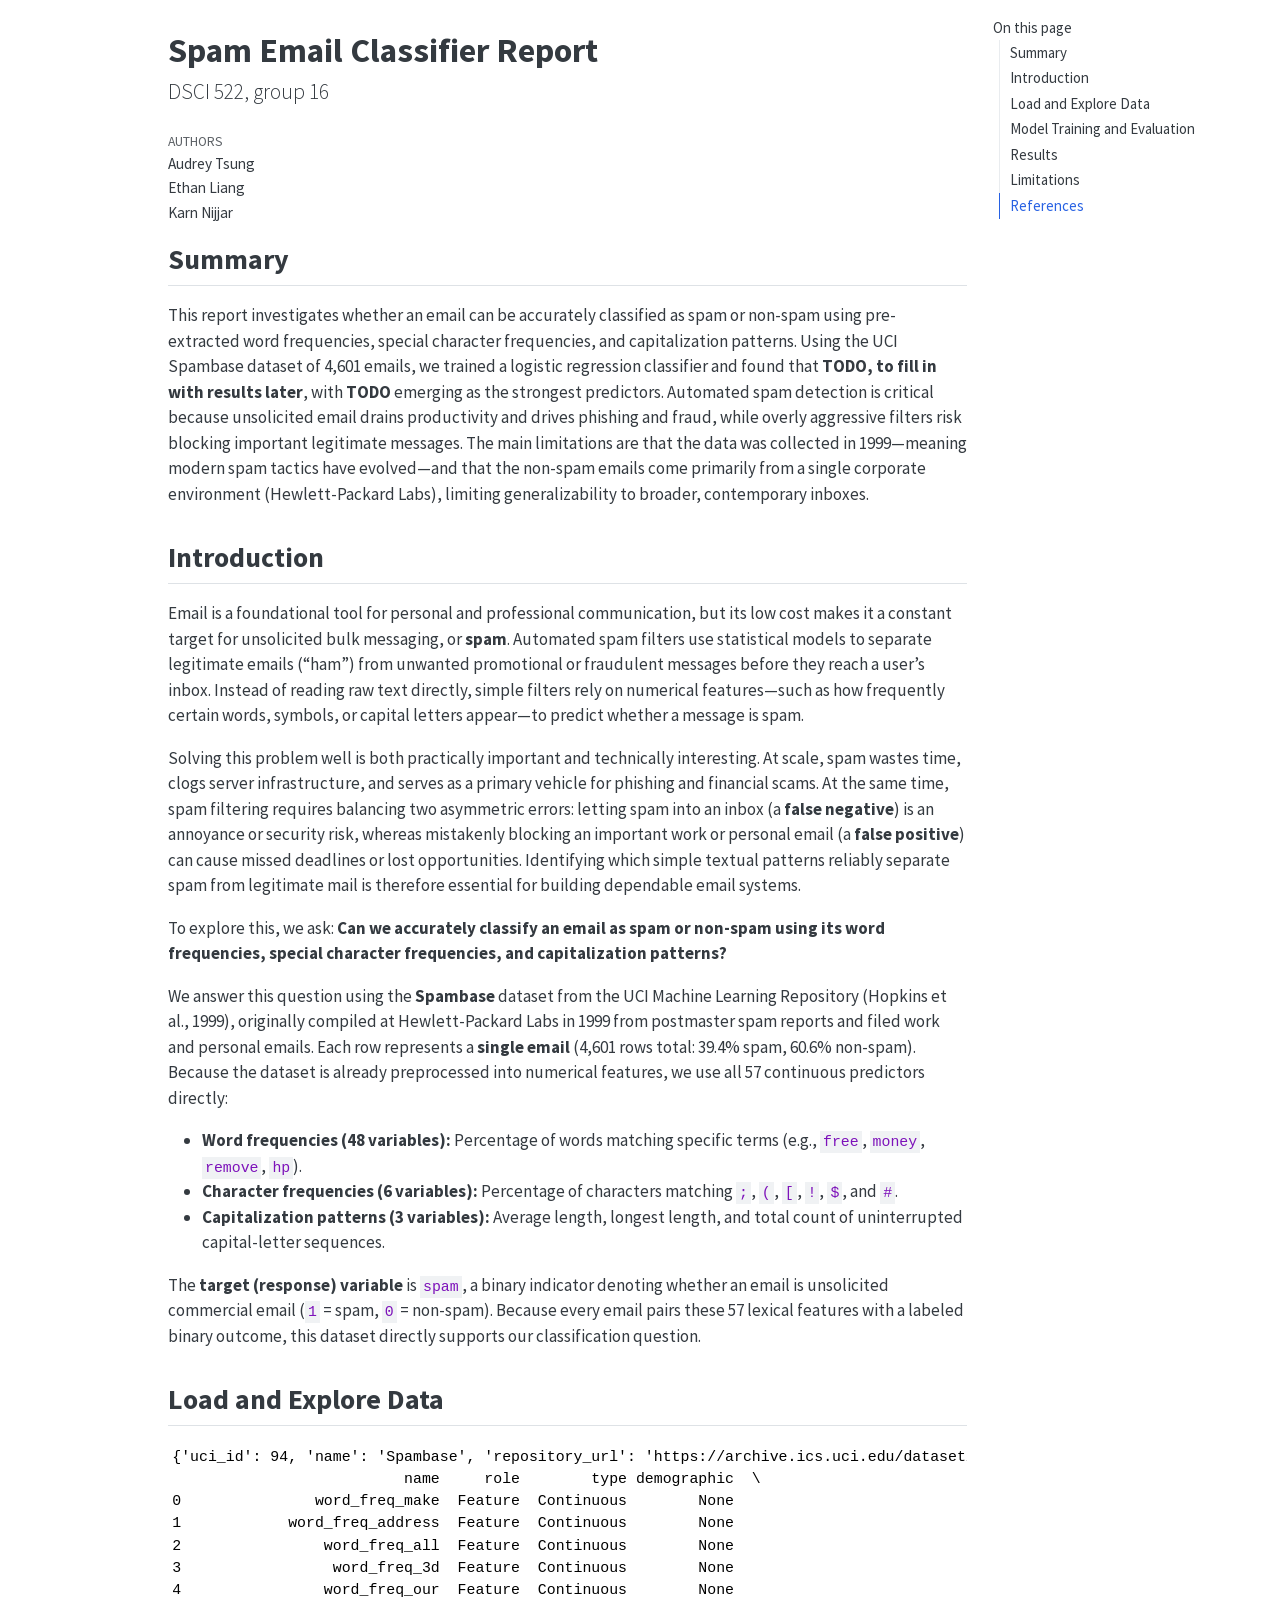
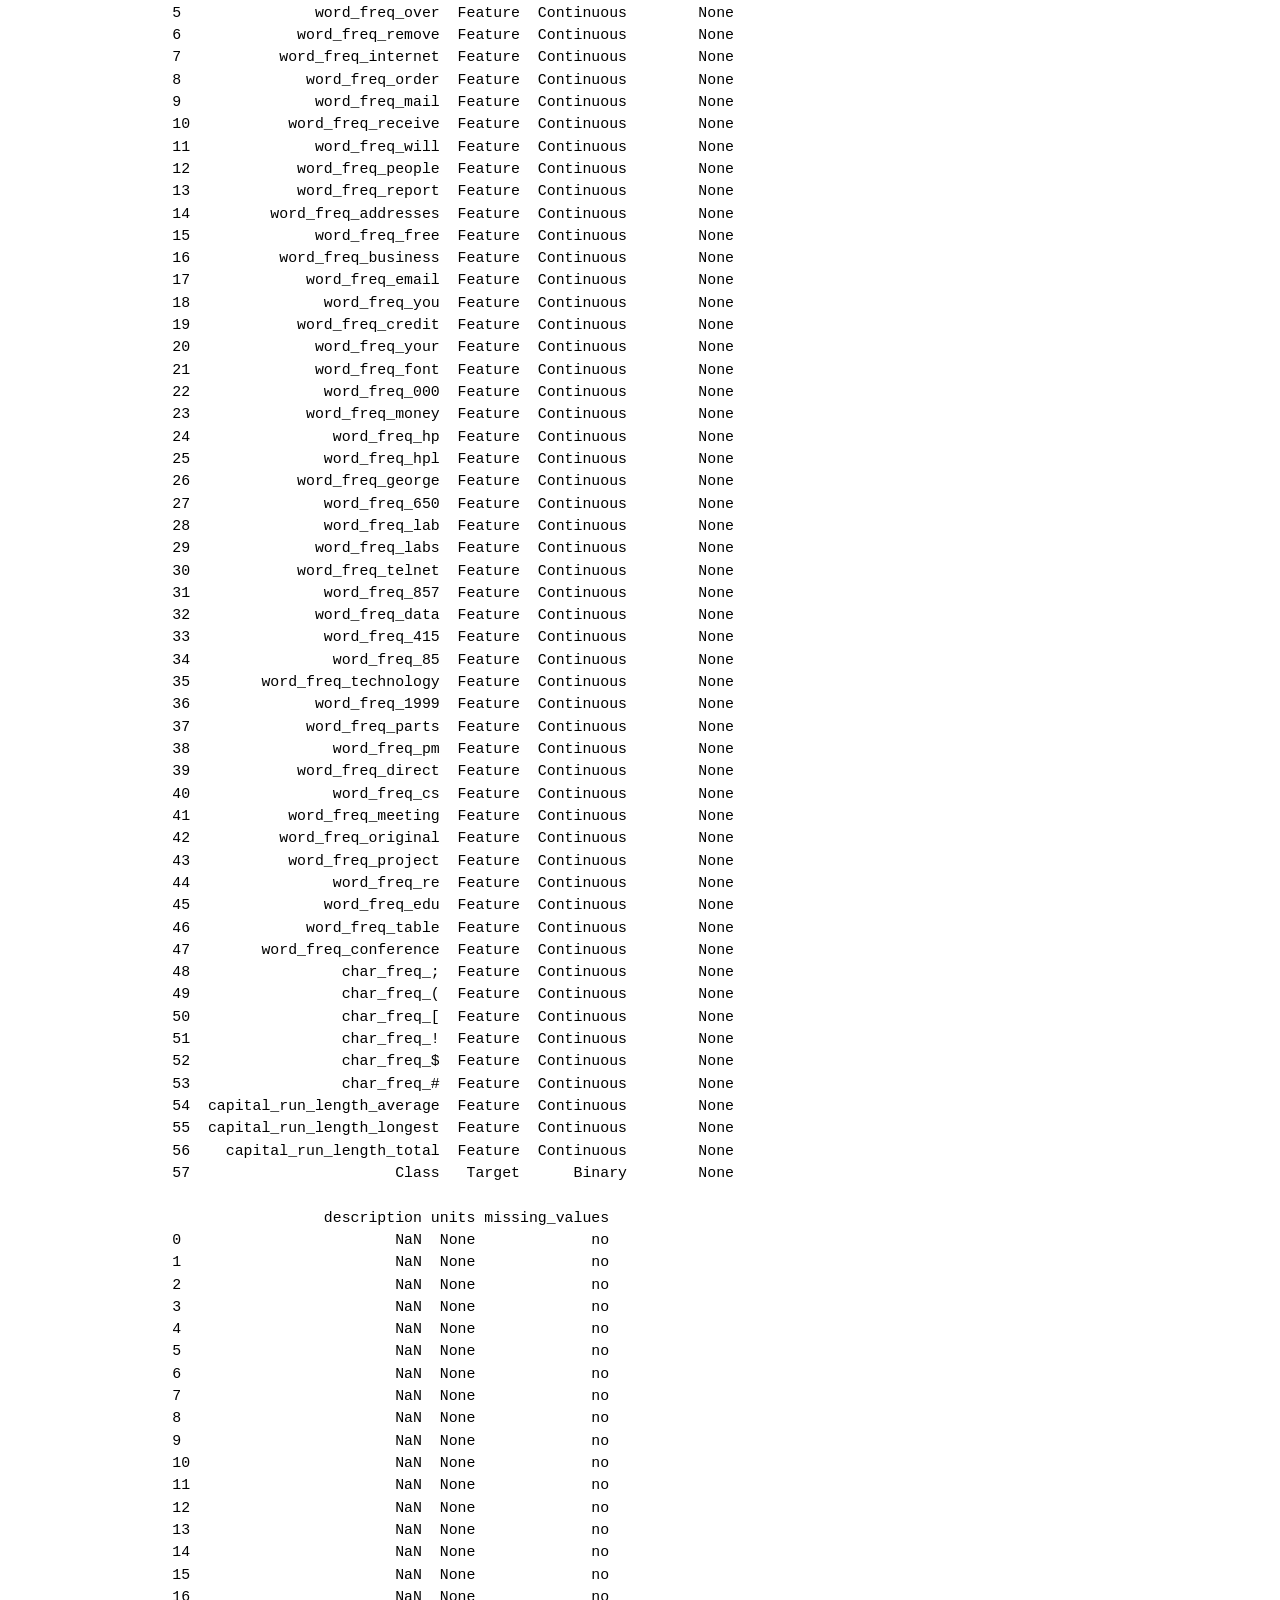
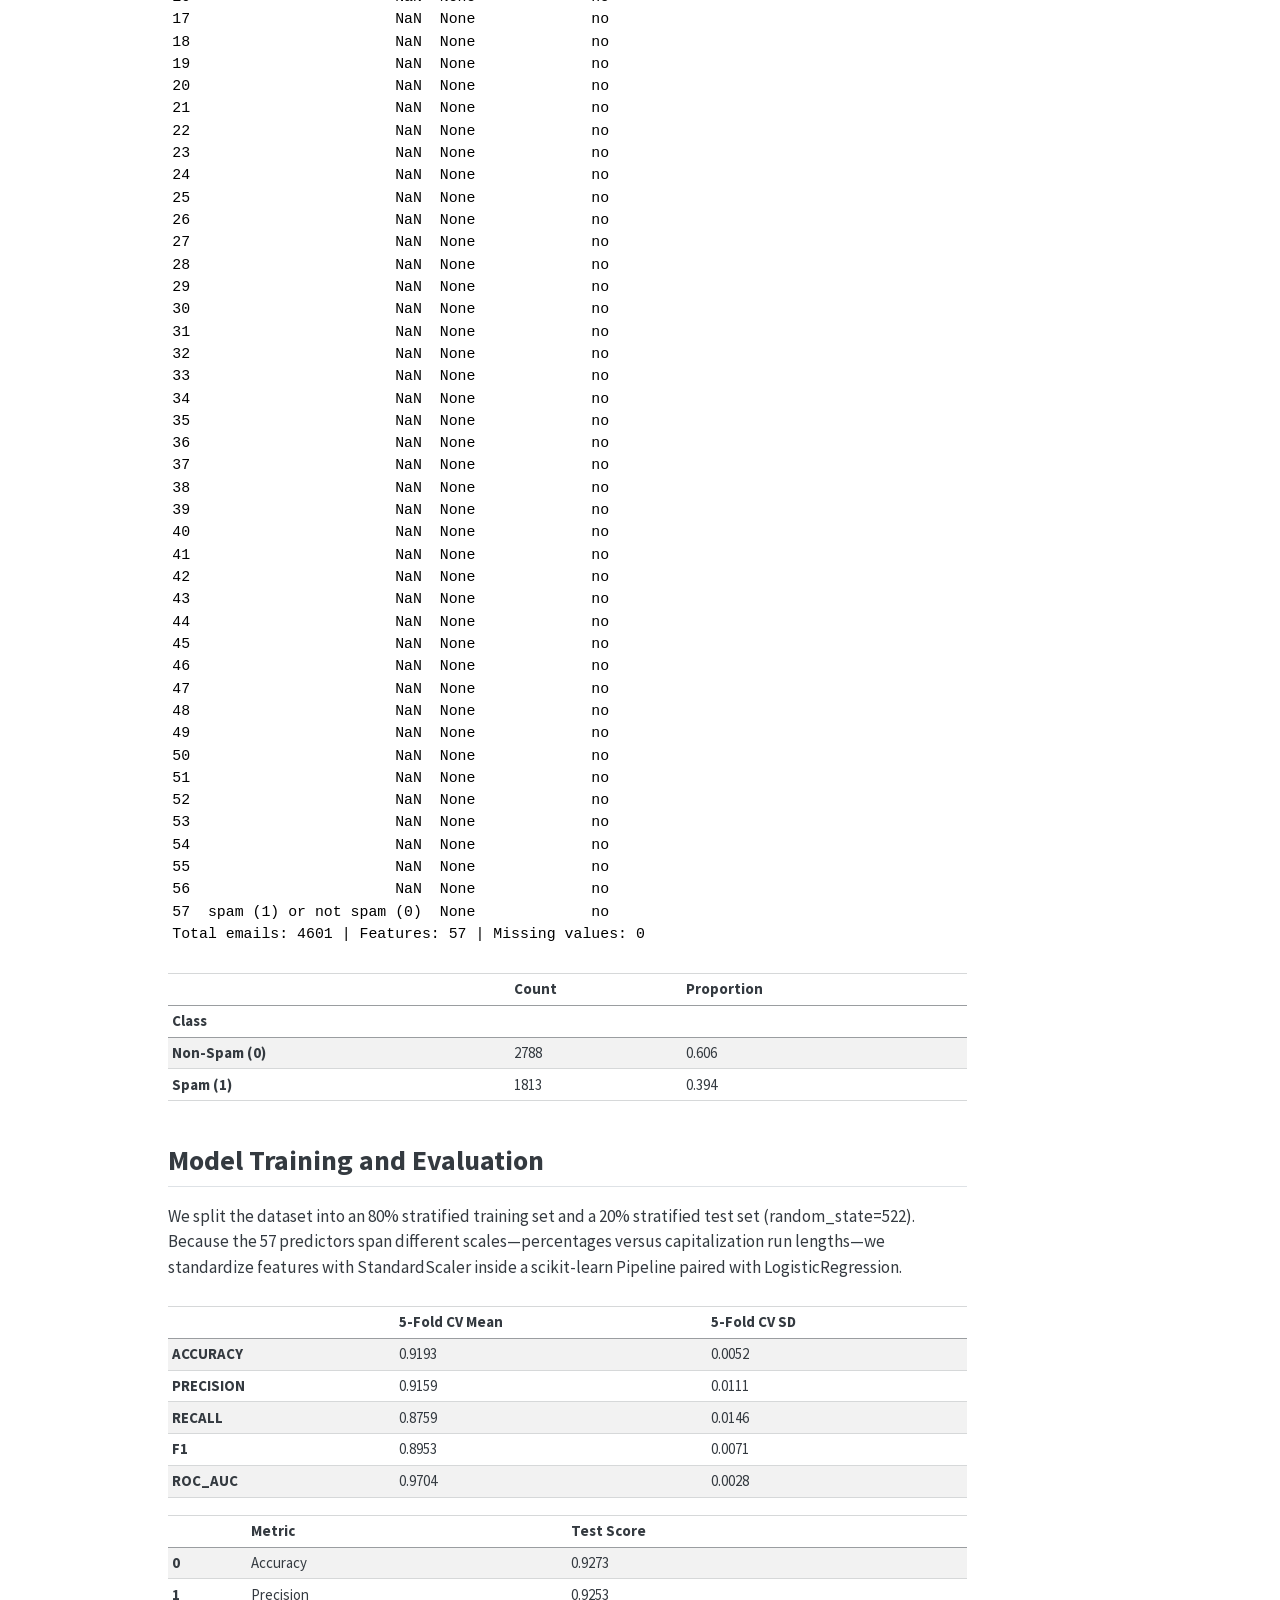
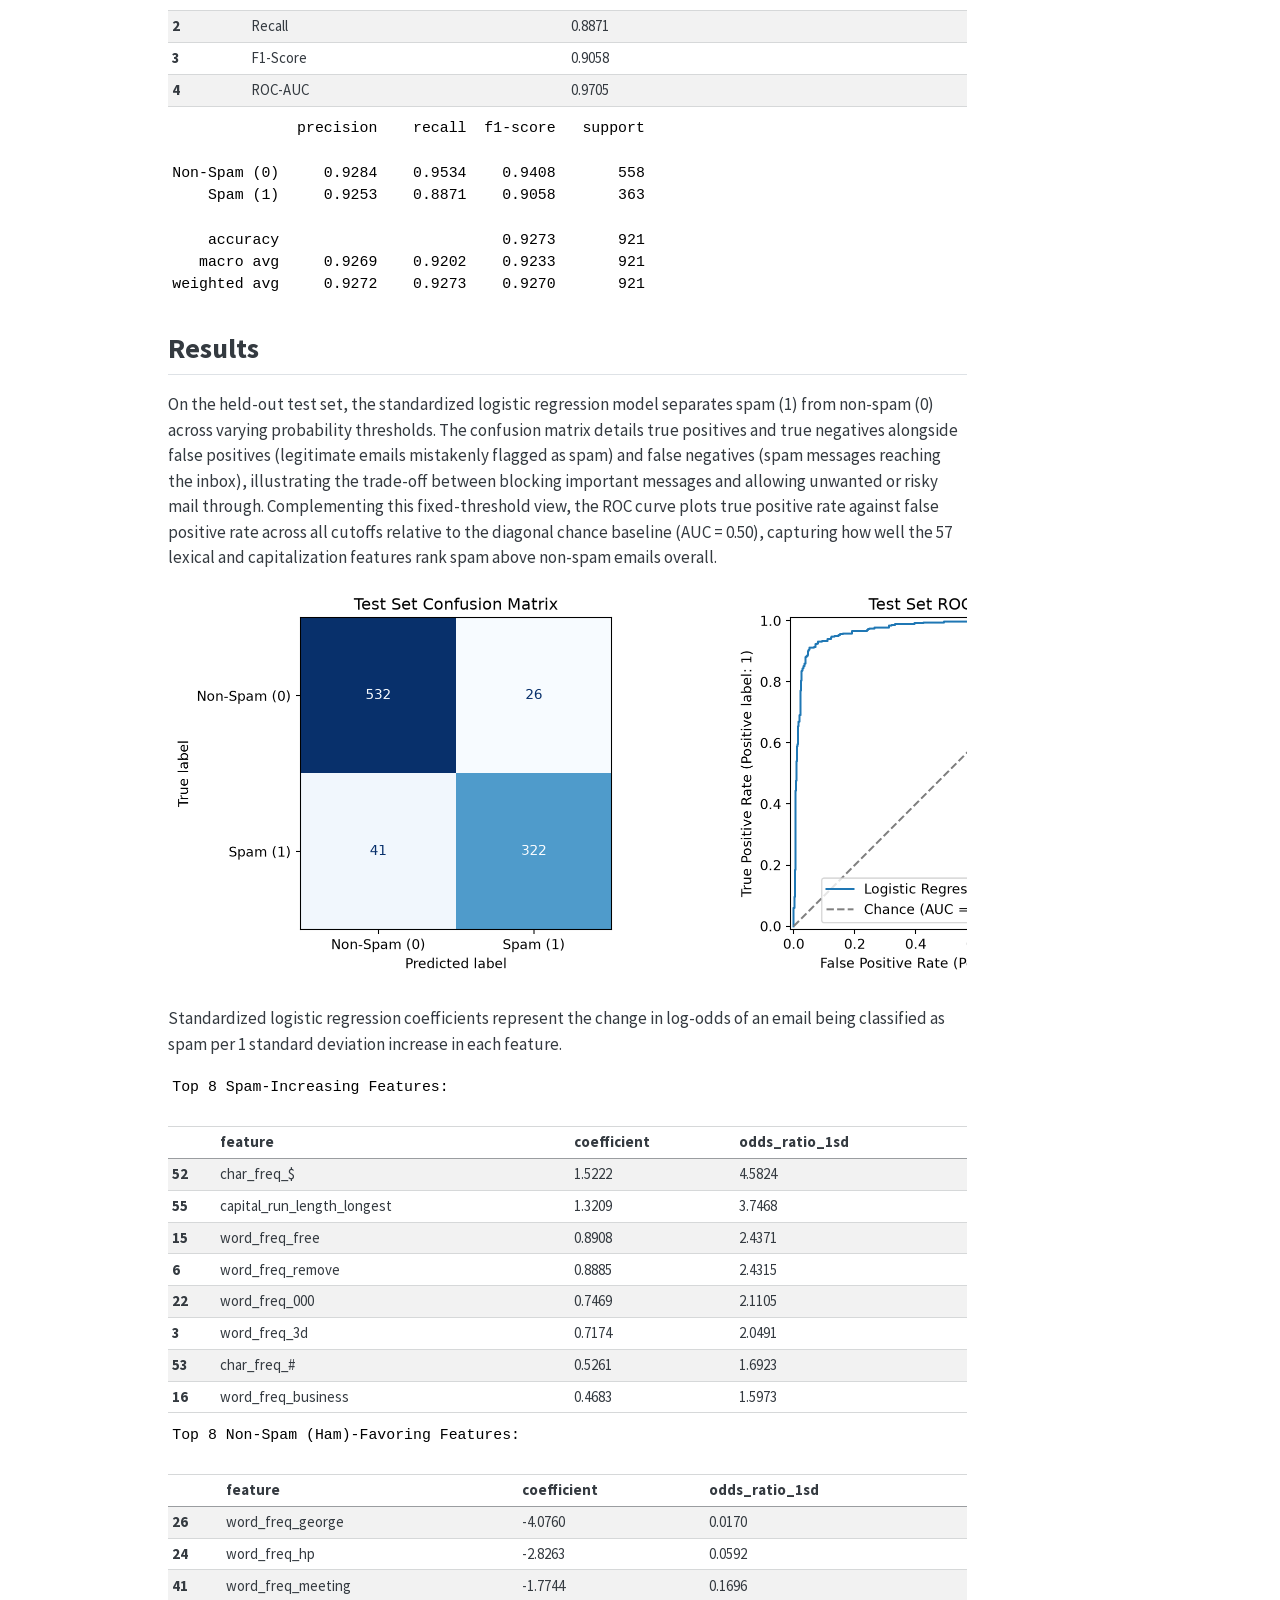
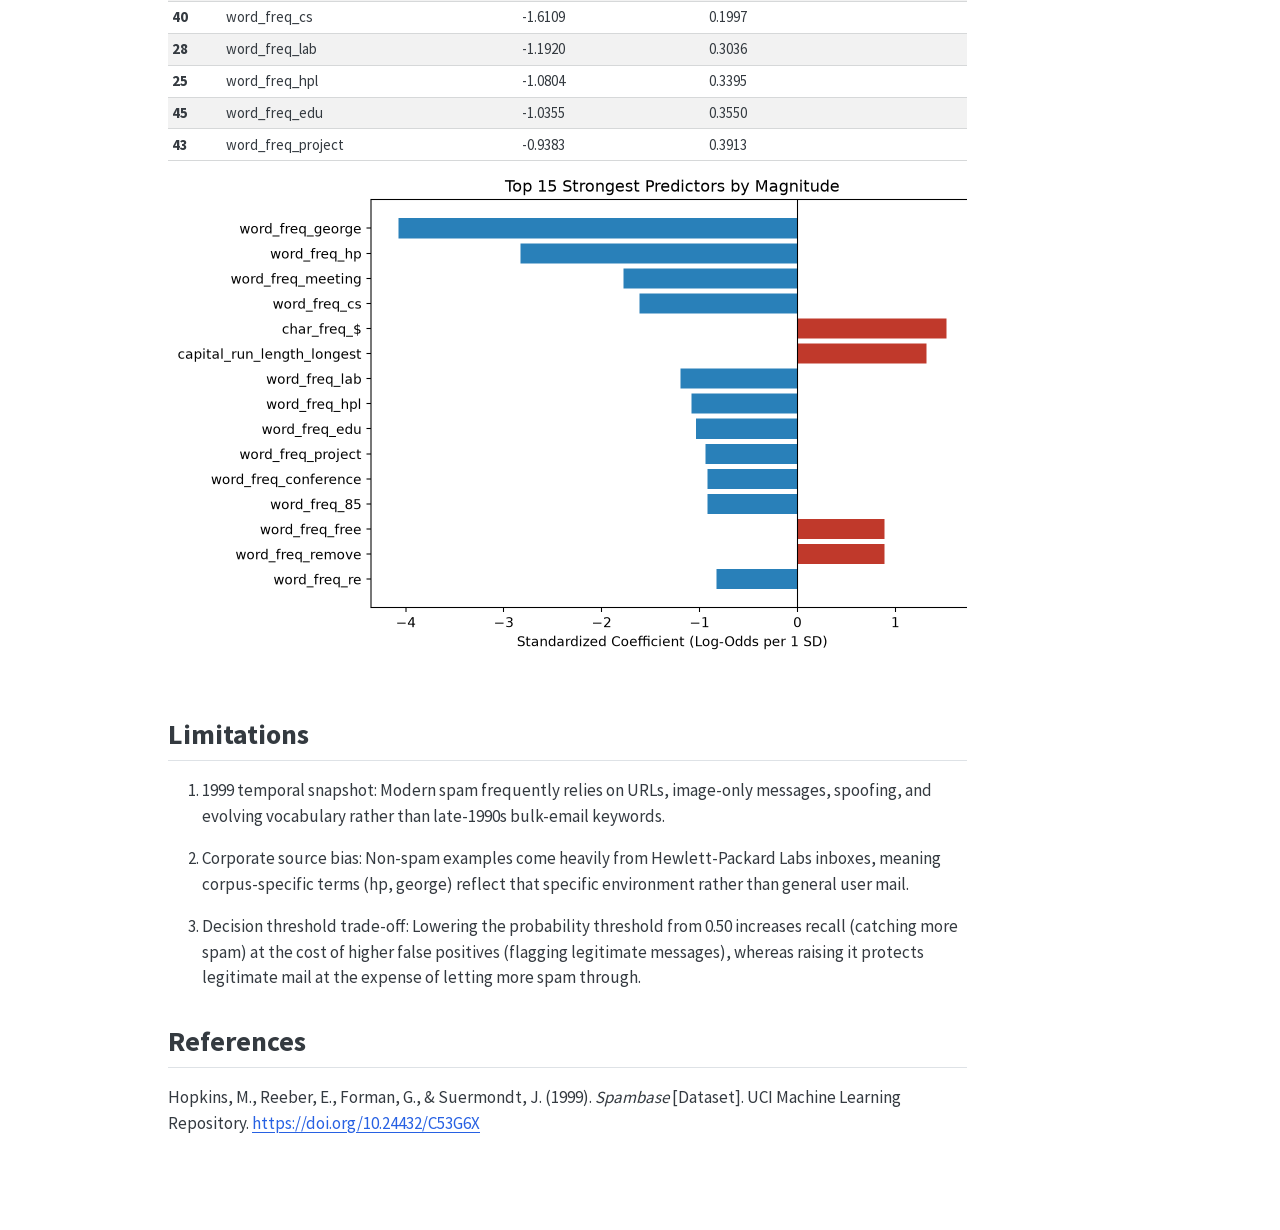
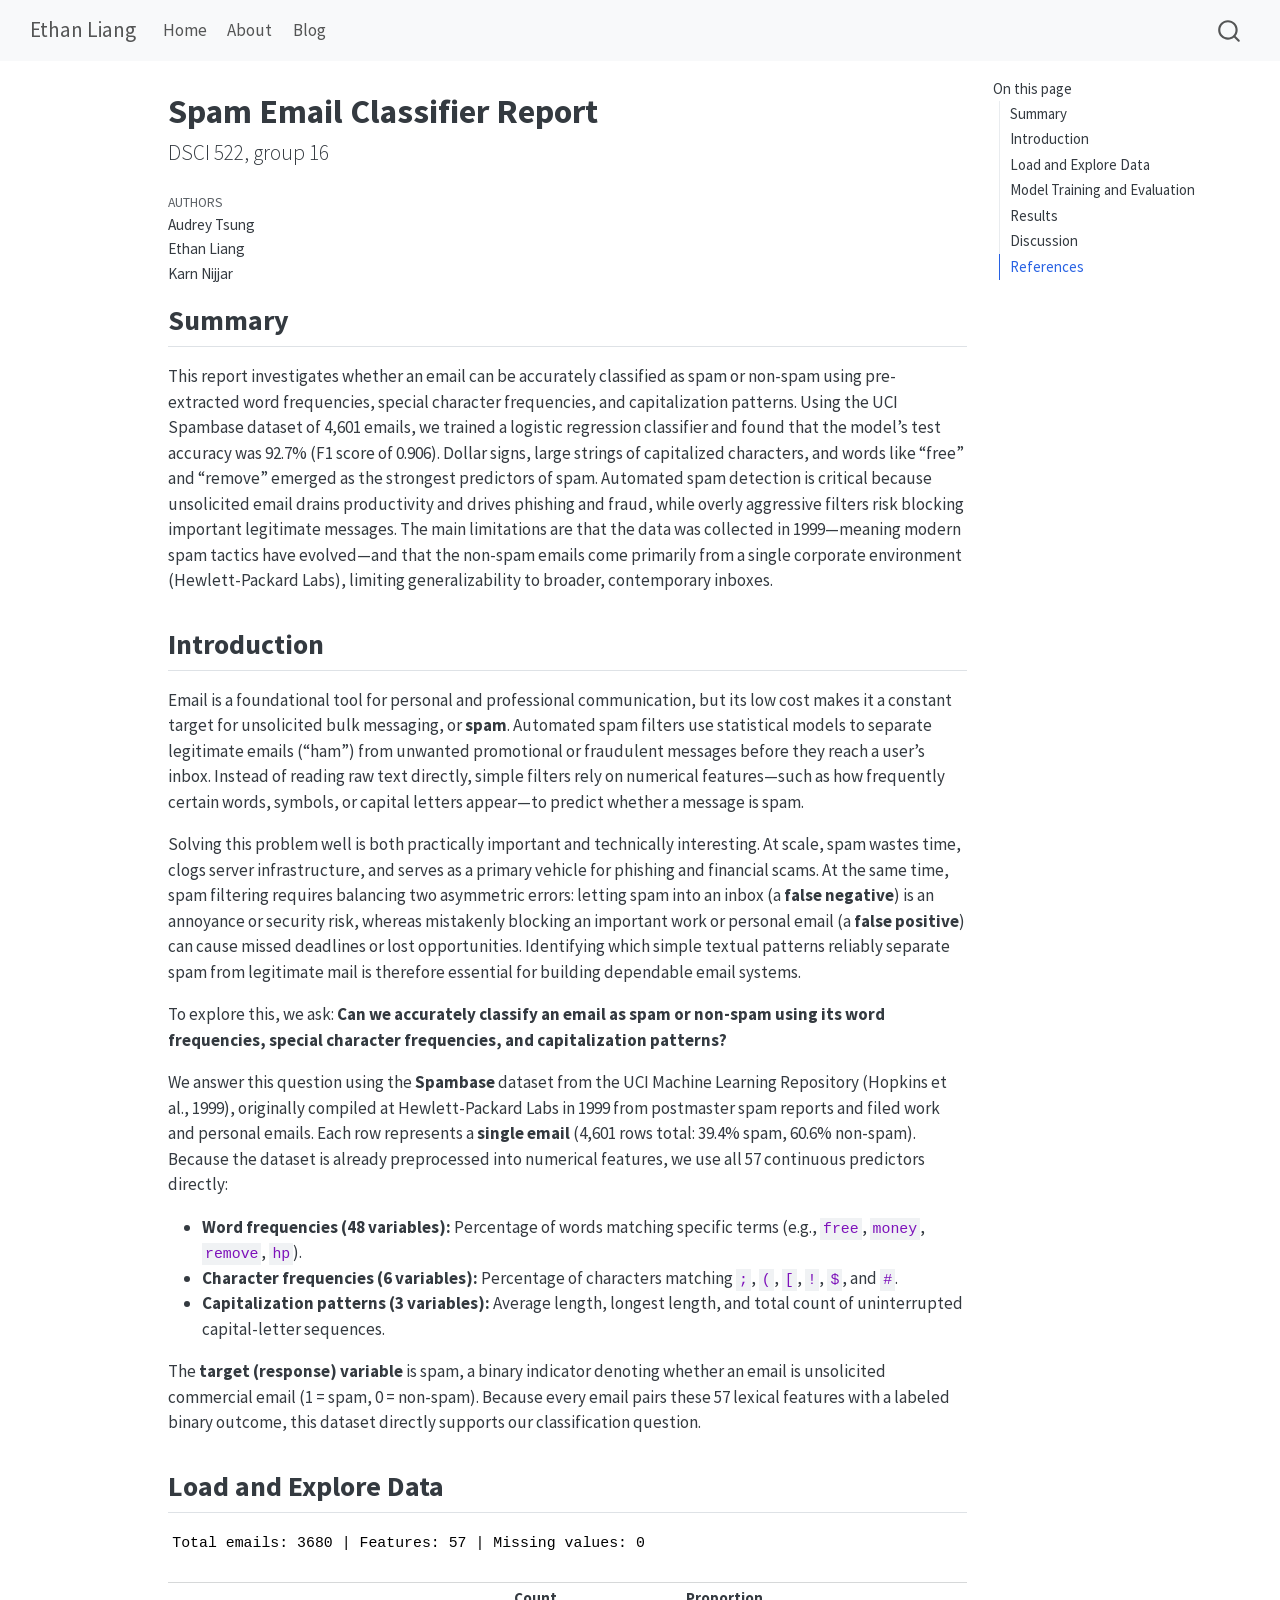
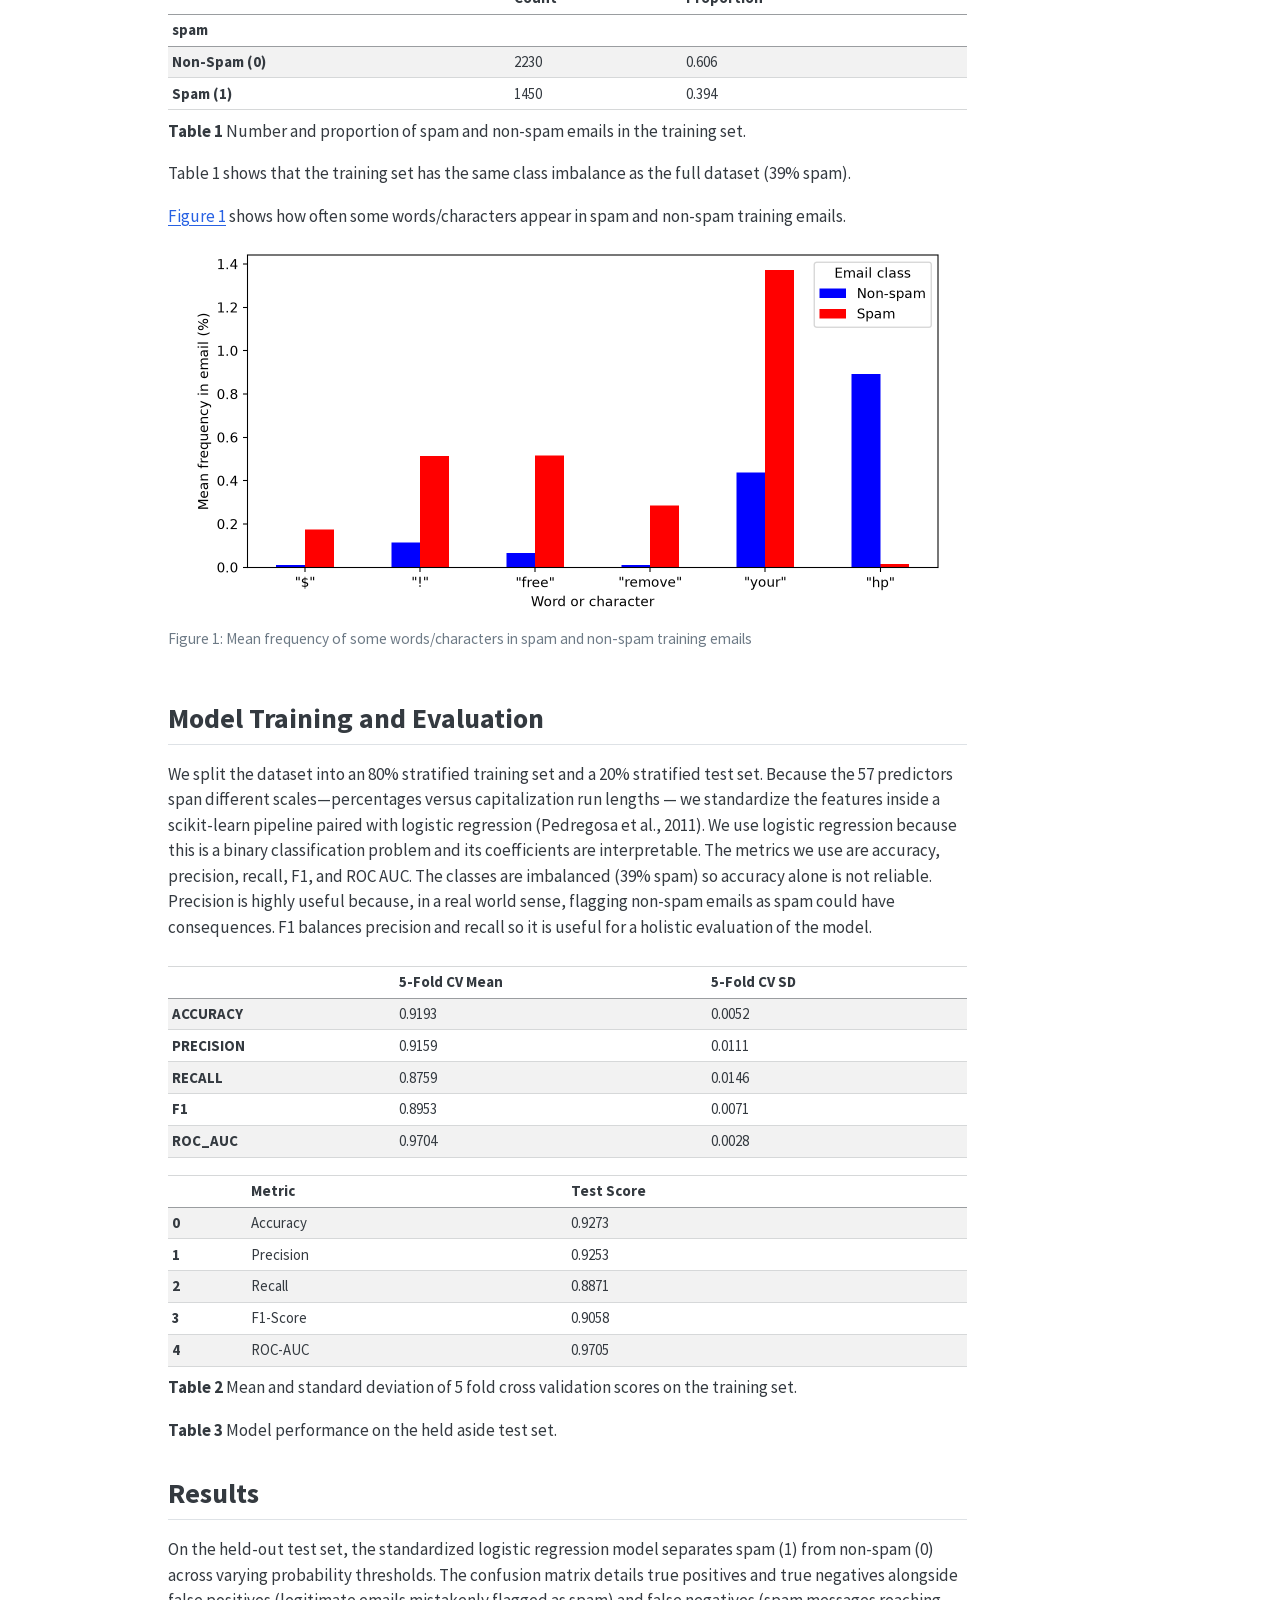
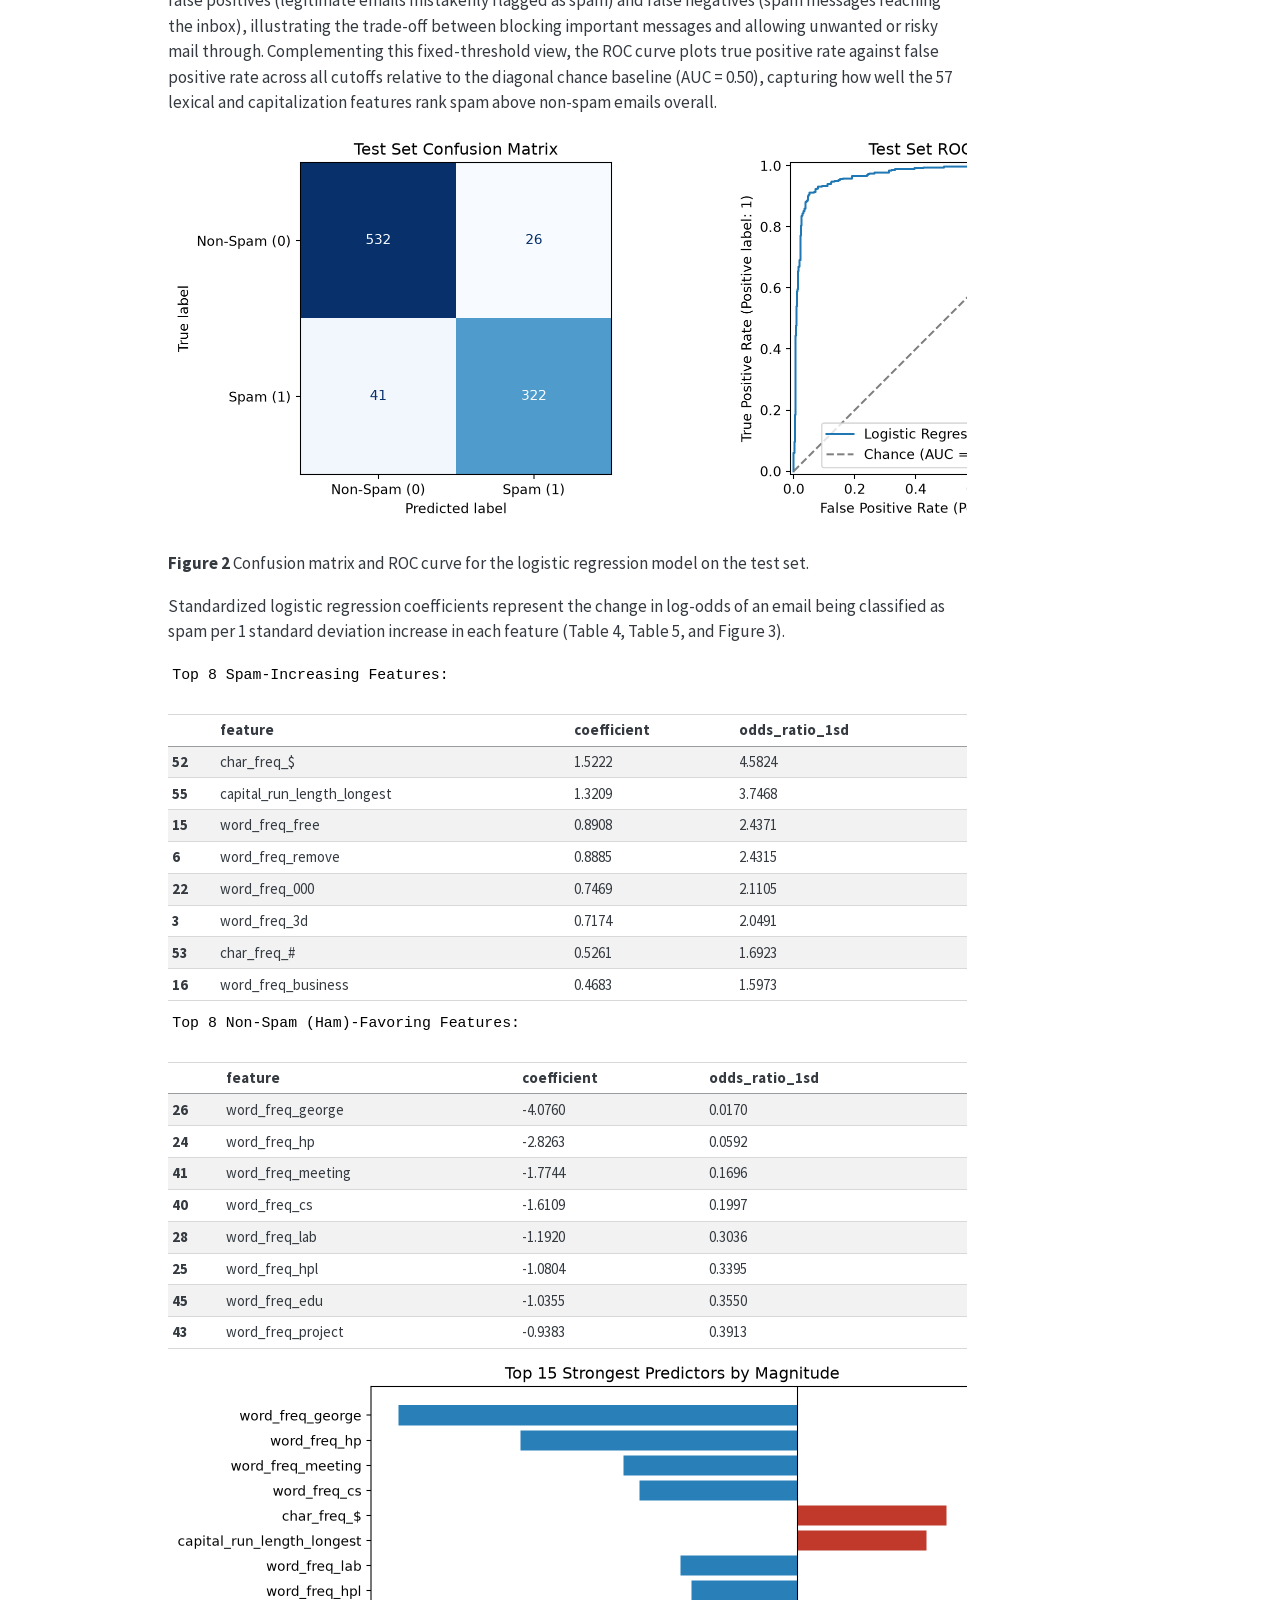
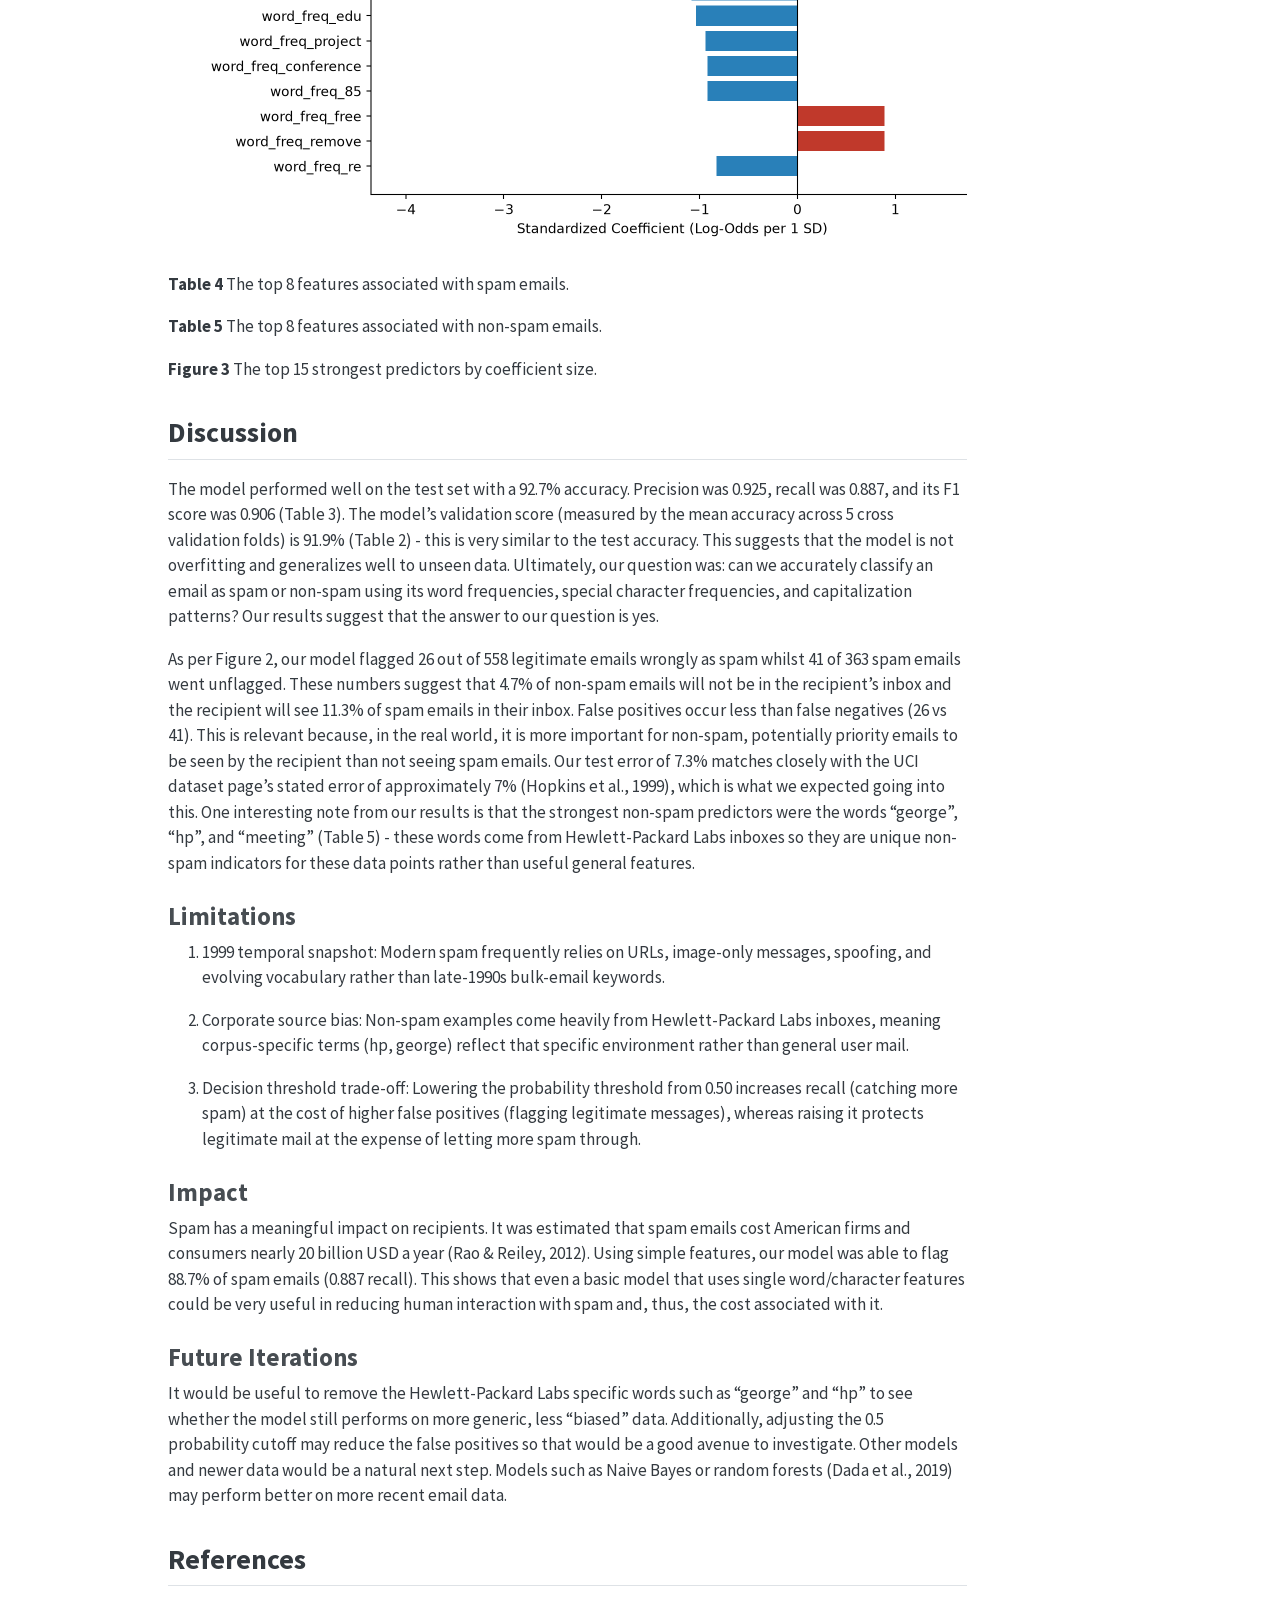
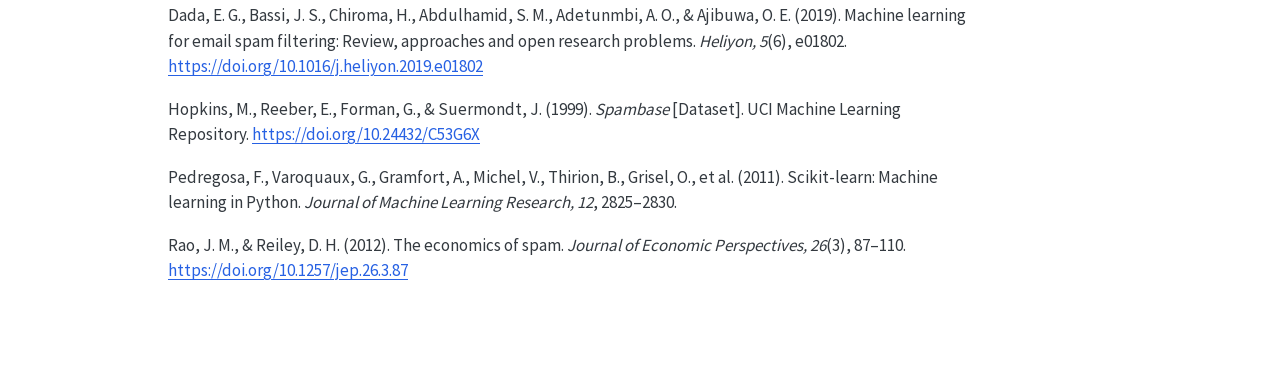
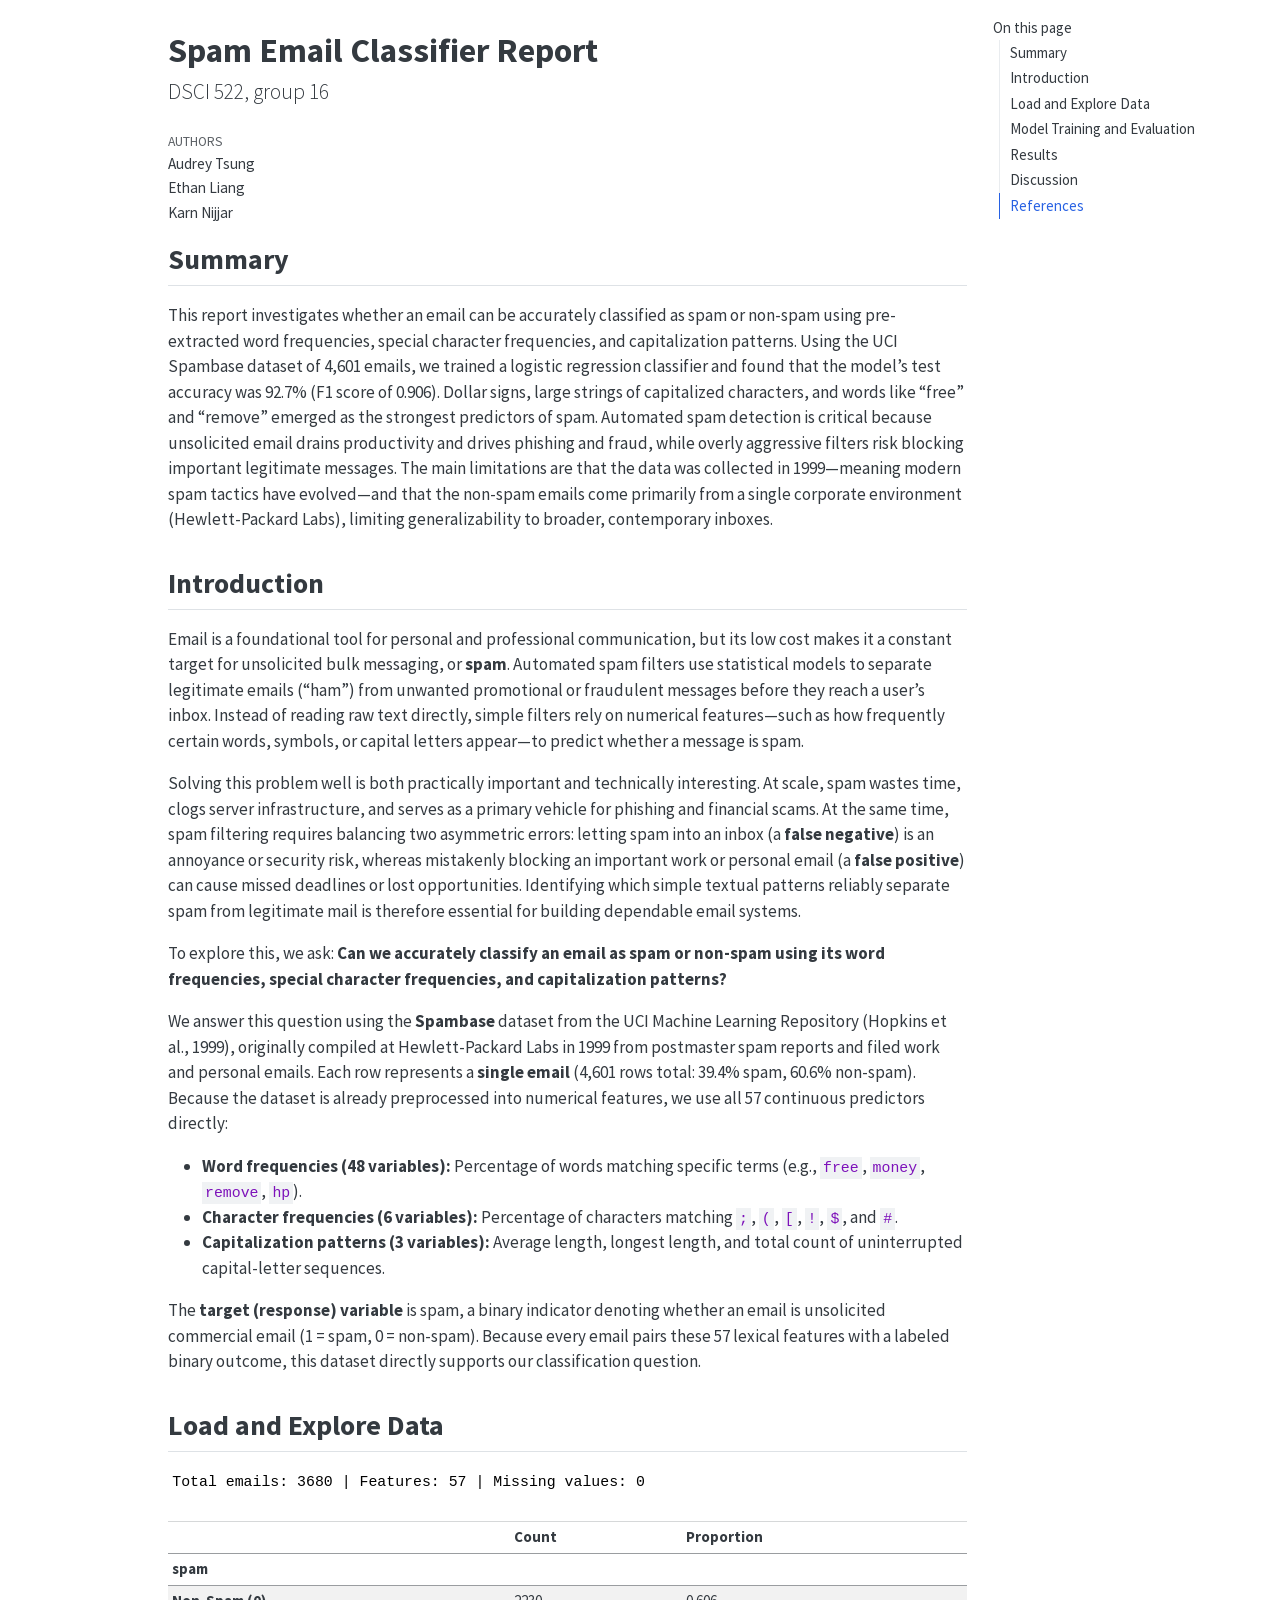
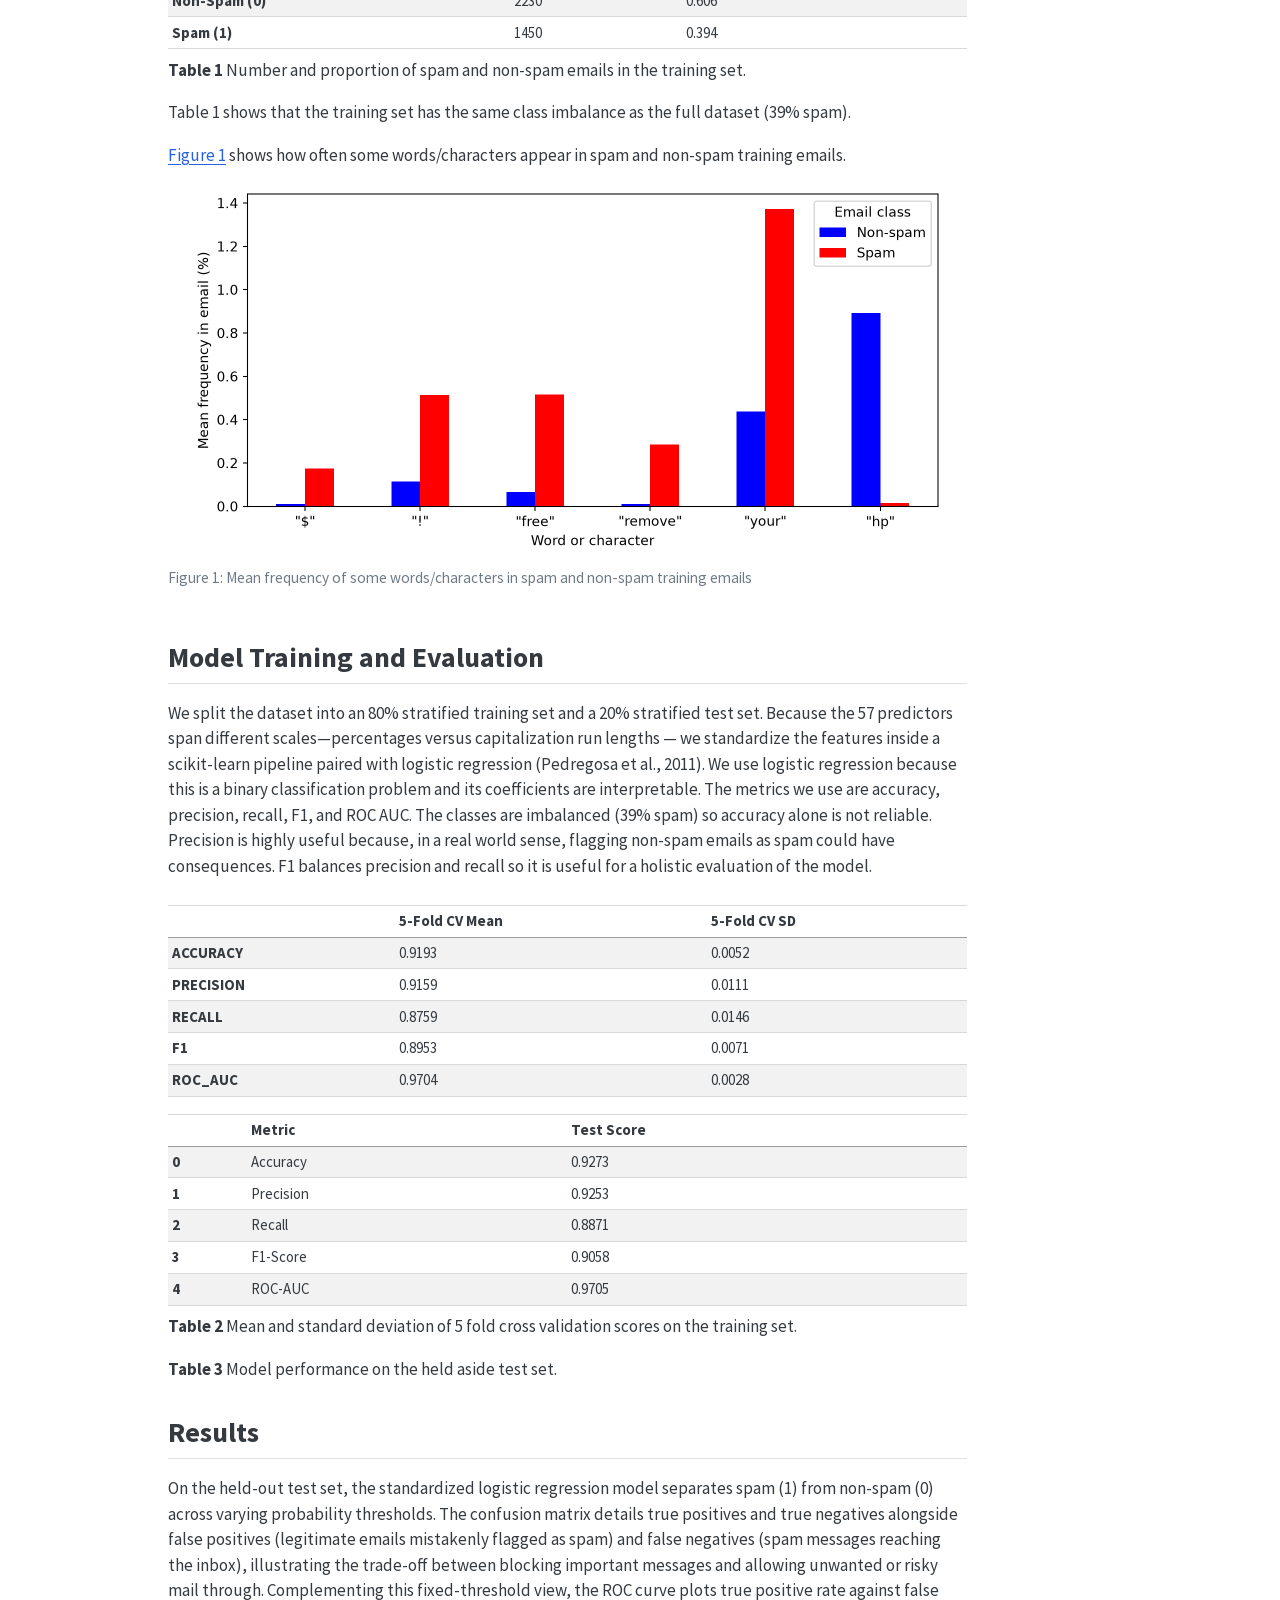
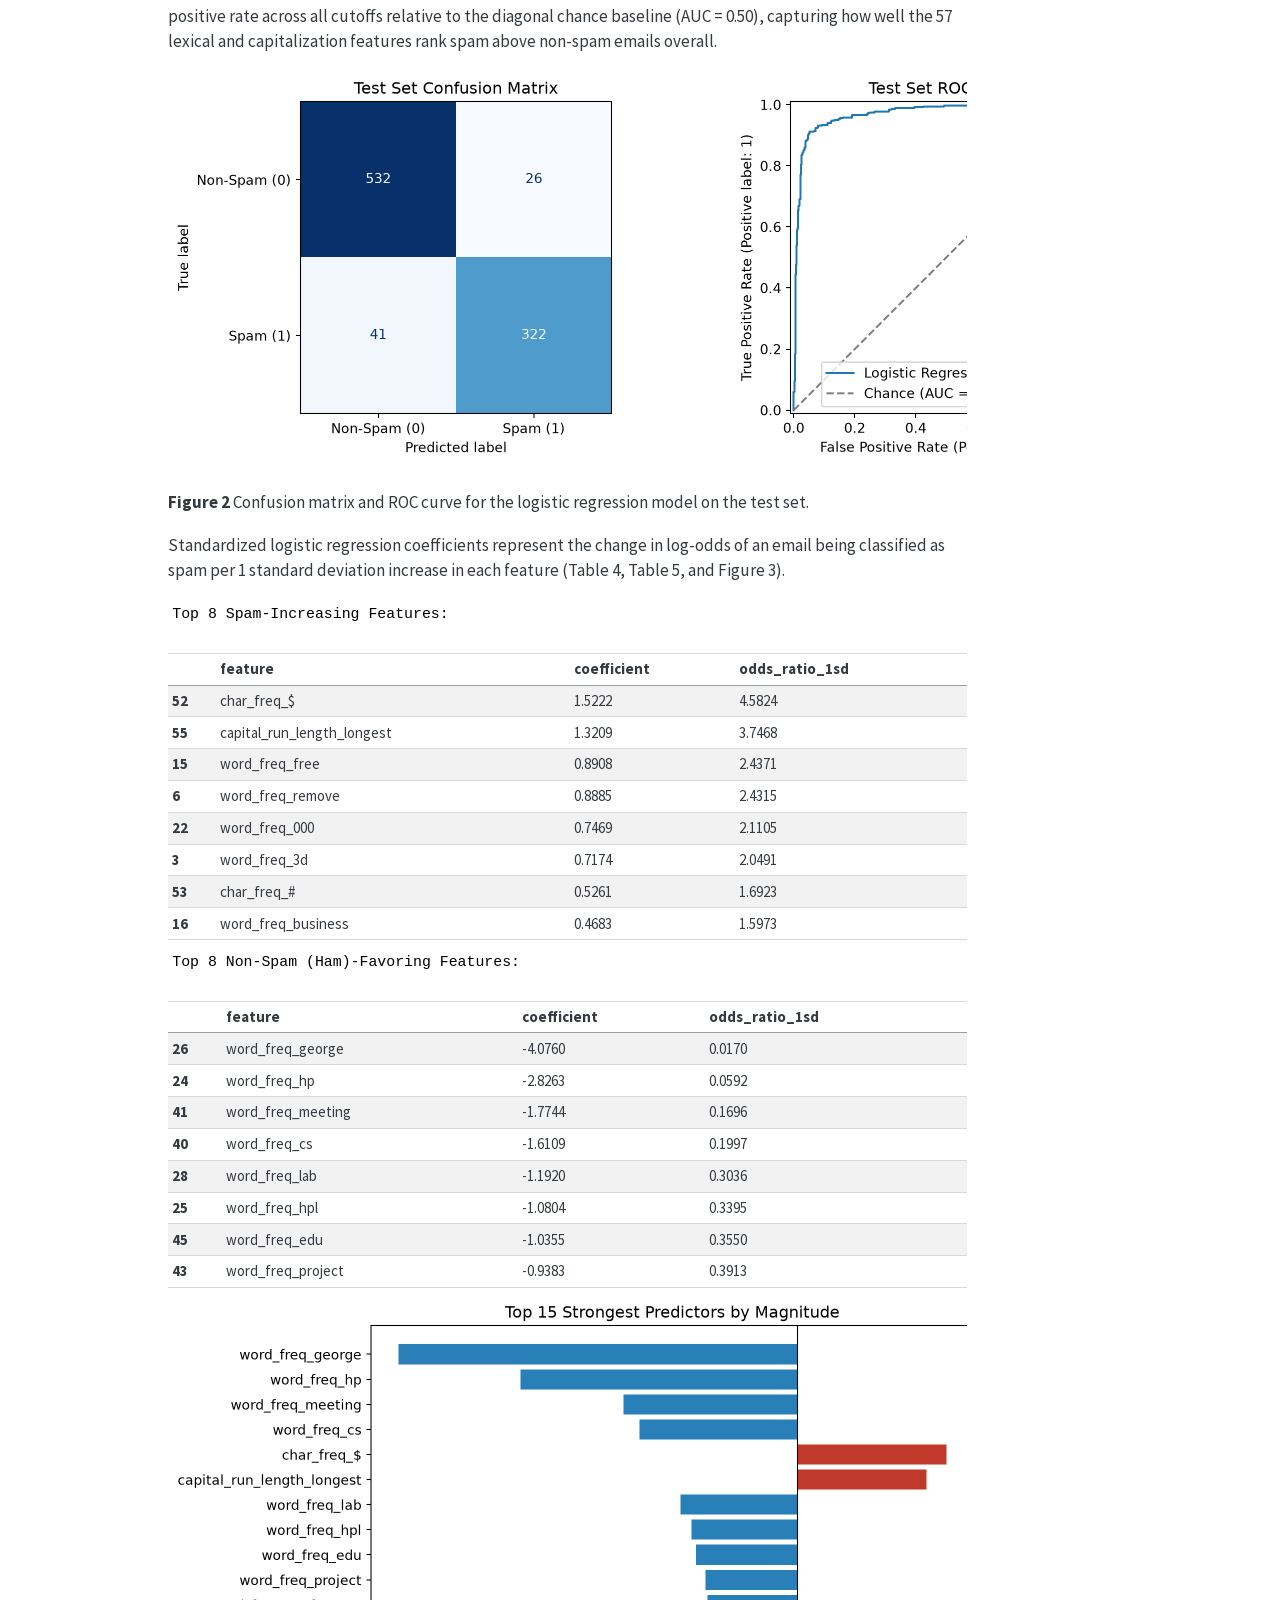
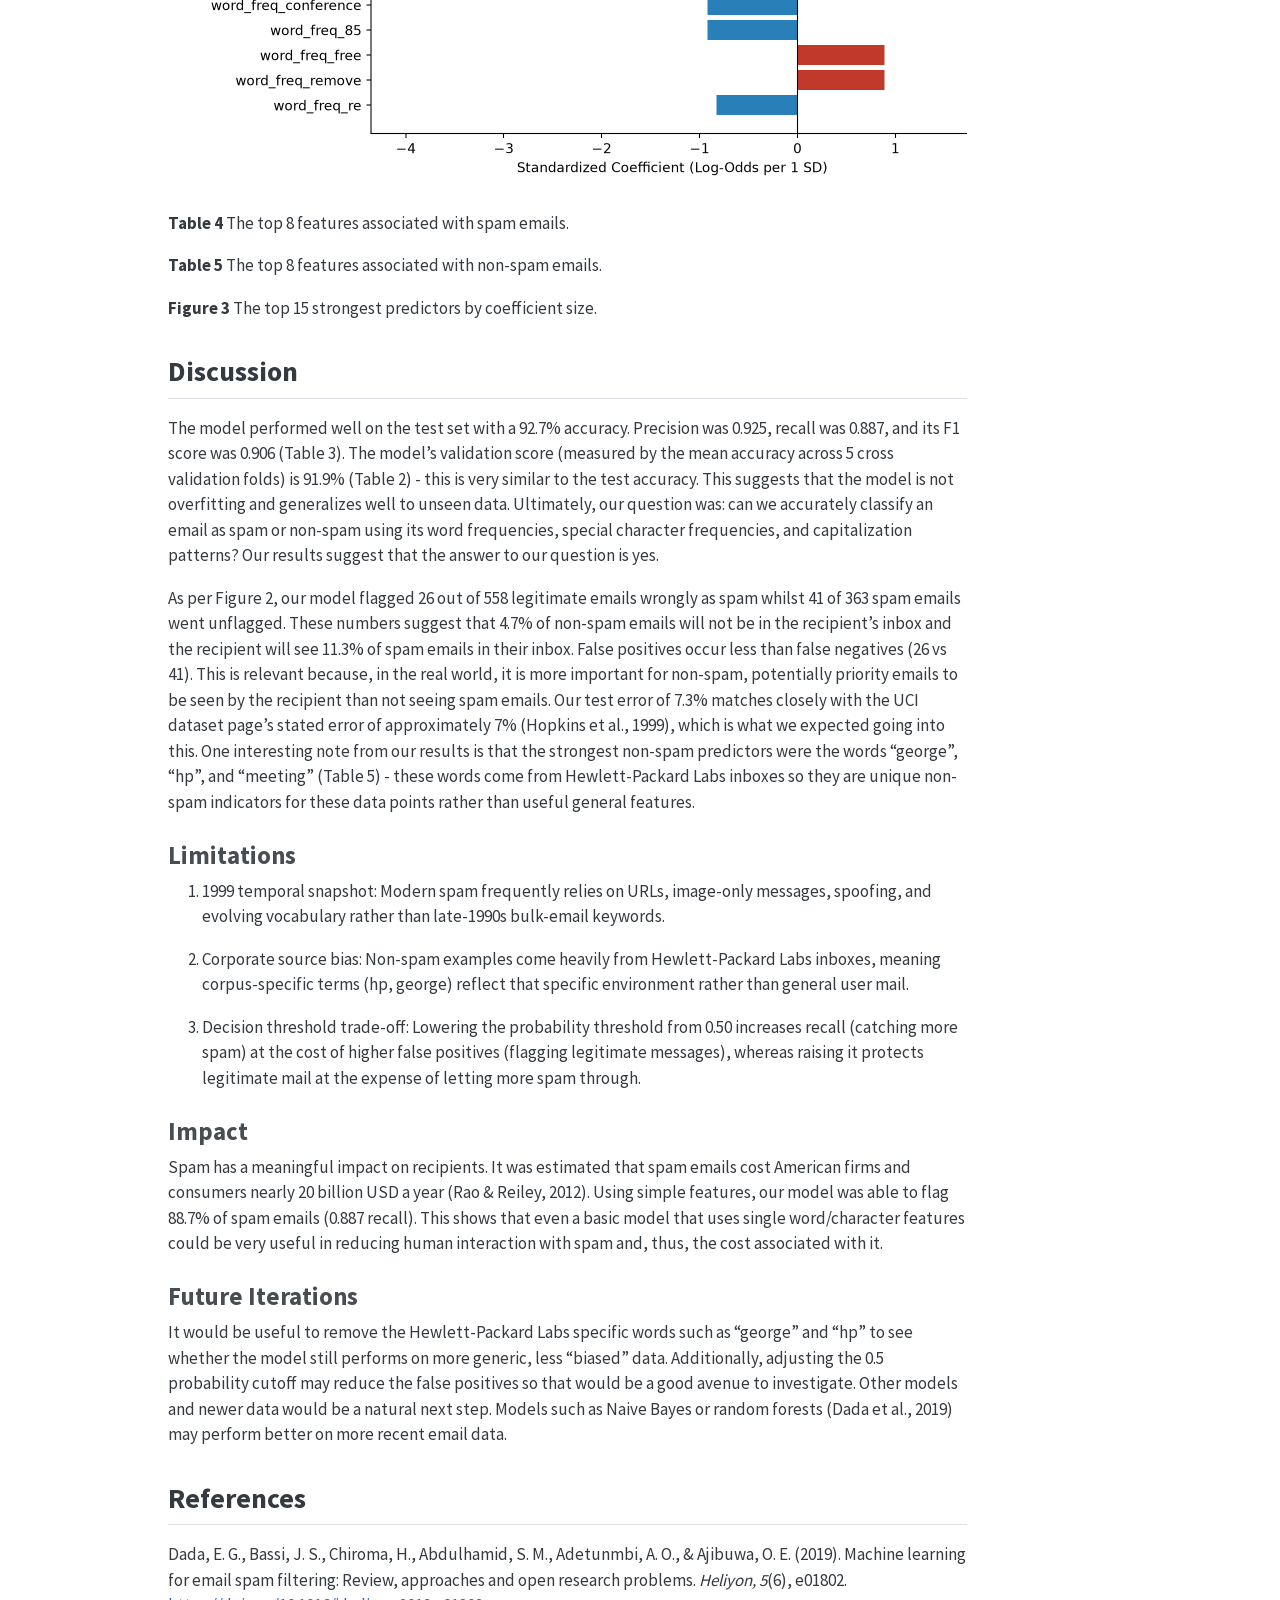
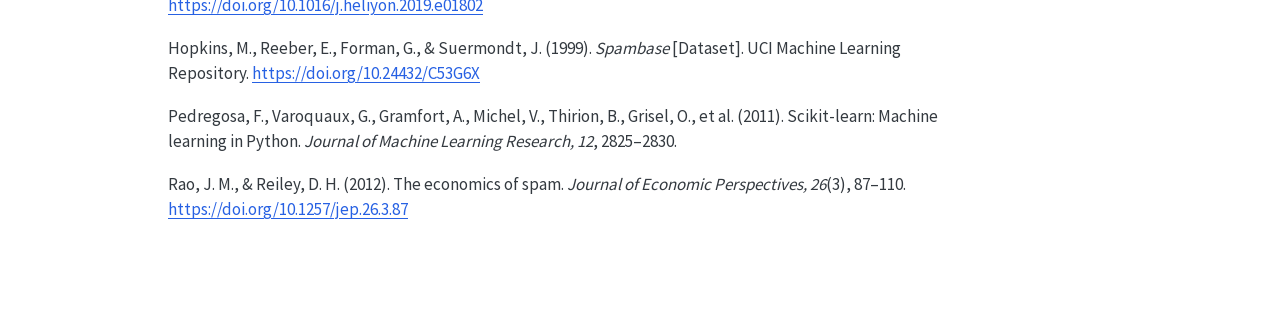
